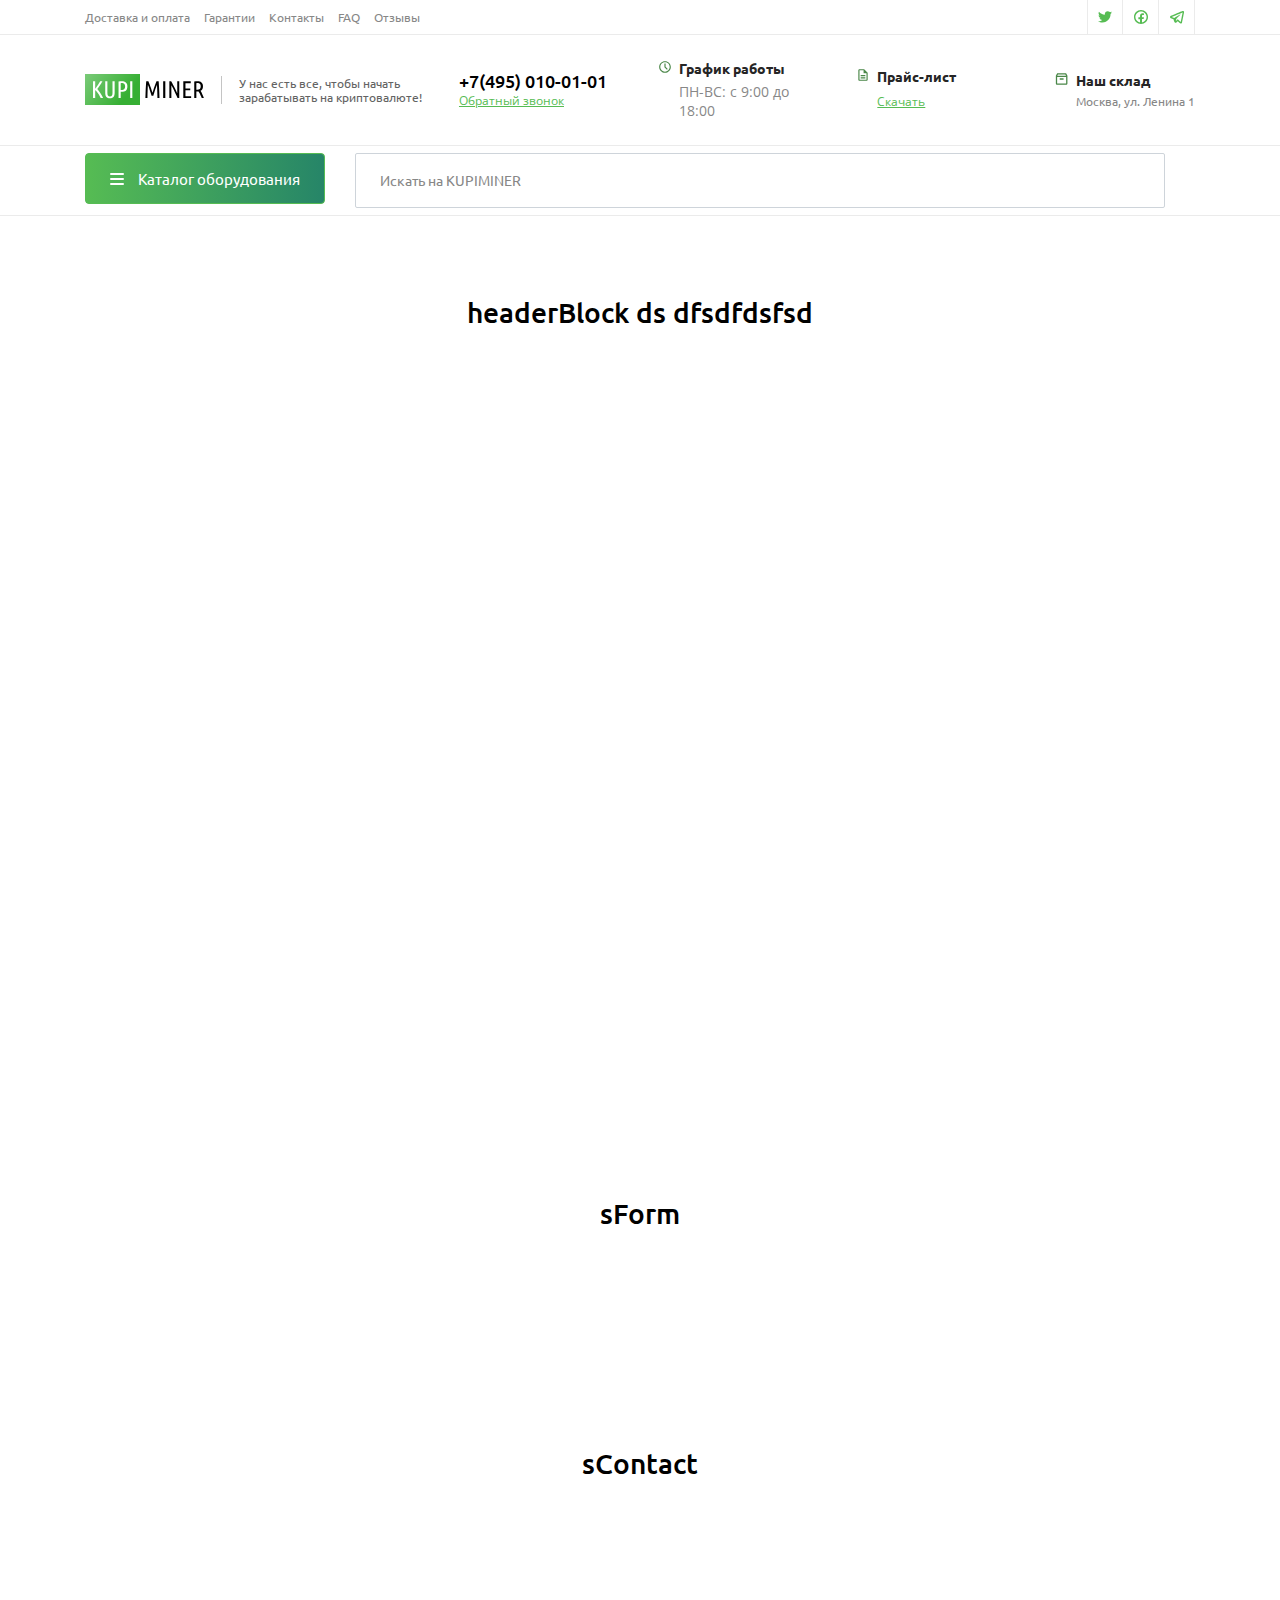
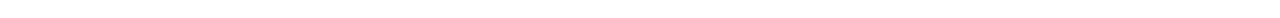
==== public/index.html @ 2cd5a3ab "begin work" ====
<!DOCTYPE html>
<html lang="ru">
	<head>
		<meta charset="utf-8">
		<title>title</title>
		<meta name="description" content="о чем страница">
		<meta http-equiv="X-UA-Compatible" content="IE=edge">
		<meta name="viewport" content="width=device-width,initial-scale=1.0">
		<link type="image/ico" href="img/favicon.ico" rel="shortcut icon"><meta name="format-detection" content="telephone=no"> <link rel="preconnect" href="https://fonts.gstatic.com">
<link href="https://fonts.googleapis.com/css2?family=Open+Sans:wght@300;400;600;700;800&family=Ubuntu:wght@300;400;500;700&display=swap" rel="stylesheet">
		<link href="libs/@fancyapps/fancybox/jquery.fancybox.min.css" rel="stylesheet"/>
		<link href="css/main.min.css" rel="stylesheet"/>
	</head>
	<body>
		<div class="main-wrapper">
			<!--+mob-mnu()-->
			<!-- start header-->
			<header class="header" id="header">
				<!-- start top-nav-->
				<div class="top-line">
					<div class="container">
						<div class="row align-items-center">
							<div class="col">
								<div class="top-line__gray-menu">
									<ul>
										<li><a href="#">Доставка и оплата</a></li>
										<li><a href="#">Гарантии</a></li>
										<li><a href="#">Контакты</a></li>
										<li><a href="#">FAQ</a></li>
										<li><a href="#">Отзывы</a></li>
									</ul>
								</div>
							</div>
							<div class="col-auto">
								<div class="top-line__soc-row row">
									<div class="col-auto"><a class="top-line__soc-item" href="#"><img loading="lazy" src="img/svg/tl-soc-tw.svg" alt=""/></a>
									</div>
									<div class="col-auto"><a class="top-line__soc-item" href="#"><img loading="lazy" src="img/svg/tl-soc-fb.svg" alt=""/></a>
									</div>
									<div class="col-auto"><a class="top-line__soc-item" href="#"><img loading="lazy" src="img/svg/tl-soc-tg.svg" alt=""/></a>
									</div>
								</div>
							</div>
						</div>
					</div>
				</div>
				<div class="top-nav block-with-lazy">
					<div class="top-nav__top">
						<div class="container">
							<div class="row align-items-center">
								<div class="col-auto">
									<div class="top-nav__logo-row row align-items-center">
										<div class="col-auto"><a class="top-nav__logo" href="#"><img loading="lazy" src="img/svg/logo.svg" alt=""/></a>
										</div>
										<div class="top-nav__l-txt-col col-auto">
											<div class="top-nav__logo-txt">У нас есть все, чтобы начать зарабатывать на криптовалюте!
											</div>
										</div>
									</div>
								</div>
								<div class="top-nav__col top-nav__col--tell col"><a class="top-nav__tell" href="tel:+74950100101">+7(495) 010-01-01</a>
									<div class="top-nav__callback">Обратный звонок
									</div>
								</div>
								<div class="top-nav__col top-nav__col--shedule col">
									<div class="top-nav__iconed-row row">
										<div class="col-auto">
											<div class="top-nav__i-icon"><img loading="lazy" src="img/svg/h-clock.svg" alt=""/>
											</div>
										</div>
										<div class="col">
											<div class="top-nav__bold-txt">График работы
											</div>
											<div class="top-nav__shedule">ПН-ВС: с 9:00 до 18:00
											</div>
										</div>
									</div>
								</div>
								<div class="top-nav__col top-nav__col--price col">
									<div class="top-nav__iconed-row row">
										<div class="col-auto">
											<div class="top-nav__i-icon"><img loading="lazy" src="img/svg/h-file.svg" alt=""/>
											</div>
										</div>
										<div class="col">
											<div class="top-nav__bold-txt">Прайс-лист
											</div><a class="top-nav__price-link" href="#">Скачать</a>
										</div>
									</div>
								</div>
								<div class="top-nav__col top-nav__col--store col-auto">
									<div class="top-nav__iconed-row row">
										<div class="col-auto">
											<div class="top-nav__i-icon"><img loading="lazy" src="img/svg/h-store.svg" alt=""/>
											</div>
										</div>
										<div class="col">
											<div class="top-nav__bold-txt">Наш склад
											</div>
											<div class="top-nav__store-add">Москва, ул. Ленина 1
											</div>
										</div>
									</div>
								</div>
							</div>
						</div>
					</div>
					<div class="top-nav__bot">
						<div class="container">
							<div class="row">
								<div class="col-auto">
									<div class="top-nav__catalog-cont">
										<div class="top-nav__catalog-btn catalog-btn-js">
											<div class="top-nav__c-burger"><span></span>
											</div>
											<div class="top-nav__c-txt">Каталог оборудования
											</div>
										</div>
										<div class="catalog-dd catalog-dd--js">
											<div class="catalog-dd__items"><a class="catalog-dd__item" href="#"><span class="catalog-dd__img"><img loading="lazy" src="img/svg/catalog-1.svg" alt=""/></span><span class="catalog-dd__txt">Компьютерные товары</span></a><a class="catalog-dd__item" href="#"><span class="catalog-dd__img"><img loading="lazy" src="img/svg/catalog-1.svg" alt=""/></span><span class="catalog-dd__txt">Корпуса для ферм на видеокартах</span></a><a class="catalog-dd__item" href="#"><span class="catalog-dd__img"><img loading="lazy" src="img/svg/catalog-2.svg" alt=""/></span><span class="catalog-dd__txt">Электроника</span></a><a class="catalog-dd__item" href="#"><span class="catalog-dd__img"><img loading="lazy" src="img/svg/catalog-3.svg" alt=""/></span><span class="catalog-dd__txt">Asic miners</span></a><a class="catalog-dd__item" href="#"><span class="catalog-dd__img"><img loading="lazy" src="img/svg/catalog-1.svg" alt=""/></span><span class="catalog-dd__txt">GPU фермы</span></a><a class="catalog-dd__item" href="#"><span class="catalog-dd__img"><img loading="lazy" src="img/svg/catalog-3.svg" alt=""/></span><span class="catalog-dd__txt">Аксессуары</span></a><a class="catalog-dd__item" href="#"><span class="catalog-dd__img"><img loading="lazy" src="img/svg/catalog-2.svg" alt=""/></span><span class="catalog-dd__txt">Контейнеры для майнинга</span></a><a class="catalog-dd__item" href="#"><span class="catalog-dd__img"><img loading="lazy" src="img/svg/catalog-1.svg" alt=""/></span><span class="catalog-dd__txt">Видеокарты</span></a>
											</div>
										</div>
									</div>
								</div>
								<div class="col">
									<div class="top-nav__inp-row row">
										<div class="col">
											<div class="top-nav__input-box"><input class="top-nav__input form-control" type="text" placeholder="Искать на KUPIMINER"/>
												<select class="top-nav__select form-control form-select d-none">
												</select>
											</div>
										</div>
										<div class="col-auto"></div>
									</div>
								</div>
							</div>
						</div>
					</div>
				</div>
				<!-- end top-nav-->
			</header>
			<!-- end header-->
			<!-- start headerBlock-->
			<div class="headerBlock section" id="headerBlock">
				<div class="container">
					<div class="section-title text-center">
						<h2>headerBlock ds dfsdfdsfsd</h2>
					</div>
					<div class="row"></div>
				</div>
			</div>
			<!-- end headerBlock-->
			<!-- start sForm-->
			<section class="sForm section" id="sForm">
				<div class="container">
					<div class="section-title text-center">
						<h2>sForm</h2>
					</div>
					<div class="row"></div>
				</div>
			</section>
			<!-- end sForm-->
			<!-- start sContact-->
			<section class="sContact section" id="sContact">
				<div class="container">
					<div class="section-title text-center">
						<h2>sContact</h2>
					</div>
					<div class="row"></div>
				</div>
			</section>
			<!-- end sContact-->
			<footer class="footer"></footer>
		</div>
		<!--  start modals-->
		<div class="modal-win" id="modal-call" style="display: none">
			<div class="form-wrap">
				<form>
					<div class="text-center">
						<div class="form-wrap__title form-data h3 ttu">Обратный звонок
						</div>
						<p class="after-headline">Заполните заявку и&nbsp;мы&nbsp;с&nbsp;Вами свяжемся в&nbsp;течение 15&nbsp;минут</p>
						<p>Lorem ipsum dolor sit amet consectetur, adipisicing elit. Dicta at blanditiis error quis incidunt ratione. Expedita ullam repellendus possimus eos ex quidem quisquam quam voluptatum ipsa doloremque molestias accusamus rem deserunt tenetur incidunt exercitationem laboriosam consequuntur, repudiandae dolore odit earum voluptatibus autem amet! Eligendi omnis necessitatibus at accusamus excepturi, debitis magnam alias. Dolore voluptatum hic assumenda quo non facilis sed sint fugit ex quam. Natus eligendi sequi repellat earum doloremque vero consequatur repudiandae ipsam libero odit alias quia expedita magni fugit perspiciatis aperiam maxime illo, voluptatem omnis tenetur suscipit molestias beatae distinctio totam? Excepturi quaerat dolorum natus reprehenderit voluptas officiis totam recusandae harum autem ipsum laboriosam dolorem, tempore, maxime nam dignissimos aperiam cupiditate accusantium deleniti. Iusto harum facere blanditiis minima dolor assumenda error nisi soluta perferendis animi? Distinctio maxime, perspiciatis neque dignissimos reprehenderit obcaecati quo provident, dolores labore laborum adipisci at veniam reiciendis aliquam nemo minus cumque sequi quasi architecto aliquid magnam tempore expedita? Repellendus veniam est dicta nihil, aspernatur molestiae ducimus quibusdam voluptatibus saepe. Repudiandae itaque rem animi voluptas voluptate? Expedita numquam architecto totam quo quod quibusdam ut, rem earum, similique dolorum excepturi nobis quis, tempore et exercitationem repellendus! Ipsa, consequuntur praesentium quaerat excepturi voluptas, delectus maiores necessitatibus explicabo consequatur neque optio doloremque temporibus similique doloribus pariatur velit aliquam magni cum! Repellat mollitia quam saepe porro, culpa unde! Molestias laboriosam vitae nihil facere corporis cupiditate eos ea saepe dolorem, eaque laudantium quam distinctio, fugit placeat maxime enim dicta rem eligendi accusamus, eum id. Incidunt, illum quaerat ab modi iste quasi non laboriosam unde, atque fugit delectus cumque eligendi sapiente dolore autem omnis alias, adipisci dicta illo corrupti optio? Esse error numquam fugit itaque ipsam fugiat nostrum repudiandae recusandae, nobis repellat aperiam officiis labore possimus neque velit, a obcaecati illum quasi suscipit veritatis! Ea earum obcaecati impedit possimus adipisci vitae animi commodi consequatur omnis amet? Quod sed doloremque id nesciunt iure recusandae iste voluptatibus unde eligendi porro nulla architecto voluptates quasi temporibus, fugit asperiores quis! Facere non, illo quisquam cumque voluptate earum voluptatem corporis eum cum commodi omnis autem sequi nisi sit iure aperiam iusto dolor harum? Ex eligendi vero reiciendis culpa ipsa suscipit debitis, quam earum maxime. Nemo officia quasi consequuntur velit rem culpa ipsa quas earum excepturi amet fuga eum consequatur, repellendus commodi facere maxime. Magni voluptas consequatur facere dolores ut culpa, expedita fugit? Quae placeat asperiores est, fuga eligendi eius similique necessitatibus explicabo? Eveniet corporis tempora reiciendis, dolore ipsam quos aut ea alias amet nihil? Excepturi maiores mollitia inventore voluptate est ullam reprehenderit itaque iure quasi non molestias, vel veniam alias! Obcaecati laudantium ex incidunt autem ipsam a suscipit, in dolorem error deserunt minima laborum nulla facere officia sunt. Aliquid repellat rem sunt reprehenderit. Fugit perferendis officiis labore nesciunt pariatur optio minima aperiam et similique maxime odio laudantium eligendi deleniti culpa exercitationem impedit, fugiat magni vero temporibus eos obcaecati esse possimus asperiores dolores! Quod iure eius minus adipisci? Architecto sapiente corrupti error! Magni ea tempore laboriosam minus totam facilis iure voluptates nostrum officiis dignissimos nihil necessitatibus quam in, commodi molestiae expedita facere asperiores ad! Corporis delectus magnam, vel aspernatur rem laboriosam autem soluta aliquam iure impedit? Deserunt ad nam excepturi, quibusdam qui nisi necessitatibus, voluptatibus deleniti quo cumque ipsam cum repudiandae impedit in a laborum dignissimos ratione labore vitae officia quaerat magnam. Saepe ullam omnis harum reprehenderit beatae pariatur est? Animi dolores necessitatibus corrupti velit architecto obcaecati doloremque vero sapiente quaerat praesentium? Veniam illum iusto ea sunt deserunt, omnis consequatur est adipisci aliquid magnam quibusdam animi debitis magni excepturi accusamus vel facilis ipsa blanditiis expedita cumque fugiat! Aspernatur voluptatum quos corrupti blanditiis? Sapiente pariatur sunt culpa nesciunt consequatur eaque veritatis laborum possimus, saepe at nam amet exercitationem assumenda temporibus illo aliquid asperiores quae impedit beatae voluptatem? Vitae, totam quos odio nobis perferendis unde! Voluptates voluptatum, sint iure aliquid quis quod voluptatem saepe et similique, repellendus dolorum. Sed vel illo quisquam cum aut, ullam impedit quaerat a odit alias fugit repudiandae. Consequuntur voluptas explicabo eligendi, beatae esse nihil laborum illo rerum ab dolorum nemo iste est doloremque magnam. Repellendus in voluptates cumque ullam, cum odio quam deserunt optio doloremque modi nobis itaque cupiditate ea, neque exercitationem laborum, obcaecati mollitia earum debitis accusamus nisi dolorem autem libero dicta! Atque ad doloribus distinctio cumque nobis labore placeat? Necessitatibus, accusamus deleniti numquam asperiores distinctio tempora consectetur minus veritatis cum repellat architecto voluptatibus minima omnis aliquam fugit maiores eos veniam consequatur, rerum ex illo facere? Suscipit distinctio qui quae asperiores voluptates nobis unde, nisi soluta natus aspernatur tempore libero, nam iure? Modi, explicabo iusto tenetur placeat praesentium, sunt voluptatum soluta reiciendis quam atque hic dolorum in, esse consequuntur voluptate animi doloremque saepe expedita voluptates? Consectetur sint assumenda quaerat deleniti. Exercitationem, quas beatae. Ut ipsam eum nisi fugiat numquam saepe tempore dolorem necessitatibus consequatur, voluptatem eligendi magni laborum nostrum sed accusamus ducimus laudantium minus animi. Totam expedita vero voluptas libero ipsa! Facilis ullam vel libero aliquam sit itaque quasi delectus a rerum laborum, possimus, eos inventore nulla, excepturi exercitationem aliquid unde porro. Odio nulla labore repellat exercitationem cupiditate voluptates, obcaecati asperiores eligendi delectus commodi deserunt provident sit nam praesentium culpa cum amet explicabo, nisi dolores? Recusandae provident veritatis porro corporis voluptatem assumenda necessitatibus at. Sint quam in facere nihil hic cupiditate porro sapiente nisi, et ratione placeat commodi unde excepturi error repellat earum perspiciatis quisquam amet tempora. Expedita, ipsum? Molestias mollitia voluptatum sapiente inventore, perspiciatis ab laudantium, voluptatibus amet aliquid laborum autem? Adipisci aliquid voluptatum numquam quas quia ullam error sed illo, sit minima, consectetur temporibus unde? Rerum minima necessitatibus est expedita assumenda nesciunt, modi ea fugiat consectetur ad corporis velit ducimus quia aut cumque iusto voluptatibus et perferendis ipsum! Excepturi perferendis veritatis cumque quo, quod facere facilis impedit magnam numquam repellat ad tempora! Pariatur distinctio laborum, quaerat dolorem nostrum totam animi. Ipsa distinctio consectetur explicabo culpa, esse reprehenderit eveniet obcaecati, repudiandae dolorum vero expedita modi exercitationem iure aut provident sit cum adipisci consequatur id delectus voluptatum fuga ducimus natus. Cum, aperiam impedit error illo hic similique quo iure omnis ullam sapiente modi.</p>
					</div>
					<div class="form-wrap__input-wrap form-group"><input class="form-wrap__input form-control" name="text" type="text" placeholder="Ваше Имя"/> 
					</div>
					<!-- +e.input-wrap-->
					<button class="form-wrap__btn btn" type="submit"> 
					</button>
					<div class="form-wrap__polite">
						<label class="custom-input form-check"><input class="custom-input__input form-check-input" name="checkbox" type="checkbox"/><small class="custom-input__text text-secondary">Согласен на обработку и хранение моих персональных данных в соответствии с условиями</small>
						</label>
					</div>
				</form>
			</div>
		</div>
		<!-- #modal-call-->
		<!-- end modals-->
		<!-- modal libs-->
		<script src="libs/jquery/jquery.min.js"></script>
		<script src="libs/@fancyapps/fancybox/jquery.fancybox.min.js"></script>
		<!-- modal libs-->
		<!-- slider libs-->
		<script src="libs/swiper/swiper-bundle.min.js"> </script>
		<!-- /slider libs-->
		<script src="libs/inputmask/inputmask.min.js"></script>
		<script src="js/libs.js"></script>
		<script src="js/common.js"></script>
	</body>
</html>
---- public/css/main.min.css ----
@font-face{font-family:swiper-icons;src:url("data:application/font-woff;charset=utf-8;base64, [base64]//wADZ2x5ZgAAAywAAADMAAAD2MHtryVoZWFkAAABbAAAADAAAAA2E2+eoWhoZWEAAAGcAAAAHwAAACQC9gDzaG10eAAAAigAAAAZAAAArgJkABFsb2NhAAAC0AAAAFoAAABaFQAUGG1heHAAAAG8AAAAHwAAACAAcABAbmFtZQAAA/gAAAE5AAACXvFdBwlwb3N0AAAFNAAAAGIAAACE5s74hXjaY2BkYGAAYpf5Hu/j+W2+MnAzMYDAzaX6QjD6/4//Bxj5GA8AuRwMYGkAPywL13jaY2BkYGA88P8Agx4j+/8fQDYfA1AEBWgDAIB2BOoAeNpjYGRgYNBh4GdgYgABEMnIABJzYNADCQAACWgAsQB42mNgYfzCOIGBlYGB0YcxjYGBwR1Kf2WQZGhhYGBiYGVmgAFGBiQQkOaawtDAoMBQxXjg/wEGPcYDDA4wNUA2CCgwsAAAO4EL6gAAeNpj2M0gyAACqxgGNWBkZ2D4/wMA+xkDdgAAAHjaY2BgYGaAYBkGRgYQiAHyGMF8FgYHIM3DwMHABGQrMOgyWDLEM1T9/w8UBfEMgLzE////P/5//f/V/xv+r4eaAAeMbAxwIUYmIMHEgKYAYjUcsDAwsLKxc3BycfPw8jEQA/[base64]/uznmfPFBNODM2K7MTQ45YEAZqGP81AmGGcF3iPqOop0r1SPTaTbVkfUe4HXj97wYE+yNwWYxwWu4v1ugWHgo3S1XdZEVqWM7ET0cfnLGxWfkgR42o2PvWrDMBSFj/IHLaF0zKjRgdiVMwScNRAoWUoH78Y2icB/yIY09An6AH2Bdu/UB+yxopYshQiEvnvu0dURgDt8QeC8PDw7Fpji3fEA4z/PEJ6YOB5hKh4dj3EvXhxPqH/SKUY3rJ7srZ4FZnh1PMAtPhwP6fl2PMJMPDgeQ4rY8YT6Gzao0eAEA409DuggmTnFnOcSCiEiLMgxCiTI6Cq5DZUd3Qmp10vO0LaLTd2cjN4fOumlc7lUYbSQcZFkutRG7g6JKZKy0RmdLY680CDnEJ+UMkpFFe1RN7nxdVpXrC4aTtnaurOnYercZg2YVmLN/d/gczfEimrE/fs/bOuq29Zmn8tloORaXgZgGa78yO9/cnXm2BpaGvq25Dv9S4E9+5SIc9PqupJKhYFSSl47+Qcr1mYNAAAAeNptw0cKwkAAAMDZJA8Q7OUJvkLsPfZ6zFVERPy8qHh2YER+3i/BP83vIBLLySsoKimrqKqpa2hp6+jq6RsYGhmbmJqZSy0sraxtbO3sHRydnEMU4uR6yx7JJXveP7WrDycAAAAAAAH//wACeNpjYGRgYOABYhkgZgJCZgZNBkYGLQZtIJsFLMYAAAw3ALgAeNolizEKgDAQBCchRbC2sFER0YD6qVQiBCv/H9ezGI6Z5XBAw8CBK/m5iQQVauVbXLnOrMZv2oLdKFa8Pjuru2hJzGabmOSLzNMzvutpB3N42mNgZGBg4GKQYzBhYMxJLMlj4GBgAYow/P/PAJJhLM6sSoWKfWCAAwDAjgbRAAB42mNgYGBkAIIbCZo5IPrmUn0hGA0AO8EFTQAA") format("woff");font-weight:400;font-style:normal}:root{--swiper-theme-color:#007aff}.swiper-container{margin-left:auto;margin-right:auto;position:relative;overflow:hidden;list-style:none;padding:0;z-index:1}.swiper-container-vertical>.swiper-wrapper{flex-direction:column}.swiper-wrapper{position:relative;width:100%;height:100%;z-index:1;display:flex;transition-property:transform;box-sizing:content-box}.swiper-container-android .swiper-slide,.swiper-wrapper{transform:translateZ(0)}.swiper-container-multirow>.swiper-wrapper{flex-wrap:wrap}.swiper-container-multirow-column>.swiper-wrapper{flex-wrap:wrap;flex-direction:column}.swiper-container-free-mode>.swiper-wrapper{transition-timing-function:ease-out;margin:0 auto}.swiper-container-pointer-events{touch-action:pan-y}.swiper-container-pointer-events.swiper-container-vertical{touch-action:pan-x}.swiper-slide{flex-shrink:0;width:100%;height:100%;position:relative;transition-property:transform}.swiper-slide-invisible-blank{visibility:hidden}.swiper-container-autoheight,.swiper-container-autoheight .swiper-slide{height:auto}.swiper-container-autoheight .swiper-wrapper{align-items:flex-start;transition-property:transform,height}.swiper-container-3d{perspective:1200px}.swiper-container-3d .swiper-cube-shadow,.swiper-container-3d .swiper-slide,.swiper-container-3d .swiper-slide-shadow-bottom,.swiper-container-3d .swiper-slide-shadow-left,.swiper-container-3d .swiper-slide-shadow-right,.swiper-container-3d .swiper-slide-shadow-top,.swiper-container-3d .swiper-wrapper{transform-style:preserve-3d}.swiper-container-3d .swiper-slide-shadow-bottom,.swiper-container-3d .swiper-slide-shadow-left,.swiper-container-3d .swiper-slide-shadow-right,.swiper-container-3d .swiper-slide-shadow-top{position:absolute;left:0;top:0;width:100%;height:100%;pointer-events:none;z-index:10}.swiper-container-3d .swiper-slide-shadow-left{background-image:linear-gradient(270deg,rgba(0,0,0,.5),transparent)}.swiper-container-3d .swiper-slide-shadow-right{background-image:linear-gradient(90deg,rgba(0,0,0,.5),transparent)}.swiper-container-3d .swiper-slide-shadow-top{background-image:linear-gradient(0deg,rgba(0,0,0,.5),transparent)}.swiper-container-3d .swiper-slide-shadow-bottom{background-image:linear-gradient(180deg,rgba(0,0,0,.5),transparent)}.swiper-container-css-mode>.swiper-wrapper{overflow:auto;scrollbar-width:none;-ms-overflow-style:none}.swiper-container-css-mode>.swiper-wrapper::-webkit-scrollbar{display:none}.swiper-container-css-mode>.swiper-wrapper>.swiper-slide{scroll-snap-align:start start}.swiper-container-horizontal.swiper-container-css-mode>.swiper-wrapper{scroll-snap-type:x mandatory}.swiper-container-vertical.swiper-container-css-mode>.swiper-wrapper{scroll-snap-type:y mandatory}.icon{display:inline-block;width:1em;height:1em;fill:currentColor}.icon-basket{font-size:2.4rem;width:.91667em}.icon-check{font-size:2.7rem;width:1em}.icon-fb,.icon-instagram{font-size:2.4rem;width:1em}.icon-telegram,.icon-viber{font-size:1.6rem;width:1em}.icon-vk{font-size:2.4rem;width:1em}.icon-whatsapp{font-size:1.6rem;width:1em}:root{--bs-white:#fff;--bs-black:#000;--bs-primary:#56bc53;--bs-secondary:#878787;--bs-success:#56bc53;--bs-info:#0dcaf0;--bs-warning:#ffc107;--bs-danger:#dc3545;--bs-light:#ebebeb;--bs-dark:#212529;--bs-font-sans-serif:"Ubuntu",system-ui,-apple-system,"Segoe UI",Roboto,"Helvetica Neue",Arial,"Noto Sans","Liberation Sans",sans-serif,"Apple Color Emoji","Segoe UI Emoji","Segoe UI Symbol","Noto Color Emoji";--bs-font-monospace:SFMono-Regular,Menlo,Monaco,Consolas,"Liberation Mono","Courier New",monospace;--bs-gradient:linear-gradient(180deg,hsla(0,0%,100%,0.15),hsla(0,0%,100%,0))}*,:after,:before{box-sizing:border-box}body{margin:0;font-family:var(--bs-font-sans-serif);font-size:1rem;font-weight:400;line-height:1.5;color:#000;background-color:#fff;-webkit-text-size-adjust:100%;-webkit-tap-highlight-color:rgba(0,0,0,0)}hr{margin:1rem 0;color:inherit;background-color:currentColor;border:0;opacity:.25}hr:not([size]){height:1px}.h1,.h2,.h3,.h4,.h5,.h6,h1,h2,h3,h4,h5,h6{margin-top:0;margin-bottom:.5rem;font-weight:500;line-height:1.2}.h1,h1{font-size:calc(1.375rem + 1.5vw)}.h2,h2{font-size:calc(1.325rem + .9vw)}.h3,h3{font-size:calc(1.3rem + .6vw)}.h4,h4{font-size:calc(1.275rem + .3vw)}.h5,h5{font-size:1.25rem}.h6,h6{font-size:1rem}p{margin-top:0;margin-bottom:1rem}abbr[data-bs-original-title],abbr[title]{-webkit-text-decoration:underline dotted;text-decoration:underline dotted;cursor:help;-webkit-text-decoration-skip-ink:none;text-decoration-skip-ink:none}address{margin-bottom:1rem;font-style:normal;line-height:inherit}ol,ul{padding-left:2rem}dl,ol,ul{margin-top:0;margin-bottom:1rem}ol ol,ol ul,ul ol,ul ul{margin-bottom:0}dt{font-weight:700}dd{margin-bottom:.5rem;margin-left:0}blockquote{margin:0 0 1rem}b,strong{font-weight:bolder}.small,small{font-size:.875em}.mark,mark{padding:.2em;background-color:#fcf8e3}sub,sup{position:relative;font-size:.75em;line-height:0;vertical-align:baseline}sub{bottom:-.25em}sup{top:-.5em}a{color:#56bc53;text-decoration:underline}a:hover{color:#459642}a:not([href]):not([class]),a:not([href]):not([class]):hover{color:inherit;text-decoration:none}code,kbd,pre,samp{font-family:var(--bs-font-monospace);font-size:1em;direction:ltr;unicode-bidi:bidi-override}pre{display:block;margin-top:0;margin-bottom:1rem;overflow:auto;font-size:.875em}pre code{font-size:inherit;color:inherit;word-break:normal}code{font-size:.875em;color:#d63384;word-wrap:break-word}a>code{color:inherit}kbd{padding:.2rem .4rem;font-size:.875em;color:#fff;background-color:#212529;border-radius:.2rem}kbd kbd{padding:0;font-size:1em;font-weight:700}figure{margin:0 0 1rem}img,svg{vertical-align:middle}table{caption-side:bottom;border-collapse:collapse}caption{padding-top:.5rem;padding-bottom:.5rem;color:#878787;text-align:left}th{text-align:inherit;text-align:-webkit-match-parent}tbody,td,tfoot,th,thead,tr{border:0 solid;border-color:inherit}label{display:inline-block}button{border-radius:0}button:focus:not(:focus-visible){outline:0}button,input,optgroup,select,textarea{margin:0;font-family:inherit;font-size:inherit;line-height:inherit}button,select{text-transform:none}[role=button]{cursor:pointer}select{word-wrap:normal}select:disabled{opacity:1}[list]::-webkit-calendar-picker-indicator{display:none}[type=button],[type=reset],[type=submit],button{-webkit-appearance:button}[type=button]:not(:disabled),[type=reset]:not(:disabled),[type=submit]:not(:disabled),button:not(:disabled){cursor:pointer}::-moz-focus-inner{padding:0;border-style:none}textarea{resize:vertical}fieldset{min-width:0;padding:0;margin:0;border:0}legend{float:left;width:100%;padding:0;margin-bottom:.5rem;font-size:calc(1.275rem + .3vw);line-height:inherit}legend+*{clear:left}::-webkit-datetime-edit-day-field,::-webkit-datetime-edit-fields-wrapper,::-webkit-datetime-edit-hour-field,::-webkit-datetime-edit-minute,::-webkit-datetime-edit-month-field,::-webkit-datetime-edit-text,::-webkit-datetime-edit-year-field{padding:0}::-webkit-inner-spin-button{height:auto}[type=search]{outline-offset:-2px;-webkit-appearance:textfield}::-webkit-search-decoration{-webkit-appearance:none}::-webkit-color-swatch-wrapper{padding:0}::file-selector-button{font:inherit}::-webkit-file-upload-button{font:inherit;-webkit-appearance:button}output{display:inline-block}iframe{border:0}summary{display:list-item;cursor:pointer}progress{vertical-align:baseline}[hidden]{display:none!important}.lead{font-size:1.25rem;font-weight:300}.display-1{font-size:calc(1.625rem + 4.5vw)}.display-1,.display-2{font-weight:300;line-height:1.2}.display-2{font-size:calc(1.575rem + 3.9vw)}.display-3{font-size:calc(1.525rem + 3.3vw)}.display-3,.display-4{font-weight:300;line-height:1.2}.display-4{font-size:calc(1.475rem + 2.7vw)}.display-5{font-size:calc(1.425rem + 2.1vw)}.display-5,.display-6{font-weight:300;line-height:1.2}.display-6{font-size:calc(1.375rem + 1.5vw)}.list-inline,.list-unstyled{padding-left:0;list-style:none}.list-inline-item{display:inline-block}.list-inline-item:not(:last-child){margin-right:.5rem}.initialism{font-size:.875em;text-transform:uppercase}.blockquote{margin-bottom:1rem;font-size:1.25rem}.blockquote>:last-child{margin-bottom:0}.blockquote-footer{margin-top:-1rem;margin-bottom:1rem;font-size:.875em;color:#878787}.blockquote-footer:before{content:"\2014\00A0"}.container,.container-fluid,.container-lg,.container-md,.container-sm,.container-xl,.container-xxl{width:100%;padding-right:var(--bs-gutter-x,15px);padding-left:var(--bs-gutter-x,15px);margin-right:auto;margin-left:auto}.row{--bs-gutter-x:30px;--bs-gutter-y:0;display:flex;flex-wrap:wrap;margin-top:calc(var(--bs-gutter-y)*-1);margin-right:calc(var(--bs-gutter-x)/-2);margin-left:calc(var(--bs-gutter-x)/-2)}.row>*{flex-shrink:0;width:100%;max-width:100%;padding-right:calc(var(--bs-gutter-x)/2);padding-left:calc(var(--bs-gutter-x)/2);margin-top:var(--bs-gutter-y)}.col{flex:1 0 0%}.row-cols-auto>*{flex:0 0 auto;width:auto}.row-cols-1>*{flex:0 0 auto;width:100%}.row-cols-2>*{flex:0 0 auto;width:50%}.row-cols-3>*{flex:0 0 auto;width:33.33333%}.row-cols-4>*{flex:0 0 auto;width:25%}.row-cols-5>*{flex:0 0 auto;width:20%}.row-cols-6>*{flex:0 0 auto;width:16.66667%}.col-auto{flex:0 0 auto;width:auto}.col-1{flex:0 0 auto;width:8.33333%}.col-2{flex:0 0 auto;width:16.66667%}.col-3{flex:0 0 auto;width:25%}.col-4{flex:0 0 auto;width:33.33333%}.col-5{flex:0 0 auto;width:41.66667%}.col-6{flex:0 0 auto;width:50%}.col-7{flex:0 0 auto;width:58.33333%}.col-8{flex:0 0 auto;width:66.66667%}.col-9{flex:0 0 auto;width:75%}.col-10{flex:0 0 auto;width:83.33333%}.col-11{flex:0 0 auto;width:91.66667%}.col-12{flex:0 0 auto;width:100%}.offset-1{margin-left:8.33333%}.offset-2{margin-left:16.66667%}.offset-3{margin-left:25%}.offset-4{margin-left:33.33333%}.offset-5{margin-left:41.66667%}.offset-6{margin-left:50%}.offset-7{margin-left:58.33333%}.offset-8{margin-left:66.66667%}.offset-9{margin-left:75%}.offset-10{margin-left:83.33333%}.offset-11{margin-left:91.66667%}.g-0,.gx-0{--bs-gutter-x:0}.g-0,.gy-0{--bs-gutter-y:0}.g-1,.gx-1{--bs-gutter-x:0.25rem}.g-1,.gy-1{--bs-gutter-y:0.25rem}.g-2,.gx-2{--bs-gutter-x:0.5rem}.g-2,.gy-2{--bs-gutter-y:0.5rem}.g-3,.gx-3{--bs-gutter-x:1rem}.g-3,.gy-3{--bs-gutter-y:1rem}.g-4,.gx-4{--bs-gutter-x:1.5rem}.g-4,.gy-4{--bs-gutter-y:1.5rem}.g-5,.gx-5{--bs-gutter-x:3rem}.g-5,.gy-5{--bs-gutter-y:3rem}.form-label{margin-bottom:.5rem}.col-form-label{padding-top:calc(1.14286rem + 1px);padding-bottom:calc(1.14286rem + 1px);margin-bottom:0;font-size:inherit;line-height:1.5}.col-form-label-lg{padding-top:calc(.5rem + 1px);padding-bottom:calc(.5rem + 1px);font-size:1.25rem}.col-form-label-sm{padding-top:calc(.25rem + 1px);padding-bottom:calc(.25rem + 1px);font-size:.875rem}.form-text{margin-top:.25rem;font-size:.875em;color:#878787}.form-control{display:block;width:100%;padding:1.14286rem 1.71429rem;font-size:1rem;font-weight:400;line-height:1.5;color:#000;background-color:#fff;background-clip:padding-box;border:1px solid #ced4da;-webkit-appearance:none;-moz-appearance:none;appearance:none;border-radius:2px;transition:border-color .15s ease-in-out,box-shadow .15s ease-in-out}.form-control[type=file]{overflow:hidden}.form-control[type=file]:not(:disabled):not([readonly]){cursor:pointer}.form-control:focus{color:#000;background-color:#fff;border-color:#abdea9;outline:0;box-shadow:0 0 0 .25rem rgba(86,188,83,.25)}.form-control::-webkit-date-and-time-value{height:1.5em}.form-control::-moz-placeholder{color:#878787;opacity:1}.form-control::placeholder{color:#878787;opacity:1}.form-control:disabled,.form-control[readonly]{background-color:#e9ecef;opacity:1}.form-control::file-selector-button{padding:1.14286rem 1.71429rem;margin:-1.14286rem -1.71429rem;-webkit-margin-end:1.71429rem;margin-inline-end:1.71429rem;color:#000;background-color:#e9ecef;pointer-events:none;border:0 solid;border-color:inherit;border-inline-end-width:1px;border-radius:0;transition:color .15s ease-in-out,background-color .15s ease-in-out,border-color .15s ease-in-out,box-shadow .15s ease-in-out}.form-control:hover:not(:disabled):not([readonly])::file-selector-button{background-color:#dde0e3}.form-control::-webkit-file-upload-button{padding:1.14286rem 1.71429rem;margin:-1.14286rem -1.71429rem;-webkit-margin-end:1.71429rem;margin-inline-end:1.71429rem;color:#000;background-color:#e9ecef;pointer-events:none;border:0 solid;border-color:inherit;border-inline-end-width:1px;border-radius:0;-webkit-transition:color .15s ease-in-out,background-color .15s ease-in-out,border-color .15s ease-in-out,box-shadow .15s ease-in-out;transition:color .15s ease-in-out,background-color .15s ease-in-out,border-color .15s ease-in-out,box-shadow .15s ease-in-out}.form-control:hover:not(:disabled):not([readonly])::-webkit-file-upload-button{background-color:#dde0e3}.form-control-plaintext{display:block;width:100%;padding:1.14286rem 0;margin-bottom:0;line-height:1.5;color:#000;background-color:transparent;border:solid transparent;border-width:1px 0}.form-control-plaintext.form-control-lg,.form-control-plaintext.form-control-sm{padding-right:0;padding-left:0}.form-control-sm{min-height:calc(1.5em + .5rem + 2px);padding:.25rem .5rem;font-size:.875rem;border-radius:.2rem}.form-control-sm::file-selector-button{padding:.25rem .5rem;margin:-.25rem -.5rem;-webkit-margin-end:.5rem;margin-inline-end:.5rem}.form-control-sm::-webkit-file-upload-button{padding:.25rem .5rem;margin:-.25rem -.5rem;-webkit-margin-end:.5rem;margin-inline-end:.5rem}.form-control-lg{min-height:calc(1.5em + 1rem + 2px);padding:.5rem 1rem;font-size:1.25rem;border-radius:.3rem}.form-control-lg::file-selector-button{padding:.5rem 1rem;margin:-.5rem -1rem;-webkit-margin-end:1rem;margin-inline-end:1rem}.form-control-lg::-webkit-file-upload-button{padding:.5rem 1rem;margin:-.5rem -1rem;-webkit-margin-end:1rem;margin-inline-end:1rem}textarea.form-control{min-height:calc(1.5em + 2.28571rem + 2px)}textarea.form-control-sm{min-height:calc(1.5em + .5rem + 2px)}textarea.form-control-lg{min-height:calc(1.5em + 1rem + 2px)}.form-control-color{max-width:3rem;height:auto;padding:1.14286rem}.form-control-color:not(:disabled):not([readonly]){cursor:pointer}.form-control-color::-moz-color-swatch{height:1.5em;border-radius:2px}.form-control-color::-webkit-color-swatch{height:1.5em;border-radius:2px}.form-select{display:block;width:100%;padding:1.14286rem 5.14286rem 1.14286rem 1.71429rem;font-size:1rem;font-weight:400;line-height:1.5;color:#000;background-color:#fff;background-image:url("data:image/svg+xml;charset=utf-8,%3Csvg xmlns='http://www.w3.org/2000/svg' viewBox='0 0 16 16'%3E%3Cpath fill='none' stroke='%23343a40' stroke-linecap='round' stroke-linejoin='round' stroke-width='2' d='M2 5l6 6 6-6'/%3E%3C/svg%3E");background-repeat:no-repeat;background-position:right 1.71429rem center;background-size:16px 12px;border:1px solid #ced4da;border-radius:2px;-webkit-appearance:none;-moz-appearance:none;appearance:none}.form-select:focus{border-color:#abdea9;outline:0;box-shadow:0 0 0 .25rem rgba(86,188,83,.25)}.form-select[multiple],.form-select[size]:not([size="1"]){padding-right:1.71429rem;background-image:none}.form-select:disabled{background-color:#e9ecef}.form-select:-moz-focusring{color:transparent;text-shadow:0 0 0 #000}.form-select-sm{padding-top:.25rem;padding-bottom:.25rem;padding-left:.5rem;font-size:.875rem}.form-select-lg{padding-top:.5rem;padding-bottom:.5rem;padding-left:1rem;font-size:1.25rem}.form-check{display:block;min-height:1.5rem;padding-left:1.5em;margin-bottom:.125rem}.form-check .form-check-input{float:left;margin-left:-1.5em}.form-check-input{width:1em;height:1em;margin-top:.25em;vertical-align:top;background-color:#fff;background-repeat:no-repeat;background-position:50%;background-size:contain;border:1px solid rgba(0,0,0,.25);-webkit-appearance:none;-moz-appearance:none;appearance:none;-webkit-print-color-adjust:exact;color-adjust:exact}.form-check-input[type=checkbox]{border-radius:.25em}.form-check-input[type=radio]{border-radius:50%}.form-check-input:active{filter:brightness(90%)}.form-check-input:focus{border-color:#abdea9;outline:0;box-shadow:0 0 0 .25rem rgba(86,188,83,.25)}.form-check-input:checked{background-color:#56bc53;border-color:#56bc53}.form-check-input:checked[type=checkbox]{background-image:url("data:image/svg+xml;charset=utf-8,%3Csvg xmlns='http://www.w3.org/2000/svg' viewBox='0 0 20 20'%3E%3Cpath fill='none' stroke='%23fff' stroke-linecap='round' stroke-linejoin='round' stroke-width='3' d='M6 10l3 3 6-6'/%3E%3C/svg%3E")}.form-check-input:checked[type=radio]{background-image:url("data:image/svg+xml;charset=utf-8,%3Csvg xmlns='http://www.w3.org/2000/svg' viewBox='-4 -4 8 8'%3E%3Ccircle r='2' fill='%23fff'/%3E%3C/svg%3E")}.form-check-input[type=checkbox]:indeterminate{background-color:#56bc53;border-color:#56bc53;background-image:url("data:image/svg+xml;charset=utf-8,%3Csvg xmlns='http://www.w3.org/2000/svg' viewBox='0 0 20 20'%3E%3Cpath fill='none' stroke='%23fff' stroke-linecap='round' stroke-linejoin='round' stroke-width='3' d='M6 10h8'/%3E%3C/svg%3E")}.form-check-input:disabled{pointer-events:none;filter:none;opacity:.5}.form-check-input:disabled~.form-check-label,.form-check-input[disabled]~.form-check-label{opacity:.5}.form-switch{padding-left:2.5em}.form-switch .form-check-input{width:2em;margin-left:-2.5em;background-image:url("data:image/svg+xml;charset=utf-8,%3Csvg xmlns='http://www.w3.org/2000/svg' viewBox='-4 -4 8 8'%3E%3Ccircle r='3' fill='rgba(0, 0, 0, 0.25)'/%3E%3C/svg%3E");background-position:0;border-radius:2em;transition:background-position .15s ease-in-out}.form-switch .form-check-input:focus{background-image:url("data:image/svg+xml;charset=utf-8,%3Csvg xmlns='http://www.w3.org/2000/svg' viewBox='-4 -4 8 8'%3E%3Ccircle r='3' fill='%23abdea9'/%3E%3C/svg%3E")}.form-switch .form-check-input:checked{background-position:100%;background-image:url("data:image/svg+xml;charset=utf-8,%3Csvg xmlns='http://www.w3.org/2000/svg' viewBox='-4 -4 8 8'%3E%3Ccircle r='3' fill='%23fff'/%3E%3C/svg%3E")}.form-check-inline{display:inline-block;margin-right:1rem}.btn-check{position:absolute;clip:rect(0,0,0,0);pointer-events:none}.btn-check:disabled+.btn,.btn-check:disabled+.btn-gradient,.btn-check:disabled+.top-nav__catalog-btn,.btn-check[disabled]+.btn,.btn-check[disabled]+.btn-gradient,.btn-check[disabled]+.top-nav__catalog-btn{pointer-events:none;filter:none;opacity:.65}.form-range{width:100%;height:1.5rem;padding:0;background-color:transparent;-webkit-appearance:none;-moz-appearance:none;appearance:none}.form-range:focus{outline:0}.form-range:focus::-webkit-slider-thumb{box-shadow:0 0 0 1px #fff,0 0 0 .25rem rgba(86,188,83,.25)}.form-range:focus::-moz-range-thumb{box-shadow:0 0 0 1px #fff,0 0 0 .25rem rgba(86,188,83,.25)}.form-range::-moz-focus-outer{border:0}.form-range::-webkit-slider-thumb{width:1rem;height:1rem;margin-top:-.25rem;background-color:#56bc53;border:0;border-radius:1rem;-webkit-transition:background-color .15s ease-in-out,border-color .15s ease-in-out,box-shadow .15s ease-in-out;transition:background-color .15s ease-in-out,border-color .15s ease-in-out,box-shadow .15s ease-in-out;-webkit-appearance:none;appearance:none}.form-range::-webkit-slider-thumb:active{background-color:#ccebcb}.form-range::-webkit-slider-runnable-track{width:100%;height:.5rem;color:transparent;cursor:pointer;background-color:#dee2e6;border-color:transparent;border-radius:1rem}.form-range::-moz-range-thumb{width:1rem;height:1rem;background-color:#56bc53;border:0;border-radius:1rem;-moz-transition:background-color .15s ease-in-out,border-color .15s ease-in-out,box-shadow .15s ease-in-out;transition:background-color .15s ease-in-out,border-color .15s ease-in-out,box-shadow .15s ease-in-out;-moz-appearance:none;appearance:none}.form-range::-moz-range-thumb:active{background-color:#ccebcb}.form-range::-moz-range-track{width:100%;height:.5rem;color:transparent;cursor:pointer;background-color:#dee2e6;border-color:transparent;border-radius:1rem}.form-range:disabled{pointer-events:none}.form-range:disabled::-webkit-slider-thumb{background-color:#adb5bd}.form-range:disabled::-moz-range-thumb{background-color:#adb5bd}.form-floating{position:relative}.form-floating>.form-control,.form-floating>.form-select{height:calc(3.5rem + 2px);padding:1rem 1.71429rem}.form-floating>label{position:absolute;top:0;left:0;height:100%;padding:1rem 1.71429rem;pointer-events:none;border:1px solid transparent;transform-origin:0 0;transition:opacity .1s ease-in-out,transform .1s ease-in-out}.form-floating>.form-control::-moz-placeholder{color:transparent}.form-floating>.form-control::placeholder{color:transparent}.form-floating>.form-control:not(:-moz-placeholder-shown){padding-top:1.625rem;padding-bottom:.625rem}.form-floating>.form-control:focus,.form-floating>.form-control:not(:placeholder-shown){padding-top:1.625rem;padding-bottom:.625rem}.form-floating>.form-control:-webkit-autofill{padding-top:1.625rem;padding-bottom:.625rem}.form-floating>.form-select{padding-top:1.625rem;padding-bottom:.625rem}.form-floating>.form-control:not(:-moz-placeholder-shown)~label{opacity:.65;transform:scale(.85) translateY(-.5rem) translateX(.15rem)}.form-floating>.form-control:focus~label,.form-floating>.form-control:not(:placeholder-shown)~label,.form-floating>.form-select~label{opacity:.65;transform:scale(.85) translateY(-.5rem) translateX(.15rem)}.form-floating>.form-control:-webkit-autofill~label{opacity:.65;transform:scale(.85) translateY(-.5rem) translateX(.15rem)}.input-group{position:relative;display:flex;flex-wrap:wrap;align-items:stretch;width:100%}.input-group>.form-control,.input-group>.form-select{position:relative;flex:1 1 auto;width:1%;min-width:0}.input-group>.form-control:focus,.input-group>.form-select:focus{z-index:3}.input-group .btn,.input-group .btn-gradient,.input-group .top-nav__catalog-btn{position:relative;z-index:2}.input-group .btn-gradient:focus,.input-group .btn:focus,.input-group .top-nav__catalog-btn:focus{z-index:3}.input-group-text{display:flex;align-items:center;padding:1.14286rem 1.71429rem;font-size:1rem;font-weight:400;line-height:1.5;color:#000;text-align:center;white-space:nowrap;background-color:#e9ecef;border:1px solid #ced4da;border-radius:2px}.input-group-lg>.btn,.input-group-lg>.btn-gradient,.input-group-lg>.form-control,.input-group-lg>.form-select,.input-group-lg>.input-group-text,.input-group-lg>.top-nav__catalog-btn{padding:.5rem 1rem;font-size:1.25rem;border-radius:.3rem}.input-group-sm>.btn,.input-group-sm>.btn-gradient,.input-group-sm>.form-control,.input-group-sm>.form-select,.input-group-sm>.input-group-text,.input-group-sm>.top-nav__catalog-btn{padding:.25rem .5rem;font-size:.875rem;border-radius:.2rem}.input-group-lg>.form-select,.input-group-sm>.form-select{padding-right:6.85714rem}.input-group.has-validation>.dropdown-toggle:nth-last-child(n+4),.input-group.has-validation>:nth-last-child(n+3):not(.dropdown-toggle):not(.dropdown-menu),.input-group:not(.has-validation)>.dropdown-toggle:nth-last-child(n+3),.input-group:not(.has-validation)>:not(:last-child):not(.dropdown-toggle):not(.dropdown-menu){border-top-right-radius:0;border-bottom-right-radius:0}.input-group>:not(:first-child):not(.dropdown-menu):not(.valid-tooltip):not(.valid-feedback):not(.invalid-tooltip):not(.invalid-feedback){margin-left:-1px;border-top-left-radius:0;border-bottom-left-radius:0}.valid-feedback{display:none;width:100%;margin-top:.25rem;font-size:.875em;color:#56bc53}.valid-tooltip{position:absolute;top:100%;z-index:5;display:none;max-width:100%;padding:.25rem .5rem;margin-top:.1rem;font-size:.875rem;color:#000;background-color:rgba(86,188,83,.9);border-radius:2px}.is-valid~.valid-feedback,.is-valid~.valid-tooltip,.was-validated :valid~.valid-feedback,.was-validated :valid~.valid-tooltip{display:block}.form-control.is-valid,.was-validated .form-control:valid{border-color:#56bc53;padding-right:calc(1.5em + 2.28571rem);background-image:url("data:image/svg+xml;charset=utf-8,%3Csvg xmlns='http://www.w3.org/2000/svg' viewBox='0 0 8 8'%3E%3Cpath fill='%2356BC53' d='M2.3 6.73L.6 4.53c-.4-1.04.46-1.4 1.1-.8l1.1 1.4 3.4-3.8c.6-.63 1.6-.27 1.2.7l-4 4.6c-.43.5-.8.4-1.1.1z'/%3E%3C/svg%3E");background-repeat:no-repeat;background-position:right calc(.375em + .57143rem) center;background-size:calc(.75em + 1.14286rem) calc(.75em + 1.14286rem)}.form-control.is-valid:focus,.was-validated .form-control:valid:focus{border-color:#56bc53;box-shadow:0 0 0 .25rem rgba(86,188,83,.25)}.was-validated textarea.form-control:valid,textarea.form-control.is-valid{padding-right:calc(1.5em + 2.28571rem);background-position:top calc(.375em + .57143rem) right calc(.375em + .57143rem)}.form-select.is-valid,.was-validated .form-select:valid{border-color:#56bc53}.form-select.is-valid:not([multiple]):not([size]),.form-select.is-valid:not([multiple])[size="1"],.was-validated .form-select:valid:not([multiple]):not([size]),.was-validated .form-select:valid:not([multiple])[size="1"]{padding-right:9.42857rem;background-image:url("data:image/svg+xml;charset=utf-8,%3Csvg xmlns='http://www.w3.org/2000/svg' viewBox='0 0 16 16'%3E%3Cpath fill='none' stroke='%23343a40' stroke-linecap='round' stroke-linejoin='round' stroke-width='2' d='M2 5l6 6 6-6'/%3E%3C/svg%3E"),url("data:image/svg+xml;charset=utf-8,%3Csvg xmlns='http://www.w3.org/2000/svg' viewBox='0 0 8 8'%3E%3Cpath fill='%2356BC53' d='M2.3 6.73L.6 4.53c-.4-1.04.46-1.4 1.1-.8l1.1 1.4 3.4-3.8c.6-.63 1.6-.27 1.2.7l-4 4.6c-.43.5-.8.4-1.1.1z'/%3E%3C/svg%3E");background-position:right 1.71429rem center,center right 5.14286rem;background-size:16px 12px,calc(.75em + 1.14286rem) calc(.75em + 1.14286rem)}.form-select.is-valid:focus,.was-validated .form-select:valid:focus{border-color:#56bc53;box-shadow:0 0 0 .25rem rgba(86,188,83,.25)}.form-check-input.is-valid,.was-validated .form-check-input:valid{border-color:#56bc53}.form-check-input.is-valid:checked,.was-validated .form-check-input:valid:checked{background-color:#56bc53}.form-check-input.is-valid:focus,.was-validated .form-check-input:valid:focus{box-shadow:0 0 0 .25rem rgba(86,188,83,.25)}.form-check-input.is-valid~.form-check-label,.was-validated .form-check-input:valid~.form-check-label{color:#56bc53}.form-check-inline .form-check-input~.valid-feedback{margin-left:.5em}.input-group .form-control.is-valid,.input-group .form-select.is-valid,.was-validated .input-group .form-control:valid,.was-validated .input-group .form-select:valid{z-index:1}.input-group .form-control.is-valid:focus,.input-group .form-select.is-valid:focus,.was-validated .input-group .form-control:valid:focus,.was-validated .input-group .form-select:valid:focus{z-index:3}.invalid-feedback{display:none;width:100%;margin-top:.25rem;font-size:.875em;color:#dc3545}.invalid-tooltip{position:absolute;top:100%;z-index:5;display:none;max-width:100%;padding:.25rem .5rem;margin-top:.1rem;font-size:.875rem;color:#fff;background-color:rgba(220,53,69,.9);border-radius:2px}.is-invalid~.invalid-feedback,.is-invalid~.invalid-tooltip,.was-validated :invalid~.invalid-feedback,.was-validated :invalid~.invalid-tooltip{display:block}.form-control.is-invalid,.was-validated .form-control:invalid{border-color:#dc3545;padding-right:calc(1.5em + 2.28571rem);background-image:url("data:image/svg+xml;charset=utf-8,%3Csvg xmlns='http://www.w3.org/2000/svg' width='12' height='12' fill='none' stroke='%23dc3545'%3E%3Ccircle cx='6' cy='6' r='4.5'/%3E%3Cpath stroke-linejoin='round' d='M5.8 3.6h.4L6 6.5z'/%3E%3Ccircle cx='6' cy='8.2' r='.6' fill='%23dc3545' stroke='none'/%3E%3C/svg%3E");background-repeat:no-repeat;background-position:right calc(.375em + .57143rem) center;background-size:calc(.75em + 1.14286rem) calc(.75em + 1.14286rem)}.form-control.is-invalid:focus,.was-validated .form-control:invalid:focus{border-color:#dc3545;box-shadow:0 0 0 .25rem rgba(220,53,69,.25)}.was-validated textarea.form-control:invalid,textarea.form-control.is-invalid{padding-right:calc(1.5em + 2.28571rem);background-position:top calc(.375em + .57143rem) right calc(.375em + .57143rem)}.form-select.is-invalid,.was-validated .form-select:invalid{border-color:#dc3545}.form-select.is-invalid:not([multiple]):not([size]),.form-select.is-invalid:not([multiple])[size="1"],.was-validated .form-select:invalid:not([multiple]):not([size]),.was-validated .form-select:invalid:not([multiple])[size="1"]{padding-right:9.42857rem;background-image:url("data:image/svg+xml;charset=utf-8,%3Csvg xmlns='http://www.w3.org/2000/svg' viewBox='0 0 16 16'%3E%3Cpath fill='none' stroke='%23343a40' stroke-linecap='round' stroke-linejoin='round' stroke-width='2' d='M2 5l6 6 6-6'/%3E%3C/svg%3E"),url("data:image/svg+xml;charset=utf-8,%3Csvg xmlns='http://www.w3.org/2000/svg' width='12' height='12' fill='none' stroke='%23dc3545'%3E%3Ccircle cx='6' cy='6' r='4.5'/%3E%3Cpath stroke-linejoin='round' d='M5.8 3.6h.4L6 6.5z'/%3E%3Ccircle cx='6' cy='8.2' r='.6' fill='%23dc3545' stroke='none'/%3E%3C/svg%3E");background-position:right 1.71429rem center,center right 5.14286rem;background-size:16px 12px,calc(.75em + 1.14286rem) calc(.75em + 1.14286rem)}.form-select.is-invalid:focus,.was-validated .form-select:invalid:focus{border-color:#dc3545;box-shadow:0 0 0 .25rem rgba(220,53,69,.25)}.form-check-input.is-invalid,.was-validated .form-check-input:invalid{border-color:#dc3545}.form-check-input.is-invalid:checked,.was-validated .form-check-input:invalid:checked{background-color:#dc3545}.form-check-input.is-invalid:focus,.was-validated .form-check-input:invalid:focus{box-shadow:0 0 0 .25rem rgba(220,53,69,.25)}.form-check-input.is-invalid~.form-check-label,.was-validated .form-check-input:invalid~.form-check-label{color:#dc3545}.form-check-inline .form-check-input~.invalid-feedback{margin-left:.5em}.input-group .form-control.is-invalid,.input-group .form-select.is-invalid,.was-validated .input-group .form-control:invalid,.was-validated .input-group .form-select:invalid{z-index:2}.input-group .form-control.is-invalid:focus,.input-group .form-select.is-invalid:focus,.was-validated .input-group .form-control:invalid:focus,.was-validated .input-group .form-select:invalid:focus{z-index:3}.btn,.btn-gradient,.top-nav__catalog-btn{display:inline-block;font-weight:400;line-height:1.5;color:#000;text-align:center;text-decoration:none;vertical-align:middle;cursor:pointer;-webkit-user-select:none;-moz-user-select:none;user-select:none;background-color:transparent;border:1px solid transparent;padding:1.14286rem 1.71429rem;font-size:1rem;border-radius:2px;transition:color .15s ease-in-out,background-color .15s ease-in-out,border-color .15s ease-in-out,box-shadow .15s ease-in-out}.btn-gradient:hover,.btn:hover,.top-nav__catalog-btn:hover{color:#000}.btn-check:focus+.btn,.btn-check:focus+.btn-gradient,.btn-check:focus+.top-nav__catalog-btn,.btn-gradient:focus,.btn:focus,.top-nav__catalog-btn:focus{outline:0;box-shadow:0 0 0 .25rem rgba(86,188,83,.25)}.btn-gradient:disabled,.btn.disabled,.btn:disabled,.disabled.btn-gradient,.disabled.top-nav__catalog-btn,.top-nav__catalog-btn:disabled,fieldset:disabled .btn,fieldset:disabled .btn-gradient,fieldset:disabled .top-nav__catalog-btn{pointer-events:none;opacity:.65}.btn-gradient,.btn-primary,.top-nav__catalog-btn{color:#000;background-color:#56bc53;border-color:#56bc53}.btn-gradient:hover,.btn-primary:hover,.top-nav__catalog-btn:hover{color:#000;background-color:#6fc66d;border-color:#67c364}.btn-check:focus+.btn-gradient,.btn-check:focus+.btn-primary,.btn-check:focus+.top-nav__catalog-btn,.btn-gradient:focus,.btn-primary:focus,.top-nav__catalog-btn:focus{color:#000;background-color:#6fc66d;border-color:#67c364;box-shadow:0 0 0 .25rem rgba(73,160,71,.5)}.active.btn-gradient,.active.top-nav__catalog-btn,.btn-check:active+.btn-gradient,.btn-check:active+.btn-primary,.btn-check:active+.top-nav__catalog-btn,.btn-check:checked+.btn-gradient,.btn-check:checked+.btn-primary,.btn-check:checked+.top-nav__catalog-btn,.btn-gradient:active,.btn-primary.active,.btn-primary:active,.show>.btn-primary.dropdown-toggle,.show>.dropdown-toggle.btn-gradient,.show>.dropdown-toggle.top-nav__catalog-btn,.top-nav__catalog-btn:active{color:#000;background-color:#78c975;border-color:#67c364}.active.btn-gradient:focus,.active.top-nav__catalog-btn:focus,.btn-check:active+.btn-gradient:focus,.btn-check:active+.btn-primary:focus,.btn-check:active+.top-nav__catalog-btn:focus,.btn-check:checked+.btn-gradient:focus,.btn-check:checked+.btn-primary:focus,.btn-check:checked+.top-nav__catalog-btn:focus,.btn-gradient:active:focus,.btn-primary.active:focus,.btn-primary:active:focus,.show>.btn-primary.dropdown-toggle:focus,.show>.dropdown-toggle.btn-gradient:focus,.show>.dropdown-toggle.top-nav__catalog-btn:focus,.top-nav__catalog-btn:active:focus{box-shadow:0 0 0 .25rem rgba(73,160,71,.5)}.btn-gradient:disabled,.btn-primary.disabled,.btn-primary:disabled,.disabled.btn-gradient,.disabled.top-nav__catalog-btn,.top-nav__catalog-btn:disabled{color:#000;background-color:#56bc53;border-color:#56bc53}.btn-secondary{color:#000;background-color:#878787;border-color:#878787}.btn-check:focus+.btn-secondary,.btn-secondary:focus,.btn-secondary:hover{color:#000;background-color:#999;border-color:#939393}.btn-check:focus+.btn-secondary,.btn-secondary:focus{box-shadow:0 0 0 .25rem hsla(0,0%,45.1%,.5)}.btn-check:active+.btn-secondary,.btn-check:checked+.btn-secondary,.btn-secondary.active,.btn-secondary:active,.show>.btn-secondary.dropdown-toggle{color:#000;background-color:#9f9f9f;border-color:#939393}.btn-check:active+.btn-secondary:focus,.btn-check:checked+.btn-secondary:focus,.btn-secondary.active:focus,.btn-secondary:active:focus,.show>.btn-secondary.dropdown-toggle:focus{box-shadow:0 0 0 .25rem hsla(0,0%,45.1%,.5)}.btn-secondary.disabled,.btn-secondary:disabled{color:#000;background-color:#878787;border-color:#878787}.btn-success{color:#000;background-color:#56bc53;border-color:#56bc53}.btn-check:focus+.btn-success,.btn-success:focus,.btn-success:hover{color:#000;background-color:#6fc66d;border-color:#67c364}.btn-check:focus+.btn-success,.btn-success:focus{box-shadow:0 0 0 .25rem rgba(73,160,71,.5)}.btn-check:active+.btn-success,.btn-check:checked+.btn-success,.btn-success.active,.btn-success:active,.show>.btn-success.dropdown-toggle{color:#000;background-color:#78c975;border-color:#67c364}.btn-check:active+.btn-success:focus,.btn-check:checked+.btn-success:focus,.btn-success.active:focus,.btn-success:active:focus,.show>.btn-success.dropdown-toggle:focus{box-shadow:0 0 0 .25rem rgba(73,160,71,.5)}.btn-success.disabled,.btn-success:disabled{color:#000;background-color:#56bc53;border-color:#56bc53}.btn-info{color:#000;background-color:#0dcaf0;border-color:#0dcaf0}.btn-check:focus+.btn-info,.btn-info:focus,.btn-info:hover{color:#000;background-color:#31d2f2;border-color:#25cff2}.btn-check:focus+.btn-info,.btn-info:focus{box-shadow:0 0 0 .25rem rgba(11,172,204,.5)}.btn-check:active+.btn-info,.btn-check:checked+.btn-info,.btn-info.active,.btn-info:active,.show>.btn-info.dropdown-toggle{color:#000;background-color:#3dd5f3;border-color:#25cff2}.btn-check:active+.btn-info:focus,.btn-check:checked+.btn-info:focus,.btn-info.active:focus,.btn-info:active:focus,.show>.btn-info.dropdown-toggle:focus{box-shadow:0 0 0 .25rem rgba(11,172,204,.5)}.btn-info.disabled,.btn-info:disabled{color:#000;background-color:#0dcaf0;border-color:#0dcaf0}.btn-warning{color:#000;background-color:#ffc107;border-color:#ffc107}.btn-check:focus+.btn-warning,.btn-warning:focus,.btn-warning:hover{color:#000;background-color:#ffca2c;border-color:#ffc720}.btn-check:focus+.btn-warning,.btn-warning:focus{box-shadow:0 0 0 .25rem rgba(217,164,6,.5)}.btn-check:active+.btn-warning,.btn-check:checked+.btn-warning,.btn-warning.active,.btn-warning:active,.show>.btn-warning.dropdown-toggle{color:#000;background-color:#ffcd39;border-color:#ffc720}.btn-check:active+.btn-warning:focus,.btn-check:checked+.btn-warning:focus,.btn-warning.active:focus,.btn-warning:active:focus,.show>.btn-warning.dropdown-toggle:focus{box-shadow:0 0 0 .25rem rgba(217,164,6,.5)}.btn-warning.disabled,.btn-warning:disabled{color:#000;background-color:#ffc107;border-color:#ffc107}.btn-danger{color:#fff;background-color:#dc3545;border-color:#dc3545}.btn-check:focus+.btn-danger,.btn-danger:focus,.btn-danger:hover{color:#fff;background-color:#bb2d3b;border-color:#b02a37}.btn-check:focus+.btn-danger,.btn-danger:focus{box-shadow:0 0 0 .25rem rgba(225,83,97,.5)}.btn-check:active+.btn-danger,.btn-check:checked+.btn-danger,.btn-danger.active,.btn-danger:active,.show>.btn-danger.dropdown-toggle{color:#fff;background-color:#b02a37;border-color:#a52834}.btn-check:active+.btn-danger:focus,.btn-check:checked+.btn-danger:focus,.btn-danger.active:focus,.btn-danger:active:focus,.show>.btn-danger.dropdown-toggle:focus{box-shadow:0 0 0 .25rem rgba(225,83,97,.5)}.btn-danger.disabled,.btn-danger:disabled{color:#fff;background-color:#dc3545;border-color:#dc3545}.btn-light{color:#000;background-color:#ebebeb;border-color:#ebebeb}.btn-check:focus+.btn-light,.btn-light:focus,.btn-light:hover{color:#000;background-color:#eee;border-color:#ededed}.btn-check:focus+.btn-light,.btn-light:focus{box-shadow:0 0 0 .25rem hsla(0,0%,78.4%,.5)}.btn-check:active+.btn-light,.btn-check:checked+.btn-light,.btn-light.active,.btn-light:active,.show>.btn-light.dropdown-toggle{color:#000;background-color:#efefef;border-color:#ededed}.btn-check:active+.btn-light:focus,.btn-check:checked+.btn-light:focus,.btn-light.active:focus,.btn-light:active:focus,.show>.btn-light.dropdown-toggle:focus{box-shadow:0 0 0 .25rem hsla(0,0%,78.4%,.5)}.btn-light.disabled,.btn-light:disabled{color:#000;background-color:#ebebeb;border-color:#ebebeb}.btn-dark{color:#fff;background-color:#212529;border-color:#212529}.btn-check:focus+.btn-dark,.btn-dark:focus,.btn-dark:hover{color:#fff;background-color:#1c1f23;border-color:#1a1e21}.btn-check:focus+.btn-dark,.btn-dark:focus{box-shadow:0 0 0 .25rem rgba(66,70,73,.5)}.btn-check:active+.btn-dark,.btn-check:checked+.btn-dark,.btn-dark.active,.btn-dark:active,.show>.btn-dark.dropdown-toggle{color:#fff;background-color:#1a1e21;border-color:#191c1f}.btn-check:active+.btn-dark:focus,.btn-check:checked+.btn-dark:focus,.btn-dark.active:focus,.btn-dark:active:focus,.show>.btn-dark.dropdown-toggle:focus{box-shadow:0 0 0 .25rem rgba(66,70,73,.5)}.btn-dark.disabled,.btn-dark:disabled{color:#fff;background-color:#212529;border-color:#212529}.btn-outline-primary{color:#56bc53;border-color:#56bc53}.btn-outline-primary:hover{color:#000;background-color:#56bc53;border-color:#56bc53}.btn-check:focus+.btn-outline-primary,.btn-outline-primary:focus{box-shadow:0 0 0 .25rem rgba(86,188,83,.5)}.btn-check:active+.btn-outline-primary,.btn-check:checked+.btn-outline-primary,.btn-outline-primary.active,.btn-outline-primary.dropdown-toggle.show,.btn-outline-primary:active{color:#000;background-color:#56bc53;border-color:#56bc53}.btn-check:active+.btn-outline-primary:focus,.btn-check:checked+.btn-outline-primary:focus,.btn-outline-primary.active:focus,.btn-outline-primary.dropdown-toggle.show:focus,.btn-outline-primary:active:focus{box-shadow:0 0 0 .25rem rgba(86,188,83,.5)}.btn-outline-primary.disabled,.btn-outline-primary:disabled{color:#56bc53;background-color:transparent}.btn-outline-secondary{color:#878787;border-color:#878787}.btn-outline-secondary:hover{color:#000;background-color:#878787;border-color:#878787}.btn-check:focus+.btn-outline-secondary,.btn-outline-secondary:focus{box-shadow:0 0 0 .25rem hsla(0,0%,52.9%,.5)}.btn-check:active+.btn-outline-secondary,.btn-check:checked+.btn-outline-secondary,.btn-outline-secondary.active,.btn-outline-secondary.dropdown-toggle.show,.btn-outline-secondary:active{color:#000;background-color:#878787;border-color:#878787}.btn-check:active+.btn-outline-secondary:focus,.btn-check:checked+.btn-outline-secondary:focus,.btn-outline-secondary.active:focus,.btn-outline-secondary.dropdown-toggle.show:focus,.btn-outline-secondary:active:focus{box-shadow:0 0 0 .25rem hsla(0,0%,52.9%,.5)}.btn-outline-secondary.disabled,.btn-outline-secondary:disabled{color:#878787;background-color:transparent}.btn-outline-success{color:#56bc53;border-color:#56bc53}.btn-outline-success:hover{color:#000;background-color:#56bc53;border-color:#56bc53}.btn-check:focus+.btn-outline-success,.btn-outline-success:focus{box-shadow:0 0 0 .25rem rgba(86,188,83,.5)}.btn-check:active+.btn-outline-success,.btn-check:checked+.btn-outline-success,.btn-outline-success.active,.btn-outline-success.dropdown-toggle.show,.btn-outline-success:active{color:#000;background-color:#56bc53;border-color:#56bc53}.btn-check:active+.btn-outline-success:focus,.btn-check:checked+.btn-outline-success:focus,.btn-outline-success.active:focus,.btn-outline-success.dropdown-toggle.show:focus,.btn-outline-success:active:focus{box-shadow:0 0 0 .25rem rgba(86,188,83,.5)}.btn-outline-success.disabled,.btn-outline-success:disabled{color:#56bc53;background-color:transparent}.btn-outline-info{color:#0dcaf0;border-color:#0dcaf0}.btn-outline-info:hover{color:#000;background-color:#0dcaf0;border-color:#0dcaf0}.btn-check:focus+.btn-outline-info,.btn-outline-info:focus{box-shadow:0 0 0 .25rem rgba(13,202,240,.5)}.btn-check:active+.btn-outline-info,.btn-check:checked+.btn-outline-info,.btn-outline-info.active,.btn-outline-info.dropdown-toggle.show,.btn-outline-info:active{color:#000;background-color:#0dcaf0;border-color:#0dcaf0}.btn-check:active+.btn-outline-info:focus,.btn-check:checked+.btn-outline-info:focus,.btn-outline-info.active:focus,.btn-outline-info.dropdown-toggle.show:focus,.btn-outline-info:active:focus{box-shadow:0 0 0 .25rem rgba(13,202,240,.5)}.btn-outline-info.disabled,.btn-outline-info:disabled{color:#0dcaf0;background-color:transparent}.btn-outline-warning{color:#ffc107;border-color:#ffc107}.btn-outline-warning:hover{color:#000;background-color:#ffc107;border-color:#ffc107}.btn-check:focus+.btn-outline-warning,.btn-outline-warning:focus{box-shadow:0 0 0 .25rem rgba(255,193,7,.5)}.btn-check:active+.btn-outline-warning,.btn-check:checked+.btn-outline-warning,.btn-outline-warning.active,.btn-outline-warning.dropdown-toggle.show,.btn-outline-warning:active{color:#000;background-color:#ffc107;border-color:#ffc107}.btn-check:active+.btn-outline-warning:focus,.btn-check:checked+.btn-outline-warning:focus,.btn-outline-warning.active:focus,.btn-outline-warning.dropdown-toggle.show:focus,.btn-outline-warning:active:focus{box-shadow:0 0 0 .25rem rgba(255,193,7,.5)}.btn-outline-warning.disabled,.btn-outline-warning:disabled{color:#ffc107;background-color:transparent}.btn-outline-danger{color:#dc3545;border-color:#dc3545}.btn-outline-danger:hover{color:#fff;background-color:#dc3545;border-color:#dc3545}.btn-check:focus+.btn-outline-danger,.btn-outline-danger:focus{box-shadow:0 0 0 .25rem rgba(220,53,69,.5)}.btn-check:active+.btn-outline-danger,.btn-check:checked+.btn-outline-danger,.btn-outline-danger.active,.btn-outline-danger.dropdown-toggle.show,.btn-outline-danger:active{color:#fff;background-color:#dc3545;border-color:#dc3545}.btn-check:active+.btn-outline-danger:focus,.btn-check:checked+.btn-outline-danger:focus,.btn-outline-danger.active:focus,.btn-outline-danger.dropdown-toggle.show:focus,.btn-outline-danger:active:focus{box-shadow:0 0 0 .25rem rgba(220,53,69,.5)}.btn-outline-danger.disabled,.btn-outline-danger:disabled{color:#dc3545;background-color:transparent}.btn-outline-light{color:#ebebeb;border-color:#ebebeb}.btn-outline-light:hover{color:#000;background-color:#ebebeb;border-color:#ebebeb}.btn-check:focus+.btn-outline-light,.btn-outline-light:focus{box-shadow:0 0 0 .25rem hsla(0,0%,92.2%,.5)}.btn-check:active+.btn-outline-light,.btn-check:checked+.btn-outline-light,.btn-outline-light.active,.btn-outline-light.dropdown-toggle.show,.btn-outline-light:active{color:#000;background-color:#ebebeb;border-color:#ebebeb}.btn-check:active+.btn-outline-light:focus,.btn-check:checked+.btn-outline-light:focus,.btn-outline-light.active:focus,.btn-outline-light.dropdown-toggle.show:focus,.btn-outline-light:active:focus{box-shadow:0 0 0 .25rem hsla(0,0%,92.2%,.5)}.btn-outline-light.disabled,.btn-outline-light:disabled{color:#ebebeb;background-color:transparent}.btn-outline-dark{color:#212529;border-color:#212529}.btn-outline-dark:hover{color:#fff;background-color:#212529;border-color:#212529}.btn-check:focus+.btn-outline-dark,.btn-outline-dark:focus{box-shadow:0 0 0 .25rem rgba(33,37,41,.5)}.btn-check:active+.btn-outline-dark,.btn-check:checked+.btn-outline-dark,.btn-outline-dark.active,.btn-outline-dark.dropdown-toggle.show,.btn-outline-dark:active{color:#fff;background-color:#212529;border-color:#212529}.btn-check:active+.btn-outline-dark:focus,.btn-check:checked+.btn-outline-dark:focus,.btn-outline-dark.active:focus,.btn-outline-dark.dropdown-toggle.show:focus,.btn-outline-dark:active:focus{box-shadow:0 0 0 .25rem rgba(33,37,41,.5)}.btn-outline-dark.disabled,.btn-outline-dark:disabled{color:#212529;background-color:transparent}.btn-link{font-weight:400;color:#56bc53;text-decoration:underline}.btn-link:hover{color:#459642}.btn-link.disabled,.btn-link:disabled{color:#878787}.btn-lg{padding:.5rem 1rem;font-size:1.25rem;border-radius:.3rem}.btn-sm{padding:.25rem .5rem;font-size:.875rem;border-radius:.2rem}.clearfix:after{display:block;clear:both;content:""}.link-primary{color:#56bc53}.link-primary:focus,.link-primary:hover{color:#78c975}.link-secondary{color:#878787}.link-secondary:focus,.link-secondary:hover{color:#9f9f9f}.link-success{color:#56bc53}.link-success:focus,.link-success:hover{color:#78c975}.link-info{color:#0dcaf0}.link-info:focus,.link-info:hover{color:#3dd5f3}.link-warning{color:#ffc107}.link-warning:focus,.link-warning:hover{color:#ffcd39}.link-danger{color:#dc3545}.link-danger:focus,.link-danger:hover{color:#b02a37}.link-light{color:#ebebeb}.link-light:focus,.link-light:hover{color:#efefef}.link-dark{color:#212529}.link-dark:focus,.link-dark:hover{color:#1a1e21}.ratio{position:relative;width:100%}.ratio:before{display:block;padding-top:var(--bs-aspect-ratio);content:""}.ratio>*{position:absolute;top:0;left:0;width:100%;height:100%}.ratio-1x1{--bs-aspect-ratio:100%}.ratio-4x3{--bs-aspect-ratio:75%}.ratio-16x9{--bs-aspect-ratio:56.25%}.ratio-21x9{--bs-aspect-ratio:42.85714%}.fixed-top{top:0}.fixed-bottom,.fixed-top{position:fixed;right:0;left:0;z-index:1030}.fixed-bottom{bottom:0}.sticky-top{position:-webkit-sticky;position:sticky;top:0;z-index:1020}.visually-hidden,.visually-hidden-focusable:not(:focus):not(:focus-within){position:absolute!important;width:1px!important;height:1px!important;padding:0!important;margin:-1px!important;overflow:hidden!important;clip:rect(0,0,0,0)!important;white-space:nowrap!important;border:0!important}.stretched-link:after{position:absolute;top:0;right:0;bottom:0;left:0;z-index:1;content:""}.text-truncate{overflow:hidden;text-overflow:ellipsis;white-space:nowrap}.align-baseline{vertical-align:baseline!important}.align-top{vertical-align:top!important}.align-middle{vertical-align:middle!important}.align-bottom{vertical-align:bottom!important}.align-text-bottom{vertical-align:text-bottom!important}.align-text-top{vertical-align:text-top!important}.float-start{float:left!important}.float-end{float:right!important}.float-none{float:none!important}.overflow-auto{overflow:auto!important}.overflow-hidden{overflow:hidden!important}.overflow-visible{overflow:visible!important}.overflow-scroll{overflow:scroll!important}.d-inline{display:inline!important}.d-inline-block{display:inline-block!important}.d-block{display:block!important}.d-grid{display:grid!important}.d-table{display:table!important}.d-table-row{display:table-row!important}.d-table-cell{display:table-cell!important}.d-flex{display:flex!important}.d-inline-flex{display:inline-flex!important}.d-none{display:none!important}.shadow{box-shadow:0 .5rem 1rem rgba(0,0,0,.15)!important}.shadow-sm{box-shadow:0 .125rem .25rem rgba(0,0,0,.075)!important}.shadow-lg{box-shadow:0 1rem 3rem rgba(0,0,0,.175)!important}.shadow-none{box-shadow:none!important}.position-static{position:static!important}.position-relative{position:relative!important}.position-absolute{position:absolute!important}.position-fixed{position:fixed!important}.position-sticky{position:-webkit-sticky!important;position:sticky!important}.top-0{top:0!important}.top-50{top:50%!important}.top-100{top:100%!important}.bottom-0{bottom:0!important}.bottom-50{bottom:50%!important}.bottom-100{bottom:100%!important}.start-0{left:0!important}.start-50{left:50%!important}.start-100{left:100%!important}.end-0{right:0!important}.end-50{right:50%!important}.end-100{right:100%!important}.translate-middle{transform:translate(-50%,-50%)!important}.translate-middle-x{transform:translateX(-50%)!important}.translate-middle-y{transform:translateY(-50%)!important}.border{border:1px solid #dee2e6!important}.border-0{border:0!important}.border-top{border-top:1px solid #dee2e6!important}.border-top-0{border-top:0!important}.border-end{border-right:1px solid #dee2e6!important}.border-end-0{border-right:0!important}.border-bottom{border-bottom:1px solid #dee2e6!important}.border-bottom-0{border-bottom:0!important}.border-start{border-left:1px solid #dee2e6!important}.border-start-0{border-left:0!important}.border-primary{border-color:#56bc53!important}.border-secondary{border-color:#878787!important}.border-success{border-color:#56bc53!important}.border-info{border-color:#0dcaf0!important}.border-warning{border-color:#ffc107!important}.border-danger{border-color:#dc3545!important}.border-light{border-color:#ebebeb!important}.border-dark{border-color:#212529!important}.border-white{border-color:#fff!important}.border-1{border-width:1px!important}.border-2{border-width:2px!important}.border-3{border-width:3px!important}.border-4{border-width:4px!important}.border-5{border-width:5px!important}.w-25{width:25%!important}.w-50{width:50%!important}.w-75{width:75%!important}.w-100{width:100%!important}.w-auto{width:auto!important}.mw-100{max-width:100%!important}.vw-100{width:100vw!important}.min-vw-100{min-width:100vw!important}.h-25{height:25%!important}.h-50{height:50%!important}.h-75{height:75%!important}.h-100{height:100%!important}.h-auto{height:auto!important}.mh-100{max-height:100%!important}.vh-100{height:100vh!important}.min-vh-100{min-height:100vh!important}.flex-fill{flex:1 1 auto!important}.flex-row{flex-direction:row!important}.flex-column{flex-direction:column!important}.flex-row-reverse{flex-direction:row-reverse!important}.flex-column-reverse{flex-direction:column-reverse!important}.flex-grow-0{flex-grow:0!important}.flex-grow-1{flex-grow:1!important}.flex-shrink-0{flex-shrink:0!important}.flex-shrink-1{flex-shrink:1!important}.flex-wrap{flex-wrap:wrap!important}.flex-nowrap{flex-wrap:nowrap!important}.flex-wrap-reverse{flex-wrap:wrap-reverse!important}.gap-0{gap:0!important}.gap-1{gap:.25rem!important}.gap-2{gap:.5rem!important}.gap-3{gap:1rem!important}.gap-4{gap:1.5rem!important}.gap-5{gap:3rem!important}.justify-content-start{justify-content:flex-start!important}.justify-content-end{justify-content:flex-end!important}.justify-content-center{justify-content:center!important}.justify-content-between{justify-content:space-between!important}.justify-content-around{justify-content:space-around!important}.justify-content-evenly{justify-content:space-evenly!important}.align-items-start{align-items:flex-start!important}.align-items-end{align-items:flex-end!important}.align-items-center{align-items:center!important}.align-items-baseline{align-items:baseline!important}.align-items-stretch{align-items:stretch!important}.align-content-start{align-content:flex-start!important}.align-content-end{align-content:flex-end!important}.align-content-center{align-content:center!important}.align-content-between{align-content:space-between!important}.align-content-around{align-content:space-around!important}.align-content-stretch{align-content:stretch!important}.align-self-auto{align-self:auto!important}.align-self-start{align-self:flex-start!important}.align-self-end{align-self:flex-end!important}.align-self-center{align-self:center!important}.align-self-baseline{align-self:baseline!important}.align-self-stretch{align-self:stretch!important}.order-first{order:-1!important}.order-0{order:0!important}.order-1{order:1!important}.order-2{order:2!important}.order-3{order:3!important}.order-4{order:4!important}.order-5{order:5!important}.order-last{order:6!important}.m-0{margin:0!important}.m-1{margin:.25rem!important}.m-2{margin:.5rem!important}.m-3{margin:1rem!important}.m-4{margin:1.5rem!important}.m-5{margin:3rem!important}.m-auto{margin:auto!important}.mx-0{margin-right:0!important;margin-left:0!important}.mx-1{margin-right:.25rem!important;margin-left:.25rem!important}.mx-2{margin-right:.5rem!important;margin-left:.5rem!important}.mx-3{margin-right:1rem!important;margin-left:1rem!important}.mx-4{margin-right:1.5rem!important;margin-left:1.5rem!important}.mx-5{margin-right:3rem!important;margin-left:3rem!important}.mx-auto{margin-right:auto!important;margin-left:auto!important}.my-0{margin-top:0!important;margin-bottom:0!important}.my-1{margin-top:.25rem!important;margin-bottom:.25rem!important}.my-2{margin-top:.5rem!important;margin-bottom:.5rem!important}.my-3{margin-top:1rem!important;margin-bottom:1rem!important}.my-4{margin-top:1.5rem!important;margin-bottom:1.5rem!important}.my-5{margin-top:3rem!important;margin-bottom:3rem!important}.my-auto{margin-top:auto!important;margin-bottom:auto!important}.mt-0{margin-top:0!important}.mt-1{margin-top:.25rem!important}.mt-2{margin-top:.5rem!important}.mt-3{margin-top:1rem!important}.mt-4{margin-top:1.5rem!important}.mt-5{margin-top:3rem!important}.mt-auto{margin-top:auto!important}.me-0{margin-right:0!important}.me-1{margin-right:.25rem!important}.me-2{margin-right:.5rem!important}.me-3{margin-right:1rem!important}.me-4{margin-right:1.5rem!important}.me-5{margin-right:3rem!important}.me-auto{margin-right:auto!important}.mb-0{margin-bottom:0!important}.mb-1{margin-bottom:.25rem!important}.mb-2{margin-bottom:.5rem!important}.mb-3{margin-bottom:1rem!important}.mb-4{margin-bottom:1.5rem!important}.mb-5{margin-bottom:3rem!important}.mb-auto{margin-bottom:auto!important}.ms-0{margin-left:0!important}.ms-1{margin-left:.25rem!important}.ms-2{margin-left:.5rem!important}.ms-3{margin-left:1rem!important}.ms-4{margin-left:1.5rem!important}.ms-5{margin-left:3rem!important}.ms-auto{margin-left:auto!important}.p-0{padding:0!important}.p-1{padding:.25rem!important}.p-2{padding:.5rem!important}.p-3{padding:1rem!important}.p-4{padding:1.5rem!important}.p-5{padding:3rem!important}.px-0{padding-right:0!important;padding-left:0!important}.px-1{padding-right:.25rem!important;padding-left:.25rem!important}.px-2{padding-right:.5rem!important;padding-left:.5rem!important}.px-3{padding-right:1rem!important;padding-left:1rem!important}.px-4{padding-right:1.5rem!important;padding-left:1.5rem!important}.px-5{padding-right:3rem!important;padding-left:3rem!important}.py-0{padding-top:0!important;padding-bottom:0!important}.py-1{padding-top:.25rem!important;padding-bottom:.25rem!important}.py-2{padding-top:.5rem!important;padding-bottom:.5rem!important}.py-3{padding-top:1rem!important;padding-bottom:1rem!important}.py-4{padding-top:1.5rem!important;padding-bottom:1.5rem!important}.py-5{padding-top:3rem!important;padding-bottom:3rem!important}.pt-0{padding-top:0!important}.pt-1{padding-top:.25rem!important}.pt-2{padding-top:.5rem!important}.pt-3{padding-top:1rem!important}.pt-4{padding-top:1.5rem!important}.pt-5{padding-top:3rem!important}.pe-0{padding-right:0!important}.pe-1{padding-right:.25rem!important}.pe-2{padding-right:.5rem!important}.pe-3{padding-right:1rem!important}.pe-4{padding-right:1.5rem!important}.pe-5{padding-right:3rem!important}.pb-0{padding-bottom:0!important}.pb-1{padding-bottom:.25rem!important}.pb-2{padding-bottom:.5rem!important}.pb-3{padding-bottom:1rem!important}.pb-4{padding-bottom:1.5rem!important}.pb-5{padding-bottom:3rem!important}.ps-0{padding-left:0!important}.ps-1{padding-left:.25rem!important}.ps-2{padding-left:.5rem!important}.ps-3{padding-left:1rem!important}.ps-4{padding-left:1.5rem!important}.ps-5{padding-left:3rem!important}.font-monospace{font-family:var(--bs-font-monospace)!important}.fs-1{font-size:calc(1.375rem + 1.5vw)!important}.fs-2{font-size:calc(1.325rem + .9vw)!important}.fs-3{font-size:calc(1.3rem + .6vw)!important}.fs-4{font-size:calc(1.275rem + .3vw)!important}.fs-5{font-size:1.25rem!important}.fs-6{font-size:1rem!important}.fst-italic{font-style:italic!important}.fst-normal{font-style:normal!important}.fw-light{font-weight:300!important}.fw-lighter{font-weight:lighter!important}.fw-normal{font-weight:400!important}.fw-bold{font-weight:700!important}.fw-bolder{font-weight:bolder!important}.lh-1{line-height:1!important}.lh-sm{line-height:1.25!important}.lh-base{line-height:1.5!important}.lh-lg{line-height:2!important}.text-start{text-align:left!important}.text-end{text-align:right!important}.text-center{text-align:center!important}.text-decoration-none{text-decoration:none!important}.text-decoration-underline{text-decoration:underline!important}.text-decoration-line-through{text-decoration:line-through!important}.text-lowercase{text-transform:lowercase!important}.text-uppercase{text-transform:uppercase!important}.text-capitalize{text-transform:capitalize!important}.text-wrap{white-space:normal!important}.text-nowrap{white-space:nowrap!important}.text-break{word-wrap:break-word!important;word-break:break-word!important}.text-primary{color:#56bc53!important}.text-secondary{color:#878787!important}.text-success{color:#56bc53!important}.text-info{color:#0dcaf0!important}.text-warning{color:#ffc107!important}.text-danger{color:#dc3545!important}.text-light{color:#ebebeb!important}.text-dark{color:#212529!important}.text-white{color:#fff!important}.text-body{color:#000!important}.text-muted{color:#878787!important}.text-black-50{color:rgba(0,0,0,.5)!important}.text-white-50{color:hsla(0,0%,100%,.5)!important}.text-reset{color:inherit!important}.bg-primary{background-color:#56bc53!important}.bg-secondary{background-color:#878787!important}.bg-success{background-color:#56bc53!important}.bg-info{background-color:#0dcaf0!important}.bg-warning{background-color:#ffc107!important}.bg-danger{background-color:#dc3545!important}.bg-light{background-color:#ebebeb!important}.bg-dark{background-color:#212529!important}.bg-body,.bg-white{background-color:#fff!important}.bg-transparent{background-color:transparent!important}.bg-gradient{background-image:var(--bs-gradient)!important}.user-select-all{-webkit-user-select:all!important;-moz-user-select:all!important;user-select:all!important}.user-select-auto{-webkit-user-select:auto!important;-moz-user-select:auto!important;user-select:auto!important}.user-select-none{-webkit-user-select:none!important;-moz-user-select:none!important;user-select:none!important}.pe-none{pointer-events:none!important}.pe-auto{pointer-events:auto!important}.rounded{border-radius:2px!important}.rounded-0{border-radius:0!important}.rounded-1{border-radius:.2rem!important}.rounded-2{border-radius:2px!important}.rounded-3{border-radius:.3rem!important}.rounded-circle{border-radius:50%!important}.rounded-pill{border-radius:50rem!important}.rounded-top{border-top-left-radius:2px!important}.rounded-end,.rounded-top{border-top-right-radius:2px!important}.rounded-bottom,.rounded-end{border-bottom-right-radius:2px!important}.rounded-bottom,.rounded-start{border-bottom-left-radius:2px!important}.rounded-start{border-top-left-radius:2px!important}.visible{visibility:visible!important}.invisible{visibility:hidden!important}.opacity-0{opacity:0!important}:root{--animate-delay:1.2s;--fontSizeBase:14px;--sPT:2.85714rem;--sPB:3.21429rem;--sTPB:1.42857rem;--swiperArrowSize:4.85714rem;--swiperArrowPosition:calc(var(--swiperArrowSize)*-1/2);--swiperBorderColorDef:var(--bs-primary);--swiperColorDef:var(--bs-primary);--swiperBgDef:#fff;--swiperBorderColorDefHover:var(--bs-primary);--swiperColorDefHover:var(--bs-primary);--swiperBgDefHover:#fff}.pixel-perfect{top:0;display:block;position:absolute;left:0;right:0;margin-left:auto;margin-right:auto;pointer-events:none;z-index:1000;overflow:hidden;width:100%;height:100%;background-position:center 0;opacity:0}body,html{font-size:var(--fontSizeBase)}html{-webkit-text-size-adjust:100%;-webkit-tap-highlight-color:rgba(33,36,41,0)}body{-webkit-font-smoothing:antialiased;position:relative;overflow-x:hidden}body.fancybox-active,body.fixed{margin-right:var(--spacing-end)}body.fancybox-active .header,body.fixed .header{padding-right:var(--spacing-end)}body.loaded_hiding{--s:0.36s;transition:all var(--s) ease-in-out;opacity:0;pointer-events:none}body.loaded_hiding:before{display:none}body.loaded{pointer-events:visible;opacity:1}body:before{content:"";position:absolute;width:100%;height:100%;--s:0.36s;transition:all var(--s) ease-in-out;background-color:#000;opacity:0;z-index:-1;left:0;top:0}body.fancybox-active,body.fixed{overflow:hidden}body.fixed{position:absolute;width:100%;left:0;top:0;z-index:999}body.fixed:before{z-index:999;opacity:.76}.section{background-size:cover;background-repeat:no-repeat;background-position:50%;padding-top:var(--sPT);padding-bottom:var(--sPB)}.section-title{padding-bottom:var(--sTPB)}.mono{font-family:SFMono-Regular,Menlo,Monaco,Consolas,Liberation Mono,Courier New,monospace}.small{font-size:1rem}.tdn{text-decoration:none!important}.ttu{text-transform:uppercase}.tdu{text-decoration:underline}.tdu:hover{text-decoration:none}.fw-300{font-weight:300}.fw-500{font-weight:500}.fw-900{font-weight:900}.fw-600{font-weight:600}.fw-100{font-weight:100}.row--sm{--bg-gutter-x:1.42857rem}.slick-slide img{display:inline}.image-source-link{color:#98c3d1}.slick-slide{outline:0!important}.slick-arrow{position:absolute;top:50%;transform:translateY(-50%);z-index:2;cursor:pointer}.slick-arrow.l{left:0}.slick-arrow.l svg{transform:rotateY(180deg)}.slick-arrow.r{right:0}.slick-arrow svg{width:17px;height:auto}.strong{font-weight:700}ul{padding-left:0}.res-i,picture img{max-width:100%;height:auto}.img-bg{position:relative;background-size:cover;background-repeat:no-repeat;background-position:50%}.img-bg img{position:absolute;width:1px;height:1px;margin:-1px;border:0;padding:0;clip:rect(0 0 0 0);overflow:hidden}.bgs{background-size:cover;background-repeat:no-repeat;background-position:50%}.table{display:table}.tr{display:table-row}.td{display:table-cell}.tabs__btn-accordion{width:100%}.tabs__btn:hover{cursor:pointer}.tabs__content{opacity:0;--s:0.36s;transition:all var(--s) ease-in-out;display:none}.tabs__content.active{display:block;opacity:1}.invisible{position:absolute;width:1px;height:1px;margin:-1px;border:0;padding:0;clip:rect(0 0 0 0);overflow:hidden}.control-wrap{position:relative}.swiper-button-hand{width:var(--swiperArrowSize);height:var(--swiperArrowSize);border-radius:50%;background-color:var(--swiperBgDef);border:2px solid var(--swiperBorderColorDef);color:var(--swiperColorDef);background-size:cover;background-repeat:no-repeat;background-position:50%;z-index:300;outline:none!important;background-image:none;position:absolute;top:0;bottom:0;margin:auto 0;box-shadow:0 15px 60px rgba(0,0,0,.1);--s:0.36s;transition:all var(--s) ease-in-out;-webkit-user-select:none;-moz-user-select:none;user-select:none}.swiper-button-hand:hover{background-color:var(--swiperBgDefHover);border-color:var(--swiperBorderColorDefHover);color:var(--swiperColorDefHover)}.swiper-button-hand .icon{font-size:.85714rem}.swiper-button-hand:after{display:none}.swiper-button-hand-next{right:var(--swiperArrowPosition)}.swiper-button-hand-prev{left:var(--swiperArrowPosition)}.swiper-pagination{width:100%;text-align:center}.swiper-pagination-bullet{opacity:1;width:8px;height:8px;border-radius:50%;background-color:#878787;outline:none!important;--s:0.36s;transition:all var(--s) ease-in-out;margin-left:.57143rem;margin-right:.35714rem}.swiper-pagination-bullet-active,.swiper-pagination-bullet:hover{background-color:var(--bs-primary)}picture{display:block}img.object-fit-js{height:100%;width:100%;display:block;-o-object-fit:cover;object-fit:cover}.object-fit-js img,img.img-bg{-o-object-fit:cover;object-fit:cover;-o-object-position:top;object-position:top}a{--s:0.36s;transition:all var(--s) ease-in-out}.picture-bg,img.img-bg{z-index:-1}.picture-bg,.picture-bg .object-fit-js,img.img-bg,img.img-bg .object-fit-js{position:absolute;left:0;top:0;width:100%;height:100%}.bg-wrap{position:relative;z-index:2}.browsehappy{position:absolute;width:100%;z-index:2000;background:#000;min-height:100px;font-size:10px;color:#fff;top:0;padding-top:30px}iframe{border:none}.custom-scroll{scrollbar-width:thin;scrollbar-color:var(--bs-primary) transparent}.custom-scroll::-webkit-scrollbar-thumb{opacity:1;display:block}.custom-scroll::-webkit-scrollbar-track{background-color:transparent;border:transparent;-webkit-box-shadow:none}.custom-scroll::-webkit-scrollbar{width:4px;height:2px;background-color:transparent;border-color:transparent;opacity:0;-webkit-box-shadow:none}.custom-scroll::-webkit-scrollbar-thumb{background:var(--bs-primary);border-radius:2.5px}.custom-scroll::-webkit-scrollbar-button{display:none}::-webkit-calendar-picker-indicator{background-image:url('data:image/svg+xml;charset=utf-8,<svg xmlns="http://www.w3.org/2000/svg" width="16" height="15" viewBox="0 0 24 24"><path fill="%2356BC53" d="M20 3h-1V1h-2v2H7V1H5v2H4c-1.1 0-2 .9-2 2v16c0 1.1.9 2 2 2h16c1.1 0 2-.9 2-2V5c0-1.1-.9-2-2-2zm0 18H4V8h16v13z"/></svg>')}.btn-gradient,.top-nav__catalog-btn{border-radius:4px;background:linear-gradient(90.12deg,#56bc53,#268568),#298526;color:#fff!important}.btn-gradient:hover,.top-nav__catalog-btn:hover{background:linear-gradient(264.5deg,#56bc53 -5.15%,#268568 102.75%),#298526;color:#fff!important}.footer{margin-top:auto}.form-wrap__input{resize:none}.form-wrap__btn{cursor:pointer}.form-wrap label{width:100%;display:block}.parsley-error{-o-border-image:none;border-image:none;border:2px solid red!important;color:red;outline:0!important}.parsley-success{border:2px solid #00d600!important}.parsley-errors-list{color:red}input[type=number]{-moz-appearance:textfield}select::-ms-expand{display:none}input::-webkit-inner-spin-button,input::-webkit-outer-spin-button{-webkit-appearance:none;margin:0}.select2-container--default{display:block;outline:0!important}.select2-container--default .select2-selection--single{border-radius:0;border:none;border-bottom:1px solid;height:auto;font-size:1.71429rem;outline:0!important}.select2-container--default .select2-selection--single .select2-selection__arrow b{border-color:#56bc53 transparent transparent;border-style:solid;border-width:7px 7px 0}.select2-container--default .select2-selection--single .select2-selection__rendered{white-space:normal;padding-left:0;padding-bottom:5px}.select2-container--default.select2-container--open .select2-selection--single .select2-selection__arrow b{border-color:transparent transparent #56bc53;border-width:0 7px 7px}.select2-container--default .select2-results__option--highlighted[aria-selected]{background-color:#56bc53}.headerBlock{min-height:100vh;min-height:calc(var(--vh, 1vh)*100)}.headerBlock,.headerBlock .h1,.headerBlock .h2,.headerBlock h1,.headerBlock h2{margin-bottom:1px}.soc{--bs-gutter-x:10px;margin-left:calc(var(--bs-gutter-x)*-1/2);margin-right:calc(var(--bs-gutter-x)*-1/2);display:flex}.soc>*{margin-left:calc(var(--bs-gutter-x)/2);margin-right:calc(var(--bs-gutter-x)/2)}.soc__item{text-decoration:none!important;vertical-align:middle;--s:0.36s;transition:all var(--s) ease-in-out;display:grid;place-items:center}.soc .icon{font-size:2.14286rem}.counter{counter-reset:num}.counter__item{position:relative}.counter__item:before{content:counter(num);counter-increment:num}.modal-win{width:100%;position:relative;max-width:35.71429rem}.modal-win .mfp-close{color:#56bc53;font-size:40px;font-weight:100}a{outline:0!important}.modal-form{position:relative}#foot-dialog .h3,#foot-dialog h3{font-size:2.57143em}.mfp-close{-webkit-user-select:none;-moz-user-select:none;user-select:none;position:absolute;right:0;top:0;text-decoration:none;opacity:.65;font-style:normal;font-size:28px;font-family:Arial,Baskerville,monospace;overflow:visible;cursor:pointer;background:0 0;border:0;display:block;outline:0;padding:0;z-index:1046;box-shadow:none;color:#000;opacity:1;font-size:50px;font-weight:100;width:56px;height:56px;border-radius:50%;line-height:56px;text-align:center;margin-top:-5px;margin-right:-5px;--s:0.36s;transition:all var(--s) ease-in-out}.polite .link{color:#56bc53;cursor:pointer;text-decoration:underline}.polite .link :hover{display:none}.toggle-menu-mobile{display:block;height:1.71429em;position:relative;color:#56bc53;font-size:32px;width:1em}.toggle-menu-mobile.on{color:#fff}.toggle-menu-mobile span:after,.toggle-menu-mobile span:before{content:"";position:absolute;left:0}.toggle-menu-mobile span{position:absolute;top:0;bottom:0;margin-top:auto;margin-bottom:auto}.toggle-menu-mobile span:before{top:.28571em}.toggle-menu-mobile span:after{bottom:.28571em}.toggle-menu-mobile span{display:block}.toggle-menu-mobile span,.toggle-menu-mobile span:after,.toggle-menu-mobile span:before{width:1em;height:.14286em;background-color:currentColor;transition:all .3s;-webkit-backface-visibility:hidden;backface-visibility:hidden;border-radius:6px;transform-origin:50% 50%}.toggle-menu-mobile.on span{background-color:transparent}.toggle-menu-mobile.on span:after,.toggle-menu-mobile.on span:before{top:0;bottom:0}.toggle-menu-mobile.on span:before{transform:rotate(45deg)}.toggle-menu-mobile.on span:after{transform:rotate(-45deg)}.menu-mobile{position:fixed!important;z-index:999;max-width:85%;height:calc(var(--vh, 1vh)*100);width:280px;top:0;right:0;background-color:#c3c3c3;--s:0.6s;transition:all var(--s) ease-in-out;will-change:transform}.menu-mobile:not(.active){transform:translate3d(120%,0,0);--opacity:0}.menu-mobile__inner{padding:1.42857rem 0;overflow-x:hidden;overflow-y:auto;-webkit-overflow-scrolling:touch;height:100%;--s:0.3s;transition:all var(--s) ease-in-out;transition-delay:.4s;opacity:var(--opacity)}.menu-mobile.active .toggle-menu-mobile{opacity:1}.menu-mobile .toggle-menu-mobile{cursor:pointer;margin-left:-15%;position:absolute;opacity:0;left:0;right:auto;color:#fff;top:10px;z-index:9999;background-color:transparent}.menu-mobile .toggle-menu-mobile span,.menu-mobile .toggle-menu-mobile span:after,.menu-mobile .toggle-menu-mobile span:before{background-color:#fff}.menu-mobile .toggle-menu-mobile.on{opacity:1}.menu-mobile .toggle-menu-mobile.on span{background-color:transparent}.menu-mobile ul{position:relative}.menu-mobile li{display:block;margin:0;border-top:1px solid hsla(0,0%,100%,.13)}.menu-mobile li a{padding:10px;display:block}.menu{display:flex;list-style:none;--bs-gutter-x:20px;margin-left:calc(var(--bs-gutter-x)*-1/2);margin-right:calc(var(--bs-gutter-x)*-1/2);position:relative;margin-bottom:0;max-width:100%;flex-wrap:wrap}.menu>*{padding-left:calc(var(--bs-gutter-x)/2);padding-right:calc(var(--bs-gutter-x)/2)}.menu li{padding:0}.menu a{display:block;text-align:center;padding:1.42857rem .71429rem}.top-nav__top{padding:1.78571rem 0;border-bottom:1px solid #ebebeb}.top-nav__logo-row{--bs-gutter-x:2.35714rem;margin-left:calc(var(--bs-gutter-x)*-1/2);margin-right:calc(var(--bs-gutter-x)*-1/2)}.top-nav__logo-row>*{padding-left:calc(var(--bs-gutter-x)/2);padding-right:calc(var(--bs-gutter-x)/2)}.top-nav__logo{display:block;width:120px}.top-nav__logo img{width:auto;max-width:100%}.top-nav__l-txt-col{border-left:1px solid #c4c4c4}.top-nav__logo-txt{font-size:12px;line-height:1.16667;color:#636363;max-width:190px}.top-nav__tell{text-decoration:none;font-weight:500;font-size:1.28571rem;line-height:1.16667;color:#000;margin-bottom:5px}.top-nav__tell:hover{color:#56bc53}.top-nav__callback{font-family:Open Sans;color:#56bc53;font-size:12px;line-height:1.33333;text-decoration:underline}.top-nav__callback:hover{text-decoration:none}.top-nav__iconed-row{--bs-gutter-x:7px;margin-left:calc(var(--bs-gutter-x)*-1/2);margin-right:calc(var(--bs-gutter-x)*-1/2)}.top-nav__iconed-row>*{padding-left:calc(var(--bs-gutter-x)/2);padding-right:calc(var(--bs-gutter-x)/2)}.top-nav__i-icon{width:14px;height:14px;display:flex;align-items:center;justify-content:center}.top-nav__i-icon img{width:auto;height:auto;max-width:100%;max-height:100%}.top-nav__bold-txt{font-weight:700;line-height:1.14286;color:#252525;margin-bottom:.42857rem}.top-nav__shedule{font-family:Open Sans;line-height:1.35714;color:#878787}.top-nav__price-link{font-family:Open Sans;font-size:12px;line-height:1.33333;text-decoration:underline;color:#56bc53}.top-nav__price-link:hover{text-decoration:none}.top-nav__store-add{font-size:12px;line-height:1.16667;color:#878787}.top-nav__bot{padding:.5rem 0;border-bottom:1px solid #ebebeb}.top-nav__catalog-cont{position:relative;z-index:10}.top-nav__catalog-btn{display:flex;align-items:center;font-size:1.07143rem;line-height:1.13333}.top-nav__c-burger{width:14px;height:14px;flex-shrink:0;margin-right:14px;position:relative}.top-nav__c-burger span,.top-nav__c-burger span:after,.top-nav__c-burger span:before{content:"";position:absolute;left:0;border-radius:4px;width:14px;height:2px;background:#fff}.top-nav__c-burger span{top:calc(50% - .5px)}.top-nav__c-burger span:before{top:-5px}.top-nav__c-burger span:after{top:5px}.catalog-dd{width:48.71429rem;position:absolute;z-index:10;top:calc(100% + 7px);left:0;background-color:#fff;box-shadow:0 3px 10px rgba(0,0,0,.08);border-radius:4px;overflow:hidden;display:none}.catalog-dd.active{display:block}.catalog-dd__items{display:flex;flex-wrap:wrap;align-items:stretch}.catalog-dd__item{text-decoration:none;--s:0.36s;transition:all var(--s) ease-in-out;width:50%;padding:1.14286rem;display:flex;align-items:center;--link-txt-col:#000;background-color:#fff}.catalog-dd__item:hover{--link-txt-col:#36af33;background-color:#f7fff7}.catalog-dd__img{flex-shrink:0;width:30px;height:30px;margin-right:8px;background:#f6f6f6;border-radius:4px;display:flex;align-items:center;justify-content:center;padding:4px}.catalog-dd__img img{width:auto;height:auto;max-width:100%;max-height:100%}.catalog-dd__txt{font-family:Open Sans;font-size:1.07143rem;line-height:1;color:var(--link-txt-col,#000)}.top-line{border-bottom:1px solid #ebebeb}.top-line__gray-menu ul{display:flex;align-items:center;list-style:none;padding:0;margin:0}.top-line__gray-menu ul>li{margin-right:1rem}.top-line__gray-menu ul>li>a{text-decoration:none;color:#878787;font-size:12px;line-height:1.16667}.top-line__gray-menu ul>li>a:hover{color:#56bc53}.top-line__soc-row{--bs-gutter-x:0;margin-left:calc(var(--bs-gutter-x)*-1/2);margin-right:calc(var(--bs-gutter-x)*-1/2);--bord-l-col:transparent}.top-line__soc-row>*{padding-left:calc(var(--bs-gutter-x)/2);padding-right:calc(var(--bs-gutter-x)/2)}.top-line__soc-row>:first-child{--bord-l-col:#ebebeb}.top-line__soc-item{--s:0.36s;transition:all var(--s) ease-in-out;background-color:transparent;border-right:1px solid #ebebeb;border-left:1px solid var(--bord-l-col);display:flex;align-items:center;justify-content:center;width:2.57143rem;height:2.42857rem}.top-line__soc-item:hover{background-color:#ebebeb}.top-line__soc-item img{width:auto;height:auto;max-width:100%;max-height:100%}@media (min-width:576px){.container,.container-sm{max-width:540px}.col-sm{flex:1 0 0%}.row-cols-sm-auto>*{flex:0 0 auto;width:auto}.row-cols-sm-1>*{flex:0 0 auto;width:100%}.row-cols-sm-2>*{flex:0 0 auto;width:50%}.row-cols-sm-3>*{flex:0 0 auto;width:33.33333%}.row-cols-sm-4>*{flex:0 0 auto;width:25%}.row-cols-sm-5>*{flex:0 0 auto;width:20%}.row-cols-sm-6>*{flex:0 0 auto;width:16.66667%}.col-sm-auto{flex:0 0 auto;width:auto}.col-sm-1{flex:0 0 auto;width:8.33333%}.col-sm-2{flex:0 0 auto;width:16.66667%}.col-sm-3{flex:0 0 auto;width:25%}.col-sm-4{flex:0 0 auto;width:33.33333%}.col-sm-5{flex:0 0 auto;width:41.66667%}.col-sm-6{flex:0 0 auto;width:50%}.col-sm-7{flex:0 0 auto;width:58.33333%}.col-sm-8{flex:0 0 auto;width:66.66667%}.col-sm-9{flex:0 0 auto;width:75%}.col-sm-10{flex:0 0 auto;width:83.33333%}.col-sm-11{flex:0 0 auto;width:91.66667%}.col-sm-12{flex:0 0 auto;width:100%}.offset-sm-0{margin-left:0}.offset-sm-1{margin-left:8.33333%}.offset-sm-2{margin-left:16.66667%}.offset-sm-3{margin-left:25%}.offset-sm-4{margin-left:33.33333%}.offset-sm-5{margin-left:41.66667%}.offset-sm-6{margin-left:50%}.offset-sm-7{margin-left:58.33333%}.offset-sm-8{margin-left:66.66667%}.offset-sm-9{margin-left:75%}.offset-sm-10{margin-left:83.33333%}.offset-sm-11{margin-left:91.66667%}.g-sm-0,.gx-sm-0{--bs-gutter-x:0}.g-sm-0,.gy-sm-0{--bs-gutter-y:0}.g-sm-1,.gx-sm-1{--bs-gutter-x:0.25rem}.g-sm-1,.gy-sm-1{--bs-gutter-y:0.25rem}.g-sm-2,.gx-sm-2{--bs-gutter-x:0.5rem}.g-sm-2,.gy-sm-2{--bs-gutter-y:0.5rem}.g-sm-3,.gx-sm-3{--bs-gutter-x:1rem}.g-sm-3,.gy-sm-3{--bs-gutter-y:1rem}.g-sm-4,.gx-sm-4{--bs-gutter-x:1.5rem}.g-sm-4,.gy-sm-4{--bs-gutter-y:1.5rem}.g-sm-5,.gx-sm-5{--bs-gutter-x:3rem}.g-sm-5,.gy-sm-5{--bs-gutter-y:3rem}.sticky-sm-top{position:-webkit-sticky;position:sticky;top:0;z-index:1020}.float-sm-start{float:left!important}.float-sm-end{float:right!important}.float-sm-none{float:none!important}.d-sm-inline{display:inline!important}.d-sm-inline-block{display:inline-block!important}.d-sm-block{display:block!important}.d-sm-grid{display:grid!important}.d-sm-table{display:table!important}.d-sm-table-row{display:table-row!important}.d-sm-table-cell{display:table-cell!important}.d-sm-flex{display:flex!important}.d-sm-inline-flex{display:inline-flex!important}.d-sm-none{display:none!important}.flex-sm-fill{flex:1 1 auto!important}.flex-sm-row{flex-direction:row!important}.flex-sm-column{flex-direction:column!important}.flex-sm-row-reverse{flex-direction:row-reverse!important}.flex-sm-column-reverse{flex-direction:column-reverse!important}.flex-sm-grow-0{flex-grow:0!important}.flex-sm-grow-1{flex-grow:1!important}.flex-sm-shrink-0{flex-shrink:0!important}.flex-sm-shrink-1{flex-shrink:1!important}.flex-sm-wrap{flex-wrap:wrap!important}.flex-sm-nowrap{flex-wrap:nowrap!important}.flex-sm-wrap-reverse{flex-wrap:wrap-reverse!important}.gap-sm-0{gap:0!important}.gap-sm-1{gap:.25rem!important}.gap-sm-2{gap:.5rem!important}.gap-sm-3{gap:1rem!important}.gap-sm-4{gap:1.5rem!important}.gap-sm-5{gap:3rem!important}.justify-content-sm-start{justify-content:flex-start!important}.justify-content-sm-end{justify-content:flex-end!important}.justify-content-sm-center{justify-content:center!important}.justify-content-sm-between{justify-content:space-between!important}.justify-content-sm-around{justify-content:space-around!important}.justify-content-sm-evenly{justify-content:space-evenly!important}.align-items-sm-start{align-items:flex-start!important}.align-items-sm-end{align-items:flex-end!important}.align-items-sm-center{align-items:center!important}.align-items-sm-baseline{align-items:baseline!important}.align-items-sm-stretch{align-items:stretch!important}.align-content-sm-start{align-content:flex-start!important}.align-content-sm-end{align-content:flex-end!important}.align-content-sm-center{align-content:center!important}.align-content-sm-between{align-content:space-between!important}.align-content-sm-around{align-content:space-around!important}.align-content-sm-stretch{align-content:stretch!important}.align-self-sm-auto{align-self:auto!important}.align-self-sm-start{align-self:flex-start!important}.align-self-sm-end{align-self:flex-end!important}.align-self-sm-center{align-self:center!important}.align-self-sm-baseline{align-self:baseline!important}.align-self-sm-stretch{align-self:stretch!important}.order-sm-first{order:-1!important}.order-sm-0{order:0!important}.order-sm-1{order:1!important}.order-sm-2{order:2!important}.order-sm-3{order:3!important}.order-sm-4{order:4!important}.order-sm-5{order:5!important}.order-sm-last{order:6!important}.m-sm-0{margin:0!important}.m-sm-1{margin:.25rem!important}.m-sm-2{margin:.5rem!important}.m-sm-3{margin:1rem!important}.m-sm-4{margin:1.5rem!important}.m-sm-5{margin:3rem!important}.m-sm-auto{margin:auto!important}.mx-sm-0{margin-right:0!important;margin-left:0!important}.mx-sm-1{margin-right:.25rem!important;margin-left:.25rem!important}.mx-sm-2{margin-right:.5rem!important;margin-left:.5rem!important}.mx-sm-3{margin-right:1rem!important;margin-left:1rem!important}.mx-sm-4{margin-right:1.5rem!important;margin-left:1.5rem!important}.mx-sm-5{margin-right:3rem!important;margin-left:3rem!important}.mx-sm-auto{margin-right:auto!important;margin-left:auto!important}.my-sm-0{margin-top:0!important;margin-bottom:0!important}.my-sm-1{margin-top:.25rem!important;margin-bottom:.25rem!important}.my-sm-2{margin-top:.5rem!important;margin-bottom:.5rem!important}.my-sm-3{margin-top:1rem!important;margin-bottom:1rem!important}.my-sm-4{margin-top:1.5rem!important;margin-bottom:1.5rem!important}.my-sm-5{margin-top:3rem!important;margin-bottom:3rem!important}.my-sm-auto{margin-top:auto!important;margin-bottom:auto!important}.mt-sm-0{margin-top:0!important}.mt-sm-1{margin-top:.25rem!important}.mt-sm-2{margin-top:.5rem!important}.mt-sm-3{margin-top:1rem!important}.mt-sm-4{margin-top:1.5rem!important}.mt-sm-5{margin-top:3rem!important}.mt-sm-auto{margin-top:auto!important}.me-sm-0{margin-right:0!important}.me-sm-1{margin-right:.25rem!important}.me-sm-2{margin-right:.5rem!important}.me-sm-3{margin-right:1rem!important}.me-sm-4{margin-right:1.5rem!important}.me-sm-5{margin-right:3rem!important}.me-sm-auto{margin-right:auto!important}.mb-sm-0{margin-bottom:0!important}.mb-sm-1{margin-bottom:.25rem!important}.mb-sm-2{margin-bottom:.5rem!important}.mb-sm-3{margin-bottom:1rem!important}.mb-sm-4{margin-bottom:1.5rem!important}.mb-sm-5{margin-bottom:3rem!important}.mb-sm-auto{margin-bottom:auto!important}.ms-sm-0{margin-left:0!important}.ms-sm-1{margin-left:.25rem!important}.ms-sm-2{margin-left:.5rem!important}.ms-sm-3{margin-left:1rem!important}.ms-sm-4{margin-left:1.5rem!important}.ms-sm-5{margin-left:3rem!important}.ms-sm-auto{margin-left:auto!important}.p-sm-0{padding:0!important}.p-sm-1{padding:.25rem!important}.p-sm-2{padding:.5rem!important}.p-sm-3{padding:1rem!important}.p-sm-4{padding:1.5rem!important}.p-sm-5{padding:3rem!important}.px-sm-0{padding-right:0!important;padding-left:0!important}.px-sm-1{padding-right:.25rem!important;padding-left:.25rem!important}.px-sm-2{padding-right:.5rem!important;padding-left:.5rem!important}.px-sm-3{padding-right:1rem!important;padding-left:1rem!important}.px-sm-4{padding-right:1.5rem!important;padding-left:1.5rem!important}.px-sm-5{padding-right:3rem!important;padding-left:3rem!important}.py-sm-0{padding-top:0!important;padding-bottom:0!important}.py-sm-1{padding-top:.25rem!important;padding-bottom:.25rem!important}.py-sm-2{padding-top:.5rem!important;padding-bottom:.5rem!important}.py-sm-3{padding-top:1rem!important;padding-bottom:1rem!important}.py-sm-4{padding-top:1.5rem!important;padding-bottom:1.5rem!important}.py-sm-5{padding-top:3rem!important;padding-bottom:3rem!important}.pt-sm-0{padding-top:0!important}.pt-sm-1{padding-top:.25rem!important}.pt-sm-2{padding-top:.5rem!important}.pt-sm-3{padding-top:1rem!important}.pt-sm-4{padding-top:1.5rem!important}.pt-sm-5{padding-top:3rem!important}.pe-sm-0{padding-right:0!important}.pe-sm-1{padding-right:.25rem!important}.pe-sm-2{padding-right:.5rem!important}.pe-sm-3{padding-right:1rem!important}.pe-sm-4{padding-right:1.5rem!important}.pe-sm-5{padding-right:3rem!important}.pb-sm-0{padding-bottom:0!important}.pb-sm-1{padding-bottom:.25rem!important}.pb-sm-2{padding-bottom:.5rem!important}.pb-sm-3{padding-bottom:1rem!important}.pb-sm-4{padding-bottom:1.5rem!important}.pb-sm-5{padding-bottom:3rem!important}.ps-sm-0{padding-left:0!important}.ps-sm-1{padding-left:.25rem!important}.ps-sm-2{padding-left:.5rem!important}.ps-sm-3{padding-left:1rem!important}.ps-sm-4{padding-left:1.5rem!important}.ps-sm-5{padding-left:3rem!important}.text-sm-start{text-align:left!important}.text-sm-end{text-align:right!important}.text-sm-center{text-align:center!important}.modal-text{max-width:1000px}}@media (min-width:768px){.container,.container-md,.container-sm{max-width:720px}.col-md{flex:1 0 0%}.row-cols-md-auto>*{flex:0 0 auto;width:auto}.row-cols-md-1>*{flex:0 0 auto;width:100%}.row-cols-md-2>*{flex:0 0 auto;width:50%}.row-cols-md-3>*{flex:0 0 auto;width:33.33333%}.row-cols-md-4>*{flex:0 0 auto;width:25%}.row-cols-md-5>*{flex:0 0 auto;width:20%}.row-cols-md-6>*{flex:0 0 auto;width:16.66667%}.col-md-auto{flex:0 0 auto;width:auto}.col-md-1{flex:0 0 auto;width:8.33333%}.col-md-2{flex:0 0 auto;width:16.66667%}.col-md-3{flex:0 0 auto;width:25%}.col-md-4{flex:0 0 auto;width:33.33333%}.col-md-5{flex:0 0 auto;width:41.66667%}.col-md-6{flex:0 0 auto;width:50%}.col-md-7{flex:0 0 auto;width:58.33333%}.col-md-8{flex:0 0 auto;width:66.66667%}.col-md-9{flex:0 0 auto;width:75%}.col-md-10{flex:0 0 auto;width:83.33333%}.col-md-11{flex:0 0 auto;width:91.66667%}.col-md-12{flex:0 0 auto;width:100%}.offset-md-0{margin-left:0}.offset-md-1{margin-left:8.33333%}.offset-md-2{margin-left:16.66667%}.offset-md-3{margin-left:25%}.offset-md-4{margin-left:33.33333%}.offset-md-5{margin-left:41.66667%}.offset-md-6{margin-left:50%}.offset-md-7{margin-left:58.33333%}.offset-md-8{margin-left:66.66667%}.offset-md-9{margin-left:75%}.offset-md-10{margin-left:83.33333%}.offset-md-11{margin-left:91.66667%}.g-md-0,.gx-md-0{--bs-gutter-x:0}.g-md-0,.gy-md-0{--bs-gutter-y:0}.g-md-1,.gx-md-1{--bs-gutter-x:0.25rem}.g-md-1,.gy-md-1{--bs-gutter-y:0.25rem}.g-md-2,.gx-md-2{--bs-gutter-x:0.5rem}.g-md-2,.gy-md-2{--bs-gutter-y:0.5rem}.g-md-3,.gx-md-3{--bs-gutter-x:1rem}.g-md-3,.gy-md-3{--bs-gutter-y:1rem}.g-md-4,.gx-md-4{--bs-gutter-x:1.5rem}.g-md-4,.gy-md-4{--bs-gutter-y:1.5rem}.g-md-5,.gx-md-5{--bs-gutter-x:3rem}.g-md-5,.gy-md-5{--bs-gutter-y:3rem}.sticky-md-top{position:-webkit-sticky;position:sticky;top:0;z-index:1020}.float-md-start{float:left!important}.float-md-end{float:right!important}.float-md-none{float:none!important}.d-md-inline{display:inline!important}.d-md-inline-block{display:inline-block!important}.d-md-block{display:block!important}.d-md-grid{display:grid!important}.d-md-table{display:table!important}.d-md-table-row{display:table-row!important}.d-md-table-cell{display:table-cell!important}.d-md-flex{display:flex!important}.d-md-inline-flex{display:inline-flex!important}.d-md-none{display:none!important}.flex-md-fill{flex:1 1 auto!important}.flex-md-row{flex-direction:row!important}.flex-md-column{flex-direction:column!important}.flex-md-row-reverse{flex-direction:row-reverse!important}.flex-md-column-reverse{flex-direction:column-reverse!important}.flex-md-grow-0{flex-grow:0!important}.flex-md-grow-1{flex-grow:1!important}.flex-md-shrink-0{flex-shrink:0!important}.flex-md-shrink-1{flex-shrink:1!important}.flex-md-wrap{flex-wrap:wrap!important}.flex-md-nowrap{flex-wrap:nowrap!important}.flex-md-wrap-reverse{flex-wrap:wrap-reverse!important}.gap-md-0{gap:0!important}.gap-md-1{gap:.25rem!important}.gap-md-2{gap:.5rem!important}.gap-md-3{gap:1rem!important}.gap-md-4{gap:1.5rem!important}.gap-md-5{gap:3rem!important}.justify-content-md-start{justify-content:flex-start!important}.justify-content-md-end{justify-content:flex-end!important}.justify-content-md-center{justify-content:center!important}.justify-content-md-between{justify-content:space-between!important}.justify-content-md-around{justify-content:space-around!important}.justify-content-md-evenly{justify-content:space-evenly!important}.align-items-md-start{align-items:flex-start!important}.align-items-md-end{align-items:flex-end!important}.align-items-md-center{align-items:center!important}.align-items-md-baseline{align-items:baseline!important}.align-items-md-stretch{align-items:stretch!important}.align-content-md-start{align-content:flex-start!important}.align-content-md-end{align-content:flex-end!important}.align-content-md-center{align-content:center!important}.align-content-md-between{align-content:space-between!important}.align-content-md-around{align-content:space-around!important}.align-content-md-stretch{align-content:stretch!important}.align-self-md-auto{align-self:auto!important}.align-self-md-start{align-self:flex-start!important}.align-self-md-end{align-self:flex-end!important}.align-self-md-center{align-self:center!important}.align-self-md-baseline{align-self:baseline!important}.align-self-md-stretch{align-self:stretch!important}.order-md-first{order:-1!important}.order-md-0{order:0!important}.order-md-1{order:1!important}.order-md-2{order:2!important}.order-md-3{order:3!important}.order-md-4{order:4!important}.order-md-5{order:5!important}.order-md-last{order:6!important}.m-md-0{margin:0!important}.m-md-1{margin:.25rem!important}.m-md-2{margin:.5rem!important}.m-md-3{margin:1rem!important}.m-md-4{margin:1.5rem!important}.m-md-5{margin:3rem!important}.m-md-auto{margin:auto!important}.mx-md-0{margin-right:0!important;margin-left:0!important}.mx-md-1{margin-right:.25rem!important;margin-left:.25rem!important}.mx-md-2{margin-right:.5rem!important;margin-left:.5rem!important}.mx-md-3{margin-right:1rem!important;margin-left:1rem!important}.mx-md-4{margin-right:1.5rem!important;margin-left:1.5rem!important}.mx-md-5{margin-right:3rem!important;margin-left:3rem!important}.mx-md-auto{margin-right:auto!important;margin-left:auto!important}.my-md-0{margin-top:0!important;margin-bottom:0!important}.my-md-1{margin-top:.25rem!important;margin-bottom:.25rem!important}.my-md-2{margin-top:.5rem!important;margin-bottom:.5rem!important}.my-md-3{margin-top:1rem!important;margin-bottom:1rem!important}.my-md-4{margin-top:1.5rem!important;margin-bottom:1.5rem!important}.my-md-5{margin-top:3rem!important;margin-bottom:3rem!important}.my-md-auto{margin-top:auto!important;margin-bottom:auto!important}.mt-md-0{margin-top:0!important}.mt-md-1{margin-top:.25rem!important}.mt-md-2{margin-top:.5rem!important}.mt-md-3{margin-top:1rem!important}.mt-md-4{margin-top:1.5rem!important}.mt-md-5{margin-top:3rem!important}.mt-md-auto{margin-top:auto!important}.me-md-0{margin-right:0!important}.me-md-1{margin-right:.25rem!important}.me-md-2{margin-right:.5rem!important}.me-md-3{margin-right:1rem!important}.me-md-4{margin-right:1.5rem!important}.me-md-5{margin-right:3rem!important}.me-md-auto{margin-right:auto!important}.mb-md-0{margin-bottom:0!important}.mb-md-1{margin-bottom:.25rem!important}.mb-md-2{margin-bottom:.5rem!important}.mb-md-3{margin-bottom:1rem!important}.mb-md-4{margin-bottom:1.5rem!important}.mb-md-5{margin-bottom:3rem!important}.mb-md-auto{margin-bottom:auto!important}.ms-md-0{margin-left:0!important}.ms-md-1{margin-left:.25rem!important}.ms-md-2{margin-left:.5rem!important}.ms-md-3{margin-left:1rem!important}.ms-md-4{margin-left:1.5rem!important}.ms-md-5{margin-left:3rem!important}.ms-md-auto{margin-left:auto!important}.p-md-0{padding:0!important}.p-md-1{padding:.25rem!important}.p-md-2{padding:.5rem!important}.p-md-3{padding:1rem!important}.p-md-4{padding:1.5rem!important}.p-md-5{padding:3rem!important}.px-md-0{padding-right:0!important;padding-left:0!important}.px-md-1{padding-right:.25rem!important;padding-left:.25rem!important}.px-md-2{padding-right:.5rem!important;padding-left:.5rem!important}.px-md-3{padding-right:1rem!important;padding-left:1rem!important}.px-md-4{padding-right:1.5rem!important;padding-left:1.5rem!important}.px-md-5{padding-right:3rem!important;padding-left:3rem!important}.py-md-0{padding-top:0!important;padding-bottom:0!important}.py-md-1{padding-top:.25rem!important;padding-bottom:.25rem!important}.py-md-2{padding-top:.5rem!important;padding-bottom:.5rem!important}.py-md-3{padding-top:1rem!important;padding-bottom:1rem!important}.py-md-4{padding-top:1.5rem!important;padding-bottom:1.5rem!important}.py-md-5{padding-top:3rem!important;padding-bottom:3rem!important}.pt-md-0{padding-top:0!important}.pt-md-1{padding-top:.25rem!important}.pt-md-2{padding-top:.5rem!important}.pt-md-3{padding-top:1rem!important}.pt-md-4{padding-top:1.5rem!important}.pt-md-5{padding-top:3rem!important}.pe-md-0{padding-right:0!important}.pe-md-1{padding-right:.25rem!important}.pe-md-2{padding-right:.5rem!important}.pe-md-3{padding-right:1rem!important}.pe-md-4{padding-right:1.5rem!important}.pe-md-5{padding-right:3rem!important}.pb-md-0{padding-bottom:0!important}.pb-md-1{padding-bottom:.25rem!important}.pb-md-2{padding-bottom:.5rem!important}.pb-md-3{padding-bottom:1rem!important}.pb-md-4{padding-bottom:1.5rem!important}.pb-md-5{padding-bottom:3rem!important}.ps-md-0{padding-left:0!important}.ps-md-1{padding-left:.25rem!important}.ps-md-2{padding-left:.5rem!important}.ps-md-3{padding-left:1rem!important}.ps-md-4{padding-left:1.5rem!important}.ps-md-5{padding-left:3rem!important}.text-md-start{text-align:left!important}.text-md-end{text-align:right!important}.text-md-center{text-align:center!important}:root{--sPT:5.71429rem;--sPB:6.42857rem;--sTPB:2.85714rem}}@media (min-width:992px){.container,.container-lg,.container-md,.container-sm{max-width:960px}.col-lg{flex:1 0 0%}.row-cols-lg-auto>*{flex:0 0 auto;width:auto}.row-cols-lg-1>*{flex:0 0 auto;width:100%}.row-cols-lg-2>*{flex:0 0 auto;width:50%}.row-cols-lg-3>*{flex:0 0 auto;width:33.33333%}.row-cols-lg-4>*{flex:0 0 auto;width:25%}.row-cols-lg-5>*{flex:0 0 auto;width:20%}.row-cols-lg-6>*{flex:0 0 auto;width:16.66667%}.col-lg-auto{flex:0 0 auto;width:auto}.col-lg-1{flex:0 0 auto;width:8.33333%}.col-lg-2{flex:0 0 auto;width:16.66667%}.col-lg-3{flex:0 0 auto;width:25%}.col-lg-4{flex:0 0 auto;width:33.33333%}.col-lg-5{flex:0 0 auto;width:41.66667%}.col-lg-6{flex:0 0 auto;width:50%}.col-lg-7{flex:0 0 auto;width:58.33333%}.col-lg-8{flex:0 0 auto;width:66.66667%}.col-lg-9{flex:0 0 auto;width:75%}.col-lg-10{flex:0 0 auto;width:83.33333%}.col-lg-11{flex:0 0 auto;width:91.66667%}.col-lg-12{flex:0 0 auto;width:100%}.offset-lg-0{margin-left:0}.offset-lg-1{margin-left:8.33333%}.offset-lg-2{margin-left:16.66667%}.offset-lg-3{margin-left:25%}.offset-lg-4{margin-left:33.33333%}.offset-lg-5{margin-left:41.66667%}.offset-lg-6{margin-left:50%}.offset-lg-7{margin-left:58.33333%}.offset-lg-8{margin-left:66.66667%}.offset-lg-9{margin-left:75%}.offset-lg-10{margin-left:83.33333%}.offset-lg-11{margin-left:91.66667%}.g-lg-0,.gx-lg-0{--bs-gutter-x:0}.g-lg-0,.gy-lg-0{--bs-gutter-y:0}.g-lg-1,.gx-lg-1{--bs-gutter-x:0.25rem}.g-lg-1,.gy-lg-1{--bs-gutter-y:0.25rem}.g-lg-2,.gx-lg-2{--bs-gutter-x:0.5rem}.g-lg-2,.gy-lg-2{--bs-gutter-y:0.5rem}.g-lg-3,.gx-lg-3{--bs-gutter-x:1rem}.g-lg-3,.gy-lg-3{--bs-gutter-y:1rem}.g-lg-4,.gx-lg-4{--bs-gutter-x:1.5rem}.g-lg-4,.gy-lg-4{--bs-gutter-y:1.5rem}.g-lg-5,.gx-lg-5{--bs-gutter-x:3rem}.g-lg-5,.gy-lg-5{--bs-gutter-y:3rem}.sticky-lg-top{position:-webkit-sticky;position:sticky;top:0;z-index:1020}.float-lg-start{float:left!important}.float-lg-end{float:right!important}.float-lg-none{float:none!important}.d-lg-inline{display:inline!important}.d-lg-inline-block{display:inline-block!important}.d-lg-block{display:block!important}.d-lg-grid{display:grid!important}.d-lg-table{display:table!important}.d-lg-table-row{display:table-row!important}.d-lg-table-cell{display:table-cell!important}.d-lg-flex{display:flex!important}.d-lg-inline-flex{display:inline-flex!important}.d-lg-none{display:none!important}.flex-lg-fill{flex:1 1 auto!important}.flex-lg-row{flex-direction:row!important}.flex-lg-column{flex-direction:column!important}.flex-lg-row-reverse{flex-direction:row-reverse!important}.flex-lg-column-reverse{flex-direction:column-reverse!important}.flex-lg-grow-0{flex-grow:0!important}.flex-lg-grow-1{flex-grow:1!important}.flex-lg-shrink-0{flex-shrink:0!important}.flex-lg-shrink-1{flex-shrink:1!important}.flex-lg-wrap{flex-wrap:wrap!important}.flex-lg-nowrap{flex-wrap:nowrap!important}.flex-lg-wrap-reverse{flex-wrap:wrap-reverse!important}.gap-lg-0{gap:0!important}.gap-lg-1{gap:.25rem!important}.gap-lg-2{gap:.5rem!important}.gap-lg-3{gap:1rem!important}.gap-lg-4{gap:1.5rem!important}.gap-lg-5{gap:3rem!important}.justify-content-lg-start{justify-content:flex-start!important}.justify-content-lg-end{justify-content:flex-end!important}.justify-content-lg-center{justify-content:center!important}.justify-content-lg-between{justify-content:space-between!important}.justify-content-lg-around{justify-content:space-around!important}.justify-content-lg-evenly{justify-content:space-evenly!important}.align-items-lg-start{align-items:flex-start!important}.align-items-lg-end{align-items:flex-end!important}.align-items-lg-center{align-items:center!important}.align-items-lg-baseline{align-items:baseline!important}.align-items-lg-stretch{align-items:stretch!important}.align-content-lg-start{align-content:flex-start!important}.align-content-lg-end{align-content:flex-end!important}.align-content-lg-center{align-content:center!important}.align-content-lg-between{align-content:space-between!important}.align-content-lg-around{align-content:space-around!important}.align-content-lg-stretch{align-content:stretch!important}.align-self-lg-auto{align-self:auto!important}.align-self-lg-start{align-self:flex-start!important}.align-self-lg-end{align-self:flex-end!important}.align-self-lg-center{align-self:center!important}.align-self-lg-baseline{align-self:baseline!important}.align-self-lg-stretch{align-self:stretch!important}.order-lg-first{order:-1!important}.order-lg-0{order:0!important}.order-lg-1{order:1!important}.order-lg-2{order:2!important}.order-lg-3{order:3!important}.order-lg-4{order:4!important}.order-lg-5{order:5!important}.order-lg-last{order:6!important}.m-lg-0{margin:0!important}.m-lg-1{margin:.25rem!important}.m-lg-2{margin:.5rem!important}.m-lg-3{margin:1rem!important}.m-lg-4{margin:1.5rem!important}.m-lg-5{margin:3rem!important}.m-lg-auto{margin:auto!important}.mx-lg-0{margin-right:0!important;margin-left:0!important}.mx-lg-1{margin-right:.25rem!important;margin-left:.25rem!important}.mx-lg-2{margin-right:.5rem!important;margin-left:.5rem!important}.mx-lg-3{margin-right:1rem!important;margin-left:1rem!important}.mx-lg-4{margin-right:1.5rem!important;margin-left:1.5rem!important}.mx-lg-5{margin-right:3rem!important;margin-left:3rem!important}.mx-lg-auto{margin-right:auto!important;margin-left:auto!important}.my-lg-0{margin-top:0!important;margin-bottom:0!important}.my-lg-1{margin-top:.25rem!important;margin-bottom:.25rem!important}.my-lg-2{margin-top:.5rem!important;margin-bottom:.5rem!important}.my-lg-3{margin-top:1rem!important;margin-bottom:1rem!important}.my-lg-4{margin-top:1.5rem!important;margin-bottom:1.5rem!important}.my-lg-5{margin-top:3rem!important;margin-bottom:3rem!important}.my-lg-auto{margin-top:auto!important;margin-bottom:auto!important}.mt-lg-0{margin-top:0!important}.mt-lg-1{margin-top:.25rem!important}.mt-lg-2{margin-top:.5rem!important}.mt-lg-3{margin-top:1rem!important}.mt-lg-4{margin-top:1.5rem!important}.mt-lg-5{margin-top:3rem!important}.mt-lg-auto{margin-top:auto!important}.me-lg-0{margin-right:0!important}.me-lg-1{margin-right:.25rem!important}.me-lg-2{margin-right:.5rem!important}.me-lg-3{margin-right:1rem!important}.me-lg-4{margin-right:1.5rem!important}.me-lg-5{margin-right:3rem!important}.me-lg-auto{margin-right:auto!important}.mb-lg-0{margin-bottom:0!important}.mb-lg-1{margin-bottom:.25rem!important}.mb-lg-2{margin-bottom:.5rem!important}.mb-lg-3{margin-bottom:1rem!important}.mb-lg-4{margin-bottom:1.5rem!important}.mb-lg-5{margin-bottom:3rem!important}.mb-lg-auto{margin-bottom:auto!important}.ms-lg-0{margin-left:0!important}.ms-lg-1{margin-left:.25rem!important}.ms-lg-2{margin-left:.5rem!important}.ms-lg-3{margin-left:1rem!important}.ms-lg-4{margin-left:1.5rem!important}.ms-lg-5{margin-left:3rem!important}.ms-lg-auto{margin-left:auto!important}.p-lg-0{padding:0!important}.p-lg-1{padding:.25rem!important}.p-lg-2{padding:.5rem!important}.p-lg-3{padding:1rem!important}.p-lg-4{padding:1.5rem!important}.p-lg-5{padding:3rem!important}.px-lg-0{padding-right:0!important;padding-left:0!important}.px-lg-1{padding-right:.25rem!important;padding-left:.25rem!important}.px-lg-2{padding-right:.5rem!important;padding-left:.5rem!important}.px-lg-3{padding-right:1rem!important;padding-left:1rem!important}.px-lg-4{padding-right:1.5rem!important;padding-left:1.5rem!important}.px-lg-5{padding-right:3rem!important;padding-left:3rem!important}.py-lg-0{padding-top:0!important;padding-bottom:0!important}.py-lg-1{padding-top:.25rem!important;padding-bottom:.25rem!important}.py-lg-2{padding-top:.5rem!important;padding-bottom:.5rem!important}.py-lg-3{padding-top:1rem!important;padding-bottom:1rem!important}.py-lg-4{padding-top:1.5rem!important;padding-bottom:1.5rem!important}.py-lg-5{padding-top:3rem!important;padding-bottom:3rem!important}.pt-lg-0{padding-top:0!important}.pt-lg-1{padding-top:.25rem!important}.pt-lg-2{padding-top:.5rem!important}.pt-lg-3{padding-top:1rem!important}.pt-lg-4{padding-top:1.5rem!important}.pt-lg-5{padding-top:3rem!important}.pe-lg-0{padding-right:0!important}.pe-lg-1{padding-right:.25rem!important}.pe-lg-2{padding-right:.5rem!important}.pe-lg-3{padding-right:1rem!important}.pe-lg-4{padding-right:1.5rem!important}.pe-lg-5{padding-right:3rem!important}.pb-lg-0{padding-bottom:0!important}.pb-lg-1{padding-bottom:.25rem!important}.pb-lg-2{padding-bottom:.5rem!important}.pb-lg-3{padding-bottom:1rem!important}.pb-lg-4{padding-bottom:1.5rem!important}.pb-lg-5{padding-bottom:3rem!important}.ps-lg-0{padding-left:0!important}.ps-lg-1{padding-left:.25rem!important}.ps-lg-2{padding-left:.5rem!important}.ps-lg-3{padding-left:1rem!important}.ps-lg-4{padding-left:1.5rem!important}.ps-lg-5{padding-left:3rem!important}.text-lg-start{text-align:left!important}.text-lg-end{text-align:right!important}.text-lg-center{text-align:center!important}.wow{visibility:hidden}}@media (min-width:1200px){.h1,h1{font-size:2.5rem}.h2,h2{font-size:2rem}.h3,h3{font-size:1.75rem}.h4,h4,legend{font-size:1.5rem}.display-1{font-size:5rem}.display-2{font-size:4.5rem}.display-3{font-size:4rem}.display-4{font-size:3.5rem}.display-5{font-size:3rem}.display-6{font-size:2.5rem}.container,.container-lg,.container-md,.container-sm,.container-xl{max-width:1140px}.col-xl{flex:1 0 0%}.row-cols-xl-auto>*{flex:0 0 auto;width:auto}.row-cols-xl-1>*{flex:0 0 auto;width:100%}.row-cols-xl-2>*{flex:0 0 auto;width:50%}.row-cols-xl-3>*{flex:0 0 auto;width:33.33333%}.row-cols-xl-4>*{flex:0 0 auto;width:25%}.row-cols-xl-5>*{flex:0 0 auto;width:20%}.row-cols-xl-6>*{flex:0 0 auto;width:16.66667%}.col-xl-auto{flex:0 0 auto;width:auto}.col-xl-1{flex:0 0 auto;width:8.33333%}.col-xl-2{flex:0 0 auto;width:16.66667%}.col-xl-3{flex:0 0 auto;width:25%}.col-xl-4{flex:0 0 auto;width:33.33333%}.col-xl-5{flex:0 0 auto;width:41.66667%}.col-xl-6{flex:0 0 auto;width:50%}.col-xl-7{flex:0 0 auto;width:58.33333%}.col-xl-8{flex:0 0 auto;width:66.66667%}.col-xl-9{flex:0 0 auto;width:75%}.col-xl-10{flex:0 0 auto;width:83.33333%}.col-xl-11{flex:0 0 auto;width:91.66667%}.col-xl-12{flex:0 0 auto;width:100%}.offset-xl-0{margin-left:0}.offset-xl-1{margin-left:8.33333%}.offset-xl-2{margin-left:16.66667%}.offset-xl-3{margin-left:25%}.offset-xl-4{margin-left:33.33333%}.offset-xl-5{margin-left:41.66667%}.offset-xl-6{margin-left:50%}.offset-xl-7{margin-left:58.33333%}.offset-xl-8{margin-left:66.66667%}.offset-xl-9{margin-left:75%}.offset-xl-10{margin-left:83.33333%}.offset-xl-11{margin-left:91.66667%}.g-xl-0,.gx-xl-0{--bs-gutter-x:0}.g-xl-0,.gy-xl-0{--bs-gutter-y:0}.g-xl-1,.gx-xl-1{--bs-gutter-x:0.25rem}.g-xl-1,.gy-xl-1{--bs-gutter-y:0.25rem}.g-xl-2,.gx-xl-2{--bs-gutter-x:0.5rem}.g-xl-2,.gy-xl-2{--bs-gutter-y:0.5rem}.g-xl-3,.gx-xl-3{--bs-gutter-x:1rem}.g-xl-3,.gy-xl-3{--bs-gutter-y:1rem}.g-xl-4,.gx-xl-4{--bs-gutter-x:1.5rem}.g-xl-4,.gy-xl-4{--bs-gutter-y:1.5rem}.g-xl-5,.gx-xl-5{--bs-gutter-x:3rem}.g-xl-5,.gy-xl-5{--bs-gutter-y:3rem}.sticky-xl-top{position:-webkit-sticky;position:sticky;top:0;z-index:1020}.float-xl-start{float:left!important}.float-xl-end{float:right!important}.float-xl-none{float:none!important}.d-xl-inline{display:inline!important}.d-xl-inline-block{display:inline-block!important}.d-xl-block{display:block!important}.d-xl-grid{display:grid!important}.d-xl-table{display:table!important}.d-xl-table-row{display:table-row!important}.d-xl-table-cell{display:table-cell!important}.d-xl-flex{display:flex!important}.d-xl-inline-flex{display:inline-flex!important}.d-xl-none{display:none!important}.flex-xl-fill{flex:1 1 auto!important}.flex-xl-row{flex-direction:row!important}.flex-xl-column{flex-direction:column!important}.flex-xl-row-reverse{flex-direction:row-reverse!important}.flex-xl-column-reverse{flex-direction:column-reverse!important}.flex-xl-grow-0{flex-grow:0!important}.flex-xl-grow-1{flex-grow:1!important}.flex-xl-shrink-0{flex-shrink:0!important}.flex-xl-shrink-1{flex-shrink:1!important}.flex-xl-wrap{flex-wrap:wrap!important}.flex-xl-nowrap{flex-wrap:nowrap!important}.flex-xl-wrap-reverse{flex-wrap:wrap-reverse!important}.gap-xl-0{gap:0!important}.gap-xl-1{gap:.25rem!important}.gap-xl-2{gap:.5rem!important}.gap-xl-3{gap:1rem!important}.gap-xl-4{gap:1.5rem!important}.gap-xl-5{gap:3rem!important}.justify-content-xl-start{justify-content:flex-start!important}.justify-content-xl-end{justify-content:flex-end!important}.justify-content-xl-center{justify-content:center!important}.justify-content-xl-between{justify-content:space-between!important}.justify-content-xl-around{justify-content:space-around!important}.justify-content-xl-evenly{justify-content:space-evenly!important}.align-items-xl-start{align-items:flex-start!important}.align-items-xl-end{align-items:flex-end!important}.align-items-xl-center{align-items:center!important}.align-items-xl-baseline{align-items:baseline!important}.align-items-xl-stretch{align-items:stretch!important}.align-content-xl-start{align-content:flex-start!important}.align-content-xl-end{align-content:flex-end!important}.align-content-xl-center{align-content:center!important}.align-content-xl-between{align-content:space-between!important}.align-content-xl-around{align-content:space-around!important}.align-content-xl-stretch{align-content:stretch!important}.align-self-xl-auto{align-self:auto!important}.align-self-xl-start{align-self:flex-start!important}.align-self-xl-end{align-self:flex-end!important}.align-self-xl-center{align-self:center!important}.align-self-xl-baseline{align-self:baseline!important}.align-self-xl-stretch{align-self:stretch!important}.order-xl-first{order:-1!important}.order-xl-0{order:0!important}.order-xl-1{order:1!important}.order-xl-2{order:2!important}.order-xl-3{order:3!important}.order-xl-4{order:4!important}.order-xl-5{order:5!important}.order-xl-last{order:6!important}.m-xl-0{margin:0!important}.m-xl-1{margin:.25rem!important}.m-xl-2{margin:.5rem!important}.m-xl-3{margin:1rem!important}.m-xl-4{margin:1.5rem!important}.m-xl-5{margin:3rem!important}.m-xl-auto{margin:auto!important}.mx-xl-0{margin-right:0!important;margin-left:0!important}.mx-xl-1{margin-right:.25rem!important;margin-left:.25rem!important}.mx-xl-2{margin-right:.5rem!important;margin-left:.5rem!important}.mx-xl-3{margin-right:1rem!important;margin-left:1rem!important}.mx-xl-4{margin-right:1.5rem!important;margin-left:1.5rem!important}.mx-xl-5{margin-right:3rem!important;margin-left:3rem!important}.mx-xl-auto{margin-right:auto!important;margin-left:auto!important}.my-xl-0{margin-top:0!important;margin-bottom:0!important}.my-xl-1{margin-top:.25rem!important;margin-bottom:.25rem!important}.my-xl-2{margin-top:.5rem!important;margin-bottom:.5rem!important}.my-xl-3{margin-top:1rem!important;margin-bottom:1rem!important}.my-xl-4{margin-top:1.5rem!important;margin-bottom:1.5rem!important}.my-xl-5{margin-top:3rem!important;margin-bottom:3rem!important}.my-xl-auto{margin-top:auto!important;margin-bottom:auto!important}.mt-xl-0{margin-top:0!important}.mt-xl-1{margin-top:.25rem!important}.mt-xl-2{margin-top:.5rem!important}.mt-xl-3{margin-top:1rem!important}.mt-xl-4{margin-top:1.5rem!important}.mt-xl-5{margin-top:3rem!important}.mt-xl-auto{margin-top:auto!important}.me-xl-0{margin-right:0!important}.me-xl-1{margin-right:.25rem!important}.me-xl-2{margin-right:.5rem!important}.me-xl-3{margin-right:1rem!important}.me-xl-4{margin-right:1.5rem!important}.me-xl-5{margin-right:3rem!important}.me-xl-auto{margin-right:auto!important}.mb-xl-0{margin-bottom:0!important}.mb-xl-1{margin-bottom:.25rem!important}.mb-xl-2{margin-bottom:.5rem!important}.mb-xl-3{margin-bottom:1rem!important}.mb-xl-4{margin-bottom:1.5rem!important}.mb-xl-5{margin-bottom:3rem!important}.mb-xl-auto{margin-bottom:auto!important}.ms-xl-0{margin-left:0!important}.ms-xl-1{margin-left:.25rem!important}.ms-xl-2{margin-left:.5rem!important}.ms-xl-3{margin-left:1rem!important}.ms-xl-4{margin-left:1.5rem!important}.ms-xl-5{margin-left:3rem!important}.ms-xl-auto{margin-left:auto!important}.p-xl-0{padding:0!important}.p-xl-1{padding:.25rem!important}.p-xl-2{padding:.5rem!important}.p-xl-3{padding:1rem!important}.p-xl-4{padding:1.5rem!important}.p-xl-5{padding:3rem!important}.px-xl-0{padding-right:0!important;padding-left:0!important}.px-xl-1{padding-right:.25rem!important;padding-left:.25rem!important}.px-xl-2{padding-right:.5rem!important;padding-left:.5rem!important}.px-xl-3{padding-right:1rem!important;padding-left:1rem!important}.px-xl-4{padding-right:1.5rem!important;padding-left:1.5rem!important}.px-xl-5{padding-right:3rem!important;padding-left:3rem!important}.py-xl-0{padding-top:0!important;padding-bottom:0!important}.py-xl-1{padding-top:.25rem!important;padding-bottom:.25rem!important}.py-xl-2{padding-top:.5rem!important;padding-bottom:.5rem!important}.py-xl-3{padding-top:1rem!important;padding-bottom:1rem!important}.py-xl-4{padding-top:1.5rem!important;padding-bottom:1.5rem!important}.py-xl-5{padding-top:3rem!important;padding-bottom:3rem!important}.pt-xl-0{padding-top:0!important}.pt-xl-1{padding-top:.25rem!important}.pt-xl-2{padding-top:.5rem!important}.pt-xl-3{padding-top:1rem!important}.pt-xl-4{padding-top:1.5rem!important}.pt-xl-5{padding-top:3rem!important}.pe-xl-0{padding-right:0!important}.pe-xl-1{padding-right:.25rem!important}.pe-xl-2{padding-right:.5rem!important}.pe-xl-3{padding-right:1rem!important}.pe-xl-4{padding-right:1.5rem!important}.pe-xl-5{padding-right:3rem!important}.pb-xl-0{padding-bottom:0!important}.pb-xl-1{padding-bottom:.25rem!important}.pb-xl-2{padding-bottom:.5rem!important}.pb-xl-3{padding-bottom:1rem!important}.pb-xl-4{padding-bottom:1.5rem!important}.pb-xl-5{padding-bottom:3rem!important}.ps-xl-0{padding-left:0!important}.ps-xl-1{padding-left:.25rem!important}.ps-xl-2{padding-left:.5rem!important}.ps-xl-3{padding-left:1rem!important}.ps-xl-4{padding-left:1.5rem!important}.ps-xl-5{padding-left:3rem!important}.text-xl-start{text-align:left!important}.text-xl-end{text-align:right!important}.text-xl-center{text-align:center!important}.fs-1{font-size:2.5rem!important}.fs-2{font-size:2rem!important}.fs-3{font-size:1.75rem!important}.fs-4{font-size:1.5rem!important}}@media (min-width:1349px){.container,.container-lg,.container-md,.container-sm,.container-xl,.container-xxl{max-width:1334px}.col-xxl{flex:1 0 0%}.row-cols-xxl-auto>*{flex:0 0 auto;width:auto}.row-cols-xxl-1>*{flex:0 0 auto;width:100%}.row-cols-xxl-2>*{flex:0 0 auto;width:50%}.row-cols-xxl-3>*{flex:0 0 auto;width:33.33333%}.row-cols-xxl-4>*{flex:0 0 auto;width:25%}.row-cols-xxl-5>*{flex:0 0 auto;width:20%}.row-cols-xxl-6>*{flex:0 0 auto;width:16.66667%}.col-xxl-auto{flex:0 0 auto;width:auto}.col-xxl-1{flex:0 0 auto;width:8.33333%}.col-xxl-2{flex:0 0 auto;width:16.66667%}.col-xxl-3{flex:0 0 auto;width:25%}.col-xxl-4{flex:0 0 auto;width:33.33333%}.col-xxl-5{flex:0 0 auto;width:41.66667%}.col-xxl-6{flex:0 0 auto;width:50%}.col-xxl-7{flex:0 0 auto;width:58.33333%}.col-xxl-8{flex:0 0 auto;width:66.66667%}.col-xxl-9{flex:0 0 auto;width:75%}.col-xxl-10{flex:0 0 auto;width:83.33333%}.col-xxl-11{flex:0 0 auto;width:91.66667%}.col-xxl-12{flex:0 0 auto;width:100%}.offset-xxl-0{margin-left:0}.offset-xxl-1{margin-left:8.33333%}.offset-xxl-2{margin-left:16.66667%}.offset-xxl-3{margin-left:25%}.offset-xxl-4{margin-left:33.33333%}.offset-xxl-5{margin-left:41.66667%}.offset-xxl-6{margin-left:50%}.offset-xxl-7{margin-left:58.33333%}.offset-xxl-8{margin-left:66.66667%}.offset-xxl-9{margin-left:75%}.offset-xxl-10{margin-left:83.33333%}.offset-xxl-11{margin-left:91.66667%}.g-xxl-0,.gx-xxl-0{--bs-gutter-x:0}.g-xxl-0,.gy-xxl-0{--bs-gutter-y:0}.g-xxl-1,.gx-xxl-1{--bs-gutter-x:0.25rem}.g-xxl-1,.gy-xxl-1{--bs-gutter-y:0.25rem}.g-xxl-2,.gx-xxl-2{--bs-gutter-x:0.5rem}.g-xxl-2,.gy-xxl-2{--bs-gutter-y:0.5rem}.g-xxl-3,.gx-xxl-3{--bs-gutter-x:1rem}.g-xxl-3,.gy-xxl-3{--bs-gutter-y:1rem}.g-xxl-4,.gx-xxl-4{--bs-gutter-x:1.5rem}.g-xxl-4,.gy-xxl-4{--bs-gutter-y:1.5rem}.g-xxl-5,.gx-xxl-5{--bs-gutter-x:3rem}.g-xxl-5,.gy-xxl-5{--bs-gutter-y:3rem}.sticky-xxl-top{position:-webkit-sticky;position:sticky;top:0;z-index:1020}.float-xxl-start{float:left!important}.float-xxl-end{float:right!important}.float-xxl-none{float:none!important}.d-xxl-inline{display:inline!important}.d-xxl-inline-block{display:inline-block!important}.d-xxl-block{display:block!important}.d-xxl-grid{display:grid!important}.d-xxl-table{display:table!important}.d-xxl-table-row{display:table-row!important}.d-xxl-table-cell{display:table-cell!important}.d-xxl-flex{display:flex!important}.d-xxl-inline-flex{display:inline-flex!important}.d-xxl-none{display:none!important}.flex-xxl-fill{flex:1 1 auto!important}.flex-xxl-row{flex-direction:row!important}.flex-xxl-column{flex-direction:column!important}.flex-xxl-row-reverse{flex-direction:row-reverse!important}.flex-xxl-column-reverse{flex-direction:column-reverse!important}.flex-xxl-grow-0{flex-grow:0!important}.flex-xxl-grow-1{flex-grow:1!important}.flex-xxl-shrink-0{flex-shrink:0!important}.flex-xxl-shrink-1{flex-shrink:1!important}.flex-xxl-wrap{flex-wrap:wrap!important}.flex-xxl-nowrap{flex-wrap:nowrap!important}.flex-xxl-wrap-reverse{flex-wrap:wrap-reverse!important}.gap-xxl-0{gap:0!important}.gap-xxl-1{gap:.25rem!important}.gap-xxl-2{gap:.5rem!important}.gap-xxl-3{gap:1rem!important}.gap-xxl-4{gap:1.5rem!important}.gap-xxl-5{gap:3rem!important}.justify-content-xxl-start{justify-content:flex-start!important}.justify-content-xxl-end{justify-content:flex-end!important}.justify-content-xxl-center{justify-content:center!important}.justify-content-xxl-between{justify-content:space-between!important}.justify-content-xxl-around{justify-content:space-around!important}.justify-content-xxl-evenly{justify-content:space-evenly!important}.align-items-xxl-start{align-items:flex-start!important}.align-items-xxl-end{align-items:flex-end!important}.align-items-xxl-center{align-items:center!important}.align-items-xxl-baseline{align-items:baseline!important}.align-items-xxl-stretch{align-items:stretch!important}.align-content-xxl-start{align-content:flex-start!important}.align-content-xxl-end{align-content:flex-end!important}.align-content-xxl-center{align-content:center!important}.align-content-xxl-between{align-content:space-between!important}.align-content-xxl-around{align-content:space-around!important}.align-content-xxl-stretch{align-content:stretch!important}.align-self-xxl-auto{align-self:auto!important}.align-self-xxl-start{align-self:flex-start!important}.align-self-xxl-end{align-self:flex-end!important}.align-self-xxl-center{align-self:center!important}.align-self-xxl-baseline{align-self:baseline!important}.align-self-xxl-stretch{align-self:stretch!important}.order-xxl-first{order:-1!important}.order-xxl-0{order:0!important}.order-xxl-1{order:1!important}.order-xxl-2{order:2!important}.order-xxl-3{order:3!important}.order-xxl-4{order:4!important}.order-xxl-5{order:5!important}.order-xxl-last{order:6!important}.m-xxl-0{margin:0!important}.m-xxl-1{margin:.25rem!important}.m-xxl-2{margin:.5rem!important}.m-xxl-3{margin:1rem!important}.m-xxl-4{margin:1.5rem!important}.m-xxl-5{margin:3rem!important}.m-xxl-auto{margin:auto!important}.mx-xxl-0{margin-right:0!important;margin-left:0!important}.mx-xxl-1{margin-right:.25rem!important;margin-left:.25rem!important}.mx-xxl-2{margin-right:.5rem!important;margin-left:.5rem!important}.mx-xxl-3{margin-right:1rem!important;margin-left:1rem!important}.mx-xxl-4{margin-right:1.5rem!important;margin-left:1.5rem!important}.mx-xxl-5{margin-right:3rem!important;margin-left:3rem!important}.mx-xxl-auto{margin-right:auto!important;margin-left:auto!important}.my-xxl-0{margin-top:0!important;margin-bottom:0!important}.my-xxl-1{margin-top:.25rem!important;margin-bottom:.25rem!important}.my-xxl-2{margin-top:.5rem!important;margin-bottom:.5rem!important}.my-xxl-3{margin-top:1rem!important;margin-bottom:1rem!important}.my-xxl-4{margin-top:1.5rem!important;margin-bottom:1.5rem!important}.my-xxl-5{margin-top:3rem!important;margin-bottom:3rem!important}.my-xxl-auto{margin-top:auto!important;margin-bottom:auto!important}.mt-xxl-0{margin-top:0!important}.mt-xxl-1{margin-top:.25rem!important}.mt-xxl-2{margin-top:.5rem!important}.mt-xxl-3{margin-top:1rem!important}.mt-xxl-4{margin-top:1.5rem!important}.mt-xxl-5{margin-top:3rem!important}.mt-xxl-auto{margin-top:auto!important}.me-xxl-0{margin-right:0!important}.me-xxl-1{margin-right:.25rem!important}.me-xxl-2{margin-right:.5rem!important}.me-xxl-3{margin-right:1rem!important}.me-xxl-4{margin-right:1.5rem!important}.me-xxl-5{margin-right:3rem!important}.me-xxl-auto{margin-right:auto!important}.mb-xxl-0{margin-bottom:0!important}.mb-xxl-1{margin-bottom:.25rem!important}.mb-xxl-2{margin-bottom:.5rem!important}.mb-xxl-3{margin-bottom:1rem!important}.mb-xxl-4{margin-bottom:1.5rem!important}.mb-xxl-5{margin-bottom:3rem!important}.mb-xxl-auto{margin-bottom:auto!important}.ms-xxl-0{margin-left:0!important}.ms-xxl-1{margin-left:.25rem!important}.ms-xxl-2{margin-left:.5rem!important}.ms-xxl-3{margin-left:1rem!important}.ms-xxl-4{margin-left:1.5rem!important}.ms-xxl-5{margin-left:3rem!important}.ms-xxl-auto{margin-left:auto!important}.p-xxl-0{padding:0!important}.p-xxl-1{padding:.25rem!important}.p-xxl-2{padding:.5rem!important}.p-xxl-3{padding:1rem!important}.p-xxl-4{padding:1.5rem!important}.p-xxl-5{padding:3rem!important}.px-xxl-0{padding-right:0!important;padding-left:0!important}.px-xxl-1{padding-right:.25rem!important;padding-left:.25rem!important}.px-xxl-2{padding-right:.5rem!important;padding-left:.5rem!important}.px-xxl-3{padding-right:1rem!important;padding-left:1rem!important}.px-xxl-4{padding-right:1.5rem!important;padding-left:1.5rem!important}.px-xxl-5{padding-right:3rem!important;padding-left:3rem!important}.py-xxl-0{padding-top:0!important;padding-bottom:0!important}.py-xxl-1{padding-top:.25rem!important;padding-bottom:.25rem!important}.py-xxl-2{padding-top:.5rem!important;padding-bottom:.5rem!important}.py-xxl-3{padding-top:1rem!important;padding-bottom:1rem!important}.py-xxl-4{padding-top:1.5rem!important;padding-bottom:1.5rem!important}.py-xxl-5{padding-top:3rem!important;padding-bottom:3rem!important}.pt-xxl-0{padding-top:0!important}.pt-xxl-1{padding-top:.25rem!important}.pt-xxl-2{padding-top:.5rem!important}.pt-xxl-3{padding-top:1rem!important}.pt-xxl-4{padding-top:1.5rem!important}.pt-xxl-5{padding-top:3rem!important}.pe-xxl-0{padding-right:0!important}.pe-xxl-1{padding-right:.25rem!important}.pe-xxl-2{padding-right:.5rem!important}.pe-xxl-3{padding-right:1rem!important}.pe-xxl-4{padding-right:1.5rem!important}.pe-xxl-5{padding-right:3rem!important}.pb-xxl-0{padding-bottom:0!important}.pb-xxl-1{padding-bottom:.25rem!important}.pb-xxl-2{padding-bottom:.5rem!important}.pb-xxl-3{padding-bottom:1rem!important}.pb-xxl-4{padding-bottom:1.5rem!important}.pb-xxl-5{padding-bottom:3rem!important}.ps-xxl-0{padding-left:0!important}.ps-xxl-1{padding-left:.25rem!important}.ps-xxl-2{padding-left:.5rem!important}.ps-xxl-3{padding-left:1rem!important}.ps-xxl-4{padding-left:1.5rem!important}.ps-xxl-5{padding-left:3rem!important}.text-xxl-start{text-align:left!important}.text-xxl-end{text-align:right!important}.text-xxl-center{text-align:center!important}.top-nav__col--tell{padding-left:53px;padding-right:10px}.top-nav__col--shedule{padding-left:0;position:relative;left:-10px}.top-nav__col--price{position:relative;left:-1px}.top-nav__col--store{position:relative;left:-9px}}@media (max-width:767.98px){.animated{transition-property:none!important;transform:none!important;-webkit-animation:none!important;animation:none!important}}@media (prefers-reduced-motion:no-preference){:root{scroll-behavior:smooth}}@media (prefers-reduced-motion:reduce){.form-control,.form-control::file-selector-button{transition:none}.form-control::-webkit-file-upload-button{-webkit-transition:none;transition:none}.form-switch .form-check-input{transition:none}.form-range::-webkit-slider-thumb{-webkit-transition:none;transition:none}.form-range::-moz-range-thumb{-moz-transition:none;transition:none}.btn,.btn-gradient,.form-floating>label,.top-nav__catalog-btn{transition:none}}@media print{.d-print-inline{display:inline!important}.d-print-inline-block{display:inline-block!important}.d-print-block{display:block!important}.d-print-grid{display:grid!important}.d-print-table{display:table!important}.d-print-table-row{display:table-row!important}.d-print-table-cell{display:table-cell!important}.d-print-flex{display:flex!important}.d-print-inline-flex{display:inline-flex!important}.d-print-none{display:none!important}}
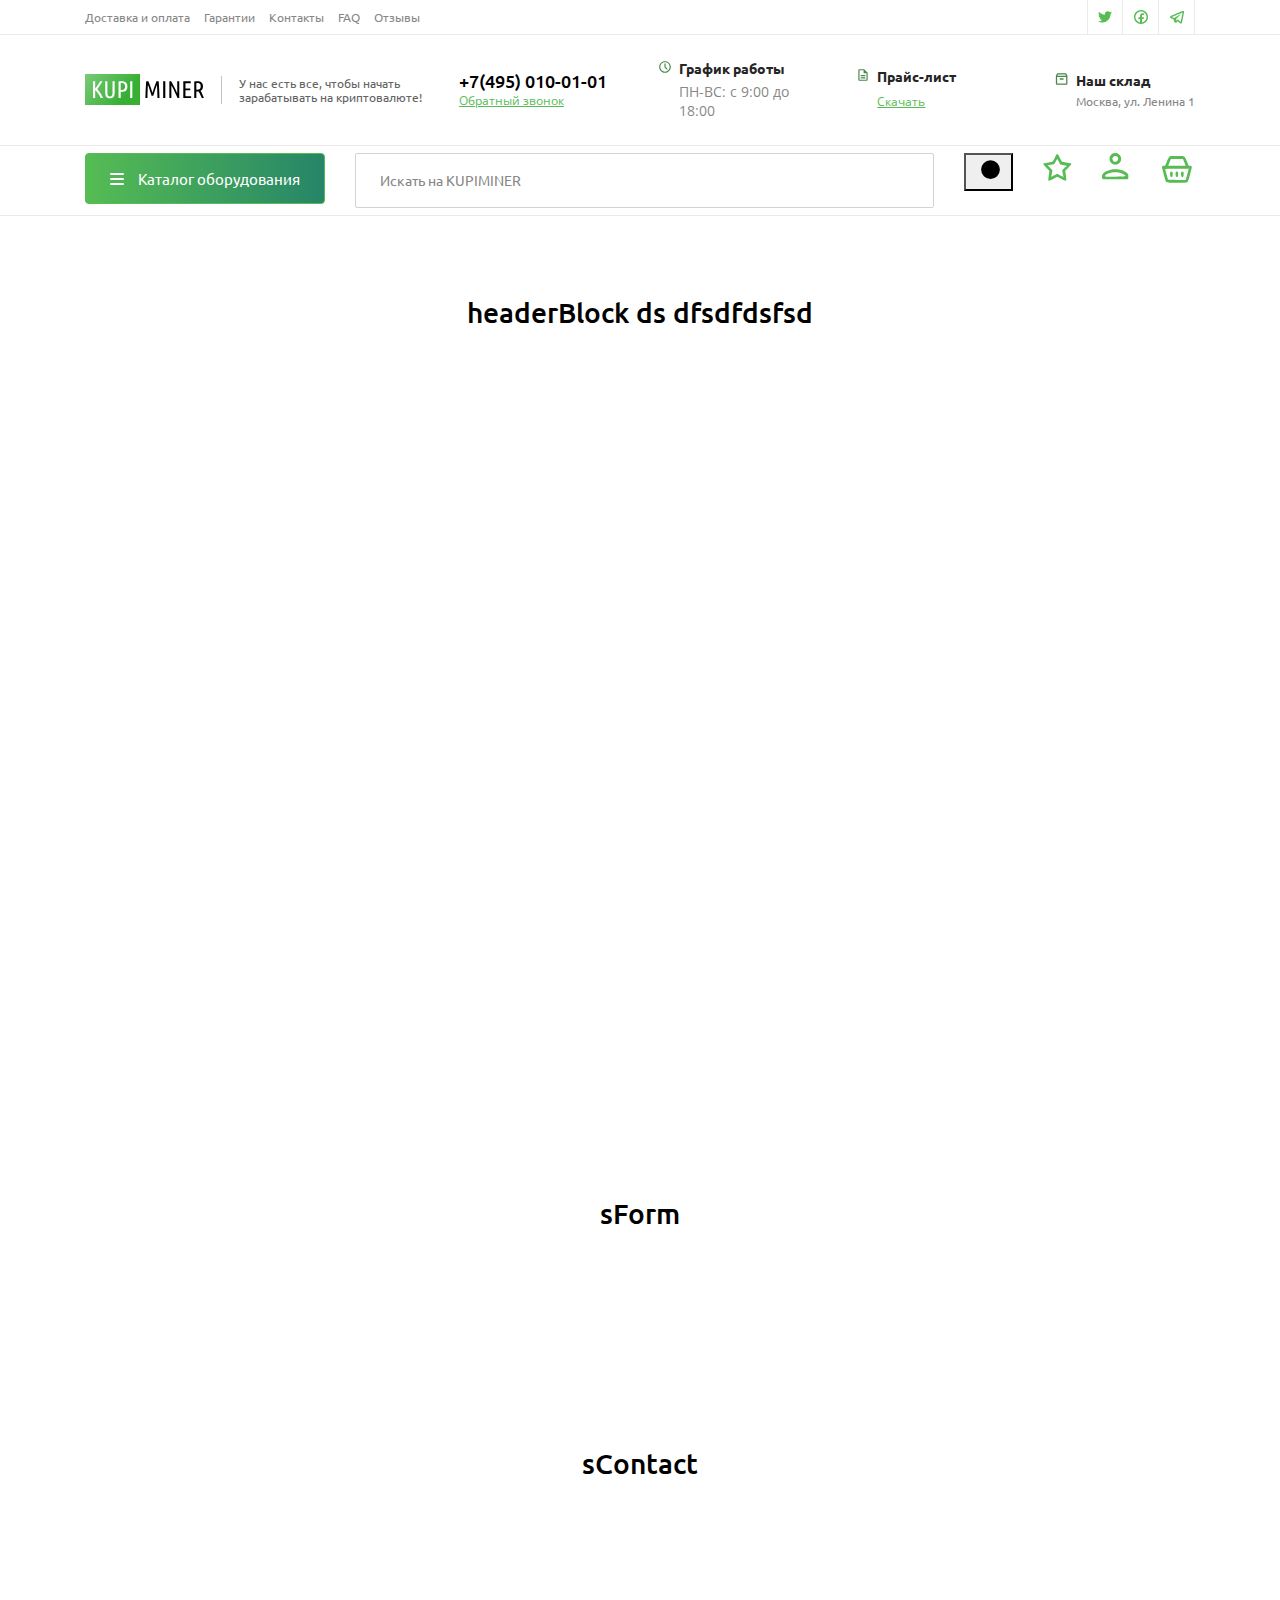
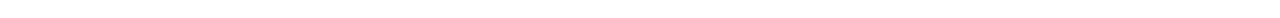
==== commit e201f0bb: "made a bit" ====
--- a/public/index.html
+++ b/public/index.html
@@ -125,12 +125,37 @@
 								<div class="col">
 									<div class="top-nav__inp-row row">
 										<div class="col">
-											<div class="top-nav__input-box"><input class="top-nav__input form-control" type="text" placeholder="Искать на KUPIMINER"/>
+											<div class="top-nav__input-box">
 												<select class="top-nav__select form-control form-select d-none">
-												</select>
-											</div>
-										</div>
-										<div class="col-auto"></div>
+												</select><input class="top-nav__input form-control" type="text" placeholder="Искать на KUPIMINER"/>
+											</div>
+										</div>
+										<div class="col-auto">
+											<button class="top-nav__inp-btn" type="button">
+												<svg class="icon icon-zoom ">
+													<use xlink:href="img/svg/sprite.svg#zoom"></use>
+												</svg>
+											</button>
+										</div>
+									</div>
+								</div>
+								<div class="col-auto">
+									<div class="top-nav__s-links-row row">
+										<div class="col-auto"><a class="top-nav__s-link" href="#">
+											<svg class="icon icon-star ">
+												<use xlink:href="img/svg/sprite.svg#star"></use>
+											</svg></a>
+										</div>
+										<div class="col-auto"><a class="top-nav__s-link" href="#">
+											<svg class="icon icon-user ">
+												<use xlink:href="img/svg/sprite.svg#user"></use>
+											</svg></a>
+										</div>
+										<div class="col-auto"><a class="top-nav__s-link top-nav__s-link--cart" href="#">
+											<svg class="icon icon-cart ">
+												<use xlink:href="img/svg/sprite.svg#cart"></use>
+											</svg></a>
+										</div>
 									</div>
 								</div>
 							</div>
--- a/public/css/main.min.css
+++ b/public/css/main.min.css
@@ -1 +1 @@
-@font-face{font-family:swiper-icons;src:url("data:application/font-woff;charset=utf-8;base64, [base64]//wADZ2x5ZgAAAywAAADMAAAD2MHtryVoZWFkAAABbAAAADAAAAA2E2+eoWhoZWEAAAGcAAAAHwAAACQC9gDzaG10eAAAAigAAAAZAAAArgJkABFsb2NhAAAC0AAAAFoAAABaFQAUGG1heHAAAAG8AAAAHwAAACAAcABAbmFtZQAAA/gAAAE5AAACXvFdBwlwb3N0AAAFNAAAAGIAAACE5s74hXjaY2BkYGAAYpf5Hu/j+W2+MnAzMYDAzaX6QjD6/4//Bxj5GA8AuRwMYGkAPywL13jaY2BkYGA88P8Agx4j+/8fQDYfA1AEBWgDAIB2BOoAeNpjYGRgYNBh4GdgYgABEMnIABJzYNADCQAACWgAsQB42mNgYfzCOIGBlYGB0YcxjYGBwR1Kf2WQZGhhYGBiYGVmgAFGBiQQkOaawtDAoMBQxXjg/wEGPcYDDA4wNUA2CCgwsAAAO4EL6gAAeNpj2M0gyAACqxgGNWBkZ2D4/wMA+xkDdgAAAHjaY2BgYGaAYBkGRgYQiAHyGMF8FgYHIM3DwMHABGQrMOgyWDLEM1T9/w8UBfEMgLzE////P/5//f/V/xv+r4eaAAeMbAxwIUYmIMHEgKYAYjUcsDAwsLKxc3BycfPw8jEQA/[base64]/uznmfPFBNODM2K7MTQ45YEAZqGP81AmGGcF3iPqOop0r1SPTaTbVkfUe4HXj97wYE+yNwWYxwWu4v1ugWHgo3S1XdZEVqWM7ET0cfnLGxWfkgR42o2PvWrDMBSFj/IHLaF0zKjRgdiVMwScNRAoWUoH78Y2icB/yIY09An6AH2Bdu/UB+yxopYshQiEvnvu0dURgDt8QeC8PDw7Fpji3fEA4z/PEJ6YOB5hKh4dj3EvXhxPqH/SKUY3rJ7srZ4FZnh1PMAtPhwP6fl2PMJMPDgeQ4rY8YT6Gzao0eAEA409DuggmTnFnOcSCiEiLMgxCiTI6Cq5DZUd3Qmp10vO0LaLTd2cjN4fOumlc7lUYbSQcZFkutRG7g6JKZKy0RmdLY680CDnEJ+UMkpFFe1RN7nxdVpXrC4aTtnaurOnYercZg2YVmLN/d/gczfEimrE/fs/bOuq29Zmn8tloORaXgZgGa78yO9/cnXm2BpaGvq25Dv9S4E9+5SIc9PqupJKhYFSSl47+Qcr1mYNAAAAeNptw0cKwkAAAMDZJA8Q7OUJvkLsPfZ6zFVERPy8qHh2YER+3i/BP83vIBLLySsoKimrqKqpa2hp6+jq6RsYGhmbmJqZSy0sraxtbO3sHRydnEMU4uR6yx7JJXveP7WrDycAAAAAAAH//wACeNpjYGRgYOABYhkgZgJCZgZNBkYGLQZtIJsFLMYAAAw3ALgAeNolizEKgDAQBCchRbC2sFER0YD6qVQiBCv/H9ezGI6Z5XBAw8CBK/m5iQQVauVbXLnOrMZv2oLdKFa8Pjuru2hJzGabmOSLzNMzvutpB3N42mNgZGBg4GKQYzBhYMxJLMlj4GBgAYow/P/PAJJhLM6sSoWKfWCAAwDAjgbRAAB42mNgYGBkAIIbCZo5IPrmUn0hGA0AO8EFTQAA") format("woff");font-weight:400;font-style:normal}:root{--swiper-theme-color:#007aff}.swiper-container{margin-left:auto;margin-right:auto;position:relative;overflow:hidden;list-style:none;padding:0;z-index:1}.swiper-container-vertical>.swiper-wrapper{flex-direction:column}.swiper-wrapper{position:relative;width:100%;height:100%;z-index:1;display:flex;transition-property:transform;box-sizing:content-box}.swiper-container-android .swiper-slide,.swiper-wrapper{transform:translateZ(0)}.swiper-container-multirow>.swiper-wrapper{flex-wrap:wrap}.swiper-container-multirow-column>.swiper-wrapper{flex-wrap:wrap;flex-direction:column}.swiper-container-free-mode>.swiper-wrapper{transition-timing-function:ease-out;margin:0 auto}.swiper-container-pointer-events{touch-action:pan-y}.swiper-container-pointer-events.swiper-container-vertical{touch-action:pan-x}.swiper-slide{flex-shrink:0;width:100%;height:100%;position:relative;transition-property:transform}.swiper-slide-invisible-blank{visibility:hidden}.swiper-container-autoheight,.swiper-container-autoheight .swiper-slide{height:auto}.swiper-container-autoheight .swiper-wrapper{align-items:flex-start;transition-property:transform,height}.swiper-container-3d{perspective:1200px}.swiper-container-3d .swiper-cube-shadow,.swiper-container-3d .swiper-slide,.swiper-container-3d .swiper-slide-shadow-bottom,.swiper-container-3d .swiper-slide-shadow-left,.swiper-container-3d .swiper-slide-shadow-right,.swiper-container-3d .swiper-slide-shadow-top,.swiper-container-3d .swiper-wrapper{transform-style:preserve-3d}.swiper-container-3d .swiper-slide-shadow-bottom,.swiper-container-3d .swiper-slide-shadow-left,.swiper-container-3d .swiper-slide-shadow-right,.swiper-container-3d .swiper-slide-shadow-top{position:absolute;left:0;top:0;width:100%;height:100%;pointer-events:none;z-index:10}.swiper-container-3d .swiper-slide-shadow-left{background-image:linear-gradient(270deg,rgba(0,0,0,.5),transparent)}.swiper-container-3d .swiper-slide-shadow-right{background-image:linear-gradient(90deg,rgba(0,0,0,.5),transparent)}.swiper-container-3d .swiper-slide-shadow-top{background-image:linear-gradient(0deg,rgba(0,0,0,.5),transparent)}.swiper-container-3d .swiper-slide-shadow-bottom{background-image:linear-gradient(180deg,rgba(0,0,0,.5),transparent)}.swiper-container-css-mode>.swiper-wrapper{overflow:auto;scrollbar-width:none;-ms-overflow-style:none}.swiper-container-css-mode>.swiper-wrapper::-webkit-scrollbar{display:none}.swiper-container-css-mode>.swiper-wrapper>.swiper-slide{scroll-snap-align:start start}.swiper-container-horizontal.swiper-container-css-mode>.swiper-wrapper{scroll-snap-type:x mandatory}.swiper-container-vertical.swiper-container-css-mode>.swiper-wrapper{scroll-snap-type:y mandatory}.icon{display:inline-block;width:1em;height:1em;fill:currentColor}.icon-basket{font-size:2.4rem;width:.91667em}.icon-check{font-size:2.7rem;width:1em}.icon-fb,.icon-instagram{font-size:2.4rem;width:1em}.icon-telegram,.icon-viber{font-size:1.6rem;width:1em}.icon-vk{font-size:2.4rem;width:1em}.icon-whatsapp{font-size:1.6rem;width:1em}:root{--bs-white:#fff;--bs-black:#000;--bs-primary:#56bc53;--bs-secondary:#878787;--bs-success:#56bc53;--bs-info:#0dcaf0;--bs-warning:#ffc107;--bs-danger:#dc3545;--bs-light:#ebebeb;--bs-dark:#212529;--bs-font-sans-serif:"Ubuntu",system-ui,-apple-system,"Segoe UI",Roboto,"Helvetica Neue",Arial,"Noto Sans","Liberation Sans",sans-serif,"Apple Color Emoji","Segoe UI Emoji","Segoe UI Symbol","Noto Color Emoji";--bs-font-monospace:SFMono-Regular,Menlo,Monaco,Consolas,"Liberation Mono","Courier New",monospace;--bs-gradient:linear-gradient(180deg,hsla(0,0%,100%,0.15),hsla(0,0%,100%,0))}*,:after,:before{box-sizing:border-box}body{margin:0;font-family:var(--bs-font-sans-serif);font-size:1rem;font-weight:400;line-height:1.5;color:#000;background-color:#fff;-webkit-text-size-adjust:100%;-webkit-tap-highlight-color:rgba(0,0,0,0)}hr{margin:1rem 0;color:inherit;background-color:currentColor;border:0;opacity:.25}hr:not([size]){height:1px}.h1,.h2,.h3,.h4,.h5,.h6,h1,h2,h3,h4,h5,h6{margin-top:0;margin-bottom:.5rem;font-weight:500;line-height:1.2}.h1,h1{font-size:calc(1.375rem + 1.5vw)}.h2,h2{font-size:calc(1.325rem + .9vw)}.h3,h3{font-size:calc(1.3rem + .6vw)}.h4,h4{font-size:calc(1.275rem + .3vw)}.h5,h5{font-size:1.25rem}.h6,h6{font-size:1rem}p{margin-top:0;margin-bottom:1rem}abbr[data-bs-original-title],abbr[title]{-webkit-text-decoration:underline dotted;text-decoration:underline dotted;cursor:help;-webkit-text-decoration-skip-ink:none;text-decoration-skip-ink:none}address{margin-bottom:1rem;font-style:normal;line-height:inherit}ol,ul{padding-left:2rem}dl,ol,ul{margin-top:0;margin-bottom:1rem}ol ol,ol ul,ul ol,ul ul{margin-bottom:0}dt{font-weight:700}dd{margin-bottom:.5rem;margin-left:0}blockquote{margin:0 0 1rem}b,strong{font-weight:bolder}.small,small{font-size:.875em}.mark,mark{padding:.2em;background-color:#fcf8e3}sub,sup{position:relative;font-size:.75em;line-height:0;vertical-align:baseline}sub{bottom:-.25em}sup{top:-.5em}a{color:#56bc53;text-decoration:underline}a:hover{color:#459642}a:not([href]):not([class]),a:not([href]):not([class]):hover{color:inherit;text-decoration:none}code,kbd,pre,samp{font-family:var(--bs-font-monospace);font-size:1em;direction:ltr;unicode-bidi:bidi-override}pre{display:block;margin-top:0;margin-bottom:1rem;overflow:auto;font-size:.875em}pre code{font-size:inherit;color:inherit;word-break:normal}code{font-size:.875em;color:#d63384;word-wrap:break-word}a>code{color:inherit}kbd{padding:.2rem .4rem;font-size:.875em;color:#fff;background-color:#212529;border-radius:.2rem}kbd kbd{padding:0;font-size:1em;font-weight:700}figure{margin:0 0 1rem}img,svg{vertical-align:middle}table{caption-side:bottom;border-collapse:collapse}caption{padding-top:.5rem;padding-bottom:.5rem;color:#878787;text-align:left}th{text-align:inherit;text-align:-webkit-match-parent}tbody,td,tfoot,th,thead,tr{border:0 solid;border-color:inherit}label{display:inline-block}button{border-radius:0}button:focus:not(:focus-visible){outline:0}button,input,optgroup,select,textarea{margin:0;font-family:inherit;font-size:inherit;line-height:inherit}button,select{text-transform:none}[role=button]{cursor:pointer}select{word-wrap:normal}select:disabled{opacity:1}[list]::-webkit-calendar-picker-indicator{display:none}[type=button],[type=reset],[type=submit],button{-webkit-appearance:button}[type=button]:not(:disabled),[type=reset]:not(:disabled),[type=submit]:not(:disabled),button:not(:disabled){cursor:pointer}::-moz-focus-inner{padding:0;border-style:none}textarea{resize:vertical}fieldset{min-width:0;padding:0;margin:0;border:0}legend{float:left;width:100%;padding:0;margin-bottom:.5rem;font-size:calc(1.275rem + .3vw);line-height:inherit}legend+*{clear:left}::-webkit-datetime-edit-day-field,::-webkit-datetime-edit-fields-wrapper,::-webkit-datetime-edit-hour-field,::-webkit-datetime-edit-minute,::-webkit-datetime-edit-month-field,::-webkit-datetime-edit-text,::-webkit-datetime-edit-year-field{padding:0}::-webkit-inner-spin-button{height:auto}[type=search]{outline-offset:-2px;-webkit-appearance:textfield}::-webkit-search-decoration{-webkit-appearance:none}::-webkit-color-swatch-wrapper{padding:0}::file-selector-button{font:inherit}::-webkit-file-upload-button{font:inherit;-webkit-appearance:button}output{display:inline-block}iframe{border:0}summary{display:list-item;cursor:pointer}progress{vertical-align:baseline}[hidden]{display:none!important}.lead{font-size:1.25rem;font-weight:300}.display-1{font-size:calc(1.625rem + 4.5vw)}.display-1,.display-2{font-weight:300;line-height:1.2}.display-2{font-size:calc(1.575rem + 3.9vw)}.display-3{font-size:calc(1.525rem + 3.3vw)}.display-3,.display-4{font-weight:300;line-height:1.2}.display-4{font-size:calc(1.475rem + 2.7vw)}.display-5{font-size:calc(1.425rem + 2.1vw)}.display-5,.display-6{font-weight:300;line-height:1.2}.display-6{font-size:calc(1.375rem + 1.5vw)}.list-inline,.list-unstyled{padding-left:0;list-style:none}.list-inline-item{display:inline-block}.list-inline-item:not(:last-child){margin-right:.5rem}.initialism{font-size:.875em;text-transform:uppercase}.blockquote{margin-bottom:1rem;font-size:1.25rem}.blockquote>:last-child{margin-bottom:0}.blockquote-footer{margin-top:-1rem;margin-bottom:1rem;font-size:.875em;color:#878787}.blockquote-footer:before{content:"\2014\00A0"}.container,.container-fluid,.container-lg,.container-md,.container-sm,.container-xl,.container-xxl{width:100%;padding-right:var(--bs-gutter-x,15px);padding-left:var(--bs-gutter-x,15px);margin-right:auto;margin-left:auto}.row{--bs-gutter-x:30px;--bs-gutter-y:0;display:flex;flex-wrap:wrap;margin-top:calc(var(--bs-gutter-y)*-1);margin-right:calc(var(--bs-gutter-x)/-2);margin-left:calc(var(--bs-gutter-x)/-2)}.row>*{flex-shrink:0;width:100%;max-width:100%;padding-right:calc(var(--bs-gutter-x)/2);padding-left:calc(var(--bs-gutter-x)/2);margin-top:var(--bs-gutter-y)}.col{flex:1 0 0%}.row-cols-auto>*{flex:0 0 auto;width:auto}.row-cols-1>*{flex:0 0 auto;width:100%}.row-cols-2>*{flex:0 0 auto;width:50%}.row-cols-3>*{flex:0 0 auto;width:33.33333%}.row-cols-4>*{flex:0 0 auto;width:25%}.row-cols-5>*{flex:0 0 auto;width:20%}.row-cols-6>*{flex:0 0 auto;width:16.66667%}.col-auto{flex:0 0 auto;width:auto}.col-1{flex:0 0 auto;width:8.33333%}.col-2{flex:0 0 auto;width:16.66667%}.col-3{flex:0 0 auto;width:25%}.col-4{flex:0 0 auto;width:33.33333%}.col-5{flex:0 0 auto;width:41.66667%}.col-6{flex:0 0 auto;width:50%}.col-7{flex:0 0 auto;width:58.33333%}.col-8{flex:0 0 auto;width:66.66667%}.col-9{flex:0 0 auto;width:75%}.col-10{flex:0 0 auto;width:83.33333%}.col-11{flex:0 0 auto;width:91.66667%}.col-12{flex:0 0 auto;width:100%}.offset-1{margin-left:8.33333%}.offset-2{margin-left:16.66667%}.offset-3{margin-left:25%}.offset-4{margin-left:33.33333%}.offset-5{margin-left:41.66667%}.offset-6{margin-left:50%}.offset-7{margin-left:58.33333%}.offset-8{margin-left:66.66667%}.offset-9{margin-left:75%}.offset-10{margin-left:83.33333%}.offset-11{margin-left:91.66667%}.g-0,.gx-0{--bs-gutter-x:0}.g-0,.gy-0{--bs-gutter-y:0}.g-1,.gx-1{--bs-gutter-x:0.25rem}.g-1,.gy-1{--bs-gutter-y:0.25rem}.g-2,.gx-2{--bs-gutter-x:0.5rem}.g-2,.gy-2{--bs-gutter-y:0.5rem}.g-3,.gx-3{--bs-gutter-x:1rem}.g-3,.gy-3{--bs-gutter-y:1rem}.g-4,.gx-4{--bs-gutter-x:1.5rem}.g-4,.gy-4{--bs-gutter-y:1.5rem}.g-5,.gx-5{--bs-gutter-x:3rem}.g-5,.gy-5{--bs-gutter-y:3rem}.form-label{margin-bottom:.5rem}.col-form-label{padding-top:calc(1.14286rem + 1px);padding-bottom:calc(1.14286rem + 1px);margin-bottom:0;font-size:inherit;line-height:1.5}.col-form-label-lg{padding-top:calc(.5rem + 1px);padding-bottom:calc(.5rem + 1px);font-size:1.25rem}.col-form-label-sm{padding-top:calc(.25rem + 1px);padding-bottom:calc(.25rem + 1px);font-size:.875rem}.form-text{margin-top:.25rem;font-size:.875em;color:#878787}.form-control{display:block;width:100%;padding:1.14286rem 1.71429rem;font-size:1rem;font-weight:400;line-height:1.5;color:#000;background-color:#fff;background-clip:padding-box;border:1px solid #ced4da;-webkit-appearance:none;-moz-appearance:none;appearance:none;border-radius:2px;transition:border-color .15s ease-in-out,box-shadow .15s ease-in-out}.form-control[type=file]{overflow:hidden}.form-control[type=file]:not(:disabled):not([readonly]){cursor:pointer}.form-control:focus{color:#000;background-color:#fff;border-color:#abdea9;outline:0;box-shadow:0 0 0 .25rem rgba(86,188,83,.25)}.form-control::-webkit-date-and-time-value{height:1.5em}.form-control::-moz-placeholder{color:#878787;opacity:1}.form-control::placeholder{color:#878787;opacity:1}.form-control:disabled,.form-control[readonly]{background-color:#e9ecef;opacity:1}.form-control::file-selector-button{padding:1.14286rem 1.71429rem;margin:-1.14286rem -1.71429rem;-webkit-margin-end:1.71429rem;margin-inline-end:1.71429rem;color:#000;background-color:#e9ecef;pointer-events:none;border:0 solid;border-color:inherit;border-inline-end-width:1px;border-radius:0;transition:color .15s ease-in-out,background-color .15s ease-in-out,border-color .15s ease-in-out,box-shadow .15s ease-in-out}.form-control:hover:not(:disabled):not([readonly])::file-selector-button{background-color:#dde0e3}.form-control::-webkit-file-upload-button{padding:1.14286rem 1.71429rem;margin:-1.14286rem -1.71429rem;-webkit-margin-end:1.71429rem;margin-inline-end:1.71429rem;color:#000;background-color:#e9ecef;pointer-events:none;border:0 solid;border-color:inherit;border-inline-end-width:1px;border-radius:0;-webkit-transition:color .15s ease-in-out,background-color .15s ease-in-out,border-color .15s ease-in-out,box-shadow .15s ease-in-out;transition:color .15s ease-in-out,background-color .15s ease-in-out,border-color .15s ease-in-out,box-shadow .15s ease-in-out}.form-control:hover:not(:disabled):not([readonly])::-webkit-file-upload-button{background-color:#dde0e3}.form-control-plaintext{display:block;width:100%;padding:1.14286rem 0;margin-bottom:0;line-height:1.5;color:#000;background-color:transparent;border:solid transparent;border-width:1px 0}.form-control-plaintext.form-control-lg,.form-control-plaintext.form-control-sm{padding-right:0;padding-left:0}.form-control-sm{min-height:calc(1.5em + .5rem + 2px);padding:.25rem .5rem;font-size:.875rem;border-radius:.2rem}.form-control-sm::file-selector-button{padding:.25rem .5rem;margin:-.25rem -.5rem;-webkit-margin-end:.5rem;margin-inline-end:.5rem}.form-control-sm::-webkit-file-upload-button{padding:.25rem .5rem;margin:-.25rem -.5rem;-webkit-margin-end:.5rem;margin-inline-end:.5rem}.form-control-lg{min-height:calc(1.5em + 1rem + 2px);padding:.5rem 1rem;font-size:1.25rem;border-radius:.3rem}.form-control-lg::file-selector-button{padding:.5rem 1rem;margin:-.5rem -1rem;-webkit-margin-end:1rem;margin-inline-end:1rem}.form-control-lg::-webkit-file-upload-button{padding:.5rem 1rem;margin:-.5rem -1rem;-webkit-margin-end:1rem;margin-inline-end:1rem}textarea.form-control{min-height:calc(1.5em + 2.28571rem + 2px)}textarea.form-control-sm{min-height:calc(1.5em + .5rem + 2px)}textarea.form-control-lg{min-height:calc(1.5em + 1rem + 2px)}.form-control-color{max-width:3rem;height:auto;padding:1.14286rem}.form-control-color:not(:disabled):not([readonly]){cursor:pointer}.form-control-color::-moz-color-swatch{height:1.5em;border-radius:2px}.form-control-color::-webkit-color-swatch{height:1.5em;border-radius:2px}.form-select{display:block;width:100%;padding:1.14286rem 5.14286rem 1.14286rem 1.71429rem;font-size:1rem;font-weight:400;line-height:1.5;color:#000;background-color:#fff;background-image:url("data:image/svg+xml;charset=utf-8,%3Csvg xmlns='http://www.w3.org/2000/svg' viewBox='0 0 16 16'%3E%3Cpath fill='none' stroke='%23343a40' stroke-linecap='round' stroke-linejoin='round' stroke-width='2' d='M2 5l6 6 6-6'/%3E%3C/svg%3E");background-repeat:no-repeat;background-position:right 1.71429rem center;background-size:16px 12px;border:1px solid #ced4da;border-radius:2px;-webkit-appearance:none;-moz-appearance:none;appearance:none}.form-select:focus{border-color:#abdea9;outline:0;box-shadow:0 0 0 .25rem rgba(86,188,83,.25)}.form-select[multiple],.form-select[size]:not([size="1"]){padding-right:1.71429rem;background-image:none}.form-select:disabled{background-color:#e9ecef}.form-select:-moz-focusring{color:transparent;text-shadow:0 0 0 #000}.form-select-sm{padding-top:.25rem;padding-bottom:.25rem;padding-left:.5rem;font-size:.875rem}.form-select-lg{padding-top:.5rem;padding-bottom:.5rem;padding-left:1rem;font-size:1.25rem}.form-check{display:block;min-height:1.5rem;padding-left:1.5em;margin-bottom:.125rem}.form-check .form-check-input{float:left;margin-left:-1.5em}.form-check-input{width:1em;height:1em;margin-top:.25em;vertical-align:top;background-color:#fff;background-repeat:no-repeat;background-position:50%;background-size:contain;border:1px solid rgba(0,0,0,.25);-webkit-appearance:none;-moz-appearance:none;appearance:none;-webkit-print-color-adjust:exact;color-adjust:exact}.form-check-input[type=checkbox]{border-radius:.25em}.form-check-input[type=radio]{border-radius:50%}.form-check-input:active{filter:brightness(90%)}.form-check-input:focus{border-color:#abdea9;outline:0;box-shadow:0 0 0 .25rem rgba(86,188,83,.25)}.form-check-input:checked{background-color:#56bc53;border-color:#56bc53}.form-check-input:checked[type=checkbox]{background-image:url("data:image/svg+xml;charset=utf-8,%3Csvg xmlns='http://www.w3.org/2000/svg' viewBox='0 0 20 20'%3E%3Cpath fill='none' stroke='%23fff' stroke-linecap='round' stroke-linejoin='round' stroke-width='3' d='M6 10l3 3 6-6'/%3E%3C/svg%3E")}.form-check-input:checked[type=radio]{background-image:url("data:image/svg+xml;charset=utf-8,%3Csvg xmlns='http://www.w3.org/2000/svg' viewBox='-4 -4 8 8'%3E%3Ccircle r='2' fill='%23fff'/%3E%3C/svg%3E")}.form-check-input[type=checkbox]:indeterminate{background-color:#56bc53;border-color:#56bc53;background-image:url("data:image/svg+xml;charset=utf-8,%3Csvg xmlns='http://www.w3.org/2000/svg' viewBox='0 0 20 20'%3E%3Cpath fill='none' stroke='%23fff' stroke-linecap='round' stroke-linejoin='round' stroke-width='3' d='M6 10h8'/%3E%3C/svg%3E")}.form-check-input:disabled{pointer-events:none;filter:none;opacity:.5}.form-check-input:disabled~.form-check-label,.form-check-input[disabled]~.form-check-label{opacity:.5}.form-switch{padding-left:2.5em}.form-switch .form-check-input{width:2em;margin-left:-2.5em;background-image:url("data:image/svg+xml;charset=utf-8,%3Csvg xmlns='http://www.w3.org/2000/svg' viewBox='-4 -4 8 8'%3E%3Ccircle r='3' fill='rgba(0, 0, 0, 0.25)'/%3E%3C/svg%3E");background-position:0;border-radius:2em;transition:background-position .15s ease-in-out}.form-switch .form-check-input:focus{background-image:url("data:image/svg+xml;charset=utf-8,%3Csvg xmlns='http://www.w3.org/2000/svg' viewBox='-4 -4 8 8'%3E%3Ccircle r='3' fill='%23abdea9'/%3E%3C/svg%3E")}.form-switch .form-check-input:checked{background-position:100%;background-image:url("data:image/svg+xml;charset=utf-8,%3Csvg xmlns='http://www.w3.org/2000/svg' viewBox='-4 -4 8 8'%3E%3Ccircle r='3' fill='%23fff'/%3E%3C/svg%3E")}.form-check-inline{display:inline-block;margin-right:1rem}.btn-check{position:absolute;clip:rect(0,0,0,0);pointer-events:none}.btn-check:disabled+.btn,.btn-check:disabled+.btn-gradient,.btn-check:disabled+.top-nav__catalog-btn,.btn-check[disabled]+.btn,.btn-check[disabled]+.btn-gradient,.btn-check[disabled]+.top-nav__catalog-btn{pointer-events:none;filter:none;opacity:.65}.form-range{width:100%;height:1.5rem;padding:0;background-color:transparent;-webkit-appearance:none;-moz-appearance:none;appearance:none}.form-range:focus{outline:0}.form-range:focus::-webkit-slider-thumb{box-shadow:0 0 0 1px #fff,0 0 0 .25rem rgba(86,188,83,.25)}.form-range:focus::-moz-range-thumb{box-shadow:0 0 0 1px #fff,0 0 0 .25rem rgba(86,188,83,.25)}.form-range::-moz-focus-outer{border:0}.form-range::-webkit-slider-thumb{width:1rem;height:1rem;margin-top:-.25rem;background-color:#56bc53;border:0;border-radius:1rem;-webkit-transition:background-color .15s ease-in-out,border-color .15s ease-in-out,box-shadow .15s ease-in-out;transition:background-color .15s ease-in-out,border-color .15s ease-in-out,box-shadow .15s ease-in-out;-webkit-appearance:none;appearance:none}.form-range::-webkit-slider-thumb:active{background-color:#ccebcb}.form-range::-webkit-slider-runnable-track{width:100%;height:.5rem;color:transparent;cursor:pointer;background-color:#dee2e6;border-color:transparent;border-radius:1rem}.form-range::-moz-range-thumb{width:1rem;height:1rem;background-color:#56bc53;border:0;border-radius:1rem;-moz-transition:background-color .15s ease-in-out,border-color .15s ease-in-out,box-shadow .15s ease-in-out;transition:background-color .15s ease-in-out,border-color .15s ease-in-out,box-shadow .15s ease-in-out;-moz-appearance:none;appearance:none}.form-range::-moz-range-thumb:active{background-color:#ccebcb}.form-range::-moz-range-track{width:100%;height:.5rem;color:transparent;cursor:pointer;background-color:#dee2e6;border-color:transparent;border-radius:1rem}.form-range:disabled{pointer-events:none}.form-range:disabled::-webkit-slider-thumb{background-color:#adb5bd}.form-range:disabled::-moz-range-thumb{background-color:#adb5bd}.form-floating{position:relative}.form-floating>.form-control,.form-floating>.form-select{height:calc(3.5rem + 2px);padding:1rem 1.71429rem}.form-floating>label{position:absolute;top:0;left:0;height:100%;padding:1rem 1.71429rem;pointer-events:none;border:1px solid transparent;transform-origin:0 0;transition:opacity .1s ease-in-out,transform .1s ease-in-out}.form-floating>.form-control::-moz-placeholder{color:transparent}.form-floating>.form-control::placeholder{color:transparent}.form-floating>.form-control:not(:-moz-placeholder-shown){padding-top:1.625rem;padding-bottom:.625rem}.form-floating>.form-control:focus,.form-floating>.form-control:not(:placeholder-shown){padding-top:1.625rem;padding-bottom:.625rem}.form-floating>.form-control:-webkit-autofill{padding-top:1.625rem;padding-bottom:.625rem}.form-floating>.form-select{padding-top:1.625rem;padding-bottom:.625rem}.form-floating>.form-control:not(:-moz-placeholder-shown)~label{opacity:.65;transform:scale(.85) translateY(-.5rem) translateX(.15rem)}.form-floating>.form-control:focus~label,.form-floating>.form-control:not(:placeholder-shown)~label,.form-floating>.form-select~label{opacity:.65;transform:scale(.85) translateY(-.5rem) translateX(.15rem)}.form-floating>.form-control:-webkit-autofill~label{opacity:.65;transform:scale(.85) translateY(-.5rem) translateX(.15rem)}.input-group{position:relative;display:flex;flex-wrap:wrap;align-items:stretch;width:100%}.input-group>.form-control,.input-group>.form-select{position:relative;flex:1 1 auto;width:1%;min-width:0}.input-group>.form-control:focus,.input-group>.form-select:focus{z-index:3}.input-group .btn,.input-group .btn-gradient,.input-group .top-nav__catalog-btn{position:relative;z-index:2}.input-group .btn-gradient:focus,.input-group .btn:focus,.input-group .top-nav__catalog-btn:focus{z-index:3}.input-group-text{display:flex;align-items:center;padding:1.14286rem 1.71429rem;font-size:1rem;font-weight:400;line-height:1.5;color:#000;text-align:center;white-space:nowrap;background-color:#e9ecef;border:1px solid #ced4da;border-radius:2px}.input-group-lg>.btn,.input-group-lg>.btn-gradient,.input-group-lg>.form-control,.input-group-lg>.form-select,.input-group-lg>.input-group-text,.input-group-lg>.top-nav__catalog-btn{padding:.5rem 1rem;font-size:1.25rem;border-radius:.3rem}.input-group-sm>.btn,.input-group-sm>.btn-gradient,.input-group-sm>.form-control,.input-group-sm>.form-select,.input-group-sm>.input-group-text,.input-group-sm>.top-nav__catalog-btn{padding:.25rem .5rem;font-size:.875rem;border-radius:.2rem}.input-group-lg>.form-select,.input-group-sm>.form-select{padding-right:6.85714rem}.input-group.has-validation>.dropdown-toggle:nth-last-child(n+4),.input-group.has-validation>:nth-last-child(n+3):not(.dropdown-toggle):not(.dropdown-menu),.input-group:not(.has-validation)>.dropdown-toggle:nth-last-child(n+3),.input-group:not(.has-validation)>:not(:last-child):not(.dropdown-toggle):not(.dropdown-menu){border-top-right-radius:0;border-bottom-right-radius:0}.input-group>:not(:first-child):not(.dropdown-menu):not(.valid-tooltip):not(.valid-feedback):not(.invalid-tooltip):not(.invalid-feedback){margin-left:-1px;border-top-left-radius:0;border-bottom-left-radius:0}.valid-feedback{display:none;width:100%;margin-top:.25rem;font-size:.875em;color:#56bc53}.valid-tooltip{position:absolute;top:100%;z-index:5;display:none;max-width:100%;padding:.25rem .5rem;margin-top:.1rem;font-size:.875rem;color:#000;background-color:rgba(86,188,83,.9);border-radius:2px}.is-valid~.valid-feedback,.is-valid~.valid-tooltip,.was-validated :valid~.valid-feedback,.was-validated :valid~.valid-tooltip{display:block}.form-control.is-valid,.was-validated .form-control:valid{border-color:#56bc53;padding-right:calc(1.5em + 2.28571rem);background-image:url("data:image/svg+xml;charset=utf-8,%3Csvg xmlns='http://www.w3.org/2000/svg' viewBox='0 0 8 8'%3E%3Cpath fill='%2356BC53' d='M2.3 6.73L.6 4.53c-.4-1.04.46-1.4 1.1-.8l1.1 1.4 3.4-3.8c.6-.63 1.6-.27 1.2.7l-4 4.6c-.43.5-.8.4-1.1.1z'/%3E%3C/svg%3E");background-repeat:no-repeat;background-position:right calc(.375em + .57143rem) center;background-size:calc(.75em + 1.14286rem) calc(.75em + 1.14286rem)}.form-control.is-valid:focus,.was-validated .form-control:valid:focus{border-color:#56bc53;box-shadow:0 0 0 .25rem rgba(86,188,83,.25)}.was-validated textarea.form-control:valid,textarea.form-control.is-valid{padding-right:calc(1.5em + 2.28571rem);background-position:top calc(.375em + .57143rem) right calc(.375em + .57143rem)}.form-select.is-valid,.was-validated .form-select:valid{border-color:#56bc53}.form-select.is-valid:not([multiple]):not([size]),.form-select.is-valid:not([multiple])[size="1"],.was-validated .form-select:valid:not([multiple]):not([size]),.was-validated .form-select:valid:not([multiple])[size="1"]{padding-right:9.42857rem;background-image:url("data:image/svg+xml;charset=utf-8,%3Csvg xmlns='http://www.w3.org/2000/svg' viewBox='0 0 16 16'%3E%3Cpath fill='none' stroke='%23343a40' stroke-linecap='round' stroke-linejoin='round' stroke-width='2' d='M2 5l6 6 6-6'/%3E%3C/svg%3E"),url("data:image/svg+xml;charset=utf-8,%3Csvg xmlns='http://www.w3.org/2000/svg' viewBox='0 0 8 8'%3E%3Cpath fill='%2356BC53' d='M2.3 6.73L.6 4.53c-.4-1.04.46-1.4 1.1-.8l1.1 1.4 3.4-3.8c.6-.63 1.6-.27 1.2.7l-4 4.6c-.43.5-.8.4-1.1.1z'/%3E%3C/svg%3E");background-position:right 1.71429rem center,center right 5.14286rem;background-size:16px 12px,calc(.75em + 1.14286rem) calc(.75em + 1.14286rem)}.form-select.is-valid:focus,.was-validated .form-select:valid:focus{border-color:#56bc53;box-shadow:0 0 0 .25rem rgba(86,188,83,.25)}.form-check-input.is-valid,.was-validated .form-check-input:valid{border-color:#56bc53}.form-check-input.is-valid:checked,.was-validated .form-check-input:valid:checked{background-color:#56bc53}.form-check-input.is-valid:focus,.was-validated .form-check-input:valid:focus{box-shadow:0 0 0 .25rem rgba(86,188,83,.25)}.form-check-input.is-valid~.form-check-label,.was-validated .form-check-input:valid~.form-check-label{color:#56bc53}.form-check-inline .form-check-input~.valid-feedback{margin-left:.5em}.input-group .form-control.is-valid,.input-group .form-select.is-valid,.was-validated .input-group .form-control:valid,.was-validated .input-group .form-select:valid{z-index:1}.input-group .form-control.is-valid:focus,.input-group .form-select.is-valid:focus,.was-validated .input-group .form-control:valid:focus,.was-validated .input-group .form-select:valid:focus{z-index:3}.invalid-feedback{display:none;width:100%;margin-top:.25rem;font-size:.875em;color:#dc3545}.invalid-tooltip{position:absolute;top:100%;z-index:5;display:none;max-width:100%;padding:.25rem .5rem;margin-top:.1rem;font-size:.875rem;color:#fff;background-color:rgba(220,53,69,.9);border-radius:2px}.is-invalid~.invalid-feedback,.is-invalid~.invalid-tooltip,.was-validated :invalid~.invalid-feedback,.was-validated :invalid~.invalid-tooltip{display:block}.form-control.is-invalid,.was-validated .form-control:invalid{border-color:#dc3545;padding-right:calc(1.5em + 2.28571rem);background-image:url("data:image/svg+xml;charset=utf-8,%3Csvg xmlns='http://www.w3.org/2000/svg' width='12' height='12' fill='none' stroke='%23dc3545'%3E%3Ccircle cx='6' cy='6' r='4.5'/%3E%3Cpath stroke-linejoin='round' d='M5.8 3.6h.4L6 6.5z'/%3E%3Ccircle cx='6' cy='8.2' r='.6' fill='%23dc3545' stroke='none'/%3E%3C/svg%3E");background-repeat:no-repeat;background-position:right calc(.375em + .57143rem) center;background-size:calc(.75em + 1.14286rem) calc(.75em + 1.14286rem)}.form-control.is-invalid:focus,.was-validated .form-control:invalid:focus{border-color:#dc3545;box-shadow:0 0 0 .25rem rgba(220,53,69,.25)}.was-validated textarea.form-control:invalid,textarea.form-control.is-invalid{padding-right:calc(1.5em + 2.28571rem);background-position:top calc(.375em + .57143rem) right calc(.375em + .57143rem)}.form-select.is-invalid,.was-validated .form-select:invalid{border-color:#dc3545}.form-select.is-invalid:not([multiple]):not([size]),.form-select.is-invalid:not([multiple])[size="1"],.was-validated .form-select:invalid:not([multiple]):not([size]),.was-validated .form-select:invalid:not([multiple])[size="1"]{padding-right:9.42857rem;background-image:url("data:image/svg+xml;charset=utf-8,%3Csvg xmlns='http://www.w3.org/2000/svg' viewBox='0 0 16 16'%3E%3Cpath fill='none' stroke='%23343a40' stroke-linecap='round' stroke-linejoin='round' stroke-width='2' d='M2 5l6 6 6-6'/%3E%3C/svg%3E"),url("data:image/svg+xml;charset=utf-8,%3Csvg xmlns='http://www.w3.org/2000/svg' width='12' height='12' fill='none' stroke='%23dc3545'%3E%3Ccircle cx='6' cy='6' r='4.5'/%3E%3Cpath stroke-linejoin='round' d='M5.8 3.6h.4L6 6.5z'/%3E%3Ccircle cx='6' cy='8.2' r='.6' fill='%23dc3545' stroke='none'/%3E%3C/svg%3E");background-position:right 1.71429rem center,center right 5.14286rem;background-size:16px 12px,calc(.75em + 1.14286rem) calc(.75em + 1.14286rem)}.form-select.is-invalid:focus,.was-validated .form-select:invalid:focus{border-color:#dc3545;box-shadow:0 0 0 .25rem rgba(220,53,69,.25)}.form-check-input.is-invalid,.was-validated .form-check-input:invalid{border-color:#dc3545}.form-check-input.is-invalid:checked,.was-validated .form-check-input:invalid:checked{background-color:#dc3545}.form-check-input.is-invalid:focus,.was-validated .form-check-input:invalid:focus{box-shadow:0 0 0 .25rem rgba(220,53,69,.25)}.form-check-input.is-invalid~.form-check-label,.was-validated .form-check-input:invalid~.form-check-label{color:#dc3545}.form-check-inline .form-check-input~.invalid-feedback{margin-left:.5em}.input-group .form-control.is-invalid,.input-group .form-select.is-invalid,.was-validated .input-group .form-control:invalid,.was-validated .input-group .form-select:invalid{z-index:2}.input-group .form-control.is-invalid:focus,.input-group .form-select.is-invalid:focus,.was-validated .input-group .form-control:invalid:focus,.was-validated .input-group .form-select:invalid:focus{z-index:3}.btn,.btn-gradient,.top-nav__catalog-btn{display:inline-block;font-weight:400;line-height:1.5;color:#000;text-align:center;text-decoration:none;vertical-align:middle;cursor:pointer;-webkit-user-select:none;-moz-user-select:none;user-select:none;background-color:transparent;border:1px solid transparent;padding:1.14286rem 1.71429rem;font-size:1rem;border-radius:2px;transition:color .15s ease-in-out,background-color .15s ease-in-out,border-color .15s ease-in-out,box-shadow .15s ease-in-out}.btn-gradient:hover,.btn:hover,.top-nav__catalog-btn:hover{color:#000}.btn-check:focus+.btn,.btn-check:focus+.btn-gradient,.btn-check:focus+.top-nav__catalog-btn,.btn-gradient:focus,.btn:focus,.top-nav__catalog-btn:focus{outline:0;box-shadow:0 0 0 .25rem rgba(86,188,83,.25)}.btn-gradient:disabled,.btn.disabled,.btn:disabled,.disabled.btn-gradient,.disabled.top-nav__catalog-btn,.top-nav__catalog-btn:disabled,fieldset:disabled .btn,fieldset:disabled .btn-gradient,fieldset:disabled .top-nav__catalog-btn{pointer-events:none;opacity:.65}.btn-gradient,.btn-primary,.top-nav__catalog-btn{color:#000;background-color:#56bc53;border-color:#56bc53}.btn-gradient:hover,.btn-primary:hover,.top-nav__catalog-btn:hover{color:#000;background-color:#6fc66d;border-color:#67c364}.btn-check:focus+.btn-gradient,.btn-check:focus+.btn-primary,.btn-check:focus+.top-nav__catalog-btn,.btn-gradient:focus,.btn-primary:focus,.top-nav__catalog-btn:focus{color:#000;background-color:#6fc66d;border-color:#67c364;box-shadow:0 0 0 .25rem rgba(73,160,71,.5)}.active.btn-gradient,.active.top-nav__catalog-btn,.btn-check:active+.btn-gradient,.btn-check:active+.btn-primary,.btn-check:active+.top-nav__catalog-btn,.btn-check:checked+.btn-gradient,.btn-check:checked+.btn-primary,.btn-check:checked+.top-nav__catalog-btn,.btn-gradient:active,.btn-primary.active,.btn-primary:active,.show>.btn-primary.dropdown-toggle,.show>.dropdown-toggle.btn-gradient,.show>.dropdown-toggle.top-nav__catalog-btn,.top-nav__catalog-btn:active{color:#000;background-color:#78c975;border-color:#67c364}.active.btn-gradient:focus,.active.top-nav__catalog-btn:focus,.btn-check:active+.btn-gradient:focus,.btn-check:active+.btn-primary:focus,.btn-check:active+.top-nav__catalog-btn:focus,.btn-check:checked+.btn-gradient:focus,.btn-check:checked+.btn-primary:focus,.btn-check:checked+.top-nav__catalog-btn:focus,.btn-gradient:active:focus,.btn-primary.active:focus,.btn-primary:active:focus,.show>.btn-primary.dropdown-toggle:focus,.show>.dropdown-toggle.btn-gradient:focus,.show>.dropdown-toggle.top-nav__catalog-btn:focus,.top-nav__catalog-btn:active:focus{box-shadow:0 0 0 .25rem rgba(73,160,71,.5)}.btn-gradient:disabled,.btn-primary.disabled,.btn-primary:disabled,.disabled.btn-gradient,.disabled.top-nav__catalog-btn,.top-nav__catalog-btn:disabled{color:#000;background-color:#56bc53;border-color:#56bc53}.btn-secondary{color:#000;background-color:#878787;border-color:#878787}.btn-check:focus+.btn-secondary,.btn-secondary:focus,.btn-secondary:hover{color:#000;background-color:#999;border-color:#939393}.btn-check:focus+.btn-secondary,.btn-secondary:focus{box-shadow:0 0 0 .25rem hsla(0,0%,45.1%,.5)}.btn-check:active+.btn-secondary,.btn-check:checked+.btn-secondary,.btn-secondary.active,.btn-secondary:active,.show>.btn-secondary.dropdown-toggle{color:#000;background-color:#9f9f9f;border-color:#939393}.btn-check:active+.btn-secondary:focus,.btn-check:checked+.btn-secondary:focus,.btn-secondary.active:focus,.btn-secondary:active:focus,.show>.btn-secondary.dropdown-toggle:focus{box-shadow:0 0 0 .25rem hsla(0,0%,45.1%,.5)}.btn-secondary.disabled,.btn-secondary:disabled{color:#000;background-color:#878787;border-color:#878787}.btn-success{color:#000;background-color:#56bc53;border-color:#56bc53}.btn-check:focus+.btn-success,.btn-success:focus,.btn-success:hover{color:#000;background-color:#6fc66d;border-color:#67c364}.btn-check:focus+.btn-success,.btn-success:focus{box-shadow:0 0 0 .25rem rgba(73,160,71,.5)}.btn-check:active+.btn-success,.btn-check:checked+.btn-success,.btn-success.active,.btn-success:active,.show>.btn-success.dropdown-toggle{color:#000;background-color:#78c975;border-color:#67c364}.btn-check:active+.btn-success:focus,.btn-check:checked+.btn-success:focus,.btn-success.active:focus,.btn-success:active:focus,.show>.btn-success.dropdown-toggle:focus{box-shadow:0 0 0 .25rem rgba(73,160,71,.5)}.btn-success.disabled,.btn-success:disabled{color:#000;background-color:#56bc53;border-color:#56bc53}.btn-info{color:#000;background-color:#0dcaf0;border-color:#0dcaf0}.btn-check:focus+.btn-info,.btn-info:focus,.btn-info:hover{color:#000;background-color:#31d2f2;border-color:#25cff2}.btn-check:focus+.btn-info,.btn-info:focus{box-shadow:0 0 0 .25rem rgba(11,172,204,.5)}.btn-check:active+.btn-info,.btn-check:checked+.btn-info,.btn-info.active,.btn-info:active,.show>.btn-info.dropdown-toggle{color:#000;background-color:#3dd5f3;border-color:#25cff2}.btn-check:active+.btn-info:focus,.btn-check:checked+.btn-info:focus,.btn-info.active:focus,.btn-info:active:focus,.show>.btn-info.dropdown-toggle:focus{box-shadow:0 0 0 .25rem rgba(11,172,204,.5)}.btn-info.disabled,.btn-info:disabled{color:#000;background-color:#0dcaf0;border-color:#0dcaf0}.btn-warning{color:#000;background-color:#ffc107;border-color:#ffc107}.btn-check:focus+.btn-warning,.btn-warning:focus,.btn-warning:hover{color:#000;background-color:#ffca2c;border-color:#ffc720}.btn-check:focus+.btn-warning,.btn-warning:focus{box-shadow:0 0 0 .25rem rgba(217,164,6,.5)}.btn-check:active+.btn-warning,.btn-check:checked+.btn-warning,.btn-warning.active,.btn-warning:active,.show>.btn-warning.dropdown-toggle{color:#000;background-color:#ffcd39;border-color:#ffc720}.btn-check:active+.btn-warning:focus,.btn-check:checked+.btn-warning:focus,.btn-warning.active:focus,.btn-warning:active:focus,.show>.btn-warning.dropdown-toggle:focus{box-shadow:0 0 0 .25rem rgba(217,164,6,.5)}.btn-warning.disabled,.btn-warning:disabled{color:#000;background-color:#ffc107;border-color:#ffc107}.btn-danger{color:#fff;background-color:#dc3545;border-color:#dc3545}.btn-check:focus+.btn-danger,.btn-danger:focus,.btn-danger:hover{color:#fff;background-color:#bb2d3b;border-color:#b02a37}.btn-check:focus+.btn-danger,.btn-danger:focus{box-shadow:0 0 0 .25rem rgba(225,83,97,.5)}.btn-check:active+.btn-danger,.btn-check:checked+.btn-danger,.btn-danger.active,.btn-danger:active,.show>.btn-danger.dropdown-toggle{color:#fff;background-color:#b02a37;border-color:#a52834}.btn-check:active+.btn-danger:focus,.btn-check:checked+.btn-danger:focus,.btn-danger.active:focus,.btn-danger:active:focus,.show>.btn-danger.dropdown-toggle:focus{box-shadow:0 0 0 .25rem rgba(225,83,97,.5)}.btn-danger.disabled,.btn-danger:disabled{color:#fff;background-color:#dc3545;border-color:#dc3545}.btn-light{color:#000;background-color:#ebebeb;border-color:#ebebeb}.btn-check:focus+.btn-light,.btn-light:focus,.btn-light:hover{color:#000;background-color:#eee;border-color:#ededed}.btn-check:focus+.btn-light,.btn-light:focus{box-shadow:0 0 0 .25rem hsla(0,0%,78.4%,.5)}.btn-check:active+.btn-light,.btn-check:checked+.btn-light,.btn-light.active,.btn-light:active,.show>.btn-light.dropdown-toggle{color:#000;background-color:#efefef;border-color:#ededed}.btn-check:active+.btn-light:focus,.btn-check:checked+.btn-light:focus,.btn-light.active:focus,.btn-light:active:focus,.show>.btn-light.dropdown-toggle:focus{box-shadow:0 0 0 .25rem hsla(0,0%,78.4%,.5)}.btn-light.disabled,.btn-light:disabled{color:#000;background-color:#ebebeb;border-color:#ebebeb}.btn-dark{color:#fff;background-color:#212529;border-color:#212529}.btn-check:focus+.btn-dark,.btn-dark:focus,.btn-dark:hover{color:#fff;background-color:#1c1f23;border-color:#1a1e21}.btn-check:focus+.btn-dark,.btn-dark:focus{box-shadow:0 0 0 .25rem rgba(66,70,73,.5)}.btn-check:active+.btn-dark,.btn-check:checked+.btn-dark,.btn-dark.active,.btn-dark:active,.show>.btn-dark.dropdown-toggle{color:#fff;background-color:#1a1e21;border-color:#191c1f}.btn-check:active+.btn-dark:focus,.btn-check:checked+.btn-dark:focus,.btn-dark.active:focus,.btn-dark:active:focus,.show>.btn-dark.dropdown-toggle:focus{box-shadow:0 0 0 .25rem rgba(66,70,73,.5)}.btn-dark.disabled,.btn-dark:disabled{color:#fff;background-color:#212529;border-color:#212529}.btn-outline-primary{color:#56bc53;border-color:#56bc53}.btn-outline-primary:hover{color:#000;background-color:#56bc53;border-color:#56bc53}.btn-check:focus+.btn-outline-primary,.btn-outline-primary:focus{box-shadow:0 0 0 .25rem rgba(86,188,83,.5)}.btn-check:active+.btn-outline-primary,.btn-check:checked+.btn-outline-primary,.btn-outline-primary.active,.btn-outline-primary.dropdown-toggle.show,.btn-outline-primary:active{color:#000;background-color:#56bc53;border-color:#56bc53}.btn-check:active+.btn-outline-primary:focus,.btn-check:checked+.btn-outline-primary:focus,.btn-outline-primary.active:focus,.btn-outline-primary.dropdown-toggle.show:focus,.btn-outline-primary:active:focus{box-shadow:0 0 0 .25rem rgba(86,188,83,.5)}.btn-outline-primary.disabled,.btn-outline-primary:disabled{color:#56bc53;background-color:transparent}.btn-outline-secondary{color:#878787;border-color:#878787}.btn-outline-secondary:hover{color:#000;background-color:#878787;border-color:#878787}.btn-check:focus+.btn-outline-secondary,.btn-outline-secondary:focus{box-shadow:0 0 0 .25rem hsla(0,0%,52.9%,.5)}.btn-check:active+.btn-outline-secondary,.btn-check:checked+.btn-outline-secondary,.btn-outline-secondary.active,.btn-outline-secondary.dropdown-toggle.show,.btn-outline-secondary:active{color:#000;background-color:#878787;border-color:#878787}.btn-check:active+.btn-outline-secondary:focus,.btn-check:checked+.btn-outline-secondary:focus,.btn-outline-secondary.active:focus,.btn-outline-secondary.dropdown-toggle.show:focus,.btn-outline-secondary:active:focus{box-shadow:0 0 0 .25rem hsla(0,0%,52.9%,.5)}.btn-outline-secondary.disabled,.btn-outline-secondary:disabled{color:#878787;background-color:transparent}.btn-outline-success{color:#56bc53;border-color:#56bc53}.btn-outline-success:hover{color:#000;background-color:#56bc53;border-color:#56bc53}.btn-check:focus+.btn-outline-success,.btn-outline-success:focus{box-shadow:0 0 0 .25rem rgba(86,188,83,.5)}.btn-check:active+.btn-outline-success,.btn-check:checked+.btn-outline-success,.btn-outline-success.active,.btn-outline-success.dropdown-toggle.show,.btn-outline-success:active{color:#000;background-color:#56bc53;border-color:#56bc53}.btn-check:active+.btn-outline-success:focus,.btn-check:checked+.btn-outline-success:focus,.btn-outline-success.active:focus,.btn-outline-success.dropdown-toggle.show:focus,.btn-outline-success:active:focus{box-shadow:0 0 0 .25rem rgba(86,188,83,.5)}.btn-outline-success.disabled,.btn-outline-success:disabled{color:#56bc53;background-color:transparent}.btn-outline-info{color:#0dcaf0;border-color:#0dcaf0}.btn-outline-info:hover{color:#000;background-color:#0dcaf0;border-color:#0dcaf0}.btn-check:focus+.btn-outline-info,.btn-outline-info:focus{box-shadow:0 0 0 .25rem rgba(13,202,240,.5)}.btn-check:active+.btn-outline-info,.btn-check:checked+.btn-outline-info,.btn-outline-info.active,.btn-outline-info.dropdown-toggle.show,.btn-outline-info:active{color:#000;background-color:#0dcaf0;border-color:#0dcaf0}.btn-check:active+.btn-outline-info:focus,.btn-check:checked+.btn-outline-info:focus,.btn-outline-info.active:focus,.btn-outline-info.dropdown-toggle.show:focus,.btn-outline-info:active:focus{box-shadow:0 0 0 .25rem rgba(13,202,240,.5)}.btn-outline-info.disabled,.btn-outline-info:disabled{color:#0dcaf0;background-color:transparent}.btn-outline-warning{color:#ffc107;border-color:#ffc107}.btn-outline-warning:hover{color:#000;background-color:#ffc107;border-color:#ffc107}.btn-check:focus+.btn-outline-warning,.btn-outline-warning:focus{box-shadow:0 0 0 .25rem rgba(255,193,7,.5)}.btn-check:active+.btn-outline-warning,.btn-check:checked+.btn-outline-warning,.btn-outline-warning.active,.btn-outline-warning.dropdown-toggle.show,.btn-outline-warning:active{color:#000;background-color:#ffc107;border-color:#ffc107}.btn-check:active+.btn-outline-warning:focus,.btn-check:checked+.btn-outline-warning:focus,.btn-outline-warning.active:focus,.btn-outline-warning.dropdown-toggle.show:focus,.btn-outline-warning:active:focus{box-shadow:0 0 0 .25rem rgba(255,193,7,.5)}.btn-outline-warning.disabled,.btn-outline-warning:disabled{color:#ffc107;background-color:transparent}.btn-outline-danger{color:#dc3545;border-color:#dc3545}.btn-outline-danger:hover{color:#fff;background-color:#dc3545;border-color:#dc3545}.btn-check:focus+.btn-outline-danger,.btn-outline-danger:focus{box-shadow:0 0 0 .25rem rgba(220,53,69,.5)}.btn-check:active+.btn-outline-danger,.btn-check:checked+.btn-outline-danger,.btn-outline-danger.active,.btn-outline-danger.dropdown-toggle.show,.btn-outline-danger:active{color:#fff;background-color:#dc3545;border-color:#dc3545}.btn-check:active+.btn-outline-danger:focus,.btn-check:checked+.btn-outline-danger:focus,.btn-outline-danger.active:focus,.btn-outline-danger.dropdown-toggle.show:focus,.btn-outline-danger:active:focus{box-shadow:0 0 0 .25rem rgba(220,53,69,.5)}.btn-outline-danger.disabled,.btn-outline-danger:disabled{color:#dc3545;background-color:transparent}.btn-outline-light{color:#ebebeb;border-color:#ebebeb}.btn-outline-light:hover{color:#000;background-color:#ebebeb;border-color:#ebebeb}.btn-check:focus+.btn-outline-light,.btn-outline-light:focus{box-shadow:0 0 0 .25rem hsla(0,0%,92.2%,.5)}.btn-check:active+.btn-outline-light,.btn-check:checked+.btn-outline-light,.btn-outline-light.active,.btn-outline-light.dropdown-toggle.show,.btn-outline-light:active{color:#000;background-color:#ebebeb;border-color:#ebebeb}.btn-check:active+.btn-outline-light:focus,.btn-check:checked+.btn-outline-light:focus,.btn-outline-light.active:focus,.btn-outline-light.dropdown-toggle.show:focus,.btn-outline-light:active:focus{box-shadow:0 0 0 .25rem hsla(0,0%,92.2%,.5)}.btn-outline-light.disabled,.btn-outline-light:disabled{color:#ebebeb;background-color:transparent}.btn-outline-dark{color:#212529;border-color:#212529}.btn-outline-dark:hover{color:#fff;background-color:#212529;border-color:#212529}.btn-check:focus+.btn-outline-dark,.btn-outline-dark:focus{box-shadow:0 0 0 .25rem rgba(33,37,41,.5)}.btn-check:active+.btn-outline-dark,.btn-check:checked+.btn-outline-dark,.btn-outline-dark.active,.btn-outline-dark.dropdown-toggle.show,.btn-outline-dark:active{color:#fff;background-color:#212529;border-color:#212529}.btn-check:active+.btn-outline-dark:focus,.btn-check:checked+.btn-outline-dark:focus,.btn-outline-dark.active:focus,.btn-outline-dark.dropdown-toggle.show:focus,.btn-outline-dark:active:focus{box-shadow:0 0 0 .25rem rgba(33,37,41,.5)}.btn-outline-dark.disabled,.btn-outline-dark:disabled{color:#212529;background-color:transparent}.btn-link{font-weight:400;color:#56bc53;text-decoration:underline}.btn-link:hover{color:#459642}.btn-link.disabled,.btn-link:disabled{color:#878787}.btn-lg{padding:.5rem 1rem;font-size:1.25rem;border-radius:.3rem}.btn-sm{padding:.25rem .5rem;font-size:.875rem;border-radius:.2rem}.clearfix:after{display:block;clear:both;content:""}.link-primary{color:#56bc53}.link-primary:focus,.link-primary:hover{color:#78c975}.link-secondary{color:#878787}.link-secondary:focus,.link-secondary:hover{color:#9f9f9f}.link-success{color:#56bc53}.link-success:focus,.link-success:hover{color:#78c975}.link-info{color:#0dcaf0}.link-info:focus,.link-info:hover{color:#3dd5f3}.link-warning{color:#ffc107}.link-warning:focus,.link-warning:hover{color:#ffcd39}.link-danger{color:#dc3545}.link-danger:focus,.link-danger:hover{color:#b02a37}.link-light{color:#ebebeb}.link-light:focus,.link-light:hover{color:#efefef}.link-dark{color:#212529}.link-dark:focus,.link-dark:hover{color:#1a1e21}.ratio{position:relative;width:100%}.ratio:before{display:block;padding-top:var(--bs-aspect-ratio);content:""}.ratio>*{position:absolute;top:0;left:0;width:100%;height:100%}.ratio-1x1{--bs-aspect-ratio:100%}.ratio-4x3{--bs-aspect-ratio:75%}.ratio-16x9{--bs-aspect-ratio:56.25%}.ratio-21x9{--bs-aspect-ratio:42.85714%}.fixed-top{top:0}.fixed-bottom,.fixed-top{position:fixed;right:0;left:0;z-index:1030}.fixed-bottom{bottom:0}.sticky-top{position:-webkit-sticky;position:sticky;top:0;z-index:1020}.visually-hidden,.visually-hidden-focusable:not(:focus):not(:focus-within){position:absolute!important;width:1px!important;height:1px!important;padding:0!important;margin:-1px!important;overflow:hidden!important;clip:rect(0,0,0,0)!important;white-space:nowrap!important;border:0!important}.stretched-link:after{position:absolute;top:0;right:0;bottom:0;left:0;z-index:1;content:""}.text-truncate{overflow:hidden;text-overflow:ellipsis;white-space:nowrap}.align-baseline{vertical-align:baseline!important}.align-top{vertical-align:top!important}.align-middle{vertical-align:middle!important}.align-bottom{vertical-align:bottom!important}.align-text-bottom{vertical-align:text-bottom!important}.align-text-top{vertical-align:text-top!important}.float-start{float:left!important}.float-end{float:right!important}.float-none{float:none!important}.overflow-auto{overflow:auto!important}.overflow-hidden{overflow:hidden!important}.overflow-visible{overflow:visible!important}.overflow-scroll{overflow:scroll!important}.d-inline{display:inline!important}.d-inline-block{display:inline-block!important}.d-block{display:block!important}.d-grid{display:grid!important}.d-table{display:table!important}.d-table-row{display:table-row!important}.d-table-cell{display:table-cell!important}.d-flex{display:flex!important}.d-inline-flex{display:inline-flex!important}.d-none{display:none!important}.shadow{box-shadow:0 .5rem 1rem rgba(0,0,0,.15)!important}.shadow-sm{box-shadow:0 .125rem .25rem rgba(0,0,0,.075)!important}.shadow-lg{box-shadow:0 1rem 3rem rgba(0,0,0,.175)!important}.shadow-none{box-shadow:none!important}.position-static{position:static!important}.position-relative{position:relative!important}.position-absolute{position:absolute!important}.position-fixed{position:fixed!important}.position-sticky{position:-webkit-sticky!important;position:sticky!important}.top-0{top:0!important}.top-50{top:50%!important}.top-100{top:100%!important}.bottom-0{bottom:0!important}.bottom-50{bottom:50%!important}.bottom-100{bottom:100%!important}.start-0{left:0!important}.start-50{left:50%!important}.start-100{left:100%!important}.end-0{right:0!important}.end-50{right:50%!important}.end-100{right:100%!important}.translate-middle{transform:translate(-50%,-50%)!important}.translate-middle-x{transform:translateX(-50%)!important}.translate-middle-y{transform:translateY(-50%)!important}.border{border:1px solid #dee2e6!important}.border-0{border:0!important}.border-top{border-top:1px solid #dee2e6!important}.border-top-0{border-top:0!important}.border-end{border-right:1px solid #dee2e6!important}.border-end-0{border-right:0!important}.border-bottom{border-bottom:1px solid #dee2e6!important}.border-bottom-0{border-bottom:0!important}.border-start{border-left:1px solid #dee2e6!important}.border-start-0{border-left:0!important}.border-primary{border-color:#56bc53!important}.border-secondary{border-color:#878787!important}.border-success{border-color:#56bc53!important}.border-info{border-color:#0dcaf0!important}.border-warning{border-color:#ffc107!important}.border-danger{border-color:#dc3545!important}.border-light{border-color:#ebebeb!important}.border-dark{border-color:#212529!important}.border-white{border-color:#fff!important}.border-1{border-width:1px!important}.border-2{border-width:2px!important}.border-3{border-width:3px!important}.border-4{border-width:4px!important}.border-5{border-width:5px!important}.w-25{width:25%!important}.w-50{width:50%!important}.w-75{width:75%!important}.w-100{width:100%!important}.w-auto{width:auto!important}.mw-100{max-width:100%!important}.vw-100{width:100vw!important}.min-vw-100{min-width:100vw!important}.h-25{height:25%!important}.h-50{height:50%!important}.h-75{height:75%!important}.h-100{height:100%!important}.h-auto{height:auto!important}.mh-100{max-height:100%!important}.vh-100{height:100vh!important}.min-vh-100{min-height:100vh!important}.flex-fill{flex:1 1 auto!important}.flex-row{flex-direction:row!important}.flex-column{flex-direction:column!important}.flex-row-reverse{flex-direction:row-reverse!important}.flex-column-reverse{flex-direction:column-reverse!important}.flex-grow-0{flex-grow:0!important}.flex-grow-1{flex-grow:1!important}.flex-shrink-0{flex-shrink:0!important}.flex-shrink-1{flex-shrink:1!important}.flex-wrap{flex-wrap:wrap!important}.flex-nowrap{flex-wrap:nowrap!important}.flex-wrap-reverse{flex-wrap:wrap-reverse!important}.gap-0{gap:0!important}.gap-1{gap:.25rem!important}.gap-2{gap:.5rem!important}.gap-3{gap:1rem!important}.gap-4{gap:1.5rem!important}.gap-5{gap:3rem!important}.justify-content-start{justify-content:flex-start!important}.justify-content-end{justify-content:flex-end!important}.justify-content-center{justify-content:center!important}.justify-content-between{justify-content:space-between!important}.justify-content-around{justify-content:space-around!important}.justify-content-evenly{justify-content:space-evenly!important}.align-items-start{align-items:flex-start!important}.align-items-end{align-items:flex-end!important}.align-items-center{align-items:center!important}.align-items-baseline{align-items:baseline!important}.align-items-stretch{align-items:stretch!important}.align-content-start{align-content:flex-start!important}.align-content-end{align-content:flex-end!important}.align-content-center{align-content:center!important}.align-content-between{align-content:space-between!important}.align-content-around{align-content:space-around!important}.align-content-stretch{align-content:stretch!important}.align-self-auto{align-self:auto!important}.align-self-start{align-self:flex-start!important}.align-self-end{align-self:flex-end!important}.align-self-center{align-self:center!important}.align-self-baseline{align-self:baseline!important}.align-self-stretch{align-self:stretch!important}.order-first{order:-1!important}.order-0{order:0!important}.order-1{order:1!important}.order-2{order:2!important}.order-3{order:3!important}.order-4{order:4!important}.order-5{order:5!important}.order-last{order:6!important}.m-0{margin:0!important}.m-1{margin:.25rem!important}.m-2{margin:.5rem!important}.m-3{margin:1rem!important}.m-4{margin:1.5rem!important}.m-5{margin:3rem!important}.m-auto{margin:auto!important}.mx-0{margin-right:0!important;margin-left:0!important}.mx-1{margin-right:.25rem!important;margin-left:.25rem!important}.mx-2{margin-right:.5rem!important;margin-left:.5rem!important}.mx-3{margin-right:1rem!important;margin-left:1rem!important}.mx-4{margin-right:1.5rem!important;margin-left:1.5rem!important}.mx-5{margin-right:3rem!important;margin-left:3rem!important}.mx-auto{margin-right:auto!important;margin-left:auto!important}.my-0{margin-top:0!important;margin-bottom:0!important}.my-1{margin-top:.25rem!important;margin-bottom:.25rem!important}.my-2{margin-top:.5rem!important;margin-bottom:.5rem!important}.my-3{margin-top:1rem!important;margin-bottom:1rem!important}.my-4{margin-top:1.5rem!important;margin-bottom:1.5rem!important}.my-5{margin-top:3rem!important;margin-bottom:3rem!important}.my-auto{margin-top:auto!important;margin-bottom:auto!important}.mt-0{margin-top:0!important}.mt-1{margin-top:.25rem!important}.mt-2{margin-top:.5rem!important}.mt-3{margin-top:1rem!important}.mt-4{margin-top:1.5rem!important}.mt-5{margin-top:3rem!important}.mt-auto{margin-top:auto!important}.me-0{margin-right:0!important}.me-1{margin-right:.25rem!important}.me-2{margin-right:.5rem!important}.me-3{margin-right:1rem!important}.me-4{margin-right:1.5rem!important}.me-5{margin-right:3rem!important}.me-auto{margin-right:auto!important}.mb-0{margin-bottom:0!important}.mb-1{margin-bottom:.25rem!important}.mb-2{margin-bottom:.5rem!important}.mb-3{margin-bottom:1rem!important}.mb-4{margin-bottom:1.5rem!important}.mb-5{margin-bottom:3rem!important}.mb-auto{margin-bottom:auto!important}.ms-0{margin-left:0!important}.ms-1{margin-left:.25rem!important}.ms-2{margin-left:.5rem!important}.ms-3{margin-left:1rem!important}.ms-4{margin-left:1.5rem!important}.ms-5{margin-left:3rem!important}.ms-auto{margin-left:auto!important}.p-0{padding:0!important}.p-1{padding:.25rem!important}.p-2{padding:.5rem!important}.p-3{padding:1rem!important}.p-4{padding:1.5rem!important}.p-5{padding:3rem!important}.px-0{padding-right:0!important;padding-left:0!important}.px-1{padding-right:.25rem!important;padding-left:.25rem!important}.px-2{padding-right:.5rem!important;padding-left:.5rem!important}.px-3{padding-right:1rem!important;padding-left:1rem!important}.px-4{padding-right:1.5rem!important;padding-left:1.5rem!important}.px-5{padding-right:3rem!important;padding-left:3rem!important}.py-0{padding-top:0!important;padding-bottom:0!important}.py-1{padding-top:.25rem!important;padding-bottom:.25rem!important}.py-2{padding-top:.5rem!important;padding-bottom:.5rem!important}.py-3{padding-top:1rem!important;padding-bottom:1rem!important}.py-4{padding-top:1.5rem!important;padding-bottom:1.5rem!important}.py-5{padding-top:3rem!important;padding-bottom:3rem!important}.pt-0{padding-top:0!important}.pt-1{padding-top:.25rem!important}.pt-2{padding-top:.5rem!important}.pt-3{padding-top:1rem!important}.pt-4{padding-top:1.5rem!important}.pt-5{padding-top:3rem!important}.pe-0{padding-right:0!important}.pe-1{padding-right:.25rem!important}.pe-2{padding-right:.5rem!important}.pe-3{padding-right:1rem!important}.pe-4{padding-right:1.5rem!important}.pe-5{padding-right:3rem!important}.pb-0{padding-bottom:0!important}.pb-1{padding-bottom:.25rem!important}.pb-2{padding-bottom:.5rem!important}.pb-3{padding-bottom:1rem!important}.pb-4{padding-bottom:1.5rem!important}.pb-5{padding-bottom:3rem!important}.ps-0{padding-left:0!important}.ps-1{padding-left:.25rem!important}.ps-2{padding-left:.5rem!important}.ps-3{padding-left:1rem!important}.ps-4{padding-left:1.5rem!important}.ps-5{padding-left:3rem!important}.font-monospace{font-family:var(--bs-font-monospace)!important}.fs-1{font-size:calc(1.375rem + 1.5vw)!important}.fs-2{font-size:calc(1.325rem + .9vw)!important}.fs-3{font-size:calc(1.3rem + .6vw)!important}.fs-4{font-size:calc(1.275rem + .3vw)!important}.fs-5{font-size:1.25rem!important}.fs-6{font-size:1rem!important}.fst-italic{font-style:italic!important}.fst-normal{font-style:normal!important}.fw-light{font-weight:300!important}.fw-lighter{font-weight:lighter!important}.fw-normal{font-weight:400!important}.fw-bold{font-weight:700!important}.fw-bolder{font-weight:bolder!important}.lh-1{line-height:1!important}.lh-sm{line-height:1.25!important}.lh-base{line-height:1.5!important}.lh-lg{line-height:2!important}.text-start{text-align:left!important}.text-end{text-align:right!important}.text-center{text-align:center!important}.text-decoration-none{text-decoration:none!important}.text-decoration-underline{text-decoration:underline!important}.text-decoration-line-through{text-decoration:line-through!important}.text-lowercase{text-transform:lowercase!important}.text-uppercase{text-transform:uppercase!important}.text-capitalize{text-transform:capitalize!important}.text-wrap{white-space:normal!important}.text-nowrap{white-space:nowrap!important}.text-break{word-wrap:break-word!important;word-break:break-word!important}.text-primary{color:#56bc53!important}.text-secondary{color:#878787!important}.text-success{color:#56bc53!important}.text-info{color:#0dcaf0!important}.text-warning{color:#ffc107!important}.text-danger{color:#dc3545!important}.text-light{color:#ebebeb!important}.text-dark{color:#212529!important}.text-white{color:#fff!important}.text-body{color:#000!important}.text-muted{color:#878787!important}.text-black-50{color:rgba(0,0,0,.5)!important}.text-white-50{color:hsla(0,0%,100%,.5)!important}.text-reset{color:inherit!important}.bg-primary{background-color:#56bc53!important}.bg-secondary{background-color:#878787!important}.bg-success{background-color:#56bc53!important}.bg-info{background-color:#0dcaf0!important}.bg-warning{background-color:#ffc107!important}.bg-danger{background-color:#dc3545!important}.bg-light{background-color:#ebebeb!important}.bg-dark{background-color:#212529!important}.bg-body,.bg-white{background-color:#fff!important}.bg-transparent{background-color:transparent!important}.bg-gradient{background-image:var(--bs-gradient)!important}.user-select-all{-webkit-user-select:all!important;-moz-user-select:all!important;user-select:all!important}.user-select-auto{-webkit-user-select:auto!important;-moz-user-select:auto!important;user-select:auto!important}.user-select-none{-webkit-user-select:none!important;-moz-user-select:none!important;user-select:none!important}.pe-none{pointer-events:none!important}.pe-auto{pointer-events:auto!important}.rounded{border-radius:2px!important}.rounded-0{border-radius:0!important}.rounded-1{border-radius:.2rem!important}.rounded-2{border-radius:2px!important}.rounded-3{border-radius:.3rem!important}.rounded-circle{border-radius:50%!important}.rounded-pill{border-radius:50rem!important}.rounded-top{border-top-left-radius:2px!important}.rounded-end,.rounded-top{border-top-right-radius:2px!important}.rounded-bottom,.rounded-end{border-bottom-right-radius:2px!important}.rounded-bottom,.rounded-start{border-bottom-left-radius:2px!important}.rounded-start{border-top-left-radius:2px!important}.visible{visibility:visible!important}.invisible{visibility:hidden!important}.opacity-0{opacity:0!important}:root{--animate-delay:1.2s;--fontSizeBase:14px;--sPT:2.85714rem;--sPB:3.21429rem;--sTPB:1.42857rem;--swiperArrowSize:4.85714rem;--swiperArrowPosition:calc(var(--swiperArrowSize)*-1/2);--swiperBorderColorDef:var(--bs-primary);--swiperColorDef:var(--bs-primary);--swiperBgDef:#fff;--swiperBorderColorDefHover:var(--bs-primary);--swiperColorDefHover:var(--bs-primary);--swiperBgDefHover:#fff}.pixel-perfect{top:0;display:block;position:absolute;left:0;right:0;margin-left:auto;margin-right:auto;pointer-events:none;z-index:1000;overflow:hidden;width:100%;height:100%;background-position:center 0;opacity:0}body,html{font-size:var(--fontSizeBase)}html{-webkit-text-size-adjust:100%;-webkit-tap-highlight-color:rgba(33,36,41,0)}body{-webkit-font-smoothing:antialiased;position:relative;overflow-x:hidden}body.fancybox-active,body.fixed{margin-right:var(--spacing-end)}body.fancybox-active .header,body.fixed .header{padding-right:var(--spacing-end)}body.loaded_hiding{--s:0.36s;transition:all var(--s) ease-in-out;opacity:0;pointer-events:none}body.loaded_hiding:before{display:none}body.loaded{pointer-events:visible;opacity:1}body:before{content:"";position:absolute;width:100%;height:100%;--s:0.36s;transition:all var(--s) ease-in-out;background-color:#000;opacity:0;z-index:-1;left:0;top:0}body.fancybox-active,body.fixed{overflow:hidden}body.fixed{position:absolute;width:100%;left:0;top:0;z-index:999}body.fixed:before{z-index:999;opacity:.76}.section{background-size:cover;background-repeat:no-repeat;background-position:50%;padding-top:var(--sPT);padding-bottom:var(--sPB)}.section-title{padding-bottom:var(--sTPB)}.mono{font-family:SFMono-Regular,Menlo,Monaco,Consolas,Liberation Mono,Courier New,monospace}.small{font-size:1rem}.tdn{text-decoration:none!important}.ttu{text-transform:uppercase}.tdu{text-decoration:underline}.tdu:hover{text-decoration:none}.fw-300{font-weight:300}.fw-500{font-weight:500}.fw-900{font-weight:900}.fw-600{font-weight:600}.fw-100{font-weight:100}.row--sm{--bg-gutter-x:1.42857rem}.slick-slide img{display:inline}.image-source-link{color:#98c3d1}.slick-slide{outline:0!important}.slick-arrow{position:absolute;top:50%;transform:translateY(-50%);z-index:2;cursor:pointer}.slick-arrow.l{left:0}.slick-arrow.l svg{transform:rotateY(180deg)}.slick-arrow.r{right:0}.slick-arrow svg{width:17px;height:auto}.strong{font-weight:700}ul{padding-left:0}.res-i,picture img{max-width:100%;height:auto}.img-bg{position:relative;background-size:cover;background-repeat:no-repeat;background-position:50%}.img-bg img{position:absolute;width:1px;height:1px;margin:-1px;border:0;padding:0;clip:rect(0 0 0 0);overflow:hidden}.bgs{background-size:cover;background-repeat:no-repeat;background-position:50%}.table{display:table}.tr{display:table-row}.td{display:table-cell}.tabs__btn-accordion{width:100%}.tabs__btn:hover{cursor:pointer}.tabs__content{opacity:0;--s:0.36s;transition:all var(--s) ease-in-out;display:none}.tabs__content.active{display:block;opacity:1}.invisible{position:absolute;width:1px;height:1px;margin:-1px;border:0;padding:0;clip:rect(0 0 0 0);overflow:hidden}.control-wrap{position:relative}.swiper-button-hand{width:var(--swiperArrowSize);height:var(--swiperArrowSize);border-radius:50%;background-color:var(--swiperBgDef);border:2px solid var(--swiperBorderColorDef);color:var(--swiperColorDef);background-size:cover;background-repeat:no-repeat;background-position:50%;z-index:300;outline:none!important;background-image:none;position:absolute;top:0;bottom:0;margin:auto 0;box-shadow:0 15px 60px rgba(0,0,0,.1);--s:0.36s;transition:all var(--s) ease-in-out;-webkit-user-select:none;-moz-user-select:none;user-select:none}.swiper-button-hand:hover{background-color:var(--swiperBgDefHover);border-color:var(--swiperBorderColorDefHover);color:var(--swiperColorDefHover)}.swiper-button-hand .icon{font-size:.85714rem}.swiper-button-hand:after{display:none}.swiper-button-hand-next{right:var(--swiperArrowPosition)}.swiper-button-hand-prev{left:var(--swiperArrowPosition)}.swiper-pagination{width:100%;text-align:center}.swiper-pagination-bullet{opacity:1;width:8px;height:8px;border-radius:50%;background-color:#878787;outline:none!important;--s:0.36s;transition:all var(--s) ease-in-out;margin-left:.57143rem;margin-right:.35714rem}.swiper-pagination-bullet-active,.swiper-pagination-bullet:hover{background-color:var(--bs-primary)}picture{display:block}img.object-fit-js{height:100%;width:100%;display:block;-o-object-fit:cover;object-fit:cover}.object-fit-js img,img.img-bg{-o-object-fit:cover;object-fit:cover;-o-object-position:top;object-position:top}a{--s:0.36s;transition:all var(--s) ease-in-out}.picture-bg,img.img-bg{z-index:-1}.picture-bg,.picture-bg .object-fit-js,img.img-bg,img.img-bg .object-fit-js{position:absolute;left:0;top:0;width:100%;height:100%}.bg-wrap{position:relative;z-index:2}.browsehappy{position:absolute;width:100%;z-index:2000;background:#000;min-height:100px;font-size:10px;color:#fff;top:0;padding-top:30px}iframe{border:none}.custom-scroll{scrollbar-width:thin;scrollbar-color:var(--bs-primary) transparent}.custom-scroll::-webkit-scrollbar-thumb{opacity:1;display:block}.custom-scroll::-webkit-scrollbar-track{background-color:transparent;border:transparent;-webkit-box-shadow:none}.custom-scroll::-webkit-scrollbar{width:4px;height:2px;background-color:transparent;border-color:transparent;opacity:0;-webkit-box-shadow:none}.custom-scroll::-webkit-scrollbar-thumb{background:var(--bs-primary);border-radius:2.5px}.custom-scroll::-webkit-scrollbar-button{display:none}::-webkit-calendar-picker-indicator{background-image:url('data:image/svg+xml;charset=utf-8,<svg xmlns="http://www.w3.org/2000/svg" width="16" height="15" viewBox="0 0 24 24"><path fill="%2356BC53" d="M20 3h-1V1h-2v2H7V1H5v2H4c-1.1 0-2 .9-2 2v16c0 1.1.9 2 2 2h16c1.1 0 2-.9 2-2V5c0-1.1-.9-2-2-2zm0 18H4V8h16v13z"/></svg>')}.btn-gradient,.top-nav__catalog-btn{border-radius:4px;background:linear-gradient(90.12deg,#56bc53,#268568),#298526;color:#fff!important}.btn-gradient:hover,.top-nav__catalog-btn:hover{background:linear-gradient(264.5deg,#56bc53 -5.15%,#268568 102.75%),#298526;color:#fff!important}.footer{margin-top:auto}.form-wrap__input{resize:none}.form-wrap__btn{cursor:pointer}.form-wrap label{width:100%;display:block}.parsley-error{-o-border-image:none;border-image:none;border:2px solid red!important;color:red;outline:0!important}.parsley-success{border:2px solid #00d600!important}.parsley-errors-list{color:red}input[type=number]{-moz-appearance:textfield}select::-ms-expand{display:none}input::-webkit-inner-spin-button,input::-webkit-outer-spin-button{-webkit-appearance:none;margin:0}.select2-container--default{display:block;outline:0!important}.select2-container--default .select2-selection--single{border-radius:0;border:none;border-bottom:1px solid;height:auto;font-size:1.71429rem;outline:0!important}.select2-container--default .select2-selection--single .select2-selection__arrow b{border-color:#56bc53 transparent transparent;border-style:solid;border-width:7px 7px 0}.select2-container--default .select2-selection--single .select2-selection__rendered{white-space:normal;padding-left:0;padding-bottom:5px}.select2-container--default.select2-container--open .select2-selection--single .select2-selection__arrow b{border-color:transparent transparent #56bc53;border-width:0 7px 7px}.select2-container--default .select2-results__option--highlighted[aria-selected]{background-color:#56bc53}.headerBlock{min-height:100vh;min-height:calc(var(--vh, 1vh)*100)}.headerBlock,.headerBlock .h1,.headerBlock .h2,.headerBlock h1,.headerBlock h2{margin-bottom:1px}.soc{--bs-gutter-x:10px;margin-left:calc(var(--bs-gutter-x)*-1/2);margin-right:calc(var(--bs-gutter-x)*-1/2);display:flex}.soc>*{margin-left:calc(var(--bs-gutter-x)/2);margin-right:calc(var(--bs-gutter-x)/2)}.soc__item{text-decoration:none!important;vertical-align:middle;--s:0.36s;transition:all var(--s) ease-in-out;display:grid;place-items:center}.soc .icon{font-size:2.14286rem}.counter{counter-reset:num}.counter__item{position:relative}.counter__item:before{content:counter(num);counter-increment:num}.modal-win{width:100%;position:relative;max-width:35.71429rem}.modal-win .mfp-close{color:#56bc53;font-size:40px;font-weight:100}a{outline:0!important}.modal-form{position:relative}#foot-dialog .h3,#foot-dialog h3{font-size:2.57143em}.mfp-close{-webkit-user-select:none;-moz-user-select:none;user-select:none;position:absolute;right:0;top:0;text-decoration:none;opacity:.65;font-style:normal;font-size:28px;font-family:Arial,Baskerville,monospace;overflow:visible;cursor:pointer;background:0 0;border:0;display:block;outline:0;padding:0;z-index:1046;box-shadow:none;color:#000;opacity:1;font-size:50px;font-weight:100;width:56px;height:56px;border-radius:50%;line-height:56px;text-align:center;margin-top:-5px;margin-right:-5px;--s:0.36s;transition:all var(--s) ease-in-out}.polite .link{color:#56bc53;cursor:pointer;text-decoration:underline}.polite .link :hover{display:none}.toggle-menu-mobile{display:block;height:1.71429em;position:relative;color:#56bc53;font-size:32px;width:1em}.toggle-menu-mobile.on{color:#fff}.toggle-menu-mobile span:after,.toggle-menu-mobile span:before{content:"";position:absolute;left:0}.toggle-menu-mobile span{position:absolute;top:0;bottom:0;margin-top:auto;margin-bottom:auto}.toggle-menu-mobile span:before{top:.28571em}.toggle-menu-mobile span:after{bottom:.28571em}.toggle-menu-mobile span{display:block}.toggle-menu-mobile span,.toggle-menu-mobile span:after,.toggle-menu-mobile span:before{width:1em;height:.14286em;background-color:currentColor;transition:all .3s;-webkit-backface-visibility:hidden;backface-visibility:hidden;border-radius:6px;transform-origin:50% 50%}.toggle-menu-mobile.on span{background-color:transparent}.toggle-menu-mobile.on span:after,.toggle-menu-mobile.on span:before{top:0;bottom:0}.toggle-menu-mobile.on span:before{transform:rotate(45deg)}.toggle-menu-mobile.on span:after{transform:rotate(-45deg)}.menu-mobile{position:fixed!important;z-index:999;max-width:85%;height:calc(var(--vh, 1vh)*100);width:280px;top:0;right:0;background-color:#c3c3c3;--s:0.6s;transition:all var(--s) ease-in-out;will-change:transform}.menu-mobile:not(.active){transform:translate3d(120%,0,0);--opacity:0}.menu-mobile__inner{padding:1.42857rem 0;overflow-x:hidden;overflow-y:auto;-webkit-overflow-scrolling:touch;height:100%;--s:0.3s;transition:all var(--s) ease-in-out;transition-delay:.4s;opacity:var(--opacity)}.menu-mobile.active .toggle-menu-mobile{opacity:1}.menu-mobile .toggle-menu-mobile{cursor:pointer;margin-left:-15%;position:absolute;opacity:0;left:0;right:auto;color:#fff;top:10px;z-index:9999;background-color:transparent}.menu-mobile .toggle-menu-mobile span,.menu-mobile .toggle-menu-mobile span:after,.menu-mobile .toggle-menu-mobile span:before{background-color:#fff}.menu-mobile .toggle-menu-mobile.on{opacity:1}.menu-mobile .toggle-menu-mobile.on span{background-color:transparent}.menu-mobile ul{position:relative}.menu-mobile li{display:block;margin:0;border-top:1px solid hsla(0,0%,100%,.13)}.menu-mobile li a{padding:10px;display:block}.menu{display:flex;list-style:none;--bs-gutter-x:20px;margin-left:calc(var(--bs-gutter-x)*-1/2);margin-right:calc(var(--bs-gutter-x)*-1/2);position:relative;margin-bottom:0;max-width:100%;flex-wrap:wrap}.menu>*{padding-left:calc(var(--bs-gutter-x)/2);padding-right:calc(var(--bs-gutter-x)/2)}.menu li{padding:0}.menu a{display:block;text-align:center;padding:1.42857rem .71429rem}.top-nav__top{padding:1.78571rem 0;border-bottom:1px solid #ebebeb}.top-nav__logo-row{--bs-gutter-x:2.35714rem;margin-left:calc(var(--bs-gutter-x)*-1/2);margin-right:calc(var(--bs-gutter-x)*-1/2)}.top-nav__logo-row>*{padding-left:calc(var(--bs-gutter-x)/2);padding-right:calc(var(--bs-gutter-x)/2)}.top-nav__logo{display:block;width:120px}.top-nav__logo img{width:auto;max-width:100%}.top-nav__l-txt-col{border-left:1px solid #c4c4c4}.top-nav__logo-txt{font-size:12px;line-height:1.16667;color:#636363;max-width:190px}.top-nav__tell{text-decoration:none;font-weight:500;font-size:1.28571rem;line-height:1.16667;color:#000;margin-bottom:5px}.top-nav__tell:hover{color:#56bc53}.top-nav__callback{font-family:Open Sans;color:#56bc53;font-size:12px;line-height:1.33333;text-decoration:underline}.top-nav__callback:hover{text-decoration:none}.top-nav__iconed-row{--bs-gutter-x:7px;margin-left:calc(var(--bs-gutter-x)*-1/2);margin-right:calc(var(--bs-gutter-x)*-1/2)}.top-nav__iconed-row>*{padding-left:calc(var(--bs-gutter-x)/2);padding-right:calc(var(--bs-gutter-x)/2)}.top-nav__i-icon{width:14px;height:14px;display:flex;align-items:center;justify-content:center}.top-nav__i-icon img{width:auto;height:auto;max-width:100%;max-height:100%}.top-nav__bold-txt{font-weight:700;line-height:1.14286;color:#252525;margin-bottom:.42857rem}.top-nav__shedule{font-family:Open Sans;line-height:1.35714;color:#878787}.top-nav__price-link{font-family:Open Sans;font-size:12px;line-height:1.33333;text-decoration:underline;color:#56bc53}.top-nav__price-link:hover{text-decoration:none}.top-nav__store-add{font-size:12px;line-height:1.16667;color:#878787}.top-nav__bot{padding:.5rem 0;border-bottom:1px solid #ebebeb}.top-nav__catalog-cont{position:relative;z-index:10}.top-nav__catalog-btn{display:flex;align-items:center;font-size:1.07143rem;line-height:1.13333}.top-nav__c-burger{width:14px;height:14px;flex-shrink:0;margin-right:14px;position:relative}.top-nav__c-burger span,.top-nav__c-burger span:after,.top-nav__c-burger span:before{content:"";position:absolute;left:0;border-radius:4px;width:14px;height:2px;background:#fff}.top-nav__c-burger span{top:calc(50% - .5px)}.top-nav__c-burger span:before{top:-5px}.top-nav__c-burger span:after{top:5px}.catalog-dd{width:48.71429rem;position:absolute;z-index:10;top:calc(100% + 7px);left:0;background-color:#fff;box-shadow:0 3px 10px rgba(0,0,0,.08);border-radius:4px;overflow:hidden;display:none}.catalog-dd.active{display:block}.catalog-dd__items{display:flex;flex-wrap:wrap;align-items:stretch}.catalog-dd__item{text-decoration:none;--s:0.36s;transition:all var(--s) ease-in-out;width:50%;padding:1.14286rem;display:flex;align-items:center;--link-txt-col:#000;background-color:#fff}.catalog-dd__item:hover{--link-txt-col:#36af33;background-color:#f7fff7}.catalog-dd__img{flex-shrink:0;width:30px;height:30px;margin-right:8px;background:#f6f6f6;border-radius:4px;display:flex;align-items:center;justify-content:center;padding:4px}.catalog-dd__img img{width:auto;height:auto;max-width:100%;max-height:100%}.catalog-dd__txt{font-family:Open Sans;font-size:1.07143rem;line-height:1;color:var(--link-txt-col,#000)}.top-line{border-bottom:1px solid #ebebeb}.top-line__gray-menu ul{display:flex;align-items:center;list-style:none;padding:0;margin:0}.top-line__gray-menu ul>li{margin-right:1rem}.top-line__gray-menu ul>li>a{text-decoration:none;color:#878787;font-size:12px;line-height:1.16667}.top-line__gray-menu ul>li>a:hover{color:#56bc53}.top-line__soc-row{--bs-gutter-x:0;margin-left:calc(var(--bs-gutter-x)*-1/2);margin-right:calc(var(--bs-gutter-x)*-1/2);--bord-l-col:transparent}.top-line__soc-row>*{padding-left:calc(var(--bs-gutter-x)/2);padding-right:calc(var(--bs-gutter-x)/2)}.top-line__soc-row>:first-child{--bord-l-col:#ebebeb}.top-line__soc-item{--s:0.36s;transition:all var(--s) ease-in-out;background-color:transparent;border-right:1px solid #ebebeb;border-left:1px solid var(--bord-l-col);display:flex;align-items:center;justify-content:center;width:2.57143rem;height:2.42857rem}.top-line__soc-item:hover{background-color:#ebebeb}.top-line__soc-item img{width:auto;height:auto;max-width:100%;max-height:100%}@media (min-width:576px){.container,.container-sm{max-width:540px}.col-sm{flex:1 0 0%}.row-cols-sm-auto>*{flex:0 0 auto;width:auto}.row-cols-sm-1>*{flex:0 0 auto;width:100%}.row-cols-sm-2>*{flex:0 0 auto;width:50%}.row-cols-sm-3>*{flex:0 0 auto;width:33.33333%}.row-cols-sm-4>*{flex:0 0 auto;width:25%}.row-cols-sm-5>*{flex:0 0 auto;width:20%}.row-cols-sm-6>*{flex:0 0 auto;width:16.66667%}.col-sm-auto{flex:0 0 auto;width:auto}.col-sm-1{flex:0 0 auto;width:8.33333%}.col-sm-2{flex:0 0 auto;width:16.66667%}.col-sm-3{flex:0 0 auto;width:25%}.col-sm-4{flex:0 0 auto;width:33.33333%}.col-sm-5{flex:0 0 auto;width:41.66667%}.col-sm-6{flex:0 0 auto;width:50%}.col-sm-7{flex:0 0 auto;width:58.33333%}.col-sm-8{flex:0 0 auto;width:66.66667%}.col-sm-9{flex:0 0 auto;width:75%}.col-sm-10{flex:0 0 auto;width:83.33333%}.col-sm-11{flex:0 0 auto;width:91.66667%}.col-sm-12{flex:0 0 auto;width:100%}.offset-sm-0{margin-left:0}.offset-sm-1{margin-left:8.33333%}.offset-sm-2{margin-left:16.66667%}.offset-sm-3{margin-left:25%}.offset-sm-4{margin-left:33.33333%}.offset-sm-5{margin-left:41.66667%}.offset-sm-6{margin-left:50%}.offset-sm-7{margin-left:58.33333%}.offset-sm-8{margin-left:66.66667%}.offset-sm-9{margin-left:75%}.offset-sm-10{margin-left:83.33333%}.offset-sm-11{margin-left:91.66667%}.g-sm-0,.gx-sm-0{--bs-gutter-x:0}.g-sm-0,.gy-sm-0{--bs-gutter-y:0}.g-sm-1,.gx-sm-1{--bs-gutter-x:0.25rem}.g-sm-1,.gy-sm-1{--bs-gutter-y:0.25rem}.g-sm-2,.gx-sm-2{--bs-gutter-x:0.5rem}.g-sm-2,.gy-sm-2{--bs-gutter-y:0.5rem}.g-sm-3,.gx-sm-3{--bs-gutter-x:1rem}.g-sm-3,.gy-sm-3{--bs-gutter-y:1rem}.g-sm-4,.gx-sm-4{--bs-gutter-x:1.5rem}.g-sm-4,.gy-sm-4{--bs-gutter-y:1.5rem}.g-sm-5,.gx-sm-5{--bs-gutter-x:3rem}.g-sm-5,.gy-sm-5{--bs-gutter-y:3rem}.sticky-sm-top{position:-webkit-sticky;position:sticky;top:0;z-index:1020}.float-sm-start{float:left!important}.float-sm-end{float:right!important}.float-sm-none{float:none!important}.d-sm-inline{display:inline!important}.d-sm-inline-block{display:inline-block!important}.d-sm-block{display:block!important}.d-sm-grid{display:grid!important}.d-sm-table{display:table!important}.d-sm-table-row{display:table-row!important}.d-sm-table-cell{display:table-cell!important}.d-sm-flex{display:flex!important}.d-sm-inline-flex{display:inline-flex!important}.d-sm-none{display:none!important}.flex-sm-fill{flex:1 1 auto!important}.flex-sm-row{flex-direction:row!important}.flex-sm-column{flex-direction:column!important}.flex-sm-row-reverse{flex-direction:row-reverse!important}.flex-sm-column-reverse{flex-direction:column-reverse!important}.flex-sm-grow-0{flex-grow:0!important}.flex-sm-grow-1{flex-grow:1!important}.flex-sm-shrink-0{flex-shrink:0!important}.flex-sm-shrink-1{flex-shrink:1!important}.flex-sm-wrap{flex-wrap:wrap!important}.flex-sm-nowrap{flex-wrap:nowrap!important}.flex-sm-wrap-reverse{flex-wrap:wrap-reverse!important}.gap-sm-0{gap:0!important}.gap-sm-1{gap:.25rem!important}.gap-sm-2{gap:.5rem!important}.gap-sm-3{gap:1rem!important}.gap-sm-4{gap:1.5rem!important}.gap-sm-5{gap:3rem!important}.justify-content-sm-start{justify-content:flex-start!important}.justify-content-sm-end{justify-content:flex-end!important}.justify-content-sm-center{justify-content:center!important}.justify-content-sm-between{justify-content:space-between!important}.justify-content-sm-around{justify-content:space-around!important}.justify-content-sm-evenly{justify-content:space-evenly!important}.align-items-sm-start{align-items:flex-start!important}.align-items-sm-end{align-items:flex-end!important}.align-items-sm-center{align-items:center!important}.align-items-sm-baseline{align-items:baseline!important}.align-items-sm-stretch{align-items:stretch!important}.align-content-sm-start{align-content:flex-start!important}.align-content-sm-end{align-content:flex-end!important}.align-content-sm-center{align-content:center!important}.align-content-sm-between{align-content:space-between!important}.align-content-sm-around{align-content:space-around!important}.align-content-sm-stretch{align-content:stretch!important}.align-self-sm-auto{align-self:auto!important}.align-self-sm-start{align-self:flex-start!important}.align-self-sm-end{align-self:flex-end!important}.align-self-sm-center{align-self:center!important}.align-self-sm-baseline{align-self:baseline!important}.align-self-sm-stretch{align-self:stretch!important}.order-sm-first{order:-1!important}.order-sm-0{order:0!important}.order-sm-1{order:1!important}.order-sm-2{order:2!important}.order-sm-3{order:3!important}.order-sm-4{order:4!important}.order-sm-5{order:5!important}.order-sm-last{order:6!important}.m-sm-0{margin:0!important}.m-sm-1{margin:.25rem!important}.m-sm-2{margin:.5rem!important}.m-sm-3{margin:1rem!important}.m-sm-4{margin:1.5rem!important}.m-sm-5{margin:3rem!important}.m-sm-auto{margin:auto!important}.mx-sm-0{margin-right:0!important;margin-left:0!important}.mx-sm-1{margin-right:.25rem!important;margin-left:.25rem!important}.mx-sm-2{margin-right:.5rem!important;margin-left:.5rem!important}.mx-sm-3{margin-right:1rem!important;margin-left:1rem!important}.mx-sm-4{margin-right:1.5rem!important;margin-left:1.5rem!important}.mx-sm-5{margin-right:3rem!important;margin-left:3rem!important}.mx-sm-auto{margin-right:auto!important;margin-left:auto!important}.my-sm-0{margin-top:0!important;margin-bottom:0!important}.my-sm-1{margin-top:.25rem!important;margin-bottom:.25rem!important}.my-sm-2{margin-top:.5rem!important;margin-bottom:.5rem!important}.my-sm-3{margin-top:1rem!important;margin-bottom:1rem!important}.my-sm-4{margin-top:1.5rem!important;margin-bottom:1.5rem!important}.my-sm-5{margin-top:3rem!important;margin-bottom:3rem!important}.my-sm-auto{margin-top:auto!important;margin-bottom:auto!important}.mt-sm-0{margin-top:0!important}.mt-sm-1{margin-top:.25rem!important}.mt-sm-2{margin-top:.5rem!important}.mt-sm-3{margin-top:1rem!important}.mt-sm-4{margin-top:1.5rem!important}.mt-sm-5{margin-top:3rem!important}.mt-sm-auto{margin-top:auto!important}.me-sm-0{margin-right:0!important}.me-sm-1{margin-right:.25rem!important}.me-sm-2{margin-right:.5rem!important}.me-sm-3{margin-right:1rem!important}.me-sm-4{margin-right:1.5rem!important}.me-sm-5{margin-right:3rem!important}.me-sm-auto{margin-right:auto!important}.mb-sm-0{margin-bottom:0!important}.mb-sm-1{margin-bottom:.25rem!important}.mb-sm-2{margin-bottom:.5rem!important}.mb-sm-3{margin-bottom:1rem!important}.mb-sm-4{margin-bottom:1.5rem!important}.mb-sm-5{margin-bottom:3rem!important}.mb-sm-auto{margin-bottom:auto!important}.ms-sm-0{margin-left:0!important}.ms-sm-1{margin-left:.25rem!important}.ms-sm-2{margin-left:.5rem!important}.ms-sm-3{margin-left:1rem!important}.ms-sm-4{margin-left:1.5rem!important}.ms-sm-5{margin-left:3rem!important}.ms-sm-auto{margin-left:auto!important}.p-sm-0{padding:0!important}.p-sm-1{padding:.25rem!important}.p-sm-2{padding:.5rem!important}.p-sm-3{padding:1rem!important}.p-sm-4{padding:1.5rem!important}.p-sm-5{padding:3rem!important}.px-sm-0{padding-right:0!important;padding-left:0!important}.px-sm-1{padding-right:.25rem!important;padding-left:.25rem!important}.px-sm-2{padding-right:.5rem!important;padding-left:.5rem!important}.px-sm-3{padding-right:1rem!important;padding-left:1rem!important}.px-sm-4{padding-right:1.5rem!important;padding-left:1.5rem!important}.px-sm-5{padding-right:3rem!important;padding-left:3rem!important}.py-sm-0{padding-top:0!important;padding-bottom:0!important}.py-sm-1{padding-top:.25rem!important;padding-bottom:.25rem!important}.py-sm-2{padding-top:.5rem!important;padding-bottom:.5rem!important}.py-sm-3{padding-top:1rem!important;padding-bottom:1rem!important}.py-sm-4{padding-top:1.5rem!important;padding-bottom:1.5rem!important}.py-sm-5{padding-top:3rem!important;padding-bottom:3rem!important}.pt-sm-0{padding-top:0!important}.pt-sm-1{padding-top:.25rem!important}.pt-sm-2{padding-top:.5rem!important}.pt-sm-3{padding-top:1rem!important}.pt-sm-4{padding-top:1.5rem!important}.pt-sm-5{padding-top:3rem!important}.pe-sm-0{padding-right:0!important}.pe-sm-1{padding-right:.25rem!important}.pe-sm-2{padding-right:.5rem!important}.pe-sm-3{padding-right:1rem!important}.pe-sm-4{padding-right:1.5rem!important}.pe-sm-5{padding-right:3rem!important}.pb-sm-0{padding-bottom:0!important}.pb-sm-1{padding-bottom:.25rem!important}.pb-sm-2{padding-bottom:.5rem!important}.pb-sm-3{padding-bottom:1rem!important}.pb-sm-4{padding-bottom:1.5rem!important}.pb-sm-5{padding-bottom:3rem!important}.ps-sm-0{padding-left:0!important}.ps-sm-1{padding-left:.25rem!important}.ps-sm-2{padding-left:.5rem!important}.ps-sm-3{padding-left:1rem!important}.ps-sm-4{padding-left:1.5rem!important}.ps-sm-5{padding-left:3rem!important}.text-sm-start{text-align:left!important}.text-sm-end{text-align:right!important}.text-sm-center{text-align:center!important}.modal-text{max-width:1000px}}@media (min-width:768px){.container,.container-md,.container-sm{max-width:720px}.col-md{flex:1 0 0%}.row-cols-md-auto>*{flex:0 0 auto;width:auto}.row-cols-md-1>*{flex:0 0 auto;width:100%}.row-cols-md-2>*{flex:0 0 auto;width:50%}.row-cols-md-3>*{flex:0 0 auto;width:33.33333%}.row-cols-md-4>*{flex:0 0 auto;width:25%}.row-cols-md-5>*{flex:0 0 auto;width:20%}.row-cols-md-6>*{flex:0 0 auto;width:16.66667%}.col-md-auto{flex:0 0 auto;width:auto}.col-md-1{flex:0 0 auto;width:8.33333%}.col-md-2{flex:0 0 auto;width:16.66667%}.col-md-3{flex:0 0 auto;width:25%}.col-md-4{flex:0 0 auto;width:33.33333%}.col-md-5{flex:0 0 auto;width:41.66667%}.col-md-6{flex:0 0 auto;width:50%}.col-md-7{flex:0 0 auto;width:58.33333%}.col-md-8{flex:0 0 auto;width:66.66667%}.col-md-9{flex:0 0 auto;width:75%}.col-md-10{flex:0 0 auto;width:83.33333%}.col-md-11{flex:0 0 auto;width:91.66667%}.col-md-12{flex:0 0 auto;width:100%}.offset-md-0{margin-left:0}.offset-md-1{margin-left:8.33333%}.offset-md-2{margin-left:16.66667%}.offset-md-3{margin-left:25%}.offset-md-4{margin-left:33.33333%}.offset-md-5{margin-left:41.66667%}.offset-md-6{margin-left:50%}.offset-md-7{margin-left:58.33333%}.offset-md-8{margin-left:66.66667%}.offset-md-9{margin-left:75%}.offset-md-10{margin-left:83.33333%}.offset-md-11{margin-left:91.66667%}.g-md-0,.gx-md-0{--bs-gutter-x:0}.g-md-0,.gy-md-0{--bs-gutter-y:0}.g-md-1,.gx-md-1{--bs-gutter-x:0.25rem}.g-md-1,.gy-md-1{--bs-gutter-y:0.25rem}.g-md-2,.gx-md-2{--bs-gutter-x:0.5rem}.g-md-2,.gy-md-2{--bs-gutter-y:0.5rem}.g-md-3,.gx-md-3{--bs-gutter-x:1rem}.g-md-3,.gy-md-3{--bs-gutter-y:1rem}.g-md-4,.gx-md-4{--bs-gutter-x:1.5rem}.g-md-4,.gy-md-4{--bs-gutter-y:1.5rem}.g-md-5,.gx-md-5{--bs-gutter-x:3rem}.g-md-5,.gy-md-5{--bs-gutter-y:3rem}.sticky-md-top{position:-webkit-sticky;position:sticky;top:0;z-index:1020}.float-md-start{float:left!important}.float-md-end{float:right!important}.float-md-none{float:none!important}.d-md-inline{display:inline!important}.d-md-inline-block{display:inline-block!important}.d-md-block{display:block!important}.d-md-grid{display:grid!important}.d-md-table{display:table!important}.d-md-table-row{display:table-row!important}.d-md-table-cell{display:table-cell!important}.d-md-flex{display:flex!important}.d-md-inline-flex{display:inline-flex!important}.d-md-none{display:none!important}.flex-md-fill{flex:1 1 auto!important}.flex-md-row{flex-direction:row!important}.flex-md-column{flex-direction:column!important}.flex-md-row-reverse{flex-direction:row-reverse!important}.flex-md-column-reverse{flex-direction:column-reverse!important}.flex-md-grow-0{flex-grow:0!important}.flex-md-grow-1{flex-grow:1!important}.flex-md-shrink-0{flex-shrink:0!important}.flex-md-shrink-1{flex-shrink:1!important}.flex-md-wrap{flex-wrap:wrap!important}.flex-md-nowrap{flex-wrap:nowrap!important}.flex-md-wrap-reverse{flex-wrap:wrap-reverse!important}.gap-md-0{gap:0!important}.gap-md-1{gap:.25rem!important}.gap-md-2{gap:.5rem!important}.gap-md-3{gap:1rem!important}.gap-md-4{gap:1.5rem!important}.gap-md-5{gap:3rem!important}.justify-content-md-start{justify-content:flex-start!important}.justify-content-md-end{justify-content:flex-end!important}.justify-content-md-center{justify-content:center!important}.justify-content-md-between{justify-content:space-between!important}.justify-content-md-around{justify-content:space-around!important}.justify-content-md-evenly{justify-content:space-evenly!important}.align-items-md-start{align-items:flex-start!important}.align-items-md-end{align-items:flex-end!important}.align-items-md-center{align-items:center!important}.align-items-md-baseline{align-items:baseline!important}.align-items-md-stretch{align-items:stretch!important}.align-content-md-start{align-content:flex-start!important}.align-content-md-end{align-content:flex-end!important}.align-content-md-center{align-content:center!important}.align-content-md-between{align-content:space-between!important}.align-content-md-around{align-content:space-around!important}.align-content-md-stretch{align-content:stretch!important}.align-self-md-auto{align-self:auto!important}.align-self-md-start{align-self:flex-start!important}.align-self-md-end{align-self:flex-end!important}.align-self-md-center{align-self:center!important}.align-self-md-baseline{align-self:baseline!important}.align-self-md-stretch{align-self:stretch!important}.order-md-first{order:-1!important}.order-md-0{order:0!important}.order-md-1{order:1!important}.order-md-2{order:2!important}.order-md-3{order:3!important}.order-md-4{order:4!important}.order-md-5{order:5!important}.order-md-last{order:6!important}.m-md-0{margin:0!important}.m-md-1{margin:.25rem!important}.m-md-2{margin:.5rem!important}.m-md-3{margin:1rem!important}.m-md-4{margin:1.5rem!important}.m-md-5{margin:3rem!important}.m-md-auto{margin:auto!important}.mx-md-0{margin-right:0!important;margin-left:0!important}.mx-md-1{margin-right:.25rem!important;margin-left:.25rem!important}.mx-md-2{margin-right:.5rem!important;margin-left:.5rem!important}.mx-md-3{margin-right:1rem!important;margin-left:1rem!important}.mx-md-4{margin-right:1.5rem!important;margin-left:1.5rem!important}.mx-md-5{margin-right:3rem!important;margin-left:3rem!important}.mx-md-auto{margin-right:auto!important;margin-left:auto!important}.my-md-0{margin-top:0!important;margin-bottom:0!important}.my-md-1{margin-top:.25rem!important;margin-bottom:.25rem!important}.my-md-2{margin-top:.5rem!important;margin-bottom:.5rem!important}.my-md-3{margin-top:1rem!important;margin-bottom:1rem!important}.my-md-4{margin-top:1.5rem!important;margin-bottom:1.5rem!important}.my-md-5{margin-top:3rem!important;margin-bottom:3rem!important}.my-md-auto{margin-top:auto!important;margin-bottom:auto!important}.mt-md-0{margin-top:0!important}.mt-md-1{margin-top:.25rem!important}.mt-md-2{margin-top:.5rem!important}.mt-md-3{margin-top:1rem!important}.mt-md-4{margin-top:1.5rem!important}.mt-md-5{margin-top:3rem!important}.mt-md-auto{margin-top:auto!important}.me-md-0{margin-right:0!important}.me-md-1{margin-right:.25rem!important}.me-md-2{margin-right:.5rem!important}.me-md-3{margin-right:1rem!important}.me-md-4{margin-right:1.5rem!important}.me-md-5{margin-right:3rem!important}.me-md-auto{margin-right:auto!important}.mb-md-0{margin-bottom:0!important}.mb-md-1{margin-bottom:.25rem!important}.mb-md-2{margin-bottom:.5rem!important}.mb-md-3{margin-bottom:1rem!important}.mb-md-4{margin-bottom:1.5rem!important}.mb-md-5{margin-bottom:3rem!important}.mb-md-auto{margin-bottom:auto!important}.ms-md-0{margin-left:0!important}.ms-md-1{margin-left:.25rem!important}.ms-md-2{margin-left:.5rem!important}.ms-md-3{margin-left:1rem!important}.ms-md-4{margin-left:1.5rem!important}.ms-md-5{margin-left:3rem!important}.ms-md-auto{margin-left:auto!important}.p-md-0{padding:0!important}.p-md-1{padding:.25rem!important}.p-md-2{padding:.5rem!important}.p-md-3{padding:1rem!important}.p-md-4{padding:1.5rem!important}.p-md-5{padding:3rem!important}.px-md-0{padding-right:0!important;padding-left:0!important}.px-md-1{padding-right:.25rem!important;padding-left:.25rem!important}.px-md-2{padding-right:.5rem!important;padding-left:.5rem!important}.px-md-3{padding-right:1rem!important;padding-left:1rem!important}.px-md-4{padding-right:1.5rem!important;padding-left:1.5rem!important}.px-md-5{padding-right:3rem!important;padding-left:3rem!important}.py-md-0{padding-top:0!important;padding-bottom:0!important}.py-md-1{padding-top:.25rem!important;padding-bottom:.25rem!important}.py-md-2{padding-top:.5rem!important;padding-bottom:.5rem!important}.py-md-3{padding-top:1rem!important;padding-bottom:1rem!important}.py-md-4{padding-top:1.5rem!important;padding-bottom:1.5rem!important}.py-md-5{padding-top:3rem!important;padding-bottom:3rem!important}.pt-md-0{padding-top:0!important}.pt-md-1{padding-top:.25rem!important}.pt-md-2{padding-top:.5rem!important}.pt-md-3{padding-top:1rem!important}.pt-md-4{padding-top:1.5rem!important}.pt-md-5{padding-top:3rem!important}.pe-md-0{padding-right:0!important}.pe-md-1{padding-right:.25rem!important}.pe-md-2{padding-right:.5rem!important}.pe-md-3{padding-right:1rem!important}.pe-md-4{padding-right:1.5rem!important}.pe-md-5{padding-right:3rem!important}.pb-md-0{padding-bottom:0!important}.pb-md-1{padding-bottom:.25rem!important}.pb-md-2{padding-bottom:.5rem!important}.pb-md-3{padding-bottom:1rem!important}.pb-md-4{padding-bottom:1.5rem!important}.pb-md-5{padding-bottom:3rem!important}.ps-md-0{padding-left:0!important}.ps-md-1{padding-left:.25rem!important}.ps-md-2{padding-left:.5rem!important}.ps-md-3{padding-left:1rem!important}.ps-md-4{padding-left:1.5rem!important}.ps-md-5{padding-left:3rem!important}.text-md-start{text-align:left!important}.text-md-end{text-align:right!important}.text-md-center{text-align:center!important}:root{--sPT:5.71429rem;--sPB:6.42857rem;--sTPB:2.85714rem}}@media (min-width:992px){.container,.container-lg,.container-md,.container-sm{max-width:960px}.col-lg{flex:1 0 0%}.row-cols-lg-auto>*{flex:0 0 auto;width:auto}.row-cols-lg-1>*{flex:0 0 auto;width:100%}.row-cols-lg-2>*{flex:0 0 auto;width:50%}.row-cols-lg-3>*{flex:0 0 auto;width:33.33333%}.row-cols-lg-4>*{flex:0 0 auto;width:25%}.row-cols-lg-5>*{flex:0 0 auto;width:20%}.row-cols-lg-6>*{flex:0 0 auto;width:16.66667%}.col-lg-auto{flex:0 0 auto;width:auto}.col-lg-1{flex:0 0 auto;width:8.33333%}.col-lg-2{flex:0 0 auto;width:16.66667%}.col-lg-3{flex:0 0 auto;width:25%}.col-lg-4{flex:0 0 auto;width:33.33333%}.col-lg-5{flex:0 0 auto;width:41.66667%}.col-lg-6{flex:0 0 auto;width:50%}.col-lg-7{flex:0 0 auto;width:58.33333%}.col-lg-8{flex:0 0 auto;width:66.66667%}.col-lg-9{flex:0 0 auto;width:75%}.col-lg-10{flex:0 0 auto;width:83.33333%}.col-lg-11{flex:0 0 auto;width:91.66667%}.col-lg-12{flex:0 0 auto;width:100%}.offset-lg-0{margin-left:0}.offset-lg-1{margin-left:8.33333%}.offset-lg-2{margin-left:16.66667%}.offset-lg-3{margin-left:25%}.offset-lg-4{margin-left:33.33333%}.offset-lg-5{margin-left:41.66667%}.offset-lg-6{margin-left:50%}.offset-lg-7{margin-left:58.33333%}.offset-lg-8{margin-left:66.66667%}.offset-lg-9{margin-left:75%}.offset-lg-10{margin-left:83.33333%}.offset-lg-11{margin-left:91.66667%}.g-lg-0,.gx-lg-0{--bs-gutter-x:0}.g-lg-0,.gy-lg-0{--bs-gutter-y:0}.g-lg-1,.gx-lg-1{--bs-gutter-x:0.25rem}.g-lg-1,.gy-lg-1{--bs-gutter-y:0.25rem}.g-lg-2,.gx-lg-2{--bs-gutter-x:0.5rem}.g-lg-2,.gy-lg-2{--bs-gutter-y:0.5rem}.g-lg-3,.gx-lg-3{--bs-gutter-x:1rem}.g-lg-3,.gy-lg-3{--bs-gutter-y:1rem}.g-lg-4,.gx-lg-4{--bs-gutter-x:1.5rem}.g-lg-4,.gy-lg-4{--bs-gutter-y:1.5rem}.g-lg-5,.gx-lg-5{--bs-gutter-x:3rem}.g-lg-5,.gy-lg-5{--bs-gutter-y:3rem}.sticky-lg-top{position:-webkit-sticky;position:sticky;top:0;z-index:1020}.float-lg-start{float:left!important}.float-lg-end{float:right!important}.float-lg-none{float:none!important}.d-lg-inline{display:inline!important}.d-lg-inline-block{display:inline-block!important}.d-lg-block{display:block!important}.d-lg-grid{display:grid!important}.d-lg-table{display:table!important}.d-lg-table-row{display:table-row!important}.d-lg-table-cell{display:table-cell!important}.d-lg-flex{display:flex!important}.d-lg-inline-flex{display:inline-flex!important}.d-lg-none{display:none!important}.flex-lg-fill{flex:1 1 auto!important}.flex-lg-row{flex-direction:row!important}.flex-lg-column{flex-direction:column!important}.flex-lg-row-reverse{flex-direction:row-reverse!important}.flex-lg-column-reverse{flex-direction:column-reverse!important}.flex-lg-grow-0{flex-grow:0!important}.flex-lg-grow-1{flex-grow:1!important}.flex-lg-shrink-0{flex-shrink:0!important}.flex-lg-shrink-1{flex-shrink:1!important}.flex-lg-wrap{flex-wrap:wrap!important}.flex-lg-nowrap{flex-wrap:nowrap!important}.flex-lg-wrap-reverse{flex-wrap:wrap-reverse!important}.gap-lg-0{gap:0!important}.gap-lg-1{gap:.25rem!important}.gap-lg-2{gap:.5rem!important}.gap-lg-3{gap:1rem!important}.gap-lg-4{gap:1.5rem!important}.gap-lg-5{gap:3rem!important}.justify-content-lg-start{justify-content:flex-start!important}.justify-content-lg-end{justify-content:flex-end!important}.justify-content-lg-center{justify-content:center!important}.justify-content-lg-between{justify-content:space-between!important}.justify-content-lg-around{justify-content:space-around!important}.justify-content-lg-evenly{justify-content:space-evenly!important}.align-items-lg-start{align-items:flex-start!important}.align-items-lg-end{align-items:flex-end!important}.align-items-lg-center{align-items:center!important}.align-items-lg-baseline{align-items:baseline!important}.align-items-lg-stretch{align-items:stretch!important}.align-content-lg-start{align-content:flex-start!important}.align-content-lg-end{align-content:flex-end!important}.align-content-lg-center{align-content:center!important}.align-content-lg-between{align-content:space-between!important}.align-content-lg-around{align-content:space-around!important}.align-content-lg-stretch{align-content:stretch!important}.align-self-lg-auto{align-self:auto!important}.align-self-lg-start{align-self:flex-start!important}.align-self-lg-end{align-self:flex-end!important}.align-self-lg-center{align-self:center!important}.align-self-lg-baseline{align-self:baseline!important}.align-self-lg-stretch{align-self:stretch!important}.order-lg-first{order:-1!important}.order-lg-0{order:0!important}.order-lg-1{order:1!important}.order-lg-2{order:2!important}.order-lg-3{order:3!important}.order-lg-4{order:4!important}.order-lg-5{order:5!important}.order-lg-last{order:6!important}.m-lg-0{margin:0!important}.m-lg-1{margin:.25rem!important}.m-lg-2{margin:.5rem!important}.m-lg-3{margin:1rem!important}.m-lg-4{margin:1.5rem!important}.m-lg-5{margin:3rem!important}.m-lg-auto{margin:auto!important}.mx-lg-0{margin-right:0!important;margin-left:0!important}.mx-lg-1{margin-right:.25rem!important;margin-left:.25rem!important}.mx-lg-2{margin-right:.5rem!important;margin-left:.5rem!important}.mx-lg-3{margin-right:1rem!important;margin-left:1rem!important}.mx-lg-4{margin-right:1.5rem!important;margin-left:1.5rem!important}.mx-lg-5{margin-right:3rem!important;margin-left:3rem!important}.mx-lg-auto{margin-right:auto!important;margin-left:auto!important}.my-lg-0{margin-top:0!important;margin-bottom:0!important}.my-lg-1{margin-top:.25rem!important;margin-bottom:.25rem!important}.my-lg-2{margin-top:.5rem!important;margin-bottom:.5rem!important}.my-lg-3{margin-top:1rem!important;margin-bottom:1rem!important}.my-lg-4{margin-top:1.5rem!important;margin-bottom:1.5rem!important}.my-lg-5{margin-top:3rem!important;margin-bottom:3rem!important}.my-lg-auto{margin-top:auto!important;margin-bottom:auto!important}.mt-lg-0{margin-top:0!important}.mt-lg-1{margin-top:.25rem!important}.mt-lg-2{margin-top:.5rem!important}.mt-lg-3{margin-top:1rem!important}.mt-lg-4{margin-top:1.5rem!important}.mt-lg-5{margin-top:3rem!important}.mt-lg-auto{margin-top:auto!important}.me-lg-0{margin-right:0!important}.me-lg-1{margin-right:.25rem!important}.me-lg-2{margin-right:.5rem!important}.me-lg-3{margin-right:1rem!important}.me-lg-4{margin-right:1.5rem!important}.me-lg-5{margin-right:3rem!important}.me-lg-auto{margin-right:auto!important}.mb-lg-0{margin-bottom:0!important}.mb-lg-1{margin-bottom:.25rem!important}.mb-lg-2{margin-bottom:.5rem!important}.mb-lg-3{margin-bottom:1rem!important}.mb-lg-4{margin-bottom:1.5rem!important}.mb-lg-5{margin-bottom:3rem!important}.mb-lg-auto{margin-bottom:auto!important}.ms-lg-0{margin-left:0!important}.ms-lg-1{margin-left:.25rem!important}.ms-lg-2{margin-left:.5rem!important}.ms-lg-3{margin-left:1rem!important}.ms-lg-4{margin-left:1.5rem!important}.ms-lg-5{margin-left:3rem!important}.ms-lg-auto{margin-left:auto!important}.p-lg-0{padding:0!important}.p-lg-1{padding:.25rem!important}.p-lg-2{padding:.5rem!important}.p-lg-3{padding:1rem!important}.p-lg-4{padding:1.5rem!important}.p-lg-5{padding:3rem!important}.px-lg-0{padding-right:0!important;padding-left:0!important}.px-lg-1{padding-right:.25rem!important;padding-left:.25rem!important}.px-lg-2{padding-right:.5rem!important;padding-left:.5rem!important}.px-lg-3{padding-right:1rem!important;padding-left:1rem!important}.px-lg-4{padding-right:1.5rem!important;padding-left:1.5rem!important}.px-lg-5{padding-right:3rem!important;padding-left:3rem!important}.py-lg-0{padding-top:0!important;padding-bottom:0!important}.py-lg-1{padding-top:.25rem!important;padding-bottom:.25rem!important}.py-lg-2{padding-top:.5rem!important;padding-bottom:.5rem!important}.py-lg-3{padding-top:1rem!important;padding-bottom:1rem!important}.py-lg-4{padding-top:1.5rem!important;padding-bottom:1.5rem!important}.py-lg-5{padding-top:3rem!important;padding-bottom:3rem!important}.pt-lg-0{padding-top:0!important}.pt-lg-1{padding-top:.25rem!important}.pt-lg-2{padding-top:.5rem!important}.pt-lg-3{padding-top:1rem!important}.pt-lg-4{padding-top:1.5rem!important}.pt-lg-5{padding-top:3rem!important}.pe-lg-0{padding-right:0!important}.pe-lg-1{padding-right:.25rem!important}.pe-lg-2{padding-right:.5rem!important}.pe-lg-3{padding-right:1rem!important}.pe-lg-4{padding-right:1.5rem!important}.pe-lg-5{padding-right:3rem!important}.pb-lg-0{padding-bottom:0!important}.pb-lg-1{padding-bottom:.25rem!important}.pb-lg-2{padding-bottom:.5rem!important}.pb-lg-3{padding-bottom:1rem!important}.pb-lg-4{padding-bottom:1.5rem!important}.pb-lg-5{padding-bottom:3rem!important}.ps-lg-0{padding-left:0!important}.ps-lg-1{padding-left:.25rem!important}.ps-lg-2{padding-left:.5rem!important}.ps-lg-3{padding-left:1rem!important}.ps-lg-4{padding-left:1.5rem!important}.ps-lg-5{padding-left:3rem!important}.text-lg-start{text-align:left!important}.text-lg-end{text-align:right!important}.text-lg-center{text-align:center!important}.wow{visibility:hidden}}@media (min-width:1200px){.h1,h1{font-size:2.5rem}.h2,h2{font-size:2rem}.h3,h3{font-size:1.75rem}.h4,h4,legend{font-size:1.5rem}.display-1{font-size:5rem}.display-2{font-size:4.5rem}.display-3{font-size:4rem}.display-4{font-size:3.5rem}.display-5{font-size:3rem}.display-6{font-size:2.5rem}.container,.container-lg,.container-md,.container-sm,.container-xl{max-width:1140px}.col-xl{flex:1 0 0%}.row-cols-xl-auto>*{flex:0 0 auto;width:auto}.row-cols-xl-1>*{flex:0 0 auto;width:100%}.row-cols-xl-2>*{flex:0 0 auto;width:50%}.row-cols-xl-3>*{flex:0 0 auto;width:33.33333%}.row-cols-xl-4>*{flex:0 0 auto;width:25%}.row-cols-xl-5>*{flex:0 0 auto;width:20%}.row-cols-xl-6>*{flex:0 0 auto;width:16.66667%}.col-xl-auto{flex:0 0 auto;width:auto}.col-xl-1{flex:0 0 auto;width:8.33333%}.col-xl-2{flex:0 0 auto;width:16.66667%}.col-xl-3{flex:0 0 auto;width:25%}.col-xl-4{flex:0 0 auto;width:33.33333%}.col-xl-5{flex:0 0 auto;width:41.66667%}.col-xl-6{flex:0 0 auto;width:50%}.col-xl-7{flex:0 0 auto;width:58.33333%}.col-xl-8{flex:0 0 auto;width:66.66667%}.col-xl-9{flex:0 0 auto;width:75%}.col-xl-10{flex:0 0 auto;width:83.33333%}.col-xl-11{flex:0 0 auto;width:91.66667%}.col-xl-12{flex:0 0 auto;width:100%}.offset-xl-0{margin-left:0}.offset-xl-1{margin-left:8.33333%}.offset-xl-2{margin-left:16.66667%}.offset-xl-3{margin-left:25%}.offset-xl-4{margin-left:33.33333%}.offset-xl-5{margin-left:41.66667%}.offset-xl-6{margin-left:50%}.offset-xl-7{margin-left:58.33333%}.offset-xl-8{margin-left:66.66667%}.offset-xl-9{margin-left:75%}.offset-xl-10{margin-left:83.33333%}.offset-xl-11{margin-left:91.66667%}.g-xl-0,.gx-xl-0{--bs-gutter-x:0}.g-xl-0,.gy-xl-0{--bs-gutter-y:0}.g-xl-1,.gx-xl-1{--bs-gutter-x:0.25rem}.g-xl-1,.gy-xl-1{--bs-gutter-y:0.25rem}.g-xl-2,.gx-xl-2{--bs-gutter-x:0.5rem}.g-xl-2,.gy-xl-2{--bs-gutter-y:0.5rem}.g-xl-3,.gx-xl-3{--bs-gutter-x:1rem}.g-xl-3,.gy-xl-3{--bs-gutter-y:1rem}.g-xl-4,.gx-xl-4{--bs-gutter-x:1.5rem}.g-xl-4,.gy-xl-4{--bs-gutter-y:1.5rem}.g-xl-5,.gx-xl-5{--bs-gutter-x:3rem}.g-xl-5,.gy-xl-5{--bs-gutter-y:3rem}.sticky-xl-top{position:-webkit-sticky;position:sticky;top:0;z-index:1020}.float-xl-start{float:left!important}.float-xl-end{float:right!important}.float-xl-none{float:none!important}.d-xl-inline{display:inline!important}.d-xl-inline-block{display:inline-block!important}.d-xl-block{display:block!important}.d-xl-grid{display:grid!important}.d-xl-table{display:table!important}.d-xl-table-row{display:table-row!important}.d-xl-table-cell{display:table-cell!important}.d-xl-flex{display:flex!important}.d-xl-inline-flex{display:inline-flex!important}.d-xl-none{display:none!important}.flex-xl-fill{flex:1 1 auto!important}.flex-xl-row{flex-direction:row!important}.flex-xl-column{flex-direction:column!important}.flex-xl-row-reverse{flex-direction:row-reverse!important}.flex-xl-column-reverse{flex-direction:column-reverse!important}.flex-xl-grow-0{flex-grow:0!important}.flex-xl-grow-1{flex-grow:1!important}.flex-xl-shrink-0{flex-shrink:0!important}.flex-xl-shrink-1{flex-shrink:1!important}.flex-xl-wrap{flex-wrap:wrap!important}.flex-xl-nowrap{flex-wrap:nowrap!important}.flex-xl-wrap-reverse{flex-wrap:wrap-reverse!important}.gap-xl-0{gap:0!important}.gap-xl-1{gap:.25rem!important}.gap-xl-2{gap:.5rem!important}.gap-xl-3{gap:1rem!important}.gap-xl-4{gap:1.5rem!important}.gap-xl-5{gap:3rem!important}.justify-content-xl-start{justify-content:flex-start!important}.justify-content-xl-end{justify-content:flex-end!important}.justify-content-xl-center{justify-content:center!important}.justify-content-xl-between{justify-content:space-between!important}.justify-content-xl-around{justify-content:space-around!important}.justify-content-xl-evenly{justify-content:space-evenly!important}.align-items-xl-start{align-items:flex-start!important}.align-items-xl-end{align-items:flex-end!important}.align-items-xl-center{align-items:center!important}.align-items-xl-baseline{align-items:baseline!important}.align-items-xl-stretch{align-items:stretch!important}.align-content-xl-start{align-content:flex-start!important}.align-content-xl-end{align-content:flex-end!important}.align-content-xl-center{align-content:center!important}.align-content-xl-between{align-content:space-between!important}.align-content-xl-around{align-content:space-around!important}.align-content-xl-stretch{align-content:stretch!important}.align-self-xl-auto{align-self:auto!important}.align-self-xl-start{align-self:flex-start!important}.align-self-xl-end{align-self:flex-end!important}.align-self-xl-center{align-self:center!important}.align-self-xl-baseline{align-self:baseline!important}.align-self-xl-stretch{align-self:stretch!important}.order-xl-first{order:-1!important}.order-xl-0{order:0!important}.order-xl-1{order:1!important}.order-xl-2{order:2!important}.order-xl-3{order:3!important}.order-xl-4{order:4!important}.order-xl-5{order:5!important}.order-xl-last{order:6!important}.m-xl-0{margin:0!important}.m-xl-1{margin:.25rem!important}.m-xl-2{margin:.5rem!important}.m-xl-3{margin:1rem!important}.m-xl-4{margin:1.5rem!important}.m-xl-5{margin:3rem!important}.m-xl-auto{margin:auto!important}.mx-xl-0{margin-right:0!important;margin-left:0!important}.mx-xl-1{margin-right:.25rem!important;margin-left:.25rem!important}.mx-xl-2{margin-right:.5rem!important;margin-left:.5rem!important}.mx-xl-3{margin-right:1rem!important;margin-left:1rem!important}.mx-xl-4{margin-right:1.5rem!important;margin-left:1.5rem!important}.mx-xl-5{margin-right:3rem!important;margin-left:3rem!important}.mx-xl-auto{margin-right:auto!important;margin-left:auto!important}.my-xl-0{margin-top:0!important;margin-bottom:0!important}.my-xl-1{margin-top:.25rem!important;margin-bottom:.25rem!important}.my-xl-2{margin-top:.5rem!important;margin-bottom:.5rem!important}.my-xl-3{margin-top:1rem!important;margin-bottom:1rem!important}.my-xl-4{margin-top:1.5rem!important;margin-bottom:1.5rem!important}.my-xl-5{margin-top:3rem!important;margin-bottom:3rem!important}.my-xl-auto{margin-top:auto!important;margin-bottom:auto!important}.mt-xl-0{margin-top:0!important}.mt-xl-1{margin-top:.25rem!important}.mt-xl-2{margin-top:.5rem!important}.mt-xl-3{margin-top:1rem!important}.mt-xl-4{margin-top:1.5rem!important}.mt-xl-5{margin-top:3rem!important}.mt-xl-auto{margin-top:auto!important}.me-xl-0{margin-right:0!important}.me-xl-1{margin-right:.25rem!important}.me-xl-2{margin-right:.5rem!important}.me-xl-3{margin-right:1rem!important}.me-xl-4{margin-right:1.5rem!important}.me-xl-5{margin-right:3rem!important}.me-xl-auto{margin-right:auto!important}.mb-xl-0{margin-bottom:0!important}.mb-xl-1{margin-bottom:.25rem!important}.mb-xl-2{margin-bottom:.5rem!important}.mb-xl-3{margin-bottom:1rem!important}.mb-xl-4{margin-bottom:1.5rem!important}.mb-xl-5{margin-bottom:3rem!important}.mb-xl-auto{margin-bottom:auto!important}.ms-xl-0{margin-left:0!important}.ms-xl-1{margin-left:.25rem!important}.ms-xl-2{margin-left:.5rem!important}.ms-xl-3{margin-left:1rem!important}.ms-xl-4{margin-left:1.5rem!important}.ms-xl-5{margin-left:3rem!important}.ms-xl-auto{margin-left:auto!important}.p-xl-0{padding:0!important}.p-xl-1{padding:.25rem!important}.p-xl-2{padding:.5rem!important}.p-xl-3{padding:1rem!important}.p-xl-4{padding:1.5rem!important}.p-xl-5{padding:3rem!important}.px-xl-0{padding-right:0!important;padding-left:0!important}.px-xl-1{padding-right:.25rem!important;padding-left:.25rem!important}.px-xl-2{padding-right:.5rem!important;padding-left:.5rem!important}.px-xl-3{padding-right:1rem!important;padding-left:1rem!important}.px-xl-4{padding-right:1.5rem!important;padding-left:1.5rem!important}.px-xl-5{padding-right:3rem!important;padding-left:3rem!important}.py-xl-0{padding-top:0!important;padding-bottom:0!important}.py-xl-1{padding-top:.25rem!important;padding-bottom:.25rem!important}.py-xl-2{padding-top:.5rem!important;padding-bottom:.5rem!important}.py-xl-3{padding-top:1rem!important;padding-bottom:1rem!important}.py-xl-4{padding-top:1.5rem!important;padding-bottom:1.5rem!important}.py-xl-5{padding-top:3rem!important;padding-bottom:3rem!important}.pt-xl-0{padding-top:0!important}.pt-xl-1{padding-top:.25rem!important}.pt-xl-2{padding-top:.5rem!important}.pt-xl-3{padding-top:1rem!important}.pt-xl-4{padding-top:1.5rem!important}.pt-xl-5{padding-top:3rem!important}.pe-xl-0{padding-right:0!important}.pe-xl-1{padding-right:.25rem!important}.pe-xl-2{padding-right:.5rem!important}.pe-xl-3{padding-right:1rem!important}.pe-xl-4{padding-right:1.5rem!important}.pe-xl-5{padding-right:3rem!important}.pb-xl-0{padding-bottom:0!important}.pb-xl-1{padding-bottom:.25rem!important}.pb-xl-2{padding-bottom:.5rem!important}.pb-xl-3{padding-bottom:1rem!important}.pb-xl-4{padding-bottom:1.5rem!important}.pb-xl-5{padding-bottom:3rem!important}.ps-xl-0{padding-left:0!important}.ps-xl-1{padding-left:.25rem!important}.ps-xl-2{padding-left:.5rem!important}.ps-xl-3{padding-left:1rem!important}.ps-xl-4{padding-left:1.5rem!important}.ps-xl-5{padding-left:3rem!important}.text-xl-start{text-align:left!important}.text-xl-end{text-align:right!important}.text-xl-center{text-align:center!important}.fs-1{font-size:2.5rem!important}.fs-2{font-size:2rem!important}.fs-3{font-size:1.75rem!important}.fs-4{font-size:1.5rem!important}}@media (min-width:1349px){.container,.container-lg,.container-md,.container-sm,.container-xl,.container-xxl{max-width:1334px}.col-xxl{flex:1 0 0%}.row-cols-xxl-auto>*{flex:0 0 auto;width:auto}.row-cols-xxl-1>*{flex:0 0 auto;width:100%}.row-cols-xxl-2>*{flex:0 0 auto;width:50%}.row-cols-xxl-3>*{flex:0 0 auto;width:33.33333%}.row-cols-xxl-4>*{flex:0 0 auto;width:25%}.row-cols-xxl-5>*{flex:0 0 auto;width:20%}.row-cols-xxl-6>*{flex:0 0 auto;width:16.66667%}.col-xxl-auto{flex:0 0 auto;width:auto}.col-xxl-1{flex:0 0 auto;width:8.33333%}.col-xxl-2{flex:0 0 auto;width:16.66667%}.col-xxl-3{flex:0 0 auto;width:25%}.col-xxl-4{flex:0 0 auto;width:33.33333%}.col-xxl-5{flex:0 0 auto;width:41.66667%}.col-xxl-6{flex:0 0 auto;width:50%}.col-xxl-7{flex:0 0 auto;width:58.33333%}.col-xxl-8{flex:0 0 auto;width:66.66667%}.col-xxl-9{flex:0 0 auto;width:75%}.col-xxl-10{flex:0 0 auto;width:83.33333%}.col-xxl-11{flex:0 0 auto;width:91.66667%}.col-xxl-12{flex:0 0 auto;width:100%}.offset-xxl-0{margin-left:0}.offset-xxl-1{margin-left:8.33333%}.offset-xxl-2{margin-left:16.66667%}.offset-xxl-3{margin-left:25%}.offset-xxl-4{margin-left:33.33333%}.offset-xxl-5{margin-left:41.66667%}.offset-xxl-6{margin-left:50%}.offset-xxl-7{margin-left:58.33333%}.offset-xxl-8{margin-left:66.66667%}.offset-xxl-9{margin-left:75%}.offset-xxl-10{margin-left:83.33333%}.offset-xxl-11{margin-left:91.66667%}.g-xxl-0,.gx-xxl-0{--bs-gutter-x:0}.g-xxl-0,.gy-xxl-0{--bs-gutter-y:0}.g-xxl-1,.gx-xxl-1{--bs-gutter-x:0.25rem}.g-xxl-1,.gy-xxl-1{--bs-gutter-y:0.25rem}.g-xxl-2,.gx-xxl-2{--bs-gutter-x:0.5rem}.g-xxl-2,.gy-xxl-2{--bs-gutter-y:0.5rem}.g-xxl-3,.gx-xxl-3{--bs-gutter-x:1rem}.g-xxl-3,.gy-xxl-3{--bs-gutter-y:1rem}.g-xxl-4,.gx-xxl-4{--bs-gutter-x:1.5rem}.g-xxl-4,.gy-xxl-4{--bs-gutter-y:1.5rem}.g-xxl-5,.gx-xxl-5{--bs-gutter-x:3rem}.g-xxl-5,.gy-xxl-5{--bs-gutter-y:3rem}.sticky-xxl-top{position:-webkit-sticky;position:sticky;top:0;z-index:1020}.float-xxl-start{float:left!important}.float-xxl-end{float:right!important}.float-xxl-none{float:none!important}.d-xxl-inline{display:inline!important}.d-xxl-inline-block{display:inline-block!important}.d-xxl-block{display:block!important}.d-xxl-grid{display:grid!important}.d-xxl-table{display:table!important}.d-xxl-table-row{display:table-row!important}.d-xxl-table-cell{display:table-cell!important}.d-xxl-flex{display:flex!important}.d-xxl-inline-flex{display:inline-flex!important}.d-xxl-none{display:none!important}.flex-xxl-fill{flex:1 1 auto!important}.flex-xxl-row{flex-direction:row!important}.flex-xxl-column{flex-direction:column!important}.flex-xxl-row-reverse{flex-direction:row-reverse!important}.flex-xxl-column-reverse{flex-direction:column-reverse!important}.flex-xxl-grow-0{flex-grow:0!important}.flex-xxl-grow-1{flex-grow:1!important}.flex-xxl-shrink-0{flex-shrink:0!important}.flex-xxl-shrink-1{flex-shrink:1!important}.flex-xxl-wrap{flex-wrap:wrap!important}.flex-xxl-nowrap{flex-wrap:nowrap!important}.flex-xxl-wrap-reverse{flex-wrap:wrap-reverse!important}.gap-xxl-0{gap:0!important}.gap-xxl-1{gap:.25rem!important}.gap-xxl-2{gap:.5rem!important}.gap-xxl-3{gap:1rem!important}.gap-xxl-4{gap:1.5rem!important}.gap-xxl-5{gap:3rem!important}.justify-content-xxl-start{justify-content:flex-start!important}.justify-content-xxl-end{justify-content:flex-end!important}.justify-content-xxl-center{justify-content:center!important}.justify-content-xxl-between{justify-content:space-between!important}.justify-content-xxl-around{justify-content:space-around!important}.justify-content-xxl-evenly{justify-content:space-evenly!important}.align-items-xxl-start{align-items:flex-start!important}.align-items-xxl-end{align-items:flex-end!important}.align-items-xxl-center{align-items:center!important}.align-items-xxl-baseline{align-items:baseline!important}.align-items-xxl-stretch{align-items:stretch!important}.align-content-xxl-start{align-content:flex-start!important}.align-content-xxl-end{align-content:flex-end!important}.align-content-xxl-center{align-content:center!important}.align-content-xxl-between{align-content:space-between!important}.align-content-xxl-around{align-content:space-around!important}.align-content-xxl-stretch{align-content:stretch!important}.align-self-xxl-auto{align-self:auto!important}.align-self-xxl-start{align-self:flex-start!important}.align-self-xxl-end{align-self:flex-end!important}.align-self-xxl-center{align-self:center!important}.align-self-xxl-baseline{align-self:baseline!important}.align-self-xxl-stretch{align-self:stretch!important}.order-xxl-first{order:-1!important}.order-xxl-0{order:0!important}.order-xxl-1{order:1!important}.order-xxl-2{order:2!important}.order-xxl-3{order:3!important}.order-xxl-4{order:4!important}.order-xxl-5{order:5!important}.order-xxl-last{order:6!important}.m-xxl-0{margin:0!important}.m-xxl-1{margin:.25rem!important}.m-xxl-2{margin:.5rem!important}.m-xxl-3{margin:1rem!important}.m-xxl-4{margin:1.5rem!important}.m-xxl-5{margin:3rem!important}.m-xxl-auto{margin:auto!important}.mx-xxl-0{margin-right:0!important;margin-left:0!important}.mx-xxl-1{margin-right:.25rem!important;margin-left:.25rem!important}.mx-xxl-2{margin-right:.5rem!important;margin-left:.5rem!important}.mx-xxl-3{margin-right:1rem!important;margin-left:1rem!important}.mx-xxl-4{margin-right:1.5rem!important;margin-left:1.5rem!important}.mx-xxl-5{margin-right:3rem!important;margin-left:3rem!important}.mx-xxl-auto{margin-right:auto!important;margin-left:auto!important}.my-xxl-0{margin-top:0!important;margin-bottom:0!important}.my-xxl-1{margin-top:.25rem!important;margin-bottom:.25rem!important}.my-xxl-2{margin-top:.5rem!important;margin-bottom:.5rem!important}.my-xxl-3{margin-top:1rem!important;margin-bottom:1rem!important}.my-xxl-4{margin-top:1.5rem!important;margin-bottom:1.5rem!important}.my-xxl-5{margin-top:3rem!important;margin-bottom:3rem!important}.my-xxl-auto{margin-top:auto!important;margin-bottom:auto!important}.mt-xxl-0{margin-top:0!important}.mt-xxl-1{margin-top:.25rem!important}.mt-xxl-2{margin-top:.5rem!important}.mt-xxl-3{margin-top:1rem!important}.mt-xxl-4{margin-top:1.5rem!important}.mt-xxl-5{margin-top:3rem!important}.mt-xxl-auto{margin-top:auto!important}.me-xxl-0{margin-right:0!important}.me-xxl-1{margin-right:.25rem!important}.me-xxl-2{margin-right:.5rem!important}.me-xxl-3{margin-right:1rem!important}.me-xxl-4{margin-right:1.5rem!important}.me-xxl-5{margin-right:3rem!important}.me-xxl-auto{margin-right:auto!important}.mb-xxl-0{margin-bottom:0!important}.mb-xxl-1{margin-bottom:.25rem!important}.mb-xxl-2{margin-bottom:.5rem!important}.mb-xxl-3{margin-bottom:1rem!important}.mb-xxl-4{margin-bottom:1.5rem!important}.mb-xxl-5{margin-bottom:3rem!important}.mb-xxl-auto{margin-bottom:auto!important}.ms-xxl-0{margin-left:0!important}.ms-xxl-1{margin-left:.25rem!important}.ms-xxl-2{margin-left:.5rem!important}.ms-xxl-3{margin-left:1rem!important}.ms-xxl-4{margin-left:1.5rem!important}.ms-xxl-5{margin-left:3rem!important}.ms-xxl-auto{margin-left:auto!important}.p-xxl-0{padding:0!important}.p-xxl-1{padding:.25rem!important}.p-xxl-2{padding:.5rem!important}.p-xxl-3{padding:1rem!important}.p-xxl-4{padding:1.5rem!important}.p-xxl-5{padding:3rem!important}.px-xxl-0{padding-right:0!important;padding-left:0!important}.px-xxl-1{padding-right:.25rem!important;padding-left:.25rem!important}.px-xxl-2{padding-right:.5rem!important;padding-left:.5rem!important}.px-xxl-3{padding-right:1rem!important;padding-left:1rem!important}.px-xxl-4{padding-right:1.5rem!important;padding-left:1.5rem!important}.px-xxl-5{padding-right:3rem!important;padding-left:3rem!important}.py-xxl-0{padding-top:0!important;padding-bottom:0!important}.py-xxl-1{padding-top:.25rem!important;padding-bottom:.25rem!important}.py-xxl-2{padding-top:.5rem!important;padding-bottom:.5rem!important}.py-xxl-3{padding-top:1rem!important;padding-bottom:1rem!important}.py-xxl-4{padding-top:1.5rem!important;padding-bottom:1.5rem!important}.py-xxl-5{padding-top:3rem!important;padding-bottom:3rem!important}.pt-xxl-0{padding-top:0!important}.pt-xxl-1{padding-top:.25rem!important}.pt-xxl-2{padding-top:.5rem!important}.pt-xxl-3{padding-top:1rem!important}.pt-xxl-4{padding-top:1.5rem!important}.pt-xxl-5{padding-top:3rem!important}.pe-xxl-0{padding-right:0!important}.pe-xxl-1{padding-right:.25rem!important}.pe-xxl-2{padding-right:.5rem!important}.pe-xxl-3{padding-right:1rem!important}.pe-xxl-4{padding-right:1.5rem!important}.pe-xxl-5{padding-right:3rem!important}.pb-xxl-0{padding-bottom:0!important}.pb-xxl-1{padding-bottom:.25rem!important}.pb-xxl-2{padding-bottom:.5rem!important}.pb-xxl-3{padding-bottom:1rem!important}.pb-xxl-4{padding-bottom:1.5rem!important}.pb-xxl-5{padding-bottom:3rem!important}.ps-xxl-0{padding-left:0!important}.ps-xxl-1{padding-left:.25rem!important}.ps-xxl-2{padding-left:.5rem!important}.ps-xxl-3{padding-left:1rem!important}.ps-xxl-4{padding-left:1.5rem!important}.ps-xxl-5{padding-left:3rem!important}.text-xxl-start{text-align:left!important}.text-xxl-end{text-align:right!important}.text-xxl-center{text-align:center!important}.top-nav__col--tell{padding-left:53px;padding-right:10px}.top-nav__col--shedule{padding-left:0;position:relative;left:-10px}.top-nav__col--price{position:relative;left:-1px}.top-nav__col--store{position:relative;left:-9px}}@media (max-width:767.98px){.animated{transition-property:none!important;transform:none!important;-webkit-animation:none!important;animation:none!important}}@media (prefers-reduced-motion:no-preference){:root{scroll-behavior:smooth}}@media (prefers-reduced-motion:reduce){.form-control,.form-control::file-selector-button{transition:none}.form-control::-webkit-file-upload-button{-webkit-transition:none;transition:none}.form-switch .form-check-input{transition:none}.form-range::-webkit-slider-thumb{-webkit-transition:none;transition:none}.form-range::-moz-range-thumb{-moz-transition:none;transition:none}.btn,.btn-gradient,.form-floating>label,.top-nav__catalog-btn{transition:none}}@media print{.d-print-inline{display:inline!important}.d-print-inline-block{display:inline-block!important}.d-print-block{display:block!important}.d-print-grid{display:grid!important}.d-print-table{display:table!important}.d-print-table-row{display:table-row!important}.d-print-table-cell{display:table-cell!important}.d-print-flex{display:flex!important}.d-print-inline-flex{display:inline-flex!important}.d-print-none{display:none!important}}+@font-face{font-family:swiper-icons;src:url("data:application/font-woff;charset=utf-8;base64, [base64]//wADZ2x5ZgAAAywAAADMAAAD2MHtryVoZWFkAAABbAAAADAAAAA2E2+eoWhoZWEAAAGcAAAAHwAAACQC9gDzaG10eAAAAigAAAAZAAAArgJkABFsb2NhAAAC0AAAAFoAAABaFQAUGG1heHAAAAG8AAAAHwAAACAAcABAbmFtZQAAA/gAAAE5AAACXvFdBwlwb3N0AAAFNAAAAGIAAACE5s74hXjaY2BkYGAAYpf5Hu/j+W2+MnAzMYDAzaX6QjD6/4//Bxj5GA8AuRwMYGkAPywL13jaY2BkYGA88P8Agx4j+/8fQDYfA1AEBWgDAIB2BOoAeNpjYGRgYNBh4GdgYgABEMnIABJzYNADCQAACWgAsQB42mNgYfzCOIGBlYGB0YcxjYGBwR1Kf2WQZGhhYGBiYGVmgAFGBiQQkOaawtDAoMBQxXjg/wEGPcYDDA4wNUA2CCgwsAAAO4EL6gAAeNpj2M0gyAACqxgGNWBkZ2D4/wMA+xkDdgAAAHjaY2BgYGaAYBkGRgYQiAHyGMF8FgYHIM3DwMHABGQrMOgyWDLEM1T9/w8UBfEMgLzE////P/5//f/V/xv+r4eaAAeMbAxwIUYmIMHEgKYAYjUcsDAwsLKxc3BycfPw8jEQA/[base64]/uznmfPFBNODM2K7MTQ45YEAZqGP81AmGGcF3iPqOop0r1SPTaTbVkfUe4HXj97wYE+yNwWYxwWu4v1ugWHgo3S1XdZEVqWM7ET0cfnLGxWfkgR42o2PvWrDMBSFj/IHLaF0zKjRgdiVMwScNRAoWUoH78Y2icB/yIY09An6AH2Bdu/UB+yxopYshQiEvnvu0dURgDt8QeC8PDw7Fpji3fEA4z/PEJ6YOB5hKh4dj3EvXhxPqH/SKUY3rJ7srZ4FZnh1PMAtPhwP6fl2PMJMPDgeQ4rY8YT6Gzao0eAEA409DuggmTnFnOcSCiEiLMgxCiTI6Cq5DZUd3Qmp10vO0LaLTd2cjN4fOumlc7lUYbSQcZFkutRG7g6JKZKy0RmdLY680CDnEJ+UMkpFFe1RN7nxdVpXrC4aTtnaurOnYercZg2YVmLN/d/gczfEimrE/fs/bOuq29Zmn8tloORaXgZgGa78yO9/cnXm2BpaGvq25Dv9S4E9+5SIc9PqupJKhYFSSl47+Qcr1mYNAAAAeNptw0cKwkAAAMDZJA8Q7OUJvkLsPfZ6zFVERPy8qHh2YER+3i/BP83vIBLLySsoKimrqKqpa2hp6+jq6RsYGhmbmJqZSy0sraxtbO3sHRydnEMU4uR6yx7JJXveP7WrDycAAAAAAAH//wACeNpjYGRgYOABYhkgZgJCZgZNBkYGLQZtIJsFLMYAAAw3ALgAeNolizEKgDAQBCchRbC2sFER0YD6qVQiBCv/H9ezGI6Z5XBAw8CBK/m5iQQVauVbXLnOrMZv2oLdKFa8Pjuru2hJzGabmOSLzNMzvutpB3N42mNgZGBg4GKQYzBhYMxJLMlj4GBgAYow/P/PAJJhLM6sSoWKfWCAAwDAjgbRAAB42mNgYGBkAIIbCZo5IPrmUn0hGA0AO8EFTQAA") format("woff");font-weight:400;font-style:normal}:root{--swiper-theme-color:#007aff}.swiper-container{margin-left:auto;margin-right:auto;position:relative;overflow:hidden;list-style:none;padding:0;z-index:1}.swiper-container-vertical>.swiper-wrapper{flex-direction:column}.swiper-wrapper{position:relative;width:100%;height:100%;z-index:1;display:flex;transition-property:transform;box-sizing:content-box}.swiper-container-android .swiper-slide,.swiper-wrapper{transform:translateZ(0)}.swiper-container-multirow>.swiper-wrapper{flex-wrap:wrap}.swiper-container-multirow-column>.swiper-wrapper{flex-wrap:wrap;flex-direction:column}.swiper-container-free-mode>.swiper-wrapper{transition-timing-function:ease-out;margin:0 auto}.swiper-container-pointer-events{touch-action:pan-y}.swiper-container-pointer-events.swiper-container-vertical{touch-action:pan-x}.swiper-slide{flex-shrink:0;width:100%;height:100%;position:relative;transition-property:transform}.swiper-slide-invisible-blank{visibility:hidden}.swiper-container-autoheight,.swiper-container-autoheight .swiper-slide{height:auto}.swiper-container-autoheight .swiper-wrapper{align-items:flex-start;transition-property:transform,height}.swiper-container-3d{perspective:1200px}.swiper-container-3d .swiper-cube-shadow,.swiper-container-3d .swiper-slide,.swiper-container-3d .swiper-slide-shadow-bottom,.swiper-container-3d .swiper-slide-shadow-left,.swiper-container-3d .swiper-slide-shadow-right,.swiper-container-3d .swiper-slide-shadow-top,.swiper-container-3d .swiper-wrapper{transform-style:preserve-3d}.swiper-container-3d .swiper-slide-shadow-bottom,.swiper-container-3d .swiper-slide-shadow-left,.swiper-container-3d .swiper-slide-shadow-right,.swiper-container-3d .swiper-slide-shadow-top{position:absolute;left:0;top:0;width:100%;height:100%;pointer-events:none;z-index:10}.swiper-container-3d .swiper-slide-shadow-left{background-image:linear-gradient(270deg,rgba(0,0,0,.5),transparent)}.swiper-container-3d .swiper-slide-shadow-right{background-image:linear-gradient(90deg,rgba(0,0,0,.5),transparent)}.swiper-container-3d .swiper-slide-shadow-top{background-image:linear-gradient(0deg,rgba(0,0,0,.5),transparent)}.swiper-container-3d .swiper-slide-shadow-bottom{background-image:linear-gradient(180deg,rgba(0,0,0,.5),transparent)}.swiper-container-css-mode>.swiper-wrapper{overflow:auto;scrollbar-width:none;-ms-overflow-style:none}.swiper-container-css-mode>.swiper-wrapper::-webkit-scrollbar{display:none}.swiper-container-css-mode>.swiper-wrapper>.swiper-slide{scroll-snap-align:start start}.swiper-container-horizontal.swiper-container-css-mode>.swiper-wrapper{scroll-snap-type:x mandatory}.swiper-container-vertical.swiper-container-css-mode>.swiper-wrapper{scroll-snap-type:y mandatory}.icon{display:inline-block;width:1em;height:1em;fill:currentColor}.icon-cart{font-size:2.6rem;width:1em}.icon-star{font-size:2rem;width:1.05em}.icon-user{font-size:1.9rem;width:1em}.icon-zoom{font-size:2.3rem;width:1em}:root{--bs-white:#fff;--bs-black:#000;--bs-primary:#56bc53;--bs-secondary:#878787;--bs-success:#56bc53;--bs-info:#0dcaf0;--bs-warning:#ffc107;--bs-danger:#dc3545;--bs-light:#ebebeb;--bs-dark:#212529;--bs-font-sans-serif:"Ubuntu",system-ui,-apple-system,"Segoe UI",Roboto,"Helvetica Neue",Arial,"Noto Sans","Liberation Sans",sans-serif,"Apple Color Emoji","Segoe UI Emoji","Segoe UI Symbol","Noto Color Emoji";--bs-font-monospace:SFMono-Regular,Menlo,Monaco,Consolas,"Liberation Mono","Courier New",monospace;--bs-gradient:linear-gradient(180deg,hsla(0,0%,100%,0.15),hsla(0,0%,100%,0))}*,:after,:before{box-sizing:border-box}body{margin:0;font-family:var(--bs-font-sans-serif);font-size:1rem;font-weight:400;line-height:1.5;color:#000;background-color:#fff;-webkit-text-size-adjust:100%;-webkit-tap-highlight-color:rgba(0,0,0,0)}hr{margin:1rem 0;color:inherit;background-color:currentColor;border:0;opacity:.25}hr:not([size]){height:1px}.h1,.h2,.h3,.h4,.h5,.h6,h1,h2,h3,h4,h5,h6{margin-top:0;margin-bottom:.5rem;font-weight:500;line-height:1.2}.h1,h1{font-size:calc(1.375rem + 1.5vw)}.h2,h2{font-size:calc(1.325rem + .9vw)}.h3,h3{font-size:calc(1.3rem + .6vw)}.h4,h4{font-size:calc(1.275rem + .3vw)}.h5,h5{font-size:1.25rem}.h6,h6{font-size:1rem}p{margin-top:0;margin-bottom:1rem}abbr[data-bs-original-title],abbr[title]{-webkit-text-decoration:underline dotted;text-decoration:underline dotted;cursor:help;-webkit-text-decoration-skip-ink:none;text-decoration-skip-ink:none}address{margin-bottom:1rem;font-style:normal;line-height:inherit}ol,ul{padding-left:2rem}dl,ol,ul{margin-top:0;margin-bottom:1rem}ol ol,ol ul,ul ol,ul ul{margin-bottom:0}dt{font-weight:700}dd{margin-bottom:.5rem;margin-left:0}blockquote{margin:0 0 1rem}b,strong{font-weight:bolder}.small,small{font-size:.875em}.mark,mark{padding:.2em;background-color:#fcf8e3}sub,sup{position:relative;font-size:.75em;line-height:0;vertical-align:baseline}sub{bottom:-.25em}sup{top:-.5em}a{color:#56bc53;text-decoration:underline}a:hover{color:#459642}a:not([href]):not([class]),a:not([href]):not([class]):hover{color:inherit;text-decoration:none}code,kbd,pre,samp{font-family:var(--bs-font-monospace);font-size:1em;direction:ltr;unicode-bidi:bidi-override}pre{display:block;margin-top:0;margin-bottom:1rem;overflow:auto;font-size:.875em}pre code{font-size:inherit;color:inherit;word-break:normal}code{font-size:.875em;color:#d63384;word-wrap:break-word}a>code{color:inherit}kbd{padding:.2rem .4rem;font-size:.875em;color:#fff;background-color:#212529;border-radius:.2rem}kbd kbd{padding:0;font-size:1em;font-weight:700}figure{margin:0 0 1rem}img,svg{vertical-align:middle}table{caption-side:bottom;border-collapse:collapse}caption{padding-top:.5rem;padding-bottom:.5rem;color:#878787;text-align:left}th{text-align:inherit;text-align:-webkit-match-parent}tbody,td,tfoot,th,thead,tr{border:0 solid;border-color:inherit}label{display:inline-block}button{border-radius:0}button:focus:not(:focus-visible){outline:0}button,input,optgroup,select,textarea{margin:0;font-family:inherit;font-size:inherit;line-height:inherit}button,select{text-transform:none}[role=button]{cursor:pointer}select{word-wrap:normal}select:disabled{opacity:1}[list]::-webkit-calendar-picker-indicator{display:none}[type=button],[type=reset],[type=submit],button{-webkit-appearance:button}[type=button]:not(:disabled),[type=reset]:not(:disabled),[type=submit]:not(:disabled),button:not(:disabled){cursor:pointer}::-moz-focus-inner{padding:0;border-style:none}textarea{resize:vertical}fieldset{min-width:0;padding:0;margin:0;border:0}legend{float:left;width:100%;padding:0;margin-bottom:.5rem;font-size:calc(1.275rem + .3vw);line-height:inherit}legend+*{clear:left}::-webkit-datetime-edit-day-field,::-webkit-datetime-edit-fields-wrapper,::-webkit-datetime-edit-hour-field,::-webkit-datetime-edit-minute,::-webkit-datetime-edit-month-field,::-webkit-datetime-edit-text,::-webkit-datetime-edit-year-field{padding:0}::-webkit-inner-spin-button{height:auto}[type=search]{outline-offset:-2px;-webkit-appearance:textfield}::-webkit-search-decoration{-webkit-appearance:none}::-webkit-color-swatch-wrapper{padding:0}::file-selector-button{font:inherit}::-webkit-file-upload-button{font:inherit;-webkit-appearance:button}output{display:inline-block}iframe{border:0}summary{display:list-item;cursor:pointer}progress{vertical-align:baseline}[hidden]{display:none!important}.lead{font-size:1.25rem;font-weight:300}.display-1{font-size:calc(1.625rem + 4.5vw)}.display-1,.display-2{font-weight:300;line-height:1.2}.display-2{font-size:calc(1.575rem + 3.9vw)}.display-3{font-size:calc(1.525rem + 3.3vw)}.display-3,.display-4{font-weight:300;line-height:1.2}.display-4{font-size:calc(1.475rem + 2.7vw)}.display-5{font-size:calc(1.425rem + 2.1vw)}.display-5,.display-6{font-weight:300;line-height:1.2}.display-6{font-size:calc(1.375rem + 1.5vw)}.list-inline,.list-unstyled{padding-left:0;list-style:none}.list-inline-item{display:inline-block}.list-inline-item:not(:last-child){margin-right:.5rem}.initialism{font-size:.875em;text-transform:uppercase}.blockquote{margin-bottom:1rem;font-size:1.25rem}.blockquote>:last-child{margin-bottom:0}.blockquote-footer{margin-top:-1rem;margin-bottom:1rem;font-size:.875em;color:#878787}.blockquote-footer:before{content:"\2014\00A0"}.container,.container-fluid,.container-lg,.container-md,.container-sm,.container-xl,.container-xxl{width:100%;padding-right:var(--bs-gutter-x,15px);padding-left:var(--bs-gutter-x,15px);margin-right:auto;margin-left:auto}.row{--bs-gutter-x:30px;--bs-gutter-y:0;display:flex;flex-wrap:wrap;margin-top:calc(var(--bs-gutter-y)*-1);margin-right:calc(var(--bs-gutter-x)/-2);margin-left:calc(var(--bs-gutter-x)/-2)}.row>*{flex-shrink:0;width:100%;max-width:100%;padding-right:calc(var(--bs-gutter-x)/2);padding-left:calc(var(--bs-gutter-x)/2);margin-top:var(--bs-gutter-y)}.col{flex:1 0 0%}.row-cols-auto>*{flex:0 0 auto;width:auto}.row-cols-1>*{flex:0 0 auto;width:100%}.row-cols-2>*{flex:0 0 auto;width:50%}.row-cols-3>*{flex:0 0 auto;width:33.33333%}.row-cols-4>*{flex:0 0 auto;width:25%}.row-cols-5>*{flex:0 0 auto;width:20%}.row-cols-6>*{flex:0 0 auto;width:16.66667%}.col-auto{flex:0 0 auto;width:auto}.col-1{flex:0 0 auto;width:8.33333%}.col-2{flex:0 0 auto;width:16.66667%}.col-3{flex:0 0 auto;width:25%}.col-4{flex:0 0 auto;width:33.33333%}.col-5{flex:0 0 auto;width:41.66667%}.col-6{flex:0 0 auto;width:50%}.col-7{flex:0 0 auto;width:58.33333%}.col-8{flex:0 0 auto;width:66.66667%}.col-9{flex:0 0 auto;width:75%}.col-10{flex:0 0 auto;width:83.33333%}.col-11{flex:0 0 auto;width:91.66667%}.col-12{flex:0 0 auto;width:100%}.offset-1{margin-left:8.33333%}.offset-2{margin-left:16.66667%}.offset-3{margin-left:25%}.offset-4{margin-left:33.33333%}.offset-5{margin-left:41.66667%}.offset-6{margin-left:50%}.offset-7{margin-left:58.33333%}.offset-8{margin-left:66.66667%}.offset-9{margin-left:75%}.offset-10{margin-left:83.33333%}.offset-11{margin-left:91.66667%}.g-0,.gx-0{--bs-gutter-x:0}.g-0,.gy-0{--bs-gutter-y:0}.g-1,.gx-1{--bs-gutter-x:0.25rem}.g-1,.gy-1{--bs-gutter-y:0.25rem}.g-2,.gx-2{--bs-gutter-x:0.5rem}.g-2,.gy-2{--bs-gutter-y:0.5rem}.g-3,.gx-3{--bs-gutter-x:1rem}.g-3,.gy-3{--bs-gutter-y:1rem}.g-4,.gx-4{--bs-gutter-x:1.5rem}.g-4,.gy-4{--bs-gutter-y:1.5rem}.g-5,.gx-5{--bs-gutter-x:3rem}.g-5,.gy-5{--bs-gutter-y:3rem}.form-label{margin-bottom:.5rem}.col-form-label{padding-top:calc(1.14286rem + 1px);padding-bottom:calc(1.14286rem + 1px);margin-bottom:0;font-size:inherit;line-height:1.5}.col-form-label-lg{padding-top:calc(.5rem + 1px);padding-bottom:calc(.5rem + 1px);font-size:1.25rem}.col-form-label-sm{padding-top:calc(.25rem + 1px);padding-bottom:calc(.25rem + 1px);font-size:.875rem}.form-text{margin-top:.25rem;font-size:.875em;color:#878787}.form-control{display:block;width:100%;padding:1.14286rem 1.71429rem;font-size:1rem;font-weight:400;line-height:1.5;color:#000;background-color:#fff;background-clip:padding-box;border:1px solid #ced4da;-webkit-appearance:none;-moz-appearance:none;appearance:none;border-radius:2px;transition:border-color .15s ease-in-out,box-shadow .15s ease-in-out}.form-control[type=file]{overflow:hidden}.form-control[type=file]:not(:disabled):not([readonly]){cursor:pointer}.form-control:focus{color:#000;background-color:#fff;border-color:#abdea9;outline:0;box-shadow:0 0 0 .25rem rgba(86,188,83,.25)}.form-control::-webkit-date-and-time-value{height:1.5em}.form-control::-moz-placeholder{color:#878787;opacity:1}.form-control::placeholder{color:#878787;opacity:1}.form-control:disabled,.form-control[readonly]{background-color:#e9ecef;opacity:1}.form-control::file-selector-button{padding:1.14286rem 1.71429rem;margin:-1.14286rem -1.71429rem;-webkit-margin-end:1.71429rem;margin-inline-end:1.71429rem;color:#000;background-color:#e9ecef;pointer-events:none;border:0 solid;border-color:inherit;border-inline-end-width:1px;border-radius:0;transition:color .15s ease-in-out,background-color .15s ease-in-out,border-color .15s ease-in-out,box-shadow .15s ease-in-out}.form-control:hover:not(:disabled):not([readonly])::file-selector-button{background-color:#dde0e3}.form-control::-webkit-file-upload-button{padding:1.14286rem 1.71429rem;margin:-1.14286rem -1.71429rem;-webkit-margin-end:1.71429rem;margin-inline-end:1.71429rem;color:#000;background-color:#e9ecef;pointer-events:none;border:0 solid;border-color:inherit;border-inline-end-width:1px;border-radius:0;-webkit-transition:color .15s ease-in-out,background-color .15s ease-in-out,border-color .15s ease-in-out,box-shadow .15s ease-in-out;transition:color .15s ease-in-out,background-color .15s ease-in-out,border-color .15s ease-in-out,box-shadow .15s ease-in-out}.form-control:hover:not(:disabled):not([readonly])::-webkit-file-upload-button{background-color:#dde0e3}.form-control-plaintext{display:block;width:100%;padding:1.14286rem 0;margin-bottom:0;line-height:1.5;color:#000;background-color:transparent;border:solid transparent;border-width:1px 0}.form-control-plaintext.form-control-lg,.form-control-plaintext.form-control-sm{padding-right:0;padding-left:0}.form-control-sm{min-height:calc(1.5em + .5rem + 2px);padding:.25rem .5rem;font-size:.875rem;border-radius:.2rem}.form-control-sm::file-selector-button{padding:.25rem .5rem;margin:-.25rem -.5rem;-webkit-margin-end:.5rem;margin-inline-end:.5rem}.form-control-sm::-webkit-file-upload-button{padding:.25rem .5rem;margin:-.25rem -.5rem;-webkit-margin-end:.5rem;margin-inline-end:.5rem}.form-control-lg{min-height:calc(1.5em + 1rem + 2px);padding:.5rem 1rem;font-size:1.25rem;border-radius:.3rem}.form-control-lg::file-selector-button{padding:.5rem 1rem;margin:-.5rem -1rem;-webkit-margin-end:1rem;margin-inline-end:1rem}.form-control-lg::-webkit-file-upload-button{padding:.5rem 1rem;margin:-.5rem -1rem;-webkit-margin-end:1rem;margin-inline-end:1rem}textarea.form-control{min-height:calc(1.5em + 2.28571rem + 2px)}textarea.form-control-sm{min-height:calc(1.5em + .5rem + 2px)}textarea.form-control-lg{min-height:calc(1.5em + 1rem + 2px)}.form-control-color{max-width:3rem;height:auto;padding:1.14286rem}.form-control-color:not(:disabled):not([readonly]){cursor:pointer}.form-control-color::-moz-color-swatch{height:1.5em;border-radius:2px}.form-control-color::-webkit-color-swatch{height:1.5em;border-radius:2px}.form-select{display:block;width:100%;padding:1.14286rem 5.14286rem 1.14286rem 1.71429rem;font-size:1rem;font-weight:400;line-height:1.5;color:#000;background-color:#fff;background-image:url("data:image/svg+xml;charset=utf-8,%3Csvg xmlns='http://www.w3.org/2000/svg' viewBox='0 0 16 16'%3E%3Cpath fill='none' stroke='%23343a40' stroke-linecap='round' stroke-linejoin='round' stroke-width='2' d='M2 5l6 6 6-6'/%3E%3C/svg%3E");background-repeat:no-repeat;background-position:right 1.71429rem center;background-size:16px 12px;border:1px solid #ced4da;border-radius:2px;-webkit-appearance:none;-moz-appearance:none;appearance:none}.form-select:focus{border-color:#abdea9;outline:0;box-shadow:0 0 0 .25rem rgba(86,188,83,.25)}.form-select[multiple],.form-select[size]:not([size="1"]){padding-right:1.71429rem;background-image:none}.form-select:disabled{background-color:#e9ecef}.form-select:-moz-focusring{color:transparent;text-shadow:0 0 0 #000}.form-select-sm{padding-top:.25rem;padding-bottom:.25rem;padding-left:.5rem;font-size:.875rem}.form-select-lg{padding-top:.5rem;padding-bottom:.5rem;padding-left:1rem;font-size:1.25rem}.form-check{display:block;min-height:1.5rem;padding-left:1.5em;margin-bottom:.125rem}.form-check .form-check-input{float:left;margin-left:-1.5em}.form-check-input{width:1em;height:1em;margin-top:.25em;vertical-align:top;background-color:#fff;background-repeat:no-repeat;background-position:50%;background-size:contain;border:1px solid rgba(0,0,0,.25);-webkit-appearance:none;-moz-appearance:none;appearance:none;-webkit-print-color-adjust:exact;color-adjust:exact}.form-check-input[type=checkbox]{border-radius:.25em}.form-check-input[type=radio]{border-radius:50%}.form-check-input:active{filter:brightness(90%)}.form-check-input:focus{border-color:#abdea9;outline:0;box-shadow:0 0 0 .25rem rgba(86,188,83,.25)}.form-check-input:checked{background-color:#56bc53;border-color:#56bc53}.form-check-input:checked[type=checkbox]{background-image:url("data:image/svg+xml;charset=utf-8,%3Csvg xmlns='http://www.w3.org/2000/svg' viewBox='0 0 20 20'%3E%3Cpath fill='none' stroke='%23fff' stroke-linecap='round' stroke-linejoin='round' stroke-width='3' d='M6 10l3 3 6-6'/%3E%3C/svg%3E")}.form-check-input:checked[type=radio]{background-image:url("data:image/svg+xml;charset=utf-8,%3Csvg xmlns='http://www.w3.org/2000/svg' viewBox='-4 -4 8 8'%3E%3Ccircle r='2' fill='%23fff'/%3E%3C/svg%3E")}.form-check-input[type=checkbox]:indeterminate{background-color:#56bc53;border-color:#56bc53;background-image:url("data:image/svg+xml;charset=utf-8,%3Csvg xmlns='http://www.w3.org/2000/svg' viewBox='0 0 20 20'%3E%3Cpath fill='none' stroke='%23fff' stroke-linecap='round' stroke-linejoin='round' stroke-width='3' d='M6 10h8'/%3E%3C/svg%3E")}.form-check-input:disabled{pointer-events:none;filter:none;opacity:.5}.form-check-input:disabled~.form-check-label,.form-check-input[disabled]~.form-check-label{opacity:.5}.form-switch{padding-left:2.5em}.form-switch .form-check-input{width:2em;margin-left:-2.5em;background-image:url("data:image/svg+xml;charset=utf-8,%3Csvg xmlns='http://www.w3.org/2000/svg' viewBox='-4 -4 8 8'%3E%3Ccircle r='3' fill='rgba(0, 0, 0, 0.25)'/%3E%3C/svg%3E");background-position:0;border-radius:2em;transition:background-position .15s ease-in-out}.form-switch .form-check-input:focus{background-image:url("data:image/svg+xml;charset=utf-8,%3Csvg xmlns='http://www.w3.org/2000/svg' viewBox='-4 -4 8 8'%3E%3Ccircle r='3' fill='%23abdea9'/%3E%3C/svg%3E")}.form-switch .form-check-input:checked{background-position:100%;background-image:url("data:image/svg+xml;charset=utf-8,%3Csvg xmlns='http://www.w3.org/2000/svg' viewBox='-4 -4 8 8'%3E%3Ccircle r='3' fill='%23fff'/%3E%3C/svg%3E")}.form-check-inline{display:inline-block;margin-right:1rem}.btn-check{position:absolute;clip:rect(0,0,0,0);pointer-events:none}.btn-check:disabled+.btn,.btn-check:disabled+.btn-gradient,.btn-check:disabled+.top-nav__catalog-btn,.btn-check[disabled]+.btn,.btn-check[disabled]+.btn-gradient,.btn-check[disabled]+.top-nav__catalog-btn{pointer-events:none;filter:none;opacity:.65}.form-range{width:100%;height:1.5rem;padding:0;background-color:transparent;-webkit-appearance:none;-moz-appearance:none;appearance:none}.form-range:focus{outline:0}.form-range:focus::-webkit-slider-thumb{box-shadow:0 0 0 1px #fff,0 0 0 .25rem rgba(86,188,83,.25)}.form-range:focus::-moz-range-thumb{box-shadow:0 0 0 1px #fff,0 0 0 .25rem rgba(86,188,83,.25)}.form-range::-moz-focus-outer{border:0}.form-range::-webkit-slider-thumb{width:1rem;height:1rem;margin-top:-.25rem;background-color:#56bc53;border:0;border-radius:1rem;-webkit-transition:background-color .15s ease-in-out,border-color .15s ease-in-out,box-shadow .15s ease-in-out;transition:background-color .15s ease-in-out,border-color .15s ease-in-out,box-shadow .15s ease-in-out;-webkit-appearance:none;appearance:none}.form-range::-webkit-slider-thumb:active{background-color:#ccebcb}.form-range::-webkit-slider-runnable-track{width:100%;height:.5rem;color:transparent;cursor:pointer;background-color:#dee2e6;border-color:transparent;border-radius:1rem}.form-range::-moz-range-thumb{width:1rem;height:1rem;background-color:#56bc53;border:0;border-radius:1rem;-moz-transition:background-color .15s ease-in-out,border-color .15s ease-in-out,box-shadow .15s ease-in-out;transition:background-color .15s ease-in-out,border-color .15s ease-in-out,box-shadow .15s ease-in-out;-moz-appearance:none;appearance:none}.form-range::-moz-range-thumb:active{background-color:#ccebcb}.form-range::-moz-range-track{width:100%;height:.5rem;color:transparent;cursor:pointer;background-color:#dee2e6;border-color:transparent;border-radius:1rem}.form-range:disabled{pointer-events:none}.form-range:disabled::-webkit-slider-thumb{background-color:#adb5bd}.form-range:disabled::-moz-range-thumb{background-color:#adb5bd}.form-floating{position:relative}.form-floating>.form-control,.form-floating>.form-select{height:calc(3.5rem + 2px);padding:1rem 1.71429rem}.form-floating>label{position:absolute;top:0;left:0;height:100%;padding:1rem 1.71429rem;pointer-events:none;border:1px solid transparent;transform-origin:0 0;transition:opacity .1s ease-in-out,transform .1s ease-in-out}.form-floating>.form-control::-moz-placeholder{color:transparent}.form-floating>.form-control::placeholder{color:transparent}.form-floating>.form-control:not(:-moz-placeholder-shown){padding-top:1.625rem;padding-bottom:.625rem}.form-floating>.form-control:focus,.form-floating>.form-control:not(:placeholder-shown){padding-top:1.625rem;padding-bottom:.625rem}.form-floating>.form-control:-webkit-autofill{padding-top:1.625rem;padding-bottom:.625rem}.form-floating>.form-select{padding-top:1.625rem;padding-bottom:.625rem}.form-floating>.form-control:not(:-moz-placeholder-shown)~label{opacity:.65;transform:scale(.85) translateY(-.5rem) translateX(.15rem)}.form-floating>.form-control:focus~label,.form-floating>.form-control:not(:placeholder-shown)~label,.form-floating>.form-select~label{opacity:.65;transform:scale(.85) translateY(-.5rem) translateX(.15rem)}.form-floating>.form-control:-webkit-autofill~label{opacity:.65;transform:scale(.85) translateY(-.5rem) translateX(.15rem)}.input-group{position:relative;display:flex;flex-wrap:wrap;align-items:stretch;width:100%}.input-group>.form-control,.input-group>.form-select{position:relative;flex:1 1 auto;width:1%;min-width:0}.input-group>.form-control:focus,.input-group>.form-select:focus{z-index:3}.input-group .btn,.input-group .btn-gradient,.input-group .top-nav__catalog-btn{position:relative;z-index:2}.input-group .btn-gradient:focus,.input-group .btn:focus,.input-group .top-nav__catalog-btn:focus{z-index:3}.input-group-text{display:flex;align-items:center;padding:1.14286rem 1.71429rem;font-size:1rem;font-weight:400;line-height:1.5;color:#000;text-align:center;white-space:nowrap;background-color:#e9ecef;border:1px solid #ced4da;border-radius:2px}.input-group-lg>.btn,.input-group-lg>.btn-gradient,.input-group-lg>.form-control,.input-group-lg>.form-select,.input-group-lg>.input-group-text,.input-group-lg>.top-nav__catalog-btn{padding:.5rem 1rem;font-size:1.25rem;border-radius:.3rem}.input-group-sm>.btn,.input-group-sm>.btn-gradient,.input-group-sm>.form-control,.input-group-sm>.form-select,.input-group-sm>.input-group-text,.input-group-sm>.top-nav__catalog-btn{padding:.25rem .5rem;font-size:.875rem;border-radius:.2rem}.input-group-lg>.form-select,.input-group-sm>.form-select{padding-right:6.85714rem}.input-group.has-validation>.dropdown-toggle:nth-last-child(n+4),.input-group.has-validation>:nth-last-child(n+3):not(.dropdown-toggle):not(.dropdown-menu),.input-group:not(.has-validation)>.dropdown-toggle:nth-last-child(n+3),.input-group:not(.has-validation)>:not(:last-child):not(.dropdown-toggle):not(.dropdown-menu){border-top-right-radius:0;border-bottom-right-radius:0}.input-group>:not(:first-child):not(.dropdown-menu):not(.valid-tooltip):not(.valid-feedback):not(.invalid-tooltip):not(.invalid-feedback){margin-left:-1px;border-top-left-radius:0;border-bottom-left-radius:0}.valid-feedback{display:none;width:100%;margin-top:.25rem;font-size:.875em;color:#56bc53}.valid-tooltip{position:absolute;top:100%;z-index:5;display:none;max-width:100%;padding:.25rem .5rem;margin-top:.1rem;font-size:.875rem;color:#000;background-color:rgba(86,188,83,.9);border-radius:2px}.is-valid~.valid-feedback,.is-valid~.valid-tooltip,.was-validated :valid~.valid-feedback,.was-validated :valid~.valid-tooltip{display:block}.form-control.is-valid,.was-validated .form-control:valid{border-color:#56bc53;padding-right:calc(1.5em + 2.28571rem);background-image:url("data:image/svg+xml;charset=utf-8,%3Csvg xmlns='http://www.w3.org/2000/svg' viewBox='0 0 8 8'%3E%3Cpath fill='%2356BC53' d='M2.3 6.73L.6 4.53c-.4-1.04.46-1.4 1.1-.8l1.1 1.4 3.4-3.8c.6-.63 1.6-.27 1.2.7l-4 4.6c-.43.5-.8.4-1.1.1z'/%3E%3C/svg%3E");background-repeat:no-repeat;background-position:right calc(.375em + .57143rem) center;background-size:calc(.75em + 1.14286rem) calc(.75em + 1.14286rem)}.form-control.is-valid:focus,.was-validated .form-control:valid:focus{border-color:#56bc53;box-shadow:0 0 0 .25rem rgba(86,188,83,.25)}.was-validated textarea.form-control:valid,textarea.form-control.is-valid{padding-right:calc(1.5em + 2.28571rem);background-position:top calc(.375em + .57143rem) right calc(.375em + .57143rem)}.form-select.is-valid,.was-validated .form-select:valid{border-color:#56bc53}.form-select.is-valid:not([multiple]):not([size]),.form-select.is-valid:not([multiple])[size="1"],.was-validated .form-select:valid:not([multiple]):not([size]),.was-validated .form-select:valid:not([multiple])[size="1"]{padding-right:9.42857rem;background-image:url("data:image/svg+xml;charset=utf-8,%3Csvg xmlns='http://www.w3.org/2000/svg' viewBox='0 0 16 16'%3E%3Cpath fill='none' stroke='%23343a40' stroke-linecap='round' stroke-linejoin='round' stroke-width='2' d='M2 5l6 6 6-6'/%3E%3C/svg%3E"),url("data:image/svg+xml;charset=utf-8,%3Csvg xmlns='http://www.w3.org/2000/svg' viewBox='0 0 8 8'%3E%3Cpath fill='%2356BC53' d='M2.3 6.73L.6 4.53c-.4-1.04.46-1.4 1.1-.8l1.1 1.4 3.4-3.8c.6-.63 1.6-.27 1.2.7l-4 4.6c-.43.5-.8.4-1.1.1z'/%3E%3C/svg%3E");background-position:right 1.71429rem center,center right 5.14286rem;background-size:16px 12px,calc(.75em + 1.14286rem) calc(.75em + 1.14286rem)}.form-select.is-valid:focus,.was-validated .form-select:valid:focus{border-color:#56bc53;box-shadow:0 0 0 .25rem rgba(86,188,83,.25)}.form-check-input.is-valid,.was-validated .form-check-input:valid{border-color:#56bc53}.form-check-input.is-valid:checked,.was-validated .form-check-input:valid:checked{background-color:#56bc53}.form-check-input.is-valid:focus,.was-validated .form-check-input:valid:focus{box-shadow:0 0 0 .25rem rgba(86,188,83,.25)}.form-check-input.is-valid~.form-check-label,.was-validated .form-check-input:valid~.form-check-label{color:#56bc53}.form-check-inline .form-check-input~.valid-feedback{margin-left:.5em}.input-group .form-control.is-valid,.input-group .form-select.is-valid,.was-validated .input-group .form-control:valid,.was-validated .input-group .form-select:valid{z-index:1}.input-group .form-control.is-valid:focus,.input-group .form-select.is-valid:focus,.was-validated .input-group .form-control:valid:focus,.was-validated .input-group .form-select:valid:focus{z-index:3}.invalid-feedback{display:none;width:100%;margin-top:.25rem;font-size:.875em;color:#dc3545}.invalid-tooltip{position:absolute;top:100%;z-index:5;display:none;max-width:100%;padding:.25rem .5rem;margin-top:.1rem;font-size:.875rem;color:#fff;background-color:rgba(220,53,69,.9);border-radius:2px}.is-invalid~.invalid-feedback,.is-invalid~.invalid-tooltip,.was-validated :invalid~.invalid-feedback,.was-validated :invalid~.invalid-tooltip{display:block}.form-control.is-invalid,.was-validated .form-control:invalid{border-color:#dc3545;padding-right:calc(1.5em + 2.28571rem);background-image:url("data:image/svg+xml;charset=utf-8,%3Csvg xmlns='http://www.w3.org/2000/svg' width='12' height='12' fill='none' stroke='%23dc3545'%3E%3Ccircle cx='6' cy='6' r='4.5'/%3E%3Cpath stroke-linejoin='round' d='M5.8 3.6h.4L6 6.5z'/%3E%3Ccircle cx='6' cy='8.2' r='.6' fill='%23dc3545' stroke='none'/%3E%3C/svg%3E");background-repeat:no-repeat;background-position:right calc(.375em + .57143rem) center;background-size:calc(.75em + 1.14286rem) calc(.75em + 1.14286rem)}.form-control.is-invalid:focus,.was-validated .form-control:invalid:focus{border-color:#dc3545;box-shadow:0 0 0 .25rem rgba(220,53,69,.25)}.was-validated textarea.form-control:invalid,textarea.form-control.is-invalid{padding-right:calc(1.5em + 2.28571rem);background-position:top calc(.375em + .57143rem) right calc(.375em + .57143rem)}.form-select.is-invalid,.was-validated .form-select:invalid{border-color:#dc3545}.form-select.is-invalid:not([multiple]):not([size]),.form-select.is-invalid:not([multiple])[size="1"],.was-validated .form-select:invalid:not([multiple]):not([size]),.was-validated .form-select:invalid:not([multiple])[size="1"]{padding-right:9.42857rem;background-image:url("data:image/svg+xml;charset=utf-8,%3Csvg xmlns='http://www.w3.org/2000/svg' viewBox='0 0 16 16'%3E%3Cpath fill='none' stroke='%23343a40' stroke-linecap='round' stroke-linejoin='round' stroke-width='2' d='M2 5l6 6 6-6'/%3E%3C/svg%3E"),url("data:image/svg+xml;charset=utf-8,%3Csvg xmlns='http://www.w3.org/2000/svg' width='12' height='12' fill='none' stroke='%23dc3545'%3E%3Ccircle cx='6' cy='6' r='4.5'/%3E%3Cpath stroke-linejoin='round' d='M5.8 3.6h.4L6 6.5z'/%3E%3Ccircle cx='6' cy='8.2' r='.6' fill='%23dc3545' stroke='none'/%3E%3C/svg%3E");background-position:right 1.71429rem center,center right 5.14286rem;background-size:16px 12px,calc(.75em + 1.14286rem) calc(.75em + 1.14286rem)}.form-select.is-invalid:focus,.was-validated .form-select:invalid:focus{border-color:#dc3545;box-shadow:0 0 0 .25rem rgba(220,53,69,.25)}.form-check-input.is-invalid,.was-validated .form-check-input:invalid{border-color:#dc3545}.form-check-input.is-invalid:checked,.was-validated .form-check-input:invalid:checked{background-color:#dc3545}.form-check-input.is-invalid:focus,.was-validated .form-check-input:invalid:focus{box-shadow:0 0 0 .25rem rgba(220,53,69,.25)}.form-check-input.is-invalid~.form-check-label,.was-validated .form-check-input:invalid~.form-check-label{color:#dc3545}.form-check-inline .form-check-input~.invalid-feedback{margin-left:.5em}.input-group .form-control.is-invalid,.input-group .form-select.is-invalid,.was-validated .input-group .form-control:invalid,.was-validated .input-group .form-select:invalid{z-index:2}.input-group .form-control.is-invalid:focus,.input-group .form-select.is-invalid:focus,.was-validated .input-group .form-control:invalid:focus,.was-validated .input-group .form-select:invalid:focus{z-index:3}.btn,.btn-gradient,.top-nav__catalog-btn{display:inline-block;font-weight:400;line-height:1.5;color:#000;text-align:center;text-decoration:none;vertical-align:middle;cursor:pointer;-webkit-user-select:none;-moz-user-select:none;user-select:none;background-color:transparent;border:1px solid transparent;padding:1.14286rem 1.71429rem;font-size:1rem;border-radius:2px;transition:color .15s ease-in-out,background-color .15s ease-in-out,border-color .15s ease-in-out,box-shadow .15s ease-in-out}.btn-gradient:hover,.btn:hover,.top-nav__catalog-btn:hover{color:#000}.btn-check:focus+.btn,.btn-check:focus+.btn-gradient,.btn-check:focus+.top-nav__catalog-btn,.btn-gradient:focus,.btn:focus,.top-nav__catalog-btn:focus{outline:0;box-shadow:0 0 0 .25rem rgba(86,188,83,.25)}.btn-gradient:disabled,.btn.disabled,.btn:disabled,.disabled.btn-gradient,.disabled.top-nav__catalog-btn,.top-nav__catalog-btn:disabled,fieldset:disabled .btn,fieldset:disabled .btn-gradient,fieldset:disabled .top-nav__catalog-btn{pointer-events:none;opacity:.65}.btn-gradient,.btn-primary,.top-nav__catalog-btn{color:#000;background-color:#56bc53;border-color:#56bc53}.btn-gradient:hover,.btn-primary:hover,.top-nav__catalog-btn:hover{color:#000;background-color:#6fc66d;border-color:#67c364}.btn-check:focus+.btn-gradient,.btn-check:focus+.btn-primary,.btn-check:focus+.top-nav__catalog-btn,.btn-gradient:focus,.btn-primary:focus,.top-nav__catalog-btn:focus{color:#000;background-color:#6fc66d;border-color:#67c364;box-shadow:0 0 0 .25rem rgba(73,160,71,.5)}.active.btn-gradient,.active.top-nav__catalog-btn,.btn-check:active+.btn-gradient,.btn-check:active+.btn-primary,.btn-check:active+.top-nav__catalog-btn,.btn-check:checked+.btn-gradient,.btn-check:checked+.btn-primary,.btn-check:checked+.top-nav__catalog-btn,.btn-gradient:active,.btn-primary.active,.btn-primary:active,.show>.btn-primary.dropdown-toggle,.show>.dropdown-toggle.btn-gradient,.show>.dropdown-toggle.top-nav__catalog-btn,.top-nav__catalog-btn:active{color:#000;background-color:#78c975;border-color:#67c364}.active.btn-gradient:focus,.active.top-nav__catalog-btn:focus,.btn-check:active+.btn-gradient:focus,.btn-check:active+.btn-primary:focus,.btn-check:active+.top-nav__catalog-btn:focus,.btn-check:checked+.btn-gradient:focus,.btn-check:checked+.btn-primary:focus,.btn-check:checked+.top-nav__catalog-btn:focus,.btn-gradient:active:focus,.btn-primary.active:focus,.btn-primary:active:focus,.show>.btn-primary.dropdown-toggle:focus,.show>.dropdown-toggle.btn-gradient:focus,.show>.dropdown-toggle.top-nav__catalog-btn:focus,.top-nav__catalog-btn:active:focus{box-shadow:0 0 0 .25rem rgba(73,160,71,.5)}.btn-gradient:disabled,.btn-primary.disabled,.btn-primary:disabled,.disabled.btn-gradient,.disabled.top-nav__catalog-btn,.top-nav__catalog-btn:disabled{color:#000;background-color:#56bc53;border-color:#56bc53}.btn-secondary{color:#000;background-color:#878787;border-color:#878787}.btn-check:focus+.btn-secondary,.btn-secondary:focus,.btn-secondary:hover{color:#000;background-color:#999;border-color:#939393}.btn-check:focus+.btn-secondary,.btn-secondary:focus{box-shadow:0 0 0 .25rem hsla(0,0%,45.1%,.5)}.btn-check:active+.btn-secondary,.btn-check:checked+.btn-secondary,.btn-secondary.active,.btn-secondary:active,.show>.btn-secondary.dropdown-toggle{color:#000;background-color:#9f9f9f;border-color:#939393}.btn-check:active+.btn-secondary:focus,.btn-check:checked+.btn-secondary:focus,.btn-secondary.active:focus,.btn-secondary:active:focus,.show>.btn-secondary.dropdown-toggle:focus{box-shadow:0 0 0 .25rem hsla(0,0%,45.1%,.5)}.btn-secondary.disabled,.btn-secondary:disabled{color:#000;background-color:#878787;border-color:#878787}.btn-success{color:#000;background-color:#56bc53;border-color:#56bc53}.btn-check:focus+.btn-success,.btn-success:focus,.btn-success:hover{color:#000;background-color:#6fc66d;border-color:#67c364}.btn-check:focus+.btn-success,.btn-success:focus{box-shadow:0 0 0 .25rem rgba(73,160,71,.5)}.btn-check:active+.btn-success,.btn-check:checked+.btn-success,.btn-success.active,.btn-success:active,.show>.btn-success.dropdown-toggle{color:#000;background-color:#78c975;border-color:#67c364}.btn-check:active+.btn-success:focus,.btn-check:checked+.btn-success:focus,.btn-success.active:focus,.btn-success:active:focus,.show>.btn-success.dropdown-toggle:focus{box-shadow:0 0 0 .25rem rgba(73,160,71,.5)}.btn-success.disabled,.btn-success:disabled{color:#000;background-color:#56bc53;border-color:#56bc53}.btn-info{color:#000;background-color:#0dcaf0;border-color:#0dcaf0}.btn-check:focus+.btn-info,.btn-info:focus,.btn-info:hover{color:#000;background-color:#31d2f2;border-color:#25cff2}.btn-check:focus+.btn-info,.btn-info:focus{box-shadow:0 0 0 .25rem rgba(11,172,204,.5)}.btn-check:active+.btn-info,.btn-check:checked+.btn-info,.btn-info.active,.btn-info:active,.show>.btn-info.dropdown-toggle{color:#000;background-color:#3dd5f3;border-color:#25cff2}.btn-check:active+.btn-info:focus,.btn-check:checked+.btn-info:focus,.btn-info.active:focus,.btn-info:active:focus,.show>.btn-info.dropdown-toggle:focus{box-shadow:0 0 0 .25rem rgba(11,172,204,.5)}.btn-info.disabled,.btn-info:disabled{color:#000;background-color:#0dcaf0;border-color:#0dcaf0}.btn-warning{color:#000;background-color:#ffc107;border-color:#ffc107}.btn-check:focus+.btn-warning,.btn-warning:focus,.btn-warning:hover{color:#000;background-color:#ffca2c;border-color:#ffc720}.btn-check:focus+.btn-warning,.btn-warning:focus{box-shadow:0 0 0 .25rem rgba(217,164,6,.5)}.btn-check:active+.btn-warning,.btn-check:checked+.btn-warning,.btn-warning.active,.btn-warning:active,.show>.btn-warning.dropdown-toggle{color:#000;background-color:#ffcd39;border-color:#ffc720}.btn-check:active+.btn-warning:focus,.btn-check:checked+.btn-warning:focus,.btn-warning.active:focus,.btn-warning:active:focus,.show>.btn-warning.dropdown-toggle:focus{box-shadow:0 0 0 .25rem rgba(217,164,6,.5)}.btn-warning.disabled,.btn-warning:disabled{color:#000;background-color:#ffc107;border-color:#ffc107}.btn-danger{color:#fff;background-color:#dc3545;border-color:#dc3545}.btn-check:focus+.btn-danger,.btn-danger:focus,.btn-danger:hover{color:#fff;background-color:#bb2d3b;border-color:#b02a37}.btn-check:focus+.btn-danger,.btn-danger:focus{box-shadow:0 0 0 .25rem rgba(225,83,97,.5)}.btn-check:active+.btn-danger,.btn-check:checked+.btn-danger,.btn-danger.active,.btn-danger:active,.show>.btn-danger.dropdown-toggle{color:#fff;background-color:#b02a37;border-color:#a52834}.btn-check:active+.btn-danger:focus,.btn-check:checked+.btn-danger:focus,.btn-danger.active:focus,.btn-danger:active:focus,.show>.btn-danger.dropdown-toggle:focus{box-shadow:0 0 0 .25rem rgba(225,83,97,.5)}.btn-danger.disabled,.btn-danger:disabled{color:#fff;background-color:#dc3545;border-color:#dc3545}.btn-light{color:#000;background-color:#ebebeb;border-color:#ebebeb}.btn-check:focus+.btn-light,.btn-light:focus,.btn-light:hover{color:#000;background-color:#eee;border-color:#ededed}.btn-check:focus+.btn-light,.btn-light:focus{box-shadow:0 0 0 .25rem hsla(0,0%,78.4%,.5)}.btn-check:active+.btn-light,.btn-check:checked+.btn-light,.btn-light.active,.btn-light:active,.show>.btn-light.dropdown-toggle{color:#000;background-color:#efefef;border-color:#ededed}.btn-check:active+.btn-light:focus,.btn-check:checked+.btn-light:focus,.btn-light.active:focus,.btn-light:active:focus,.show>.btn-light.dropdown-toggle:focus{box-shadow:0 0 0 .25rem hsla(0,0%,78.4%,.5)}.btn-light.disabled,.btn-light:disabled{color:#000;background-color:#ebebeb;border-color:#ebebeb}.btn-dark{color:#fff;background-color:#212529;border-color:#212529}.btn-check:focus+.btn-dark,.btn-dark:focus,.btn-dark:hover{color:#fff;background-color:#1c1f23;border-color:#1a1e21}.btn-check:focus+.btn-dark,.btn-dark:focus{box-shadow:0 0 0 .25rem rgba(66,70,73,.5)}.btn-check:active+.btn-dark,.btn-check:checked+.btn-dark,.btn-dark.active,.btn-dark:active,.show>.btn-dark.dropdown-toggle{color:#fff;background-color:#1a1e21;border-color:#191c1f}.btn-check:active+.btn-dark:focus,.btn-check:checked+.btn-dark:focus,.btn-dark.active:focus,.btn-dark:active:focus,.show>.btn-dark.dropdown-toggle:focus{box-shadow:0 0 0 .25rem rgba(66,70,73,.5)}.btn-dark.disabled,.btn-dark:disabled{color:#fff;background-color:#212529;border-color:#212529}.btn-outline-primary{color:#56bc53;border-color:#56bc53}.btn-outline-primary:hover{color:#000;background-color:#56bc53;border-color:#56bc53}.btn-check:focus+.btn-outline-primary,.btn-outline-primary:focus{box-shadow:0 0 0 .25rem rgba(86,188,83,.5)}.btn-check:active+.btn-outline-primary,.btn-check:checked+.btn-outline-primary,.btn-outline-primary.active,.btn-outline-primary.dropdown-toggle.show,.btn-outline-primary:active{color:#000;background-color:#56bc53;border-color:#56bc53}.btn-check:active+.btn-outline-primary:focus,.btn-check:checked+.btn-outline-primary:focus,.btn-outline-primary.active:focus,.btn-outline-primary.dropdown-toggle.show:focus,.btn-outline-primary:active:focus{box-shadow:0 0 0 .25rem rgba(86,188,83,.5)}.btn-outline-primary.disabled,.btn-outline-primary:disabled{color:#56bc53;background-color:transparent}.btn-outline-secondary{color:#878787;border-color:#878787}.btn-outline-secondary:hover{color:#000;background-color:#878787;border-color:#878787}.btn-check:focus+.btn-outline-secondary,.btn-outline-secondary:focus{box-shadow:0 0 0 .25rem hsla(0,0%,52.9%,.5)}.btn-check:active+.btn-outline-secondary,.btn-check:checked+.btn-outline-secondary,.btn-outline-secondary.active,.btn-outline-secondary.dropdown-toggle.show,.btn-outline-secondary:active{color:#000;background-color:#878787;border-color:#878787}.btn-check:active+.btn-outline-secondary:focus,.btn-check:checked+.btn-outline-secondary:focus,.btn-outline-secondary.active:focus,.btn-outline-secondary.dropdown-toggle.show:focus,.btn-outline-secondary:active:focus{box-shadow:0 0 0 .25rem hsla(0,0%,52.9%,.5)}.btn-outline-secondary.disabled,.btn-outline-secondary:disabled{color:#878787;background-color:transparent}.btn-outline-success{color:#56bc53;border-color:#56bc53}.btn-outline-success:hover{color:#000;background-color:#56bc53;border-color:#56bc53}.btn-check:focus+.btn-outline-success,.btn-outline-success:focus{box-shadow:0 0 0 .25rem rgba(86,188,83,.5)}.btn-check:active+.btn-outline-success,.btn-check:checked+.btn-outline-success,.btn-outline-success.active,.btn-outline-success.dropdown-toggle.show,.btn-outline-success:active{color:#000;background-color:#56bc53;border-color:#56bc53}.btn-check:active+.btn-outline-success:focus,.btn-check:checked+.btn-outline-success:focus,.btn-outline-success.active:focus,.btn-outline-success.dropdown-toggle.show:focus,.btn-outline-success:active:focus{box-shadow:0 0 0 .25rem rgba(86,188,83,.5)}.btn-outline-success.disabled,.btn-outline-success:disabled{color:#56bc53;background-color:transparent}.btn-outline-info{color:#0dcaf0;border-color:#0dcaf0}.btn-outline-info:hover{color:#000;background-color:#0dcaf0;border-color:#0dcaf0}.btn-check:focus+.btn-outline-info,.btn-outline-info:focus{box-shadow:0 0 0 .25rem rgba(13,202,240,.5)}.btn-check:active+.btn-outline-info,.btn-check:checked+.btn-outline-info,.btn-outline-info.active,.btn-outline-info.dropdown-toggle.show,.btn-outline-info:active{color:#000;background-color:#0dcaf0;border-color:#0dcaf0}.btn-check:active+.btn-outline-info:focus,.btn-check:checked+.btn-outline-info:focus,.btn-outline-info.active:focus,.btn-outline-info.dropdown-toggle.show:focus,.btn-outline-info:active:focus{box-shadow:0 0 0 .25rem rgba(13,202,240,.5)}.btn-outline-info.disabled,.btn-outline-info:disabled{color:#0dcaf0;background-color:transparent}.btn-outline-warning{color:#ffc107;border-color:#ffc107}.btn-outline-warning:hover{color:#000;background-color:#ffc107;border-color:#ffc107}.btn-check:focus+.btn-outline-warning,.btn-outline-warning:focus{box-shadow:0 0 0 .25rem rgba(255,193,7,.5)}.btn-check:active+.btn-outline-warning,.btn-check:checked+.btn-outline-warning,.btn-outline-warning.active,.btn-outline-warning.dropdown-toggle.show,.btn-outline-warning:active{color:#000;background-color:#ffc107;border-color:#ffc107}.btn-check:active+.btn-outline-warning:focus,.btn-check:checked+.btn-outline-warning:focus,.btn-outline-warning.active:focus,.btn-outline-warning.dropdown-toggle.show:focus,.btn-outline-warning:active:focus{box-shadow:0 0 0 .25rem rgba(255,193,7,.5)}.btn-outline-warning.disabled,.btn-outline-warning:disabled{color:#ffc107;background-color:transparent}.btn-outline-danger{color:#dc3545;border-color:#dc3545}.btn-outline-danger:hover{color:#fff;background-color:#dc3545;border-color:#dc3545}.btn-check:focus+.btn-outline-danger,.btn-outline-danger:focus{box-shadow:0 0 0 .25rem rgba(220,53,69,.5)}.btn-check:active+.btn-outline-danger,.btn-check:checked+.btn-outline-danger,.btn-outline-danger.active,.btn-outline-danger.dropdown-toggle.show,.btn-outline-danger:active{color:#fff;background-color:#dc3545;border-color:#dc3545}.btn-check:active+.btn-outline-danger:focus,.btn-check:checked+.btn-outline-danger:focus,.btn-outline-danger.active:focus,.btn-outline-danger.dropdown-toggle.show:focus,.btn-outline-danger:active:focus{box-shadow:0 0 0 .25rem rgba(220,53,69,.5)}.btn-outline-danger.disabled,.btn-outline-danger:disabled{color:#dc3545;background-color:transparent}.btn-outline-light{color:#ebebeb;border-color:#ebebeb}.btn-outline-light:hover{color:#000;background-color:#ebebeb;border-color:#ebebeb}.btn-check:focus+.btn-outline-light,.btn-outline-light:focus{box-shadow:0 0 0 .25rem hsla(0,0%,92.2%,.5)}.btn-check:active+.btn-outline-light,.btn-check:checked+.btn-outline-light,.btn-outline-light.active,.btn-outline-light.dropdown-toggle.show,.btn-outline-light:active{color:#000;background-color:#ebebeb;border-color:#ebebeb}.btn-check:active+.btn-outline-light:focus,.btn-check:checked+.btn-outline-light:focus,.btn-outline-light.active:focus,.btn-outline-light.dropdown-toggle.show:focus,.btn-outline-light:active:focus{box-shadow:0 0 0 .25rem hsla(0,0%,92.2%,.5)}.btn-outline-light.disabled,.btn-outline-light:disabled{color:#ebebeb;background-color:transparent}.btn-outline-dark{color:#212529;border-color:#212529}.btn-outline-dark:hover{color:#fff;background-color:#212529;border-color:#212529}.btn-check:focus+.btn-outline-dark,.btn-outline-dark:focus{box-shadow:0 0 0 .25rem rgba(33,37,41,.5)}.btn-check:active+.btn-outline-dark,.btn-check:checked+.btn-outline-dark,.btn-outline-dark.active,.btn-outline-dark.dropdown-toggle.show,.btn-outline-dark:active{color:#fff;background-color:#212529;border-color:#212529}.btn-check:active+.btn-outline-dark:focus,.btn-check:checked+.btn-outline-dark:focus,.btn-outline-dark.active:focus,.btn-outline-dark.dropdown-toggle.show:focus,.btn-outline-dark:active:focus{box-shadow:0 0 0 .25rem rgba(33,37,41,.5)}.btn-outline-dark.disabled,.btn-outline-dark:disabled{color:#212529;background-color:transparent}.btn-link{font-weight:400;color:#56bc53;text-decoration:underline}.btn-link:hover{color:#459642}.btn-link.disabled,.btn-link:disabled{color:#878787}.btn-lg{padding:.5rem 1rem;font-size:1.25rem;border-radius:.3rem}.btn-sm{padding:.25rem .5rem;font-size:.875rem;border-radius:.2rem}.clearfix:after{display:block;clear:both;content:""}.link-primary{color:#56bc53}.link-primary:focus,.link-primary:hover{color:#78c975}.link-secondary{color:#878787}.link-secondary:focus,.link-secondary:hover{color:#9f9f9f}.link-success{color:#56bc53}.link-success:focus,.link-success:hover{color:#78c975}.link-info{color:#0dcaf0}.link-info:focus,.link-info:hover{color:#3dd5f3}.link-warning{color:#ffc107}.link-warning:focus,.link-warning:hover{color:#ffcd39}.link-danger{color:#dc3545}.link-danger:focus,.link-danger:hover{color:#b02a37}.link-light{color:#ebebeb}.link-light:focus,.link-light:hover{color:#efefef}.link-dark{color:#212529}.link-dark:focus,.link-dark:hover{color:#1a1e21}.ratio{position:relative;width:100%}.ratio:before{display:block;padding-top:var(--bs-aspect-ratio);content:""}.ratio>*{position:absolute;top:0;left:0;width:100%;height:100%}.ratio-1x1{--bs-aspect-ratio:100%}.ratio-4x3{--bs-aspect-ratio:75%}.ratio-16x9{--bs-aspect-ratio:56.25%}.ratio-21x9{--bs-aspect-ratio:42.85714%}.fixed-top{top:0}.fixed-bottom,.fixed-top{position:fixed;right:0;left:0;z-index:1030}.fixed-bottom{bottom:0}.sticky-top{position:-webkit-sticky;position:sticky;top:0;z-index:1020}.visually-hidden,.visually-hidden-focusable:not(:focus):not(:focus-within){position:absolute!important;width:1px!important;height:1px!important;padding:0!important;margin:-1px!important;overflow:hidden!important;clip:rect(0,0,0,0)!important;white-space:nowrap!important;border:0!important}.stretched-link:after{position:absolute;top:0;right:0;bottom:0;left:0;z-index:1;content:""}.text-truncate{overflow:hidden;text-overflow:ellipsis;white-space:nowrap}.align-baseline{vertical-align:baseline!important}.align-top{vertical-align:top!important}.align-middle{vertical-align:middle!important}.align-bottom{vertical-align:bottom!important}.align-text-bottom{vertical-align:text-bottom!important}.align-text-top{vertical-align:text-top!important}.float-start{float:left!important}.float-end{float:right!important}.float-none{float:none!important}.overflow-auto{overflow:auto!important}.overflow-hidden{overflow:hidden!important}.overflow-visible{overflow:visible!important}.overflow-scroll{overflow:scroll!important}.d-inline{display:inline!important}.d-inline-block{display:inline-block!important}.d-block{display:block!important}.d-grid{display:grid!important}.d-table{display:table!important}.d-table-row{display:table-row!important}.d-table-cell{display:table-cell!important}.d-flex{display:flex!important}.d-inline-flex{display:inline-flex!important}.d-none{display:none!important}.shadow{box-shadow:0 .5rem 1rem rgba(0,0,0,.15)!important}.shadow-sm{box-shadow:0 .125rem .25rem rgba(0,0,0,.075)!important}.shadow-lg{box-shadow:0 1rem 3rem rgba(0,0,0,.175)!important}.shadow-none{box-shadow:none!important}.position-static{position:static!important}.position-relative{position:relative!important}.position-absolute{position:absolute!important}.position-fixed{position:fixed!important}.position-sticky{position:-webkit-sticky!important;position:sticky!important}.top-0{top:0!important}.top-50{top:50%!important}.top-100{top:100%!important}.bottom-0{bottom:0!important}.bottom-50{bottom:50%!important}.bottom-100{bottom:100%!important}.start-0{left:0!important}.start-50{left:50%!important}.start-100{left:100%!important}.end-0{right:0!important}.end-50{right:50%!important}.end-100{right:100%!important}.translate-middle{transform:translate(-50%,-50%)!important}.translate-middle-x{transform:translateX(-50%)!important}.translate-middle-y{transform:translateY(-50%)!important}.border{border:1px solid #dee2e6!important}.border-0{border:0!important}.border-top{border-top:1px solid #dee2e6!important}.border-top-0{border-top:0!important}.border-end{border-right:1px solid #dee2e6!important}.border-end-0{border-right:0!important}.border-bottom{border-bottom:1px solid #dee2e6!important}.border-bottom-0{border-bottom:0!important}.border-start{border-left:1px solid #dee2e6!important}.border-start-0{border-left:0!important}.border-primary{border-color:#56bc53!important}.border-secondary{border-color:#878787!important}.border-success{border-color:#56bc53!important}.border-info{border-color:#0dcaf0!important}.border-warning{border-color:#ffc107!important}.border-danger{border-color:#dc3545!important}.border-light{border-color:#ebebeb!important}.border-dark{border-color:#212529!important}.border-white{border-color:#fff!important}.border-1{border-width:1px!important}.border-2{border-width:2px!important}.border-3{border-width:3px!important}.border-4{border-width:4px!important}.border-5{border-width:5px!important}.w-25{width:25%!important}.w-50{width:50%!important}.w-75{width:75%!important}.w-100{width:100%!important}.w-auto{width:auto!important}.mw-100{max-width:100%!important}.vw-100{width:100vw!important}.min-vw-100{min-width:100vw!important}.h-25{height:25%!important}.h-50{height:50%!important}.h-75{height:75%!important}.h-100{height:100%!important}.h-auto{height:auto!important}.mh-100{max-height:100%!important}.vh-100{height:100vh!important}.min-vh-100{min-height:100vh!important}.flex-fill{flex:1 1 auto!important}.flex-row{flex-direction:row!important}.flex-column{flex-direction:column!important}.flex-row-reverse{flex-direction:row-reverse!important}.flex-column-reverse{flex-direction:column-reverse!important}.flex-grow-0{flex-grow:0!important}.flex-grow-1{flex-grow:1!important}.flex-shrink-0{flex-shrink:0!important}.flex-shrink-1{flex-shrink:1!important}.flex-wrap{flex-wrap:wrap!important}.flex-nowrap{flex-wrap:nowrap!important}.flex-wrap-reverse{flex-wrap:wrap-reverse!important}.gap-0{gap:0!important}.gap-1{gap:.25rem!important}.gap-2{gap:.5rem!important}.gap-3{gap:1rem!important}.gap-4{gap:1.5rem!important}.gap-5{gap:3rem!important}.justify-content-start{justify-content:flex-start!important}.justify-content-end{justify-content:flex-end!important}.justify-content-center{justify-content:center!important}.justify-content-between{justify-content:space-between!important}.justify-content-around{justify-content:space-around!important}.justify-content-evenly{justify-content:space-evenly!important}.align-items-start{align-items:flex-start!important}.align-items-end{align-items:flex-end!important}.align-items-center{align-items:center!important}.align-items-baseline{align-items:baseline!important}.align-items-stretch{align-items:stretch!important}.align-content-start{align-content:flex-start!important}.align-content-end{align-content:flex-end!important}.align-content-center{align-content:center!important}.align-content-between{align-content:space-between!important}.align-content-around{align-content:space-around!important}.align-content-stretch{align-content:stretch!important}.align-self-auto{align-self:auto!important}.align-self-start{align-self:flex-start!important}.align-self-end{align-self:flex-end!important}.align-self-center{align-self:center!important}.align-self-baseline{align-self:baseline!important}.align-self-stretch{align-self:stretch!important}.order-first{order:-1!important}.order-0{order:0!important}.order-1{order:1!important}.order-2{order:2!important}.order-3{order:3!important}.order-4{order:4!important}.order-5{order:5!important}.order-last{order:6!important}.m-0{margin:0!important}.m-1{margin:.25rem!important}.m-2{margin:.5rem!important}.m-3{margin:1rem!important}.m-4{margin:1.5rem!important}.m-5{margin:3rem!important}.m-auto{margin:auto!important}.mx-0{margin-right:0!important;margin-left:0!important}.mx-1{margin-right:.25rem!important;margin-left:.25rem!important}.mx-2{margin-right:.5rem!important;margin-left:.5rem!important}.mx-3{margin-right:1rem!important;margin-left:1rem!important}.mx-4{margin-right:1.5rem!important;margin-left:1.5rem!important}.mx-5{margin-right:3rem!important;margin-left:3rem!important}.mx-auto{margin-right:auto!important;margin-left:auto!important}.my-0{margin-top:0!important;margin-bottom:0!important}.my-1{margin-top:.25rem!important;margin-bottom:.25rem!important}.my-2{margin-top:.5rem!important;margin-bottom:.5rem!important}.my-3{margin-top:1rem!important;margin-bottom:1rem!important}.my-4{margin-top:1.5rem!important;margin-bottom:1.5rem!important}.my-5{margin-top:3rem!important;margin-bottom:3rem!important}.my-auto{margin-top:auto!important;margin-bottom:auto!important}.mt-0{margin-top:0!important}.mt-1{margin-top:.25rem!important}.mt-2{margin-top:.5rem!important}.mt-3{margin-top:1rem!important}.mt-4{margin-top:1.5rem!important}.mt-5{margin-top:3rem!important}.mt-auto{margin-top:auto!important}.me-0{margin-right:0!important}.me-1{margin-right:.25rem!important}.me-2{margin-right:.5rem!important}.me-3{margin-right:1rem!important}.me-4{margin-right:1.5rem!important}.me-5{margin-right:3rem!important}.me-auto{margin-right:auto!important}.mb-0{margin-bottom:0!important}.mb-1{margin-bottom:.25rem!important}.mb-2{margin-bottom:.5rem!important}.mb-3{margin-bottom:1rem!important}.mb-4{margin-bottom:1.5rem!important}.mb-5{margin-bottom:3rem!important}.mb-auto{margin-bottom:auto!important}.ms-0{margin-left:0!important}.ms-1{margin-left:.25rem!important}.ms-2{margin-left:.5rem!important}.ms-3{margin-left:1rem!important}.ms-4{margin-left:1.5rem!important}.ms-5{margin-left:3rem!important}.ms-auto{margin-left:auto!important}.p-0{padding:0!important}.p-1{padding:.25rem!important}.p-2{padding:.5rem!important}.p-3{padding:1rem!important}.p-4{padding:1.5rem!important}.p-5{padding:3rem!important}.px-0{padding-right:0!important;padding-left:0!important}.px-1{padding-right:.25rem!important;padding-left:.25rem!important}.px-2{padding-right:.5rem!important;padding-left:.5rem!important}.px-3{padding-right:1rem!important;padding-left:1rem!important}.px-4{padding-right:1.5rem!important;padding-left:1.5rem!important}.px-5{padding-right:3rem!important;padding-left:3rem!important}.py-0{padding-top:0!important;padding-bottom:0!important}.py-1{padding-top:.25rem!important;padding-bottom:.25rem!important}.py-2{padding-top:.5rem!important;padding-bottom:.5rem!important}.py-3{padding-top:1rem!important;padding-bottom:1rem!important}.py-4{padding-top:1.5rem!important;padding-bottom:1.5rem!important}.py-5{padding-top:3rem!important;padding-bottom:3rem!important}.pt-0{padding-top:0!important}.pt-1{padding-top:.25rem!important}.pt-2{padding-top:.5rem!important}.pt-3{padding-top:1rem!important}.pt-4{padding-top:1.5rem!important}.pt-5{padding-top:3rem!important}.pe-0{padding-right:0!important}.pe-1{padding-right:.25rem!important}.pe-2{padding-right:.5rem!important}.pe-3{padding-right:1rem!important}.pe-4{padding-right:1.5rem!important}.pe-5{padding-right:3rem!important}.pb-0{padding-bottom:0!important}.pb-1{padding-bottom:.25rem!important}.pb-2{padding-bottom:.5rem!important}.pb-3{padding-bottom:1rem!important}.pb-4{padding-bottom:1.5rem!important}.pb-5{padding-bottom:3rem!important}.ps-0{padding-left:0!important}.ps-1{padding-left:.25rem!important}.ps-2{padding-left:.5rem!important}.ps-3{padding-left:1rem!important}.ps-4{padding-left:1.5rem!important}.ps-5{padding-left:3rem!important}.font-monospace{font-family:var(--bs-font-monospace)!important}.fs-1{font-size:calc(1.375rem + 1.5vw)!important}.fs-2{font-size:calc(1.325rem + .9vw)!important}.fs-3{font-size:calc(1.3rem + .6vw)!important}.fs-4{font-size:calc(1.275rem + .3vw)!important}.fs-5{font-size:1.25rem!important}.fs-6{font-size:1rem!important}.fst-italic{font-style:italic!important}.fst-normal{font-style:normal!important}.fw-light{font-weight:300!important}.fw-lighter{font-weight:lighter!important}.fw-normal{font-weight:400!important}.fw-bold{font-weight:700!important}.fw-bolder{font-weight:bolder!important}.lh-1{line-height:1!important}.lh-sm{line-height:1.25!important}.lh-base{line-height:1.5!important}.lh-lg{line-height:2!important}.text-start{text-align:left!important}.text-end{text-align:right!important}.text-center{text-align:center!important}.text-decoration-none{text-decoration:none!important}.text-decoration-underline{text-decoration:underline!important}.text-decoration-line-through{text-decoration:line-through!important}.text-lowercase{text-transform:lowercase!important}.text-uppercase{text-transform:uppercase!important}.text-capitalize{text-transform:capitalize!important}.text-wrap{white-space:normal!important}.text-nowrap{white-space:nowrap!important}.text-break{word-wrap:break-word!important;word-break:break-word!important}.text-primary{color:#56bc53!important}.text-secondary{color:#878787!important}.text-success{color:#56bc53!important}.text-info{color:#0dcaf0!important}.text-warning{color:#ffc107!important}.text-danger{color:#dc3545!important}.text-light{color:#ebebeb!important}.text-dark{color:#212529!important}.text-white{color:#fff!important}.text-body{color:#000!important}.text-muted{color:#878787!important}.text-black-50{color:rgba(0,0,0,.5)!important}.text-white-50{color:hsla(0,0%,100%,.5)!important}.text-reset{color:inherit!important}.bg-primary{background-color:#56bc53!important}.bg-secondary{background-color:#878787!important}.bg-success{background-color:#56bc53!important}.bg-info{background-color:#0dcaf0!important}.bg-warning{background-color:#ffc107!important}.bg-danger{background-color:#dc3545!important}.bg-light{background-color:#ebebeb!important}.bg-dark{background-color:#212529!important}.bg-body,.bg-white{background-color:#fff!important}.bg-transparent{background-color:transparent!important}.bg-gradient{background-image:var(--bs-gradient)!important}.user-select-all{-webkit-user-select:all!important;-moz-user-select:all!important;user-select:all!important}.user-select-auto{-webkit-user-select:auto!important;-moz-user-select:auto!important;user-select:auto!important}.user-select-none{-webkit-user-select:none!important;-moz-user-select:none!important;user-select:none!important}.pe-none{pointer-events:none!important}.pe-auto{pointer-events:auto!important}.rounded{border-radius:2px!important}.rounded-0{border-radius:0!important}.rounded-1{border-radius:.2rem!important}.rounded-2{border-radius:2px!important}.rounded-3{border-radius:.3rem!important}.rounded-circle{border-radius:50%!important}.rounded-pill{border-radius:50rem!important}.rounded-top{border-top-left-radius:2px!important}.rounded-end,.rounded-top{border-top-right-radius:2px!important}.rounded-bottom,.rounded-end{border-bottom-right-radius:2px!important}.rounded-bottom,.rounded-start{border-bottom-left-radius:2px!important}.rounded-start{border-top-left-radius:2px!important}.visible{visibility:visible!important}.invisible{visibility:hidden!important}.opacity-0{opacity:0!important}:root{--animate-delay:1.2s;--fontSizeBase:14px;--sPT:2.85714rem;--sPB:3.21429rem;--sTPB:1.42857rem;--swiperArrowSize:4.85714rem;--swiperArrowPosition:calc(var(--swiperArrowSize)*-1/2);--swiperBorderColorDef:var(--bs-primary);--swiperColorDef:var(--bs-primary);--swiperBgDef:#fff;--swiperBorderColorDefHover:var(--bs-primary);--swiperColorDefHover:var(--bs-primary);--swiperBgDefHover:#fff}.pixel-perfect{top:0;display:block;position:absolute;left:0;right:0;margin-left:auto;margin-right:auto;pointer-events:none;z-index:1000;overflow:hidden;width:100%;height:100%;background-position:center 0;opacity:0}body,html{font-size:var(--fontSizeBase)}html{-webkit-text-size-adjust:100%;-webkit-tap-highlight-color:rgba(33,36,41,0)}body{-webkit-font-smoothing:antialiased;position:relative;overflow-x:hidden}body.fancybox-active,body.fixed{margin-right:var(--spacing-end)}body.fancybox-active .header,body.fixed .header{padding-right:var(--spacing-end)}body.loaded_hiding{--s:0.36s;transition:all var(--s) ease-in-out;opacity:0;pointer-events:none}body.loaded_hiding:before{display:none}body.loaded{pointer-events:visible;opacity:1}body:before{content:"";position:absolute;width:100%;height:100%;--s:0.36s;transition:all var(--s) ease-in-out;background-color:#000;opacity:0;z-index:-1;left:0;top:0}body.fancybox-active,body.fixed{overflow:hidden}body.fixed{position:absolute;width:100%;left:0;top:0;z-index:999}body.fixed:before{z-index:999;opacity:.76}.section{background-size:cover;background-repeat:no-repeat;background-position:50%;padding-top:var(--sPT);padding-bottom:var(--sPB)}.section-title{padding-bottom:var(--sTPB)}.mono{font-family:SFMono-Regular,Menlo,Monaco,Consolas,Liberation Mono,Courier New,monospace}.small{font-size:1rem}.tdn{text-decoration:none!important}.ttu{text-transform:uppercase}.tdu{text-decoration:underline}.tdu:hover{text-decoration:none}.fw-300{font-weight:300}.fw-500{font-weight:500}.fw-900{font-weight:900}.fw-600{font-weight:600}.fw-100{font-weight:100}.row--sm{--bg-gutter-x:1.42857rem}.slick-slide img{display:inline}.image-source-link{color:#98c3d1}.slick-slide{outline:0!important}.slick-arrow{position:absolute;top:50%;transform:translateY(-50%);z-index:2;cursor:pointer}.slick-arrow.l{left:0}.slick-arrow.l svg{transform:rotateY(180deg)}.slick-arrow.r{right:0}.slick-arrow svg{width:17px;height:auto}.strong{font-weight:700}ul{padding-left:0}.res-i,picture img{max-width:100%;height:auto}.img-bg{position:relative;background-size:cover;background-repeat:no-repeat;background-position:50%}.img-bg img{position:absolute;width:1px;height:1px;margin:-1px;border:0;padding:0;clip:rect(0 0 0 0);overflow:hidden}.bgs{background-size:cover;background-repeat:no-repeat;background-position:50%}.table{display:table}.tr{display:table-row}.td{display:table-cell}.tabs__btn-accordion{width:100%}.tabs__btn:hover{cursor:pointer}.tabs__content{opacity:0;--s:0.36s;transition:all var(--s) ease-in-out;display:none}.tabs__content.active{display:block;opacity:1}.invisible{position:absolute;width:1px;height:1px;margin:-1px;border:0;padding:0;clip:rect(0 0 0 0);overflow:hidden}.control-wrap{position:relative}.swiper-button-hand{width:var(--swiperArrowSize);height:var(--swiperArrowSize);border-radius:50%;background-color:var(--swiperBgDef);border:2px solid var(--swiperBorderColorDef);color:var(--swiperColorDef);background-size:cover;background-repeat:no-repeat;background-position:50%;z-index:300;outline:none!important;background-image:none;position:absolute;top:0;bottom:0;margin:auto 0;box-shadow:0 15px 60px rgba(0,0,0,.1);--s:0.36s;transition:all var(--s) ease-in-out;-webkit-user-select:none;-moz-user-select:none;user-select:none}.swiper-button-hand:hover{background-color:var(--swiperBgDefHover);border-color:var(--swiperBorderColorDefHover);color:var(--swiperColorDefHover)}.swiper-button-hand .icon{font-size:.85714rem}.swiper-button-hand:after{display:none}.swiper-button-hand-next{right:var(--swiperArrowPosition)}.swiper-button-hand-prev{left:var(--swiperArrowPosition)}.swiper-pagination{width:100%;text-align:center}.swiper-pagination-bullet{opacity:1;width:8px;height:8px;border-radius:50%;background-color:#878787;outline:none!important;--s:0.36s;transition:all var(--s) ease-in-out;margin-left:.57143rem;margin-right:.35714rem}.swiper-pagination-bullet-active,.swiper-pagination-bullet:hover{background-color:var(--bs-primary)}picture{display:block}img.object-fit-js{height:100%;width:100%;display:block;-o-object-fit:cover;object-fit:cover}.object-fit-js img,img.img-bg{-o-object-fit:cover;object-fit:cover;-o-object-position:top;object-position:top}a{--s:0.36s;transition:all var(--s) ease-in-out}.picture-bg,img.img-bg{z-index:-1}.picture-bg,.picture-bg .object-fit-js,img.img-bg,img.img-bg .object-fit-js{position:absolute;left:0;top:0;width:100%;height:100%}.bg-wrap{position:relative;z-index:2}.browsehappy{position:absolute;width:100%;z-index:2000;background:#000;min-height:100px;font-size:10px;color:#fff;top:0;padding-top:30px}iframe{border:none}.custom-scroll{scrollbar-width:thin;scrollbar-color:var(--bs-primary) transparent}.custom-scroll::-webkit-scrollbar-thumb{opacity:1;display:block}.custom-scroll::-webkit-scrollbar-track{background-color:transparent;border:transparent;-webkit-box-shadow:none}.custom-scroll::-webkit-scrollbar{width:4px;height:2px;background-color:transparent;border-color:transparent;opacity:0;-webkit-box-shadow:none}.custom-scroll::-webkit-scrollbar-thumb{background:var(--bs-primary);border-radius:2.5px}.custom-scroll::-webkit-scrollbar-button{display:none}::-webkit-calendar-picker-indicator{background-image:url('data:image/svg+xml;charset=utf-8,<svg xmlns="http://www.w3.org/2000/svg" width="16" height="15" viewBox="0 0 24 24"><path fill="%2356BC53" d="M20 3h-1V1h-2v2H7V1H5v2H4c-1.1 0-2 .9-2 2v16c0 1.1.9 2 2 2h16c1.1 0 2-.9 2-2V5c0-1.1-.9-2-2-2zm0 18H4V8h16v13z"/></svg>')}.btn-gradient,.top-nav__catalog-btn{border-radius:4px;background:linear-gradient(90.12deg,#56bc53,#268568),#298526;color:#fff!important}.btn-gradient:hover,.top-nav__catalog-btn:hover{background:linear-gradient(264.5deg,#56bc53 -5.15%,#268568 102.75%),#298526;color:#fff!important}.footer{margin-top:auto}.form-wrap__input{resize:none}.form-wrap__btn{cursor:pointer}.form-wrap label{width:100%;display:block}.parsley-error{-o-border-image:none;border-image:none;border:2px solid red!important;color:red;outline:0!important}.parsley-success{border:2px solid #00d600!important}.parsley-errors-list{color:red}input[type=number]{-moz-appearance:textfield}select::-ms-expand{display:none}input::-webkit-inner-spin-button,input::-webkit-outer-spin-button{-webkit-appearance:none;margin:0}.select2-container--default{display:block;outline:0!important}.select2-container--default .select2-selection--single{border-radius:0;border:none;border-bottom:1px solid;height:auto;font-size:1.71429rem;outline:0!important}.select2-container--default .select2-selection--single .select2-selection__arrow b{border-color:#56bc53 transparent transparent;border-style:solid;border-width:7px 7px 0}.select2-container--default .select2-selection--single .select2-selection__rendered{white-space:normal;padding-left:0;padding-bottom:5px}.select2-container--default.select2-container--open .select2-selection--single .select2-selection__arrow b{border-color:transparent transparent #56bc53;border-width:0 7px 7px}.select2-container--default .select2-results__option--highlighted[aria-selected]{background-color:#56bc53}.headerBlock{min-height:100vh;min-height:calc(var(--vh, 1vh)*100)}.headerBlock,.headerBlock .h1,.headerBlock .h2,.headerBlock h1,.headerBlock h2{margin-bottom:1px}.soc{--bs-gutter-x:10px;margin-left:calc(var(--bs-gutter-x)*-1/2);margin-right:calc(var(--bs-gutter-x)*-1/2);display:flex}.soc>*{margin-left:calc(var(--bs-gutter-x)/2);margin-right:calc(var(--bs-gutter-x)/2)}.soc__item{text-decoration:none!important;vertical-align:middle;--s:0.36s;transition:all var(--s) ease-in-out;display:grid;place-items:center}.soc .icon{font-size:2.14286rem}.counter{counter-reset:num}.counter__item{position:relative}.counter__item:before{content:counter(num);counter-increment:num}.modal-win{width:100%;position:relative;max-width:35.71429rem}.modal-win .mfp-close{color:#56bc53;font-size:40px;font-weight:100}a{outline:0!important}.modal-form{position:relative}#foot-dialog .h3,#foot-dialog h3{font-size:2.57143em}.mfp-close{-webkit-user-select:none;-moz-user-select:none;user-select:none;position:absolute;right:0;top:0;text-decoration:none;opacity:.65;font-style:normal;font-size:28px;font-family:Arial,Baskerville,monospace;overflow:visible;cursor:pointer;background:0 0;border:0;display:block;outline:0;padding:0;z-index:1046;box-shadow:none;color:#000;opacity:1;font-size:50px;font-weight:100;width:56px;height:56px;border-radius:50%;line-height:56px;text-align:center;margin-top:-5px;margin-right:-5px;--s:0.36s;transition:all var(--s) ease-in-out}.polite .link{color:#56bc53;cursor:pointer;text-decoration:underline}.polite .link :hover{display:none}.toggle-menu-mobile{display:block;height:1.71429em;position:relative;color:#56bc53;font-size:32px;width:1em}.toggle-menu-mobile.on{color:#fff}.toggle-menu-mobile span:after,.toggle-menu-mobile span:before{content:"";position:absolute;left:0}.toggle-menu-mobile span{position:absolute;top:0;bottom:0;margin-top:auto;margin-bottom:auto}.toggle-menu-mobile span:before{top:.28571em}.toggle-menu-mobile span:after{bottom:.28571em}.toggle-menu-mobile span{display:block}.toggle-menu-mobile span,.toggle-menu-mobile span:after,.toggle-menu-mobile span:before{width:1em;height:.14286em;background-color:currentColor;transition:all .3s;-webkit-backface-visibility:hidden;backface-visibility:hidden;border-radius:6px;transform-origin:50% 50%}.toggle-menu-mobile.on span{background-color:transparent}.toggle-menu-mobile.on span:after,.toggle-menu-mobile.on span:before{top:0;bottom:0}.toggle-menu-mobile.on span:before{transform:rotate(45deg)}.toggle-menu-mobile.on span:after{transform:rotate(-45deg)}.menu-mobile{position:fixed!important;z-index:999;max-width:85%;height:calc(var(--vh, 1vh)*100);width:280px;top:0;right:0;background-color:#c3c3c3;--s:0.6s;transition:all var(--s) ease-in-out;will-change:transform}.menu-mobile:not(.active){transform:translate3d(120%,0,0);--opacity:0}.menu-mobile__inner{padding:1.42857rem 0;overflow-x:hidden;overflow-y:auto;-webkit-overflow-scrolling:touch;height:100%;--s:0.3s;transition:all var(--s) ease-in-out;transition-delay:.4s;opacity:var(--opacity)}.menu-mobile.active .toggle-menu-mobile{opacity:1}.menu-mobile .toggle-menu-mobile{cursor:pointer;margin-left:-15%;position:absolute;opacity:0;left:0;right:auto;color:#fff;top:10px;z-index:9999;background-color:transparent}.menu-mobile .toggle-menu-mobile span,.menu-mobile .toggle-menu-mobile span:after,.menu-mobile .toggle-menu-mobile span:before{background-color:#fff}.menu-mobile .toggle-menu-mobile.on{opacity:1}.menu-mobile .toggle-menu-mobile.on span{background-color:transparent}.menu-mobile ul{position:relative}.menu-mobile li{display:block;margin:0;border-top:1px solid hsla(0,0%,100%,.13)}.menu-mobile li a{padding:10px;display:block}.menu{display:flex;list-style:none;--bs-gutter-x:20px;margin-left:calc(var(--bs-gutter-x)*-1/2);margin-right:calc(var(--bs-gutter-x)*-1/2);position:relative;margin-bottom:0;max-width:100%;flex-wrap:wrap}.menu>*{padding-left:calc(var(--bs-gutter-x)/2);padding-right:calc(var(--bs-gutter-x)/2)}.menu li{padding:0}.menu a{display:block;text-align:center;padding:1.42857rem .71429rem}.top-nav__top{padding:1.78571rem 0;border-bottom:1px solid #ebebeb}.top-nav__logo-row{--bs-gutter-x:2.35714rem;margin-left:calc(var(--bs-gutter-x)*-1/2);margin-right:calc(var(--bs-gutter-x)*-1/2)}.top-nav__logo-row>*{padding-left:calc(var(--bs-gutter-x)/2);padding-right:calc(var(--bs-gutter-x)/2)}.top-nav__logo{display:block;width:120px}.top-nav__logo img{width:auto;max-width:100%}.top-nav__l-txt-col{border-left:1px solid #c4c4c4}.top-nav__logo-txt{font-size:12px;line-height:1.16667;color:#636363;max-width:190px}.top-nav__tell{text-decoration:none;font-weight:500;font-size:1.28571rem;line-height:1.16667;color:#000;margin-bottom:5px}.top-nav__tell:hover{color:#56bc53}.top-nav__callback{font-family:Open Sans;color:#56bc53;font-size:12px;line-height:1.33333;text-decoration:underline}.top-nav__callback:hover{text-decoration:none}.top-nav__iconed-row{--bs-gutter-x:7px;margin-left:calc(var(--bs-gutter-x)*-1/2);margin-right:calc(var(--bs-gutter-x)*-1/2)}.top-nav__iconed-row>*{padding-left:calc(var(--bs-gutter-x)/2);padding-right:calc(var(--bs-gutter-x)/2)}.top-nav__i-icon{width:14px;height:14px;display:flex;align-items:center;justify-content:center}.top-nav__i-icon img{width:auto;height:auto;max-width:100%;max-height:100%}.top-nav__bold-txt{font-weight:700;line-height:1.14286;color:#252525;margin-bottom:.42857rem}.top-nav__shedule{font-family:Open Sans;line-height:1.35714;color:#878787}.top-nav__price-link{font-family:Open Sans;font-size:12px;line-height:1.33333;text-decoration:underline;color:#56bc53}.top-nav__price-link:hover{text-decoration:none}.top-nav__store-add{font-size:12px;line-height:1.16667;color:#878787}.top-nav__bot{padding:.5rem 0;border-bottom:1px solid #ebebeb}.top-nav__catalog-cont{position:relative;z-index:10}.top-nav__catalog-btn{display:flex;align-items:center;font-size:1.07143rem;line-height:1.13333}.top-nav__c-burger{width:14px;height:14px;flex-shrink:0;margin-right:14px;position:relative}.top-nav__c-burger span,.top-nav__c-burger span:after,.top-nav__c-burger span:before{content:"";position:absolute;left:0;border-radius:4px;width:14px;height:2px;background:#fff}.top-nav__c-burger span{top:calc(50% - .5px)}.top-nav__c-burger span:before{top:-5px}.top-nav__c-burger span:after{top:5px}.catalog-dd{width:48.71429rem;position:absolute;z-index:10;top:calc(100% + 7px);left:0;background-color:#fff;box-shadow:0 3px 10px rgba(0,0,0,.08);border-radius:4px;overflow:hidden;display:none}.catalog-dd.active{display:block}.catalog-dd__items{display:flex;flex-wrap:wrap;align-items:stretch}.catalog-dd__item{text-decoration:none;--s:0.36s;transition:all var(--s) ease-in-out;width:50%;padding:1.14286rem;display:flex;align-items:center;--link-txt-col:#000;background-color:#fff}.catalog-dd__item:hover{--link-txt-col:#36af33;background-color:#f7fff7}.catalog-dd__img{flex-shrink:0;width:30px;height:30px;margin-right:8px;background:#f6f6f6;border-radius:4px;display:flex;align-items:center;justify-content:center;padding:4px}.catalog-dd__img img{width:auto;height:auto;max-width:100%;max-height:100%}.catalog-dd__txt{font-family:Open Sans;font-size:1.07143rem;line-height:1;color:var(--link-txt-col,#000)}.top-line{border-bottom:1px solid #ebebeb}.top-line__gray-menu ul{display:flex;align-items:center;list-style:none;padding:0;margin:0}.top-line__gray-menu ul>li{margin-right:1rem}.top-line__gray-menu ul>li>a{text-decoration:none;color:#878787;font-size:12px;line-height:1.16667}.top-line__gray-menu ul>li>a:hover{color:#56bc53}.top-line__soc-row{--bs-gutter-x:0;margin-left:calc(var(--bs-gutter-x)*-1/2);margin-right:calc(var(--bs-gutter-x)*-1/2);--bord-l-col:transparent}.top-line__soc-row>*{padding-left:calc(var(--bs-gutter-x)/2);padding-right:calc(var(--bs-gutter-x)/2)}.top-line__soc-row>:first-child{--bord-l-col:#ebebeb}.top-line__soc-item{--s:0.36s;transition:all var(--s) ease-in-out;background-color:transparent;border-right:1px solid #ebebeb;border-left:1px solid var(--bord-l-col);display:flex;align-items:center;justify-content:center;width:2.57143rem;height:2.42857rem}.top-line__soc-item:hover{background-color:#ebebeb}.top-line__soc-item img{width:auto;height:auto;max-width:100%;max-height:100%}@media (min-width:576px){.container,.container-sm{max-width:540px}.col-sm{flex:1 0 0%}.row-cols-sm-auto>*{flex:0 0 auto;width:auto}.row-cols-sm-1>*{flex:0 0 auto;width:100%}.row-cols-sm-2>*{flex:0 0 auto;width:50%}.row-cols-sm-3>*{flex:0 0 auto;width:33.33333%}.row-cols-sm-4>*{flex:0 0 auto;width:25%}.row-cols-sm-5>*{flex:0 0 auto;width:20%}.row-cols-sm-6>*{flex:0 0 auto;width:16.66667%}.col-sm-auto{flex:0 0 auto;width:auto}.col-sm-1{flex:0 0 auto;width:8.33333%}.col-sm-2{flex:0 0 auto;width:16.66667%}.col-sm-3{flex:0 0 auto;width:25%}.col-sm-4{flex:0 0 auto;width:33.33333%}.col-sm-5{flex:0 0 auto;width:41.66667%}.col-sm-6{flex:0 0 auto;width:50%}.col-sm-7{flex:0 0 auto;width:58.33333%}.col-sm-8{flex:0 0 auto;width:66.66667%}.col-sm-9{flex:0 0 auto;width:75%}.col-sm-10{flex:0 0 auto;width:83.33333%}.col-sm-11{flex:0 0 auto;width:91.66667%}.col-sm-12{flex:0 0 auto;width:100%}.offset-sm-0{margin-left:0}.offset-sm-1{margin-left:8.33333%}.offset-sm-2{margin-left:16.66667%}.offset-sm-3{margin-left:25%}.offset-sm-4{margin-left:33.33333%}.offset-sm-5{margin-left:41.66667%}.offset-sm-6{margin-left:50%}.offset-sm-7{margin-left:58.33333%}.offset-sm-8{margin-left:66.66667%}.offset-sm-9{margin-left:75%}.offset-sm-10{margin-left:83.33333%}.offset-sm-11{margin-left:91.66667%}.g-sm-0,.gx-sm-0{--bs-gutter-x:0}.g-sm-0,.gy-sm-0{--bs-gutter-y:0}.g-sm-1,.gx-sm-1{--bs-gutter-x:0.25rem}.g-sm-1,.gy-sm-1{--bs-gutter-y:0.25rem}.g-sm-2,.gx-sm-2{--bs-gutter-x:0.5rem}.g-sm-2,.gy-sm-2{--bs-gutter-y:0.5rem}.g-sm-3,.gx-sm-3{--bs-gutter-x:1rem}.g-sm-3,.gy-sm-3{--bs-gutter-y:1rem}.g-sm-4,.gx-sm-4{--bs-gutter-x:1.5rem}.g-sm-4,.gy-sm-4{--bs-gutter-y:1.5rem}.g-sm-5,.gx-sm-5{--bs-gutter-x:3rem}.g-sm-5,.gy-sm-5{--bs-gutter-y:3rem}.sticky-sm-top{position:-webkit-sticky;position:sticky;top:0;z-index:1020}.float-sm-start{float:left!important}.float-sm-end{float:right!important}.float-sm-none{float:none!important}.d-sm-inline{display:inline!important}.d-sm-inline-block{display:inline-block!important}.d-sm-block{display:block!important}.d-sm-grid{display:grid!important}.d-sm-table{display:table!important}.d-sm-table-row{display:table-row!important}.d-sm-table-cell{display:table-cell!important}.d-sm-flex{display:flex!important}.d-sm-inline-flex{display:inline-flex!important}.d-sm-none{display:none!important}.flex-sm-fill{flex:1 1 auto!important}.flex-sm-row{flex-direction:row!important}.flex-sm-column{flex-direction:column!important}.flex-sm-row-reverse{flex-direction:row-reverse!important}.flex-sm-column-reverse{flex-direction:column-reverse!important}.flex-sm-grow-0{flex-grow:0!important}.flex-sm-grow-1{flex-grow:1!important}.flex-sm-shrink-0{flex-shrink:0!important}.flex-sm-shrink-1{flex-shrink:1!important}.flex-sm-wrap{flex-wrap:wrap!important}.flex-sm-nowrap{flex-wrap:nowrap!important}.flex-sm-wrap-reverse{flex-wrap:wrap-reverse!important}.gap-sm-0{gap:0!important}.gap-sm-1{gap:.25rem!important}.gap-sm-2{gap:.5rem!important}.gap-sm-3{gap:1rem!important}.gap-sm-4{gap:1.5rem!important}.gap-sm-5{gap:3rem!important}.justify-content-sm-start{justify-content:flex-start!important}.justify-content-sm-end{justify-content:flex-end!important}.justify-content-sm-center{justify-content:center!important}.justify-content-sm-between{justify-content:space-between!important}.justify-content-sm-around{justify-content:space-around!important}.justify-content-sm-evenly{justify-content:space-evenly!important}.align-items-sm-start{align-items:flex-start!important}.align-items-sm-end{align-items:flex-end!important}.align-items-sm-center{align-items:center!important}.align-items-sm-baseline{align-items:baseline!important}.align-items-sm-stretch{align-items:stretch!important}.align-content-sm-start{align-content:flex-start!important}.align-content-sm-end{align-content:flex-end!important}.align-content-sm-center{align-content:center!important}.align-content-sm-between{align-content:space-between!important}.align-content-sm-around{align-content:space-around!important}.align-content-sm-stretch{align-content:stretch!important}.align-self-sm-auto{align-self:auto!important}.align-self-sm-start{align-self:flex-start!important}.align-self-sm-end{align-self:flex-end!important}.align-self-sm-center{align-self:center!important}.align-self-sm-baseline{align-self:baseline!important}.align-self-sm-stretch{align-self:stretch!important}.order-sm-first{order:-1!important}.order-sm-0{order:0!important}.order-sm-1{order:1!important}.order-sm-2{order:2!important}.order-sm-3{order:3!important}.order-sm-4{order:4!important}.order-sm-5{order:5!important}.order-sm-last{order:6!important}.m-sm-0{margin:0!important}.m-sm-1{margin:.25rem!important}.m-sm-2{margin:.5rem!important}.m-sm-3{margin:1rem!important}.m-sm-4{margin:1.5rem!important}.m-sm-5{margin:3rem!important}.m-sm-auto{margin:auto!important}.mx-sm-0{margin-right:0!important;margin-left:0!important}.mx-sm-1{margin-right:.25rem!important;margin-left:.25rem!important}.mx-sm-2{margin-right:.5rem!important;margin-left:.5rem!important}.mx-sm-3{margin-right:1rem!important;margin-left:1rem!important}.mx-sm-4{margin-right:1.5rem!important;margin-left:1.5rem!important}.mx-sm-5{margin-right:3rem!important;margin-left:3rem!important}.mx-sm-auto{margin-right:auto!important;margin-left:auto!important}.my-sm-0{margin-top:0!important;margin-bottom:0!important}.my-sm-1{margin-top:.25rem!important;margin-bottom:.25rem!important}.my-sm-2{margin-top:.5rem!important;margin-bottom:.5rem!important}.my-sm-3{margin-top:1rem!important;margin-bottom:1rem!important}.my-sm-4{margin-top:1.5rem!important;margin-bottom:1.5rem!important}.my-sm-5{margin-top:3rem!important;margin-bottom:3rem!important}.my-sm-auto{margin-top:auto!important;margin-bottom:auto!important}.mt-sm-0{margin-top:0!important}.mt-sm-1{margin-top:.25rem!important}.mt-sm-2{margin-top:.5rem!important}.mt-sm-3{margin-top:1rem!important}.mt-sm-4{margin-top:1.5rem!important}.mt-sm-5{margin-top:3rem!important}.mt-sm-auto{margin-top:auto!important}.me-sm-0{margin-right:0!important}.me-sm-1{margin-right:.25rem!important}.me-sm-2{margin-right:.5rem!important}.me-sm-3{margin-right:1rem!important}.me-sm-4{margin-right:1.5rem!important}.me-sm-5{margin-right:3rem!important}.me-sm-auto{margin-right:auto!important}.mb-sm-0{margin-bottom:0!important}.mb-sm-1{margin-bottom:.25rem!important}.mb-sm-2{margin-bottom:.5rem!important}.mb-sm-3{margin-bottom:1rem!important}.mb-sm-4{margin-bottom:1.5rem!important}.mb-sm-5{margin-bottom:3rem!important}.mb-sm-auto{margin-bottom:auto!important}.ms-sm-0{margin-left:0!important}.ms-sm-1{margin-left:.25rem!important}.ms-sm-2{margin-left:.5rem!important}.ms-sm-3{margin-left:1rem!important}.ms-sm-4{margin-left:1.5rem!important}.ms-sm-5{margin-left:3rem!important}.ms-sm-auto{margin-left:auto!important}.p-sm-0{padding:0!important}.p-sm-1{padding:.25rem!important}.p-sm-2{padding:.5rem!important}.p-sm-3{padding:1rem!important}.p-sm-4{padding:1.5rem!important}.p-sm-5{padding:3rem!important}.px-sm-0{padding-right:0!important;padding-left:0!important}.px-sm-1{padding-right:.25rem!important;padding-left:.25rem!important}.px-sm-2{padding-right:.5rem!important;padding-left:.5rem!important}.px-sm-3{padding-right:1rem!important;padding-left:1rem!important}.px-sm-4{padding-right:1.5rem!important;padding-left:1.5rem!important}.px-sm-5{padding-right:3rem!important;padding-left:3rem!important}.py-sm-0{padding-top:0!important;padding-bottom:0!important}.py-sm-1{padding-top:.25rem!important;padding-bottom:.25rem!important}.py-sm-2{padding-top:.5rem!important;padding-bottom:.5rem!important}.py-sm-3{padding-top:1rem!important;padding-bottom:1rem!important}.py-sm-4{padding-top:1.5rem!important;padding-bottom:1.5rem!important}.py-sm-5{padding-top:3rem!important;padding-bottom:3rem!important}.pt-sm-0{padding-top:0!important}.pt-sm-1{padding-top:.25rem!important}.pt-sm-2{padding-top:.5rem!important}.pt-sm-3{padding-top:1rem!important}.pt-sm-4{padding-top:1.5rem!important}.pt-sm-5{padding-top:3rem!important}.pe-sm-0{padding-right:0!important}.pe-sm-1{padding-right:.25rem!important}.pe-sm-2{padding-right:.5rem!important}.pe-sm-3{padding-right:1rem!important}.pe-sm-4{padding-right:1.5rem!important}.pe-sm-5{padding-right:3rem!important}.pb-sm-0{padding-bottom:0!important}.pb-sm-1{padding-bottom:.25rem!important}.pb-sm-2{padding-bottom:.5rem!important}.pb-sm-3{padding-bottom:1rem!important}.pb-sm-4{padding-bottom:1.5rem!important}.pb-sm-5{padding-bottom:3rem!important}.ps-sm-0{padding-left:0!important}.ps-sm-1{padding-left:.25rem!important}.ps-sm-2{padding-left:.5rem!important}.ps-sm-3{padding-left:1rem!important}.ps-sm-4{padding-left:1.5rem!important}.ps-sm-5{padding-left:3rem!important}.text-sm-start{text-align:left!important}.text-sm-end{text-align:right!important}.text-sm-center{text-align:center!important}.modal-text{max-width:1000px}}@media (min-width:768px){.container,.container-md,.container-sm{max-width:720px}.col-md{flex:1 0 0%}.row-cols-md-auto>*{flex:0 0 auto;width:auto}.row-cols-md-1>*{flex:0 0 auto;width:100%}.row-cols-md-2>*{flex:0 0 auto;width:50%}.row-cols-md-3>*{flex:0 0 auto;width:33.33333%}.row-cols-md-4>*{flex:0 0 auto;width:25%}.row-cols-md-5>*{flex:0 0 auto;width:20%}.row-cols-md-6>*{flex:0 0 auto;width:16.66667%}.col-md-auto{flex:0 0 auto;width:auto}.col-md-1{flex:0 0 auto;width:8.33333%}.col-md-2{flex:0 0 auto;width:16.66667%}.col-md-3{flex:0 0 auto;width:25%}.col-md-4{flex:0 0 auto;width:33.33333%}.col-md-5{flex:0 0 auto;width:41.66667%}.col-md-6{flex:0 0 auto;width:50%}.col-md-7{flex:0 0 auto;width:58.33333%}.col-md-8{flex:0 0 auto;width:66.66667%}.col-md-9{flex:0 0 auto;width:75%}.col-md-10{flex:0 0 auto;width:83.33333%}.col-md-11{flex:0 0 auto;width:91.66667%}.col-md-12{flex:0 0 auto;width:100%}.offset-md-0{margin-left:0}.offset-md-1{margin-left:8.33333%}.offset-md-2{margin-left:16.66667%}.offset-md-3{margin-left:25%}.offset-md-4{margin-left:33.33333%}.offset-md-5{margin-left:41.66667%}.offset-md-6{margin-left:50%}.offset-md-7{margin-left:58.33333%}.offset-md-8{margin-left:66.66667%}.offset-md-9{margin-left:75%}.offset-md-10{margin-left:83.33333%}.offset-md-11{margin-left:91.66667%}.g-md-0,.gx-md-0{--bs-gutter-x:0}.g-md-0,.gy-md-0{--bs-gutter-y:0}.g-md-1,.gx-md-1{--bs-gutter-x:0.25rem}.g-md-1,.gy-md-1{--bs-gutter-y:0.25rem}.g-md-2,.gx-md-2{--bs-gutter-x:0.5rem}.g-md-2,.gy-md-2{--bs-gutter-y:0.5rem}.g-md-3,.gx-md-3{--bs-gutter-x:1rem}.g-md-3,.gy-md-3{--bs-gutter-y:1rem}.g-md-4,.gx-md-4{--bs-gutter-x:1.5rem}.g-md-4,.gy-md-4{--bs-gutter-y:1.5rem}.g-md-5,.gx-md-5{--bs-gutter-x:3rem}.g-md-5,.gy-md-5{--bs-gutter-y:3rem}.sticky-md-top{position:-webkit-sticky;position:sticky;top:0;z-index:1020}.float-md-start{float:left!important}.float-md-end{float:right!important}.float-md-none{float:none!important}.d-md-inline{display:inline!important}.d-md-inline-block{display:inline-block!important}.d-md-block{display:block!important}.d-md-grid{display:grid!important}.d-md-table{display:table!important}.d-md-table-row{display:table-row!important}.d-md-table-cell{display:table-cell!important}.d-md-flex{display:flex!important}.d-md-inline-flex{display:inline-flex!important}.d-md-none{display:none!important}.flex-md-fill{flex:1 1 auto!important}.flex-md-row{flex-direction:row!important}.flex-md-column{flex-direction:column!important}.flex-md-row-reverse{flex-direction:row-reverse!important}.flex-md-column-reverse{flex-direction:column-reverse!important}.flex-md-grow-0{flex-grow:0!important}.flex-md-grow-1{flex-grow:1!important}.flex-md-shrink-0{flex-shrink:0!important}.flex-md-shrink-1{flex-shrink:1!important}.flex-md-wrap{flex-wrap:wrap!important}.flex-md-nowrap{flex-wrap:nowrap!important}.flex-md-wrap-reverse{flex-wrap:wrap-reverse!important}.gap-md-0{gap:0!important}.gap-md-1{gap:.25rem!important}.gap-md-2{gap:.5rem!important}.gap-md-3{gap:1rem!important}.gap-md-4{gap:1.5rem!important}.gap-md-5{gap:3rem!important}.justify-content-md-start{justify-content:flex-start!important}.justify-content-md-end{justify-content:flex-end!important}.justify-content-md-center{justify-content:center!important}.justify-content-md-between{justify-content:space-between!important}.justify-content-md-around{justify-content:space-around!important}.justify-content-md-evenly{justify-content:space-evenly!important}.align-items-md-start{align-items:flex-start!important}.align-items-md-end{align-items:flex-end!important}.align-items-md-center{align-items:center!important}.align-items-md-baseline{align-items:baseline!important}.align-items-md-stretch{align-items:stretch!important}.align-content-md-start{align-content:flex-start!important}.align-content-md-end{align-content:flex-end!important}.align-content-md-center{align-content:center!important}.align-content-md-between{align-content:space-between!important}.align-content-md-around{align-content:space-around!important}.align-content-md-stretch{align-content:stretch!important}.align-self-md-auto{align-self:auto!important}.align-self-md-start{align-self:flex-start!important}.align-self-md-end{align-self:flex-end!important}.align-self-md-center{align-self:center!important}.align-self-md-baseline{align-self:baseline!important}.align-self-md-stretch{align-self:stretch!important}.order-md-first{order:-1!important}.order-md-0{order:0!important}.order-md-1{order:1!important}.order-md-2{order:2!important}.order-md-3{order:3!important}.order-md-4{order:4!important}.order-md-5{order:5!important}.order-md-last{order:6!important}.m-md-0{margin:0!important}.m-md-1{margin:.25rem!important}.m-md-2{margin:.5rem!important}.m-md-3{margin:1rem!important}.m-md-4{margin:1.5rem!important}.m-md-5{margin:3rem!important}.m-md-auto{margin:auto!important}.mx-md-0{margin-right:0!important;margin-left:0!important}.mx-md-1{margin-right:.25rem!important;margin-left:.25rem!important}.mx-md-2{margin-right:.5rem!important;margin-left:.5rem!important}.mx-md-3{margin-right:1rem!important;margin-left:1rem!important}.mx-md-4{margin-right:1.5rem!important;margin-left:1.5rem!important}.mx-md-5{margin-right:3rem!important;margin-left:3rem!important}.mx-md-auto{margin-right:auto!important;margin-left:auto!important}.my-md-0{margin-top:0!important;margin-bottom:0!important}.my-md-1{margin-top:.25rem!important;margin-bottom:.25rem!important}.my-md-2{margin-top:.5rem!important;margin-bottom:.5rem!important}.my-md-3{margin-top:1rem!important;margin-bottom:1rem!important}.my-md-4{margin-top:1.5rem!important;margin-bottom:1.5rem!important}.my-md-5{margin-top:3rem!important;margin-bottom:3rem!important}.my-md-auto{margin-top:auto!important;margin-bottom:auto!important}.mt-md-0{margin-top:0!important}.mt-md-1{margin-top:.25rem!important}.mt-md-2{margin-top:.5rem!important}.mt-md-3{margin-top:1rem!important}.mt-md-4{margin-top:1.5rem!important}.mt-md-5{margin-top:3rem!important}.mt-md-auto{margin-top:auto!important}.me-md-0{margin-right:0!important}.me-md-1{margin-right:.25rem!important}.me-md-2{margin-right:.5rem!important}.me-md-3{margin-right:1rem!important}.me-md-4{margin-right:1.5rem!important}.me-md-5{margin-right:3rem!important}.me-md-auto{margin-right:auto!important}.mb-md-0{margin-bottom:0!important}.mb-md-1{margin-bottom:.25rem!important}.mb-md-2{margin-bottom:.5rem!important}.mb-md-3{margin-bottom:1rem!important}.mb-md-4{margin-bottom:1.5rem!important}.mb-md-5{margin-bottom:3rem!important}.mb-md-auto{margin-bottom:auto!important}.ms-md-0{margin-left:0!important}.ms-md-1{margin-left:.25rem!important}.ms-md-2{margin-left:.5rem!important}.ms-md-3{margin-left:1rem!important}.ms-md-4{margin-left:1.5rem!important}.ms-md-5{margin-left:3rem!important}.ms-md-auto{margin-left:auto!important}.p-md-0{padding:0!important}.p-md-1{padding:.25rem!important}.p-md-2{padding:.5rem!important}.p-md-3{padding:1rem!important}.p-md-4{padding:1.5rem!important}.p-md-5{padding:3rem!important}.px-md-0{padding-right:0!important;padding-left:0!important}.px-md-1{padding-right:.25rem!important;padding-left:.25rem!important}.px-md-2{padding-right:.5rem!important;padding-left:.5rem!important}.px-md-3{padding-right:1rem!important;padding-left:1rem!important}.px-md-4{padding-right:1.5rem!important;padding-left:1.5rem!important}.px-md-5{padding-right:3rem!important;padding-left:3rem!important}.py-md-0{padding-top:0!important;padding-bottom:0!important}.py-md-1{padding-top:.25rem!important;padding-bottom:.25rem!important}.py-md-2{padding-top:.5rem!important;padding-bottom:.5rem!important}.py-md-3{padding-top:1rem!important;padding-bottom:1rem!important}.py-md-4{padding-top:1.5rem!important;padding-bottom:1.5rem!important}.py-md-5{padding-top:3rem!important;padding-bottom:3rem!important}.pt-md-0{padding-top:0!important}.pt-md-1{padding-top:.25rem!important}.pt-md-2{padding-top:.5rem!important}.pt-md-3{padding-top:1rem!important}.pt-md-4{padding-top:1.5rem!important}.pt-md-5{padding-top:3rem!important}.pe-md-0{padding-right:0!important}.pe-md-1{padding-right:.25rem!important}.pe-md-2{padding-right:.5rem!important}.pe-md-3{padding-right:1rem!important}.pe-md-4{padding-right:1.5rem!important}.pe-md-5{padding-right:3rem!important}.pb-md-0{padding-bottom:0!important}.pb-md-1{padding-bottom:.25rem!important}.pb-md-2{padding-bottom:.5rem!important}.pb-md-3{padding-bottom:1rem!important}.pb-md-4{padding-bottom:1.5rem!important}.pb-md-5{padding-bottom:3rem!important}.ps-md-0{padding-left:0!important}.ps-md-1{padding-left:.25rem!important}.ps-md-2{padding-left:.5rem!important}.ps-md-3{padding-left:1rem!important}.ps-md-4{padding-left:1.5rem!important}.ps-md-5{padding-left:3rem!important}.text-md-start{text-align:left!important}.text-md-end{text-align:right!important}.text-md-center{text-align:center!important}:root{--sPT:5.71429rem;--sPB:6.42857rem;--sTPB:2.85714rem}}@media (min-width:992px){.container,.container-lg,.container-md,.container-sm{max-width:960px}.col-lg{flex:1 0 0%}.row-cols-lg-auto>*{flex:0 0 auto;width:auto}.row-cols-lg-1>*{flex:0 0 auto;width:100%}.row-cols-lg-2>*{flex:0 0 auto;width:50%}.row-cols-lg-3>*{flex:0 0 auto;width:33.33333%}.row-cols-lg-4>*{flex:0 0 auto;width:25%}.row-cols-lg-5>*{flex:0 0 auto;width:20%}.row-cols-lg-6>*{flex:0 0 auto;width:16.66667%}.col-lg-auto{flex:0 0 auto;width:auto}.col-lg-1{flex:0 0 auto;width:8.33333%}.col-lg-2{flex:0 0 auto;width:16.66667%}.col-lg-3{flex:0 0 auto;width:25%}.col-lg-4{flex:0 0 auto;width:33.33333%}.col-lg-5{flex:0 0 auto;width:41.66667%}.col-lg-6{flex:0 0 auto;width:50%}.col-lg-7{flex:0 0 auto;width:58.33333%}.col-lg-8{flex:0 0 auto;width:66.66667%}.col-lg-9{flex:0 0 auto;width:75%}.col-lg-10{flex:0 0 auto;width:83.33333%}.col-lg-11{flex:0 0 auto;width:91.66667%}.col-lg-12{flex:0 0 auto;width:100%}.offset-lg-0{margin-left:0}.offset-lg-1{margin-left:8.33333%}.offset-lg-2{margin-left:16.66667%}.offset-lg-3{margin-left:25%}.offset-lg-4{margin-left:33.33333%}.offset-lg-5{margin-left:41.66667%}.offset-lg-6{margin-left:50%}.offset-lg-7{margin-left:58.33333%}.offset-lg-8{margin-left:66.66667%}.offset-lg-9{margin-left:75%}.offset-lg-10{margin-left:83.33333%}.offset-lg-11{margin-left:91.66667%}.g-lg-0,.gx-lg-0{--bs-gutter-x:0}.g-lg-0,.gy-lg-0{--bs-gutter-y:0}.g-lg-1,.gx-lg-1{--bs-gutter-x:0.25rem}.g-lg-1,.gy-lg-1{--bs-gutter-y:0.25rem}.g-lg-2,.gx-lg-2{--bs-gutter-x:0.5rem}.g-lg-2,.gy-lg-2{--bs-gutter-y:0.5rem}.g-lg-3,.gx-lg-3{--bs-gutter-x:1rem}.g-lg-3,.gy-lg-3{--bs-gutter-y:1rem}.g-lg-4,.gx-lg-4{--bs-gutter-x:1.5rem}.g-lg-4,.gy-lg-4{--bs-gutter-y:1.5rem}.g-lg-5,.gx-lg-5{--bs-gutter-x:3rem}.g-lg-5,.gy-lg-5{--bs-gutter-y:3rem}.sticky-lg-top{position:-webkit-sticky;position:sticky;top:0;z-index:1020}.float-lg-start{float:left!important}.float-lg-end{float:right!important}.float-lg-none{float:none!important}.d-lg-inline{display:inline!important}.d-lg-inline-block{display:inline-block!important}.d-lg-block{display:block!important}.d-lg-grid{display:grid!important}.d-lg-table{display:table!important}.d-lg-table-row{display:table-row!important}.d-lg-table-cell{display:table-cell!important}.d-lg-flex{display:flex!important}.d-lg-inline-flex{display:inline-flex!important}.d-lg-none{display:none!important}.flex-lg-fill{flex:1 1 auto!important}.flex-lg-row{flex-direction:row!important}.flex-lg-column{flex-direction:column!important}.flex-lg-row-reverse{flex-direction:row-reverse!important}.flex-lg-column-reverse{flex-direction:column-reverse!important}.flex-lg-grow-0{flex-grow:0!important}.flex-lg-grow-1{flex-grow:1!important}.flex-lg-shrink-0{flex-shrink:0!important}.flex-lg-shrink-1{flex-shrink:1!important}.flex-lg-wrap{flex-wrap:wrap!important}.flex-lg-nowrap{flex-wrap:nowrap!important}.flex-lg-wrap-reverse{flex-wrap:wrap-reverse!important}.gap-lg-0{gap:0!important}.gap-lg-1{gap:.25rem!important}.gap-lg-2{gap:.5rem!important}.gap-lg-3{gap:1rem!important}.gap-lg-4{gap:1.5rem!important}.gap-lg-5{gap:3rem!important}.justify-content-lg-start{justify-content:flex-start!important}.justify-content-lg-end{justify-content:flex-end!important}.justify-content-lg-center{justify-content:center!important}.justify-content-lg-between{justify-content:space-between!important}.justify-content-lg-around{justify-content:space-around!important}.justify-content-lg-evenly{justify-content:space-evenly!important}.align-items-lg-start{align-items:flex-start!important}.align-items-lg-end{align-items:flex-end!important}.align-items-lg-center{align-items:center!important}.align-items-lg-baseline{align-items:baseline!important}.align-items-lg-stretch{align-items:stretch!important}.align-content-lg-start{align-content:flex-start!important}.align-content-lg-end{align-content:flex-end!important}.align-content-lg-center{align-content:center!important}.align-content-lg-between{align-content:space-between!important}.align-content-lg-around{align-content:space-around!important}.align-content-lg-stretch{align-content:stretch!important}.align-self-lg-auto{align-self:auto!important}.align-self-lg-start{align-self:flex-start!important}.align-self-lg-end{align-self:flex-end!important}.align-self-lg-center{align-self:center!important}.align-self-lg-baseline{align-self:baseline!important}.align-self-lg-stretch{align-self:stretch!important}.order-lg-first{order:-1!important}.order-lg-0{order:0!important}.order-lg-1{order:1!important}.order-lg-2{order:2!important}.order-lg-3{order:3!important}.order-lg-4{order:4!important}.order-lg-5{order:5!important}.order-lg-last{order:6!important}.m-lg-0{margin:0!important}.m-lg-1{margin:.25rem!important}.m-lg-2{margin:.5rem!important}.m-lg-3{margin:1rem!important}.m-lg-4{margin:1.5rem!important}.m-lg-5{margin:3rem!important}.m-lg-auto{margin:auto!important}.mx-lg-0{margin-right:0!important;margin-left:0!important}.mx-lg-1{margin-right:.25rem!important;margin-left:.25rem!important}.mx-lg-2{margin-right:.5rem!important;margin-left:.5rem!important}.mx-lg-3{margin-right:1rem!important;margin-left:1rem!important}.mx-lg-4{margin-right:1.5rem!important;margin-left:1.5rem!important}.mx-lg-5{margin-right:3rem!important;margin-left:3rem!important}.mx-lg-auto{margin-right:auto!important;margin-left:auto!important}.my-lg-0{margin-top:0!important;margin-bottom:0!important}.my-lg-1{margin-top:.25rem!important;margin-bottom:.25rem!important}.my-lg-2{margin-top:.5rem!important;margin-bottom:.5rem!important}.my-lg-3{margin-top:1rem!important;margin-bottom:1rem!important}.my-lg-4{margin-top:1.5rem!important;margin-bottom:1.5rem!important}.my-lg-5{margin-top:3rem!important;margin-bottom:3rem!important}.my-lg-auto{margin-top:auto!important;margin-bottom:auto!important}.mt-lg-0{margin-top:0!important}.mt-lg-1{margin-top:.25rem!important}.mt-lg-2{margin-top:.5rem!important}.mt-lg-3{margin-top:1rem!important}.mt-lg-4{margin-top:1.5rem!important}.mt-lg-5{margin-top:3rem!important}.mt-lg-auto{margin-top:auto!important}.me-lg-0{margin-right:0!important}.me-lg-1{margin-right:.25rem!important}.me-lg-2{margin-right:.5rem!important}.me-lg-3{margin-right:1rem!important}.me-lg-4{margin-right:1.5rem!important}.me-lg-5{margin-right:3rem!important}.me-lg-auto{margin-right:auto!important}.mb-lg-0{margin-bottom:0!important}.mb-lg-1{margin-bottom:.25rem!important}.mb-lg-2{margin-bottom:.5rem!important}.mb-lg-3{margin-bottom:1rem!important}.mb-lg-4{margin-bottom:1.5rem!important}.mb-lg-5{margin-bottom:3rem!important}.mb-lg-auto{margin-bottom:auto!important}.ms-lg-0{margin-left:0!important}.ms-lg-1{margin-left:.25rem!important}.ms-lg-2{margin-left:.5rem!important}.ms-lg-3{margin-left:1rem!important}.ms-lg-4{margin-left:1.5rem!important}.ms-lg-5{margin-left:3rem!important}.ms-lg-auto{margin-left:auto!important}.p-lg-0{padding:0!important}.p-lg-1{padding:.25rem!important}.p-lg-2{padding:.5rem!important}.p-lg-3{padding:1rem!important}.p-lg-4{padding:1.5rem!important}.p-lg-5{padding:3rem!important}.px-lg-0{padding-right:0!important;padding-left:0!important}.px-lg-1{padding-right:.25rem!important;padding-left:.25rem!important}.px-lg-2{padding-right:.5rem!important;padding-left:.5rem!important}.px-lg-3{padding-right:1rem!important;padding-left:1rem!important}.px-lg-4{padding-right:1.5rem!important;padding-left:1.5rem!important}.px-lg-5{padding-right:3rem!important;padding-left:3rem!important}.py-lg-0{padding-top:0!important;padding-bottom:0!important}.py-lg-1{padding-top:.25rem!important;padding-bottom:.25rem!important}.py-lg-2{padding-top:.5rem!important;padding-bottom:.5rem!important}.py-lg-3{padding-top:1rem!important;padding-bottom:1rem!important}.py-lg-4{padding-top:1.5rem!important;padding-bottom:1.5rem!important}.py-lg-5{padding-top:3rem!important;padding-bottom:3rem!important}.pt-lg-0{padding-top:0!important}.pt-lg-1{padding-top:.25rem!important}.pt-lg-2{padding-top:.5rem!important}.pt-lg-3{padding-top:1rem!important}.pt-lg-4{padding-top:1.5rem!important}.pt-lg-5{padding-top:3rem!important}.pe-lg-0{padding-right:0!important}.pe-lg-1{padding-right:.25rem!important}.pe-lg-2{padding-right:.5rem!important}.pe-lg-3{padding-right:1rem!important}.pe-lg-4{padding-right:1.5rem!important}.pe-lg-5{padding-right:3rem!important}.pb-lg-0{padding-bottom:0!important}.pb-lg-1{padding-bottom:.25rem!important}.pb-lg-2{padding-bottom:.5rem!important}.pb-lg-3{padding-bottom:1rem!important}.pb-lg-4{padding-bottom:1.5rem!important}.pb-lg-5{padding-bottom:3rem!important}.ps-lg-0{padding-left:0!important}.ps-lg-1{padding-left:.25rem!important}.ps-lg-2{padding-left:.5rem!important}.ps-lg-3{padding-left:1rem!important}.ps-lg-4{padding-left:1.5rem!important}.ps-lg-5{padding-left:3rem!important}.text-lg-start{text-align:left!important}.text-lg-end{text-align:right!important}.text-lg-center{text-align:center!important}.wow{visibility:hidden}}@media (min-width:1200px){.h1,h1{font-size:2.5rem}.h2,h2{font-size:2rem}.h3,h3{font-size:1.75rem}.h4,h4,legend{font-size:1.5rem}.display-1{font-size:5rem}.display-2{font-size:4.5rem}.display-3{font-size:4rem}.display-4{font-size:3.5rem}.display-5{font-size:3rem}.display-6{font-size:2.5rem}.container,.container-lg,.container-md,.container-sm,.container-xl{max-width:1140px}.col-xl{flex:1 0 0%}.row-cols-xl-auto>*{flex:0 0 auto;width:auto}.row-cols-xl-1>*{flex:0 0 auto;width:100%}.row-cols-xl-2>*{flex:0 0 auto;width:50%}.row-cols-xl-3>*{flex:0 0 auto;width:33.33333%}.row-cols-xl-4>*{flex:0 0 auto;width:25%}.row-cols-xl-5>*{flex:0 0 auto;width:20%}.row-cols-xl-6>*{flex:0 0 auto;width:16.66667%}.col-xl-auto{flex:0 0 auto;width:auto}.col-xl-1{flex:0 0 auto;width:8.33333%}.col-xl-2{flex:0 0 auto;width:16.66667%}.col-xl-3{flex:0 0 auto;width:25%}.col-xl-4{flex:0 0 auto;width:33.33333%}.col-xl-5{flex:0 0 auto;width:41.66667%}.col-xl-6{flex:0 0 auto;width:50%}.col-xl-7{flex:0 0 auto;width:58.33333%}.col-xl-8{flex:0 0 auto;width:66.66667%}.col-xl-9{flex:0 0 auto;width:75%}.col-xl-10{flex:0 0 auto;width:83.33333%}.col-xl-11{flex:0 0 auto;width:91.66667%}.col-xl-12{flex:0 0 auto;width:100%}.offset-xl-0{margin-left:0}.offset-xl-1{margin-left:8.33333%}.offset-xl-2{margin-left:16.66667%}.offset-xl-3{margin-left:25%}.offset-xl-4{margin-left:33.33333%}.offset-xl-5{margin-left:41.66667%}.offset-xl-6{margin-left:50%}.offset-xl-7{margin-left:58.33333%}.offset-xl-8{margin-left:66.66667%}.offset-xl-9{margin-left:75%}.offset-xl-10{margin-left:83.33333%}.offset-xl-11{margin-left:91.66667%}.g-xl-0,.gx-xl-0{--bs-gutter-x:0}.g-xl-0,.gy-xl-0{--bs-gutter-y:0}.g-xl-1,.gx-xl-1{--bs-gutter-x:0.25rem}.g-xl-1,.gy-xl-1{--bs-gutter-y:0.25rem}.g-xl-2,.gx-xl-2{--bs-gutter-x:0.5rem}.g-xl-2,.gy-xl-2{--bs-gutter-y:0.5rem}.g-xl-3,.gx-xl-3{--bs-gutter-x:1rem}.g-xl-3,.gy-xl-3{--bs-gutter-y:1rem}.g-xl-4,.gx-xl-4{--bs-gutter-x:1.5rem}.g-xl-4,.gy-xl-4{--bs-gutter-y:1.5rem}.g-xl-5,.gx-xl-5{--bs-gutter-x:3rem}.g-xl-5,.gy-xl-5{--bs-gutter-y:3rem}.sticky-xl-top{position:-webkit-sticky;position:sticky;top:0;z-index:1020}.float-xl-start{float:left!important}.float-xl-end{float:right!important}.float-xl-none{float:none!important}.d-xl-inline{display:inline!important}.d-xl-inline-block{display:inline-block!important}.d-xl-block{display:block!important}.d-xl-grid{display:grid!important}.d-xl-table{display:table!important}.d-xl-table-row{display:table-row!important}.d-xl-table-cell{display:table-cell!important}.d-xl-flex{display:flex!important}.d-xl-inline-flex{display:inline-flex!important}.d-xl-none{display:none!important}.flex-xl-fill{flex:1 1 auto!important}.flex-xl-row{flex-direction:row!important}.flex-xl-column{flex-direction:column!important}.flex-xl-row-reverse{flex-direction:row-reverse!important}.flex-xl-column-reverse{flex-direction:column-reverse!important}.flex-xl-grow-0{flex-grow:0!important}.flex-xl-grow-1{flex-grow:1!important}.flex-xl-shrink-0{flex-shrink:0!important}.flex-xl-shrink-1{flex-shrink:1!important}.flex-xl-wrap{flex-wrap:wrap!important}.flex-xl-nowrap{flex-wrap:nowrap!important}.flex-xl-wrap-reverse{flex-wrap:wrap-reverse!important}.gap-xl-0{gap:0!important}.gap-xl-1{gap:.25rem!important}.gap-xl-2{gap:.5rem!important}.gap-xl-3{gap:1rem!important}.gap-xl-4{gap:1.5rem!important}.gap-xl-5{gap:3rem!important}.justify-content-xl-start{justify-content:flex-start!important}.justify-content-xl-end{justify-content:flex-end!important}.justify-content-xl-center{justify-content:center!important}.justify-content-xl-between{justify-content:space-between!important}.justify-content-xl-around{justify-content:space-around!important}.justify-content-xl-evenly{justify-content:space-evenly!important}.align-items-xl-start{align-items:flex-start!important}.align-items-xl-end{align-items:flex-end!important}.align-items-xl-center{align-items:center!important}.align-items-xl-baseline{align-items:baseline!important}.align-items-xl-stretch{align-items:stretch!important}.align-content-xl-start{align-content:flex-start!important}.align-content-xl-end{align-content:flex-end!important}.align-content-xl-center{align-content:center!important}.align-content-xl-between{align-content:space-between!important}.align-content-xl-around{align-content:space-around!important}.align-content-xl-stretch{align-content:stretch!important}.align-self-xl-auto{align-self:auto!important}.align-self-xl-start{align-self:flex-start!important}.align-self-xl-end{align-self:flex-end!important}.align-self-xl-center{align-self:center!important}.align-self-xl-baseline{align-self:baseline!important}.align-self-xl-stretch{align-self:stretch!important}.order-xl-first{order:-1!important}.order-xl-0{order:0!important}.order-xl-1{order:1!important}.order-xl-2{order:2!important}.order-xl-3{order:3!important}.order-xl-4{order:4!important}.order-xl-5{order:5!important}.order-xl-last{order:6!important}.m-xl-0{margin:0!important}.m-xl-1{margin:.25rem!important}.m-xl-2{margin:.5rem!important}.m-xl-3{margin:1rem!important}.m-xl-4{margin:1.5rem!important}.m-xl-5{margin:3rem!important}.m-xl-auto{margin:auto!important}.mx-xl-0{margin-right:0!important;margin-left:0!important}.mx-xl-1{margin-right:.25rem!important;margin-left:.25rem!important}.mx-xl-2{margin-right:.5rem!important;margin-left:.5rem!important}.mx-xl-3{margin-right:1rem!important;margin-left:1rem!important}.mx-xl-4{margin-right:1.5rem!important;margin-left:1.5rem!important}.mx-xl-5{margin-right:3rem!important;margin-left:3rem!important}.mx-xl-auto{margin-right:auto!important;margin-left:auto!important}.my-xl-0{margin-top:0!important;margin-bottom:0!important}.my-xl-1{margin-top:.25rem!important;margin-bottom:.25rem!important}.my-xl-2{margin-top:.5rem!important;margin-bottom:.5rem!important}.my-xl-3{margin-top:1rem!important;margin-bottom:1rem!important}.my-xl-4{margin-top:1.5rem!important;margin-bottom:1.5rem!important}.my-xl-5{margin-top:3rem!important;margin-bottom:3rem!important}.my-xl-auto{margin-top:auto!important;margin-bottom:auto!important}.mt-xl-0{margin-top:0!important}.mt-xl-1{margin-top:.25rem!important}.mt-xl-2{margin-top:.5rem!important}.mt-xl-3{margin-top:1rem!important}.mt-xl-4{margin-top:1.5rem!important}.mt-xl-5{margin-top:3rem!important}.mt-xl-auto{margin-top:auto!important}.me-xl-0{margin-right:0!important}.me-xl-1{margin-right:.25rem!important}.me-xl-2{margin-right:.5rem!important}.me-xl-3{margin-right:1rem!important}.me-xl-4{margin-right:1.5rem!important}.me-xl-5{margin-right:3rem!important}.me-xl-auto{margin-right:auto!important}.mb-xl-0{margin-bottom:0!important}.mb-xl-1{margin-bottom:.25rem!important}.mb-xl-2{margin-bottom:.5rem!important}.mb-xl-3{margin-bottom:1rem!important}.mb-xl-4{margin-bottom:1.5rem!important}.mb-xl-5{margin-bottom:3rem!important}.mb-xl-auto{margin-bottom:auto!important}.ms-xl-0{margin-left:0!important}.ms-xl-1{margin-left:.25rem!important}.ms-xl-2{margin-left:.5rem!important}.ms-xl-3{margin-left:1rem!important}.ms-xl-4{margin-left:1.5rem!important}.ms-xl-5{margin-left:3rem!important}.ms-xl-auto{margin-left:auto!important}.p-xl-0{padding:0!important}.p-xl-1{padding:.25rem!important}.p-xl-2{padding:.5rem!important}.p-xl-3{padding:1rem!important}.p-xl-4{padding:1.5rem!important}.p-xl-5{padding:3rem!important}.px-xl-0{padding-right:0!important;padding-left:0!important}.px-xl-1{padding-right:.25rem!important;padding-left:.25rem!important}.px-xl-2{padding-right:.5rem!important;padding-left:.5rem!important}.px-xl-3{padding-right:1rem!important;padding-left:1rem!important}.px-xl-4{padding-right:1.5rem!important;padding-left:1.5rem!important}.px-xl-5{padding-right:3rem!important;padding-left:3rem!important}.py-xl-0{padding-top:0!important;padding-bottom:0!important}.py-xl-1{padding-top:.25rem!important;padding-bottom:.25rem!important}.py-xl-2{padding-top:.5rem!important;padding-bottom:.5rem!important}.py-xl-3{padding-top:1rem!important;padding-bottom:1rem!important}.py-xl-4{padding-top:1.5rem!important;padding-bottom:1.5rem!important}.py-xl-5{padding-top:3rem!important;padding-bottom:3rem!important}.pt-xl-0{padding-top:0!important}.pt-xl-1{padding-top:.25rem!important}.pt-xl-2{padding-top:.5rem!important}.pt-xl-3{padding-top:1rem!important}.pt-xl-4{padding-top:1.5rem!important}.pt-xl-5{padding-top:3rem!important}.pe-xl-0{padding-right:0!important}.pe-xl-1{padding-right:.25rem!important}.pe-xl-2{padding-right:.5rem!important}.pe-xl-3{padding-right:1rem!important}.pe-xl-4{padding-right:1.5rem!important}.pe-xl-5{padding-right:3rem!important}.pb-xl-0{padding-bottom:0!important}.pb-xl-1{padding-bottom:.25rem!important}.pb-xl-2{padding-bottom:.5rem!important}.pb-xl-3{padding-bottom:1rem!important}.pb-xl-4{padding-bottom:1.5rem!important}.pb-xl-5{padding-bottom:3rem!important}.ps-xl-0{padding-left:0!important}.ps-xl-1{padding-left:.25rem!important}.ps-xl-2{padding-left:.5rem!important}.ps-xl-3{padding-left:1rem!important}.ps-xl-4{padding-left:1.5rem!important}.ps-xl-5{padding-left:3rem!important}.text-xl-start{text-align:left!important}.text-xl-end{text-align:right!important}.text-xl-center{text-align:center!important}.fs-1{font-size:2.5rem!important}.fs-2{font-size:2rem!important}.fs-3{font-size:1.75rem!important}.fs-4{font-size:1.5rem!important}}@media (min-width:1349px){.container,.container-lg,.container-md,.container-sm,.container-xl,.container-xxl{max-width:1334px}.col-xxl{flex:1 0 0%}.row-cols-xxl-auto>*{flex:0 0 auto;width:auto}.row-cols-xxl-1>*{flex:0 0 auto;width:100%}.row-cols-xxl-2>*{flex:0 0 auto;width:50%}.row-cols-xxl-3>*{flex:0 0 auto;width:33.33333%}.row-cols-xxl-4>*{flex:0 0 auto;width:25%}.row-cols-xxl-5>*{flex:0 0 auto;width:20%}.row-cols-xxl-6>*{flex:0 0 auto;width:16.66667%}.col-xxl-auto{flex:0 0 auto;width:auto}.col-xxl-1{flex:0 0 auto;width:8.33333%}.col-xxl-2{flex:0 0 auto;width:16.66667%}.col-xxl-3{flex:0 0 auto;width:25%}.col-xxl-4{flex:0 0 auto;width:33.33333%}.col-xxl-5{flex:0 0 auto;width:41.66667%}.col-xxl-6{flex:0 0 auto;width:50%}.col-xxl-7{flex:0 0 auto;width:58.33333%}.col-xxl-8{flex:0 0 auto;width:66.66667%}.col-xxl-9{flex:0 0 auto;width:75%}.col-xxl-10{flex:0 0 auto;width:83.33333%}.col-xxl-11{flex:0 0 auto;width:91.66667%}.col-xxl-12{flex:0 0 auto;width:100%}.offset-xxl-0{margin-left:0}.offset-xxl-1{margin-left:8.33333%}.offset-xxl-2{margin-left:16.66667%}.offset-xxl-3{margin-left:25%}.offset-xxl-4{margin-left:33.33333%}.offset-xxl-5{margin-left:41.66667%}.offset-xxl-6{margin-left:50%}.offset-xxl-7{margin-left:58.33333%}.offset-xxl-8{margin-left:66.66667%}.offset-xxl-9{margin-left:75%}.offset-xxl-10{margin-left:83.33333%}.offset-xxl-11{margin-left:91.66667%}.g-xxl-0,.gx-xxl-0{--bs-gutter-x:0}.g-xxl-0,.gy-xxl-0{--bs-gutter-y:0}.g-xxl-1,.gx-xxl-1{--bs-gutter-x:0.25rem}.g-xxl-1,.gy-xxl-1{--bs-gutter-y:0.25rem}.g-xxl-2,.gx-xxl-2{--bs-gutter-x:0.5rem}.g-xxl-2,.gy-xxl-2{--bs-gutter-y:0.5rem}.g-xxl-3,.gx-xxl-3{--bs-gutter-x:1rem}.g-xxl-3,.gy-xxl-3{--bs-gutter-y:1rem}.g-xxl-4,.gx-xxl-4{--bs-gutter-x:1.5rem}.g-xxl-4,.gy-xxl-4{--bs-gutter-y:1.5rem}.g-xxl-5,.gx-xxl-5{--bs-gutter-x:3rem}.g-xxl-5,.gy-xxl-5{--bs-gutter-y:3rem}.sticky-xxl-top{position:-webkit-sticky;position:sticky;top:0;z-index:1020}.float-xxl-start{float:left!important}.float-xxl-end{float:right!important}.float-xxl-none{float:none!important}.d-xxl-inline{display:inline!important}.d-xxl-inline-block{display:inline-block!important}.d-xxl-block{display:block!important}.d-xxl-grid{display:grid!important}.d-xxl-table{display:table!important}.d-xxl-table-row{display:table-row!important}.d-xxl-table-cell{display:table-cell!important}.d-xxl-flex{display:flex!important}.d-xxl-inline-flex{display:inline-flex!important}.d-xxl-none{display:none!important}.flex-xxl-fill{flex:1 1 auto!important}.flex-xxl-row{flex-direction:row!important}.flex-xxl-column{flex-direction:column!important}.flex-xxl-row-reverse{flex-direction:row-reverse!important}.flex-xxl-column-reverse{flex-direction:column-reverse!important}.flex-xxl-grow-0{flex-grow:0!important}.flex-xxl-grow-1{flex-grow:1!important}.flex-xxl-shrink-0{flex-shrink:0!important}.flex-xxl-shrink-1{flex-shrink:1!important}.flex-xxl-wrap{flex-wrap:wrap!important}.flex-xxl-nowrap{flex-wrap:nowrap!important}.flex-xxl-wrap-reverse{flex-wrap:wrap-reverse!important}.gap-xxl-0{gap:0!important}.gap-xxl-1{gap:.25rem!important}.gap-xxl-2{gap:.5rem!important}.gap-xxl-3{gap:1rem!important}.gap-xxl-4{gap:1.5rem!important}.gap-xxl-5{gap:3rem!important}.justify-content-xxl-start{justify-content:flex-start!important}.justify-content-xxl-end{justify-content:flex-end!important}.justify-content-xxl-center{justify-content:center!important}.justify-content-xxl-between{justify-content:space-between!important}.justify-content-xxl-around{justify-content:space-around!important}.justify-content-xxl-evenly{justify-content:space-evenly!important}.align-items-xxl-start{align-items:flex-start!important}.align-items-xxl-end{align-items:flex-end!important}.align-items-xxl-center{align-items:center!important}.align-items-xxl-baseline{align-items:baseline!important}.align-items-xxl-stretch{align-items:stretch!important}.align-content-xxl-start{align-content:flex-start!important}.align-content-xxl-end{align-content:flex-end!important}.align-content-xxl-center{align-content:center!important}.align-content-xxl-between{align-content:space-between!important}.align-content-xxl-around{align-content:space-around!important}.align-content-xxl-stretch{align-content:stretch!important}.align-self-xxl-auto{align-self:auto!important}.align-self-xxl-start{align-self:flex-start!important}.align-self-xxl-end{align-self:flex-end!important}.align-self-xxl-center{align-self:center!important}.align-self-xxl-baseline{align-self:baseline!important}.align-self-xxl-stretch{align-self:stretch!important}.order-xxl-first{order:-1!important}.order-xxl-0{order:0!important}.order-xxl-1{order:1!important}.order-xxl-2{order:2!important}.order-xxl-3{order:3!important}.order-xxl-4{order:4!important}.order-xxl-5{order:5!important}.order-xxl-last{order:6!important}.m-xxl-0{margin:0!important}.m-xxl-1{margin:.25rem!important}.m-xxl-2{margin:.5rem!important}.m-xxl-3{margin:1rem!important}.m-xxl-4{margin:1.5rem!important}.m-xxl-5{margin:3rem!important}.m-xxl-auto{margin:auto!important}.mx-xxl-0{margin-right:0!important;margin-left:0!important}.mx-xxl-1{margin-right:.25rem!important;margin-left:.25rem!important}.mx-xxl-2{margin-right:.5rem!important;margin-left:.5rem!important}.mx-xxl-3{margin-right:1rem!important;margin-left:1rem!important}.mx-xxl-4{margin-right:1.5rem!important;margin-left:1.5rem!important}.mx-xxl-5{margin-right:3rem!important;margin-left:3rem!important}.mx-xxl-auto{margin-right:auto!important;margin-left:auto!important}.my-xxl-0{margin-top:0!important;margin-bottom:0!important}.my-xxl-1{margin-top:.25rem!important;margin-bottom:.25rem!important}.my-xxl-2{margin-top:.5rem!important;margin-bottom:.5rem!important}.my-xxl-3{margin-top:1rem!important;margin-bottom:1rem!important}.my-xxl-4{margin-top:1.5rem!important;margin-bottom:1.5rem!important}.my-xxl-5{margin-top:3rem!important;margin-bottom:3rem!important}.my-xxl-auto{margin-top:auto!important;margin-bottom:auto!important}.mt-xxl-0{margin-top:0!important}.mt-xxl-1{margin-top:.25rem!important}.mt-xxl-2{margin-top:.5rem!important}.mt-xxl-3{margin-top:1rem!important}.mt-xxl-4{margin-top:1.5rem!important}.mt-xxl-5{margin-top:3rem!important}.mt-xxl-auto{margin-top:auto!important}.me-xxl-0{margin-right:0!important}.me-xxl-1{margin-right:.25rem!important}.me-xxl-2{margin-right:.5rem!important}.me-xxl-3{margin-right:1rem!important}.me-xxl-4{margin-right:1.5rem!important}.me-xxl-5{margin-right:3rem!important}.me-xxl-auto{margin-right:auto!important}.mb-xxl-0{margin-bottom:0!important}.mb-xxl-1{margin-bottom:.25rem!important}.mb-xxl-2{margin-bottom:.5rem!important}.mb-xxl-3{margin-bottom:1rem!important}.mb-xxl-4{margin-bottom:1.5rem!important}.mb-xxl-5{margin-bottom:3rem!important}.mb-xxl-auto{margin-bottom:auto!important}.ms-xxl-0{margin-left:0!important}.ms-xxl-1{margin-left:.25rem!important}.ms-xxl-2{margin-left:.5rem!important}.ms-xxl-3{margin-left:1rem!important}.ms-xxl-4{margin-left:1.5rem!important}.ms-xxl-5{margin-left:3rem!important}.ms-xxl-auto{margin-left:auto!important}.p-xxl-0{padding:0!important}.p-xxl-1{padding:.25rem!important}.p-xxl-2{padding:.5rem!important}.p-xxl-3{padding:1rem!important}.p-xxl-4{padding:1.5rem!important}.p-xxl-5{padding:3rem!important}.px-xxl-0{padding-right:0!important;padding-left:0!important}.px-xxl-1{padding-right:.25rem!important;padding-left:.25rem!important}.px-xxl-2{padding-right:.5rem!important;padding-left:.5rem!important}.px-xxl-3{padding-right:1rem!important;padding-left:1rem!important}.px-xxl-4{padding-right:1.5rem!important;padding-left:1.5rem!important}.px-xxl-5{padding-right:3rem!important;padding-left:3rem!important}.py-xxl-0{padding-top:0!important;padding-bottom:0!important}.py-xxl-1{padding-top:.25rem!important;padding-bottom:.25rem!important}.py-xxl-2{padding-top:.5rem!important;padding-bottom:.5rem!important}.py-xxl-3{padding-top:1rem!important;padding-bottom:1rem!important}.py-xxl-4{padding-top:1.5rem!important;padding-bottom:1.5rem!important}.py-xxl-5{padding-top:3rem!important;padding-bottom:3rem!important}.pt-xxl-0{padding-top:0!important}.pt-xxl-1{padding-top:.25rem!important}.pt-xxl-2{padding-top:.5rem!important}.pt-xxl-3{padding-top:1rem!important}.pt-xxl-4{padding-top:1.5rem!important}.pt-xxl-5{padding-top:3rem!important}.pe-xxl-0{padding-right:0!important}.pe-xxl-1{padding-right:.25rem!important}.pe-xxl-2{padding-right:.5rem!important}.pe-xxl-3{padding-right:1rem!important}.pe-xxl-4{padding-right:1.5rem!important}.pe-xxl-5{padding-right:3rem!important}.pb-xxl-0{padding-bottom:0!important}.pb-xxl-1{padding-bottom:.25rem!important}.pb-xxl-2{padding-bottom:.5rem!important}.pb-xxl-3{padding-bottom:1rem!important}.pb-xxl-4{padding-bottom:1.5rem!important}.pb-xxl-5{padding-bottom:3rem!important}.ps-xxl-0{padding-left:0!important}.ps-xxl-1{padding-left:.25rem!important}.ps-xxl-2{padding-left:.5rem!important}.ps-xxl-3{padding-left:1rem!important}.ps-xxl-4{padding-left:1.5rem!important}.ps-xxl-5{padding-left:3rem!important}.text-xxl-start{text-align:left!important}.text-xxl-end{text-align:right!important}.text-xxl-center{text-align:center!important}.top-nav__col--tell{padding-left:53px;padding-right:10px}.top-nav__col--shedule{padding-left:0;position:relative;left:-10px}.top-nav__col--price{position:relative;left:-1px}.top-nav__col--store{position:relative;left:-9px}}@media (max-width:767.98px){.animated{transition-property:none!important;transform:none!important;-webkit-animation:none!important;animation:none!important}}@media (prefers-reduced-motion:no-preference){:root{scroll-behavior:smooth}}@media (prefers-reduced-motion:reduce){.form-control,.form-control::file-selector-button{transition:none}.form-control::-webkit-file-upload-button{-webkit-transition:none;transition:none}.form-switch .form-check-input{transition:none}.form-range::-webkit-slider-thumb{-webkit-transition:none;transition:none}.form-range::-moz-range-thumb{-moz-transition:none;transition:none}.btn,.btn-gradient,.form-floating>label,.top-nav__catalog-btn{transition:none}}@media print{.d-print-inline{display:inline!important}.d-print-inline-block{display:inline-block!important}.d-print-block{display:block!important}.d-print-grid{display:grid!important}.d-print-table{display:table!important}.d-print-table-row{display:table-row!important}.d-print-table-cell{display:table-cell!important}.d-print-flex{display:flex!important}.d-print-inline-flex{display:inline-flex!important}.d-print-none{display:none!important}}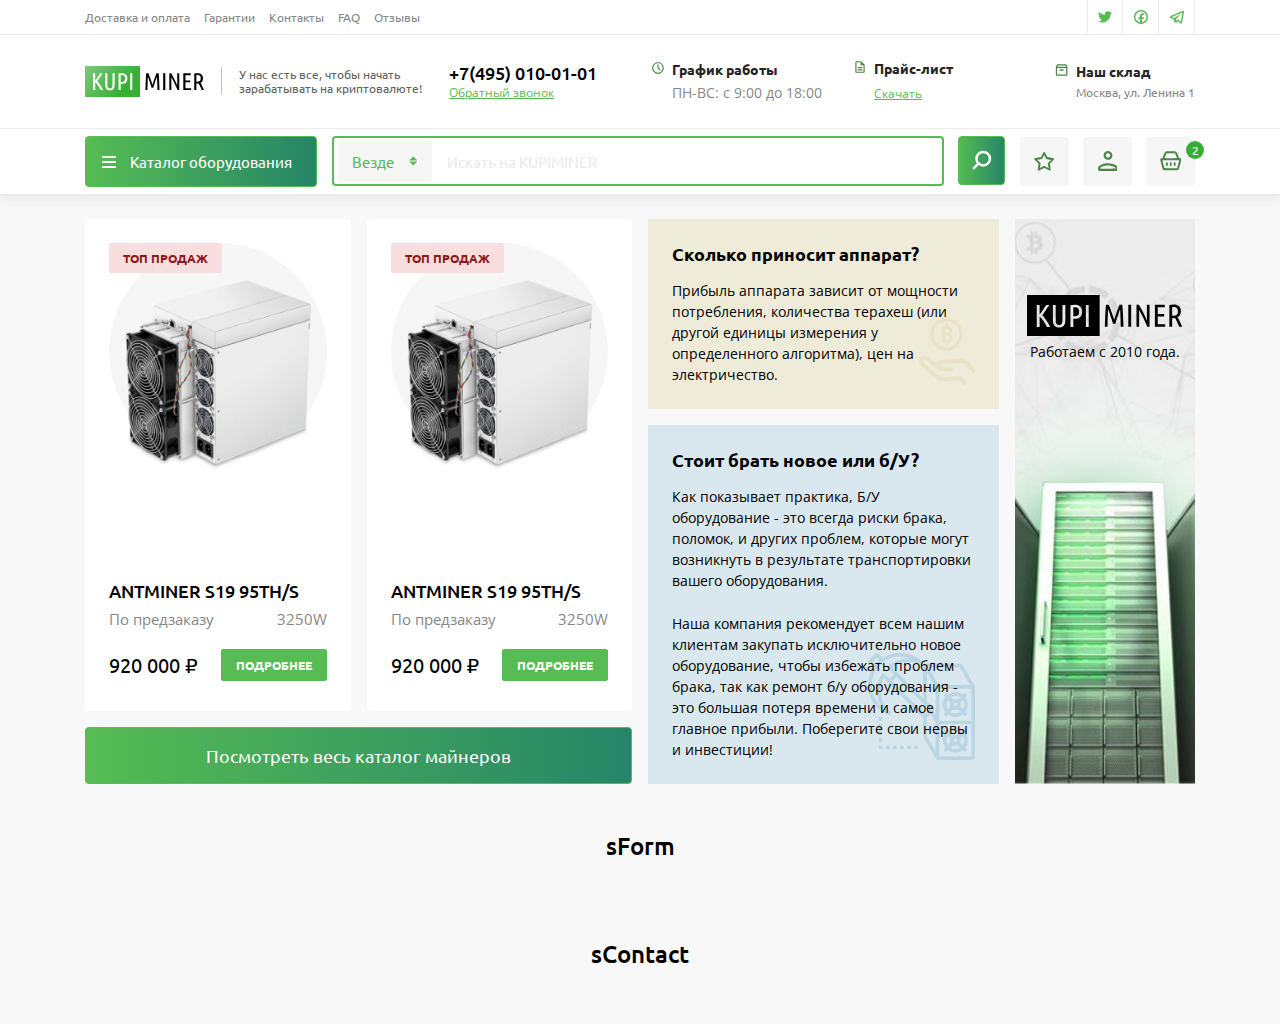
==== commit 68f94080: "made hb" ====
--- a/public/index.html
+++ b/public/index.html
@@ -13,11 +13,35 @@
 	</head>
 	<body>
 		<div class="main-wrapper">
-			<!--+mob-mnu()-->
+			<div class="mob-menu mob-menu--js">
+				<div class="mob-menu__inner mm-inner-js">
+					<div class="mob-menu__catalog-items"><a class="mob-menu__item" href="#"><span class="mob-menu__img"><img loading="lazy" src="img/svg/catalog-1.svg" alt=""/></span><span class="mob-menu__txt">Компьютерные товары</span></a><a class="mob-menu__item" href="#"><span class="mob-menu__img"><img loading="lazy" src="img/svg/catalog-1.svg" alt=""/></span><span class="mob-menu__txt">Корпуса для ферм на видеокартах</span></a><a class="mob-menu__item" href="#"><span class="mob-menu__img"><img loading="lazy" src="img/svg/catalog-2.svg" alt=""/></span><span class="mob-menu__txt">Электроника</span></a><a class="mob-menu__item" href="#"><span class="mob-menu__img"><img loading="lazy" src="img/svg/catalog-3.svg" alt=""/></span><span class="mob-menu__txt">Asic miners</span></a><a class="mob-menu__item" href="#"><span class="mob-menu__img"><img loading="lazy" src="img/svg/catalog-1.svg" alt=""/></span><span class="mob-menu__txt">GPU фермы</span></a><a class="mob-menu__item" href="#"><span class="mob-menu__img"><img loading="lazy" src="img/svg/catalog-3.svg" alt=""/></span><span class="mob-menu__txt">Аксессуары</span></a><a class="mob-menu__item" href="#"><span class="mob-menu__img"><img loading="lazy" src="img/svg/catalog-2.svg" alt=""/></span><span class="mob-menu__txt">Контейнеры для майнинга</span></a><a class="mob-menu__item" href="#"><span class="mob-menu__img"><img loading="lazy" src="img/svg/catalog-1.svg" alt=""/></span><span class="mob-menu__txt">Видеокарты</span></a>
+					</div>
+					<div class="mob-menu__gray-links">
+						<ul>
+							<li><a href="#">Отзывы</a></li>
+							<li><a href="#">Доставка и оплата</a></li>
+							<li><a href="#">Возврат</a></li>
+							<li><a href="#">Контакты</a></li>
+						</ul>
+					</div>
+					<div class="mob-menu__lower-content">
+						<div class="mob-menu__soc-row row gy-3">
+							<div class="col-auto"><a class="mob-menu__soc-item" href="#"><img loading="lazy" src="img/svg/tl-soc-tw.svg" alt=""/></a>
+							</div>
+							<div class="col-auto"><a class="mob-menu__soc-item" href="#"><img loading="lazy" src="img/svg/tl-soc-fb.svg" alt=""/></a>
+							</div>
+							<div class="col-auto"><a class="mob-menu__soc-item" href="#"><img loading="lazy" src="img/svg/tl-soc-tg.svg" alt=""/></a>
+							</div>
+						</div><a class="mob-menu__tel" href="tel:+74950100101">+7(495) 010-01-01</a><a class="mob-menu__call-back" href="#">Обратный звонок</a>
+					</div>
+				</div>
+			</div>
+			<!--  мобильное меню-->
 			<!-- start header-->
 			<header class="header" id="header">
 				<!-- start top-nav-->
-				<div class="top-line">
+				<div class="top-line d-none d-lg-block">
 					<div class="container">
 						<div class="row align-items-center">
 							<div class="col">
@@ -44,10 +68,10 @@
 						</div>
 					</div>
 				</div>
-				<div class="top-nav block-with-lazy">
-					<div class="top-nav__top">
+				<div class="top-nav top-nav--js block-with-lazy">
+					<div class="top-nav__top d-none d-lg-block">
 						<div class="container">
-							<div class="row align-items-center">
+							<div class="top-nav__top-row row align-items-center">
 								<div class="col-auto">
 									<div class="top-nav__logo-row row align-items-center">
 										<div class="col-auto"><a class="top-nav__logo" href="#"><img loading="lazy" src="img/svg/logo.svg" alt=""/></a>
@@ -62,7 +86,7 @@
 									<div class="top-nav__callback">Обратный звонок
 									</div>
 								</div>
-								<div class="top-nav__col top-nav__col--shedule col">
+								<div class="top-nav__col top-nav__col--shedule col d-xl-block d-none">
 									<div class="top-nav__iconed-row row">
 										<div class="col-auto">
 											<div class="top-nav__i-icon"><img loading="lazy" src="img/svg/h-clock.svg" alt=""/>
@@ -88,7 +112,7 @@
 										</div>
 									</div>
 								</div>
-								<div class="top-nav__col top-nav__col--store col-auto">
+								<div class="top-nav__col top-nav__col--store col-auto d-lg-block d-none">
 									<div class="top-nav__iconed-row row">
 										<div class="col-auto">
 											<div class="top-nav__i-icon"><img loading="lazy" src="img/svg/h-store.svg" alt=""/>
@@ -106,9 +130,13 @@
 						</div>
 					</div>
 					<div class="top-nav__bot">
-						<div class="container">
-							<div class="row">
-								<div class="col-auto">
+						<div class="top-nav__bot-cont container">
+							<div class="top-nav__bot-row row align-items-center">
+								<div class="col-auto d-lg-none">
+									<div class="top-nav__burger burger-js"><span></span>
+									</div>
+								</div>
+								<div class="col-auto d-none d-lg-block">
 									<div class="top-nav__catalog-cont">
 										<div class="top-nav__catalog-btn catalog-btn-js">
 											<div class="top-nav__c-burger"><span></span>
@@ -122,39 +150,51 @@
 										</div>
 									</div>
 								</div>
-								<div class="col">
+								<div class="col d-none d-lg-block">
 									<div class="top-nav__inp-row row">
-										<div class="col">
+										<div class="top-nav__inp-col col">
 											<div class="top-nav__input-box">
-												<select class="top-nav__select form-control form-select d-none">
+												<select class="top-nav__select form-control form-select">
+													<option>Везде</option>
+													<option>Везде2</option>
+													<option>Везде3</option>
 												</select><input class="top-nav__input form-control" type="text" placeholder="Искать на KUPIMINER"/>
 											</div>
 										</div>
 										<div class="col-auto">
-											<button class="top-nav__inp-btn" type="button">
-												<svg class="icon icon-zoom ">
-													<use xlink:href="img/svg/sprite.svg#zoom"></use>
-												</svg>
+											<button class="top-nav__inp-btn" type="button"><img loading="lazy" src="img/svg/zoom.svg" alt=""/>
 											</button>
 										</div>
 									</div>
 								</div>
-								<div class="col-auto">
-									<div class="top-nav__s-links-row row">
-										<div class="col-auto"><a class="top-nav__s-link" href="#">
+								<div class="col col-lg-auto">
+									<div class="top-nav__s-links-row row justify-content-end">
+										<div class="col-auto d-lg-none"><a class="top-nav__s-link search-sm-js" href="#"><img loading="lazy" src="img/svg/zoom-sm.svg" alt=""/></a>
+										</div>
+										<div class="col d-lg-none mob-search-col-js">
+											<div class="row">
+												<div class="col"><input class="top-nav__input-mob form-control inp-mob-js" type="text"/>
+												</div>
+												<div class="col-auto">
+													<div class="top-nav__m-close-btn m-close-btn-js"><img loading="lazy" src="img/svg/cross.svg" alt=""/>
+													</div>
+												</div>
+											</div>
+										</div>
+										<div class="col-auto s-col-js active"><a class="top-nav__s-link" href="#">
 											<svg class="icon icon-star ">
 												<use xlink:href="img/svg/sprite.svg#star"></use>
 											</svg></a>
 										</div>
-										<div class="col-auto"><a class="top-nav__s-link" href="#">
+										<div class="col-auto s-col-js active"><a class="top-nav__s-link" href="#">
 											<svg class="icon icon-user ">
 												<use xlink:href="img/svg/sprite.svg#user"></use>
 											</svg></a>
 										</div>
-										<div class="col-auto"><a class="top-nav__s-link top-nav__s-link--cart" href="#">
+										<div class="col-auto s-col-js active"><a class="top-nav__s-link top-nav__s-link--cart" href="#">
 											<svg class="icon icon-cart ">
 												<use xlink:href="img/svg/sprite.svg#cart"></use>
-											</svg></a>
+											</svg><span class="top-nav__amount-ball">2</span></a>
 										</div>
 									</div>
 								</div>
@@ -168,10 +208,119 @@
 			<!-- start headerBlock-->
 			<div class="headerBlock section" id="headerBlock">
 				<div class="container">
-					<div class="section-title text-center">
-						<h2>headerBlock ds dfsdfdsfsd</h2>
-					</div>
-					<div class="row"></div>
+					<div class="headerBlock__main-row row">
+						<div class="headerBlock__l-col col-xl-6">
+							<div class="headerBlock__sub-row headerBlock__sub-row--left row">
+								<div class="col-sm-6">
+									<div class="prod-card">
+										<div class="prod-card__img-box">
+											<div class="prod-card__tags">
+												<div class="prod-card__t-row row gy-2">
+													<div class="col-auto">
+														<div class="prod-card__tag" style="color: #901A1A; background-color:#F8DEDE;">топ продаж
+														</div>
+													</div>
+												</div>
+											</div>
+											<div class="prod-card__backplate">
+												<div class="prod-card__bp-ball">
+												</div>
+											</div><a class="prod-card__img" href="#"><img loading="lazy" src="img/@2x/prod-card-1.png" alt=""/></a>
+										</div><a class="prod-card__title" href="#">Antminer S19 95TH/s</a>
+										<div class="prod-card__gray-row row align-items-center">
+											<div class="col">
+												<div class="prod-card__gray">По предзаказу
+												</div>
+											</div>
+											<div class="col-auto">
+												<div class="prod-card__gray">3250W
+												</div>
+											</div>
+										</div>
+										<div class="prod-card__price-row row align-items-center">
+											<div class="col">
+												<div class="prod-card__price">920 000 ₽
+												</div>
+											</div>
+											<div class="col-auto"><a class="prod-card__det-btn" href="#">подробнее</a>
+											</div>
+										</div>
+									</div>
+								</div>
+								<div class="col-sm-6">
+									<div class="prod-card">
+										<div class="prod-card__img-box">
+											<div class="prod-card__tags">
+												<div class="prod-card__t-row row gy-2">
+													<div class="col-auto">
+														<div class="prod-card__tag" style="color: #901A1A; background-color:#F8DEDE;">топ продаж
+														</div>
+													</div>
+												</div>
+											</div>
+											<div class="prod-card__backplate">
+												<div class="prod-card__bp-ball">
+												</div>
+											</div><a class="prod-card__img" href="#"><img loading="lazy" src="img/@2x/prod-card-1.png" alt=""/></a>
+										</div><a class="prod-card__title" href="#">Antminer S19 95TH/s</a>
+										<div class="prod-card__gray-row row align-items-center">
+											<div class="col">
+												<div class="prod-card__gray">По предзаказу
+												</div>
+											</div>
+											<div class="col-auto">
+												<div class="prod-card__gray">3250W
+												</div>
+											</div>
+										</div>
+										<div class="prod-card__price-row row align-items-center">
+											<div class="col">
+												<div class="prod-card__price">920 000 ₽
+												</div>
+											</div>
+											<div class="col-auto"><a class="prod-card__det-btn" href="#">подробнее</a>
+											</div>
+										</div>
+									</div>
+								</div>
+							</div><a class="headerBlock__big-btn" href="#">Посмотреть весь каталог майнеров</a>
+						</div>
+						<div class="headerBlock__r-col col-xl-6">
+							<div class="headerBlock__sub-row row">
+								<div class="headerBlock__txt-col col">
+									<div class="headerBlock__txt-item" style="background-color: #EFEBD9">
+										<div class="headerBlock__bg-img"><img loading="lazy" src="img/svg/hb-txt-item-bg-1.svg" alt=""/>
+										</div>
+										<div class="headerBlock__txt-content">
+											<h4>Сколько приносит аппарат?</h4>
+											<p>Прибыль аппарата зависит от мощности потребления, количества терахеш (или другой единицы измерения у определенного алгоритма), цен на электричество.</p>
+										</div>
+									</div>
+									<div class="headerBlock__txt-item" style="background-color: #D9E8EF">
+										<div class="headerBlock__bg-img"><img loading="lazy" src="img/svg/hb-txt-item-bg-2.svg" alt=""/>
+										</div>
+										<div class="headerBlock__txt-content">
+											<h4>Стоит брать новое или б/У?</h4>
+											<p>Как показывает практика, Б/У оборудование - это всегда риски брака, поломок, и других проблем, которые могут возникнуть в результате транспортировки вашего оборудования.</p>
+											<p>Наша компания рекомендует всем нашим клиентам закупать исключительно новое оборудование, чтобы избежать проблем брака, так как ремонт б/у оборудования - это большая потеря времени и самое главное прибыли. Поберегите свои нервы и инвестиции!</p>
+										</div>
+									</div>
+								</div>
+								<div class="headerBlock__baner-col col-auto d-none d-sm-block">
+									<div class="headerBlock__baner">
+										<div class="headerBlock__img"><img loading="lazy" src="img/@2x/hb-baner-img.jpg" alt=""/>
+										</div>
+										<div class="headerBlock__content">
+											<div class="headerBlock__logo"><img loading="lazy" src="img/svg/logo-black.svg" alt=""/>
+											</div>
+											<div class="headerBlock__txt">Работаем с 2010 года.
+											</div>
+										</div>
+									</div>
+								</div>
+							</div>
+						</div>
+					</div>
 				</div>
 			</div>
 			<!-- end headerBlock-->
--- a/public/css/main.min.css
+++ b/public/css/main.min.css
@@ -1 +1 @@
-@font-face{font-family:swiper-icons;src:url("data:application/font-woff;charset=utf-8;base64, [base64]//wADZ2x5ZgAAAywAAADMAAAD2MHtryVoZWFkAAABbAAAADAAAAA2E2+eoWhoZWEAAAGcAAAAHwAAACQC9gDzaG10eAAAAigAAAAZAAAArgJkABFsb2NhAAAC0AAAAFoAAABaFQAUGG1heHAAAAG8AAAAHwAAACAAcABAbmFtZQAAA/gAAAE5AAACXvFdBwlwb3N0AAAFNAAAAGIAAACE5s74hXjaY2BkYGAAYpf5Hu/j+W2+MnAzMYDAzaX6QjD6/4//Bxj5GA8AuRwMYGkAPywL13jaY2BkYGA88P8Agx4j+/8fQDYfA1AEBWgDAIB2BOoAeNpjYGRgYNBh4GdgYgABEMnIABJzYNADCQAACWgAsQB42mNgYfzCOIGBlYGB0YcxjYGBwR1Kf2WQZGhhYGBiYGVmgAFGBiQQkOaawtDAoMBQxXjg/wEGPcYDDA4wNUA2CCgwsAAAO4EL6gAAeNpj2M0gyAACqxgGNWBkZ2D4/wMA+xkDdgAAAHjaY2BgYGaAYBkGRgYQiAHyGMF8FgYHIM3DwMHABGQrMOgyWDLEM1T9/w8UBfEMgLzE////P/5//f/V/xv+r4eaAAeMbAxwIUYmIMHEgKYAYjUcsDAwsLKxc3BycfPw8jEQA/[base64]/uznmfPFBNODM2K7MTQ45YEAZqGP81AmGGcF3iPqOop0r1SPTaTbVkfUe4HXj97wYE+yNwWYxwWu4v1ugWHgo3S1XdZEVqWM7ET0cfnLGxWfkgR42o2PvWrDMBSFj/IHLaF0zKjRgdiVMwScNRAoWUoH78Y2icB/yIY09An6AH2Bdu/UB+yxopYshQiEvnvu0dURgDt8QeC8PDw7Fpji3fEA4z/PEJ6YOB5hKh4dj3EvXhxPqH/SKUY3rJ7srZ4FZnh1PMAtPhwP6fl2PMJMPDgeQ4rY8YT6Gzao0eAEA409DuggmTnFnOcSCiEiLMgxCiTI6Cq5DZUd3Qmp10vO0LaLTd2cjN4fOumlc7lUYbSQcZFkutRG7g6JKZKy0RmdLY680CDnEJ+UMkpFFe1RN7nxdVpXrC4aTtnaurOnYercZg2YVmLN/d/gczfEimrE/fs/bOuq29Zmn8tloORaXgZgGa78yO9/cnXm2BpaGvq25Dv9S4E9+5SIc9PqupJKhYFSSl47+Qcr1mYNAAAAeNptw0cKwkAAAMDZJA8Q7OUJvkLsPfZ6zFVERPy8qHh2YER+3i/BP83vIBLLySsoKimrqKqpa2hp6+jq6RsYGhmbmJqZSy0sraxtbO3sHRydnEMU4uR6yx7JJXveP7WrDycAAAAAAAH//wACeNpjYGRgYOABYhkgZgJCZgZNBkYGLQZtIJsFLMYAAAw3ALgAeNolizEKgDAQBCchRbC2sFER0YD6qVQiBCv/H9ezGI6Z5XBAw8CBK/m5iQQVauVbXLnOrMZv2oLdKFa8Pjuru2hJzGabmOSLzNMzvutpB3N42mNgZGBg4GKQYzBhYMxJLMlj4GBgAYow/P/PAJJhLM6sSoWKfWCAAwDAjgbRAAB42mNgYGBkAIIbCZo5IPrmUn0hGA0AO8EFTQAA") format("woff");font-weight:400;font-style:normal}:root{--swiper-theme-color:#007aff}.swiper-container{margin-left:auto;margin-right:auto;position:relative;overflow:hidden;list-style:none;padding:0;z-index:1}.swiper-container-vertical>.swiper-wrapper{flex-direction:column}.swiper-wrapper{position:relative;width:100%;height:100%;z-index:1;display:flex;transition-property:transform;box-sizing:content-box}.swiper-container-android .swiper-slide,.swiper-wrapper{transform:translateZ(0)}.swiper-container-multirow>.swiper-wrapper{flex-wrap:wrap}.swiper-container-multirow-column>.swiper-wrapper{flex-wrap:wrap;flex-direction:column}.swiper-container-free-mode>.swiper-wrapper{transition-timing-function:ease-out;margin:0 auto}.swiper-container-pointer-events{touch-action:pan-y}.swiper-container-pointer-events.swiper-container-vertical{touch-action:pan-x}.swiper-slide{flex-shrink:0;width:100%;height:100%;position:relative;transition-property:transform}.swiper-slide-invisible-blank{visibility:hidden}.swiper-container-autoheight,.swiper-container-autoheight .swiper-slide{height:auto}.swiper-container-autoheight .swiper-wrapper{align-items:flex-start;transition-property:transform,height}.swiper-container-3d{perspective:1200px}.swiper-container-3d .swiper-cube-shadow,.swiper-container-3d .swiper-slide,.swiper-container-3d .swiper-slide-shadow-bottom,.swiper-container-3d .swiper-slide-shadow-left,.swiper-container-3d .swiper-slide-shadow-right,.swiper-container-3d .swiper-slide-shadow-top,.swiper-container-3d .swiper-wrapper{transform-style:preserve-3d}.swiper-container-3d .swiper-slide-shadow-bottom,.swiper-container-3d .swiper-slide-shadow-left,.swiper-container-3d .swiper-slide-shadow-right,.swiper-container-3d .swiper-slide-shadow-top{position:absolute;left:0;top:0;width:100%;height:100%;pointer-events:none;z-index:10}.swiper-container-3d .swiper-slide-shadow-left{background-image:linear-gradient(270deg,rgba(0,0,0,.5),transparent)}.swiper-container-3d .swiper-slide-shadow-right{background-image:linear-gradient(90deg,rgba(0,0,0,.5),transparent)}.swiper-container-3d .swiper-slide-shadow-top{background-image:linear-gradient(0deg,rgba(0,0,0,.5),transparent)}.swiper-container-3d .swiper-slide-shadow-bottom{background-image:linear-gradient(180deg,rgba(0,0,0,.5),transparent)}.swiper-container-css-mode>.swiper-wrapper{overflow:auto;scrollbar-width:none;-ms-overflow-style:none}.swiper-container-css-mode>.swiper-wrapper::-webkit-scrollbar{display:none}.swiper-container-css-mode>.swiper-wrapper>.swiper-slide{scroll-snap-align:start start}.swiper-container-horizontal.swiper-container-css-mode>.swiper-wrapper{scroll-snap-type:x mandatory}.swiper-container-vertical.swiper-container-css-mode>.swiper-wrapper{scroll-snap-type:y mandatory}.icon{display:inline-block;width:1em;height:1em;fill:currentColor}.icon-cart{font-size:2.6rem;width:1em}.icon-star{font-size:2rem;width:1.05em}.icon-user{font-size:1.9rem;width:1em}.icon-zoom{font-size:2.3rem;width:1em}:root{--bs-white:#fff;--bs-black:#000;--bs-primary:#56bc53;--bs-secondary:#878787;--bs-success:#56bc53;--bs-info:#0dcaf0;--bs-warning:#ffc107;--bs-danger:#dc3545;--bs-light:#ebebeb;--bs-dark:#212529;--bs-font-sans-serif:"Ubuntu",system-ui,-apple-system,"Segoe UI",Roboto,"Helvetica Neue",Arial,"Noto Sans","Liberation Sans",sans-serif,"Apple Color Emoji","Segoe UI Emoji","Segoe UI Symbol","Noto Color Emoji";--bs-font-monospace:SFMono-Regular,Menlo,Monaco,Consolas,"Liberation Mono","Courier New",monospace;--bs-gradient:linear-gradient(180deg,hsla(0,0%,100%,0.15),hsla(0,0%,100%,0))}*,:after,:before{box-sizing:border-box}body{margin:0;font-family:var(--bs-font-sans-serif);font-size:1rem;font-weight:400;line-height:1.5;color:#000;background-color:#fff;-webkit-text-size-adjust:100%;-webkit-tap-highlight-color:rgba(0,0,0,0)}hr{margin:1rem 0;color:inherit;background-color:currentColor;border:0;opacity:.25}hr:not([size]){height:1px}.h1,.h2,.h3,.h4,.h5,.h6,h1,h2,h3,h4,h5,h6{margin-top:0;margin-bottom:.5rem;font-weight:500;line-height:1.2}.h1,h1{font-size:calc(1.375rem + 1.5vw)}.h2,h2{font-size:calc(1.325rem + .9vw)}.h3,h3{font-size:calc(1.3rem + .6vw)}.h4,h4{font-size:calc(1.275rem + .3vw)}.h5,h5{font-size:1.25rem}.h6,h6{font-size:1rem}p{margin-top:0;margin-bottom:1rem}abbr[data-bs-original-title],abbr[title]{-webkit-text-decoration:underline dotted;text-decoration:underline dotted;cursor:help;-webkit-text-decoration-skip-ink:none;text-decoration-skip-ink:none}address{margin-bottom:1rem;font-style:normal;line-height:inherit}ol,ul{padding-left:2rem}dl,ol,ul{margin-top:0;margin-bottom:1rem}ol ol,ol ul,ul ol,ul ul{margin-bottom:0}dt{font-weight:700}dd{margin-bottom:.5rem;margin-left:0}blockquote{margin:0 0 1rem}b,strong{font-weight:bolder}.small,small{font-size:.875em}.mark,mark{padding:.2em;background-color:#fcf8e3}sub,sup{position:relative;font-size:.75em;line-height:0;vertical-align:baseline}sub{bottom:-.25em}sup{top:-.5em}a{color:#56bc53;text-decoration:underline}a:hover{color:#459642}a:not([href]):not([class]),a:not([href]):not([class]):hover{color:inherit;text-decoration:none}code,kbd,pre,samp{font-family:var(--bs-font-monospace);font-size:1em;direction:ltr;unicode-bidi:bidi-override}pre{display:block;margin-top:0;margin-bottom:1rem;overflow:auto;font-size:.875em}pre code{font-size:inherit;color:inherit;word-break:normal}code{font-size:.875em;color:#d63384;word-wrap:break-word}a>code{color:inherit}kbd{padding:.2rem .4rem;font-size:.875em;color:#fff;background-color:#212529;border-radius:.2rem}kbd kbd{padding:0;font-size:1em;font-weight:700}figure{margin:0 0 1rem}img,svg{vertical-align:middle}table{caption-side:bottom;border-collapse:collapse}caption{padding-top:.5rem;padding-bottom:.5rem;color:#878787;text-align:left}th{text-align:inherit;text-align:-webkit-match-parent}tbody,td,tfoot,th,thead,tr{border:0 solid;border-color:inherit}label{display:inline-block}button{border-radius:0}button:focus:not(:focus-visible){outline:0}button,input,optgroup,select,textarea{margin:0;font-family:inherit;font-size:inherit;line-height:inherit}button,select{text-transform:none}[role=button]{cursor:pointer}select{word-wrap:normal}select:disabled{opacity:1}[list]::-webkit-calendar-picker-indicator{display:none}[type=button],[type=reset],[type=submit],button{-webkit-appearance:button}[type=button]:not(:disabled),[type=reset]:not(:disabled),[type=submit]:not(:disabled),button:not(:disabled){cursor:pointer}::-moz-focus-inner{padding:0;border-style:none}textarea{resize:vertical}fieldset{min-width:0;padding:0;margin:0;border:0}legend{float:left;width:100%;padding:0;margin-bottom:.5rem;font-size:calc(1.275rem + .3vw);line-height:inherit}legend+*{clear:left}::-webkit-datetime-edit-day-field,::-webkit-datetime-edit-fields-wrapper,::-webkit-datetime-edit-hour-field,::-webkit-datetime-edit-minute,::-webkit-datetime-edit-month-field,::-webkit-datetime-edit-text,::-webkit-datetime-edit-year-field{padding:0}::-webkit-inner-spin-button{height:auto}[type=search]{outline-offset:-2px;-webkit-appearance:textfield}::-webkit-search-decoration{-webkit-appearance:none}::-webkit-color-swatch-wrapper{padding:0}::file-selector-button{font:inherit}::-webkit-file-upload-button{font:inherit;-webkit-appearance:button}output{display:inline-block}iframe{border:0}summary{display:list-item;cursor:pointer}progress{vertical-align:baseline}[hidden]{display:none!important}.lead{font-size:1.25rem;font-weight:300}.display-1{font-size:calc(1.625rem + 4.5vw)}.display-1,.display-2{font-weight:300;line-height:1.2}.display-2{font-size:calc(1.575rem + 3.9vw)}.display-3{font-size:calc(1.525rem + 3.3vw)}.display-3,.display-4{font-weight:300;line-height:1.2}.display-4{font-size:calc(1.475rem + 2.7vw)}.display-5{font-size:calc(1.425rem + 2.1vw)}.display-5,.display-6{font-weight:300;line-height:1.2}.display-6{font-size:calc(1.375rem + 1.5vw)}.list-inline,.list-unstyled{padding-left:0;list-style:none}.list-inline-item{display:inline-block}.list-inline-item:not(:last-child){margin-right:.5rem}.initialism{font-size:.875em;text-transform:uppercase}.blockquote{margin-bottom:1rem;font-size:1.25rem}.blockquote>:last-child{margin-bottom:0}.blockquote-footer{margin-top:-1rem;margin-bottom:1rem;font-size:.875em;color:#878787}.blockquote-footer:before{content:"\2014\00A0"}.container,.container-fluid,.container-lg,.container-md,.container-sm,.container-xl,.container-xxl{width:100%;padding-right:var(--bs-gutter-x,15px);padding-left:var(--bs-gutter-x,15px);margin-right:auto;margin-left:auto}.row{--bs-gutter-x:30px;--bs-gutter-y:0;display:flex;flex-wrap:wrap;margin-top:calc(var(--bs-gutter-y)*-1);margin-right:calc(var(--bs-gutter-x)/-2);margin-left:calc(var(--bs-gutter-x)/-2)}.row>*{flex-shrink:0;width:100%;max-width:100%;padding-right:calc(var(--bs-gutter-x)/2);padding-left:calc(var(--bs-gutter-x)/2);margin-top:var(--bs-gutter-y)}.col{flex:1 0 0%}.row-cols-auto>*{flex:0 0 auto;width:auto}.row-cols-1>*{flex:0 0 auto;width:100%}.row-cols-2>*{flex:0 0 auto;width:50%}.row-cols-3>*{flex:0 0 auto;width:33.33333%}.row-cols-4>*{flex:0 0 auto;width:25%}.row-cols-5>*{flex:0 0 auto;width:20%}.row-cols-6>*{flex:0 0 auto;width:16.66667%}.col-auto{flex:0 0 auto;width:auto}.col-1{flex:0 0 auto;width:8.33333%}.col-2{flex:0 0 auto;width:16.66667%}.col-3{flex:0 0 auto;width:25%}.col-4{flex:0 0 auto;width:33.33333%}.col-5{flex:0 0 auto;width:41.66667%}.col-6{flex:0 0 auto;width:50%}.col-7{flex:0 0 auto;width:58.33333%}.col-8{flex:0 0 auto;width:66.66667%}.col-9{flex:0 0 auto;width:75%}.col-10{flex:0 0 auto;width:83.33333%}.col-11{flex:0 0 auto;width:91.66667%}.col-12{flex:0 0 auto;width:100%}.offset-1{margin-left:8.33333%}.offset-2{margin-left:16.66667%}.offset-3{margin-left:25%}.offset-4{margin-left:33.33333%}.offset-5{margin-left:41.66667%}.offset-6{margin-left:50%}.offset-7{margin-left:58.33333%}.offset-8{margin-left:66.66667%}.offset-9{margin-left:75%}.offset-10{margin-left:83.33333%}.offset-11{margin-left:91.66667%}.g-0,.gx-0{--bs-gutter-x:0}.g-0,.gy-0{--bs-gutter-y:0}.g-1,.gx-1{--bs-gutter-x:0.25rem}.g-1,.gy-1{--bs-gutter-y:0.25rem}.g-2,.gx-2{--bs-gutter-x:0.5rem}.g-2,.gy-2{--bs-gutter-y:0.5rem}.g-3,.gx-3{--bs-gutter-x:1rem}.g-3,.gy-3{--bs-gutter-y:1rem}.g-4,.gx-4{--bs-gutter-x:1.5rem}.g-4,.gy-4{--bs-gutter-y:1.5rem}.g-5,.gx-5{--bs-gutter-x:3rem}.g-5,.gy-5{--bs-gutter-y:3rem}.form-label{margin-bottom:.5rem}.col-form-label{padding-top:calc(1.14286rem + 1px);padding-bottom:calc(1.14286rem + 1px);margin-bottom:0;font-size:inherit;line-height:1.5}.col-form-label-lg{padding-top:calc(.5rem + 1px);padding-bottom:calc(.5rem + 1px);font-size:1.25rem}.col-form-label-sm{padding-top:calc(.25rem + 1px);padding-bottom:calc(.25rem + 1px);font-size:.875rem}.form-text{margin-top:.25rem;font-size:.875em;color:#878787}.form-control{display:block;width:100%;padding:1.14286rem 1.71429rem;font-size:1rem;font-weight:400;line-height:1.5;color:#000;background-color:#fff;background-clip:padding-box;border:1px solid #ced4da;-webkit-appearance:none;-moz-appearance:none;appearance:none;border-radius:2px;transition:border-color .15s ease-in-out,box-shadow .15s ease-in-out}.form-control[type=file]{overflow:hidden}.form-control[type=file]:not(:disabled):not([readonly]){cursor:pointer}.form-control:focus{color:#000;background-color:#fff;border-color:#abdea9;outline:0;box-shadow:0 0 0 .25rem rgba(86,188,83,.25)}.form-control::-webkit-date-and-time-value{height:1.5em}.form-control::-moz-placeholder{color:#878787;opacity:1}.form-control::placeholder{color:#878787;opacity:1}.form-control:disabled,.form-control[readonly]{background-color:#e9ecef;opacity:1}.form-control::file-selector-button{padding:1.14286rem 1.71429rem;margin:-1.14286rem -1.71429rem;-webkit-margin-end:1.71429rem;margin-inline-end:1.71429rem;color:#000;background-color:#e9ecef;pointer-events:none;border:0 solid;border-color:inherit;border-inline-end-width:1px;border-radius:0;transition:color .15s ease-in-out,background-color .15s ease-in-out,border-color .15s ease-in-out,box-shadow .15s ease-in-out}.form-control:hover:not(:disabled):not([readonly])::file-selector-button{background-color:#dde0e3}.form-control::-webkit-file-upload-button{padding:1.14286rem 1.71429rem;margin:-1.14286rem -1.71429rem;-webkit-margin-end:1.71429rem;margin-inline-end:1.71429rem;color:#000;background-color:#e9ecef;pointer-events:none;border:0 solid;border-color:inherit;border-inline-end-width:1px;border-radius:0;-webkit-transition:color .15s ease-in-out,background-color .15s ease-in-out,border-color .15s ease-in-out,box-shadow .15s ease-in-out;transition:color .15s ease-in-out,background-color .15s ease-in-out,border-color .15s ease-in-out,box-shadow .15s ease-in-out}.form-control:hover:not(:disabled):not([readonly])::-webkit-file-upload-button{background-color:#dde0e3}.form-control-plaintext{display:block;width:100%;padding:1.14286rem 0;margin-bottom:0;line-height:1.5;color:#000;background-color:transparent;border:solid transparent;border-width:1px 0}.form-control-plaintext.form-control-lg,.form-control-plaintext.form-control-sm{padding-right:0;padding-left:0}.form-control-sm{min-height:calc(1.5em + .5rem + 2px);padding:.25rem .5rem;font-size:.875rem;border-radius:.2rem}.form-control-sm::file-selector-button{padding:.25rem .5rem;margin:-.25rem -.5rem;-webkit-margin-end:.5rem;margin-inline-end:.5rem}.form-control-sm::-webkit-file-upload-button{padding:.25rem .5rem;margin:-.25rem -.5rem;-webkit-margin-end:.5rem;margin-inline-end:.5rem}.form-control-lg{min-height:calc(1.5em + 1rem + 2px);padding:.5rem 1rem;font-size:1.25rem;border-radius:.3rem}.form-control-lg::file-selector-button{padding:.5rem 1rem;margin:-.5rem -1rem;-webkit-margin-end:1rem;margin-inline-end:1rem}.form-control-lg::-webkit-file-upload-button{padding:.5rem 1rem;margin:-.5rem -1rem;-webkit-margin-end:1rem;margin-inline-end:1rem}textarea.form-control{min-height:calc(1.5em + 2.28571rem + 2px)}textarea.form-control-sm{min-height:calc(1.5em + .5rem + 2px)}textarea.form-control-lg{min-height:calc(1.5em + 1rem + 2px)}.form-control-color{max-width:3rem;height:auto;padding:1.14286rem}.form-control-color:not(:disabled):not([readonly]){cursor:pointer}.form-control-color::-moz-color-swatch{height:1.5em;border-radius:2px}.form-control-color::-webkit-color-swatch{height:1.5em;border-radius:2px}.form-select{display:block;width:100%;padding:1.14286rem 5.14286rem 1.14286rem 1.71429rem;font-size:1rem;font-weight:400;line-height:1.5;color:#000;background-color:#fff;background-image:url("data:image/svg+xml;charset=utf-8,%3Csvg xmlns='http://www.w3.org/2000/svg' viewBox='0 0 16 16'%3E%3Cpath fill='none' stroke='%23343a40' stroke-linecap='round' stroke-linejoin='round' stroke-width='2' d='M2 5l6 6 6-6'/%3E%3C/svg%3E");background-repeat:no-repeat;background-position:right 1.71429rem center;background-size:16px 12px;border:1px solid #ced4da;border-radius:2px;-webkit-appearance:none;-moz-appearance:none;appearance:none}.form-select:focus{border-color:#abdea9;outline:0;box-shadow:0 0 0 .25rem rgba(86,188,83,.25)}.form-select[multiple],.form-select[size]:not([size="1"]){padding-right:1.71429rem;background-image:none}.form-select:disabled{background-color:#e9ecef}.form-select:-moz-focusring{color:transparent;text-shadow:0 0 0 #000}.form-select-sm{padding-top:.25rem;padding-bottom:.25rem;padding-left:.5rem;font-size:.875rem}.form-select-lg{padding-top:.5rem;padding-bottom:.5rem;padding-left:1rem;font-size:1.25rem}.form-check{display:block;min-height:1.5rem;padding-left:1.5em;margin-bottom:.125rem}.form-check .form-check-input{float:left;margin-left:-1.5em}.form-check-input{width:1em;height:1em;margin-top:.25em;vertical-align:top;background-color:#fff;background-repeat:no-repeat;background-position:50%;background-size:contain;border:1px solid rgba(0,0,0,.25);-webkit-appearance:none;-moz-appearance:none;appearance:none;-webkit-print-color-adjust:exact;color-adjust:exact}.form-check-input[type=checkbox]{border-radius:.25em}.form-check-input[type=radio]{border-radius:50%}.form-check-input:active{filter:brightness(90%)}.form-check-input:focus{border-color:#abdea9;outline:0;box-shadow:0 0 0 .25rem rgba(86,188,83,.25)}.form-check-input:checked{background-color:#56bc53;border-color:#56bc53}.form-check-input:checked[type=checkbox]{background-image:url("data:image/svg+xml;charset=utf-8,%3Csvg xmlns='http://www.w3.org/2000/svg' viewBox='0 0 20 20'%3E%3Cpath fill='none' stroke='%23fff' stroke-linecap='round' stroke-linejoin='round' stroke-width='3' d='M6 10l3 3 6-6'/%3E%3C/svg%3E")}.form-check-input:checked[type=radio]{background-image:url("data:image/svg+xml;charset=utf-8,%3Csvg xmlns='http://www.w3.org/2000/svg' viewBox='-4 -4 8 8'%3E%3Ccircle r='2' fill='%23fff'/%3E%3C/svg%3E")}.form-check-input[type=checkbox]:indeterminate{background-color:#56bc53;border-color:#56bc53;background-image:url("data:image/svg+xml;charset=utf-8,%3Csvg xmlns='http://www.w3.org/2000/svg' viewBox='0 0 20 20'%3E%3Cpath fill='none' stroke='%23fff' stroke-linecap='round' stroke-linejoin='round' stroke-width='3' d='M6 10h8'/%3E%3C/svg%3E")}.form-check-input:disabled{pointer-events:none;filter:none;opacity:.5}.form-check-input:disabled~.form-check-label,.form-check-input[disabled]~.form-check-label{opacity:.5}.form-switch{padding-left:2.5em}.form-switch .form-check-input{width:2em;margin-left:-2.5em;background-image:url("data:image/svg+xml;charset=utf-8,%3Csvg xmlns='http://www.w3.org/2000/svg' viewBox='-4 -4 8 8'%3E%3Ccircle r='3' fill='rgba(0, 0, 0, 0.25)'/%3E%3C/svg%3E");background-position:0;border-radius:2em;transition:background-position .15s ease-in-out}.form-switch .form-check-input:focus{background-image:url("data:image/svg+xml;charset=utf-8,%3Csvg xmlns='http://www.w3.org/2000/svg' viewBox='-4 -4 8 8'%3E%3Ccircle r='3' fill='%23abdea9'/%3E%3C/svg%3E")}.form-switch .form-check-input:checked{background-position:100%;background-image:url("data:image/svg+xml;charset=utf-8,%3Csvg xmlns='http://www.w3.org/2000/svg' viewBox='-4 -4 8 8'%3E%3Ccircle r='3' fill='%23fff'/%3E%3C/svg%3E")}.form-check-inline{display:inline-block;margin-right:1rem}.btn-check{position:absolute;clip:rect(0,0,0,0);pointer-events:none}.btn-check:disabled+.btn,.btn-check:disabled+.btn-gradient,.btn-check:disabled+.top-nav__catalog-btn,.btn-check[disabled]+.btn,.btn-check[disabled]+.btn-gradient,.btn-check[disabled]+.top-nav__catalog-btn{pointer-events:none;filter:none;opacity:.65}.form-range{width:100%;height:1.5rem;padding:0;background-color:transparent;-webkit-appearance:none;-moz-appearance:none;appearance:none}.form-range:focus{outline:0}.form-range:focus::-webkit-slider-thumb{box-shadow:0 0 0 1px #fff,0 0 0 .25rem rgba(86,188,83,.25)}.form-range:focus::-moz-range-thumb{box-shadow:0 0 0 1px #fff,0 0 0 .25rem rgba(86,188,83,.25)}.form-range::-moz-focus-outer{border:0}.form-range::-webkit-slider-thumb{width:1rem;height:1rem;margin-top:-.25rem;background-color:#56bc53;border:0;border-radius:1rem;-webkit-transition:background-color .15s ease-in-out,border-color .15s ease-in-out,box-shadow .15s ease-in-out;transition:background-color .15s ease-in-out,border-color .15s ease-in-out,box-shadow .15s ease-in-out;-webkit-appearance:none;appearance:none}.form-range::-webkit-slider-thumb:active{background-color:#ccebcb}.form-range::-webkit-slider-runnable-track{width:100%;height:.5rem;color:transparent;cursor:pointer;background-color:#dee2e6;border-color:transparent;border-radius:1rem}.form-range::-moz-range-thumb{width:1rem;height:1rem;background-color:#56bc53;border:0;border-radius:1rem;-moz-transition:background-color .15s ease-in-out,border-color .15s ease-in-out,box-shadow .15s ease-in-out;transition:background-color .15s ease-in-out,border-color .15s ease-in-out,box-shadow .15s ease-in-out;-moz-appearance:none;appearance:none}.form-range::-moz-range-thumb:active{background-color:#ccebcb}.form-range::-moz-range-track{width:100%;height:.5rem;color:transparent;cursor:pointer;background-color:#dee2e6;border-color:transparent;border-radius:1rem}.form-range:disabled{pointer-events:none}.form-range:disabled::-webkit-slider-thumb{background-color:#adb5bd}.form-range:disabled::-moz-range-thumb{background-color:#adb5bd}.form-floating{position:relative}.form-floating>.form-control,.form-floating>.form-select{height:calc(3.5rem + 2px);padding:1rem 1.71429rem}.form-floating>label{position:absolute;top:0;left:0;height:100%;padding:1rem 1.71429rem;pointer-events:none;border:1px solid transparent;transform-origin:0 0;transition:opacity .1s ease-in-out,transform .1s ease-in-out}.form-floating>.form-control::-moz-placeholder{color:transparent}.form-floating>.form-control::placeholder{color:transparent}.form-floating>.form-control:not(:-moz-placeholder-shown){padding-top:1.625rem;padding-bottom:.625rem}.form-floating>.form-control:focus,.form-floating>.form-control:not(:placeholder-shown){padding-top:1.625rem;padding-bottom:.625rem}.form-floating>.form-control:-webkit-autofill{padding-top:1.625rem;padding-bottom:.625rem}.form-floating>.form-select{padding-top:1.625rem;padding-bottom:.625rem}.form-floating>.form-control:not(:-moz-placeholder-shown)~label{opacity:.65;transform:scale(.85) translateY(-.5rem) translateX(.15rem)}.form-floating>.form-control:focus~label,.form-floating>.form-control:not(:placeholder-shown)~label,.form-floating>.form-select~label{opacity:.65;transform:scale(.85) translateY(-.5rem) translateX(.15rem)}.form-floating>.form-control:-webkit-autofill~label{opacity:.65;transform:scale(.85) translateY(-.5rem) translateX(.15rem)}.input-group{position:relative;display:flex;flex-wrap:wrap;align-items:stretch;width:100%}.input-group>.form-control,.input-group>.form-select{position:relative;flex:1 1 auto;width:1%;min-width:0}.input-group>.form-control:focus,.input-group>.form-select:focus{z-index:3}.input-group .btn,.input-group .btn-gradient,.input-group .top-nav__catalog-btn{position:relative;z-index:2}.input-group .btn-gradient:focus,.input-group .btn:focus,.input-group .top-nav__catalog-btn:focus{z-index:3}.input-group-text{display:flex;align-items:center;padding:1.14286rem 1.71429rem;font-size:1rem;font-weight:400;line-height:1.5;color:#000;text-align:center;white-space:nowrap;background-color:#e9ecef;border:1px solid #ced4da;border-radius:2px}.input-group-lg>.btn,.input-group-lg>.btn-gradient,.input-group-lg>.form-control,.input-group-lg>.form-select,.input-group-lg>.input-group-text,.input-group-lg>.top-nav__catalog-btn{padding:.5rem 1rem;font-size:1.25rem;border-radius:.3rem}.input-group-sm>.btn,.input-group-sm>.btn-gradient,.input-group-sm>.form-control,.input-group-sm>.form-select,.input-group-sm>.input-group-text,.input-group-sm>.top-nav__catalog-btn{padding:.25rem .5rem;font-size:.875rem;border-radius:.2rem}.input-group-lg>.form-select,.input-group-sm>.form-select{padding-right:6.85714rem}.input-group.has-validation>.dropdown-toggle:nth-last-child(n+4),.input-group.has-validation>:nth-last-child(n+3):not(.dropdown-toggle):not(.dropdown-menu),.input-group:not(.has-validation)>.dropdown-toggle:nth-last-child(n+3),.input-group:not(.has-validation)>:not(:last-child):not(.dropdown-toggle):not(.dropdown-menu){border-top-right-radius:0;border-bottom-right-radius:0}.input-group>:not(:first-child):not(.dropdown-menu):not(.valid-tooltip):not(.valid-feedback):not(.invalid-tooltip):not(.invalid-feedback){margin-left:-1px;border-top-left-radius:0;border-bottom-left-radius:0}.valid-feedback{display:none;width:100%;margin-top:.25rem;font-size:.875em;color:#56bc53}.valid-tooltip{position:absolute;top:100%;z-index:5;display:none;max-width:100%;padding:.25rem .5rem;margin-top:.1rem;font-size:.875rem;color:#000;background-color:rgba(86,188,83,.9);border-radius:2px}.is-valid~.valid-feedback,.is-valid~.valid-tooltip,.was-validated :valid~.valid-feedback,.was-validated :valid~.valid-tooltip{display:block}.form-control.is-valid,.was-validated .form-control:valid{border-color:#56bc53;padding-right:calc(1.5em + 2.28571rem);background-image:url("data:image/svg+xml;charset=utf-8,%3Csvg xmlns='http://www.w3.org/2000/svg' viewBox='0 0 8 8'%3E%3Cpath fill='%2356BC53' d='M2.3 6.73L.6 4.53c-.4-1.04.46-1.4 1.1-.8l1.1 1.4 3.4-3.8c.6-.63 1.6-.27 1.2.7l-4 4.6c-.43.5-.8.4-1.1.1z'/%3E%3C/svg%3E");background-repeat:no-repeat;background-position:right calc(.375em + .57143rem) center;background-size:calc(.75em + 1.14286rem) calc(.75em + 1.14286rem)}.form-control.is-valid:focus,.was-validated .form-control:valid:focus{border-color:#56bc53;box-shadow:0 0 0 .25rem rgba(86,188,83,.25)}.was-validated textarea.form-control:valid,textarea.form-control.is-valid{padding-right:calc(1.5em + 2.28571rem);background-position:top calc(.375em + .57143rem) right calc(.375em + .57143rem)}.form-select.is-valid,.was-validated .form-select:valid{border-color:#56bc53}.form-select.is-valid:not([multiple]):not([size]),.form-select.is-valid:not([multiple])[size="1"],.was-validated .form-select:valid:not([multiple]):not([size]),.was-validated .form-select:valid:not([multiple])[size="1"]{padding-right:9.42857rem;background-image:url("data:image/svg+xml;charset=utf-8,%3Csvg xmlns='http://www.w3.org/2000/svg' viewBox='0 0 16 16'%3E%3Cpath fill='none' stroke='%23343a40' stroke-linecap='round' stroke-linejoin='round' stroke-width='2' d='M2 5l6 6 6-6'/%3E%3C/svg%3E"),url("data:image/svg+xml;charset=utf-8,%3Csvg xmlns='http://www.w3.org/2000/svg' viewBox='0 0 8 8'%3E%3Cpath fill='%2356BC53' d='M2.3 6.73L.6 4.53c-.4-1.04.46-1.4 1.1-.8l1.1 1.4 3.4-3.8c.6-.63 1.6-.27 1.2.7l-4 4.6c-.43.5-.8.4-1.1.1z'/%3E%3C/svg%3E");background-position:right 1.71429rem center,center right 5.14286rem;background-size:16px 12px,calc(.75em + 1.14286rem) calc(.75em + 1.14286rem)}.form-select.is-valid:focus,.was-validated .form-select:valid:focus{border-color:#56bc53;box-shadow:0 0 0 .25rem rgba(86,188,83,.25)}.form-check-input.is-valid,.was-validated .form-check-input:valid{border-color:#56bc53}.form-check-input.is-valid:checked,.was-validated .form-check-input:valid:checked{background-color:#56bc53}.form-check-input.is-valid:focus,.was-validated .form-check-input:valid:focus{box-shadow:0 0 0 .25rem rgba(86,188,83,.25)}.form-check-input.is-valid~.form-check-label,.was-validated .form-check-input:valid~.form-check-label{color:#56bc53}.form-check-inline .form-check-input~.valid-feedback{margin-left:.5em}.input-group .form-control.is-valid,.input-group .form-select.is-valid,.was-validated .input-group .form-control:valid,.was-validated .input-group .form-select:valid{z-index:1}.input-group .form-control.is-valid:focus,.input-group .form-select.is-valid:focus,.was-validated .input-group .form-control:valid:focus,.was-validated .input-group .form-select:valid:focus{z-index:3}.invalid-feedback{display:none;width:100%;margin-top:.25rem;font-size:.875em;color:#dc3545}.invalid-tooltip{position:absolute;top:100%;z-index:5;display:none;max-width:100%;padding:.25rem .5rem;margin-top:.1rem;font-size:.875rem;color:#fff;background-color:rgba(220,53,69,.9);border-radius:2px}.is-invalid~.invalid-feedback,.is-invalid~.invalid-tooltip,.was-validated :invalid~.invalid-feedback,.was-validated :invalid~.invalid-tooltip{display:block}.form-control.is-invalid,.was-validated .form-control:invalid{border-color:#dc3545;padding-right:calc(1.5em + 2.28571rem);background-image:url("data:image/svg+xml;charset=utf-8,%3Csvg xmlns='http://www.w3.org/2000/svg' width='12' height='12' fill='none' stroke='%23dc3545'%3E%3Ccircle cx='6' cy='6' r='4.5'/%3E%3Cpath stroke-linejoin='round' d='M5.8 3.6h.4L6 6.5z'/%3E%3Ccircle cx='6' cy='8.2' r='.6' fill='%23dc3545' stroke='none'/%3E%3C/svg%3E");background-repeat:no-repeat;background-position:right calc(.375em + .57143rem) center;background-size:calc(.75em + 1.14286rem) calc(.75em + 1.14286rem)}.form-control.is-invalid:focus,.was-validated .form-control:invalid:focus{border-color:#dc3545;box-shadow:0 0 0 .25rem rgba(220,53,69,.25)}.was-validated textarea.form-control:invalid,textarea.form-control.is-invalid{padding-right:calc(1.5em + 2.28571rem);background-position:top calc(.375em + .57143rem) right calc(.375em + .57143rem)}.form-select.is-invalid,.was-validated .form-select:invalid{border-color:#dc3545}.form-select.is-invalid:not([multiple]):not([size]),.form-select.is-invalid:not([multiple])[size="1"],.was-validated .form-select:invalid:not([multiple]):not([size]),.was-validated .form-select:invalid:not([multiple])[size="1"]{padding-right:9.42857rem;background-image:url("data:image/svg+xml;charset=utf-8,%3Csvg xmlns='http://www.w3.org/2000/svg' viewBox='0 0 16 16'%3E%3Cpath fill='none' stroke='%23343a40' stroke-linecap='round' stroke-linejoin='round' stroke-width='2' d='M2 5l6 6 6-6'/%3E%3C/svg%3E"),url("data:image/svg+xml;charset=utf-8,%3Csvg xmlns='http://www.w3.org/2000/svg' width='12' height='12' fill='none' stroke='%23dc3545'%3E%3Ccircle cx='6' cy='6' r='4.5'/%3E%3Cpath stroke-linejoin='round' d='M5.8 3.6h.4L6 6.5z'/%3E%3Ccircle cx='6' cy='8.2' r='.6' fill='%23dc3545' stroke='none'/%3E%3C/svg%3E");background-position:right 1.71429rem center,center right 5.14286rem;background-size:16px 12px,calc(.75em + 1.14286rem) calc(.75em + 1.14286rem)}.form-select.is-invalid:focus,.was-validated .form-select:invalid:focus{border-color:#dc3545;box-shadow:0 0 0 .25rem rgba(220,53,69,.25)}.form-check-input.is-invalid,.was-validated .form-check-input:invalid{border-color:#dc3545}.form-check-input.is-invalid:checked,.was-validated .form-check-input:invalid:checked{background-color:#dc3545}.form-check-input.is-invalid:focus,.was-validated .form-check-input:invalid:focus{box-shadow:0 0 0 .25rem rgba(220,53,69,.25)}.form-check-input.is-invalid~.form-check-label,.was-validated .form-check-input:invalid~.form-check-label{color:#dc3545}.form-check-inline .form-check-input~.invalid-feedback{margin-left:.5em}.input-group .form-control.is-invalid,.input-group .form-select.is-invalid,.was-validated .input-group .form-control:invalid,.was-validated .input-group .form-select:invalid{z-index:2}.input-group .form-control.is-invalid:focus,.input-group .form-select.is-invalid:focus,.was-validated .input-group .form-control:invalid:focus,.was-validated .input-group .form-select:invalid:focus{z-index:3}.btn,.btn-gradient,.top-nav__catalog-btn{display:inline-block;font-weight:400;line-height:1.5;color:#000;text-align:center;text-decoration:none;vertical-align:middle;cursor:pointer;-webkit-user-select:none;-moz-user-select:none;user-select:none;background-color:transparent;border:1px solid transparent;padding:1.14286rem 1.71429rem;font-size:1rem;border-radius:2px;transition:color .15s ease-in-out,background-color .15s ease-in-out,border-color .15s ease-in-out,box-shadow .15s ease-in-out}.btn-gradient:hover,.btn:hover,.top-nav__catalog-btn:hover{color:#000}.btn-check:focus+.btn,.btn-check:focus+.btn-gradient,.btn-check:focus+.top-nav__catalog-btn,.btn-gradient:focus,.btn:focus,.top-nav__catalog-btn:focus{outline:0;box-shadow:0 0 0 .25rem rgba(86,188,83,.25)}.btn-gradient:disabled,.btn.disabled,.btn:disabled,.disabled.btn-gradient,.disabled.top-nav__catalog-btn,.top-nav__catalog-btn:disabled,fieldset:disabled .btn,fieldset:disabled .btn-gradient,fieldset:disabled .top-nav__catalog-btn{pointer-events:none;opacity:.65}.btn-gradient,.btn-primary,.top-nav__catalog-btn{color:#000;background-color:#56bc53;border-color:#56bc53}.btn-gradient:hover,.btn-primary:hover,.top-nav__catalog-btn:hover{color:#000;background-color:#6fc66d;border-color:#67c364}.btn-check:focus+.btn-gradient,.btn-check:focus+.btn-primary,.btn-check:focus+.top-nav__catalog-btn,.btn-gradient:focus,.btn-primary:focus,.top-nav__catalog-btn:focus{color:#000;background-color:#6fc66d;border-color:#67c364;box-shadow:0 0 0 .25rem rgba(73,160,71,.5)}.active.btn-gradient,.active.top-nav__catalog-btn,.btn-check:active+.btn-gradient,.btn-check:active+.btn-primary,.btn-check:active+.top-nav__catalog-btn,.btn-check:checked+.btn-gradient,.btn-check:checked+.btn-primary,.btn-check:checked+.top-nav__catalog-btn,.btn-gradient:active,.btn-primary.active,.btn-primary:active,.show>.btn-primary.dropdown-toggle,.show>.dropdown-toggle.btn-gradient,.show>.dropdown-toggle.top-nav__catalog-btn,.top-nav__catalog-btn:active{color:#000;background-color:#78c975;border-color:#67c364}.active.btn-gradient:focus,.active.top-nav__catalog-btn:focus,.btn-check:active+.btn-gradient:focus,.btn-check:active+.btn-primary:focus,.btn-check:active+.top-nav__catalog-btn:focus,.btn-check:checked+.btn-gradient:focus,.btn-check:checked+.btn-primary:focus,.btn-check:checked+.top-nav__catalog-btn:focus,.btn-gradient:active:focus,.btn-primary.active:focus,.btn-primary:active:focus,.show>.btn-primary.dropdown-toggle:focus,.show>.dropdown-toggle.btn-gradient:focus,.show>.dropdown-toggle.top-nav__catalog-btn:focus,.top-nav__catalog-btn:active:focus{box-shadow:0 0 0 .25rem rgba(73,160,71,.5)}.btn-gradient:disabled,.btn-primary.disabled,.btn-primary:disabled,.disabled.btn-gradient,.disabled.top-nav__catalog-btn,.top-nav__catalog-btn:disabled{color:#000;background-color:#56bc53;border-color:#56bc53}.btn-secondary{color:#000;background-color:#878787;border-color:#878787}.btn-check:focus+.btn-secondary,.btn-secondary:focus,.btn-secondary:hover{color:#000;background-color:#999;border-color:#939393}.btn-check:focus+.btn-secondary,.btn-secondary:focus{box-shadow:0 0 0 .25rem hsla(0,0%,45.1%,.5)}.btn-check:active+.btn-secondary,.btn-check:checked+.btn-secondary,.btn-secondary.active,.btn-secondary:active,.show>.btn-secondary.dropdown-toggle{color:#000;background-color:#9f9f9f;border-color:#939393}.btn-check:active+.btn-secondary:focus,.btn-check:checked+.btn-secondary:focus,.btn-secondary.active:focus,.btn-secondary:active:focus,.show>.btn-secondary.dropdown-toggle:focus{box-shadow:0 0 0 .25rem hsla(0,0%,45.1%,.5)}.btn-secondary.disabled,.btn-secondary:disabled{color:#000;background-color:#878787;border-color:#878787}.btn-success{color:#000;background-color:#56bc53;border-color:#56bc53}.btn-check:focus+.btn-success,.btn-success:focus,.btn-success:hover{color:#000;background-color:#6fc66d;border-color:#67c364}.btn-check:focus+.btn-success,.btn-success:focus{box-shadow:0 0 0 .25rem rgba(73,160,71,.5)}.btn-check:active+.btn-success,.btn-check:checked+.btn-success,.btn-success.active,.btn-success:active,.show>.btn-success.dropdown-toggle{color:#000;background-color:#78c975;border-color:#67c364}.btn-check:active+.btn-success:focus,.btn-check:checked+.btn-success:focus,.btn-success.active:focus,.btn-success:active:focus,.show>.btn-success.dropdown-toggle:focus{box-shadow:0 0 0 .25rem rgba(73,160,71,.5)}.btn-success.disabled,.btn-success:disabled{color:#000;background-color:#56bc53;border-color:#56bc53}.btn-info{color:#000;background-color:#0dcaf0;border-color:#0dcaf0}.btn-check:focus+.btn-info,.btn-info:focus,.btn-info:hover{color:#000;background-color:#31d2f2;border-color:#25cff2}.btn-check:focus+.btn-info,.btn-info:focus{box-shadow:0 0 0 .25rem rgba(11,172,204,.5)}.btn-check:active+.btn-info,.btn-check:checked+.btn-info,.btn-info.active,.btn-info:active,.show>.btn-info.dropdown-toggle{color:#000;background-color:#3dd5f3;border-color:#25cff2}.btn-check:active+.btn-info:focus,.btn-check:checked+.btn-info:focus,.btn-info.active:focus,.btn-info:active:focus,.show>.btn-info.dropdown-toggle:focus{box-shadow:0 0 0 .25rem rgba(11,172,204,.5)}.btn-info.disabled,.btn-info:disabled{color:#000;background-color:#0dcaf0;border-color:#0dcaf0}.btn-warning{color:#000;background-color:#ffc107;border-color:#ffc107}.btn-check:focus+.btn-warning,.btn-warning:focus,.btn-warning:hover{color:#000;background-color:#ffca2c;border-color:#ffc720}.btn-check:focus+.btn-warning,.btn-warning:focus{box-shadow:0 0 0 .25rem rgba(217,164,6,.5)}.btn-check:active+.btn-warning,.btn-check:checked+.btn-warning,.btn-warning.active,.btn-warning:active,.show>.btn-warning.dropdown-toggle{color:#000;background-color:#ffcd39;border-color:#ffc720}.btn-check:active+.btn-warning:focus,.btn-check:checked+.btn-warning:focus,.btn-warning.active:focus,.btn-warning:active:focus,.show>.btn-warning.dropdown-toggle:focus{box-shadow:0 0 0 .25rem rgba(217,164,6,.5)}.btn-warning.disabled,.btn-warning:disabled{color:#000;background-color:#ffc107;border-color:#ffc107}.btn-danger{color:#fff;background-color:#dc3545;border-color:#dc3545}.btn-check:focus+.btn-danger,.btn-danger:focus,.btn-danger:hover{color:#fff;background-color:#bb2d3b;border-color:#b02a37}.btn-check:focus+.btn-danger,.btn-danger:focus{box-shadow:0 0 0 .25rem rgba(225,83,97,.5)}.btn-check:active+.btn-danger,.btn-check:checked+.btn-danger,.btn-danger.active,.btn-danger:active,.show>.btn-danger.dropdown-toggle{color:#fff;background-color:#b02a37;border-color:#a52834}.btn-check:active+.btn-danger:focus,.btn-check:checked+.btn-danger:focus,.btn-danger.active:focus,.btn-danger:active:focus,.show>.btn-danger.dropdown-toggle:focus{box-shadow:0 0 0 .25rem rgba(225,83,97,.5)}.btn-danger.disabled,.btn-danger:disabled{color:#fff;background-color:#dc3545;border-color:#dc3545}.btn-light{color:#000;background-color:#ebebeb;border-color:#ebebeb}.btn-check:focus+.btn-light,.btn-light:focus,.btn-light:hover{color:#000;background-color:#eee;border-color:#ededed}.btn-check:focus+.btn-light,.btn-light:focus{box-shadow:0 0 0 .25rem hsla(0,0%,78.4%,.5)}.btn-check:active+.btn-light,.btn-check:checked+.btn-light,.btn-light.active,.btn-light:active,.show>.btn-light.dropdown-toggle{color:#000;background-color:#efefef;border-color:#ededed}.btn-check:active+.btn-light:focus,.btn-check:checked+.btn-light:focus,.btn-light.active:focus,.btn-light:active:focus,.show>.btn-light.dropdown-toggle:focus{box-shadow:0 0 0 .25rem hsla(0,0%,78.4%,.5)}.btn-light.disabled,.btn-light:disabled{color:#000;background-color:#ebebeb;border-color:#ebebeb}.btn-dark{color:#fff;background-color:#212529;border-color:#212529}.btn-check:focus+.btn-dark,.btn-dark:focus,.btn-dark:hover{color:#fff;background-color:#1c1f23;border-color:#1a1e21}.btn-check:focus+.btn-dark,.btn-dark:focus{box-shadow:0 0 0 .25rem rgba(66,70,73,.5)}.btn-check:active+.btn-dark,.btn-check:checked+.btn-dark,.btn-dark.active,.btn-dark:active,.show>.btn-dark.dropdown-toggle{color:#fff;background-color:#1a1e21;border-color:#191c1f}.btn-check:active+.btn-dark:focus,.btn-check:checked+.btn-dark:focus,.btn-dark.active:focus,.btn-dark:active:focus,.show>.btn-dark.dropdown-toggle:focus{box-shadow:0 0 0 .25rem rgba(66,70,73,.5)}.btn-dark.disabled,.btn-dark:disabled{color:#fff;background-color:#212529;border-color:#212529}.btn-outline-primary{color:#56bc53;border-color:#56bc53}.btn-outline-primary:hover{color:#000;background-color:#56bc53;border-color:#56bc53}.btn-check:focus+.btn-outline-primary,.btn-outline-primary:focus{box-shadow:0 0 0 .25rem rgba(86,188,83,.5)}.btn-check:active+.btn-outline-primary,.btn-check:checked+.btn-outline-primary,.btn-outline-primary.active,.btn-outline-primary.dropdown-toggle.show,.btn-outline-primary:active{color:#000;background-color:#56bc53;border-color:#56bc53}.btn-check:active+.btn-outline-primary:focus,.btn-check:checked+.btn-outline-primary:focus,.btn-outline-primary.active:focus,.btn-outline-primary.dropdown-toggle.show:focus,.btn-outline-primary:active:focus{box-shadow:0 0 0 .25rem rgba(86,188,83,.5)}.btn-outline-primary.disabled,.btn-outline-primary:disabled{color:#56bc53;background-color:transparent}.btn-outline-secondary{color:#878787;border-color:#878787}.btn-outline-secondary:hover{color:#000;background-color:#878787;border-color:#878787}.btn-check:focus+.btn-outline-secondary,.btn-outline-secondary:focus{box-shadow:0 0 0 .25rem hsla(0,0%,52.9%,.5)}.btn-check:active+.btn-outline-secondary,.btn-check:checked+.btn-outline-secondary,.btn-outline-secondary.active,.btn-outline-secondary.dropdown-toggle.show,.btn-outline-secondary:active{color:#000;background-color:#878787;border-color:#878787}.btn-check:active+.btn-outline-secondary:focus,.btn-check:checked+.btn-outline-secondary:focus,.btn-outline-secondary.active:focus,.btn-outline-secondary.dropdown-toggle.show:focus,.btn-outline-secondary:active:focus{box-shadow:0 0 0 .25rem hsla(0,0%,52.9%,.5)}.btn-outline-secondary.disabled,.btn-outline-secondary:disabled{color:#878787;background-color:transparent}.btn-outline-success{color:#56bc53;border-color:#56bc53}.btn-outline-success:hover{color:#000;background-color:#56bc53;border-color:#56bc53}.btn-check:focus+.btn-outline-success,.btn-outline-success:focus{box-shadow:0 0 0 .25rem rgba(86,188,83,.5)}.btn-check:active+.btn-outline-success,.btn-check:checked+.btn-outline-success,.btn-outline-success.active,.btn-outline-success.dropdown-toggle.show,.btn-outline-success:active{color:#000;background-color:#56bc53;border-color:#56bc53}.btn-check:active+.btn-outline-success:focus,.btn-check:checked+.btn-outline-success:focus,.btn-outline-success.active:focus,.btn-outline-success.dropdown-toggle.show:focus,.btn-outline-success:active:focus{box-shadow:0 0 0 .25rem rgba(86,188,83,.5)}.btn-outline-success.disabled,.btn-outline-success:disabled{color:#56bc53;background-color:transparent}.btn-outline-info{color:#0dcaf0;border-color:#0dcaf0}.btn-outline-info:hover{color:#000;background-color:#0dcaf0;border-color:#0dcaf0}.btn-check:focus+.btn-outline-info,.btn-outline-info:focus{box-shadow:0 0 0 .25rem rgba(13,202,240,.5)}.btn-check:active+.btn-outline-info,.btn-check:checked+.btn-outline-info,.btn-outline-info.active,.btn-outline-info.dropdown-toggle.show,.btn-outline-info:active{color:#000;background-color:#0dcaf0;border-color:#0dcaf0}.btn-check:active+.btn-outline-info:focus,.btn-check:checked+.btn-outline-info:focus,.btn-outline-info.active:focus,.btn-outline-info.dropdown-toggle.show:focus,.btn-outline-info:active:focus{box-shadow:0 0 0 .25rem rgba(13,202,240,.5)}.btn-outline-info.disabled,.btn-outline-info:disabled{color:#0dcaf0;background-color:transparent}.btn-outline-warning{color:#ffc107;border-color:#ffc107}.btn-outline-warning:hover{color:#000;background-color:#ffc107;border-color:#ffc107}.btn-check:focus+.btn-outline-warning,.btn-outline-warning:focus{box-shadow:0 0 0 .25rem rgba(255,193,7,.5)}.btn-check:active+.btn-outline-warning,.btn-check:checked+.btn-outline-warning,.btn-outline-warning.active,.btn-outline-warning.dropdown-toggle.show,.btn-outline-warning:active{color:#000;background-color:#ffc107;border-color:#ffc107}.btn-check:active+.btn-outline-warning:focus,.btn-check:checked+.btn-outline-warning:focus,.btn-outline-warning.active:focus,.btn-outline-warning.dropdown-toggle.show:focus,.btn-outline-warning:active:focus{box-shadow:0 0 0 .25rem rgba(255,193,7,.5)}.btn-outline-warning.disabled,.btn-outline-warning:disabled{color:#ffc107;background-color:transparent}.btn-outline-danger{color:#dc3545;border-color:#dc3545}.btn-outline-danger:hover{color:#fff;background-color:#dc3545;border-color:#dc3545}.btn-check:focus+.btn-outline-danger,.btn-outline-danger:focus{box-shadow:0 0 0 .25rem rgba(220,53,69,.5)}.btn-check:active+.btn-outline-danger,.btn-check:checked+.btn-outline-danger,.btn-outline-danger.active,.btn-outline-danger.dropdown-toggle.show,.btn-outline-danger:active{color:#fff;background-color:#dc3545;border-color:#dc3545}.btn-check:active+.btn-outline-danger:focus,.btn-check:checked+.btn-outline-danger:focus,.btn-outline-danger.active:focus,.btn-outline-danger.dropdown-toggle.show:focus,.btn-outline-danger:active:focus{box-shadow:0 0 0 .25rem rgba(220,53,69,.5)}.btn-outline-danger.disabled,.btn-outline-danger:disabled{color:#dc3545;background-color:transparent}.btn-outline-light{color:#ebebeb;border-color:#ebebeb}.btn-outline-light:hover{color:#000;background-color:#ebebeb;border-color:#ebebeb}.btn-check:focus+.btn-outline-light,.btn-outline-light:focus{box-shadow:0 0 0 .25rem hsla(0,0%,92.2%,.5)}.btn-check:active+.btn-outline-light,.btn-check:checked+.btn-outline-light,.btn-outline-light.active,.btn-outline-light.dropdown-toggle.show,.btn-outline-light:active{color:#000;background-color:#ebebeb;border-color:#ebebeb}.btn-check:active+.btn-outline-light:focus,.btn-check:checked+.btn-outline-light:focus,.btn-outline-light.active:focus,.btn-outline-light.dropdown-toggle.show:focus,.btn-outline-light:active:focus{box-shadow:0 0 0 .25rem hsla(0,0%,92.2%,.5)}.btn-outline-light.disabled,.btn-outline-light:disabled{color:#ebebeb;background-color:transparent}.btn-outline-dark{color:#212529;border-color:#212529}.btn-outline-dark:hover{color:#fff;background-color:#212529;border-color:#212529}.btn-check:focus+.btn-outline-dark,.btn-outline-dark:focus{box-shadow:0 0 0 .25rem rgba(33,37,41,.5)}.btn-check:active+.btn-outline-dark,.btn-check:checked+.btn-outline-dark,.btn-outline-dark.active,.btn-outline-dark.dropdown-toggle.show,.btn-outline-dark:active{color:#fff;background-color:#212529;border-color:#212529}.btn-check:active+.btn-outline-dark:focus,.btn-check:checked+.btn-outline-dark:focus,.btn-outline-dark.active:focus,.btn-outline-dark.dropdown-toggle.show:focus,.btn-outline-dark:active:focus{box-shadow:0 0 0 .25rem rgba(33,37,41,.5)}.btn-outline-dark.disabled,.btn-outline-dark:disabled{color:#212529;background-color:transparent}.btn-link{font-weight:400;color:#56bc53;text-decoration:underline}.btn-link:hover{color:#459642}.btn-link.disabled,.btn-link:disabled{color:#878787}.btn-lg{padding:.5rem 1rem;font-size:1.25rem;border-radius:.3rem}.btn-sm{padding:.25rem .5rem;font-size:.875rem;border-radius:.2rem}.clearfix:after{display:block;clear:both;content:""}.link-primary{color:#56bc53}.link-primary:focus,.link-primary:hover{color:#78c975}.link-secondary{color:#878787}.link-secondary:focus,.link-secondary:hover{color:#9f9f9f}.link-success{color:#56bc53}.link-success:focus,.link-success:hover{color:#78c975}.link-info{color:#0dcaf0}.link-info:focus,.link-info:hover{color:#3dd5f3}.link-warning{color:#ffc107}.link-warning:focus,.link-warning:hover{color:#ffcd39}.link-danger{color:#dc3545}.link-danger:focus,.link-danger:hover{color:#b02a37}.link-light{color:#ebebeb}.link-light:focus,.link-light:hover{color:#efefef}.link-dark{color:#212529}.link-dark:focus,.link-dark:hover{color:#1a1e21}.ratio{position:relative;width:100%}.ratio:before{display:block;padding-top:var(--bs-aspect-ratio);content:""}.ratio>*{position:absolute;top:0;left:0;width:100%;height:100%}.ratio-1x1{--bs-aspect-ratio:100%}.ratio-4x3{--bs-aspect-ratio:75%}.ratio-16x9{--bs-aspect-ratio:56.25%}.ratio-21x9{--bs-aspect-ratio:42.85714%}.fixed-top{top:0}.fixed-bottom,.fixed-top{position:fixed;right:0;left:0;z-index:1030}.fixed-bottom{bottom:0}.sticky-top{position:-webkit-sticky;position:sticky;top:0;z-index:1020}.visually-hidden,.visually-hidden-focusable:not(:focus):not(:focus-within){position:absolute!important;width:1px!important;height:1px!important;padding:0!important;margin:-1px!important;overflow:hidden!important;clip:rect(0,0,0,0)!important;white-space:nowrap!important;border:0!important}.stretched-link:after{position:absolute;top:0;right:0;bottom:0;left:0;z-index:1;content:""}.text-truncate{overflow:hidden;text-overflow:ellipsis;white-space:nowrap}.align-baseline{vertical-align:baseline!important}.align-top{vertical-align:top!important}.align-middle{vertical-align:middle!important}.align-bottom{vertical-align:bottom!important}.align-text-bottom{vertical-align:text-bottom!important}.align-text-top{vertical-align:text-top!important}.float-start{float:left!important}.float-end{float:right!important}.float-none{float:none!important}.overflow-auto{overflow:auto!important}.overflow-hidden{overflow:hidden!important}.overflow-visible{overflow:visible!important}.overflow-scroll{overflow:scroll!important}.d-inline{display:inline!important}.d-inline-block{display:inline-block!important}.d-block{display:block!important}.d-grid{display:grid!important}.d-table{display:table!important}.d-table-row{display:table-row!important}.d-table-cell{display:table-cell!important}.d-flex{display:flex!important}.d-inline-flex{display:inline-flex!important}.d-none{display:none!important}.shadow{box-shadow:0 .5rem 1rem rgba(0,0,0,.15)!important}.shadow-sm{box-shadow:0 .125rem .25rem rgba(0,0,0,.075)!important}.shadow-lg{box-shadow:0 1rem 3rem rgba(0,0,0,.175)!important}.shadow-none{box-shadow:none!important}.position-static{position:static!important}.position-relative{position:relative!important}.position-absolute{position:absolute!important}.position-fixed{position:fixed!important}.position-sticky{position:-webkit-sticky!important;position:sticky!important}.top-0{top:0!important}.top-50{top:50%!important}.top-100{top:100%!important}.bottom-0{bottom:0!important}.bottom-50{bottom:50%!important}.bottom-100{bottom:100%!important}.start-0{left:0!important}.start-50{left:50%!important}.start-100{left:100%!important}.end-0{right:0!important}.end-50{right:50%!important}.end-100{right:100%!important}.translate-middle{transform:translate(-50%,-50%)!important}.translate-middle-x{transform:translateX(-50%)!important}.translate-middle-y{transform:translateY(-50%)!important}.border{border:1px solid #dee2e6!important}.border-0{border:0!important}.border-top{border-top:1px solid #dee2e6!important}.border-top-0{border-top:0!important}.border-end{border-right:1px solid #dee2e6!important}.border-end-0{border-right:0!important}.border-bottom{border-bottom:1px solid #dee2e6!important}.border-bottom-0{border-bottom:0!important}.border-start{border-left:1px solid #dee2e6!important}.border-start-0{border-left:0!important}.border-primary{border-color:#56bc53!important}.border-secondary{border-color:#878787!important}.border-success{border-color:#56bc53!important}.border-info{border-color:#0dcaf0!important}.border-warning{border-color:#ffc107!important}.border-danger{border-color:#dc3545!important}.border-light{border-color:#ebebeb!important}.border-dark{border-color:#212529!important}.border-white{border-color:#fff!important}.border-1{border-width:1px!important}.border-2{border-width:2px!important}.border-3{border-width:3px!important}.border-4{border-width:4px!important}.border-5{border-width:5px!important}.w-25{width:25%!important}.w-50{width:50%!important}.w-75{width:75%!important}.w-100{width:100%!important}.w-auto{width:auto!important}.mw-100{max-width:100%!important}.vw-100{width:100vw!important}.min-vw-100{min-width:100vw!important}.h-25{height:25%!important}.h-50{height:50%!important}.h-75{height:75%!important}.h-100{height:100%!important}.h-auto{height:auto!important}.mh-100{max-height:100%!important}.vh-100{height:100vh!important}.min-vh-100{min-height:100vh!important}.flex-fill{flex:1 1 auto!important}.flex-row{flex-direction:row!important}.flex-column{flex-direction:column!important}.flex-row-reverse{flex-direction:row-reverse!important}.flex-column-reverse{flex-direction:column-reverse!important}.flex-grow-0{flex-grow:0!important}.flex-grow-1{flex-grow:1!important}.flex-shrink-0{flex-shrink:0!important}.flex-shrink-1{flex-shrink:1!important}.flex-wrap{flex-wrap:wrap!important}.flex-nowrap{flex-wrap:nowrap!important}.flex-wrap-reverse{flex-wrap:wrap-reverse!important}.gap-0{gap:0!important}.gap-1{gap:.25rem!important}.gap-2{gap:.5rem!important}.gap-3{gap:1rem!important}.gap-4{gap:1.5rem!important}.gap-5{gap:3rem!important}.justify-content-start{justify-content:flex-start!important}.justify-content-end{justify-content:flex-end!important}.justify-content-center{justify-content:center!important}.justify-content-between{justify-content:space-between!important}.justify-content-around{justify-content:space-around!important}.justify-content-evenly{justify-content:space-evenly!important}.align-items-start{align-items:flex-start!important}.align-items-end{align-items:flex-end!important}.align-items-center{align-items:center!important}.align-items-baseline{align-items:baseline!important}.align-items-stretch{align-items:stretch!important}.align-content-start{align-content:flex-start!important}.align-content-end{align-content:flex-end!important}.align-content-center{align-content:center!important}.align-content-between{align-content:space-between!important}.align-content-around{align-content:space-around!important}.align-content-stretch{align-content:stretch!important}.align-self-auto{align-self:auto!important}.align-self-start{align-self:flex-start!important}.align-self-end{align-self:flex-end!important}.align-self-center{align-self:center!important}.align-self-baseline{align-self:baseline!important}.align-self-stretch{align-self:stretch!important}.order-first{order:-1!important}.order-0{order:0!important}.order-1{order:1!important}.order-2{order:2!important}.order-3{order:3!important}.order-4{order:4!important}.order-5{order:5!important}.order-last{order:6!important}.m-0{margin:0!important}.m-1{margin:.25rem!important}.m-2{margin:.5rem!important}.m-3{margin:1rem!important}.m-4{margin:1.5rem!important}.m-5{margin:3rem!important}.m-auto{margin:auto!important}.mx-0{margin-right:0!important;margin-left:0!important}.mx-1{margin-right:.25rem!important;margin-left:.25rem!important}.mx-2{margin-right:.5rem!important;margin-left:.5rem!important}.mx-3{margin-right:1rem!important;margin-left:1rem!important}.mx-4{margin-right:1.5rem!important;margin-left:1.5rem!important}.mx-5{margin-right:3rem!important;margin-left:3rem!important}.mx-auto{margin-right:auto!important;margin-left:auto!important}.my-0{margin-top:0!important;margin-bottom:0!important}.my-1{margin-top:.25rem!important;margin-bottom:.25rem!important}.my-2{margin-top:.5rem!important;margin-bottom:.5rem!important}.my-3{margin-top:1rem!important;margin-bottom:1rem!important}.my-4{margin-top:1.5rem!important;margin-bottom:1.5rem!important}.my-5{margin-top:3rem!important;margin-bottom:3rem!important}.my-auto{margin-top:auto!important;margin-bottom:auto!important}.mt-0{margin-top:0!important}.mt-1{margin-top:.25rem!important}.mt-2{margin-top:.5rem!important}.mt-3{margin-top:1rem!important}.mt-4{margin-top:1.5rem!important}.mt-5{margin-top:3rem!important}.mt-auto{margin-top:auto!important}.me-0{margin-right:0!important}.me-1{margin-right:.25rem!important}.me-2{margin-right:.5rem!important}.me-3{margin-right:1rem!important}.me-4{margin-right:1.5rem!important}.me-5{margin-right:3rem!important}.me-auto{margin-right:auto!important}.mb-0{margin-bottom:0!important}.mb-1{margin-bottom:.25rem!important}.mb-2{margin-bottom:.5rem!important}.mb-3{margin-bottom:1rem!important}.mb-4{margin-bottom:1.5rem!important}.mb-5{margin-bottom:3rem!important}.mb-auto{margin-bottom:auto!important}.ms-0{margin-left:0!important}.ms-1{margin-left:.25rem!important}.ms-2{margin-left:.5rem!important}.ms-3{margin-left:1rem!important}.ms-4{margin-left:1.5rem!important}.ms-5{margin-left:3rem!important}.ms-auto{margin-left:auto!important}.p-0{padding:0!important}.p-1{padding:.25rem!important}.p-2{padding:.5rem!important}.p-3{padding:1rem!important}.p-4{padding:1.5rem!important}.p-5{padding:3rem!important}.px-0{padding-right:0!important;padding-left:0!important}.px-1{padding-right:.25rem!important;padding-left:.25rem!important}.px-2{padding-right:.5rem!important;padding-left:.5rem!important}.px-3{padding-right:1rem!important;padding-left:1rem!important}.px-4{padding-right:1.5rem!important;padding-left:1.5rem!important}.px-5{padding-right:3rem!important;padding-left:3rem!important}.py-0{padding-top:0!important;padding-bottom:0!important}.py-1{padding-top:.25rem!important;padding-bottom:.25rem!important}.py-2{padding-top:.5rem!important;padding-bottom:.5rem!important}.py-3{padding-top:1rem!important;padding-bottom:1rem!important}.py-4{padding-top:1.5rem!important;padding-bottom:1.5rem!important}.py-5{padding-top:3rem!important;padding-bottom:3rem!important}.pt-0{padding-top:0!important}.pt-1{padding-top:.25rem!important}.pt-2{padding-top:.5rem!important}.pt-3{padding-top:1rem!important}.pt-4{padding-top:1.5rem!important}.pt-5{padding-top:3rem!important}.pe-0{padding-right:0!important}.pe-1{padding-right:.25rem!important}.pe-2{padding-right:.5rem!important}.pe-3{padding-right:1rem!important}.pe-4{padding-right:1.5rem!important}.pe-5{padding-right:3rem!important}.pb-0{padding-bottom:0!important}.pb-1{padding-bottom:.25rem!important}.pb-2{padding-bottom:.5rem!important}.pb-3{padding-bottom:1rem!important}.pb-4{padding-bottom:1.5rem!important}.pb-5{padding-bottom:3rem!important}.ps-0{padding-left:0!important}.ps-1{padding-left:.25rem!important}.ps-2{padding-left:.5rem!important}.ps-3{padding-left:1rem!important}.ps-4{padding-left:1.5rem!important}.ps-5{padding-left:3rem!important}.font-monospace{font-family:var(--bs-font-monospace)!important}.fs-1{font-size:calc(1.375rem + 1.5vw)!important}.fs-2{font-size:calc(1.325rem + .9vw)!important}.fs-3{font-size:calc(1.3rem + .6vw)!important}.fs-4{font-size:calc(1.275rem + .3vw)!important}.fs-5{font-size:1.25rem!important}.fs-6{font-size:1rem!important}.fst-italic{font-style:italic!important}.fst-normal{font-style:normal!important}.fw-light{font-weight:300!important}.fw-lighter{font-weight:lighter!important}.fw-normal{font-weight:400!important}.fw-bold{font-weight:700!important}.fw-bolder{font-weight:bolder!important}.lh-1{line-height:1!important}.lh-sm{line-height:1.25!important}.lh-base{line-height:1.5!important}.lh-lg{line-height:2!important}.text-start{text-align:left!important}.text-end{text-align:right!important}.text-center{text-align:center!important}.text-decoration-none{text-decoration:none!important}.text-decoration-underline{text-decoration:underline!important}.text-decoration-line-through{text-decoration:line-through!important}.text-lowercase{text-transform:lowercase!important}.text-uppercase{text-transform:uppercase!important}.text-capitalize{text-transform:capitalize!important}.text-wrap{white-space:normal!important}.text-nowrap{white-space:nowrap!important}.text-break{word-wrap:break-word!important;word-break:break-word!important}.text-primary{color:#56bc53!important}.text-secondary{color:#878787!important}.text-success{color:#56bc53!important}.text-info{color:#0dcaf0!important}.text-warning{color:#ffc107!important}.text-danger{color:#dc3545!important}.text-light{color:#ebebeb!important}.text-dark{color:#212529!important}.text-white{color:#fff!important}.text-body{color:#000!important}.text-muted{color:#878787!important}.text-black-50{color:rgba(0,0,0,.5)!important}.text-white-50{color:hsla(0,0%,100%,.5)!important}.text-reset{color:inherit!important}.bg-primary{background-color:#56bc53!important}.bg-secondary{background-color:#878787!important}.bg-success{background-color:#56bc53!important}.bg-info{background-color:#0dcaf0!important}.bg-warning{background-color:#ffc107!important}.bg-danger{background-color:#dc3545!important}.bg-light{background-color:#ebebeb!important}.bg-dark{background-color:#212529!important}.bg-body,.bg-white{background-color:#fff!important}.bg-transparent{background-color:transparent!important}.bg-gradient{background-image:var(--bs-gradient)!important}.user-select-all{-webkit-user-select:all!important;-moz-user-select:all!important;user-select:all!important}.user-select-auto{-webkit-user-select:auto!important;-moz-user-select:auto!important;user-select:auto!important}.user-select-none{-webkit-user-select:none!important;-moz-user-select:none!important;user-select:none!important}.pe-none{pointer-events:none!important}.pe-auto{pointer-events:auto!important}.rounded{border-radius:2px!important}.rounded-0{border-radius:0!important}.rounded-1{border-radius:.2rem!important}.rounded-2{border-radius:2px!important}.rounded-3{border-radius:.3rem!important}.rounded-circle{border-radius:50%!important}.rounded-pill{border-radius:50rem!important}.rounded-top{border-top-left-radius:2px!important}.rounded-end,.rounded-top{border-top-right-radius:2px!important}.rounded-bottom,.rounded-end{border-bottom-right-radius:2px!important}.rounded-bottom,.rounded-start{border-bottom-left-radius:2px!important}.rounded-start{border-top-left-radius:2px!important}.visible{visibility:visible!important}.invisible{visibility:hidden!important}.opacity-0{opacity:0!important}:root{--animate-delay:1.2s;--fontSizeBase:14px;--sPT:2.85714rem;--sPB:3.21429rem;--sTPB:1.42857rem;--swiperArrowSize:4.85714rem;--swiperArrowPosition:calc(var(--swiperArrowSize)*-1/2);--swiperBorderColorDef:var(--bs-primary);--swiperColorDef:var(--bs-primary);--swiperBgDef:#fff;--swiperBorderColorDefHover:var(--bs-primary);--swiperColorDefHover:var(--bs-primary);--swiperBgDefHover:#fff}.pixel-perfect{top:0;display:block;position:absolute;left:0;right:0;margin-left:auto;margin-right:auto;pointer-events:none;z-index:1000;overflow:hidden;width:100%;height:100%;background-position:center 0;opacity:0}body,html{font-size:var(--fontSizeBase)}html{-webkit-text-size-adjust:100%;-webkit-tap-highlight-color:rgba(33,36,41,0)}body{-webkit-font-smoothing:antialiased;position:relative;overflow-x:hidden}body.fancybox-active,body.fixed{margin-right:var(--spacing-end)}body.fancybox-active .header,body.fixed .header{padding-right:var(--spacing-end)}body.loaded_hiding{--s:0.36s;transition:all var(--s) ease-in-out;opacity:0;pointer-events:none}body.loaded_hiding:before{display:none}body.loaded{pointer-events:visible;opacity:1}body:before{content:"";position:absolute;width:100%;height:100%;--s:0.36s;transition:all var(--s) ease-in-out;background-color:#000;opacity:0;z-index:-1;left:0;top:0}body.fancybox-active,body.fixed{overflow:hidden}body.fixed{position:absolute;width:100%;left:0;top:0;z-index:999}body.fixed:before{z-index:999;opacity:.76}.section{background-size:cover;background-repeat:no-repeat;background-position:50%;padding-top:var(--sPT);padding-bottom:var(--sPB)}.section-title{padding-bottom:var(--sTPB)}.mono{font-family:SFMono-Regular,Menlo,Monaco,Consolas,Liberation Mono,Courier New,monospace}.small{font-size:1rem}.tdn{text-decoration:none!important}.ttu{text-transform:uppercase}.tdu{text-decoration:underline}.tdu:hover{text-decoration:none}.fw-300{font-weight:300}.fw-500{font-weight:500}.fw-900{font-weight:900}.fw-600{font-weight:600}.fw-100{font-weight:100}.row--sm{--bg-gutter-x:1.42857rem}.slick-slide img{display:inline}.image-source-link{color:#98c3d1}.slick-slide{outline:0!important}.slick-arrow{position:absolute;top:50%;transform:translateY(-50%);z-index:2;cursor:pointer}.slick-arrow.l{left:0}.slick-arrow.l svg{transform:rotateY(180deg)}.slick-arrow.r{right:0}.slick-arrow svg{width:17px;height:auto}.strong{font-weight:700}ul{padding-left:0}.res-i,picture img{max-width:100%;height:auto}.img-bg{position:relative;background-size:cover;background-repeat:no-repeat;background-position:50%}.img-bg img{position:absolute;width:1px;height:1px;margin:-1px;border:0;padding:0;clip:rect(0 0 0 0);overflow:hidden}.bgs{background-size:cover;background-repeat:no-repeat;background-position:50%}.table{display:table}.tr{display:table-row}.td{display:table-cell}.tabs__btn-accordion{width:100%}.tabs__btn:hover{cursor:pointer}.tabs__content{opacity:0;--s:0.36s;transition:all var(--s) ease-in-out;display:none}.tabs__content.active{display:block;opacity:1}.invisible{position:absolute;width:1px;height:1px;margin:-1px;border:0;padding:0;clip:rect(0 0 0 0);overflow:hidden}.control-wrap{position:relative}.swiper-button-hand{width:var(--swiperArrowSize);height:var(--swiperArrowSize);border-radius:50%;background-color:var(--swiperBgDef);border:2px solid var(--swiperBorderColorDef);color:var(--swiperColorDef);background-size:cover;background-repeat:no-repeat;background-position:50%;z-index:300;outline:none!important;background-image:none;position:absolute;top:0;bottom:0;margin:auto 0;box-shadow:0 15px 60px rgba(0,0,0,.1);--s:0.36s;transition:all var(--s) ease-in-out;-webkit-user-select:none;-moz-user-select:none;user-select:none}.swiper-button-hand:hover{background-color:var(--swiperBgDefHover);border-color:var(--swiperBorderColorDefHover);color:var(--swiperColorDefHover)}.swiper-button-hand .icon{font-size:.85714rem}.swiper-button-hand:after{display:none}.swiper-button-hand-next{right:var(--swiperArrowPosition)}.swiper-button-hand-prev{left:var(--swiperArrowPosition)}.swiper-pagination{width:100%;text-align:center}.swiper-pagination-bullet{opacity:1;width:8px;height:8px;border-radius:50%;background-color:#878787;outline:none!important;--s:0.36s;transition:all var(--s) ease-in-out;margin-left:.57143rem;margin-right:.35714rem}.swiper-pagination-bullet-active,.swiper-pagination-bullet:hover{background-color:var(--bs-primary)}picture{display:block}img.object-fit-js{height:100%;width:100%;display:block;-o-object-fit:cover;object-fit:cover}.object-fit-js img,img.img-bg{-o-object-fit:cover;object-fit:cover;-o-object-position:top;object-position:top}a{--s:0.36s;transition:all var(--s) ease-in-out}.picture-bg,img.img-bg{z-index:-1}.picture-bg,.picture-bg .object-fit-js,img.img-bg,img.img-bg .object-fit-js{position:absolute;left:0;top:0;width:100%;height:100%}.bg-wrap{position:relative;z-index:2}.browsehappy{position:absolute;width:100%;z-index:2000;background:#000;min-height:100px;font-size:10px;color:#fff;top:0;padding-top:30px}iframe{border:none}.custom-scroll{scrollbar-width:thin;scrollbar-color:var(--bs-primary) transparent}.custom-scroll::-webkit-scrollbar-thumb{opacity:1;display:block}.custom-scroll::-webkit-scrollbar-track{background-color:transparent;border:transparent;-webkit-box-shadow:none}.custom-scroll::-webkit-scrollbar{width:4px;height:2px;background-color:transparent;border-color:transparent;opacity:0;-webkit-box-shadow:none}.custom-scroll::-webkit-scrollbar-thumb{background:var(--bs-primary);border-radius:2.5px}.custom-scroll::-webkit-scrollbar-button{display:none}::-webkit-calendar-picker-indicator{background-image:url('data:image/svg+xml;charset=utf-8,<svg xmlns="http://www.w3.org/2000/svg" width="16" height="15" viewBox="0 0 24 24"><path fill="%2356BC53" d="M20 3h-1V1h-2v2H7V1H5v2H4c-1.1 0-2 .9-2 2v16c0 1.1.9 2 2 2h16c1.1 0 2-.9 2-2V5c0-1.1-.9-2-2-2zm0 18H4V8h16v13z"/></svg>')}.btn-gradient,.top-nav__catalog-btn{border-radius:4px;background:linear-gradient(90.12deg,#56bc53,#268568),#298526;color:#fff!important}.btn-gradient:hover,.top-nav__catalog-btn:hover{background:linear-gradient(264.5deg,#56bc53 -5.15%,#268568 102.75%),#298526;color:#fff!important}.footer{margin-top:auto}.form-wrap__input{resize:none}.form-wrap__btn{cursor:pointer}.form-wrap label{width:100%;display:block}.parsley-error{-o-border-image:none;border-image:none;border:2px solid red!important;color:red;outline:0!important}.parsley-success{border:2px solid #00d600!important}.parsley-errors-list{color:red}input[type=number]{-moz-appearance:textfield}select::-ms-expand{display:none}input::-webkit-inner-spin-button,input::-webkit-outer-spin-button{-webkit-appearance:none;margin:0}.select2-container--default{display:block;outline:0!important}.select2-container--default .select2-selection--single{border-radius:0;border:none;border-bottom:1px solid;height:auto;font-size:1.71429rem;outline:0!important}.select2-container--default .select2-selection--single .select2-selection__arrow b{border-color:#56bc53 transparent transparent;border-style:solid;border-width:7px 7px 0}.select2-container--default .select2-selection--single .select2-selection__rendered{white-space:normal;padding-left:0;padding-bottom:5px}.select2-container--default.select2-container--open .select2-selection--single .select2-selection__arrow b{border-color:transparent transparent #56bc53;border-width:0 7px 7px}.select2-container--default .select2-results__option--highlighted[aria-selected]{background-color:#56bc53}.headerBlock{min-height:100vh;min-height:calc(var(--vh, 1vh)*100)}.headerBlock,.headerBlock .h1,.headerBlock .h2,.headerBlock h1,.headerBlock h2{margin-bottom:1px}.soc{--bs-gutter-x:10px;margin-left:calc(var(--bs-gutter-x)*-1/2);margin-right:calc(var(--bs-gutter-x)*-1/2);display:flex}.soc>*{margin-left:calc(var(--bs-gutter-x)/2);margin-right:calc(var(--bs-gutter-x)/2)}.soc__item{text-decoration:none!important;vertical-align:middle;--s:0.36s;transition:all var(--s) ease-in-out;display:grid;place-items:center}.soc .icon{font-size:2.14286rem}.counter{counter-reset:num}.counter__item{position:relative}.counter__item:before{content:counter(num);counter-increment:num}.modal-win{width:100%;position:relative;max-width:35.71429rem}.modal-win .mfp-close{color:#56bc53;font-size:40px;font-weight:100}a{outline:0!important}.modal-form{position:relative}#foot-dialog .h3,#foot-dialog h3{font-size:2.57143em}.mfp-close{-webkit-user-select:none;-moz-user-select:none;user-select:none;position:absolute;right:0;top:0;text-decoration:none;opacity:.65;font-style:normal;font-size:28px;font-family:Arial,Baskerville,monospace;overflow:visible;cursor:pointer;background:0 0;border:0;display:block;outline:0;padding:0;z-index:1046;box-shadow:none;color:#000;opacity:1;font-size:50px;font-weight:100;width:56px;height:56px;border-radius:50%;line-height:56px;text-align:center;margin-top:-5px;margin-right:-5px;--s:0.36s;transition:all var(--s) ease-in-out}.polite .link{color:#56bc53;cursor:pointer;text-decoration:underline}.polite .link :hover{display:none}.toggle-menu-mobile{display:block;height:1.71429em;position:relative;color:#56bc53;font-size:32px;width:1em}.toggle-menu-mobile.on{color:#fff}.toggle-menu-mobile span:after,.toggle-menu-mobile span:before{content:"";position:absolute;left:0}.toggle-menu-mobile span{position:absolute;top:0;bottom:0;margin-top:auto;margin-bottom:auto}.toggle-menu-mobile span:before{top:.28571em}.toggle-menu-mobile span:after{bottom:.28571em}.toggle-menu-mobile span{display:block}.toggle-menu-mobile span,.toggle-menu-mobile span:after,.toggle-menu-mobile span:before{width:1em;height:.14286em;background-color:currentColor;transition:all .3s;-webkit-backface-visibility:hidden;backface-visibility:hidden;border-radius:6px;transform-origin:50% 50%}.toggle-menu-mobile.on span{background-color:transparent}.toggle-menu-mobile.on span:after,.toggle-menu-mobile.on span:before{top:0;bottom:0}.toggle-menu-mobile.on span:before{transform:rotate(45deg)}.toggle-menu-mobile.on span:after{transform:rotate(-45deg)}.menu-mobile{position:fixed!important;z-index:999;max-width:85%;height:calc(var(--vh, 1vh)*100);width:280px;top:0;right:0;background-color:#c3c3c3;--s:0.6s;transition:all var(--s) ease-in-out;will-change:transform}.menu-mobile:not(.active){transform:translate3d(120%,0,0);--opacity:0}.menu-mobile__inner{padding:1.42857rem 0;overflow-x:hidden;overflow-y:auto;-webkit-overflow-scrolling:touch;height:100%;--s:0.3s;transition:all var(--s) ease-in-out;transition-delay:.4s;opacity:var(--opacity)}.menu-mobile.active .toggle-menu-mobile{opacity:1}.menu-mobile .toggle-menu-mobile{cursor:pointer;margin-left:-15%;position:absolute;opacity:0;left:0;right:auto;color:#fff;top:10px;z-index:9999;background-color:transparent}.menu-mobile .toggle-menu-mobile span,.menu-mobile .toggle-menu-mobile span:after,.menu-mobile .toggle-menu-mobile span:before{background-color:#fff}.menu-mobile .toggle-menu-mobile.on{opacity:1}.menu-mobile .toggle-menu-mobile.on span{background-color:transparent}.menu-mobile ul{position:relative}.menu-mobile li{display:block;margin:0;border-top:1px solid hsla(0,0%,100%,.13)}.menu-mobile li a{padding:10px;display:block}.menu{display:flex;list-style:none;--bs-gutter-x:20px;margin-left:calc(var(--bs-gutter-x)*-1/2);margin-right:calc(var(--bs-gutter-x)*-1/2);position:relative;margin-bottom:0;max-width:100%;flex-wrap:wrap}.menu>*{padding-left:calc(var(--bs-gutter-x)/2);padding-right:calc(var(--bs-gutter-x)/2)}.menu li{padding:0}.menu a{display:block;text-align:center;padding:1.42857rem .71429rem}.top-nav__top{padding:1.78571rem 0;border-bottom:1px solid #ebebeb}.top-nav__logo-row{--bs-gutter-x:2.35714rem;margin-left:calc(var(--bs-gutter-x)*-1/2);margin-right:calc(var(--bs-gutter-x)*-1/2)}.top-nav__logo-row>*{padding-left:calc(var(--bs-gutter-x)/2);padding-right:calc(var(--bs-gutter-x)/2)}.top-nav__logo{display:block;width:120px}.top-nav__logo img{width:auto;max-width:100%}.top-nav__l-txt-col{border-left:1px solid #c4c4c4}.top-nav__logo-txt{font-size:12px;line-height:1.16667;color:#636363;max-width:190px}.top-nav__tell{text-decoration:none;font-weight:500;font-size:1.28571rem;line-height:1.16667;color:#000;margin-bottom:5px}.top-nav__tell:hover{color:#56bc53}.top-nav__callback{font-family:Open Sans;color:#56bc53;font-size:12px;line-height:1.33333;text-decoration:underline}.top-nav__callback:hover{text-decoration:none}.top-nav__iconed-row{--bs-gutter-x:7px;margin-left:calc(var(--bs-gutter-x)*-1/2);margin-right:calc(var(--bs-gutter-x)*-1/2)}.top-nav__iconed-row>*{padding-left:calc(var(--bs-gutter-x)/2);padding-right:calc(var(--bs-gutter-x)/2)}.top-nav__i-icon{width:14px;height:14px;display:flex;align-items:center;justify-content:center}.top-nav__i-icon img{width:auto;height:auto;max-width:100%;max-height:100%}.top-nav__bold-txt{font-weight:700;line-height:1.14286;color:#252525;margin-bottom:.42857rem}.top-nav__shedule{font-family:Open Sans;line-height:1.35714;color:#878787}.top-nav__price-link{font-family:Open Sans;font-size:12px;line-height:1.33333;text-decoration:underline;color:#56bc53}.top-nav__price-link:hover{text-decoration:none}.top-nav__store-add{font-size:12px;line-height:1.16667;color:#878787}.top-nav__bot{padding:.5rem 0;border-bottom:1px solid #ebebeb}.top-nav__catalog-cont{position:relative;z-index:10}.top-nav__catalog-btn{display:flex;align-items:center;font-size:1.07143rem;line-height:1.13333}.top-nav__c-burger{width:14px;height:14px;flex-shrink:0;margin-right:14px;position:relative}.top-nav__c-burger span,.top-nav__c-burger span:after,.top-nav__c-burger span:before{content:"";position:absolute;left:0;border-radius:4px;width:14px;height:2px;background:#fff}.top-nav__c-burger span{top:calc(50% - .5px)}.top-nav__c-burger span:before{top:-5px}.top-nav__c-burger span:after{top:5px}.catalog-dd{width:48.71429rem;position:absolute;z-index:10;top:calc(100% + 7px);left:0;background-color:#fff;box-shadow:0 3px 10px rgba(0,0,0,.08);border-radius:4px;overflow:hidden;display:none}.catalog-dd.active{display:block}.catalog-dd__items{display:flex;flex-wrap:wrap;align-items:stretch}.catalog-dd__item{text-decoration:none;--s:0.36s;transition:all var(--s) ease-in-out;width:50%;padding:1.14286rem;display:flex;align-items:center;--link-txt-col:#000;background-color:#fff}.catalog-dd__item:hover{--link-txt-col:#36af33;background-color:#f7fff7}.catalog-dd__img{flex-shrink:0;width:30px;height:30px;margin-right:8px;background:#f6f6f6;border-radius:4px;display:flex;align-items:center;justify-content:center;padding:4px}.catalog-dd__img img{width:auto;height:auto;max-width:100%;max-height:100%}.catalog-dd__txt{font-family:Open Sans;font-size:1.07143rem;line-height:1;color:var(--link-txt-col,#000)}.top-line{border-bottom:1px solid #ebebeb}.top-line__gray-menu ul{display:flex;align-items:center;list-style:none;padding:0;margin:0}.top-line__gray-menu ul>li{margin-right:1rem}.top-line__gray-menu ul>li>a{text-decoration:none;color:#878787;font-size:12px;line-height:1.16667}.top-line__gray-menu ul>li>a:hover{color:#56bc53}.top-line__soc-row{--bs-gutter-x:0;margin-left:calc(var(--bs-gutter-x)*-1/2);margin-right:calc(var(--bs-gutter-x)*-1/2);--bord-l-col:transparent}.top-line__soc-row>*{padding-left:calc(var(--bs-gutter-x)/2);padding-right:calc(var(--bs-gutter-x)/2)}.top-line__soc-row>:first-child{--bord-l-col:#ebebeb}.top-line__soc-item{--s:0.36s;transition:all var(--s) ease-in-out;background-color:transparent;border-right:1px solid #ebebeb;border-left:1px solid var(--bord-l-col);display:flex;align-items:center;justify-content:center;width:2.57143rem;height:2.42857rem}.top-line__soc-item:hover{background-color:#ebebeb}.top-line__soc-item img{width:auto;height:auto;max-width:100%;max-height:100%}@media (min-width:576px){.container,.container-sm{max-width:540px}.col-sm{flex:1 0 0%}.row-cols-sm-auto>*{flex:0 0 auto;width:auto}.row-cols-sm-1>*{flex:0 0 auto;width:100%}.row-cols-sm-2>*{flex:0 0 auto;width:50%}.row-cols-sm-3>*{flex:0 0 auto;width:33.33333%}.row-cols-sm-4>*{flex:0 0 auto;width:25%}.row-cols-sm-5>*{flex:0 0 auto;width:20%}.row-cols-sm-6>*{flex:0 0 auto;width:16.66667%}.col-sm-auto{flex:0 0 auto;width:auto}.col-sm-1{flex:0 0 auto;width:8.33333%}.col-sm-2{flex:0 0 auto;width:16.66667%}.col-sm-3{flex:0 0 auto;width:25%}.col-sm-4{flex:0 0 auto;width:33.33333%}.col-sm-5{flex:0 0 auto;width:41.66667%}.col-sm-6{flex:0 0 auto;width:50%}.col-sm-7{flex:0 0 auto;width:58.33333%}.col-sm-8{flex:0 0 auto;width:66.66667%}.col-sm-9{flex:0 0 auto;width:75%}.col-sm-10{flex:0 0 auto;width:83.33333%}.col-sm-11{flex:0 0 auto;width:91.66667%}.col-sm-12{flex:0 0 auto;width:100%}.offset-sm-0{margin-left:0}.offset-sm-1{margin-left:8.33333%}.offset-sm-2{margin-left:16.66667%}.offset-sm-3{margin-left:25%}.offset-sm-4{margin-left:33.33333%}.offset-sm-5{margin-left:41.66667%}.offset-sm-6{margin-left:50%}.offset-sm-7{margin-left:58.33333%}.offset-sm-8{margin-left:66.66667%}.offset-sm-9{margin-left:75%}.offset-sm-10{margin-left:83.33333%}.offset-sm-11{margin-left:91.66667%}.g-sm-0,.gx-sm-0{--bs-gutter-x:0}.g-sm-0,.gy-sm-0{--bs-gutter-y:0}.g-sm-1,.gx-sm-1{--bs-gutter-x:0.25rem}.g-sm-1,.gy-sm-1{--bs-gutter-y:0.25rem}.g-sm-2,.gx-sm-2{--bs-gutter-x:0.5rem}.g-sm-2,.gy-sm-2{--bs-gutter-y:0.5rem}.g-sm-3,.gx-sm-3{--bs-gutter-x:1rem}.g-sm-3,.gy-sm-3{--bs-gutter-y:1rem}.g-sm-4,.gx-sm-4{--bs-gutter-x:1.5rem}.g-sm-4,.gy-sm-4{--bs-gutter-y:1.5rem}.g-sm-5,.gx-sm-5{--bs-gutter-x:3rem}.g-sm-5,.gy-sm-5{--bs-gutter-y:3rem}.sticky-sm-top{position:-webkit-sticky;position:sticky;top:0;z-index:1020}.float-sm-start{float:left!important}.float-sm-end{float:right!important}.float-sm-none{float:none!important}.d-sm-inline{display:inline!important}.d-sm-inline-block{display:inline-block!important}.d-sm-block{display:block!important}.d-sm-grid{display:grid!important}.d-sm-table{display:table!important}.d-sm-table-row{display:table-row!important}.d-sm-table-cell{display:table-cell!important}.d-sm-flex{display:flex!important}.d-sm-inline-flex{display:inline-flex!important}.d-sm-none{display:none!important}.flex-sm-fill{flex:1 1 auto!important}.flex-sm-row{flex-direction:row!important}.flex-sm-column{flex-direction:column!important}.flex-sm-row-reverse{flex-direction:row-reverse!important}.flex-sm-column-reverse{flex-direction:column-reverse!important}.flex-sm-grow-0{flex-grow:0!important}.flex-sm-grow-1{flex-grow:1!important}.flex-sm-shrink-0{flex-shrink:0!important}.flex-sm-shrink-1{flex-shrink:1!important}.flex-sm-wrap{flex-wrap:wrap!important}.flex-sm-nowrap{flex-wrap:nowrap!important}.flex-sm-wrap-reverse{flex-wrap:wrap-reverse!important}.gap-sm-0{gap:0!important}.gap-sm-1{gap:.25rem!important}.gap-sm-2{gap:.5rem!important}.gap-sm-3{gap:1rem!important}.gap-sm-4{gap:1.5rem!important}.gap-sm-5{gap:3rem!important}.justify-content-sm-start{justify-content:flex-start!important}.justify-content-sm-end{justify-content:flex-end!important}.justify-content-sm-center{justify-content:center!important}.justify-content-sm-between{justify-content:space-between!important}.justify-content-sm-around{justify-content:space-around!important}.justify-content-sm-evenly{justify-content:space-evenly!important}.align-items-sm-start{align-items:flex-start!important}.align-items-sm-end{align-items:flex-end!important}.align-items-sm-center{align-items:center!important}.align-items-sm-baseline{align-items:baseline!important}.align-items-sm-stretch{align-items:stretch!important}.align-content-sm-start{align-content:flex-start!important}.align-content-sm-end{align-content:flex-end!important}.align-content-sm-center{align-content:center!important}.align-content-sm-between{align-content:space-between!important}.align-content-sm-around{align-content:space-around!important}.align-content-sm-stretch{align-content:stretch!important}.align-self-sm-auto{align-self:auto!important}.align-self-sm-start{align-self:flex-start!important}.align-self-sm-end{align-self:flex-end!important}.align-self-sm-center{align-self:center!important}.align-self-sm-baseline{align-self:baseline!important}.align-self-sm-stretch{align-self:stretch!important}.order-sm-first{order:-1!important}.order-sm-0{order:0!important}.order-sm-1{order:1!important}.order-sm-2{order:2!important}.order-sm-3{order:3!important}.order-sm-4{order:4!important}.order-sm-5{order:5!important}.order-sm-last{order:6!important}.m-sm-0{margin:0!important}.m-sm-1{margin:.25rem!important}.m-sm-2{margin:.5rem!important}.m-sm-3{margin:1rem!important}.m-sm-4{margin:1.5rem!important}.m-sm-5{margin:3rem!important}.m-sm-auto{margin:auto!important}.mx-sm-0{margin-right:0!important;margin-left:0!important}.mx-sm-1{margin-right:.25rem!important;margin-left:.25rem!important}.mx-sm-2{margin-right:.5rem!important;margin-left:.5rem!important}.mx-sm-3{margin-right:1rem!important;margin-left:1rem!important}.mx-sm-4{margin-right:1.5rem!important;margin-left:1.5rem!important}.mx-sm-5{margin-right:3rem!important;margin-left:3rem!important}.mx-sm-auto{margin-right:auto!important;margin-left:auto!important}.my-sm-0{margin-top:0!important;margin-bottom:0!important}.my-sm-1{margin-top:.25rem!important;margin-bottom:.25rem!important}.my-sm-2{margin-top:.5rem!important;margin-bottom:.5rem!important}.my-sm-3{margin-top:1rem!important;margin-bottom:1rem!important}.my-sm-4{margin-top:1.5rem!important;margin-bottom:1.5rem!important}.my-sm-5{margin-top:3rem!important;margin-bottom:3rem!important}.my-sm-auto{margin-top:auto!important;margin-bottom:auto!important}.mt-sm-0{margin-top:0!important}.mt-sm-1{margin-top:.25rem!important}.mt-sm-2{margin-top:.5rem!important}.mt-sm-3{margin-top:1rem!important}.mt-sm-4{margin-top:1.5rem!important}.mt-sm-5{margin-top:3rem!important}.mt-sm-auto{margin-top:auto!important}.me-sm-0{margin-right:0!important}.me-sm-1{margin-right:.25rem!important}.me-sm-2{margin-right:.5rem!important}.me-sm-3{margin-right:1rem!important}.me-sm-4{margin-right:1.5rem!important}.me-sm-5{margin-right:3rem!important}.me-sm-auto{margin-right:auto!important}.mb-sm-0{margin-bottom:0!important}.mb-sm-1{margin-bottom:.25rem!important}.mb-sm-2{margin-bottom:.5rem!important}.mb-sm-3{margin-bottom:1rem!important}.mb-sm-4{margin-bottom:1.5rem!important}.mb-sm-5{margin-bottom:3rem!important}.mb-sm-auto{margin-bottom:auto!important}.ms-sm-0{margin-left:0!important}.ms-sm-1{margin-left:.25rem!important}.ms-sm-2{margin-left:.5rem!important}.ms-sm-3{margin-left:1rem!important}.ms-sm-4{margin-left:1.5rem!important}.ms-sm-5{margin-left:3rem!important}.ms-sm-auto{margin-left:auto!important}.p-sm-0{padding:0!important}.p-sm-1{padding:.25rem!important}.p-sm-2{padding:.5rem!important}.p-sm-3{padding:1rem!important}.p-sm-4{padding:1.5rem!important}.p-sm-5{padding:3rem!important}.px-sm-0{padding-right:0!important;padding-left:0!important}.px-sm-1{padding-right:.25rem!important;padding-left:.25rem!important}.px-sm-2{padding-right:.5rem!important;padding-left:.5rem!important}.px-sm-3{padding-right:1rem!important;padding-left:1rem!important}.px-sm-4{padding-right:1.5rem!important;padding-left:1.5rem!important}.px-sm-5{padding-right:3rem!important;padding-left:3rem!important}.py-sm-0{padding-top:0!important;padding-bottom:0!important}.py-sm-1{padding-top:.25rem!important;padding-bottom:.25rem!important}.py-sm-2{padding-top:.5rem!important;padding-bottom:.5rem!important}.py-sm-3{padding-top:1rem!important;padding-bottom:1rem!important}.py-sm-4{padding-top:1.5rem!important;padding-bottom:1.5rem!important}.py-sm-5{padding-top:3rem!important;padding-bottom:3rem!important}.pt-sm-0{padding-top:0!important}.pt-sm-1{padding-top:.25rem!important}.pt-sm-2{padding-top:.5rem!important}.pt-sm-3{padding-top:1rem!important}.pt-sm-4{padding-top:1.5rem!important}.pt-sm-5{padding-top:3rem!important}.pe-sm-0{padding-right:0!important}.pe-sm-1{padding-right:.25rem!important}.pe-sm-2{padding-right:.5rem!important}.pe-sm-3{padding-right:1rem!important}.pe-sm-4{padding-right:1.5rem!important}.pe-sm-5{padding-right:3rem!important}.pb-sm-0{padding-bottom:0!important}.pb-sm-1{padding-bottom:.25rem!important}.pb-sm-2{padding-bottom:.5rem!important}.pb-sm-3{padding-bottom:1rem!important}.pb-sm-4{padding-bottom:1.5rem!important}.pb-sm-5{padding-bottom:3rem!important}.ps-sm-0{padding-left:0!important}.ps-sm-1{padding-left:.25rem!important}.ps-sm-2{padding-left:.5rem!important}.ps-sm-3{padding-left:1rem!important}.ps-sm-4{padding-left:1.5rem!important}.ps-sm-5{padding-left:3rem!important}.text-sm-start{text-align:left!important}.text-sm-end{text-align:right!important}.text-sm-center{text-align:center!important}.modal-text{max-width:1000px}}@media (min-width:768px){.container,.container-md,.container-sm{max-width:720px}.col-md{flex:1 0 0%}.row-cols-md-auto>*{flex:0 0 auto;width:auto}.row-cols-md-1>*{flex:0 0 auto;width:100%}.row-cols-md-2>*{flex:0 0 auto;width:50%}.row-cols-md-3>*{flex:0 0 auto;width:33.33333%}.row-cols-md-4>*{flex:0 0 auto;width:25%}.row-cols-md-5>*{flex:0 0 auto;width:20%}.row-cols-md-6>*{flex:0 0 auto;width:16.66667%}.col-md-auto{flex:0 0 auto;width:auto}.col-md-1{flex:0 0 auto;width:8.33333%}.col-md-2{flex:0 0 auto;width:16.66667%}.col-md-3{flex:0 0 auto;width:25%}.col-md-4{flex:0 0 auto;width:33.33333%}.col-md-5{flex:0 0 auto;width:41.66667%}.col-md-6{flex:0 0 auto;width:50%}.col-md-7{flex:0 0 auto;width:58.33333%}.col-md-8{flex:0 0 auto;width:66.66667%}.col-md-9{flex:0 0 auto;width:75%}.col-md-10{flex:0 0 auto;width:83.33333%}.col-md-11{flex:0 0 auto;width:91.66667%}.col-md-12{flex:0 0 auto;width:100%}.offset-md-0{margin-left:0}.offset-md-1{margin-left:8.33333%}.offset-md-2{margin-left:16.66667%}.offset-md-3{margin-left:25%}.offset-md-4{margin-left:33.33333%}.offset-md-5{margin-left:41.66667%}.offset-md-6{margin-left:50%}.offset-md-7{margin-left:58.33333%}.offset-md-8{margin-left:66.66667%}.offset-md-9{margin-left:75%}.offset-md-10{margin-left:83.33333%}.offset-md-11{margin-left:91.66667%}.g-md-0,.gx-md-0{--bs-gutter-x:0}.g-md-0,.gy-md-0{--bs-gutter-y:0}.g-md-1,.gx-md-1{--bs-gutter-x:0.25rem}.g-md-1,.gy-md-1{--bs-gutter-y:0.25rem}.g-md-2,.gx-md-2{--bs-gutter-x:0.5rem}.g-md-2,.gy-md-2{--bs-gutter-y:0.5rem}.g-md-3,.gx-md-3{--bs-gutter-x:1rem}.g-md-3,.gy-md-3{--bs-gutter-y:1rem}.g-md-4,.gx-md-4{--bs-gutter-x:1.5rem}.g-md-4,.gy-md-4{--bs-gutter-y:1.5rem}.g-md-5,.gx-md-5{--bs-gutter-x:3rem}.g-md-5,.gy-md-5{--bs-gutter-y:3rem}.sticky-md-top{position:-webkit-sticky;position:sticky;top:0;z-index:1020}.float-md-start{float:left!important}.float-md-end{float:right!important}.float-md-none{float:none!important}.d-md-inline{display:inline!important}.d-md-inline-block{display:inline-block!important}.d-md-block{display:block!important}.d-md-grid{display:grid!important}.d-md-table{display:table!important}.d-md-table-row{display:table-row!important}.d-md-table-cell{display:table-cell!important}.d-md-flex{display:flex!important}.d-md-inline-flex{display:inline-flex!important}.d-md-none{display:none!important}.flex-md-fill{flex:1 1 auto!important}.flex-md-row{flex-direction:row!important}.flex-md-column{flex-direction:column!important}.flex-md-row-reverse{flex-direction:row-reverse!important}.flex-md-column-reverse{flex-direction:column-reverse!important}.flex-md-grow-0{flex-grow:0!important}.flex-md-grow-1{flex-grow:1!important}.flex-md-shrink-0{flex-shrink:0!important}.flex-md-shrink-1{flex-shrink:1!important}.flex-md-wrap{flex-wrap:wrap!important}.flex-md-nowrap{flex-wrap:nowrap!important}.flex-md-wrap-reverse{flex-wrap:wrap-reverse!important}.gap-md-0{gap:0!important}.gap-md-1{gap:.25rem!important}.gap-md-2{gap:.5rem!important}.gap-md-3{gap:1rem!important}.gap-md-4{gap:1.5rem!important}.gap-md-5{gap:3rem!important}.justify-content-md-start{justify-content:flex-start!important}.justify-content-md-end{justify-content:flex-end!important}.justify-content-md-center{justify-content:center!important}.justify-content-md-between{justify-content:space-between!important}.justify-content-md-around{justify-content:space-around!important}.justify-content-md-evenly{justify-content:space-evenly!important}.align-items-md-start{align-items:flex-start!important}.align-items-md-end{align-items:flex-end!important}.align-items-md-center{align-items:center!important}.align-items-md-baseline{align-items:baseline!important}.align-items-md-stretch{align-items:stretch!important}.align-content-md-start{align-content:flex-start!important}.align-content-md-end{align-content:flex-end!important}.align-content-md-center{align-content:center!important}.align-content-md-between{align-content:space-between!important}.align-content-md-around{align-content:space-around!important}.align-content-md-stretch{align-content:stretch!important}.align-self-md-auto{align-self:auto!important}.align-self-md-start{align-self:flex-start!important}.align-self-md-end{align-self:flex-end!important}.align-self-md-center{align-self:center!important}.align-self-md-baseline{align-self:baseline!important}.align-self-md-stretch{align-self:stretch!important}.order-md-first{order:-1!important}.order-md-0{order:0!important}.order-md-1{order:1!important}.order-md-2{order:2!important}.order-md-3{order:3!important}.order-md-4{order:4!important}.order-md-5{order:5!important}.order-md-last{order:6!important}.m-md-0{margin:0!important}.m-md-1{margin:.25rem!important}.m-md-2{margin:.5rem!important}.m-md-3{margin:1rem!important}.m-md-4{margin:1.5rem!important}.m-md-5{margin:3rem!important}.m-md-auto{margin:auto!important}.mx-md-0{margin-right:0!important;margin-left:0!important}.mx-md-1{margin-right:.25rem!important;margin-left:.25rem!important}.mx-md-2{margin-right:.5rem!important;margin-left:.5rem!important}.mx-md-3{margin-right:1rem!important;margin-left:1rem!important}.mx-md-4{margin-right:1.5rem!important;margin-left:1.5rem!important}.mx-md-5{margin-right:3rem!important;margin-left:3rem!important}.mx-md-auto{margin-right:auto!important;margin-left:auto!important}.my-md-0{margin-top:0!important;margin-bottom:0!important}.my-md-1{margin-top:.25rem!important;margin-bottom:.25rem!important}.my-md-2{margin-top:.5rem!important;margin-bottom:.5rem!important}.my-md-3{margin-top:1rem!important;margin-bottom:1rem!important}.my-md-4{margin-top:1.5rem!important;margin-bottom:1.5rem!important}.my-md-5{margin-top:3rem!important;margin-bottom:3rem!important}.my-md-auto{margin-top:auto!important;margin-bottom:auto!important}.mt-md-0{margin-top:0!important}.mt-md-1{margin-top:.25rem!important}.mt-md-2{margin-top:.5rem!important}.mt-md-3{margin-top:1rem!important}.mt-md-4{margin-top:1.5rem!important}.mt-md-5{margin-top:3rem!important}.mt-md-auto{margin-top:auto!important}.me-md-0{margin-right:0!important}.me-md-1{margin-right:.25rem!important}.me-md-2{margin-right:.5rem!important}.me-md-3{margin-right:1rem!important}.me-md-4{margin-right:1.5rem!important}.me-md-5{margin-right:3rem!important}.me-md-auto{margin-right:auto!important}.mb-md-0{margin-bottom:0!important}.mb-md-1{margin-bottom:.25rem!important}.mb-md-2{margin-bottom:.5rem!important}.mb-md-3{margin-bottom:1rem!important}.mb-md-4{margin-bottom:1.5rem!important}.mb-md-5{margin-bottom:3rem!important}.mb-md-auto{margin-bottom:auto!important}.ms-md-0{margin-left:0!important}.ms-md-1{margin-left:.25rem!important}.ms-md-2{margin-left:.5rem!important}.ms-md-3{margin-left:1rem!important}.ms-md-4{margin-left:1.5rem!important}.ms-md-5{margin-left:3rem!important}.ms-md-auto{margin-left:auto!important}.p-md-0{padding:0!important}.p-md-1{padding:.25rem!important}.p-md-2{padding:.5rem!important}.p-md-3{padding:1rem!important}.p-md-4{padding:1.5rem!important}.p-md-5{padding:3rem!important}.px-md-0{padding-right:0!important;padding-left:0!important}.px-md-1{padding-right:.25rem!important;padding-left:.25rem!important}.px-md-2{padding-right:.5rem!important;padding-left:.5rem!important}.px-md-3{padding-right:1rem!important;padding-left:1rem!important}.px-md-4{padding-right:1.5rem!important;padding-left:1.5rem!important}.px-md-5{padding-right:3rem!important;padding-left:3rem!important}.py-md-0{padding-top:0!important;padding-bottom:0!important}.py-md-1{padding-top:.25rem!important;padding-bottom:.25rem!important}.py-md-2{padding-top:.5rem!important;padding-bottom:.5rem!important}.py-md-3{padding-top:1rem!important;padding-bottom:1rem!important}.py-md-4{padding-top:1.5rem!important;padding-bottom:1.5rem!important}.py-md-5{padding-top:3rem!important;padding-bottom:3rem!important}.pt-md-0{padding-top:0!important}.pt-md-1{padding-top:.25rem!important}.pt-md-2{padding-top:.5rem!important}.pt-md-3{padding-top:1rem!important}.pt-md-4{padding-top:1.5rem!important}.pt-md-5{padding-top:3rem!important}.pe-md-0{padding-right:0!important}.pe-md-1{padding-right:.25rem!important}.pe-md-2{padding-right:.5rem!important}.pe-md-3{padding-right:1rem!important}.pe-md-4{padding-right:1.5rem!important}.pe-md-5{padding-right:3rem!important}.pb-md-0{padding-bottom:0!important}.pb-md-1{padding-bottom:.25rem!important}.pb-md-2{padding-bottom:.5rem!important}.pb-md-3{padding-bottom:1rem!important}.pb-md-4{padding-bottom:1.5rem!important}.pb-md-5{padding-bottom:3rem!important}.ps-md-0{padding-left:0!important}.ps-md-1{padding-left:.25rem!important}.ps-md-2{padding-left:.5rem!important}.ps-md-3{padding-left:1rem!important}.ps-md-4{padding-left:1.5rem!important}.ps-md-5{padding-left:3rem!important}.text-md-start{text-align:left!important}.text-md-end{text-align:right!important}.text-md-center{text-align:center!important}:root{--sPT:5.71429rem;--sPB:6.42857rem;--sTPB:2.85714rem}}@media (min-width:992px){.container,.container-lg,.container-md,.container-sm{max-width:960px}.col-lg{flex:1 0 0%}.row-cols-lg-auto>*{flex:0 0 auto;width:auto}.row-cols-lg-1>*{flex:0 0 auto;width:100%}.row-cols-lg-2>*{flex:0 0 auto;width:50%}.row-cols-lg-3>*{flex:0 0 auto;width:33.33333%}.row-cols-lg-4>*{flex:0 0 auto;width:25%}.row-cols-lg-5>*{flex:0 0 auto;width:20%}.row-cols-lg-6>*{flex:0 0 auto;width:16.66667%}.col-lg-auto{flex:0 0 auto;width:auto}.col-lg-1{flex:0 0 auto;width:8.33333%}.col-lg-2{flex:0 0 auto;width:16.66667%}.col-lg-3{flex:0 0 auto;width:25%}.col-lg-4{flex:0 0 auto;width:33.33333%}.col-lg-5{flex:0 0 auto;width:41.66667%}.col-lg-6{flex:0 0 auto;width:50%}.col-lg-7{flex:0 0 auto;width:58.33333%}.col-lg-8{flex:0 0 auto;width:66.66667%}.col-lg-9{flex:0 0 auto;width:75%}.col-lg-10{flex:0 0 auto;width:83.33333%}.col-lg-11{flex:0 0 auto;width:91.66667%}.col-lg-12{flex:0 0 auto;width:100%}.offset-lg-0{margin-left:0}.offset-lg-1{margin-left:8.33333%}.offset-lg-2{margin-left:16.66667%}.offset-lg-3{margin-left:25%}.offset-lg-4{margin-left:33.33333%}.offset-lg-5{margin-left:41.66667%}.offset-lg-6{margin-left:50%}.offset-lg-7{margin-left:58.33333%}.offset-lg-8{margin-left:66.66667%}.offset-lg-9{margin-left:75%}.offset-lg-10{margin-left:83.33333%}.offset-lg-11{margin-left:91.66667%}.g-lg-0,.gx-lg-0{--bs-gutter-x:0}.g-lg-0,.gy-lg-0{--bs-gutter-y:0}.g-lg-1,.gx-lg-1{--bs-gutter-x:0.25rem}.g-lg-1,.gy-lg-1{--bs-gutter-y:0.25rem}.g-lg-2,.gx-lg-2{--bs-gutter-x:0.5rem}.g-lg-2,.gy-lg-2{--bs-gutter-y:0.5rem}.g-lg-3,.gx-lg-3{--bs-gutter-x:1rem}.g-lg-3,.gy-lg-3{--bs-gutter-y:1rem}.g-lg-4,.gx-lg-4{--bs-gutter-x:1.5rem}.g-lg-4,.gy-lg-4{--bs-gutter-y:1.5rem}.g-lg-5,.gx-lg-5{--bs-gutter-x:3rem}.g-lg-5,.gy-lg-5{--bs-gutter-y:3rem}.sticky-lg-top{position:-webkit-sticky;position:sticky;top:0;z-index:1020}.float-lg-start{float:left!important}.float-lg-end{float:right!important}.float-lg-none{float:none!important}.d-lg-inline{display:inline!important}.d-lg-inline-block{display:inline-block!important}.d-lg-block{display:block!important}.d-lg-grid{display:grid!important}.d-lg-table{display:table!important}.d-lg-table-row{display:table-row!important}.d-lg-table-cell{display:table-cell!important}.d-lg-flex{display:flex!important}.d-lg-inline-flex{display:inline-flex!important}.d-lg-none{display:none!important}.flex-lg-fill{flex:1 1 auto!important}.flex-lg-row{flex-direction:row!important}.flex-lg-column{flex-direction:column!important}.flex-lg-row-reverse{flex-direction:row-reverse!important}.flex-lg-column-reverse{flex-direction:column-reverse!important}.flex-lg-grow-0{flex-grow:0!important}.flex-lg-grow-1{flex-grow:1!important}.flex-lg-shrink-0{flex-shrink:0!important}.flex-lg-shrink-1{flex-shrink:1!important}.flex-lg-wrap{flex-wrap:wrap!important}.flex-lg-nowrap{flex-wrap:nowrap!important}.flex-lg-wrap-reverse{flex-wrap:wrap-reverse!important}.gap-lg-0{gap:0!important}.gap-lg-1{gap:.25rem!important}.gap-lg-2{gap:.5rem!important}.gap-lg-3{gap:1rem!important}.gap-lg-4{gap:1.5rem!important}.gap-lg-5{gap:3rem!important}.justify-content-lg-start{justify-content:flex-start!important}.justify-content-lg-end{justify-content:flex-end!important}.justify-content-lg-center{justify-content:center!important}.justify-content-lg-between{justify-content:space-between!important}.justify-content-lg-around{justify-content:space-around!important}.justify-content-lg-evenly{justify-content:space-evenly!important}.align-items-lg-start{align-items:flex-start!important}.align-items-lg-end{align-items:flex-end!important}.align-items-lg-center{align-items:center!important}.align-items-lg-baseline{align-items:baseline!important}.align-items-lg-stretch{align-items:stretch!important}.align-content-lg-start{align-content:flex-start!important}.align-content-lg-end{align-content:flex-end!important}.align-content-lg-center{align-content:center!important}.align-content-lg-between{align-content:space-between!important}.align-content-lg-around{align-content:space-around!important}.align-content-lg-stretch{align-content:stretch!important}.align-self-lg-auto{align-self:auto!important}.align-self-lg-start{align-self:flex-start!important}.align-self-lg-end{align-self:flex-end!important}.align-self-lg-center{align-self:center!important}.align-self-lg-baseline{align-self:baseline!important}.align-self-lg-stretch{align-self:stretch!important}.order-lg-first{order:-1!important}.order-lg-0{order:0!important}.order-lg-1{order:1!important}.order-lg-2{order:2!important}.order-lg-3{order:3!important}.order-lg-4{order:4!important}.order-lg-5{order:5!important}.order-lg-last{order:6!important}.m-lg-0{margin:0!important}.m-lg-1{margin:.25rem!important}.m-lg-2{margin:.5rem!important}.m-lg-3{margin:1rem!important}.m-lg-4{margin:1.5rem!important}.m-lg-5{margin:3rem!important}.m-lg-auto{margin:auto!important}.mx-lg-0{margin-right:0!important;margin-left:0!important}.mx-lg-1{margin-right:.25rem!important;margin-left:.25rem!important}.mx-lg-2{margin-right:.5rem!important;margin-left:.5rem!important}.mx-lg-3{margin-right:1rem!important;margin-left:1rem!important}.mx-lg-4{margin-right:1.5rem!important;margin-left:1.5rem!important}.mx-lg-5{margin-right:3rem!important;margin-left:3rem!important}.mx-lg-auto{margin-right:auto!important;margin-left:auto!important}.my-lg-0{margin-top:0!important;margin-bottom:0!important}.my-lg-1{margin-top:.25rem!important;margin-bottom:.25rem!important}.my-lg-2{margin-top:.5rem!important;margin-bottom:.5rem!important}.my-lg-3{margin-top:1rem!important;margin-bottom:1rem!important}.my-lg-4{margin-top:1.5rem!important;margin-bottom:1.5rem!important}.my-lg-5{margin-top:3rem!important;margin-bottom:3rem!important}.my-lg-auto{margin-top:auto!important;margin-bottom:auto!important}.mt-lg-0{margin-top:0!important}.mt-lg-1{margin-top:.25rem!important}.mt-lg-2{margin-top:.5rem!important}.mt-lg-3{margin-top:1rem!important}.mt-lg-4{margin-top:1.5rem!important}.mt-lg-5{margin-top:3rem!important}.mt-lg-auto{margin-top:auto!important}.me-lg-0{margin-right:0!important}.me-lg-1{margin-right:.25rem!important}.me-lg-2{margin-right:.5rem!important}.me-lg-3{margin-right:1rem!important}.me-lg-4{margin-right:1.5rem!important}.me-lg-5{margin-right:3rem!important}.me-lg-auto{margin-right:auto!important}.mb-lg-0{margin-bottom:0!important}.mb-lg-1{margin-bottom:.25rem!important}.mb-lg-2{margin-bottom:.5rem!important}.mb-lg-3{margin-bottom:1rem!important}.mb-lg-4{margin-bottom:1.5rem!important}.mb-lg-5{margin-bottom:3rem!important}.mb-lg-auto{margin-bottom:auto!important}.ms-lg-0{margin-left:0!important}.ms-lg-1{margin-left:.25rem!important}.ms-lg-2{margin-left:.5rem!important}.ms-lg-3{margin-left:1rem!important}.ms-lg-4{margin-left:1.5rem!important}.ms-lg-5{margin-left:3rem!important}.ms-lg-auto{margin-left:auto!important}.p-lg-0{padding:0!important}.p-lg-1{padding:.25rem!important}.p-lg-2{padding:.5rem!important}.p-lg-3{padding:1rem!important}.p-lg-4{padding:1.5rem!important}.p-lg-5{padding:3rem!important}.px-lg-0{padding-right:0!important;padding-left:0!important}.px-lg-1{padding-right:.25rem!important;padding-left:.25rem!important}.px-lg-2{padding-right:.5rem!important;padding-left:.5rem!important}.px-lg-3{padding-right:1rem!important;padding-left:1rem!important}.px-lg-4{padding-right:1.5rem!important;padding-left:1.5rem!important}.px-lg-5{padding-right:3rem!important;padding-left:3rem!important}.py-lg-0{padding-top:0!important;padding-bottom:0!important}.py-lg-1{padding-top:.25rem!important;padding-bottom:.25rem!important}.py-lg-2{padding-top:.5rem!important;padding-bottom:.5rem!important}.py-lg-3{padding-top:1rem!important;padding-bottom:1rem!important}.py-lg-4{padding-top:1.5rem!important;padding-bottom:1.5rem!important}.py-lg-5{padding-top:3rem!important;padding-bottom:3rem!important}.pt-lg-0{padding-top:0!important}.pt-lg-1{padding-top:.25rem!important}.pt-lg-2{padding-top:.5rem!important}.pt-lg-3{padding-top:1rem!important}.pt-lg-4{padding-top:1.5rem!important}.pt-lg-5{padding-top:3rem!important}.pe-lg-0{padding-right:0!important}.pe-lg-1{padding-right:.25rem!important}.pe-lg-2{padding-right:.5rem!important}.pe-lg-3{padding-right:1rem!important}.pe-lg-4{padding-right:1.5rem!important}.pe-lg-5{padding-right:3rem!important}.pb-lg-0{padding-bottom:0!important}.pb-lg-1{padding-bottom:.25rem!important}.pb-lg-2{padding-bottom:.5rem!important}.pb-lg-3{padding-bottom:1rem!important}.pb-lg-4{padding-bottom:1.5rem!important}.pb-lg-5{padding-bottom:3rem!important}.ps-lg-0{padding-left:0!important}.ps-lg-1{padding-left:.25rem!important}.ps-lg-2{padding-left:.5rem!important}.ps-lg-3{padding-left:1rem!important}.ps-lg-4{padding-left:1.5rem!important}.ps-lg-5{padding-left:3rem!important}.text-lg-start{text-align:left!important}.text-lg-end{text-align:right!important}.text-lg-center{text-align:center!important}.wow{visibility:hidden}}@media (min-width:1200px){.h1,h1{font-size:2.5rem}.h2,h2{font-size:2rem}.h3,h3{font-size:1.75rem}.h4,h4,legend{font-size:1.5rem}.display-1{font-size:5rem}.display-2{font-size:4.5rem}.display-3{font-size:4rem}.display-4{font-size:3.5rem}.display-5{font-size:3rem}.display-6{font-size:2.5rem}.container,.container-lg,.container-md,.container-sm,.container-xl{max-width:1140px}.col-xl{flex:1 0 0%}.row-cols-xl-auto>*{flex:0 0 auto;width:auto}.row-cols-xl-1>*{flex:0 0 auto;width:100%}.row-cols-xl-2>*{flex:0 0 auto;width:50%}.row-cols-xl-3>*{flex:0 0 auto;width:33.33333%}.row-cols-xl-4>*{flex:0 0 auto;width:25%}.row-cols-xl-5>*{flex:0 0 auto;width:20%}.row-cols-xl-6>*{flex:0 0 auto;width:16.66667%}.col-xl-auto{flex:0 0 auto;width:auto}.col-xl-1{flex:0 0 auto;width:8.33333%}.col-xl-2{flex:0 0 auto;width:16.66667%}.col-xl-3{flex:0 0 auto;width:25%}.col-xl-4{flex:0 0 auto;width:33.33333%}.col-xl-5{flex:0 0 auto;width:41.66667%}.col-xl-6{flex:0 0 auto;width:50%}.col-xl-7{flex:0 0 auto;width:58.33333%}.col-xl-8{flex:0 0 auto;width:66.66667%}.col-xl-9{flex:0 0 auto;width:75%}.col-xl-10{flex:0 0 auto;width:83.33333%}.col-xl-11{flex:0 0 auto;width:91.66667%}.col-xl-12{flex:0 0 auto;width:100%}.offset-xl-0{margin-left:0}.offset-xl-1{margin-left:8.33333%}.offset-xl-2{margin-left:16.66667%}.offset-xl-3{margin-left:25%}.offset-xl-4{margin-left:33.33333%}.offset-xl-5{margin-left:41.66667%}.offset-xl-6{margin-left:50%}.offset-xl-7{margin-left:58.33333%}.offset-xl-8{margin-left:66.66667%}.offset-xl-9{margin-left:75%}.offset-xl-10{margin-left:83.33333%}.offset-xl-11{margin-left:91.66667%}.g-xl-0,.gx-xl-0{--bs-gutter-x:0}.g-xl-0,.gy-xl-0{--bs-gutter-y:0}.g-xl-1,.gx-xl-1{--bs-gutter-x:0.25rem}.g-xl-1,.gy-xl-1{--bs-gutter-y:0.25rem}.g-xl-2,.gx-xl-2{--bs-gutter-x:0.5rem}.g-xl-2,.gy-xl-2{--bs-gutter-y:0.5rem}.g-xl-3,.gx-xl-3{--bs-gutter-x:1rem}.g-xl-3,.gy-xl-3{--bs-gutter-y:1rem}.g-xl-4,.gx-xl-4{--bs-gutter-x:1.5rem}.g-xl-4,.gy-xl-4{--bs-gutter-y:1.5rem}.g-xl-5,.gx-xl-5{--bs-gutter-x:3rem}.g-xl-5,.gy-xl-5{--bs-gutter-y:3rem}.sticky-xl-top{position:-webkit-sticky;position:sticky;top:0;z-index:1020}.float-xl-start{float:left!important}.float-xl-end{float:right!important}.float-xl-none{float:none!important}.d-xl-inline{display:inline!important}.d-xl-inline-block{display:inline-block!important}.d-xl-block{display:block!important}.d-xl-grid{display:grid!important}.d-xl-table{display:table!important}.d-xl-table-row{display:table-row!important}.d-xl-table-cell{display:table-cell!important}.d-xl-flex{display:flex!important}.d-xl-inline-flex{display:inline-flex!important}.d-xl-none{display:none!important}.flex-xl-fill{flex:1 1 auto!important}.flex-xl-row{flex-direction:row!important}.flex-xl-column{flex-direction:column!important}.flex-xl-row-reverse{flex-direction:row-reverse!important}.flex-xl-column-reverse{flex-direction:column-reverse!important}.flex-xl-grow-0{flex-grow:0!important}.flex-xl-grow-1{flex-grow:1!important}.flex-xl-shrink-0{flex-shrink:0!important}.flex-xl-shrink-1{flex-shrink:1!important}.flex-xl-wrap{flex-wrap:wrap!important}.flex-xl-nowrap{flex-wrap:nowrap!important}.flex-xl-wrap-reverse{flex-wrap:wrap-reverse!important}.gap-xl-0{gap:0!important}.gap-xl-1{gap:.25rem!important}.gap-xl-2{gap:.5rem!important}.gap-xl-3{gap:1rem!important}.gap-xl-4{gap:1.5rem!important}.gap-xl-5{gap:3rem!important}.justify-content-xl-start{justify-content:flex-start!important}.justify-content-xl-end{justify-content:flex-end!important}.justify-content-xl-center{justify-content:center!important}.justify-content-xl-between{justify-content:space-between!important}.justify-content-xl-around{justify-content:space-around!important}.justify-content-xl-evenly{justify-content:space-evenly!important}.align-items-xl-start{align-items:flex-start!important}.align-items-xl-end{align-items:flex-end!important}.align-items-xl-center{align-items:center!important}.align-items-xl-baseline{align-items:baseline!important}.align-items-xl-stretch{align-items:stretch!important}.align-content-xl-start{align-content:flex-start!important}.align-content-xl-end{align-content:flex-end!important}.align-content-xl-center{align-content:center!important}.align-content-xl-between{align-content:space-between!important}.align-content-xl-around{align-content:space-around!important}.align-content-xl-stretch{align-content:stretch!important}.align-self-xl-auto{align-self:auto!important}.align-self-xl-start{align-self:flex-start!important}.align-self-xl-end{align-self:flex-end!important}.align-self-xl-center{align-self:center!important}.align-self-xl-baseline{align-self:baseline!important}.align-self-xl-stretch{align-self:stretch!important}.order-xl-first{order:-1!important}.order-xl-0{order:0!important}.order-xl-1{order:1!important}.order-xl-2{order:2!important}.order-xl-3{order:3!important}.order-xl-4{order:4!important}.order-xl-5{order:5!important}.order-xl-last{order:6!important}.m-xl-0{margin:0!important}.m-xl-1{margin:.25rem!important}.m-xl-2{margin:.5rem!important}.m-xl-3{margin:1rem!important}.m-xl-4{margin:1.5rem!important}.m-xl-5{margin:3rem!important}.m-xl-auto{margin:auto!important}.mx-xl-0{margin-right:0!important;margin-left:0!important}.mx-xl-1{margin-right:.25rem!important;margin-left:.25rem!important}.mx-xl-2{margin-right:.5rem!important;margin-left:.5rem!important}.mx-xl-3{margin-right:1rem!important;margin-left:1rem!important}.mx-xl-4{margin-right:1.5rem!important;margin-left:1.5rem!important}.mx-xl-5{margin-right:3rem!important;margin-left:3rem!important}.mx-xl-auto{margin-right:auto!important;margin-left:auto!important}.my-xl-0{margin-top:0!important;margin-bottom:0!important}.my-xl-1{margin-top:.25rem!important;margin-bottom:.25rem!important}.my-xl-2{margin-top:.5rem!important;margin-bottom:.5rem!important}.my-xl-3{margin-top:1rem!important;margin-bottom:1rem!important}.my-xl-4{margin-top:1.5rem!important;margin-bottom:1.5rem!important}.my-xl-5{margin-top:3rem!important;margin-bottom:3rem!important}.my-xl-auto{margin-top:auto!important;margin-bottom:auto!important}.mt-xl-0{margin-top:0!important}.mt-xl-1{margin-top:.25rem!important}.mt-xl-2{margin-top:.5rem!important}.mt-xl-3{margin-top:1rem!important}.mt-xl-4{margin-top:1.5rem!important}.mt-xl-5{margin-top:3rem!important}.mt-xl-auto{margin-top:auto!important}.me-xl-0{margin-right:0!important}.me-xl-1{margin-right:.25rem!important}.me-xl-2{margin-right:.5rem!important}.me-xl-3{margin-right:1rem!important}.me-xl-4{margin-right:1.5rem!important}.me-xl-5{margin-right:3rem!important}.me-xl-auto{margin-right:auto!important}.mb-xl-0{margin-bottom:0!important}.mb-xl-1{margin-bottom:.25rem!important}.mb-xl-2{margin-bottom:.5rem!important}.mb-xl-3{margin-bottom:1rem!important}.mb-xl-4{margin-bottom:1.5rem!important}.mb-xl-5{margin-bottom:3rem!important}.mb-xl-auto{margin-bottom:auto!important}.ms-xl-0{margin-left:0!important}.ms-xl-1{margin-left:.25rem!important}.ms-xl-2{margin-left:.5rem!important}.ms-xl-3{margin-left:1rem!important}.ms-xl-4{margin-left:1.5rem!important}.ms-xl-5{margin-left:3rem!important}.ms-xl-auto{margin-left:auto!important}.p-xl-0{padding:0!important}.p-xl-1{padding:.25rem!important}.p-xl-2{padding:.5rem!important}.p-xl-3{padding:1rem!important}.p-xl-4{padding:1.5rem!important}.p-xl-5{padding:3rem!important}.px-xl-0{padding-right:0!important;padding-left:0!important}.px-xl-1{padding-right:.25rem!important;padding-left:.25rem!important}.px-xl-2{padding-right:.5rem!important;padding-left:.5rem!important}.px-xl-3{padding-right:1rem!important;padding-left:1rem!important}.px-xl-4{padding-right:1.5rem!important;padding-left:1.5rem!important}.px-xl-5{padding-right:3rem!important;padding-left:3rem!important}.py-xl-0{padding-top:0!important;padding-bottom:0!important}.py-xl-1{padding-top:.25rem!important;padding-bottom:.25rem!important}.py-xl-2{padding-top:.5rem!important;padding-bottom:.5rem!important}.py-xl-3{padding-top:1rem!important;padding-bottom:1rem!important}.py-xl-4{padding-top:1.5rem!important;padding-bottom:1.5rem!important}.py-xl-5{padding-top:3rem!important;padding-bottom:3rem!important}.pt-xl-0{padding-top:0!important}.pt-xl-1{padding-top:.25rem!important}.pt-xl-2{padding-top:.5rem!important}.pt-xl-3{padding-top:1rem!important}.pt-xl-4{padding-top:1.5rem!important}.pt-xl-5{padding-top:3rem!important}.pe-xl-0{padding-right:0!important}.pe-xl-1{padding-right:.25rem!important}.pe-xl-2{padding-right:.5rem!important}.pe-xl-3{padding-right:1rem!important}.pe-xl-4{padding-right:1.5rem!important}.pe-xl-5{padding-right:3rem!important}.pb-xl-0{padding-bottom:0!important}.pb-xl-1{padding-bottom:.25rem!important}.pb-xl-2{padding-bottom:.5rem!important}.pb-xl-3{padding-bottom:1rem!important}.pb-xl-4{padding-bottom:1.5rem!important}.pb-xl-5{padding-bottom:3rem!important}.ps-xl-0{padding-left:0!important}.ps-xl-1{padding-left:.25rem!important}.ps-xl-2{padding-left:.5rem!important}.ps-xl-3{padding-left:1rem!important}.ps-xl-4{padding-left:1.5rem!important}.ps-xl-5{padding-left:3rem!important}.text-xl-start{text-align:left!important}.text-xl-end{text-align:right!important}.text-xl-center{text-align:center!important}.fs-1{font-size:2.5rem!important}.fs-2{font-size:2rem!important}.fs-3{font-size:1.75rem!important}.fs-4{font-size:1.5rem!important}}@media (min-width:1349px){.container,.container-lg,.container-md,.container-sm,.container-xl,.container-xxl{max-width:1334px}.col-xxl{flex:1 0 0%}.row-cols-xxl-auto>*{flex:0 0 auto;width:auto}.row-cols-xxl-1>*{flex:0 0 auto;width:100%}.row-cols-xxl-2>*{flex:0 0 auto;width:50%}.row-cols-xxl-3>*{flex:0 0 auto;width:33.33333%}.row-cols-xxl-4>*{flex:0 0 auto;width:25%}.row-cols-xxl-5>*{flex:0 0 auto;width:20%}.row-cols-xxl-6>*{flex:0 0 auto;width:16.66667%}.col-xxl-auto{flex:0 0 auto;width:auto}.col-xxl-1{flex:0 0 auto;width:8.33333%}.col-xxl-2{flex:0 0 auto;width:16.66667%}.col-xxl-3{flex:0 0 auto;width:25%}.col-xxl-4{flex:0 0 auto;width:33.33333%}.col-xxl-5{flex:0 0 auto;width:41.66667%}.col-xxl-6{flex:0 0 auto;width:50%}.col-xxl-7{flex:0 0 auto;width:58.33333%}.col-xxl-8{flex:0 0 auto;width:66.66667%}.col-xxl-9{flex:0 0 auto;width:75%}.col-xxl-10{flex:0 0 auto;width:83.33333%}.col-xxl-11{flex:0 0 auto;width:91.66667%}.col-xxl-12{flex:0 0 auto;width:100%}.offset-xxl-0{margin-left:0}.offset-xxl-1{margin-left:8.33333%}.offset-xxl-2{margin-left:16.66667%}.offset-xxl-3{margin-left:25%}.offset-xxl-4{margin-left:33.33333%}.offset-xxl-5{margin-left:41.66667%}.offset-xxl-6{margin-left:50%}.offset-xxl-7{margin-left:58.33333%}.offset-xxl-8{margin-left:66.66667%}.offset-xxl-9{margin-left:75%}.offset-xxl-10{margin-left:83.33333%}.offset-xxl-11{margin-left:91.66667%}.g-xxl-0,.gx-xxl-0{--bs-gutter-x:0}.g-xxl-0,.gy-xxl-0{--bs-gutter-y:0}.g-xxl-1,.gx-xxl-1{--bs-gutter-x:0.25rem}.g-xxl-1,.gy-xxl-1{--bs-gutter-y:0.25rem}.g-xxl-2,.gx-xxl-2{--bs-gutter-x:0.5rem}.g-xxl-2,.gy-xxl-2{--bs-gutter-y:0.5rem}.g-xxl-3,.gx-xxl-3{--bs-gutter-x:1rem}.g-xxl-3,.gy-xxl-3{--bs-gutter-y:1rem}.g-xxl-4,.gx-xxl-4{--bs-gutter-x:1.5rem}.g-xxl-4,.gy-xxl-4{--bs-gutter-y:1.5rem}.g-xxl-5,.gx-xxl-5{--bs-gutter-x:3rem}.g-xxl-5,.gy-xxl-5{--bs-gutter-y:3rem}.sticky-xxl-top{position:-webkit-sticky;position:sticky;top:0;z-index:1020}.float-xxl-start{float:left!important}.float-xxl-end{float:right!important}.float-xxl-none{float:none!important}.d-xxl-inline{display:inline!important}.d-xxl-inline-block{display:inline-block!important}.d-xxl-block{display:block!important}.d-xxl-grid{display:grid!important}.d-xxl-table{display:table!important}.d-xxl-table-row{display:table-row!important}.d-xxl-table-cell{display:table-cell!important}.d-xxl-flex{display:flex!important}.d-xxl-inline-flex{display:inline-flex!important}.d-xxl-none{display:none!important}.flex-xxl-fill{flex:1 1 auto!important}.flex-xxl-row{flex-direction:row!important}.flex-xxl-column{flex-direction:column!important}.flex-xxl-row-reverse{flex-direction:row-reverse!important}.flex-xxl-column-reverse{flex-direction:column-reverse!important}.flex-xxl-grow-0{flex-grow:0!important}.flex-xxl-grow-1{flex-grow:1!important}.flex-xxl-shrink-0{flex-shrink:0!important}.flex-xxl-shrink-1{flex-shrink:1!important}.flex-xxl-wrap{flex-wrap:wrap!important}.flex-xxl-nowrap{flex-wrap:nowrap!important}.flex-xxl-wrap-reverse{flex-wrap:wrap-reverse!important}.gap-xxl-0{gap:0!important}.gap-xxl-1{gap:.25rem!important}.gap-xxl-2{gap:.5rem!important}.gap-xxl-3{gap:1rem!important}.gap-xxl-4{gap:1.5rem!important}.gap-xxl-5{gap:3rem!important}.justify-content-xxl-start{justify-content:flex-start!important}.justify-content-xxl-end{justify-content:flex-end!important}.justify-content-xxl-center{justify-content:center!important}.justify-content-xxl-between{justify-content:space-between!important}.justify-content-xxl-around{justify-content:space-around!important}.justify-content-xxl-evenly{justify-content:space-evenly!important}.align-items-xxl-start{align-items:flex-start!important}.align-items-xxl-end{align-items:flex-end!important}.align-items-xxl-center{align-items:center!important}.align-items-xxl-baseline{align-items:baseline!important}.align-items-xxl-stretch{align-items:stretch!important}.align-content-xxl-start{align-content:flex-start!important}.align-content-xxl-end{align-content:flex-end!important}.align-content-xxl-center{align-content:center!important}.align-content-xxl-between{align-content:space-between!important}.align-content-xxl-around{align-content:space-around!important}.align-content-xxl-stretch{align-content:stretch!important}.align-self-xxl-auto{align-self:auto!important}.align-self-xxl-start{align-self:flex-start!important}.align-self-xxl-end{align-self:flex-end!important}.align-self-xxl-center{align-self:center!important}.align-self-xxl-baseline{align-self:baseline!important}.align-self-xxl-stretch{align-self:stretch!important}.order-xxl-first{order:-1!important}.order-xxl-0{order:0!important}.order-xxl-1{order:1!important}.order-xxl-2{order:2!important}.order-xxl-3{order:3!important}.order-xxl-4{order:4!important}.order-xxl-5{order:5!important}.order-xxl-last{order:6!important}.m-xxl-0{margin:0!important}.m-xxl-1{margin:.25rem!important}.m-xxl-2{margin:.5rem!important}.m-xxl-3{margin:1rem!important}.m-xxl-4{margin:1.5rem!important}.m-xxl-5{margin:3rem!important}.m-xxl-auto{margin:auto!important}.mx-xxl-0{margin-right:0!important;margin-left:0!important}.mx-xxl-1{margin-right:.25rem!important;margin-left:.25rem!important}.mx-xxl-2{margin-right:.5rem!important;margin-left:.5rem!important}.mx-xxl-3{margin-right:1rem!important;margin-left:1rem!important}.mx-xxl-4{margin-right:1.5rem!important;margin-left:1.5rem!important}.mx-xxl-5{margin-right:3rem!important;margin-left:3rem!important}.mx-xxl-auto{margin-right:auto!important;margin-left:auto!important}.my-xxl-0{margin-top:0!important;margin-bottom:0!important}.my-xxl-1{margin-top:.25rem!important;margin-bottom:.25rem!important}.my-xxl-2{margin-top:.5rem!important;margin-bottom:.5rem!important}.my-xxl-3{margin-top:1rem!important;margin-bottom:1rem!important}.my-xxl-4{margin-top:1.5rem!important;margin-bottom:1.5rem!important}.my-xxl-5{margin-top:3rem!important;margin-bottom:3rem!important}.my-xxl-auto{margin-top:auto!important;margin-bottom:auto!important}.mt-xxl-0{margin-top:0!important}.mt-xxl-1{margin-top:.25rem!important}.mt-xxl-2{margin-top:.5rem!important}.mt-xxl-3{margin-top:1rem!important}.mt-xxl-4{margin-top:1.5rem!important}.mt-xxl-5{margin-top:3rem!important}.mt-xxl-auto{margin-top:auto!important}.me-xxl-0{margin-right:0!important}.me-xxl-1{margin-right:.25rem!important}.me-xxl-2{margin-right:.5rem!important}.me-xxl-3{margin-right:1rem!important}.me-xxl-4{margin-right:1.5rem!important}.me-xxl-5{margin-right:3rem!important}.me-xxl-auto{margin-right:auto!important}.mb-xxl-0{margin-bottom:0!important}.mb-xxl-1{margin-bottom:.25rem!important}.mb-xxl-2{margin-bottom:.5rem!important}.mb-xxl-3{margin-bottom:1rem!important}.mb-xxl-4{margin-bottom:1.5rem!important}.mb-xxl-5{margin-bottom:3rem!important}.mb-xxl-auto{margin-bottom:auto!important}.ms-xxl-0{margin-left:0!important}.ms-xxl-1{margin-left:.25rem!important}.ms-xxl-2{margin-left:.5rem!important}.ms-xxl-3{margin-left:1rem!important}.ms-xxl-4{margin-left:1.5rem!important}.ms-xxl-5{margin-left:3rem!important}.ms-xxl-auto{margin-left:auto!important}.p-xxl-0{padding:0!important}.p-xxl-1{padding:.25rem!important}.p-xxl-2{padding:.5rem!important}.p-xxl-3{padding:1rem!important}.p-xxl-4{padding:1.5rem!important}.p-xxl-5{padding:3rem!important}.px-xxl-0{padding-right:0!important;padding-left:0!important}.px-xxl-1{padding-right:.25rem!important;padding-left:.25rem!important}.px-xxl-2{padding-right:.5rem!important;padding-left:.5rem!important}.px-xxl-3{padding-right:1rem!important;padding-left:1rem!important}.px-xxl-4{padding-right:1.5rem!important;padding-left:1.5rem!important}.px-xxl-5{padding-right:3rem!important;padding-left:3rem!important}.py-xxl-0{padding-top:0!important;padding-bottom:0!important}.py-xxl-1{padding-top:.25rem!important;padding-bottom:.25rem!important}.py-xxl-2{padding-top:.5rem!important;padding-bottom:.5rem!important}.py-xxl-3{padding-top:1rem!important;padding-bottom:1rem!important}.py-xxl-4{padding-top:1.5rem!important;padding-bottom:1.5rem!important}.py-xxl-5{padding-top:3rem!important;padding-bottom:3rem!important}.pt-xxl-0{padding-top:0!important}.pt-xxl-1{padding-top:.25rem!important}.pt-xxl-2{padding-top:.5rem!important}.pt-xxl-3{padding-top:1rem!important}.pt-xxl-4{padding-top:1.5rem!important}.pt-xxl-5{padding-top:3rem!important}.pe-xxl-0{padding-right:0!important}.pe-xxl-1{padding-right:.25rem!important}.pe-xxl-2{padding-right:.5rem!important}.pe-xxl-3{padding-right:1rem!important}.pe-xxl-4{padding-right:1.5rem!important}.pe-xxl-5{padding-right:3rem!important}.pb-xxl-0{padding-bottom:0!important}.pb-xxl-1{padding-bottom:.25rem!important}.pb-xxl-2{padding-bottom:.5rem!important}.pb-xxl-3{padding-bottom:1rem!important}.pb-xxl-4{padding-bottom:1.5rem!important}.pb-xxl-5{padding-bottom:3rem!important}.ps-xxl-0{padding-left:0!important}.ps-xxl-1{padding-left:.25rem!important}.ps-xxl-2{padding-left:.5rem!important}.ps-xxl-3{padding-left:1rem!important}.ps-xxl-4{padding-left:1.5rem!important}.ps-xxl-5{padding-left:3rem!important}.text-xxl-start{text-align:left!important}.text-xxl-end{text-align:right!important}.text-xxl-center{text-align:center!important}.top-nav__col--tell{padding-left:53px;padding-right:10px}.top-nav__col--shedule{padding-left:0;position:relative;left:-10px}.top-nav__col--price{position:relative;left:-1px}.top-nav__col--store{position:relative;left:-9px}}@media (max-width:767.98px){.animated{transition-property:none!important;transform:none!important;-webkit-animation:none!important;animation:none!important}}@media (prefers-reduced-motion:no-preference){:root{scroll-behavior:smooth}}@media (prefers-reduced-motion:reduce){.form-control,.form-control::file-selector-button{transition:none}.form-control::-webkit-file-upload-button{-webkit-transition:none;transition:none}.form-switch .form-check-input{transition:none}.form-range::-webkit-slider-thumb{-webkit-transition:none;transition:none}.form-range::-moz-range-thumb{-moz-transition:none;transition:none}.btn,.btn-gradient,.form-floating>label,.top-nav__catalog-btn{transition:none}}@media print{.d-print-inline{display:inline!important}.d-print-inline-block{display:inline-block!important}.d-print-block{display:block!important}.d-print-grid{display:grid!important}.d-print-table{display:table!important}.d-print-table-row{display:table-row!important}.d-print-table-cell{display:table-cell!important}.d-print-flex{display:flex!important}.d-print-inline-flex{display:inline-flex!important}.d-print-none{display:none!important}}+@font-face{font-family:swiper-icons;src:url("data:application/font-woff;charset=utf-8;base64, [base64]//wADZ2x5ZgAAAywAAADMAAAD2MHtryVoZWFkAAABbAAAADAAAAA2E2+eoWhoZWEAAAGcAAAAHwAAACQC9gDzaG10eAAAAigAAAAZAAAArgJkABFsb2NhAAAC0AAAAFoAAABaFQAUGG1heHAAAAG8AAAAHwAAACAAcABAbmFtZQAAA/gAAAE5AAACXvFdBwlwb3N0AAAFNAAAAGIAAACE5s74hXjaY2BkYGAAYpf5Hu/j+W2+MnAzMYDAzaX6QjD6/4//Bxj5GA8AuRwMYGkAPywL13jaY2BkYGA88P8Agx4j+/8fQDYfA1AEBWgDAIB2BOoAeNpjYGRgYNBh4GdgYgABEMnIABJzYNADCQAACWgAsQB42mNgYfzCOIGBlYGB0YcxjYGBwR1Kf2WQZGhhYGBiYGVmgAFGBiQQkOaawtDAoMBQxXjg/wEGPcYDDA4wNUA2CCgwsAAAO4EL6gAAeNpj2M0gyAACqxgGNWBkZ2D4/wMA+xkDdgAAAHjaY2BgYGaAYBkGRgYQiAHyGMF8FgYHIM3DwMHABGQrMOgyWDLEM1T9/w8UBfEMgLzE////P/5//f/V/xv+r4eaAAeMbAxwIUYmIMHEgKYAYjUcsDAwsLKxc3BycfPw8jEQA/[base64]/uznmfPFBNODM2K7MTQ45YEAZqGP81AmGGcF3iPqOop0r1SPTaTbVkfUe4HXj97wYE+yNwWYxwWu4v1ugWHgo3S1XdZEVqWM7ET0cfnLGxWfkgR42o2PvWrDMBSFj/IHLaF0zKjRgdiVMwScNRAoWUoH78Y2icB/yIY09An6AH2Bdu/UB+yxopYshQiEvnvu0dURgDt8QeC8PDw7Fpji3fEA4z/PEJ6YOB5hKh4dj3EvXhxPqH/SKUY3rJ7srZ4FZnh1PMAtPhwP6fl2PMJMPDgeQ4rY8YT6Gzao0eAEA409DuggmTnFnOcSCiEiLMgxCiTI6Cq5DZUd3Qmp10vO0LaLTd2cjN4fOumlc7lUYbSQcZFkutRG7g6JKZKy0RmdLY680CDnEJ+UMkpFFe1RN7nxdVpXrC4aTtnaurOnYercZg2YVmLN/d/gczfEimrE/fs/bOuq29Zmn8tloORaXgZgGa78yO9/cnXm2BpaGvq25Dv9S4E9+5SIc9PqupJKhYFSSl47+Qcr1mYNAAAAeNptw0cKwkAAAMDZJA8Q7OUJvkLsPfZ6zFVERPy8qHh2YER+3i/BP83vIBLLySsoKimrqKqpa2hp6+jq6RsYGhmbmJqZSy0sraxtbO3sHRydnEMU4uR6yx7JJXveP7WrDycAAAAAAAH//wACeNpjYGRgYOABYhkgZgJCZgZNBkYGLQZtIJsFLMYAAAw3ALgAeNolizEKgDAQBCchRbC2sFER0YD6qVQiBCv/H9ezGI6Z5XBAw8CBK/m5iQQVauVbXLnOrMZv2oLdKFa8Pjuru2hJzGabmOSLzNMzvutpB3N42mNgZGBg4GKQYzBhYMxJLMlj4GBgAYow/P/PAJJhLM6sSoWKfWCAAwDAjgbRAAB42mNgYGBkAIIbCZo5IPrmUn0hGA0AO8EFTQAA") format("woff");font-weight:400;font-style:normal}:root{--swiper-theme-color:#007aff}.swiper-container{margin-left:auto;margin-right:auto;position:relative;overflow:hidden;list-style:none;padding:0;z-index:1}.swiper-container-vertical>.swiper-wrapper{flex-direction:column}.swiper-wrapper{position:relative;width:100%;height:100%;z-index:1;display:flex;transition-property:transform;box-sizing:content-box}.swiper-container-android .swiper-slide,.swiper-wrapper{transform:translateZ(0)}.swiper-container-multirow>.swiper-wrapper{flex-wrap:wrap}.swiper-container-multirow-column>.swiper-wrapper{flex-wrap:wrap;flex-direction:column}.swiper-container-free-mode>.swiper-wrapper{transition-timing-function:ease-out;margin:0 auto}.swiper-container-pointer-events{touch-action:pan-y}.swiper-container-pointer-events.swiper-container-vertical{touch-action:pan-x}.swiper-slide{flex-shrink:0;width:100%;height:100%;position:relative;transition-property:transform}.swiper-slide-invisible-blank{visibility:hidden}.swiper-container-autoheight,.swiper-container-autoheight .swiper-slide{height:auto}.swiper-container-autoheight .swiper-wrapper{align-items:flex-start;transition-property:transform,height}.swiper-container-3d{perspective:1200px}.swiper-container-3d .swiper-cube-shadow,.swiper-container-3d .swiper-slide,.swiper-container-3d .swiper-slide-shadow-bottom,.swiper-container-3d .swiper-slide-shadow-left,.swiper-container-3d .swiper-slide-shadow-right,.swiper-container-3d .swiper-slide-shadow-top,.swiper-container-3d .swiper-wrapper{transform-style:preserve-3d}.swiper-container-3d .swiper-slide-shadow-bottom,.swiper-container-3d .swiper-slide-shadow-left,.swiper-container-3d .swiper-slide-shadow-right,.swiper-container-3d .swiper-slide-shadow-top{position:absolute;left:0;top:0;width:100%;height:100%;pointer-events:none;z-index:10}.swiper-container-3d .swiper-slide-shadow-left{background-image:linear-gradient(270deg,rgba(0,0,0,.5),transparent)}.swiper-container-3d .swiper-slide-shadow-right{background-image:linear-gradient(90deg,rgba(0,0,0,.5),transparent)}.swiper-container-3d .swiper-slide-shadow-top{background-image:linear-gradient(0deg,rgba(0,0,0,.5),transparent)}.swiper-container-3d .swiper-slide-shadow-bottom{background-image:linear-gradient(180deg,rgba(0,0,0,.5),transparent)}.swiper-container-css-mode>.swiper-wrapper{overflow:auto;scrollbar-width:none;-ms-overflow-style:none}.swiper-container-css-mode>.swiper-wrapper::-webkit-scrollbar{display:none}.swiper-container-css-mode>.swiper-wrapper>.swiper-slide{scroll-snap-align:start start}.swiper-container-horizontal.swiper-container-css-mode>.swiper-wrapper{scroll-snap-type:x mandatory}.swiper-container-vertical.swiper-container-css-mode>.swiper-wrapper{scroll-snap-type:y mandatory}.icon{display:inline-block;width:1em;height:1em;fill:currentColor}.icon-cart{font-size:2rem;width:1.1em}.icon-star{font-size:2rem;width:1.05em}.icon-user{font-size:1.9rem;width:1em}.icon-zoom{font-size:1.5rem;width:1em}:root{--bs-white:#fff;--bs-black:#000;--bs-primary:#56bc53;--bs-secondary:#878787;--bs-success:#56bc53;--bs-info:#0dcaf0;--bs-warning:#ffc107;--bs-danger:#dc3545;--bs-light:#ebebeb;--bs-dark:#212529;--bs-font-sans-serif:"Ubuntu",system-ui,-apple-system,"Segoe UI",Roboto,"Helvetica Neue",Arial,"Noto Sans","Liberation Sans",sans-serif,"Apple Color Emoji","Segoe UI Emoji","Segoe UI Symbol","Noto Color Emoji";--bs-font-monospace:SFMono-Regular,Menlo,Monaco,Consolas,"Liberation Mono","Courier New",monospace;--bs-gradient:linear-gradient(180deg,hsla(0,0%,100%,0.15),hsla(0,0%,100%,0))}*,:after,:before{box-sizing:border-box}body{margin:0;font-family:var(--bs-font-sans-serif);font-size:1rem;font-weight:400;line-height:1.5;color:#000;background-color:#f8f8f8;-webkit-text-size-adjust:100%;-webkit-tap-highlight-color:rgba(0,0,0,0)}hr{margin:1rem 0;color:inherit;background-color:currentColor;border:0;opacity:.25}hr:not([size]){height:1px}.h1,.h2,.h3,.h4,.h5,.h6,h1,h2,h3,h4,h5,h6{margin-top:0;margin-bottom:.5rem;font-weight:500;line-height:1.2}.h1,h1{font-size:calc(1.35357rem + 1.24286vw)}.h2,h2{font-size:calc(1.29643rem + .55714vw)}.h3,.h4,h3,h4{font-size:calc(1.25357rem + .04286vw)}.h5,h5{font-size:1.25rem}.h6,h6{font-size:1rem}p{margin-top:0;margin-bottom:1rem}abbr[data-bs-original-title],abbr[title]{-webkit-text-decoration:underline dotted;text-decoration:underline dotted;cursor:help;-webkit-text-decoration-skip-ink:none;text-decoration-skip-ink:none}address{margin-bottom:1rem;font-style:normal;line-height:inherit}ol,ul{padding-left:2rem}dl,ol,ul{margin-top:0;margin-bottom:1rem}ol ol,ol ul,ul ol,ul ul{margin-bottom:0}dt{font-weight:700}dd{margin-bottom:.5rem;margin-left:0}blockquote{margin:0 0 1rem}b,strong{font-weight:bolder}.small,small{font-size:.875em}.mark,mark{padding:.2em;background-color:#fcf8e3}sub,sup{position:relative;font-size:.75em;line-height:0;vertical-align:baseline}sub{bottom:-.25em}sup{top:-.5em}a{color:#56bc53;text-decoration:underline}a:hover{color:#459642}a:not([href]):not([class]),a:not([href]):not([class]):hover{color:inherit;text-decoration:none}code,kbd,pre,samp{font-family:var(--bs-font-monospace);font-size:1em;direction:ltr;unicode-bidi:bidi-override}pre{display:block;margin-top:0;margin-bottom:1rem;overflow:auto;font-size:.875em}pre code{font-size:inherit;color:inherit;word-break:normal}code{font-size:.875em;color:#d63384;word-wrap:break-word}a>code{color:inherit}kbd{padding:.2rem .4rem;font-size:.875em;color:#fff;background-color:#212529;border-radius:.2rem}kbd kbd{padding:0;font-size:1em;font-weight:700}figure{margin:0 0 1rem}img,svg{vertical-align:middle}table{caption-side:bottom;border-collapse:collapse}caption{padding-top:.5rem;padding-bottom:.5rem;color:#878787;text-align:left}th{text-align:inherit;text-align:-webkit-match-parent}tbody,td,tfoot,th,thead,tr{border:0 solid;border-color:inherit}label{display:inline-block}button{border-radius:0}button:focus:not(:focus-visible){outline:0}button,input,optgroup,select,textarea{margin:0;font-family:inherit;font-size:inherit;line-height:inherit}button,select{text-transform:none}[role=button]{cursor:pointer}select{word-wrap:normal}select:disabled{opacity:1}[list]::-webkit-calendar-picker-indicator{display:none}[type=button],[type=reset],[type=submit],button{-webkit-appearance:button}[type=button]:not(:disabled),[type=reset]:not(:disabled),[type=submit]:not(:disabled),button:not(:disabled){cursor:pointer}::-moz-focus-inner{padding:0;border-style:none}textarea{resize:vertical}fieldset{min-width:0;padding:0;margin:0;border:0}legend{float:left;width:100%;padding:0;margin-bottom:.5rem;font-size:calc(1.275rem + .3vw);line-height:inherit}legend+*{clear:left}::-webkit-datetime-edit-day-field,::-webkit-datetime-edit-fields-wrapper,::-webkit-datetime-edit-hour-field,::-webkit-datetime-edit-minute,::-webkit-datetime-edit-month-field,::-webkit-datetime-edit-text,::-webkit-datetime-edit-year-field{padding:0}::-webkit-inner-spin-button{height:auto}[type=search]{outline-offset:-2px;-webkit-appearance:textfield}::-webkit-search-decoration{-webkit-appearance:none}::-webkit-color-swatch-wrapper{padding:0}::file-selector-button{font:inherit}::-webkit-file-upload-button{font:inherit;-webkit-appearance:button}output{display:inline-block}iframe{border:0}summary{display:list-item;cursor:pointer}progress{vertical-align:baseline}[hidden]{display:none!important}.lead{font-size:1.25rem;font-weight:300}.display-1{font-size:calc(1.625rem + 4.5vw)}.display-1,.display-2{font-weight:300;line-height:1.2}.display-2{font-size:calc(1.575rem + 3.9vw)}.display-3{font-size:calc(1.525rem + 3.3vw)}.display-3,.display-4{font-weight:300;line-height:1.2}.display-4{font-size:calc(1.475rem + 2.7vw)}.display-5{font-size:calc(1.425rem + 2.1vw)}.display-5,.display-6{font-weight:300;line-height:1.2}.display-6{font-size:calc(1.375rem + 1.5vw)}.list-inline,.list-unstyled{padding-left:0;list-style:none}.list-inline-item{display:inline-block}.list-inline-item:not(:last-child){margin-right:.5rem}.initialism{font-size:.875em;text-transform:uppercase}.blockquote{margin-bottom:1rem;font-size:1.25rem}.blockquote>:last-child{margin-bottom:0}.blockquote-footer{margin-top:-1rem;margin-bottom:1rem;font-size:.875em;color:#878787}.blockquote-footer:before{content:"\2014\00A0"}.container,.container-fluid,.container-lg,.container-md,.container-sm,.container-xl,.container-xxl{width:100%;padding-right:var(--bs-gutter-x,15px);padding-left:var(--bs-gutter-x,15px);margin-right:auto;margin-left:auto}.row{--bs-gutter-x:30px;--bs-gutter-y:0;display:flex;flex-wrap:wrap;margin-top:calc(var(--bs-gutter-y)*-1);margin-right:calc(var(--bs-gutter-x)/-2);margin-left:calc(var(--bs-gutter-x)/-2)}.row>*{flex-shrink:0;width:100%;max-width:100%;padding-right:calc(var(--bs-gutter-x)/2);padding-left:calc(var(--bs-gutter-x)/2);margin-top:var(--bs-gutter-y)}.col{flex:1 0 0%}.row-cols-auto>*{flex:0 0 auto;width:auto}.row-cols-1>*{flex:0 0 auto;width:100%}.row-cols-2>*{flex:0 0 auto;width:50%}.row-cols-3>*{flex:0 0 auto;width:33.33333%}.row-cols-4>*{flex:0 0 auto;width:25%}.row-cols-5>*{flex:0 0 auto;width:20%}.row-cols-6>*{flex:0 0 auto;width:16.66667%}.col-auto{flex:0 0 auto;width:auto}.col-1{flex:0 0 auto;width:8.33333%}.col-2{flex:0 0 auto;width:16.66667%}.col-3{flex:0 0 auto;width:25%}.col-4{flex:0 0 auto;width:33.33333%}.col-5{flex:0 0 auto;width:41.66667%}.col-6{flex:0 0 auto;width:50%}.col-7{flex:0 0 auto;width:58.33333%}.col-8{flex:0 0 auto;width:66.66667%}.col-9{flex:0 0 auto;width:75%}.col-10{flex:0 0 auto;width:83.33333%}.col-11{flex:0 0 auto;width:91.66667%}.col-12{flex:0 0 auto;width:100%}.offset-1{margin-left:8.33333%}.offset-2{margin-left:16.66667%}.offset-3{margin-left:25%}.offset-4{margin-left:33.33333%}.offset-5{margin-left:41.66667%}.offset-6{margin-left:50%}.offset-7{margin-left:58.33333%}.offset-8{margin-left:66.66667%}.offset-9{margin-left:75%}.offset-10{margin-left:83.33333%}.offset-11{margin-left:91.66667%}.g-0,.gx-0{--bs-gutter-x:0}.g-0,.gy-0{--bs-gutter-y:0}.g-1,.gx-1{--bs-gutter-x:0.25rem}.g-1,.gy-1{--bs-gutter-y:0.25rem}.g-2,.gx-2{--bs-gutter-x:0.5rem}.g-2,.gy-2{--bs-gutter-y:0.5rem}.g-3,.gx-3{--bs-gutter-x:1rem}.g-3,.gy-3{--bs-gutter-y:1rem}.g-4,.gx-4{--bs-gutter-x:1.5rem}.g-4,.gy-4{--bs-gutter-y:1.5rem}.g-5,.gx-5{--bs-gutter-x:3rem}.g-5,.gy-5{--bs-gutter-y:3rem}.form-label{margin-bottom:.5rem}.col-form-label{padding-top:calc(1.14286rem + 1px);padding-bottom:calc(1.14286rem + 1px);margin-bottom:0;font-size:inherit;line-height:1.5}.col-form-label-lg{padding-top:calc(.5rem + 1px);padding-bottom:calc(.5rem + 1px);font-size:1.25rem}.col-form-label-sm{padding-top:calc(.25rem + 1px);padding-bottom:calc(.25rem + 1px);font-size:.875rem}.form-text{margin-top:.25rem;font-size:.875em;color:#878787}.form-control{display:block;width:100%;padding:1.14286rem 1.71429rem;font-size:1rem;font-weight:400;line-height:1.5;color:#000;background-color:#fff;background-clip:padding-box;border:1px solid #ced4da;-webkit-appearance:none;-moz-appearance:none;appearance:none;border-radius:2px;transition:border-color .15s ease-in-out,box-shadow .15s ease-in-out}.form-control[type=file]{overflow:hidden}.form-control[type=file]:not(:disabled):not([readonly]){cursor:pointer}.form-control:focus{color:#000;background-color:#fff;border-color:#abdea9;outline:0;box-shadow:0 0 0 .25rem rgba(86,188,83,.25)}.form-control::-webkit-date-and-time-value{height:1.5em}.form-control::-moz-placeholder{color:#ebebeb;opacity:1}.form-control::placeholder{color:#ebebeb;opacity:1}.form-control:disabled,.form-control[readonly]{background-color:#e9ecef;opacity:1}.form-control::file-selector-button{padding:1.14286rem 1.71429rem;margin:-1.14286rem -1.71429rem;-webkit-margin-end:1.71429rem;margin-inline-end:1.71429rem;color:#000;background-color:#e9ecef;pointer-events:none;border:0 solid;border-color:inherit;border-inline-end-width:1px;border-radius:0;transition:color .15s ease-in-out,background-color .15s ease-in-out,border-color .15s ease-in-out,box-shadow .15s ease-in-out}.form-control:hover:not(:disabled):not([readonly])::file-selector-button{background-color:#dde0e3}.form-control::-webkit-file-upload-button{padding:1.14286rem 1.71429rem;margin:-1.14286rem -1.71429rem;-webkit-margin-end:1.71429rem;margin-inline-end:1.71429rem;color:#000;background-color:#e9ecef;pointer-events:none;border:0 solid;border-color:inherit;border-inline-end-width:1px;border-radius:0;-webkit-transition:color .15s ease-in-out,background-color .15s ease-in-out,border-color .15s ease-in-out,box-shadow .15s ease-in-out;transition:color .15s ease-in-out,background-color .15s ease-in-out,border-color .15s ease-in-out,box-shadow .15s ease-in-out}.form-control:hover:not(:disabled):not([readonly])::-webkit-file-upload-button{background-color:#dde0e3}.form-control-plaintext{display:block;width:100%;padding:1.14286rem 0;margin-bottom:0;line-height:1.5;color:#000;background-color:transparent;border:solid transparent;border-width:1px 0}.form-control-plaintext.form-control-lg,.form-control-plaintext.form-control-sm{padding-right:0;padding-left:0}.form-control-sm{min-height:calc(1.5em + .5rem + 2px);padding:.25rem .5rem;font-size:.875rem;border-radius:.2rem}.form-control-sm::file-selector-button{padding:.25rem .5rem;margin:-.25rem -.5rem;-webkit-margin-end:.5rem;margin-inline-end:.5rem}.form-control-sm::-webkit-file-upload-button{padding:.25rem .5rem;margin:-.25rem -.5rem;-webkit-margin-end:.5rem;margin-inline-end:.5rem}.form-control-lg{min-height:calc(1.5em + 1rem + 2px);padding:.5rem 1rem;font-size:1.25rem;border-radius:.3rem}.form-control-lg::file-selector-button{padding:.5rem 1rem;margin:-.5rem -1rem;-webkit-margin-end:1rem;margin-inline-end:1rem}.form-control-lg::-webkit-file-upload-button{padding:.5rem 1rem;margin:-.5rem -1rem;-webkit-margin-end:1rem;margin-inline-end:1rem}textarea.form-control{min-height:calc(1.5em + 2.28571rem + 2px)}textarea.form-control-sm{min-height:calc(1.5em + .5rem + 2px)}textarea.form-control-lg{min-height:calc(1.5em + 1rem + 2px)}.form-control-color{max-width:3rem;height:auto;padding:1.14286rem}.form-control-color:not(:disabled):not([readonly]){cursor:pointer}.form-control-color::-moz-color-swatch{height:1.5em;border-radius:2px}.form-control-color::-webkit-color-swatch{height:1.5em;border-radius:2px}.form-select{display:block;width:100%;padding:1.14286rem 5.14286rem 1.14286rem 1.71429rem;font-size:1rem;font-weight:400;line-height:1.5;color:#000;background-color:#fff;background-image:url("data:image/svg+xml;charset=utf-8,%3Csvg xmlns='http://www.w3.org/2000/svg' viewBox='0 0 16 16'%3E%3Cpath fill='none' stroke='%23343a40' stroke-linecap='round' stroke-linejoin='round' stroke-width='2' d='M2 5l6 6 6-6'/%3E%3C/svg%3E");background-repeat:no-repeat;background-position:right 1.71429rem center;background-size:16px 12px;border:1px solid #ced4da;border-radius:2px;-webkit-appearance:none;-moz-appearance:none;appearance:none}.form-select:focus{border-color:#abdea9;outline:0;box-shadow:0 0 0 .25rem rgba(86,188,83,.25)}.form-select[multiple],.form-select[size]:not([size="1"]){padding-right:1.71429rem;background-image:none}.form-select:disabled{background-color:#e9ecef}.form-select:-moz-focusring{color:transparent;text-shadow:0 0 0 #000}.form-select-sm{padding-top:.25rem;padding-bottom:.25rem;padding-left:.5rem;font-size:.875rem}.form-select-lg{padding-top:.5rem;padding-bottom:.5rem;padding-left:1rem;font-size:1.25rem}.form-check{display:block;min-height:1.5rem;padding-left:1.5em;margin-bottom:.125rem}.form-check .form-check-input{float:left;margin-left:-1.5em}.form-check-input{width:1em;height:1em;margin-top:.25em;vertical-align:top;background-color:#fff;background-repeat:no-repeat;background-position:50%;background-size:contain;border:1px solid rgba(0,0,0,.25);-webkit-appearance:none;-moz-appearance:none;appearance:none;-webkit-print-color-adjust:exact;color-adjust:exact}.form-check-input[type=checkbox]{border-radius:.25em}.form-check-input[type=radio]{border-radius:50%}.form-check-input:active{filter:brightness(90%)}.form-check-input:focus{border-color:#abdea9;outline:0;box-shadow:0 0 0 .25rem rgba(86,188,83,.25)}.form-check-input:checked{background-color:#56bc53;border-color:#56bc53}.form-check-input:checked[type=checkbox]{background-image:url("data:image/svg+xml;charset=utf-8,%3Csvg xmlns='http://www.w3.org/2000/svg' viewBox='0 0 20 20'%3E%3Cpath fill='none' stroke='%23fff' stroke-linecap='round' stroke-linejoin='round' stroke-width='3' d='M6 10l3 3 6-6'/%3E%3C/svg%3E")}.form-check-input:checked[type=radio]{background-image:url("data:image/svg+xml;charset=utf-8,%3Csvg xmlns='http://www.w3.org/2000/svg' viewBox='-4 -4 8 8'%3E%3Ccircle r='2' fill='%23fff'/%3E%3C/svg%3E")}.form-check-input[type=checkbox]:indeterminate{background-color:#56bc53;border-color:#56bc53;background-image:url("data:image/svg+xml;charset=utf-8,%3Csvg xmlns='http://www.w3.org/2000/svg' viewBox='0 0 20 20'%3E%3Cpath fill='none' stroke='%23fff' stroke-linecap='round' stroke-linejoin='round' stroke-width='3' d='M6 10h8'/%3E%3C/svg%3E")}.form-check-input:disabled{pointer-events:none;filter:none;opacity:.5}.form-check-input:disabled~.form-check-label,.form-check-input[disabled]~.form-check-label{opacity:.5}.form-switch{padding-left:2.5em}.form-switch .form-check-input{width:2em;margin-left:-2.5em;background-image:url("data:image/svg+xml;charset=utf-8,%3Csvg xmlns='http://www.w3.org/2000/svg' viewBox='-4 -4 8 8'%3E%3Ccircle r='3' fill='rgba(0, 0, 0, 0.25)'/%3E%3C/svg%3E");background-position:0;border-radius:2em;transition:background-position .15s ease-in-out}.form-switch .form-check-input:focus{background-image:url("data:image/svg+xml;charset=utf-8,%3Csvg xmlns='http://www.w3.org/2000/svg' viewBox='-4 -4 8 8'%3E%3Ccircle r='3' fill='%23abdea9'/%3E%3C/svg%3E")}.form-switch .form-check-input:checked{background-position:100%;background-image:url("data:image/svg+xml;charset=utf-8,%3Csvg xmlns='http://www.w3.org/2000/svg' viewBox='-4 -4 8 8'%3E%3Ccircle r='3' fill='%23fff'/%3E%3C/svg%3E")}.form-check-inline{display:inline-block;margin-right:1rem}.btn-check{position:absolute;clip:rect(0,0,0,0);pointer-events:none}.btn-check:disabled+.btn,.btn-check:disabled+.btn-gradient,.btn-check:disabled+.btn-green-sm,.btn-check:disabled+.headerBlock__big-btn,.btn-check:disabled+.mob-menu__soc-item,.btn-check:disabled+.prod-card__det-btn,.btn-check:disabled+.top-nav__catalog-btn,.btn-check:disabled+.top-nav__inp-btn,.btn-check:disabled+.top-nav__s-link,.btn-check[disabled]+.btn,.btn-check[disabled]+.btn-gradient,.btn-check[disabled]+.btn-green-sm,.btn-check[disabled]+.headerBlock__big-btn,.btn-check[disabled]+.mob-menu__soc-item,.btn-check[disabled]+.prod-card__det-btn,.btn-check[disabled]+.top-nav__catalog-btn,.btn-check[disabled]+.top-nav__inp-btn,.btn-check[disabled]+.top-nav__s-link{pointer-events:none;filter:none;opacity:.65}.form-range{width:100%;height:1.5rem;padding:0;background-color:transparent;-webkit-appearance:none;-moz-appearance:none;appearance:none}.form-range:focus{outline:0}.form-range:focus::-webkit-slider-thumb{box-shadow:0 0 0 1px #f8f8f8,0 0 0 .25rem rgba(86,188,83,.25)}.form-range:focus::-moz-range-thumb{box-shadow:0 0 0 1px #f8f8f8,0 0 0 .25rem rgba(86,188,83,.25)}.form-range::-moz-focus-outer{border:0}.form-range::-webkit-slider-thumb{width:1rem;height:1rem;margin-top:-.25rem;background-color:#56bc53;border:0;border-radius:1rem;-webkit-transition:background-color .15s ease-in-out,border-color .15s ease-in-out,box-shadow .15s ease-in-out;transition:background-color .15s ease-in-out,border-color .15s ease-in-out,box-shadow .15s ease-in-out;-webkit-appearance:none;appearance:none}.form-range::-webkit-slider-thumb:active{background-color:#ccebcb}.form-range::-webkit-slider-runnable-track{width:100%;height:.5rem;color:transparent;cursor:pointer;background-color:#dee2e6;border-color:transparent;border-radius:1rem}.form-range::-moz-range-thumb{width:1rem;height:1rem;background-color:#56bc53;border:0;border-radius:1rem;-moz-transition:background-color .15s ease-in-out,border-color .15s ease-in-out,box-shadow .15s ease-in-out;transition:background-color .15s ease-in-out,border-color .15s ease-in-out,box-shadow .15s ease-in-out;-moz-appearance:none;appearance:none}.form-range::-moz-range-thumb:active{background-color:#ccebcb}.form-range::-moz-range-track{width:100%;height:.5rem;color:transparent;cursor:pointer;background-color:#dee2e6;border-color:transparent;border-radius:1rem}.form-range:disabled{pointer-events:none}.form-range:disabled::-webkit-slider-thumb{background-color:#adb5bd}.form-range:disabled::-moz-range-thumb{background-color:#adb5bd}.form-floating{position:relative}.form-floating>.form-control,.form-floating>.form-select{height:calc(3.5rem + 2px);padding:1rem 1.71429rem}.form-floating>label{position:absolute;top:0;left:0;height:100%;padding:1rem 1.71429rem;pointer-events:none;border:1px solid transparent;transform-origin:0 0;transition:opacity .1s ease-in-out,transform .1s ease-in-out}.form-floating>.form-control::-moz-placeholder{color:transparent}.form-floating>.form-control::placeholder{color:transparent}.form-floating>.form-control:not(:-moz-placeholder-shown){padding-top:1.625rem;padding-bottom:.625rem}.form-floating>.form-control:focus,.form-floating>.form-control:not(:placeholder-shown){padding-top:1.625rem;padding-bottom:.625rem}.form-floating>.form-control:-webkit-autofill{padding-top:1.625rem;padding-bottom:.625rem}.form-floating>.form-select{padding-top:1.625rem;padding-bottom:.625rem}.form-floating>.form-control:not(:-moz-placeholder-shown)~label{opacity:.65;transform:scale(.85) translateY(-.5rem) translateX(.15rem)}.form-floating>.form-control:focus~label,.form-floating>.form-control:not(:placeholder-shown)~label,.form-floating>.form-select~label{opacity:.65;transform:scale(.85) translateY(-.5rem) translateX(.15rem)}.form-floating>.form-control:-webkit-autofill~label{opacity:.65;transform:scale(.85) translateY(-.5rem) translateX(.15rem)}.input-group{position:relative;display:flex;flex-wrap:wrap;align-items:stretch;width:100%}.input-group>.form-control,.input-group>.form-select{position:relative;flex:1 1 auto;width:1%;min-width:0}.input-group>.form-control:focus,.input-group>.form-select:focus{z-index:3}.input-group .btn,.input-group .btn-gradient,.input-group .btn-green-sm,.input-group .headerBlock__big-btn,.input-group .mob-menu__soc-item,.input-group .prod-card__det-btn,.input-group .top-nav__catalog-btn,.input-group .top-nav__inp-btn,.input-group .top-nav__s-link{position:relative;z-index:2}.input-group .btn-gradient:focus,.input-group .btn-green-sm:focus,.input-group .btn:focus,.input-group .headerBlock__big-btn:focus,.input-group .mob-menu__soc-item:focus,.input-group .prod-card__det-btn:focus,.input-group .top-nav__catalog-btn:focus,.input-group .top-nav__inp-btn:focus,.input-group .top-nav__s-link:focus{z-index:3}.input-group-text{display:flex;align-items:center;padding:1.14286rem 1.71429rem;font-size:1rem;font-weight:400;line-height:1.5;color:#000;text-align:center;white-space:nowrap;background-color:#e9ecef;border:1px solid #ced4da;border-radius:2px}.input-group-lg>.btn,.input-group-lg>.btn-gradient,.input-group-lg>.btn-green-sm,.input-group-lg>.form-control,.input-group-lg>.form-select,.input-group-lg>.headerBlock__big-btn,.input-group-lg>.input-group-text,.input-group-lg>.mob-menu__soc-item,.input-group-lg>.prod-card__det-btn,.input-group-lg>.top-nav__catalog-btn,.input-group-lg>.top-nav__inp-btn,.input-group-lg>.top-nav__s-link{padding:.5rem 1rem;font-size:1.25rem;border-radius:.3rem}.input-group-sm>.btn,.input-group-sm>.btn-gradient,.input-group-sm>.btn-green-sm,.input-group-sm>.form-control,.input-group-sm>.form-select,.input-group-sm>.headerBlock__big-btn,.input-group-sm>.input-group-text,.input-group-sm>.mob-menu__soc-item,.input-group-sm>.prod-card__det-btn,.input-group-sm>.top-nav__catalog-btn,.input-group-sm>.top-nav__inp-btn,.input-group-sm>.top-nav__s-link{padding:.25rem .5rem;font-size:.875rem;border-radius:.2rem}.input-group-lg>.form-select,.input-group-sm>.form-select{padding-right:6.85714rem}.input-group.has-validation>.dropdown-toggle:nth-last-child(n+4),.input-group.has-validation>:nth-last-child(n+3):not(.dropdown-toggle):not(.dropdown-menu),.input-group:not(.has-validation)>.dropdown-toggle:nth-last-child(n+3),.input-group:not(.has-validation)>:not(:last-child):not(.dropdown-toggle):not(.dropdown-menu){border-top-right-radius:0;border-bottom-right-radius:0}.input-group>:not(:first-child):not(.dropdown-menu):not(.valid-tooltip):not(.valid-feedback):not(.invalid-tooltip):not(.invalid-feedback){margin-left:-1px;border-top-left-radius:0;border-bottom-left-radius:0}.valid-feedback{display:none;width:100%;margin-top:.25rem;font-size:.875em;color:#56bc53}.valid-tooltip{position:absolute;top:100%;z-index:5;display:none;max-width:100%;padding:.25rem .5rem;margin-top:.1rem;font-size:.875rem;color:#000;background-color:rgba(86,188,83,.9);border-radius:2px}.is-valid~.valid-feedback,.is-valid~.valid-tooltip,.was-validated :valid~.valid-feedback,.was-validated :valid~.valid-tooltip{display:block}.form-control.is-valid,.was-validated .form-control:valid{border-color:#56bc53;padding-right:calc(1.5em + 2.28571rem);background-image:url("data:image/svg+xml;charset=utf-8,%3Csvg xmlns='http://www.w3.org/2000/svg' viewBox='0 0 8 8'%3E%3Cpath fill='%2356BC53' d='M2.3 6.73L.6 4.53c-.4-1.04.46-1.4 1.1-.8l1.1 1.4 3.4-3.8c.6-.63 1.6-.27 1.2.7l-4 4.6c-.43.5-.8.4-1.1.1z'/%3E%3C/svg%3E");background-repeat:no-repeat;background-position:right calc(.375em + .57143rem) center;background-size:calc(.75em + 1.14286rem) calc(.75em + 1.14286rem)}.form-control.is-valid:focus,.was-validated .form-control:valid:focus{border-color:#56bc53;box-shadow:0 0 0 .25rem rgba(86,188,83,.25)}.was-validated textarea.form-control:valid,textarea.form-control.is-valid{padding-right:calc(1.5em + 2.28571rem);background-position:top calc(.375em + .57143rem) right calc(.375em + .57143rem)}.form-select.is-valid,.was-validated .form-select:valid{border-color:#56bc53}.form-select.is-valid:not([multiple]):not([size]),.form-select.is-valid:not([multiple])[size="1"],.was-validated .form-select:valid:not([multiple]):not([size]),.was-validated .form-select:valid:not([multiple])[size="1"]{padding-right:9.42857rem;background-image:url("data:image/svg+xml;charset=utf-8,%3Csvg xmlns='http://www.w3.org/2000/svg' viewBox='0 0 16 16'%3E%3Cpath fill='none' stroke='%23343a40' stroke-linecap='round' stroke-linejoin='round' stroke-width='2' d='M2 5l6 6 6-6'/%3E%3C/svg%3E"),url("data:image/svg+xml;charset=utf-8,%3Csvg xmlns='http://www.w3.org/2000/svg' viewBox='0 0 8 8'%3E%3Cpath fill='%2356BC53' d='M2.3 6.73L.6 4.53c-.4-1.04.46-1.4 1.1-.8l1.1 1.4 3.4-3.8c.6-.63 1.6-.27 1.2.7l-4 4.6c-.43.5-.8.4-1.1.1z'/%3E%3C/svg%3E");background-position:right 1.71429rem center,center right 5.14286rem;background-size:16px 12px,calc(.75em + 1.14286rem) calc(.75em + 1.14286rem)}.form-select.is-valid:focus,.was-validated .form-select:valid:focus{border-color:#56bc53;box-shadow:0 0 0 .25rem rgba(86,188,83,.25)}.form-check-input.is-valid,.was-validated .form-check-input:valid{border-color:#56bc53}.form-check-input.is-valid:checked,.was-validated .form-check-input:valid:checked{background-color:#56bc53}.form-check-input.is-valid:focus,.was-validated .form-check-input:valid:focus{box-shadow:0 0 0 .25rem rgba(86,188,83,.25)}.form-check-input.is-valid~.form-check-label,.was-validated .form-check-input:valid~.form-check-label{color:#56bc53}.form-check-inline .form-check-input~.valid-feedback{margin-left:.5em}.input-group .form-control.is-valid,.input-group .form-select.is-valid,.was-validated .input-group .form-control:valid,.was-validated .input-group .form-select:valid{z-index:1}.input-group .form-control.is-valid:focus,.input-group .form-select.is-valid:focus,.was-validated .input-group .form-control:valid:focus,.was-validated .input-group .form-select:valid:focus{z-index:3}.invalid-feedback{display:none;width:100%;margin-top:.25rem;font-size:.875em;color:#dc3545}.invalid-tooltip{position:absolute;top:100%;z-index:5;display:none;max-width:100%;padding:.25rem .5rem;margin-top:.1rem;font-size:.875rem;color:#fff;background-color:rgba(220,53,69,.9);border-radius:2px}.is-invalid~.invalid-feedback,.is-invalid~.invalid-tooltip,.was-validated :invalid~.invalid-feedback,.was-validated :invalid~.invalid-tooltip{display:block}.form-control.is-invalid,.was-validated .form-control:invalid{border-color:#dc3545;padding-right:calc(1.5em + 2.28571rem);background-image:url("data:image/svg+xml;charset=utf-8,%3Csvg xmlns='http://www.w3.org/2000/svg' width='12' height='12' fill='none' stroke='%23dc3545'%3E%3Ccircle cx='6' cy='6' r='4.5'/%3E%3Cpath stroke-linejoin='round' d='M5.8 3.6h.4L6 6.5z'/%3E%3Ccircle cx='6' cy='8.2' r='.6' fill='%23dc3545' stroke='none'/%3E%3C/svg%3E");background-repeat:no-repeat;background-position:right calc(.375em + .57143rem) center;background-size:calc(.75em + 1.14286rem) calc(.75em + 1.14286rem)}.form-control.is-invalid:focus,.was-validated .form-control:invalid:focus{border-color:#dc3545;box-shadow:0 0 0 .25rem rgba(220,53,69,.25)}.was-validated textarea.form-control:invalid,textarea.form-control.is-invalid{padding-right:calc(1.5em + 2.28571rem);background-position:top calc(.375em + .57143rem) right calc(.375em + .57143rem)}.form-select.is-invalid,.was-validated .form-select:invalid{border-color:#dc3545}.form-select.is-invalid:not([multiple]):not([size]),.form-select.is-invalid:not([multiple])[size="1"],.was-validated .form-select:invalid:not([multiple]):not([size]),.was-validated .form-select:invalid:not([multiple])[size="1"]{padding-right:9.42857rem;background-image:url("data:image/svg+xml;charset=utf-8,%3Csvg xmlns='http://www.w3.org/2000/svg' viewBox='0 0 16 16'%3E%3Cpath fill='none' stroke='%23343a40' stroke-linecap='round' stroke-linejoin='round' stroke-width='2' d='M2 5l6 6 6-6'/%3E%3C/svg%3E"),url("data:image/svg+xml;charset=utf-8,%3Csvg xmlns='http://www.w3.org/2000/svg' width='12' height='12' fill='none' stroke='%23dc3545'%3E%3Ccircle cx='6' cy='6' r='4.5'/%3E%3Cpath stroke-linejoin='round' d='M5.8 3.6h.4L6 6.5z'/%3E%3Ccircle cx='6' cy='8.2' r='.6' fill='%23dc3545' stroke='none'/%3E%3C/svg%3E");background-position:right 1.71429rem center,center right 5.14286rem;background-size:16px 12px,calc(.75em + 1.14286rem) calc(.75em + 1.14286rem)}.form-select.is-invalid:focus,.was-validated .form-select:invalid:focus{border-color:#dc3545;box-shadow:0 0 0 .25rem rgba(220,53,69,.25)}.form-check-input.is-invalid,.was-validated .form-check-input:invalid{border-color:#dc3545}.form-check-input.is-invalid:checked,.was-validated .form-check-input:invalid:checked{background-color:#dc3545}.form-check-input.is-invalid:focus,.was-validated .form-check-input:invalid:focus{box-shadow:0 0 0 .25rem rgba(220,53,69,.25)}.form-check-input.is-invalid~.form-check-label,.was-validated .form-check-input:invalid~.form-check-label{color:#dc3545}.form-check-inline .form-check-input~.invalid-feedback{margin-left:.5em}.input-group .form-control.is-invalid,.input-group .form-select.is-invalid,.was-validated .input-group .form-control:invalid,.was-validated .input-group .form-select:invalid{z-index:2}.input-group .form-control.is-invalid:focus,.input-group .form-select.is-invalid:focus,.was-validated .input-group .form-control:invalid:focus,.was-validated .input-group .form-select:invalid:focus{z-index:3}.btn,.btn-gradient,.btn-green-sm,.headerBlock__big-btn,.mob-menu__soc-item,.prod-card__det-btn,.top-nav__catalog-btn,.top-nav__inp-btn,.top-nav__s-link{display:inline-block;font-weight:400;line-height:1.5;color:#000;text-align:center;text-decoration:none;vertical-align:middle;cursor:pointer;-webkit-user-select:none;-moz-user-select:none;user-select:none;background-color:transparent;border:1px solid transparent;padding:1.14286rem 1.71429rem;font-size:1rem;border-radius:2px;transition:color .15s ease-in-out,background-color .15s ease-in-out,border-color .15s ease-in-out,box-shadow .15s ease-in-out}.btn-gradient:hover,.btn-green-sm:hover,.btn:hover,.headerBlock__big-btn:hover,.mob-menu__soc-item:hover,.prod-card__det-btn:hover,.top-nav__catalog-btn:hover,.top-nav__inp-btn:hover,.top-nav__s-link:hover{color:#000}.btn-check:focus+.btn,.btn-check:focus+.btn-gradient,.btn-check:focus+.btn-green-sm,.btn-check:focus+.headerBlock__big-btn,.btn-check:focus+.mob-menu__soc-item,.btn-check:focus+.prod-card__det-btn,.btn-check:focus+.top-nav__catalog-btn,.btn-check:focus+.top-nav__inp-btn,.btn-check:focus+.top-nav__s-link,.btn-gradient:focus,.btn-green-sm:focus,.btn:focus,.headerBlock__big-btn:focus,.mob-menu__soc-item:focus,.prod-card__det-btn:focus,.top-nav__catalog-btn:focus,.top-nav__inp-btn:focus,.top-nav__s-link:focus{outline:0;box-shadow:0 0 0 .25rem rgba(86,188,83,.25)}.btn-gradient:disabled,.btn-green-sm:disabled,.btn.disabled,.btn:disabled,.disabled.btn-gradient,.disabled.btn-green-sm,.disabled.headerBlock__big-btn,.disabled.mob-menu__soc-item,.disabled.prod-card__det-btn,.disabled.top-nav__catalog-btn,.disabled.top-nav__inp-btn,.disabled.top-nav__s-link,.headerBlock__big-btn:disabled,.mob-menu__soc-item:disabled,.prod-card__det-btn:disabled,.top-nav__catalog-btn:disabled,.top-nav__inp-btn:disabled,.top-nav__s-link:disabled,fieldset:disabled .btn,fieldset:disabled .btn-gradient,fieldset:disabled .btn-green-sm,fieldset:disabled .headerBlock__big-btn,fieldset:disabled .mob-menu__soc-item,fieldset:disabled .prod-card__det-btn,fieldset:disabled .top-nav__catalog-btn,fieldset:disabled .top-nav__inp-btn,fieldset:disabled .top-nav__s-link{pointer-events:none;opacity:.65}.btn-gradient,.btn-green-sm,.btn-primary,.headerBlock__big-btn,.prod-card__det-btn,.top-nav__catalog-btn,.top-nav__inp-btn{color:#000;background-color:#56bc53;border-color:#56bc53}.btn-gradient:hover,.btn-green-sm:hover,.btn-primary:hover,.headerBlock__big-btn:hover,.prod-card__det-btn:hover,.top-nav__catalog-btn:hover,.top-nav__inp-btn:hover{color:#000;background-color:#6fc66d;border-color:#67c364}.btn-check:focus+.btn-gradient,.btn-check:focus+.btn-green-sm,.btn-check:focus+.btn-primary,.btn-check:focus+.headerBlock__big-btn,.btn-check:focus+.prod-card__det-btn,.btn-check:focus+.top-nav__catalog-btn,.btn-check:focus+.top-nav__inp-btn,.btn-gradient:focus,.btn-green-sm:focus,.btn-primary:focus,.headerBlock__big-btn:focus,.prod-card__det-btn:focus,.top-nav__catalog-btn:focus,.top-nav__inp-btn:focus{color:#000;background-color:#6fc66d;border-color:#67c364;box-shadow:0 0 0 .25rem rgba(73,160,71,.5)}.active.btn-gradient,.active.btn-green-sm,.active.headerBlock__big-btn,.active.prod-card__det-btn,.active.top-nav__catalog-btn,.active.top-nav__inp-btn,.btn-check:active+.btn-gradient,.btn-check:active+.btn-green-sm,.btn-check:active+.btn-primary,.btn-check:active+.headerBlock__big-btn,.btn-check:active+.prod-card__det-btn,.btn-check:active+.top-nav__catalog-btn,.btn-check:active+.top-nav__inp-btn,.btn-check:checked+.btn-gradient,.btn-check:checked+.btn-green-sm,.btn-check:checked+.btn-primary,.btn-check:checked+.headerBlock__big-btn,.btn-check:checked+.prod-card__det-btn,.btn-check:checked+.top-nav__catalog-btn,.btn-check:checked+.top-nav__inp-btn,.btn-gradient:active,.btn-green-sm:active,.btn-primary.active,.btn-primary:active,.headerBlock__big-btn:active,.prod-card__det-btn:active,.show>.btn-primary.dropdown-toggle,.show>.dropdown-toggle.btn-gradient,.show>.dropdown-toggle.btn-green-sm,.show>.dropdown-toggle.headerBlock__big-btn,.show>.dropdown-toggle.prod-card__det-btn,.show>.dropdown-toggle.top-nav__catalog-btn,.show>.dropdown-toggle.top-nav__inp-btn,.top-nav__catalog-btn:active,.top-nav__inp-btn:active{color:#000;background-color:#78c975;border-color:#67c364}.active.btn-gradient:focus,.active.btn-green-sm:focus,.active.headerBlock__big-btn:focus,.active.prod-card__det-btn:focus,.active.top-nav__catalog-btn:focus,.active.top-nav__inp-btn:focus,.btn-check:active+.btn-gradient:focus,.btn-check:active+.btn-green-sm:focus,.btn-check:active+.btn-primary:focus,.btn-check:active+.headerBlock__big-btn:focus,.btn-check:active+.prod-card__det-btn:focus,.btn-check:active+.top-nav__catalog-btn:focus,.btn-check:active+.top-nav__inp-btn:focus,.btn-check:checked+.btn-gradient:focus,.btn-check:checked+.btn-green-sm:focus,.btn-check:checked+.btn-primary:focus,.btn-check:checked+.headerBlock__big-btn:focus,.btn-check:checked+.prod-card__det-btn:focus,.btn-check:checked+.top-nav__catalog-btn:focus,.btn-check:checked+.top-nav__inp-btn:focus,.btn-gradient:active:focus,.btn-green-sm:active:focus,.btn-primary.active:focus,.btn-primary:active:focus,.headerBlock__big-btn:active:focus,.prod-card__det-btn:active:focus,.show>.btn-primary.dropdown-toggle:focus,.show>.dropdown-toggle.btn-gradient:focus,.show>.dropdown-toggle.btn-green-sm:focus,.show>.dropdown-toggle.headerBlock__big-btn:focus,.show>.dropdown-toggle.prod-card__det-btn:focus,.show>.dropdown-toggle.top-nav__catalog-btn:focus,.show>.dropdown-toggle.top-nav__inp-btn:focus,.top-nav__catalog-btn:active:focus,.top-nav__inp-btn:active:focus{box-shadow:0 0 0 .25rem rgba(73,160,71,.5)}.btn-gradient:disabled,.btn-green-sm:disabled,.btn-primary.disabled,.btn-primary:disabled,.disabled.btn-gradient,.disabled.btn-green-sm,.disabled.headerBlock__big-btn,.disabled.prod-card__det-btn,.disabled.top-nav__catalog-btn,.disabled.top-nav__inp-btn,.headerBlock__big-btn:disabled,.prod-card__det-btn:disabled,.top-nav__catalog-btn:disabled,.top-nav__inp-btn:disabled{color:#000;background-color:#56bc53;border-color:#56bc53}.btn-secondary{color:#000;background-color:#878787;border-color:#878787}.btn-check:focus+.btn-secondary,.btn-secondary:focus,.btn-secondary:hover{color:#000;background-color:#999;border-color:#939393}.btn-check:focus+.btn-secondary,.btn-secondary:focus{box-shadow:0 0 0 .25rem hsla(0,0%,45.1%,.5)}.btn-check:active+.btn-secondary,.btn-check:checked+.btn-secondary,.btn-secondary.active,.btn-secondary:active,.show>.btn-secondary.dropdown-toggle{color:#000;background-color:#9f9f9f;border-color:#939393}.btn-check:active+.btn-secondary:focus,.btn-check:checked+.btn-secondary:focus,.btn-secondary.active:focus,.btn-secondary:active:focus,.show>.btn-secondary.dropdown-toggle:focus{box-shadow:0 0 0 .25rem hsla(0,0%,45.1%,.5)}.btn-secondary.disabled,.btn-secondary:disabled{color:#000;background-color:#878787;border-color:#878787}.btn-success{color:#000;background-color:#56bc53;border-color:#56bc53}.btn-check:focus+.btn-success,.btn-success:focus,.btn-success:hover{color:#000;background-color:#6fc66d;border-color:#67c364}.btn-check:focus+.btn-success,.btn-success:focus{box-shadow:0 0 0 .25rem rgba(73,160,71,.5)}.btn-check:active+.btn-success,.btn-check:checked+.btn-success,.btn-success.active,.btn-success:active,.show>.btn-success.dropdown-toggle{color:#000;background-color:#78c975;border-color:#67c364}.btn-check:active+.btn-success:focus,.btn-check:checked+.btn-success:focus,.btn-success.active:focus,.btn-success:active:focus,.show>.btn-success.dropdown-toggle:focus{box-shadow:0 0 0 .25rem rgba(73,160,71,.5)}.btn-success.disabled,.btn-success:disabled{color:#000;background-color:#56bc53;border-color:#56bc53}.btn-info{color:#000;background-color:#0dcaf0;border-color:#0dcaf0}.btn-check:focus+.btn-info,.btn-info:focus,.btn-info:hover{color:#000;background-color:#31d2f2;border-color:#25cff2}.btn-check:focus+.btn-info,.btn-info:focus{box-shadow:0 0 0 .25rem rgba(11,172,204,.5)}.btn-check:active+.btn-info,.btn-check:checked+.btn-info,.btn-info.active,.btn-info:active,.show>.btn-info.dropdown-toggle{color:#000;background-color:#3dd5f3;border-color:#25cff2}.btn-check:active+.btn-info:focus,.btn-check:checked+.btn-info:focus,.btn-info.active:focus,.btn-info:active:focus,.show>.btn-info.dropdown-toggle:focus{box-shadow:0 0 0 .25rem rgba(11,172,204,.5)}.btn-info.disabled,.btn-info:disabled{color:#000;background-color:#0dcaf0;border-color:#0dcaf0}.btn-warning{color:#000;background-color:#ffc107;border-color:#ffc107}.btn-check:focus+.btn-warning,.btn-warning:focus,.btn-warning:hover{color:#000;background-color:#ffca2c;border-color:#ffc720}.btn-check:focus+.btn-warning,.btn-warning:focus{box-shadow:0 0 0 .25rem rgba(217,164,6,.5)}.btn-check:active+.btn-warning,.btn-check:checked+.btn-warning,.btn-warning.active,.btn-warning:active,.show>.btn-warning.dropdown-toggle{color:#000;background-color:#ffcd39;border-color:#ffc720}.btn-check:active+.btn-warning:focus,.btn-check:checked+.btn-warning:focus,.btn-warning.active:focus,.btn-warning:active:focus,.show>.btn-warning.dropdown-toggle:focus{box-shadow:0 0 0 .25rem rgba(217,164,6,.5)}.btn-warning.disabled,.btn-warning:disabled{color:#000;background-color:#ffc107;border-color:#ffc107}.btn-danger{color:#fff;background-color:#dc3545;border-color:#dc3545}.btn-check:focus+.btn-danger,.btn-danger:focus,.btn-danger:hover{color:#fff;background-color:#bb2d3b;border-color:#b02a37}.btn-check:focus+.btn-danger,.btn-danger:focus{box-shadow:0 0 0 .25rem rgba(225,83,97,.5)}.btn-check:active+.btn-danger,.btn-check:checked+.btn-danger,.btn-danger.active,.btn-danger:active,.show>.btn-danger.dropdown-toggle{color:#fff;background-color:#b02a37;border-color:#a52834}.btn-check:active+.btn-danger:focus,.btn-check:checked+.btn-danger:focus,.btn-danger.active:focus,.btn-danger:active:focus,.show>.btn-danger.dropdown-toggle:focus{box-shadow:0 0 0 .25rem rgba(225,83,97,.5)}.btn-danger.disabled,.btn-danger:disabled{color:#fff;background-color:#dc3545;border-color:#dc3545}.btn-light,.mob-menu__soc-item,.top-nav__s-link{color:#000;background-color:#ebebeb;border-color:#ebebeb}.btn-light:hover,.mob-menu__soc-item:hover,.top-nav__s-link:hover{color:#000;background-color:#eee;border-color:#ededed}.btn-check:focus+.btn-light,.btn-check:focus+.mob-menu__soc-item,.btn-check:focus+.top-nav__s-link,.btn-light:focus,.mob-menu__soc-item:focus,.top-nav__s-link:focus{color:#000;background-color:#eee;border-color:#ededed;box-shadow:0 0 0 .25rem hsla(0,0%,78.4%,.5)}.active.mob-menu__soc-item,.active.top-nav__s-link,.btn-check:active+.btn-light,.btn-check:active+.mob-menu__soc-item,.btn-check:active+.top-nav__s-link,.btn-check:checked+.btn-light,.btn-check:checked+.mob-menu__soc-item,.btn-check:checked+.top-nav__s-link,.btn-light.active,.btn-light:active,.mob-menu__soc-item:active,.show>.btn-light.dropdown-toggle,.show>.dropdown-toggle.mob-menu__soc-item,.show>.dropdown-toggle.top-nav__s-link,.top-nav__s-link:active{color:#000;background-color:#efefef;border-color:#ededed}.active.mob-menu__soc-item:focus,.active.top-nav__s-link:focus,.btn-check:active+.btn-light:focus,.btn-check:active+.mob-menu__soc-item:focus,.btn-check:active+.top-nav__s-link:focus,.btn-check:checked+.btn-light:focus,.btn-check:checked+.mob-menu__soc-item:focus,.btn-check:checked+.top-nav__s-link:focus,.btn-light.active:focus,.btn-light:active:focus,.mob-menu__soc-item:active:focus,.show>.btn-light.dropdown-toggle:focus,.show>.dropdown-toggle.mob-menu__soc-item:focus,.show>.dropdown-toggle.top-nav__s-link:focus,.top-nav__s-link:active:focus{box-shadow:0 0 0 .25rem hsla(0,0%,78.4%,.5)}.btn-light.disabled,.btn-light:disabled,.disabled.mob-menu__soc-item,.disabled.top-nav__s-link,.mob-menu__soc-item:disabled,.top-nav__s-link:disabled{color:#000;background-color:#ebebeb;border-color:#ebebeb}.btn-dark{color:#fff;background-color:#212529;border-color:#212529}.btn-check:focus+.btn-dark,.btn-dark:focus,.btn-dark:hover{color:#fff;background-color:#1c1f23;border-color:#1a1e21}.btn-check:focus+.btn-dark,.btn-dark:focus{box-shadow:0 0 0 .25rem rgba(66,70,73,.5)}.btn-check:active+.btn-dark,.btn-check:checked+.btn-dark,.btn-dark.active,.btn-dark:active,.show>.btn-dark.dropdown-toggle{color:#fff;background-color:#1a1e21;border-color:#191c1f}.btn-check:active+.btn-dark:focus,.btn-check:checked+.btn-dark:focus,.btn-dark.active:focus,.btn-dark:active:focus,.show>.btn-dark.dropdown-toggle:focus{box-shadow:0 0 0 .25rem rgba(66,70,73,.5)}.btn-dark.disabled,.btn-dark:disabled{color:#fff;background-color:#212529;border-color:#212529}.btn-outline-primary{color:#56bc53;border-color:#56bc53}.btn-outline-primary:hover{color:#000;background-color:#56bc53;border-color:#56bc53}.btn-check:focus+.btn-outline-primary,.btn-outline-primary:focus{box-shadow:0 0 0 .25rem rgba(86,188,83,.5)}.btn-check:active+.btn-outline-primary,.btn-check:checked+.btn-outline-primary,.btn-outline-primary.active,.btn-outline-primary.dropdown-toggle.show,.btn-outline-primary:active{color:#000;background-color:#56bc53;border-color:#56bc53}.btn-check:active+.btn-outline-primary:focus,.btn-check:checked+.btn-outline-primary:focus,.btn-outline-primary.active:focus,.btn-outline-primary.dropdown-toggle.show:focus,.btn-outline-primary:active:focus{box-shadow:0 0 0 .25rem rgba(86,188,83,.5)}.btn-outline-primary.disabled,.btn-outline-primary:disabled{color:#56bc53;background-color:transparent}.btn-outline-secondary{color:#878787;border-color:#878787}.btn-outline-secondary:hover{color:#000;background-color:#878787;border-color:#878787}.btn-check:focus+.btn-outline-secondary,.btn-outline-secondary:focus{box-shadow:0 0 0 .25rem hsla(0,0%,52.9%,.5)}.btn-check:active+.btn-outline-secondary,.btn-check:checked+.btn-outline-secondary,.btn-outline-secondary.active,.btn-outline-secondary.dropdown-toggle.show,.btn-outline-secondary:active{color:#000;background-color:#878787;border-color:#878787}.btn-check:active+.btn-outline-secondary:focus,.btn-check:checked+.btn-outline-secondary:focus,.btn-outline-secondary.active:focus,.btn-outline-secondary.dropdown-toggle.show:focus,.btn-outline-secondary:active:focus{box-shadow:0 0 0 .25rem hsla(0,0%,52.9%,.5)}.btn-outline-secondary.disabled,.btn-outline-secondary:disabled{color:#878787;background-color:transparent}.btn-outline-success{color:#56bc53;border-color:#56bc53}.btn-outline-success:hover{color:#000;background-color:#56bc53;border-color:#56bc53}.btn-check:focus+.btn-outline-success,.btn-outline-success:focus{box-shadow:0 0 0 .25rem rgba(86,188,83,.5)}.btn-check:active+.btn-outline-success,.btn-check:checked+.btn-outline-success,.btn-outline-success.active,.btn-outline-success.dropdown-toggle.show,.btn-outline-success:active{color:#000;background-color:#56bc53;border-color:#56bc53}.btn-check:active+.btn-outline-success:focus,.btn-check:checked+.btn-outline-success:focus,.btn-outline-success.active:focus,.btn-outline-success.dropdown-toggle.show:focus,.btn-outline-success:active:focus{box-shadow:0 0 0 .25rem rgba(86,188,83,.5)}.btn-outline-success.disabled,.btn-outline-success:disabled{color:#56bc53;background-color:transparent}.btn-outline-info{color:#0dcaf0;border-color:#0dcaf0}.btn-outline-info:hover{color:#000;background-color:#0dcaf0;border-color:#0dcaf0}.btn-check:focus+.btn-outline-info,.btn-outline-info:focus{box-shadow:0 0 0 .25rem rgba(13,202,240,.5)}.btn-check:active+.btn-outline-info,.btn-check:checked+.btn-outline-info,.btn-outline-info.active,.btn-outline-info.dropdown-toggle.show,.btn-outline-info:active{color:#000;background-color:#0dcaf0;border-color:#0dcaf0}.btn-check:active+.btn-outline-info:focus,.btn-check:checked+.btn-outline-info:focus,.btn-outline-info.active:focus,.btn-outline-info.dropdown-toggle.show:focus,.btn-outline-info:active:focus{box-shadow:0 0 0 .25rem rgba(13,202,240,.5)}.btn-outline-info.disabled,.btn-outline-info:disabled{color:#0dcaf0;background-color:transparent}.btn-outline-warning{color:#ffc107;border-color:#ffc107}.btn-outline-warning:hover{color:#000;background-color:#ffc107;border-color:#ffc107}.btn-check:focus+.btn-outline-warning,.btn-outline-warning:focus{box-shadow:0 0 0 .25rem rgba(255,193,7,.5)}.btn-check:active+.btn-outline-warning,.btn-check:checked+.btn-outline-warning,.btn-outline-warning.active,.btn-outline-warning.dropdown-toggle.show,.btn-outline-warning:active{color:#000;background-color:#ffc107;border-color:#ffc107}.btn-check:active+.btn-outline-warning:focus,.btn-check:checked+.btn-outline-warning:focus,.btn-outline-warning.active:focus,.btn-outline-warning.dropdown-toggle.show:focus,.btn-outline-warning:active:focus{box-shadow:0 0 0 .25rem rgba(255,193,7,.5)}.btn-outline-warning.disabled,.btn-outline-warning:disabled{color:#ffc107;background-color:transparent}.btn-outline-danger{color:#dc3545;border-color:#dc3545}.btn-outline-danger:hover{color:#fff;background-color:#dc3545;border-color:#dc3545}.btn-check:focus+.btn-outline-danger,.btn-outline-danger:focus{box-shadow:0 0 0 .25rem rgba(220,53,69,.5)}.btn-check:active+.btn-outline-danger,.btn-check:checked+.btn-outline-danger,.btn-outline-danger.active,.btn-outline-danger.dropdown-toggle.show,.btn-outline-danger:active{color:#fff;background-color:#dc3545;border-color:#dc3545}.btn-check:active+.btn-outline-danger:focus,.btn-check:checked+.btn-outline-danger:focus,.btn-outline-danger.active:focus,.btn-outline-danger.dropdown-toggle.show:focus,.btn-outline-danger:active:focus{box-shadow:0 0 0 .25rem rgba(220,53,69,.5)}.btn-outline-danger.disabled,.btn-outline-danger:disabled{color:#dc3545;background-color:transparent}.btn-outline-light{color:#ebebeb;border-color:#ebebeb}.btn-outline-light:hover{color:#000;background-color:#ebebeb;border-color:#ebebeb}.btn-check:focus+.btn-outline-light,.btn-outline-light:focus{box-shadow:0 0 0 .25rem hsla(0,0%,92.2%,.5)}.btn-check:active+.btn-outline-light,.btn-check:checked+.btn-outline-light,.btn-outline-light.active,.btn-outline-light.dropdown-toggle.show,.btn-outline-light:active{color:#000;background-color:#ebebeb;border-color:#ebebeb}.btn-check:active+.btn-outline-light:focus,.btn-check:checked+.btn-outline-light:focus,.btn-outline-light.active:focus,.btn-outline-light.dropdown-toggle.show:focus,.btn-outline-light:active:focus{box-shadow:0 0 0 .25rem hsla(0,0%,92.2%,.5)}.btn-outline-light.disabled,.btn-outline-light:disabled{color:#ebebeb;background-color:transparent}.btn-outline-dark{color:#212529;border-color:#212529}.btn-outline-dark:hover{color:#fff;background-color:#212529;border-color:#212529}.btn-check:focus+.btn-outline-dark,.btn-outline-dark:focus{box-shadow:0 0 0 .25rem rgba(33,37,41,.5)}.btn-check:active+.btn-outline-dark,.btn-check:checked+.btn-outline-dark,.btn-outline-dark.active,.btn-outline-dark.dropdown-toggle.show,.btn-outline-dark:active{color:#fff;background-color:#212529;border-color:#212529}.btn-check:active+.btn-outline-dark:focus,.btn-check:checked+.btn-outline-dark:focus,.btn-outline-dark.active:focus,.btn-outline-dark.dropdown-toggle.show:focus,.btn-outline-dark:active:focus{box-shadow:0 0 0 .25rem rgba(33,37,41,.5)}.btn-outline-dark.disabled,.btn-outline-dark:disabled{color:#212529;background-color:transparent}.btn-link{font-weight:400;color:#56bc53;text-decoration:underline}.btn-link:hover{color:#459642}.btn-link.disabled,.btn-link:disabled{color:#878787}.btn-lg{padding:.5rem 1rem;font-size:1.25rem;border-radius:.3rem}.btn-sm{padding:.25rem .5rem;font-size:.875rem;border-radius:.2rem}.clearfix:after{display:block;clear:both;content:""}.link-primary{color:#56bc53}.link-primary:focus,.link-primary:hover{color:#78c975}.link-secondary{color:#878787}.link-secondary:focus,.link-secondary:hover{color:#9f9f9f}.link-success{color:#56bc53}.link-success:focus,.link-success:hover{color:#78c975}.link-info{color:#0dcaf0}.link-info:focus,.link-info:hover{color:#3dd5f3}.link-warning{color:#ffc107}.link-warning:focus,.link-warning:hover{color:#ffcd39}.link-danger{color:#dc3545}.link-danger:focus,.link-danger:hover{color:#b02a37}.link-light{color:#ebebeb}.link-light:focus,.link-light:hover{color:#efefef}.link-dark{color:#212529}.link-dark:focus,.link-dark:hover{color:#1a1e21}.ratio{position:relative;width:100%}.ratio:before{display:block;padding-top:var(--bs-aspect-ratio);content:""}.ratio>*{position:absolute;top:0;left:0;width:100%;height:100%}.ratio-1x1{--bs-aspect-ratio:100%}.ratio-4x3{--bs-aspect-ratio:75%}.ratio-16x9{--bs-aspect-ratio:56.25%}.ratio-21x9{--bs-aspect-ratio:42.85714%}.fixed-top{top:0}.fixed-bottom,.fixed-top{position:fixed;right:0;left:0;z-index:1030}.fixed-bottom{bottom:0}.sticky-top{position:-webkit-sticky;position:sticky;top:0;z-index:1020}.visually-hidden,.visually-hidden-focusable:not(:focus):not(:focus-within){position:absolute!important;width:1px!important;height:1px!important;padding:0!important;margin:-1px!important;overflow:hidden!important;clip:rect(0,0,0,0)!important;white-space:nowrap!important;border:0!important}.stretched-link:after{position:absolute;top:0;right:0;bottom:0;left:0;z-index:1;content:""}.text-truncate{overflow:hidden;text-overflow:ellipsis;white-space:nowrap}.align-baseline{vertical-align:baseline!important}.align-top{vertical-align:top!important}.align-middle{vertical-align:middle!important}.align-bottom{vertical-align:bottom!important}.align-text-bottom{vertical-align:text-bottom!important}.align-text-top{vertical-align:text-top!important}.float-start{float:left!important}.float-end{float:right!important}.float-none{float:none!important}.overflow-auto{overflow:auto!important}.overflow-hidden{overflow:hidden!important}.overflow-visible{overflow:visible!important}.overflow-scroll{overflow:scroll!important}.d-inline{display:inline!important}.d-inline-block{display:inline-block!important}.d-block{display:block!important}.d-grid{display:grid!important}.d-table{display:table!important}.d-table-row{display:table-row!important}.d-table-cell{display:table-cell!important}.d-flex{display:flex!important}.d-inline-flex{display:inline-flex!important}.d-none{display:none!important}.shadow{box-shadow:0 .5rem 1rem rgba(0,0,0,.15)!important}.shadow-sm{box-shadow:0 .125rem .25rem rgba(0,0,0,.075)!important}.shadow-lg{box-shadow:0 1rem 3rem rgba(0,0,0,.175)!important}.shadow-none{box-shadow:none!important}.position-static{position:static!important}.position-relative{position:relative!important}.position-absolute{position:absolute!important}.position-fixed{position:fixed!important}.position-sticky{position:-webkit-sticky!important;position:sticky!important}.top-0{top:0!important}.top-50{top:50%!important}.top-100{top:100%!important}.bottom-0{bottom:0!important}.bottom-50{bottom:50%!important}.bottom-100{bottom:100%!important}.start-0{left:0!important}.start-50{left:50%!important}.start-100{left:100%!important}.end-0{right:0!important}.end-50{right:50%!important}.end-100{right:100%!important}.translate-middle{transform:translate(-50%,-50%)!important}.translate-middle-x{transform:translateX(-50%)!important}.translate-middle-y{transform:translateY(-50%)!important}.border{border:1px solid #dee2e6!important}.border-0{border:0!important}.border-top{border-top:1px solid #dee2e6!important}.border-top-0{border-top:0!important}.border-end{border-right:1px solid #dee2e6!important}.border-end-0{border-right:0!important}.border-bottom{border-bottom:1px solid #dee2e6!important}.border-bottom-0{border-bottom:0!important}.border-start{border-left:1px solid #dee2e6!important}.border-start-0{border-left:0!important}.border-primary{border-color:#56bc53!important}.border-secondary{border-color:#878787!important}.border-success{border-color:#56bc53!important}.border-info{border-color:#0dcaf0!important}.border-warning{border-color:#ffc107!important}.border-danger{border-color:#dc3545!important}.border-light{border-color:#ebebeb!important}.border-dark{border-color:#212529!important}.border-white{border-color:#fff!important}.border-1{border-width:1px!important}.border-2{border-width:2px!important}.border-3{border-width:3px!important}.border-4{border-width:4px!important}.border-5{border-width:5px!important}.w-25{width:25%!important}.w-50{width:50%!important}.w-75{width:75%!important}.w-100{width:100%!important}.w-auto{width:auto!important}.mw-100{max-width:100%!important}.vw-100{width:100vw!important}.min-vw-100{min-width:100vw!important}.h-25{height:25%!important}.h-50{height:50%!important}.h-75{height:75%!important}.h-100{height:100%!important}.h-auto{height:auto!important}.mh-100{max-height:100%!important}.vh-100{height:100vh!important}.min-vh-100{min-height:100vh!important}.flex-fill{flex:1 1 auto!important}.flex-row{flex-direction:row!important}.flex-column{flex-direction:column!important}.flex-row-reverse{flex-direction:row-reverse!important}.flex-column-reverse{flex-direction:column-reverse!important}.flex-grow-0{flex-grow:0!important}.flex-grow-1{flex-grow:1!important}.flex-shrink-0{flex-shrink:0!important}.flex-shrink-1{flex-shrink:1!important}.flex-wrap{flex-wrap:wrap!important}.flex-nowrap{flex-wrap:nowrap!important}.flex-wrap-reverse{flex-wrap:wrap-reverse!important}.gap-0{gap:0!important}.gap-1{gap:.25rem!important}.gap-2{gap:.5rem!important}.gap-3{gap:1rem!important}.gap-4{gap:1.5rem!important}.gap-5{gap:3rem!important}.justify-content-start{justify-content:flex-start!important}.justify-content-end{justify-content:flex-end!important}.justify-content-center{justify-content:center!important}.justify-content-between{justify-content:space-between!important}.justify-content-around{justify-content:space-around!important}.justify-content-evenly{justify-content:space-evenly!important}.align-items-start{align-items:flex-start!important}.align-items-end{align-items:flex-end!important}.align-items-center{align-items:center!important}.align-items-baseline{align-items:baseline!important}.align-items-stretch{align-items:stretch!important}.align-content-start{align-content:flex-start!important}.align-content-end{align-content:flex-end!important}.align-content-center{align-content:center!important}.align-content-between{align-content:space-between!important}.align-content-around{align-content:space-around!important}.align-content-stretch{align-content:stretch!important}.align-self-auto{align-self:auto!important}.align-self-start{align-self:flex-start!important}.align-self-end{align-self:flex-end!important}.align-self-center{align-self:center!important}.align-self-baseline{align-self:baseline!important}.align-self-stretch{align-self:stretch!important}.order-first{order:-1!important}.order-0{order:0!important}.order-1{order:1!important}.order-2{order:2!important}.order-3{order:3!important}.order-4{order:4!important}.order-5{order:5!important}.order-last{order:6!important}.m-0{margin:0!important}.m-1{margin:.25rem!important}.m-2{margin:.5rem!important}.m-3{margin:1rem!important}.m-4{margin:1.5rem!important}.m-5{margin:3rem!important}.m-auto{margin:auto!important}.mx-0{margin-right:0!important;margin-left:0!important}.mx-1{margin-right:.25rem!important;margin-left:.25rem!important}.mx-2{margin-right:.5rem!important;margin-left:.5rem!important}.mx-3{margin-right:1rem!important;margin-left:1rem!important}.mx-4{margin-right:1.5rem!important;margin-left:1.5rem!important}.mx-5{margin-right:3rem!important;margin-left:3rem!important}.mx-auto{margin-right:auto!important;margin-left:auto!important}.my-0{margin-top:0!important;margin-bottom:0!important}.my-1{margin-top:.25rem!important;margin-bottom:.25rem!important}.my-2{margin-top:.5rem!important;margin-bottom:.5rem!important}.my-3{margin-top:1rem!important;margin-bottom:1rem!important}.my-4{margin-top:1.5rem!important;margin-bottom:1.5rem!important}.my-5{margin-top:3rem!important;margin-bottom:3rem!important}.my-auto{margin-top:auto!important;margin-bottom:auto!important}.mt-0{margin-top:0!important}.mt-1{margin-top:.25rem!important}.mt-2{margin-top:.5rem!important}.mt-3{margin-top:1rem!important}.mt-4{margin-top:1.5rem!important}.mt-5{margin-top:3rem!important}.mt-auto{margin-top:auto!important}.me-0{margin-right:0!important}.me-1{margin-right:.25rem!important}.me-2{margin-right:.5rem!important}.me-3{margin-right:1rem!important}.me-4{margin-right:1.5rem!important}.me-5{margin-right:3rem!important}.me-auto{margin-right:auto!important}.mb-0{margin-bottom:0!important}.mb-1{margin-bottom:.25rem!important}.mb-2{margin-bottom:.5rem!important}.mb-3{margin-bottom:1rem!important}.mb-4{margin-bottom:1.5rem!important}.mb-5{margin-bottom:3rem!important}.mb-auto{margin-bottom:auto!important}.ms-0{margin-left:0!important}.ms-1{margin-left:.25rem!important}.ms-2{margin-left:.5rem!important}.ms-3{margin-left:1rem!important}.ms-4{margin-left:1.5rem!important}.ms-5{margin-left:3rem!important}.ms-auto{margin-left:auto!important}.p-0{padding:0!important}.p-1{padding:.25rem!important}.p-2{padding:.5rem!important}.p-3{padding:1rem!important}.p-4{padding:1.5rem!important}.p-5{padding:3rem!important}.px-0{padding-right:0!important;padding-left:0!important}.px-1{padding-right:.25rem!important;padding-left:.25rem!important}.px-2{padding-right:.5rem!important;padding-left:.5rem!important}.px-3{padding-right:1rem!important;padding-left:1rem!important}.px-4{padding-right:1.5rem!important;padding-left:1.5rem!important}.px-5{padding-right:3rem!important;padding-left:3rem!important}.py-0{padding-top:0!important;padding-bottom:0!important}.py-1{padding-top:.25rem!important;padding-bottom:.25rem!important}.py-2{padding-top:.5rem!important;padding-bottom:.5rem!important}.py-3{padding-top:1rem!important;padding-bottom:1rem!important}.py-4{padding-top:1.5rem!important;padding-bottom:1.5rem!important}.py-5{padding-top:3rem!important;padding-bottom:3rem!important}.pt-0{padding-top:0!important}.pt-1{padding-top:.25rem!important}.pt-2{padding-top:.5rem!important}.pt-3{padding-top:1rem!important}.pt-4{padding-top:1.5rem!important}.pt-5{padding-top:3rem!important}.pe-0{padding-right:0!important}.pe-1{padding-right:.25rem!important}.pe-2{padding-right:.5rem!important}.pe-3{padding-right:1rem!important}.pe-4{padding-right:1.5rem!important}.pe-5{padding-right:3rem!important}.pb-0{padding-bottom:0!important}.pb-1{padding-bottom:.25rem!important}.pb-2{padding-bottom:.5rem!important}.pb-3{padding-bottom:1rem!important}.pb-4{padding-bottom:1.5rem!important}.pb-5{padding-bottom:3rem!important}.ps-0{padding-left:0!important}.ps-1{padding-left:.25rem!important}.ps-2{padding-left:.5rem!important}.ps-3{padding-left:1rem!important}.ps-4{padding-left:1.5rem!important}.ps-5{padding-left:3rem!important}.font-monospace{font-family:var(--bs-font-monospace)!important}.fs-1{font-size:calc(1.35357rem + 1.24286vw)!important}.fs-2{font-size:calc(1.29643rem + .55714vw)!important}.fs-3,.fs-4{font-size:calc(1.25357rem + .04286vw)!important}.fs-5{font-size:1.25rem!important}.fs-6{font-size:1rem!important}.fst-italic{font-style:italic!important}.fst-normal{font-style:normal!important}.fw-light{font-weight:300!important}.fw-lighter{font-weight:lighter!important}.fw-normal{font-weight:400!important}.fw-bold{font-weight:700!important}.fw-bolder{font-weight:bolder!important}.lh-1{line-height:1!important}.lh-sm{line-height:1.25!important}.lh-base{line-height:1.5!important}.lh-lg{line-height:2!important}.text-start{text-align:left!important}.text-end{text-align:right!important}.text-center{text-align:center!important}.text-decoration-none{text-decoration:none!important}.text-decoration-underline{text-decoration:underline!important}.text-decoration-line-through{text-decoration:line-through!important}.text-lowercase{text-transform:lowercase!important}.text-uppercase{text-transform:uppercase!important}.text-capitalize{text-transform:capitalize!important}.text-wrap{white-space:normal!important}.text-nowrap{white-space:nowrap!important}.text-break{word-wrap:break-word!important;word-break:break-word!important}.text-primary{color:#56bc53!important}.text-secondary{color:#878787!important}.text-success{color:#56bc53!important}.text-info{color:#0dcaf0!important}.text-warning{color:#ffc107!important}.text-danger{color:#dc3545!important}.text-light{color:#ebebeb!important}.text-dark{color:#212529!important}.text-white{color:#fff!important}.text-body{color:#000!important}.text-muted{color:#878787!important}.text-black-50{color:rgba(0,0,0,.5)!important}.text-white-50{color:hsla(0,0%,100%,.5)!important}.text-reset{color:inherit!important}.bg-primary{background-color:#56bc53!important}.bg-secondary{background-color:#878787!important}.bg-success{background-color:#56bc53!important}.bg-info{background-color:#0dcaf0!important}.bg-warning{background-color:#ffc107!important}.bg-danger{background-color:#dc3545!important}.bg-light{background-color:#ebebeb!important}.bg-dark{background-color:#212529!important}.bg-body{background-color:#f8f8f8!important}.bg-white{background-color:#fff!important}.bg-transparent{background-color:transparent!important}.bg-gradient{background-image:var(--bs-gradient)!important}.user-select-all{-webkit-user-select:all!important;-moz-user-select:all!important;user-select:all!important}.user-select-auto{-webkit-user-select:auto!important;-moz-user-select:auto!important;user-select:auto!important}.user-select-none{-webkit-user-select:none!important;-moz-user-select:none!important;user-select:none!important}.pe-none{pointer-events:none!important}.pe-auto{pointer-events:auto!important}.rounded{border-radius:2px!important}.rounded-0{border-radius:0!important}.rounded-1{border-radius:.2rem!important}.rounded-2{border-radius:2px!important}.rounded-3{border-radius:.3rem!important}.rounded-circle{border-radius:50%!important}.rounded-pill{border-radius:50rem!important}.rounded-top{border-top-left-radius:2px!important}.rounded-end,.rounded-top{border-top-right-radius:2px!important}.rounded-bottom,.rounded-end{border-bottom-right-radius:2px!important}.rounded-bottom,.rounded-start{border-bottom-left-radius:2px!important}.rounded-start{border-top-left-radius:2px!important}.visible{visibility:visible!important}.invisible{visibility:hidden!important}.opacity-0{opacity:0!important}:root{--animate-delay:1.2s;--fontSizeBase:14px;--sPT:1.71429rem;--sPB:1.71429rem;--sTPB:1.71429rem;--swiperArrowSize:4.85714rem;--swiperArrowPosition:calc(var(--swiperArrowSize)*-1/2);--swiperBorderColorDef:var(--bs-primary);--swiperColorDef:var(--bs-primary);--swiperBgDef:#fff;--swiperBorderColorDefHover:var(--bs-primary);--swiperColorDefHover:var(--bs-primary);--swiperBgDefHover:#fff}.pixel-perfect{top:0;display:block;position:absolute;left:0;right:0;margin-left:auto;margin-right:auto;pointer-events:none;z-index:1000;overflow:hidden;width:100%;height:100%;background-position:center 0;opacity:0}body,html{font-size:var(--fontSizeBase)}html{-webkit-text-size-adjust:100%;-webkit-tap-highlight-color:rgba(33,36,41,0)}body{-webkit-font-smoothing:antialiased;position:relative;overflow-x:hidden}body.fancybox-active,body.fixed{margin-right:var(--spacing-end)}body.fancybox-active .header,body.fixed .header{padding-right:var(--spacing-end)}body.loaded_hiding{--s:0.36s;transition:all var(--s) ease-in-out;opacity:0;pointer-events:none}body.loaded_hiding:before{display:none}body.loaded{pointer-events:visible;opacity:1}body:before{content:"";position:absolute;width:100%;height:100%;--s:0.36s;transition:all var(--s) ease-in-out;background-color:#000;opacity:0;z-index:-1;left:0;top:0}body.fancybox-active,body.fixed{overflow:hidden}body.fixed{position:absolute;width:100%;left:0;top:0;z-index:999}body.fixed:before{z-index:999;opacity:.76}.section{background-size:cover;background-repeat:no-repeat;background-position:50%;padding-top:var(--sPT);padding-bottom:var(--sPB)}.section-title{padding-bottom:var(--sTPB)}.mono{font-family:SFMono-Regular,Menlo,Monaco,Consolas,Liberation Mono,Courier New,monospace}.small{font-size:1rem}.tdn{text-decoration:none!important}.ttu{text-transform:uppercase}.tdu{text-decoration:underline}.tdu:hover{text-decoration:none}.fw-300{font-weight:300}.fw-500{font-weight:500}.fw-900{font-weight:900}.fw-600{font-weight:600}.fw-100{font-weight:100}.row--sm{--bg-gutter-x:1.42857rem}.slick-slide img{display:inline}.image-source-link{color:#98c3d1}.slick-slide{outline:0!important}.slick-arrow{position:absolute;top:50%;transform:translateY(-50%);z-index:2;cursor:pointer}.slick-arrow.l{left:0}.slick-arrow.l svg{transform:rotateY(180deg)}.slick-arrow.r{right:0}.slick-arrow svg{width:17px;height:auto}.strong{font-weight:700}ul{padding-left:0}.res-i,picture img{max-width:100%;height:auto}.img-bg{position:relative;background-size:cover;background-repeat:no-repeat;background-position:50%}.img-bg img{position:absolute;width:1px;height:1px;margin:-1px;border:0;padding:0;clip:rect(0 0 0 0);overflow:hidden}.bgs{background-size:cover;background-repeat:no-repeat;background-position:50%}.table{display:table}.tr{display:table-row}.td{display:table-cell}.tabs__btn-accordion{width:100%}.tabs__btn:hover{cursor:pointer}.tabs__content{opacity:0;--s:0.36s;transition:all var(--s) ease-in-out;display:none}.tabs__content.active{display:block;opacity:1}.invisible{position:absolute;width:1px;height:1px;margin:-1px;border:0;padding:0;clip:rect(0 0 0 0);overflow:hidden}.control-wrap{position:relative}.swiper-button-hand{width:var(--swiperArrowSize);height:var(--swiperArrowSize);border-radius:50%;background-color:var(--swiperBgDef);border:2px solid var(--swiperBorderColorDef);color:var(--swiperColorDef);background-size:cover;background-repeat:no-repeat;background-position:50%;z-index:300;outline:none!important;background-image:none;position:absolute;top:0;bottom:0;margin:auto 0;box-shadow:0 15px 60px rgba(0,0,0,.1);--s:0.36s;transition:all var(--s) ease-in-out;-webkit-user-select:none;-moz-user-select:none;user-select:none}.swiper-button-hand:hover{background-color:var(--swiperBgDefHover);border-color:var(--swiperBorderColorDefHover);color:var(--swiperColorDefHover)}.swiper-button-hand .icon{font-size:.85714rem}.swiper-button-hand:after{display:none}.swiper-button-hand-next{right:var(--swiperArrowPosition)}.swiper-button-hand-prev{left:var(--swiperArrowPosition)}.swiper-pagination{width:100%;text-align:center}.swiper-pagination-bullet{opacity:1;width:8px;height:8px;border-radius:50%;background-color:#878787;outline:none!important;--s:0.36s;transition:all var(--s) ease-in-out;margin-left:.57143rem;margin-right:.35714rem}.swiper-pagination-bullet-active,.swiper-pagination-bullet:hover{background-color:var(--bs-primary)}picture{display:block}img.object-fit-js{height:100%;width:100%;display:block;-o-object-fit:cover;object-fit:cover}.object-fit-js img,img.img-bg{-o-object-fit:cover;object-fit:cover;-o-object-position:top;object-position:top}a{--s:0.36s;transition:all var(--s) ease-in-out}.picture-bg,img.img-bg{z-index:-1}.picture-bg,.picture-bg .object-fit-js,img.img-bg,img.img-bg .object-fit-js{position:absolute;left:0;top:0;width:100%;height:100%}.bg-wrap{position:relative;z-index:2}.browsehappy{position:absolute;width:100%;z-index:2000;background:#000;min-height:100px;font-size:10px;color:#fff;top:0;padding-top:30px}iframe{border:none}.custom-scroll{scrollbar-width:thin;scrollbar-color:var(--bs-primary) transparent}.custom-scroll::-webkit-scrollbar-thumb{opacity:1;display:block}.custom-scroll::-webkit-scrollbar-track{background-color:transparent;border:transparent;-webkit-box-shadow:none}.custom-scroll::-webkit-scrollbar{width:4px;height:2px;background-color:transparent;border-color:transparent;opacity:0;-webkit-box-shadow:none}.custom-scroll::-webkit-scrollbar-thumb{background:var(--bs-primary);border-radius:2.5px}.custom-scroll::-webkit-scrollbar-button{display:none}::-webkit-calendar-picker-indicator{background-image:url('data:image/svg+xml;charset=utf-8,<svg xmlns="http://www.w3.org/2000/svg" width="16" height="15" viewBox="0 0 24 24"><path fill="%2356BC53" d="M20 3h-1V1h-2v2H7V1H5v2H4c-1.1 0-2 .9-2 2v16c0 1.1.9 2 2 2h16c1.1 0 2-.9 2-2V5c0-1.1-.9-2-2-2zm0 18H4V8h16v13z"/></svg>')}.btn-gradient,.headerBlock__big-btn,.top-nav__catalog-btn,.top-nav__inp-btn{border-radius:4px;background:linear-gradient(90.12deg,#56bc53,#268568),#298526;color:#fff!important}.btn-gradient:hover,.headerBlock__big-btn:hover,.top-nav__catalog-btn:hover,.top-nav__inp-btn:hover{background:linear-gradient(264.5deg,#56bc53 -5.15%,#268568 102.75%),#298526;color:#fff!important}.form-select{cursor:pointer}.mob-menu__call-back,.underlined-link{font-family:Open Sans;font-size:12px;line-height:1.33333;-webkit-text-decoration-line:underline;text-decoration-line:underline;color:#56bc53}.mob-menu__call-back:hover,.underlined-link:hover{text-decoration:none}.btn-green-sm,.prod-card__det-btn{background:#56bc53!important;font-weight:700;font-size:.85714rem;line-height:1.16667;text-transform:uppercase;color:#fff!important;padding:.57143rem 1rem}.btn-green-sm:hover,.prod-card__det-btn:hover{background:#36af33!important}.footer{margin-top:auto}.form-wrap__input{resize:none}.form-wrap__btn{cursor:pointer}.form-wrap label{width:100%;display:block}.parsley-error{-o-border-image:none;border-image:none;border:2px solid red!important;color:red;outline:0!important}.parsley-success{border:2px solid #00d600!important}.parsley-errors-list{color:red}input[type=number]{-moz-appearance:textfield}select::-ms-expand{display:none}input::-webkit-inner-spin-button,input::-webkit-outer-spin-button{-webkit-appearance:none;margin:0}.select2-container--default{display:block;outline:0!important}.select2-container--default .select2-selection--single{border-radius:0;border:none;border-bottom:1px solid;height:auto;font-size:1.71429rem;outline:0!important}.select2-container--default .select2-selection--single .select2-selection__arrow b{border-color:#56bc53 transparent transparent;border-style:solid;border-width:7px 7px 0}.select2-container--default .select2-selection--single .select2-selection__rendered{white-space:normal;padding-left:0;padding-bottom:5px}.select2-container--default.select2-container--open .select2-selection--single .select2-selection__arrow b{border-color:transparent transparent #56bc53;border-width:0 7px 7px}.select2-container--default .select2-results__option--highlighted[aria-selected]{background-color:#56bc53}.header{background-color:#fff}.headerBlock{--sPT:1.71429rem;--sPB:1.71429rem;--sTPB:1.71429rem}.headerBlock__main-row{--bs-gutter-x:16px;margin-left:calc(var(--bs-gutter-x)*-1/2);margin-right:calc(var(--bs-gutter-x)*-1/2);--bs-gutter-y:16px}.headerBlock__main-row>*{padding-left:calc(var(--bs-gutter-x)/2);padding-right:calc(var(--bs-gutter-x)/2)}.headerBlock__l-col{display:flex;flex-direction:column}.headerBlock__sub-row{--bs-gutter-x:16px;margin-left:calc(var(--bs-gutter-x)*-1/2);margin-right:calc(var(--bs-gutter-x)*-1/2);--bs-gutter-y:16px}.headerBlock__sub-row>*{padding-left:calc(var(--bs-gutter-x)/2);padding-right:calc(var(--bs-gutter-x)/2)}.headerBlock__sub-row--left{flex-grow:1;margin-bottom:var(--bs-gutter-y)}.headerBlock__r-col{display:flex}.headerBlock__big-btn{width:100%;padding:17px 20px;font-size:1.28571rem;line-height:1.16667}.headerBlock__txt-col{display:flex;flex-direction:column}.headerBlock__txt-item{position:relative;z-index:1;padding:1.71429rem;margin-bottom:var(--bs-gutter-y)}.headerBlock__txt-item:last-child{flex-grow:1;margin-bottom:0}.headerBlock__bg-img{position:absolute;z-index:-1;bottom:24px;right:24px;top:24px;left:24px;display:flex;justify-content:flex-end;align-items:flex-end}.headerBlock__bg-img img{width:auto;height:auto;max-height:100%;max-width:100%}.headerBlock__txt-content .h4,.headerBlock__txt-content h4{font-weight:700;line-height:1.16667;margin-bottom:1.14286rem}.headerBlock__txt-content p{font-family:Open Sans;margin-bottom:1.57143rem}.headerBlock__txt-content>:last-child{margin-bottom:0}.headerBlock__baner{width:12.85714rem;min-height:100%;position:relative;z-index:1}.headerBlock__img{position:absolute;z-index:-1;width:100%;height:100%;top:0;left:0}.headerBlock__img img{height:100%;width:100%;-o-object-fit:cover;object-fit:cover}.headerBlock__content{position:absolute;top:0;left:0;width:100%;height:100%;padding:5.42857rem .85714rem 1.71429rem}.headerBlock__logo{display:flex;align-items:center;justify-content:center;margin-bottom:.35714rem}.headerBlock__logo img{width:auto;height:auto;max-width:100%;max-height:100%}.headerBlock__txt{font-family:Open Sans;text-align:center}.prod-card{min-height:100%;background:#fff;border-radius:4px;padding:1.71429rem 1.14286rem 2.14286rem;display:flex;flex-direction:column}.prod-card__img-box{width:100%;height:18.92857rem;margin-bottom:1.71429rem;position:relative;z-index:1}.prod-card__tags{position:absolute;z-index:3;top:0;left:0;width:100%;height:auto}.prod-card__t-row{--bs-gutter-x:12px;margin-left:calc(var(--bs-gutter-x)*-1/2);margin-right:calc(var(--bs-gutter-x)*-1/2)}.prod-card__t-row>*{padding-left:calc(var(--bs-gutter-x)/2);padding-right:calc(var(--bs-gutter-x)/2)}.prod-card__tag{border-radius:2px;padding:.57143rem 1rem;font-weight:700;font-size:.85714rem;line-height:1.16667;text-transform:uppercase}.prod-card__backplate{position:absolute;z-index:-1;width:100%;height:100%;display:flex;align-items:center;justify-content:center}.prod-card__backplate img{width:auto;height:auto;max-width:100%;max-height:100%}.prod-card__bp-ball{height:100%;width:100%;max-width:265px}.prod-card__bp-ball:before{content:"";position:relative;display:block;width:100%;height:0;padding-top:100%;border-radius:50%;background-color:#f6f6f6}.prod-card__img{min-height:100%;display:flex;align-items:center;justify-content:center}.prod-card__img img{width:auto;height:auto;max-width:100%;max-height:100%}.prod-card__title{margin-top:auto;display:block;text-decoration:none;margin-bottom:.57143rem;font-weight:500;font-size:1.28571rem;line-height:1.16667;text-transform:uppercase;color:#000}.prod-card__title:hover{color:#56bc53}.prod-card__gray-row{padding-bottom:1.42857rem}.prod-card__gray{font-family:Open Sans;font-size:1.07143rem;line-height:1.33333;color:#878787}.prod-card__price-row{--bs-gutter-x:10px;margin-left:calc(var(--bs-gutter-x)*-1/2);margin-right:calc(var(--bs-gutter-x)*-1/2)}.prod-card__price-row>*{padding-left:calc(var(--bs-gutter-x)/2);padding-right:calc(var(--bs-gutter-x)/2)}.prod-card__price{font-size:1.42857rem;line-height:1.16667;color:#000}.soc{--bs-gutter-x:10px;margin-left:calc(var(--bs-gutter-x)*-1/2);margin-right:calc(var(--bs-gutter-x)*-1/2);display:flex}.soc>*{margin-left:calc(var(--bs-gutter-x)/2);margin-right:calc(var(--bs-gutter-x)/2)}.soc__item{text-decoration:none!important;vertical-align:middle;--s:0.36s;transition:all var(--s) ease-in-out;display:grid;place-items:center}.soc .icon{font-size:2.14286rem}.counter{counter-reset:num}.counter__item{position:relative}.counter__item:before{content:counter(num);counter-increment:num}.modal-win{width:100%;position:relative;max-width:35.71429rem}.modal-win .mfp-close{color:#56bc53;font-size:40px;font-weight:100}a{outline:0!important}.modal-form{position:relative}#foot-dialog .h3,#foot-dialog h3{font-size:2.57143em}.mfp-close{-webkit-user-select:none;-moz-user-select:none;user-select:none;position:absolute;right:0;top:0;text-decoration:none;opacity:.65;font-style:normal;font-size:28px;font-family:Arial,Baskerville,monospace;overflow:visible;cursor:pointer;background:0 0;border:0;display:block;outline:0;padding:0;z-index:1046;box-shadow:none;color:#000;opacity:1;font-size:50px;font-weight:100;width:56px;height:56px;border-radius:50%;line-height:56px;text-align:center;margin-top:-5px;margin-right:-5px;--s:0.36s;transition:all var(--s) ease-in-out}.polite .link{color:#56bc53;cursor:pointer;text-decoration:underline}.polite .link :hover{display:none}.toggle-menu-mobile{display:block;height:1.71429em;position:relative;color:#56bc53;font-size:32px;width:1em}.toggle-menu-mobile.on{color:#fff}.toggle-menu-mobile span:after,.toggle-menu-mobile span:before{content:"";position:absolute;left:0}.toggle-menu-mobile span{position:absolute;top:0;bottom:0;margin-top:auto;margin-bottom:auto}.toggle-menu-mobile span:before{top:.28571em}.toggle-menu-mobile span:after{bottom:.28571em}.toggle-menu-mobile span{display:block}.toggle-menu-mobile span,.toggle-menu-mobile span:after,.toggle-menu-mobile span:before{width:1em;height:.14286em;background-color:currentColor;transition:all .3s;-webkit-backface-visibility:hidden;backface-visibility:hidden;border-radius:6px;transform-origin:50% 50%}.toggle-menu-mobile.on span{background-color:transparent}.toggle-menu-mobile.on span:after,.toggle-menu-mobile.on span:before{top:0;bottom:0}.toggle-menu-mobile.on span:before{transform:rotate(45deg)}.toggle-menu-mobile.on span:after{transform:rotate(-45deg)}.menu-mobile{position:fixed!important;z-index:999;max-width:85%;height:calc(var(--vh, 1vh)*100);width:280px;top:0;right:0;background-color:#c3c3c3;--s:0.6s;transition:all var(--s) ease-in-out;will-change:transform}.menu-mobile:not(.active){transform:translate3d(120%,0,0);--opacity:0}.menu-mobile__inner{padding:1.42857rem 0;overflow-x:hidden;overflow-y:auto;-webkit-overflow-scrolling:touch;height:100%;--s:0.3s;transition:all var(--s) ease-in-out;transition-delay:.4s;opacity:var(--opacity)}.menu-mobile.active .toggle-menu-mobile{opacity:1}.menu-mobile .toggle-menu-mobile{cursor:pointer;margin-left:-15%;position:absolute;opacity:0;left:0;right:auto;color:#fff;top:10px;z-index:9999;background-color:transparent}.menu-mobile .toggle-menu-mobile span,.menu-mobile .toggle-menu-mobile span:after,.menu-mobile .toggle-menu-mobile span:before{background-color:#fff}.menu-mobile .toggle-menu-mobile.on{opacity:1}.menu-mobile .toggle-menu-mobile.on span{background-color:transparent}.menu-mobile ul{position:relative}.menu-mobile li{display:block;margin:0;border-top:1px solid hsla(0,0%,100%,.13)}.menu-mobile li a{padding:10px;display:block}.menu{display:flex;list-style:none;--bs-gutter-x:20px;margin-left:calc(var(--bs-gutter-x)*-1/2);margin-right:calc(var(--bs-gutter-x)*-1/2);position:relative;margin-bottom:0;max-width:100%;flex-wrap:wrap}.menu>*{padding-left:calc(var(--bs-gutter-x)/2);padding-right:calc(var(--bs-gutter-x)/2)}.menu li{padding:0}.menu a{display:block;text-align:center;padding:1.42857rem .71429rem}.top-nav{position:relative;z-index:1000}.top-nav__top{padding:1.78571rem 0;border-bottom:1px solid #ebebeb}.top-nav__top-row{--bs-gutter-x:20px;margin-left:calc(var(--bs-gutter-x)*-1/2);margin-right:calc(var(--bs-gutter-x)*-1/2)}.top-nav__top-row>*{padding-left:calc(var(--bs-gutter-x)/2);padding-right:calc(var(--bs-gutter-x)/2)}.top-nav__logo-row{--bs-gutter-x:2.35714rem;margin-left:calc(var(--bs-gutter-x)*-1/2);margin-right:calc(var(--bs-gutter-x)*-1/2)}.top-nav__logo-row>*{padding-left:calc(var(--bs-gutter-x)/2);padding-right:calc(var(--bs-gutter-x)/2)}.top-nav__logo{display:block;width:120px}.top-nav__logo img{width:auto;max-width:100%}.top-nav__l-txt-col{border-left:1px solid #c4c4c4}.top-nav__logo-txt{font-size:12px;line-height:1.16667;color:#636363;max-width:190px}.top-nav__tell{text-decoration:none;font-weight:500;font-size:1.28571rem;line-height:1.16667;color:#000;margin-bottom:5px}.top-nav__tell:hover{color:#56bc53}.top-nav__callback{font-family:Open Sans;color:#56bc53;font-size:12px;line-height:1.33333;text-decoration:underline}.top-nav__callback:hover{text-decoration:none}.top-nav__iconed-row{--bs-gutter-x:7px;margin-left:calc(var(--bs-gutter-x)*-1/2);margin-right:calc(var(--bs-gutter-x)*-1/2)}.top-nav__iconed-row>*{padding-left:calc(var(--bs-gutter-x)/2);padding-right:calc(var(--bs-gutter-x)/2)}.top-nav__i-icon{width:14px;height:14px;display:flex;align-items:center;justify-content:center}.top-nav__i-icon img{width:auto;height:auto;max-width:100%;max-height:100%}.top-nav__bold-txt{font-weight:700;line-height:1.14286;color:#252525;margin-bottom:.42857rem}.top-nav__shedule{font-family:Open Sans;line-height:1.35714;color:#878787}.top-nav__price-link{font-family:Open Sans;font-size:12px;line-height:1.33333;text-decoration:underline;color:#56bc53}.top-nav__price-link:hover{text-decoration:none}.top-nav__store-add{font-size:12px;line-height:1.16667;color:#878787}.top-nav__bot{padding:.35714rem 0;border-bottom:1px solid #ebebeb}.top-nav__bot-row{--bs-gutter-x:15px;margin-left:calc(var(--bs-gutter-x)*-1/2);margin-right:calc(var(--bs-gutter-x)*-1/2)}.top-nav__bot-row>*{padding-left:calc(var(--bs-gutter-x)/2);padding-right:calc(var(--bs-gutter-x)/2)}.top-nav__catalog-cont{position:relative;z-index:10}.top-nav__catalog-btn{display:flex;align-items:center;font-size:1.07143rem;line-height:1.13333;padding:16px;min-width:16.57143rem}.top-nav__c-burger{width:14px;height:14px;flex-shrink:0;margin-right:14px;position:relative}.top-nav__c-burger span,.top-nav__c-burger span:after,.top-nav__c-burger span:before{content:"";position:absolute;left:0;border-radius:4px;width:14px;height:2px;background:#fff}.top-nav__c-burger span{top:calc(50% - .5px)}.top-nav__c-burger span:before{top:-5px}.top-nav__c-burger span:after{top:5px}.top-nav__inp-row{--bs-gutter-x:14px;margin-left:calc(var(--bs-gutter-x)*-1/2);margin-right:calc(var(--bs-gutter-x)*-1/2)}.top-nav__inp-row>*{padding-left:calc(var(--bs-gutter-x)/2);padding-right:calc(var(--bs-gutter-x)/2)}.top-nav__inp-col{max-width:54.42857rem}.top-nav__input-box{background:#fff;border:2px solid #56bc53;border-radius:.28571rem;display:flex;align-items:center;padding:.14286rem .28571rem}.top-nav__input{flex-grow:1;border:none!important;font-size:15px;padding:12.5px 10px}.top-nav__input,.top-nav__select{box-shadow:none!important;line-height:1.13333}.top-nav__select{flex-shrink:0;width:auto;height:auto;min-height:0;border:none;margin-right:5px;font-size:1.07143rem;color:#56bc53;background-color:#f6f6f6;background-image:url(../img/svg/select-chevrons.svg);background-position-x:calc(100% - 14px);background-position-y:center;background-size:9px 10px;padding:12.5px 30px 12.5px 14px}.top-nav__inp-btn{width:3.35714rem;height:3.5rem;padding:.71429rem;display:flex;align-items:center;justify-content:center}.top-nav__inp-btn img{width:auto;height:auto;max-width:100%;max-height:100%}.top-nav .s-col-js{display:none}.top-nav .s-col-js.active{display:block}.top-nav .mob-search-col-js{display:none}.top-nav .mob-search-col-js.active{display:block}.top-nav__input-mob{border:none!important;box-shadow:none!important;padding:5px}.top-nav__m-close-btn{width:2.28571rem;height:2.28571rem;display:flex;align-items:center;justify-content:center}.top-nav__m-close-btn img{width:auto;height:auto;max-width:100%;max-height:100%}.top-nav__s-links-row{--bs-gutter-x:1rem;margin-left:calc(var(--bs-gutter-x)*-1/2);margin-right:calc(var(--bs-gutter-x)*-1/2)}.top-nav__s-links-row>*{padding-left:calc(var(--bs-gutter-x)/2);padding-right:calc(var(--bs-gutter-x)/2)}.top-nav__s-link{background:#f6f6f6!important;border:none!important;border-radius:.28571rem;min-width:2.28571rem;height:2.28571rem;padding:.28571rem;display:flex;align-items:center;justify-content:center;position:relative}.top-nav__s-link .icon{font-size:.85714rem;color:#4a8748}.top-nav__s-link:hover .icon{color:#36af33}.top-nav__burger{cursor:pointer;--burger-w:20px;width:var(--burger-w,32px);height:var(--burger-w,32px);position:relative}.top-nav__burger span,.top-nav__burger span:after,.top-nav__burger span:before{--s:0.36s;transition:all var(--s) ease-in-out;content:"";position:absolute;left:0;border-radius:4px;width:var(--burger-w,32px);height:2px;background:#000}.top-nav__burger span{top:calc(50% - .5px)}.top-nav__burger span:before{top:-5px}.top-nav__burger span:after{top:5px}.top-nav__burger.active span{background:transparent}.top-nav__burger.active span:after{top:0;transform:rotate(45deg)}.top-nav__burger.active span:before{top:0;transform:rotate(-45deg)}.catalog-dd{width:48.71429rem;position:absolute;z-index:10;top:calc(100% + 7px);left:0;background-color:#fff;box-shadow:0 3px 10px rgba(0,0,0,.08);border-radius:4px;overflow:hidden;display:none}.catalog-dd.active{display:block}.catalog-dd__items{display:flex;flex-wrap:wrap;align-items:stretch}.catalog-dd__item{text-decoration:none;--s:0.36s;transition:all var(--s) ease-in-out;width:50%;padding:1.14286rem;display:flex;align-items:center;--link-txt-col:#000;background-color:#fff}.catalog-dd__item:hover{--link-txt-col:#36af33;background-color:#f7fff7}.catalog-dd__img{flex-shrink:0;width:30px;height:30px;margin-right:8px;background:#f6f6f6;border-radius:4px;display:flex;align-items:center;justify-content:center;padding:4px}.catalog-dd__img img{width:auto;height:auto;max-width:100%;max-height:100%}.catalog-dd__txt{font-family:Open Sans;font-size:1.07143rem;line-height:1;color:var(--link-txt-col,#000)}.top-line{border-bottom:1px solid #ebebeb}.top-line__gray-menu ul{display:flex;align-items:center;list-style:none;padding:0;margin:0}.top-line__gray-menu ul>li{margin-right:1rem}.top-line__gray-menu ul>li>a{text-decoration:none;color:#878787;font-size:12px;line-height:1.16667}.top-line__gray-menu ul>li>a:hover{color:#56bc53}.top-line__soc-row{--bs-gutter-x:0;margin-left:calc(var(--bs-gutter-x)*-1/2);margin-right:calc(var(--bs-gutter-x)*-1/2);--bord-l-col:transparent}.top-line__soc-row>*{padding-left:calc(var(--bs-gutter-x)/2);padding-right:calc(var(--bs-gutter-x)/2)}.top-line__soc-row>:first-child{--bord-l-col:#ebebeb}.top-line__soc-item{--s:0.36s;transition:all var(--s) ease-in-out;background-color:transparent;border-right:1px solid #ebebeb;border-left:1px solid var(--bord-l-col);display:flex;align-items:center;justify-content:center;width:2.57143rem;height:2.42857rem}.top-line__soc-item:hover{background-color:#ebebeb}.top-line__soc-item img{width:auto;height:auto;max-width:100%;max-height:100%}.mob-menu{position:absolute;z-index:1000;left:-120vw;top:var(--top-nav-height);height:calc(var(--vh, 1vh)*100 - var(--top-nav-height));width:100vw;overflow-y:auto}.mob-menu.active{left:0}.mob-menu__inner{background-color:#fff;width:340px;max-width:calc(100vw - 20px);padding:0 0 20px}.mob-menu__item{width:100%;text-decoration:none;--s:0.36s;transition:all var(--s) ease-in-out;padding:1.14286rem;display:flex;align-items:center;--link-txt-col:#000;background-color:#fff}.mob-menu__item:hover{--link-txt-col:#36af33;background-color:#f7fff7}.mob-menu__img{flex-shrink:0;width:30px;height:30px;margin-right:8px;background:#f6f6f6;border-radius:4px;display:flex;align-items:center;justify-content:center;padding:4px}.mob-menu__img img{width:auto;height:auto;max-width:100%;max-height:100%}.mob-menu__txt{font-family:Open Sans;font-size:1.07143rem;line-height:1;color:var(--link-txt-col,#000)}.mob-menu__gray-links{margin-bottom:1.71429rem}.mob-menu__gray-links ul{list-style:none;padding:0;margin:0}.mob-menu__gray-links ul>li>a{text-decoration:none;font-family:Open Sans;background:#f9f9f9;display:block;padding:1.42857rem 1.14286rem;font-size:1.07143rem;line-height:1;color:#000}.mob-menu__lower-content{padding:0 1.14286rem}.mob-menu__soc-row{--bs-gutter-x:24px;margin-left:calc(var(--bs-gutter-x)*-1/2);margin-right:calc(var(--bs-gutter-x)*-1/2);padding-bottom:1.71429rem}.mob-menu__soc-row>*{padding-left:calc(var(--bs-gutter-x)/2);padding-right:calc(var(--bs-gutter-x)/2)}.mob-menu__soc-item{background-color:#f6f6f6!important;border:none!important;display:flex;align-items:center;justify-content:center;padding:4px;width:2.28571rem;height:2.28571rem;border-radius:2px}.mob-menu__soc-item img{width:auto;height:auto;max-width:100%;max-height:100%}.mob-menu__tel{text-decoration:none;display:block;margin-bottom:.57143rem;font-weight:500;font-size:1.28571rem;line-height:1.16667;color:#000}.mob-menu__tel:hover{color:#56bc53}@media (min-width:576px){.container,.container-sm{max-width:540px}.col-sm{flex:1 0 0%}.row-cols-sm-auto>*{flex:0 0 auto;width:auto}.row-cols-sm-1>*{flex:0 0 auto;width:100%}.row-cols-sm-2>*{flex:0 0 auto;width:50%}.row-cols-sm-3>*{flex:0 0 auto;width:33.33333%}.row-cols-sm-4>*{flex:0 0 auto;width:25%}.row-cols-sm-5>*{flex:0 0 auto;width:20%}.row-cols-sm-6>*{flex:0 0 auto;width:16.66667%}.col-sm-auto{flex:0 0 auto;width:auto}.col-sm-1{flex:0 0 auto;width:8.33333%}.col-sm-2{flex:0 0 auto;width:16.66667%}.col-sm-3{flex:0 0 auto;width:25%}.col-sm-4{flex:0 0 auto;width:33.33333%}.col-sm-5{flex:0 0 auto;width:41.66667%}.col-sm-6{flex:0 0 auto;width:50%}.col-sm-7{flex:0 0 auto;width:58.33333%}.col-sm-8{flex:0 0 auto;width:66.66667%}.col-sm-9{flex:0 0 auto;width:75%}.col-sm-10{flex:0 0 auto;width:83.33333%}.col-sm-11{flex:0 0 auto;width:91.66667%}.col-sm-12{flex:0 0 auto;width:100%}.offset-sm-0{margin-left:0}.offset-sm-1{margin-left:8.33333%}.offset-sm-2{margin-left:16.66667%}.offset-sm-3{margin-left:25%}.offset-sm-4{margin-left:33.33333%}.offset-sm-5{margin-left:41.66667%}.offset-sm-6{margin-left:50%}.offset-sm-7{margin-left:58.33333%}.offset-sm-8{margin-left:66.66667%}.offset-sm-9{margin-left:75%}.offset-sm-10{margin-left:83.33333%}.offset-sm-11{margin-left:91.66667%}.g-sm-0,.gx-sm-0{--bs-gutter-x:0}.g-sm-0,.gy-sm-0{--bs-gutter-y:0}.g-sm-1,.gx-sm-1{--bs-gutter-x:0.25rem}.g-sm-1,.gy-sm-1{--bs-gutter-y:0.25rem}.g-sm-2,.gx-sm-2{--bs-gutter-x:0.5rem}.g-sm-2,.gy-sm-2{--bs-gutter-y:0.5rem}.g-sm-3,.gx-sm-3{--bs-gutter-x:1rem}.g-sm-3,.gy-sm-3{--bs-gutter-y:1rem}.g-sm-4,.gx-sm-4{--bs-gutter-x:1.5rem}.g-sm-4,.gy-sm-4{--bs-gutter-y:1.5rem}.g-sm-5,.gx-sm-5{--bs-gutter-x:3rem}.g-sm-5,.gy-sm-5{--bs-gutter-y:3rem}.sticky-sm-top{position:-webkit-sticky;position:sticky;top:0;z-index:1020}.float-sm-start{float:left!important}.float-sm-end{float:right!important}.float-sm-none{float:none!important}.d-sm-inline{display:inline!important}.d-sm-inline-block{display:inline-block!important}.d-sm-block{display:block!important}.d-sm-grid{display:grid!important}.d-sm-table{display:table!important}.d-sm-table-row{display:table-row!important}.d-sm-table-cell{display:table-cell!important}.d-sm-flex{display:flex!important}.d-sm-inline-flex{display:inline-flex!important}.d-sm-none{display:none!important}.flex-sm-fill{flex:1 1 auto!important}.flex-sm-row{flex-direction:row!important}.flex-sm-column{flex-direction:column!important}.flex-sm-row-reverse{flex-direction:row-reverse!important}.flex-sm-column-reverse{flex-direction:column-reverse!important}.flex-sm-grow-0{flex-grow:0!important}.flex-sm-grow-1{flex-grow:1!important}.flex-sm-shrink-0{flex-shrink:0!important}.flex-sm-shrink-1{flex-shrink:1!important}.flex-sm-wrap{flex-wrap:wrap!important}.flex-sm-nowrap{flex-wrap:nowrap!important}.flex-sm-wrap-reverse{flex-wrap:wrap-reverse!important}.gap-sm-0{gap:0!important}.gap-sm-1{gap:.25rem!important}.gap-sm-2{gap:.5rem!important}.gap-sm-3{gap:1rem!important}.gap-sm-4{gap:1.5rem!important}.gap-sm-5{gap:3rem!important}.justify-content-sm-start{justify-content:flex-start!important}.justify-content-sm-end{justify-content:flex-end!important}.justify-content-sm-center{justify-content:center!important}.justify-content-sm-between{justify-content:space-between!important}.justify-content-sm-around{justify-content:space-around!important}.justify-content-sm-evenly{justify-content:space-evenly!important}.align-items-sm-start{align-items:flex-start!important}.align-items-sm-end{align-items:flex-end!important}.align-items-sm-center{align-items:center!important}.align-items-sm-baseline{align-items:baseline!important}.align-items-sm-stretch{align-items:stretch!important}.align-content-sm-start{align-content:flex-start!important}.align-content-sm-end{align-content:flex-end!important}.align-content-sm-center{align-content:center!important}.align-content-sm-between{align-content:space-between!important}.align-content-sm-around{align-content:space-around!important}.align-content-sm-stretch{align-content:stretch!important}.align-self-sm-auto{align-self:auto!important}.align-self-sm-start{align-self:flex-start!important}.align-self-sm-end{align-self:flex-end!important}.align-self-sm-center{align-self:center!important}.align-self-sm-baseline{align-self:baseline!important}.align-self-sm-stretch{align-self:stretch!important}.order-sm-first{order:-1!important}.order-sm-0{order:0!important}.order-sm-1{order:1!important}.order-sm-2{order:2!important}.order-sm-3{order:3!important}.order-sm-4{order:4!important}.order-sm-5{order:5!important}.order-sm-last{order:6!important}.m-sm-0{margin:0!important}.m-sm-1{margin:.25rem!important}.m-sm-2{margin:.5rem!important}.m-sm-3{margin:1rem!important}.m-sm-4{margin:1.5rem!important}.m-sm-5{margin:3rem!important}.m-sm-auto{margin:auto!important}.mx-sm-0{margin-right:0!important;margin-left:0!important}.mx-sm-1{margin-right:.25rem!important;margin-left:.25rem!important}.mx-sm-2{margin-right:.5rem!important;margin-left:.5rem!important}.mx-sm-3{margin-right:1rem!important;margin-left:1rem!important}.mx-sm-4{margin-right:1.5rem!important;margin-left:1.5rem!important}.mx-sm-5{margin-right:3rem!important;margin-left:3rem!important}.mx-sm-auto{margin-right:auto!important;margin-left:auto!important}.my-sm-0{margin-top:0!important;margin-bottom:0!important}.my-sm-1{margin-top:.25rem!important;margin-bottom:.25rem!important}.my-sm-2{margin-top:.5rem!important;margin-bottom:.5rem!important}.my-sm-3{margin-top:1rem!important;margin-bottom:1rem!important}.my-sm-4{margin-top:1.5rem!important;margin-bottom:1.5rem!important}.my-sm-5{margin-top:3rem!important;margin-bottom:3rem!important}.my-sm-auto{margin-top:auto!important;margin-bottom:auto!important}.mt-sm-0{margin-top:0!important}.mt-sm-1{margin-top:.25rem!important}.mt-sm-2{margin-top:.5rem!important}.mt-sm-3{margin-top:1rem!important}.mt-sm-4{margin-top:1.5rem!important}.mt-sm-5{margin-top:3rem!important}.mt-sm-auto{margin-top:auto!important}.me-sm-0{margin-right:0!important}.me-sm-1{margin-right:.25rem!important}.me-sm-2{margin-right:.5rem!important}.me-sm-3{margin-right:1rem!important}.me-sm-4{margin-right:1.5rem!important}.me-sm-5{margin-right:3rem!important}.me-sm-auto{margin-right:auto!important}.mb-sm-0{margin-bottom:0!important}.mb-sm-1{margin-bottom:.25rem!important}.mb-sm-2{margin-bottom:.5rem!important}.mb-sm-3{margin-bottom:1rem!important}.mb-sm-4{margin-bottom:1.5rem!important}.mb-sm-5{margin-bottom:3rem!important}.mb-sm-auto{margin-bottom:auto!important}.ms-sm-0{margin-left:0!important}.ms-sm-1{margin-left:.25rem!important}.ms-sm-2{margin-left:.5rem!important}.ms-sm-3{margin-left:1rem!important}.ms-sm-4{margin-left:1.5rem!important}.ms-sm-5{margin-left:3rem!important}.ms-sm-auto{margin-left:auto!important}.p-sm-0{padding:0!important}.p-sm-1{padding:.25rem!important}.p-sm-2{padding:.5rem!important}.p-sm-3{padding:1rem!important}.p-sm-4{padding:1.5rem!important}.p-sm-5{padding:3rem!important}.px-sm-0{padding-right:0!important;padding-left:0!important}.px-sm-1{padding-right:.25rem!important;padding-left:.25rem!important}.px-sm-2{padding-right:.5rem!important;padding-left:.5rem!important}.px-sm-3{padding-right:1rem!important;padding-left:1rem!important}.px-sm-4{padding-right:1.5rem!important;padding-left:1.5rem!important}.px-sm-5{padding-right:3rem!important;padding-left:3rem!important}.py-sm-0{padding-top:0!important;padding-bottom:0!important}.py-sm-1{padding-top:.25rem!important;padding-bottom:.25rem!important}.py-sm-2{padding-top:.5rem!important;padding-bottom:.5rem!important}.py-sm-3{padding-top:1rem!important;padding-bottom:1rem!important}.py-sm-4{padding-top:1.5rem!important;padding-bottom:1.5rem!important}.py-sm-5{padding-top:3rem!important;padding-bottom:3rem!important}.pt-sm-0{padding-top:0!important}.pt-sm-1{padding-top:.25rem!important}.pt-sm-2{padding-top:.5rem!important}.pt-sm-3{padding-top:1rem!important}.pt-sm-4{padding-top:1.5rem!important}.pt-sm-5{padding-top:3rem!important}.pe-sm-0{padding-right:0!important}.pe-sm-1{padding-right:.25rem!important}.pe-sm-2{padding-right:.5rem!important}.pe-sm-3{padding-right:1rem!important}.pe-sm-4{padding-right:1.5rem!important}.pe-sm-5{padding-right:3rem!important}.pb-sm-0{padding-bottom:0!important}.pb-sm-1{padding-bottom:.25rem!important}.pb-sm-2{padding-bottom:.5rem!important}.pb-sm-3{padding-bottom:1rem!important}.pb-sm-4{padding-bottom:1.5rem!important}.pb-sm-5{padding-bottom:3rem!important}.ps-sm-0{padding-left:0!important}.ps-sm-1{padding-left:.25rem!important}.ps-sm-2{padding-left:.5rem!important}.ps-sm-3{padding-left:1rem!important}.ps-sm-4{padding-left:1.5rem!important}.ps-sm-5{padding-left:3rem!important}.text-sm-start{text-align:left!important}.text-sm-end{text-align:right!important}.text-sm-center{text-align:center!important}.modal-text{max-width:1000px}.top-nav__bot{padding:.5rem 0}.top-nav__burger{--burger-w:32px}.top-nav__burger span:before{top:-8px}.top-nav__burger span:after{top:8px}}@media (min-width:768px){.container,.container-md,.container-sm{max-width:720px}.col-md{flex:1 0 0%}.row-cols-md-auto>*{flex:0 0 auto;width:auto}.row-cols-md-1>*{flex:0 0 auto;width:100%}.row-cols-md-2>*{flex:0 0 auto;width:50%}.row-cols-md-3>*{flex:0 0 auto;width:33.33333%}.row-cols-md-4>*{flex:0 0 auto;width:25%}.row-cols-md-5>*{flex:0 0 auto;width:20%}.row-cols-md-6>*{flex:0 0 auto;width:16.66667%}.col-md-auto{flex:0 0 auto;width:auto}.col-md-1{flex:0 0 auto;width:8.33333%}.col-md-2{flex:0 0 auto;width:16.66667%}.col-md-3{flex:0 0 auto;width:25%}.col-md-4{flex:0 0 auto;width:33.33333%}.col-md-5{flex:0 0 auto;width:41.66667%}.col-md-6{flex:0 0 auto;width:50%}.col-md-7{flex:0 0 auto;width:58.33333%}.col-md-8{flex:0 0 auto;width:66.66667%}.col-md-9{flex:0 0 auto;width:75%}.col-md-10{flex:0 0 auto;width:83.33333%}.col-md-11{flex:0 0 auto;width:91.66667%}.col-md-12{flex:0 0 auto;width:100%}.offset-md-0{margin-left:0}.offset-md-1{margin-left:8.33333%}.offset-md-2{margin-left:16.66667%}.offset-md-3{margin-left:25%}.offset-md-4{margin-left:33.33333%}.offset-md-5{margin-left:41.66667%}.offset-md-6{margin-left:50%}.offset-md-7{margin-left:58.33333%}.offset-md-8{margin-left:66.66667%}.offset-md-9{margin-left:75%}.offset-md-10{margin-left:83.33333%}.offset-md-11{margin-left:91.66667%}.g-md-0,.gx-md-0{--bs-gutter-x:0}.g-md-0,.gy-md-0{--bs-gutter-y:0}.g-md-1,.gx-md-1{--bs-gutter-x:0.25rem}.g-md-1,.gy-md-1{--bs-gutter-y:0.25rem}.g-md-2,.gx-md-2{--bs-gutter-x:0.5rem}.g-md-2,.gy-md-2{--bs-gutter-y:0.5rem}.g-md-3,.gx-md-3{--bs-gutter-x:1rem}.g-md-3,.gy-md-3{--bs-gutter-y:1rem}.g-md-4,.gx-md-4{--bs-gutter-x:1.5rem}.g-md-4,.gy-md-4{--bs-gutter-y:1.5rem}.g-md-5,.gx-md-5{--bs-gutter-x:3rem}.g-md-5,.gy-md-5{--bs-gutter-y:3rem}.sticky-md-top{position:-webkit-sticky;position:sticky;top:0;z-index:1020}.float-md-start{float:left!important}.float-md-end{float:right!important}.float-md-none{float:none!important}.d-md-inline{display:inline!important}.d-md-inline-block{display:inline-block!important}.d-md-block{display:block!important}.d-md-grid{display:grid!important}.d-md-table{display:table!important}.d-md-table-row{display:table-row!important}.d-md-table-cell{display:table-cell!important}.d-md-flex{display:flex!important}.d-md-inline-flex{display:inline-flex!important}.d-md-none{display:none!important}.flex-md-fill{flex:1 1 auto!important}.flex-md-row{flex-direction:row!important}.flex-md-column{flex-direction:column!important}.flex-md-row-reverse{flex-direction:row-reverse!important}.flex-md-column-reverse{flex-direction:column-reverse!important}.flex-md-grow-0{flex-grow:0!important}.flex-md-grow-1{flex-grow:1!important}.flex-md-shrink-0{flex-shrink:0!important}.flex-md-shrink-1{flex-shrink:1!important}.flex-md-wrap{flex-wrap:wrap!important}.flex-md-nowrap{flex-wrap:nowrap!important}.flex-md-wrap-reverse{flex-wrap:wrap-reverse!important}.gap-md-0{gap:0!important}.gap-md-1{gap:.25rem!important}.gap-md-2{gap:.5rem!important}.gap-md-3{gap:1rem!important}.gap-md-4{gap:1.5rem!important}.gap-md-5{gap:3rem!important}.justify-content-md-start{justify-content:flex-start!important}.justify-content-md-end{justify-content:flex-end!important}.justify-content-md-center{justify-content:center!important}.justify-content-md-between{justify-content:space-between!important}.justify-content-md-around{justify-content:space-around!important}.justify-content-md-evenly{justify-content:space-evenly!important}.align-items-md-start{align-items:flex-start!important}.align-items-md-end{align-items:flex-end!important}.align-items-md-center{align-items:center!important}.align-items-md-baseline{align-items:baseline!important}.align-items-md-stretch{align-items:stretch!important}.align-content-md-start{align-content:flex-start!important}.align-content-md-end{align-content:flex-end!important}.align-content-md-center{align-content:center!important}.align-content-md-between{align-content:space-between!important}.align-content-md-around{align-content:space-around!important}.align-content-md-stretch{align-content:stretch!important}.align-self-md-auto{align-self:auto!important}.align-self-md-start{align-self:flex-start!important}.align-self-md-end{align-self:flex-end!important}.align-self-md-center{align-self:center!important}.align-self-md-baseline{align-self:baseline!important}.align-self-md-stretch{align-self:stretch!important}.order-md-first{order:-1!important}.order-md-0{order:0!important}.order-md-1{order:1!important}.order-md-2{order:2!important}.order-md-3{order:3!important}.order-md-4{order:4!important}.order-md-5{order:5!important}.order-md-last{order:6!important}.m-md-0{margin:0!important}.m-md-1{margin:.25rem!important}.m-md-2{margin:.5rem!important}.m-md-3{margin:1rem!important}.m-md-4{margin:1.5rem!important}.m-md-5{margin:3rem!important}.m-md-auto{margin:auto!important}.mx-md-0{margin-right:0!important;margin-left:0!important}.mx-md-1{margin-right:.25rem!important;margin-left:.25rem!important}.mx-md-2{margin-right:.5rem!important;margin-left:.5rem!important}.mx-md-3{margin-right:1rem!important;margin-left:1rem!important}.mx-md-4{margin-right:1.5rem!important;margin-left:1.5rem!important}.mx-md-5{margin-right:3rem!important;margin-left:3rem!important}.mx-md-auto{margin-right:auto!important;margin-left:auto!important}.my-md-0{margin-top:0!important;margin-bottom:0!important}.my-md-1{margin-top:.25rem!important;margin-bottom:.25rem!important}.my-md-2{margin-top:.5rem!important;margin-bottom:.5rem!important}.my-md-3{margin-top:1rem!important;margin-bottom:1rem!important}.my-md-4{margin-top:1.5rem!important;margin-bottom:1.5rem!important}.my-md-5{margin-top:3rem!important;margin-bottom:3rem!important}.my-md-auto{margin-top:auto!important;margin-bottom:auto!important}.mt-md-0{margin-top:0!important}.mt-md-1{margin-top:.25rem!important}.mt-md-2{margin-top:.5rem!important}.mt-md-3{margin-top:1rem!important}.mt-md-4{margin-top:1.5rem!important}.mt-md-5{margin-top:3rem!important}.mt-md-auto{margin-top:auto!important}.me-md-0{margin-right:0!important}.me-md-1{margin-right:.25rem!important}.me-md-2{margin-right:.5rem!important}.me-md-3{margin-right:1rem!important}.me-md-4{margin-right:1.5rem!important}.me-md-5{margin-right:3rem!important}.me-md-auto{margin-right:auto!important}.mb-md-0{margin-bottom:0!important}.mb-md-1{margin-bottom:.25rem!important}.mb-md-2{margin-bottom:.5rem!important}.mb-md-3{margin-bottom:1rem!important}.mb-md-4{margin-bottom:1.5rem!important}.mb-md-5{margin-bottom:3rem!important}.mb-md-auto{margin-bottom:auto!important}.ms-md-0{margin-left:0!important}.ms-md-1{margin-left:.25rem!important}.ms-md-2{margin-left:.5rem!important}.ms-md-3{margin-left:1rem!important}.ms-md-4{margin-left:1.5rem!important}.ms-md-5{margin-left:3rem!important}.ms-md-auto{margin-left:auto!important}.p-md-0{padding:0!important}.p-md-1{padding:.25rem!important}.p-md-2{padding:.5rem!important}.p-md-3{padding:1rem!important}.p-md-4{padding:1.5rem!important}.p-md-5{padding:3rem!important}.px-md-0{padding-right:0!important;padding-left:0!important}.px-md-1{padding-right:.25rem!important;padding-left:.25rem!important}.px-md-2{padding-right:.5rem!important;padding-left:.5rem!important}.px-md-3{padding-right:1rem!important;padding-left:1rem!important}.px-md-4{padding-right:1.5rem!important;padding-left:1.5rem!important}.px-md-5{padding-right:3rem!important;padding-left:3rem!important}.py-md-0{padding-top:0!important;padding-bottom:0!important}.py-md-1{padding-top:.25rem!important;padding-bottom:.25rem!important}.py-md-2{padding-top:.5rem!important;padding-bottom:.5rem!important}.py-md-3{padding-top:1rem!important;padding-bottom:1rem!important}.py-md-4{padding-top:1.5rem!important;padding-bottom:1.5rem!important}.py-md-5{padding-top:3rem!important;padding-bottom:3rem!important}.pt-md-0{padding-top:0!important}.pt-md-1{padding-top:.25rem!important}.pt-md-2{padding-top:.5rem!important}.pt-md-3{padding-top:1rem!important}.pt-md-4{padding-top:1.5rem!important}.pt-md-5{padding-top:3rem!important}.pe-md-0{padding-right:0!important}.pe-md-1{padding-right:.25rem!important}.pe-md-2{padding-right:.5rem!important}.pe-md-3{padding-right:1rem!important}.pe-md-4{padding-right:1.5rem!important}.pe-md-5{padding-right:3rem!important}.pb-md-0{padding-bottom:0!important}.pb-md-1{padding-bottom:.25rem!important}.pb-md-2{padding-bottom:.5rem!important}.pb-md-3{padding-bottom:1rem!important}.pb-md-4{padding-bottom:1.5rem!important}.pb-md-5{padding-bottom:3rem!important}.ps-md-0{padding-left:0!important}.ps-md-1{padding-left:.25rem!important}.ps-md-2{padding-left:.5rem!important}.ps-md-3{padding-left:1rem!important}.ps-md-4{padding-left:1.5rem!important}.ps-md-5{padding-left:3rem!important}.text-md-start{text-align:left!important}.text-md-end{text-align:right!important}.text-md-center{text-align:center!important}.prod-card{padding:1.71429rem 1.71429rem 2.14286rem}}@media (min-width:992px){.container,.container-lg,.container-md,.container-sm{max-width:960px}.col-lg{flex:1 0 0%}.row-cols-lg-auto>*{flex:0 0 auto;width:auto}.row-cols-lg-1>*{flex:0 0 auto;width:100%}.row-cols-lg-2>*{flex:0 0 auto;width:50%}.row-cols-lg-3>*{flex:0 0 auto;width:33.33333%}.row-cols-lg-4>*{flex:0 0 auto;width:25%}.row-cols-lg-5>*{flex:0 0 auto;width:20%}.row-cols-lg-6>*{flex:0 0 auto;width:16.66667%}.col-lg-auto{flex:0 0 auto;width:auto}.col-lg-1{flex:0 0 auto;width:8.33333%}.col-lg-2{flex:0 0 auto;width:16.66667%}.col-lg-3{flex:0 0 auto;width:25%}.col-lg-4{flex:0 0 auto;width:33.33333%}.col-lg-5{flex:0 0 auto;width:41.66667%}.col-lg-6{flex:0 0 auto;width:50%}.col-lg-7{flex:0 0 auto;width:58.33333%}.col-lg-8{flex:0 0 auto;width:66.66667%}.col-lg-9{flex:0 0 auto;width:75%}.col-lg-10{flex:0 0 auto;width:83.33333%}.col-lg-11{flex:0 0 auto;width:91.66667%}.col-lg-12{flex:0 0 auto;width:100%}.offset-lg-0{margin-left:0}.offset-lg-1{margin-left:8.33333%}.offset-lg-2{margin-left:16.66667%}.offset-lg-3{margin-left:25%}.offset-lg-4{margin-left:33.33333%}.offset-lg-5{margin-left:41.66667%}.offset-lg-6{margin-left:50%}.offset-lg-7{margin-left:58.33333%}.offset-lg-8{margin-left:66.66667%}.offset-lg-9{margin-left:75%}.offset-lg-10{margin-left:83.33333%}.offset-lg-11{margin-left:91.66667%}.g-lg-0,.gx-lg-0{--bs-gutter-x:0}.g-lg-0,.gy-lg-0{--bs-gutter-y:0}.g-lg-1,.gx-lg-1{--bs-gutter-x:0.25rem}.g-lg-1,.gy-lg-1{--bs-gutter-y:0.25rem}.g-lg-2,.gx-lg-2{--bs-gutter-x:0.5rem}.g-lg-2,.gy-lg-2{--bs-gutter-y:0.5rem}.g-lg-3,.gx-lg-3{--bs-gutter-x:1rem}.g-lg-3,.gy-lg-3{--bs-gutter-y:1rem}.g-lg-4,.gx-lg-4{--bs-gutter-x:1.5rem}.g-lg-4,.gy-lg-4{--bs-gutter-y:1.5rem}.g-lg-5,.gx-lg-5{--bs-gutter-x:3rem}.g-lg-5,.gy-lg-5{--bs-gutter-y:3rem}.sticky-lg-top{position:-webkit-sticky;position:sticky;top:0;z-index:1020}.float-lg-start{float:left!important}.float-lg-end{float:right!important}.float-lg-none{float:none!important}.d-lg-inline{display:inline!important}.d-lg-inline-block{display:inline-block!important}.d-lg-block{display:block!important}.d-lg-grid{display:grid!important}.d-lg-table{display:table!important}.d-lg-table-row{display:table-row!important}.d-lg-table-cell{display:table-cell!important}.d-lg-flex{display:flex!important}.d-lg-inline-flex{display:inline-flex!important}.d-lg-none{display:none!important}.flex-lg-fill{flex:1 1 auto!important}.flex-lg-row{flex-direction:row!important}.flex-lg-column{flex-direction:column!important}.flex-lg-row-reverse{flex-direction:row-reverse!important}.flex-lg-column-reverse{flex-direction:column-reverse!important}.flex-lg-grow-0{flex-grow:0!important}.flex-lg-grow-1{flex-grow:1!important}.flex-lg-shrink-0{flex-shrink:0!important}.flex-lg-shrink-1{flex-shrink:1!important}.flex-lg-wrap{flex-wrap:wrap!important}.flex-lg-nowrap{flex-wrap:nowrap!important}.flex-lg-wrap-reverse{flex-wrap:wrap-reverse!important}.gap-lg-0{gap:0!important}.gap-lg-1{gap:.25rem!important}.gap-lg-2{gap:.5rem!important}.gap-lg-3{gap:1rem!important}.gap-lg-4{gap:1.5rem!important}.gap-lg-5{gap:3rem!important}.justify-content-lg-start{justify-content:flex-start!important}.justify-content-lg-end{justify-content:flex-end!important}.justify-content-lg-center{justify-content:center!important}.justify-content-lg-between{justify-content:space-between!important}.justify-content-lg-around{justify-content:space-around!important}.justify-content-lg-evenly{justify-content:space-evenly!important}.align-items-lg-start{align-items:flex-start!important}.align-items-lg-end{align-items:flex-end!important}.align-items-lg-center{align-items:center!important}.align-items-lg-baseline{align-items:baseline!important}.align-items-lg-stretch{align-items:stretch!important}.align-content-lg-start{align-content:flex-start!important}.align-content-lg-end{align-content:flex-end!important}.align-content-lg-center{align-content:center!important}.align-content-lg-between{align-content:space-between!important}.align-content-lg-around{align-content:space-around!important}.align-content-lg-stretch{align-content:stretch!important}.align-self-lg-auto{align-self:auto!important}.align-self-lg-start{align-self:flex-start!important}.align-self-lg-end{align-self:flex-end!important}.align-self-lg-center{align-self:center!important}.align-self-lg-baseline{align-self:baseline!important}.align-self-lg-stretch{align-self:stretch!important}.order-lg-first{order:-1!important}.order-lg-0{order:0!important}.order-lg-1{order:1!important}.order-lg-2{order:2!important}.order-lg-3{order:3!important}.order-lg-4{order:4!important}.order-lg-5{order:5!important}.order-lg-last{order:6!important}.m-lg-0{margin:0!important}.m-lg-1{margin:.25rem!important}.m-lg-2{margin:.5rem!important}.m-lg-3{margin:1rem!important}.m-lg-4{margin:1.5rem!important}.m-lg-5{margin:3rem!important}.m-lg-auto{margin:auto!important}.mx-lg-0{margin-right:0!important;margin-left:0!important}.mx-lg-1{margin-right:.25rem!important;margin-left:.25rem!important}.mx-lg-2{margin-right:.5rem!important;margin-left:.5rem!important}.mx-lg-3{margin-right:1rem!important;margin-left:1rem!important}.mx-lg-4{margin-right:1.5rem!important;margin-left:1.5rem!important}.mx-lg-5{margin-right:3rem!important;margin-left:3rem!important}.mx-lg-auto{margin-right:auto!important;margin-left:auto!important}.my-lg-0{margin-top:0!important;margin-bottom:0!important}.my-lg-1{margin-top:.25rem!important;margin-bottom:.25rem!important}.my-lg-2{margin-top:.5rem!important;margin-bottom:.5rem!important}.my-lg-3{margin-top:1rem!important;margin-bottom:1rem!important}.my-lg-4{margin-top:1.5rem!important;margin-bottom:1.5rem!important}.my-lg-5{margin-top:3rem!important;margin-bottom:3rem!important}.my-lg-auto{margin-top:auto!important;margin-bottom:auto!important}.mt-lg-0{margin-top:0!important}.mt-lg-1{margin-top:.25rem!important}.mt-lg-2{margin-top:.5rem!important}.mt-lg-3{margin-top:1rem!important}.mt-lg-4{margin-top:1.5rem!important}.mt-lg-5{margin-top:3rem!important}.mt-lg-auto{margin-top:auto!important}.me-lg-0{margin-right:0!important}.me-lg-1{margin-right:.25rem!important}.me-lg-2{margin-right:.5rem!important}.me-lg-3{margin-right:1rem!important}.me-lg-4{margin-right:1.5rem!important}.me-lg-5{margin-right:3rem!important}.me-lg-auto{margin-right:auto!important}.mb-lg-0{margin-bottom:0!important}.mb-lg-1{margin-bottom:.25rem!important}.mb-lg-2{margin-bottom:.5rem!important}.mb-lg-3{margin-bottom:1rem!important}.mb-lg-4{margin-bottom:1.5rem!important}.mb-lg-5{margin-bottom:3rem!important}.mb-lg-auto{margin-bottom:auto!important}.ms-lg-0{margin-left:0!important}.ms-lg-1{margin-left:.25rem!important}.ms-lg-2{margin-left:.5rem!important}.ms-lg-3{margin-left:1rem!important}.ms-lg-4{margin-left:1.5rem!important}.ms-lg-5{margin-left:3rem!important}.ms-lg-auto{margin-left:auto!important}.p-lg-0{padding:0!important}.p-lg-1{padding:.25rem!important}.p-lg-2{padding:.5rem!important}.p-lg-3{padding:1rem!important}.p-lg-4{padding:1.5rem!important}.p-lg-5{padding:3rem!important}.px-lg-0{padding-right:0!important;padding-left:0!important}.px-lg-1{padding-right:.25rem!important;padding-left:.25rem!important}.px-lg-2{padding-right:.5rem!important;padding-left:.5rem!important}.px-lg-3{padding-right:1rem!important;padding-left:1rem!important}.px-lg-4{padding-right:1.5rem!important;padding-left:1.5rem!important}.px-lg-5{padding-right:3rem!important;padding-left:3rem!important}.py-lg-0{padding-top:0!important;padding-bottom:0!important}.py-lg-1{padding-top:.25rem!important;padding-bottom:.25rem!important}.py-lg-2{padding-top:.5rem!important;padding-bottom:.5rem!important}.py-lg-3{padding-top:1rem!important;padding-bottom:1rem!important}.py-lg-4{padding-top:1.5rem!important;padding-bottom:1.5rem!important}.py-lg-5{padding-top:3rem!important;padding-bottom:3rem!important}.pt-lg-0{padding-top:0!important}.pt-lg-1{padding-top:.25rem!important}.pt-lg-2{padding-top:.5rem!important}.pt-lg-3{padding-top:1rem!important}.pt-lg-4{padding-top:1.5rem!important}.pt-lg-5{padding-top:3rem!important}.pe-lg-0{padding-right:0!important}.pe-lg-1{padding-right:.25rem!important}.pe-lg-2{padding-right:.5rem!important}.pe-lg-3{padding-right:1rem!important}.pe-lg-4{padding-right:1.5rem!important}.pe-lg-5{padding-right:3rem!important}.pb-lg-0{padding-bottom:0!important}.pb-lg-1{padding-bottom:.25rem!important}.pb-lg-2{padding-bottom:.5rem!important}.pb-lg-3{padding-bottom:1rem!important}.pb-lg-4{padding-bottom:1.5rem!important}.pb-lg-5{padding-bottom:3rem!important}.ps-lg-0{padding-left:0!important}.ps-lg-1{padding-left:.25rem!important}.ps-lg-2{padding-left:.5rem!important}.ps-lg-3{padding-left:1rem!important}.ps-lg-4{padding-left:1.5rem!important}.ps-lg-5{padding-left:3rem!important}.text-lg-start{text-align:left!important}.text-lg-end{text-align:right!important}.text-lg-center{text-align:center!important}.wow{visibility:hidden}.header{box-shadow:0 3px 10px rgba(0,0,0,.08)}.top-nav .s-col-js{display:block!important}.top-nav__s-link{min-width:3.5rem;height:3.5rem;padding:.57143rem}.top-nav__s-link .icon{font-size:1.42857rem}.top-nav__amount-ball{position:absolute;top:4px;right:-9px;min-width:1.28571rem;height:1.28571rem;border-radius:2.85714rem;background:#36af33;display:flex;align-items:center;justify-content:center;padding:.07143rem .28571rem;font-size:.85714rem;line-height:1.16667;color:#fff}}@media (min-width:1200px){.h1,h1{font-size:2.28571rem}.h2,h2{font-size:1.71429rem}.h3,.h4,h3,h4{font-size:1.28571rem}legend{font-size:1.5rem}.display-1{font-size:5rem}.display-2{font-size:4.5rem}.display-3{font-size:4rem}.display-4{font-size:3.5rem}.display-5{font-size:3rem}.display-6{font-size:2.5rem}.container,.container-lg,.container-md,.container-sm,.container-xl{max-width:1140px}.col-xl{flex:1 0 0%}.row-cols-xl-auto>*{flex:0 0 auto;width:auto}.row-cols-xl-1>*{flex:0 0 auto;width:100%}.row-cols-xl-2>*{flex:0 0 auto;width:50%}.row-cols-xl-3>*{flex:0 0 auto;width:33.33333%}.row-cols-xl-4>*{flex:0 0 auto;width:25%}.row-cols-xl-5>*{flex:0 0 auto;width:20%}.row-cols-xl-6>*{flex:0 0 auto;width:16.66667%}.col-xl-auto{flex:0 0 auto;width:auto}.col-xl-1{flex:0 0 auto;width:8.33333%}.col-xl-2{flex:0 0 auto;width:16.66667%}.col-xl-3{flex:0 0 auto;width:25%}.col-xl-4{flex:0 0 auto;width:33.33333%}.col-xl-5{flex:0 0 auto;width:41.66667%}.col-xl-6{flex:0 0 auto;width:50%}.col-xl-7{flex:0 0 auto;width:58.33333%}.col-xl-8{flex:0 0 auto;width:66.66667%}.col-xl-9{flex:0 0 auto;width:75%}.col-xl-10{flex:0 0 auto;width:83.33333%}.col-xl-11{flex:0 0 auto;width:91.66667%}.col-xl-12{flex:0 0 auto;width:100%}.offset-xl-0{margin-left:0}.offset-xl-1{margin-left:8.33333%}.offset-xl-2{margin-left:16.66667%}.offset-xl-3{margin-left:25%}.offset-xl-4{margin-left:33.33333%}.offset-xl-5{margin-left:41.66667%}.offset-xl-6{margin-left:50%}.offset-xl-7{margin-left:58.33333%}.offset-xl-8{margin-left:66.66667%}.offset-xl-9{margin-left:75%}.offset-xl-10{margin-left:83.33333%}.offset-xl-11{margin-left:91.66667%}.g-xl-0,.gx-xl-0{--bs-gutter-x:0}.g-xl-0,.gy-xl-0{--bs-gutter-y:0}.g-xl-1,.gx-xl-1{--bs-gutter-x:0.25rem}.g-xl-1,.gy-xl-1{--bs-gutter-y:0.25rem}.g-xl-2,.gx-xl-2{--bs-gutter-x:0.5rem}.g-xl-2,.gy-xl-2{--bs-gutter-y:0.5rem}.g-xl-3,.gx-xl-3{--bs-gutter-x:1rem}.g-xl-3,.gy-xl-3{--bs-gutter-y:1rem}.g-xl-4,.gx-xl-4{--bs-gutter-x:1.5rem}.g-xl-4,.gy-xl-4{--bs-gutter-y:1.5rem}.g-xl-5,.gx-xl-5{--bs-gutter-x:3rem}.g-xl-5,.gy-xl-5{--bs-gutter-y:3rem}.sticky-xl-top{position:-webkit-sticky;position:sticky;top:0;z-index:1020}.float-xl-start{float:left!important}.float-xl-end{float:right!important}.float-xl-none{float:none!important}.d-xl-inline{display:inline!important}.d-xl-inline-block{display:inline-block!important}.d-xl-block{display:block!important}.d-xl-grid{display:grid!important}.d-xl-table{display:table!important}.d-xl-table-row{display:table-row!important}.d-xl-table-cell{display:table-cell!important}.d-xl-flex{display:flex!important}.d-xl-inline-flex{display:inline-flex!important}.d-xl-none{display:none!important}.flex-xl-fill{flex:1 1 auto!important}.flex-xl-row{flex-direction:row!important}.flex-xl-column{flex-direction:column!important}.flex-xl-row-reverse{flex-direction:row-reverse!important}.flex-xl-column-reverse{flex-direction:column-reverse!important}.flex-xl-grow-0{flex-grow:0!important}.flex-xl-grow-1{flex-grow:1!important}.flex-xl-shrink-0{flex-shrink:0!important}.flex-xl-shrink-1{flex-shrink:1!important}.flex-xl-wrap{flex-wrap:wrap!important}.flex-xl-nowrap{flex-wrap:nowrap!important}.flex-xl-wrap-reverse{flex-wrap:wrap-reverse!important}.gap-xl-0{gap:0!important}.gap-xl-1{gap:.25rem!important}.gap-xl-2{gap:.5rem!important}.gap-xl-3{gap:1rem!important}.gap-xl-4{gap:1.5rem!important}.gap-xl-5{gap:3rem!important}.justify-content-xl-start{justify-content:flex-start!important}.justify-content-xl-end{justify-content:flex-end!important}.justify-content-xl-center{justify-content:center!important}.justify-content-xl-between{justify-content:space-between!important}.justify-content-xl-around{justify-content:space-around!important}.justify-content-xl-evenly{justify-content:space-evenly!important}.align-items-xl-start{align-items:flex-start!important}.align-items-xl-end{align-items:flex-end!important}.align-items-xl-center{align-items:center!important}.align-items-xl-baseline{align-items:baseline!important}.align-items-xl-stretch{align-items:stretch!important}.align-content-xl-start{align-content:flex-start!important}.align-content-xl-end{align-content:flex-end!important}.align-content-xl-center{align-content:center!important}.align-content-xl-between{align-content:space-between!important}.align-content-xl-around{align-content:space-around!important}.align-content-xl-stretch{align-content:stretch!important}.align-self-xl-auto{align-self:auto!important}.align-self-xl-start{align-self:flex-start!important}.align-self-xl-end{align-self:flex-end!important}.align-self-xl-center{align-self:center!important}.align-self-xl-baseline{align-self:baseline!important}.align-self-xl-stretch{align-self:stretch!important}.order-xl-first{order:-1!important}.order-xl-0{order:0!important}.order-xl-1{order:1!important}.order-xl-2{order:2!important}.order-xl-3{order:3!important}.order-xl-4{order:4!important}.order-xl-5{order:5!important}.order-xl-last{order:6!important}.m-xl-0{margin:0!important}.m-xl-1{margin:.25rem!important}.m-xl-2{margin:.5rem!important}.m-xl-3{margin:1rem!important}.m-xl-4{margin:1.5rem!important}.m-xl-5{margin:3rem!important}.m-xl-auto{margin:auto!important}.mx-xl-0{margin-right:0!important;margin-left:0!important}.mx-xl-1{margin-right:.25rem!important;margin-left:.25rem!important}.mx-xl-2{margin-right:.5rem!important;margin-left:.5rem!important}.mx-xl-3{margin-right:1rem!important;margin-left:1rem!important}.mx-xl-4{margin-right:1.5rem!important;margin-left:1.5rem!important}.mx-xl-5{margin-right:3rem!important;margin-left:3rem!important}.mx-xl-auto{margin-right:auto!important;margin-left:auto!important}.my-xl-0{margin-top:0!important;margin-bottom:0!important}.my-xl-1{margin-top:.25rem!important;margin-bottom:.25rem!important}.my-xl-2{margin-top:.5rem!important;margin-bottom:.5rem!important}.my-xl-3{margin-top:1rem!important;margin-bottom:1rem!important}.my-xl-4{margin-top:1.5rem!important;margin-bottom:1.5rem!important}.my-xl-5{margin-top:3rem!important;margin-bottom:3rem!important}.my-xl-auto{margin-top:auto!important;margin-bottom:auto!important}.mt-xl-0{margin-top:0!important}.mt-xl-1{margin-top:.25rem!important}.mt-xl-2{margin-top:.5rem!important}.mt-xl-3{margin-top:1rem!important}.mt-xl-4{margin-top:1.5rem!important}.mt-xl-5{margin-top:3rem!important}.mt-xl-auto{margin-top:auto!important}.me-xl-0{margin-right:0!important}.me-xl-1{margin-right:.25rem!important}.me-xl-2{margin-right:.5rem!important}.me-xl-3{margin-right:1rem!important}.me-xl-4{margin-right:1.5rem!important}.me-xl-5{margin-right:3rem!important}.me-xl-auto{margin-right:auto!important}.mb-xl-0{margin-bottom:0!important}.mb-xl-1{margin-bottom:.25rem!important}.mb-xl-2{margin-bottom:.5rem!important}.mb-xl-3{margin-bottom:1rem!important}.mb-xl-4{margin-bottom:1.5rem!important}.mb-xl-5{margin-bottom:3rem!important}.mb-xl-auto{margin-bottom:auto!important}.ms-xl-0{margin-left:0!important}.ms-xl-1{margin-left:.25rem!important}.ms-xl-2{margin-left:.5rem!important}.ms-xl-3{margin-left:1rem!important}.ms-xl-4{margin-left:1.5rem!important}.ms-xl-5{margin-left:3rem!important}.ms-xl-auto{margin-left:auto!important}.p-xl-0{padding:0!important}.p-xl-1{padding:.25rem!important}.p-xl-2{padding:.5rem!important}.p-xl-3{padding:1rem!important}.p-xl-4{padding:1.5rem!important}.p-xl-5{padding:3rem!important}.px-xl-0{padding-right:0!important;padding-left:0!important}.px-xl-1{padding-right:.25rem!important;padding-left:.25rem!important}.px-xl-2{padding-right:.5rem!important;padding-left:.5rem!important}.px-xl-3{padding-right:1rem!important;padding-left:1rem!important}.px-xl-4{padding-right:1.5rem!important;padding-left:1.5rem!important}.px-xl-5{padding-right:3rem!important;padding-left:3rem!important}.py-xl-0{padding-top:0!important;padding-bottom:0!important}.py-xl-1{padding-top:.25rem!important;padding-bottom:.25rem!important}.py-xl-2{padding-top:.5rem!important;padding-bottom:.5rem!important}.py-xl-3{padding-top:1rem!important;padding-bottom:1rem!important}.py-xl-4{padding-top:1.5rem!important;padding-bottom:1.5rem!important}.py-xl-5{padding-top:3rem!important;padding-bottom:3rem!important}.pt-xl-0{padding-top:0!important}.pt-xl-1{padding-top:.25rem!important}.pt-xl-2{padding-top:.5rem!important}.pt-xl-3{padding-top:1rem!important}.pt-xl-4{padding-top:1.5rem!important}.pt-xl-5{padding-top:3rem!important}.pe-xl-0{padding-right:0!important}.pe-xl-1{padding-right:.25rem!important}.pe-xl-2{padding-right:.5rem!important}.pe-xl-3{padding-right:1rem!important}.pe-xl-4{padding-right:1.5rem!important}.pe-xl-5{padding-right:3rem!important}.pb-xl-0{padding-bottom:0!important}.pb-xl-1{padding-bottom:.25rem!important}.pb-xl-2{padding-bottom:.5rem!important}.pb-xl-3{padding-bottom:1rem!important}.pb-xl-4{padding-bottom:1.5rem!important}.pb-xl-5{padding-bottom:3rem!important}.ps-xl-0{padding-left:0!important}.ps-xl-1{padding-left:.25rem!important}.ps-xl-2{padding-left:.5rem!important}.ps-xl-3{padding-left:1rem!important}.ps-xl-4{padding-left:1.5rem!important}.ps-xl-5{padding-left:3rem!important}.text-xl-start{text-align:left!important}.text-xl-end{text-align:right!important}.text-xl-center{text-align:center!important}.fs-1{font-size:2.28571rem!important}.fs-2{font-size:1.71429rem!important}.fs-3,.fs-4{font-size:1.28571rem!important}}@media (min-width:1349px){.container,.container-lg,.container-md,.container-sm,.container-xl,.container-xxl{max-width:1334px}.col-xxl{flex:1 0 0%}.row-cols-xxl-auto>*{flex:0 0 auto;width:auto}.row-cols-xxl-1>*{flex:0 0 auto;width:100%}.row-cols-xxl-2>*{flex:0 0 auto;width:50%}.row-cols-xxl-3>*{flex:0 0 auto;width:33.33333%}.row-cols-xxl-4>*{flex:0 0 auto;width:25%}.row-cols-xxl-5>*{flex:0 0 auto;width:20%}.row-cols-xxl-6>*{flex:0 0 auto;width:16.66667%}.col-xxl-auto{flex:0 0 auto;width:auto}.col-xxl-1{flex:0 0 auto;width:8.33333%}.col-xxl-2{flex:0 0 auto;width:16.66667%}.col-xxl-3{flex:0 0 auto;width:25%}.col-xxl-4{flex:0 0 auto;width:33.33333%}.col-xxl-5{flex:0 0 auto;width:41.66667%}.col-xxl-6{flex:0 0 auto;width:50%}.col-xxl-7{flex:0 0 auto;width:58.33333%}.col-xxl-8{flex:0 0 auto;width:66.66667%}.col-xxl-9{flex:0 0 auto;width:75%}.col-xxl-10{flex:0 0 auto;width:83.33333%}.col-xxl-11{flex:0 0 auto;width:91.66667%}.col-xxl-12{flex:0 0 auto;width:100%}.offset-xxl-0{margin-left:0}.offset-xxl-1{margin-left:8.33333%}.offset-xxl-2{margin-left:16.66667%}.offset-xxl-3{margin-left:25%}.offset-xxl-4{margin-left:33.33333%}.offset-xxl-5{margin-left:41.66667%}.offset-xxl-6{margin-left:50%}.offset-xxl-7{margin-left:58.33333%}.offset-xxl-8{margin-left:66.66667%}.offset-xxl-9{margin-left:75%}.offset-xxl-10{margin-left:83.33333%}.offset-xxl-11{margin-left:91.66667%}.g-xxl-0,.gx-xxl-0{--bs-gutter-x:0}.g-xxl-0,.gy-xxl-0{--bs-gutter-y:0}.g-xxl-1,.gx-xxl-1{--bs-gutter-x:0.25rem}.g-xxl-1,.gy-xxl-1{--bs-gutter-y:0.25rem}.g-xxl-2,.gx-xxl-2{--bs-gutter-x:0.5rem}.g-xxl-2,.gy-xxl-2{--bs-gutter-y:0.5rem}.g-xxl-3,.gx-xxl-3{--bs-gutter-x:1rem}.g-xxl-3,.gy-xxl-3{--bs-gutter-y:1rem}.g-xxl-4,.gx-xxl-4{--bs-gutter-x:1.5rem}.g-xxl-4,.gy-xxl-4{--bs-gutter-y:1.5rem}.g-xxl-5,.gx-xxl-5{--bs-gutter-x:3rem}.g-xxl-5,.gy-xxl-5{--bs-gutter-y:3rem}.sticky-xxl-top{position:-webkit-sticky;position:sticky;top:0;z-index:1020}.float-xxl-start{float:left!important}.float-xxl-end{float:right!important}.float-xxl-none{float:none!important}.d-xxl-inline{display:inline!important}.d-xxl-inline-block{display:inline-block!important}.d-xxl-block{display:block!important}.d-xxl-grid{display:grid!important}.d-xxl-table{display:table!important}.d-xxl-table-row{display:table-row!important}.d-xxl-table-cell{display:table-cell!important}.d-xxl-flex{display:flex!important}.d-xxl-inline-flex{display:inline-flex!important}.d-xxl-none{display:none!important}.flex-xxl-fill{flex:1 1 auto!important}.flex-xxl-row{flex-direction:row!important}.flex-xxl-column{flex-direction:column!important}.flex-xxl-row-reverse{flex-direction:row-reverse!important}.flex-xxl-column-reverse{flex-direction:column-reverse!important}.flex-xxl-grow-0{flex-grow:0!important}.flex-xxl-grow-1{flex-grow:1!important}.flex-xxl-shrink-0{flex-shrink:0!important}.flex-xxl-shrink-1{flex-shrink:1!important}.flex-xxl-wrap{flex-wrap:wrap!important}.flex-xxl-nowrap{flex-wrap:nowrap!important}.flex-xxl-wrap-reverse{flex-wrap:wrap-reverse!important}.gap-xxl-0{gap:0!important}.gap-xxl-1{gap:.25rem!important}.gap-xxl-2{gap:.5rem!important}.gap-xxl-3{gap:1rem!important}.gap-xxl-4{gap:1.5rem!important}.gap-xxl-5{gap:3rem!important}.justify-content-xxl-start{justify-content:flex-start!important}.justify-content-xxl-end{justify-content:flex-end!important}.justify-content-xxl-center{justify-content:center!important}.justify-content-xxl-between{justify-content:space-between!important}.justify-content-xxl-around{justify-content:space-around!important}.justify-content-xxl-evenly{justify-content:space-evenly!important}.align-items-xxl-start{align-items:flex-start!important}.align-items-xxl-end{align-items:flex-end!important}.align-items-xxl-center{align-items:center!important}.align-items-xxl-baseline{align-items:baseline!important}.align-items-xxl-stretch{align-items:stretch!important}.align-content-xxl-start{align-content:flex-start!important}.align-content-xxl-end{align-content:flex-end!important}.align-content-xxl-center{align-content:center!important}.align-content-xxl-between{align-content:space-between!important}.align-content-xxl-around{align-content:space-around!important}.align-content-xxl-stretch{align-content:stretch!important}.align-self-xxl-auto{align-self:auto!important}.align-self-xxl-start{align-self:flex-start!important}.align-self-xxl-end{align-self:flex-end!important}.align-self-xxl-center{align-self:center!important}.align-self-xxl-baseline{align-self:baseline!important}.align-self-xxl-stretch{align-self:stretch!important}.order-xxl-first{order:-1!important}.order-xxl-0{order:0!important}.order-xxl-1{order:1!important}.order-xxl-2{order:2!important}.order-xxl-3{order:3!important}.order-xxl-4{order:4!important}.order-xxl-5{order:5!important}.order-xxl-last{order:6!important}.m-xxl-0{margin:0!important}.m-xxl-1{margin:.25rem!important}.m-xxl-2{margin:.5rem!important}.m-xxl-3{margin:1rem!important}.m-xxl-4{margin:1.5rem!important}.m-xxl-5{margin:3rem!important}.m-xxl-auto{margin:auto!important}.mx-xxl-0{margin-right:0!important;margin-left:0!important}.mx-xxl-1{margin-right:.25rem!important;margin-left:.25rem!important}.mx-xxl-2{margin-right:.5rem!important;margin-left:.5rem!important}.mx-xxl-3{margin-right:1rem!important;margin-left:1rem!important}.mx-xxl-4{margin-right:1.5rem!important;margin-left:1.5rem!important}.mx-xxl-5{margin-right:3rem!important;margin-left:3rem!important}.mx-xxl-auto{margin-right:auto!important;margin-left:auto!important}.my-xxl-0{margin-top:0!important;margin-bottom:0!important}.my-xxl-1{margin-top:.25rem!important;margin-bottom:.25rem!important}.my-xxl-2{margin-top:.5rem!important;margin-bottom:.5rem!important}.my-xxl-3{margin-top:1rem!important;margin-bottom:1rem!important}.my-xxl-4{margin-top:1.5rem!important;margin-bottom:1.5rem!important}.my-xxl-5{margin-top:3rem!important;margin-bottom:3rem!important}.my-xxl-auto{margin-top:auto!important;margin-bottom:auto!important}.mt-xxl-0{margin-top:0!important}.mt-xxl-1{margin-top:.25rem!important}.mt-xxl-2{margin-top:.5rem!important}.mt-xxl-3{margin-top:1rem!important}.mt-xxl-4{margin-top:1.5rem!important}.mt-xxl-5{margin-top:3rem!important}.mt-xxl-auto{margin-top:auto!important}.me-xxl-0{margin-right:0!important}.me-xxl-1{margin-right:.25rem!important}.me-xxl-2{margin-right:.5rem!important}.me-xxl-3{margin-right:1rem!important}.me-xxl-4{margin-right:1.5rem!important}.me-xxl-5{margin-right:3rem!important}.me-xxl-auto{margin-right:auto!important}.mb-xxl-0{margin-bottom:0!important}.mb-xxl-1{margin-bottom:.25rem!important}.mb-xxl-2{margin-bottom:.5rem!important}.mb-xxl-3{margin-bottom:1rem!important}.mb-xxl-4{margin-bottom:1.5rem!important}.mb-xxl-5{margin-bottom:3rem!important}.mb-xxl-auto{margin-bottom:auto!important}.ms-xxl-0{margin-left:0!important}.ms-xxl-1{margin-left:.25rem!important}.ms-xxl-2{margin-left:.5rem!important}.ms-xxl-3{margin-left:1rem!important}.ms-xxl-4{margin-left:1.5rem!important}.ms-xxl-5{margin-left:3rem!important}.ms-xxl-auto{margin-left:auto!important}.p-xxl-0{padding:0!important}.p-xxl-1{padding:.25rem!important}.p-xxl-2{padding:.5rem!important}.p-xxl-3{padding:1rem!important}.p-xxl-4{padding:1.5rem!important}.p-xxl-5{padding:3rem!important}.px-xxl-0{padding-right:0!important;padding-left:0!important}.px-xxl-1{padding-right:.25rem!important;padding-left:.25rem!important}.px-xxl-2{padding-right:.5rem!important;padding-left:.5rem!important}.px-xxl-3{padding-right:1rem!important;padding-left:1rem!important}.px-xxl-4{padding-right:1.5rem!important;padding-left:1.5rem!important}.px-xxl-5{padding-right:3rem!important;padding-left:3rem!important}.py-xxl-0{padding-top:0!important;padding-bottom:0!important}.py-xxl-1{padding-top:.25rem!important;padding-bottom:.25rem!important}.py-xxl-2{padding-top:.5rem!important;padding-bottom:.5rem!important}.py-xxl-3{padding-top:1rem!important;padding-bottom:1rem!important}.py-xxl-4{padding-top:1.5rem!important;padding-bottom:1.5rem!important}.py-xxl-5{padding-top:3rem!important;padding-bottom:3rem!important}.pt-xxl-0{padding-top:0!important}.pt-xxl-1{padding-top:.25rem!important}.pt-xxl-2{padding-top:.5rem!important}.pt-xxl-3{padding-top:1rem!important}.pt-xxl-4{padding-top:1.5rem!important}.pt-xxl-5{padding-top:3rem!important}.pe-xxl-0{padding-right:0!important}.pe-xxl-1{padding-right:.25rem!important}.pe-xxl-2{padding-right:.5rem!important}.pe-xxl-3{padding-right:1rem!important}.pe-xxl-4{padding-right:1.5rem!important}.pe-xxl-5{padding-right:3rem!important}.pb-xxl-0{padding-bottom:0!important}.pb-xxl-1{padding-bottom:.25rem!important}.pb-xxl-2{padding-bottom:.5rem!important}.pb-xxl-3{padding-bottom:1rem!important}.pb-xxl-4{padding-bottom:1.5rem!important}.pb-xxl-5{padding-bottom:3rem!important}.ps-xxl-0{padding-left:0!important}.ps-xxl-1{padding-left:.25rem!important}.ps-xxl-2{padding-left:.5rem!important}.ps-xxl-3{padding-left:1rem!important}.ps-xxl-4{padding-left:1.5rem!important}.ps-xxl-5{padding-left:3rem!important}.text-xxl-start{text-align:left!important}.text-xxl-end{text-align:right!important}.text-xxl-center{text-align:center!important}.headerBlock__baner{width:16.57143rem}.prod-card__price{font-size:1.71429rem}.top-nav__top-row{--bs-gutter-x:30px;margin-left:calc(var(--bs-gutter-x)*-1/2);margin-right:calc(var(--bs-gutter-x)*-1/2)}.top-nav__top-row>*{padding-left:calc(var(--bs-gutter-x)/2);padding-right:calc(var(--bs-gutter-x)/2)}.top-nav__col--tell{padding-left:53px;padding-right:10px}.top-nav__col--shedule{padding-left:0;position:relative;left:-10px}.top-nav__col--price{position:relative;left:-1px}.top-nav__col--store{position:relative;left:-9px}}@media (max-width:991.98px){.top-nav__bot-cont{max-width:100%!important}.top-nav__amount-ball{margin-left:9px;font-family:Open Sans;line-height:1.35714;color:#000}}@media (max-width:767.98px){.animated{transition-property:none!important;transform:none!important;-webkit-animation:none!important;animation:none!important}}@media (prefers-reduced-motion:no-preference){:root{scroll-behavior:smooth}}@media (prefers-reduced-motion:reduce){.form-control,.form-control::file-selector-button{transition:none}.form-control::-webkit-file-upload-button{-webkit-transition:none;transition:none}.form-switch .form-check-input{transition:none}.form-range::-webkit-slider-thumb{-webkit-transition:none;transition:none}.form-range::-moz-range-thumb{-moz-transition:none;transition:none}.btn,.btn-gradient,.btn-green-sm,.form-floating>label,.headerBlock__big-btn,.mob-menu__soc-item,.prod-card__det-btn,.top-nav__catalog-btn,.top-nav__inp-btn,.top-nav__s-link{transition:none}}@media print{.d-print-inline{display:inline!important}.d-print-inline-block{display:inline-block!important}.d-print-block{display:block!important}.d-print-grid{display:grid!important}.d-print-table{display:table!important}.d-print-table-row{display:table-row!important}.d-print-table-cell{display:table-cell!important}.d-print-flex{display:flex!important}.d-print-inline-flex{display:inline-flex!important}.d-print-none{display:none!important}}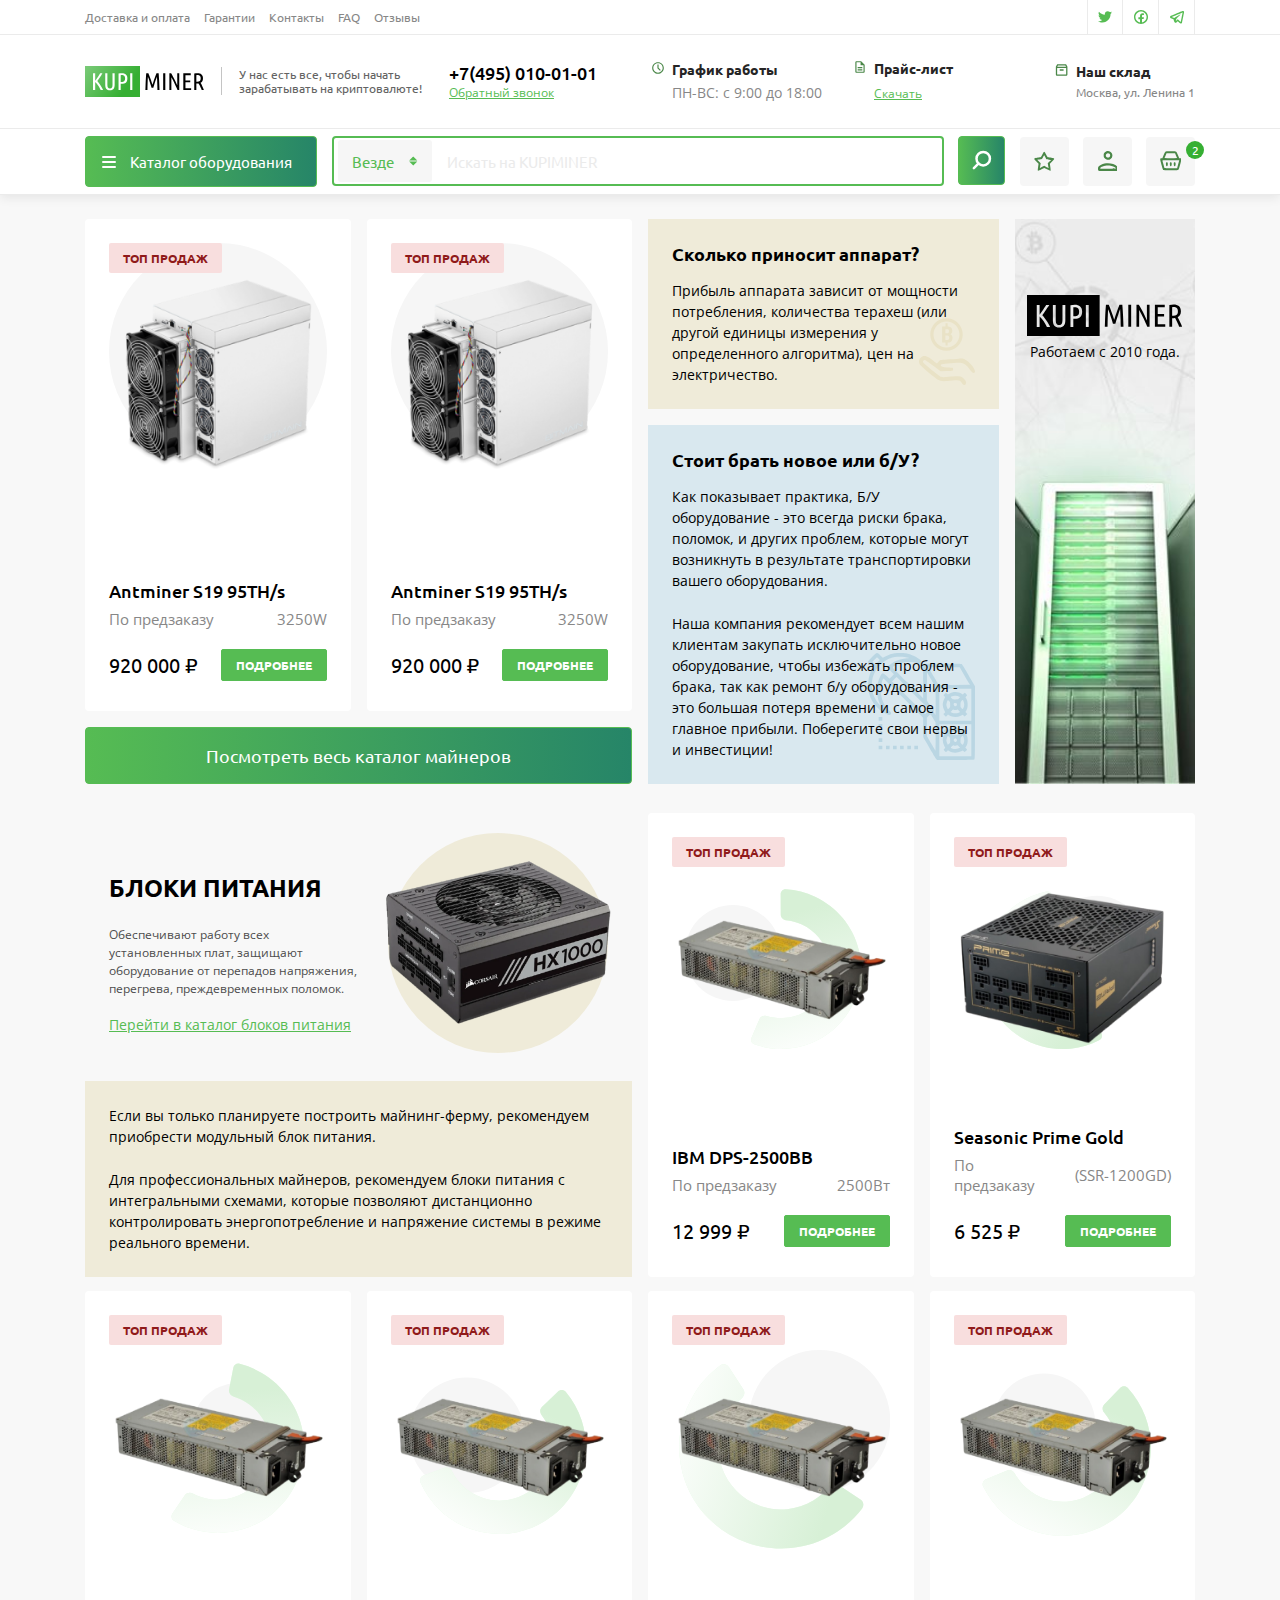
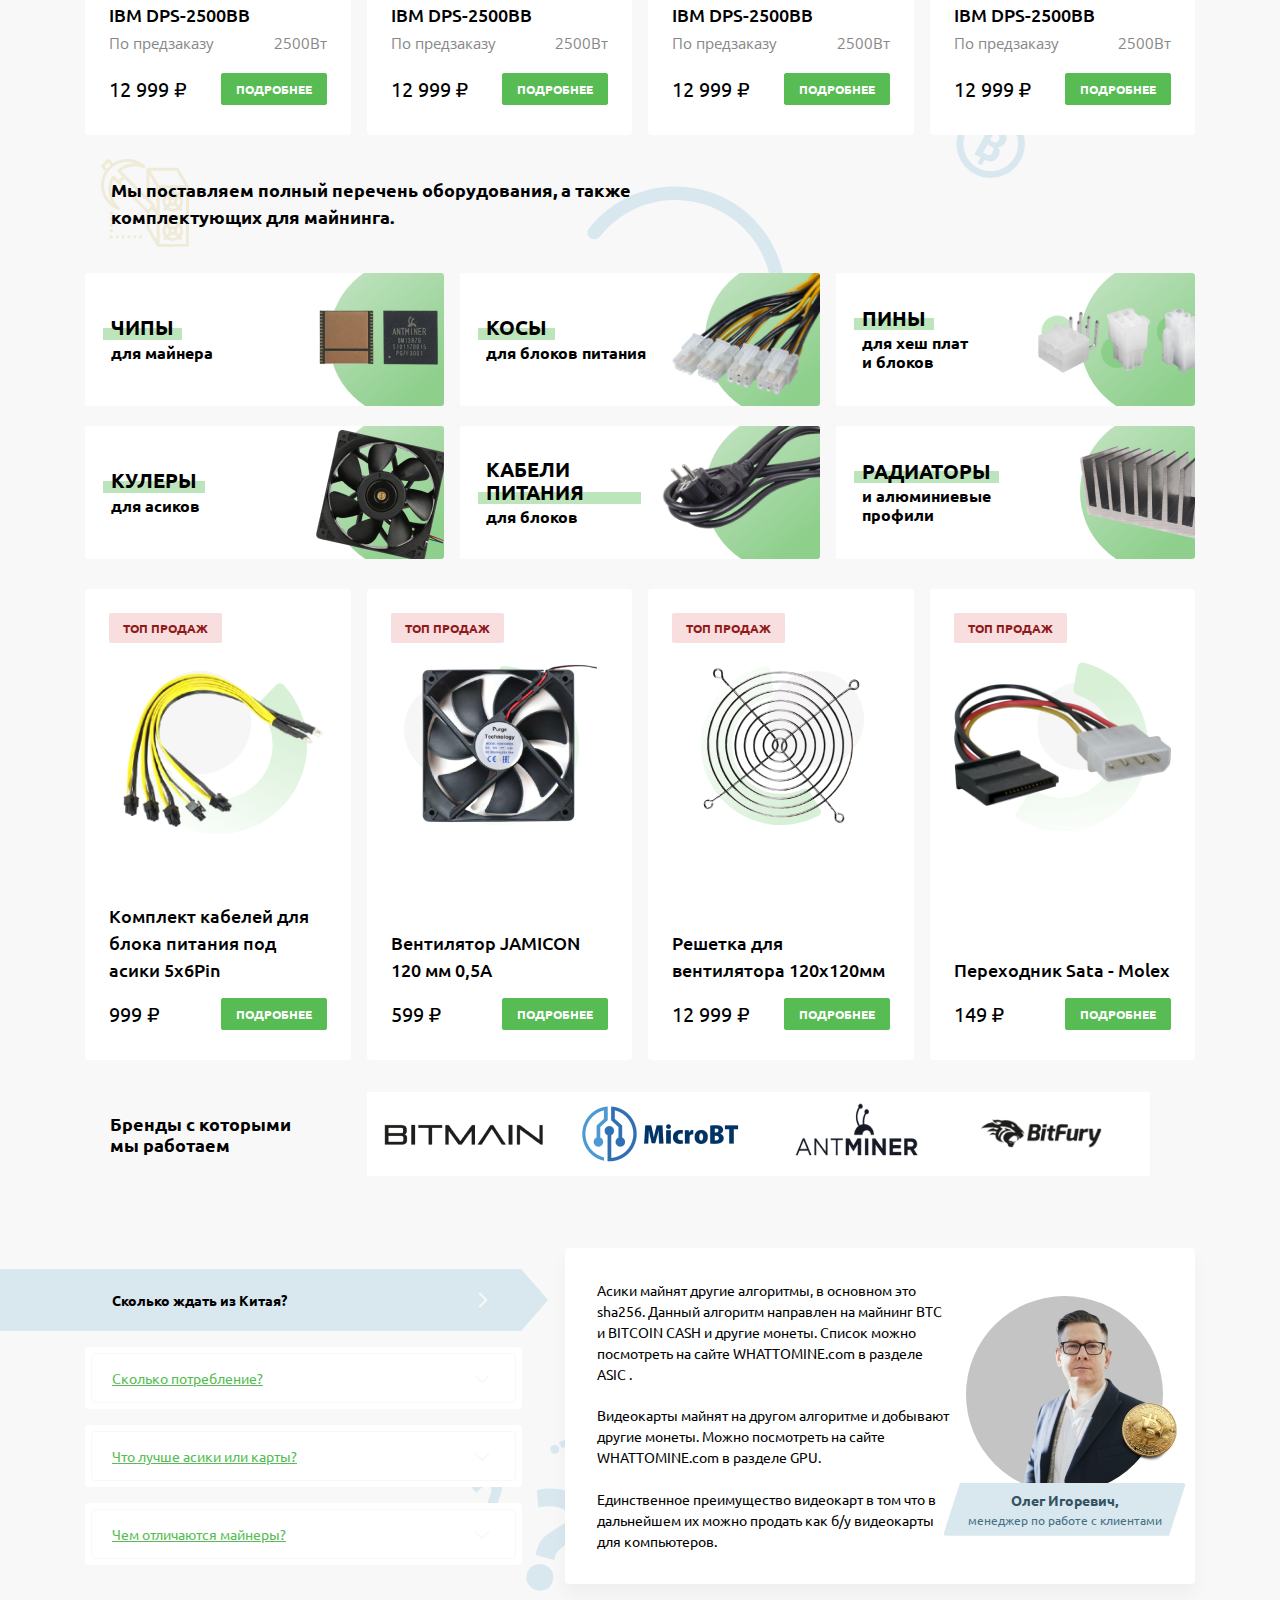
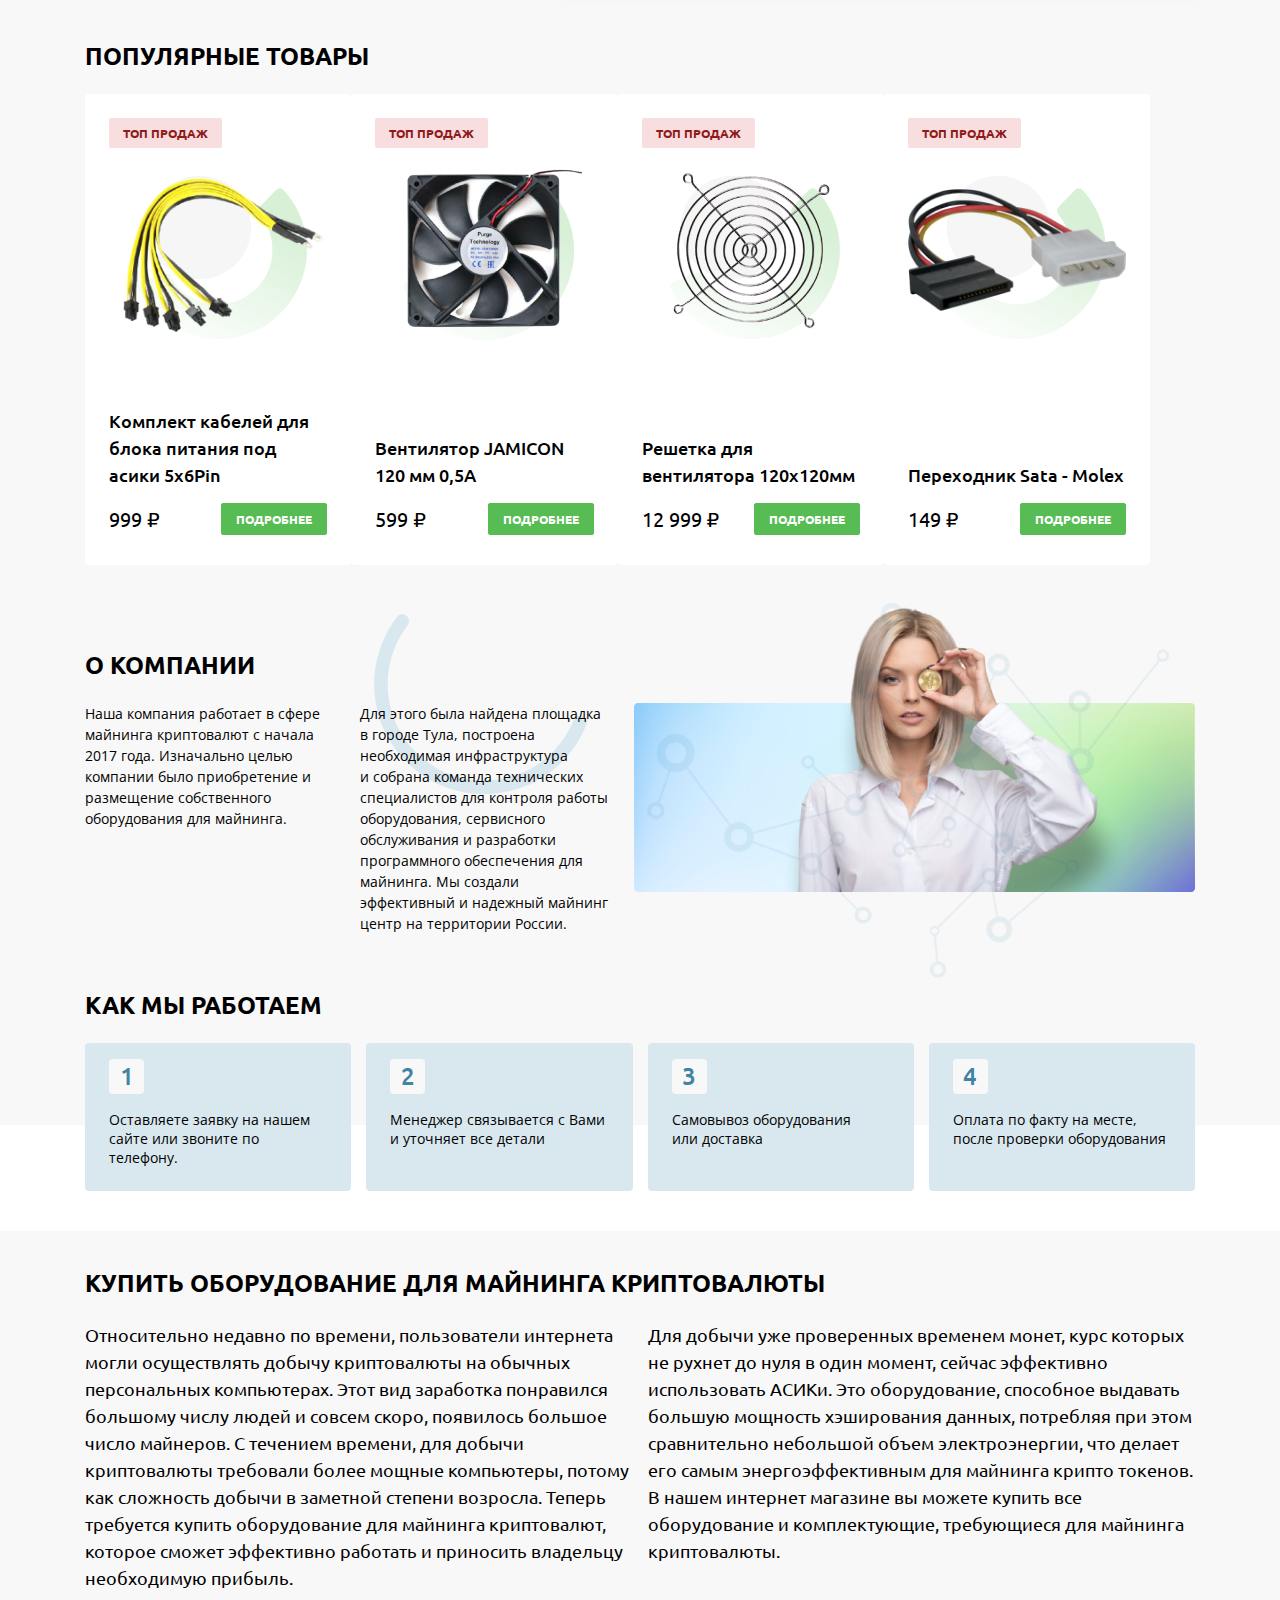
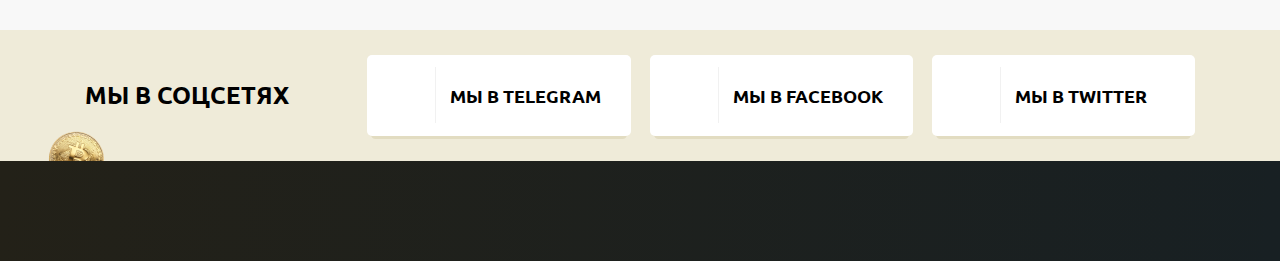
==== commit 88d01b04: "made sSoc" ====
--- a/public/index.html
+++ b/public/index.html
@@ -324,27 +324,949 @@
 				</div>
 			</div>
 			<!-- end headerBlock-->
-			<!-- start sForm-->
-			<section class="sForm section" id="sForm">
+			<!-- start sCards-->
+			<div class="sCards section" id="sCards">
 				<div class="container">
-					<div class="section-title text-center">
-						<h2>sForm</h2>
-					</div>
-					<div class="row"></div>
+					<div class="sCards__main-row row">
+						<div class="sCards__txt-col col-xl-6">
+							<div class="sCards__card">
+								<div class="sCards__c-row row align-items-center">
+									<div class="col">
+										<div class="sCards__title">
+											<h2>Блоки питания</h2>
+											<p>Обеспечивают работу всех установленных плат, защищают оборудование от перепадов напряжения, перегрева, преждевременных поломок.</p><a href="#">Перейти в каталог блоков питания</a>
+										</div>
+									</div>
+									<div class="col-auto">
+										<div class="sCards__c-img"><img loading="lazy" src="img/@2x/sCards-ps.png" alt=""/>
+											<div class="sCards__c-ball" style="background-color: #EFEBD9">
+											</div>
+										</div>
+									</div>
+								</div>
+							</div>
+							<div class="sCards__txt-card" style="background-color: #EFEBD9">
+								<p>Если вы только планируете построить майнинг-ферму, рекомендуем приобрести модульный блок питания.</p>
+								<p>Для профессиональных майнеров, рекомендуем блоки питания с интегральными схемами, которые позволяют дистанционно контролировать энергопотребление и напряжение системы в режиме реального времени.</p>
+							</div>
+						</div>
+						<div class="col-sm-6 col-lg-4 col-xl-3">
+							<div class="prod-card">
+								<div class="prod-card__img-box">
+									<div class="prod-card__tags">
+										<div class="prod-card__t-row row gy-2">
+											<div class="col-auto">
+												<div class="prod-card__tag" style="color: #901A1A; background-color:#F8DEDE;">топ продаж
+												</div>
+											</div>
+										</div>
+									</div>
+									<div class="prod-card__backplate">
+										<div class="prod-card__bp-ball prod-card__bp-ball--img">
+										</div>
+									</div><a class="prod-card__img" href="#"><img loading="lazy" src="img/@2x/prod-card-2.png" alt=""/></a>
+								</div><a class="prod-card__title" href="#">IBM DPS-2500BB</a>
+								<div class="prod-card__gray-row row align-items-center">
+									<div class="col">
+										<div class="prod-card__gray">По предзаказу
+										</div>
+									</div>
+									<div class="col-auto">
+										<div class="prod-card__gray">2500Вт
+										</div>
+									</div>
+								</div>
+								<div class="prod-card__price-row row align-items-center">
+									<div class="col">
+										<div class="prod-card__price">12 999 ₽
+										</div>
+									</div>
+									<div class="col-auto"><a class="prod-card__det-btn" href="#">подробнее</a>
+									</div>
+								</div>
+							</div>
+						</div>
+						<div class="col-sm-6 col-lg-4 col-xl-3">
+							<div class="prod-card">
+								<div class="prod-card__img-box">
+									<div class="prod-card__tags">
+										<div class="prod-card__t-row row gy-2">
+											<div class="col-auto">
+												<div class="prod-card__tag" style="color: #901A1A; background-color:#F8DEDE;">топ продаж
+												</div>
+											</div>
+										</div>
+									</div>
+									<div class="prod-card__backplate">
+										<div class="prod-card__bp-ball prod-card__bp-ball--img">
+										</div>
+									</div><a class="prod-card__img" href="#"><img loading="lazy" src="img/@2x/prod-card-3.png" alt=""/></a>
+								</div><a class="prod-card__title" href="#">Seasonic Prime Gold</a>
+								<div class="prod-card__gray-row row align-items-center">
+									<div class="col">
+										<div class="prod-card__gray">По предзаказу
+										</div>
+									</div>
+									<div class="col-auto">
+										<div class="prod-card__gray">(SSR-1200GD)
+										</div>
+									</div>
+								</div>
+								<div class="prod-card__price-row row align-items-center">
+									<div class="col">
+										<div class="prod-card__price">6 525 ₽
+										</div>
+									</div>
+									<div class="col-auto"><a class="prod-card__det-btn" href="#">подробнее</a>
+									</div>
+								</div>
+							</div>
+						</div>
+						<div class="col-sm-6 col-lg-4 col-xl-3">
+							<div class="prod-card">
+								<div class="prod-card__img-box">
+									<div class="prod-card__tags">
+										<div class="prod-card__t-row row gy-2">
+											<div class="col-auto">
+												<div class="prod-card__tag" style="color: #901A1A; background-color:#F8DEDE;">топ продаж
+												</div>
+											</div>
+										</div>
+									</div>
+									<div class="prod-card__backplate">
+										<div class="prod-card__bp-ball prod-card__bp-ball--img">
+										</div>
+									</div><a class="prod-card__img" href="#"><img loading="lazy" src="img/@2x/prod-card-2.png" alt=""/></a>
+								</div><a class="prod-card__title" href="#">IBM DPS-2500BB</a>
+								<div class="prod-card__gray-row row align-items-center">
+									<div class="col">
+										<div class="prod-card__gray">По предзаказу
+										</div>
+									</div>
+									<div class="col-auto">
+										<div class="prod-card__gray">2500Вт
+										</div>
+									</div>
+								</div>
+								<div class="prod-card__price-row row align-items-center">
+									<div class="col">
+										<div class="prod-card__price">12 999 ₽
+										</div>
+									</div>
+									<div class="col-auto"><a class="prod-card__det-btn" href="#">подробнее</a>
+									</div>
+								</div>
+							</div>
+						</div>
+						<div class="col-sm-6 col-lg-4 col-xl-3">
+							<div class="prod-card">
+								<div class="prod-card__img-box">
+									<div class="prod-card__tags">
+										<div class="prod-card__t-row row gy-2">
+											<div class="col-auto">
+												<div class="prod-card__tag" style="color: #901A1A; background-color:#F8DEDE;">топ продаж
+												</div>
+											</div>
+										</div>
+									</div>
+									<div class="prod-card__backplate">
+										<div class="prod-card__bp-ball prod-card__bp-ball--img">
+										</div>
+									</div><a class="prod-card__img" href="#"><img loading="lazy" src="img/@2x/prod-card-2.png" alt=""/></a>
+								</div><a class="prod-card__title" href="#">IBM DPS-2500BB</a>
+								<div class="prod-card__gray-row row align-items-center">
+									<div class="col">
+										<div class="prod-card__gray">По предзаказу
+										</div>
+									</div>
+									<div class="col-auto">
+										<div class="prod-card__gray">2500Вт
+										</div>
+									</div>
+								</div>
+								<div class="prod-card__price-row row align-items-center">
+									<div class="col">
+										<div class="prod-card__price">12 999 ₽
+										</div>
+									</div>
+									<div class="col-auto"><a class="prod-card__det-btn" href="#">подробнее</a>
+									</div>
+								</div>
+							</div>
+						</div>
+						<div class="col-sm-6 col-lg-4 col-xl-3">
+							<div class="prod-card">
+								<div class="prod-card__img-box">
+									<div class="prod-card__tags">
+										<div class="prod-card__t-row row gy-2">
+											<div class="col-auto">
+												<div class="prod-card__tag" style="color: #901A1A; background-color:#F8DEDE;">топ продаж
+												</div>
+											</div>
+										</div>
+									</div>
+									<div class="prod-card__backplate">
+										<div class="prod-card__bp-ball prod-card__bp-ball--img">
+										</div>
+									</div><a class="prod-card__img" href="#"><img loading="lazy" src="img/@2x/prod-card-2.png" alt=""/></a>
+								</div><a class="prod-card__title" href="#">IBM DPS-2500BB</a>
+								<div class="prod-card__gray-row row align-items-center">
+									<div class="col">
+										<div class="prod-card__gray">По предзаказу
+										</div>
+									</div>
+									<div class="col-auto">
+										<div class="prod-card__gray">2500Вт
+										</div>
+									</div>
+								</div>
+								<div class="prod-card__price-row row align-items-center">
+									<div class="col">
+										<div class="prod-card__price">12 999 ₽
+										</div>
+									</div>
+									<div class="col-auto"><a class="prod-card__det-btn" href="#">подробнее</a>
+									</div>
+								</div>
+							</div>
+						</div>
+						<div class="col-sm-6 col-lg-4 col-xl-3">
+							<div class="prod-card">
+								<div class="prod-card__img-box">
+									<div class="prod-card__tags">
+										<div class="prod-card__t-row row gy-2">
+											<div class="col-auto">
+												<div class="prod-card__tag" style="color: #901A1A; background-color:#F8DEDE;">топ продаж
+												</div>
+											</div>
+										</div>
+									</div>
+									<div class="prod-card__backplate">
+										<div class="prod-card__bp-ball prod-card__bp-ball--img">
+										</div>
+									</div><a class="prod-card__img" href="#"><img loading="lazy" src="img/@2x/prod-card-2.png" alt=""/></a>
+								</div><a class="prod-card__title" href="#">IBM DPS-2500BB</a>
+								<div class="prod-card__gray-row row align-items-center">
+									<div class="col">
+										<div class="prod-card__gray">По предзаказу
+										</div>
+									</div>
+									<div class="col-auto">
+										<div class="prod-card__gray">2500Вт
+										</div>
+									</div>
+								</div>
+								<div class="prod-card__price-row row align-items-center">
+									<div class="col">
+										<div class="prod-card__price">12 999 ₽
+										</div>
+									</div>
+									<div class="col-auto"><a class="prod-card__det-btn" href="#">подробнее</a>
+									</div>
+								</div>
+							</div>
+						</div>
+					</div>
+				</div>
+			</div>
+			<!-- end sCards-->
+			<!-- start sDetails-->
+			<section class="sDetails section" id="sDetails">
+				<div class="sDetails__container container">
+					<div class="sDetails__bg sDetails__bg--mid d-none d-xl-block"><img loading="lazy" src="img/svg/sDetails-mid-img.svg" alt=""/>
+					</div>
+					<div class="sDetails__bg sDetails__bg--top d-none d-xl-block"><img loading="lazy" src="img/svg/sDetails-top-img.svg" alt=""/>
+					</div>
+					<div class="section-title">
+						<div class="section-title__img"><img loading="lazy" src="img/svg/sDetails-st-img.svg" alt=""/>
+						</div>
+						<h2>Мы поставляем полный перечень оборудования, а также комплектующих для майнинга.</h2>
+					</div>
+					<div class="sDetails__main-row row">
+						<div class="col-md-6 col-xl-4 col-xxl-regular"><a class="sDetails__item" href="#"><span class="sDetails__i-row row align-items-center"><span class="sDetails__title-col col"><span class="sDetails__title">чипы</span><span class="sDetails__for">для майнера</span></span>
+							<div class="col-auto d-block"><span class="sDetails__ball bal-1 align-items-center"><img loading="lazy" src="img/@2x/sDetails-img-1.png" alt=""/></span>
+							</div></span></a>
+						</div>
+						<div class="col-md-6 col-xl-4 col-xxl-regular"><a class="sDetails__item" href="#"><span class="sDetails__i-row row align-items-center"><span class="sDetails__title-col col"><span class="sDetails__title">косы</span><span class="sDetails__for">для блоков питания</span></span>
+							<div class="col-auto d-block"><span class="sDetails__ball bal-2"><img loading="lazy" src="img/@2x/sDetails-img-2.png" alt=""/></span>
+							</div></span></a>
+						</div>
+						<div class="col-md-6 col-xl-4 col-xxl-big"><a class="sDetails__item" href="#"><span class="sDetails__i-row row align-items-center"><span class="sDetails__title-col col"><span class="sDetails__title">Пины</span><span class="sDetails__for">для хеш плат и блоков</span></span>
+							<div class="col-auto d-block"><span class="sDetails__ball bal-3 align-items-center"><img loading="lazy" src="img/@2x/sDetails-img-3.png" alt=""/></span>
+							</div></span></a>
+						</div>
+						<div class="col-md-6 col-xl-4 col-xxl"><a class="sDetails__item" href="#"><span class="sDetails__i-row row align-items-center"><span class="sDetails__title-col col"><span class="sDetails__title">Кулеры</span><span class="sDetails__for">для асиков</span></span>
+							<div class="col-auto d-block"><span class="sDetails__ball bal-4"><img loading="lazy" src="img/@2x/sDetails-img-4.png" alt=""/></span>
+							</div></span></a>
+						</div>
+						<div class="col-md-6 col-xl-4 col-xxl"><a class="sDetails__item" href="#"><span class="sDetails__i-row row align-items-center"><span class="sDetails__title-col col"><span class="sDetails__title">Кабели питания</span><span class="sDetails__for">для блоков</span></span>
+							<div class="col-auto d-block"><span class="sDetails__ball bal-5"><img loading="lazy" src="img/@2x/sDetails-img-5.png" alt=""/></span>
+							</div></span></a>
+						</div>
+						<div class="col-md-6 col-xl-4 col-xxl-3"><a class="sDetails__item" href="#"><span class="sDetails__i-row row align-items-center"><span class="sDetails__title-col col"><span class="sDetails__title">радиаторы</span><span class="sDetails__for">и алюминиевые профили</span></span>
+							<div class="col-auto d-block"><span class="sDetails__ball bal-6 align-items-center"><img loading="lazy" src="img/@2x/sDetails-img-6.png" alt=""/></span>
+							</div></span></a>
+						</div>
+					</div>
+					<div class="sDetails__prod-row row">
+						<div class="col-sm-6 col-xl-3">
+							<div class="prod-card">
+								<div class="prod-card__img-box">
+									<div class="prod-card__tags">
+										<div class="prod-card__t-row row gy-2">
+											<div class="col-auto">
+												<div class="prod-card__tag" style="color: #901A1A; background-color:#F8DEDE;">топ продаж
+												</div>
+											</div>
+										</div>
+									</div>
+									<div class="prod-card__backplate">
+										<div class="prod-card__bp-ball prod-card__bp-ball--img">
+										</div>
+									</div><a class="prod-card__img" href="#"><img loading="lazy" src="img/@2x/prod-card-4.png" alt=""/></a>
+								</div><a class="prod-card__title prod-card__title--sm" href="#">Комплект кабелей для блока питания под асики 5x6Pin</a>
+								<div class="prod-card__price-row row align-items-center">
+									<div class="col">
+										<div class="prod-card__price">999 ₽
+										</div>
+									</div>
+									<div class="col-auto"><a class="prod-card__det-btn" href="#">подробнее</a>
+									</div>
+								</div>
+							</div>
+						</div>
+						<div class="col-sm-6 col-xl-3">
+							<div class="prod-card">
+								<div class="prod-card__img-box">
+									<div class="prod-card__tags">
+										<div class="prod-card__t-row row gy-2">
+											<div class="col-auto">
+												<div class="prod-card__tag" style="color: #901A1A; background-color:#F8DEDE;">топ продаж
+												</div>
+											</div>
+										</div>
+									</div>
+									<div class="prod-card__backplate">
+										<div class="prod-card__bp-ball prod-card__bp-ball--img">
+										</div>
+									</div><a class="prod-card__img" href="#"><img loading="lazy" src="img/@2x/prod-card-5.png" alt=""/></a>
+								</div><a class="prod-card__title prod-card__title--sm" href="#">Вентилятор JAMICON 120 мм 0,5A</a>
+								<div class="prod-card__price-row row align-items-center">
+									<div class="col">
+										<div class="prod-card__price">599 ₽
+										</div>
+									</div>
+									<div class="col-auto"><a class="prod-card__det-btn" href="#">подробнее</a>
+									</div>
+								</div>
+							</div>
+						</div>
+						<div class="col-sm-6 col-xl-3">
+							<div class="prod-card">
+								<div class="prod-card__img-box">
+									<div class="prod-card__tags">
+										<div class="prod-card__t-row row gy-2">
+											<div class="col-auto">
+												<div class="prod-card__tag" style="color: #901A1A; background-color:#F8DEDE;">топ продаж
+												</div>
+											</div>
+										</div>
+									</div>
+									<div class="prod-card__backplate">
+										<div class="prod-card__bp-ball prod-card__bp-ball--img">
+										</div>
+									</div><a class="prod-card__img" href="#"><img loading="lazy" src="img/@2x/prod-card-6.png" alt=""/></a>
+								</div><a class="prod-card__title prod-card__title--sm" href="#">Решетка для вентилятора 120х120мм</a>
+								<div class="prod-card__price-row row align-items-center">
+									<div class="col">
+										<div class="prod-card__price">12 999 ₽
+										</div>
+									</div>
+									<div class="col-auto"><a class="prod-card__det-btn" href="#">подробнее</a>
+									</div>
+								</div>
+							</div>
+						</div>
+						<div class="col-sm-6 col-xl-3">
+							<div class="prod-card">
+								<div class="prod-card__img-box">
+									<div class="prod-card__tags">
+										<div class="prod-card__t-row row gy-2">
+											<div class="col-auto">
+												<div class="prod-card__tag" style="color: #901A1A; background-color:#F8DEDE;">топ продаж
+												</div>
+											</div>
+										</div>
+									</div>
+									<div class="prod-card__backplate">
+										<div class="prod-card__bp-ball prod-card__bp-ball--img">
+										</div>
+									</div><a class="prod-card__img" href="#"><img loading="lazy" src="img/@2x/prod-card-7.png" alt=""/></a>
+								</div><a class="prod-card__title prod-card__title--sm" href="#">Переходник Sata - Molex</a>
+								<div class="prod-card__price-row row align-items-center">
+									<div class="col">
+										<div class="prod-card__price">149 ₽
+										</div>
+									</div>
+									<div class="col-auto"><a class="prod-card__det-btn" href="#">подробнее</a>
+									</div>
+								</div>
+							</div>
+						</div>
+					</div>
 				</div>
 			</section>
-			<!-- end sForm-->
-			<!-- start sContact-->
-			<section class="sContact section" id="sContact">
+			<!-- end sDetails-->
+			<!-- start sBrends-->
+			<section class="sBrends section" id="sBrends">
 				<div class="container">
-					<div class="section-title text-center">
-						<h2>sContact</h2>
-					</div>
-					<div class="row"></div>
+					<div class="sBrends__row row gy-5 align-items-center">
+						<div class="col-xl-3">
+							<div class="section-title">
+								<h2>Бренды с которыми мы работаем</h2>
+							</div>
+						</div>
+						<div class="col-xl-9">
+							<div class="sBrends__slider-wrap">
+								<div class="swiper-container sBrends-slider-js">
+									<div class="swiper-wrapper">
+										<div class="swiper-slide">
+											<div class="sBrends__item"><img loading="lazy" src="img/@2x/sBrends-1.png" alt=""/>
+											</div>
+										</div>
+										<div class="swiper-slide">
+											<div class="sBrends__item"><img loading="lazy" src="img/@2x/sBrends-2.png" alt=""/>
+											</div>
+										</div>
+										<div class="swiper-slide">
+											<div class="sBrends__item"><img loading="lazy" src="img/@2x/sBrends-3.png" alt=""/>
+											</div>
+										</div>
+										<div class="swiper-slide">
+											<div class="sBrends__item"><img loading="lazy" src="img/@2x/sBrends-4.png" alt=""/>
+											</div>
+										</div>
+									</div>
+								</div>
+							</div>
+						</div>
+					</div>
 				</div>
 			</section>
-			<!-- end sContact-->
-			<footer class="footer"></footer>
+			<!-- end sBrends-->
+			<!-- start sFAQ-->
+			<div class="sFAQ section" id="sFAQ">
+				<div class="sFAQ__container container">
+					<div class="sFAQ__bg d-none d-lg-block"><img loading="lazy" src="img/svg/sFaq-bg.svg" alt=""/>
+					</div>
+					<div class="sFAQ__main-row row gy-3">
+						<div class="sFAQ__l-col col-lg-5">
+							<div class="sFAQ__questions">
+								<div class="sFAQ__question-cont faq-question-js">
+									<div class="sFAQ__question q-head-js active">
+										<div class="sFAQ__q-inner">
+											<div class="sFAQ__q-txt">Сколько ждать из Китая?
+											</div>
+										</div>
+									</div>
+									<div class="d-lg-none">
+										<div class="sFAQ__reply mb-3 mob-reply-js active">
+											<div class="sFAQ__r-row row align-items-center">
+												<div class="sFAQ__r-txt-col col-sm">
+													<div class="sFAQ__r-txt">
+														<p>Асики майнят другие алгоритмы, в основном это sha256. Данный алгоритм направлен на майнинг BTC и BITCOIN CASH  и другие монеты. Список можно посмотреть на  сайте WHATTOMINE.com в разделе ASIC .</p>
+														<p>Видеокарты майнят на другом алгоритме и добывают другие монеты. Можно посмотреть на сайте WHATTOMINE.com в разделе GPU.</p>
+														<p>Единственное преимущество видеокарт в том что в дальнейшем их можно продать как б/у видеокарты для компьютеров.</p>
+													</div>
+												</div>
+												<div class="sFAQ__ball-col col-auto ms-auto me-auto me-sm-0">
+													<div class="sFAQ__ball">
+														<div class="sFAQ__ball-img"><img loading="lazy" src="img/@2x/manager-img.png" alt=""/>
+														</div>
+														<div class="sFAQ__bit-coin"><img loading="lazy" src="img/@2x/bit-coin.png" alt=""/>
+														</div>
+													</div>
+													<div class="sFAQ__name-box">
+														<div class="sFAQ__name">Олег Игоревич,
+														</div>
+														<div class="sFAQ__duty">менеджер по работе с клиентами
+														</div>
+													</div>
+												</div>
+											</div>
+										</div>
+									</div>
+								</div>
+								<div class="sFAQ__question-cont faq-question-js">
+									<div class="sFAQ__question q-head-js">
+										<div class="sFAQ__q-inner">
+											<div class="sFAQ__q-txt">Сколько потребление?
+											</div>
+										</div>
+									</div>
+									<div class="d-lg-none">
+										<div class="sFAQ__reply mb-3 mob-reply-js">
+											<div class="sFAQ__r-row row align-items-center">
+												<div class="sFAQ__r-txt-col col-sm">
+													<div class="sFAQ__r-txt">
+														<p>Асики майнят другие алгоритмы, в основном это sha256. Данный алгоритм направлен на майнинг BTC и BITCOIN CASH  и другие монеты. Список можно посмотреть на  сайте WHATTOMINE.com в разделе ASIC .</p>
+														<p>Видеокарты майнят на другом алгоритме и добывают другие монеты. Можно посмотреть на сайте WHATTOMINE.com в разделе GPU.</p>
+														<p>Единственное преимущество видеокарт в том что в дальнейшем их можно продать как б/у видеокарты для компьютеров.</p>
+													</div>
+												</div>
+												<div class="sFAQ__ball-col col-auto ms-auto me-auto me-sm-0">
+													<div class="sFAQ__ball">
+														<div class="sFAQ__ball-img"><img loading="lazy" src="img/@2x/manager-img.png" alt=""/>
+														</div>
+														<div class="sFAQ__bit-coin"><img loading="lazy" src="img/@2x/bit-coin.png" alt=""/>
+														</div>
+													</div>
+													<div class="sFAQ__name-box">
+														<div class="sFAQ__name">Олег Игоревич,
+														</div>
+														<div class="sFAQ__duty">менеджер по работе с клиентами
+														</div>
+													</div>
+												</div>
+											</div>
+										</div>
+									</div>
+								</div>
+								<div class="sFAQ__question-cont faq-question-js">
+									<div class="sFAQ__question q-head-js">
+										<div class="sFAQ__q-inner">
+											<div class="sFAQ__q-txt">Что лучше асики или карты?
+											</div>
+										</div>
+									</div>
+									<div class="d-lg-none">
+										<div class="sFAQ__reply mb-3 mob-reply-js">
+											<div class="sFAQ__r-row row align-items-center">
+												<div class="sFAQ__r-txt-col col-sm">
+													<div class="sFAQ__r-txt">
+														<p>Асики майнят другие алгоритмы, в основном это sha256. Данный алгоритм направлен на майнинг BTC и BITCOIN CASH  и другие монеты. Список можно посмотреть на  сайте WHATTOMINE.com в разделе ASIC .</p>
+														<p>Видеокарты майнят на другом алгоритме и добывают другие монеты. Можно посмотреть на сайте WHATTOMINE.com в разделе GPU.</p>
+														<p>Единственное преимущество видеокарт в том что в дальнейшем их можно продать как б/у видеокарты для компьютеров.</p>
+													</div>
+												</div>
+												<div class="sFAQ__ball-col col-auto ms-auto me-auto me-sm-0">
+													<div class="sFAQ__ball">
+														<div class="sFAQ__ball-img"><img loading="lazy" src="img/@2x/manager-img.png" alt=""/>
+														</div>
+														<div class="sFAQ__bit-coin"><img loading="lazy" src="img/@2x/bit-coin.png" alt=""/>
+														</div>
+													</div>
+													<div class="sFAQ__name-box">
+														<div class="sFAQ__name">Олег Игоревич,
+														</div>
+														<div class="sFAQ__duty">менеджер по работе с клиентами
+														</div>
+													</div>
+												</div>
+											</div>
+										</div>
+									</div>
+								</div>
+								<div class="sFAQ__question-cont faq-question-js">
+									<div class="sFAQ__question q-head-js">
+										<div class="sFAQ__q-inner">
+											<div class="sFAQ__q-txt">Чем отличаются майнеры?
+											</div>
+										</div>
+									</div>
+									<div class="d-lg-none">
+										<div class="sFAQ__reply mb-3 mob-reply-js">
+											<div class="sFAQ__r-row row align-items-center">
+												<div class="sFAQ__r-txt-col col-sm">
+													<div class="sFAQ__r-txt">
+														<p>Асики майнят другие алгоритмы, в основном это sha256. Данный алгоритм направлен на майнинг BTC и BITCOIN CASH  и другие монеты. Список можно посмотреть на  сайте WHATTOMINE.com в разделе ASIC .</p>
+														<p>Видеокарты майнят на другом алгоритме и добывают другие монеты. Можно посмотреть на сайте WHATTOMINE.com в разделе GPU.</p>
+														<p>Единственное преимущество видеокарт в том что в дальнейшем их можно продать как б/у видеокарты для компьютеров.</p>
+													</div>
+												</div>
+												<div class="sFAQ__ball-col col-auto ms-auto me-auto me-sm-0">
+													<div class="sFAQ__ball">
+														<div class="sFAQ__ball-img"><img loading="lazy" src="img/@2x/manager-img.png" alt=""/>
+														</div>
+														<div class="sFAQ__bit-coin"><img loading="lazy" src="img/@2x/bit-coin.png" alt=""/>
+														</div>
+													</div>
+													<div class="sFAQ__name-box">
+														<div class="sFAQ__name">Олег Игоревич,
+														</div>
+														<div class="sFAQ__duty">менеджер по работе с клиентами
+														</div>
+													</div>
+												</div>
+											</div>
+										</div>
+									</div>
+								</div>
+							</div>
+						</div>
+						<div class="col-lg-7 col-xxl d-none d-lg-block">
+							<div class="sFAQ__reply-box reply-box-js">
+								<div class="sFAQ__reply faq-reply-js active">
+									<div class="sFAQ__r-row row align-items-center">
+										<div class="sFAQ__r-txt-col col-sm">
+											<div class="sFAQ__r-txt">
+												<p>Асики майнят другие алгоритмы, в основном это sha256. Данный алгоритм направлен на майнинг BTC и BITCOIN CASH  и другие монеты. Список можно посмотреть на  сайте WHATTOMINE.com в разделе ASIC .</p>
+												<p>Видеокарты майнят на другом алгоритме и добывают другие монеты. Можно посмотреть на сайте WHATTOMINE.com в разделе GPU.</p>
+												<p>Единственное преимущество видеокарт в том что в дальнейшем их можно продать как б/у видеокарты для компьютеров.</p>
+											</div>
+										</div>
+										<div class="sFAQ__ball-col col-auto ms-auto me-auto me-sm-0">
+											<div class="sFAQ__ball">
+												<div class="sFAQ__ball-img"><img loading="lazy" src="img/@2x/manager-img.png" alt=""/>
+												</div>
+												<div class="sFAQ__bit-coin"><img loading="lazy" src="img/@2x/bit-coin.png" alt=""/>
+												</div>
+											</div>
+											<div class="sFAQ__name-box">
+												<div class="sFAQ__name">Олег Игоревич,
+												</div>
+												<div class="sFAQ__duty">менеджер по работе с клиентами
+												</div>
+											</div>
+										</div>
+									</div>
+								</div>
+								<div class="sFAQ__reply faq-reply-js">
+									<div class="sFAQ__r-row row align-items-center">
+										<div class="sFAQ__r-txt-col col-sm">
+											<div class="sFAQ__r-txt">
+												<p>Асики майнят другие алгоритмы, в основном это sha256. Данный алгоритм направлен на майнинг BTC и BITCOIN CASH  и другие монеты. Список можно посмотреть на  сайте WHATTOMINE.com в разделе ASIC .</p>
+												<p>Видеокарты майнят на другом алгоритме и добывают другие монеты. Можно посмотреть на сайте WHATTOMINE.com в разделе GPU.</p>
+												<p>Единственное преимущество видеокарт в том что в дальнейшем их можно продать как б/у видеокарты для компьютеров.</p>
+											</div>
+										</div>
+										<div class="sFAQ__ball-col col-auto ms-auto me-auto me-sm-0">
+											<div class="sFAQ__ball">
+												<div class="sFAQ__ball-img"><img loading="lazy" src="img/@2x/manager-img.png" alt=""/>
+												</div>
+												<div class="sFAQ__bit-coin"><img loading="lazy" src="img/@2x/bit-coin.png" alt=""/>
+												</div>
+											</div>
+											<div class="sFAQ__name-box">
+												<div class="sFAQ__name">Олег Игоревич,
+												</div>
+												<div class="sFAQ__duty">менеджер по работе с клиентами
+												</div>
+											</div>
+										</div>
+									</div>
+								</div>
+								<div class="sFAQ__reply faq-reply-js">
+									<div class="sFAQ__r-row row align-items-center">
+										<div class="sFAQ__r-txt-col col-sm">
+											<div class="sFAQ__r-txt">
+												<p>Асики майнят другие алгоритмы, в основном это sha256. Данный алгоритм направлен на майнинг BTC и BITCOIN CASH  и другие монеты. Список можно посмотреть на  сайте WHATTOMINE.com в разделе ASIC .</p>
+												<p>Видеокарты майнят на другом алгоритме и добывают другие монеты. Можно посмотреть на сайте WHATTOMINE.com в разделе GPU.</p>
+												<p>Единственное преимущество видеокарт в том что в дальнейшем их можно продать как б/у видеокарты для компьютеров.</p>
+											</div>
+										</div>
+										<div class="sFAQ__ball-col col-auto ms-auto me-auto me-sm-0">
+											<div class="sFAQ__ball">
+												<div class="sFAQ__ball-img"><img loading="lazy" src="img/@2x/manager-img.png" alt=""/>
+												</div>
+												<div class="sFAQ__bit-coin"><img loading="lazy" src="img/@2x/bit-coin.png" alt=""/>
+												</div>
+											</div>
+											<div class="sFAQ__name-box">
+												<div class="sFAQ__name">Олег Игоревич,
+												</div>
+												<div class="sFAQ__duty">менеджер по работе с клиентами
+												</div>
+											</div>
+										</div>
+									</div>
+								</div>
+								<div class="sFAQ__reply faq-reply-js">
+									<div class="sFAQ__r-row row align-items-center">
+										<div class="sFAQ__r-txt-col col-sm">
+											<div class="sFAQ__r-txt">
+												<p>Асики майнят другие алгоритмы, в основном это sha256. Данный алгоритм направлен на майнинг BTC и BITCOIN CASH  и другие монеты. Список можно посмотреть на  сайте WHATTOMINE.com в разделе ASIC .</p>
+												<p>Видеокарты майнят на другом алгоритме и добывают другие монеты. Можно посмотреть на сайте WHATTOMINE.com в разделе GPU.</p>
+												<p>Единственное преимущество видеокарт в том что в дальнейшем их можно продать как б/у видеокарты для компьютеров.</p>
+											</div>
+										</div>
+										<div class="sFAQ__ball-col col-auto ms-auto me-auto me-sm-0">
+											<div class="sFAQ__ball">
+												<div class="sFAQ__ball-img"><img loading="lazy" src="img/@2x/manager-img.png" alt=""/>
+												</div>
+												<div class="sFAQ__bit-coin"><img loading="lazy" src="img/@2x/bit-coin.png" alt=""/>
+												</div>
+											</div>
+											<div class="sFAQ__name-box">
+												<div class="sFAQ__name">Олег Игоревич,
+												</div>
+												<div class="sFAQ__duty">менеджер по работе с клиентами
+												</div>
+											</div>
+										</div>
+									</div>
+								</div>
+							</div>
+						</div>
+					</div>
+				</div>
+			</div>
+			<!-- end sFAQ-->
+			<!-- start sPopular-->
+			<section class="sPopular section" id="sPopular">
+				<div class="container">
+					<div class="section-title">
+						<h2>Популярные товары</h2>
+					</div>
+					<div class="sPopular__slider-wrap">
+						<div class="swiper-container sPopular-slider-js">
+							<div class="swiper-wrapper">
+								<div class="swiper-slide">
+									<div class="prod-card">
+										<div class="prod-card__img-box">
+											<div class="prod-card__tags">
+												<div class="prod-card__t-row row gy-2">
+													<div class="col-auto">
+														<div class="prod-card__tag" style="color: #901A1A; background-color:#F8DEDE;">топ продаж
+														</div>
+													</div>
+												</div>
+											</div>
+											<div class="prod-card__backplate">
+												<div class="prod-card__bp-ball prod-card__bp-ball--img">
+												</div>
+											</div><a class="prod-card__img" href="#"><img loading="lazy" src="img/@2x/prod-card-4.png" alt=""/></a>
+										</div><a class="prod-card__title prod-card__title--sm" href="#">Комплект кабелей для блока питания под асики 5x6Pin</a>
+										<div class="prod-card__price-row row align-items-center">
+											<div class="col">
+												<div class="prod-card__price">999 ₽
+												</div>
+											</div>
+											<div class="col-auto"><a class="prod-card__det-btn" href="#">подробнее</a>
+											</div>
+										</div>
+									</div>
+								</div>
+								<div class="swiper-slide">
+									<div class="prod-card">
+										<div class="prod-card__img-box">
+											<div class="prod-card__tags">
+												<div class="prod-card__t-row row gy-2">
+													<div class="col-auto">
+														<div class="prod-card__tag" style="color: #901A1A; background-color:#F8DEDE;">топ продаж
+														</div>
+													</div>
+												</div>
+											</div>
+											<div class="prod-card__backplate">
+												<div class="prod-card__bp-ball prod-card__bp-ball--img">
+												</div>
+											</div><a class="prod-card__img" href="#"><img loading="lazy" src="img/@2x/prod-card-5.png" alt=""/></a>
+										</div><a class="prod-card__title prod-card__title--sm" href="#">Вентилятор JAMICON 120 мм 0,5A</a>
+										<div class="prod-card__price-row row align-items-center">
+											<div class="col">
+												<div class="prod-card__price">599 ₽
+												</div>
+											</div>
+											<div class="col-auto"><a class="prod-card__det-btn" href="#">подробнее</a>
+											</div>
+										</div>
+									</div>
+								</div>
+								<div class="swiper-slide">
+									<div class="prod-card">
+										<div class="prod-card__img-box">
+											<div class="prod-card__tags">
+												<div class="prod-card__t-row row gy-2">
+													<div class="col-auto">
+														<div class="prod-card__tag" style="color: #901A1A; background-color:#F8DEDE;">топ продаж
+														</div>
+													</div>
+												</div>
+											</div>
+											<div class="prod-card__backplate">
+												<div class="prod-card__bp-ball prod-card__bp-ball--img">
+												</div>
+											</div><a class="prod-card__img" href="#"><img loading="lazy" src="img/@2x/prod-card-6.png" alt=""/></a>
+										</div><a class="prod-card__title prod-card__title--sm" href="#">Решетка для вентилятора 120х120мм</a>
+										<div class="prod-card__price-row row align-items-center">
+											<div class="col">
+												<div class="prod-card__price">12 999 ₽
+												</div>
+											</div>
+											<div class="col-auto"><a class="prod-card__det-btn" href="#">подробнее</a>
+											</div>
+										</div>
+									</div>
+								</div>
+								<div class="swiper-slide">
+									<div class="prod-card">
+										<div class="prod-card__img-box">
+											<div class="prod-card__tags">
+												<div class="prod-card__t-row row gy-2">
+													<div class="col-auto">
+														<div class="prod-card__tag" style="color: #901A1A; background-color:#F8DEDE;">топ продаж
+														</div>
+													</div>
+												</div>
+											</div>
+											<div class="prod-card__backplate">
+												<div class="prod-card__bp-ball prod-card__bp-ball--img">
+												</div>
+											</div><a class="prod-card__img" href="#"><img loading="lazy" src="img/@2x/prod-card-7.png" alt=""/></a>
+										</div><a class="prod-card__title prod-card__title--sm" href="#">Переходник Sata - Molex</a>
+										<div class="prod-card__price-row row align-items-center">
+											<div class="col">
+												<div class="prod-card__price">149 ₽
+												</div>
+											</div>
+											<div class="col-auto"><a class="prod-card__det-btn" href="#">подробнее</a>
+											</div>
+										</div>
+									</div>
+								</div>
+							</div>
+						</div>
+					</div>
+				</div>
+			</section>
+			<!-- end sPopular-->
+			<!-- start sAbout-->
+			<section class="sAbout section" id="sAbout">
+				<div class="sAbout__container container">
+					<div class="sAbout__bg sAbout__bg--1"><img loading="lazy" src="img/svg/sAbout-bg-1.svg" alt=""/>
+					</div>
+					<div class="sAbout__bg sAbout__bg--2"><img loading="lazy" src="img/svg/sAbout-bg-2.svg" alt=""/>
+					</div>
+					<div class="section-title">
+						<h2>О компании</h2>
+					</div>
+					<div class="sAbout__row row gy-4">
+						<div class="sAbout__l-col col-xl col-xxl-auto">
+							<p>Наша компания работает в сфере майнинга криптовалют с начала 2017 года. Изначально целью компании было приобретение и размещение собственного оборудования для майнинга.</p>
+						</div>
+						<div class="sAbout__m-col col-xl col-xxl-auto">
+							<p>Для этого была найдена площадка в&nbsp;городе Тула, построена необходимая инфраструктура и&nbsp;собрана команда технических специалистов для контроля работы оборудования, сервисного обслуживания и&nbsp;разработки программного обеспечения для майнинга. Мы&nbsp;создали эффективный и&nbsp;надежный майнинг центр на&nbsp;территории России.</p>
+						</div>
+						<div class="sAbout__r-col col-auto ms-auto d-none d-xl-block">
+							<div class="sAbout__img-box">
+								<div class="sAbout__gradiend"><img loading="lazy" src="img/@2x/sAbout-grad-bg.png" alt=""/>
+								</div>
+								<div class="sAbout__girl"><img loading="lazy" src="img/@2x/girl.png" alt=""/>
+								</div>
+								<div class="sAbout__shape"><img loading="lazy" src="img/@2x/sAbout-shape.png" alt=""/>
+								</div>
+							</div>
+						</div>
+					</div>
+				</div>
+			</section>
+			<!-- end sAbout-->
+			<!-- start sHowWork-->
+			<section class="sHowWork section" id="sHowWork">
+				<div class="container">
+					<div class="section-title">
+						<h2>КАК МЫ РАБОТАЕМ</h2>
+					</div>
+					<div class="sHowWork__row row">
+						<div class="col-md-6 col-xl-3">
+							<div class="sHowWork__card">
+								<div class="sHowWork__txt">
+									Оставляете заявку на нашем
+									<br/>сайте или звоните по телефону.
+								</div>
+								<div class="sHowWork__img"><img loading="lazy" src="img/svg/sHowWork-1.svg" alt=""/>
+								</div>
+							</div>
+						</div>
+						<div class="col-md-6 col-xl-3">
+							<div class="sHowWork__card">
+								<div class="sHowWork__txt">
+									Менеджер связывается с Вами
+									<br/>и уточняет все детали
+								</div>
+								<div class="sHowWork__img"><img loading="lazy" src="img/svg/sHowWork-2.svg" alt=""/>
+								</div>
+							</div>
+						</div>
+						<div class="col-md-6 col-xl-3">
+							<div class="sHowWork__card">
+								<div class="sHowWork__txt">
+									Самовывоз оборудования
+									<br/>или доставка
+								</div>
+								<div class="sHowWork__img"><img loading="lazy" src="img/svg/sHowWork-3.svg" alt=""/>
+								</div>
+							</div>
+						</div>
+						<div class="col-md-6 col-xl-3">
+							<div class="sHowWork__card">
+								<div class="sHowWork__txt">
+									Оплата по факту на месте,
+									<br/>после проверки оборудования
+								</div>
+								<div class="sHowWork__img"><img loading="lazy" src="img/svg/sHowWork-4.svg" alt=""/>
+								</div>
+							</div>
+						</div>
+					</div>
+				</div>
+			</section>
+			<!-- end sHowWork-->
+			<!-- start sBuy-->
+			<section class="sBuy section" id="sBuy">
+				<div class="sBuy__container container">
+					<div class="sBuy__bg sBuy__bg--1 d-none d-lg-block"><img loading="lazy" src="img/svg/sBuy-1.svg" alt=""/>
+					</div>
+					<div class="sBuy__bg sBuy__bg--2 d-none d-lg-block"><img loading="lazy" src="img/svg/sBuy-2.svg" alt=""/>
+					</div>
+					<div class="section-title">
+						<h2>Купить оборудование для майнинга криптовалюты</h2>
+					</div>
+					<div class="sBuy__row row">
+						<div class="col-lg-6">
+							<p>Относительно недавно по времени, пользователи интернета могли осуществлять добычу криптовалюты на обычных персональных компьютерах. Этот вид заработка понравился большому числу людей и совсем скоро, появилось большое число майнеров. С течением времени, для добычи криптовалюты требовали более мощные компьютеры, потому как сложность добычи в заметной степени возросла. Теперь требуется купить оборудование для майнинга криптовалют, которое сможет эффективно работать и приносить владельцу необходимую прибыль.</p>
+						</div>
+						<div class="col-lg-6">
+							<p>Для добычи уже проверенных временем монет, курс которых не рухнет до нуля в один момент, сейчас эффективно использовать АСИКи. Это оборудование, способное выдавать большую мощность хэширования данных, потребляя при этом сравнительно небольшой объем электроэнергии, что делает его самым энергоэффективным для майнинга крипто токенов. В нашем интернет магазине вы можете купить все оборудование и комплектующие, требующиеся для майнинга криптовалюты.</p>
+						</div>
+					</div>
+				</div>
+			</section>
+			<!-- end sBuy-->
+			<!-- start sSoc-->
+			<section class="sSoc section" id="sSoc">
+				<div class="sSoc__bg"><img loading="lazy" src="img/@2x/bit-coin.png" alt=""/>
+				</div>
+				<div class="sSoc__container container">
+					<div class="section-title d-xl-none">
+						<h2>мы в соцсетях</h2>
+					</div>
+					<div class="sSoc__row row align-items-center">
+						<div class="col-xl-3 d-xl-block d-none">
+							<div class="section-title">
+								<h2>мы в соцсетях</h2>
+							</div>
+						</div>
+						<div class="col-md-4 col-xl-3">
+							<div class="sSoc__item-cont"><a class="sSoc__item" href="#"><span class="sSoc__img"><img loading="lazy" src="img/svg/soc-tg.svg" alt=""/></span><span class="sSoc__line"></span><span class="sSoc__txt">мы в telegram</span></a>
+							</div>
+						</div>
+						<div class="col-md-4 col-xl-3">
+							<div class="sSoc__item-cont"><a class="sSoc__item" href="#"><span class="sSoc__img"><img loading="lazy" src="img/svg/soc-fb.svg" alt=""/></span><span class="sSoc__line"></span><span class="sSoc__txt">мы в facebook</span></a>
+							</div>
+						</div>
+						<div class="col-md-4 col-xl-3">
+							<div class="sSoc__item-cont"><a class="sSoc__item" href="#"><span class="sSoc__img"><img loading="lazy" src="img/svg/soc-tw.svg" alt=""/></span><span class="sSoc__line"></span><span class="sSoc__txt">мы в twitter</span></a>
+							</div>
+						</div>
+					</div>
+				</div>
+			</section>
+			<!-- end sSoc-->
+			<footer class="footer">
+				<div class="container"></div>
+			</footer>
 		</div>
 		<!--  start modals-->
 		<div class="modal-win" id="modal-call" style="display: none">
--- a/public/css/main.min.css
+++ b/public/css/main.min.css
@@ -1 +1 @@
-@font-face{font-family:swiper-icons;src:url("data:application/font-woff;charset=utf-8;base64, [base64]//wADZ2x5ZgAAAywAAADMAAAD2MHtryVoZWFkAAABbAAAADAAAAA2E2+eoWhoZWEAAAGcAAAAHwAAACQC9gDzaG10eAAAAigAAAAZAAAArgJkABFsb2NhAAAC0AAAAFoAAABaFQAUGG1heHAAAAG8AAAAHwAAACAAcABAbmFtZQAAA/gAAAE5AAACXvFdBwlwb3N0AAAFNAAAAGIAAACE5s74hXjaY2BkYGAAYpf5Hu/j+W2+MnAzMYDAzaX6QjD6/4//Bxj5GA8AuRwMYGkAPywL13jaY2BkYGA88P8Agx4j+/8fQDYfA1AEBWgDAIB2BOoAeNpjYGRgYNBh4GdgYgABEMnIABJzYNADCQAACWgAsQB42mNgYfzCOIGBlYGB0YcxjYGBwR1Kf2WQZGhhYGBiYGVmgAFGBiQQkOaawtDAoMBQxXjg/wEGPcYDDA4wNUA2CCgwsAAAO4EL6gAAeNpj2M0gyAACqxgGNWBkZ2D4/wMA+xkDdgAAAHjaY2BgYGaAYBkGRgYQiAHyGMF8FgYHIM3DwMHABGQrMOgyWDLEM1T9/w8UBfEMgLzE////P/5//f/V/xv+r4eaAAeMbAxwIUYmIMHEgKYAYjUcsDAwsLKxc3BycfPw8jEQA/[base64]/uznmfPFBNODM2K7MTQ45YEAZqGP81AmGGcF3iPqOop0r1SPTaTbVkfUe4HXj97wYE+yNwWYxwWu4v1ugWHgo3S1XdZEVqWM7ET0cfnLGxWfkgR42o2PvWrDMBSFj/IHLaF0zKjRgdiVMwScNRAoWUoH78Y2icB/yIY09An6AH2Bdu/UB+yxopYshQiEvnvu0dURgDt8QeC8PDw7Fpji3fEA4z/PEJ6YOB5hKh4dj3EvXhxPqH/SKUY3rJ7srZ4FZnh1PMAtPhwP6fl2PMJMPDgeQ4rY8YT6Gzao0eAEA409DuggmTnFnOcSCiEiLMgxCiTI6Cq5DZUd3Qmp10vO0LaLTd2cjN4fOumlc7lUYbSQcZFkutRG7g6JKZKy0RmdLY680CDnEJ+UMkpFFe1RN7nxdVpXrC4aTtnaurOnYercZg2YVmLN/d/gczfEimrE/fs/bOuq29Zmn8tloORaXgZgGa78yO9/cnXm2BpaGvq25Dv9S4E9+5SIc9PqupJKhYFSSl47+Qcr1mYNAAAAeNptw0cKwkAAAMDZJA8Q7OUJvkLsPfZ6zFVERPy8qHh2YER+3i/BP83vIBLLySsoKimrqKqpa2hp6+jq6RsYGhmbmJqZSy0sraxtbO3sHRydnEMU4uR6yx7JJXveP7WrDycAAAAAAAH//wACeNpjYGRgYOABYhkgZgJCZgZNBkYGLQZtIJsFLMYAAAw3ALgAeNolizEKgDAQBCchRbC2sFER0YD6qVQiBCv/H9ezGI6Z5XBAw8CBK/m5iQQVauVbXLnOrMZv2oLdKFa8Pjuru2hJzGabmOSLzNMzvutpB3N42mNgZGBg4GKQYzBhYMxJLMlj4GBgAYow/P/PAJJhLM6sSoWKfWCAAwDAjgbRAAB42mNgYGBkAIIbCZo5IPrmUn0hGA0AO8EFTQAA") format("woff");font-weight:400;font-style:normal}:root{--swiper-theme-color:#007aff}.swiper-container{margin-left:auto;margin-right:auto;position:relative;overflow:hidden;list-style:none;padding:0;z-index:1}.swiper-container-vertical>.swiper-wrapper{flex-direction:column}.swiper-wrapper{position:relative;width:100%;height:100%;z-index:1;display:flex;transition-property:transform;box-sizing:content-box}.swiper-container-android .swiper-slide,.swiper-wrapper{transform:translateZ(0)}.swiper-container-multirow>.swiper-wrapper{flex-wrap:wrap}.swiper-container-multirow-column>.swiper-wrapper{flex-wrap:wrap;flex-direction:column}.swiper-container-free-mode>.swiper-wrapper{transition-timing-function:ease-out;margin:0 auto}.swiper-container-pointer-events{touch-action:pan-y}.swiper-container-pointer-events.swiper-container-vertical{touch-action:pan-x}.swiper-slide{flex-shrink:0;width:100%;height:100%;position:relative;transition-property:transform}.swiper-slide-invisible-blank{visibility:hidden}.swiper-container-autoheight,.swiper-container-autoheight .swiper-slide{height:auto}.swiper-container-autoheight .swiper-wrapper{align-items:flex-start;transition-property:transform,height}.swiper-container-3d{perspective:1200px}.swiper-container-3d .swiper-cube-shadow,.swiper-container-3d .swiper-slide,.swiper-container-3d .swiper-slide-shadow-bottom,.swiper-container-3d .swiper-slide-shadow-left,.swiper-container-3d .swiper-slide-shadow-right,.swiper-container-3d .swiper-slide-shadow-top,.swiper-container-3d .swiper-wrapper{transform-style:preserve-3d}.swiper-container-3d .swiper-slide-shadow-bottom,.swiper-container-3d .swiper-slide-shadow-left,.swiper-container-3d .swiper-slide-shadow-right,.swiper-container-3d .swiper-slide-shadow-top{position:absolute;left:0;top:0;width:100%;height:100%;pointer-events:none;z-index:10}.swiper-container-3d .swiper-slide-shadow-left{background-image:linear-gradient(270deg,rgba(0,0,0,.5),transparent)}.swiper-container-3d .swiper-slide-shadow-right{background-image:linear-gradient(90deg,rgba(0,0,0,.5),transparent)}.swiper-container-3d .swiper-slide-shadow-top{background-image:linear-gradient(0deg,rgba(0,0,0,.5),transparent)}.swiper-container-3d .swiper-slide-shadow-bottom{background-image:linear-gradient(180deg,rgba(0,0,0,.5),transparent)}.swiper-container-css-mode>.swiper-wrapper{overflow:auto;scrollbar-width:none;-ms-overflow-style:none}.swiper-container-css-mode>.swiper-wrapper::-webkit-scrollbar{display:none}.swiper-container-css-mode>.swiper-wrapper>.swiper-slide{scroll-snap-align:start start}.swiper-container-horizontal.swiper-container-css-mode>.swiper-wrapper{scroll-snap-type:x mandatory}.swiper-container-vertical.swiper-container-css-mode>.swiper-wrapper{scroll-snap-type:y mandatory}.icon{display:inline-block;width:1em;height:1em;fill:currentColor}.icon-cart{font-size:2rem;width:1.1em}.icon-star{font-size:2rem;width:1.05em}.icon-user{font-size:1.9rem;width:1em}.icon-zoom{font-size:1.5rem;width:1em}:root{--bs-white:#fff;--bs-black:#000;--bs-primary:#56bc53;--bs-secondary:#878787;--bs-success:#56bc53;--bs-info:#0dcaf0;--bs-warning:#ffc107;--bs-danger:#dc3545;--bs-light:#ebebeb;--bs-dark:#212529;--bs-font-sans-serif:"Ubuntu",system-ui,-apple-system,"Segoe UI",Roboto,"Helvetica Neue",Arial,"Noto Sans","Liberation Sans",sans-serif,"Apple Color Emoji","Segoe UI Emoji","Segoe UI Symbol","Noto Color Emoji";--bs-font-monospace:SFMono-Regular,Menlo,Monaco,Consolas,"Liberation Mono","Courier New",monospace;--bs-gradient:linear-gradient(180deg,hsla(0,0%,100%,0.15),hsla(0,0%,100%,0))}*,:after,:before{box-sizing:border-box}body{margin:0;font-family:var(--bs-font-sans-serif);font-size:1rem;font-weight:400;line-height:1.5;color:#000;background-color:#f8f8f8;-webkit-text-size-adjust:100%;-webkit-tap-highlight-color:rgba(0,0,0,0)}hr{margin:1rem 0;color:inherit;background-color:currentColor;border:0;opacity:.25}hr:not([size]){height:1px}.h1,.h2,.h3,.h4,.h5,.h6,h1,h2,h3,h4,h5,h6{margin-top:0;margin-bottom:.5rem;font-weight:500;line-height:1.2}.h1,h1{font-size:calc(1.35357rem + 1.24286vw)}.h2,h2{font-size:calc(1.29643rem + .55714vw)}.h3,.h4,h3,h4{font-size:calc(1.25357rem + .04286vw)}.h5,h5{font-size:1.25rem}.h6,h6{font-size:1rem}p{margin-top:0;margin-bottom:1rem}abbr[data-bs-original-title],abbr[title]{-webkit-text-decoration:underline dotted;text-decoration:underline dotted;cursor:help;-webkit-text-decoration-skip-ink:none;text-decoration-skip-ink:none}address{margin-bottom:1rem;font-style:normal;line-height:inherit}ol,ul{padding-left:2rem}dl,ol,ul{margin-top:0;margin-bottom:1rem}ol ol,ol ul,ul ol,ul ul{margin-bottom:0}dt{font-weight:700}dd{margin-bottom:.5rem;margin-left:0}blockquote{margin:0 0 1rem}b,strong{font-weight:bolder}.small,small{font-size:.875em}.mark,mark{padding:.2em;background-color:#fcf8e3}sub,sup{position:relative;font-size:.75em;line-height:0;vertical-align:baseline}sub{bottom:-.25em}sup{top:-.5em}a{color:#56bc53;text-decoration:underline}a:hover{color:#459642}a:not([href]):not([class]),a:not([href]):not([class]):hover{color:inherit;text-decoration:none}code,kbd,pre,samp{font-family:var(--bs-font-monospace);font-size:1em;direction:ltr;unicode-bidi:bidi-override}pre{display:block;margin-top:0;margin-bottom:1rem;overflow:auto;font-size:.875em}pre code{font-size:inherit;color:inherit;word-break:normal}code{font-size:.875em;color:#d63384;word-wrap:break-word}a>code{color:inherit}kbd{padding:.2rem .4rem;font-size:.875em;color:#fff;background-color:#212529;border-radius:.2rem}kbd kbd{padding:0;font-size:1em;font-weight:700}figure{margin:0 0 1rem}img,svg{vertical-align:middle}table{caption-side:bottom;border-collapse:collapse}caption{padding-top:.5rem;padding-bottom:.5rem;color:#878787;text-align:left}th{text-align:inherit;text-align:-webkit-match-parent}tbody,td,tfoot,th,thead,tr{border:0 solid;border-color:inherit}label{display:inline-block}button{border-radius:0}button:focus:not(:focus-visible){outline:0}button,input,optgroup,select,textarea{margin:0;font-family:inherit;font-size:inherit;line-height:inherit}button,select{text-transform:none}[role=button]{cursor:pointer}select{word-wrap:normal}select:disabled{opacity:1}[list]::-webkit-calendar-picker-indicator{display:none}[type=button],[type=reset],[type=submit],button{-webkit-appearance:button}[type=button]:not(:disabled),[type=reset]:not(:disabled),[type=submit]:not(:disabled),button:not(:disabled){cursor:pointer}::-moz-focus-inner{padding:0;border-style:none}textarea{resize:vertical}fieldset{min-width:0;padding:0;margin:0;border:0}legend{float:left;width:100%;padding:0;margin-bottom:.5rem;font-size:calc(1.275rem + .3vw);line-height:inherit}legend+*{clear:left}::-webkit-datetime-edit-day-field,::-webkit-datetime-edit-fields-wrapper,::-webkit-datetime-edit-hour-field,::-webkit-datetime-edit-minute,::-webkit-datetime-edit-month-field,::-webkit-datetime-edit-text,::-webkit-datetime-edit-year-field{padding:0}::-webkit-inner-spin-button{height:auto}[type=search]{outline-offset:-2px;-webkit-appearance:textfield}::-webkit-search-decoration{-webkit-appearance:none}::-webkit-color-swatch-wrapper{padding:0}::file-selector-button{font:inherit}::-webkit-file-upload-button{font:inherit;-webkit-appearance:button}output{display:inline-block}iframe{border:0}summary{display:list-item;cursor:pointer}progress{vertical-align:baseline}[hidden]{display:none!important}.lead{font-size:1.25rem;font-weight:300}.display-1{font-size:calc(1.625rem + 4.5vw)}.display-1,.display-2{font-weight:300;line-height:1.2}.display-2{font-size:calc(1.575rem + 3.9vw)}.display-3{font-size:calc(1.525rem + 3.3vw)}.display-3,.display-4{font-weight:300;line-height:1.2}.display-4{font-size:calc(1.475rem + 2.7vw)}.display-5{font-size:calc(1.425rem + 2.1vw)}.display-5,.display-6{font-weight:300;line-height:1.2}.display-6{font-size:calc(1.375rem + 1.5vw)}.list-inline,.list-unstyled{padding-left:0;list-style:none}.list-inline-item{display:inline-block}.list-inline-item:not(:last-child){margin-right:.5rem}.initialism{font-size:.875em;text-transform:uppercase}.blockquote{margin-bottom:1rem;font-size:1.25rem}.blockquote>:last-child{margin-bottom:0}.blockquote-footer{margin-top:-1rem;margin-bottom:1rem;font-size:.875em;color:#878787}.blockquote-footer:before{content:"\2014\00A0"}.container,.container-fluid,.container-lg,.container-md,.container-sm,.container-xl,.container-xxl{width:100%;padding-right:var(--bs-gutter-x,15px);padding-left:var(--bs-gutter-x,15px);margin-right:auto;margin-left:auto}.row{--bs-gutter-x:30px;--bs-gutter-y:0;display:flex;flex-wrap:wrap;margin-top:calc(var(--bs-gutter-y)*-1);margin-right:calc(var(--bs-gutter-x)/-2);margin-left:calc(var(--bs-gutter-x)/-2)}.row>*{flex-shrink:0;width:100%;max-width:100%;padding-right:calc(var(--bs-gutter-x)/2);padding-left:calc(var(--bs-gutter-x)/2);margin-top:var(--bs-gutter-y)}.col{flex:1 0 0%}.row-cols-auto>*{flex:0 0 auto;width:auto}.row-cols-1>*{flex:0 0 auto;width:100%}.row-cols-2>*{flex:0 0 auto;width:50%}.row-cols-3>*{flex:0 0 auto;width:33.33333%}.row-cols-4>*{flex:0 0 auto;width:25%}.row-cols-5>*{flex:0 0 auto;width:20%}.row-cols-6>*{flex:0 0 auto;width:16.66667%}.col-auto{flex:0 0 auto;width:auto}.col-1{flex:0 0 auto;width:8.33333%}.col-2{flex:0 0 auto;width:16.66667%}.col-3{flex:0 0 auto;width:25%}.col-4{flex:0 0 auto;width:33.33333%}.col-5{flex:0 0 auto;width:41.66667%}.col-6{flex:0 0 auto;width:50%}.col-7{flex:0 0 auto;width:58.33333%}.col-8{flex:0 0 auto;width:66.66667%}.col-9{flex:0 0 auto;width:75%}.col-10{flex:0 0 auto;width:83.33333%}.col-11{flex:0 0 auto;width:91.66667%}.col-12{flex:0 0 auto;width:100%}.offset-1{margin-left:8.33333%}.offset-2{margin-left:16.66667%}.offset-3{margin-left:25%}.offset-4{margin-left:33.33333%}.offset-5{margin-left:41.66667%}.offset-6{margin-left:50%}.offset-7{margin-left:58.33333%}.offset-8{margin-left:66.66667%}.offset-9{margin-left:75%}.offset-10{margin-left:83.33333%}.offset-11{margin-left:91.66667%}.g-0,.gx-0{--bs-gutter-x:0}.g-0,.gy-0{--bs-gutter-y:0}.g-1,.gx-1{--bs-gutter-x:0.25rem}.g-1,.gy-1{--bs-gutter-y:0.25rem}.g-2,.gx-2{--bs-gutter-x:0.5rem}.g-2,.gy-2{--bs-gutter-y:0.5rem}.g-3,.gx-3{--bs-gutter-x:1rem}.g-3,.gy-3{--bs-gutter-y:1rem}.g-4,.gx-4{--bs-gutter-x:1.5rem}.g-4,.gy-4{--bs-gutter-y:1.5rem}.g-5,.gx-5{--bs-gutter-x:3rem}.g-5,.gy-5{--bs-gutter-y:3rem}.form-label{margin-bottom:.5rem}.col-form-label{padding-top:calc(1.14286rem + 1px);padding-bottom:calc(1.14286rem + 1px);margin-bottom:0;font-size:inherit;line-height:1.5}.col-form-label-lg{padding-top:calc(.5rem + 1px);padding-bottom:calc(.5rem + 1px);font-size:1.25rem}.col-form-label-sm{padding-top:calc(.25rem + 1px);padding-bottom:calc(.25rem + 1px);font-size:.875rem}.form-text{margin-top:.25rem;font-size:.875em;color:#878787}.form-control{display:block;width:100%;padding:1.14286rem 1.71429rem;font-size:1rem;font-weight:400;line-height:1.5;color:#000;background-color:#fff;background-clip:padding-box;border:1px solid #ced4da;-webkit-appearance:none;-moz-appearance:none;appearance:none;border-radius:2px;transition:border-color .15s ease-in-out,box-shadow .15s ease-in-out}.form-control[type=file]{overflow:hidden}.form-control[type=file]:not(:disabled):not([readonly]){cursor:pointer}.form-control:focus{color:#000;background-color:#fff;border-color:#abdea9;outline:0;box-shadow:0 0 0 .25rem rgba(86,188,83,.25)}.form-control::-webkit-date-and-time-value{height:1.5em}.form-control::-moz-placeholder{color:#ebebeb;opacity:1}.form-control::placeholder{color:#ebebeb;opacity:1}.form-control:disabled,.form-control[readonly]{background-color:#e9ecef;opacity:1}.form-control::file-selector-button{padding:1.14286rem 1.71429rem;margin:-1.14286rem -1.71429rem;-webkit-margin-end:1.71429rem;margin-inline-end:1.71429rem;color:#000;background-color:#e9ecef;pointer-events:none;border:0 solid;border-color:inherit;border-inline-end-width:1px;border-radius:0;transition:color .15s ease-in-out,background-color .15s ease-in-out,border-color .15s ease-in-out,box-shadow .15s ease-in-out}.form-control:hover:not(:disabled):not([readonly])::file-selector-button{background-color:#dde0e3}.form-control::-webkit-file-upload-button{padding:1.14286rem 1.71429rem;margin:-1.14286rem -1.71429rem;-webkit-margin-end:1.71429rem;margin-inline-end:1.71429rem;color:#000;background-color:#e9ecef;pointer-events:none;border:0 solid;border-color:inherit;border-inline-end-width:1px;border-radius:0;-webkit-transition:color .15s ease-in-out,background-color .15s ease-in-out,border-color .15s ease-in-out,box-shadow .15s ease-in-out;transition:color .15s ease-in-out,background-color .15s ease-in-out,border-color .15s ease-in-out,box-shadow .15s ease-in-out}.form-control:hover:not(:disabled):not([readonly])::-webkit-file-upload-button{background-color:#dde0e3}.form-control-plaintext{display:block;width:100%;padding:1.14286rem 0;margin-bottom:0;line-height:1.5;color:#000;background-color:transparent;border:solid transparent;border-width:1px 0}.form-control-plaintext.form-control-lg,.form-control-plaintext.form-control-sm{padding-right:0;padding-left:0}.form-control-sm{min-height:calc(1.5em + .5rem + 2px);padding:.25rem .5rem;font-size:.875rem;border-radius:.2rem}.form-control-sm::file-selector-button{padding:.25rem .5rem;margin:-.25rem -.5rem;-webkit-margin-end:.5rem;margin-inline-end:.5rem}.form-control-sm::-webkit-file-upload-button{padding:.25rem .5rem;margin:-.25rem -.5rem;-webkit-margin-end:.5rem;margin-inline-end:.5rem}.form-control-lg{min-height:calc(1.5em + 1rem + 2px);padding:.5rem 1rem;font-size:1.25rem;border-radius:.3rem}.form-control-lg::file-selector-button{padding:.5rem 1rem;margin:-.5rem -1rem;-webkit-margin-end:1rem;margin-inline-end:1rem}.form-control-lg::-webkit-file-upload-button{padding:.5rem 1rem;margin:-.5rem -1rem;-webkit-margin-end:1rem;margin-inline-end:1rem}textarea.form-control{min-height:calc(1.5em + 2.28571rem + 2px)}textarea.form-control-sm{min-height:calc(1.5em + .5rem + 2px)}textarea.form-control-lg{min-height:calc(1.5em + 1rem + 2px)}.form-control-color{max-width:3rem;height:auto;padding:1.14286rem}.form-control-color:not(:disabled):not([readonly]){cursor:pointer}.form-control-color::-moz-color-swatch{height:1.5em;border-radius:2px}.form-control-color::-webkit-color-swatch{height:1.5em;border-radius:2px}.form-select{display:block;width:100%;padding:1.14286rem 5.14286rem 1.14286rem 1.71429rem;font-size:1rem;font-weight:400;line-height:1.5;color:#000;background-color:#fff;background-image:url("data:image/svg+xml;charset=utf-8,%3Csvg xmlns='http://www.w3.org/2000/svg' viewBox='0 0 16 16'%3E%3Cpath fill='none' stroke='%23343a40' stroke-linecap='round' stroke-linejoin='round' stroke-width='2' d='M2 5l6 6 6-6'/%3E%3C/svg%3E");background-repeat:no-repeat;background-position:right 1.71429rem center;background-size:16px 12px;border:1px solid #ced4da;border-radius:2px;-webkit-appearance:none;-moz-appearance:none;appearance:none}.form-select:focus{border-color:#abdea9;outline:0;box-shadow:0 0 0 .25rem rgba(86,188,83,.25)}.form-select[multiple],.form-select[size]:not([size="1"]){padding-right:1.71429rem;background-image:none}.form-select:disabled{background-color:#e9ecef}.form-select:-moz-focusring{color:transparent;text-shadow:0 0 0 #000}.form-select-sm{padding-top:.25rem;padding-bottom:.25rem;padding-left:.5rem;font-size:.875rem}.form-select-lg{padding-top:.5rem;padding-bottom:.5rem;padding-left:1rem;font-size:1.25rem}.form-check{display:block;min-height:1.5rem;padding-left:1.5em;margin-bottom:.125rem}.form-check .form-check-input{float:left;margin-left:-1.5em}.form-check-input{width:1em;height:1em;margin-top:.25em;vertical-align:top;background-color:#fff;background-repeat:no-repeat;background-position:50%;background-size:contain;border:1px solid rgba(0,0,0,.25);-webkit-appearance:none;-moz-appearance:none;appearance:none;-webkit-print-color-adjust:exact;color-adjust:exact}.form-check-input[type=checkbox]{border-radius:.25em}.form-check-input[type=radio]{border-radius:50%}.form-check-input:active{filter:brightness(90%)}.form-check-input:focus{border-color:#abdea9;outline:0;box-shadow:0 0 0 .25rem rgba(86,188,83,.25)}.form-check-input:checked{background-color:#56bc53;border-color:#56bc53}.form-check-input:checked[type=checkbox]{background-image:url("data:image/svg+xml;charset=utf-8,%3Csvg xmlns='http://www.w3.org/2000/svg' viewBox='0 0 20 20'%3E%3Cpath fill='none' stroke='%23fff' stroke-linecap='round' stroke-linejoin='round' stroke-width='3' d='M6 10l3 3 6-6'/%3E%3C/svg%3E")}.form-check-input:checked[type=radio]{background-image:url("data:image/svg+xml;charset=utf-8,%3Csvg xmlns='http://www.w3.org/2000/svg' viewBox='-4 -4 8 8'%3E%3Ccircle r='2' fill='%23fff'/%3E%3C/svg%3E")}.form-check-input[type=checkbox]:indeterminate{background-color:#56bc53;border-color:#56bc53;background-image:url("data:image/svg+xml;charset=utf-8,%3Csvg xmlns='http://www.w3.org/2000/svg' viewBox='0 0 20 20'%3E%3Cpath fill='none' stroke='%23fff' stroke-linecap='round' stroke-linejoin='round' stroke-width='3' d='M6 10h8'/%3E%3C/svg%3E")}.form-check-input:disabled{pointer-events:none;filter:none;opacity:.5}.form-check-input:disabled~.form-check-label,.form-check-input[disabled]~.form-check-label{opacity:.5}.form-switch{padding-left:2.5em}.form-switch .form-check-input{width:2em;margin-left:-2.5em;background-image:url("data:image/svg+xml;charset=utf-8,%3Csvg xmlns='http://www.w3.org/2000/svg' viewBox='-4 -4 8 8'%3E%3Ccircle r='3' fill='rgba(0, 0, 0, 0.25)'/%3E%3C/svg%3E");background-position:0;border-radius:2em;transition:background-position .15s ease-in-out}.form-switch .form-check-input:focus{background-image:url("data:image/svg+xml;charset=utf-8,%3Csvg xmlns='http://www.w3.org/2000/svg' viewBox='-4 -4 8 8'%3E%3Ccircle r='3' fill='%23abdea9'/%3E%3C/svg%3E")}.form-switch .form-check-input:checked{background-position:100%;background-image:url("data:image/svg+xml;charset=utf-8,%3Csvg xmlns='http://www.w3.org/2000/svg' viewBox='-4 -4 8 8'%3E%3Ccircle r='3' fill='%23fff'/%3E%3C/svg%3E")}.form-check-inline{display:inline-block;margin-right:1rem}.btn-check{position:absolute;clip:rect(0,0,0,0);pointer-events:none}.btn-check:disabled+.btn,.btn-check:disabled+.btn-gradient,.btn-check:disabled+.btn-green-sm,.btn-check:disabled+.headerBlock__big-btn,.btn-check:disabled+.mob-menu__soc-item,.btn-check:disabled+.prod-card__det-btn,.btn-check:disabled+.top-nav__catalog-btn,.btn-check:disabled+.top-nav__inp-btn,.btn-check:disabled+.top-nav__s-link,.btn-check[disabled]+.btn,.btn-check[disabled]+.btn-gradient,.btn-check[disabled]+.btn-green-sm,.btn-check[disabled]+.headerBlock__big-btn,.btn-check[disabled]+.mob-menu__soc-item,.btn-check[disabled]+.prod-card__det-btn,.btn-check[disabled]+.top-nav__catalog-btn,.btn-check[disabled]+.top-nav__inp-btn,.btn-check[disabled]+.top-nav__s-link{pointer-events:none;filter:none;opacity:.65}.form-range{width:100%;height:1.5rem;padding:0;background-color:transparent;-webkit-appearance:none;-moz-appearance:none;appearance:none}.form-range:focus{outline:0}.form-range:focus::-webkit-slider-thumb{box-shadow:0 0 0 1px #f8f8f8,0 0 0 .25rem rgba(86,188,83,.25)}.form-range:focus::-moz-range-thumb{box-shadow:0 0 0 1px #f8f8f8,0 0 0 .25rem rgba(86,188,83,.25)}.form-range::-moz-focus-outer{border:0}.form-range::-webkit-slider-thumb{width:1rem;height:1rem;margin-top:-.25rem;background-color:#56bc53;border:0;border-radius:1rem;-webkit-transition:background-color .15s ease-in-out,border-color .15s ease-in-out,box-shadow .15s ease-in-out;transition:background-color .15s ease-in-out,border-color .15s ease-in-out,box-shadow .15s ease-in-out;-webkit-appearance:none;appearance:none}.form-range::-webkit-slider-thumb:active{background-color:#ccebcb}.form-range::-webkit-slider-runnable-track{width:100%;height:.5rem;color:transparent;cursor:pointer;background-color:#dee2e6;border-color:transparent;border-radius:1rem}.form-range::-moz-range-thumb{width:1rem;height:1rem;background-color:#56bc53;border:0;border-radius:1rem;-moz-transition:background-color .15s ease-in-out,border-color .15s ease-in-out,box-shadow .15s ease-in-out;transition:background-color .15s ease-in-out,border-color .15s ease-in-out,box-shadow .15s ease-in-out;-moz-appearance:none;appearance:none}.form-range::-moz-range-thumb:active{background-color:#ccebcb}.form-range::-moz-range-track{width:100%;height:.5rem;color:transparent;cursor:pointer;background-color:#dee2e6;border-color:transparent;border-radius:1rem}.form-range:disabled{pointer-events:none}.form-range:disabled::-webkit-slider-thumb{background-color:#adb5bd}.form-range:disabled::-moz-range-thumb{background-color:#adb5bd}.form-floating{position:relative}.form-floating>.form-control,.form-floating>.form-select{height:calc(3.5rem + 2px);padding:1rem 1.71429rem}.form-floating>label{position:absolute;top:0;left:0;height:100%;padding:1rem 1.71429rem;pointer-events:none;border:1px solid transparent;transform-origin:0 0;transition:opacity .1s ease-in-out,transform .1s ease-in-out}.form-floating>.form-control::-moz-placeholder{color:transparent}.form-floating>.form-control::placeholder{color:transparent}.form-floating>.form-control:not(:-moz-placeholder-shown){padding-top:1.625rem;padding-bottom:.625rem}.form-floating>.form-control:focus,.form-floating>.form-control:not(:placeholder-shown){padding-top:1.625rem;padding-bottom:.625rem}.form-floating>.form-control:-webkit-autofill{padding-top:1.625rem;padding-bottom:.625rem}.form-floating>.form-select{padding-top:1.625rem;padding-bottom:.625rem}.form-floating>.form-control:not(:-moz-placeholder-shown)~label{opacity:.65;transform:scale(.85) translateY(-.5rem) translateX(.15rem)}.form-floating>.form-control:focus~label,.form-floating>.form-control:not(:placeholder-shown)~label,.form-floating>.form-select~label{opacity:.65;transform:scale(.85) translateY(-.5rem) translateX(.15rem)}.form-floating>.form-control:-webkit-autofill~label{opacity:.65;transform:scale(.85) translateY(-.5rem) translateX(.15rem)}.input-group{position:relative;display:flex;flex-wrap:wrap;align-items:stretch;width:100%}.input-group>.form-control,.input-group>.form-select{position:relative;flex:1 1 auto;width:1%;min-width:0}.input-group>.form-control:focus,.input-group>.form-select:focus{z-index:3}.input-group .btn,.input-group .btn-gradient,.input-group .btn-green-sm,.input-group .headerBlock__big-btn,.input-group .mob-menu__soc-item,.input-group .prod-card__det-btn,.input-group .top-nav__catalog-btn,.input-group .top-nav__inp-btn,.input-group .top-nav__s-link{position:relative;z-index:2}.input-group .btn-gradient:focus,.input-group .btn-green-sm:focus,.input-group .btn:focus,.input-group .headerBlock__big-btn:focus,.input-group .mob-menu__soc-item:focus,.input-group .prod-card__det-btn:focus,.input-group .top-nav__catalog-btn:focus,.input-group .top-nav__inp-btn:focus,.input-group .top-nav__s-link:focus{z-index:3}.input-group-text{display:flex;align-items:center;padding:1.14286rem 1.71429rem;font-size:1rem;font-weight:400;line-height:1.5;color:#000;text-align:center;white-space:nowrap;background-color:#e9ecef;border:1px solid #ced4da;border-radius:2px}.input-group-lg>.btn,.input-group-lg>.btn-gradient,.input-group-lg>.btn-green-sm,.input-group-lg>.form-control,.input-group-lg>.form-select,.input-group-lg>.headerBlock__big-btn,.input-group-lg>.input-group-text,.input-group-lg>.mob-menu__soc-item,.input-group-lg>.prod-card__det-btn,.input-group-lg>.top-nav__catalog-btn,.input-group-lg>.top-nav__inp-btn,.input-group-lg>.top-nav__s-link{padding:.5rem 1rem;font-size:1.25rem;border-radius:.3rem}.input-group-sm>.btn,.input-group-sm>.btn-gradient,.input-group-sm>.btn-green-sm,.input-group-sm>.form-control,.input-group-sm>.form-select,.input-group-sm>.headerBlock__big-btn,.input-group-sm>.input-group-text,.input-group-sm>.mob-menu__soc-item,.input-group-sm>.prod-card__det-btn,.input-group-sm>.top-nav__catalog-btn,.input-group-sm>.top-nav__inp-btn,.input-group-sm>.top-nav__s-link{padding:.25rem .5rem;font-size:.875rem;border-radius:.2rem}.input-group-lg>.form-select,.input-group-sm>.form-select{padding-right:6.85714rem}.input-group.has-validation>.dropdown-toggle:nth-last-child(n+4),.input-group.has-validation>:nth-last-child(n+3):not(.dropdown-toggle):not(.dropdown-menu),.input-group:not(.has-validation)>.dropdown-toggle:nth-last-child(n+3),.input-group:not(.has-validation)>:not(:last-child):not(.dropdown-toggle):not(.dropdown-menu){border-top-right-radius:0;border-bottom-right-radius:0}.input-group>:not(:first-child):not(.dropdown-menu):not(.valid-tooltip):not(.valid-feedback):not(.invalid-tooltip):not(.invalid-feedback){margin-left:-1px;border-top-left-radius:0;border-bottom-left-radius:0}.valid-feedback{display:none;width:100%;margin-top:.25rem;font-size:.875em;color:#56bc53}.valid-tooltip{position:absolute;top:100%;z-index:5;display:none;max-width:100%;padding:.25rem .5rem;margin-top:.1rem;font-size:.875rem;color:#000;background-color:rgba(86,188,83,.9);border-radius:2px}.is-valid~.valid-feedback,.is-valid~.valid-tooltip,.was-validated :valid~.valid-feedback,.was-validated :valid~.valid-tooltip{display:block}.form-control.is-valid,.was-validated .form-control:valid{border-color:#56bc53;padding-right:calc(1.5em + 2.28571rem);background-image:url("data:image/svg+xml;charset=utf-8,%3Csvg xmlns='http://www.w3.org/2000/svg' viewBox='0 0 8 8'%3E%3Cpath fill='%2356BC53' d='M2.3 6.73L.6 4.53c-.4-1.04.46-1.4 1.1-.8l1.1 1.4 3.4-3.8c.6-.63 1.6-.27 1.2.7l-4 4.6c-.43.5-.8.4-1.1.1z'/%3E%3C/svg%3E");background-repeat:no-repeat;background-position:right calc(.375em + .57143rem) center;background-size:calc(.75em + 1.14286rem) calc(.75em + 1.14286rem)}.form-control.is-valid:focus,.was-validated .form-control:valid:focus{border-color:#56bc53;box-shadow:0 0 0 .25rem rgba(86,188,83,.25)}.was-validated textarea.form-control:valid,textarea.form-control.is-valid{padding-right:calc(1.5em + 2.28571rem);background-position:top calc(.375em + .57143rem) right calc(.375em + .57143rem)}.form-select.is-valid,.was-validated .form-select:valid{border-color:#56bc53}.form-select.is-valid:not([multiple]):not([size]),.form-select.is-valid:not([multiple])[size="1"],.was-validated .form-select:valid:not([multiple]):not([size]),.was-validated .form-select:valid:not([multiple])[size="1"]{padding-right:9.42857rem;background-image:url("data:image/svg+xml;charset=utf-8,%3Csvg xmlns='http://www.w3.org/2000/svg' viewBox='0 0 16 16'%3E%3Cpath fill='none' stroke='%23343a40' stroke-linecap='round' stroke-linejoin='round' stroke-width='2' d='M2 5l6 6 6-6'/%3E%3C/svg%3E"),url("data:image/svg+xml;charset=utf-8,%3Csvg xmlns='http://www.w3.org/2000/svg' viewBox='0 0 8 8'%3E%3Cpath fill='%2356BC53' d='M2.3 6.73L.6 4.53c-.4-1.04.46-1.4 1.1-.8l1.1 1.4 3.4-3.8c.6-.63 1.6-.27 1.2.7l-4 4.6c-.43.5-.8.4-1.1.1z'/%3E%3C/svg%3E");background-position:right 1.71429rem center,center right 5.14286rem;background-size:16px 12px,calc(.75em + 1.14286rem) calc(.75em + 1.14286rem)}.form-select.is-valid:focus,.was-validated .form-select:valid:focus{border-color:#56bc53;box-shadow:0 0 0 .25rem rgba(86,188,83,.25)}.form-check-input.is-valid,.was-validated .form-check-input:valid{border-color:#56bc53}.form-check-input.is-valid:checked,.was-validated .form-check-input:valid:checked{background-color:#56bc53}.form-check-input.is-valid:focus,.was-validated .form-check-input:valid:focus{box-shadow:0 0 0 .25rem rgba(86,188,83,.25)}.form-check-input.is-valid~.form-check-label,.was-validated .form-check-input:valid~.form-check-label{color:#56bc53}.form-check-inline .form-check-input~.valid-feedback{margin-left:.5em}.input-group .form-control.is-valid,.input-group .form-select.is-valid,.was-validated .input-group .form-control:valid,.was-validated .input-group .form-select:valid{z-index:1}.input-group .form-control.is-valid:focus,.input-group .form-select.is-valid:focus,.was-validated .input-group .form-control:valid:focus,.was-validated .input-group .form-select:valid:focus{z-index:3}.invalid-feedback{display:none;width:100%;margin-top:.25rem;font-size:.875em;color:#dc3545}.invalid-tooltip{position:absolute;top:100%;z-index:5;display:none;max-width:100%;padding:.25rem .5rem;margin-top:.1rem;font-size:.875rem;color:#fff;background-color:rgba(220,53,69,.9);border-radius:2px}.is-invalid~.invalid-feedback,.is-invalid~.invalid-tooltip,.was-validated :invalid~.invalid-feedback,.was-validated :invalid~.invalid-tooltip{display:block}.form-control.is-invalid,.was-validated .form-control:invalid{border-color:#dc3545;padding-right:calc(1.5em + 2.28571rem);background-image:url("data:image/svg+xml;charset=utf-8,%3Csvg xmlns='http://www.w3.org/2000/svg' width='12' height='12' fill='none' stroke='%23dc3545'%3E%3Ccircle cx='6' cy='6' r='4.5'/%3E%3Cpath stroke-linejoin='round' d='M5.8 3.6h.4L6 6.5z'/%3E%3Ccircle cx='6' cy='8.2' r='.6' fill='%23dc3545' stroke='none'/%3E%3C/svg%3E");background-repeat:no-repeat;background-position:right calc(.375em + .57143rem) center;background-size:calc(.75em + 1.14286rem) calc(.75em + 1.14286rem)}.form-control.is-invalid:focus,.was-validated .form-control:invalid:focus{border-color:#dc3545;box-shadow:0 0 0 .25rem rgba(220,53,69,.25)}.was-validated textarea.form-control:invalid,textarea.form-control.is-invalid{padding-right:calc(1.5em + 2.28571rem);background-position:top calc(.375em + .57143rem) right calc(.375em + .57143rem)}.form-select.is-invalid,.was-validated .form-select:invalid{border-color:#dc3545}.form-select.is-invalid:not([multiple]):not([size]),.form-select.is-invalid:not([multiple])[size="1"],.was-validated .form-select:invalid:not([multiple]):not([size]),.was-validated .form-select:invalid:not([multiple])[size="1"]{padding-right:9.42857rem;background-image:url("data:image/svg+xml;charset=utf-8,%3Csvg xmlns='http://www.w3.org/2000/svg' viewBox='0 0 16 16'%3E%3Cpath fill='none' stroke='%23343a40' stroke-linecap='round' stroke-linejoin='round' stroke-width='2' d='M2 5l6 6 6-6'/%3E%3C/svg%3E"),url("data:image/svg+xml;charset=utf-8,%3Csvg xmlns='http://www.w3.org/2000/svg' width='12' height='12' fill='none' stroke='%23dc3545'%3E%3Ccircle cx='6' cy='6' r='4.5'/%3E%3Cpath stroke-linejoin='round' d='M5.8 3.6h.4L6 6.5z'/%3E%3Ccircle cx='6' cy='8.2' r='.6' fill='%23dc3545' stroke='none'/%3E%3C/svg%3E");background-position:right 1.71429rem center,center right 5.14286rem;background-size:16px 12px,calc(.75em + 1.14286rem) calc(.75em + 1.14286rem)}.form-select.is-invalid:focus,.was-validated .form-select:invalid:focus{border-color:#dc3545;box-shadow:0 0 0 .25rem rgba(220,53,69,.25)}.form-check-input.is-invalid,.was-validated .form-check-input:invalid{border-color:#dc3545}.form-check-input.is-invalid:checked,.was-validated .form-check-input:invalid:checked{background-color:#dc3545}.form-check-input.is-invalid:focus,.was-validated .form-check-input:invalid:focus{box-shadow:0 0 0 .25rem rgba(220,53,69,.25)}.form-check-input.is-invalid~.form-check-label,.was-validated .form-check-input:invalid~.form-check-label{color:#dc3545}.form-check-inline .form-check-input~.invalid-feedback{margin-left:.5em}.input-group .form-control.is-invalid,.input-group .form-select.is-invalid,.was-validated .input-group .form-control:invalid,.was-validated .input-group .form-select:invalid{z-index:2}.input-group .form-control.is-invalid:focus,.input-group .form-select.is-invalid:focus,.was-validated .input-group .form-control:invalid:focus,.was-validated .input-group .form-select:invalid:focus{z-index:3}.btn,.btn-gradient,.btn-green-sm,.headerBlock__big-btn,.mob-menu__soc-item,.prod-card__det-btn,.top-nav__catalog-btn,.top-nav__inp-btn,.top-nav__s-link{display:inline-block;font-weight:400;line-height:1.5;color:#000;text-align:center;text-decoration:none;vertical-align:middle;cursor:pointer;-webkit-user-select:none;-moz-user-select:none;user-select:none;background-color:transparent;border:1px solid transparent;padding:1.14286rem 1.71429rem;font-size:1rem;border-radius:2px;transition:color .15s ease-in-out,background-color .15s ease-in-out,border-color .15s ease-in-out,box-shadow .15s ease-in-out}.btn-gradient:hover,.btn-green-sm:hover,.btn:hover,.headerBlock__big-btn:hover,.mob-menu__soc-item:hover,.prod-card__det-btn:hover,.top-nav__catalog-btn:hover,.top-nav__inp-btn:hover,.top-nav__s-link:hover{color:#000}.btn-check:focus+.btn,.btn-check:focus+.btn-gradient,.btn-check:focus+.btn-green-sm,.btn-check:focus+.headerBlock__big-btn,.btn-check:focus+.mob-menu__soc-item,.btn-check:focus+.prod-card__det-btn,.btn-check:focus+.top-nav__catalog-btn,.btn-check:focus+.top-nav__inp-btn,.btn-check:focus+.top-nav__s-link,.btn-gradient:focus,.btn-green-sm:focus,.btn:focus,.headerBlock__big-btn:focus,.mob-menu__soc-item:focus,.prod-card__det-btn:focus,.top-nav__catalog-btn:focus,.top-nav__inp-btn:focus,.top-nav__s-link:focus{outline:0;box-shadow:0 0 0 .25rem rgba(86,188,83,.25)}.btn-gradient:disabled,.btn-green-sm:disabled,.btn.disabled,.btn:disabled,.disabled.btn-gradient,.disabled.btn-green-sm,.disabled.headerBlock__big-btn,.disabled.mob-menu__soc-item,.disabled.prod-card__det-btn,.disabled.top-nav__catalog-btn,.disabled.top-nav__inp-btn,.disabled.top-nav__s-link,.headerBlock__big-btn:disabled,.mob-menu__soc-item:disabled,.prod-card__det-btn:disabled,.top-nav__catalog-btn:disabled,.top-nav__inp-btn:disabled,.top-nav__s-link:disabled,fieldset:disabled .btn,fieldset:disabled .btn-gradient,fieldset:disabled .btn-green-sm,fieldset:disabled .headerBlock__big-btn,fieldset:disabled .mob-menu__soc-item,fieldset:disabled .prod-card__det-btn,fieldset:disabled .top-nav__catalog-btn,fieldset:disabled .top-nav__inp-btn,fieldset:disabled .top-nav__s-link{pointer-events:none;opacity:.65}.btn-gradient,.btn-green-sm,.btn-primary,.headerBlock__big-btn,.prod-card__det-btn,.top-nav__catalog-btn,.top-nav__inp-btn{color:#000;background-color:#56bc53;border-color:#56bc53}.btn-gradient:hover,.btn-green-sm:hover,.btn-primary:hover,.headerBlock__big-btn:hover,.prod-card__det-btn:hover,.top-nav__catalog-btn:hover,.top-nav__inp-btn:hover{color:#000;background-color:#6fc66d;border-color:#67c364}.btn-check:focus+.btn-gradient,.btn-check:focus+.btn-green-sm,.btn-check:focus+.btn-primary,.btn-check:focus+.headerBlock__big-btn,.btn-check:focus+.prod-card__det-btn,.btn-check:focus+.top-nav__catalog-btn,.btn-check:focus+.top-nav__inp-btn,.btn-gradient:focus,.btn-green-sm:focus,.btn-primary:focus,.headerBlock__big-btn:focus,.prod-card__det-btn:focus,.top-nav__catalog-btn:focus,.top-nav__inp-btn:focus{color:#000;background-color:#6fc66d;border-color:#67c364;box-shadow:0 0 0 .25rem rgba(73,160,71,.5)}.active.btn-gradient,.active.btn-green-sm,.active.headerBlock__big-btn,.active.prod-card__det-btn,.active.top-nav__catalog-btn,.active.top-nav__inp-btn,.btn-check:active+.btn-gradient,.btn-check:active+.btn-green-sm,.btn-check:active+.btn-primary,.btn-check:active+.headerBlock__big-btn,.btn-check:active+.prod-card__det-btn,.btn-check:active+.top-nav__catalog-btn,.btn-check:active+.top-nav__inp-btn,.btn-check:checked+.btn-gradient,.btn-check:checked+.btn-green-sm,.btn-check:checked+.btn-primary,.btn-check:checked+.headerBlock__big-btn,.btn-check:checked+.prod-card__det-btn,.btn-check:checked+.top-nav__catalog-btn,.btn-check:checked+.top-nav__inp-btn,.btn-gradient:active,.btn-green-sm:active,.btn-primary.active,.btn-primary:active,.headerBlock__big-btn:active,.prod-card__det-btn:active,.show>.btn-primary.dropdown-toggle,.show>.dropdown-toggle.btn-gradient,.show>.dropdown-toggle.btn-green-sm,.show>.dropdown-toggle.headerBlock__big-btn,.show>.dropdown-toggle.prod-card__det-btn,.show>.dropdown-toggle.top-nav__catalog-btn,.show>.dropdown-toggle.top-nav__inp-btn,.top-nav__catalog-btn:active,.top-nav__inp-btn:active{color:#000;background-color:#78c975;border-color:#67c364}.active.btn-gradient:focus,.active.btn-green-sm:focus,.active.headerBlock__big-btn:focus,.active.prod-card__det-btn:focus,.active.top-nav__catalog-btn:focus,.active.top-nav__inp-btn:focus,.btn-check:active+.btn-gradient:focus,.btn-check:active+.btn-green-sm:focus,.btn-check:active+.btn-primary:focus,.btn-check:active+.headerBlock__big-btn:focus,.btn-check:active+.prod-card__det-btn:focus,.btn-check:active+.top-nav__catalog-btn:focus,.btn-check:active+.top-nav__inp-btn:focus,.btn-check:checked+.btn-gradient:focus,.btn-check:checked+.btn-green-sm:focus,.btn-check:checked+.btn-primary:focus,.btn-check:checked+.headerBlock__big-btn:focus,.btn-check:checked+.prod-card__det-btn:focus,.btn-check:checked+.top-nav__catalog-btn:focus,.btn-check:checked+.top-nav__inp-btn:focus,.btn-gradient:active:focus,.btn-green-sm:active:focus,.btn-primary.active:focus,.btn-primary:active:focus,.headerBlock__big-btn:active:focus,.prod-card__det-btn:active:focus,.show>.btn-primary.dropdown-toggle:focus,.show>.dropdown-toggle.btn-gradient:focus,.show>.dropdown-toggle.btn-green-sm:focus,.show>.dropdown-toggle.headerBlock__big-btn:focus,.show>.dropdown-toggle.prod-card__det-btn:focus,.show>.dropdown-toggle.top-nav__catalog-btn:focus,.show>.dropdown-toggle.top-nav__inp-btn:focus,.top-nav__catalog-btn:active:focus,.top-nav__inp-btn:active:focus{box-shadow:0 0 0 .25rem rgba(73,160,71,.5)}.btn-gradient:disabled,.btn-green-sm:disabled,.btn-primary.disabled,.btn-primary:disabled,.disabled.btn-gradient,.disabled.btn-green-sm,.disabled.headerBlock__big-btn,.disabled.prod-card__det-btn,.disabled.top-nav__catalog-btn,.disabled.top-nav__inp-btn,.headerBlock__big-btn:disabled,.prod-card__det-btn:disabled,.top-nav__catalog-btn:disabled,.top-nav__inp-btn:disabled{color:#000;background-color:#56bc53;border-color:#56bc53}.btn-secondary{color:#000;background-color:#878787;border-color:#878787}.btn-check:focus+.btn-secondary,.btn-secondary:focus,.btn-secondary:hover{color:#000;background-color:#999;border-color:#939393}.btn-check:focus+.btn-secondary,.btn-secondary:focus{box-shadow:0 0 0 .25rem hsla(0,0%,45.1%,.5)}.btn-check:active+.btn-secondary,.btn-check:checked+.btn-secondary,.btn-secondary.active,.btn-secondary:active,.show>.btn-secondary.dropdown-toggle{color:#000;background-color:#9f9f9f;border-color:#939393}.btn-check:active+.btn-secondary:focus,.btn-check:checked+.btn-secondary:focus,.btn-secondary.active:focus,.btn-secondary:active:focus,.show>.btn-secondary.dropdown-toggle:focus{box-shadow:0 0 0 .25rem hsla(0,0%,45.1%,.5)}.btn-secondary.disabled,.btn-secondary:disabled{color:#000;background-color:#878787;border-color:#878787}.btn-success{color:#000;background-color:#56bc53;border-color:#56bc53}.btn-check:focus+.btn-success,.btn-success:focus,.btn-success:hover{color:#000;background-color:#6fc66d;border-color:#67c364}.btn-check:focus+.btn-success,.btn-success:focus{box-shadow:0 0 0 .25rem rgba(73,160,71,.5)}.btn-check:active+.btn-success,.btn-check:checked+.btn-success,.btn-success.active,.btn-success:active,.show>.btn-success.dropdown-toggle{color:#000;background-color:#78c975;border-color:#67c364}.btn-check:active+.btn-success:focus,.btn-check:checked+.btn-success:focus,.btn-success.active:focus,.btn-success:active:focus,.show>.btn-success.dropdown-toggle:focus{box-shadow:0 0 0 .25rem rgba(73,160,71,.5)}.btn-success.disabled,.btn-success:disabled{color:#000;background-color:#56bc53;border-color:#56bc53}.btn-info{color:#000;background-color:#0dcaf0;border-color:#0dcaf0}.btn-check:focus+.btn-info,.btn-info:focus,.btn-info:hover{color:#000;background-color:#31d2f2;border-color:#25cff2}.btn-check:focus+.btn-info,.btn-info:focus{box-shadow:0 0 0 .25rem rgba(11,172,204,.5)}.btn-check:active+.btn-info,.btn-check:checked+.btn-info,.btn-info.active,.btn-info:active,.show>.btn-info.dropdown-toggle{color:#000;background-color:#3dd5f3;border-color:#25cff2}.btn-check:active+.btn-info:focus,.btn-check:checked+.btn-info:focus,.btn-info.active:focus,.btn-info:active:focus,.show>.btn-info.dropdown-toggle:focus{box-shadow:0 0 0 .25rem rgba(11,172,204,.5)}.btn-info.disabled,.btn-info:disabled{color:#000;background-color:#0dcaf0;border-color:#0dcaf0}.btn-warning{color:#000;background-color:#ffc107;border-color:#ffc107}.btn-check:focus+.btn-warning,.btn-warning:focus,.btn-warning:hover{color:#000;background-color:#ffca2c;border-color:#ffc720}.btn-check:focus+.btn-warning,.btn-warning:focus{box-shadow:0 0 0 .25rem rgba(217,164,6,.5)}.btn-check:active+.btn-warning,.btn-check:checked+.btn-warning,.btn-warning.active,.btn-warning:active,.show>.btn-warning.dropdown-toggle{color:#000;background-color:#ffcd39;border-color:#ffc720}.btn-check:active+.btn-warning:focus,.btn-check:checked+.btn-warning:focus,.btn-warning.active:focus,.btn-warning:active:focus,.show>.btn-warning.dropdown-toggle:focus{box-shadow:0 0 0 .25rem rgba(217,164,6,.5)}.btn-warning.disabled,.btn-warning:disabled{color:#000;background-color:#ffc107;border-color:#ffc107}.btn-danger{color:#fff;background-color:#dc3545;border-color:#dc3545}.btn-check:focus+.btn-danger,.btn-danger:focus,.btn-danger:hover{color:#fff;background-color:#bb2d3b;border-color:#b02a37}.btn-check:focus+.btn-danger,.btn-danger:focus{box-shadow:0 0 0 .25rem rgba(225,83,97,.5)}.btn-check:active+.btn-danger,.btn-check:checked+.btn-danger,.btn-danger.active,.btn-danger:active,.show>.btn-danger.dropdown-toggle{color:#fff;background-color:#b02a37;border-color:#a52834}.btn-check:active+.btn-danger:focus,.btn-check:checked+.btn-danger:focus,.btn-danger.active:focus,.btn-danger:active:focus,.show>.btn-danger.dropdown-toggle:focus{box-shadow:0 0 0 .25rem rgba(225,83,97,.5)}.btn-danger.disabled,.btn-danger:disabled{color:#fff;background-color:#dc3545;border-color:#dc3545}.btn-light,.mob-menu__soc-item,.top-nav__s-link{color:#000;background-color:#ebebeb;border-color:#ebebeb}.btn-light:hover,.mob-menu__soc-item:hover,.top-nav__s-link:hover{color:#000;background-color:#eee;border-color:#ededed}.btn-check:focus+.btn-light,.btn-check:focus+.mob-menu__soc-item,.btn-check:focus+.top-nav__s-link,.btn-light:focus,.mob-menu__soc-item:focus,.top-nav__s-link:focus{color:#000;background-color:#eee;border-color:#ededed;box-shadow:0 0 0 .25rem hsla(0,0%,78.4%,.5)}.active.mob-menu__soc-item,.active.top-nav__s-link,.btn-check:active+.btn-light,.btn-check:active+.mob-menu__soc-item,.btn-check:active+.top-nav__s-link,.btn-check:checked+.btn-light,.btn-check:checked+.mob-menu__soc-item,.btn-check:checked+.top-nav__s-link,.btn-light.active,.btn-light:active,.mob-menu__soc-item:active,.show>.btn-light.dropdown-toggle,.show>.dropdown-toggle.mob-menu__soc-item,.show>.dropdown-toggle.top-nav__s-link,.top-nav__s-link:active{color:#000;background-color:#efefef;border-color:#ededed}.active.mob-menu__soc-item:focus,.active.top-nav__s-link:focus,.btn-check:active+.btn-light:focus,.btn-check:active+.mob-menu__soc-item:focus,.btn-check:active+.top-nav__s-link:focus,.btn-check:checked+.btn-light:focus,.btn-check:checked+.mob-menu__soc-item:focus,.btn-check:checked+.top-nav__s-link:focus,.btn-light.active:focus,.btn-light:active:focus,.mob-menu__soc-item:active:focus,.show>.btn-light.dropdown-toggle:focus,.show>.dropdown-toggle.mob-menu__soc-item:focus,.show>.dropdown-toggle.top-nav__s-link:focus,.top-nav__s-link:active:focus{box-shadow:0 0 0 .25rem hsla(0,0%,78.4%,.5)}.btn-light.disabled,.btn-light:disabled,.disabled.mob-menu__soc-item,.disabled.top-nav__s-link,.mob-menu__soc-item:disabled,.top-nav__s-link:disabled{color:#000;background-color:#ebebeb;border-color:#ebebeb}.btn-dark{color:#fff;background-color:#212529;border-color:#212529}.btn-check:focus+.btn-dark,.btn-dark:focus,.btn-dark:hover{color:#fff;background-color:#1c1f23;border-color:#1a1e21}.btn-check:focus+.btn-dark,.btn-dark:focus{box-shadow:0 0 0 .25rem rgba(66,70,73,.5)}.btn-check:active+.btn-dark,.btn-check:checked+.btn-dark,.btn-dark.active,.btn-dark:active,.show>.btn-dark.dropdown-toggle{color:#fff;background-color:#1a1e21;border-color:#191c1f}.btn-check:active+.btn-dark:focus,.btn-check:checked+.btn-dark:focus,.btn-dark.active:focus,.btn-dark:active:focus,.show>.btn-dark.dropdown-toggle:focus{box-shadow:0 0 0 .25rem rgba(66,70,73,.5)}.btn-dark.disabled,.btn-dark:disabled{color:#fff;background-color:#212529;border-color:#212529}.btn-outline-primary{color:#56bc53;border-color:#56bc53}.btn-outline-primary:hover{color:#000;background-color:#56bc53;border-color:#56bc53}.btn-check:focus+.btn-outline-primary,.btn-outline-primary:focus{box-shadow:0 0 0 .25rem rgba(86,188,83,.5)}.btn-check:active+.btn-outline-primary,.btn-check:checked+.btn-outline-primary,.btn-outline-primary.active,.btn-outline-primary.dropdown-toggle.show,.btn-outline-primary:active{color:#000;background-color:#56bc53;border-color:#56bc53}.btn-check:active+.btn-outline-primary:focus,.btn-check:checked+.btn-outline-primary:focus,.btn-outline-primary.active:focus,.btn-outline-primary.dropdown-toggle.show:focus,.btn-outline-primary:active:focus{box-shadow:0 0 0 .25rem rgba(86,188,83,.5)}.btn-outline-primary.disabled,.btn-outline-primary:disabled{color:#56bc53;background-color:transparent}.btn-outline-secondary{color:#878787;border-color:#878787}.btn-outline-secondary:hover{color:#000;background-color:#878787;border-color:#878787}.btn-check:focus+.btn-outline-secondary,.btn-outline-secondary:focus{box-shadow:0 0 0 .25rem hsla(0,0%,52.9%,.5)}.btn-check:active+.btn-outline-secondary,.btn-check:checked+.btn-outline-secondary,.btn-outline-secondary.active,.btn-outline-secondary.dropdown-toggle.show,.btn-outline-secondary:active{color:#000;background-color:#878787;border-color:#878787}.btn-check:active+.btn-outline-secondary:focus,.btn-check:checked+.btn-outline-secondary:focus,.btn-outline-secondary.active:focus,.btn-outline-secondary.dropdown-toggle.show:focus,.btn-outline-secondary:active:focus{box-shadow:0 0 0 .25rem hsla(0,0%,52.9%,.5)}.btn-outline-secondary.disabled,.btn-outline-secondary:disabled{color:#878787;background-color:transparent}.btn-outline-success{color:#56bc53;border-color:#56bc53}.btn-outline-success:hover{color:#000;background-color:#56bc53;border-color:#56bc53}.btn-check:focus+.btn-outline-success,.btn-outline-success:focus{box-shadow:0 0 0 .25rem rgba(86,188,83,.5)}.btn-check:active+.btn-outline-success,.btn-check:checked+.btn-outline-success,.btn-outline-success.active,.btn-outline-success.dropdown-toggle.show,.btn-outline-success:active{color:#000;background-color:#56bc53;border-color:#56bc53}.btn-check:active+.btn-outline-success:focus,.btn-check:checked+.btn-outline-success:focus,.btn-outline-success.active:focus,.btn-outline-success.dropdown-toggle.show:focus,.btn-outline-success:active:focus{box-shadow:0 0 0 .25rem rgba(86,188,83,.5)}.btn-outline-success.disabled,.btn-outline-success:disabled{color:#56bc53;background-color:transparent}.btn-outline-info{color:#0dcaf0;border-color:#0dcaf0}.btn-outline-info:hover{color:#000;background-color:#0dcaf0;border-color:#0dcaf0}.btn-check:focus+.btn-outline-info,.btn-outline-info:focus{box-shadow:0 0 0 .25rem rgba(13,202,240,.5)}.btn-check:active+.btn-outline-info,.btn-check:checked+.btn-outline-info,.btn-outline-info.active,.btn-outline-info.dropdown-toggle.show,.btn-outline-info:active{color:#000;background-color:#0dcaf0;border-color:#0dcaf0}.btn-check:active+.btn-outline-info:focus,.btn-check:checked+.btn-outline-info:focus,.btn-outline-info.active:focus,.btn-outline-info.dropdown-toggle.show:focus,.btn-outline-info:active:focus{box-shadow:0 0 0 .25rem rgba(13,202,240,.5)}.btn-outline-info.disabled,.btn-outline-info:disabled{color:#0dcaf0;background-color:transparent}.btn-outline-warning{color:#ffc107;border-color:#ffc107}.btn-outline-warning:hover{color:#000;background-color:#ffc107;border-color:#ffc107}.btn-check:focus+.btn-outline-warning,.btn-outline-warning:focus{box-shadow:0 0 0 .25rem rgba(255,193,7,.5)}.btn-check:active+.btn-outline-warning,.btn-check:checked+.btn-outline-warning,.btn-outline-warning.active,.btn-outline-warning.dropdown-toggle.show,.btn-outline-warning:active{color:#000;background-color:#ffc107;border-color:#ffc107}.btn-check:active+.btn-outline-warning:focus,.btn-check:checked+.btn-outline-warning:focus,.btn-outline-warning.active:focus,.btn-outline-warning.dropdown-toggle.show:focus,.btn-outline-warning:active:focus{box-shadow:0 0 0 .25rem rgba(255,193,7,.5)}.btn-outline-warning.disabled,.btn-outline-warning:disabled{color:#ffc107;background-color:transparent}.btn-outline-danger{color:#dc3545;border-color:#dc3545}.btn-outline-danger:hover{color:#fff;background-color:#dc3545;border-color:#dc3545}.btn-check:focus+.btn-outline-danger,.btn-outline-danger:focus{box-shadow:0 0 0 .25rem rgba(220,53,69,.5)}.btn-check:active+.btn-outline-danger,.btn-check:checked+.btn-outline-danger,.btn-outline-danger.active,.btn-outline-danger.dropdown-toggle.show,.btn-outline-danger:active{color:#fff;background-color:#dc3545;border-color:#dc3545}.btn-check:active+.btn-outline-danger:focus,.btn-check:checked+.btn-outline-danger:focus,.btn-outline-danger.active:focus,.btn-outline-danger.dropdown-toggle.show:focus,.btn-outline-danger:active:focus{box-shadow:0 0 0 .25rem rgba(220,53,69,.5)}.btn-outline-danger.disabled,.btn-outline-danger:disabled{color:#dc3545;background-color:transparent}.btn-outline-light{color:#ebebeb;border-color:#ebebeb}.btn-outline-light:hover{color:#000;background-color:#ebebeb;border-color:#ebebeb}.btn-check:focus+.btn-outline-light,.btn-outline-light:focus{box-shadow:0 0 0 .25rem hsla(0,0%,92.2%,.5)}.btn-check:active+.btn-outline-light,.btn-check:checked+.btn-outline-light,.btn-outline-light.active,.btn-outline-light.dropdown-toggle.show,.btn-outline-light:active{color:#000;background-color:#ebebeb;border-color:#ebebeb}.btn-check:active+.btn-outline-light:focus,.btn-check:checked+.btn-outline-light:focus,.btn-outline-light.active:focus,.btn-outline-light.dropdown-toggle.show:focus,.btn-outline-light:active:focus{box-shadow:0 0 0 .25rem hsla(0,0%,92.2%,.5)}.btn-outline-light.disabled,.btn-outline-light:disabled{color:#ebebeb;background-color:transparent}.btn-outline-dark{color:#212529;border-color:#212529}.btn-outline-dark:hover{color:#fff;background-color:#212529;border-color:#212529}.btn-check:focus+.btn-outline-dark,.btn-outline-dark:focus{box-shadow:0 0 0 .25rem rgba(33,37,41,.5)}.btn-check:active+.btn-outline-dark,.btn-check:checked+.btn-outline-dark,.btn-outline-dark.active,.btn-outline-dark.dropdown-toggle.show,.btn-outline-dark:active{color:#fff;background-color:#212529;border-color:#212529}.btn-check:active+.btn-outline-dark:focus,.btn-check:checked+.btn-outline-dark:focus,.btn-outline-dark.active:focus,.btn-outline-dark.dropdown-toggle.show:focus,.btn-outline-dark:active:focus{box-shadow:0 0 0 .25rem rgba(33,37,41,.5)}.btn-outline-dark.disabled,.btn-outline-dark:disabled{color:#212529;background-color:transparent}.btn-link{font-weight:400;color:#56bc53;text-decoration:underline}.btn-link:hover{color:#459642}.btn-link.disabled,.btn-link:disabled{color:#878787}.btn-lg{padding:.5rem 1rem;font-size:1.25rem;border-radius:.3rem}.btn-sm{padding:.25rem .5rem;font-size:.875rem;border-radius:.2rem}.clearfix:after{display:block;clear:both;content:""}.link-primary{color:#56bc53}.link-primary:focus,.link-primary:hover{color:#78c975}.link-secondary{color:#878787}.link-secondary:focus,.link-secondary:hover{color:#9f9f9f}.link-success{color:#56bc53}.link-success:focus,.link-success:hover{color:#78c975}.link-info{color:#0dcaf0}.link-info:focus,.link-info:hover{color:#3dd5f3}.link-warning{color:#ffc107}.link-warning:focus,.link-warning:hover{color:#ffcd39}.link-danger{color:#dc3545}.link-danger:focus,.link-danger:hover{color:#b02a37}.link-light{color:#ebebeb}.link-light:focus,.link-light:hover{color:#efefef}.link-dark{color:#212529}.link-dark:focus,.link-dark:hover{color:#1a1e21}.ratio{position:relative;width:100%}.ratio:before{display:block;padding-top:var(--bs-aspect-ratio);content:""}.ratio>*{position:absolute;top:0;left:0;width:100%;height:100%}.ratio-1x1{--bs-aspect-ratio:100%}.ratio-4x3{--bs-aspect-ratio:75%}.ratio-16x9{--bs-aspect-ratio:56.25%}.ratio-21x9{--bs-aspect-ratio:42.85714%}.fixed-top{top:0}.fixed-bottom,.fixed-top{position:fixed;right:0;left:0;z-index:1030}.fixed-bottom{bottom:0}.sticky-top{position:-webkit-sticky;position:sticky;top:0;z-index:1020}.visually-hidden,.visually-hidden-focusable:not(:focus):not(:focus-within){position:absolute!important;width:1px!important;height:1px!important;padding:0!important;margin:-1px!important;overflow:hidden!important;clip:rect(0,0,0,0)!important;white-space:nowrap!important;border:0!important}.stretched-link:after{position:absolute;top:0;right:0;bottom:0;left:0;z-index:1;content:""}.text-truncate{overflow:hidden;text-overflow:ellipsis;white-space:nowrap}.align-baseline{vertical-align:baseline!important}.align-top{vertical-align:top!important}.align-middle{vertical-align:middle!important}.align-bottom{vertical-align:bottom!important}.align-text-bottom{vertical-align:text-bottom!important}.align-text-top{vertical-align:text-top!important}.float-start{float:left!important}.float-end{float:right!important}.float-none{float:none!important}.overflow-auto{overflow:auto!important}.overflow-hidden{overflow:hidden!important}.overflow-visible{overflow:visible!important}.overflow-scroll{overflow:scroll!important}.d-inline{display:inline!important}.d-inline-block{display:inline-block!important}.d-block{display:block!important}.d-grid{display:grid!important}.d-table{display:table!important}.d-table-row{display:table-row!important}.d-table-cell{display:table-cell!important}.d-flex{display:flex!important}.d-inline-flex{display:inline-flex!important}.d-none{display:none!important}.shadow{box-shadow:0 .5rem 1rem rgba(0,0,0,.15)!important}.shadow-sm{box-shadow:0 .125rem .25rem rgba(0,0,0,.075)!important}.shadow-lg{box-shadow:0 1rem 3rem rgba(0,0,0,.175)!important}.shadow-none{box-shadow:none!important}.position-static{position:static!important}.position-relative{position:relative!important}.position-absolute{position:absolute!important}.position-fixed{position:fixed!important}.position-sticky{position:-webkit-sticky!important;position:sticky!important}.top-0{top:0!important}.top-50{top:50%!important}.top-100{top:100%!important}.bottom-0{bottom:0!important}.bottom-50{bottom:50%!important}.bottom-100{bottom:100%!important}.start-0{left:0!important}.start-50{left:50%!important}.start-100{left:100%!important}.end-0{right:0!important}.end-50{right:50%!important}.end-100{right:100%!important}.translate-middle{transform:translate(-50%,-50%)!important}.translate-middle-x{transform:translateX(-50%)!important}.translate-middle-y{transform:translateY(-50%)!important}.border{border:1px solid #dee2e6!important}.border-0{border:0!important}.border-top{border-top:1px solid #dee2e6!important}.border-top-0{border-top:0!important}.border-end{border-right:1px solid #dee2e6!important}.border-end-0{border-right:0!important}.border-bottom{border-bottom:1px solid #dee2e6!important}.border-bottom-0{border-bottom:0!important}.border-start{border-left:1px solid #dee2e6!important}.border-start-0{border-left:0!important}.border-primary{border-color:#56bc53!important}.border-secondary{border-color:#878787!important}.border-success{border-color:#56bc53!important}.border-info{border-color:#0dcaf0!important}.border-warning{border-color:#ffc107!important}.border-danger{border-color:#dc3545!important}.border-light{border-color:#ebebeb!important}.border-dark{border-color:#212529!important}.border-white{border-color:#fff!important}.border-1{border-width:1px!important}.border-2{border-width:2px!important}.border-3{border-width:3px!important}.border-4{border-width:4px!important}.border-5{border-width:5px!important}.w-25{width:25%!important}.w-50{width:50%!important}.w-75{width:75%!important}.w-100{width:100%!important}.w-auto{width:auto!important}.mw-100{max-width:100%!important}.vw-100{width:100vw!important}.min-vw-100{min-width:100vw!important}.h-25{height:25%!important}.h-50{height:50%!important}.h-75{height:75%!important}.h-100{height:100%!important}.h-auto{height:auto!important}.mh-100{max-height:100%!important}.vh-100{height:100vh!important}.min-vh-100{min-height:100vh!important}.flex-fill{flex:1 1 auto!important}.flex-row{flex-direction:row!important}.flex-column{flex-direction:column!important}.flex-row-reverse{flex-direction:row-reverse!important}.flex-column-reverse{flex-direction:column-reverse!important}.flex-grow-0{flex-grow:0!important}.flex-grow-1{flex-grow:1!important}.flex-shrink-0{flex-shrink:0!important}.flex-shrink-1{flex-shrink:1!important}.flex-wrap{flex-wrap:wrap!important}.flex-nowrap{flex-wrap:nowrap!important}.flex-wrap-reverse{flex-wrap:wrap-reverse!important}.gap-0{gap:0!important}.gap-1{gap:.25rem!important}.gap-2{gap:.5rem!important}.gap-3{gap:1rem!important}.gap-4{gap:1.5rem!important}.gap-5{gap:3rem!important}.justify-content-start{justify-content:flex-start!important}.justify-content-end{justify-content:flex-end!important}.justify-content-center{justify-content:center!important}.justify-content-between{justify-content:space-between!important}.justify-content-around{justify-content:space-around!important}.justify-content-evenly{justify-content:space-evenly!important}.align-items-start{align-items:flex-start!important}.align-items-end{align-items:flex-end!important}.align-items-center{align-items:center!important}.align-items-baseline{align-items:baseline!important}.align-items-stretch{align-items:stretch!important}.align-content-start{align-content:flex-start!important}.align-content-end{align-content:flex-end!important}.align-content-center{align-content:center!important}.align-content-between{align-content:space-between!important}.align-content-around{align-content:space-around!important}.align-content-stretch{align-content:stretch!important}.align-self-auto{align-self:auto!important}.align-self-start{align-self:flex-start!important}.align-self-end{align-self:flex-end!important}.align-self-center{align-self:center!important}.align-self-baseline{align-self:baseline!important}.align-self-stretch{align-self:stretch!important}.order-first{order:-1!important}.order-0{order:0!important}.order-1{order:1!important}.order-2{order:2!important}.order-3{order:3!important}.order-4{order:4!important}.order-5{order:5!important}.order-last{order:6!important}.m-0{margin:0!important}.m-1{margin:.25rem!important}.m-2{margin:.5rem!important}.m-3{margin:1rem!important}.m-4{margin:1.5rem!important}.m-5{margin:3rem!important}.m-auto{margin:auto!important}.mx-0{margin-right:0!important;margin-left:0!important}.mx-1{margin-right:.25rem!important;margin-left:.25rem!important}.mx-2{margin-right:.5rem!important;margin-left:.5rem!important}.mx-3{margin-right:1rem!important;margin-left:1rem!important}.mx-4{margin-right:1.5rem!important;margin-left:1.5rem!important}.mx-5{margin-right:3rem!important;margin-left:3rem!important}.mx-auto{margin-right:auto!important;margin-left:auto!important}.my-0{margin-top:0!important;margin-bottom:0!important}.my-1{margin-top:.25rem!important;margin-bottom:.25rem!important}.my-2{margin-top:.5rem!important;margin-bottom:.5rem!important}.my-3{margin-top:1rem!important;margin-bottom:1rem!important}.my-4{margin-top:1.5rem!important;margin-bottom:1.5rem!important}.my-5{margin-top:3rem!important;margin-bottom:3rem!important}.my-auto{margin-top:auto!important;margin-bottom:auto!important}.mt-0{margin-top:0!important}.mt-1{margin-top:.25rem!important}.mt-2{margin-top:.5rem!important}.mt-3{margin-top:1rem!important}.mt-4{margin-top:1.5rem!important}.mt-5{margin-top:3rem!important}.mt-auto{margin-top:auto!important}.me-0{margin-right:0!important}.me-1{margin-right:.25rem!important}.me-2{margin-right:.5rem!important}.me-3{margin-right:1rem!important}.me-4{margin-right:1.5rem!important}.me-5{margin-right:3rem!important}.me-auto{margin-right:auto!important}.mb-0{margin-bottom:0!important}.mb-1{margin-bottom:.25rem!important}.mb-2{margin-bottom:.5rem!important}.mb-3{margin-bottom:1rem!important}.mb-4{margin-bottom:1.5rem!important}.mb-5{margin-bottom:3rem!important}.mb-auto{margin-bottom:auto!important}.ms-0{margin-left:0!important}.ms-1{margin-left:.25rem!important}.ms-2{margin-left:.5rem!important}.ms-3{margin-left:1rem!important}.ms-4{margin-left:1.5rem!important}.ms-5{margin-left:3rem!important}.ms-auto{margin-left:auto!important}.p-0{padding:0!important}.p-1{padding:.25rem!important}.p-2{padding:.5rem!important}.p-3{padding:1rem!important}.p-4{padding:1.5rem!important}.p-5{padding:3rem!important}.px-0{padding-right:0!important;padding-left:0!important}.px-1{padding-right:.25rem!important;padding-left:.25rem!important}.px-2{padding-right:.5rem!important;padding-left:.5rem!important}.px-3{padding-right:1rem!important;padding-left:1rem!important}.px-4{padding-right:1.5rem!important;padding-left:1.5rem!important}.px-5{padding-right:3rem!important;padding-left:3rem!important}.py-0{padding-top:0!important;padding-bottom:0!important}.py-1{padding-top:.25rem!important;padding-bottom:.25rem!important}.py-2{padding-top:.5rem!important;padding-bottom:.5rem!important}.py-3{padding-top:1rem!important;padding-bottom:1rem!important}.py-4{padding-top:1.5rem!important;padding-bottom:1.5rem!important}.py-5{padding-top:3rem!important;padding-bottom:3rem!important}.pt-0{padding-top:0!important}.pt-1{padding-top:.25rem!important}.pt-2{padding-top:.5rem!important}.pt-3{padding-top:1rem!important}.pt-4{padding-top:1.5rem!important}.pt-5{padding-top:3rem!important}.pe-0{padding-right:0!important}.pe-1{padding-right:.25rem!important}.pe-2{padding-right:.5rem!important}.pe-3{padding-right:1rem!important}.pe-4{padding-right:1.5rem!important}.pe-5{padding-right:3rem!important}.pb-0{padding-bottom:0!important}.pb-1{padding-bottom:.25rem!important}.pb-2{padding-bottom:.5rem!important}.pb-3{padding-bottom:1rem!important}.pb-4{padding-bottom:1.5rem!important}.pb-5{padding-bottom:3rem!important}.ps-0{padding-left:0!important}.ps-1{padding-left:.25rem!important}.ps-2{padding-left:.5rem!important}.ps-3{padding-left:1rem!important}.ps-4{padding-left:1.5rem!important}.ps-5{padding-left:3rem!important}.font-monospace{font-family:var(--bs-font-monospace)!important}.fs-1{font-size:calc(1.35357rem + 1.24286vw)!important}.fs-2{font-size:calc(1.29643rem + .55714vw)!important}.fs-3,.fs-4{font-size:calc(1.25357rem + .04286vw)!important}.fs-5{font-size:1.25rem!important}.fs-6{font-size:1rem!important}.fst-italic{font-style:italic!important}.fst-normal{font-style:normal!important}.fw-light{font-weight:300!important}.fw-lighter{font-weight:lighter!important}.fw-normal{font-weight:400!important}.fw-bold{font-weight:700!important}.fw-bolder{font-weight:bolder!important}.lh-1{line-height:1!important}.lh-sm{line-height:1.25!important}.lh-base{line-height:1.5!important}.lh-lg{line-height:2!important}.text-start{text-align:left!important}.text-end{text-align:right!important}.text-center{text-align:center!important}.text-decoration-none{text-decoration:none!important}.text-decoration-underline{text-decoration:underline!important}.text-decoration-line-through{text-decoration:line-through!important}.text-lowercase{text-transform:lowercase!important}.text-uppercase{text-transform:uppercase!important}.text-capitalize{text-transform:capitalize!important}.text-wrap{white-space:normal!important}.text-nowrap{white-space:nowrap!important}.text-break{word-wrap:break-word!important;word-break:break-word!important}.text-primary{color:#56bc53!important}.text-secondary{color:#878787!important}.text-success{color:#56bc53!important}.text-info{color:#0dcaf0!important}.text-warning{color:#ffc107!important}.text-danger{color:#dc3545!important}.text-light{color:#ebebeb!important}.text-dark{color:#212529!important}.text-white{color:#fff!important}.text-body{color:#000!important}.text-muted{color:#878787!important}.text-black-50{color:rgba(0,0,0,.5)!important}.text-white-50{color:hsla(0,0%,100%,.5)!important}.text-reset{color:inherit!important}.bg-primary{background-color:#56bc53!important}.bg-secondary{background-color:#878787!important}.bg-success{background-color:#56bc53!important}.bg-info{background-color:#0dcaf0!important}.bg-warning{background-color:#ffc107!important}.bg-danger{background-color:#dc3545!important}.bg-light{background-color:#ebebeb!important}.bg-dark{background-color:#212529!important}.bg-body{background-color:#f8f8f8!important}.bg-white{background-color:#fff!important}.bg-transparent{background-color:transparent!important}.bg-gradient{background-image:var(--bs-gradient)!important}.user-select-all{-webkit-user-select:all!important;-moz-user-select:all!important;user-select:all!important}.user-select-auto{-webkit-user-select:auto!important;-moz-user-select:auto!important;user-select:auto!important}.user-select-none{-webkit-user-select:none!important;-moz-user-select:none!important;user-select:none!important}.pe-none{pointer-events:none!important}.pe-auto{pointer-events:auto!important}.rounded{border-radius:2px!important}.rounded-0{border-radius:0!important}.rounded-1{border-radius:.2rem!important}.rounded-2{border-radius:2px!important}.rounded-3{border-radius:.3rem!important}.rounded-circle{border-radius:50%!important}.rounded-pill{border-radius:50rem!important}.rounded-top{border-top-left-radius:2px!important}.rounded-end,.rounded-top{border-top-right-radius:2px!important}.rounded-bottom,.rounded-end{border-bottom-right-radius:2px!important}.rounded-bottom,.rounded-start{border-bottom-left-radius:2px!important}.rounded-start{border-top-left-radius:2px!important}.visible{visibility:visible!important}.invisible{visibility:hidden!important}.opacity-0{opacity:0!important}:root{--animate-delay:1.2s;--fontSizeBase:14px;--sPT:1.71429rem;--sPB:1.71429rem;--sTPB:1.71429rem;--swiperArrowSize:4.85714rem;--swiperArrowPosition:calc(var(--swiperArrowSize)*-1/2);--swiperBorderColorDef:var(--bs-primary);--swiperColorDef:var(--bs-primary);--swiperBgDef:#fff;--swiperBorderColorDefHover:var(--bs-primary);--swiperColorDefHover:var(--bs-primary);--swiperBgDefHover:#fff}.pixel-perfect{top:0;display:block;position:absolute;left:0;right:0;margin-left:auto;margin-right:auto;pointer-events:none;z-index:1000;overflow:hidden;width:100%;height:100%;background-position:center 0;opacity:0}body,html{font-size:var(--fontSizeBase)}html{-webkit-text-size-adjust:100%;-webkit-tap-highlight-color:rgba(33,36,41,0)}body{-webkit-font-smoothing:antialiased;position:relative;overflow-x:hidden}body.fancybox-active,body.fixed{margin-right:var(--spacing-end)}body.fancybox-active .header,body.fixed .header{padding-right:var(--spacing-end)}body.loaded_hiding{--s:0.36s;transition:all var(--s) ease-in-out;opacity:0;pointer-events:none}body.loaded_hiding:before{display:none}body.loaded{pointer-events:visible;opacity:1}body:before{content:"";position:absolute;width:100%;height:100%;--s:0.36s;transition:all var(--s) ease-in-out;background-color:#000;opacity:0;z-index:-1;left:0;top:0}body.fancybox-active,body.fixed{overflow:hidden}body.fixed{position:absolute;width:100%;left:0;top:0;z-index:999}body.fixed:before{z-index:999;opacity:.76}.section{background-size:cover;background-repeat:no-repeat;background-position:50%;padding-top:var(--sPT);padding-bottom:var(--sPB)}.section-title{padding-bottom:var(--sTPB)}.mono{font-family:SFMono-Regular,Menlo,Monaco,Consolas,Liberation Mono,Courier New,monospace}.small{font-size:1rem}.tdn{text-decoration:none!important}.ttu{text-transform:uppercase}.tdu{text-decoration:underline}.tdu:hover{text-decoration:none}.fw-300{font-weight:300}.fw-500{font-weight:500}.fw-900{font-weight:900}.fw-600{font-weight:600}.fw-100{font-weight:100}.row--sm{--bg-gutter-x:1.42857rem}.slick-slide img{display:inline}.image-source-link{color:#98c3d1}.slick-slide{outline:0!important}.slick-arrow{position:absolute;top:50%;transform:translateY(-50%);z-index:2;cursor:pointer}.slick-arrow.l{left:0}.slick-arrow.l svg{transform:rotateY(180deg)}.slick-arrow.r{right:0}.slick-arrow svg{width:17px;height:auto}.strong{font-weight:700}ul{padding-left:0}.res-i,picture img{max-width:100%;height:auto}.img-bg{position:relative;background-size:cover;background-repeat:no-repeat;background-position:50%}.img-bg img{position:absolute;width:1px;height:1px;margin:-1px;border:0;padding:0;clip:rect(0 0 0 0);overflow:hidden}.bgs{background-size:cover;background-repeat:no-repeat;background-position:50%}.table{display:table}.tr{display:table-row}.td{display:table-cell}.tabs__btn-accordion{width:100%}.tabs__btn:hover{cursor:pointer}.tabs__content{opacity:0;--s:0.36s;transition:all var(--s) ease-in-out;display:none}.tabs__content.active{display:block;opacity:1}.invisible{position:absolute;width:1px;height:1px;margin:-1px;border:0;padding:0;clip:rect(0 0 0 0);overflow:hidden}.control-wrap{position:relative}.swiper-button-hand{width:var(--swiperArrowSize);height:var(--swiperArrowSize);border-radius:50%;background-color:var(--swiperBgDef);border:2px solid var(--swiperBorderColorDef);color:var(--swiperColorDef);background-size:cover;background-repeat:no-repeat;background-position:50%;z-index:300;outline:none!important;background-image:none;position:absolute;top:0;bottom:0;margin:auto 0;box-shadow:0 15px 60px rgba(0,0,0,.1);--s:0.36s;transition:all var(--s) ease-in-out;-webkit-user-select:none;-moz-user-select:none;user-select:none}.swiper-button-hand:hover{background-color:var(--swiperBgDefHover);border-color:var(--swiperBorderColorDefHover);color:var(--swiperColorDefHover)}.swiper-button-hand .icon{font-size:.85714rem}.swiper-button-hand:after{display:none}.swiper-button-hand-next{right:var(--swiperArrowPosition)}.swiper-button-hand-prev{left:var(--swiperArrowPosition)}.swiper-pagination{width:100%;text-align:center}.swiper-pagination-bullet{opacity:1;width:8px;height:8px;border-radius:50%;background-color:#878787;outline:none!important;--s:0.36s;transition:all var(--s) ease-in-out;margin-left:.57143rem;margin-right:.35714rem}.swiper-pagination-bullet-active,.swiper-pagination-bullet:hover{background-color:var(--bs-primary)}picture{display:block}img.object-fit-js{height:100%;width:100%;display:block;-o-object-fit:cover;object-fit:cover}.object-fit-js img,img.img-bg{-o-object-fit:cover;object-fit:cover;-o-object-position:top;object-position:top}a{--s:0.36s;transition:all var(--s) ease-in-out}.picture-bg,img.img-bg{z-index:-1}.picture-bg,.picture-bg .object-fit-js,img.img-bg,img.img-bg .object-fit-js{position:absolute;left:0;top:0;width:100%;height:100%}.bg-wrap{position:relative;z-index:2}.browsehappy{position:absolute;width:100%;z-index:2000;background:#000;min-height:100px;font-size:10px;color:#fff;top:0;padding-top:30px}iframe{border:none}.custom-scroll{scrollbar-width:thin;scrollbar-color:var(--bs-primary) transparent}.custom-scroll::-webkit-scrollbar-thumb{opacity:1;display:block}.custom-scroll::-webkit-scrollbar-track{background-color:transparent;border:transparent;-webkit-box-shadow:none}.custom-scroll::-webkit-scrollbar{width:4px;height:2px;background-color:transparent;border-color:transparent;opacity:0;-webkit-box-shadow:none}.custom-scroll::-webkit-scrollbar-thumb{background:var(--bs-primary);border-radius:2.5px}.custom-scroll::-webkit-scrollbar-button{display:none}::-webkit-calendar-picker-indicator{background-image:url('data:image/svg+xml;charset=utf-8,<svg xmlns="http://www.w3.org/2000/svg" width="16" height="15" viewBox="0 0 24 24"><path fill="%2356BC53" d="M20 3h-1V1h-2v2H7V1H5v2H4c-1.1 0-2 .9-2 2v16c0 1.1.9 2 2 2h16c1.1 0 2-.9 2-2V5c0-1.1-.9-2-2-2zm0 18H4V8h16v13z"/></svg>')}.btn-gradient,.headerBlock__big-btn,.top-nav__catalog-btn,.top-nav__inp-btn{border-radius:4px;background:linear-gradient(90.12deg,#56bc53,#268568),#298526;color:#fff!important}.btn-gradient:hover,.headerBlock__big-btn:hover,.top-nav__catalog-btn:hover,.top-nav__inp-btn:hover{background:linear-gradient(264.5deg,#56bc53 -5.15%,#268568 102.75%),#298526;color:#fff!important}.form-select{cursor:pointer}.mob-menu__call-back,.underlined-link{font-family:Open Sans;font-size:12px;line-height:1.33333;-webkit-text-decoration-line:underline;text-decoration-line:underline;color:#56bc53}.mob-menu__call-back:hover,.underlined-link:hover{text-decoration:none}.btn-green-sm,.prod-card__det-btn{background:#56bc53!important;font-weight:700;font-size:.85714rem;line-height:1.16667;text-transform:uppercase;color:#fff!important;padding:.57143rem 1rem}.btn-green-sm:hover,.prod-card__det-btn:hover{background:#36af33!important}.footer{margin-top:auto}.form-wrap__input{resize:none}.form-wrap__btn{cursor:pointer}.form-wrap label{width:100%;display:block}.parsley-error{-o-border-image:none;border-image:none;border:2px solid red!important;color:red;outline:0!important}.parsley-success{border:2px solid #00d600!important}.parsley-errors-list{color:red}input[type=number]{-moz-appearance:textfield}select::-ms-expand{display:none}input::-webkit-inner-spin-button,input::-webkit-outer-spin-button{-webkit-appearance:none;margin:0}.select2-container--default{display:block;outline:0!important}.select2-container--default .select2-selection--single{border-radius:0;border:none;border-bottom:1px solid;height:auto;font-size:1.71429rem;outline:0!important}.select2-container--default .select2-selection--single .select2-selection__arrow b{border-color:#56bc53 transparent transparent;border-style:solid;border-width:7px 7px 0}.select2-container--default .select2-selection--single .select2-selection__rendered{white-space:normal;padding-left:0;padding-bottom:5px}.select2-container--default.select2-container--open .select2-selection--single .select2-selection__arrow b{border-color:transparent transparent #56bc53;border-width:0 7px 7px}.select2-container--default .select2-results__option--highlighted[aria-selected]{background-color:#56bc53}.header{background-color:#fff}.headerBlock{--sPT:1.71429rem;--sPB:1.71429rem;--sTPB:1.71429rem}.headerBlock__main-row{--bs-gutter-x:16px;margin-left:calc(var(--bs-gutter-x)*-1/2);margin-right:calc(var(--bs-gutter-x)*-1/2);--bs-gutter-y:16px}.headerBlock__main-row>*{padding-left:calc(var(--bs-gutter-x)/2);padding-right:calc(var(--bs-gutter-x)/2)}.headerBlock__l-col{display:flex;flex-direction:column}.headerBlock__sub-row{--bs-gutter-x:16px;margin-left:calc(var(--bs-gutter-x)*-1/2);margin-right:calc(var(--bs-gutter-x)*-1/2);--bs-gutter-y:16px}.headerBlock__sub-row>*{padding-left:calc(var(--bs-gutter-x)/2);padding-right:calc(var(--bs-gutter-x)/2)}.headerBlock__sub-row--left{flex-grow:1;margin-bottom:var(--bs-gutter-y)}.headerBlock__r-col{display:flex}.headerBlock__big-btn{width:100%;padding:17px 20px;font-size:1.28571rem;line-height:1.16667}.headerBlock__txt-col{display:flex;flex-direction:column}.headerBlock__txt-item{position:relative;z-index:1;padding:1.71429rem;margin-bottom:var(--bs-gutter-y)}.headerBlock__txt-item:last-child{flex-grow:1;margin-bottom:0}.headerBlock__bg-img{position:absolute;z-index:-1;bottom:24px;right:24px;top:24px;left:24px;display:flex;justify-content:flex-end;align-items:flex-end}.headerBlock__bg-img img{width:auto;height:auto;max-height:100%;max-width:100%}.headerBlock__txt-content .h4,.headerBlock__txt-content h4{font-weight:700;line-height:1.16667;margin-bottom:1.14286rem}.headerBlock__txt-content p{font-family:Open Sans;margin-bottom:1.57143rem}.headerBlock__txt-content>:last-child{margin-bottom:0}.headerBlock__baner{width:12.85714rem;min-height:100%;position:relative;z-index:1}.headerBlock__img{position:absolute;z-index:-1;width:100%;height:100%;top:0;left:0}.headerBlock__img img{height:100%;width:100%;-o-object-fit:cover;object-fit:cover}.headerBlock__content{position:absolute;top:0;left:0;width:100%;height:100%;padding:5.42857rem .85714rem 1.71429rem}.headerBlock__logo{display:flex;align-items:center;justify-content:center;margin-bottom:.35714rem}.headerBlock__logo img{width:auto;height:auto;max-width:100%;max-height:100%}.headerBlock__txt{font-family:Open Sans;text-align:center}.prod-card{min-height:100%;background:#fff;border-radius:4px;padding:1.71429rem 1.14286rem 2.14286rem;display:flex;flex-direction:column}.prod-card__img-box{width:100%;height:18.92857rem;margin-bottom:1.71429rem;position:relative;z-index:1}.prod-card__tags{position:absolute;z-index:3;top:0;left:0;width:100%;height:auto}.prod-card__t-row{--bs-gutter-x:12px;margin-left:calc(var(--bs-gutter-x)*-1/2);margin-right:calc(var(--bs-gutter-x)*-1/2)}.prod-card__t-row>*{padding-left:calc(var(--bs-gutter-x)/2);padding-right:calc(var(--bs-gutter-x)/2)}.prod-card__tag{border-radius:2px;padding:.57143rem 1rem;font-weight:700;font-size:.85714rem;line-height:1.16667;text-transform:uppercase}.prod-card__backplate{position:absolute;z-index:-1;width:100%;height:100%;display:flex;align-items:center;justify-content:center}.prod-card__backplate img{width:auto;height:auto;max-width:100%;max-height:100%}.prod-card__bp-ball{height:100%;width:100%;max-width:265px}.prod-card__bp-ball:before{content:"";position:relative;display:block;width:100%;height:0;padding-top:100%;border-radius:50%;background-color:#f6f6f6}.prod-card__img{min-height:100%;display:flex;align-items:center;justify-content:center}.prod-card__img img{width:auto;height:auto;max-width:100%;max-height:100%}.prod-card__title{margin-top:auto;display:block;text-decoration:none;margin-bottom:.57143rem;font-weight:500;font-size:1.28571rem;line-height:1.16667;text-transform:uppercase;color:#000}.prod-card__title:hover{color:#56bc53}.prod-card__gray-row{padding-bottom:1.42857rem}.prod-card__gray{font-family:Open Sans;font-size:1.07143rem;line-height:1.33333;color:#878787}.prod-card__price-row{--bs-gutter-x:10px;margin-left:calc(var(--bs-gutter-x)*-1/2);margin-right:calc(var(--bs-gutter-x)*-1/2)}.prod-card__price-row>*{padding-left:calc(var(--bs-gutter-x)/2);padding-right:calc(var(--bs-gutter-x)/2)}.prod-card__price{font-size:1.42857rem;line-height:1.16667;color:#000}.soc{--bs-gutter-x:10px;margin-left:calc(var(--bs-gutter-x)*-1/2);margin-right:calc(var(--bs-gutter-x)*-1/2);display:flex}.soc>*{margin-left:calc(var(--bs-gutter-x)/2);margin-right:calc(var(--bs-gutter-x)/2)}.soc__item{text-decoration:none!important;vertical-align:middle;--s:0.36s;transition:all var(--s) ease-in-out;display:grid;place-items:center}.soc .icon{font-size:2.14286rem}.counter{counter-reset:num}.counter__item{position:relative}.counter__item:before{content:counter(num);counter-increment:num}.modal-win{width:100%;position:relative;max-width:35.71429rem}.modal-win .mfp-close{color:#56bc53;font-size:40px;font-weight:100}a{outline:0!important}.modal-form{position:relative}#foot-dialog .h3,#foot-dialog h3{font-size:2.57143em}.mfp-close{-webkit-user-select:none;-moz-user-select:none;user-select:none;position:absolute;right:0;top:0;text-decoration:none;opacity:.65;font-style:normal;font-size:28px;font-family:Arial,Baskerville,monospace;overflow:visible;cursor:pointer;background:0 0;border:0;display:block;outline:0;padding:0;z-index:1046;box-shadow:none;color:#000;opacity:1;font-size:50px;font-weight:100;width:56px;height:56px;border-radius:50%;line-height:56px;text-align:center;margin-top:-5px;margin-right:-5px;--s:0.36s;transition:all var(--s) ease-in-out}.polite .link{color:#56bc53;cursor:pointer;text-decoration:underline}.polite .link :hover{display:none}.toggle-menu-mobile{display:block;height:1.71429em;position:relative;color:#56bc53;font-size:32px;width:1em}.toggle-menu-mobile.on{color:#fff}.toggle-menu-mobile span:after,.toggle-menu-mobile span:before{content:"";position:absolute;left:0}.toggle-menu-mobile span{position:absolute;top:0;bottom:0;margin-top:auto;margin-bottom:auto}.toggle-menu-mobile span:before{top:.28571em}.toggle-menu-mobile span:after{bottom:.28571em}.toggle-menu-mobile span{display:block}.toggle-menu-mobile span,.toggle-menu-mobile span:after,.toggle-menu-mobile span:before{width:1em;height:.14286em;background-color:currentColor;transition:all .3s;-webkit-backface-visibility:hidden;backface-visibility:hidden;border-radius:6px;transform-origin:50% 50%}.toggle-menu-mobile.on span{background-color:transparent}.toggle-menu-mobile.on span:after,.toggle-menu-mobile.on span:before{top:0;bottom:0}.toggle-menu-mobile.on span:before{transform:rotate(45deg)}.toggle-menu-mobile.on span:after{transform:rotate(-45deg)}.menu-mobile{position:fixed!important;z-index:999;max-width:85%;height:calc(var(--vh, 1vh)*100);width:280px;top:0;right:0;background-color:#c3c3c3;--s:0.6s;transition:all var(--s) ease-in-out;will-change:transform}.menu-mobile:not(.active){transform:translate3d(120%,0,0);--opacity:0}.menu-mobile__inner{padding:1.42857rem 0;overflow-x:hidden;overflow-y:auto;-webkit-overflow-scrolling:touch;height:100%;--s:0.3s;transition:all var(--s) ease-in-out;transition-delay:.4s;opacity:var(--opacity)}.menu-mobile.active .toggle-menu-mobile{opacity:1}.menu-mobile .toggle-menu-mobile{cursor:pointer;margin-left:-15%;position:absolute;opacity:0;left:0;right:auto;color:#fff;top:10px;z-index:9999;background-color:transparent}.menu-mobile .toggle-menu-mobile span,.menu-mobile .toggle-menu-mobile span:after,.menu-mobile .toggle-menu-mobile span:before{background-color:#fff}.menu-mobile .toggle-menu-mobile.on{opacity:1}.menu-mobile .toggle-menu-mobile.on span{background-color:transparent}.menu-mobile ul{position:relative}.menu-mobile li{display:block;margin:0;border-top:1px solid hsla(0,0%,100%,.13)}.menu-mobile li a{padding:10px;display:block}.menu{display:flex;list-style:none;--bs-gutter-x:20px;margin-left:calc(var(--bs-gutter-x)*-1/2);margin-right:calc(var(--bs-gutter-x)*-1/2);position:relative;margin-bottom:0;max-width:100%;flex-wrap:wrap}.menu>*{padding-left:calc(var(--bs-gutter-x)/2);padding-right:calc(var(--bs-gutter-x)/2)}.menu li{padding:0}.menu a{display:block;text-align:center;padding:1.42857rem .71429rem}.top-nav{position:relative;z-index:1000}.top-nav__top{padding:1.78571rem 0;border-bottom:1px solid #ebebeb}.top-nav__top-row{--bs-gutter-x:20px;margin-left:calc(var(--bs-gutter-x)*-1/2);margin-right:calc(var(--bs-gutter-x)*-1/2)}.top-nav__top-row>*{padding-left:calc(var(--bs-gutter-x)/2);padding-right:calc(var(--bs-gutter-x)/2)}.top-nav__logo-row{--bs-gutter-x:2.35714rem;margin-left:calc(var(--bs-gutter-x)*-1/2);margin-right:calc(var(--bs-gutter-x)*-1/2)}.top-nav__logo-row>*{padding-left:calc(var(--bs-gutter-x)/2);padding-right:calc(var(--bs-gutter-x)/2)}.top-nav__logo{display:block;width:120px}.top-nav__logo img{width:auto;max-width:100%}.top-nav__l-txt-col{border-left:1px solid #c4c4c4}.top-nav__logo-txt{font-size:12px;line-height:1.16667;color:#636363;max-width:190px}.top-nav__tell{text-decoration:none;font-weight:500;font-size:1.28571rem;line-height:1.16667;color:#000;margin-bottom:5px}.top-nav__tell:hover{color:#56bc53}.top-nav__callback{font-family:Open Sans;color:#56bc53;font-size:12px;line-height:1.33333;text-decoration:underline}.top-nav__callback:hover{text-decoration:none}.top-nav__iconed-row{--bs-gutter-x:7px;margin-left:calc(var(--bs-gutter-x)*-1/2);margin-right:calc(var(--bs-gutter-x)*-1/2)}.top-nav__iconed-row>*{padding-left:calc(var(--bs-gutter-x)/2);padding-right:calc(var(--bs-gutter-x)/2)}.top-nav__i-icon{width:14px;height:14px;display:flex;align-items:center;justify-content:center}.top-nav__i-icon img{width:auto;height:auto;max-width:100%;max-height:100%}.top-nav__bold-txt{font-weight:700;line-height:1.14286;color:#252525;margin-bottom:.42857rem}.top-nav__shedule{font-family:Open Sans;line-height:1.35714;color:#878787}.top-nav__price-link{font-family:Open Sans;font-size:12px;line-height:1.33333;text-decoration:underline;color:#56bc53}.top-nav__price-link:hover{text-decoration:none}.top-nav__store-add{font-size:12px;line-height:1.16667;color:#878787}.top-nav__bot{padding:.35714rem 0;border-bottom:1px solid #ebebeb}.top-nav__bot-row{--bs-gutter-x:15px;margin-left:calc(var(--bs-gutter-x)*-1/2);margin-right:calc(var(--bs-gutter-x)*-1/2)}.top-nav__bot-row>*{padding-left:calc(var(--bs-gutter-x)/2);padding-right:calc(var(--bs-gutter-x)/2)}.top-nav__catalog-cont{position:relative;z-index:10}.top-nav__catalog-btn{display:flex;align-items:center;font-size:1.07143rem;line-height:1.13333;padding:16px;min-width:16.57143rem}.top-nav__c-burger{width:14px;height:14px;flex-shrink:0;margin-right:14px;position:relative}.top-nav__c-burger span,.top-nav__c-burger span:after,.top-nav__c-burger span:before{content:"";position:absolute;left:0;border-radius:4px;width:14px;height:2px;background:#fff}.top-nav__c-burger span{top:calc(50% - .5px)}.top-nav__c-burger span:before{top:-5px}.top-nav__c-burger span:after{top:5px}.top-nav__inp-row{--bs-gutter-x:14px;margin-left:calc(var(--bs-gutter-x)*-1/2);margin-right:calc(var(--bs-gutter-x)*-1/2)}.top-nav__inp-row>*{padding-left:calc(var(--bs-gutter-x)/2);padding-right:calc(var(--bs-gutter-x)/2)}.top-nav__inp-col{max-width:54.42857rem}.top-nav__input-box{background:#fff;border:2px solid #56bc53;border-radius:.28571rem;display:flex;align-items:center;padding:.14286rem .28571rem}.top-nav__input{flex-grow:1;border:none!important;font-size:15px;padding:12.5px 10px}.top-nav__input,.top-nav__select{box-shadow:none!important;line-height:1.13333}.top-nav__select{flex-shrink:0;width:auto;height:auto;min-height:0;border:none;margin-right:5px;font-size:1.07143rem;color:#56bc53;background-color:#f6f6f6;background-image:url(../img/svg/select-chevrons.svg);background-position-x:calc(100% - 14px);background-position-y:center;background-size:9px 10px;padding:12.5px 30px 12.5px 14px}.top-nav__inp-btn{width:3.35714rem;height:3.5rem;padding:.71429rem;display:flex;align-items:center;justify-content:center}.top-nav__inp-btn img{width:auto;height:auto;max-width:100%;max-height:100%}.top-nav .s-col-js{display:none}.top-nav .s-col-js.active{display:block}.top-nav .mob-search-col-js{display:none}.top-nav .mob-search-col-js.active{display:block}.top-nav__input-mob{border:none!important;box-shadow:none!important;padding:5px}.top-nav__m-close-btn{width:2.28571rem;height:2.28571rem;display:flex;align-items:center;justify-content:center}.top-nav__m-close-btn img{width:auto;height:auto;max-width:100%;max-height:100%}.top-nav__s-links-row{--bs-gutter-x:1rem;margin-left:calc(var(--bs-gutter-x)*-1/2);margin-right:calc(var(--bs-gutter-x)*-1/2)}.top-nav__s-links-row>*{padding-left:calc(var(--bs-gutter-x)/2);padding-right:calc(var(--bs-gutter-x)/2)}.top-nav__s-link{background:#f6f6f6!important;border:none!important;border-radius:.28571rem;min-width:2.28571rem;height:2.28571rem;padding:.28571rem;display:flex;align-items:center;justify-content:center;position:relative}.top-nav__s-link .icon{font-size:.85714rem;color:#4a8748}.top-nav__s-link:hover .icon{color:#36af33}.top-nav__burger{cursor:pointer;--burger-w:20px;width:var(--burger-w,32px);height:var(--burger-w,32px);position:relative}.top-nav__burger span,.top-nav__burger span:after,.top-nav__burger span:before{--s:0.36s;transition:all var(--s) ease-in-out;content:"";position:absolute;left:0;border-radius:4px;width:var(--burger-w,32px);height:2px;background:#000}.top-nav__burger span{top:calc(50% - .5px)}.top-nav__burger span:before{top:-5px}.top-nav__burger span:after{top:5px}.top-nav__burger.active span{background:transparent}.top-nav__burger.active span:after{top:0;transform:rotate(45deg)}.top-nav__burger.active span:before{top:0;transform:rotate(-45deg)}.catalog-dd{width:48.71429rem;position:absolute;z-index:10;top:calc(100% + 7px);left:0;background-color:#fff;box-shadow:0 3px 10px rgba(0,0,0,.08);border-radius:4px;overflow:hidden;display:none}.catalog-dd.active{display:block}.catalog-dd__items{display:flex;flex-wrap:wrap;align-items:stretch}.catalog-dd__item{text-decoration:none;--s:0.36s;transition:all var(--s) ease-in-out;width:50%;padding:1.14286rem;display:flex;align-items:center;--link-txt-col:#000;background-color:#fff}.catalog-dd__item:hover{--link-txt-col:#36af33;background-color:#f7fff7}.catalog-dd__img{flex-shrink:0;width:30px;height:30px;margin-right:8px;background:#f6f6f6;border-radius:4px;display:flex;align-items:center;justify-content:center;padding:4px}.catalog-dd__img img{width:auto;height:auto;max-width:100%;max-height:100%}.catalog-dd__txt{font-family:Open Sans;font-size:1.07143rem;line-height:1;color:var(--link-txt-col,#000)}.top-line{border-bottom:1px solid #ebebeb}.top-line__gray-menu ul{display:flex;align-items:center;list-style:none;padding:0;margin:0}.top-line__gray-menu ul>li{margin-right:1rem}.top-line__gray-menu ul>li>a{text-decoration:none;color:#878787;font-size:12px;line-height:1.16667}.top-line__gray-menu ul>li>a:hover{color:#56bc53}.top-line__soc-row{--bs-gutter-x:0;margin-left:calc(var(--bs-gutter-x)*-1/2);margin-right:calc(var(--bs-gutter-x)*-1/2);--bord-l-col:transparent}.top-line__soc-row>*{padding-left:calc(var(--bs-gutter-x)/2);padding-right:calc(var(--bs-gutter-x)/2)}.top-line__soc-row>:first-child{--bord-l-col:#ebebeb}.top-line__soc-item{--s:0.36s;transition:all var(--s) ease-in-out;background-color:transparent;border-right:1px solid #ebebeb;border-left:1px solid var(--bord-l-col);display:flex;align-items:center;justify-content:center;width:2.57143rem;height:2.42857rem}.top-line__soc-item:hover{background-color:#ebebeb}.top-line__soc-item img{width:auto;height:auto;max-width:100%;max-height:100%}.mob-menu{position:absolute;z-index:1000;left:-120vw;top:var(--top-nav-height);height:calc(var(--vh, 1vh)*100 - var(--top-nav-height));width:100vw;overflow-y:auto}.mob-menu.active{left:0}.mob-menu__inner{background-color:#fff;width:340px;max-width:calc(100vw - 20px);padding:0 0 20px}.mob-menu__item{width:100%;text-decoration:none;--s:0.36s;transition:all var(--s) ease-in-out;padding:1.14286rem;display:flex;align-items:center;--link-txt-col:#000;background-color:#fff}.mob-menu__item:hover{--link-txt-col:#36af33;background-color:#f7fff7}.mob-menu__img{flex-shrink:0;width:30px;height:30px;margin-right:8px;background:#f6f6f6;border-radius:4px;display:flex;align-items:center;justify-content:center;padding:4px}.mob-menu__img img{width:auto;height:auto;max-width:100%;max-height:100%}.mob-menu__txt{font-family:Open Sans;font-size:1.07143rem;line-height:1;color:var(--link-txt-col,#000)}.mob-menu__gray-links{margin-bottom:1.71429rem}.mob-menu__gray-links ul{list-style:none;padding:0;margin:0}.mob-menu__gray-links ul>li>a{text-decoration:none;font-family:Open Sans;background:#f9f9f9;display:block;padding:1.42857rem 1.14286rem;font-size:1.07143rem;line-height:1;color:#000}.mob-menu__lower-content{padding:0 1.14286rem}.mob-menu__soc-row{--bs-gutter-x:24px;margin-left:calc(var(--bs-gutter-x)*-1/2);margin-right:calc(var(--bs-gutter-x)*-1/2);padding-bottom:1.71429rem}.mob-menu__soc-row>*{padding-left:calc(var(--bs-gutter-x)/2);padding-right:calc(var(--bs-gutter-x)/2)}.mob-menu__soc-item{background-color:#f6f6f6!important;border:none!important;display:flex;align-items:center;justify-content:center;padding:4px;width:2.28571rem;height:2.28571rem;border-radius:2px}.mob-menu__soc-item img{width:auto;height:auto;max-width:100%;max-height:100%}.mob-menu__tel{text-decoration:none;display:block;margin-bottom:.57143rem;font-weight:500;font-size:1.28571rem;line-height:1.16667;color:#000}.mob-menu__tel:hover{color:#56bc53}@media (min-width:576px){.container,.container-sm{max-width:540px}.col-sm{flex:1 0 0%}.row-cols-sm-auto>*{flex:0 0 auto;width:auto}.row-cols-sm-1>*{flex:0 0 auto;width:100%}.row-cols-sm-2>*{flex:0 0 auto;width:50%}.row-cols-sm-3>*{flex:0 0 auto;width:33.33333%}.row-cols-sm-4>*{flex:0 0 auto;width:25%}.row-cols-sm-5>*{flex:0 0 auto;width:20%}.row-cols-sm-6>*{flex:0 0 auto;width:16.66667%}.col-sm-auto{flex:0 0 auto;width:auto}.col-sm-1{flex:0 0 auto;width:8.33333%}.col-sm-2{flex:0 0 auto;width:16.66667%}.col-sm-3{flex:0 0 auto;width:25%}.col-sm-4{flex:0 0 auto;width:33.33333%}.col-sm-5{flex:0 0 auto;width:41.66667%}.col-sm-6{flex:0 0 auto;width:50%}.col-sm-7{flex:0 0 auto;width:58.33333%}.col-sm-8{flex:0 0 auto;width:66.66667%}.col-sm-9{flex:0 0 auto;width:75%}.col-sm-10{flex:0 0 auto;width:83.33333%}.col-sm-11{flex:0 0 auto;width:91.66667%}.col-sm-12{flex:0 0 auto;width:100%}.offset-sm-0{margin-left:0}.offset-sm-1{margin-left:8.33333%}.offset-sm-2{margin-left:16.66667%}.offset-sm-3{margin-left:25%}.offset-sm-4{margin-left:33.33333%}.offset-sm-5{margin-left:41.66667%}.offset-sm-6{margin-left:50%}.offset-sm-7{margin-left:58.33333%}.offset-sm-8{margin-left:66.66667%}.offset-sm-9{margin-left:75%}.offset-sm-10{margin-left:83.33333%}.offset-sm-11{margin-left:91.66667%}.g-sm-0,.gx-sm-0{--bs-gutter-x:0}.g-sm-0,.gy-sm-0{--bs-gutter-y:0}.g-sm-1,.gx-sm-1{--bs-gutter-x:0.25rem}.g-sm-1,.gy-sm-1{--bs-gutter-y:0.25rem}.g-sm-2,.gx-sm-2{--bs-gutter-x:0.5rem}.g-sm-2,.gy-sm-2{--bs-gutter-y:0.5rem}.g-sm-3,.gx-sm-3{--bs-gutter-x:1rem}.g-sm-3,.gy-sm-3{--bs-gutter-y:1rem}.g-sm-4,.gx-sm-4{--bs-gutter-x:1.5rem}.g-sm-4,.gy-sm-4{--bs-gutter-y:1.5rem}.g-sm-5,.gx-sm-5{--bs-gutter-x:3rem}.g-sm-5,.gy-sm-5{--bs-gutter-y:3rem}.sticky-sm-top{position:-webkit-sticky;position:sticky;top:0;z-index:1020}.float-sm-start{float:left!important}.float-sm-end{float:right!important}.float-sm-none{float:none!important}.d-sm-inline{display:inline!important}.d-sm-inline-block{display:inline-block!important}.d-sm-block{display:block!important}.d-sm-grid{display:grid!important}.d-sm-table{display:table!important}.d-sm-table-row{display:table-row!important}.d-sm-table-cell{display:table-cell!important}.d-sm-flex{display:flex!important}.d-sm-inline-flex{display:inline-flex!important}.d-sm-none{display:none!important}.flex-sm-fill{flex:1 1 auto!important}.flex-sm-row{flex-direction:row!important}.flex-sm-column{flex-direction:column!important}.flex-sm-row-reverse{flex-direction:row-reverse!important}.flex-sm-column-reverse{flex-direction:column-reverse!important}.flex-sm-grow-0{flex-grow:0!important}.flex-sm-grow-1{flex-grow:1!important}.flex-sm-shrink-0{flex-shrink:0!important}.flex-sm-shrink-1{flex-shrink:1!important}.flex-sm-wrap{flex-wrap:wrap!important}.flex-sm-nowrap{flex-wrap:nowrap!important}.flex-sm-wrap-reverse{flex-wrap:wrap-reverse!important}.gap-sm-0{gap:0!important}.gap-sm-1{gap:.25rem!important}.gap-sm-2{gap:.5rem!important}.gap-sm-3{gap:1rem!important}.gap-sm-4{gap:1.5rem!important}.gap-sm-5{gap:3rem!important}.justify-content-sm-start{justify-content:flex-start!important}.justify-content-sm-end{justify-content:flex-end!important}.justify-content-sm-center{justify-content:center!important}.justify-content-sm-between{justify-content:space-between!important}.justify-content-sm-around{justify-content:space-around!important}.justify-content-sm-evenly{justify-content:space-evenly!important}.align-items-sm-start{align-items:flex-start!important}.align-items-sm-end{align-items:flex-end!important}.align-items-sm-center{align-items:center!important}.align-items-sm-baseline{align-items:baseline!important}.align-items-sm-stretch{align-items:stretch!important}.align-content-sm-start{align-content:flex-start!important}.align-content-sm-end{align-content:flex-end!important}.align-content-sm-center{align-content:center!important}.align-content-sm-between{align-content:space-between!important}.align-content-sm-around{align-content:space-around!important}.align-content-sm-stretch{align-content:stretch!important}.align-self-sm-auto{align-self:auto!important}.align-self-sm-start{align-self:flex-start!important}.align-self-sm-end{align-self:flex-end!important}.align-self-sm-center{align-self:center!important}.align-self-sm-baseline{align-self:baseline!important}.align-self-sm-stretch{align-self:stretch!important}.order-sm-first{order:-1!important}.order-sm-0{order:0!important}.order-sm-1{order:1!important}.order-sm-2{order:2!important}.order-sm-3{order:3!important}.order-sm-4{order:4!important}.order-sm-5{order:5!important}.order-sm-last{order:6!important}.m-sm-0{margin:0!important}.m-sm-1{margin:.25rem!important}.m-sm-2{margin:.5rem!important}.m-sm-3{margin:1rem!important}.m-sm-4{margin:1.5rem!important}.m-sm-5{margin:3rem!important}.m-sm-auto{margin:auto!important}.mx-sm-0{margin-right:0!important;margin-left:0!important}.mx-sm-1{margin-right:.25rem!important;margin-left:.25rem!important}.mx-sm-2{margin-right:.5rem!important;margin-left:.5rem!important}.mx-sm-3{margin-right:1rem!important;margin-left:1rem!important}.mx-sm-4{margin-right:1.5rem!important;margin-left:1.5rem!important}.mx-sm-5{margin-right:3rem!important;margin-left:3rem!important}.mx-sm-auto{margin-right:auto!important;margin-left:auto!important}.my-sm-0{margin-top:0!important;margin-bottom:0!important}.my-sm-1{margin-top:.25rem!important;margin-bottom:.25rem!important}.my-sm-2{margin-top:.5rem!important;margin-bottom:.5rem!important}.my-sm-3{margin-top:1rem!important;margin-bottom:1rem!important}.my-sm-4{margin-top:1.5rem!important;margin-bottom:1.5rem!important}.my-sm-5{margin-top:3rem!important;margin-bottom:3rem!important}.my-sm-auto{margin-top:auto!important;margin-bottom:auto!important}.mt-sm-0{margin-top:0!important}.mt-sm-1{margin-top:.25rem!important}.mt-sm-2{margin-top:.5rem!important}.mt-sm-3{margin-top:1rem!important}.mt-sm-4{margin-top:1.5rem!important}.mt-sm-5{margin-top:3rem!important}.mt-sm-auto{margin-top:auto!important}.me-sm-0{margin-right:0!important}.me-sm-1{margin-right:.25rem!important}.me-sm-2{margin-right:.5rem!important}.me-sm-3{margin-right:1rem!important}.me-sm-4{margin-right:1.5rem!important}.me-sm-5{margin-right:3rem!important}.me-sm-auto{margin-right:auto!important}.mb-sm-0{margin-bottom:0!important}.mb-sm-1{margin-bottom:.25rem!important}.mb-sm-2{margin-bottom:.5rem!important}.mb-sm-3{margin-bottom:1rem!important}.mb-sm-4{margin-bottom:1.5rem!important}.mb-sm-5{margin-bottom:3rem!important}.mb-sm-auto{margin-bottom:auto!important}.ms-sm-0{margin-left:0!important}.ms-sm-1{margin-left:.25rem!important}.ms-sm-2{margin-left:.5rem!important}.ms-sm-3{margin-left:1rem!important}.ms-sm-4{margin-left:1.5rem!important}.ms-sm-5{margin-left:3rem!important}.ms-sm-auto{margin-left:auto!important}.p-sm-0{padding:0!important}.p-sm-1{padding:.25rem!important}.p-sm-2{padding:.5rem!important}.p-sm-3{padding:1rem!important}.p-sm-4{padding:1.5rem!important}.p-sm-5{padding:3rem!important}.px-sm-0{padding-right:0!important;padding-left:0!important}.px-sm-1{padding-right:.25rem!important;padding-left:.25rem!important}.px-sm-2{padding-right:.5rem!important;padding-left:.5rem!important}.px-sm-3{padding-right:1rem!important;padding-left:1rem!important}.px-sm-4{padding-right:1.5rem!important;padding-left:1.5rem!important}.px-sm-5{padding-right:3rem!important;padding-left:3rem!important}.py-sm-0{padding-top:0!important;padding-bottom:0!important}.py-sm-1{padding-top:.25rem!important;padding-bottom:.25rem!important}.py-sm-2{padding-top:.5rem!important;padding-bottom:.5rem!important}.py-sm-3{padding-top:1rem!important;padding-bottom:1rem!important}.py-sm-4{padding-top:1.5rem!important;padding-bottom:1.5rem!important}.py-sm-5{padding-top:3rem!important;padding-bottom:3rem!important}.pt-sm-0{padding-top:0!important}.pt-sm-1{padding-top:.25rem!important}.pt-sm-2{padding-top:.5rem!important}.pt-sm-3{padding-top:1rem!important}.pt-sm-4{padding-top:1.5rem!important}.pt-sm-5{padding-top:3rem!important}.pe-sm-0{padding-right:0!important}.pe-sm-1{padding-right:.25rem!important}.pe-sm-2{padding-right:.5rem!important}.pe-sm-3{padding-right:1rem!important}.pe-sm-4{padding-right:1.5rem!important}.pe-sm-5{padding-right:3rem!important}.pb-sm-0{padding-bottom:0!important}.pb-sm-1{padding-bottom:.25rem!important}.pb-sm-2{padding-bottom:.5rem!important}.pb-sm-3{padding-bottom:1rem!important}.pb-sm-4{padding-bottom:1.5rem!important}.pb-sm-5{padding-bottom:3rem!important}.ps-sm-0{padding-left:0!important}.ps-sm-1{padding-left:.25rem!important}.ps-sm-2{padding-left:.5rem!important}.ps-sm-3{padding-left:1rem!important}.ps-sm-4{padding-left:1.5rem!important}.ps-sm-5{padding-left:3rem!important}.text-sm-start{text-align:left!important}.text-sm-end{text-align:right!important}.text-sm-center{text-align:center!important}.modal-text{max-width:1000px}.top-nav__bot{padding:.5rem 0}.top-nav__burger{--burger-w:32px}.top-nav__burger span:before{top:-8px}.top-nav__burger span:after{top:8px}}@media (min-width:768px){.container,.container-md,.container-sm{max-width:720px}.col-md{flex:1 0 0%}.row-cols-md-auto>*{flex:0 0 auto;width:auto}.row-cols-md-1>*{flex:0 0 auto;width:100%}.row-cols-md-2>*{flex:0 0 auto;width:50%}.row-cols-md-3>*{flex:0 0 auto;width:33.33333%}.row-cols-md-4>*{flex:0 0 auto;width:25%}.row-cols-md-5>*{flex:0 0 auto;width:20%}.row-cols-md-6>*{flex:0 0 auto;width:16.66667%}.col-md-auto{flex:0 0 auto;width:auto}.col-md-1{flex:0 0 auto;width:8.33333%}.col-md-2{flex:0 0 auto;width:16.66667%}.col-md-3{flex:0 0 auto;width:25%}.col-md-4{flex:0 0 auto;width:33.33333%}.col-md-5{flex:0 0 auto;width:41.66667%}.col-md-6{flex:0 0 auto;width:50%}.col-md-7{flex:0 0 auto;width:58.33333%}.col-md-8{flex:0 0 auto;width:66.66667%}.col-md-9{flex:0 0 auto;width:75%}.col-md-10{flex:0 0 auto;width:83.33333%}.col-md-11{flex:0 0 auto;width:91.66667%}.col-md-12{flex:0 0 auto;width:100%}.offset-md-0{margin-left:0}.offset-md-1{margin-left:8.33333%}.offset-md-2{margin-left:16.66667%}.offset-md-3{margin-left:25%}.offset-md-4{margin-left:33.33333%}.offset-md-5{margin-left:41.66667%}.offset-md-6{margin-left:50%}.offset-md-7{margin-left:58.33333%}.offset-md-8{margin-left:66.66667%}.offset-md-9{margin-left:75%}.offset-md-10{margin-left:83.33333%}.offset-md-11{margin-left:91.66667%}.g-md-0,.gx-md-0{--bs-gutter-x:0}.g-md-0,.gy-md-0{--bs-gutter-y:0}.g-md-1,.gx-md-1{--bs-gutter-x:0.25rem}.g-md-1,.gy-md-1{--bs-gutter-y:0.25rem}.g-md-2,.gx-md-2{--bs-gutter-x:0.5rem}.g-md-2,.gy-md-2{--bs-gutter-y:0.5rem}.g-md-3,.gx-md-3{--bs-gutter-x:1rem}.g-md-3,.gy-md-3{--bs-gutter-y:1rem}.g-md-4,.gx-md-4{--bs-gutter-x:1.5rem}.g-md-4,.gy-md-4{--bs-gutter-y:1.5rem}.g-md-5,.gx-md-5{--bs-gutter-x:3rem}.g-md-5,.gy-md-5{--bs-gutter-y:3rem}.sticky-md-top{position:-webkit-sticky;position:sticky;top:0;z-index:1020}.float-md-start{float:left!important}.float-md-end{float:right!important}.float-md-none{float:none!important}.d-md-inline{display:inline!important}.d-md-inline-block{display:inline-block!important}.d-md-block{display:block!important}.d-md-grid{display:grid!important}.d-md-table{display:table!important}.d-md-table-row{display:table-row!important}.d-md-table-cell{display:table-cell!important}.d-md-flex{display:flex!important}.d-md-inline-flex{display:inline-flex!important}.d-md-none{display:none!important}.flex-md-fill{flex:1 1 auto!important}.flex-md-row{flex-direction:row!important}.flex-md-column{flex-direction:column!important}.flex-md-row-reverse{flex-direction:row-reverse!important}.flex-md-column-reverse{flex-direction:column-reverse!important}.flex-md-grow-0{flex-grow:0!important}.flex-md-grow-1{flex-grow:1!important}.flex-md-shrink-0{flex-shrink:0!important}.flex-md-shrink-1{flex-shrink:1!important}.flex-md-wrap{flex-wrap:wrap!important}.flex-md-nowrap{flex-wrap:nowrap!important}.flex-md-wrap-reverse{flex-wrap:wrap-reverse!important}.gap-md-0{gap:0!important}.gap-md-1{gap:.25rem!important}.gap-md-2{gap:.5rem!important}.gap-md-3{gap:1rem!important}.gap-md-4{gap:1.5rem!important}.gap-md-5{gap:3rem!important}.justify-content-md-start{justify-content:flex-start!important}.justify-content-md-end{justify-content:flex-end!important}.justify-content-md-center{justify-content:center!important}.justify-content-md-between{justify-content:space-between!important}.justify-content-md-around{justify-content:space-around!important}.justify-content-md-evenly{justify-content:space-evenly!important}.align-items-md-start{align-items:flex-start!important}.align-items-md-end{align-items:flex-end!important}.align-items-md-center{align-items:center!important}.align-items-md-baseline{align-items:baseline!important}.align-items-md-stretch{align-items:stretch!important}.align-content-md-start{align-content:flex-start!important}.align-content-md-end{align-content:flex-end!important}.align-content-md-center{align-content:center!important}.align-content-md-between{align-content:space-between!important}.align-content-md-around{align-content:space-around!important}.align-content-md-stretch{align-content:stretch!important}.align-self-md-auto{align-self:auto!important}.align-self-md-start{align-self:flex-start!important}.align-self-md-end{align-self:flex-end!important}.align-self-md-center{align-self:center!important}.align-self-md-baseline{align-self:baseline!important}.align-self-md-stretch{align-self:stretch!important}.order-md-first{order:-1!important}.order-md-0{order:0!important}.order-md-1{order:1!important}.order-md-2{order:2!important}.order-md-3{order:3!important}.order-md-4{order:4!important}.order-md-5{order:5!important}.order-md-last{order:6!important}.m-md-0{margin:0!important}.m-md-1{margin:.25rem!important}.m-md-2{margin:.5rem!important}.m-md-3{margin:1rem!important}.m-md-4{margin:1.5rem!important}.m-md-5{margin:3rem!important}.m-md-auto{margin:auto!important}.mx-md-0{margin-right:0!important;margin-left:0!important}.mx-md-1{margin-right:.25rem!important;margin-left:.25rem!important}.mx-md-2{margin-right:.5rem!important;margin-left:.5rem!important}.mx-md-3{margin-right:1rem!important;margin-left:1rem!important}.mx-md-4{margin-right:1.5rem!important;margin-left:1.5rem!important}.mx-md-5{margin-right:3rem!important;margin-left:3rem!important}.mx-md-auto{margin-right:auto!important;margin-left:auto!important}.my-md-0{margin-top:0!important;margin-bottom:0!important}.my-md-1{margin-top:.25rem!important;margin-bottom:.25rem!important}.my-md-2{margin-top:.5rem!important;margin-bottom:.5rem!important}.my-md-3{margin-top:1rem!important;margin-bottom:1rem!important}.my-md-4{margin-top:1.5rem!important;margin-bottom:1.5rem!important}.my-md-5{margin-top:3rem!important;margin-bottom:3rem!important}.my-md-auto{margin-top:auto!important;margin-bottom:auto!important}.mt-md-0{margin-top:0!important}.mt-md-1{margin-top:.25rem!important}.mt-md-2{margin-top:.5rem!important}.mt-md-3{margin-top:1rem!important}.mt-md-4{margin-top:1.5rem!important}.mt-md-5{margin-top:3rem!important}.mt-md-auto{margin-top:auto!important}.me-md-0{margin-right:0!important}.me-md-1{margin-right:.25rem!important}.me-md-2{margin-right:.5rem!important}.me-md-3{margin-right:1rem!important}.me-md-4{margin-right:1.5rem!important}.me-md-5{margin-right:3rem!important}.me-md-auto{margin-right:auto!important}.mb-md-0{margin-bottom:0!important}.mb-md-1{margin-bottom:.25rem!important}.mb-md-2{margin-bottom:.5rem!important}.mb-md-3{margin-bottom:1rem!important}.mb-md-4{margin-bottom:1.5rem!important}.mb-md-5{margin-bottom:3rem!important}.mb-md-auto{margin-bottom:auto!important}.ms-md-0{margin-left:0!important}.ms-md-1{margin-left:.25rem!important}.ms-md-2{margin-left:.5rem!important}.ms-md-3{margin-left:1rem!important}.ms-md-4{margin-left:1.5rem!important}.ms-md-5{margin-left:3rem!important}.ms-md-auto{margin-left:auto!important}.p-md-0{padding:0!important}.p-md-1{padding:.25rem!important}.p-md-2{padding:.5rem!important}.p-md-3{padding:1rem!important}.p-md-4{padding:1.5rem!important}.p-md-5{padding:3rem!important}.px-md-0{padding-right:0!important;padding-left:0!important}.px-md-1{padding-right:.25rem!important;padding-left:.25rem!important}.px-md-2{padding-right:.5rem!important;padding-left:.5rem!important}.px-md-3{padding-right:1rem!important;padding-left:1rem!important}.px-md-4{padding-right:1.5rem!important;padding-left:1.5rem!important}.px-md-5{padding-right:3rem!important;padding-left:3rem!important}.py-md-0{padding-top:0!important;padding-bottom:0!important}.py-md-1{padding-top:.25rem!important;padding-bottom:.25rem!important}.py-md-2{padding-top:.5rem!important;padding-bottom:.5rem!important}.py-md-3{padding-top:1rem!important;padding-bottom:1rem!important}.py-md-4{padding-top:1.5rem!important;padding-bottom:1.5rem!important}.py-md-5{padding-top:3rem!important;padding-bottom:3rem!important}.pt-md-0{padding-top:0!important}.pt-md-1{padding-top:.25rem!important}.pt-md-2{padding-top:.5rem!important}.pt-md-3{padding-top:1rem!important}.pt-md-4{padding-top:1.5rem!important}.pt-md-5{padding-top:3rem!important}.pe-md-0{padding-right:0!important}.pe-md-1{padding-right:.25rem!important}.pe-md-2{padding-right:.5rem!important}.pe-md-3{padding-right:1rem!important}.pe-md-4{padding-right:1.5rem!important}.pe-md-5{padding-right:3rem!important}.pb-md-0{padding-bottom:0!important}.pb-md-1{padding-bottom:.25rem!important}.pb-md-2{padding-bottom:.5rem!important}.pb-md-3{padding-bottom:1rem!important}.pb-md-4{padding-bottom:1.5rem!important}.pb-md-5{padding-bottom:3rem!important}.ps-md-0{padding-left:0!important}.ps-md-1{padding-left:.25rem!important}.ps-md-2{padding-left:.5rem!important}.ps-md-3{padding-left:1rem!important}.ps-md-4{padding-left:1.5rem!important}.ps-md-5{padding-left:3rem!important}.text-md-start{text-align:left!important}.text-md-end{text-align:right!important}.text-md-center{text-align:center!important}.prod-card{padding:1.71429rem 1.71429rem 2.14286rem}}@media (min-width:992px){.container,.container-lg,.container-md,.container-sm{max-width:960px}.col-lg{flex:1 0 0%}.row-cols-lg-auto>*{flex:0 0 auto;width:auto}.row-cols-lg-1>*{flex:0 0 auto;width:100%}.row-cols-lg-2>*{flex:0 0 auto;width:50%}.row-cols-lg-3>*{flex:0 0 auto;width:33.33333%}.row-cols-lg-4>*{flex:0 0 auto;width:25%}.row-cols-lg-5>*{flex:0 0 auto;width:20%}.row-cols-lg-6>*{flex:0 0 auto;width:16.66667%}.col-lg-auto{flex:0 0 auto;width:auto}.col-lg-1{flex:0 0 auto;width:8.33333%}.col-lg-2{flex:0 0 auto;width:16.66667%}.col-lg-3{flex:0 0 auto;width:25%}.col-lg-4{flex:0 0 auto;width:33.33333%}.col-lg-5{flex:0 0 auto;width:41.66667%}.col-lg-6{flex:0 0 auto;width:50%}.col-lg-7{flex:0 0 auto;width:58.33333%}.col-lg-8{flex:0 0 auto;width:66.66667%}.col-lg-9{flex:0 0 auto;width:75%}.col-lg-10{flex:0 0 auto;width:83.33333%}.col-lg-11{flex:0 0 auto;width:91.66667%}.col-lg-12{flex:0 0 auto;width:100%}.offset-lg-0{margin-left:0}.offset-lg-1{margin-left:8.33333%}.offset-lg-2{margin-left:16.66667%}.offset-lg-3{margin-left:25%}.offset-lg-4{margin-left:33.33333%}.offset-lg-5{margin-left:41.66667%}.offset-lg-6{margin-left:50%}.offset-lg-7{margin-left:58.33333%}.offset-lg-8{margin-left:66.66667%}.offset-lg-9{margin-left:75%}.offset-lg-10{margin-left:83.33333%}.offset-lg-11{margin-left:91.66667%}.g-lg-0,.gx-lg-0{--bs-gutter-x:0}.g-lg-0,.gy-lg-0{--bs-gutter-y:0}.g-lg-1,.gx-lg-1{--bs-gutter-x:0.25rem}.g-lg-1,.gy-lg-1{--bs-gutter-y:0.25rem}.g-lg-2,.gx-lg-2{--bs-gutter-x:0.5rem}.g-lg-2,.gy-lg-2{--bs-gutter-y:0.5rem}.g-lg-3,.gx-lg-3{--bs-gutter-x:1rem}.g-lg-3,.gy-lg-3{--bs-gutter-y:1rem}.g-lg-4,.gx-lg-4{--bs-gutter-x:1.5rem}.g-lg-4,.gy-lg-4{--bs-gutter-y:1.5rem}.g-lg-5,.gx-lg-5{--bs-gutter-x:3rem}.g-lg-5,.gy-lg-5{--bs-gutter-y:3rem}.sticky-lg-top{position:-webkit-sticky;position:sticky;top:0;z-index:1020}.float-lg-start{float:left!important}.float-lg-end{float:right!important}.float-lg-none{float:none!important}.d-lg-inline{display:inline!important}.d-lg-inline-block{display:inline-block!important}.d-lg-block{display:block!important}.d-lg-grid{display:grid!important}.d-lg-table{display:table!important}.d-lg-table-row{display:table-row!important}.d-lg-table-cell{display:table-cell!important}.d-lg-flex{display:flex!important}.d-lg-inline-flex{display:inline-flex!important}.d-lg-none{display:none!important}.flex-lg-fill{flex:1 1 auto!important}.flex-lg-row{flex-direction:row!important}.flex-lg-column{flex-direction:column!important}.flex-lg-row-reverse{flex-direction:row-reverse!important}.flex-lg-column-reverse{flex-direction:column-reverse!important}.flex-lg-grow-0{flex-grow:0!important}.flex-lg-grow-1{flex-grow:1!important}.flex-lg-shrink-0{flex-shrink:0!important}.flex-lg-shrink-1{flex-shrink:1!important}.flex-lg-wrap{flex-wrap:wrap!important}.flex-lg-nowrap{flex-wrap:nowrap!important}.flex-lg-wrap-reverse{flex-wrap:wrap-reverse!important}.gap-lg-0{gap:0!important}.gap-lg-1{gap:.25rem!important}.gap-lg-2{gap:.5rem!important}.gap-lg-3{gap:1rem!important}.gap-lg-4{gap:1.5rem!important}.gap-lg-5{gap:3rem!important}.justify-content-lg-start{justify-content:flex-start!important}.justify-content-lg-end{justify-content:flex-end!important}.justify-content-lg-center{justify-content:center!important}.justify-content-lg-between{justify-content:space-between!important}.justify-content-lg-around{justify-content:space-around!important}.justify-content-lg-evenly{justify-content:space-evenly!important}.align-items-lg-start{align-items:flex-start!important}.align-items-lg-end{align-items:flex-end!important}.align-items-lg-center{align-items:center!important}.align-items-lg-baseline{align-items:baseline!important}.align-items-lg-stretch{align-items:stretch!important}.align-content-lg-start{align-content:flex-start!important}.align-content-lg-end{align-content:flex-end!important}.align-content-lg-center{align-content:center!important}.align-content-lg-between{align-content:space-between!important}.align-content-lg-around{align-content:space-around!important}.align-content-lg-stretch{align-content:stretch!important}.align-self-lg-auto{align-self:auto!important}.align-self-lg-start{align-self:flex-start!important}.align-self-lg-end{align-self:flex-end!important}.align-self-lg-center{align-self:center!important}.align-self-lg-baseline{align-self:baseline!important}.align-self-lg-stretch{align-self:stretch!important}.order-lg-first{order:-1!important}.order-lg-0{order:0!important}.order-lg-1{order:1!important}.order-lg-2{order:2!important}.order-lg-3{order:3!important}.order-lg-4{order:4!important}.order-lg-5{order:5!important}.order-lg-last{order:6!important}.m-lg-0{margin:0!important}.m-lg-1{margin:.25rem!important}.m-lg-2{margin:.5rem!important}.m-lg-3{margin:1rem!important}.m-lg-4{margin:1.5rem!important}.m-lg-5{margin:3rem!important}.m-lg-auto{margin:auto!important}.mx-lg-0{margin-right:0!important;margin-left:0!important}.mx-lg-1{margin-right:.25rem!important;margin-left:.25rem!important}.mx-lg-2{margin-right:.5rem!important;margin-left:.5rem!important}.mx-lg-3{margin-right:1rem!important;margin-left:1rem!important}.mx-lg-4{margin-right:1.5rem!important;margin-left:1.5rem!important}.mx-lg-5{margin-right:3rem!important;margin-left:3rem!important}.mx-lg-auto{margin-right:auto!important;margin-left:auto!important}.my-lg-0{margin-top:0!important;margin-bottom:0!important}.my-lg-1{margin-top:.25rem!important;margin-bottom:.25rem!important}.my-lg-2{margin-top:.5rem!important;margin-bottom:.5rem!important}.my-lg-3{margin-top:1rem!important;margin-bottom:1rem!important}.my-lg-4{margin-top:1.5rem!important;margin-bottom:1.5rem!important}.my-lg-5{margin-top:3rem!important;margin-bottom:3rem!important}.my-lg-auto{margin-top:auto!important;margin-bottom:auto!important}.mt-lg-0{margin-top:0!important}.mt-lg-1{margin-top:.25rem!important}.mt-lg-2{margin-top:.5rem!important}.mt-lg-3{margin-top:1rem!important}.mt-lg-4{margin-top:1.5rem!important}.mt-lg-5{margin-top:3rem!important}.mt-lg-auto{margin-top:auto!important}.me-lg-0{margin-right:0!important}.me-lg-1{margin-right:.25rem!important}.me-lg-2{margin-right:.5rem!important}.me-lg-3{margin-right:1rem!important}.me-lg-4{margin-right:1.5rem!important}.me-lg-5{margin-right:3rem!important}.me-lg-auto{margin-right:auto!important}.mb-lg-0{margin-bottom:0!important}.mb-lg-1{margin-bottom:.25rem!important}.mb-lg-2{margin-bottom:.5rem!important}.mb-lg-3{margin-bottom:1rem!important}.mb-lg-4{margin-bottom:1.5rem!important}.mb-lg-5{margin-bottom:3rem!important}.mb-lg-auto{margin-bottom:auto!important}.ms-lg-0{margin-left:0!important}.ms-lg-1{margin-left:.25rem!important}.ms-lg-2{margin-left:.5rem!important}.ms-lg-3{margin-left:1rem!important}.ms-lg-4{margin-left:1.5rem!important}.ms-lg-5{margin-left:3rem!important}.ms-lg-auto{margin-left:auto!important}.p-lg-0{padding:0!important}.p-lg-1{padding:.25rem!important}.p-lg-2{padding:.5rem!important}.p-lg-3{padding:1rem!important}.p-lg-4{padding:1.5rem!important}.p-lg-5{padding:3rem!important}.px-lg-0{padding-right:0!important;padding-left:0!important}.px-lg-1{padding-right:.25rem!important;padding-left:.25rem!important}.px-lg-2{padding-right:.5rem!important;padding-left:.5rem!important}.px-lg-3{padding-right:1rem!important;padding-left:1rem!important}.px-lg-4{padding-right:1.5rem!important;padding-left:1.5rem!important}.px-lg-5{padding-right:3rem!important;padding-left:3rem!important}.py-lg-0{padding-top:0!important;padding-bottom:0!important}.py-lg-1{padding-top:.25rem!important;padding-bottom:.25rem!important}.py-lg-2{padding-top:.5rem!important;padding-bottom:.5rem!important}.py-lg-3{padding-top:1rem!important;padding-bottom:1rem!important}.py-lg-4{padding-top:1.5rem!important;padding-bottom:1.5rem!important}.py-lg-5{padding-top:3rem!important;padding-bottom:3rem!important}.pt-lg-0{padding-top:0!important}.pt-lg-1{padding-top:.25rem!important}.pt-lg-2{padding-top:.5rem!important}.pt-lg-3{padding-top:1rem!important}.pt-lg-4{padding-top:1.5rem!important}.pt-lg-5{padding-top:3rem!important}.pe-lg-0{padding-right:0!important}.pe-lg-1{padding-right:.25rem!important}.pe-lg-2{padding-right:.5rem!important}.pe-lg-3{padding-right:1rem!important}.pe-lg-4{padding-right:1.5rem!important}.pe-lg-5{padding-right:3rem!important}.pb-lg-0{padding-bottom:0!important}.pb-lg-1{padding-bottom:.25rem!important}.pb-lg-2{padding-bottom:.5rem!important}.pb-lg-3{padding-bottom:1rem!important}.pb-lg-4{padding-bottom:1.5rem!important}.pb-lg-5{padding-bottom:3rem!important}.ps-lg-0{padding-left:0!important}.ps-lg-1{padding-left:.25rem!important}.ps-lg-2{padding-left:.5rem!important}.ps-lg-3{padding-left:1rem!important}.ps-lg-4{padding-left:1.5rem!important}.ps-lg-5{padding-left:3rem!important}.text-lg-start{text-align:left!important}.text-lg-end{text-align:right!important}.text-lg-center{text-align:center!important}.wow{visibility:hidden}.header{box-shadow:0 3px 10px rgba(0,0,0,.08)}.top-nav .s-col-js{display:block!important}.top-nav__s-link{min-width:3.5rem;height:3.5rem;padding:.57143rem}.top-nav__s-link .icon{font-size:1.42857rem}.top-nav__amount-ball{position:absolute;top:4px;right:-9px;min-width:1.28571rem;height:1.28571rem;border-radius:2.85714rem;background:#36af33;display:flex;align-items:center;justify-content:center;padding:.07143rem .28571rem;font-size:.85714rem;line-height:1.16667;color:#fff}}@media (min-width:1200px){.h1,h1{font-size:2.28571rem}.h2,h2{font-size:1.71429rem}.h3,.h4,h3,h4{font-size:1.28571rem}legend{font-size:1.5rem}.display-1{font-size:5rem}.display-2{font-size:4.5rem}.display-3{font-size:4rem}.display-4{font-size:3.5rem}.display-5{font-size:3rem}.display-6{font-size:2.5rem}.container,.container-lg,.container-md,.container-sm,.container-xl{max-width:1140px}.col-xl{flex:1 0 0%}.row-cols-xl-auto>*{flex:0 0 auto;width:auto}.row-cols-xl-1>*{flex:0 0 auto;width:100%}.row-cols-xl-2>*{flex:0 0 auto;width:50%}.row-cols-xl-3>*{flex:0 0 auto;width:33.33333%}.row-cols-xl-4>*{flex:0 0 auto;width:25%}.row-cols-xl-5>*{flex:0 0 auto;width:20%}.row-cols-xl-6>*{flex:0 0 auto;width:16.66667%}.col-xl-auto{flex:0 0 auto;width:auto}.col-xl-1{flex:0 0 auto;width:8.33333%}.col-xl-2{flex:0 0 auto;width:16.66667%}.col-xl-3{flex:0 0 auto;width:25%}.col-xl-4{flex:0 0 auto;width:33.33333%}.col-xl-5{flex:0 0 auto;width:41.66667%}.col-xl-6{flex:0 0 auto;width:50%}.col-xl-7{flex:0 0 auto;width:58.33333%}.col-xl-8{flex:0 0 auto;width:66.66667%}.col-xl-9{flex:0 0 auto;width:75%}.col-xl-10{flex:0 0 auto;width:83.33333%}.col-xl-11{flex:0 0 auto;width:91.66667%}.col-xl-12{flex:0 0 auto;width:100%}.offset-xl-0{margin-left:0}.offset-xl-1{margin-left:8.33333%}.offset-xl-2{margin-left:16.66667%}.offset-xl-3{margin-left:25%}.offset-xl-4{margin-left:33.33333%}.offset-xl-5{margin-left:41.66667%}.offset-xl-6{margin-left:50%}.offset-xl-7{margin-left:58.33333%}.offset-xl-8{margin-left:66.66667%}.offset-xl-9{margin-left:75%}.offset-xl-10{margin-left:83.33333%}.offset-xl-11{margin-left:91.66667%}.g-xl-0,.gx-xl-0{--bs-gutter-x:0}.g-xl-0,.gy-xl-0{--bs-gutter-y:0}.g-xl-1,.gx-xl-1{--bs-gutter-x:0.25rem}.g-xl-1,.gy-xl-1{--bs-gutter-y:0.25rem}.g-xl-2,.gx-xl-2{--bs-gutter-x:0.5rem}.g-xl-2,.gy-xl-2{--bs-gutter-y:0.5rem}.g-xl-3,.gx-xl-3{--bs-gutter-x:1rem}.g-xl-3,.gy-xl-3{--bs-gutter-y:1rem}.g-xl-4,.gx-xl-4{--bs-gutter-x:1.5rem}.g-xl-4,.gy-xl-4{--bs-gutter-y:1.5rem}.g-xl-5,.gx-xl-5{--bs-gutter-x:3rem}.g-xl-5,.gy-xl-5{--bs-gutter-y:3rem}.sticky-xl-top{position:-webkit-sticky;position:sticky;top:0;z-index:1020}.float-xl-start{float:left!important}.float-xl-end{float:right!important}.float-xl-none{float:none!important}.d-xl-inline{display:inline!important}.d-xl-inline-block{display:inline-block!important}.d-xl-block{display:block!important}.d-xl-grid{display:grid!important}.d-xl-table{display:table!important}.d-xl-table-row{display:table-row!important}.d-xl-table-cell{display:table-cell!important}.d-xl-flex{display:flex!important}.d-xl-inline-flex{display:inline-flex!important}.d-xl-none{display:none!important}.flex-xl-fill{flex:1 1 auto!important}.flex-xl-row{flex-direction:row!important}.flex-xl-column{flex-direction:column!important}.flex-xl-row-reverse{flex-direction:row-reverse!important}.flex-xl-column-reverse{flex-direction:column-reverse!important}.flex-xl-grow-0{flex-grow:0!important}.flex-xl-grow-1{flex-grow:1!important}.flex-xl-shrink-0{flex-shrink:0!important}.flex-xl-shrink-1{flex-shrink:1!important}.flex-xl-wrap{flex-wrap:wrap!important}.flex-xl-nowrap{flex-wrap:nowrap!important}.flex-xl-wrap-reverse{flex-wrap:wrap-reverse!important}.gap-xl-0{gap:0!important}.gap-xl-1{gap:.25rem!important}.gap-xl-2{gap:.5rem!important}.gap-xl-3{gap:1rem!important}.gap-xl-4{gap:1.5rem!important}.gap-xl-5{gap:3rem!important}.justify-content-xl-start{justify-content:flex-start!important}.justify-content-xl-end{justify-content:flex-end!important}.justify-content-xl-center{justify-content:center!important}.justify-content-xl-between{justify-content:space-between!important}.justify-content-xl-around{justify-content:space-around!important}.justify-content-xl-evenly{justify-content:space-evenly!important}.align-items-xl-start{align-items:flex-start!important}.align-items-xl-end{align-items:flex-end!important}.align-items-xl-center{align-items:center!important}.align-items-xl-baseline{align-items:baseline!important}.align-items-xl-stretch{align-items:stretch!important}.align-content-xl-start{align-content:flex-start!important}.align-content-xl-end{align-content:flex-end!important}.align-content-xl-center{align-content:center!important}.align-content-xl-between{align-content:space-between!important}.align-content-xl-around{align-content:space-around!important}.align-content-xl-stretch{align-content:stretch!important}.align-self-xl-auto{align-self:auto!important}.align-self-xl-start{align-self:flex-start!important}.align-self-xl-end{align-self:flex-end!important}.align-self-xl-center{align-self:center!important}.align-self-xl-baseline{align-self:baseline!important}.align-self-xl-stretch{align-self:stretch!important}.order-xl-first{order:-1!important}.order-xl-0{order:0!important}.order-xl-1{order:1!important}.order-xl-2{order:2!important}.order-xl-3{order:3!important}.order-xl-4{order:4!important}.order-xl-5{order:5!important}.order-xl-last{order:6!important}.m-xl-0{margin:0!important}.m-xl-1{margin:.25rem!important}.m-xl-2{margin:.5rem!important}.m-xl-3{margin:1rem!important}.m-xl-4{margin:1.5rem!important}.m-xl-5{margin:3rem!important}.m-xl-auto{margin:auto!important}.mx-xl-0{margin-right:0!important;margin-left:0!important}.mx-xl-1{margin-right:.25rem!important;margin-left:.25rem!important}.mx-xl-2{margin-right:.5rem!important;margin-left:.5rem!important}.mx-xl-3{margin-right:1rem!important;margin-left:1rem!important}.mx-xl-4{margin-right:1.5rem!important;margin-left:1.5rem!important}.mx-xl-5{margin-right:3rem!important;margin-left:3rem!important}.mx-xl-auto{margin-right:auto!important;margin-left:auto!important}.my-xl-0{margin-top:0!important;margin-bottom:0!important}.my-xl-1{margin-top:.25rem!important;margin-bottom:.25rem!important}.my-xl-2{margin-top:.5rem!important;margin-bottom:.5rem!important}.my-xl-3{margin-top:1rem!important;margin-bottom:1rem!important}.my-xl-4{margin-top:1.5rem!important;margin-bottom:1.5rem!important}.my-xl-5{margin-top:3rem!important;margin-bottom:3rem!important}.my-xl-auto{margin-top:auto!important;margin-bottom:auto!important}.mt-xl-0{margin-top:0!important}.mt-xl-1{margin-top:.25rem!important}.mt-xl-2{margin-top:.5rem!important}.mt-xl-3{margin-top:1rem!important}.mt-xl-4{margin-top:1.5rem!important}.mt-xl-5{margin-top:3rem!important}.mt-xl-auto{margin-top:auto!important}.me-xl-0{margin-right:0!important}.me-xl-1{margin-right:.25rem!important}.me-xl-2{margin-right:.5rem!important}.me-xl-3{margin-right:1rem!important}.me-xl-4{margin-right:1.5rem!important}.me-xl-5{margin-right:3rem!important}.me-xl-auto{margin-right:auto!important}.mb-xl-0{margin-bottom:0!important}.mb-xl-1{margin-bottom:.25rem!important}.mb-xl-2{margin-bottom:.5rem!important}.mb-xl-3{margin-bottom:1rem!important}.mb-xl-4{margin-bottom:1.5rem!important}.mb-xl-5{margin-bottom:3rem!important}.mb-xl-auto{margin-bottom:auto!important}.ms-xl-0{margin-left:0!important}.ms-xl-1{margin-left:.25rem!important}.ms-xl-2{margin-left:.5rem!important}.ms-xl-3{margin-left:1rem!important}.ms-xl-4{margin-left:1.5rem!important}.ms-xl-5{margin-left:3rem!important}.ms-xl-auto{margin-left:auto!important}.p-xl-0{padding:0!important}.p-xl-1{padding:.25rem!important}.p-xl-2{padding:.5rem!important}.p-xl-3{padding:1rem!important}.p-xl-4{padding:1.5rem!important}.p-xl-5{padding:3rem!important}.px-xl-0{padding-right:0!important;padding-left:0!important}.px-xl-1{padding-right:.25rem!important;padding-left:.25rem!important}.px-xl-2{padding-right:.5rem!important;padding-left:.5rem!important}.px-xl-3{padding-right:1rem!important;padding-left:1rem!important}.px-xl-4{padding-right:1.5rem!important;padding-left:1.5rem!important}.px-xl-5{padding-right:3rem!important;padding-left:3rem!important}.py-xl-0{padding-top:0!important;padding-bottom:0!important}.py-xl-1{padding-top:.25rem!important;padding-bottom:.25rem!important}.py-xl-2{padding-top:.5rem!important;padding-bottom:.5rem!important}.py-xl-3{padding-top:1rem!important;padding-bottom:1rem!important}.py-xl-4{padding-top:1.5rem!important;padding-bottom:1.5rem!important}.py-xl-5{padding-top:3rem!important;padding-bottom:3rem!important}.pt-xl-0{padding-top:0!important}.pt-xl-1{padding-top:.25rem!important}.pt-xl-2{padding-top:.5rem!important}.pt-xl-3{padding-top:1rem!important}.pt-xl-4{padding-top:1.5rem!important}.pt-xl-5{padding-top:3rem!important}.pe-xl-0{padding-right:0!important}.pe-xl-1{padding-right:.25rem!important}.pe-xl-2{padding-right:.5rem!important}.pe-xl-3{padding-right:1rem!important}.pe-xl-4{padding-right:1.5rem!important}.pe-xl-5{padding-right:3rem!important}.pb-xl-0{padding-bottom:0!important}.pb-xl-1{padding-bottom:.25rem!important}.pb-xl-2{padding-bottom:.5rem!important}.pb-xl-3{padding-bottom:1rem!important}.pb-xl-4{padding-bottom:1.5rem!important}.pb-xl-5{padding-bottom:3rem!important}.ps-xl-0{padding-left:0!important}.ps-xl-1{padding-left:.25rem!important}.ps-xl-2{padding-left:.5rem!important}.ps-xl-3{padding-left:1rem!important}.ps-xl-4{padding-left:1.5rem!important}.ps-xl-5{padding-left:3rem!important}.text-xl-start{text-align:left!important}.text-xl-end{text-align:right!important}.text-xl-center{text-align:center!important}.fs-1{font-size:2.28571rem!important}.fs-2{font-size:1.71429rem!important}.fs-3,.fs-4{font-size:1.28571rem!important}}@media (min-width:1349px){.container,.container-lg,.container-md,.container-sm,.container-xl,.container-xxl{max-width:1334px}.col-xxl{flex:1 0 0%}.row-cols-xxl-auto>*{flex:0 0 auto;width:auto}.row-cols-xxl-1>*{flex:0 0 auto;width:100%}.row-cols-xxl-2>*{flex:0 0 auto;width:50%}.row-cols-xxl-3>*{flex:0 0 auto;width:33.33333%}.row-cols-xxl-4>*{flex:0 0 auto;width:25%}.row-cols-xxl-5>*{flex:0 0 auto;width:20%}.row-cols-xxl-6>*{flex:0 0 auto;width:16.66667%}.col-xxl-auto{flex:0 0 auto;width:auto}.col-xxl-1{flex:0 0 auto;width:8.33333%}.col-xxl-2{flex:0 0 auto;width:16.66667%}.col-xxl-3{flex:0 0 auto;width:25%}.col-xxl-4{flex:0 0 auto;width:33.33333%}.col-xxl-5{flex:0 0 auto;width:41.66667%}.col-xxl-6{flex:0 0 auto;width:50%}.col-xxl-7{flex:0 0 auto;width:58.33333%}.col-xxl-8{flex:0 0 auto;width:66.66667%}.col-xxl-9{flex:0 0 auto;width:75%}.col-xxl-10{flex:0 0 auto;width:83.33333%}.col-xxl-11{flex:0 0 auto;width:91.66667%}.col-xxl-12{flex:0 0 auto;width:100%}.offset-xxl-0{margin-left:0}.offset-xxl-1{margin-left:8.33333%}.offset-xxl-2{margin-left:16.66667%}.offset-xxl-3{margin-left:25%}.offset-xxl-4{margin-left:33.33333%}.offset-xxl-5{margin-left:41.66667%}.offset-xxl-6{margin-left:50%}.offset-xxl-7{margin-left:58.33333%}.offset-xxl-8{margin-left:66.66667%}.offset-xxl-9{margin-left:75%}.offset-xxl-10{margin-left:83.33333%}.offset-xxl-11{margin-left:91.66667%}.g-xxl-0,.gx-xxl-0{--bs-gutter-x:0}.g-xxl-0,.gy-xxl-0{--bs-gutter-y:0}.g-xxl-1,.gx-xxl-1{--bs-gutter-x:0.25rem}.g-xxl-1,.gy-xxl-1{--bs-gutter-y:0.25rem}.g-xxl-2,.gx-xxl-2{--bs-gutter-x:0.5rem}.g-xxl-2,.gy-xxl-2{--bs-gutter-y:0.5rem}.g-xxl-3,.gx-xxl-3{--bs-gutter-x:1rem}.g-xxl-3,.gy-xxl-3{--bs-gutter-y:1rem}.g-xxl-4,.gx-xxl-4{--bs-gutter-x:1.5rem}.g-xxl-4,.gy-xxl-4{--bs-gutter-y:1.5rem}.g-xxl-5,.gx-xxl-5{--bs-gutter-x:3rem}.g-xxl-5,.gy-xxl-5{--bs-gutter-y:3rem}.sticky-xxl-top{position:-webkit-sticky;position:sticky;top:0;z-index:1020}.float-xxl-start{float:left!important}.float-xxl-end{float:right!important}.float-xxl-none{float:none!important}.d-xxl-inline{display:inline!important}.d-xxl-inline-block{display:inline-block!important}.d-xxl-block{display:block!important}.d-xxl-grid{display:grid!important}.d-xxl-table{display:table!important}.d-xxl-table-row{display:table-row!important}.d-xxl-table-cell{display:table-cell!important}.d-xxl-flex{display:flex!important}.d-xxl-inline-flex{display:inline-flex!important}.d-xxl-none{display:none!important}.flex-xxl-fill{flex:1 1 auto!important}.flex-xxl-row{flex-direction:row!important}.flex-xxl-column{flex-direction:column!important}.flex-xxl-row-reverse{flex-direction:row-reverse!important}.flex-xxl-column-reverse{flex-direction:column-reverse!important}.flex-xxl-grow-0{flex-grow:0!important}.flex-xxl-grow-1{flex-grow:1!important}.flex-xxl-shrink-0{flex-shrink:0!important}.flex-xxl-shrink-1{flex-shrink:1!important}.flex-xxl-wrap{flex-wrap:wrap!important}.flex-xxl-nowrap{flex-wrap:nowrap!important}.flex-xxl-wrap-reverse{flex-wrap:wrap-reverse!important}.gap-xxl-0{gap:0!important}.gap-xxl-1{gap:.25rem!important}.gap-xxl-2{gap:.5rem!important}.gap-xxl-3{gap:1rem!important}.gap-xxl-4{gap:1.5rem!important}.gap-xxl-5{gap:3rem!important}.justify-content-xxl-start{justify-content:flex-start!important}.justify-content-xxl-end{justify-content:flex-end!important}.justify-content-xxl-center{justify-content:center!important}.justify-content-xxl-between{justify-content:space-between!important}.justify-content-xxl-around{justify-content:space-around!important}.justify-content-xxl-evenly{justify-content:space-evenly!important}.align-items-xxl-start{align-items:flex-start!important}.align-items-xxl-end{align-items:flex-end!important}.align-items-xxl-center{align-items:center!important}.align-items-xxl-baseline{align-items:baseline!important}.align-items-xxl-stretch{align-items:stretch!important}.align-content-xxl-start{align-content:flex-start!important}.align-content-xxl-end{align-content:flex-end!important}.align-content-xxl-center{align-content:center!important}.align-content-xxl-between{align-content:space-between!important}.align-content-xxl-around{align-content:space-around!important}.align-content-xxl-stretch{align-content:stretch!important}.align-self-xxl-auto{align-self:auto!important}.align-self-xxl-start{align-self:flex-start!important}.align-self-xxl-end{align-self:flex-end!important}.align-self-xxl-center{align-self:center!important}.align-self-xxl-baseline{align-self:baseline!important}.align-self-xxl-stretch{align-self:stretch!important}.order-xxl-first{order:-1!important}.order-xxl-0{order:0!important}.order-xxl-1{order:1!important}.order-xxl-2{order:2!important}.order-xxl-3{order:3!important}.order-xxl-4{order:4!important}.order-xxl-5{order:5!important}.order-xxl-last{order:6!important}.m-xxl-0{margin:0!important}.m-xxl-1{margin:.25rem!important}.m-xxl-2{margin:.5rem!important}.m-xxl-3{margin:1rem!important}.m-xxl-4{margin:1.5rem!important}.m-xxl-5{margin:3rem!important}.m-xxl-auto{margin:auto!important}.mx-xxl-0{margin-right:0!important;margin-left:0!important}.mx-xxl-1{margin-right:.25rem!important;margin-left:.25rem!important}.mx-xxl-2{margin-right:.5rem!important;margin-left:.5rem!important}.mx-xxl-3{margin-right:1rem!important;margin-left:1rem!important}.mx-xxl-4{margin-right:1.5rem!important;margin-left:1.5rem!important}.mx-xxl-5{margin-right:3rem!important;margin-left:3rem!important}.mx-xxl-auto{margin-right:auto!important;margin-left:auto!important}.my-xxl-0{margin-top:0!important;margin-bottom:0!important}.my-xxl-1{margin-top:.25rem!important;margin-bottom:.25rem!important}.my-xxl-2{margin-top:.5rem!important;margin-bottom:.5rem!important}.my-xxl-3{margin-top:1rem!important;margin-bottom:1rem!important}.my-xxl-4{margin-top:1.5rem!important;margin-bottom:1.5rem!important}.my-xxl-5{margin-top:3rem!important;margin-bottom:3rem!important}.my-xxl-auto{margin-top:auto!important;margin-bottom:auto!important}.mt-xxl-0{margin-top:0!important}.mt-xxl-1{margin-top:.25rem!important}.mt-xxl-2{margin-top:.5rem!important}.mt-xxl-3{margin-top:1rem!important}.mt-xxl-4{margin-top:1.5rem!important}.mt-xxl-5{margin-top:3rem!important}.mt-xxl-auto{margin-top:auto!important}.me-xxl-0{margin-right:0!important}.me-xxl-1{margin-right:.25rem!important}.me-xxl-2{margin-right:.5rem!important}.me-xxl-3{margin-right:1rem!important}.me-xxl-4{margin-right:1.5rem!important}.me-xxl-5{margin-right:3rem!important}.me-xxl-auto{margin-right:auto!important}.mb-xxl-0{margin-bottom:0!important}.mb-xxl-1{margin-bottom:.25rem!important}.mb-xxl-2{margin-bottom:.5rem!important}.mb-xxl-3{margin-bottom:1rem!important}.mb-xxl-4{margin-bottom:1.5rem!important}.mb-xxl-5{margin-bottom:3rem!important}.mb-xxl-auto{margin-bottom:auto!important}.ms-xxl-0{margin-left:0!important}.ms-xxl-1{margin-left:.25rem!important}.ms-xxl-2{margin-left:.5rem!important}.ms-xxl-3{margin-left:1rem!important}.ms-xxl-4{margin-left:1.5rem!important}.ms-xxl-5{margin-left:3rem!important}.ms-xxl-auto{margin-left:auto!important}.p-xxl-0{padding:0!important}.p-xxl-1{padding:.25rem!important}.p-xxl-2{padding:.5rem!important}.p-xxl-3{padding:1rem!important}.p-xxl-4{padding:1.5rem!important}.p-xxl-5{padding:3rem!important}.px-xxl-0{padding-right:0!important;padding-left:0!important}.px-xxl-1{padding-right:.25rem!important;padding-left:.25rem!important}.px-xxl-2{padding-right:.5rem!important;padding-left:.5rem!important}.px-xxl-3{padding-right:1rem!important;padding-left:1rem!important}.px-xxl-4{padding-right:1.5rem!important;padding-left:1.5rem!important}.px-xxl-5{padding-right:3rem!important;padding-left:3rem!important}.py-xxl-0{padding-top:0!important;padding-bottom:0!important}.py-xxl-1{padding-top:.25rem!important;padding-bottom:.25rem!important}.py-xxl-2{padding-top:.5rem!important;padding-bottom:.5rem!important}.py-xxl-3{padding-top:1rem!important;padding-bottom:1rem!important}.py-xxl-4{padding-top:1.5rem!important;padding-bottom:1.5rem!important}.py-xxl-5{padding-top:3rem!important;padding-bottom:3rem!important}.pt-xxl-0{padding-top:0!important}.pt-xxl-1{padding-top:.25rem!important}.pt-xxl-2{padding-top:.5rem!important}.pt-xxl-3{padding-top:1rem!important}.pt-xxl-4{padding-top:1.5rem!important}.pt-xxl-5{padding-top:3rem!important}.pe-xxl-0{padding-right:0!important}.pe-xxl-1{padding-right:.25rem!important}.pe-xxl-2{padding-right:.5rem!important}.pe-xxl-3{padding-right:1rem!important}.pe-xxl-4{padding-right:1.5rem!important}.pe-xxl-5{padding-right:3rem!important}.pb-xxl-0{padding-bottom:0!important}.pb-xxl-1{padding-bottom:.25rem!important}.pb-xxl-2{padding-bottom:.5rem!important}.pb-xxl-3{padding-bottom:1rem!important}.pb-xxl-4{padding-bottom:1.5rem!important}.pb-xxl-5{padding-bottom:3rem!important}.ps-xxl-0{padding-left:0!important}.ps-xxl-1{padding-left:.25rem!important}.ps-xxl-2{padding-left:.5rem!important}.ps-xxl-3{padding-left:1rem!important}.ps-xxl-4{padding-left:1.5rem!important}.ps-xxl-5{padding-left:3rem!important}.text-xxl-start{text-align:left!important}.text-xxl-end{text-align:right!important}.text-xxl-center{text-align:center!important}.headerBlock__baner{width:16.57143rem}.prod-card__price{font-size:1.71429rem}.top-nav__top-row{--bs-gutter-x:30px;margin-left:calc(var(--bs-gutter-x)*-1/2);margin-right:calc(var(--bs-gutter-x)*-1/2)}.top-nav__top-row>*{padding-left:calc(var(--bs-gutter-x)/2);padding-right:calc(var(--bs-gutter-x)/2)}.top-nav__col--tell{padding-left:53px;padding-right:10px}.top-nav__col--shedule{padding-left:0;position:relative;left:-10px}.top-nav__col--price{position:relative;left:-1px}.top-nav__col--store{position:relative;left:-9px}}@media (max-width:991.98px){.top-nav__bot-cont{max-width:100%!important}.top-nav__amount-ball{margin-left:9px;font-family:Open Sans;line-height:1.35714;color:#000}}@media (max-width:767.98px){.animated{transition-property:none!important;transform:none!important;-webkit-animation:none!important;animation:none!important}}@media (prefers-reduced-motion:no-preference){:root{scroll-behavior:smooth}}@media (prefers-reduced-motion:reduce){.form-control,.form-control::file-selector-button{transition:none}.form-control::-webkit-file-upload-button{-webkit-transition:none;transition:none}.form-switch .form-check-input{transition:none}.form-range::-webkit-slider-thumb{-webkit-transition:none;transition:none}.form-range::-moz-range-thumb{-moz-transition:none;transition:none}.btn,.btn-gradient,.btn-green-sm,.form-floating>label,.headerBlock__big-btn,.mob-menu__soc-item,.prod-card__det-btn,.top-nav__catalog-btn,.top-nav__inp-btn,.top-nav__s-link{transition:none}}@media print{.d-print-inline{display:inline!important}.d-print-inline-block{display:inline-block!important}.d-print-block{display:block!important}.d-print-grid{display:grid!important}.d-print-table{display:table!important}.d-print-table-row{display:table-row!important}.d-print-table-cell{display:table-cell!important}.d-print-flex{display:flex!important}.d-print-inline-flex{display:inline-flex!important}.d-print-none{display:none!important}}+@font-face{font-family:swiper-icons;src:url("data:application/font-woff;charset=utf-8;base64, [base64]//wADZ2x5ZgAAAywAAADMAAAD2MHtryVoZWFkAAABbAAAADAAAAA2E2+eoWhoZWEAAAGcAAAAHwAAACQC9gDzaG10eAAAAigAAAAZAAAArgJkABFsb2NhAAAC0AAAAFoAAABaFQAUGG1heHAAAAG8AAAAHwAAACAAcABAbmFtZQAAA/gAAAE5AAACXvFdBwlwb3N0AAAFNAAAAGIAAACE5s74hXjaY2BkYGAAYpf5Hu/j+W2+MnAzMYDAzaX6QjD6/4//Bxj5GA8AuRwMYGkAPywL13jaY2BkYGA88P8Agx4j+/8fQDYfA1AEBWgDAIB2BOoAeNpjYGRgYNBh4GdgYgABEMnIABJzYNADCQAACWgAsQB42mNgYfzCOIGBlYGB0YcxjYGBwR1Kf2WQZGhhYGBiYGVmgAFGBiQQkOaawtDAoMBQxXjg/wEGPcYDDA4wNUA2CCgwsAAAO4EL6gAAeNpj2M0gyAACqxgGNWBkZ2D4/wMA+xkDdgAAAHjaY2BgYGaAYBkGRgYQiAHyGMF8FgYHIM3DwMHABGQrMOgyWDLEM1T9/w8UBfEMgLzE////P/5//f/V/xv+r4eaAAeMbAxwIUYmIMHEgKYAYjUcsDAwsLKxc3BycfPw8jEQA/[base64]/uznmfPFBNODM2K7MTQ45YEAZqGP81AmGGcF3iPqOop0r1SPTaTbVkfUe4HXj97wYE+yNwWYxwWu4v1ugWHgo3S1XdZEVqWM7ET0cfnLGxWfkgR42o2PvWrDMBSFj/IHLaF0zKjRgdiVMwScNRAoWUoH78Y2icB/yIY09An6AH2Bdu/UB+yxopYshQiEvnvu0dURgDt8QeC8PDw7Fpji3fEA4z/PEJ6YOB5hKh4dj3EvXhxPqH/SKUY3rJ7srZ4FZnh1PMAtPhwP6fl2PMJMPDgeQ4rY8YT6Gzao0eAEA409DuggmTnFnOcSCiEiLMgxCiTI6Cq5DZUd3Qmp10vO0LaLTd2cjN4fOumlc7lUYbSQcZFkutRG7g6JKZKy0RmdLY680CDnEJ+UMkpFFe1RN7nxdVpXrC4aTtnaurOnYercZg2YVmLN/d/gczfEimrE/fs/bOuq29Zmn8tloORaXgZgGa78yO9/cnXm2BpaGvq25Dv9S4E9+5SIc9PqupJKhYFSSl47+Qcr1mYNAAAAeNptw0cKwkAAAMDZJA8Q7OUJvkLsPfZ6zFVERPy8qHh2YER+3i/BP83vIBLLySsoKimrqKqpa2hp6+jq6RsYGhmbmJqZSy0sraxtbO3sHRydnEMU4uR6yx7JJXveP7WrDycAAAAAAAH//wACeNpjYGRgYOABYhkgZgJCZgZNBkYGLQZtIJsFLMYAAAw3ALgAeNolizEKgDAQBCchRbC2sFER0YD6qVQiBCv/H9ezGI6Z5XBAw8CBK/m5iQQVauVbXLnOrMZv2oLdKFa8Pjuru2hJzGabmOSLzNMzvutpB3N42mNgZGBg4GKQYzBhYMxJLMlj4GBgAYow/P/PAJJhLM6sSoWKfWCAAwDAjgbRAAB42mNgYGBkAIIbCZo5IPrmUn0hGA0AO8EFTQAA") format("woff");font-weight:400;font-style:normal}:root{--swiper-theme-color:#007aff}.swiper-container{margin-left:auto;margin-right:auto;position:relative;overflow:hidden;list-style:none;padding:0;z-index:1}.swiper-container-vertical>.swiper-wrapper{flex-direction:column}.swiper-wrapper{position:relative;width:100%;height:100%;z-index:1;display:flex;transition-property:transform;box-sizing:content-box}.swiper-container-android .swiper-slide,.swiper-wrapper{transform:translateZ(0)}.swiper-container-multirow>.swiper-wrapper{flex-wrap:wrap}.swiper-container-multirow-column>.swiper-wrapper{flex-wrap:wrap;flex-direction:column}.swiper-container-free-mode>.swiper-wrapper{transition-timing-function:ease-out;margin:0 auto}.swiper-container-pointer-events{touch-action:pan-y}.swiper-container-pointer-events.swiper-container-vertical{touch-action:pan-x}.swiper-slide{flex-shrink:0;width:100%;height:100%;position:relative;transition-property:transform}.swiper-slide-invisible-blank{visibility:hidden}.swiper-container-autoheight,.swiper-container-autoheight .swiper-slide{height:auto}.swiper-container-autoheight .swiper-wrapper{align-items:flex-start;transition-property:transform,height}.swiper-container-3d{perspective:1200px}.swiper-container-3d .swiper-cube-shadow,.swiper-container-3d .swiper-slide,.swiper-container-3d .swiper-slide-shadow-bottom,.swiper-container-3d .swiper-slide-shadow-left,.swiper-container-3d .swiper-slide-shadow-right,.swiper-container-3d .swiper-slide-shadow-top,.swiper-container-3d .swiper-wrapper{transform-style:preserve-3d}.swiper-container-3d .swiper-slide-shadow-bottom,.swiper-container-3d .swiper-slide-shadow-left,.swiper-container-3d .swiper-slide-shadow-right,.swiper-container-3d .swiper-slide-shadow-top{position:absolute;left:0;top:0;width:100%;height:100%;pointer-events:none;z-index:10}.swiper-container-3d .swiper-slide-shadow-left{background-image:linear-gradient(270deg,rgba(0,0,0,.5),transparent)}.swiper-container-3d .swiper-slide-shadow-right{background-image:linear-gradient(90deg,rgba(0,0,0,.5),transparent)}.swiper-container-3d .swiper-slide-shadow-top{background-image:linear-gradient(0deg,rgba(0,0,0,.5),transparent)}.swiper-container-3d .swiper-slide-shadow-bottom{background-image:linear-gradient(180deg,rgba(0,0,0,.5),transparent)}.swiper-container-css-mode>.swiper-wrapper{overflow:auto;scrollbar-width:none;-ms-overflow-style:none}.swiper-container-css-mode>.swiper-wrapper::-webkit-scrollbar{display:none}.swiper-container-css-mode>.swiper-wrapper>.swiper-slide{scroll-snap-align:start start}.swiper-container-horizontal.swiper-container-css-mode>.swiper-wrapper{scroll-snap-type:x mandatory}.swiper-container-vertical.swiper-container-css-mode>.swiper-wrapper{scroll-snap-type:y mandatory}.icon{display:inline-block;width:1em;height:1em;fill:currentColor}.icon-cart{font-size:2rem;width:1.1em}.icon-star{font-size:2rem;width:1.05em}.icon-user{font-size:1.9rem;width:1em}.icon-zoom{font-size:1.5rem;width:1em}:root{--bs-white:#fff;--bs-black:#000;--bs-primary:#56bc53;--bs-secondary:#878787;--bs-success:#56bc53;--bs-info:#0dcaf0;--bs-warning:#ffc107;--bs-danger:#911a1a;--bs-light:#ebebeb;--bs-dark:#212529;--bs-font-sans-serif:"Ubuntu",system-ui,-apple-system,"Segoe UI",Roboto,"Helvetica Neue",Arial,"Noto Sans","Liberation Sans",sans-serif,"Apple Color Emoji","Segoe UI Emoji","Segoe UI Symbol","Noto Color Emoji";--bs-font-monospace:SFMono-Regular,Menlo,Monaco,Consolas,"Liberation Mono","Courier New",monospace;--bs-gradient:linear-gradient(180deg,hsla(0,0%,100%,0.15),hsla(0,0%,100%,0))}*,:after,:before{box-sizing:border-box}body{margin:0;font-family:var(--bs-font-sans-serif);font-size:1rem;font-weight:400;line-height:1.5;color:#000;background-color:#f8f8f8;-webkit-text-size-adjust:100%;-webkit-tap-highlight-color:rgba(0,0,0,0)}hr{margin:1rem 0;color:inherit;background-color:currentColor;border:0;opacity:.25}hr:not([size]){height:1px}.h1,.h2,.h3,.h4,.h5,.h6,h1,h2,h3,h4,h5,h6{margin-top:0;margin-bottom:.5rem;font-weight:700;line-height:1.2}.h1,h1{font-size:calc(1.35357rem + 1.24286vw)}.h2,h2{font-size:calc(1.29643rem + .55714vw)}.h3,.h4,h3,h4{font-size:calc(1.25357rem + .04286vw)}.h5,h5{font-size:1.25rem}.h6,h6{font-size:1rem}p{margin-top:0;margin-bottom:1rem}abbr[data-bs-original-title],abbr[title]{-webkit-text-decoration:underline dotted;text-decoration:underline dotted;cursor:help;-webkit-text-decoration-skip-ink:none;text-decoration-skip-ink:none}address{margin-bottom:1rem;font-style:normal;line-height:inherit}ol,ul{padding-left:2rem}dl,ol,ul{margin-top:0;margin-bottom:1rem}ol ol,ol ul,ul ol,ul ul{margin-bottom:0}dt{font-weight:700}dd{margin-bottom:.5rem;margin-left:0}blockquote{margin:0 0 1rem}b,strong{font-weight:bolder}.small,small{font-size:.875em}.mark,mark{padding:.2em;background-color:#fcf8e3}sub,sup{position:relative;font-size:.75em;line-height:0;vertical-align:baseline}sub{bottom:-.25em}sup{top:-.5em}a{color:#56bc53;text-decoration:underline}a:hover{color:#459642}a:not([href]):not([class]),a:not([href]):not([class]):hover{color:inherit;text-decoration:none}code,kbd,pre,samp{font-family:var(--bs-font-monospace);font-size:1em;direction:ltr;unicode-bidi:bidi-override}pre{display:block;margin-top:0;margin-bottom:1rem;overflow:auto;font-size:.875em}pre code{font-size:inherit;color:inherit;word-break:normal}code{font-size:.875em;color:#d63384;word-wrap:break-word}a>code{color:inherit}kbd{padding:.2rem .4rem;font-size:.875em;color:#fff;background-color:#212529;border-radius:.2rem}kbd kbd{padding:0;font-size:1em;font-weight:700}figure{margin:0 0 1rem}img,svg{vertical-align:middle}table{caption-side:bottom;border-collapse:collapse}caption{padding-top:.5rem;padding-bottom:.5rem;color:#878787;text-align:left}th{text-align:inherit;text-align:-webkit-match-parent}tbody,td,tfoot,th,thead,tr{border:0 solid;border-color:inherit}label{display:inline-block}button{border-radius:0}button:focus:not(:focus-visible){outline:0}button,input,optgroup,select,textarea{margin:0;font-family:inherit;font-size:inherit;line-height:inherit}button,select{text-transform:none}[role=button]{cursor:pointer}select{word-wrap:normal}select:disabled{opacity:1}[list]::-webkit-calendar-picker-indicator{display:none}[type=button],[type=reset],[type=submit],button{-webkit-appearance:button}[type=button]:not(:disabled),[type=reset]:not(:disabled),[type=submit]:not(:disabled),button:not(:disabled){cursor:pointer}::-moz-focus-inner{padding:0;border-style:none}textarea{resize:vertical}fieldset{min-width:0;padding:0;margin:0;border:0}legend{float:left;width:100%;padding:0;margin-bottom:.5rem;font-size:calc(1.275rem + .3vw);line-height:inherit}legend+*{clear:left}::-webkit-datetime-edit-day-field,::-webkit-datetime-edit-fields-wrapper,::-webkit-datetime-edit-hour-field,::-webkit-datetime-edit-minute,::-webkit-datetime-edit-month-field,::-webkit-datetime-edit-text,::-webkit-datetime-edit-year-field{padding:0}::-webkit-inner-spin-button{height:auto}[type=search]{outline-offset:-2px;-webkit-appearance:textfield}::-webkit-search-decoration{-webkit-appearance:none}::-webkit-color-swatch-wrapper{padding:0}::file-selector-button{font:inherit}::-webkit-file-upload-button{font:inherit;-webkit-appearance:button}output{display:inline-block}iframe{border:0}summary{display:list-item;cursor:pointer}progress{vertical-align:baseline}[hidden]{display:none!important}.lead{font-size:1.25rem;font-weight:300}.display-1{font-size:calc(1.625rem + 4.5vw)}.display-1,.display-2{font-weight:300;line-height:1.2}.display-2{font-size:calc(1.575rem + 3.9vw)}.display-3{font-size:calc(1.525rem + 3.3vw)}.display-3,.display-4{font-weight:300;line-height:1.2}.display-4{font-size:calc(1.475rem + 2.7vw)}.display-5{font-size:calc(1.425rem + 2.1vw)}.display-5,.display-6{font-weight:300;line-height:1.2}.display-6{font-size:calc(1.375rem + 1.5vw)}.list-inline,.list-unstyled{padding-left:0;list-style:none}.list-inline-item{display:inline-block}.list-inline-item:not(:last-child){margin-right:.5rem}.initialism{font-size:.875em;text-transform:uppercase}.blockquote{margin-bottom:1rem;font-size:1.25rem}.blockquote>:last-child{margin-bottom:0}.blockquote-footer{margin-top:-1rem;margin-bottom:1rem;font-size:.875em;color:#878787}.blockquote-footer:before{content:"\2014\00A0"}.container,.container-fluid,.container-lg,.container-md,.container-sm,.container-xl,.container-xxl{width:100%;padding-right:var(--bs-gutter-x,15px);padding-left:var(--bs-gutter-x,15px);margin-right:auto;margin-left:auto}.row{--bs-gutter-x:30px;--bs-gutter-y:0;display:flex;flex-wrap:wrap;margin-top:calc(var(--bs-gutter-y)*-1);margin-right:calc(var(--bs-gutter-x)/-2);margin-left:calc(var(--bs-gutter-x)/-2)}.row>*{flex-shrink:0;width:100%;max-width:100%;padding-right:calc(var(--bs-gutter-x)/2);padding-left:calc(var(--bs-gutter-x)/2);margin-top:var(--bs-gutter-y)}.col{flex:1 0 0%}.row-cols-auto>*{flex:0 0 auto;width:auto}.row-cols-1>*{flex:0 0 auto;width:100%}.row-cols-2>*{flex:0 0 auto;width:50%}.row-cols-3>*{flex:0 0 auto;width:33.33333%}.row-cols-4>*{flex:0 0 auto;width:25%}.row-cols-5>*{flex:0 0 auto;width:20%}.row-cols-6>*{flex:0 0 auto;width:16.66667%}.col-auto{flex:0 0 auto;width:auto}.col-1{flex:0 0 auto;width:8.33333%}.col-2{flex:0 0 auto;width:16.66667%}.col-3{flex:0 0 auto;width:25%}.col-4{flex:0 0 auto;width:33.33333%}.col-5{flex:0 0 auto;width:41.66667%}.col-6{flex:0 0 auto;width:50%}.col-7{flex:0 0 auto;width:58.33333%}.col-8{flex:0 0 auto;width:66.66667%}.col-9{flex:0 0 auto;width:75%}.col-10{flex:0 0 auto;width:83.33333%}.col-11{flex:0 0 auto;width:91.66667%}.col-12{flex:0 0 auto;width:100%}.offset-1{margin-left:8.33333%}.offset-2{margin-left:16.66667%}.offset-3{margin-left:25%}.offset-4{margin-left:33.33333%}.offset-5{margin-left:41.66667%}.offset-6{margin-left:50%}.offset-7{margin-left:58.33333%}.offset-8{margin-left:66.66667%}.offset-9{margin-left:75%}.offset-10{margin-left:83.33333%}.offset-11{margin-left:91.66667%}.g-0,.gx-0{--bs-gutter-x:0}.g-0,.gy-0{--bs-gutter-y:0}.g-1,.gx-1{--bs-gutter-x:0.25rem}.g-1,.gy-1{--bs-gutter-y:0.25rem}.g-2,.gx-2{--bs-gutter-x:0.5rem}.g-2,.gy-2{--bs-gutter-y:0.5rem}.g-3,.gx-3{--bs-gutter-x:1rem}.g-3,.gy-3{--bs-gutter-y:1rem}.g-4,.gx-4{--bs-gutter-x:1.5rem}.g-4,.gy-4{--bs-gutter-y:1.5rem}.g-5,.gx-5{--bs-gutter-x:3rem}.g-5,.gy-5{--bs-gutter-y:3rem}.form-label{margin-bottom:.5rem}.col-form-label{padding-top:calc(1.14286rem + 1px);padding-bottom:calc(1.14286rem + 1px);margin-bottom:0;font-size:inherit;line-height:1.5}.col-form-label-lg{padding-top:calc(.5rem + 1px);padding-bottom:calc(.5rem + 1px);font-size:1.25rem}.col-form-label-sm{padding-top:calc(.25rem + 1px);padding-bottom:calc(.25rem + 1px);font-size:.875rem}.form-text{margin-top:.25rem;font-size:.875em;color:#878787}.form-control{display:block;width:100%;padding:1.14286rem 1.71429rem;font-size:1rem;font-weight:400;line-height:1.5;color:#000;background-color:#fff;background-clip:padding-box;border:1px solid #ced4da;-webkit-appearance:none;-moz-appearance:none;appearance:none;border-radius:2px;transition:border-color .15s ease-in-out,box-shadow .15s ease-in-out}.form-control[type=file]{overflow:hidden}.form-control[type=file]:not(:disabled):not([readonly]){cursor:pointer}.form-control:focus{color:#000;background-color:#fff;border-color:#abdea9;outline:0;box-shadow:0 0 0 .25rem rgba(86,188,83,.25)}.form-control::-webkit-date-and-time-value{height:1.5em}.form-control::-moz-placeholder{color:#ebebeb;opacity:1}.form-control::placeholder{color:#ebebeb;opacity:1}.form-control:disabled,.form-control[readonly]{background-color:#f1f1f1;opacity:1}.form-control::file-selector-button{padding:1.14286rem 1.71429rem;margin:-1.14286rem -1.71429rem;-webkit-margin-end:1.71429rem;margin-inline-end:1.71429rem;color:#000;background-color:#f1f1f1;pointer-events:none;border:0 solid;border-color:inherit;border-inline-end-width:1px;border-radius:0;transition:color .15s ease-in-out,background-color .15s ease-in-out,border-color .15s ease-in-out,box-shadow .15s ease-in-out}.form-control:hover:not(:disabled):not([readonly])::file-selector-button{background-color:#e5e5e5}.form-control::-webkit-file-upload-button{padding:1.14286rem 1.71429rem;margin:-1.14286rem -1.71429rem;-webkit-margin-end:1.71429rem;margin-inline-end:1.71429rem;color:#000;background-color:#f1f1f1;pointer-events:none;border:0 solid;border-color:inherit;border-inline-end-width:1px;border-radius:0;-webkit-transition:color .15s ease-in-out,background-color .15s ease-in-out,border-color .15s ease-in-out,box-shadow .15s ease-in-out;transition:color .15s ease-in-out,background-color .15s ease-in-out,border-color .15s ease-in-out,box-shadow .15s ease-in-out}.form-control:hover:not(:disabled):not([readonly])::-webkit-file-upload-button{background-color:#e5e5e5}.form-control-plaintext{display:block;width:100%;padding:1.14286rem 0;margin-bottom:0;line-height:1.5;color:#000;background-color:transparent;border:solid transparent;border-width:1px 0}.form-control-plaintext.form-control-lg,.form-control-plaintext.form-control-sm{padding-right:0;padding-left:0}.form-control-sm{min-height:calc(1.5em + .5rem + 2px);padding:.25rem .5rem;font-size:.875rem;border-radius:.2rem}.form-control-sm::file-selector-button{padding:.25rem .5rem;margin:-.25rem -.5rem;-webkit-margin-end:.5rem;margin-inline-end:.5rem}.form-control-sm::-webkit-file-upload-button{padding:.25rem .5rem;margin:-.25rem -.5rem;-webkit-margin-end:.5rem;margin-inline-end:.5rem}.form-control-lg{min-height:calc(1.5em + 1rem + 2px);padding:.5rem 1rem;font-size:1.25rem;border-radius:.3rem}.form-control-lg::file-selector-button{padding:.5rem 1rem;margin:-.5rem -1rem;-webkit-margin-end:1rem;margin-inline-end:1rem}.form-control-lg::-webkit-file-upload-button{padding:.5rem 1rem;margin:-.5rem -1rem;-webkit-margin-end:1rem;margin-inline-end:1rem}textarea.form-control{min-height:calc(1.5em + 2.28571rem + 2px)}textarea.form-control-sm{min-height:calc(1.5em + .5rem + 2px)}textarea.form-control-lg{min-height:calc(1.5em + 1rem + 2px)}.form-control-color{max-width:3rem;height:auto;padding:1.14286rem}.form-control-color:not(:disabled):not([readonly]){cursor:pointer}.form-control-color::-moz-color-swatch{height:1.5em;border-radius:2px}.form-control-color::-webkit-color-swatch{height:1.5em;border-radius:2px}.form-select{display:block;width:100%;padding:1.14286rem 5.14286rem 1.14286rem 1.71429rem;font-size:1rem;font-weight:400;line-height:1.5;color:#000;background-color:#fff;background-image:url("data:image/svg+xml;charset=utf-8,%3Csvg xmlns='http://www.w3.org/2000/svg' viewBox='0 0 16 16'%3E%3Cpath fill='none' stroke='%23343a40' stroke-linecap='round' stroke-linejoin='round' stroke-width='2' d='M2 5l6 6 6-6'/%3E%3C/svg%3E");background-repeat:no-repeat;background-position:right 1.71429rem center;background-size:16px 12px;border:1px solid #ced4da;border-radius:2px;-webkit-appearance:none;-moz-appearance:none;appearance:none}.form-select:focus{border-color:#abdea9;outline:0;box-shadow:0 0 0 .25rem rgba(86,188,83,.25)}.form-select[multiple],.form-select[size]:not([size="1"]){padding-right:1.71429rem;background-image:none}.form-select:disabled{background-color:#f1f1f1}.form-select:-moz-focusring{color:transparent;text-shadow:0 0 0 #000}.form-select-sm{padding-top:.25rem;padding-bottom:.25rem;padding-left:.5rem;font-size:.875rem}.form-select-lg{padding-top:.5rem;padding-bottom:.5rem;padding-left:1rem;font-size:1.25rem}.form-check{display:block;min-height:1.5rem;padding-left:1.5em;margin-bottom:.125rem}.form-check .form-check-input{float:left;margin-left:-1.5em}.form-check-input{width:1em;height:1em;margin-top:.25em;vertical-align:top;background-color:#fff;background-repeat:no-repeat;background-position:50%;background-size:contain;border:1px solid rgba(0,0,0,.25);-webkit-appearance:none;-moz-appearance:none;appearance:none;-webkit-print-color-adjust:exact;color-adjust:exact}.form-check-input[type=checkbox]{border-radius:.25em}.form-check-input[type=radio]{border-radius:50%}.form-check-input:active{filter:brightness(90%)}.form-check-input:focus{border-color:#abdea9;outline:0;box-shadow:0 0 0 .25rem rgba(86,188,83,.25)}.form-check-input:checked{background-color:#56bc53;border-color:#56bc53}.form-check-input:checked[type=checkbox]{background-image:url("data:image/svg+xml;charset=utf-8,%3Csvg xmlns='http://www.w3.org/2000/svg' viewBox='0 0 20 20'%3E%3Cpath fill='none' stroke='%23fff' stroke-linecap='round' stroke-linejoin='round' stroke-width='3' d='M6 10l3 3 6-6'/%3E%3C/svg%3E")}.form-check-input:checked[type=radio]{background-image:url("data:image/svg+xml;charset=utf-8,%3Csvg xmlns='http://www.w3.org/2000/svg' viewBox='-4 -4 8 8'%3E%3Ccircle r='2' fill='%23fff'/%3E%3C/svg%3E")}.form-check-input[type=checkbox]:indeterminate{background-color:#56bc53;border-color:#56bc53;background-image:url("data:image/svg+xml;charset=utf-8,%3Csvg xmlns='http://www.w3.org/2000/svg' viewBox='0 0 20 20'%3E%3Cpath fill='none' stroke='%23fff' stroke-linecap='round' stroke-linejoin='round' stroke-width='3' d='M6 10h8'/%3E%3C/svg%3E")}.form-check-input:disabled{pointer-events:none;filter:none;opacity:.5}.form-check-input:disabled~.form-check-label,.form-check-input[disabled]~.form-check-label{opacity:.5}.form-switch{padding-left:2.5em}.form-switch .form-check-input{width:2em;margin-left:-2.5em;background-image:url("data:image/svg+xml;charset=utf-8,%3Csvg xmlns='http://www.w3.org/2000/svg' viewBox='-4 -4 8 8'%3E%3Ccircle r='3' fill='rgba(0, 0, 0, 0.25)'/%3E%3C/svg%3E");background-position:0;border-radius:2em;transition:background-position .15s ease-in-out}.form-switch .form-check-input:focus{background-image:url("data:image/svg+xml;charset=utf-8,%3Csvg xmlns='http://www.w3.org/2000/svg' viewBox='-4 -4 8 8'%3E%3Ccircle r='3' fill='%23abdea9'/%3E%3C/svg%3E")}.form-switch .form-check-input:checked{background-position:100%;background-image:url("data:image/svg+xml;charset=utf-8,%3Csvg xmlns='http://www.w3.org/2000/svg' viewBox='-4 -4 8 8'%3E%3Ccircle r='3' fill='%23fff'/%3E%3C/svg%3E")}.form-check-inline{display:inline-block;margin-right:1rem}.btn-check{position:absolute;clip:rect(0,0,0,0);pointer-events:none}.btn-check:disabled+.btn,.btn-check:disabled+.btn-gradient,.btn-check:disabled+.btn-green-sm,.btn-check:disabled+.headerBlock__big-btn,.btn-check:disabled+.mob-menu__soc-item,.btn-check:disabled+.prod-card__det-btn,.btn-check:disabled+.top-nav__catalog-btn,.btn-check:disabled+.top-nav__inp-btn,.btn-check:disabled+.top-nav__s-link,.btn-check[disabled]+.btn,.btn-check[disabled]+.btn-gradient,.btn-check[disabled]+.btn-green-sm,.btn-check[disabled]+.headerBlock__big-btn,.btn-check[disabled]+.mob-menu__soc-item,.btn-check[disabled]+.prod-card__det-btn,.btn-check[disabled]+.top-nav__catalog-btn,.btn-check[disabled]+.top-nav__inp-btn,.btn-check[disabled]+.top-nav__s-link{pointer-events:none;filter:none;opacity:.65}.form-range{width:100%;height:1.5rem;padding:0;background-color:transparent;-webkit-appearance:none;-moz-appearance:none;appearance:none}.form-range:focus{outline:0}.form-range:focus::-webkit-slider-thumb{box-shadow:0 0 0 1px #f8f8f8,0 0 0 .25rem rgba(86,188,83,.25)}.form-range:focus::-moz-range-thumb{box-shadow:0 0 0 1px #f8f8f8,0 0 0 .25rem rgba(86,188,83,.25)}.form-range::-moz-focus-outer{border:0}.form-range::-webkit-slider-thumb{width:1rem;height:1rem;margin-top:-.25rem;background-color:#56bc53;border:0;border-radius:1rem;-webkit-transition:background-color .15s ease-in-out,border-color .15s ease-in-out,box-shadow .15s ease-in-out;transition:background-color .15s ease-in-out,border-color .15s ease-in-out,box-shadow .15s ease-in-out;-webkit-appearance:none;appearance:none}.form-range::-webkit-slider-thumb:active{background-color:#ccebcb}.form-range::-webkit-slider-runnable-track{width:100%;height:.5rem;color:transparent;cursor:pointer;background-color:#dee2e6;border-color:transparent;border-radius:1rem}.form-range::-moz-range-thumb{width:1rem;height:1rem;background-color:#56bc53;border:0;border-radius:1rem;-moz-transition:background-color .15s ease-in-out,border-color .15s ease-in-out,box-shadow .15s ease-in-out;transition:background-color .15s ease-in-out,border-color .15s ease-in-out,box-shadow .15s ease-in-out;-moz-appearance:none;appearance:none}.form-range::-moz-range-thumb:active{background-color:#ccebcb}.form-range::-moz-range-track{width:100%;height:.5rem;color:transparent;cursor:pointer;background-color:#dee2e6;border-color:transparent;border-radius:1rem}.form-range:disabled{pointer-events:none}.form-range:disabled::-webkit-slider-thumb{background-color:#adb5bd}.form-range:disabled::-moz-range-thumb{background-color:#adb5bd}.form-floating{position:relative}.form-floating>.form-control,.form-floating>.form-select{height:calc(3.5rem + 2px);padding:1rem 1.71429rem}.form-floating>label{position:absolute;top:0;left:0;height:100%;padding:1rem 1.71429rem;pointer-events:none;border:1px solid transparent;transform-origin:0 0;transition:opacity .1s ease-in-out,transform .1s ease-in-out}.form-floating>.form-control::-moz-placeholder{color:transparent}.form-floating>.form-control::placeholder{color:transparent}.form-floating>.form-control:not(:-moz-placeholder-shown){padding-top:1.625rem;padding-bottom:.625rem}.form-floating>.form-control:focus,.form-floating>.form-control:not(:placeholder-shown){padding-top:1.625rem;padding-bottom:.625rem}.form-floating>.form-control:-webkit-autofill{padding-top:1.625rem;padding-bottom:.625rem}.form-floating>.form-select{padding-top:1.625rem;padding-bottom:.625rem}.form-floating>.form-control:not(:-moz-placeholder-shown)~label{opacity:.65;transform:scale(.85) translateY(-.5rem) translateX(.15rem)}.form-floating>.form-control:focus~label,.form-floating>.form-control:not(:placeholder-shown)~label,.form-floating>.form-select~label{opacity:.65;transform:scale(.85) translateY(-.5rem) translateX(.15rem)}.form-floating>.form-control:-webkit-autofill~label{opacity:.65;transform:scale(.85) translateY(-.5rem) translateX(.15rem)}.input-group{position:relative;display:flex;flex-wrap:wrap;align-items:stretch;width:100%}.input-group>.form-control,.input-group>.form-select{position:relative;flex:1 1 auto;width:1%;min-width:0}.input-group>.form-control:focus,.input-group>.form-select:focus{z-index:3}.input-group .btn,.input-group .btn-gradient,.input-group .btn-green-sm,.input-group .headerBlock__big-btn,.input-group .mob-menu__soc-item,.input-group .prod-card__det-btn,.input-group .top-nav__catalog-btn,.input-group .top-nav__inp-btn,.input-group .top-nav__s-link{position:relative;z-index:2}.input-group .btn-gradient:focus,.input-group .btn-green-sm:focus,.input-group .btn:focus,.input-group .headerBlock__big-btn:focus,.input-group .mob-menu__soc-item:focus,.input-group .prod-card__det-btn:focus,.input-group .top-nav__catalog-btn:focus,.input-group .top-nav__inp-btn:focus,.input-group .top-nav__s-link:focus{z-index:3}.input-group-text{display:flex;align-items:center;padding:1.14286rem 1.71429rem;font-size:1rem;font-weight:400;line-height:1.5;color:#000;text-align:center;white-space:nowrap;background-color:#f1f1f1;border:1px solid #ced4da;border-radius:2px}.input-group-lg>.btn,.input-group-lg>.btn-gradient,.input-group-lg>.btn-green-sm,.input-group-lg>.form-control,.input-group-lg>.form-select,.input-group-lg>.headerBlock__big-btn,.input-group-lg>.input-group-text,.input-group-lg>.mob-menu__soc-item,.input-group-lg>.prod-card__det-btn,.input-group-lg>.top-nav__catalog-btn,.input-group-lg>.top-nav__inp-btn,.input-group-lg>.top-nav__s-link{padding:.5rem 1rem;font-size:1.25rem;border-radius:.3rem}.input-group-sm>.btn,.input-group-sm>.btn-gradient,.input-group-sm>.btn-green-sm,.input-group-sm>.form-control,.input-group-sm>.form-select,.input-group-sm>.headerBlock__big-btn,.input-group-sm>.input-group-text,.input-group-sm>.mob-menu__soc-item,.input-group-sm>.prod-card__det-btn,.input-group-sm>.top-nav__catalog-btn,.input-group-sm>.top-nav__inp-btn,.input-group-sm>.top-nav__s-link{padding:.25rem .5rem;font-size:.875rem;border-radius:.2rem}.input-group-lg>.form-select,.input-group-sm>.form-select{padding-right:6.85714rem}.input-group.has-validation>.dropdown-toggle:nth-last-child(n+4),.input-group.has-validation>:nth-last-child(n+3):not(.dropdown-toggle):not(.dropdown-menu),.input-group:not(.has-validation)>.dropdown-toggle:nth-last-child(n+3),.input-group:not(.has-validation)>:not(:last-child):not(.dropdown-toggle):not(.dropdown-menu){border-top-right-radius:0;border-bottom-right-radius:0}.input-group>:not(:first-child):not(.dropdown-menu):not(.valid-tooltip):not(.valid-feedback):not(.invalid-tooltip):not(.invalid-feedback){margin-left:-1px;border-top-left-radius:0;border-bottom-left-radius:0}.valid-feedback{display:none;width:100%;margin-top:.25rem;font-size:.875em;color:#56bc53}.valid-tooltip{position:absolute;top:100%;z-index:5;display:none;max-width:100%;padding:.25rem .5rem;margin-top:.1rem;font-size:.875rem;color:#000;background-color:rgba(86,188,83,.9);border-radius:2px}.is-valid~.valid-feedback,.is-valid~.valid-tooltip,.was-validated :valid~.valid-feedback,.was-validated :valid~.valid-tooltip{display:block}.form-control.is-valid,.was-validated .form-control:valid{border-color:#56bc53;padding-right:calc(1.5em + 2.28571rem);background-image:url("data:image/svg+xml;charset=utf-8,%3Csvg xmlns='http://www.w3.org/2000/svg' viewBox='0 0 8 8'%3E%3Cpath fill='%2356BC53' d='M2.3 6.73L.6 4.53c-.4-1.04.46-1.4 1.1-.8l1.1 1.4 3.4-3.8c.6-.63 1.6-.27 1.2.7l-4 4.6c-.43.5-.8.4-1.1.1z'/%3E%3C/svg%3E");background-repeat:no-repeat;background-position:right calc(.375em + .57143rem) center;background-size:calc(.75em + 1.14286rem) calc(.75em + 1.14286rem)}.form-control.is-valid:focus,.was-validated .form-control:valid:focus{border-color:#56bc53;box-shadow:0 0 0 .25rem rgba(86,188,83,.25)}.was-validated textarea.form-control:valid,textarea.form-control.is-valid{padding-right:calc(1.5em + 2.28571rem);background-position:top calc(.375em + .57143rem) right calc(.375em + .57143rem)}.form-select.is-valid,.was-validated .form-select:valid{border-color:#56bc53}.form-select.is-valid:not([multiple]):not([size]),.form-select.is-valid:not([multiple])[size="1"],.was-validated .form-select:valid:not([multiple]):not([size]),.was-validated .form-select:valid:not([multiple])[size="1"]{padding-right:9.42857rem;background-image:url("data:image/svg+xml;charset=utf-8,%3Csvg xmlns='http://www.w3.org/2000/svg' viewBox='0 0 16 16'%3E%3Cpath fill='none' stroke='%23343a40' stroke-linecap='round' stroke-linejoin='round' stroke-width='2' d='M2 5l6 6 6-6'/%3E%3C/svg%3E"),url("data:image/svg+xml;charset=utf-8,%3Csvg xmlns='http://www.w3.org/2000/svg' viewBox='0 0 8 8'%3E%3Cpath fill='%2356BC53' d='M2.3 6.73L.6 4.53c-.4-1.04.46-1.4 1.1-.8l1.1 1.4 3.4-3.8c.6-.63 1.6-.27 1.2.7l-4 4.6c-.43.5-.8.4-1.1.1z'/%3E%3C/svg%3E");background-position:right 1.71429rem center,center right 5.14286rem;background-size:16px 12px,calc(.75em + 1.14286rem) calc(.75em + 1.14286rem)}.form-select.is-valid:focus,.was-validated .form-select:valid:focus{border-color:#56bc53;box-shadow:0 0 0 .25rem rgba(86,188,83,.25)}.form-check-input.is-valid,.was-validated .form-check-input:valid{border-color:#56bc53}.form-check-input.is-valid:checked,.was-validated .form-check-input:valid:checked{background-color:#56bc53}.form-check-input.is-valid:focus,.was-validated .form-check-input:valid:focus{box-shadow:0 0 0 .25rem rgba(86,188,83,.25)}.form-check-input.is-valid~.form-check-label,.was-validated .form-check-input:valid~.form-check-label{color:#56bc53}.form-check-inline .form-check-input~.valid-feedback{margin-left:.5em}.input-group .form-control.is-valid,.input-group .form-select.is-valid,.was-validated .input-group .form-control:valid,.was-validated .input-group .form-select:valid{z-index:1}.input-group .form-control.is-valid:focus,.input-group .form-select.is-valid:focus,.was-validated .input-group .form-control:valid:focus,.was-validated .input-group .form-select:valid:focus{z-index:3}.invalid-feedback{display:none;width:100%;margin-top:.25rem;font-size:.875em;color:#911a1a}.invalid-tooltip{position:absolute;top:100%;z-index:5;display:none;max-width:100%;padding:.25rem .5rem;margin-top:.1rem;font-size:.875rem;color:#fff;background-color:rgba(145,26,26,.9);border-radius:2px}.is-invalid~.invalid-feedback,.is-invalid~.invalid-tooltip,.was-validated :invalid~.invalid-feedback,.was-validated :invalid~.invalid-tooltip{display:block}.form-control.is-invalid,.was-validated .form-control:invalid{border-color:#911a1a;padding-right:calc(1.5em + 2.28571rem);background-image:url("data:image/svg+xml;charset=utf-8,%3Csvg xmlns='http://www.w3.org/2000/svg' width='12' height='12' fill='none' stroke='%23911A1A'%3E%3Ccircle cx='6' cy='6' r='4.5'/%3E%3Cpath stroke-linejoin='round' d='M5.8 3.6h.4L6 6.5z'/%3E%3Ccircle cx='6' cy='8.2' r='.6' fill='%23911A1A' stroke='none'/%3E%3C/svg%3E");background-repeat:no-repeat;background-position:right calc(.375em + .57143rem) center;background-size:calc(.75em + 1.14286rem) calc(.75em + 1.14286rem)}.form-control.is-invalid:focus,.was-validated .form-control:invalid:focus{border-color:#911a1a;box-shadow:0 0 0 .25rem rgba(145,26,26,.25)}.was-validated textarea.form-control:invalid,textarea.form-control.is-invalid{padding-right:calc(1.5em + 2.28571rem);background-position:top calc(.375em + .57143rem) right calc(.375em + .57143rem)}.form-select.is-invalid,.was-validated .form-select:invalid{border-color:#911a1a}.form-select.is-invalid:not([multiple]):not([size]),.form-select.is-invalid:not([multiple])[size="1"],.was-validated .form-select:invalid:not([multiple]):not([size]),.was-validated .form-select:invalid:not([multiple])[size="1"]{padding-right:9.42857rem;background-image:url("data:image/svg+xml;charset=utf-8,%3Csvg xmlns='http://www.w3.org/2000/svg' viewBox='0 0 16 16'%3E%3Cpath fill='none' stroke='%23343a40' stroke-linecap='round' stroke-linejoin='round' stroke-width='2' d='M2 5l6 6 6-6'/%3E%3C/svg%3E"),url("data:image/svg+xml;charset=utf-8,%3Csvg xmlns='http://www.w3.org/2000/svg' width='12' height='12' fill='none' stroke='%23911A1A'%3E%3Ccircle cx='6' cy='6' r='4.5'/%3E%3Cpath stroke-linejoin='round' d='M5.8 3.6h.4L6 6.5z'/%3E%3Ccircle cx='6' cy='8.2' r='.6' fill='%23911A1A' stroke='none'/%3E%3C/svg%3E");background-position:right 1.71429rem center,center right 5.14286rem;background-size:16px 12px,calc(.75em + 1.14286rem) calc(.75em + 1.14286rem)}.form-select.is-invalid:focus,.was-validated .form-select:invalid:focus{border-color:#911a1a;box-shadow:0 0 0 .25rem rgba(145,26,26,.25)}.form-check-input.is-invalid,.was-validated .form-check-input:invalid{border-color:#911a1a}.form-check-input.is-invalid:checked,.was-validated .form-check-input:invalid:checked{background-color:#911a1a}.form-check-input.is-invalid:focus,.was-validated .form-check-input:invalid:focus{box-shadow:0 0 0 .25rem rgba(145,26,26,.25)}.form-check-input.is-invalid~.form-check-label,.was-validated .form-check-input:invalid~.form-check-label{color:#911a1a}.form-check-inline .form-check-input~.invalid-feedback{margin-left:.5em}.input-group .form-control.is-invalid,.input-group .form-select.is-invalid,.was-validated .input-group .form-control:invalid,.was-validated .input-group .form-select:invalid{z-index:2}.input-group .form-control.is-invalid:focus,.input-group .form-select.is-invalid:focus,.was-validated .input-group .form-control:invalid:focus,.was-validated .input-group .form-select:invalid:focus{z-index:3}.btn,.btn-gradient,.btn-green-sm,.headerBlock__big-btn,.mob-menu__soc-item,.prod-card__det-btn,.top-nav__catalog-btn,.top-nav__inp-btn,.top-nav__s-link{display:inline-block;font-weight:400;line-height:1.5;color:#000;text-align:center;text-decoration:none;vertical-align:middle;cursor:pointer;-webkit-user-select:none;-moz-user-select:none;user-select:none;background-color:transparent;border:1px solid transparent;padding:1.14286rem 1.71429rem;font-size:1rem;border-radius:2px;transition:color .15s ease-in-out,background-color .15s ease-in-out,border-color .15s ease-in-out,box-shadow .15s ease-in-out}.btn-gradient:hover,.btn-green-sm:hover,.btn:hover,.headerBlock__big-btn:hover,.mob-menu__soc-item:hover,.prod-card__det-btn:hover,.top-nav__catalog-btn:hover,.top-nav__inp-btn:hover,.top-nav__s-link:hover{color:#000}.btn-check:focus+.btn,.btn-check:focus+.btn-gradient,.btn-check:focus+.btn-green-sm,.btn-check:focus+.headerBlock__big-btn,.btn-check:focus+.mob-menu__soc-item,.btn-check:focus+.prod-card__det-btn,.btn-check:focus+.top-nav__catalog-btn,.btn-check:focus+.top-nav__inp-btn,.btn-check:focus+.top-nav__s-link,.btn-gradient:focus,.btn-green-sm:focus,.btn:focus,.headerBlock__big-btn:focus,.mob-menu__soc-item:focus,.prod-card__det-btn:focus,.top-nav__catalog-btn:focus,.top-nav__inp-btn:focus,.top-nav__s-link:focus{outline:0;box-shadow:0 0 0 .25rem rgba(86,188,83,.25)}.btn-gradient:disabled,.btn-green-sm:disabled,.btn.disabled,.btn:disabled,.disabled.btn-gradient,.disabled.btn-green-sm,.disabled.headerBlock__big-btn,.disabled.mob-menu__soc-item,.disabled.prod-card__det-btn,.disabled.top-nav__catalog-btn,.disabled.top-nav__inp-btn,.disabled.top-nav__s-link,.headerBlock__big-btn:disabled,.mob-menu__soc-item:disabled,.prod-card__det-btn:disabled,.top-nav__catalog-btn:disabled,.top-nav__inp-btn:disabled,.top-nav__s-link:disabled,fieldset:disabled .btn,fieldset:disabled .btn-gradient,fieldset:disabled .btn-green-sm,fieldset:disabled .headerBlock__big-btn,fieldset:disabled .mob-menu__soc-item,fieldset:disabled .prod-card__det-btn,fieldset:disabled .top-nav__catalog-btn,fieldset:disabled .top-nav__inp-btn,fieldset:disabled .top-nav__s-link{pointer-events:none;opacity:.65}.btn-gradient,.btn-green-sm,.btn-primary,.headerBlock__big-btn,.prod-card__det-btn,.top-nav__catalog-btn,.top-nav__inp-btn{color:#000;background-color:#56bc53;border-color:#56bc53}.btn-gradient:hover,.btn-green-sm:hover,.btn-primary:hover,.headerBlock__big-btn:hover,.prod-card__det-btn:hover,.top-nav__catalog-btn:hover,.top-nav__inp-btn:hover{color:#000;background-color:#6fc66d;border-color:#67c364}.btn-check:focus+.btn-gradient,.btn-check:focus+.btn-green-sm,.btn-check:focus+.btn-primary,.btn-check:focus+.headerBlock__big-btn,.btn-check:focus+.prod-card__det-btn,.btn-check:focus+.top-nav__catalog-btn,.btn-check:focus+.top-nav__inp-btn,.btn-gradient:focus,.btn-green-sm:focus,.btn-primary:focus,.headerBlock__big-btn:focus,.prod-card__det-btn:focus,.top-nav__catalog-btn:focus,.top-nav__inp-btn:focus{color:#000;background-color:#6fc66d;border-color:#67c364;box-shadow:0 0 0 .25rem rgba(73,160,71,.5)}.active.btn-gradient,.active.btn-green-sm,.active.headerBlock__big-btn,.active.prod-card__det-btn,.active.top-nav__catalog-btn,.active.top-nav__inp-btn,.btn-check:active+.btn-gradient,.btn-check:active+.btn-green-sm,.btn-check:active+.btn-primary,.btn-check:active+.headerBlock__big-btn,.btn-check:active+.prod-card__det-btn,.btn-check:active+.top-nav__catalog-btn,.btn-check:active+.top-nav__inp-btn,.btn-check:checked+.btn-gradient,.btn-check:checked+.btn-green-sm,.btn-check:checked+.btn-primary,.btn-check:checked+.headerBlock__big-btn,.btn-check:checked+.prod-card__det-btn,.btn-check:checked+.top-nav__catalog-btn,.btn-check:checked+.top-nav__inp-btn,.btn-gradient:active,.btn-green-sm:active,.btn-primary.active,.btn-primary:active,.headerBlock__big-btn:active,.prod-card__det-btn:active,.show>.btn-primary.dropdown-toggle,.show>.dropdown-toggle.btn-gradient,.show>.dropdown-toggle.btn-green-sm,.show>.dropdown-toggle.headerBlock__big-btn,.show>.dropdown-toggle.prod-card__det-btn,.show>.dropdown-toggle.top-nav__catalog-btn,.show>.dropdown-toggle.top-nav__inp-btn,.top-nav__catalog-btn:active,.top-nav__inp-btn:active{color:#000;background-color:#78c975;border-color:#67c364}.active.btn-gradient:focus,.active.btn-green-sm:focus,.active.headerBlock__big-btn:focus,.active.prod-card__det-btn:focus,.active.top-nav__catalog-btn:focus,.active.top-nav__inp-btn:focus,.btn-check:active+.btn-gradient:focus,.btn-check:active+.btn-green-sm:focus,.btn-check:active+.btn-primary:focus,.btn-check:active+.headerBlock__big-btn:focus,.btn-check:active+.prod-card__det-btn:focus,.btn-check:active+.top-nav__catalog-btn:focus,.btn-check:active+.top-nav__inp-btn:focus,.btn-check:checked+.btn-gradient:focus,.btn-check:checked+.btn-green-sm:focus,.btn-check:checked+.btn-primary:focus,.btn-check:checked+.headerBlock__big-btn:focus,.btn-check:checked+.prod-card__det-btn:focus,.btn-check:checked+.top-nav__catalog-btn:focus,.btn-check:checked+.top-nav__inp-btn:focus,.btn-gradient:active:focus,.btn-green-sm:active:focus,.btn-primary.active:focus,.btn-primary:active:focus,.headerBlock__big-btn:active:focus,.prod-card__det-btn:active:focus,.show>.btn-primary.dropdown-toggle:focus,.show>.dropdown-toggle.btn-gradient:focus,.show>.dropdown-toggle.btn-green-sm:focus,.show>.dropdown-toggle.headerBlock__big-btn:focus,.show>.dropdown-toggle.prod-card__det-btn:focus,.show>.dropdown-toggle.top-nav__catalog-btn:focus,.show>.dropdown-toggle.top-nav__inp-btn:focus,.top-nav__catalog-btn:active:focus,.top-nav__inp-btn:active:focus{box-shadow:0 0 0 .25rem rgba(73,160,71,.5)}.btn-gradient:disabled,.btn-green-sm:disabled,.btn-primary.disabled,.btn-primary:disabled,.disabled.btn-gradient,.disabled.btn-green-sm,.disabled.headerBlock__big-btn,.disabled.prod-card__det-btn,.disabled.top-nav__catalog-btn,.disabled.top-nav__inp-btn,.headerBlock__big-btn:disabled,.prod-card__det-btn:disabled,.top-nav__catalog-btn:disabled,.top-nav__inp-btn:disabled{color:#000;background-color:#56bc53;border-color:#56bc53}.btn-secondary{color:#000;background-color:#878787;border-color:#878787}.btn-check:focus+.btn-secondary,.btn-secondary:focus,.btn-secondary:hover{color:#000;background-color:#999;border-color:#939393}.btn-check:focus+.btn-secondary,.btn-secondary:focus{box-shadow:0 0 0 .25rem hsla(0,0%,45.1%,.5)}.btn-check:active+.btn-secondary,.btn-check:checked+.btn-secondary,.btn-secondary.active,.btn-secondary:active,.show>.btn-secondary.dropdown-toggle{color:#000;background-color:#9f9f9f;border-color:#939393}.btn-check:active+.btn-secondary:focus,.btn-check:checked+.btn-secondary:focus,.btn-secondary.active:focus,.btn-secondary:active:focus,.show>.btn-secondary.dropdown-toggle:focus{box-shadow:0 0 0 .25rem hsla(0,0%,45.1%,.5)}.btn-secondary.disabled,.btn-secondary:disabled{color:#000;background-color:#878787;border-color:#878787}.btn-success{color:#000;background-color:#56bc53;border-color:#56bc53}.btn-check:focus+.btn-success,.btn-success:focus,.btn-success:hover{color:#000;background-color:#6fc66d;border-color:#67c364}.btn-check:focus+.btn-success,.btn-success:focus{box-shadow:0 0 0 .25rem rgba(73,160,71,.5)}.btn-check:active+.btn-success,.btn-check:checked+.btn-success,.btn-success.active,.btn-success:active,.show>.btn-success.dropdown-toggle{color:#000;background-color:#78c975;border-color:#67c364}.btn-check:active+.btn-success:focus,.btn-check:checked+.btn-success:focus,.btn-success.active:focus,.btn-success:active:focus,.show>.btn-success.dropdown-toggle:focus{box-shadow:0 0 0 .25rem rgba(73,160,71,.5)}.btn-success.disabled,.btn-success:disabled{color:#000;background-color:#56bc53;border-color:#56bc53}.btn-info{color:#000;background-color:#0dcaf0;border-color:#0dcaf0}.btn-check:focus+.btn-info,.btn-info:focus,.btn-info:hover{color:#000;background-color:#31d2f2;border-color:#25cff2}.btn-check:focus+.btn-info,.btn-info:focus{box-shadow:0 0 0 .25rem rgba(11,172,204,.5)}.btn-check:active+.btn-info,.btn-check:checked+.btn-info,.btn-info.active,.btn-info:active,.show>.btn-info.dropdown-toggle{color:#000;background-color:#3dd5f3;border-color:#25cff2}.btn-check:active+.btn-info:focus,.btn-check:checked+.btn-info:focus,.btn-info.active:focus,.btn-info:active:focus,.show>.btn-info.dropdown-toggle:focus{box-shadow:0 0 0 .25rem rgba(11,172,204,.5)}.btn-info.disabled,.btn-info:disabled{color:#000;background-color:#0dcaf0;border-color:#0dcaf0}.btn-warning{color:#000;background-color:#ffc107;border-color:#ffc107}.btn-check:focus+.btn-warning,.btn-warning:focus,.btn-warning:hover{color:#000;background-color:#ffca2c;border-color:#ffc720}.btn-check:focus+.btn-warning,.btn-warning:focus{box-shadow:0 0 0 .25rem rgba(217,164,6,.5)}.btn-check:active+.btn-warning,.btn-check:checked+.btn-warning,.btn-warning.active,.btn-warning:active,.show>.btn-warning.dropdown-toggle{color:#000;background-color:#ffcd39;border-color:#ffc720}.btn-check:active+.btn-warning:focus,.btn-check:checked+.btn-warning:focus,.btn-warning.active:focus,.btn-warning:active:focus,.show>.btn-warning.dropdown-toggle:focus{box-shadow:0 0 0 .25rem rgba(217,164,6,.5)}.btn-warning.disabled,.btn-warning:disabled{color:#000;background-color:#ffc107;border-color:#ffc107}.btn-danger{color:#fff;background-color:#911a1a;border-color:#911a1a}.btn-check:focus+.btn-danger,.btn-danger:focus,.btn-danger:hover{color:#fff;background-color:#7b1616;border-color:#741515}.btn-check:focus+.btn-danger,.btn-danger:focus{box-shadow:0 0 0 .25rem rgba(162,60,60,.5)}.btn-check:active+.btn-danger,.btn-check:checked+.btn-danger,.btn-danger.active,.btn-danger:active,.show>.btn-danger.dropdown-toggle{color:#fff;background-color:#741515;border-color:#6d1414}.btn-check:active+.btn-danger:focus,.btn-check:checked+.btn-danger:focus,.btn-danger.active:focus,.btn-danger:active:focus,.show>.btn-danger.dropdown-toggle:focus{box-shadow:0 0 0 .25rem rgba(162,60,60,.5)}.btn-danger.disabled,.btn-danger:disabled{color:#fff;background-color:#911a1a;border-color:#911a1a}.btn-light,.mob-menu__soc-item,.top-nav__s-link{color:#000;background-color:#ebebeb;border-color:#ebebeb}.btn-light:hover,.mob-menu__soc-item:hover,.top-nav__s-link:hover{color:#000;background-color:#eee;border-color:#ededed}.btn-check:focus+.btn-light,.btn-check:focus+.mob-menu__soc-item,.btn-check:focus+.top-nav__s-link,.btn-light:focus,.mob-menu__soc-item:focus,.top-nav__s-link:focus{color:#000;background-color:#eee;border-color:#ededed;box-shadow:0 0 0 .25rem hsla(0,0%,78.4%,.5)}.active.mob-menu__soc-item,.active.top-nav__s-link,.btn-check:active+.btn-light,.btn-check:active+.mob-menu__soc-item,.btn-check:active+.top-nav__s-link,.btn-check:checked+.btn-light,.btn-check:checked+.mob-menu__soc-item,.btn-check:checked+.top-nav__s-link,.btn-light.active,.btn-light:active,.mob-menu__soc-item:active,.show>.btn-light.dropdown-toggle,.show>.dropdown-toggle.mob-menu__soc-item,.show>.dropdown-toggle.top-nav__s-link,.top-nav__s-link:active{color:#000;background-color:#efefef;border-color:#ededed}.active.mob-menu__soc-item:focus,.active.top-nav__s-link:focus,.btn-check:active+.btn-light:focus,.btn-check:active+.mob-menu__soc-item:focus,.btn-check:active+.top-nav__s-link:focus,.btn-check:checked+.btn-light:focus,.btn-check:checked+.mob-menu__soc-item:focus,.btn-check:checked+.top-nav__s-link:focus,.btn-light.active:focus,.btn-light:active:focus,.mob-menu__soc-item:active:focus,.show>.btn-light.dropdown-toggle:focus,.show>.dropdown-toggle.mob-menu__soc-item:focus,.show>.dropdown-toggle.top-nav__s-link:focus,.top-nav__s-link:active:focus{box-shadow:0 0 0 .25rem hsla(0,0%,78.4%,.5)}.btn-light.disabled,.btn-light:disabled,.disabled.mob-menu__soc-item,.disabled.top-nav__s-link,.mob-menu__soc-item:disabled,.top-nav__s-link:disabled{color:#000;background-color:#ebebeb;border-color:#ebebeb}.btn-dark{color:#fff;background-color:#212529;border-color:#212529}.btn-check:focus+.btn-dark,.btn-dark:focus,.btn-dark:hover{color:#fff;background-color:#1c1f23;border-color:#1a1e21}.btn-check:focus+.btn-dark,.btn-dark:focus{box-shadow:0 0 0 .25rem rgba(66,70,73,.5)}.btn-check:active+.btn-dark,.btn-check:checked+.btn-dark,.btn-dark.active,.btn-dark:active,.show>.btn-dark.dropdown-toggle{color:#fff;background-color:#1a1e21;border-color:#191c1f}.btn-check:active+.btn-dark:focus,.btn-check:checked+.btn-dark:focus,.btn-dark.active:focus,.btn-dark:active:focus,.show>.btn-dark.dropdown-toggle:focus{box-shadow:0 0 0 .25rem rgba(66,70,73,.5)}.btn-dark.disabled,.btn-dark:disabled{color:#fff;background-color:#212529;border-color:#212529}.btn-outline-primary{color:#56bc53;border-color:#56bc53}.btn-outline-primary:hover{color:#000;background-color:#56bc53;border-color:#56bc53}.btn-check:focus+.btn-outline-primary,.btn-outline-primary:focus{box-shadow:0 0 0 .25rem rgba(86,188,83,.5)}.btn-check:active+.btn-outline-primary,.btn-check:checked+.btn-outline-primary,.btn-outline-primary.active,.btn-outline-primary.dropdown-toggle.show,.btn-outline-primary:active{color:#000;background-color:#56bc53;border-color:#56bc53}.btn-check:active+.btn-outline-primary:focus,.btn-check:checked+.btn-outline-primary:focus,.btn-outline-primary.active:focus,.btn-outline-primary.dropdown-toggle.show:focus,.btn-outline-primary:active:focus{box-shadow:0 0 0 .25rem rgba(86,188,83,.5)}.btn-outline-primary.disabled,.btn-outline-primary:disabled{color:#56bc53;background-color:transparent}.btn-outline-secondary{color:#878787;border-color:#878787}.btn-outline-secondary:hover{color:#000;background-color:#878787;border-color:#878787}.btn-check:focus+.btn-outline-secondary,.btn-outline-secondary:focus{box-shadow:0 0 0 .25rem hsla(0,0%,52.9%,.5)}.btn-check:active+.btn-outline-secondary,.btn-check:checked+.btn-outline-secondary,.btn-outline-secondary.active,.btn-outline-secondary.dropdown-toggle.show,.btn-outline-secondary:active{color:#000;background-color:#878787;border-color:#878787}.btn-check:active+.btn-outline-secondary:focus,.btn-check:checked+.btn-outline-secondary:focus,.btn-outline-secondary.active:focus,.btn-outline-secondary.dropdown-toggle.show:focus,.btn-outline-secondary:active:focus{box-shadow:0 0 0 .25rem hsla(0,0%,52.9%,.5)}.btn-outline-secondary.disabled,.btn-outline-secondary:disabled{color:#878787;background-color:transparent}.btn-outline-success{color:#56bc53;border-color:#56bc53}.btn-outline-success:hover{color:#000;background-color:#56bc53;border-color:#56bc53}.btn-check:focus+.btn-outline-success,.btn-outline-success:focus{box-shadow:0 0 0 .25rem rgba(86,188,83,.5)}.btn-check:active+.btn-outline-success,.btn-check:checked+.btn-outline-success,.btn-outline-success.active,.btn-outline-success.dropdown-toggle.show,.btn-outline-success:active{color:#000;background-color:#56bc53;border-color:#56bc53}.btn-check:active+.btn-outline-success:focus,.btn-check:checked+.btn-outline-success:focus,.btn-outline-success.active:focus,.btn-outline-success.dropdown-toggle.show:focus,.btn-outline-success:active:focus{box-shadow:0 0 0 .25rem rgba(86,188,83,.5)}.btn-outline-success.disabled,.btn-outline-success:disabled{color:#56bc53;background-color:transparent}.btn-outline-info{color:#0dcaf0;border-color:#0dcaf0}.btn-outline-info:hover{color:#000;background-color:#0dcaf0;border-color:#0dcaf0}.btn-check:focus+.btn-outline-info,.btn-outline-info:focus{box-shadow:0 0 0 .25rem rgba(13,202,240,.5)}.btn-check:active+.btn-outline-info,.btn-check:checked+.btn-outline-info,.btn-outline-info.active,.btn-outline-info.dropdown-toggle.show,.btn-outline-info:active{color:#000;background-color:#0dcaf0;border-color:#0dcaf0}.btn-check:active+.btn-outline-info:focus,.btn-check:checked+.btn-outline-info:focus,.btn-outline-info.active:focus,.btn-outline-info.dropdown-toggle.show:focus,.btn-outline-info:active:focus{box-shadow:0 0 0 .25rem rgba(13,202,240,.5)}.btn-outline-info.disabled,.btn-outline-info:disabled{color:#0dcaf0;background-color:transparent}.btn-outline-warning{color:#ffc107;border-color:#ffc107}.btn-outline-warning:hover{color:#000;background-color:#ffc107;border-color:#ffc107}.btn-check:focus+.btn-outline-warning,.btn-outline-warning:focus{box-shadow:0 0 0 .25rem rgba(255,193,7,.5)}.btn-check:active+.btn-outline-warning,.btn-check:checked+.btn-outline-warning,.btn-outline-warning.active,.btn-outline-warning.dropdown-toggle.show,.btn-outline-warning:active{color:#000;background-color:#ffc107;border-color:#ffc107}.btn-check:active+.btn-outline-warning:focus,.btn-check:checked+.btn-outline-warning:focus,.btn-outline-warning.active:focus,.btn-outline-warning.dropdown-toggle.show:focus,.btn-outline-warning:active:focus{box-shadow:0 0 0 .25rem rgba(255,193,7,.5)}.btn-outline-warning.disabled,.btn-outline-warning:disabled{color:#ffc107;background-color:transparent}.btn-outline-danger{color:#911a1a;border-color:#911a1a}.btn-outline-danger:hover{color:#fff;background-color:#911a1a;border-color:#911a1a}.btn-check:focus+.btn-outline-danger,.btn-outline-danger:focus{box-shadow:0 0 0 .25rem rgba(145,26,26,.5)}.btn-check:active+.btn-outline-danger,.btn-check:checked+.btn-outline-danger,.btn-outline-danger.active,.btn-outline-danger.dropdown-toggle.show,.btn-outline-danger:active{color:#fff;background-color:#911a1a;border-color:#911a1a}.btn-check:active+.btn-outline-danger:focus,.btn-check:checked+.btn-outline-danger:focus,.btn-outline-danger.active:focus,.btn-outline-danger.dropdown-toggle.show:focus,.btn-outline-danger:active:focus{box-shadow:0 0 0 .25rem rgba(145,26,26,.5)}.btn-outline-danger.disabled,.btn-outline-danger:disabled{color:#911a1a;background-color:transparent}.btn-outline-light{color:#ebebeb;border-color:#ebebeb}.btn-outline-light:hover{color:#000;background-color:#ebebeb;border-color:#ebebeb}.btn-check:focus+.btn-outline-light,.btn-outline-light:focus{box-shadow:0 0 0 .25rem hsla(0,0%,92.2%,.5)}.btn-check:active+.btn-outline-light,.btn-check:checked+.btn-outline-light,.btn-outline-light.active,.btn-outline-light.dropdown-toggle.show,.btn-outline-light:active{color:#000;background-color:#ebebeb;border-color:#ebebeb}.btn-check:active+.btn-outline-light:focus,.btn-check:checked+.btn-outline-light:focus,.btn-outline-light.active:focus,.btn-outline-light.dropdown-toggle.show:focus,.btn-outline-light:active:focus{box-shadow:0 0 0 .25rem hsla(0,0%,92.2%,.5)}.btn-outline-light.disabled,.btn-outline-light:disabled{color:#ebebeb;background-color:transparent}.btn-outline-dark{color:#212529;border-color:#212529}.btn-outline-dark:hover{color:#fff;background-color:#212529;border-color:#212529}.btn-check:focus+.btn-outline-dark,.btn-outline-dark:focus{box-shadow:0 0 0 .25rem rgba(33,37,41,.5)}.btn-check:active+.btn-outline-dark,.btn-check:checked+.btn-outline-dark,.btn-outline-dark.active,.btn-outline-dark.dropdown-toggle.show,.btn-outline-dark:active{color:#fff;background-color:#212529;border-color:#212529}.btn-check:active+.btn-outline-dark:focus,.btn-check:checked+.btn-outline-dark:focus,.btn-outline-dark.active:focus,.btn-outline-dark.dropdown-toggle.show:focus,.btn-outline-dark:active:focus{box-shadow:0 0 0 .25rem rgba(33,37,41,.5)}.btn-outline-dark.disabled,.btn-outline-dark:disabled{color:#212529;background-color:transparent}.btn-link{font-weight:400;color:#56bc53;text-decoration:underline}.btn-link:hover{color:#459642}.btn-link.disabled,.btn-link:disabled{color:#878787}.btn-lg{padding:.5rem 1rem;font-size:1.25rem;border-radius:.3rem}.btn-sm{padding:.25rem .5rem;font-size:.875rem;border-radius:.2rem}.clearfix:after{display:block;clear:both;content:""}.link-primary{color:#56bc53}.link-primary:focus,.link-primary:hover{color:#78c975}.link-secondary{color:#878787}.link-secondary:focus,.link-secondary:hover{color:#9f9f9f}.link-success{color:#56bc53}.link-success:focus,.link-success:hover{color:#78c975}.link-info{color:#0dcaf0}.link-info:focus,.link-info:hover{color:#3dd5f3}.link-warning{color:#ffc107}.link-warning:focus,.link-warning:hover{color:#ffcd39}.link-danger{color:#911a1a}.link-danger:focus,.link-danger:hover{color:#741515}.link-light{color:#ebebeb}.link-light:focus,.link-light:hover{color:#efefef}.link-dark{color:#212529}.link-dark:focus,.link-dark:hover{color:#1a1e21}.ratio{position:relative;width:100%}.ratio:before{display:block;padding-top:var(--bs-aspect-ratio);content:""}.ratio>*{position:absolute;top:0;left:0;width:100%;height:100%}.ratio-1x1{--bs-aspect-ratio:100%}.ratio-4x3{--bs-aspect-ratio:75%}.ratio-16x9{--bs-aspect-ratio:56.25%}.ratio-21x9{--bs-aspect-ratio:42.85714%}.fixed-top{top:0}.fixed-bottom,.fixed-top{position:fixed;right:0;left:0;z-index:1030}.fixed-bottom{bottom:0}.sticky-top{position:-webkit-sticky;position:sticky;top:0;z-index:1020}.visually-hidden,.visually-hidden-focusable:not(:focus):not(:focus-within){position:absolute!important;width:1px!important;height:1px!important;padding:0!important;margin:-1px!important;overflow:hidden!important;clip:rect(0,0,0,0)!important;white-space:nowrap!important;border:0!important}.stretched-link:after{position:absolute;top:0;right:0;bottom:0;left:0;z-index:1;content:""}.text-truncate{overflow:hidden;text-overflow:ellipsis;white-space:nowrap}.align-baseline{vertical-align:baseline!important}.align-top{vertical-align:top!important}.align-middle{vertical-align:middle!important}.align-bottom{vertical-align:bottom!important}.align-text-bottom{vertical-align:text-bottom!important}.align-text-top{vertical-align:text-top!important}.float-start{float:left!important}.float-end{float:right!important}.float-none{float:none!important}.overflow-auto{overflow:auto!important}.overflow-hidden{overflow:hidden!important}.overflow-visible{overflow:visible!important}.overflow-scroll{overflow:scroll!important}.d-inline{display:inline!important}.d-inline-block{display:inline-block!important}.d-block{display:block!important}.d-grid{display:grid!important}.d-table{display:table!important}.d-table-row{display:table-row!important}.d-table-cell{display:table-cell!important}.d-flex{display:flex!important}.d-inline-flex{display:inline-flex!important}.d-none{display:none!important}.shadow{box-shadow:0 .5rem 1rem rgba(0,0,0,.15)!important}.shadow-sm{box-shadow:0 .125rem .25rem rgba(0,0,0,.075)!important}.shadow-lg{box-shadow:0 1rem 3rem rgba(0,0,0,.175)!important}.shadow-none{box-shadow:none!important}.position-static{position:static!important}.position-relative{position:relative!important}.position-absolute{position:absolute!important}.position-fixed{position:fixed!important}.position-sticky{position:-webkit-sticky!important;position:sticky!important}.top-0{top:0!important}.top-50{top:50%!important}.top-100{top:100%!important}.bottom-0{bottom:0!important}.bottom-50{bottom:50%!important}.bottom-100{bottom:100%!important}.start-0{left:0!important}.start-50{left:50%!important}.start-100{left:100%!important}.end-0{right:0!important}.end-50{right:50%!important}.end-100{right:100%!important}.translate-middle{transform:translate(-50%,-50%)!important}.translate-middle-x{transform:translateX(-50%)!important}.translate-middle-y{transform:translateY(-50%)!important}.border{border:1px solid #dee2e6!important}.border-0{border:0!important}.border-top{border-top:1px solid #dee2e6!important}.border-top-0{border-top:0!important}.border-end{border-right:1px solid #dee2e6!important}.border-end-0{border-right:0!important}.border-bottom{border-bottom:1px solid #dee2e6!important}.border-bottom-0{border-bottom:0!important}.border-start{border-left:1px solid #dee2e6!important}.border-start-0{border-left:0!important}.border-primary{border-color:#56bc53!important}.border-secondary{border-color:#878787!important}.border-success{border-color:#56bc53!important}.border-info{border-color:#0dcaf0!important}.border-warning{border-color:#ffc107!important}.border-danger{border-color:#911a1a!important}.border-light{border-color:#ebebeb!important}.border-dark{border-color:#212529!important}.border-white{border-color:#fff!important}.border-1{border-width:1px!important}.border-2{border-width:2px!important}.border-3{border-width:3px!important}.border-4{border-width:4px!important}.border-5{border-width:5px!important}.w-25{width:25%!important}.w-50{width:50%!important}.w-75{width:75%!important}.w-100{width:100%!important}.w-auto{width:auto!important}.mw-100{max-width:100%!important}.vw-100{width:100vw!important}.min-vw-100{min-width:100vw!important}.h-25{height:25%!important}.h-50{height:50%!important}.h-75{height:75%!important}.h-100{height:100%!important}.h-auto{height:auto!important}.mh-100{max-height:100%!important}.vh-100{height:100vh!important}.min-vh-100{min-height:100vh!important}.flex-fill{flex:1 1 auto!important}.flex-row{flex-direction:row!important}.flex-column{flex-direction:column!important}.flex-row-reverse{flex-direction:row-reverse!important}.flex-column-reverse{flex-direction:column-reverse!important}.flex-grow-0{flex-grow:0!important}.flex-grow-1{flex-grow:1!important}.flex-shrink-0{flex-shrink:0!important}.flex-shrink-1{flex-shrink:1!important}.flex-wrap{flex-wrap:wrap!important}.flex-nowrap{flex-wrap:nowrap!important}.flex-wrap-reverse{flex-wrap:wrap-reverse!important}.gap-0{gap:0!important}.gap-1{gap:.25rem!important}.gap-2{gap:.5rem!important}.gap-3{gap:1rem!important}.gap-4{gap:1.5rem!important}.gap-5{gap:3rem!important}.justify-content-start{justify-content:flex-start!important}.justify-content-end{justify-content:flex-end!important}.justify-content-center{justify-content:center!important}.justify-content-between{justify-content:space-between!important}.justify-content-around{justify-content:space-around!important}.justify-content-evenly{justify-content:space-evenly!important}.align-items-start{align-items:flex-start!important}.align-items-end{align-items:flex-end!important}.align-items-center{align-items:center!important}.align-items-baseline{align-items:baseline!important}.align-items-stretch{align-items:stretch!important}.align-content-start{align-content:flex-start!important}.align-content-end{align-content:flex-end!important}.align-content-center{align-content:center!important}.align-content-between{align-content:space-between!important}.align-content-around{align-content:space-around!important}.align-content-stretch{align-content:stretch!important}.align-self-auto{align-self:auto!important}.align-self-start{align-self:flex-start!important}.align-self-end{align-self:flex-end!important}.align-self-center{align-self:center!important}.align-self-baseline{align-self:baseline!important}.align-self-stretch{align-self:stretch!important}.order-first{order:-1!important}.order-0{order:0!important}.order-1{order:1!important}.order-2{order:2!important}.order-3{order:3!important}.order-4{order:4!important}.order-5{order:5!important}.order-last{order:6!important}.m-0{margin:0!important}.m-1{margin:.25rem!important}.m-2{margin:.5rem!important}.m-3{margin:1rem!important}.m-4{margin:1.5rem!important}.m-5{margin:3rem!important}.m-auto{margin:auto!important}.mx-0{margin-right:0!important;margin-left:0!important}.mx-1{margin-right:.25rem!important;margin-left:.25rem!important}.mx-2{margin-right:.5rem!important;margin-left:.5rem!important}.mx-3{margin-right:1rem!important;margin-left:1rem!important}.mx-4{margin-right:1.5rem!important;margin-left:1.5rem!important}.mx-5{margin-right:3rem!important;margin-left:3rem!important}.mx-auto{margin-right:auto!important;margin-left:auto!important}.my-0{margin-top:0!important;margin-bottom:0!important}.my-1{margin-top:.25rem!important;margin-bottom:.25rem!important}.my-2{margin-top:.5rem!important;margin-bottom:.5rem!important}.my-3{margin-top:1rem!important;margin-bottom:1rem!important}.my-4{margin-top:1.5rem!important;margin-bottom:1.5rem!important}.my-5{margin-top:3rem!important;margin-bottom:3rem!important}.my-auto{margin-top:auto!important;margin-bottom:auto!important}.mt-0{margin-top:0!important}.mt-1{margin-top:.25rem!important}.mt-2{margin-top:.5rem!important}.mt-3{margin-top:1rem!important}.mt-4{margin-top:1.5rem!important}.mt-5{margin-top:3rem!important}.mt-auto{margin-top:auto!important}.me-0{margin-right:0!important}.me-1{margin-right:.25rem!important}.me-2{margin-right:.5rem!important}.me-3{margin-right:1rem!important}.me-4{margin-right:1.5rem!important}.me-5{margin-right:3rem!important}.me-auto{margin-right:auto!important}.mb-0{margin-bottom:0!important}.mb-1{margin-bottom:.25rem!important}.mb-2{margin-bottom:.5rem!important}.mb-3{margin-bottom:1rem!important}.mb-4{margin-bottom:1.5rem!important}.mb-5{margin-bottom:3rem!important}.mb-auto{margin-bottom:auto!important}.ms-0{margin-left:0!important}.ms-1{margin-left:.25rem!important}.ms-2{margin-left:.5rem!important}.ms-3{margin-left:1rem!important}.ms-4{margin-left:1.5rem!important}.ms-5{margin-left:3rem!important}.ms-auto{margin-left:auto!important}.p-0{padding:0!important}.p-1{padding:.25rem!important}.p-2{padding:.5rem!important}.p-3{padding:1rem!important}.p-4{padding:1.5rem!important}.p-5{padding:3rem!important}.px-0{padding-right:0!important;padding-left:0!important}.px-1{padding-right:.25rem!important;padding-left:.25rem!important}.px-2{padding-right:.5rem!important;padding-left:.5rem!important}.px-3{padding-right:1rem!important;padding-left:1rem!important}.px-4{padding-right:1.5rem!important;padding-left:1.5rem!important}.px-5{padding-right:3rem!important;padding-left:3rem!important}.py-0{padding-top:0!important;padding-bottom:0!important}.py-1{padding-top:.25rem!important;padding-bottom:.25rem!important}.py-2{padding-top:.5rem!important;padding-bottom:.5rem!important}.py-3{padding-top:1rem!important;padding-bottom:1rem!important}.py-4{padding-top:1.5rem!important;padding-bottom:1.5rem!important}.py-5{padding-top:3rem!important;padding-bottom:3rem!important}.pt-0{padding-top:0!important}.pt-1{padding-top:.25rem!important}.pt-2{padding-top:.5rem!important}.pt-3{padding-top:1rem!important}.pt-4{padding-top:1.5rem!important}.pt-5{padding-top:3rem!important}.pe-0{padding-right:0!important}.pe-1{padding-right:.25rem!important}.pe-2{padding-right:.5rem!important}.pe-3{padding-right:1rem!important}.pe-4{padding-right:1.5rem!important}.pe-5{padding-right:3rem!important}.pb-0{padding-bottom:0!important}.pb-1{padding-bottom:.25rem!important}.pb-2{padding-bottom:.5rem!important}.pb-3{padding-bottom:1rem!important}.pb-4{padding-bottom:1.5rem!important}.pb-5{padding-bottom:3rem!important}.ps-0{padding-left:0!important}.ps-1{padding-left:.25rem!important}.ps-2{padding-left:.5rem!important}.ps-3{padding-left:1rem!important}.ps-4{padding-left:1.5rem!important}.ps-5{padding-left:3rem!important}.font-monospace{font-family:var(--bs-font-monospace)!important}.fs-1{font-size:calc(1.35357rem + 1.24286vw)!important}.fs-2{font-size:calc(1.29643rem + .55714vw)!important}.fs-3,.fs-4{font-size:calc(1.25357rem + .04286vw)!important}.fs-5{font-size:1.25rem!important}.fs-6{font-size:1rem!important}.fst-italic{font-style:italic!important}.fst-normal{font-style:normal!important}.fw-light{font-weight:300!important}.fw-lighter{font-weight:lighter!important}.fw-normal{font-weight:400!important}.fw-bold{font-weight:700!important}.fw-bolder{font-weight:bolder!important}.lh-1{line-height:1!important}.lh-sm{line-height:1.25!important}.lh-base{line-height:1.5!important}.lh-lg{line-height:2!important}.text-start{text-align:left!important}.text-end{text-align:right!important}.text-center{text-align:center!important}.text-decoration-none{text-decoration:none!important}.text-decoration-underline{text-decoration:underline!important}.text-decoration-line-through{text-decoration:line-through!important}.text-lowercase{text-transform:lowercase!important}.text-uppercase{text-transform:uppercase!important}.text-capitalize{text-transform:capitalize!important}.text-wrap{white-space:normal!important}.text-nowrap{white-space:nowrap!important}.text-break{word-wrap:break-word!important;word-break:break-word!important}.text-primary{color:#56bc53!important}.text-secondary{color:#878787!important}.text-success{color:#56bc53!important}.text-info{color:#0dcaf0!important}.text-warning{color:#ffc107!important}.text-danger{color:#911a1a!important}.text-light{color:#ebebeb!important}.text-dark{color:#212529!important}.text-white{color:#fff!important}.text-body{color:#000!important}.text-muted{color:#878787!important}.text-black-50{color:rgba(0,0,0,.5)!important}.text-white-50{color:hsla(0,0%,100%,.5)!important}.text-reset{color:inherit!important}.bg-primary{background-color:#56bc53!important}.bg-secondary{background-color:#878787!important}.bg-success{background-color:#56bc53!important}.bg-info{background-color:#0dcaf0!important}.bg-warning{background-color:#ffc107!important}.bg-danger{background-color:#911a1a!important}.bg-light{background-color:#ebebeb!important}.bg-dark{background-color:#212529!important}.bg-body{background-color:#f8f8f8!important}.bg-white{background-color:#fff!important}.bg-transparent{background-color:transparent!important}.bg-gradient{background-image:var(--bs-gradient)!important}.user-select-all{-webkit-user-select:all!important;-moz-user-select:all!important;user-select:all!important}.user-select-auto{-webkit-user-select:auto!important;-moz-user-select:auto!important;user-select:auto!important}.user-select-none{-webkit-user-select:none!important;-moz-user-select:none!important;user-select:none!important}.pe-none{pointer-events:none!important}.pe-auto{pointer-events:auto!important}.rounded{border-radius:2px!important}.rounded-0{border-radius:0!important}.rounded-1{border-radius:.2rem!important}.rounded-2{border-radius:2px!important}.rounded-3{border-radius:.3rem!important}.rounded-circle{border-radius:50%!important}.rounded-pill{border-radius:50rem!important}.rounded-top{border-top-left-radius:2px!important}.rounded-end,.rounded-top{border-top-right-radius:2px!important}.rounded-bottom,.rounded-end{border-bottom-right-radius:2px!important}.rounded-bottom,.rounded-start{border-bottom-left-radius:2px!important}.rounded-start{border-top-left-radius:2px!important}.visible{visibility:visible!important}.invisible{visibility:hidden!important}.opacity-0{opacity:0!important}:root{--animate-delay:1.2s;--fontSizeBase:14px;--sPT:1.71429rem;--sPB:1.71429rem;--sTPB:1.71429rem;--swiperArrowSize:4.85714rem;--swiperArrowPosition:calc(var(--swiperArrowSize)*-1/2);--swiperBorderColorDef:var(--bs-primary);--swiperColorDef:var(--bs-primary);--swiperBgDef:#fff;--swiperBorderColorDefHover:var(--bs-primary);--swiperColorDefHover:var(--bs-primary);--swiperBgDefHover:#fff}.pixel-perfect{top:0;display:block;position:absolute;left:0;right:0;margin-left:auto;margin-right:auto;pointer-events:none;z-index:1000;overflow:hidden;width:100%;height:100%;background-position:center 0;opacity:0}body,html{font-size:var(--fontSizeBase)}html{-webkit-text-size-adjust:100%;-webkit-tap-highlight-color:rgba(33,36,41,0)}body{-webkit-font-smoothing:antialiased;position:relative;overflow-x:hidden}body.fancybox-active,body.fixed{margin-right:var(--spacing-end)}body.fancybox-active .header,body.fixed .header{padding-right:var(--spacing-end)}body.loaded_hiding{--s:0.36s;transition:all var(--s) ease-in-out;opacity:0;pointer-events:none}body.loaded_hiding:before{display:none}body.loaded{pointer-events:visible;opacity:1}body:before{content:"";position:absolute;width:100%;height:100%;--s:0.36s;transition:all var(--s) ease-in-out;background-color:#000;opacity:0;z-index:-1;left:0;top:0}body.fancybox-active,body.fixed{overflow:hidden}body.fixed{position:absolute;width:100%;left:0;top:0;z-index:999}body.fixed:before{z-index:999;opacity:.76}.section{background-size:cover;background-repeat:no-repeat;background-position:50%;padding-top:var(--sPT);padding-bottom:var(--sPB)}.section-title{padding-bottom:var(--sTPB)}.section-title>:last-child{margin-bottom:0}.mono{font-family:SFMono-Regular,Menlo,Monaco,Consolas,Liberation Mono,Courier New,monospace}.small{font-size:1rem}.tdn{text-decoration:none!important}.ttu{text-transform:uppercase}.tdu{text-decoration:underline}.tdu:hover{text-decoration:none}.fw-300{font-weight:300}.fw-500{font-weight:500}.fw-900{font-weight:900}.fw-600{font-weight:600}.fw-100{font-weight:100}.row--sm{--bg-gutter-x:1.42857rem}.slick-slide img{display:inline}.image-source-link{color:#98c3d1}.slick-slide{outline:0!important}.slick-arrow{position:absolute;top:50%;transform:translateY(-50%);z-index:2;cursor:pointer}.slick-arrow.l{left:0}.slick-arrow.l svg{transform:rotateY(180deg)}.slick-arrow.r{right:0}.slick-arrow svg{width:17px;height:auto}.strong{font-weight:700}ul{padding-left:0}.res-i,picture img{max-width:100%;height:auto}.img-bg{position:relative;background-size:cover;background-repeat:no-repeat;background-position:50%}.img-bg img{position:absolute;width:1px;height:1px;margin:-1px;border:0;padding:0;clip:rect(0 0 0 0);overflow:hidden}.bgs{background-size:cover;background-repeat:no-repeat;background-position:50%}.table{display:table}.tr{display:table-row}.td{display:table-cell}.tabs__btn-accordion{width:100%}.tabs__btn:hover{cursor:pointer}.tabs__content{opacity:0;--s:0.36s;transition:all var(--s) ease-in-out;display:none}.tabs__content.active{display:block;opacity:1}.invisible{position:absolute;width:1px;height:1px;margin:-1px;border:0;padding:0;clip:rect(0 0 0 0);overflow:hidden}.control-wrap{position:relative}.swiper-button-hand{width:var(--swiperArrowSize);height:var(--swiperArrowSize);border-radius:50%;background-color:var(--swiperBgDef);border:2px solid var(--swiperBorderColorDef);color:var(--swiperColorDef);background-size:cover;background-repeat:no-repeat;background-position:50%;z-index:300;outline:none!important;background-image:none;position:absolute;top:0;bottom:0;margin:auto 0;box-shadow:0 15px 60px rgba(0,0,0,.1);--s:0.36s;transition:all var(--s) ease-in-out;-webkit-user-select:none;-moz-user-select:none;user-select:none}.swiper-button-hand:hover{background-color:var(--swiperBgDefHover);border-color:var(--swiperBorderColorDefHover);color:var(--swiperColorDefHover)}.swiper-button-hand .icon{font-size:.85714rem}.swiper-button-hand:after{display:none}.swiper-button-hand-next{right:var(--swiperArrowPosition)}.swiper-button-hand-prev{left:var(--swiperArrowPosition)}.swiper-pagination{width:100%;text-align:center}.swiper-pagination-bullet{opacity:1;width:8px;height:8px;border-radius:50%;background-color:#878787;outline:none!important;--s:0.36s;transition:all var(--s) ease-in-out;margin-left:.57143rem;margin-right:.35714rem}.swiper-pagination-bullet-active,.swiper-pagination-bullet:hover{background-color:var(--bs-primary)}picture{display:block}img.object-fit-js{height:100%;width:100%;display:block;-o-object-fit:cover;object-fit:cover}.object-fit-js img,img.img-bg{-o-object-fit:cover;object-fit:cover;-o-object-position:top;object-position:top}a{--s:0.36s;transition:all var(--s) ease-in-out}.picture-bg,img.img-bg{z-index:-1}.picture-bg,.picture-bg .object-fit-js,img.img-bg,img.img-bg .object-fit-js{position:absolute;left:0;top:0;width:100%;height:100%}.bg-wrap{position:relative;z-index:2}.browsehappy{position:absolute;width:100%;z-index:2000;background:#000;min-height:100px;font-size:10px;color:#fff;top:0;padding-top:30px}iframe{border:none}.custom-scroll{scrollbar-width:thin;scrollbar-color:var(--bs-primary) transparent}.custom-scroll::-webkit-scrollbar-thumb{opacity:1;display:block}.custom-scroll::-webkit-scrollbar-track{background-color:transparent;border:transparent;-webkit-box-shadow:none}.custom-scroll::-webkit-scrollbar{width:4px;height:2px;background-color:transparent;border-color:transparent;opacity:0;-webkit-box-shadow:none}.custom-scroll::-webkit-scrollbar-thumb{background:var(--bs-primary);border-radius:2.5px}.custom-scroll::-webkit-scrollbar-button{display:none}::-webkit-calendar-picker-indicator{background-image:url('data:image/svg+xml;charset=utf-8,<svg xmlns="http://www.w3.org/2000/svg" width="16" height="15" viewBox="0 0 24 24"><path fill="%2356BC53" d="M20 3h-1V1h-2v2H7V1H5v2H4c-1.1 0-2 .9-2 2v16c0 1.1.9 2 2 2h16c1.1 0 2-.9 2-2V5c0-1.1-.9-2-2-2zm0 18H4V8h16v13z"/></svg>')}.btn-gradient,.headerBlock__big-btn,.top-nav__catalog-btn,.top-nav__inp-btn{border-radius:4px;background:linear-gradient(90.12deg,#56bc53,#268568),#298526;color:#fff!important}.btn-gradient:hover,.headerBlock__big-btn:hover,.top-nav__catalog-btn:hover,.top-nav__inp-btn:hover{background:linear-gradient(264.5deg,#56bc53 -5.15%,#268568 102.75%),#298526;color:#fff!important}.form-select{cursor:pointer}.mob-menu__call-back,.sCards__title a,.underlined-link{font-family:Open Sans;font-size:12px;line-height:1.33333;-webkit-text-decoration-line:underline;text-decoration-line:underline;color:#56bc53}.mob-menu__call-back:hover,.sCards__title a:hover,.underlined-link:hover{text-decoration:none}.btn-green-sm,.prod-card__det-btn{background:#56bc53!important;font-weight:700;font-size:.85714rem;line-height:1.16667;text-transform:uppercase;color:#fff!important;padding:.57143rem 1rem}.btn-green-sm:hover,.prod-card__det-btn:hover{background:#36af33!important}.row>:nth-child(6n+1){--bp-bg-img:url(../img/svg/backplate-1.svg)}.row>:nth-child(6n+2){--bp-bg-img:url(../img/svg/backplate-2.svg)}.row>:nth-child(6n+3){--bp-bg-img:url(../img/svg/backplate-3.svg)}.row>:nth-child(6n+4){--bp-bg-img:url(../img/svg/backplate-4.svg)}.row>:nth-child(6n+5){--bp-bg-img:url(../img/svg/backplate-5.svg)}.row>:nth-child(6n+6){--bp-bg-img:url(../img/svg/backplate-6.svg)}.main-wrapper{overflow-x:hidden;display:flex;flex-direction:column;min-width:0;min-height:100vh}.footer{padding:3.57143rem 0;background:linear-gradient(92.48deg,#232118,rgba(24,32,35,0)),#182023}.form-wrap__input{resize:none}.form-wrap__btn{cursor:pointer}.form-wrap label{width:100%;display:block}.parsley-error{-o-border-image:none;border-image:none;border:2px solid red!important;color:red;outline:0!important}.parsley-success{border:2px solid #00d600!important}.parsley-errors-list{color:red}input[type=number]{-moz-appearance:textfield}select::-ms-expand{display:none}input::-webkit-inner-spin-button,input::-webkit-outer-spin-button{-webkit-appearance:none;margin:0}.select2-container--default{display:block;outline:0!important}.select2-container--default .select2-selection--single{border-radius:0;border:none;border-bottom:1px solid;height:auto;font-size:1.71429rem;outline:0!important}.select2-container--default .select2-selection--single .select2-selection__arrow b{border-color:#56bc53 transparent transparent;border-style:solid;border-width:7px 7px 0}.select2-container--default .select2-selection--single .select2-selection__rendered{white-space:normal;padding-left:0;padding-bottom:5px}.select2-container--default.select2-container--open .select2-selection--single .select2-selection__arrow b{border-color:transparent transparent #56bc53;border-width:0 7px 7px}.select2-container--default .select2-results__option--highlighted[aria-selected]{background-color:#56bc53}.header{background-color:#fff}.headerBlock{--sPT:1.71429rem;--sPB:1.28571rem;--sTPB:1.71429rem}.headerBlock__main-row{--bs-gutter-x:16px;margin-left:calc(var(--bs-gutter-x)*-1/2);margin-right:calc(var(--bs-gutter-x)*-1/2);--bs-gutter-y:16px}.headerBlock__main-row>*{padding-left:calc(var(--bs-gutter-x)/2);padding-right:calc(var(--bs-gutter-x)/2)}.headerBlock__l-col{display:flex;flex-direction:column}.headerBlock__sub-row{--bs-gutter-x:16px;margin-left:calc(var(--bs-gutter-x)*-1/2);margin-right:calc(var(--bs-gutter-x)*-1/2);--bs-gutter-y:16px}.headerBlock__sub-row>*{padding-left:calc(var(--bs-gutter-x)/2);padding-right:calc(var(--bs-gutter-x)/2)}.headerBlock__sub-row--left{flex-grow:1;margin-bottom:var(--bs-gutter-y)}.headerBlock__r-col{display:flex}.headerBlock__big-btn{width:100%;padding:17px 20px;font-size:1.28571rem;line-height:1.16667}.headerBlock__txt-col{display:flex;flex-direction:column}.headerBlock__txt-item{position:relative;z-index:1;padding:1.71429rem;margin-bottom:var(--bs-gutter-y)}.headerBlock__txt-item:last-child{flex-grow:1;margin-bottom:0}.headerBlock__bg-img{position:absolute;z-index:-1;bottom:24px;right:24px;top:24px;left:24px;display:flex;justify-content:flex-end;align-items:flex-end}.headerBlock__bg-img img{width:auto;height:auto;max-height:100%;max-width:100%}.headerBlock__txt-content .h4,.headerBlock__txt-content h4{font-weight:700;line-height:1.16667;margin-bottom:1.14286rem}.headerBlock__txt-content p{font-family:Open Sans;margin-bottom:1.57143rem}.headerBlock__txt-content>:last-child{margin-bottom:0}.headerBlock__baner{width:12.85714rem;min-height:100%;position:relative;z-index:1}.headerBlock__img{position:absolute;z-index:-1;width:100%;height:100%;top:0;left:0}.headerBlock__img img{height:100%;width:100%;-o-object-fit:cover;object-fit:cover}.headerBlock__content{position:absolute;top:0;left:0;width:100%;height:100%;padding:5.42857rem .85714rem 1.71429rem}.headerBlock__logo{display:flex;align-items:center;justify-content:center;margin-bottom:.35714rem}.headerBlock__logo img{width:auto;height:auto;max-width:100%;max-height:100%}.headerBlock__txt{font-family:Open Sans;text-align:center}.prod-card{min-height:100%;background:#fff;border-radius:4px;padding:1.71429rem 1.14286rem 2.14286rem;display:flex;flex-direction:column}.prod-card__img-box{width:100%;height:18.92857rem;margin-bottom:1.71429rem;position:relative;z-index:1}.prod-card__tags{position:absolute;z-index:3;top:0;left:0;width:100%;height:auto}.prod-card__t-row{--bs-gutter-x:12px;margin-left:calc(var(--bs-gutter-x)*-1/2);margin-right:calc(var(--bs-gutter-x)*-1/2)}.prod-card__t-row>*{padding-left:calc(var(--bs-gutter-x)/2);padding-right:calc(var(--bs-gutter-x)/2)}.prod-card__tag{border-radius:2px;padding:.57143rem 1rem;font-weight:700;font-size:.85714rem;line-height:1.16667;text-transform:uppercase}.prod-card__backplate{position:absolute;z-index:-1;width:100%;height:100%;display:flex;align-items:center;justify-content:center}.prod-card__backplate img{width:auto;height:auto;max-width:100%;max-height:100%}.prod-card__bp-ball{height:100%;width:100%;max-width:265px}.prod-card__bp-ball:before{content:"";position:relative;display:block;width:100%;height:0;padding-top:100%;border-radius:50%;background-color:#f6f6f6}.prod-card__bp-ball--img{background-image:var(--bp-bg-img,url(../img/svg/backplate-1.svg));background-repeat:no-repeat;background-position:50%;background-size:contain}.prod-card__bp-ball--img:before{content:none}.prod-card__img{min-height:100%;display:flex;align-items:center;justify-content:center}.prod-card__img img{width:auto;height:auto;max-width:100%;max-height:100%}.prod-card__title{margin-top:auto;display:block;text-decoration:none;margin-bottom:.57143rem;font-weight:500;font-size:1.28571rem;line-height:1.16667;color:#000}.prod-card__title:hover{color:#56bc53}.prod-card__title--sm{margin-bottom:15px;line-height:1.5}.prod-card__gray-row{padding-bottom:1.42857rem}.prod-card__gray{font-family:Open Sans;font-size:1.07143rem;line-height:1.33333;color:#878787}.prod-card__price-row{--bs-gutter-x:10px;margin-left:calc(var(--bs-gutter-x)*-1/2);margin-right:calc(var(--bs-gutter-x)*-1/2)}.prod-card__price-row>*{padding-left:calc(var(--bs-gutter-x)/2);padding-right:calc(var(--bs-gutter-x)/2)}.prod-card__price{font-size:1.42857rem;line-height:1.16667;color:#000}.soc{--bs-gutter-x:10px;margin-left:calc(var(--bs-gutter-x)*-1/2);margin-right:calc(var(--bs-gutter-x)*-1/2);display:flex}.soc>*{margin-left:calc(var(--bs-gutter-x)/2);margin-right:calc(var(--bs-gutter-x)/2)}.soc__item{text-decoration:none!important;vertical-align:middle;--s:0.36s;transition:all var(--s) ease-in-out;display:grid;place-items:center}.soc .icon{font-size:2.14286rem}.counter{counter-reset:num}.counter__item{position:relative}.counter__item:before{content:counter(num);counter-increment:num}.modal-win{width:100%;position:relative;max-width:35.71429rem}.modal-win .mfp-close{color:#56bc53;font-size:40px;font-weight:100}a{outline:0!important}.modal-form{position:relative}#foot-dialog .h3,#foot-dialog h3{font-size:2.57143em}.mfp-close{-webkit-user-select:none;-moz-user-select:none;user-select:none;position:absolute;right:0;top:0;text-decoration:none;opacity:.65;font-style:normal;font-size:28px;font-family:Arial,Baskerville,monospace;overflow:visible;cursor:pointer;background:0 0;border:0;display:block;outline:0;padding:0;z-index:1046;box-shadow:none;color:#000;opacity:1;font-size:50px;font-weight:100;width:56px;height:56px;border-radius:50%;line-height:56px;text-align:center;margin-top:-5px;margin-right:-5px;--s:0.36s;transition:all var(--s) ease-in-out}.polite .link{color:#56bc53;cursor:pointer;text-decoration:underline}.polite .link :hover{display:none}.sAbout{--sPT:2.92857rem;--sTPB:1.42857rem}.sAbout__container{position:relative;z-index:1}.sAbout__bg{position:absolute;z-index:-1}.sAbout__bg--1{left:0;top:103px}.sAbout__bg--2{left:289px;top:-65px}.sAbout .section-title .h2,.sAbout .section-title h2{line-height:1.5;text-transform:uppercase}.sAbout__row{--bs-gutter-x:21px;margin-left:calc(var(--bs-gutter-x)*-1/2);margin-right:calc(var(--bs-gutter-x)*-1/2);font-family:Open Sans}.sAbout__row>*{padding-left:calc(var(--bs-gutter-x)/2);padding-right:calc(var(--bs-gutter-x)/2)}.sAbout__img-box{width:561px;max-width:100%;position:relative;z-index:1}.sAbout__gradiend{width:auto;max-width:100%}.sAbout__gradiend img{max-width:100%;height:auto}.sAbout__girl{position:absolute;bottom:0;left:42px}.sAbout__shape{position:absolute;top:-100px;left:13px}.sBrends{--sPT:1.14286rem;--sPB:2.57143rem;--sTPB:0}.sBrends__row{--bs-gutter-x:16px;margin-left:calc(var(--bs-gutter-x)*-1/2);margin-right:calc(var(--bs-gutter-x)*-1/2);--bs-gutter-y:16px}.sBrends__row>*{padding-left:calc(var(--bs-gutter-x)/2);padding-right:calc(var(--bs-gutter-x)/2)}.sBrends .section-title .h2,.sBrends .section-title h2{font-size:1.28571rem;line-height:1.16667}.sBrends__slider-wrap .swiper-slide{width:16.57143rem}.sBrends__item{background:#fff;height:6rem;display:flex;align-items:center;justify-content:center;padding:.42857rem .57143rem}.sBrends__item img{width:auto;height:auto;max-width:100%;max-height:100%}.sBuy{--sPT:2.71429rem;--sTPB:1.71429rem;--sPB:1.78571rem}.sBuy__container{position:relative;z-index:1}.sBuy .section-title .h2,.sBuy .section-title h2{line-height:1.16667;text-transform:uppercase}.sBuy__bg{position:absolute;z-index:-1}.sBuy__bg--1{left:6.21429rem;top:2.28571rem}.sBuy__bg--2{top:110px;right:489px}.sBuy__row{--bs-gutter-x:15px;margin-left:calc(var(--bs-gutter-x)*-1/2);margin-right:calc(var(--bs-gutter-x)*-1/2);--bs-gutter-y:15px;font-size:1.14286rem;line-height:1.5}.sBuy__row>*{padding-left:calc(var(--bs-gutter-x)/2);padding-right:calc(var(--bs-gutter-x)/2)}.sCards{--sPT:0.78571rem;--sPB:0.85714rem;--sTPB:1.71429rem;position:relative;z-index:2}.sCards__main-row{--bs-gutter-x:1.14286rem;margin-left:calc(var(--bs-gutter-x)*-1/2);margin-right:calc(var(--bs-gutter-x)*-1/2);--bs-gutter-y:1rem}.sCards__main-row>*{padding-left:calc(var(--bs-gutter-x)/2);padding-right:calc(var(--bs-gutter-x)/2)}.sCards__card{padding:1.42857rem 1.71429rem;border-radius:2px;flex-grow:1}.sCards__title{max-width:18.92857rem;padding-top:24px}.sCards__title .h2,.sCards__title h2{font-weight:700;font-size:1.71429rem;line-height:1.16667;text-transform:uppercase;color:#000;margin-bottom:1.71429rem}.sCards__title p{font-family:Open Sans;font-size:.85714rem;color:#4d4d4d;margin-bottom:1.14286rem}.sCards__title a{font-size:1.03571rem;line-height:1.13333}.sCards__c-img{width:15.71429rem;height:15.71429rem;position:relative;z-index:1;display:flex;align-items:center;justify-content:center}.sCards__c-img img{width:auto;height:auto;max-width:calc(100% + 20px);max-height:calc(100% + 20px)}.sCards__c-ball{position:absolute;z-index:-1;top:0;left:0;width:100%;height:100%;border-radius:50%}.sCards__txt-card{padding:1.71429rem}.sCards__txt-card p{font-family:Open Sans;margin-bottom:22px}.sCards__txt-card>:last-child{margin-bottom:0}.sDetails{--sPT:0.85714rem;--sPB:1.14286rem}.sDetails,.sDetails__container{position:relative;z-index:1}.sDetails__bg{position:absolute;z-index:-1}.sDetails__bg--mid{right:415px;top:19px}.sDetails__bg--top{right:172px;top:-62px}.sDetails .section-title{position:relative;z-index:1;padding:1.21429rem .71429rem;margin-bottom:1.85714rem}.sDetails .section-title .h2,.sDetails .section-title h2{font-size:1.28571rem;line-height:1.5;max-width:41.42857rem}.sDetails .section-title__img{position:absolute;z-index:-1;top:0;left:0;width:auto;height:100%;display:flex;align-items:center}.sDetails .section-title__img img{width:auto;height:auto;max-width:100%;max-height:100%}.sDetails__main-row{--bs-gutter-x:1.14286rem;margin-left:calc(var(--bs-gutter-x)*-1/2);margin-right:calc(var(--bs-gutter-x)*-1/2);--bs-gutter-y:20px;padding-bottom:2.14286rem}.sDetails__main-row>*{padding-left:calc(var(--bs-gutter-x)/2);padding-right:calc(var(--bs-gutter-x)/2)}.sDetails__item{display:block;color:#000;text-decoration:none;overflow:hidden;background:#fff;border-radius:3px}.sDetails__item:hover{color:#4a8748}.sDetails__i-row{display:flex;--bs-gutter-x:0;margin-left:calc(var(--bs-gutter-x)*-1/2);margin-right:calc(var(--bs-gutter-x)*-1/2);flex-wrap:nowrap}.sDetails__i-row>*{padding-left:calc(var(--bs-gutter-x)/2);padding-right:calc(var(--bs-gutter-x)/2)}.sDetails__title-col{display:block;position:relative;z-index:2;min-width:40%;padding:0 0 0 .85714rem}.sDetails__title{display:inline-block;font-weight:700;font-size:1.42857rem;line-height:1.16667;text-transform:uppercase;margin-bottom:4px;position:relative;z-index:1}.sDetails__title:before{content:"";position:absolute;z-index:-1;left:-4px;width:calc(100% + 8px);height:8px;bottom:0;background:#bde5bc}.sDetails__for{display:block;font-weight:700;line-height:1.16667}.sDetails__ball{min-width:160px;margin-left:auto;max-width:50%;height:9.5rem;display:flex;align-items:flex-start;justify-content:flex-end;position:relative;z-index:1}.sDetails__ball:before{border-radius:50%;content:"";position:absolute;top:50%;transform:translateX(-50%) translateY(-50%);z-index:-1;left:calc(50% + 45px);height:11.42857rem;width:11.42857rem;background:linear-gradient(139.47deg,rgba(86,188,83,0) 15.13%,rgba(54,175,51,.34) 71.57%),#bbe0ba}.sDetails__ball img{width:auto;height:auto;max-width:100%;max-height:100%}.sDetails__prod-row{--bs-gutter-x:16px;margin-left:calc(var(--bs-gutter-x)*-1/2);margin-right:calc(var(--bs-gutter-x)*-1/2);--bs-gutter-y:16px}.sDetails__prod-row>*{padding-left:calc(var(--bs-gutter-x)/2);padding-right:calc(var(--bs-gutter-x)/2)}.sFAQ{--sPT:2.57143rem;--sPB:1.71429rem;--sTPB:0}.sFAQ__container{position:relative;z-index:1}.sFAQ__bg{position:absolute;z-index:-1;left:33%;bottom:-15px}.sFAQ__main-row{--bs-gutter-x:43px;margin-left:calc(var(--bs-gutter-x)*-1/2);margin-right:calc(var(--bs-gutter-x)*-1/2)}.sFAQ__main-row>*{padding-left:calc(var(--bs-gutter-x)/2);padding-right:calc(var(--bs-gutter-x)/2)}.sFAQ__question{cursor:pointer;--s:0.36s;transition:all var(--s) ease-in-out;margin-bottom:.71429rem;padding:.42857rem;position:relative;z-index:1;border-radius:.28571rem;--q-bef-aft-opacity:0;background:#fff;--chevron-rotate:-90deg;--q-inner-b-color:#f8f8f8;--q-txt-td:underline;--q-txt-color:#56bc53;--q-txt-fw:400}.sFAQ__question:after,.sFAQ__question:before{--s:0.36s;transition:all var(--s) ease-in-out;content:"";opacity:var(--q-bef-aft-opacity,0);position:absolute;z-index:-1}.sFAQ__question:before{right:calc(100% - 1px);top:0;height:100%;background-color:#d9e8ef;width:50vw}.sFAQ__question:after{left:calc(100% - 1px);top:0;width:0;height:0;border-color:transparent transparent transparent #d9e8ef;border-style:solid;border-width:31px 0 31px 27px}.sFAQ__question.active{border-radius:0;--q-bef-aft-opacity:1;background:#d9e8ef;--chevron-rotate:0deg;--q-inner-b-color:#d9e8ef;--q-txt-td:none;--q-txt-color:#000;--q-txt-fw:700}.sFAQ__q-inner{min-height:3.14286rem;padding:.28571rem 1.42857rem;display:flex;align-items:center;justify-content:space-between;border:1px solid var(--q-inner-b-color,#f8f8f8);border-radius:4px}.sFAQ__q-inner,.sFAQ__q-inner:after{--s:0.36s;transition:all var(--s) ease-in-out}.sFAQ__q-inner:after{transform:rotate(var(--chevron-rotate,0deg));content:"";display:inline-block;width:26px;height:26px;flex-shrink:0;margin-left:1.42857rem;background-image:url(../img/svg/chevron-right.svg)}.sFAQ__q-txt{line-height:1.14286;-webkit-text-decoration-line:var(--q-txt-td);text-decoration-line:var(--q-txt-td);color:var(--q-txt-color,#56bc53);font-weight:var(--q-txt-fw,400)}.sFAQ__reply-box{position:relative;z-index:1}.sFAQ__reply{display:none;background:#fff;box-shadow:0 .78571rem 1.28571rem rgba(0,0,0,.04);border-radius:.28571rem;padding:1.71429rem}.sFAQ__reply.active{display:block}.sFAQ__r-row{--bs-gutter-x:16px;margin-left:calc(var(--bs-gutter-x)*-1/2);margin-right:calc(var(--bs-gutter-x)*-1/2);--bs-gutter-y:32px}.sFAQ__r-row>*{padding-left:calc(var(--bs-gutter-x)/2);padding-right:calc(var(--bs-gutter-x)/2)}.sFAQ__r-txt p{font-size:.92857rem;margin-bottom:20.5px}.sFAQ__r-txt>:last-child{margin-bottom:0}.sFAQ__ball{position:relative;margin-bottom:-10px}.sFAQ__ball-img{width:14.07143rem;height:14.07143rem;background:#c4c4c4;border-radius:50%;overflow:hidden;padding-right:.92857rem;display:flex;justify-content:flex-end;align-items:flex-end}.sFAQ__ball-img img{width:auto;height:auto;max-width:100%;max-height:100%}.sFAQ__bit-coin{position:absolute;right:-26px;bottom:21px}.sFAQ__name-box{position:relative;z-index:2;text-align:center;padding:7px 0}.sFAQ__name-box:before{content:"";position:absolute;z-index:-1;height:100%;width:calc(100% + 46px);left:-23px;top:0;background-color:#d9e8ef;-webkit-clip-path:polygon(7% 0,100% 0,93% 100%,0 100%);clip-path:polygon(7% 0,100% 0,93% 100%,0 100%);border-radius:4px}.sFAQ__name{font-weight:700;color:#355463}.sFAQ__duty{color:#477084;font-size:12px}.sHowWork{--sPT:1.71429rem;--sTPB:1.71429rem;--sPB:2.85714rem;position:relative;z-index:1}.sHowWork:after{content:"";position:absolute;z-index:-1;bottom:0;left:0;width:100%;height:7.57143rem;background-color:#fff}.sHowWork .section-title .h2,.sHowWork .section-title h2{line-height:1.16667;text-transform:uppercase}.sHowWork__row{--bs-gutter-x:15px;margin-left:calc(var(--bs-gutter-x)*-1/2);margin-right:calc(var(--bs-gutter-x)*-1/2);--bs-gutter-y:15px;counter-reset:list 0}.sHowWork__row>*{padding-left:calc(var(--bs-gutter-x)/2);padding-right:calc(var(--bs-gutter-x)/2);list-style-type:none}.sHowWork__card{position:relative;z-index:1;min-height:100%;background:#d9e8ef;border-radius:4px;--card-px:1.71429rem;padding:1.14286rem var(--card-px,28px) 1.71429rem}.sHowWork__card:before{counter-increment:list;content:counter(list);margin-bottom:1.14286rem;width:2.5rem;height:2.5rem;background:#f8f8f8;border-radius:4px;font-weight:500;font-size:1.71429rem;line-height:1;display:flex;align-items:center;justify-content:center;color:#4083a3}.sHowWork__txt{font-family:Open Sans;line-height:1.35714}.sHowWork__img{position:absolute;z-index:-1;top:0;left:0;width:100%;height:100%;padding:.71429rem var(--card-px,28px);display:flex;justify-content:flex-end;align-items:center}.sHowWork__img img{width:auto;height:auto;max-width:100%;max-height:100%}.sPopular{--sPT:2.14286rem;--sPB:2.92857rem;--sTPB:1.42857rem}.sPopular .section-title .h2,.sPopular .section-title h2{line-height:1.5;text-transform:uppercase}.sPopular__slider-wrap .swiper-slide{height:auto;width:314px}.sSoc{background:#efebd9;--sPT:1.78571rem;--sPB:1.78571rem;--sTPB:1.71429rem;overflow:hidden;position:relative;z-index:1}.sSoc__bg{position:absolute;z-index:-1;left:36px;bottom:-40px}.sSoc .section-title .h2,.sSoc .section-title h2{text-transform:uppercase;line-height:1.5}.sSoc__row{--bs-gutter-x:19px;margin-left:calc(var(--bs-gutter-x)*-1/2);margin-right:calc(var(--bs-gutter-x)*-1/2);--bs-gutter-y:19px}.sSoc__row>*{padding-left:calc(var(--bs-gutter-x)/2);padding-right:calc(var(--bs-gutter-x)/2)}.sSoc__item{text-decoration:none!important;color:#000;padding:.92857rem 1.07143rem .92857rem 1.71429rem;min-height:min(100%,79px);display:flex;align-items:center;background-color:#fff;border-radius:5px}.sSoc__item:hover{color:#000}.sSoc__item-cont{--strip-col:#e2dcc1;position:relative;z-index:1}.sSoc__item-cont:hover{--strip-col:#911a1a}.sSoc__item-cont:before{--s:0.36s;transition:all var(--s) ease-in-out;content:"";position:absolute;z-index:-2;bottom:-3px;left:4px;width:calc(100% - 8px);height:9px;background:var(--strip-col,#e2dcc1);border-radius:5px}.sSoc__img{flex-shrink:0;width:2.14286rem;height:2rem;display:flex;align-items:center;justify-content:center}.sSoc__img img{width:auto;height:auto;max-width:100%;max-height:100%}.sSoc__line{flex-shrink:0;display:inline-block;height:auto;align-self:stretch;width:1px;background-color:#f1f1f1;margin:0 1rem;min-height:56px}.sSoc__txt{font-weight:700;font-size:1.28571rem;line-height:1.16667;text-transform:uppercase}.toggle-menu-mobile{display:block;height:1.71429em;position:relative;color:#56bc53;font-size:32px;width:1em}.toggle-menu-mobile.on{color:#fff}.toggle-menu-mobile span:after,.toggle-menu-mobile span:before{content:"";position:absolute;left:0}.toggle-menu-mobile span{position:absolute;top:0;bottom:0;margin-top:auto;margin-bottom:auto}.toggle-menu-mobile span:before{top:.28571em}.toggle-menu-mobile span:after{bottom:.28571em}.toggle-menu-mobile span{display:block}.toggle-menu-mobile span,.toggle-menu-mobile span:after,.toggle-menu-mobile span:before{width:1em;height:.14286em;background-color:currentColor;transition:all .3s;-webkit-backface-visibility:hidden;backface-visibility:hidden;border-radius:6px;transform-origin:50% 50%}.toggle-menu-mobile.on span{background-color:transparent}.toggle-menu-mobile.on span:after,.toggle-menu-mobile.on span:before{top:0;bottom:0}.toggle-menu-mobile.on span:before{transform:rotate(45deg)}.toggle-menu-mobile.on span:after{transform:rotate(-45deg)}.menu-mobile{position:fixed!important;z-index:999;max-width:85%;height:calc(var(--vh, 1vh)*100);width:280px;top:0;right:0;background-color:#c3c3c3;--s:0.6s;transition:all var(--s) ease-in-out;will-change:transform}.menu-mobile:not(.active){transform:translate3d(120%,0,0);--opacity:0}.menu-mobile__inner{padding:1.42857rem 0;overflow-x:hidden;overflow-y:auto;-webkit-overflow-scrolling:touch;height:100%;--s:0.3s;transition:all var(--s) ease-in-out;transition-delay:.4s;opacity:var(--opacity)}.menu-mobile.active .toggle-menu-mobile{opacity:1}.menu-mobile .toggle-menu-mobile{cursor:pointer;margin-left:-15%;position:absolute;opacity:0;left:0;right:auto;color:#fff;top:10px;z-index:9999;background-color:transparent}.menu-mobile .toggle-menu-mobile span,.menu-mobile .toggle-menu-mobile span:after,.menu-mobile .toggle-menu-mobile span:before{background-color:#fff}.menu-mobile .toggle-menu-mobile.on{opacity:1}.menu-mobile .toggle-menu-mobile.on span{background-color:transparent}.menu-mobile ul{position:relative}.menu-mobile li{display:block;margin:0;border-top:1px solid hsla(0,0%,100%,.13)}.menu-mobile li a{padding:10px;display:block}.menu{display:flex;list-style:none;--bs-gutter-x:20px;margin-left:calc(var(--bs-gutter-x)*-1/2);margin-right:calc(var(--bs-gutter-x)*-1/2);position:relative;margin-bottom:0;max-width:100%;flex-wrap:wrap}.menu>*{padding-left:calc(var(--bs-gutter-x)/2);padding-right:calc(var(--bs-gutter-x)/2)}.menu li{padding:0}.menu a{display:block;text-align:center;padding:1.42857rem .71429rem}.top-nav{position:relative;z-index:1000}.top-nav__top{padding:1.78571rem 0;border-bottom:1px solid #ebebeb}.top-nav__top-row{--bs-gutter-x:20px;margin-left:calc(var(--bs-gutter-x)*-1/2);margin-right:calc(var(--bs-gutter-x)*-1/2)}.top-nav__top-row>*{padding-left:calc(var(--bs-gutter-x)/2);padding-right:calc(var(--bs-gutter-x)/2)}.top-nav__logo-row{--bs-gutter-x:2.35714rem;margin-left:calc(var(--bs-gutter-x)*-1/2);margin-right:calc(var(--bs-gutter-x)*-1/2)}.top-nav__logo-row>*{padding-left:calc(var(--bs-gutter-x)/2);padding-right:calc(var(--bs-gutter-x)/2)}.top-nav__logo{display:block;width:120px}.top-nav__logo img{width:auto;max-width:100%}.top-nav__l-txt-col{border-left:1px solid #c4c4c4}.top-nav__logo-txt{font-size:12px;line-height:1.16667;color:#636363;max-width:190px}.top-nav__tell{text-decoration:none;font-weight:500;font-size:1.28571rem;line-height:1.16667;color:#000;margin-bottom:5px}.top-nav__tell:hover{color:#56bc53}.top-nav__callback{font-family:Open Sans;color:#56bc53;font-size:12px;line-height:1.33333;text-decoration:underline}.top-nav__callback:hover{text-decoration:none}.top-nav__iconed-row{--bs-gutter-x:7px;margin-left:calc(var(--bs-gutter-x)*-1/2);margin-right:calc(var(--bs-gutter-x)*-1/2)}.top-nav__iconed-row>*{padding-left:calc(var(--bs-gutter-x)/2);padding-right:calc(var(--bs-gutter-x)/2)}.top-nav__i-icon{width:14px;height:14px;display:flex;align-items:center;justify-content:center}.top-nav__i-icon img{width:auto;height:auto;max-width:100%;max-height:100%}.top-nav__bold-txt{font-weight:700;line-height:1.14286;color:#252525;margin-bottom:.42857rem}.top-nav__shedule{font-family:Open Sans;line-height:1.35714;color:#878787}.top-nav__price-link{font-family:Open Sans;font-size:12px;line-height:1.33333;text-decoration:underline;color:#56bc53}.top-nav__price-link:hover{text-decoration:none}.top-nav__store-add{font-size:12px;line-height:1.16667;color:#878787}.top-nav__bot{padding:.35714rem 0;border-bottom:1px solid #ebebeb}.top-nav__bot-row{--bs-gutter-x:15px;margin-left:calc(var(--bs-gutter-x)*-1/2);margin-right:calc(var(--bs-gutter-x)*-1/2)}.top-nav__bot-row>*{padding-left:calc(var(--bs-gutter-x)/2);padding-right:calc(var(--bs-gutter-x)/2)}.top-nav__catalog-cont{position:relative;z-index:10}.top-nav__catalog-btn{display:flex;align-items:center;font-size:1.07143rem;line-height:1.13333;padding:16px;min-width:16.57143rem}.top-nav__c-burger{width:14px;height:14px;flex-shrink:0;margin-right:14px;position:relative}.top-nav__c-burger span,.top-nav__c-burger span:after,.top-nav__c-burger span:before{content:"";position:absolute;left:0;border-radius:4px;width:14px;height:2px;background:#fff}.top-nav__c-burger span{top:calc(50% - .5px)}.top-nav__c-burger span:before{top:-5px}.top-nav__c-burger span:after{top:5px}.top-nav__inp-row{--bs-gutter-x:14px;margin-left:calc(var(--bs-gutter-x)*-1/2);margin-right:calc(var(--bs-gutter-x)*-1/2)}.top-nav__inp-row>*{padding-left:calc(var(--bs-gutter-x)/2);padding-right:calc(var(--bs-gutter-x)/2)}.top-nav__inp-col{max-width:54.42857rem}.top-nav__input-box{background:#fff;border:2px solid #56bc53;border-radius:.28571rem;display:flex;align-items:center;padding:.14286rem .28571rem}.top-nav__input{flex-grow:1;border:none!important;font-size:15px;padding:12.5px 10px}.top-nav__input,.top-nav__select{box-shadow:none!important;line-height:1.13333}.top-nav__select{flex-shrink:0;width:auto;height:auto;min-height:0;border:none;margin-right:5px;font-size:1.07143rem;color:#56bc53;background-color:#f6f6f6;background-image:url(../img/svg/select-chevrons.svg);background-position-x:calc(100% - 14px);background-position-y:center;background-size:9px 10px;padding:12.5px 30px 12.5px 14px}.top-nav__inp-btn{width:3.35714rem;height:3.5rem;padding:.71429rem;display:flex;align-items:center;justify-content:center}.top-nav__inp-btn img{width:auto;height:auto;max-width:100%;max-height:100%}.top-nav .s-col-js{display:none}.top-nav .s-col-js.active{display:block}.top-nav .mob-search-col-js{display:none}.top-nav .mob-search-col-js.active{display:block}.top-nav__input-mob{border:none!important;box-shadow:none!important;padding:5px}.top-nav__m-close-btn{width:2.28571rem;height:2.28571rem;display:flex;align-items:center;justify-content:center}.top-nav__m-close-btn img{width:auto;height:auto;max-width:100%;max-height:100%}.top-nav__s-links-row{--bs-gutter-x:1rem;margin-left:calc(var(--bs-gutter-x)*-1/2);margin-right:calc(var(--bs-gutter-x)*-1/2)}.top-nav__s-links-row>*{padding-left:calc(var(--bs-gutter-x)/2);padding-right:calc(var(--bs-gutter-x)/2)}.top-nav__s-link{background:#f6f6f6!important;border:none!important;border-radius:.28571rem;min-width:2.28571rem;height:2.28571rem;padding:.28571rem;display:flex;align-items:center;justify-content:center;position:relative}.top-nav__s-link .icon{font-size:.85714rem;color:#4a8748}.top-nav__s-link:hover .icon{color:#36af33}.top-nav__burger{cursor:pointer;--burger-w:20px;width:var(--burger-w,32px);height:var(--burger-w,32px);position:relative}.top-nav__burger span,.top-nav__burger span:after,.top-nav__burger span:before{--s:0.36s;transition:all var(--s) ease-in-out;content:"";position:absolute;left:0;border-radius:4px;width:var(--burger-w,32px);height:2px;background:#000}.top-nav__burger span{top:calc(50% - .5px)}.top-nav__burger span:before{top:-5px}.top-nav__burger span:after{top:5px}.top-nav__burger.active span{background:transparent}.top-nav__burger.active span:after{top:0;transform:rotate(45deg)}.top-nav__burger.active span:before{top:0;transform:rotate(-45deg)}.catalog-dd{width:48.71429rem;position:absolute;z-index:10;top:calc(100% + 7px);left:0;background-color:#fff;box-shadow:0 3px 10px rgba(0,0,0,.08);border-radius:4px;overflow:hidden;display:none}.catalog-dd.active{display:block}.catalog-dd__items{display:flex;flex-wrap:wrap;align-items:stretch}.catalog-dd__item{text-decoration:none;--s:0.36s;transition:all var(--s) ease-in-out;width:50%;padding:1.14286rem;display:flex;align-items:center;--link-txt-col:#000;background-color:#fff}.catalog-dd__item:hover{--link-txt-col:#36af33;background-color:#f7fff7}.catalog-dd__img{flex-shrink:0;width:30px;height:30px;margin-right:8px;background:#f6f6f6;border-radius:4px;display:flex;align-items:center;justify-content:center;padding:4px}.catalog-dd__img img{width:auto;height:auto;max-width:100%;max-height:100%}.catalog-dd__txt{font-family:Open Sans;font-size:1.07143rem;line-height:1;color:var(--link-txt-col,#000)}.top-line{border-bottom:1px solid #ebebeb}.top-line__gray-menu ul{display:flex;align-items:center;list-style:none;padding:0;margin:0}.top-line__gray-menu ul>li{margin-right:1rem}.top-line__gray-menu ul>li>a{text-decoration:none;color:#878787;font-size:12px;line-height:1.16667}.top-line__gray-menu ul>li>a:hover{color:#56bc53}.top-line__soc-row{--bs-gutter-x:0;margin-left:calc(var(--bs-gutter-x)*-1/2);margin-right:calc(var(--bs-gutter-x)*-1/2);--bord-l-col:transparent}.top-line__soc-row>*{padding-left:calc(var(--bs-gutter-x)/2);padding-right:calc(var(--bs-gutter-x)/2)}.top-line__soc-row>:first-child{--bord-l-col:#ebebeb}.top-line__soc-item{--s:0.36s;transition:all var(--s) ease-in-out;background-color:transparent;border-right:1px solid #ebebeb;border-left:1px solid var(--bord-l-col);display:flex;align-items:center;justify-content:center;width:2.57143rem;height:2.42857rem}.top-line__soc-item:hover{background-color:#ebebeb}.top-line__soc-item img{width:auto;height:auto;max-width:100%;max-height:100%}.mob-menu{position:absolute;z-index:1000;left:-120vw;top:var(--top-nav-height);height:calc(var(--vh, 1vh)*100 - var(--top-nav-height));width:100vw;overflow-y:auto}.mob-menu.active{left:0}.mob-menu__inner{background-color:#fff;width:340px;max-width:calc(100vw - 20px);padding:0 0 20px}.mob-menu__item{width:100%;text-decoration:none;--s:0.36s;transition:all var(--s) ease-in-out;padding:1.14286rem;display:flex;align-items:center;--link-txt-col:#000;background-color:#fff}.mob-menu__item:hover{--link-txt-col:#36af33;background-color:#f7fff7}.mob-menu__img{flex-shrink:0;width:30px;height:30px;margin-right:8px;background:#f6f6f6;border-radius:4px;display:flex;align-items:center;justify-content:center;padding:4px}.mob-menu__img img{width:auto;height:auto;max-width:100%;max-height:100%}.mob-menu__txt{font-family:Open Sans;font-size:1.07143rem;line-height:1;color:var(--link-txt-col,#000)}.mob-menu__gray-links{margin-bottom:1.71429rem}.mob-menu__gray-links ul{list-style:none;padding:0;margin:0}.mob-menu__gray-links ul>li>a{text-decoration:none;font-family:Open Sans;background:#f9f9f9;display:block;padding:1.42857rem 1.14286rem;font-size:1.07143rem;line-height:1;color:#000}.mob-menu__lower-content{padding:0 1.14286rem}.mob-menu__soc-row{--bs-gutter-x:24px;margin-left:calc(var(--bs-gutter-x)*-1/2);margin-right:calc(var(--bs-gutter-x)*-1/2);padding-bottom:1.71429rem}.mob-menu__soc-row>*{padding-left:calc(var(--bs-gutter-x)/2);padding-right:calc(var(--bs-gutter-x)/2)}.mob-menu__soc-item{background-color:#f6f6f6!important;border:none!important;display:flex;align-items:center;justify-content:center;padding:4px;width:2.28571rem;height:2.28571rem;border-radius:2px}.mob-menu__soc-item img{width:auto;height:auto;max-width:100%;max-height:100%}.mob-menu__tel{text-decoration:none;display:block;margin-bottom:.57143rem;font-weight:500;font-size:1.28571rem;line-height:1.16667;color:#000}.mob-menu__tel:hover{color:#56bc53}@media (min-width:576px){.container,.container-sm{max-width:540px}.col-sm{flex:1 0 0%}.row-cols-sm-auto>*{flex:0 0 auto;width:auto}.row-cols-sm-1>*{flex:0 0 auto;width:100%}.row-cols-sm-2>*{flex:0 0 auto;width:50%}.row-cols-sm-3>*{flex:0 0 auto;width:33.33333%}.row-cols-sm-4>*{flex:0 0 auto;width:25%}.row-cols-sm-5>*{flex:0 0 auto;width:20%}.row-cols-sm-6>*{flex:0 0 auto;width:16.66667%}.col-sm-auto{flex:0 0 auto;width:auto}.col-sm-1{flex:0 0 auto;width:8.33333%}.col-sm-2{flex:0 0 auto;width:16.66667%}.col-sm-3{flex:0 0 auto;width:25%}.col-sm-4{flex:0 0 auto;width:33.33333%}.col-sm-5{flex:0 0 auto;width:41.66667%}.col-sm-6{flex:0 0 auto;width:50%}.col-sm-7{flex:0 0 auto;width:58.33333%}.col-sm-8{flex:0 0 auto;width:66.66667%}.col-sm-9{flex:0 0 auto;width:75%}.col-sm-10{flex:0 0 auto;width:83.33333%}.col-sm-11{flex:0 0 auto;width:91.66667%}.col-sm-12{flex:0 0 auto;width:100%}.offset-sm-0{margin-left:0}.offset-sm-1{margin-left:8.33333%}.offset-sm-2{margin-left:16.66667%}.offset-sm-3{margin-left:25%}.offset-sm-4{margin-left:33.33333%}.offset-sm-5{margin-left:41.66667%}.offset-sm-6{margin-left:50%}.offset-sm-7{margin-left:58.33333%}.offset-sm-8{margin-left:66.66667%}.offset-sm-9{margin-left:75%}.offset-sm-10{margin-left:83.33333%}.offset-sm-11{margin-left:91.66667%}.g-sm-0,.gx-sm-0{--bs-gutter-x:0}.g-sm-0,.gy-sm-0{--bs-gutter-y:0}.g-sm-1,.gx-sm-1{--bs-gutter-x:0.25rem}.g-sm-1,.gy-sm-1{--bs-gutter-y:0.25rem}.g-sm-2,.gx-sm-2{--bs-gutter-x:0.5rem}.g-sm-2,.gy-sm-2{--bs-gutter-y:0.5rem}.g-sm-3,.gx-sm-3{--bs-gutter-x:1rem}.g-sm-3,.gy-sm-3{--bs-gutter-y:1rem}.g-sm-4,.gx-sm-4{--bs-gutter-x:1.5rem}.g-sm-4,.gy-sm-4{--bs-gutter-y:1.5rem}.g-sm-5,.gx-sm-5{--bs-gutter-x:3rem}.g-sm-5,.gy-sm-5{--bs-gutter-y:3rem}.sticky-sm-top{position:-webkit-sticky;position:sticky;top:0;z-index:1020}.float-sm-start{float:left!important}.float-sm-end{float:right!important}.float-sm-none{float:none!important}.d-sm-inline{display:inline!important}.d-sm-inline-block{display:inline-block!important}.d-sm-block{display:block!important}.d-sm-grid{display:grid!important}.d-sm-table{display:table!important}.d-sm-table-row{display:table-row!important}.d-sm-table-cell{display:table-cell!important}.d-sm-flex{display:flex!important}.d-sm-inline-flex{display:inline-flex!important}.d-sm-none{display:none!important}.flex-sm-fill{flex:1 1 auto!important}.flex-sm-row{flex-direction:row!important}.flex-sm-column{flex-direction:column!important}.flex-sm-row-reverse{flex-direction:row-reverse!important}.flex-sm-column-reverse{flex-direction:column-reverse!important}.flex-sm-grow-0{flex-grow:0!important}.flex-sm-grow-1{flex-grow:1!important}.flex-sm-shrink-0{flex-shrink:0!important}.flex-sm-shrink-1{flex-shrink:1!important}.flex-sm-wrap{flex-wrap:wrap!important}.flex-sm-nowrap{flex-wrap:nowrap!important}.flex-sm-wrap-reverse{flex-wrap:wrap-reverse!important}.gap-sm-0{gap:0!important}.gap-sm-1{gap:.25rem!important}.gap-sm-2{gap:.5rem!important}.gap-sm-3{gap:1rem!important}.gap-sm-4{gap:1.5rem!important}.gap-sm-5{gap:3rem!important}.justify-content-sm-start{justify-content:flex-start!important}.justify-content-sm-end{justify-content:flex-end!important}.justify-content-sm-center{justify-content:center!important}.justify-content-sm-between{justify-content:space-between!important}.justify-content-sm-around{justify-content:space-around!important}.justify-content-sm-evenly{justify-content:space-evenly!important}.align-items-sm-start{align-items:flex-start!important}.align-items-sm-end{align-items:flex-end!important}.align-items-sm-center{align-items:center!important}.align-items-sm-baseline{align-items:baseline!important}.align-items-sm-stretch{align-items:stretch!important}.align-content-sm-start{align-content:flex-start!important}.align-content-sm-end{align-content:flex-end!important}.align-content-sm-center{align-content:center!important}.align-content-sm-between{align-content:space-between!important}.align-content-sm-around{align-content:space-around!important}.align-content-sm-stretch{align-content:stretch!important}.align-self-sm-auto{align-self:auto!important}.align-self-sm-start{align-self:flex-start!important}.align-self-sm-end{align-self:flex-end!important}.align-self-sm-center{align-self:center!important}.align-self-sm-baseline{align-self:baseline!important}.align-self-sm-stretch{align-self:stretch!important}.order-sm-first{order:-1!important}.order-sm-0{order:0!important}.order-sm-1{order:1!important}.order-sm-2{order:2!important}.order-sm-3{order:3!important}.order-sm-4{order:4!important}.order-sm-5{order:5!important}.order-sm-last{order:6!important}.m-sm-0{margin:0!important}.m-sm-1{margin:.25rem!important}.m-sm-2{margin:.5rem!important}.m-sm-3{margin:1rem!important}.m-sm-4{margin:1.5rem!important}.m-sm-5{margin:3rem!important}.m-sm-auto{margin:auto!important}.mx-sm-0{margin-right:0!important;margin-left:0!important}.mx-sm-1{margin-right:.25rem!important;margin-left:.25rem!important}.mx-sm-2{margin-right:.5rem!important;margin-left:.5rem!important}.mx-sm-3{margin-right:1rem!important;margin-left:1rem!important}.mx-sm-4{margin-right:1.5rem!important;margin-left:1.5rem!important}.mx-sm-5{margin-right:3rem!important;margin-left:3rem!important}.mx-sm-auto{margin-right:auto!important;margin-left:auto!important}.my-sm-0{margin-top:0!important;margin-bottom:0!important}.my-sm-1{margin-top:.25rem!important;margin-bottom:.25rem!important}.my-sm-2{margin-top:.5rem!important;margin-bottom:.5rem!important}.my-sm-3{margin-top:1rem!important;margin-bottom:1rem!important}.my-sm-4{margin-top:1.5rem!important;margin-bottom:1.5rem!important}.my-sm-5{margin-top:3rem!important;margin-bottom:3rem!important}.my-sm-auto{margin-top:auto!important;margin-bottom:auto!important}.mt-sm-0{margin-top:0!important}.mt-sm-1{margin-top:.25rem!important}.mt-sm-2{margin-top:.5rem!important}.mt-sm-3{margin-top:1rem!important}.mt-sm-4{margin-top:1.5rem!important}.mt-sm-5{margin-top:3rem!important}.mt-sm-auto{margin-top:auto!important}.me-sm-0{margin-right:0!important}.me-sm-1{margin-right:.25rem!important}.me-sm-2{margin-right:.5rem!important}.me-sm-3{margin-right:1rem!important}.me-sm-4{margin-right:1.5rem!important}.me-sm-5{margin-right:3rem!important}.me-sm-auto{margin-right:auto!important}.mb-sm-0{margin-bottom:0!important}.mb-sm-1{margin-bottom:.25rem!important}.mb-sm-2{margin-bottom:.5rem!important}.mb-sm-3{margin-bottom:1rem!important}.mb-sm-4{margin-bottom:1.5rem!important}.mb-sm-5{margin-bottom:3rem!important}.mb-sm-auto{margin-bottom:auto!important}.ms-sm-0{margin-left:0!important}.ms-sm-1{margin-left:.25rem!important}.ms-sm-2{margin-left:.5rem!important}.ms-sm-3{margin-left:1rem!important}.ms-sm-4{margin-left:1.5rem!important}.ms-sm-5{margin-left:3rem!important}.ms-sm-auto{margin-left:auto!important}.p-sm-0{padding:0!important}.p-sm-1{padding:.25rem!important}.p-sm-2{padding:.5rem!important}.p-sm-3{padding:1rem!important}.p-sm-4{padding:1.5rem!important}.p-sm-5{padding:3rem!important}.px-sm-0{padding-right:0!important;padding-left:0!important}.px-sm-1{padding-right:.25rem!important;padding-left:.25rem!important}.px-sm-2{padding-right:.5rem!important;padding-left:.5rem!important}.px-sm-3{padding-right:1rem!important;padding-left:1rem!important}.px-sm-4{padding-right:1.5rem!important;padding-left:1.5rem!important}.px-sm-5{padding-right:3rem!important;padding-left:3rem!important}.py-sm-0{padding-top:0!important;padding-bottom:0!important}.py-sm-1{padding-top:.25rem!important;padding-bottom:.25rem!important}.py-sm-2{padding-top:.5rem!important;padding-bottom:.5rem!important}.py-sm-3{padding-top:1rem!important;padding-bottom:1rem!important}.py-sm-4{padding-top:1.5rem!important;padding-bottom:1.5rem!important}.py-sm-5{padding-top:3rem!important;padding-bottom:3rem!important}.pt-sm-0{padding-top:0!important}.pt-sm-1{padding-top:.25rem!important}.pt-sm-2{padding-top:.5rem!important}.pt-sm-3{padding-top:1rem!important}.pt-sm-4{padding-top:1.5rem!important}.pt-sm-5{padding-top:3rem!important}.pe-sm-0{padding-right:0!important}.pe-sm-1{padding-right:.25rem!important}.pe-sm-2{padding-right:.5rem!important}.pe-sm-3{padding-right:1rem!important}.pe-sm-4{padding-right:1.5rem!important}.pe-sm-5{padding-right:3rem!important}.pb-sm-0{padding-bottom:0!important}.pb-sm-1{padding-bottom:.25rem!important}.pb-sm-2{padding-bottom:.5rem!important}.pb-sm-3{padding-bottom:1rem!important}.pb-sm-4{padding-bottom:1.5rem!important}.pb-sm-5{padding-bottom:3rem!important}.ps-sm-0{padding-left:0!important}.ps-sm-1{padding-left:.25rem!important}.ps-sm-2{padding-left:.5rem!important}.ps-sm-3{padding-left:1rem!important}.ps-sm-4{padding-left:1.5rem!important}.ps-sm-5{padding-left:3rem!important}.text-sm-start{text-align:left!important}.text-sm-end{text-align:right!important}.text-sm-center{text-align:center!important}.modal-text{max-width:1000px}.sBuy__row{font-size:1.28571rem}.sFAQ__r-txt-col{max-width:370px}.top-nav__bot{padding:.5rem 0}.top-nav__burger{--burger-w:32px}.top-nav__burger span:before{top:-8px}.top-nav__burger span:after{top:8px}}@media (min-width:768px){.container,.container-md,.container-sm{max-width:720px}.col-md{flex:1 0 0%}.row-cols-md-auto>*{flex:0 0 auto;width:auto}.row-cols-md-1>*{flex:0 0 auto;width:100%}.row-cols-md-2>*{flex:0 0 auto;width:50%}.row-cols-md-3>*{flex:0 0 auto;width:33.33333%}.row-cols-md-4>*{flex:0 0 auto;width:25%}.row-cols-md-5>*{flex:0 0 auto;width:20%}.row-cols-md-6>*{flex:0 0 auto;width:16.66667%}.col-md-auto{flex:0 0 auto;width:auto}.col-m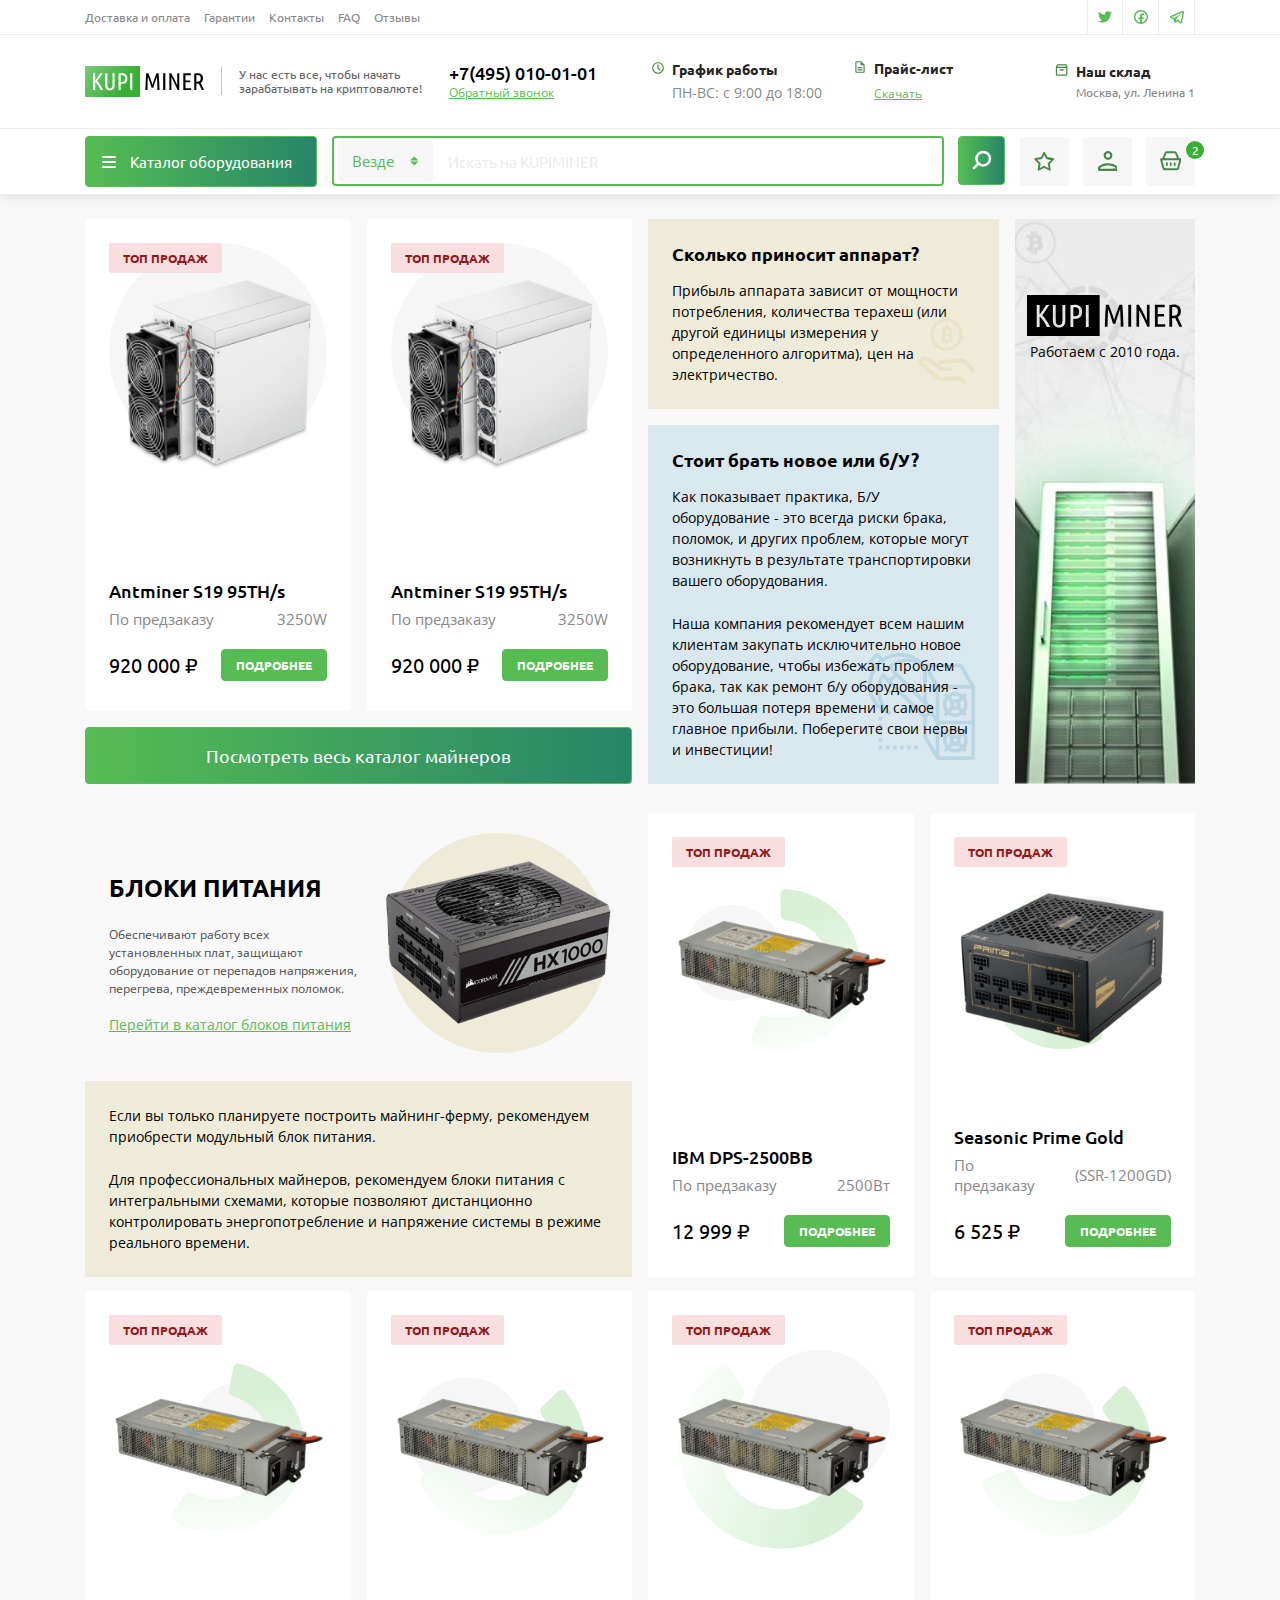
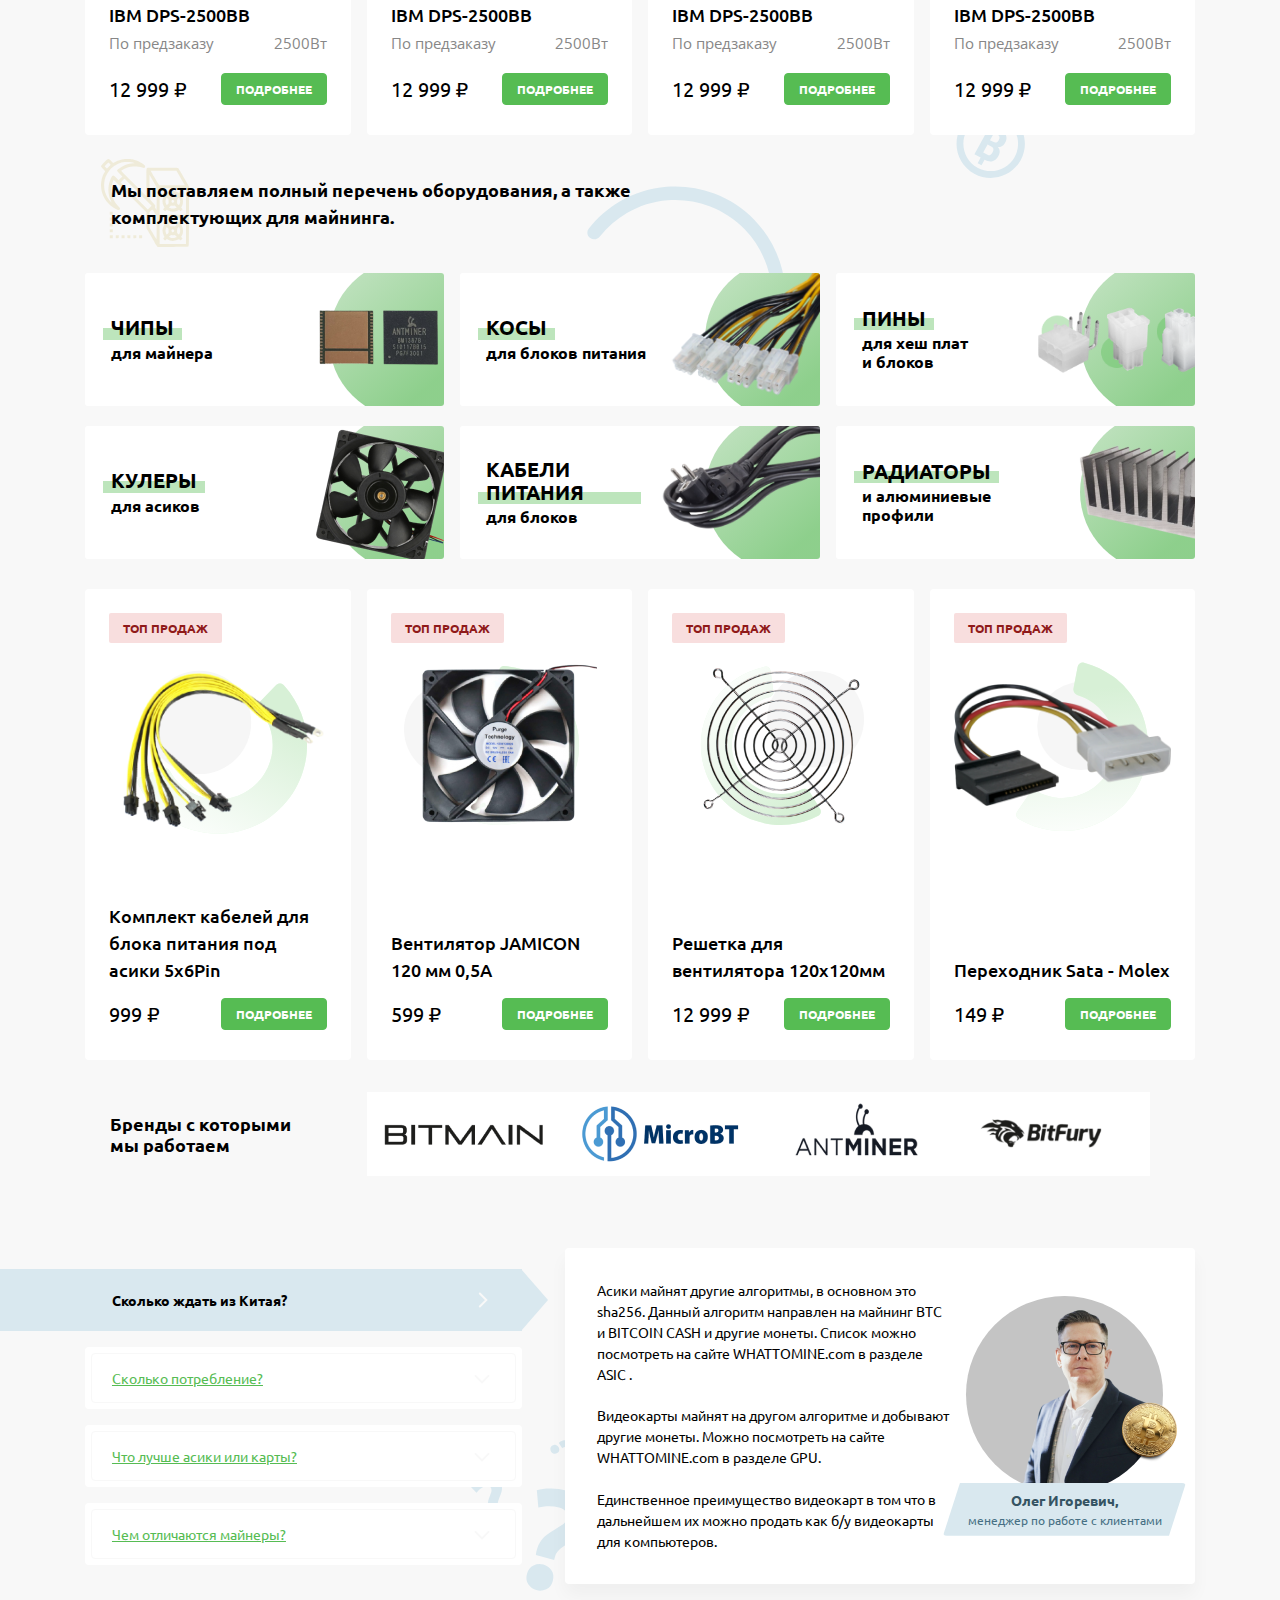
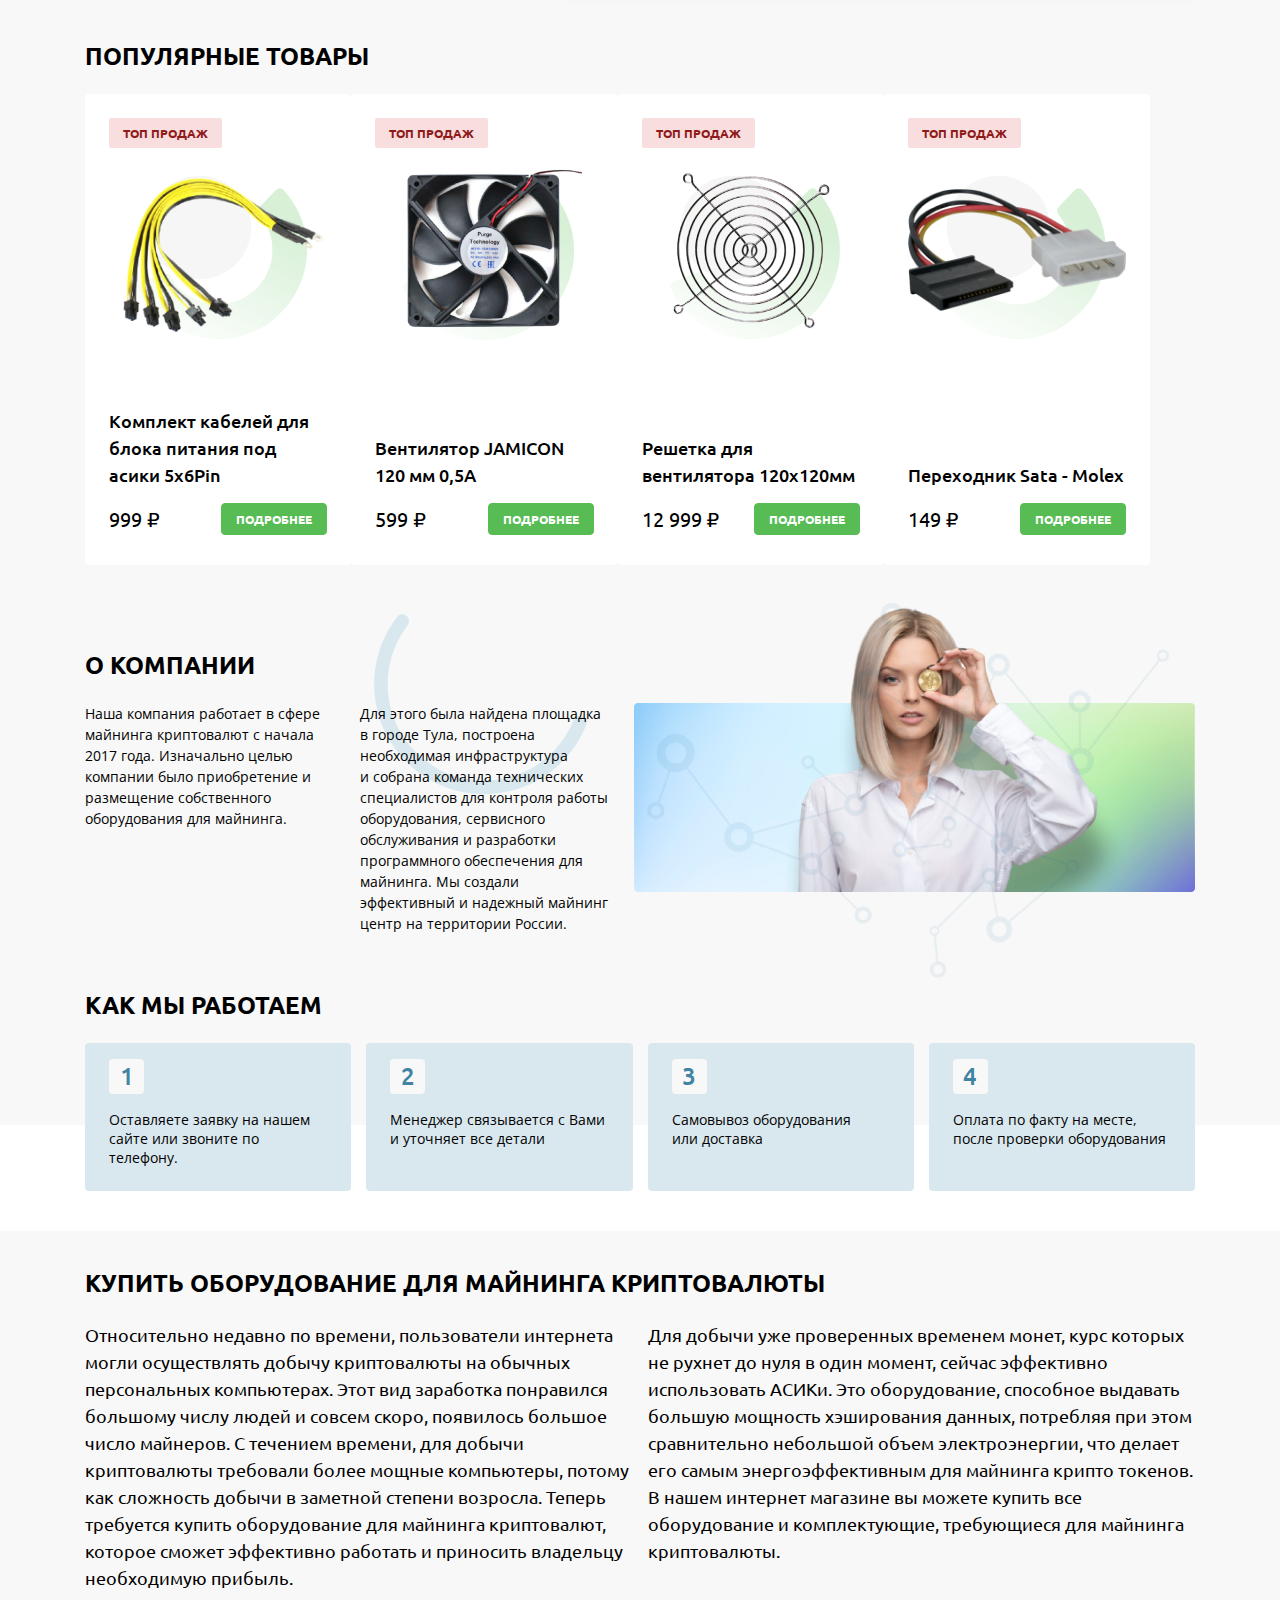
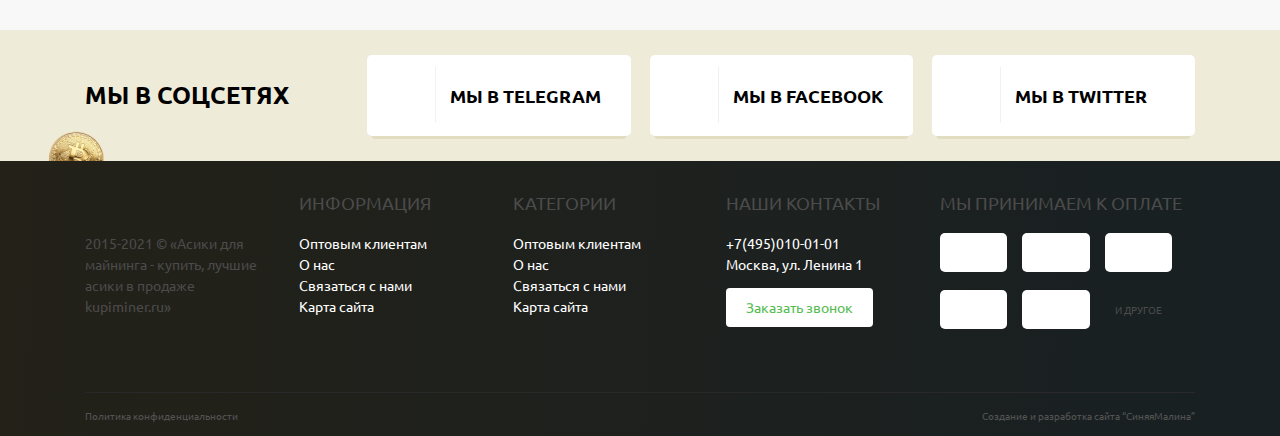
==== commit fa97ae74: "made 02" ====
--- a/public/index.html
+++ b/public/index.html
@@ -8,6 +8,8 @@
 		<meta name="viewport" content="width=device-width,initial-scale=1.0">
 		<link type="image/ico" href="img/favicon.ico" rel="shortcut icon"><meta name="format-detection" content="telephone=no"> <link rel="preconnect" href="https://fonts.gstatic.com">
 <link href="https://fonts.googleapis.com/css2?family=Open+Sans:wght@300;400;600;700;800&family=Ubuntu:wght@300;400;500;700&display=swap" rel="stylesheet">
+<link href="https://fonts.googleapis.com/css2?family=Poppins:wght@300;400;500;600;700;800;900&display=swap" rel="stylesheet">
+		<link rel="stylesheet" href="libs/ion-rangeslider/css/ion.rangeSlider.min.css"/>
 		<link href="libs/@fancyapps/fancybox/jquery.fancybox.min.css" rel="stylesheet"/>
 		<link href="css/main.min.css" rel="stylesheet"/>
 	</head>
@@ -1265,7 +1267,79 @@
 			</section>
 			<!-- end sSoc-->
 			<footer class="footer">
-				<div class="container"></div>
+				<div class="footer__container container">
+					<div class="footer__row row gy-4">
+						<div class="footer__col footer__col--1 col-lg col-sm-4 col-6"><a class="footer__logo" href="/"><img loading="lazy" src="img/svg/logo-white.svg" alt=""/></a>
+							<div class="footer__all-rights"><span>2015-</span><span class="put-curr-year-js">2021</span>
+								© «Асики для майнинга - купить, лучшие асики в продаже kupiminer.ru»
+							</div>
+						</div>
+						<div class="footer__col footer__col--2 col-lg col-sm-4 col-6">
+							<div class="footer__title">Информация
+							</div>
+							<ul class="footer__f-menu">
+								<li><a href="#">Оптовым клиентам</a></li>
+								<li><a href="#">О нас</a></li>
+								<li><a href="#">Связаться с нами</a></li>
+								<li><a href="#">Карта сайта</a></li>
+							</ul>
+						</div>
+						<div class="footer__col footer__col--3 col-lg col-sm-4 col-6">
+							<div class="footer__title">Категории
+							</div>
+							<ul class="footer__f-menu">
+								<li><a href="#">Оптовым клиентам</a></li>
+								<li><a href="#">О нас</a></li>
+								<li><a href="#">Связаться с нами</a></li>
+								<li><a href="#">Карта сайта</a></li>
+							</ul>
+						</div>
+						<div class="footer__col footer__col--4 col-lg col-sm-4 col-6">
+							<div class="footer__title">Наши контакты
+							</div><a class="footer__tell" href="#">+7(495)010-01-01</a>
+							<div class="footer__address">Москва, ул. Ленина 1
+							</div><a class="footer__call-btn" href="#">Заказать звонок</a>
+						</div>
+						<div class="footer__col footer__col--5 col-sm-8 col-lg-3">
+							<div class="footer__title">мы принимаем к оплате
+							</div>
+							<div class="footer__fee-row row">
+								<div class="col-4">
+									<div class="footer__f-item"><img loading="lazy" src="img/svg/fee-img-1.svg" alt=""/>
+									</div>
+								</div>
+								<div class="col-4">
+									<div class="footer__f-item"><img loading="lazy" src="img/@2x/fee-img-2.png" alt=""/>
+									</div>
+								</div>
+								<div class="col-4">
+									<div class="footer__f-item"><img loading="lazy" src="img/svg/fee-img-3.svg" alt=""/>
+									</div>
+								</div>
+								<div class="col-4">
+									<div class="footer__f-item"><img loading="lazy" src="img/svg/fee-img-4.svg" alt=""/>
+									</div>
+								</div>
+								<div class="col-4">
+									<div class="footer__f-item"><img loading="lazy" src="img/svg/fee-img-5.svg" alt=""/>
+									</div>
+								</div>
+								<div class="col-4">
+									<div class="footer__f-item footer__f-item--another">и другое
+									</div>
+								</div>
+							</div>
+						</div>
+					</div>
+					<div class="footer__bot">
+						<div class="footer__b-row row align-items-center gy-2">
+							<div class="col-sm"><a class="footer__b-link" href="#">Политика конфиденциальности</a>
+							</div>
+							<div class="col-sm-auto"><a class="footer__b-link" href="#">Создание и разработка сайта “СиняяМалина”</a>
+							</div>
+						</div>
+					</div>
+				</div>
 			</footer>
 		</div>
 		<!--  start modals-->
@@ -1299,6 +1373,8 @@
 		<!-- slider libs-->
 		<script src="libs/swiper/swiper-bundle.min.js"> </script>
 		<!-- /slider libs-->
+		<script src="libs/ion-rangeslider/js/ion.rangeSlider.min.js"></script>
+		<!---->
 		<script src="libs/inputmask/inputmask.min.js"></script>
 		<script src="js/libs.js"></script>
 		<script src="js/common.js"></script>
--- a/public/libs/ion-rangeslider/css/ion.rangeSlider.min.css
+++ b/public/libs/ion-rangeslider/css/ion.rangeSlider.min.css
@@ -0,0 +1 @@
+/*!Ion.RangeSlider, 2.3.1, © Denis Ineshin, 2010 - 2019, IonDen.com, Build date: 2019-12-19 16:51:02*/.irs{position:relative;display:block;-webkit-touch-callout:none;-webkit-user-select:none;-khtml-user-select:none;-moz-user-select:none;-ms-user-select:none;user-select:none;font-size:12px;font-family:Arial,sans-serif}.irs-line{position:relative;display:block;overflow:hidden;outline:none !important}.irs-bar{position:absolute;display:block;left:0;width:0}.irs-shadow{position:absolute;display:none;left:0;width:0}.irs-handle{position:absolute;display:block;box-sizing:border-box;cursor:default;z-index:1}.irs-handle.type_last{z-index:2}.irs-min,.irs-max{position:absolute;display:block;cursor:default}.irs-min{left:0}.irs-max{right:0}.irs-from,.irs-to,.irs-single{position:absolute;display:block;top:0;left:0;cursor:default;white-space:nowrap}.irs-grid{position:absolute;display:none;bottom:0;left:0;width:100%;height:20px}.irs-with-grid .irs-grid{display:block}.irs-grid-pol{position:absolute;top:0;left:0;width:1px;height:8px;background:#000}.irs-grid-pol.small{height:4px}.irs-grid-text{position:absolute;bottom:0;left:0;white-space:nowrap;text-align:center;font-size:9px;line-height:9px;padding:0 3px;color:#000}.irs-disable-mask{position:absolute;display:block;top:0;left:-1%;width:102%;height:100%;cursor:default;background:rgba(0,0,0,0);z-index:2}.lt-ie9 .irs-disable-mask{background:#000;filter:alpha(opacity=0);cursor:not-allowed}.irs-disabled{opacity:.4}.irs-hidden-input{position:absolute !important;display:block !important;top:0 !important;left:0 !important;width:0 !important;height:0 !important;font-size:0 !important;line-height:0 !important;padding:0 !important;margin:0 !important;overflow:hidden;outline:none !important;z-index:-9999 !important;background:none !important;border-style:solid !important;border-color:transparent !important}.irs--flat{height:40px}.irs--flat.irs-with-grid{height:60px}.irs--flat .irs-line{top:25px;height:12px;background-color:#e1e4e9;border-radius:4px}.irs--flat .irs-bar{top:25px;height:12px;background-color:#ed5565}.irs--flat .irs-bar--single{border-radius:4px 0 0 4px}.irs--flat .irs-shadow{height:1px;bottom:16px;background-color:#e1e4e9}.irs--flat .irs-handle{top:22px;width:16px;height:18px;background-color:transparent}.irs--flat .irs-handle>i:first-child{position:absolute;display:block;top:0;left:50%;width:2px;height:100%;margin-left:-1px;background-color:#da4453}.irs--flat .irs-handle.state_hover>i:first-child,.irs--flat .irs-handle:hover>i:first-child{background-color:#a43540}.irs--flat .irs-min,.irs--flat .irs-max{top:0;padding:1px 3px;color:#999;font-size:10px;line-height:1.333;text-shadow:none;background-color:#e1e4e9;border-radius:4px}.irs--flat .irs-from,.irs--flat .irs-to,.irs--flat .irs-single{color:white;font-size:10px;line-height:1.333;text-shadow:none;padding:1px 5px;background-color:#ed5565;border-radius:4px}.irs--flat .irs-from:before,.irs--flat .irs-to:before,.irs--flat .irs-single:before{position:absolute;display:block;content:"";bottom:-6px;left:50%;width:0;height:0;margin-left:-3px;overflow:hidden;border:3px solid transparent;border-top-color:#ed5565}.irs--flat .irs-grid-pol{background-color:#e1e4e9}.irs--flat .irs-grid-text{color:#999}.irs--big{height:55px}.irs--big.irs-with-grid{height:70px}.irs--big .irs-line{top:33px;height:12px;background-color:white;background:linear-gradient(to bottom, #ddd -50%, white 150%);border:1px solid #ccc;border-radius:12px}.irs--big .irs-bar{top:33px;height:12px;background-color:#92bce0;border:1px solid #428bca;background:linear-gradient(to bottom, #ffffff 0%, #428bca 30%, #b9d4ec 100%);box-shadow:inset 0 0 1px 1px rgba(255,255,255,0.5)}.irs--big .irs-bar--single{border-radius:12px 0 0 12px}.irs--big .irs-shadow{height:1px;bottom:16px;background-color:rgba(66,139,202,0.5)}.irs--big .irs-handle{top:25px;width:30px;height:30px;border:1px solid rgba(0,0,0,0.3);background-color:#cbcfd5;background:linear-gradient(to bottom, white 0%, #B4B9BE 30%, white 100%);box-shadow:1px 1px 2px rgba(0,0,0,0.2),inset 0 0 3px 1px white;border-radius:30px}.irs--big .irs-handle.state_hover,.irs--big .irs-handle:hover{border-color:rgba(0,0,0,0.45);background-color:#939ba7;background:linear-gradient(to bottom, white 0%, #919BA5 30%, white 100%)}.irs--big .irs-min,.irs--big .irs-max{top:0;padding:1px 5px;color:white;text-shadow:none;background-color:#9f9f9f;border-radius:3px}.irs--big .irs-from,.irs--big .irs-to,.irs--big .irs-single{color:white;text-shadow:none;padding:1px 5px;background-color:#428bca;background:linear-gradient(to bottom, #428bca 0%, #3071a9 100%);border-radius:3px}.irs--big .irs-grid-pol{background-color:#428bca}.irs--big .irs-grid-text{color:#428bca}.irs--modern{height:55px}.irs--modern.irs-with-grid{height:55px}.irs--modern .irs-line{top:25px;height:5px;background-color:#d1d6e0;background:linear-gradient(to bottom, #e0e4ea 0%, #d1d6e0 100%);border:1px solid #a3adc1;border-bottom-width:0;border-radius:5px}.irs--modern .irs-bar{top:25px;height:5px;background:#20b426;background:linear-gradient(to bottom, #20b426 0%, #18891d 100%)}.irs--modern .irs-bar--single{border-radius:5px 0 0 5px}.irs--modern .irs-shadow{height:1px;bottom:21px;background-color:rgba(209,214,224,0.5)}.irs--modern .irs-handle{top:37px;width:12px;height:13px;border:1px solid #a3adc1;border-top-width:0;box-shadow:1px 1px 1px rgba(0,0,0,0.1);border-radius:0 0 3px 3px}.irs--modern .irs-handle>i:nth-child(1){position:absolute;display:block;top:-4px;left:1px;width:6px;height:6px;border:1px solid #a3adc1;background:white;transform:rotate(45deg)}.irs--modern .irs-handle>i:nth-child(2){position:absolute;display:block;box-sizing:border-box;top:0;left:0;width:10px;height:12px;background:#e9e6e6;background:linear-gradient(to bottom, white 0%, #e9e6e6 100%);border-radius:0 0 3px 3px}.irs--modern .irs-handle>i:nth-child(3){position:absolute;display:block;box-sizing:border-box;top:3px;left:3px;width:4px;height:5px;border-left:1px solid #a3adc1;border-right:1px solid #a3adc1}.irs--modern .irs-handle.state_hover,.irs--modern .irs-handle:hover{border-color:#7685a2;background:#c3c7cd;background:linear-gradient(to bottom, #ffffff 0%, #919ba5 30%, #ffffff 100%)}.irs--modern .irs-handle.state_hover>i:nth-child(1),.irs--modern .irs-handle:hover>i:nth-child(1){border-color:#7685a2}.irs--modern .irs-handle.state_hover>i:nth-child(3),.irs--modern .irs-handle:hover>i:nth-child(3){border-color:#48536a}.irs--modern .irs-min,.irs--modern .irs-max{top:0;font-size:10px;line-height:1.333;text-shadow:none;padding:1px 5px;color:white;background-color:#d1d6e0;border-radius:5px}.irs--modern .irs-from,.irs--modern .irs-to,.irs--modern .irs-single{font-size:10px;line-height:1.333;text-shadow:none;padding:1px 5px;background-color:#20b426;color:white;border-radius:5px}.irs--modern .irs-from:before,.irs--modern .irs-to:before,.irs--modern .irs-single:before{position:absolute;display:block;content:"";bottom:-6px;left:50%;width:0;height:0;margin-left:-3px;overflow:hidden;border:3px solid transparent;border-top-color:#20b426}.irs--modern .irs-grid{height:25px}.irs--modern .irs-grid-pol{background-color:#dedede}.irs--modern .irs-grid-text{color:silver;font-size:13px}.irs--sharp{height:50px;font-size:12px;line-height:1}.irs--sharp.irs-with-grid{height:57px}.irs--sharp .irs-line{top:30px;height:2px;background-color:black;border-radius:2px}.irs--sharp .irs-bar{top:30px;height:2px;background-color:#ee22fa}.irs--sharp .irs-bar--single{border-radius:2px 0 0 2px}.irs--sharp .irs-shadow{height:1px;bottom:21px;background-color:rgba(0,0,0,0.5)}.irs--sharp .irs-handle{top:25px;width:10px;height:10px;background-color:#a804b2}.irs--sharp .irs-handle>i:first-child{position:absolute;display:block;top:100%;left:0;width:0;height:0;border:5px solid transparent;border-top-color:#a804b2}.irs--sharp .irs-handle.state_hover,.irs--sharp .irs-handle:hover{background-color:black}.irs--sharp .irs-handle.state_hover>i:first-child,.irs--sharp .irs-handle:hover>i:first-child{border-top-color:black}.irs--sharp .irs-min,.irs--sharp .irs-max{color:white;font-size:14px;line-height:1;top:0;padding:3px 4px;opacity:.4;background-color:#a804b2;border-radius:2px}.irs--sharp .irs-from,.irs--sharp .irs-to,.irs--sharp .irs-single{font-size:14px;line-height:1;text-shadow:none;padding:3px 4px;background-color:#a804b2;color:white;border-radius:2px}.irs--sharp .irs-from:before,.irs--sharp .irs-to:before,.irs--sharp .irs-single:before{position:absolute;display:block;content:"";bottom:-6px;left:50%;width:0;height:0;margin-left:-3px;overflow:hidden;border:3px solid transparent;border-top-color:#a804b2}.irs--sharp .irs-grid{height:25px}.irs--sharp .irs-grid-pol{background-color:#dedede}.irs--sharp .irs-grid-text{color:silver;font-size:13px}.irs--round{height:50px}.irs--round.irs-with-grid{height:65px}.irs--round .irs-line{top:36px;height:4px;background-color:#dee4ec;border-radius:4px}.irs--round .irs-bar{top:36px;height:4px;background-color:#006cfa}.irs--round .irs-bar--single{border-radius:4px 0 0 4px}.irs--round .irs-shadow{height:4px;bottom:21px;background-color:rgba(222,228,236,0.5)}.irs--round .irs-handle{top:26px;width:24px;height:24px;border:4px solid #006cfa;background-color:white;border-radius:24px;box-shadow:0 1px 3px rgba(0,0,255,0.3)}.irs--round .irs-handle.state_hover,.irs--round .irs-handle:hover{background-color:#f0f6ff}.irs--round .irs-min,.irs--round .irs-max{color:#333;font-size:14px;line-height:1;top:0;padding:3px 5px;background-color:rgba(0,0,0,0.1);border-radius:4px}.irs--round .irs-from,.irs--round .irs-to,.irs--round .irs-single{font-size:14px;line-height:1;text-shadow:none;padding:3px 5px;background-color:#006cfa;color:white;border-radius:4px}.irs--round .irs-from:before,.irs--round .irs-to:before,.irs--round .irs-single:before{position:absolute;display:block;content:"";bottom:-6px;left:50%;width:0;height:0;margin-left:-3px;overflow:hidden;border:3px solid transparent;border-top-color:#006cfa}.irs--round .irs-grid{height:25px}.irs--round .irs-grid-pol{background-color:#dedede}.irs--round .irs-grid-text{color:silver;font-size:13px}.irs--square{height:50px}.irs--square.irs-with-grid{height:60px}.irs--square .irs-line{top:31px;height:4px;background-color:#dedede}.irs--square .irs-bar{top:31px;height:4px;background-color:black}.irs--square .irs-shadow{height:2px;bottom:21px;background-color:#dedede}.irs--square .irs-handle{top:25px;width:16px;height:16px;border:3px solid black;background-color:white;-webkit-transform:rotate(45deg);-ms-transform:rotate(45deg);transform:rotate(45deg)}.irs--square .irs-handle.state_hover,.irs--square .irs-handle:hover{background-color:#f0f6ff}.irs--square .irs-min,.irs--square .irs-max{color:#333;font-size:14px;line-height:1;top:0;padding:3px 5px;background-color:rgba(0,0,0,0.1)}.irs--square .irs-from,.irs--square .irs-to,.irs--square .irs-single{font-size:14px;line-height:1;text-shadow:none;padding:3px 5px;background-color:black;color:white}.irs--square .irs-grid{height:25px}.irs--square .irs-grid-pol{background-color:#dedede}.irs--square .irs-grid-text{color:silver;font-size:11px}--- a/public/css/main.min.css
+++ b/public/css/main.min.css
@@ -1 +1 @@
-@font-face{font-family:swiper-icons;src:url("data:application/font-woff;charset=utf-8;base64, [base64]//wADZ2x5ZgAAAywAAADMAAAD2MHtryVoZWFkAAABbAAAADAAAAA2E2+eoWhoZWEAAAGcAAAAHwAAACQC9gDzaG10eAAAAigAAAAZAAAArgJkABFsb2NhAAAC0AAAAFoAAABaFQAUGG1heHAAAAG8AAAAHwAAACAAcABAbmFtZQAAA/gAAAE5AAACXvFdBwlwb3N0AAAFNAAAAGIAAACE5s74hXjaY2BkYGAAYpf5Hu/j+W2+MnAzMYDAzaX6QjD6/4//Bxj5GA8AuRwMYGkAPywL13jaY2BkYGA88P8Agx4j+/8fQDYfA1AEBWgDAIB2BOoAeNpjYGRgYNBh4GdgYgABEMnIABJzYNADCQAACWgAsQB42mNgYfzCOIGBlYGB0YcxjYGBwR1Kf2WQZGhhYGBiYGVmgAFGBiQQkOaawtDAoMBQxXjg/wEGPcYDDA4wNUA2CCgwsAAAO4EL6gAAeNpj2M0gyAACqxgGNWBkZ2D4/wMA+xkDdgAAAHjaY2BgYGaAYBkGRgYQiAHyGMF8FgYHIM3DwMHABGQrMOgyWDLEM1T9/w8UBfEMgLzE////P/5//f/V/xv+r4eaAAeMbAxwIUYmIMHEgKYAYjUcsDAwsLKxc3BycfPw8jEQA/[base64]/uznmfPFBNODM2K7MTQ45YEAZqGP81AmGGcF3iPqOop0r1SPTaTbVkfUe4HXj97wYE+yNwWYxwWu4v1ugWHgo3S1XdZEVqWM7ET0cfnLGxWfkgR42o2PvWrDMBSFj/IHLaF0zKjRgdiVMwScNRAoWUoH78Y2icB/yIY09An6AH2Bdu/UB+yxopYshQiEvnvu0dURgDt8QeC8PDw7Fpji3fEA4z/PEJ6YOB5hKh4dj3EvXhxPqH/SKUY3rJ7srZ4FZnh1PMAtPhwP6fl2PMJMPDgeQ4rY8YT6Gzao0eAEA409DuggmTnFnOcSCiEiLMgxCiTI6Cq5DZUd3Qmp10vO0LaLTd2cjN4fOumlc7lUYbSQcZFkutRG7g6JKZKy0RmdLY680CDnEJ+UMkpFFe1RN7nxdVpXrC4aTtnaurOnYercZg2YVmLN/d/gczfEimrE/fs/bOuq29Zmn8tloORaXgZgGa78yO9/cnXm2BpaGvq25Dv9S4E9+5SIc9PqupJKhYFSSl47+Qcr1mYNAAAAeNptw0cKwkAAAMDZJA8Q7OUJvkLsPfZ6zFVERPy8qHh2YER+3i/BP83vIBLLySsoKimrqKqpa2hp6+jq6RsYGhmbmJqZSy0sraxtbO3sHRydnEMU4uR6yx7JJXveP7WrDycAAAAAAAH//wACeNpjYGRgYOABYhkgZgJCZgZNBkYGLQZtIJsFLMYAAAw3ALgAeNolizEKgDAQBCchRbC2sFER0YD6qVQiBCv/H9ezGI6Z5XBAw8CBK/m5iQQVauVbXLnOrMZv2oLdKFa8Pjuru2hJzGabmOSLzNMzvutpB3N42mNgZGBg4GKQYzBhYMxJLMlj4GBgAYow/P/PAJJhLM6sSoWKfWCAAwDAjgbRAAB42mNgYGBkAIIbCZo5IPrmUn0hGA0AO8EFTQAA") format("woff");font-weight:400;font-style:normal}:root{--swiper-theme-color:#007aff}.swiper-container{margin-left:auto;margin-right:auto;position:relative;overflow:hidden;list-style:none;padding:0;z-index:1}.swiper-container-vertical>.swiper-wrapper{flex-direction:column}.swiper-wrapper{position:relative;width:100%;height:100%;z-index:1;display:flex;transition-property:transform;box-sizing:content-box}.swiper-container-android .swiper-slide,.swiper-wrapper{transform:translateZ(0)}.swiper-container-multirow>.swiper-wrapper{flex-wrap:wrap}.swiper-container-multirow-column>.swiper-wrapper{flex-wrap:wrap;flex-direction:column}.swiper-container-free-mode>.swiper-wrapper{transition-timing-function:ease-out;margin:0 auto}.swiper-container-pointer-events{touch-action:pan-y}.swiper-container-pointer-events.swiper-container-vertical{touch-action:pan-x}.swiper-slide{flex-shrink:0;width:100%;height:100%;position:relative;transition-property:transform}.swiper-slide-invisible-blank{visibility:hidden}.swiper-container-autoheight,.swiper-container-autoheight .swiper-slide{height:auto}.swiper-container-autoheight .swiper-wrapper{align-items:flex-start;transition-property:transform,height}.swiper-container-3d{perspective:1200px}.swiper-container-3d .swiper-cube-shadow,.swiper-container-3d .swiper-slide,.swiper-container-3d .swiper-slide-shadow-bottom,.swiper-container-3d .swiper-slide-shadow-left,.swiper-container-3d .swiper-slide-shadow-right,.swiper-container-3d .swiper-slide-shadow-top,.swiper-container-3d .swiper-wrapper{transform-style:preserve-3d}.swiper-container-3d .swiper-slide-shadow-bottom,.swiper-container-3d .swiper-slide-shadow-left,.swiper-container-3d .swiper-slide-shadow-right,.swiper-container-3d .swiper-slide-shadow-top{position:absolute;left:0;top:0;width:100%;height:100%;pointer-events:none;z-index:10}.swiper-container-3d .swiper-slide-shadow-left{background-image:linear-gradient(270deg,rgba(0,0,0,.5),transparent)}.swiper-container-3d .swiper-slide-shadow-right{background-image:linear-gradient(90deg,rgba(0,0,0,.5),transparent)}.swiper-container-3d .swiper-slide-shadow-top{background-image:linear-gradient(0deg,rgba(0,0,0,.5),transparent)}.swiper-container-3d .swiper-slide-shadow-bottom{background-image:linear-gradient(180deg,rgba(0,0,0,.5),transparent)}.swiper-container-css-mode>.swiper-wrapper{overflow:auto;scrollbar-width:none;-ms-overflow-style:none}.swiper-container-css-mode>.swiper-wrapper::-webkit-scrollbar{display:none}.swiper-container-css-mode>.swiper-wrapper>.swiper-slide{scroll-snap-align:start start}.swiper-container-horizontal.swiper-container-css-mode>.swiper-wrapper{scroll-snap-type:x mandatory}.swiper-container-vertical.swiper-container-css-mode>.swiper-wrapper{scroll-snap-type:y mandatory}.icon{display:inline-block;width:1em;height:1em;fill:currentColor}.icon-cart{font-size:2rem;width:1.1em}.icon-star{font-size:2rem;width:1.05em}.icon-user{font-size:1.9rem;width:1em}.icon-zoom{font-size:1.5rem;width:1em}:root{--bs-white:#fff;--bs-black:#000;--bs-primary:#56bc53;--bs-secondary:#878787;--bs-success:#56bc53;--bs-info:#0dcaf0;--bs-warning:#ffc107;--bs-danger:#911a1a;--bs-light:#ebebeb;--bs-dark:#212529;--bs-font-sans-serif:"Ubuntu",system-ui,-apple-system,"Segoe UI",Roboto,"Helvetica Neue",Arial,"Noto Sans","Liberation Sans",sans-serif,"Apple Color Emoji","Segoe UI Emoji","Segoe UI Symbol","Noto Color Emoji";--bs-font-monospace:SFMono-Regular,Menlo,Monaco,Consolas,"Liberation Mono","Courier New",monospace;--bs-gradient:linear-gradient(180deg,hsla(0,0%,100%,0.15),hsla(0,0%,100%,0))}*,:after,:before{box-sizing:border-box}body{margin:0;font-family:var(--bs-font-sans-serif);font-size:1rem;font-weight:400;line-height:1.5;color:#000;background-color:#f8f8f8;-webkit-text-size-adjust:100%;-webkit-tap-highlight-color:rgba(0,0,0,0)}hr{margin:1rem 0;color:inherit;background-color:currentColor;border:0;opacity:.25}hr:not([size]){height:1px}.h1,.h2,.h3,.h4,.h5,.h6,h1,h2,h3,h4,h5,h6{margin-top:0;margin-bottom:.5rem;font-weight:700;line-height:1.2}.h1,h1{font-size:calc(1.35357rem + 1.24286vw)}.h2,h2{font-size:calc(1.29643rem + .55714vw)}.h3,.h4,h3,h4{font-size:calc(1.25357rem + .04286vw)}.h5,h5{font-size:1.25rem}.h6,h6{font-size:1rem}p{margin-top:0;margin-bottom:1rem}abbr[data-bs-original-title],abbr[title]{-webkit-text-decoration:underline dotted;text-decoration:underline dotted;cursor:help;-webkit-text-decoration-skip-ink:none;text-decoration-skip-ink:none}address{margin-bottom:1rem;font-style:normal;line-height:inherit}ol,ul{padding-left:2rem}dl,ol,ul{margin-top:0;margin-bottom:1rem}ol ol,ol ul,ul ol,ul ul{margin-bottom:0}dt{font-weight:700}dd{margin-bottom:.5rem;margin-left:0}blockquote{margin:0 0 1rem}b,strong{font-weight:bolder}.small,small{font-size:.875em}.mark,mark{padding:.2em;background-color:#fcf8e3}sub,sup{position:relative;font-size:.75em;line-height:0;vertical-align:baseline}sub{bottom:-.25em}sup{top:-.5em}a{color:#56bc53;text-decoration:underline}a:hover{color:#459642}a:not([href]):not([class]),a:not([href]):not([class]):hover{color:inherit;text-decoration:none}code,kbd,pre,samp{font-family:var(--bs-font-monospace);font-size:1em;direction:ltr;unicode-bidi:bidi-override}pre{display:block;margin-top:0;margin-bottom:1rem;overflow:auto;font-size:.875em}pre code{font-size:inherit;color:inherit;word-break:normal}code{font-size:.875em;color:#d63384;word-wrap:break-word}a>code{color:inherit}kbd{padding:.2rem .4rem;font-size:.875em;color:#fff;background-color:#212529;border-radius:.2rem}kbd kbd{padding:0;font-size:1em;font-weight:700}figure{margin:0 0 1rem}img,svg{vertical-align:middle}table{caption-side:bottom;border-collapse:collapse}caption{padding-top:.5rem;padding-bottom:.5rem;color:#878787;text-align:left}th{text-align:inherit;text-align:-webkit-match-parent}tbody,td,tfoot,th,thead,tr{border:0 solid;border-color:inherit}label{display:inline-block}button{border-radius:0}button:focus:not(:focus-visible){outline:0}button,input,optgroup,select,textarea{margin:0;font-family:inherit;font-size:inherit;line-height:inherit}button,select{text-transform:none}[role=button]{cursor:pointer}select{word-wrap:normal}select:disabled{opacity:1}[list]::-webkit-calendar-picker-indicator{display:none}[type=button],[type=reset],[type=submit],button{-webkit-appearance:button}[type=button]:not(:disabled),[type=reset]:not(:disabled),[type=submit]:not(:disabled),button:not(:disabled){cursor:pointer}::-moz-focus-inner{padding:0;border-style:none}textarea{resize:vertical}fieldset{min-width:0;padding:0;margin:0;border:0}legend{float:left;width:100%;padding:0;margin-bottom:.5rem;font-size:calc(1.275rem + .3vw);line-height:inherit}legend+*{clear:left}::-webkit-datetime-edit-day-field,::-webkit-datetime-edit-fields-wrapper,::-webkit-datetime-edit-hour-field,::-webkit-datetime-edit-minute,::-webkit-datetime-edit-month-field,::-webkit-datetime-edit-text,::-webkit-datetime-edit-year-field{padding:0}::-webkit-inner-spin-button{height:auto}[type=search]{outline-offset:-2px;-webkit-appearance:textfield}::-webkit-search-decoration{-webkit-appearance:none}::-webkit-color-swatch-wrapper{padding:0}::file-selector-button{font:inherit}::-webkit-file-upload-button{font:inherit;-webkit-appearance:button}output{display:inline-block}iframe{border:0}summary{display:list-item;cursor:pointer}progress{vertical-align:baseline}[hidden]{display:none!important}.lead{font-size:1.25rem;font-weight:300}.display-1{font-size:calc(1.625rem + 4.5vw)}.display-1,.display-2{font-weight:300;line-height:1.2}.display-2{font-size:calc(1.575rem + 3.9vw)}.display-3{font-size:calc(1.525rem + 3.3vw)}.display-3,.display-4{font-weight:300;line-height:1.2}.display-4{font-size:calc(1.475rem + 2.7vw)}.display-5{font-size:calc(1.425rem + 2.1vw)}.display-5,.display-6{font-weight:300;line-height:1.2}.display-6{font-size:calc(1.375rem + 1.5vw)}.list-inline,.list-unstyled{padding-left:0;list-style:none}.list-inline-item{display:inline-block}.list-inline-item:not(:last-child){margin-right:.5rem}.initialism{font-size:.875em;text-transform:uppercase}.blockquote{margin-bottom:1rem;font-size:1.25rem}.blockquote>:last-child{margin-bottom:0}.blockquote-footer{margin-top:-1rem;margin-bottom:1rem;font-size:.875em;color:#878787}.blockquote-footer:before{content:"\2014\00A0"}.container,.container-fluid,.container-lg,.container-md,.container-sm,.container-xl,.container-xxl{width:100%;padding-right:var(--bs-gutter-x,15px);padding-left:var(--bs-gutter-x,15px);margin-right:auto;margin-left:auto}.row{--bs-gutter-x:30px;--bs-gutter-y:0;display:flex;flex-wrap:wrap;margin-top:calc(var(--bs-gutter-y)*-1);margin-right:calc(var(--bs-gutter-x)/-2);margin-left:calc(var(--bs-gutter-x)/-2)}.row>*{flex-shrink:0;width:100%;max-width:100%;padding-right:calc(var(--bs-gutter-x)/2);padding-left:calc(var(--bs-gutter-x)/2);margin-top:var(--bs-gutter-y)}.col{flex:1 0 0%}.row-cols-auto>*{flex:0 0 auto;width:auto}.row-cols-1>*{flex:0 0 auto;width:100%}.row-cols-2>*{flex:0 0 auto;width:50%}.row-cols-3>*{flex:0 0 auto;width:33.33333%}.row-cols-4>*{flex:0 0 auto;width:25%}.row-cols-5>*{flex:0 0 auto;width:20%}.row-cols-6>*{flex:0 0 auto;width:16.66667%}.col-auto{flex:0 0 auto;width:auto}.col-1{flex:0 0 auto;width:8.33333%}.col-2{flex:0 0 auto;width:16.66667%}.col-3{flex:0 0 auto;width:25%}.col-4{flex:0 0 auto;width:33.33333%}.col-5{flex:0 0 auto;width:41.66667%}.col-6{flex:0 0 auto;width:50%}.col-7{flex:0 0 auto;width:58.33333%}.col-8{flex:0 0 auto;width:66.66667%}.col-9{flex:0 0 auto;width:75%}.col-10{flex:0 0 auto;width:83.33333%}.col-11{flex:0 0 auto;width:91.66667%}.col-12{flex:0 0 auto;width:100%}.offset-1{margin-left:8.33333%}.offset-2{margin-left:16.66667%}.offset-3{margin-left:25%}.offset-4{margin-left:33.33333%}.offset-5{margin-left:41.66667%}.offset-6{margin-left:50%}.offset-7{margin-left:58.33333%}.offset-8{margin-left:66.66667%}.offset-9{margin-left:75%}.offset-10{margin-left:83.33333%}.offset-11{margin-left:91.66667%}.g-0,.gx-0{--bs-gutter-x:0}.g-0,.gy-0{--bs-gutter-y:0}.g-1,.gx-1{--bs-gutter-x:0.25rem}.g-1,.gy-1{--bs-gutter-y:0.25rem}.g-2,.gx-2{--bs-gutter-x:0.5rem}.g-2,.gy-2{--bs-gutter-y:0.5rem}.g-3,.gx-3{--bs-gutter-x:1rem}.g-3,.gy-3{--bs-gutter-y:1rem}.g-4,.gx-4{--bs-gutter-x:1.5rem}.g-4,.gy-4{--bs-gutter-y:1.5rem}.g-5,.gx-5{--bs-gutter-x:3rem}.g-5,.gy-5{--bs-gutter-y:3rem}.form-label{margin-bottom:.5rem}.col-form-label{padding-top:calc(1.14286rem + 1px);padding-bottom:calc(1.14286rem + 1px);margin-bottom:0;font-size:inherit;line-height:1.5}.col-form-label-lg{padding-top:calc(.5rem + 1px);padding-bottom:calc(.5rem + 1px);font-size:1.25rem}.col-form-label-sm{padding-top:calc(.25rem + 1px);padding-bottom:calc(.25rem + 1px);font-size:.875rem}.form-text{margin-top:.25rem;font-size:.875em;color:#878787}.form-control{display:block;width:100%;padding:1.14286rem 1.71429rem;font-size:1rem;font-weight:400;line-height:1.5;color:#000;background-color:#fff;background-clip:padding-box;border:1px solid #ced4da;-webkit-appearance:none;-moz-appearance:none;appearance:none;border-radius:2px;transition:border-color .15s ease-in-out,box-shadow .15s ease-in-out}.form-control[type=file]{overflow:hidden}.form-control[type=file]:not(:disabled):not([readonly]){cursor:pointer}.form-control:focus{color:#000;background-color:#fff;border-color:#abdea9;outline:0;box-shadow:0 0 0 .25rem rgba(86,188,83,.25)}.form-control::-webkit-date-and-time-value{height:1.5em}.form-control::-moz-placeholder{color:#ebebeb;opacity:1}.form-control::placeholder{color:#ebebeb;opacity:1}.form-control:disabled,.form-control[readonly]{background-color:#f1f1f1;opacity:1}.form-control::file-selector-button{padding:1.14286rem 1.71429rem;margin:-1.14286rem -1.71429rem;-webkit-margin-end:1.71429rem;margin-inline-end:1.71429rem;color:#000;background-color:#f1f1f1;pointer-events:none;border:0 solid;border-color:inherit;border-inline-end-width:1px;border-radius:0;transition:color .15s ease-in-out,background-color .15s ease-in-out,border-color .15s ease-in-out,box-shadow .15s ease-in-out}.form-control:hover:not(:disabled):not([readonly])::file-selector-button{background-color:#e5e5e5}.form-control::-webkit-file-upload-button{padding:1.14286rem 1.71429rem;margin:-1.14286rem -1.71429rem;-webkit-margin-end:1.71429rem;margin-inline-end:1.71429rem;color:#000;background-color:#f1f1f1;pointer-events:none;border:0 solid;border-color:inherit;border-inline-end-width:1px;border-radius:0;-webkit-transition:color .15s ease-in-out,background-color .15s ease-in-out,border-color .15s ease-in-out,box-shadow .15s ease-in-out;transition:color .15s ease-in-out,background-color .15s ease-in-out,border-color .15s ease-in-out,box-shadow .15s ease-in-out}.form-control:hover:not(:disabled):not([readonly])::-webkit-file-upload-button{background-color:#e5e5e5}.form-control-plaintext{display:block;width:100%;padding:1.14286rem 0;margin-bottom:0;line-height:1.5;color:#000;background-color:transparent;border:solid transparent;border-width:1px 0}.form-control-plaintext.form-control-lg,.form-control-plaintext.form-control-sm{padding-right:0;padding-left:0}.form-control-sm{min-height:calc(1.5em + .5rem + 2px);padding:.25rem .5rem;font-size:.875rem;border-radius:.2rem}.form-control-sm::file-selector-button{padding:.25rem .5rem;margin:-.25rem -.5rem;-webkit-margin-end:.5rem;margin-inline-end:.5rem}.form-control-sm::-webkit-file-upload-button{padding:.25rem .5rem;margin:-.25rem -.5rem;-webkit-margin-end:.5rem;margin-inline-end:.5rem}.form-control-lg{min-height:calc(1.5em + 1rem + 2px);padding:.5rem 1rem;font-size:1.25rem;border-radius:.3rem}.form-control-lg::file-selector-button{padding:.5rem 1rem;margin:-.5rem -1rem;-webkit-margin-end:1rem;margin-inline-end:1rem}.form-control-lg::-webkit-file-upload-button{padding:.5rem 1rem;margin:-.5rem -1rem;-webkit-margin-end:1rem;margin-inline-end:1rem}textarea.form-control{min-height:calc(1.5em + 2.28571rem + 2px)}textarea.form-control-sm{min-height:calc(1.5em + .5rem + 2px)}textarea.form-control-lg{min-height:calc(1.5em + 1rem + 2px)}.form-control-color{max-width:3rem;height:auto;padding:1.14286rem}.form-control-color:not(:disabled):not([readonly]){cursor:pointer}.form-control-color::-moz-color-swatch{height:1.5em;border-radius:2px}.form-control-color::-webkit-color-swatch{height:1.5em;border-radius:2px}.form-select{display:block;width:100%;padding:1.14286rem 5.14286rem 1.14286rem 1.71429rem;font-size:1rem;font-weight:400;line-height:1.5;color:#000;background-color:#fff;background-image:url("data:image/svg+xml;charset=utf-8,%3Csvg xmlns='http://www.w3.org/2000/svg' viewBox='0 0 16 16'%3E%3Cpath fill='none' stroke='%23343a40' stroke-linecap='round' stroke-linejoin='round' stroke-width='2' d='M2 5l6 6 6-6'/%3E%3C/svg%3E");background-repeat:no-repeat;background-position:right 1.71429rem center;background-size:16px 12px;border:1px solid #ced4da;border-radius:2px;-webkit-appearance:none;-moz-appearance:none;appearance:none}.form-select:focus{border-color:#abdea9;outline:0;box-shadow:0 0 0 .25rem rgba(86,188,83,.25)}.form-select[multiple],.form-select[size]:not([size="1"]){padding-right:1.71429rem;background-image:none}.form-select:disabled{background-color:#f1f1f1}.form-select:-moz-focusring{color:transparent;text-shadow:0 0 0 #000}.form-select-sm{padding-top:.25rem;padding-bottom:.25rem;padding-left:.5rem;font-size:.875rem}.form-select-lg{padding-top:.5rem;padding-bottom:.5rem;padding-left:1rem;font-size:1.25rem}.form-check{display:block;min-height:1.5rem;padding-left:1.5em;margin-bottom:.125rem}.form-check .form-check-input{float:left;margin-left:-1.5em}.form-check-input{width:1em;height:1em;margin-top:.25em;vertical-align:top;background-color:#fff;background-repeat:no-repeat;background-position:50%;background-size:contain;border:1px solid rgba(0,0,0,.25);-webkit-appearance:none;-moz-appearance:none;appearance:none;-webkit-print-color-adjust:exact;color-adjust:exact}.form-check-input[type=checkbox]{border-radius:.25em}.form-check-input[type=radio]{border-radius:50%}.form-check-input:active{filter:brightness(90%)}.form-check-input:focus{border-color:#abdea9;outline:0;box-shadow:0 0 0 .25rem rgba(86,188,83,.25)}.form-check-input:checked{background-color:#56bc53;border-color:#56bc53}.form-check-input:checked[type=checkbox]{background-image:url("data:image/svg+xml;charset=utf-8,%3Csvg xmlns='http://www.w3.org/2000/svg' viewBox='0 0 20 20'%3E%3Cpath fill='none' stroke='%23fff' stroke-linecap='round' stroke-linejoin='round' stroke-width='3' d='M6 10l3 3 6-6'/%3E%3C/svg%3E")}.form-check-input:checked[type=radio]{background-image:url("data:image/svg+xml;charset=utf-8,%3Csvg xmlns='http://www.w3.org/2000/svg' viewBox='-4 -4 8 8'%3E%3Ccircle r='2' fill='%23fff'/%3E%3C/svg%3E")}.form-check-input[type=checkbox]:indeterminate{background-color:#56bc53;border-color:#56bc53;background-image:url("data:image/svg+xml;charset=utf-8,%3Csvg xmlns='http://www.w3.org/2000/svg' viewBox='0 0 20 20'%3E%3Cpath fill='none' stroke='%23fff' stroke-linecap='round' stroke-linejoin='round' stroke-width='3' d='M6 10h8'/%3E%3C/svg%3E")}.form-check-input:disabled{pointer-events:none;filter:none;opacity:.5}.form-check-input:disabled~.form-check-label,.form-check-input[disabled]~.form-check-label{opacity:.5}.form-switch{padding-left:2.5em}.form-switch .form-check-input{width:2em;margin-left:-2.5em;background-image:url("data:image/svg+xml;charset=utf-8,%3Csvg xmlns='http://www.w3.org/2000/svg' viewBox='-4 -4 8 8'%3E%3Ccircle r='3' fill='rgba(0, 0, 0, 0.25)'/%3E%3C/svg%3E");background-position:0;border-radius:2em;transition:background-position .15s ease-in-out}.form-switch .form-check-input:focus{background-image:url("data:image/svg+xml;charset=utf-8,%3Csvg xmlns='http://www.w3.org/2000/svg' viewBox='-4 -4 8 8'%3E%3Ccircle r='3' fill='%23abdea9'/%3E%3C/svg%3E")}.form-switch .form-check-input:checked{background-position:100%;background-image:url("data:image/svg+xml;charset=utf-8,%3Csvg xmlns='http://www.w3.org/2000/svg' viewBox='-4 -4 8 8'%3E%3Ccircle r='3' fill='%23fff'/%3E%3C/svg%3E")}.form-check-inline{display:inline-block;margin-right:1rem}.btn-check{position:absolute;clip:rect(0,0,0,0);pointer-events:none}.btn-check:disabled+.btn,.btn-check:disabled+.btn-gradient,.btn-check:disabled+.btn-green-sm,.btn-check:disabled+.headerBlock__big-btn,.btn-check:disabled+.mob-menu__soc-item,.btn-check:disabled+.prod-card__det-btn,.btn-check:disabled+.top-nav__catalog-btn,.btn-check:disabled+.top-nav__inp-btn,.btn-check:disabled+.top-nav__s-link,.btn-check[disabled]+.btn,.btn-check[disabled]+.btn-gradient,.btn-check[disabled]+.btn-green-sm,.btn-check[disabled]+.headerBlock__big-btn,.btn-check[disabled]+.mob-menu__soc-item,.btn-check[disabled]+.prod-card__det-btn,.btn-check[disabled]+.top-nav__catalog-btn,.btn-check[disabled]+.top-nav__inp-btn,.btn-check[disabled]+.top-nav__s-link{pointer-events:none;filter:none;opacity:.65}.form-range{width:100%;height:1.5rem;padding:0;background-color:transparent;-webkit-appearance:none;-moz-appearance:none;appearance:none}.form-range:focus{outline:0}.form-range:focus::-webkit-slider-thumb{box-shadow:0 0 0 1px #f8f8f8,0 0 0 .25rem rgba(86,188,83,.25)}.form-range:focus::-moz-range-thumb{box-shadow:0 0 0 1px #f8f8f8,0 0 0 .25rem rgba(86,188,83,.25)}.form-range::-moz-focus-outer{border:0}.form-range::-webkit-slider-thumb{width:1rem;height:1rem;margin-top:-.25rem;background-color:#56bc53;border:0;border-radius:1rem;-webkit-transition:background-color .15s ease-in-out,border-color .15s ease-in-out,box-shadow .15s ease-in-out;transition:background-color .15s ease-in-out,border-color .15s ease-in-out,box-shadow .15s ease-in-out;-webkit-appearance:none;appearance:none}.form-range::-webkit-slider-thumb:active{background-color:#ccebcb}.form-range::-webkit-slider-runnable-track{width:100%;height:.5rem;color:transparent;cursor:pointer;background-color:#dee2e6;border-color:transparent;border-radius:1rem}.form-range::-moz-range-thumb{width:1rem;height:1rem;background-color:#56bc53;border:0;border-radius:1rem;-moz-transition:background-color .15s ease-in-out,border-color .15s ease-in-out,box-shadow .15s ease-in-out;transition:background-color .15s ease-in-out,border-color .15s ease-in-out,box-shadow .15s ease-in-out;-moz-appearance:none;appearance:none}.form-range::-moz-range-thumb:active{background-color:#ccebcb}.form-range::-moz-range-track{width:100%;height:.5rem;color:transparent;cursor:pointer;background-color:#dee2e6;border-color:transparent;border-radius:1rem}.form-range:disabled{pointer-events:none}.form-range:disabled::-webkit-slider-thumb{background-color:#adb5bd}.form-range:disabled::-moz-range-thumb{background-color:#adb5bd}.form-floating{position:relative}.form-floating>.form-control,.form-floating>.form-select{height:calc(3.5rem + 2px);padding:1rem 1.71429rem}.form-floating>label{position:absolute;top:0;left:0;height:100%;padding:1rem 1.71429rem;pointer-events:none;border:1px solid transparent;transform-origin:0 0;transition:opacity .1s ease-in-out,transform .1s ease-in-out}.form-floating>.form-control::-moz-placeholder{color:transparent}.form-floating>.form-control::placeholder{color:transparent}.form-floating>.form-control:not(:-moz-placeholder-shown){padding-top:1.625rem;padding-bottom:.625rem}.form-floating>.form-control:focus,.form-floating>.form-control:not(:placeholder-shown){padding-top:1.625rem;padding-bottom:.625rem}.form-floating>.form-control:-webkit-autofill{padding-top:1.625rem;padding-bottom:.625rem}.form-floating>.form-select{padding-top:1.625rem;padding-bottom:.625rem}.form-floating>.form-control:not(:-moz-placeholder-shown)~label{opacity:.65;transform:scale(.85) translateY(-.5rem) translateX(.15rem)}.form-floating>.form-control:focus~label,.form-floating>.form-control:not(:placeholder-shown)~label,.form-floating>.form-select~label{opacity:.65;transform:scale(.85) translateY(-.5rem) translateX(.15rem)}.form-floating>.form-control:-webkit-autofill~label{opacity:.65;transform:scale(.85) translateY(-.5rem) translateX(.15rem)}.input-group{position:relative;display:flex;flex-wrap:wrap;align-items:stretch;width:100%}.input-group>.form-control,.input-group>.form-select{position:relative;flex:1 1 auto;width:1%;min-width:0}.input-group>.form-control:focus,.input-group>.form-select:focus{z-index:3}.input-group .btn,.input-group .btn-gradient,.input-group .btn-green-sm,.input-group .headerBlock__big-btn,.input-group .mob-menu__soc-item,.input-group .prod-card__det-btn,.input-group .top-nav__catalog-btn,.input-group .top-nav__inp-btn,.input-group .top-nav__s-link{position:relative;z-index:2}.input-group .btn-gradient:focus,.input-group .btn-green-sm:focus,.input-group .btn:focus,.input-group .headerBlock__big-btn:focus,.input-group .mob-menu__soc-item:focus,.input-group .prod-card__det-btn:focus,.input-group .top-nav__catalog-btn:focus,.input-group .top-nav__inp-btn:focus,.input-group .top-nav__s-link:focus{z-index:3}.input-group-text{display:flex;align-items:center;padding:1.14286rem 1.71429rem;font-size:1rem;font-weight:400;line-height:1.5;color:#000;text-align:center;white-space:nowrap;background-color:#f1f1f1;border:1px solid #ced4da;border-radius:2px}.input-group-lg>.btn,.input-group-lg>.btn-gradient,.input-group-lg>.btn-green-sm,.input-group-lg>.form-control,.input-group-lg>.form-select,.input-group-lg>.headerBlock__big-btn,.input-group-lg>.input-group-text,.input-group-lg>.mob-menu__soc-item,.input-group-lg>.prod-card__det-btn,.input-group-lg>.top-nav__catalog-btn,.input-group-lg>.top-nav__inp-btn,.input-group-lg>.top-nav__s-link{padding:.5rem 1rem;font-size:1.25rem;border-radius:.3rem}.input-group-sm>.btn,.input-group-sm>.btn-gradient,.input-group-sm>.btn-green-sm,.input-group-sm>.form-control,.input-group-sm>.form-select,.input-group-sm>.headerBlock__big-btn,.input-group-sm>.input-group-text,.input-group-sm>.mob-menu__soc-item,.input-group-sm>.prod-card__det-btn,.input-group-sm>.top-nav__catalog-btn,.input-group-sm>.top-nav__inp-btn,.input-group-sm>.top-nav__s-link{padding:.25rem .5rem;font-size:.875rem;border-radius:.2rem}.input-group-lg>.form-select,.input-group-sm>.form-select{padding-right:6.85714rem}.input-group.has-validation>.dropdown-toggle:nth-last-child(n+4),.input-group.has-validation>:nth-last-child(n+3):not(.dropdown-toggle):not(.dropdown-menu),.input-group:not(.has-validation)>.dropdown-toggle:nth-last-child(n+3),.input-group:not(.has-validation)>:not(:last-child):not(.dropdown-toggle):not(.dropdown-menu){border-top-right-radius:0;border-bottom-right-radius:0}.input-group>:not(:first-child):not(.dropdown-menu):not(.valid-tooltip):not(.valid-feedback):not(.invalid-tooltip):not(.invalid-feedback){margin-left:-1px;border-top-left-radius:0;border-bottom-left-radius:0}.valid-feedback{display:none;width:100%;margin-top:.25rem;font-size:.875em;color:#56bc53}.valid-tooltip{position:absolute;top:100%;z-index:5;display:none;max-width:100%;padding:.25rem .5rem;margin-top:.1rem;font-size:.875rem;color:#000;background-color:rgba(86,188,83,.9);border-radius:2px}.is-valid~.valid-feedback,.is-valid~.valid-tooltip,.was-validated :valid~.valid-feedback,.was-validated :valid~.valid-tooltip{display:block}.form-control.is-valid,.was-validated .form-control:valid{border-color:#56bc53;padding-right:calc(1.5em + 2.28571rem);background-image:url("data:image/svg+xml;charset=utf-8,%3Csvg xmlns='http://www.w3.org/2000/svg' viewBox='0 0 8 8'%3E%3Cpath fill='%2356BC53' d='M2.3 6.73L.6 4.53c-.4-1.04.46-1.4 1.1-.8l1.1 1.4 3.4-3.8c.6-.63 1.6-.27 1.2.7l-4 4.6c-.43.5-.8.4-1.1.1z'/%3E%3C/svg%3E");background-repeat:no-repeat;background-position:right calc(.375em + .57143rem) center;background-size:calc(.75em + 1.14286rem) calc(.75em + 1.14286rem)}.form-control.is-valid:focus,.was-validated .form-control:valid:focus{border-color:#56bc53;box-shadow:0 0 0 .25rem rgba(86,188,83,.25)}.was-validated textarea.form-control:valid,textarea.form-control.is-valid{padding-right:calc(1.5em + 2.28571rem);background-position:top calc(.375em + .57143rem) right calc(.375em + .57143rem)}.form-select.is-valid,.was-validated .form-select:valid{border-color:#56bc53}.form-select.is-valid:not([multiple]):not([size]),.form-select.is-valid:not([multiple])[size="1"],.was-validated .form-select:valid:not([multiple]):not([size]),.was-validated .form-select:valid:not([multiple])[size="1"]{padding-right:9.42857rem;background-image:url("data:image/svg+xml;charset=utf-8,%3Csvg xmlns='http://www.w3.org/2000/svg' viewBox='0 0 16 16'%3E%3Cpath fill='none' stroke='%23343a40' stroke-linecap='round' stroke-linejoin='round' stroke-width='2' d='M2 5l6 6 6-6'/%3E%3C/svg%3E"),url("data:image/svg+xml;charset=utf-8,%3Csvg xmlns='http://www.w3.org/2000/svg' viewBox='0 0 8 8'%3E%3Cpath fill='%2356BC53' d='M2.3 6.73L.6 4.53c-.4-1.04.46-1.4 1.1-.8l1.1 1.4 3.4-3.8c.6-.63 1.6-.27 1.2.7l-4 4.6c-.43.5-.8.4-1.1.1z'/%3E%3C/svg%3E");background-position:right 1.71429rem center,center right 5.14286rem;background-size:16px 12px,calc(.75em + 1.14286rem) calc(.75em + 1.14286rem)}.form-select.is-valid:focus,.was-validated .form-select:valid:focus{border-color:#56bc53;box-shadow:0 0 0 .25rem rgba(86,188,83,.25)}.form-check-input.is-valid,.was-validated .form-check-input:valid{border-color:#56bc53}.form-check-input.is-valid:checked,.was-validated .form-check-input:valid:checked{background-color:#56bc53}.form-check-input.is-valid:focus,.was-validated .form-check-input:valid:focus{box-shadow:0 0 0 .25rem rgba(86,188,83,.25)}.form-check-input.is-valid~.form-check-label,.was-validated .form-check-input:valid~.form-check-label{color:#56bc53}.form-check-inline .form-check-input~.valid-feedback{margin-left:.5em}.input-group .form-control.is-valid,.input-group .form-select.is-valid,.was-validated .input-group .form-control:valid,.was-validated .input-group .form-select:valid{z-index:1}.input-group .form-control.is-valid:focus,.input-group .form-select.is-valid:focus,.was-validated .input-group .form-control:valid:focus,.was-validated .input-group .form-select:valid:focus{z-index:3}.invalid-feedback{display:none;width:100%;margin-top:.25rem;font-size:.875em;color:#911a1a}.invalid-tooltip{position:absolute;top:100%;z-index:5;display:none;max-width:100%;padding:.25rem .5rem;margin-top:.1rem;font-size:.875rem;color:#fff;background-color:rgba(145,26,26,.9);border-radius:2px}.is-invalid~.invalid-feedback,.is-invalid~.invalid-tooltip,.was-validated :invalid~.invalid-feedback,.was-validated :invalid~.invalid-tooltip{display:block}.form-control.is-invalid,.was-validated .form-control:invalid{border-color:#911a1a;padding-right:calc(1.5em + 2.28571rem);background-image:url("data:image/svg+xml;charset=utf-8,%3Csvg xmlns='http://www.w3.org/2000/svg' width='12' height='12' fill='none' stroke='%23911A1A'%3E%3Ccircle cx='6' cy='6' r='4.5'/%3E%3Cpath stroke-linejoin='round' d='M5.8 3.6h.4L6 6.5z'/%3E%3Ccircle cx='6' cy='8.2' r='.6' fill='%23911A1A' stroke='none'/%3E%3C/svg%3E");background-repeat:no-repeat;background-position:right calc(.375em + .57143rem) center;background-size:calc(.75em + 1.14286rem) calc(.75em + 1.14286rem)}.form-control.is-invalid:focus,.was-validated .form-control:invalid:focus{border-color:#911a1a;box-shadow:0 0 0 .25rem rgba(145,26,26,.25)}.was-validated textarea.form-control:invalid,textarea.form-control.is-invalid{padding-right:calc(1.5em + 2.28571rem);background-position:top calc(.375em + .57143rem) right calc(.375em + .57143rem)}.form-select.is-invalid,.was-validated .form-select:invalid{border-color:#911a1a}.form-select.is-invalid:not([multiple]):not([size]),.form-select.is-invalid:not([multiple])[size="1"],.was-validated .form-select:invalid:not([multiple]):not([size]),.was-validated .form-select:invalid:not([multiple])[size="1"]{padding-right:9.42857rem;background-image:url("data:image/svg+xml;charset=utf-8,%3Csvg xmlns='http://www.w3.org/2000/svg' viewBox='0 0 16 16'%3E%3Cpath fill='none' stroke='%23343a40' stroke-linecap='round' stroke-linejoin='round' stroke-width='2' d='M2 5l6 6 6-6'/%3E%3C/svg%3E"),url("data:image/svg+xml;charset=utf-8,%3Csvg xmlns='http://www.w3.org/2000/svg' width='12' height='12' fill='none' stroke='%23911A1A'%3E%3Ccircle cx='6' cy='6' r='4.5'/%3E%3Cpath stroke-linejoin='round' d='M5.8 3.6h.4L6 6.5z'/%3E%3Ccircle cx='6' cy='8.2' r='.6' fill='%23911A1A' stroke='none'/%3E%3C/svg%3E");background-position:right 1.71429rem center,center right 5.14286rem;background-size:16px 12px,calc(.75em + 1.14286rem) calc(.75em + 1.14286rem)}.form-select.is-invalid:focus,.was-validated .form-select:invalid:focus{border-color:#911a1a;box-shadow:0 0 0 .25rem rgba(145,26,26,.25)}.form-check-input.is-invalid,.was-validated .form-check-input:invalid{border-color:#911a1a}.form-check-input.is-invalid:checked,.was-validated .form-check-input:invalid:checked{background-color:#911a1a}.form-check-input.is-invalid:focus,.was-validated .form-check-input:invalid:focus{box-shadow:0 0 0 .25rem rgba(145,26,26,.25)}.form-check-input.is-invalid~.form-check-label,.was-validated .form-check-input:invalid~.form-check-label{color:#911a1a}.form-check-inline .form-check-input~.invalid-feedback{margin-left:.5em}.input-group .form-control.is-invalid,.input-group .form-select.is-invalid,.was-validated .input-group .form-control:invalid,.was-validated .input-group .form-select:invalid{z-index:2}.input-group .form-control.is-invalid:focus,.input-group .form-select.is-invalid:focus,.was-validated .input-group .form-control:invalid:focus,.was-validated .input-group .form-select:invalid:focus{z-index:3}.btn,.btn-gradient,.btn-green-sm,.headerBlock__big-btn,.mob-menu__soc-item,.prod-card__det-btn,.top-nav__catalog-btn,.top-nav__inp-btn,.top-nav__s-link{display:inline-block;font-weight:400;line-height:1.5;color:#000;text-align:center;text-decoration:none;vertical-align:middle;cursor:pointer;-webkit-user-select:none;-moz-user-select:none;user-select:none;background-color:transparent;border:1px solid transparent;padding:1.14286rem 1.71429rem;font-size:1rem;border-radius:2px;transition:color .15s ease-in-out,background-color .15s ease-in-out,border-color .15s ease-in-out,box-shadow .15s ease-in-out}.btn-gradient:hover,.btn-green-sm:hover,.btn:hover,.headerBlock__big-btn:hover,.mob-menu__soc-item:hover,.prod-card__det-btn:hover,.top-nav__catalog-btn:hover,.top-nav__inp-btn:hover,.top-nav__s-link:hover{color:#000}.btn-check:focus+.btn,.btn-check:focus+.btn-gradient,.btn-check:focus+.btn-green-sm,.btn-check:focus+.headerBlock__big-btn,.btn-check:focus+.mob-menu__soc-item,.btn-check:focus+.prod-card__det-btn,.btn-check:focus+.top-nav__catalog-btn,.btn-check:focus+.top-nav__inp-btn,.btn-check:focus+.top-nav__s-link,.btn-gradient:focus,.btn-green-sm:focus,.btn:focus,.headerBlock__big-btn:focus,.mob-menu__soc-item:focus,.prod-card__det-btn:focus,.top-nav__catalog-btn:focus,.top-nav__inp-btn:focus,.top-nav__s-link:focus{outline:0;box-shadow:0 0 0 .25rem rgba(86,188,83,.25)}.btn-gradient:disabled,.btn-green-sm:disabled,.btn.disabled,.btn:disabled,.disabled.btn-gradient,.disabled.btn-green-sm,.disabled.headerBlock__big-btn,.disabled.mob-menu__soc-item,.disabled.prod-card__det-btn,.disabled.top-nav__catalog-btn,.disabled.top-nav__inp-btn,.disabled.top-nav__s-link,.headerBlock__big-btn:disabled,.mob-menu__soc-item:disabled,.prod-card__det-btn:disabled,.top-nav__catalog-btn:disabled,.top-nav__inp-btn:disabled,.top-nav__s-link:disabled,fieldset:disabled .btn,fieldset:disabled .btn-gradient,fieldset:disabled .btn-green-sm,fieldset:disabled .headerBlock__big-btn,fieldset:disabled .mob-menu__soc-item,fieldset:disabled .prod-card__det-btn,fieldset:disabled .top-nav__catalog-btn,fieldset:disabled .top-nav__inp-btn,fieldset:disabled .top-nav__s-link{pointer-events:none;opacity:.65}.btn-gradient,.btn-green-sm,.btn-primary,.headerBlock__big-btn,.prod-card__det-btn,.top-nav__catalog-btn,.top-nav__inp-btn{color:#000;background-color:#56bc53;border-color:#56bc53}.btn-gradient:hover,.btn-green-sm:hover,.btn-primary:hover,.headerBlock__big-btn:hover,.prod-card__det-btn:hover,.top-nav__catalog-btn:hover,.top-nav__inp-btn:hover{color:#000;background-color:#6fc66d;border-color:#67c364}.btn-check:focus+.btn-gradient,.btn-check:focus+.btn-green-sm,.btn-check:focus+.btn-primary,.btn-check:focus+.headerBlock__big-btn,.btn-check:focus+.prod-card__det-btn,.btn-check:focus+.top-nav__catalog-btn,.btn-check:focus+.top-nav__inp-btn,.btn-gradient:focus,.btn-green-sm:focus,.btn-primary:focus,.headerBlock__big-btn:focus,.prod-card__det-btn:focus,.top-nav__catalog-btn:focus,.top-nav__inp-btn:focus{color:#000;background-color:#6fc66d;border-color:#67c364;box-shadow:0 0 0 .25rem rgba(73,160,71,.5)}.active.btn-gradient,.active.btn-green-sm,.active.headerBlock__big-btn,.active.prod-card__det-btn,.active.top-nav__catalog-btn,.active.top-nav__inp-btn,.btn-check:active+.btn-gradient,.btn-check:active+.btn-green-sm,.btn-check:active+.btn-primary,.btn-check:active+.headerBlock__big-btn,.btn-check:active+.prod-card__det-btn,.btn-check:active+.top-nav__catalog-btn,.btn-check:active+.top-nav__inp-btn,.btn-check:checked+.btn-gradient,.btn-check:checked+.btn-green-sm,.btn-check:checked+.btn-primary,.btn-check:checked+.headerBlock__big-btn,.btn-check:checked+.prod-card__det-btn,.btn-check:checked+.top-nav__catalog-btn,.btn-check:checked+.top-nav__inp-btn,.btn-gradient:active,.btn-green-sm:active,.btn-primary.active,.btn-primary:active,.headerBlock__big-btn:active,.prod-card__det-btn:active,.show>.btn-primary.dropdown-toggle,.show>.dropdown-toggle.btn-gradient,.show>.dropdown-toggle.btn-green-sm,.show>.dropdown-toggle.headerBlock__big-btn,.show>.dropdown-toggle.prod-card__det-btn,.show>.dropdown-toggle.top-nav__catalog-btn,.show>.dropdown-toggle.top-nav__inp-btn,.top-nav__catalog-btn:active,.top-nav__inp-btn:active{color:#000;background-color:#78c975;border-color:#67c364}.active.btn-gradient:focus,.active.btn-green-sm:focus,.active.headerBlock__big-btn:focus,.active.prod-card__det-btn:focus,.active.top-nav__catalog-btn:focus,.active.top-nav__inp-btn:focus,.btn-check:active+.btn-gradient:focus,.btn-check:active+.btn-green-sm:focus,.btn-check:active+.btn-primary:focus,.btn-check:active+.headerBlock__big-btn:focus,.btn-check:active+.prod-card__det-btn:focus,.btn-check:active+.top-nav__catalog-btn:focus,.btn-check:active+.top-nav__inp-btn:focus,.btn-check:checked+.btn-gradient:focus,.btn-check:checked+.btn-green-sm:focus,.btn-check:checked+.btn-primary:focus,.btn-check:checked+.headerBlock__big-btn:focus,.btn-check:checked+.prod-card__det-btn:focus,.btn-check:checked+.top-nav__catalog-btn:focus,.btn-check:checked+.top-nav__inp-btn:focus,.btn-gradient:active:focus,.btn-green-sm:active:focus,.btn-primary.active:focus,.btn-primary:active:focus,.headerBlock__big-btn:active:focus,.prod-card__det-btn:active:focus,.show>.btn-primary.dropdown-toggle:focus,.show>.dropdown-toggle.btn-gradient:focus,.show>.dropdown-toggle.btn-green-sm:focus,.show>.dropdown-toggle.headerBlock__big-btn:focus,.show>.dropdown-toggle.prod-card__det-btn:focus,.show>.dropdown-toggle.top-nav__catalog-btn:focus,.show>.dropdown-toggle.top-nav__inp-btn:focus,.top-nav__catalog-btn:active:focus,.top-nav__inp-btn:active:focus{box-shadow:0 0 0 .25rem rgba(73,160,71,.5)}.btn-gradient:disabled,.btn-green-sm:disabled,.btn-primary.disabled,.btn-primary:disabled,.disabled.btn-gradient,.disabled.btn-green-sm,.disabled.headerBlock__big-btn,.disabled.prod-card__det-btn,.disabled.top-nav__catalog-btn,.disabled.top-nav__inp-btn,.headerBlock__big-btn:disabled,.prod-card__det-btn:disabled,.top-nav__catalog-btn:disabled,.top-nav__inp-btn:disabled{color:#000;background-color:#56bc53;border-color:#56bc53}.btn-secondary{color:#000;background-color:#878787;border-color:#878787}.btn-check:focus+.btn-secondary,.btn-secondary:focus,.btn-secondary:hover{color:#000;background-color:#999;border-color:#939393}.btn-check:focus+.btn-secondary,.btn-secondary:focus{box-shadow:0 0 0 .25rem hsla(0,0%,45.1%,.5)}.btn-check:active+.btn-secondary,.btn-check:checked+.btn-secondary,.btn-secondary.active,.btn-secondary:active,.show>.btn-secondary.dropdown-toggle{color:#000;background-color:#9f9f9f;border-color:#939393}.btn-check:active+.btn-secondary:focus,.btn-check:checked+.btn-secondary:focus,.btn-secondary.active:focus,.btn-secondary:active:focus,.show>.btn-secondary.dropdown-toggle:focus{box-shadow:0 0 0 .25rem hsla(0,0%,45.1%,.5)}.btn-secondary.disabled,.btn-secondary:disabled{color:#000;background-color:#878787;border-color:#878787}.btn-success{color:#000;background-color:#56bc53;border-color:#56bc53}.btn-check:focus+.btn-success,.btn-success:focus,.btn-success:hover{color:#000;background-color:#6fc66d;border-color:#67c364}.btn-check:focus+.btn-success,.btn-success:focus{box-shadow:0 0 0 .25rem rgba(73,160,71,.5)}.btn-check:active+.btn-success,.btn-check:checked+.btn-success,.btn-success.active,.btn-success:active,.show>.btn-success.dropdown-toggle{color:#000;background-color:#78c975;border-color:#67c364}.btn-check:active+.btn-success:focus,.btn-check:checked+.btn-success:focus,.btn-success.active:focus,.btn-success:active:focus,.show>.btn-success.dropdown-toggle:focus{box-shadow:0 0 0 .25rem rgba(73,160,71,.5)}.btn-success.disabled,.btn-success:disabled{color:#000;background-color:#56bc53;border-color:#56bc53}.btn-info{color:#000;background-color:#0dcaf0;border-color:#0dcaf0}.btn-check:focus+.btn-info,.btn-info:focus,.btn-info:hover{color:#000;background-color:#31d2f2;border-color:#25cff2}.btn-check:focus+.btn-info,.btn-info:focus{box-shadow:0 0 0 .25rem rgba(11,172,204,.5)}.btn-check:active+.btn-info,.btn-check:checked+.btn-info,.btn-info.active,.btn-info:active,.show>.btn-info.dropdown-toggle{color:#000;background-color:#3dd5f3;border-color:#25cff2}.btn-check:active+.btn-info:focus,.btn-check:checked+.btn-info:focus,.btn-info.active:focus,.btn-info:active:focus,.show>.btn-info.dropdown-toggle:focus{box-shadow:0 0 0 .25rem rgba(11,172,204,.5)}.btn-info.disabled,.btn-info:disabled{color:#000;background-color:#0dcaf0;border-color:#0dcaf0}.btn-warning{color:#000;background-color:#ffc107;border-color:#ffc107}.btn-check:focus+.btn-warning,.btn-warning:focus,.btn-warning:hover{color:#000;background-color:#ffca2c;border-color:#ffc720}.btn-check:focus+.btn-warning,.btn-warning:focus{box-shadow:0 0 0 .25rem rgba(217,164,6,.5)}.btn-check:active+.btn-warning,.btn-check:checked+.btn-warning,.btn-warning.active,.btn-warning:active,.show>.btn-warning.dropdown-toggle{color:#000;background-color:#ffcd39;border-color:#ffc720}.btn-check:active+.btn-warning:focus,.btn-check:checked+.btn-warning:focus,.btn-warning.active:focus,.btn-warning:active:focus,.show>.btn-warning.dropdown-toggle:focus{box-shadow:0 0 0 .25rem rgba(217,164,6,.5)}.btn-warning.disabled,.btn-warning:disabled{color:#000;background-color:#ffc107;border-color:#ffc107}.btn-danger{color:#fff;background-color:#911a1a;border-color:#911a1a}.btn-check:focus+.btn-danger,.btn-danger:focus,.btn-danger:hover{color:#fff;background-color:#7b1616;border-color:#741515}.btn-check:focus+.btn-danger,.btn-danger:focus{box-shadow:0 0 0 .25rem rgba(162,60,60,.5)}.btn-check:active+.btn-danger,.btn-check:checked+.btn-danger,.btn-danger.active,.btn-danger:active,.show>.btn-danger.dropdown-toggle{color:#fff;background-color:#741515;border-color:#6d1414}.btn-check:active+.btn-danger:focus,.btn-check:checked+.btn-danger:focus,.btn-danger.active:focus,.btn-danger:active:focus,.show>.btn-danger.dropdown-toggle:focus{box-shadow:0 0 0 .25rem rgba(162,60,60,.5)}.btn-danger.disabled,.btn-danger:disabled{color:#fff;background-color:#911a1a;border-color:#911a1a}.btn-light,.mob-menu__soc-item,.top-nav__s-link{color:#000;background-color:#ebebeb;border-color:#ebebeb}.btn-light:hover,.mob-menu__soc-item:hover,.top-nav__s-link:hover{color:#000;background-color:#eee;border-color:#ededed}.btn-check:focus+.btn-light,.btn-check:focus+.mob-menu__soc-item,.btn-check:focus+.top-nav__s-link,.btn-light:focus,.mob-menu__soc-item:focus,.top-nav__s-link:focus{color:#000;background-color:#eee;border-color:#ededed;box-shadow:0 0 0 .25rem hsla(0,0%,78.4%,.5)}.active.mob-menu__soc-item,.active.top-nav__s-link,.btn-check:active+.btn-light,.btn-check:active+.mob-menu__soc-item,.btn-check:active+.top-nav__s-link,.btn-check:checked+.btn-light,.btn-check:checked+.mob-menu__soc-item,.btn-check:checked+.top-nav__s-link,.btn-light.active,.btn-light:active,.mob-menu__soc-item:active,.show>.btn-light.dropdown-toggle,.show>.dropdown-toggle.mob-menu__soc-item,.show>.dropdown-toggle.top-nav__s-link,.top-nav__s-link:active{color:#000;background-color:#efefef;border-color:#ededed}.active.mob-menu__soc-item:focus,.active.top-nav__s-link:focus,.btn-check:active+.btn-light:focus,.btn-check:active+.mob-menu__soc-item:focus,.btn-check:active+.top-nav__s-link:focus,.btn-check:checked+.btn-light:focus,.btn-check:checked+.mob-menu__soc-item:focus,.btn-check:checked+.top-nav__s-link:focus,.btn-light.active:focus,.btn-light:active:focus,.mob-menu__soc-item:active:focus,.show>.btn-light.dropdown-toggle:focus,.show>.dropdown-toggle.mob-menu__soc-item:focus,.show>.dropdown-toggle.top-nav__s-link:focus,.top-nav__s-link:active:focus{box-shadow:0 0 0 .25rem hsla(0,0%,78.4%,.5)}.btn-light.disabled,.btn-light:disabled,.disabled.mob-menu__soc-item,.disabled.top-nav__s-link,.mob-menu__soc-item:disabled,.top-nav__s-link:disabled{color:#000;background-color:#ebebeb;border-color:#ebebeb}.btn-dark{color:#fff;background-color:#212529;border-color:#212529}.btn-check:focus+.btn-dark,.btn-dark:focus,.btn-dark:hover{color:#fff;background-color:#1c1f23;border-color:#1a1e21}.btn-check:focus+.btn-dark,.btn-dark:focus{box-shadow:0 0 0 .25rem rgba(66,70,73,.5)}.btn-check:active+.btn-dark,.btn-check:checked+.btn-dark,.btn-dark.active,.btn-dark:active,.show>.btn-dark.dropdown-toggle{color:#fff;background-color:#1a1e21;border-color:#191c1f}.btn-check:active+.btn-dark:focus,.btn-check:checked+.btn-dark:focus,.btn-dark.active:focus,.btn-dark:active:focus,.show>.btn-dark.dropdown-toggle:focus{box-shadow:0 0 0 .25rem rgba(66,70,73,.5)}.btn-dark.disabled,.btn-dark:disabled{color:#fff;background-color:#212529;border-color:#212529}.btn-outline-primary{color:#56bc53;border-color:#56bc53}.btn-outline-primary:hover{color:#000;background-color:#56bc53;border-color:#56bc53}.btn-check:focus+.btn-outline-primary,.btn-outline-primary:focus{box-shadow:0 0 0 .25rem rgba(86,188,83,.5)}.btn-check:active+.btn-outline-primary,.btn-check:checked+.btn-outline-primary,.btn-outline-primary.active,.btn-outline-primary.dropdown-toggle.show,.btn-outline-primary:active{color:#000;background-color:#56bc53;border-color:#56bc53}.btn-check:active+.btn-outline-primary:focus,.btn-check:checked+.btn-outline-primary:focus,.btn-outline-primary.active:focus,.btn-outline-primary.dropdown-toggle.show:focus,.btn-outline-primary:active:focus{box-shadow:0 0 0 .25rem rgba(86,188,83,.5)}.btn-outline-primary.disabled,.btn-outline-primary:disabled{color:#56bc53;background-color:transparent}.btn-outline-secondary{color:#878787;border-color:#878787}.btn-outline-secondary:hover{color:#000;background-color:#878787;border-color:#878787}.btn-check:focus+.btn-outline-secondary,.btn-outline-secondary:focus{box-shadow:0 0 0 .25rem hsla(0,0%,52.9%,.5)}.btn-check:active+.btn-outline-secondary,.btn-check:checked+.btn-outline-secondary,.btn-outline-secondary.active,.btn-outline-secondary.dropdown-toggle.show,.btn-outline-secondary:active{color:#000;background-color:#878787;border-color:#878787}.btn-check:active+.btn-outline-secondary:focus,.btn-check:checked+.btn-outline-secondary:focus,.btn-outline-secondary.active:focus,.btn-outline-secondary.dropdown-toggle.show:focus,.btn-outline-secondary:active:focus{box-shadow:0 0 0 .25rem hsla(0,0%,52.9%,.5)}.btn-outline-secondary.disabled,.btn-outline-secondary:disabled{color:#878787;background-color:transparent}.btn-outline-success{color:#56bc53;border-color:#56bc53}.btn-outline-success:hover{color:#000;background-color:#56bc53;border-color:#56bc53}.btn-check:focus+.btn-outline-success,.btn-outline-success:focus{box-shadow:0 0 0 .25rem rgba(86,188,83,.5)}.btn-check:active+.btn-outline-success,.btn-check:checked+.btn-outline-success,.btn-outline-success.active,.btn-outline-success.dropdown-toggle.show,.btn-outline-success:active{color:#000;background-color:#56bc53;border-color:#56bc53}.btn-check:active+.btn-outline-success:focus,.btn-check:checked+.btn-outline-success:focus,.btn-outline-success.active:focus,.btn-outline-success.dropdown-toggle.show:focus,.btn-outline-success:active:focus{box-shadow:0 0 0 .25rem rgba(86,188,83,.5)}.btn-outline-success.disabled,.btn-outline-success:disabled{color:#56bc53;background-color:transparent}.btn-outline-info{color:#0dcaf0;border-color:#0dcaf0}.btn-outline-info:hover{color:#000;background-color:#0dcaf0;border-color:#0dcaf0}.btn-check:focus+.btn-outline-info,.btn-outline-info:focus{box-shadow:0 0 0 .25rem rgba(13,202,240,.5)}.btn-check:active+.btn-outline-info,.btn-check:checked+.btn-outline-info,.btn-outline-info.active,.btn-outline-info.dropdown-toggle.show,.btn-outline-info:active{color:#000;background-color:#0dcaf0;border-color:#0dcaf0}.btn-check:active+.btn-outline-info:focus,.btn-check:checked+.btn-outline-info:focus,.btn-outline-info.active:focus,.btn-outline-info.dropdown-toggle.show:focus,.btn-outline-info:active:focus{box-shadow:0 0 0 .25rem rgba(13,202,240,.5)}.btn-outline-info.disabled,.btn-outline-info:disabled{color:#0dcaf0;background-color:transparent}.btn-outline-warning{color:#ffc107;border-color:#ffc107}.btn-outline-warning:hover{color:#000;background-color:#ffc107;border-color:#ffc107}.btn-check:focus+.btn-outline-warning,.btn-outline-warning:focus{box-shadow:0 0 0 .25rem rgba(255,193,7,.5)}.btn-check:active+.btn-outline-warning,.btn-check:checked+.btn-outline-warning,.btn-outline-warning.active,.btn-outline-warning.dropdown-toggle.show,.btn-outline-warning:active{color:#000;background-color:#ffc107;border-color:#ffc107}.btn-check:active+.btn-outline-warning:focus,.btn-check:checked+.btn-outline-warning:focus,.btn-outline-warning.active:focus,.btn-outline-warning.dropdown-toggle.show:focus,.btn-outline-warning:active:focus{box-shadow:0 0 0 .25rem rgba(255,193,7,.5)}.btn-outline-warning.disabled,.btn-outline-warning:disabled{color:#ffc107;background-color:transparent}.btn-outline-danger{color:#911a1a;border-color:#911a1a}.btn-outline-danger:hover{color:#fff;background-color:#911a1a;border-color:#911a1a}.btn-check:focus+.btn-outline-danger,.btn-outline-danger:focus{box-shadow:0 0 0 .25rem rgba(145,26,26,.5)}.btn-check:active+.btn-outline-danger,.btn-check:checked+.btn-outline-danger,.btn-outline-danger.active,.btn-outline-danger.dropdown-toggle.show,.btn-outline-danger:active{color:#fff;background-color:#911a1a;border-color:#911a1a}.btn-check:active+.btn-outline-danger:focus,.btn-check:checked+.btn-outline-danger:focus,.btn-outline-danger.active:focus,.btn-outline-danger.dropdown-toggle.show:focus,.btn-outline-danger:active:focus{box-shadow:0 0 0 .25rem rgba(145,26,26,.5)}.btn-outline-danger.disabled,.btn-outline-danger:disabled{color:#911a1a;background-color:transparent}.btn-outline-light{color:#ebebeb;border-color:#ebebeb}.btn-outline-light:hover{color:#000;background-color:#ebebeb;border-color:#ebebeb}.btn-check:focus+.btn-outline-light,.btn-outline-light:focus{box-shadow:0 0 0 .25rem hsla(0,0%,92.2%,.5)}.btn-check:active+.btn-outline-light,.btn-check:checked+.btn-outline-light,.btn-outline-light.active,.btn-outline-light.dropdown-toggle.show,.btn-outline-light:active{color:#000;background-color:#ebebeb;border-color:#ebebeb}.btn-check:active+.btn-outline-light:focus,.btn-check:checked+.btn-outline-light:focus,.btn-outline-light.active:focus,.btn-outline-light.dropdown-toggle.show:focus,.btn-outline-light:active:focus{box-shadow:0 0 0 .25rem hsla(0,0%,92.2%,.5)}.btn-outline-light.disabled,.btn-outline-light:disabled{color:#ebebeb;background-color:transparent}.btn-outline-dark{color:#212529;border-color:#212529}.btn-outline-dark:hover{color:#fff;background-color:#212529;border-color:#212529}.btn-check:focus+.btn-outline-dark,.btn-outline-dark:focus{box-shadow:0 0 0 .25rem rgba(33,37,41,.5)}.btn-check:active+.btn-outline-dark,.btn-check:checked+.btn-outline-dark,.btn-outline-dark.active,.btn-outline-dark.dropdown-toggle.show,.btn-outline-dark:active{color:#fff;background-color:#212529;border-color:#212529}.btn-check:active+.btn-outline-dark:focus,.btn-check:checked+.btn-outline-dark:focus,.btn-outline-dark.active:focus,.btn-outline-dark.dropdown-toggle.show:focus,.btn-outline-dark:active:focus{box-shadow:0 0 0 .25rem rgba(33,37,41,.5)}.btn-outline-dark.disabled,.btn-outline-dark:disabled{color:#212529;background-color:transparent}.btn-link{font-weight:400;color:#56bc53;text-decoration:underline}.btn-link:hover{color:#459642}.btn-link.disabled,.btn-link:disabled{color:#878787}.btn-lg{padding:.5rem 1rem;font-size:1.25rem;border-radius:.3rem}.btn-sm{padding:.25rem .5rem;font-size:.875rem;border-radius:.2rem}.clearfix:after{display:block;clear:both;content:""}.link-primary{color:#56bc53}.link-primary:focus,.link-primary:hover{color:#78c975}.link-secondary{color:#878787}.link-secondary:focus,.link-secondary:hover{color:#9f9f9f}.link-success{color:#56bc53}.link-success:focus,.link-success:hover{color:#78c975}.link-info{color:#0dcaf0}.link-info:focus,.link-info:hover{color:#3dd5f3}.link-warning{color:#ffc107}.link-warning:focus,.link-warning:hover{color:#ffcd39}.link-danger{color:#911a1a}.link-danger:focus,.link-danger:hover{color:#741515}.link-light{color:#ebebeb}.link-light:focus,.link-light:hover{color:#efefef}.link-dark{color:#212529}.link-dark:focus,.link-dark:hover{color:#1a1e21}.ratio{position:relative;width:100%}.ratio:before{display:block;padding-top:var(--bs-aspect-ratio);content:""}.ratio>*{position:absolute;top:0;left:0;width:100%;height:100%}.ratio-1x1{--bs-aspect-ratio:100%}.ratio-4x3{--bs-aspect-ratio:75%}.ratio-16x9{--bs-aspect-ratio:56.25%}.ratio-21x9{--bs-aspect-ratio:42.85714%}.fixed-top{top:0}.fixed-bottom,.fixed-top{position:fixed;right:0;left:0;z-index:1030}.fixed-bottom{bottom:0}.sticky-top{position:-webkit-sticky;position:sticky;top:0;z-index:1020}.visually-hidden,.visually-hidden-focusable:not(:focus):not(:focus-within){position:absolute!important;width:1px!important;height:1px!important;padding:0!important;margin:-1px!important;overflow:hidden!important;clip:rect(0,0,0,0)!important;white-space:nowrap!important;border:0!important}.stretched-link:after{position:absolute;top:0;right:0;bottom:0;left:0;z-index:1;content:""}.text-truncate{overflow:hidden;text-overflow:ellipsis;white-space:nowrap}.align-baseline{vertical-align:baseline!important}.align-top{vertical-align:top!important}.align-middle{vertical-align:middle!important}.align-bottom{vertical-align:bottom!important}.align-text-bottom{vertical-align:text-bottom!important}.align-text-top{vertical-align:text-top!important}.float-start{float:left!important}.float-end{float:right!important}.float-none{float:none!important}.overflow-auto{overflow:auto!important}.overflow-hidden{overflow:hidden!important}.overflow-visible{overflow:visible!important}.overflow-scroll{overflow:scroll!important}.d-inline{display:inline!important}.d-inline-block{display:inline-block!important}.d-block{display:block!important}.d-grid{display:grid!important}.d-table{display:table!important}.d-table-row{display:table-row!important}.d-table-cell{display:table-cell!important}.d-flex{display:flex!important}.d-inline-flex{display:inline-flex!important}.d-none{display:none!important}.shadow{box-shadow:0 .5rem 1rem rgba(0,0,0,.15)!important}.shadow-sm{box-shadow:0 .125rem .25rem rgba(0,0,0,.075)!important}.shadow-lg{box-shadow:0 1rem 3rem rgba(0,0,0,.175)!important}.shadow-none{box-shadow:none!important}.position-static{position:static!important}.position-relative{position:relative!important}.position-absolute{position:absolute!important}.position-fixed{position:fixed!important}.position-sticky{position:-webkit-sticky!important;position:sticky!important}.top-0{top:0!important}.top-50{top:50%!important}.top-100{top:100%!important}.bottom-0{bottom:0!important}.bottom-50{bottom:50%!important}.bottom-100{bottom:100%!important}.start-0{left:0!important}.start-50{left:50%!important}.start-100{left:100%!important}.end-0{right:0!important}.end-50{right:50%!important}.end-100{right:100%!important}.translate-middle{transform:translate(-50%,-50%)!important}.translate-middle-x{transform:translateX(-50%)!important}.translate-middle-y{transform:translateY(-50%)!important}.border{border:1px solid #dee2e6!important}.border-0{border:0!important}.border-top{border-top:1px solid #dee2e6!important}.border-top-0{border-top:0!important}.border-end{border-right:1px solid #dee2e6!important}.border-end-0{border-right:0!important}.border-bottom{border-bottom:1px solid #dee2e6!important}.border-bottom-0{border-bottom:0!important}.border-start{border-left:1px solid #dee2e6!important}.border-start-0{border-left:0!important}.border-primary{border-color:#56bc53!important}.border-secondary{border-color:#878787!important}.border-success{border-color:#56bc53!important}.border-info{border-color:#0dcaf0!important}.border-warning{border-color:#ffc107!important}.border-danger{border-color:#911a1a!important}.border-light{border-color:#ebebeb!important}.border-dark{border-color:#212529!important}.border-white{border-color:#fff!important}.border-1{border-width:1px!important}.border-2{border-width:2px!important}.border-3{border-width:3px!important}.border-4{border-width:4px!important}.border-5{border-width:5px!important}.w-25{width:25%!important}.w-50{width:50%!important}.w-75{width:75%!important}.w-100{width:100%!important}.w-auto{width:auto!important}.mw-100{max-width:100%!important}.vw-100{width:100vw!important}.min-vw-100{min-width:100vw!important}.h-25{height:25%!important}.h-50{height:50%!important}.h-75{height:75%!important}.h-100{height:100%!important}.h-auto{height:auto!important}.mh-100{max-height:100%!important}.vh-100{height:100vh!important}.min-vh-100{min-height:100vh!important}.flex-fill{flex:1 1 auto!important}.flex-row{flex-direction:row!important}.flex-column{flex-direction:column!important}.flex-row-reverse{flex-direction:row-reverse!important}.flex-column-reverse{flex-direction:column-reverse!important}.flex-grow-0{flex-grow:0!important}.flex-grow-1{flex-grow:1!important}.flex-shrink-0{flex-shrink:0!important}.flex-shrink-1{flex-shrink:1!important}.flex-wrap{flex-wrap:wrap!important}.flex-nowrap{flex-wrap:nowrap!important}.flex-wrap-reverse{flex-wrap:wrap-reverse!important}.gap-0{gap:0!important}.gap-1{gap:.25rem!important}.gap-2{gap:.5rem!important}.gap-3{gap:1rem!important}.gap-4{gap:1.5rem!important}.gap-5{gap:3rem!important}.justify-content-start{justify-content:flex-start!important}.justify-content-end{justify-content:flex-end!important}.justify-content-center{justify-content:center!important}.justify-content-between{justify-content:space-between!important}.justify-content-around{justify-content:space-around!important}.justify-content-evenly{justify-content:space-evenly!important}.align-items-start{align-items:flex-start!important}.align-items-end{align-items:flex-end!important}.align-items-center{align-items:center!important}.align-items-baseline{align-items:baseline!important}.align-items-stretch{align-items:stretch!important}.align-content-start{align-content:flex-start!important}.align-content-end{align-content:flex-end!important}.align-content-center{align-content:center!important}.align-content-between{align-content:space-between!important}.align-content-around{align-content:space-around!important}.align-content-stretch{align-content:stretch!important}.align-self-auto{align-self:auto!important}.align-self-start{align-self:flex-start!important}.align-self-end{align-self:flex-end!important}.align-self-center{align-self:center!important}.align-self-baseline{align-self:baseline!important}.align-self-stretch{align-self:stretch!important}.order-first{order:-1!important}.order-0{order:0!important}.order-1{order:1!important}.order-2{order:2!important}.order-3{order:3!important}.order-4{order:4!important}.order-5{order:5!important}.order-last{order:6!important}.m-0{margin:0!important}.m-1{margin:.25rem!important}.m-2{margin:.5rem!important}.m-3{margin:1rem!important}.m-4{margin:1.5rem!important}.m-5{margin:3rem!important}.m-auto{margin:auto!important}.mx-0{margin-right:0!important;margin-left:0!important}.mx-1{margin-right:.25rem!important;margin-left:.25rem!important}.mx-2{margin-right:.5rem!important;margin-left:.5rem!important}.mx-3{margin-right:1rem!important;margin-left:1rem!important}.mx-4{margin-right:1.5rem!important;margin-left:1.5rem!important}.mx-5{margin-right:3rem!important;margin-left:3rem!important}.mx-auto{margin-right:auto!important;margin-left:auto!important}.my-0{margin-top:0!important;margin-bottom:0!important}.my-1{margin-top:.25rem!important;margin-bottom:.25rem!important}.my-2{margin-top:.5rem!important;margin-bottom:.5rem!important}.my-3{margin-top:1rem!important;margin-bottom:1rem!important}.my-4{margin-top:1.5rem!important;margin-bottom:1.5rem!important}.my-5{margin-top:3rem!important;margin-bottom:3rem!important}.my-auto{margin-top:auto!important;margin-bottom:auto!important}.mt-0{margin-top:0!important}.mt-1{margin-top:.25rem!important}.mt-2{margin-top:.5rem!important}.mt-3{margin-top:1rem!important}.mt-4{margin-top:1.5rem!important}.mt-5{margin-top:3rem!important}.mt-auto{margin-top:auto!important}.me-0{margin-right:0!important}.me-1{margin-right:.25rem!important}.me-2{margin-right:.5rem!important}.me-3{margin-right:1rem!important}.me-4{margin-right:1.5rem!important}.me-5{margin-right:3rem!important}.me-auto{margin-right:auto!important}.mb-0{margin-bottom:0!important}.mb-1{margin-bottom:.25rem!important}.mb-2{margin-bottom:.5rem!important}.mb-3{margin-bottom:1rem!important}.mb-4{margin-bottom:1.5rem!important}.mb-5{margin-bottom:3rem!important}.mb-auto{margin-bottom:auto!important}.ms-0{margin-left:0!important}.ms-1{margin-left:.25rem!important}.ms-2{margin-left:.5rem!important}.ms-3{margin-left:1rem!important}.ms-4{margin-left:1.5rem!important}.ms-5{margin-left:3rem!important}.ms-auto{margin-left:auto!important}.p-0{padding:0!important}.p-1{padding:.25rem!important}.p-2{padding:.5rem!important}.p-3{padding:1rem!important}.p-4{padding:1.5rem!important}.p-5{padding:3rem!important}.px-0{padding-right:0!important;padding-left:0!important}.px-1{padding-right:.25rem!important;padding-left:.25rem!important}.px-2{padding-right:.5rem!important;padding-left:.5rem!important}.px-3{padding-right:1rem!important;padding-left:1rem!important}.px-4{padding-right:1.5rem!important;padding-left:1.5rem!important}.px-5{padding-right:3rem!important;padding-left:3rem!important}.py-0{padding-top:0!important;padding-bottom:0!important}.py-1{padding-top:.25rem!important;padding-bottom:.25rem!important}.py-2{padding-top:.5rem!important;padding-bottom:.5rem!important}.py-3{padding-top:1rem!important;padding-bottom:1rem!important}.py-4{padding-top:1.5rem!important;padding-bottom:1.5rem!important}.py-5{padding-top:3rem!important;padding-bottom:3rem!important}.pt-0{padding-top:0!important}.pt-1{padding-top:.25rem!important}.pt-2{padding-top:.5rem!important}.pt-3{padding-top:1rem!important}.pt-4{padding-top:1.5rem!important}.pt-5{padding-top:3rem!important}.pe-0{padding-right:0!important}.pe-1{padding-right:.25rem!important}.pe-2{padding-right:.5rem!important}.pe-3{padding-right:1rem!important}.pe-4{padding-right:1.5rem!important}.pe-5{padding-right:3rem!important}.pb-0{padding-bottom:0!important}.pb-1{padding-bottom:.25rem!important}.pb-2{padding-bottom:.5rem!important}.pb-3{padding-bottom:1rem!important}.pb-4{padding-bottom:1.5rem!important}.pb-5{padding-bottom:3rem!important}.ps-0{padding-left:0!important}.ps-1{padding-left:.25rem!important}.ps-2{padding-left:.5rem!important}.ps-3{padding-left:1rem!important}.ps-4{padding-left:1.5rem!important}.ps-5{padding-left:3rem!important}.font-monospace{font-family:var(--bs-font-monospace)!important}.fs-1{font-size:calc(1.35357rem + 1.24286vw)!important}.fs-2{font-size:calc(1.29643rem + .55714vw)!important}.fs-3,.fs-4{font-size:calc(1.25357rem + .04286vw)!important}.fs-5{font-size:1.25rem!important}.fs-6{font-size:1rem!important}.fst-italic{font-style:italic!important}.fst-normal{font-style:normal!important}.fw-light{font-weight:300!important}.fw-lighter{font-weight:lighter!important}.fw-normal{font-weight:400!important}.fw-bold{font-weight:700!important}.fw-bolder{font-weight:bolder!important}.lh-1{line-height:1!important}.lh-sm{line-height:1.25!important}.lh-base{line-height:1.5!important}.lh-lg{line-height:2!important}.text-start{text-align:left!important}.text-end{text-align:right!important}.text-center{text-align:center!important}.text-decoration-none{text-decoration:none!important}.text-decoration-underline{text-decoration:underline!important}.text-decoration-line-through{text-decoration:line-through!important}.text-lowercase{text-transform:lowercase!important}.text-uppercase{text-transform:uppercase!important}.text-capitalize{text-transform:capitalize!important}.text-wrap{white-space:normal!important}.text-nowrap{white-space:nowrap!important}.text-break{word-wrap:break-word!important;word-break:break-word!important}.text-primary{color:#56bc53!important}.text-secondary{color:#878787!important}.text-success{color:#56bc53!important}.text-info{color:#0dcaf0!important}.text-warning{color:#ffc107!important}.text-danger{color:#911a1a!important}.text-light{color:#ebebeb!important}.text-dark{color:#212529!important}.text-white{color:#fff!important}.text-body{color:#000!important}.text-muted{color:#878787!important}.text-black-50{color:rgba(0,0,0,.5)!important}.text-white-50{color:hsla(0,0%,100%,.5)!important}.text-reset{color:inherit!important}.bg-primary{background-color:#56bc53!important}.bg-secondary{background-color:#878787!important}.bg-success{background-color:#56bc53!important}.bg-info{background-color:#0dcaf0!important}.bg-warning{background-color:#ffc107!important}.bg-danger{background-color:#911a1a!important}.bg-light{background-color:#ebebeb!important}.bg-dark{background-color:#212529!important}.bg-body{background-color:#f8f8f8!important}.bg-white{background-color:#fff!important}.bg-transparent{background-color:transparent!important}.bg-gradient{background-image:var(--bs-gradient)!important}.user-select-all{-webkit-user-select:all!important;-moz-user-select:all!important;user-select:all!important}.user-select-auto{-webkit-user-select:auto!important;-moz-user-select:auto!important;user-select:auto!important}.user-select-none{-webkit-user-select:none!important;-moz-user-select:none!important;user-select:none!important}.pe-none{pointer-events:none!important}.pe-auto{pointer-events:auto!important}.rounded{border-radius:2px!important}.rounded-0{border-radius:0!important}.rounded-1{border-radius:.2rem!important}.rounded-2{border-radius:2px!important}.rounded-3{border-radius:.3rem!important}.rounded-circle{border-radius:50%!important}.rounded-pill{border-radius:50rem!important}.rounded-top{border-top-left-radius:2px!important}.rounded-end,.rounded-top{border-top-right-radius:2px!important}.rounded-bottom,.rounded-end{border-bottom-right-radius:2px!important}.rounded-bottom,.rounded-start{border-bottom-left-radius:2px!important}.rounded-start{border-top-left-radius:2px!important}.visible{visibility:visible!important}.invisible{visibility:hidden!important}.opacity-0{opacity:0!important}:root{--animate-delay:1.2s;--fontSizeBase:14px;--sPT:1.71429rem;--sPB:1.71429rem;--sTPB:1.71429rem;--swiperArrowSize:4.85714rem;--swiperArrowPosition:calc(var(--swiperArrowSize)*-1/2);--swiperBorderColorDef:var(--bs-primary);--swiperColorDef:var(--bs-primary);--swiperBgDef:#fff;--swiperBorderColorDefHover:var(--bs-primary);--swiperColorDefHover:var(--bs-primary);--swiperBgDefHover:#fff}.pixel-perfect{top:0;display:block;position:absolute;left:0;right:0;margin-left:auto;margin-right:auto;pointer-events:none;z-index:1000;overflow:hidden;width:100%;height:100%;background-position:center 0;opacity:0}body,html{font-size:var(--fontSizeBase)}html{-webkit-text-size-adjust:100%;-webkit-tap-highlight-color:rgba(33,36,41,0)}body{-webkit-font-smoothing:antialiased;position:relative;overflow-x:hidden}body.fancybox-active,body.fixed{margin-right:var(--spacing-end)}body.fancybox-active .header,body.fixed .header{padding-right:var(--spacing-end)}body.loaded_hiding{--s:0.36s;transition:all var(--s) ease-in-out;opacity:0;pointer-events:none}body.loaded_hiding:before{display:none}body.loaded{pointer-events:visible;opacity:1}body:before{content:"";position:absolute;width:100%;height:100%;--s:0.36s;transition:all var(--s) ease-in-out;background-color:#000;opacity:0;z-index:-1;left:0;top:0}body.fancybox-active,body.fixed{overflow:hidden}body.fixed{position:absolute;width:100%;left:0;top:0;z-index:999}body.fixed:before{z-index:999;opacity:.76}.section{background-size:cover;background-repeat:no-repeat;background-position:50%;padding-top:var(--sPT);padding-bottom:var(--sPB)}.section-title{padding-bottom:var(--sTPB)}.section-title>:last-child{margin-bottom:0}.mono{font-family:SFMono-Regular,Menlo,Monaco,Consolas,Liberation Mono,Courier New,monospace}.small{font-size:1rem}.tdn{text-decoration:none!important}.ttu{text-transform:uppercase}.tdu{text-decoration:underline}.tdu:hover{text-decoration:none}.fw-300{font-weight:300}.fw-500{font-weight:500}.fw-900{font-weight:900}.fw-600{font-weight:600}.fw-100{font-weight:100}.row--sm{--bg-gutter-x:1.42857rem}.slick-slide img{display:inline}.image-source-link{color:#98c3d1}.slick-slide{outline:0!important}.slick-arrow{position:absolute;top:50%;transform:translateY(-50%);z-index:2;cursor:pointer}.slick-arrow.l{left:0}.slick-arrow.l svg{transform:rotateY(180deg)}.slick-arrow.r{right:0}.slick-arrow svg{width:17px;height:auto}.strong{font-weight:700}ul{padding-left:0}.res-i,picture img{max-width:100%;height:auto}.img-bg{position:relative;background-size:cover;background-repeat:no-repeat;background-position:50%}.img-bg img{position:absolute;width:1px;height:1px;margin:-1px;border:0;padding:0;clip:rect(0 0 0 0);overflow:hidden}.bgs{background-size:cover;background-repeat:no-repeat;background-position:50%}.table{display:table}.tr{display:table-row}.td{display:table-cell}.tabs__btn-accordion{width:100%}.tabs__btn:hover{cursor:pointer}.tabs__content{opacity:0;--s:0.36s;transition:all var(--s) ease-in-out;display:none}.tabs__content.active{display:block;opacity:1}.invisible{position:absolute;width:1px;height:1px;margin:-1px;border:0;padding:0;clip:rect(0 0 0 0);overflow:hidden}.control-wrap{position:relative}.swiper-button-hand{width:var(--swiperArrowSize);height:var(--swiperArrowSize);border-radius:50%;background-color:var(--swiperBgDef);border:2px solid var(--swiperBorderColorDef);color:var(--swiperColorDef);background-size:cover;background-repeat:no-repeat;background-position:50%;z-index:300;outline:none!important;background-image:none;position:absolute;top:0;bottom:0;margin:auto 0;box-shadow:0 15px 60px rgba(0,0,0,.1);--s:0.36s;transition:all var(--s) ease-in-out;-webkit-user-select:none;-moz-user-select:none;user-select:none}.swiper-button-hand:hover{background-color:var(--swiperBgDefHover);border-color:var(--swiperBorderColorDefHover);color:var(--swiperColorDefHover)}.swiper-button-hand .icon{font-size:.85714rem}.swiper-button-hand:after{display:none}.swiper-button-hand-next{right:var(--swiperArrowPosition)}.swiper-button-hand-prev{left:var(--swiperArrowPosition)}.swiper-pagination{width:100%;text-align:center}.swiper-pagination-bullet{opacity:1;width:8px;height:8px;border-radius:50%;background-color:#878787;outline:none!important;--s:0.36s;transition:all var(--s) ease-in-out;margin-left:.57143rem;margin-right:.35714rem}.swiper-pagination-bullet-active,.swiper-pagination-bullet:hover{background-color:var(--bs-primary)}picture{display:block}img.object-fit-js{height:100%;width:100%;display:block;-o-object-fit:cover;object-fit:cover}.object-fit-js img,img.img-bg{-o-object-fit:cover;object-fit:cover;-o-object-position:top;object-position:top}a{--s:0.36s;transition:all var(--s) ease-in-out}.picture-bg,img.img-bg{z-index:-1}.picture-bg,.picture-bg .object-fit-js,img.img-bg,img.img-bg .object-fit-js{position:absolute;left:0;top:0;width:100%;height:100%}.bg-wrap{position:relative;z-index:2}.browsehappy{position:absolute;width:100%;z-index:2000;background:#000;min-height:100px;font-size:10px;color:#fff;top:0;padding-top:30px}iframe{border:none}.custom-scroll{scrollbar-width:thin;scrollbar-color:var(--bs-primary) transparent}.custom-scroll::-webkit-scrollbar-thumb{opacity:1;display:block}.custom-scroll::-webkit-scrollbar-track{background-color:transparent;border:transparent;-webkit-box-shadow:none}.custom-scroll::-webkit-scrollbar{width:4px;height:2px;background-color:transparent;border-color:transparent;opacity:0;-webkit-box-shadow:none}.custom-scroll::-webkit-scrollbar-thumb{background:var(--bs-primary);border-radius:2.5px}.custom-scroll::-webkit-scrollbar-button{display:none}::-webkit-calendar-picker-indicator{background-image:url('data:image/svg+xml;charset=utf-8,<svg xmlns="http://www.w3.org/2000/svg" width="16" height="15" viewBox="0 0 24 24"><path fill="%2356BC53" d="M20 3h-1V1h-2v2H7V1H5v2H4c-1.1 0-2 .9-2 2v16c0 1.1.9 2 2 2h16c1.1 0 2-.9 2-2V5c0-1.1-.9-2-2-2zm0 18H4V8h16v13z"/></svg>')}.btn-gradient,.headerBlock__big-btn,.top-nav__catalog-btn,.top-nav__inp-btn{border-radius:4px;background:linear-gradient(90.12deg,#56bc53,#268568),#298526;color:#fff!important}.btn-gradient:hover,.headerBlock__big-btn:hover,.top-nav__catalog-btn:hover,.top-nav__inp-btn:hover{background:linear-gradient(264.5deg,#56bc53 -5.15%,#268568 102.75%),#298526;color:#fff!important}.form-select{cursor:pointer}.mob-menu__call-back,.sCards__title a,.underlined-link{font-family:Open Sans;font-size:12px;line-height:1.33333;-webkit-text-decoration-line:underline;text-decoration-line:underline;color:#56bc53}.mob-menu__call-back:hover,.sCards__title a:hover,.underlined-link:hover{text-decoration:none}.btn-green-sm,.prod-card__det-btn{background:#56bc53!important;font-weight:700;font-size:.85714rem;line-height:1.16667;text-transform:uppercase;color:#fff!important;padding:.57143rem 1rem}.btn-green-sm:hover,.prod-card__det-btn:hover{background:#36af33!important}.row>:nth-child(6n+1){--bp-bg-img:url(../img/svg/backplate-1.svg)}.row>:nth-child(6n+2){--bp-bg-img:url(../img/svg/backplate-2.svg)}.row>:nth-child(6n+3){--bp-bg-img:url(../img/svg/backplate-3.svg)}.row>:nth-child(6n+4){--bp-bg-img:url(../img/svg/backplate-4.svg)}.row>:nth-child(6n+5){--bp-bg-img:url(../img/svg/backplate-5.svg)}.row>:nth-child(6n+6){--bp-bg-img:url(../img/svg/backplate-6.svg)}.main-wrapper{overflow-x:hidden;display:flex;flex-direction:column;min-width:0;min-height:100vh}.footer{padding:3.57143rem 0;background:linear-gradient(92.48deg,#232118,rgba(24,32,35,0)),#182023}.form-wrap__input{resize:none}.form-wrap__btn{cursor:pointer}.form-wrap label{width:100%;display:block}.parsley-error{-o-border-image:none;border-image:none;border:2px solid red!important;color:red;outline:0!important}.parsley-success{border:2px solid #00d600!important}.parsley-errors-list{color:red}input[type=number]{-moz-appearance:textfield}select::-ms-expand{display:none}input::-webkit-inner-spin-button,input::-webkit-outer-spin-button{-webkit-appearance:none;margin:0}.select2-container--default{display:block;outline:0!important}.select2-container--default .select2-selection--single{border-radius:0;border:none;border-bottom:1px solid;height:auto;font-size:1.71429rem;outline:0!important}.select2-container--default .select2-selection--single .select2-selection__arrow b{border-color:#56bc53 transparent transparent;border-style:solid;border-width:7px 7px 0}.select2-container--default .select2-selection--single .select2-selection__rendered{white-space:normal;padding-left:0;padding-bottom:5px}.select2-container--default.select2-container--open .select2-selection--single .select2-selection__arrow b{border-color:transparent transparent #56bc53;border-width:0 7px 7px}.select2-container--default .select2-results__option--highlighted[aria-selected]{background-color:#56bc53}.header{background-color:#fff}.headerBlock{--sPT:1.71429rem;--sPB:1.28571rem;--sTPB:1.71429rem}.headerBlock__main-row{--bs-gutter-x:16px;margin-left:calc(var(--bs-gutter-x)*-1/2);margin-right:calc(var(--bs-gutter-x)*-1/2);--bs-gutter-y:16px}.headerBlock__main-row>*{padding-left:calc(var(--bs-gutter-x)/2);padding-right:calc(var(--bs-gutter-x)/2)}.headerBlock__l-col{display:flex;flex-direction:column}.headerBlock__sub-row{--bs-gutter-x:16px;margin-left:calc(var(--bs-gutter-x)*-1/2);margin-right:calc(var(--bs-gutter-x)*-1/2);--bs-gutter-y:16px}.headerBlock__sub-row>*{padding-left:calc(var(--bs-gutter-x)/2);padding-right:calc(var(--bs-gutter-x)/2)}.headerBlock__sub-row--left{flex-grow:1;margin-bottom:var(--bs-gutter-y)}.headerBlock__r-col{display:flex}.headerBlock__big-btn{width:100%;padding:17px 20px;font-size:1.28571rem;line-height:1.16667}.headerBlock__txt-col{display:flex;flex-direction:column}.headerBlock__txt-item{position:relative;z-index:1;padding:1.71429rem;margin-bottom:var(--bs-gutter-y)}.headerBlock__txt-item:last-child{flex-grow:1;margin-bottom:0}.headerBlock__bg-img{position:absolute;z-index:-1;bottom:24px;right:24px;top:24px;left:24px;display:flex;justify-content:flex-end;align-items:flex-end}.headerBlock__bg-img img{width:auto;height:auto;max-height:100%;max-width:100%}.headerBlock__txt-content .h4,.headerBlock__txt-content h4{font-weight:700;line-height:1.16667;margin-bottom:1.14286rem}.headerBlock__txt-content p{font-family:Open Sans;margin-bottom:1.57143rem}.headerBlock__txt-content>:last-child{margin-bottom:0}.headerBlock__baner{width:12.85714rem;min-height:100%;position:relative;z-index:1}.headerBlock__img{position:absolute;z-index:-1;width:100%;height:100%;top:0;left:0}.headerBlock__img img{height:100%;width:100%;-o-object-fit:cover;object-fit:cover}.headerBlock__content{position:absolute;top:0;left:0;width:100%;height:100%;padding:5.42857rem .85714rem 1.71429rem}.headerBlock__logo{display:flex;align-items:center;justify-content:center;margin-bottom:.35714rem}.headerBlock__logo img{width:auto;height:auto;max-width:100%;max-height:100%}.headerBlock__txt{font-family:Open Sans;text-align:center}.prod-card{min-height:100%;background:#fff;border-radius:4px;padding:1.71429rem 1.14286rem 2.14286rem;display:flex;flex-direction:column}.prod-card__img-box{width:100%;height:18.92857rem;margin-bottom:1.71429rem;position:relative;z-index:1}.prod-card__tags{position:absolute;z-index:3;top:0;left:0;width:100%;height:auto}.prod-card__t-row{--bs-gutter-x:12px;margin-left:calc(var(--bs-gutter-x)*-1/2);margin-right:calc(var(--bs-gutter-x)*-1/2)}.prod-card__t-row>*{padding-left:calc(var(--bs-gutter-x)/2);padding-right:calc(var(--bs-gutter-x)/2)}.prod-card__tag{border-radius:2px;padding:.57143rem 1rem;font-weight:700;font-size:.85714rem;line-height:1.16667;text-transform:uppercase}.prod-card__backplate{position:absolute;z-index:-1;width:100%;height:100%;display:flex;align-items:center;justify-content:center}.prod-card__backplate img{width:auto;height:auto;max-width:100%;max-height:100%}.prod-card__bp-ball{height:100%;width:100%;max-width:265px}.prod-card__bp-ball:before{content:"";position:relative;display:block;width:100%;height:0;padding-top:100%;border-radius:50%;background-color:#f6f6f6}.prod-card__bp-ball--img{background-image:var(--bp-bg-img,url(../img/svg/backplate-1.svg));background-repeat:no-repeat;background-position:50%;background-size:contain}.prod-card__bp-ball--img:before{content:none}.prod-card__img{min-height:100%;display:flex;align-items:center;justify-content:center}.prod-card__img img{width:auto;height:auto;max-width:100%;max-height:100%}.prod-card__title{margin-top:auto;display:block;text-decoration:none;margin-bottom:.57143rem;font-weight:500;font-size:1.28571rem;line-height:1.16667;color:#000}.prod-card__title:hover{color:#56bc53}.prod-card__title--sm{margin-bottom:15px;line-height:1.5}.prod-card__gray-row{padding-bottom:1.42857rem}.prod-card__gray{font-family:Open Sans;font-size:1.07143rem;line-height:1.33333;color:#878787}.prod-card__price-row{--bs-gutter-x:10px;margin-left:calc(var(--bs-gutter-x)*-1/2);margin-right:calc(var(--bs-gutter-x)*-1/2)}.prod-card__price-row>*{padding-left:calc(var(--bs-gutter-x)/2);padding-right:calc(var(--bs-gutter-x)/2)}.prod-card__price{font-size:1.42857rem;line-height:1.16667;color:#000}.soc{--bs-gutter-x:10px;margin-left:calc(var(--bs-gutter-x)*-1/2);margin-right:calc(var(--bs-gutter-x)*-1/2);display:flex}.soc>*{margin-left:calc(var(--bs-gutter-x)/2);margin-right:calc(var(--bs-gutter-x)/2)}.soc__item{text-decoration:none!important;vertical-align:middle;--s:0.36s;transition:all var(--s) ease-in-out;display:grid;place-items:center}.soc .icon{font-size:2.14286rem}.counter{counter-reset:num}.counter__item{position:relative}.counter__item:before{content:counter(num);counter-increment:num}.modal-win{width:100%;position:relative;max-width:35.71429rem}.modal-win .mfp-close{color:#56bc53;font-size:40px;font-weight:100}a{outline:0!important}.modal-form{position:relative}#foot-dialog .h3,#foot-dialog h3{font-size:2.57143em}.mfp-close{-webkit-user-select:none;-moz-user-select:none;user-select:none;position:absolute;right:0;top:0;text-decoration:none;opacity:.65;font-style:normal;font-size:28px;font-family:Arial,Baskerville,monospace;overflow:visible;cursor:pointer;background:0 0;border:0;display:block;outline:0;padding:0;z-index:1046;box-shadow:none;color:#000;opacity:1;font-size:50px;font-weight:100;width:56px;height:56px;border-radius:50%;line-height:56px;text-align:center;margin-top:-5px;margin-right:-5px;--s:0.36s;transition:all var(--s) ease-in-out}.polite .link{color:#56bc53;cursor:pointer;text-decoration:underline}.polite .link :hover{display:none}.sAbout{--sPT:2.92857rem;--sTPB:1.42857rem}.sAbout__container{position:relative;z-index:1}.sAbout__bg{position:absolute;z-index:-1}.sAbout__bg--1{left:0;top:103px}.sAbout__bg--2{left:289px;top:-65px}.sAbout .section-title .h2,.sAbout .section-title h2{line-height:1.5;text-transform:uppercase}.sAbout__row{--bs-gutter-x:21px;margin-left:calc(var(--bs-gutter-x)*-1/2);margin-right:calc(var(--bs-gutter-x)*-1/2);font-family:Open Sans}.sAbout__row>*{padding-left:calc(var(--bs-gutter-x)/2);padding-right:calc(var(--bs-gutter-x)/2)}.sAbout__img-box{width:561px;max-width:100%;position:relative;z-index:1}.sAbout__gradiend{width:auto;max-width:100%}.sAbout__gradiend img{max-width:100%;height:auto}.sAbout__girl{position:absolute;bottom:0;left:42px}.sAbout__shape{position:absolute;top:-100px;left:13px}.sBrends{--sPT:1.14286rem;--sPB:2.57143rem;--sTPB:0}.sBrends__row{--bs-gutter-x:16px;margin-left:calc(var(--bs-gutter-x)*-1/2);margin-right:calc(var(--bs-gutter-x)*-1/2);--bs-gutter-y:16px}.sBrends__row>*{padding-left:calc(var(--bs-gutter-x)/2);padding-right:calc(var(--bs-gutter-x)/2)}.sBrends .section-title .h2,.sBrends .section-title h2{font-size:1.28571rem;line-height:1.16667}.sBrends__slider-wrap .swiper-slide{width:16.57143rem}.sBrends__item{background:#fff;height:6rem;display:flex;align-items:center;justify-content:center;padding:.42857rem .57143rem}.sBrends__item img{width:auto;height:auto;max-width:100%;max-height:100%}.sBuy{--sPT:2.71429rem;--sTPB:1.71429rem;--sPB:1.78571rem}.sBuy__container{position:relative;z-index:1}.sBuy .section-title .h2,.sBuy .section-title h2{line-height:1.16667;text-transform:uppercase}.sBuy__bg{position:absolute;z-index:-1}.sBuy__bg--1{left:6.21429rem;top:2.28571rem}.sBuy__bg--2{top:110px;right:489px}.sBuy__row{--bs-gutter-x:15px;margin-left:calc(var(--bs-gutter-x)*-1/2);margin-right:calc(var(--bs-gutter-x)*-1/2);--bs-gutter-y:15px;font-size:1.14286rem;line-height:1.5}.sBuy__row>*{padding-left:calc(var(--bs-gutter-x)/2);padding-right:calc(var(--bs-gutter-x)/2)}.sCards{--sPT:0.78571rem;--sPB:0.85714rem;--sTPB:1.71429rem;position:relative;z-index:2}.sCards__main-row{--bs-gutter-x:1.14286rem;margin-left:calc(var(--bs-gutter-x)*-1/2);margin-right:calc(var(--bs-gutter-x)*-1/2);--bs-gutter-y:1rem}.sCards__main-row>*{padding-left:calc(var(--bs-gutter-x)/2);padding-right:calc(var(--bs-gutter-x)/2)}.sCards__card{padding:1.42857rem 1.71429rem;border-radius:2px;flex-grow:1}.sCards__title{max-width:18.92857rem;padding-top:24px}.sCards__title .h2,.sCards__title h2{font-weight:700;font-size:1.71429rem;line-height:1.16667;text-transform:uppercase;color:#000;margin-bottom:1.71429rem}.sCards__title p{font-family:Open Sans;font-size:.85714rem;color:#4d4d4d;margin-bottom:1.14286rem}.sCards__title a{font-size:1.03571rem;line-height:1.13333}.sCards__c-img{width:15.71429rem;height:15.71429rem;position:relative;z-index:1;display:flex;align-items:center;justify-content:center}.sCards__c-img img{width:auto;height:auto;max-width:calc(100% + 20px);max-height:calc(100% + 20px)}.sCards__c-ball{position:absolute;z-index:-1;top:0;left:0;width:100%;height:100%;border-radius:50%}.sCards__txt-card{padding:1.71429rem}.sCards__txt-card p{font-family:Open Sans;margin-bottom:22px}.sCards__txt-card>:last-child{margin-bottom:0}.sDetails{--sPT:0.85714rem;--sPB:1.14286rem}.sDetails,.sDetails__container{position:relative;z-index:1}.sDetails__bg{position:absolute;z-index:-1}.sDetails__bg--mid{right:415px;top:19px}.sDetails__bg--top{right:172px;top:-62px}.sDetails .section-title{position:relative;z-index:1;padding:1.21429rem .71429rem;margin-bottom:1.85714rem}.sDetails .section-title .h2,.sDetails .section-title h2{font-size:1.28571rem;line-height:1.5;max-width:41.42857rem}.sDetails .section-title__img{position:absolute;z-index:-1;top:0;left:0;width:auto;height:100%;display:flex;align-items:center}.sDetails .section-title__img img{width:auto;height:auto;max-width:100%;max-height:100%}.sDetails__main-row{--bs-gutter-x:1.14286rem;margin-left:calc(var(--bs-gutter-x)*-1/2);margin-right:calc(var(--bs-gutter-x)*-1/2);--bs-gutter-y:20px;padding-bottom:2.14286rem}.sDetails__main-row>*{padding-left:calc(var(--bs-gutter-x)/2);padding-right:calc(var(--bs-gutter-x)/2)}.sDetails__item{display:block;color:#000;text-decoration:none;overflow:hidden;background:#fff;border-radius:3px}.sDetails__item:hover{color:#4a8748}.sDetails__i-row{display:flex;--bs-gutter-x:0;margin-left:calc(var(--bs-gutter-x)*-1/2);margin-right:calc(var(--bs-gutter-x)*-1/2);flex-wrap:nowrap}.sDetails__i-row>*{padding-left:calc(var(--bs-gutter-x)/2);padding-right:calc(var(--bs-gutter-x)/2)}.sDetails__title-col{display:block;position:relative;z-index:2;min-width:40%;padding:0 0 0 .85714rem}.sDetails__title{display:inline-block;font-weight:700;font-size:1.42857rem;line-height:1.16667;text-transform:uppercase;margin-bottom:4px;position:relative;z-index:1}.sDetails__title:before{content:"";position:absolute;z-index:-1;left:-4px;width:calc(100% + 8px);height:8px;bottom:0;background:#bde5bc}.sDetails__for{display:block;font-weight:700;line-height:1.16667}.sDetails__ball{min-width:160px;margin-left:auto;max-width:50%;height:9.5rem;display:flex;align-items:flex-start;justify-content:flex-end;position:relative;z-index:1}.sDetails__ball:before{border-radius:50%;content:"";position:absolute;top:50%;transform:translateX(-50%) translateY(-50%);z-index:-1;left:calc(50% + 45px);height:11.42857rem;width:11.42857rem;background:linear-gradient(139.47deg,rgba(86,188,83,0) 15.13%,rgba(54,175,51,.34) 71.57%),#bbe0ba}.sDetails__ball img{width:auto;height:auto;max-width:100%;max-height:100%}.sDetails__prod-row{--bs-gutter-x:16px;margin-left:calc(var(--bs-gutter-x)*-1/2);margin-right:calc(var(--bs-gutter-x)*-1/2);--bs-gutter-y:16px}.sDetails__prod-row>*{padding-left:calc(var(--bs-gutter-x)/2);padding-right:calc(var(--bs-gutter-x)/2)}.sFAQ{--sPT:2.57143rem;--sPB:1.71429rem;--sTPB:0}.sFAQ__container{position:relative;z-index:1}.sFAQ__bg{position:absolute;z-index:-1;left:33%;bottom:-15px}.sFAQ__main-row{--bs-gutter-x:43px;margin-left:calc(var(--bs-gutter-x)*-1/2);margin-right:calc(var(--bs-gutter-x)*-1/2)}.sFAQ__main-row>*{padding-left:calc(var(--bs-gutter-x)/2);padding-right:calc(var(--bs-gutter-x)/2)}.sFAQ__question{cursor:pointer;--s:0.36s;transition:all var(--s) ease-in-out;margin-bottom:.71429rem;padding:.42857rem;position:relative;z-index:1;border-radius:.28571rem;--q-bef-aft-opacity:0;background:#fff;--chevron-rotate:-90deg;--q-inner-b-color:#f8f8f8;--q-txt-td:underline;--q-txt-color:#56bc53;--q-txt-fw:400}.sFAQ__question:after,.sFAQ__question:before{--s:0.36s;transition:all var(--s) ease-in-out;content:"";opacity:var(--q-bef-aft-opacity,0);position:absolute;z-index:-1}.sFAQ__question:before{right:calc(100% - 1px);top:0;height:100%;background-color:#d9e8ef;width:50vw}.sFAQ__question:after{left:calc(100% - 1px);top:0;width:0;height:0;border-color:transparent transparent transparent #d9e8ef;border-style:solid;border-width:31px 0 31px 27px}.sFAQ__question.active{border-radius:0;--q-bef-aft-opacity:1;background:#d9e8ef;--chevron-rotate:0deg;--q-inner-b-color:#d9e8ef;--q-txt-td:none;--q-txt-color:#000;--q-txt-fw:700}.sFAQ__q-inner{min-height:3.14286rem;padding:.28571rem 1.42857rem;display:flex;align-items:center;justify-content:space-between;border:1px solid var(--q-inner-b-color,#f8f8f8);border-radius:4px}.sFAQ__q-inner,.sFAQ__q-inner:after{--s:0.36s;transition:all var(--s) ease-in-out}.sFAQ__q-inner:after{transform:rotate(var(--chevron-rotate,0deg));content:"";display:inline-block;width:26px;height:26px;flex-shrink:0;margin-left:1.42857rem;background-image:url(../img/svg/chevron-right.svg)}.sFAQ__q-txt{line-height:1.14286;-webkit-text-decoration-line:var(--q-txt-td);text-decoration-line:var(--q-txt-td);color:var(--q-txt-color,#56bc53);font-weight:var(--q-txt-fw,400)}.sFAQ__reply-box{position:relative;z-index:1}.sFAQ__reply{display:none;background:#fff;box-shadow:0 .78571rem 1.28571rem rgba(0,0,0,.04);border-radius:.28571rem;padding:1.71429rem}.sFAQ__reply.active{display:block}.sFAQ__r-row{--bs-gutter-x:16px;margin-left:calc(var(--bs-gutter-x)*-1/2);margin-right:calc(var(--bs-gutter-x)*-1/2);--bs-gutter-y:32px}.sFAQ__r-row>*{padding-left:calc(var(--bs-gutter-x)/2);padding-right:calc(var(--bs-gutter-x)/2)}.sFAQ__r-txt p{font-size:.92857rem;margin-bottom:20.5px}.sFAQ__r-txt>:last-child{margin-bottom:0}.sFAQ__ball{position:relative;margin-bottom:-10px}.sFAQ__ball-img{width:14.07143rem;height:14.07143rem;background:#c4c4c4;border-radius:50%;overflow:hidden;padding-right:.92857rem;display:flex;justify-content:flex-end;align-items:flex-end}.sFAQ__ball-img img{width:auto;height:auto;max-width:100%;max-height:100%}.sFAQ__bit-coin{position:absolute;right:-26px;bottom:21px}.sFAQ__name-box{position:relative;z-index:2;text-align:center;padding:7px 0}.sFAQ__name-box:before{content:"";position:absolute;z-index:-1;height:100%;width:calc(100% + 46px);left:-23px;top:0;background-color:#d9e8ef;-webkit-clip-path:polygon(7% 0,100% 0,93% 100%,0 100%);clip-path:polygon(7% 0,100% 0,93% 100%,0 100%);border-radius:4px}.sFAQ__name{font-weight:700;color:#355463}.sFAQ__duty{color:#477084;font-size:12px}.sHowWork{--sPT:1.71429rem;--sTPB:1.71429rem;--sPB:2.85714rem;position:relative;z-index:1}.sHowWork:after{content:"";position:absolute;z-index:-1;bottom:0;left:0;width:100%;height:7.57143rem;background-color:#fff}.sHowWork .section-title .h2,.sHowWork .section-title h2{line-height:1.16667;text-transform:uppercase}.sHowWork__row{--bs-gutter-x:15px;margin-left:calc(var(--bs-gutter-x)*-1/2);margin-right:calc(var(--bs-gutter-x)*-1/2);--bs-gutter-y:15px;counter-reset:list 0}.sHowWork__row>*{padding-left:calc(var(--bs-gutter-x)/2);padding-right:calc(var(--bs-gutter-x)/2);list-style-type:none}.sHowWork__card{position:relative;z-index:1;min-height:100%;background:#d9e8ef;border-radius:4px;--card-px:1.71429rem;padding:1.14286rem var(--card-px,28px) 1.71429rem}.sHowWork__card:before{counter-increment:list;content:counter(list);margin-bottom:1.14286rem;width:2.5rem;height:2.5rem;background:#f8f8f8;border-radius:4px;font-weight:500;font-size:1.71429rem;line-height:1;display:flex;align-items:center;justify-content:center;color:#4083a3}.sHowWork__txt{font-family:Open Sans;line-height:1.35714}.sHowWork__img{position:absolute;z-index:-1;top:0;left:0;width:100%;height:100%;padding:.71429rem var(--card-px,28px);display:flex;justify-content:flex-end;align-items:center}.sHowWork__img img{width:auto;height:auto;max-width:100%;max-height:100%}.sPopular{--sPT:2.14286rem;--sPB:2.92857rem;--sTPB:1.42857rem}.sPopular .section-title .h2,.sPopular .section-title h2{line-height:1.5;text-transform:uppercase}.sPopular__slider-wrap .swiper-slide{height:auto;width:314px}.sSoc{background:#efebd9;--sPT:1.78571rem;--sPB:1.78571rem;--sTPB:1.71429rem;overflow:hidden;position:relative;z-index:1}.sSoc__bg{position:absolute;z-index:-1;left:36px;bottom:-40px}.sSoc .section-title .h2,.sSoc .section-title h2{text-transform:uppercase;line-height:1.5}.sSoc__row{--bs-gutter-x:19px;margin-left:calc(var(--bs-gutter-x)*-1/2);margin-right:calc(var(--bs-gutter-x)*-1/2);--bs-gutter-y:19px}.sSoc__row>*{padding-left:calc(var(--bs-gutter-x)/2);padding-right:calc(var(--bs-gutter-x)/2)}.sSoc__item{text-decoration:none!important;color:#000;padding:.92857rem 1.07143rem .92857rem 1.71429rem;min-height:min(100%,79px);display:flex;align-items:center;background-color:#fff;border-radius:5px}.sSoc__item:hover{color:#000}.sSoc__item-cont{--strip-col:#e2dcc1;position:relative;z-index:1}.sSoc__item-cont:hover{--strip-col:#911a1a}.sSoc__item-cont:before{--s:0.36s;transition:all var(--s) ease-in-out;content:"";position:absolute;z-index:-2;bottom:-3px;left:4px;width:calc(100% - 8px);height:9px;background:var(--strip-col,#e2dcc1);border-radius:5px}.sSoc__img{flex-shrink:0;width:2.14286rem;height:2rem;display:flex;align-items:center;justify-content:center}.sSoc__img img{width:auto;height:auto;max-width:100%;max-height:100%}.sSoc__line{flex-shrink:0;display:inline-block;height:auto;align-self:stretch;width:1px;background-color:#f1f1f1;margin:0 1rem;min-height:56px}.sSoc__txt{font-weight:700;font-size:1.28571rem;line-height:1.16667;text-transform:uppercase}.toggle-menu-mobile{display:block;height:1.71429em;position:relative;color:#56bc53;font-size:32px;width:1em}.toggle-menu-mobile.on{color:#fff}.toggle-menu-mobile span:after,.toggle-menu-mobile span:before{content:"";position:absolute;left:0}.toggle-menu-mobile span{position:absolute;top:0;bottom:0;margin-top:auto;margin-bottom:auto}.toggle-menu-mobile span:before{top:.28571em}.toggle-menu-mobile span:after{bottom:.28571em}.toggle-menu-mobile span{display:block}.toggle-menu-mobile span,.toggle-menu-mobile span:after,.toggle-menu-mobile span:before{width:1em;height:.14286em;background-color:currentColor;transition:all .3s;-webkit-backface-visibility:hidden;backface-visibility:hidden;border-radius:6px;transform-origin:50% 50%}.toggle-menu-mobile.on span{background-color:transparent}.toggle-menu-mobile.on span:after,.toggle-menu-mobile.on span:before{top:0;bottom:0}.toggle-menu-mobile.on span:before{transform:rotate(45deg)}.toggle-menu-mobile.on span:after{transform:rotate(-45deg)}.menu-mobile{position:fixed!important;z-index:999;max-width:85%;height:calc(var(--vh, 1vh)*100);width:280px;top:0;right:0;background-color:#c3c3c3;--s:0.6s;transition:all var(--s) ease-in-out;will-change:transform}.menu-mobile:not(.active){transform:translate3d(120%,0,0);--opacity:0}.menu-mobile__inner{padding:1.42857rem 0;overflow-x:hidden;overflow-y:auto;-webkit-overflow-scrolling:touch;height:100%;--s:0.3s;transition:all var(--s) ease-in-out;transition-delay:.4s;opacity:var(--opacity)}.menu-mobile.active .toggle-menu-mobile{opacity:1}.menu-mobile .toggle-menu-mobile{cursor:pointer;margin-left:-15%;position:absolute;opacity:0;left:0;right:auto;color:#fff;top:10px;z-index:9999;background-color:transparent}.menu-mobile .toggle-menu-mobile span,.menu-mobile .toggle-menu-mobile span:after,.menu-mobile .toggle-menu-mobile span:before{background-color:#fff}.menu-mobile .toggle-menu-mobile.on{opacity:1}.menu-mobile .toggle-menu-mobile.on span{background-color:transparent}.menu-mobile ul{position:relative}.menu-mobile li{display:block;margin:0;border-top:1px solid hsla(0,0%,100%,.13)}.menu-mobile li a{padding:10px;display:block}.menu{display:flex;list-style:none;--bs-gutter-x:20px;margin-left:calc(var(--bs-gutter-x)*-1/2);margin-right:calc(var(--bs-gutter-x)*-1/2);position:relative;margin-bottom:0;max-width:100%;flex-wrap:wrap}.menu>*{padding-left:calc(var(--bs-gutter-x)/2);padding-right:calc(var(--bs-gutter-x)/2)}.menu li{padding:0}.menu a{display:block;text-align:center;padding:1.42857rem .71429rem}.top-nav{position:relative;z-index:1000}.top-nav__top{padding:1.78571rem 0;border-bottom:1px solid #ebebeb}.top-nav__top-row{--bs-gutter-x:20px;margin-left:calc(var(--bs-gutter-x)*-1/2);margin-right:calc(var(--bs-gutter-x)*-1/2)}.top-nav__top-row>*{padding-left:calc(var(--bs-gutter-x)/2);padding-right:calc(var(--bs-gutter-x)/2)}.top-nav__logo-row{--bs-gutter-x:2.35714rem;margin-left:calc(var(--bs-gutter-x)*-1/2);margin-right:calc(var(--bs-gutter-x)*-1/2)}.top-nav__logo-row>*{padding-left:calc(var(--bs-gutter-x)/2);padding-right:calc(var(--bs-gutter-x)/2)}.top-nav__logo{display:block;width:120px}.top-nav__logo img{width:auto;max-width:100%}.top-nav__l-txt-col{border-left:1px solid #c4c4c4}.top-nav__logo-txt{font-size:12px;line-height:1.16667;color:#636363;max-width:190px}.top-nav__tell{text-decoration:none;font-weight:500;font-size:1.28571rem;line-height:1.16667;color:#000;margin-bottom:5px}.top-nav__tell:hover{color:#56bc53}.top-nav__callback{font-family:Open Sans;color:#56bc53;font-size:12px;line-height:1.33333;text-decoration:underline}.top-nav__callback:hover{text-decoration:none}.top-nav__iconed-row{--bs-gutter-x:7px;margin-left:calc(var(--bs-gutter-x)*-1/2);margin-right:calc(var(--bs-gutter-x)*-1/2)}.top-nav__iconed-row>*{padding-left:calc(var(--bs-gutter-x)/2);padding-right:calc(var(--bs-gutter-x)/2)}.top-nav__i-icon{width:14px;height:14px;display:flex;align-items:center;justify-content:center}.top-nav__i-icon img{width:auto;height:auto;max-width:100%;max-height:100%}.top-nav__bold-txt{font-weight:700;line-height:1.14286;color:#252525;margin-bottom:.42857rem}.top-nav__shedule{font-family:Open Sans;line-height:1.35714;color:#878787}.top-nav__price-link{font-family:Open Sans;font-size:12px;line-height:1.33333;text-decoration:underline;color:#56bc53}.top-nav__price-link:hover{text-decoration:none}.top-nav__store-add{font-size:12px;line-height:1.16667;color:#878787}.top-nav__bot{padding:.35714rem 0;border-bottom:1px solid #ebebeb}.top-nav__bot-row{--bs-gutter-x:15px;margin-left:calc(var(--bs-gutter-x)*-1/2);margin-right:calc(var(--bs-gutter-x)*-1/2)}.top-nav__bot-row>*{padding-left:calc(var(--bs-gutter-x)/2);padding-right:calc(var(--bs-gutter-x)/2)}.top-nav__catalog-cont{position:relative;z-index:10}.top-nav__catalog-btn{display:flex;align-items:center;font-size:1.07143rem;line-height:1.13333;padding:16px;min-width:16.57143rem}.top-nav__c-burger{width:14px;height:14px;flex-shrink:0;margin-right:14px;position:relative}.top-nav__c-burger span,.top-nav__c-burger span:after,.top-nav__c-burger span:before{content:"";position:absolute;left:0;border-radius:4px;width:14px;height:2px;background:#fff}.top-nav__c-burger span{top:calc(50% - .5px)}.top-nav__c-burger span:before{top:-5px}.top-nav__c-burger span:after{top:5px}.top-nav__inp-row{--bs-gutter-x:14px;margin-left:calc(var(--bs-gutter-x)*-1/2);margin-right:calc(var(--bs-gutter-x)*-1/2)}.top-nav__inp-row>*{padding-left:calc(var(--bs-gutter-x)/2);padding-right:calc(var(--bs-gutter-x)/2)}.top-nav__inp-col{max-width:54.42857rem}.top-nav__input-box{background:#fff;border:2px solid #56bc53;border-radius:.28571rem;display:flex;align-items:center;padding:.14286rem .28571rem}.top-nav__input{flex-grow:1;border:none!important;font-size:15px;padding:12.5px 10px}.top-nav__input,.top-nav__select{box-shadow:none!important;line-height:1.13333}.top-nav__select{flex-shrink:0;width:auto;height:auto;min-height:0;border:none;margin-right:5px;font-size:1.07143rem;color:#56bc53;background-color:#f6f6f6;background-image:url(../img/svg/select-chevrons.svg);background-position-x:calc(100% - 14px);background-position-y:center;background-size:9px 10px;padding:12.5px 30px 12.5px 14px}.top-nav__inp-btn{width:3.35714rem;height:3.5rem;padding:.71429rem;display:flex;align-items:center;justify-content:center}.top-nav__inp-btn img{width:auto;height:auto;max-width:100%;max-height:100%}.top-nav .s-col-js{display:none}.top-nav .s-col-js.active{display:block}.top-nav .mob-search-col-js{display:none}.top-nav .mob-search-col-js.active{display:block}.top-nav__input-mob{border:none!important;box-shadow:none!important;padding:5px}.top-nav__m-close-btn{width:2.28571rem;height:2.28571rem;display:flex;align-items:center;justify-content:center}.top-nav__m-close-btn img{width:auto;height:auto;max-width:100%;max-height:100%}.top-nav__s-links-row{--bs-gutter-x:1rem;margin-left:calc(var(--bs-gutter-x)*-1/2);margin-right:calc(var(--bs-gutter-x)*-1/2)}.top-nav__s-links-row>*{padding-left:calc(var(--bs-gutter-x)/2);padding-right:calc(var(--bs-gutter-x)/2)}.top-nav__s-link{background:#f6f6f6!important;border:none!important;border-radius:.28571rem;min-width:2.28571rem;height:2.28571rem;padding:.28571rem;display:flex;align-items:center;justify-content:center;position:relative}.top-nav__s-link .icon{font-size:.85714rem;color:#4a8748}.top-nav__s-link:hover .icon{color:#36af33}.top-nav__burger{cursor:pointer;--burger-w:20px;width:var(--burger-w,32px);height:var(--burger-w,32px);position:relative}.top-nav__burger span,.top-nav__burger span:after,.top-nav__burger span:before{--s:0.36s;transition:all var(--s) ease-in-out;content:"";position:absolute;left:0;border-radius:4px;width:var(--burger-w,32px);height:2px;background:#000}.top-nav__burger span{top:calc(50% - .5px)}.top-nav__burger span:before{top:-5px}.top-nav__burger span:after{top:5px}.top-nav__burger.active span{background:transparent}.top-nav__burger.active span:after{top:0;transform:rotate(45deg)}.top-nav__burger.active span:before{top:0;transform:rotate(-45deg)}.catalog-dd{width:48.71429rem;position:absolute;z-index:10;top:calc(100% + 7px);left:0;background-color:#fff;box-shadow:0 3px 10px rgba(0,0,0,.08);border-radius:4px;overflow:hidden;display:none}.catalog-dd.active{display:block}.catalog-dd__items{display:flex;flex-wrap:wrap;align-items:stretch}.catalog-dd__item{text-decoration:none;--s:0.36s;transition:all var(--s) ease-in-out;width:50%;padding:1.14286rem;display:flex;align-items:center;--link-txt-col:#000;background-color:#fff}.catalog-dd__item:hover{--link-txt-col:#36af33;background-color:#f7fff7}.catalog-dd__img{flex-shrink:0;width:30px;height:30px;margin-right:8px;background:#f6f6f6;border-radius:4px;display:flex;align-items:center;justify-content:center;padding:4px}.catalog-dd__img img{width:auto;height:auto;max-width:100%;max-height:100%}.catalog-dd__txt{font-family:Open Sans;font-size:1.07143rem;line-height:1;color:var(--link-txt-col,#000)}.top-line{border-bottom:1px solid #ebebeb}.top-line__gray-menu ul{display:flex;align-items:center;list-style:none;padding:0;margin:0}.top-line__gray-menu ul>li{margin-right:1rem}.top-line__gray-menu ul>li>a{text-decoration:none;color:#878787;font-size:12px;line-height:1.16667}.top-line__gray-menu ul>li>a:hover{color:#56bc53}.top-line__soc-row{--bs-gutter-x:0;margin-left:calc(var(--bs-gutter-x)*-1/2);margin-right:calc(var(--bs-gutter-x)*-1/2);--bord-l-col:transparent}.top-line__soc-row>*{padding-left:calc(var(--bs-gutter-x)/2);padding-right:calc(var(--bs-gutter-x)/2)}.top-line__soc-row>:first-child{--bord-l-col:#ebebeb}.top-line__soc-item{--s:0.36s;transition:all var(--s) ease-in-out;background-color:transparent;border-right:1px solid #ebebeb;border-left:1px solid var(--bord-l-col);display:flex;align-items:center;justify-content:center;width:2.57143rem;height:2.42857rem}.top-line__soc-item:hover{background-color:#ebebeb}.top-line__soc-item img{width:auto;height:auto;max-width:100%;max-height:100%}.mob-menu{position:absolute;z-index:1000;left:-120vw;top:var(--top-nav-height);height:calc(var(--vh, 1vh)*100 - var(--top-nav-height));width:100vw;overflow-y:auto}.mob-menu.active{left:0}.mob-menu__inner{background-color:#fff;width:340px;max-width:calc(100vw - 20px);padding:0 0 20px}.mob-menu__item{width:100%;text-decoration:none;--s:0.36s;transition:all var(--s) ease-in-out;padding:1.14286rem;display:flex;align-items:center;--link-txt-col:#000;background-color:#fff}.mob-menu__item:hover{--link-txt-col:#36af33;background-color:#f7fff7}.mob-menu__img{flex-shrink:0;width:30px;height:30px;margin-right:8px;background:#f6f6f6;border-radius:4px;display:flex;align-items:center;justify-content:center;padding:4px}.mob-menu__img img{width:auto;height:auto;max-width:100%;max-height:100%}.mob-menu__txt{font-family:Open Sans;font-size:1.07143rem;line-height:1;color:var(--link-txt-col,#000)}.mob-menu__gray-links{margin-bottom:1.71429rem}.mob-menu__gray-links ul{list-style:none;padding:0;margin:0}.mob-menu__gray-links ul>li>a{text-decoration:none;font-family:Open Sans;background:#f9f9f9;display:block;padding:1.42857rem 1.14286rem;font-size:1.07143rem;line-height:1;color:#000}.mob-menu__lower-content{padding:0 1.14286rem}.mob-menu__soc-row{--bs-gutter-x:24px;margin-left:calc(var(--bs-gutter-x)*-1/2);margin-right:calc(var(--bs-gutter-x)*-1/2);padding-bottom:1.71429rem}.mob-menu__soc-row>*{padding-left:calc(var(--bs-gutter-x)/2);padding-right:calc(var(--bs-gutter-x)/2)}.mob-menu__soc-item{background-color:#f6f6f6!important;border:none!important;display:flex;align-items:center;justify-content:center;padding:4px;width:2.28571rem;height:2.28571rem;border-radius:2px}.mob-menu__soc-item img{width:auto;height:auto;max-width:100%;max-height:100%}.mob-menu__tel{text-decoration:none;display:block;margin-bottom:.57143rem;font-weight:500;font-size:1.28571rem;line-height:1.16667;color:#000}.mob-menu__tel:hover{color:#56bc53}@media (min-width:576px){.container,.container-sm{max-width:540px}.col-sm{flex:1 0 0%}.row-cols-sm-auto>*{flex:0 0 auto;width:auto}.row-cols-sm-1>*{flex:0 0 auto;width:100%}.row-cols-sm-2>*{flex:0 0 auto;width:50%}.row-cols-sm-3>*{flex:0 0 auto;width:33.33333%}.row-cols-sm-4>*{flex:0 0 auto;width:25%}.row-cols-sm-5>*{flex:0 0 auto;width:20%}.row-cols-sm-6>*{flex:0 0 auto;width:16.66667%}.col-sm-auto{flex:0 0 auto;width:auto}.col-sm-1{flex:0 0 auto;width:8.33333%}.col-sm-2{flex:0 0 auto;width:16.66667%}.col-sm-3{flex:0 0 auto;width:25%}.col-sm-4{flex:0 0 auto;width:33.33333%}.col-sm-5{flex:0 0 auto;width:41.66667%}.col-sm-6{flex:0 0 auto;width:50%}.col-sm-7{flex:0 0 auto;width:58.33333%}.col-sm-8{flex:0 0 auto;width:66.66667%}.col-sm-9{flex:0 0 auto;width:75%}.col-sm-10{flex:0 0 auto;width:83.33333%}.col-sm-11{flex:0 0 auto;width:91.66667%}.col-sm-12{flex:0 0 auto;width:100%}.offset-sm-0{margin-left:0}.offset-sm-1{margin-left:8.33333%}.offset-sm-2{margin-left:16.66667%}.offset-sm-3{margin-left:25%}.offset-sm-4{margin-left:33.33333%}.offset-sm-5{margin-left:41.66667%}.offset-sm-6{margin-left:50%}.offset-sm-7{margin-left:58.33333%}.offset-sm-8{margin-left:66.66667%}.offset-sm-9{margin-left:75%}.offset-sm-10{margin-left:83.33333%}.offset-sm-11{margin-left:91.66667%}.g-sm-0,.gx-sm-0{--bs-gutter-x:0}.g-sm-0,.gy-sm-0{--bs-gutter-y:0}.g-sm-1,.gx-sm-1{--bs-gutter-x:0.25rem}.g-sm-1,.gy-sm-1{--bs-gutter-y:0.25rem}.g-sm-2,.gx-sm-2{--bs-gutter-x:0.5rem}.g-sm-2,.gy-sm-2{--bs-gutter-y:0.5rem}.g-sm-3,.gx-sm-3{--bs-gutter-x:1rem}.g-sm-3,.gy-sm-3{--bs-gutter-y:1rem}.g-sm-4,.gx-sm-4{--bs-gutter-x:1.5rem}.g-sm-4,.gy-sm-4{--bs-gutter-y:1.5rem}.g-sm-5,.gx-sm-5{--bs-gutter-x:3rem}.g-sm-5,.gy-sm-5{--bs-gutter-y:3rem}.sticky-sm-top{position:-webkit-sticky;position:sticky;top:0;z-index:1020}.float-sm-start{float:left!important}.float-sm-end{float:right!important}.float-sm-none{float:none!important}.d-sm-inline{display:inline!important}.d-sm-inline-block{display:inline-block!important}.d-sm-block{display:block!important}.d-sm-grid{display:grid!important}.d-sm-table{display:table!important}.d-sm-table-row{display:table-row!important}.d-sm-table-cell{display:table-cell!important}.d-sm-flex{display:flex!important}.d-sm-inline-flex{display:inline-flex!important}.d-sm-none{display:none!important}.flex-sm-fill{flex:1 1 auto!important}.flex-sm-row{flex-direction:row!important}.flex-sm-column{flex-direction:column!important}.flex-sm-row-reverse{flex-direction:row-reverse!important}.flex-sm-column-reverse{flex-direction:column-reverse!important}.flex-sm-grow-0{flex-grow:0!important}.flex-sm-grow-1{flex-grow:1!important}.flex-sm-shrink-0{flex-shrink:0!important}.flex-sm-shrink-1{flex-shrink:1!important}.flex-sm-wrap{flex-wrap:wrap!important}.flex-sm-nowrap{flex-wrap:nowrap!important}.flex-sm-wrap-reverse{flex-wrap:wrap-reverse!important}.gap-sm-0{gap:0!important}.gap-sm-1{gap:.25rem!important}.gap-sm-2{gap:.5rem!important}.gap-sm-3{gap:1rem!important}.gap-sm-4{gap:1.5rem!important}.gap-sm-5{gap:3rem!important}.justify-content-sm-start{justify-content:flex-start!important}.justify-content-sm-end{justify-content:flex-end!important}.justify-content-sm-center{justify-content:center!important}.justify-content-sm-between{justify-content:space-between!important}.justify-content-sm-around{justify-content:space-around!important}.justify-content-sm-evenly{justify-content:space-evenly!important}.align-items-sm-start{align-items:flex-start!important}.align-items-sm-end{align-items:flex-end!important}.align-items-sm-center{align-items:center!important}.align-items-sm-baseline{align-items:baseline!important}.align-items-sm-stretch{align-items:stretch!important}.align-content-sm-start{align-content:flex-start!important}.align-content-sm-end{align-content:flex-end!important}.align-content-sm-center{align-content:center!important}.align-content-sm-between{align-content:space-between!important}.align-content-sm-around{align-content:space-around!important}.align-content-sm-stretch{align-content:stretch!important}.align-self-sm-auto{align-self:auto!important}.align-self-sm-start{align-self:flex-start!important}.align-self-sm-end{align-self:flex-end!important}.align-self-sm-center{align-self:center!important}.align-self-sm-baseline{align-self:baseline!important}.align-self-sm-stretch{align-self:stretch!important}.order-sm-first{order:-1!important}.order-sm-0{order:0!important}.order-sm-1{order:1!important}.order-sm-2{order:2!important}.order-sm-3{order:3!important}.order-sm-4{order:4!important}.order-sm-5{order:5!important}.order-sm-last{order:6!important}.m-sm-0{margin:0!important}.m-sm-1{margin:.25rem!important}.m-sm-2{margin:.5rem!important}.m-sm-3{margin:1rem!important}.m-sm-4{margin:1.5rem!important}.m-sm-5{margin:3rem!important}.m-sm-auto{margin:auto!important}.mx-sm-0{margin-right:0!important;margin-left:0!important}.mx-sm-1{margin-right:.25rem!important;margin-left:.25rem!important}.mx-sm-2{margin-right:.5rem!important;margin-left:.5rem!important}.mx-sm-3{margin-right:1rem!important;margin-left:1rem!important}.mx-sm-4{margin-right:1.5rem!important;margin-left:1.5rem!important}.mx-sm-5{margin-right:3rem!important;margin-left:3rem!important}.mx-sm-auto{margin-right:auto!important;margin-left:auto!important}.my-sm-0{margin-top:0!important;margin-bottom:0!important}.my-sm-1{margin-top:.25rem!important;margin-bottom:.25rem!important}.my-sm-2{margin-top:.5rem!important;margin-bottom:.5rem!important}.my-sm-3{margin-top:1rem!important;margin-bottom:1rem!important}.my-sm-4{margin-top:1.5rem!important;margin-bottom:1.5rem!important}.my-sm-5{margin-top:3rem!important;margin-bottom:3rem!important}.my-sm-auto{margin-top:auto!important;margin-bottom:auto!important}.mt-sm-0{margin-top:0!important}.mt-sm-1{margin-top:.25rem!important}.mt-sm-2{margin-top:.5rem!important}.mt-sm-3{margin-top:1rem!important}.mt-sm-4{margin-top:1.5rem!important}.mt-sm-5{margin-top:3rem!important}.mt-sm-auto{margin-top:auto!important}.me-sm-0{margin-right:0!important}.me-sm-1{margin-right:.25rem!important}.me-sm-2{margin-right:.5rem!important}.me-sm-3{margin-right:1rem!important}.me-sm-4{margin-right:1.5rem!important}.me-sm-5{margin-right:3rem!important}.me-sm-auto{margin-right:auto!important}.mb-sm-0{margin-bottom:0!important}.mb-sm-1{margin-bottom:.25rem!important}.mb-sm-2{margin-bottom:.5rem!important}.mb-sm-3{margin-bottom:1rem!important}.mb-sm-4{margin-bottom:1.5rem!important}.mb-sm-5{margin-bottom:3rem!important}.mb-sm-auto{margin-bottom:auto!important}.ms-sm-0{margin-left:0!important}.ms-sm-1{margin-left:.25rem!important}.ms-sm-2{margin-left:.5rem!important}.ms-sm-3{margin-left:1rem!important}.ms-sm-4{margin-left:1.5rem!important}.ms-sm-5{margin-left:3rem!important}.ms-sm-auto{margin-left:auto!important}.p-sm-0{padding:0!important}.p-sm-1{padding:.25rem!important}.p-sm-2{padding:.5rem!important}.p-sm-3{padding:1rem!important}.p-sm-4{padding:1.5rem!important}.p-sm-5{padding:3rem!important}.px-sm-0{padding-right:0!important;padding-left:0!important}.px-sm-1{padding-right:.25rem!important;padding-left:.25rem!important}.px-sm-2{padding-right:.5rem!important;padding-left:.5rem!important}.px-sm-3{padding-right:1rem!important;padding-left:1rem!important}.px-sm-4{padding-right:1.5rem!important;padding-left:1.5rem!important}.px-sm-5{padding-right:3rem!important;padding-left:3rem!important}.py-sm-0{padding-top:0!important;padding-bottom:0!important}.py-sm-1{padding-top:.25rem!important;padding-bottom:.25rem!important}.py-sm-2{padding-top:.5rem!important;padding-bottom:.5rem!important}.py-sm-3{padding-top:1rem!important;padding-bottom:1rem!important}.py-sm-4{padding-top:1.5rem!important;padding-bottom:1.5rem!important}.py-sm-5{padding-top:3rem!important;padding-bottom:3rem!important}.pt-sm-0{padding-top:0!important}.pt-sm-1{padding-top:.25rem!important}.pt-sm-2{padding-top:.5rem!important}.pt-sm-3{padding-top:1rem!important}.pt-sm-4{padding-top:1.5rem!important}.pt-sm-5{padding-top:3rem!important}.pe-sm-0{padding-right:0!important}.pe-sm-1{padding-right:.25rem!important}.pe-sm-2{padding-right:.5rem!important}.pe-sm-3{padding-right:1rem!important}.pe-sm-4{padding-right:1.5rem!important}.pe-sm-5{padding-right:3rem!important}.pb-sm-0{padding-bottom:0!important}.pb-sm-1{padding-bottom:.25rem!important}.pb-sm-2{padding-bottom:.5rem!important}.pb-sm-3{padding-bottom:1rem!important}.pb-sm-4{padding-bottom:1.5rem!important}.pb-sm-5{padding-bottom:3rem!important}.ps-sm-0{padding-left:0!important}.ps-sm-1{padding-left:.25rem!important}.ps-sm-2{padding-left:.5rem!important}.ps-sm-3{padding-left:1rem!important}.ps-sm-4{padding-left:1.5rem!important}.ps-sm-5{padding-left:3rem!important}.text-sm-start{text-align:left!important}.text-sm-end{text-align:right!important}.text-sm-center{text-align:center!important}.modal-text{max-width:1000px}.sBuy__row{font-size:1.28571rem}.sFAQ__r-txt-col{max-width:370px}.top-nav__bot{padding:.5rem 0}.top-nav__burger{--burger-w:32px}.top-nav__burger span:before{top:-8px}.top-nav__burger span:after{top:8px}}@media (min-width:768px){.container,.container-md,.container-sm{max-width:720px}.col-md{flex:1 0 0%}.row-cols-md-auto>*{flex:0 0 auto;width:auto}.row-cols-md-1>*{flex:0 0 auto;width:100%}.row-cols-md-2>*{flex:0 0 auto;width:50%}.row-cols-md-3>*{flex:0 0 auto;width:33.33333%}.row-cols-md-4>*{flex:0 0 auto;width:25%}.row-cols-md-5>*{flex:0 0 auto;width:20%}.row-cols-md-6>*{flex:0 0 auto;width:16.66667%}.col-md-auto{flex:0 0 auto;width:auto}.col-md-1{flex:0 0 auto;width:8.33333%}.col-md-2{flex:0 0 auto;width:16.66667%}.col-md-3{flex:0 0 auto;width:25%}.col-md-4{flex:0 0 auto;width:33.33333%}.col-md-5{flex:0 0 auto;width:41.66667%}.col-md-6{flex:0 0 auto;width:50%}.col-md-7{flex:0 0 auto;width:58.33333%}.col-md-8{flex:0 0 auto;width:66.66667%}.col-md-9{flex:0 0 auto;width:75%}.col-md-10{flex:0 0 auto;width:83.33333%}.col-md-11{flex:0 0 auto;width:91.66667%}.col-md-12{flex:0 0 auto;width:100%}.offset-md-0{margin-left:0}.offset-md-1{margin-left:8.33333%}.offset-md-2{margin-left:16.66667%}.offset-md-3{margin-left:25%}.offset-md-4{margin-left:33.33333%}.offset-md-5{margin-left:41.66667%}.offset-md-6{margin-left:50%}.offset-md-7{margin-left:58.33333%}.offset-md-8{margin-left:66.66667%}.offset-md-9{margin-left:75%}.offset-md-10{margin-left:83.33333%}.offset-md-11{margin-left:91.66667%}.g-md-0,.gx-md-0{--bs-gutter-x:0}.g-md-0,.gy-md-0{--bs-gutter-y:0}.g-md-1,.gx-md-1{--bs-gutter-x:0.25rem}.g-md-1,.gy-md-1{--bs-gutter-y:0.25rem}.g-md-2,.gx-md-2{--bs-gutter-x:0.5rem}.g-md-2,.gy-md-2{--bs-gutter-y:0.5rem}.g-md-3,.gx-md-3{--bs-gutter-x:1rem}.g-md-3,.gy-md-3{--bs-gutter-y:1rem}.g-md-4,.gx-md-4{--bs-gutter-x:1.5rem}.g-md-4,.gy-md-4{--bs-gutter-y:1.5rem}.g-md-5,.gx-md-5{--bs-gutter-x:3rem}.g-md-5,.gy-md-5{--bs-gutter-y:3rem}.sticky-md-top{position:-webkit-sticky;position:sticky;top:0;z-index:1020}.float-md-start{float:left!important}.float-md-end{float:right!important}.float-md-none{float:none!important}.d-md-inline{display:inline!important}.d-md-inline-block{display:inline-block!important}.d-md-block{display:block!important}.d-md-grid{display:grid!important}.d-md-table{display:table!important}.d-md-table-row{display:table-row!important}.d-md-table-cell{display:table-cell!important}.d-md-flex{display:flex!important}.d-md-inline-flex{display:inline-flex!important}.d-md-none{display:none!important}.flex-md-fill{flex:1 1 auto!important}.flex-md-row{flex-direction:row!important}.flex-md-column{flex-direction:column!important}.flex-md-row-reverse{flex-direction:row-reverse!important}.flex-md-column-reverse{flex-direction:column-reverse!important}.flex-md-grow-0{flex-grow:0!important}.flex-md-grow-1{flex-grow:1!important}.flex-md-shrink-0{flex-shrink:0!important}.flex-md-shrink-1{flex-shrink:1!important}.flex-md-wrap{flex-wrap:wrap!important}.flex-md-nowrap{flex-wrap:nowrap!important}.flex-md-wrap-reverse{flex-wrap:wrap-reverse!important}.gap-md-0{gap:0!important}.gap-md-1{gap:.25rem!important}.gap-md-2{gap:.5rem!important}.gap-md-3{gap:1rem!important}.gap-md-4{gap:1.5rem!important}.gap-md-5{gap:3rem!important}.justify-content-md-start{justify-content:flex-start!important}.justify-content-md-end{justify-content:flex-end!important}.justify-content-md-center{justify-content:center!important}.justify-content-md-between{justify-content:space-between!important}.justify-content-md-around{justify-content:space-around!important}.justify-content-md-evenly{justify-content:space-evenly!important}.align-items-md-start{align-items:flex-start!important}.align-items-md-end{align-items:flex-end!important}.align-items-md-center{align-items:center!important}.align-items-md-baseline{align-items:baseline!important}.align-items-md-stretch{align-items:stretch!important}.align-content-md-start{align-content:flex-start!important}.align-content-md-end{align-content:flex-end!important}.align-content-md-center{align-content:center!important}.align-content-md-between{align-content:space-between!important}.align-content-md-around{align-content:space-around!important}.align-content-md-stretch{align-content:stretch!important}.align-self-md-auto{align-self:auto!important}.align-self-md-start{align-self:flex-start!important}.align-self-md-end{align-self:flex-end!important}.align-self-md-center{align-self:center!important}.align-self-md-baseline{align-self:baseline!important}.align-self-md-stretch{align-self:stretch!important}.order-md-first{order:-1!important}.order-md-0{order:0!important}.order-md-1{order:1!important}.order-md-2{order:2!important}.order-md-3{order:3!important}.order-md-4{order:4!important}.order-md-5{order:5!important}.order-md-last{order:6!important}.m-md-0{margin:0!important}.m-md-1{margin:.25rem!important}.m-md-2{margin:.5rem!important}.m-md-3{margin:1rem!important}.m-md-4{margin:1.5rem!important}.m-md-5{margin:3rem!important}.m-md-auto{margin:auto!important}.mx-md-0{margin-right:0!important;margin-left:0!important}.mx-md-1{margin-right:.25rem!important;margin-left:.25rem!important}.mx-md-2{margin-right:.5rem!important;margin-left:.5rem!important}.mx-md-3{margin-right:1rem!important;margin-left:1rem!important}.mx-md-4{margin-right:1.5rem!important;margin-left:1.5rem!important}.mx-md-5{margin-right:3rem!important;margin-left:3rem!important}.mx-md-auto{margin-right:auto!important;margin-left:auto!important}.my-md-0{margin-top:0!important;margin-bottom:0!important}.my-md-1{margin-top:.25rem!important;margin-bottom:.25rem!important}.my-md-2{margin-top:.5rem!important;margin-bottom:.5rem!important}.my-md-3{margin-top:1rem!important;margin-bottom:1rem!important}.my-md-4{margin-top:1.5rem!important;margin-bottom:1.5rem!important}.my-md-5{margin-top:3rem!important;margin-bottom:3rem!important}.my-md-auto{margin-top:auto!important;margin-bottom:auto!important}.mt-md-0{margin-top:0!important}.mt-md-1{margin-top:.25rem!important}.mt-md-2{margin-top:.5rem!important}.mt-md-3{margin-top:1rem!important}.mt-md-4{margin-top:1.5rem!important}.mt-md-5{margin-top:3rem!important}.mt-md-auto{margin-top:auto!important}.me-md-0{margin-right:0!important}.me-md-1{margin-right:.25rem!important}.me-md-2{margin-right:.5rem!important}.me-md-3{margin-right:1rem!important}.me-md-4{margin-right:1.5rem!important}.me-md-5{margin-right:3rem!important}.me-md-auto{margin-right:auto!important}.mb-md-0{margin-bottom:0!important}.mb-md-1{margin-bottom:.25rem!important}.mb-md-2{margin-bottom:.5rem!important}.mb-md-3{margin-bottom:1rem!important}.mb-md-4{margin-bottom:1.5rem!important}.mb-md-5{margin-bottom:3rem!important}.mb-md-auto{margin-bottom:auto!important}.ms-md-0{margin-left:0!important}.ms-md-1{margin-left:.25rem!important}.ms-md-2{margin-left:.5rem!important}.ms-md-3{margin-left:1rem!important}.ms-md-4{margin-left:1.5rem!important}.ms-md-5{margin-left:3rem!important}.ms-md-auto{margin-left:auto!important}.p-md-0{padding:0!important}.p-md-1{padding:.25rem!important}.p-md-2{padding:.5rem!important}.p-md-3{padding:1rem!important}.p-md-4{padding:1.5rem!important}.p-md-5{padding:3rem!important}.px-md-0{padding-right:0!important;padding-left:0!important}.px-md-1{padding-right:.25rem!important;padding-left:.25rem!important}.px-md-2{padding-right:.5rem!important;padding-left:.5rem!important}.px-md-3{padding-right:1rem!important;padding-left:1rem!important}.px-md-4{padding-right:1.5rem!important;padding-left:1.5rem!important}.px-md-5{padding-right:3rem!important;padding-left:3rem!important}.py-md-0{padding-top:0!important;padding-bottom:0!important}.py-md-1{padding-top:.25rem!important;padding-bottom:.25rem!important}.py-md-2{padding-top:.5rem!important;padding-bottom:.5rem!important}.py-md-3{padding-top:1rem!important;padding-bottom:1rem!important}.py-md-4{padding-top:1.5rem!important;padding-bottom:1.5rem!important}.py-md-5{padding-top:3rem!important;padding-bottom:3rem!important}.pt-md-0{padding-top:0!important}.pt-md-1{padding-top:.25rem!important}.pt-md-2{padding-top:.5rem!important}.pt-md-3{padding-top:1rem!important}.pt-md-4{padding-top:1.5rem!important}.pt-md-5{padding-top:3rem!important}.pe-md-0{padding-right:0!important}.pe-md-1{padding-right:.25rem!important}.pe-md-2{padding-right:.5rem!important}.pe-md-3{padding-right:1rem!important}.pe-md-4{padding-right:1.5rem!important}.pe-md-5{padding-right:3rem!important}.pb-md-0{padding-bottom:0!important}.pb-md-1{padding-bottom:.25rem!important}.pb-md-2{padding-bottom:.5rem!important}.pb-md-3{padding-bottom:1rem!important}.pb-md-4{padding-bottom:1.5rem!important}.pb-md-5{padding-bottom:3rem!important}.ps-md-0{padding-left:0!important}.ps-md-1{padding-left:.25rem!important}.ps-md-2{padding-left:.5rem!important}.ps-md-3{padding-left:1rem!important}.ps-md-4{padding-left:1.5rem!important}.ps-md-5{padding-left:3rem!important}.text-md-start{text-align:left!important}.text-md-end{text-align:right!important}.text-md-center{text-align:center!important}.prod-card{padding:1.71429rem 1.71429rem 2.14286rem}}@media (min-width:992px){.container,.container-lg,.container-md,.container-sm{max-width:960px}.col-lg{flex:1 0 0%}.row-cols-lg-auto>*{flex:0 0 auto;width:auto}.row-cols-lg-1>*{flex:0 0 auto;width:100%}.row-cols-lg-2>*{flex:0 0 auto;width:50%}.row-cols-lg-3>*{flex:0 0 auto;width:33.33333%}.row-cols-lg-4>*{flex:0 0 auto;width:25%}.row-cols-lg-5>*{flex:0 0 auto;width:20%}.row-cols-lg-6>*{flex:0 0 auto;width:16.66667%}.col-lg-auto{flex:0 0 auto;width:auto}.col-lg-1{flex:0 0 auto;width:8.33333%}.col-lg-2{flex:0 0 auto;width:16.66667%}.col-lg-3{flex:0 0 auto;width:25%}.col-lg-4{flex:0 0 auto;width:33.33333%}.col-lg-5{flex:0 0 auto;width:41.66667%}.col-lg-6{flex:0 0 auto;width:50%}.col-lg-7{flex:0 0 auto;width:58.33333%}.col-lg-8{flex:0 0 auto;width:66.66667%}.col-lg-9{flex:0 0 auto;width:75%}.col-lg-10{flex:0 0 auto;width:83.33333%}.col-lg-11{flex:0 0 auto;width:91.66667%}.col-lg-12{flex:0 0 auto;width:100%}.offset-lg-0{margin-left:0}.offset-lg-1{margin-left:8.33333%}.offset-lg-2{margin-left:16.66667%}.offset-lg-3{margin-left:25%}.offset-lg-4{margin-left:33.33333%}.offset-lg-5{margin-left:41.66667%}.offset-lg-6{margin-left:50%}.offset-lg-7{margin-left:58.33333%}.offset-lg-8{margin-left:66.66667%}.offset-lg-9{margin-left:75%}.offset-lg-10{margin-left:83.33333%}.offset-lg-11{margin-left:91.66667%}.g-lg-0,.gx-lg-0{--bs-gutter-x:0}.g-lg-0,.gy-lg-0{--bs-gutter-y:0}.g-lg-1,.gx-lg-1{--bs-gutter-x:0.25rem}.g-lg-1,.gy-lg-1{--bs-gutter-y:0.25rem}.g-lg-2,.gx-lg-2{--bs-gutter-x:0.5rem}.g-lg-2,.gy-lg-2{--bs-gutter-y:0.5rem}.g-lg-3,.gx-lg-3{--bs-gutter-x:1rem}.g-lg-3,.gy-lg-3{--bs-gutter-y:1rem}.g-lg-4,.gx-lg-4{--bs-gutter-x:1.5rem}.g-lg-4,.gy-lg-4{--bs-gutter-y:1.5rem}.g-lg-5,.gx-lg-5{--bs-gutter-x:3rem}.g-lg-5,.gy-lg-5{--bs-gutter-y:3rem}.sticky-lg-top{position:-webkit-sticky;position:sticky;top:0;z-index:1020}.float-lg-start{float:left!important}.float-lg-end{float:right!important}.float-lg-none{float:none!important}.d-lg-inline{display:inline!important}.d-lg-inline-block{display:inline-block!important}.d-lg-block{display:block!important}.d-lg-grid{display:grid!important}.d-lg-table{display:table!important}.d-lg-table-row{display:table-row!important}.d-lg-table-cell{display:table-cell!important}.d-lg-flex{display:flex!important}.d-lg-inline-flex{display:inline-flex!important}.d-lg-none{display:none!important}.flex-lg-fill{flex:1 1 auto!important}.flex-lg-row{flex-direction:row!important}.flex-lg-column{flex-direction:column!important}.flex-lg-row-reverse{flex-direction:row-reverse!important}.flex-lg-column-reverse{flex-direction:column-reverse!important}.flex-lg-grow-0{flex-grow:0!important}.flex-lg-grow-1{flex-grow:1!important}.flex-lg-shrink-0{flex-shrink:0!important}.flex-lg-shrink-1{flex-shrink:1!important}.flex-lg-wrap{flex-wrap:wrap!important}.flex-lg-nowrap{flex-wrap:nowrap!important}.flex-lg-wrap-reverse{flex-wrap:wrap-reverse!important}.gap-lg-0{gap:0!important}.gap-lg-1{gap:.25rem!important}.gap-lg-2{gap:.5rem!important}.gap-lg-3{gap:1rem!important}.gap-lg-4{gap:1.5rem!important}.gap-lg-5{gap:3rem!important}.justify-content-lg-start{justify-content:flex-start!important}.justify-content-lg-end{justify-content:flex-end!important}.justify-content-lg-center{justify-content:center!important}.justify-content-lg-between{justify-content:space-between!important}.justify-content-lg-around{justify-content:space-around!important}.justify-content-lg-evenly{justify-content:space-evenly!important}.align-items-lg-start{align-items:flex-start!important}.align-items-lg-end{align-items:flex-end!important}.align-items-lg-center{align-items:center!important}.align-items-lg-baseline{align-items:baseline!important}.align-items-lg-stretch{align-items:stretch!important}.align-content-lg-start{align-content:flex-start!important}.align-content-lg-end{align-content:flex-end!important}.align-content-lg-center{align-content:center!important}.align-content-lg-between{align-content:space-between!important}.align-content-lg-around{align-content:space-around!important}.align-content-lg-stretch{align-content:stretch!important}.align-self-lg-auto{align-self:auto!important}.align-self-lg-start{align-self:flex-start!important}.align-self-lg-end{align-self:flex-end!important}.align-self-lg-center{align-self:center!important}.align-self-lg-baseline{align-self:baseline!important}.align-self-lg-stretch{align-self:stretch!important}.order-lg-first{order:-1!important}.order-lg-0{order:0!important}.order-lg-1{order:1!important}.order-lg-2{order:2!important}.order-lg-3{order:3!important}.order-lg-4{order:4!important}.order-lg-5{order:5!important}.order-lg-last{order:6!important}.m-lg-0{margin:0!important}.m-lg-1{margin:.25rem!important}.m-lg-2{margin:.5rem!important}.m-lg-3{margin:1rem!important}.m-lg-4{margin:1.5rem!important}.m-lg-5{margin:3rem!important}.m-lg-auto{margin:auto!important}.mx-lg-0{margin-right:0!important;margin-left:0!important}.mx-lg-1{margin-right:.25rem!important;margin-left:.25rem!important}.mx-lg-2{margin-right:.5rem!important;margin-left:.5rem!important}.mx-lg-3{margin-right:1rem!important;margin-left:1rem!important}.mx-lg-4{margin-right:1.5rem!important;margin-left:1.5rem!important}.mx-lg-5{margin-right:3rem!important;margin-left:3rem!important}.mx-lg-auto{margin-right:auto!important;margin-left:auto!important}.my-lg-0{margin-top:0!important;margin-bottom:0!important}.my-lg-1{margin-top:.25rem!important;margin-bottom:.25rem!important}.my-lg-2{margin-top:.5rem!important;margin-bottom:.5rem!important}.my-lg-3{margin-top:1rem!important;margin-bottom:1rem!important}.my-lg-4{margin-top:1.5rem!important;margin-bottom:1.5rem!important}.my-lg-5{margin-top:3rem!important;margin-bottom:3rem!important}.my-lg-auto{margin-top:auto!important;margin-bottom:auto!important}.mt-lg-0{margin-top:0!important}.mt-lg-1{margin-top:.25rem!important}.mt-lg-2{margin-top:.5rem!important}.mt-lg-3{margin-top:1rem!important}.mt-lg-4{margin-top:1.5rem!important}.mt-lg-5{margin-top:3rem!important}.mt-lg-auto{margin-top:auto!important}.me-lg-0{margin-right:0!important}.me-lg-1{margin-right:.25rem!important}.me-lg-2{margin-right:.5rem!important}.me-lg-3{margin-right:1rem!important}.me-lg-4{margin-right:1.5rem!important}.me-lg-5{margin-right:3rem!important}.me-lg-auto{margin-right:auto!important}.mb-lg-0{margin-bottom:0!important}.mb-lg-1{margin-bottom:.25rem!important}.mb-lg-2{margin-bottom:.5rem!important}.mb-lg-3{margin-bottom:1rem!important}.mb-lg-4{margin-bottom:1.5rem!important}.mb-lg-5{margin-bottom:3rem!important}.mb-lg-auto{margin-bottom:auto!important}.ms-lg-0{margin-left:0!important}.ms-lg-1{margin-left:.25rem!important}.ms-lg-2{margin-left:.5rem!important}.ms-lg-3{margin-left:1rem!important}.ms-lg-4{margin-left:1.5rem!important}.ms-lg-5{margin-left:3rem!important}.ms-lg-auto{margin-left:auto!important}.p-lg-0{padding:0!important}.p-lg-1{padding:.25rem!important}.p-lg-2{padding:.5rem!important}.p-lg-3{padding:1rem!important}.p-lg-4{padding:1.5rem!important}.p-lg-5{padding:3rem!important}.px-lg-0{padding-right:0!important;padding-left:0!important}.px-lg-1{padding-right:.25rem!important;padding-left:.25rem!important}.px-lg-2{padding-right:.5rem!important;padding-left:.5rem!important}.px-lg-3{padding-right:1rem!important;padding-left:1rem!important}.px-lg-4{padding-right:1.5rem!important;padding-left:1.5rem!important}.px-lg-5{padding-right:3rem!important;padding-left:3rem!important}.py-lg-0{padding-top:0!important;padding-bottom:0!important}.py-lg-1{padding-top:.25rem!important;padding-bottom:.25rem!important}.py-lg-2{padding-top:.5rem!important;padding-bottom:.5rem!important}.py-lg-3{padding-top:1rem!important;padding-bottom:1rem!important}.py-lg-4{padding-top:1.5rem!important;padding-bottom:1.5rem!important}.py-lg-5{padding-top:3rem!important;padding-bottom:3rem!important}.pt-lg-0{padding-top:0!important}.pt-lg-1{padding-top:.25rem!important}.pt-lg-2{padding-top:.5rem!important}.pt-lg-3{padding-top:1rem!important}.pt-lg-4{padding-top:1.5rem!important}.pt-lg-5{padding-top:3rem!important}.pe-lg-0{padding-right:0!important}.pe-lg-1{padding-right:.25rem!important}.pe-lg-2{padding-right:.5rem!important}.pe-lg-3{padding-right:1rem!important}.pe-lg-4{padding-right:1.5rem!important}.pe-lg-5{padding-right:3rem!important}.pb-lg-0{padding-bottom:0!important}.pb-lg-1{padding-bottom:.25rem!important}.pb-lg-2{padding-bottom:.5rem!important}.pb-lg-3{padding-bottom:1rem!important}.pb-lg-4{padding-bottom:1.5rem!important}.pb-lg-5{padding-bottom:3rem!important}.ps-lg-0{padding-left:0!important}.ps-lg-1{padding-left:.25rem!important}.ps-lg-2{padding-left:.5rem!important}.ps-lg-3{padding-left:1rem!important}.ps-lg-4{padding-left:1.5rem!important}.ps-lg-5{padding-left:3rem!important}.text-lg-start{text-align:left!important}.text-lg-end{text-align:right!important}.text-lg-center{text-align:center!important}.wow{visibility:hidden}.header{box-shadow:0 3px 10px rgba(0,0,0,.08)}.sBrends__slider-wrap .swiper-slide{width:calc(25% - 11.25px)}.sCards__txt-col{display:flex}.sCards__card{width:66.66%}.sCards__txt-card{width:calc(33.33% - var(--bs-gutter-x)/2);border-radius:2px}.sDetails__title-col{min-width:0;padding:0 0 0 1.85714rem}.sDetails__title:before{left:-8px;width:calc(100% + 16px);height:12px}.sDetails__for{font-size:1.14286rem}.sFAQ__questions{padding-top:1.5rem}.sFAQ__question{margin-bottom:1.14286rem;--chevron-rotate:0deg}.sFAQ__question.active{--chevron-rotate:-90deg}.sFAQ__q-inner{min-height:3.57143rem;padding:.35714rem 1.42857rem}.sFAQ__reply{padding:1.71429rem 1.42857rem}.top-nav .s-col-js{display:block!important}.top-nav__s-link{min-width:3.5rem;height:3.5rem;padding:.57143rem}.top-nav__s-link .icon{font-size:1.42857rem}.top-nav__amount-ball{position:absolute;top:4px;right:-9px;min-width:1.28571rem;height:1.28571rem;border-radius:2.85714rem;background:#36af33;display:flex;align-items:center;justify-content:center;padding:.07143rem .28571rem;font-size:.85714rem;line-height:1.16667;color:#fff}}@media (min-width:1200px){.h1,h1{font-size:2.28571rem}.h2,h2{font-size:1.71429rem}.h3,.h4,h3,h4{font-size:1.28571rem}legend{font-size:1.5rem}.display-1{font-size:5rem}.display-2{font-size:4.5rem}.display-3{font-size:4rem}.display-4{font-size:3.5rem}.display-5{font-size:3rem}.display-6{font-size:2.5rem}.container,.container-lg,.container-md,.container-sm,.container-xl{max-width:1140px}.col-xl{flex:1 0 0%}.row-cols-xl-auto>*{flex:0 0 auto;width:auto}.row-cols-xl-1>*{flex:0 0 auto;width:100%}.row-cols-xl-2>*{flex:0 0 auto;width:50%}.row-cols-xl-3>*{flex:0 0 auto;width:33.33333%}.row-cols-xl-4>*{flex:0 0 auto;width:25%}.row-cols-xl-5>*{flex:0 0 auto;width:20%}.row-cols-xl-6>*{flex:0 0 auto;width:16.66667%}.col-xl-auto{flex:0 0 auto;width:auto}.col-xl-1{flex:0 0 auto;width:8.33333%}.col-xl-2{flex:0 0 auto;width:16.66667%}.col-xl-3{flex:0 0 auto;width:25%}.col-xl-4{flex:0 0 auto;width:33.33333%}.col-xl-5{flex:0 0 auto;width:41.66667%}.col-xl-6{flex:0 0 auto;width:50%}.col-xl-7{flex:0 0 auto;width:58.33333%}.col-xl-8{flex:0 0 auto;width:66.66667%}.col-xl-9{flex:0 0 auto;width:75%}.col-xl-10{flex:0 0 auto;width:83.33333%}.col-xl-11{flex:0 0 auto;width:91.66667%}.col-xl-12{flex:0 0 auto;width:100%}.offset-xl-0{margin-left:0}.offset-xl-1{margin-left:8.33333%}.offset-xl-2{margin-left:16.66667%}.offset-xl-3{margin-left:25%}.offset-xl-4{margin-left:33.33333%}.offset-xl-5{margin-left:41.66667%}.offset-xl-6{margin-left:50%}.offset-xl-7{margin-left:58.33333%}.offset-xl-8{margin-left:66.66667%}.offset-xl-9{margin-left:75%}.offset-xl-10{margin-left:83.33333%}.offset-xl-11{margin-left:91.66667%}.g-xl-0,.gx-xl-0{--bs-gutter-x:0}.g-xl-0,.gy-xl-0{--bs-gutter-y:0}.g-xl-1,.gx-xl-1{--bs-gutter-x:0.25rem}.g-xl-1,.gy-xl-1{--bs-gutter-y:0.25rem}.g-xl-2,.gx-xl-2{--bs-gutter-x:0.5rem}.g-xl-2,.gy-xl-2{--bs-gutter-y:0.5rem}.g-xl-3,.gx-xl-3{--bs-gutter-x:1rem}.g-xl-3,.gy-xl-3{--bs-gutter-y:1rem}.g-xl-4,.gx-xl-4{--bs-gutter-x:1.5rem}.g-xl-4,.gy-xl-4{--bs-gutter-y:1.5rem}.g-xl-5,.gx-xl-5{--bs-gutter-x:3rem}.g-xl-5,.gy-xl-5{--bs-gutter-y:3rem}.sticky-xl-top{position:-webkit-sticky;position:sticky;top:0;z-index:1020}.float-xl-start{float:left!important}.float-xl-end{float:right!important}.float-xl-none{float:none!important}.d-xl-inline{display:inline!important}.d-xl-inline-block{display:inline-block!important}.d-xl-block{display:block!important}.d-xl-grid{display:grid!important}.d-xl-table{display:table!important}.d-xl-table-row{display:table-row!important}.d-xl-table-cell{display:table-cell!important}.d-xl-flex{display:flex!important}.d-xl-inline-flex{display:inline-flex!important}.d-xl-none{display:none!important}.flex-xl-fill{flex:1 1 auto!important}.flex-xl-row{flex-direction:row!important}.flex-xl-column{flex-direction:column!important}.flex-xl-row-reverse{flex-direction:row-reverse!important}.flex-xl-column-reverse{flex-direction:column-reverse!important}.flex-xl-grow-0{flex-grow:0!important}.flex-xl-grow-1{flex-grow:1!important}.flex-xl-shrink-0{flex-shrink:0!important}.flex-xl-shrink-1{flex-shrink:1!important}.flex-xl-wrap{flex-wrap:wrap!important}.flex-xl-nowrap{flex-wrap:nowrap!important}.flex-xl-wrap-reverse{flex-wrap:wrap-reverse!important}.gap-xl-0{gap:0!important}.gap-xl-1{gap:.25rem!important}.gap-xl-2{gap:.5rem!important}.gap-xl-3{gap:1rem!important}.gap-xl-4{gap:1.5rem!important}.gap-xl-5{gap:3rem!important}.justify-content-xl-start{justify-content:flex-start!important}.justify-content-xl-end{justify-content:flex-end!important}.justify-content-xl-center{justify-content:center!important}.justify-content-xl-between{justify-content:space-between!important}.justify-content-xl-around{justify-content:space-around!important}.justify-content-xl-evenly{justify-content:space-evenly!important}.align-items-xl-start{align-items:flex-start!important}.align-items-xl-end{align-items:flex-end!important}.align-items-xl-center{align-items:center!important}.align-items-xl-baseline{align-items:baseline!important}.align-items-xl-stretch{align-items:stretch!important}.align-content-xl-start{align-content:flex-start!important}.align-content-xl-end{align-content:flex-end!important}.align-content-xl-center{align-content:center!important}.align-content-xl-between{align-content:space-between!important}.align-content-xl-around{align-content:space-around!important}.align-content-xl-stretch{align-content:stretch!important}.align-self-xl-auto{align-self:auto!important}.align-self-xl-start{align-self:flex-start!important}.align-self-xl-end{align-self:flex-end!important}.align-self-xl-center{align-self:center!important}.align-self-xl-baseline{align-self:baseline!important}.align-self-xl-stretch{align-self:stretch!important}.order-xl-first{order:-1!important}.order-xl-0{order:0!important}.order-xl-1{order:1!important}.order-xl-2{order:2!important}.order-xl-3{order:3!important}.order-xl-4{order:4!important}.order-xl-5{order:5!important}.order-xl-last{order:6!important}.m-xl-0{margin:0!important}.m-xl-1{margin:.25rem!important}.m-xl-2{margin:.5rem!important}.m-xl-3{margin:1rem!important}.m-xl-4{margin:1.5rem!important}.m-xl-5{margin:3rem!important}.m-xl-auto{margin:auto!important}.mx-xl-0{margin-right:0!important;margin-left:0!important}.mx-xl-1{margin-right:.25rem!important;margin-left:.25rem!important}.mx-xl-2{margin-right:.5rem!important;margin-left:.5rem!important}.mx-xl-3{margin-right:1rem!important;margin-left:1rem!important}.mx-xl-4{margin-right:1.5rem!important;margin-left:1.5rem!important}.mx-xl-5{margin-right:3rem!important;margin-left:3rem!important}.mx-xl-auto{margin-right:auto!important;margin-left:auto!important}.my-xl-0{margin-top:0!important;margin-bottom:0!important}.my-xl-1{margin-top:.25rem!important;margin-bottom:.25rem!important}.my-xl-2{margin-top:.5rem!important;margin-bottom:.5rem!important}.my-xl-3{margin-top:1rem!important;margin-bottom:1rem!important}.my-xl-4{margin-top:1.5rem!important;margin-bottom:1.5rem!important}.my-xl-5{margin-top:3rem!important;margin-bottom:3rem!important}.my-xl-auto{margin-top:auto!important;margin-bottom:auto!important}.mt-xl-0{margin-top:0!important}.mt-xl-1{margin-top:.25rem!important}.mt-xl-2{margin-top:.5rem!important}.mt-xl-3{margin-top:1rem!important}.mt-xl-4{margin-top:1.5rem!important}.mt-xl-5{margin-top:3rem!important}.mt-xl-auto{margin-top:auto!important}.me-xl-0{margin-right:0!important}.me-xl-1{margin-right:.25rem!important}.me-xl-2{margin-right:.5rem!important}.me-xl-3{margin-right:1rem!important}.me-xl-4{margin-right:1.5rem!important}.me-xl-5{margin-right:3rem!important}.me-xl-auto{margin-right:auto!important}.mb-xl-0{margin-bottom:0!important}.mb-xl-1{margin-bottom:.25rem!important}.mb-xl-2{margin-bottom:.5rem!important}.mb-xl-3{margin-bottom:1rem!important}.mb-xl-4{margin-bottom:1.5rem!important}.mb-xl-5{margin-bottom:3rem!important}.mb-xl-auto{margin-bottom:auto!important}.ms-xl-0{margin-left:0!important}.ms-xl-1{margin-left:.25rem!important}.ms-xl-2{margin-left:.5rem!important}.ms-xl-3{margin-left:1rem!important}.ms-xl-4{margin-left:1.5rem!important}.ms-xl-5{margin-left:3rem!important}.ms-xl-auto{margin-left:auto!important}.p-xl-0{padding:0!important}.p-xl-1{padding:.25rem!important}.p-xl-2{padding:.5rem!important}.p-xl-3{padding:1rem!important}.p-xl-4{padding:1.5rem!important}.p-xl-5{padding:3rem!important}.px-xl-0{padding-right:0!important;padding-left:0!important}.px-xl-1{padding-right:.25rem!important;padding-left:.25rem!important}.px-xl-2{padding-right:.5rem!important;padding-left:.5rem!important}.px-xl-3{padding-right:1rem!important;padding-left:1rem!important}.px-xl-4{padding-right:1.5rem!important;padding-left:1.5rem!important}.px-xl-5{padding-right:3rem!important;padding-left:3rem!important}.py-xl-0{padding-top:0!important;padding-bottom:0!important}.py-xl-1{padding-top:.25rem!important;padding-bottom:.25rem!important}.py-xl-2{padding-top:.5rem!important;padding-bottom:.5rem!important}.py-xl-3{padding-top:1rem!important;padding-bottom:1rem!important}.py-xl-4{padding-top:1.5rem!important;padding-bottom:1.5rem!important}.py-xl-5{padding-top:3rem!important;padding-bottom:3rem!important}.pt-xl-0{padding-top:0!important}.pt-xl-1{padding-top:.25rem!important}.pt-xl-2{padding-top:.5rem!important}.pt-xl-3{padding-top:1rem!important}.pt-xl-4{padding-top:1.5rem!important}.pt-xl-5{padding-top:3rem!important}.pe-xl-0{padding-right:0!important}.pe-xl-1{padding-right:.25rem!important}.pe-xl-2{padding-right:.5rem!important}.pe-xl-3{padding-right:1rem!important}.pe-xl-4{padding-right:1.5rem!important}.pe-xl-5{padding-right:3rem!important}.pb-xl-0{padding-bottom:0!important}.pb-xl-1{padding-bottom:.25rem!important}.pb-xl-2{padding-bottom:.5rem!important}.pb-xl-3{padding-bottom:1rem!important}.pb-xl-4{padding-bottom:1.5rem!important}.pb-xl-5{padding-bottom:3rem!important}.ps-xl-0{padding-left:0!important}.ps-xl-1{padding-left:.25rem!important}.ps-xl-2{padding-left:.5rem!important}.ps-xl-3{padding-left:1rem!important}.ps-xl-4{padding-left:1.5rem!important}.ps-xl-5{padding-left:3rem!important}.text-xl-start{text-align:left!important}.text-xl-end{text-align:right!important}.text-xl-center{text-align:center!important}.fs-1{font-size:2.28571rem!important}.fs-2{font-size:1.71429rem!important}.fs-3,.fs-4{font-size:1.28571rem!important}.sAbout{--sPB:1.35714rem}.sAbout__r-col{height:189px}.sBrends .section-title{padding-left:25px}.sBrends .section-title .h2,.sBrends .section-title h2{max-width:14.28571rem}.sCards__txt-col{flex-direction:column}.sCards__card{width:100%}.sCards__txt-card{border-radius:0;width:100%}.sDetails .section-title{margin-left:16px}.sFAQ__bg{left:35%}.sFAQ__reply{padding:2.28571rem}.sFAQ__r-txt p{font-size:1rem}.sPopular__slider-wrap .swiper-slide{width:calc(25% - 11.25px)}.sSoc{--sTPB:0}}@media (min-width:1349px){.container,.container-lg,.container-md,.container-sm,.container-xl,.container-xxl{max-width:1334px}.col-xxl{flex:1 0 0%}.row-cols-xxl-auto>*{flex:0 0 auto;width:auto}.row-cols-xxl-1>*{flex:0 0 auto;width:100%}.row-cols-xxl-2>*{flex:0 0 auto;width:50%}.row-cols-xxl-3>*{flex:0 0 auto;width:33.33333%}.row-cols-xxl-4>*{flex:0 0 auto;width:25%}.row-cols-xxl-5>*{flex:0 0 auto;width:20%}.row-cols-xxl-6>*{flex:0 0 auto;width:16.66667%}.col-xxl-auto{flex:0 0 auto;width:auto}.col-xxl-1{flex:0 0 auto;width:8.33333%}.col-xxl-2{flex:0 0 auto;width:16.66667%}.col-xxl-3{flex:0 0 auto;width:25%}.col-xxl-4{flex:0 0 auto;width:33.33333%}.col-xxl-5{flex:0 0 auto;width:41.66667%}.col-xxl-6{flex:0 0 auto;width:50%}.col-xxl-7{flex:0 0 auto;width:58.33333%}.col-xxl-8{flex:0 0 auto;width:66.66667%}.col-xxl-9{flex:0 0 auto;width:75%}.col-xxl-10{flex:0 0 auto;width:83.33333%}.col-xxl-11{flex:0 0 auto;width:91.66667%}.col-xxl-12{flex:0 0 auto;width:100%}.offset-xxl-0{margin-left:0}.offset-xxl-1{margin-left:8.33333%}.offset-xxl-2{margin-left:16.66667%}.offset-xxl-3{margin-left:25%}.offset-xxl-4{margin-left:33.33333%}.offset-xxl-5{margin-left:41.66667%}.offset-xxl-6{margin-left:50%}.offset-xxl-7{margin-left:58.33333%}.offset-xxl-8{margin-left:66.66667%}.offset-xxl-9{margin-left:75%}.offset-xxl-10{margin-left:83.33333%}.offset-xxl-11{margin-left:91.66667%}.g-xxl-0,.gx-xxl-0{--bs-gutter-x:0}.g-xxl-0,.gy-xxl-0{--bs-gutter-y:0}.g-xxl-1,.gx-xxl-1{--bs-gutter-x:0.25rem}.g-xxl-1,.gy-xxl-1{--bs-gutter-y:0.25rem}.g-xxl-2,.gx-xxl-2{--bs-gutter-x:0.5rem}.g-xxl-2,.gy-xxl-2{--bs-gutter-y:0.5rem}.g-xxl-3,.gx-xxl-3{--bs-gutter-x:1rem}.g-xxl-3,.gy-xxl-3{--bs-gutter-y:1rem}.g-xxl-4,.gx-xxl-4{--bs-gutter-x:1.5rem}.g-xxl-4,.gy-xxl-4{--bs-gutter-y:1.5rem}.g-xxl-5,.gx-xxl-5{--bs-gutter-x:3rem}.g-xxl-5,.gy-xxl-5{--bs-gutter-y:3rem}.sticky-xxl-top{position:-webkit-sticky;position:sticky;top:0;z-index:1020}.float-xxl-start{float:left!important}.float-xxl-end{float:right!important}.float-xxl-none{float:none!important}.d-xxl-inline{display:inline!important}.d-xxl-inline-block{display:inline-block!important}.d-xxl-block{display:block!important}.d-xxl-grid{display:grid!important}.d-xxl-table{display:table!important}.d-xxl-table-row{display:table-row!important}.d-xxl-table-cell{display:table-cell!important}.d-xxl-flex{display:flex!important}.d-xxl-inline-flex{display:inline-flex!important}.d-xxl-none{display:none!important}.flex-xxl-fill{flex:1 1 auto!important}.flex-xxl-row{flex-direction:row!important}.flex-xxl-column{flex-direction:column!important}.flex-xxl-row-reverse{flex-direction:row-reverse!important}.flex-xxl-column-reverse{flex-direction:column-reverse!important}.flex-xxl-grow-0{flex-grow:0!important}.flex-xxl-grow-1{flex-grow:1!important}.flex-xxl-shrink-0{flex-shrink:0!important}.flex-xxl-shrink-1{flex-shrink:1!important}.flex-xxl-wrap{flex-wrap:wrap!important}.flex-xxl-nowrap{flex-wrap:nowrap!important}.flex-xxl-wrap-reverse{flex-wrap:wrap-reverse!important}.gap-xxl-0{gap:0!important}.gap-xxl-1{gap:.25rem!important}.gap-xxl-2{gap:.5rem!important}.gap-xxl-3{gap:1rem!important}.gap-xxl-4{gap:1.5rem!important}.gap-xxl-5{gap:3rem!important}.justify-content-xxl-start{justify-content:flex-start!important}.justify-content-xxl-end{justify-content:flex-end!important}.justify-content-xxl-center{justify-content:center!important}.justify-content-xxl-between{justify-content:space-between!important}.justify-content-xxl-around{justify-content:space-around!important}.justify-content-xxl-evenly{justify-content:space-evenly!important}.align-items-xxl-start{align-items:flex-start!important}.align-items-xxl-end{align-items:flex-end!important}.align-items-xxl-center{align-items:center!important}.align-items-xxl-baseline{align-items:baseline!important}.align-items-xxl-stretch{align-items:stretch!important}.align-content-xxl-start{align-content:flex-start!important}.align-content-xxl-end{align-content:flex-end!important}.align-content-xxl-center{align-content:center!important}.align-content-xxl-between{align-content:space-between!important}.align-content-xxl-around{align-content:space-around!important}.align-content-xxl-stretch{align-content:stretch!important}.align-self-xxl-auto{align-self:auto!important}.align-self-xxl-start{align-self:flex-start!important}.align-self-xxl-end{align-self:flex-end!important}.align-self-xxl-center{align-self:center!important}.align-self-xxl-baseline{align-self:baseline!important}.align-self-xxl-stretch{align-self:stretch!important}.order-xxl-first{order:-1!important}.order-xxl-0{order:0!important}.order-xxl-1{order:1!important}.order-xxl-2{order:2!important}.order-xxl-3{order:3!important}.order-xxl-4{order:4!important}.order-xxl-5{order:5!important}.order-xxl-last{order:6!important}.m-xxl-0{margin:0!important}.m-xxl-1{margin:.25rem!important}.m-xxl-2{margin:.5rem!important}.m-xxl-3{margin:1rem!important}.m-xxl-4{margin:1.5rem!important}.m-xxl-5{margin:3rem!important}.m-xxl-auto{margin:auto!important}.mx-xxl-0{margin-right:0!important;margin-left:0!important}.mx-xxl-1{margin-right:.25rem!important;margin-left:.25rem!important}.mx-xxl-2{margin-right:.5rem!important;margin-left:.5rem!important}.mx-xxl-3{margin-right:1rem!important;margin-left:1rem!important}.mx-xxl-4{margin-right:1.5rem!important;margin-left:1.5rem!important}.mx-xxl-5{margin-right:3rem!important;margin-left:3rem!important}.mx-xxl-auto{margin-right:auto!important;margin-left:auto!important}.my-xxl-0{margin-top:0!important;margin-bottom:0!important}.my-xxl-1{margin-top:.25rem!important;margin-bottom:.25rem!important}.my-xxl-2{margin-top:.5rem!important;margin-bottom:.5rem!important}.my-xxl-3{margin-top:1rem!important;margin-bottom:1rem!important}.my-xxl-4{margin-top:1.5rem!important;margin-bottom:1.5rem!important}.my-xxl-5{margin-top:3rem!important;margin-bottom:3rem!important}.my-xxl-auto{margin-top:auto!important;margin-bottom:auto!important}.mt-xxl-0{margin-top:0!important}.mt-xxl-1{margin-top:.25rem!important}.mt-xxl-2{margin-top:.5rem!important}.mt-xxl-3{margin-top:1rem!important}.mt-xxl-4{margin-top:1.5rem!important}.mt-xxl-5{margin-top:3rem!important}.mt-xxl-auto{margin-top:auto!important}.me-xxl-0{margin-right:0!important}.me-xxl-1{margin-right:.25rem!important}.me-xxl-2{margin-right:.5rem!important}.me-xxl-3{margin-right:1rem!important}.me-xxl-4{margin-right:1.5rem!important}.me-xxl-5{margin-right:3rem!important}.me-xxl-auto{margin-right:auto!important}.mb-xxl-0{margin-bottom:0!important}.mb-xxl-1{margin-bottom:.25rem!important}.mb-xxl-2{margin-bottom:.5rem!important}.mb-xxl-3{margin-bottom:1rem!important}.mb-xxl-4{margin-bottom:1.5rem!important}.mb-xxl-5{margin-bottom:3rem!important}.mb-xxl-auto{margin-bottom:auto!important}.ms-xxl-0{margin-left:0!important}.ms-xxl-1{margin-left:.25rem!important}.ms-xxl-2{margin-left:.5rem!important}.ms-xxl-3{margin-left:1rem!important}.ms-xxl-4{margin-left:1.5rem!important}.ms-xxl-5{margin-left:3rem!important}.ms-xxl-auto{margin-left:auto!important}.p-xxl-0{padding:0!important}.p-xxl-1{padding:.25rem!important}.p-xxl-2{padding:.5rem!important}.p-xxl-3{padding:1rem!important}.p-xxl-4{padding:1.5rem!important}.p-xxl-5{padding:3rem!important}.px-xxl-0{padding-right:0!important;padding-left:0!important}.px-xxl-1{padding-right:.25rem!important;padding-left:.25rem!important}.px-xxl-2{padding-right:.5rem!important;padding-left:.5rem!important}.px-xxl-3{padding-right:1rem!important;padding-left:1rem!important}.px-xxl-4{padding-right:1.5rem!important;padding-left:1.5rem!important}.px-xxl-5{padding-right:3rem!important;padding-left:3rem!important}.py-xxl-0{padding-top:0!important;padding-bottom:0!important}.py-xxl-1{padding-top:.25rem!important;padding-bottom:.25rem!important}.py-xxl-2{padding-top:.5rem!important;padding-bottom:.5rem!important}.py-xxl-3{padding-top:1rem!important;padding-bottom:1rem!important}.py-xxl-4{padding-top:1.5rem!important;padding-bottom:1.5rem!important}.py-xxl-5{padding-top:3rem!important;padding-bottom:3rem!important}.pt-xxl-0{padding-top:0!important}.pt-xxl-1{padding-top:.25rem!important}.pt-xxl-2{padding-top:.5rem!important}.pt-xxl-3{padding-top:1rem!important}.pt-xxl-4{padding-top:1.5rem!important}.pt-xxl-5{padding-top:3rem!important}.pe-xxl-0{padding-right:0!important}.pe-xxl-1{padding-right:.25rem!important}.pe-xxl-2{padding-right:.5rem!important}.pe-xxl-3{padding-right:1rem!important}.pe-xxl-4{padding-right:1.5rem!important}.pe-xxl-5{padding-right:3rem!important}.pb-xxl-0{padding-bottom:0!important}.pb-xxl-1{padding-bottom:.25rem!important}.pb-xxl-2{padding-bottom:.5rem!important}.pb-xxl-3{padding-bottom:1rem!important}.pb-xxl-4{padding-bottom:1.5rem!important}.pb-xxl-5{padding-bottom:3rem!important}.ps-xxl-0{padding-left:0!important}.ps-xxl-1{padding-left:.25rem!important}.ps-xxl-2{padding-left:.5rem!important}.ps-xxl-3{padding-left:1rem!important}.ps-xxl-4{padding-left:1.5rem!important}.ps-xxl-5{padding-left:3rem!important}.text-xxl-start{text-align:left!important}.text-xxl-end{text-align:right!important}.text-xxl-center{text-align:center!important}.headerBlock__baner{width:16.57143rem}.prod-card__price{font-size:1.71429rem}.sAbout__container{padding-left:44px}.sAbout__l-col{width:334px}.sAbout__m-col{width:375px}.sBuy__container{padding-left:44px;padding-right:44px}.sCards__card{padding:1rem 3.35714rem 1.35714rem 2rem}.sDetails .col-xxl-regular{width:31.35%}.sDetails .col-xxl-big{width:37.3%}.sDetails__title{font-size:1.71429rem}.sDetails__for{font-size:1.28571rem}.sDetails__ball.bal-1{align-items:center;padding:15px 14px 0 0}.sDetails__ball.bal-2:before{left:calc(50% + 53px);height:14.64286rem;width:14.64286rem}.sDetails__ball.bal-3{min-width:220px;align-items:center}.sDetails__ball.bal-3:before{left:calc(50% + 16px);height:19.21429rem;width:19.21429rem}.sDetails__ball.bal-4{min-width:220px;align-items:center}.sDetails__ball.bal-4:before{left:calc(50% + 31px);height:14.64286rem;width:14.64286rem}.sDetails__ball.bal-5{min-width:220px;align-items:center}.sDetails__ball.bal-5:before{left:calc(50% + 31px);height:14.64286rem;width:14.64286rem}.sDetails__ball.bal-6{display:block;min-width:150px;align-items:center;text-align:right}.sDetails__ball.bal-6:before{left:calc(50% + 23px);height:14.64286rem;width:14.64286rem}.sFAQ__bg{left:38.5%}.sFAQ__l-col{width:45%}.sFAQ__ball-col{position:relative;top:15px;left:-17px}.sHowWork .section-title{padding-left:30px}.sHowWork__card{--card-px:2rem;padding:1.14286rem var(--card-px,28px) 1.71429rem}.sSoc .section-title .h2,.sSoc .section-title h2{padding-left:28px}.sSoc__txt{font-size:1.71429rem;line-height:1.16667}.top-nav__top-row{--bs-gutter-x:30px;margin-left:calc(var(--bs-gutter-x)*-1/2);margin-right:calc(var(--bs-gutter-x)*-1/2)}.top-nav__top-row>*{padding-left:calc(var(--bs-gutter-x)/2);padding-right:calc(var(--bs-gutter-x)/2)}.top-nav__col--tell{padding-left:53px;padding-right:10px}.top-nav__col--shedule{padding-left:0;position:relative;left:-10px}.top-nav__col--price{position:relative;left:-1px}.top-nav__col--store{position:relative;left:-9px}}@media (max-width:1199.98px){.sBrends__slider-wrap .swiper-container{overflow:visible!important}.sPopular__slider-wrap .swiper-container{overflow:visible}}@media (max-width:991.98px){.sFAQ__question:after{content:none!important}.top-nav__bot-cont{max-width:100%!important}.top-nav__amount-ball{margin-left:9px;font-family:Open Sans;line-height:1.35714;color:#000}}@media (max-width:767.98px){.animated{transition-property:none!important;transform:none!important;-webkit-animation:none!important;animation:none!important}}@media (min-width:992px) and (max-width:1199.98px){.sFAQ__name-box:before{width:calc(100% + 24px);left:-12px}}@media (prefers-reduced-motion:no-preference){:root{scroll-behavior:smooth}}@media (prefers-reduced-motion:reduce){.form-control,.form-control::file-selector-button{transition:none}.form-control::-webkit-file-upload-button{-webkit-transition:none;transition:none}.form-switch .form-check-input{transition:none}.form-range::-webkit-slider-thumb{-webkit-transition:none;transition:none}.form-range::-moz-range-thumb{-moz-transition:none;transition:none}.btn,.btn-gradient,.btn-green-sm,.form-floating>label,.headerBlock__big-btn,.mob-menu__soc-item,.prod-card__det-btn,.top-nav__catalog-btn,.top-nav__inp-btn,.top-nav__s-link{transition:none}}@media print{.d-print-inline{display:inline!important}.d-print-inline-block{display:inline-block!important}.d-print-block{display:block!important}.d-print-grid{display:grid!important}.d-print-table{display:table!important}.d-print-table-row{display:table-row!important}.d-print-table-cell{display:table-cell!important}.d-print-flex{display:flex!important}.d-print-inline-flex{display:inline-flex!important}.d-print-none{display:none!important}}+@font-face{font-family:swiper-icons;src:url("data:application/font-woff;charset=utf-8;base64, [base64]//wADZ2x5ZgAAAywAAADMAAAD2MHtryVoZWFkAAABbAAAADAAAAA2E2+eoWhoZWEAAAGcAAAAHwAAACQC9gDzaG10eAAAAigAAAAZAAAArgJkABFsb2NhAAAC0AAAAFoAAABaFQAUGG1heHAAAAG8AAAAHwAAACAAcABAbmFtZQAAA/gAAAE5AAACXvFdBwlwb3N0AAAFNAAAAGIAAACE5s74hXjaY2BkYGAAYpf5Hu/j+W2+MnAzMYDAzaX6QjD6/4//Bxj5GA8AuRwMYGkAPywL13jaY2BkYGA88P8Agx4j+/8fQDYfA1AEBWgDAIB2BOoAeNpjYGRgYNBh4GdgYgABEMnIABJzYNADCQAACWgAsQB42mNgYfzCOIGBlYGB0YcxjYGBwR1Kf2WQZGhhYGBiYGVmgAFGBiQQkOaawtDAoMBQxXjg/wEGPcYDDA4wNUA2CCgwsAAAO4EL6gAAeNpj2M0gyAACqxgGNWBkZ2D4/wMA+xkDdgAAAHjaY2BgYGaAYBkGRgYQiAHyGMF8FgYHIM3DwMHABGQrMOgyWDLEM1T9/w8UBfEMgLzE////P/5//f/V/xv+r4eaAAeMbAxwIUYmIMHEgKYAYjUcsDAwsLKxc3BycfPw8jEQA/[base64]/uznmfPFBNODM2K7MTQ45YEAZqGP81AmGGcF3iPqOop0r1SPTaTbVkfUe4HXj97wYE+yNwWYxwWu4v1ugWHgo3S1XdZEVqWM7ET0cfnLGxWfkgR42o2PvWrDMBSFj/IHLaF0zKjRgdiVMwScNRAoWUoH78Y2icB/yIY09An6AH2Bdu/UB+yxopYshQiEvnvu0dURgDt8QeC8PDw7Fpji3fEA4z/PEJ6YOB5hKh4dj3EvXhxPqH/SKUY3rJ7srZ4FZnh1PMAtPhwP6fl2PMJMPDgeQ4rY8YT6Gzao0eAEA409DuggmTnFnOcSCiEiLMgxCiTI6Cq5DZUd3Qmp10vO0LaLTd2cjN4fOumlc7lUYbSQcZFkutRG7g6JKZKy0RmdLY680CDnEJ+UMkpFFe1RN7nxdVpXrC4aTtnaurOnYercZg2YVmLN/d/gczfEimrE/fs/bOuq29Zmn8tloORaXgZgGa78yO9/cnXm2BpaGvq25Dv9S4E9+5SIc9PqupJKhYFSSl47+Qcr1mYNAAAAeNptw0cKwkAAAMDZJA8Q7OUJvkLsPfZ6zFVERPy8qHh2YER+3i/BP83vIBLLySsoKimrqKqpa2hp6+jq6RsYGhmbmJqZSy0sraxtbO3sHRydnEMU4uR6yx7JJXveP7WrDycAAAAAAAH//wACeNpjYGRgYOABYhkgZgJCZgZNBkYGLQZtIJsFLMYAAAw3ALgAeNolizEKgDAQBCchRbC2sFER0YD6qVQiBCv/H9ezGI6Z5XBAw8CBK/m5iQQVauVbXLnOrMZv2oLdKFa8Pjuru2hJzGabmOSLzNMzvutpB3N42mNgZGBg4GKQYzBhYMxJLMlj4GBgAYow/P/PAJJhLM6sSoWKfWCAAwDAjgbRAAB42mNgYGBkAIIbCZo5IPrmUn0hGA0AO8EFTQAA") format("woff");font-weight:400;font-style:normal}:root{--swiper-theme-color:#007aff}.swiper-container{margin-left:auto;margin-right:auto;position:relative;overflow:hidden;list-style:none;padding:0;z-index:1}.swiper-container-vertical>.swiper-wrapper{flex-direction:column}.swiper-wrapper{position:relative;width:100%;height:100%;z-index:1;display:flex;transition-property:transform;box-sizing:content-box}.swiper-container-android .swiper-slide,.swiper-wrapper{transform:translateZ(0)}.swiper-container-multirow>.swiper-wrapper{flex-wrap:wrap}.swiper-container-multirow-column>.swiper-wrapper{flex-wrap:wrap;flex-direction:column}.swiper-container-free-mode>.swiper-wrapper{transition-timing-function:ease-out;margin:0 auto}.swiper-container-pointer-events{touch-action:pan-y}.swiper-container-pointer-events.swiper-container-vertical{touch-action:pan-x}.swiper-slide{flex-shrink:0;width:100%;height:100%;position:relative;transition-property:transform}.swiper-slide-invisible-blank{visibility:hidden}.swiper-container-autoheight,.swiper-container-autoheight .swiper-slide{height:auto}.swiper-container-autoheight .swiper-wrapper{align-items:flex-start;transition-property:transform,height}.swiper-container-3d{perspective:1200px}.swiper-container-3d .swiper-cube-shadow,.swiper-container-3d .swiper-slide,.swiper-container-3d .swiper-slide-shadow-bottom,.swiper-container-3d .swiper-slide-shadow-left,.swiper-container-3d .swiper-slide-shadow-right,.swiper-container-3d .swiper-slide-shadow-top,.swiper-container-3d .swiper-wrapper{transform-style:preserve-3d}.swiper-container-3d .swiper-slide-shadow-bottom,.swiper-container-3d .swiper-slide-shadow-left,.swiper-container-3d .swiper-slide-shadow-right,.swiper-container-3d .swiper-slide-shadow-top{position:absolute;left:0;top:0;width:100%;height:100%;pointer-events:none;z-index:10}.swiper-container-3d .swiper-slide-shadow-left{background-image:linear-gradient(270deg,rgba(0,0,0,.5),transparent)}.swiper-container-3d .swiper-slide-shadow-right{background-image:linear-gradient(90deg,rgba(0,0,0,.5),transparent)}.swiper-container-3d .swiper-slide-shadow-top{background-image:linear-gradient(0deg,rgba(0,0,0,.5),transparent)}.swiper-container-3d .swiper-slide-shadow-bottom{background-image:linear-gradient(180deg,rgba(0,0,0,.5),transparent)}.swiper-container-css-mode>.swiper-wrapper{overflow:auto;scrollbar-width:none;-ms-overflow-style:none}.swiper-container-css-mode>.swiper-wrapper::-webkit-scrollbar{display:none}.swiper-container-css-mode>.swiper-wrapper>.swiper-slide{scroll-snap-align:start start}.swiper-container-horizontal.swiper-container-css-mode>.swiper-wrapper{scroll-snap-type:x mandatory}.swiper-container-vertical.swiper-container-css-mode>.swiper-wrapper{scroll-snap-type:y mandatory}.icon{display:inline-block;width:1em;height:1em;fill:currentColor}.icon-cart{font-size:2rem;width:1.1em}.icon-chevron-left,.icon-chevron-right{font-size:1rem;width:.7em}.icon-grid-icon,.icon-list-icon{font-size:1.6rem;width:1em}.icon-plus{font-size:1.7rem;width:.94118em}.icon-star{font-size:2rem;width:1.05em}.icon-user{font-size:1.9rem;width:1em}.icon-zoom{font-size:1.5rem;width:1em}:root{--bs-black:#000;--bs-primary:#56bc53;--bs-secondary:#878787;--bs-success:#56bc53;--bs-info:#0dcaf0;--bs-warning:#ffc107;--bs-danger:#911a1a;--bs-light:#ebebeb;--bs-white:#fff;--bs-dark:#212529;--bs-font-sans-serif:"Ubuntu",system-ui,-apple-system,"Segoe UI",Roboto,"Helvetica Neue",Arial,"Noto Sans","Liberation Sans",sans-serif,"Apple Color Emoji","Segoe UI Emoji","Segoe UI Symbol","Noto Color Emoji";--bs-font-monospace:SFMono-Regular,Menlo,Monaco,Consolas,"Liberation Mono","Courier New",monospace;--bs-gradient:linear-gradient(180deg,hsla(0,0%,100%,0.15),hsla(0,0%,100%,0))}*,:after,:before{box-sizing:border-box}body{margin:0;font-family:var(--bs-font-sans-serif);font-size:1rem;font-weight:400;line-height:1.5;color:#000;background-color:#f8f8f8;-webkit-text-size-adjust:100%;-webkit-tap-highlight-color:rgba(0,0,0,0)}hr{margin:1rem 0;color:inherit;background-color:currentColor;border:0;opacity:.25}hr:not([size]){height:1px}.h1,.h2,.h3,.h4,.h5,.h6,h1,h2,h3,h4,h5,h6{margin-top:0;margin-bottom:.5rem;font-weight:700;line-height:1.2}.h1,h1{font-size:calc(1.35357rem + 1.24286vw)}.h2,h2{font-size:calc(1.29643rem + .55714vw)}.h3,.h4,h3,h4{font-size:calc(1.25357rem + .04286vw)}.h5,h5{font-size:1.25rem}.h6,h6{font-size:1rem}p{margin-top:0;margin-bottom:1rem}abbr[data-bs-original-title],abbr[title]{-webkit-text-decoration:underline dotted;text-decoration:underline dotted;cursor:help;-webkit-text-decoration-skip-ink:none;text-decoration-skip-ink:none}address{margin-bottom:1rem;font-style:normal;line-height:inherit}ol,ul{padding-left:2rem}dl,ol,ul{margin-top:0;margin-bottom:1rem}ol ol,ol ul,ul ol,ul ul{margin-bottom:0}dt{font-weight:700}dd{margin-bottom:.5rem;margin-left:0}blockquote{margin:0 0 1rem}b,strong{font-weight:bolder}.small,small{font-size:.875em}.mark,mark{padding:.2em;background-color:#fcf8e3}sub,sup{position:relative;font-size:.75em;line-height:0;vertical-align:baseline}sub{bottom:-.25em}sup{top:-.5em}a{color:#56bc53;text-decoration:underline}a:hover{color:#459642}a:not([href]):not([class]),a:not([href]):not([class]):hover{color:inherit;text-decoration:none}code,kbd,pre,samp{font-family:var(--bs-font-monospace);font-size:1em;direction:ltr;unicode-bidi:bidi-override}pre{display:block;margin-top:0;margin-bottom:1rem;overflow:auto;font-size:.875em}pre code{font-size:inherit;color:inherit;word-break:normal}code{font-size:.875em;color:#d63384;word-wrap:break-word}a>code{color:inherit}kbd{padding:.2rem .4rem;font-size:.875em;color:#fff;background-color:#212529;border-radius:.2rem}kbd kbd{padding:0;font-size:1em;font-weight:700}figure{margin:0 0 1rem}img,svg{vertical-align:middle}table{caption-side:bottom;border-collapse:collapse}caption{padding-top:.5rem;padding-bottom:.5rem;color:#878787;text-align:left}th{text-align:inherit;text-align:-webkit-match-parent}tbody,td,tfoot,th,thead,tr{border:0 solid;border-color:inherit}label{display:inline-block}button{border-radius:0}button:focus:not(:focus-visible){outline:0}button,input,optgroup,select,textarea{margin:0;font-family:inherit;font-size:inherit;line-height:inherit}button,select{text-transform:none}[role=button]{cursor:pointer}select{word-wrap:normal}select:disabled{opacity:1}[list]::-webkit-calendar-picker-indicator{display:none}[type=button],[type=reset],[type=submit],button{-webkit-appearance:button}[type=button]:not(:disabled),[type=reset]:not(:disabled),[type=submit]:not(:disabled),button:not(:disabled){cursor:pointer}::-moz-focus-inner{padding:0;border-style:none}textarea{resize:vertical}fieldset{min-width:0;padding:0;margin:0;border:0}legend{float:left;width:100%;padding:0;margin-bottom:.5rem;font-size:calc(1.275rem + .3vw);line-height:inherit}legend+*{clear:left}::-webkit-datetime-edit-day-field,::-webkit-datetime-edit-fields-wrapper,::-webkit-datetime-edit-hour-field,::-webkit-datetime-edit-minute,::-webkit-datetime-edit-month-field,::-webkit-datetime-edit-text,::-webkit-datetime-edit-year-field{padding:0}::-webkit-inner-spin-button{height:auto}[type=search]{outline-offset:-2px;-webkit-appearance:textfield}::-webkit-search-decoration{-webkit-appearance:none}::-webkit-color-swatch-wrapper{padding:0}::file-selector-button{font:inherit}::-webkit-file-upload-button{font:inherit;-webkit-appearance:button}output{display:inline-block}iframe{border:0}summary{display:list-item;cursor:pointer}progress{vertical-align:baseline}[hidden]{display:none!important}.lead{font-size:1.25rem;font-weight:300}.display-1{font-size:calc(1.625rem + 4.5vw)}.display-1,.display-2{font-weight:300;line-height:1.2}.display-2{font-size:calc(1.575rem + 3.9vw)}.display-3{font-size:calc(1.525rem + 3.3vw)}.display-3,.display-4{font-weight:300;line-height:1.2}.display-4{font-size:calc(1.475rem + 2.7vw)}.display-5{font-size:calc(1.425rem + 2.1vw)}.display-5,.display-6{font-weight:300;line-height:1.2}.display-6{font-size:calc(1.375rem + 1.5vw)}.list-inline,.list-unstyled{padding-left:0;list-style:none}.list-inline-item{display:inline-block}.list-inline-item:not(:last-child){margin-right:.5rem}.initialism{font-size:.875em;text-transform:uppercase}.blockquote{margin-bottom:1rem;font-size:1.25rem}.blockquote>:last-child{margin-bottom:0}.blockquote-footer{margin-top:-1rem;margin-bottom:1rem;font-size:.875em;color:#878787}.blockquote-footer:before{content:"\2014\00A0"}.container,.container-fluid,.container-lg,.container-md,.container-sm,.container-xl,.container-xxl{width:100%;padding-right:var(--bs-gutter-x,15px);padding-left:var(--bs-gutter-x,15px);margin-right:auto;margin-left:auto}.row{--bs-gutter-x:30px;--bs-gutter-y:0;display:flex;flex-wrap:wrap;margin-top:calc(var(--bs-gutter-y)*-1);margin-right:calc(var(--bs-gutter-x)/-2);margin-left:calc(var(--bs-gutter-x)/-2)}.row>*{flex-shrink:0;width:100%;max-width:100%;padding-right:calc(var(--bs-gutter-x)/2);padding-left:calc(var(--bs-gutter-x)/2);margin-top:var(--bs-gutter-y)}.col{flex:1 0 0%}.row-cols-auto>*{flex:0 0 auto;width:auto}.row-cols-1>*{flex:0 0 auto;width:100%}.row-cols-2>*{flex:0 0 auto;width:50%}.row-cols-3>*{flex:0 0 auto;width:33.33333%}.row-cols-4>*{flex:0 0 auto;width:25%}.row-cols-5>*{flex:0 0 auto;width:20%}.row-cols-6>*{flex:0 0 auto;width:16.66667%}.col-auto{flex:0 0 auto;width:auto}.col-1{flex:0 0 auto;width:8.33333%}.col-2{flex:0 0 auto;width:16.66667%}.col-3{flex:0 0 auto;width:25%}.col-4{flex:0 0 auto;width:33.33333%}.col-5{flex:0 0 auto;width:41.66667%}.col-6{flex:0 0 auto;width:50%}.col-7{flex:0 0 auto;width:58.33333%}.col-8{flex:0 0 auto;width:66.66667%}.col-9{flex:0 0 auto;width:75%}.col-10{flex:0 0 auto;width:83.33333%}.col-11{flex:0 0 auto;width:91.66667%}.col-12{flex:0 0 auto;width:100%}.offset-1{margin-left:8.33333%}.offset-2{margin-left:16.66667%}.offset-3{margin-left:25%}.offset-4{margin-left:33.33333%}.offset-5{margin-left:41.66667%}.offset-6{margin-left:50%}.offset-7{margin-left:58.33333%}.offset-8{margin-left:66.66667%}.offset-9{margin-left:75%}.offset-10{margin-left:83.33333%}.offset-11{margin-left:91.66667%}.g-0,.gx-0{--bs-gutter-x:0}.g-0,.gy-0{--bs-gutter-y:0}.g-1,.gx-1{--bs-gutter-x:0.25rem}.g-1,.gy-1{--bs-gutter-y:0.25rem}.g-2,.gx-2{--bs-gutter-x:0.5rem}.g-2,.gy-2{--bs-gutter-y:0.5rem}.g-3,.gx-3{--bs-gutter-x:1rem}.g-3,.gy-3{--bs-gutter-y:1rem}.g-4,.gx-4{--bs-gutter-x:1.5rem}.g-4,.gy-4{--bs-gutter-y:1.5rem}.g-5,.gx-5{--bs-gutter-x:3rem}.g-5,.gy-5{--bs-gutter-y:3rem}.form-label{margin-bottom:.5rem}.col-form-label{padding-top:calc(1.14286rem + 1px);padding-bottom:calc(1.14286rem + 1px);margin-bottom:0;font-size:inherit;line-height:1.5}.col-form-label-lg{padding-top:calc(.5rem + 1px);padding-bottom:calc(.5rem + 1px);font-size:1.25rem}.col-form-label-sm{padding-top:calc(.25rem + 1px);padding-bottom:calc(.25rem + 1px);font-size:.875rem}.form-text{margin-top:.25rem;font-size:.875em;color:#878787}.form-control{display:block;width:100%;padding:1.14286rem 1.71429rem;font-size:1rem;font-weight:400;line-height:1.5;color:#000;background-color:#fff;background-clip:padding-box;border:1px solid #ced4da;-webkit-appearance:none;-moz-appearance:none;appearance:none;border-radius:4px;transition:border-color .15s ease-in-out,box-shadow .15s ease-in-out}.form-control[type=file]{overflow:hidden}.form-control[type=file]:not(:disabled):not([readonly]){cursor:pointer}.form-control:focus{color:#000;background-color:#fff;border-color:#abdea9;outline:0;box-shadow:0 0 0 .25rem rgba(86,188,83,.25)}.form-control::-webkit-date-and-time-value{height:1.5em}.form-control::-moz-placeholder{color:#ebebeb;opacity:1}.form-control::placeholder{color:#ebebeb;opacity:1}.form-control:disabled,.form-control[readonly]{background-color:#f1f1f1;opacity:1}.form-control::file-selector-button{padding:1.14286rem 1.71429rem;margin:-1.14286rem -1.71429rem;-webkit-margin-end:1.71429rem;margin-inline-end:1.71429rem;color:#000;background-color:#f1f1f1;pointer-events:none;border:0 solid;border-color:inherit;border-inline-end-width:1px;border-radius:0;transition:color .15s ease-in-out,background-color .15s ease-in-out,border-color .15s ease-in-out,box-shadow .15s ease-in-out}.form-control:hover:not(:disabled):not([readonly])::file-selector-button{background-color:#e5e5e5}.form-control::-webkit-file-upload-button{padding:1.14286rem 1.71429rem;margin:-1.14286rem -1.71429rem;-webkit-margin-end:1.71429rem;margin-inline-end:1.71429rem;color:#000;background-color:#f1f1f1;pointer-events:none;border:0 solid;border-color:inherit;border-inline-end-width:1px;border-radius:0;-webkit-transition:color .15s ease-in-out,background-color .15s ease-in-out,border-color .15s ease-in-out,box-shadow .15s ease-in-out;transition:color .15s ease-in-out,background-color .15s ease-in-out,border-color .15s ease-in-out,box-shadow .15s ease-in-out}.form-control:hover:not(:disabled):not([readonly])::-webkit-file-upload-button{background-color:#e5e5e5}.form-control-plaintext{display:block;width:100%;padding:1.14286rem 0;margin-bottom:0;line-height:1.5;color:#000;background-color:transparent;border:solid transparent;border-width:1px 0}.form-control-plaintext.form-control-lg,.form-control-plaintext.form-control-sm{padding-right:0;padding-left:0}.form-control-sm{min-height:calc(1.5em + .5rem + 2px);padding:.25rem .5rem;font-size:.875rem;border-radius:.2rem}.form-control-sm::file-selector-button{padding:.25rem .5rem;margin:-.25rem -.5rem;-webkit-margin-end:.5rem;margin-inline-end:.5rem}.form-control-sm::-webkit-file-upload-button{padding:.25rem .5rem;margin:-.25rem -.5rem;-webkit-margin-end:.5rem;margin-inline-end:.5rem}.form-control-lg{min-height:calc(1.5em + 1rem + 2px);padding:.5rem 1rem;font-size:1.25rem;border-radius:.3rem}.form-control-lg::file-selector-button{padding:.5rem 1rem;margin:-.5rem -1rem;-webkit-margin-end:1rem;margin-inline-end:1rem}.form-control-lg::-webkit-file-upload-button{padding:.5rem 1rem;margin:-.5rem -1rem;-webkit-margin-end:1rem;margin-inline-end:1rem}textarea.form-control{min-height:calc(1.5em + 2.28571rem + 2px)}textarea.form-control-sm{min-height:calc(1.5em + .5rem + 2px)}textarea.form-control-lg{min-height:calc(1.5em + 1rem + 2px)}.form-control-color{max-width:3rem;height:auto;padding:1.14286rem}.form-control-color:not(:disabled):not([readonly]){cursor:pointer}.form-control-color::-moz-color-swatch{height:1.5em;border-radius:4px}.form-control-color::-webkit-color-swatch{height:1.5em;border-radius:4px}.form-select{display:block;width:100%;padding:1.03571rem 3.42857rem 1.03571rem 1.14286rem;font-family:Open Sans;font-size:1rem;font-weight:400;line-height:1.35714;color:#878787;background-color:#f6f6f6;background-image:url("data:image/svg+xml;charset=utf-8,%3Csvg xmlns='http://www.w3.org/2000/svg' viewBox='0 0 16 16'%3E%3Cpath fill='none' stroke='%23343a40' stroke-linecap='round' stroke-linejoin='round' stroke-width='2' d='M2 5l6 6 6-6'/%3E%3C/svg%3E");background-repeat:no-repeat;background-position:right 1.14286rem center;background-size:16px 12px;border:0 solid #ced4da;border-radius:.28571rem;-webkit-appearance:none;-moz-appearance:none;appearance:none}.form-select:focus{border-color:#abdea9;outline:0;box-shadow:0 0 0 .25rem rgba(86,188,83,.25)}.form-select[multiple],.form-select[size]:not([size="1"]){padding-right:1.14286rem;background-image:none}.form-select:disabled{background-color:#f1f1f1}.form-select:-moz-focusring{color:transparent;text-shadow:0 0 0 #878787}.form-select-sm{padding-top:.25rem;padding-bottom:.25rem;padding-left:.5rem;font-size:.875rem}.form-select-lg{padding-top:.5rem;padding-bottom:.5rem;padding-left:1rem;font-size:1.25rem}.form-check{display:block;min-height:1.5rem;padding-left:2.28571em;margin-bottom:.125rem}.form-check .form-check-input{float:left;margin-left:-2.28571em}.form-check-input{width:1.57143em;height:1.57143em;margin-top:-.03571em;vertical-align:top;background-color:transparent;background-repeat:no-repeat;background-position:50%;background-size:contain;border:1px solid #d1d1d1;-webkit-appearance:none;-moz-appearance:none;appearance:none;-webkit-print-color-adjust:exact;color-adjust:exact}.form-check-input[type=checkbox]{border-radius:.21429em}.form-check-input[type=radio]{border-radius:50%}.form-check-input:active{filter:brightness(90%)}.form-check-input:focus{border-color:#abdea9;outline:0;box-shadow:0 0 0 .25rem rgba(86,188,83,.25)}.form-check-input:checked{background-color:#4a8748;border-color:#4a8748}.form-check-input:checked[type=checkbox]{background-image:url("data:image/svg+xml;charset=utf-8,%3Csvg xmlns='http://www.w3.org/2000/svg' viewBox='0 0 20 20'%3E%3Cpath fill='none' stroke='%23fff' stroke-linecap='round' stroke-linejoin='round' stroke-width='3' d='M6 10l3 3 6-6'/%3E%3C/svg%3E")}.form-check-input:checked[type=radio]{background-image:url("data:image/svg+xml;charset=utf-8,%3Csvg xmlns='http://www.w3.org/2000/svg' viewBox='-4 -4 8 8'%3E%3Ccircle r='2' fill='%23fff'/%3E%3C/svg%3E")}.form-check-input[type=checkbox]:indeterminate{background-color:#56bc53;border-color:#56bc53;background-image:url("data:image/svg+xml;charset=utf-8,%3Csvg xmlns='http://www.w3.org/2000/svg' viewBox='0 0 20 20'%3E%3Cpath fill='none' stroke='%23fff' stroke-linecap='round' stroke-linejoin='round' stroke-width='3' d='M6 10h8'/%3E%3C/svg%3E")}.form-check-input:disabled{pointer-events:none;filter:none;opacity:.5}.form-check-input:disabled~.form-check-label,.form-check-input[disabled]~.form-check-label{opacity:.5}.form-switch{padding-left:2.5em}.form-switch .form-check-input{width:2em;margin-left:-2.5em;background-image:url("data:image/svg+xml;charset=utf-8,%3Csvg xmlns='http://www.w3.org/2000/svg' viewBox='-4 -4 8 8'%3E%3Ccircle r='3' fill='rgba(0, 0, 0, 0.25)'/%3E%3C/svg%3E");background-position:0;border-radius:2em;transition:background-position .15s ease-in-out}.form-switch .form-check-input:focus{background-image:url("data:image/svg+xml;charset=utf-8,%3Csvg xmlns='http://www.w3.org/2000/svg' viewBox='-4 -4 8 8'%3E%3Ccircle r='3' fill='%23abdea9'/%3E%3C/svg%3E")}.form-switch .form-check-input:checked{background-position:100%;background-image:url("data:image/svg+xml;charset=utf-8,%3Csvg xmlns='http://www.w3.org/2000/svg' viewBox='-4 -4 8 8'%3E%3Ccircle r='3' fill='%23fff'/%3E%3C/svg%3E")}.form-check-inline{display:inline-block;margin-right:1rem}.btn-check{position:absolute;clip:rect(0,0,0,0);pointer-events:none}.btn-check:disabled+.btn,.btn-check:disabled+.btn-deep-green,.btn-check:disabled+.btn-gradient,.btn-check:disabled+.btn-green-sm,.btn-check:disabled+.filter__btn--green,.btn-check:disabled+.filter__btn--white,.btn-check:disabled+.footer__call-btn,.btn-check:disabled+.headerBlock__big-btn,.btn-check:disabled+.mob-menu__soc-item,.btn-check:disabled+.pagination__btn,.btn-check:disabled+.prod-card__det-btn,.btn-check:disabled+.sProdCard__cart-btn,.btn-check:disabled+.top-nav__catalog-btn,.btn-check:disabled+.top-nav__inp-btn,.btn-check:disabled+.top-nav__s-link,.btn-check[disabled]+.btn,.btn-check[disabled]+.btn-deep-green,.btn-check[disabled]+.btn-gradient,.btn-check[disabled]+.btn-green-sm,.btn-check[disabled]+.filter__btn--green,.btn-check[disabled]+.filter__btn--white,.btn-check[disabled]+.footer__call-btn,.btn-check[disabled]+.headerBlock__big-btn,.btn-check[disabled]+.mob-menu__soc-item,.btn-check[disabled]+.pagination__btn,.btn-check[disabled]+.prod-card__det-btn,.btn-check[disabled]+.sProdCard__cart-btn,.btn-check[disabled]+.top-nav__catalog-btn,.btn-check[disabled]+.top-nav__inp-btn,.btn-check[disabled]+.top-nav__s-link{pointer-events:none;filter:none;opacity:.65}.form-range{width:100%;height:1.5rem;padding:0;background-color:transparent;-webkit-appearance:none;-moz-appearance:none;appearance:none}.form-range:focus{outline:0}.form-range:focus::-webkit-slider-thumb{box-shadow:0 0 0 1px #f8f8f8,0 0 0 .25rem rgba(86,188,83,.25)}.form-range:focus::-moz-range-thumb{box-shadow:0 0 0 1px #f8f8f8,0 0 0 .25rem rgba(86,188,83,.25)}.form-range::-moz-focus-outer{border:0}.form-range::-webkit-slider-thumb{width:1rem;height:1rem;margin-top:-.25rem;background-color:#56bc53;border:0;border-radius:1rem;-webkit-transition:background-color .15s ease-in-out,border-color .15s ease-in-out,box-shadow .15s ease-in-out;transition:background-color .15s ease-in-out,border-color .15s ease-in-out,box-shadow .15s ease-in-out;-webkit-appearance:none;appearance:none}.form-range::-webkit-slider-thumb:active{background-color:#ccebcb}.form-range::-webkit-slider-runnable-track{width:100%;height:.5rem;color:transparent;cursor:pointer;background-color:#dee2e6;border-color:transparent;border-radius:1rem}.form-range::-moz-range-thumb{width:1rem;height:1rem;background-color:#56bc53;border:0;border-radius:1rem;-moz-transition:background-color .15s ease-in-out,border-color .15s ease-in-out,box-shadow .15s ease-in-out;transition:background-color .15s ease-in-out,border-color .15s ease-in-out,box-shadow .15s ease-in-out;-moz-appearance:none;appearance:none}.form-range::-moz-range-thumb:active{background-color:#ccebcb}.form-range::-moz-range-track{width:100%;height:.5rem;color:transparent;cursor:pointer;background-color:#dee2e6;border-color:transparent;border-radius:1rem}.form-range:disabled{pointer-events:none}.form-range:disabled::-webkit-slider-thumb{background-color:#adb5bd}.form-range:disabled::-moz-range-thumb{background-color:#adb5bd}.form-floating{position:relative}.form-floating>.form-control,.form-floating>.form-select{height:calc(3.5rem + 2px);padding:1rem 1.71429rem}.form-floating>label{position:absolute;top:0;left:0;height:100%;padding:1rem 1.71429rem;pointer-events:none;border:1px solid transparent;transform-origin:0 0;transition:opacity .1s ease-in-out,transform .1s ease-in-out}.form-floating>.form-control::-moz-placeholder{color:transparent}.form-floating>.form-control::placeholder{color:transparent}.form-floating>.form-control:not(:-moz-placeholder-shown){padding-top:1.625rem;padding-bottom:.625rem}.form-floating>.form-control:focus,.form-floating>.form-control:not(:placeholder-shown){padding-top:1.625rem;padding-bottom:.625rem}.form-floating>.form-control:-webkit-autofill{padding-top:1.625rem;padding-bottom:.625rem}.form-floating>.form-select{padding-top:1.625rem;padding-bottom:.625rem}.form-floating>.form-control:not(:-moz-placeholder-shown)~label{opacity:.65;transform:scale(.85) translateY(-.5rem) translateX(.15rem)}.form-floating>.form-control:focus~label,.form-floating>.form-control:not(:placeholder-shown)~label,.form-floating>.form-select~label{opacity:.65;transform:scale(.85) translateY(-.5rem) translateX(.15rem)}.form-floating>.form-control:-webkit-autofill~label{opacity:.65;transform:scale(.85) translateY(-.5rem) translateX(.15rem)}.input-group{position:relative;display:flex;flex-wrap:wrap;align-items:stretch;width:100%}.input-group>.form-control,.input-group>.form-select{position:relative;flex:1 1 auto;width:1%;min-width:0}.input-group>.form-control:focus,.input-group>.form-select:focus{z-index:3}.input-group .btn,.input-group .btn-deep-green,.input-group .btn-gradient,.input-group .btn-green-sm,.input-group .filter__btn--green,.input-group .filter__btn--white,.input-group .footer__call-btn,.input-group .headerBlock__big-btn,.input-group .mob-menu__soc-item,.input-group .pagination__btn,.input-group .prod-card__det-btn,.input-group .sProdCard__cart-btn,.input-group .top-nav__catalog-btn,.input-group .top-nav__inp-btn,.input-group .top-nav__s-link{position:relative;z-index:2}.input-group .btn-deep-green:focus,.input-group .btn-gradient:focus,.input-group .btn-green-sm:focus,.input-group .btn:focus,.input-group .filter__btn--green:focus,.input-group .filter__btn--white:focus,.input-group .footer__call-btn:focus,.input-group .headerBlock__big-btn:focus,.input-group .mob-menu__soc-item:focus,.input-group .pagination__btn:focus,.input-group .prod-card__det-btn:focus,.input-group .sProdCard__cart-btn:focus,.input-group .top-nav__catalog-btn:focus,.input-group .top-nav__inp-btn:focus,.input-group .top-nav__s-link:focus{z-index:3}.input-group-text{display:flex;align-items:center;padding:1.14286rem 1.71429rem;font-size:1rem;font-weight:400;line-height:1.5;color:#000;text-align:center;white-space:nowrap;background-color:#f1f1f1;border:1px solid #ced4da;border-radius:4px}.input-group-lg>.btn,.input-group-lg>.btn-deep-green,.input-group-lg>.btn-gradient,.input-group-lg>.btn-green-sm,.input-group-lg>.filter__btn--green,.input-group-lg>.filter__btn--white,.input-group-lg>.footer__call-btn,.input-group-lg>.form-control,.input-group-lg>.form-select,.input-group-lg>.headerBlock__big-btn,.input-group-lg>.input-group-text,.input-group-lg>.mob-menu__soc-item,.input-group-lg>.pagination__btn,.input-group-lg>.prod-card__det-btn,.input-group-lg>.sProdCard__cart-btn,.input-group-lg>.top-nav__catalog-btn,.input-group-lg>.top-nav__inp-btn,.input-group-lg>.top-nav__s-link{padding:.5rem 1rem;font-size:1.25rem;border-radius:.3rem}.input-group-sm>.btn,.input-group-sm>.btn-deep-green,.input-group-sm>.btn-gradient,.input-group-sm>.btn-green-sm,.input-group-sm>.filter__btn--green,.input-group-sm>.filter__btn--white,.input-group-sm>.footer__call-btn,.input-group-sm>.form-control,.input-group-sm>.form-select,.input-group-sm>.headerBlock__big-btn,.input-group-sm>.input-group-text,.input-group-sm>.mob-menu__soc-item,.input-group-sm>.pagination__btn,.input-group-sm>.prod-card__det-btn,.input-group-sm>.sProdCard__cart-btn,.input-group-sm>.top-nav__catalog-btn,.input-group-sm>.top-nav__inp-btn,.input-group-sm>.top-nav__s-link{padding:.25rem .5rem;font-size:.875rem;border-radius:.2rem}.input-group-lg>.form-select,.input-group-sm>.form-select{padding-right:4.57143rem}.input-group.has-validation>.dropdown-toggle:nth-last-child(n+4),.input-group.has-validation>:nth-last-child(n+3):not(.dropdown-toggle):not(.dropdown-menu),.input-group:not(.has-validation)>.dropdown-toggle:nth-last-child(n+3),.input-group:not(.has-validation)>:not(:last-child):not(.dropdown-toggle):not(.dropdown-menu){border-top-right-radius:0;border-bottom-right-radius:0}.input-group>:not(:first-child):not(.dropdown-menu):not(.valid-tooltip):not(.valid-feedback):not(.invalid-tooltip):not(.invalid-feedback){margin-left:-1px;border-top-left-radius:0;border-bottom-left-radius:0}.valid-feedback{display:none;width:100%;margin-top:.25rem;font-size:.875em;color:#56bc53}.valid-tooltip{position:absolute;top:100%;z-index:5;display:none;max-width:100%;padding:.25rem .5rem;margin-top:.1rem;font-size:.875rem;color:#000;background-color:rgba(86,188,83,.9);border-radius:4px}.is-valid~.valid-feedback,.is-valid~.valid-tooltip,.was-validated :valid~.valid-feedback,.was-validated :valid~.valid-tooltip{display:block}.form-control.is-valid,.was-validated .form-control:valid{border-color:#56bc53;padding-right:calc(1.5em + 2.28571rem);background-image:url("data:image/svg+xml;charset=utf-8,%3Csvg xmlns='http://www.w3.org/2000/svg' viewBox='0 0 8 8'%3E%3Cpath fill='%2356BC53' d='M2.3 6.73L.6 4.53c-.4-1.04.46-1.4 1.1-.8l1.1 1.4 3.4-3.8c.6-.63 1.6-.27 1.2.7l-4 4.6c-.43.5-.8.4-1.1.1z'/%3E%3C/svg%3E");background-repeat:no-repeat;background-position:right calc(.375em + .57143rem) center;background-size:calc(.75em + 1.14286rem) calc(.75em + 1.14286rem)}.form-control.is-valid:focus,.was-validated .form-control:valid:focus{border-color:#56bc53;box-shadow:0 0 0 .25rem rgba(86,188,83,.25)}.was-validated textarea.form-control:valid,textarea.form-control.is-valid{padding-right:calc(1.5em + 2.28571rem);background-position:top calc(.375em + .57143rem) right calc(.375em + .57143rem)}.form-select.is-valid,.was-validated .form-select:valid{border-color:#56bc53}.form-select.is-valid:not([multiple]):not([size]),.form-select.is-valid:not([multiple])[size="1"],.was-validated .form-select:valid:not([multiple]):not([size]),.was-validated .form-select:valid:not([multiple])[size="1"]{padding-right:6.28571rem;background-image:url("data:image/svg+xml;charset=utf-8,%3Csvg xmlns='http://www.w3.org/2000/svg' viewBox='0 0 16 16'%3E%3Cpath fill='none' stroke='%23343a40' stroke-linecap='round' stroke-linejoin='round' stroke-width='2' d='M2 5l6 6 6-6'/%3E%3C/svg%3E"),url("data:image/svg+xml;charset=utf-8,%3Csvg xmlns='http://www.w3.org/2000/svg' viewBox='0 0 8 8'%3E%3Cpath fill='%2356BC53' d='M2.3 6.73L.6 4.53c-.4-1.04.46-1.4 1.1-.8l1.1 1.4 3.4-3.8c.6-.63 1.6-.27 1.2.7l-4 4.6c-.43.5-.8.4-1.1.1z'/%3E%3C/svg%3E");background-position:right 1.14286rem center,center right 3.42857rem;background-size:16px 12px,calc(.75em + 1.14286rem) calc(.75em + 1.14286rem)}.form-select.is-valid:focus,.was-validated .form-select:valid:focus{border-color:#56bc53;box-shadow:0 0 0 .25rem rgba(86,188,83,.25)}.form-check-input.is-valid,.was-validated .form-check-input:valid{border-color:#56bc53}.form-check-input.is-valid:checked,.was-validated .form-check-input:valid:checked{background-color:#56bc53}.form-check-input.is-valid:focus,.was-validated .form-check-input:valid:focus{box-shadow:0 0 0 .25rem rgba(86,188,83,.25)}.form-check-input.is-valid~.form-check-label,.was-validated .form-check-input:valid~.form-check-label{color:#56bc53}.form-check-inline .form-check-input~.valid-feedback{margin-left:.5em}.input-group .form-control.is-valid,.input-group .form-select.is-valid,.was-validated .input-group .form-control:valid,.was-validated .input-group .form-select:valid{z-index:1}.input-group .form-control.is-valid:focus,.input-group .form-select.is-valid:focus,.was-validated .input-group .form-control:valid:focus,.was-validated .input-group .form-select:valid:focus{z-index:3}.invalid-feedback{display:none;width:100%;margin-top:.25rem;font-size:.875em;color:#911a1a}.invalid-tooltip{position:absolute;top:100%;z-index:5;display:none;max-width:100%;padding:.25rem .5rem;margin-top:.1rem;font-size:.875rem;color:#fff;background-color:rgba(145,26,26,.9);border-radius:4px}.is-invalid~.invalid-feedback,.is-invalid~.invalid-tooltip,.was-validated :invalid~.invalid-feedback,.was-validated :invalid~.invalid-tooltip{display:block}.form-control.is-invalid,.was-validated .form-control:invalid{border-color:#911a1a;padding-right:calc(1.5em + 2.28571rem);background-image:url("data:image/svg+xml;charset=utf-8,%3Csvg xmlns='http://www.w3.org/2000/svg' width='12' height='12' fill='none' stroke='%23911A1A'%3E%3Ccircle cx='6' cy='6' r='4.5'/%3E%3Cpath stroke-linejoin='round' d='M5.8 3.6h.4L6 6.5z'/%3E%3Ccircle cx='6' cy='8.2' r='.6' fill='%23911A1A' stroke='none'/%3E%3C/svg%3E");background-repeat:no-repeat;background-position:right calc(.375em + .57143rem) center;background-size:calc(.75em + 1.14286rem) calc(.75em + 1.14286rem)}.form-control.is-invalid:focus,.was-validated .form-control:invalid:focus{border-color:#911a1a;box-shadow:0 0 0 .25rem rgba(145,26,26,.25)}.was-validated textarea.form-control:invalid,textarea.form-control.is-invalid{padding-right:calc(1.5em + 2.28571rem);background-position:top calc(.375em + .57143rem) right calc(.375em + .57143rem)}.form-select.is-invalid,.was-validated .form-select:invalid{border-color:#911a1a}.form-select.is-invalid:not([multiple]):not([size]),.form-select.is-invalid:not([multiple])[size="1"],.was-validated .form-select:invalid:not([multiple]):not([size]),.was-validated .form-select:invalid:not([multiple])[size="1"]{padding-right:6.28571rem;background-image:url("data:image/svg+xml;charset=utf-8,%3Csvg xmlns='http://www.w3.org/2000/svg' viewBox='0 0 16 16'%3E%3Cpath fill='none' stroke='%23343a40' stroke-linecap='round' stroke-linejoin='round' stroke-width='2' d='M2 5l6 6 6-6'/%3E%3C/svg%3E"),url("data:image/svg+xml;charset=utf-8,%3Csvg xmlns='http://www.w3.org/2000/svg' width='12' height='12' fill='none' stroke='%23911A1A'%3E%3Ccircle cx='6' cy='6' r='4.5'/%3E%3Cpath stroke-linejoin='round' d='M5.8 3.6h.4L6 6.5z'/%3E%3Ccircle cx='6' cy='8.2' r='.6' fill='%23911A1A' stroke='none'/%3E%3C/svg%3E");background-position:right 1.14286rem center,center right 3.42857rem;background-size:16px 12px,calc(.75em + 1.14286rem) calc(.75em + 1.14286rem)}.form-select.is-invalid:focus,.was-validated .form-select:invalid:focus{border-color:#911a1a;box-shadow:0 0 0 .25rem rgba(145,26,26,.25)}.form-check-input.is-invalid,.was-validated .form-check-input:invalid{border-color:#911a1a}.form-check-input.is-invalid:checked,.was-validated .form-check-input:invalid:checked{background-color:#911a1a}.form-check-input.is-invalid:focus,.was-validated .form-check-input:invalid:focus{box-shadow:0 0 0 .25rem rgba(145,26,26,.25)}.form-check-input.is-invalid~.form-check-label,.was-validated .form-check-input:invalid~.form-check-label{color:#911a1a}.form-check-inline .form-check-input~.invalid-feedback{margin-left:.5em}.input-group .form-control.is-invalid,.input-group .form-select.is-invalid,.was-validated .input-group .form-control:invalid,.was-validated .input-group .form-select:invalid{z-index:2}.input-group .form-control.is-invalid:focus,.input-group .form-select.is-invalid:focus,.was-validated .input-group .form-control:invalid:focus,.was-validated .input-group .form-select:invalid:focus{z-index:3}.btn,.btn-deep-green,.btn-gradient,.btn-green-sm,.filter__btn--green,.filter__btn--white,.footer__call-btn,.headerBlock__big-btn,.mob-menu__soc-item,.pagination__btn,.prod-card__det-btn,.sProdCard__cart-btn,.top-nav__catalog-btn,.top-nav__inp-btn,.top-nav__s-link{display:inline-block;font-weight:400;line-height:1.5;color:#000;text-align:center;text-decoration:none;vertical-align:middle;cursor:pointer;-webkit-user-select:none;-moz-user-select:none;user-select:none;background-color:transparent;border:1px solid transparent;padding:1.14286rem 1.71429rem;font-size:1rem;border-radius:4px;transition:color .15s ease-in-out,background-color .15s ease-in-out,border-color .15s ease-in-out,box-shadow .15s ease-in-out}.btn-deep-green:hover,.btn-gradient:hover,.btn-green-sm:hover,.btn:hover,.filter__btn--green:hover,.filter__btn--white:hover,.footer__call-btn:hover,.headerBlock__big-btn:hover,.mob-menu__soc-item:hover,.pagination__btn:hover,.prod-card__det-btn:hover,.sProdCard__cart-btn:hover,.top-nav__catalog-btn:hover,.top-nav__inp-btn:hover,.top-nav__s-link:hover{color:#000}.btn-check:focus+.btn,.btn-check:focus+.btn-deep-green,.btn-check:focus+.btn-gradient,.btn-check:focus+.btn-green-sm,.btn-check:focus+.filter__btn--green,.btn-check:focus+.filter__btn--white,.btn-check:focus+.footer__call-btn,.btn-check:focus+.headerBlock__big-btn,.btn-check:focus+.mob-menu__soc-item,.btn-check:focus+.pagination__btn,.btn-check:focus+.prod-card__det-btn,.btn-check:focus+.sProdCard__cart-btn,.btn-check:focus+.top-nav__catalog-btn,.btn-check:focus+.top-nav__inp-btn,.btn-check:focus+.top-nav__s-link,.btn-deep-green:focus,.btn-gradient:focus,.btn-green-sm:focus,.btn:focus,.filter__btn--green:focus,.filter__btn--white:focus,.footer__call-btn:focus,.headerBlock__big-btn:focus,.mob-menu__soc-item:focus,.pagination__btn:focus,.prod-card__det-btn:focus,.sProdCard__cart-btn:focus,.top-nav__catalog-btn:focus,.top-nav__inp-btn:focus,.top-nav__s-link:focus{outline:0;box-shadow:0 0 0 .25rem rgba(86,188,83,.25)}.btn-deep-green:disabled,.btn-gradient:disabled,.btn-green-sm:disabled,.btn.disabled,.btn:disabled,.disabled.btn-deep-green,.disabled.btn-gradient,.disabled.btn-green-sm,.disabled.filter__btn--green,.disabled.filter__btn--white,.disabled.footer__call-btn,.disabled.headerBlock__big-btn,.disabled.mob-menu__soc-item,.disabled.pagination__btn,.disabled.prod-card__det-btn,.disabled.sProdCard__cart-btn,.disabled.top-nav__catalog-btn,.disabled.top-nav__inp-btn,.disabled.top-nav__s-link,.filter__btn--green:disabled,.filter__btn--white:disabled,.footer__call-btn:disabled,.headerBlock__big-btn:disabled,.mob-menu__soc-item:disabled,.pagination__btn:disabled,.prod-card__det-btn:disabled,.sProdCard__cart-btn:disabled,.top-nav__catalog-btn:disabled,.top-nav__inp-btn:disabled,.top-nav__s-link:disabled,fieldset:disabled .btn,fieldset:disabled .btn-deep-green,fieldset:disabled .btn-gradient,fieldset:disabled .btn-green-sm,fieldset:disabled .filter__btn--green,fieldset:disabled .filter__btn--white,fieldset:disabled .footer__call-btn,fieldset:disabled .headerBlock__big-btn,fieldset:disabled .mob-menu__soc-item,fieldset:disabled .pagination__btn,fieldset:disabled .prod-card__det-btn,fieldset:disabled .sProdCard__cart-btn,fieldset:disabled .top-nav__catalog-btn,fieldset:disabled .top-nav__inp-btn,fieldset:disabled .top-nav__s-link{pointer-events:none;opacity:.65}.btn-deep-green,.btn-gradient,.btn-green-sm,.btn-primary,.filter__btn--green,.headerBlock__big-btn,.pagination__btn,.prod-card__det-btn,.sProdCard__cart-btn,.top-nav__catalog-btn,.top-nav__inp-btn{color:#000;background-color:#56bc53;border-color:#56bc53}.btn-deep-green:hover,.btn-gradient:hover,.btn-green-sm:hover,.btn-primary:hover,.filter__btn--green:hover,.headerBlock__big-btn:hover,.pagination__btn:hover,.prod-card__det-btn:hover,.sProdCard__cart-btn:hover,.top-nav__catalog-btn:hover,.top-nav__inp-btn:hover{color:#000;background-color:#6fc66d;border-color:#67c364}.btn-check:focus+.btn-deep-green,.btn-check:focus+.btn-gradient,.btn-check:focus+.btn-green-sm,.btn-check:focus+.btn-primary,.btn-check:focus+.filter__btn--green,.btn-check:focus+.headerBlock__big-btn,.btn-check:focus+.pagination__btn,.btn-check:focus+.prod-card__det-btn,.btn-check:focus+.sProdCard__cart-btn,.btn-check:focus+.top-nav__catalog-btn,.btn-check:focus+.top-nav__inp-btn,.btn-deep-green:focus,.btn-gradient:focus,.btn-green-sm:focus,.btn-primary:focus,.filter__btn--green:focus,.headerBlock__big-btn:focus,.pagination__btn:focus,.prod-card__det-btn:focus,.sProdCard__cart-btn:focus,.top-nav__catalog-btn:focus,.top-nav__inp-btn:focus{color:#000;background-color:#6fc66d;border-color:#67c364;box-shadow:0 0 0 .25rem rgba(73,160,71,.5)}.active.btn-deep-green,.active.btn-gradient,.active.btn-green-sm,.active.filter__btn--green,.active.headerBlock__big-btn,.active.pagination__btn,.active.prod-card__det-btn,.active.sProdCard__cart-btn,.active.top-nav__catalog-btn,.active.top-nav__inp-btn,.btn-check:active+.btn-deep-green,.btn-check:active+.btn-gradient,.btn-check:active+.btn-green-sm,.btn-check:active+.btn-primary,.btn-check:active+.filter__btn--green,.btn-check:active+.headerBlock__big-btn,.btn-check:active+.pagination__btn,.btn-check:active+.prod-card__det-btn,.btn-check:active+.sProdCard__cart-btn,.btn-check:active+.top-nav__catalog-btn,.btn-check:active+.top-nav__inp-btn,.btn-check:checked+.btn-deep-green,.btn-check:checked+.btn-gradient,.btn-check:checked+.btn-green-sm,.btn-check:checked+.btn-primary,.btn-check:checked+.filter__btn--green,.btn-check:checked+.headerBlock__big-btn,.btn-check:checked+.pagination__btn,.btn-check:checked+.prod-card__det-btn,.btn-check:checked+.sProdCard__cart-btn,.btn-check:checked+.top-nav__catalog-btn,.btn-check:checked+.top-nav__inp-btn,.btn-deep-green:active,.btn-gradient:active,.btn-green-sm:active,.btn-primary.active,.btn-primary:active,.filter__btn--green:active,.headerBlock__big-btn:active,.pagination__btn:active,.prod-card__det-btn:active,.show>.btn-primary.dropdown-toggle,.show>.dropdown-toggle.btn-deep-green,.show>.dropdown-toggle.btn-gradient,.show>.dropdown-toggle.btn-green-sm,.show>.dropdown-toggle.filter__btn--green,.show>.dropdown-toggle.headerBlock__big-btn,.show>.dropdown-toggle.pagination__btn,.show>.dropdown-toggle.prod-card__det-btn,.show>.dropdown-toggle.sProdCard__cart-btn,.show>.dropdown-toggle.top-nav__catalog-btn,.show>.dropdown-toggle.top-nav__inp-btn,.sProdCard__cart-btn:active,.top-nav__catalog-btn:active,.top-nav__inp-btn:active{color:#000;background-color:#78c975;border-color:#67c364}.active.btn-deep-green:focus,.active.btn-gradient:focus,.active.btn-green-sm:focus,.active.filter__btn--green:focus,.active.headerBlock__big-btn:focus,.active.pagination__btn:focus,.active.prod-card__det-btn:focus,.active.sProdCard__cart-btn:focus,.active.top-nav__catalog-btn:focus,.active.top-nav__inp-btn:focus,.btn-check:active+.btn-deep-green:focus,.btn-check:active+.btn-gradient:focus,.btn-check:active+.btn-green-sm:focus,.btn-check:active+.btn-primary:focus,.btn-check:active+.filter__btn--green:focus,.btn-check:active+.headerBlock__big-btn:focus,.btn-check:active+.pagination__btn:focus,.btn-check:active+.prod-card__det-btn:focus,.btn-check:active+.sProdCard__cart-btn:focus,.btn-check:active+.top-nav__catalog-btn:focus,.btn-check:active+.top-nav__inp-btn:focus,.btn-check:checked+.btn-deep-green:focus,.btn-check:checked+.btn-gradient:focus,.btn-check:checked+.btn-green-sm:focus,.btn-check:checked+.btn-primary:focus,.btn-check:checked+.filter__btn--green:focus,.btn-check:checked+.headerBlock__big-btn:focus,.btn-check:checked+.pagination__btn:focus,.btn-check:checked+.prod-card__det-btn:focus,.btn-check:checked+.sProdCard__cart-btn:focus,.btn-check:checked+.top-nav__catalog-btn:focus,.btn-check:checked+.top-nav__inp-btn:focus,.btn-deep-green:active:focus,.btn-gradient:active:focus,.btn-green-sm:active:focus,.btn-primary.active:focus,.btn-primary:active:focus,.filter__btn--green:active:focus,.headerBlock__big-btn:active:focus,.pagination__btn:active:focus,.prod-card__det-btn:active:focus,.show>.btn-primary.dropdown-toggle:focus,.show>.dropdown-toggle.btn-deep-green:focus,.show>.dropdown-toggle.btn-gradient:focus,.show>.dropdown-toggle.btn-green-sm:focus,.show>.dropdown-toggle.filter__btn--green:focus,.show>.dropdown-toggle.headerBlock__big-btn:focus,.show>.dropdown-toggle.pagination__btn:focus,.show>.dropdown-toggle.prod-card__det-btn:focus,.show>.dropdown-toggle.sProdCard__cart-btn:focus,.show>.dropdown-toggle.top-nav__catalog-btn:focus,.show>.dropdown-toggle.top-nav__inp-btn:focus,.sProdCard__cart-btn:active:focus,.top-nav__catalog-btn:active:focus,.top-nav__inp-btn:active:focus{box-shadow:0 0 0 .25rem rgba(73,160,71,.5)}.btn-deep-green:disabled,.btn-gradient:disabled,.btn-green-sm:disabled,.btn-primary.disabled,.btn-primary:disabled,.disabled.btn-deep-green,.disabled.btn-gradient,.disabled.btn-green-sm,.disabled.filter__btn--green,.disabled.headerBlock__big-btn,.disabled.pagination__btn,.disabled.prod-card__det-btn,.disabled.sProdCard__cart-btn,.disabled.top-nav__catalog-btn,.disabled.top-nav__inp-btn,.filter__btn--green:disabled,.headerBlock__big-btn:disabled,.pagination__btn:disabled,.prod-card__det-btn:disabled,.sProdCard__cart-btn:disabled,.top-nav__catalog-btn:disabled,.top-nav__inp-btn:disabled{color:#000;background-color:#56bc53;border-color:#56bc53}.btn-secondary{color:#000;background-color:#878787;border-color:#878787}.btn-check:focus+.btn-secondary,.btn-secondary:focus,.btn-secondary:hover{color:#000;background-color:#999;border-color:#939393}.btn-check:focus+.btn-secondary,.btn-secondary:focus{box-shadow:0 0 0 .25rem hsla(0,0%,45.1%,.5)}.btn-check:active+.btn-secondary,.btn-check:checked+.btn-secondary,.btn-secondary.active,.btn-secondary:active,.show>.btn-secondary.dropdown-toggle{color:#000;background-color:#9f9f9f;border-color:#939393}.btn-check:active+.btn-secondary:focus,.btn-check:checked+.btn-secondary:focus,.btn-secondary.active:focus,.btn-secondary:active:focus,.show>.btn-secondary.dropdown-toggle:focus{box-shadow:0 0 0 .25rem hsla(0,0%,45.1%,.5)}.btn-secondary.disabled,.btn-secondary:disabled{color:#000;background-color:#878787;border-color:#878787}.btn-success{color:#000;background-color:#56bc53;border-color:#56bc53}.btn-check:focus+.btn-success,.btn-success:focus,.btn-success:hover{color:#000;background-color:#6fc66d;border-color:#67c364}.btn-check:focus+.btn-success,.btn-success:focus{box-shadow:0 0 0 .25rem rgba(73,160,71,.5)}.btn-check:active+.btn-success,.btn-check:checked+.btn-success,.btn-success.active,.btn-success:active,.show>.btn-success.dropdown-toggle{color:#000;background-color:#78c975;border-color:#67c364}.btn-check:active+.btn-success:focus,.btn-check:checked+.btn-success:focus,.btn-success.active:focus,.btn-success:active:focus,.show>.btn-success.dropdown-toggle:focus{box-shadow:0 0 0 .25rem rgba(73,160,71,.5)}.btn-success.disabled,.btn-success:disabled{color:#000;background-color:#56bc53;border-color:#56bc53}.btn-info{color:#000;background-color:#0dcaf0;border-color:#0dcaf0}.btn-check:focus+.btn-info,.btn-info:focus,.btn-info:hover{color:#000;background-color:#31d2f2;border-color:#25cff2}.btn-check:focus+.btn-info,.btn-info:focus{box-shadow:0 0 0 .25rem rgba(11,172,204,.5)}.btn-check:active+.btn-info,.btn-check:checked+.btn-info,.btn-info.active,.btn-info:active,.show>.btn-info.dropdown-toggle{color:#000;background-color:#3dd5f3;border-color:#25cff2}.btn-check:active+.btn-info:focus,.btn-check:checked+.btn-info:focus,.btn-info.active:focus,.btn-info:active:focus,.show>.btn-info.dropdown-toggle:focus{box-shadow:0 0 0 .25rem rgba(11,172,204,.5)}.btn-info.disabled,.btn-info:disabled{color:#000;background-color:#0dcaf0;border-color:#0dcaf0}.btn-warning{color:#000;background-color:#ffc107;border-color:#ffc107}.btn-check:focus+.btn-warning,.btn-warning:focus,.btn-warning:hover{color:#000;background-color:#ffca2c;border-color:#ffc720}.btn-check:focus+.btn-warning,.btn-warning:focus{box-shadow:0 0 0 .25rem rgba(217,164,6,.5)}.btn-check:active+.btn-warning,.btn-check:checked+.btn-warning,.btn-warning.active,.btn-warning:active,.show>.btn-warning.dropdown-toggle{color:#000;background-color:#ffcd39;border-color:#ffc720}.btn-check:active+.btn-warning:focus,.btn-check:checked+.btn-warning:focus,.btn-warning.active:focus,.btn-warning:active:focus,.show>.btn-warning.dropdown-toggle:focus{box-shadow:0 0 0 .25rem rgba(217,164,6,.5)}.btn-warning.disabled,.btn-warning:disabled{color:#000;background-color:#ffc107;border-color:#ffc107}.btn-danger{color:#fff;background-color:#911a1a;border-color:#911a1a}.btn-check:focus+.btn-danger,.btn-danger:focus,.btn-danger:hover{color:#fff;background-color:#7b1616;border-color:#741515}.btn-check:focus+.btn-danger,.btn-danger:focus{box-shadow:0 0 0 .25rem rgba(162,60,60,.5)}.btn-check:active+.btn-danger,.btn-check:checked+.btn-danger,.btn-danger.active,.btn-danger:active,.show>.btn-danger.dropdown-toggle{color:#fff;background-color:#741515;border-color:#6d1414}.btn-check:active+.btn-danger:focus,.btn-check:checked+.btn-danger:focus,.btn-danger.active:focus,.btn-danger:active:focus,.show>.btn-danger.dropdown-toggle:focus{box-shadow:0 0 0 .25rem rgba(162,60,60,.5)}.btn-danger.disabled,.btn-danger:disabled{color:#fff;background-color:#911a1a;border-color:#911a1a}.btn-light,.mob-menu__soc-item,.top-nav__s-link{color:#000;background-color:#ebebeb;border-color:#ebebeb}.btn-light:hover,.mob-menu__soc-item:hover,.top-nav__s-link:hover{color:#000;background-color:#eee;border-color:#ededed}.btn-check:focus+.btn-light,.btn-check:focus+.mob-menu__soc-item,.btn-check:focus+.top-nav__s-link,.btn-light:focus,.mob-menu__soc-item:focus,.top-nav__s-link:focus{color:#000;background-color:#eee;border-color:#ededed;box-shadow:0 0 0 .25rem hsla(0,0%,78.4%,.5)}.active.mob-menu__soc-item,.active.top-nav__s-link,.btn-check:active+.btn-light,.btn-check:active+.mob-menu__soc-item,.btn-check:active+.top-nav__s-link,.btn-check:checked+.btn-light,.btn-check:checked+.mob-menu__soc-item,.btn-check:checked+.top-nav__s-link,.btn-light.active,.btn-light:active,.mob-menu__soc-item:active,.show>.btn-light.dropdown-toggle,.show>.dropdown-toggle.mob-menu__soc-item,.show>.dropdown-toggle.top-nav__s-link,.top-nav__s-link:active{color:#000;background-color:#efefef;border-color:#ededed}.active.mob-menu__soc-item:focus,.active.top-nav__s-link:focus,.btn-check:active+.btn-light:focus,.btn-check:active+.mob-menu__soc-item:focus,.btn-check:active+.top-nav__s-link:focus,.btn-check:checked+.btn-light:focus,.btn-check:checked+.mob-menu__soc-item:focus,.btn-check:checked+.top-nav__s-link:focus,.btn-light.active:focus,.btn-light:active:focus,.mob-menu__soc-item:active:focus,.show>.btn-light.dropdown-toggle:focus,.show>.dropdown-toggle.mob-menu__soc-item:focus,.show>.dropdown-toggle.top-nav__s-link:focus,.top-nav__s-link:active:focus{box-shadow:0 0 0 .25rem hsla(0,0%,78.4%,.5)}.btn-light.disabled,.btn-light:disabled,.disabled.mob-menu__soc-item,.disabled.top-nav__s-link,.mob-menu__soc-item:disabled,.top-nav__s-link:disabled{color:#000;background-color:#ebebeb;border-color:#ebebeb}.btn-white,.btn-white:hover,.filter__btn--white,.filter__btn--white:hover,.footer__call-btn,.footer__call-btn:hover{color:#000;background-color:#fff;border-color:#fff}.btn-check:focus+.btn-white,.btn-check:focus+.filter__btn--white,.btn-check:focus+.footer__call-btn,.btn-white:focus,.filter__btn--white:focus,.footer__call-btn:focus{color:#000;background-color:#fff;border-color:#fff;box-shadow:0 0 0 .25rem hsla(0,0%,85.1%,.5)}.active.filter__btn--white,.active.footer__call-btn,.btn-check:active+.btn-white,.btn-check:active+.filter__btn--white,.btn-check:active+.footer__call-btn,.btn-check:checked+.btn-white,.btn-check:checked+.filter__btn--white,.btn-check:checked+.footer__call-btn,.btn-white.active,.btn-white:active,.filter__btn--white:active,.footer__call-btn:active,.show>.btn-white.dropdown-toggle,.show>.dropdown-toggle.filter__btn--white,.show>.dropdown-toggle.footer__call-btn{color:#000;background-color:#fff;border-color:#fff}.active.filter__btn--white:focus,.active.footer__call-btn:focus,.btn-check:active+.btn-white:focus,.btn-check:active+.filter__btn--white:focus,.btn-check:active+.footer__call-btn:focus,.btn-check:checked+.btn-white:focus,.btn-check:checked+.filter__btn--white:focus,.btn-check:checked+.footer__call-btn:focus,.btn-white.active:focus,.btn-white:active:focus,.filter__btn--white:active:focus,.footer__call-btn:active:focus,.show>.btn-white.dropdown-toggle:focus,.show>.dropdown-toggle.filter__btn--white:focus,.show>.dropdown-toggle.footer__call-btn:focus{box-shadow:0 0 0 .25rem hsla(0,0%,85.1%,.5)}.btn-white.disabled,.btn-white:disabled,.disabled.filter__btn--white,.disabled.footer__call-btn,.filter__btn--white:disabled,.footer__call-btn:disabled{color:#000;background-color:#fff;border-color:#fff}.btn-dark{color:#fff;background-color:#212529;border-color:#212529}.btn-check:focus+.btn-dark,.btn-dark:focus,.btn-dark:hover{color:#fff;background-color:#1c1f23;border-color:#1a1e21}.btn-check:focus+.btn-dark,.btn-dark:focus{box-shadow:0 0 0 .25rem rgba(66,70,73,.5)}.btn-check:active+.btn-dark,.btn-check:checked+.btn-dark,.btn-dark.active,.btn-dark:active,.show>.btn-dark.dropdown-toggle{color:#fff;background-color:#1a1e21;border-color:#191c1f}.btn-check:active+.btn-dark:focus,.btn-check:checked+.btn-dark:focus,.btn-dark.active:focus,.btn-dark:active:focus,.show>.btn-dark.dropdown-toggle:focus{box-shadow:0 0 0 .25rem rgba(66,70,73,.5)}.btn-dark.disabled,.btn-dark:disabled{color:#fff;background-color:#212529;border-color:#212529}.btn-outline-primary{color:#56bc53;border-color:#56bc53}.btn-outline-primary:hover{color:#000;background-color:#56bc53;border-color:#56bc53}.btn-check:focus+.btn-outline-primary,.btn-outline-primary:focus{box-shadow:0 0 0 .25rem rgba(86,188,83,.5)}.btn-check:active+.btn-outline-primary,.btn-check:checked+.btn-outline-primary,.btn-outline-primary.active,.btn-outline-primary.dropdown-toggle.show,.btn-outline-primary:active{color:#000;background-color:#56bc53;border-color:#56bc53}.btn-check:active+.btn-outline-primary:focus,.btn-check:checked+.btn-outline-primary:focus,.btn-outline-primary.active:focus,.btn-outline-primary.dropdown-toggle.show:focus,.btn-outline-primary:active:focus{box-shadow:0 0 0 .25rem rgba(86,188,83,.5)}.btn-outline-primary.disabled,.btn-outline-primary:disabled{color:#56bc53;background-color:transparent}.btn-outline-secondary{color:#878787;border-color:#878787}.btn-outline-secondary:hover{color:#000;background-color:#878787;border-color:#878787}.btn-check:focus+.btn-outline-secondary,.btn-outline-secondary:focus{box-shadow:0 0 0 .25rem hsla(0,0%,52.9%,.5)}.btn-check:active+.btn-outline-secondary,.btn-check:checked+.btn-outline-secondary,.btn-outline-secondary.active,.btn-outline-secondary.dropdown-toggle.show,.btn-outline-secondary:active{color:#000;background-color:#878787;border-color:#878787}.btn-check:active+.btn-outline-secondary:focus,.btn-check:checked+.btn-outline-secondary:focus,.btn-outline-secondary.active:focus,.btn-outline-secondary.dropdown-toggle.show:focus,.btn-outline-secondary:active:focus{box-shadow:0 0 0 .25rem hsla(0,0%,52.9%,.5)}.btn-outline-secondary.disabled,.btn-outline-secondary:disabled{color:#878787;background-color:transparent}.btn-outline-success{color:#56bc53;border-color:#56bc53}.btn-outline-success:hover{color:#000;background-color:#56bc53;border-color:#56bc53}.btn-check:focus+.btn-outline-success,.btn-outline-success:focus{box-shadow:0 0 0 .25rem rgba(86,188,83,.5)}.btn-check:active+.btn-outline-success,.btn-check:checked+.btn-outline-success,.btn-outline-success.active,.btn-outline-success.dropdown-toggle.show,.btn-outline-success:active{color:#000;background-color:#56bc53;border-color:#56bc53}.btn-check:active+.btn-outline-success:focus,.btn-check:checked+.btn-outline-success:focus,.btn-outline-success.active:focus,.btn-outline-success.dropdown-toggle.show:focus,.btn-outline-success:active:focus{box-shadow:0 0 0 .25rem rgba(86,188,83,.5)}.btn-outline-success.disabled,.btn-outline-success:disabled{color:#56bc53;background-color:transparent}.btn-outline-info{color:#0dcaf0;border-color:#0dcaf0}.btn-outline-info:hover{color:#000;background-color:#0dcaf0;border-color:#0dcaf0}.btn-check:focus+.btn-outline-info,.btn-outline-info:focus{box-shadow:0 0 0 .25rem rgba(13,202,240,.5)}.btn-check:active+.btn-outline-info,.btn-check:checked+.btn-outline-info,.btn-outline-info.active,.btn-outline-info.dropdown-toggle.show,.btn-outline-info:active{color:#000;background-color:#0dcaf0;border-color:#0dcaf0}.btn-check:active+.btn-outline-info:focus,.btn-check:checked+.btn-outline-info:focus,.btn-outline-info.active:focus,.btn-outline-info.dropdown-toggle.show:focus,.btn-outline-info:active:focus{box-shadow:0 0 0 .25rem rgba(13,202,240,.5)}.btn-outline-info.disabled,.btn-outline-info:disabled{color:#0dcaf0;background-color:transparent}.btn-outline-warning{color:#ffc107;border-color:#ffc107}.btn-outline-warning:hover{color:#000;background-color:#ffc107;border-color:#ffc107}.btn-check:focus+.btn-outline-warning,.btn-outline-warning:focus{box-shadow:0 0 0 .25rem rgba(255,193,7,.5)}.btn-check:active+.btn-outline-warning,.btn-check:checked+.btn-outline-warning,.btn-outline-warning.active,.btn-outline-warning.dropdown-toggle.show,.btn-outline-warning:active{color:#000;background-color:#ffc107;border-color:#ffc107}.btn-check:active+.btn-outline-warning:focus,.btn-check:checked+.btn-outline-warning:focus,.btn-outline-warning.active:focus,.btn-outline-warning.dropdown-toggle.show:focus,.btn-outline-warning:active:focus{box-shadow:0 0 0 .25rem rgba(255,193,7,.5)}.btn-outline-warning.disabled,.btn-outline-warning:disabled{color:#ffc107;background-color:transparent}.btn-outline-danger{color:#911a1a;border-color:#911a1a}.btn-outline-danger:hover{color:#fff;background-color:#911a1a;border-color:#911a1a}.btn-check:focus+.btn-outline-danger,.btn-outline-danger:focus{box-shadow:0 0 0 .25rem rgba(145,26,26,.5)}.btn-check:active+.btn-outline-danger,.btn-check:checked+.btn-outline-danger,.btn-outline-danger.active,.btn-outline-danger.dropdown-toggle.show,.btn-outline-danger:active{color:#fff;background-color:#911a1a;border-color:#911a1a}.btn-check:active+.btn-outline-danger:focus,.btn-check:checked+.btn-outline-danger:focus,.btn-outline-danger.active:focus,.btn-outline-danger.dropdown-toggle.show:focus,.btn-outline-danger:active:focus{box-shadow:0 0 0 .25rem rgba(145,26,26,.5)}.btn-outline-danger.disabled,.btn-outline-danger:disabled{color:#911a1a;background-color:transparent}.btn-outline-light{color:#ebebeb;border-color:#ebebeb}.btn-outline-light:hover{color:#000;background-color:#ebebeb;border-color:#ebebeb}.btn-check:focus+.btn-outline-light,.btn-outline-light:focus{box-shadow:0 0 0 .25rem hsla(0,0%,92.2%,.5)}.btn-check:active+.btn-outline-light,.btn-check:checked+.btn-outline-light,.btn-outline-light.active,.btn-outline-light.dropdown-toggle.show,.btn-outline-light:active{color:#000;background-color:#ebebeb;border-color:#ebebeb}.btn-check:active+.btn-outline-light:focus,.btn-check:checked+.btn-outline-light:focus,.btn-outline-light.active:focus,.btn-outline-light.dropdown-toggle.show:focus,.btn-outline-light:active:focus{box-shadow:0 0 0 .25rem hsla(0,0%,92.2%,.5)}.btn-outline-light.disabled,.btn-outline-light:disabled{color:#ebebeb;background-color:transparent}.btn-outline-white{color:#fff;border-color:#fff}.btn-outline-white:hover{color:#000;background-color:#fff;border-color:#fff}.btn-check:focus+.btn-outline-white,.btn-outline-white:focus{box-shadow:0 0 0 .25rem hsla(0,0%,100%,.5)}.btn-check:active+.btn-outline-white,.btn-check:checked+.btn-outline-white,.btn-outline-white.active,.btn-outline-white.dropdown-toggle.show,.btn-outline-white:active{color:#000;background-color:#fff;border-color:#fff}.btn-check:active+.btn-outline-white:focus,.btn-check:checked+.btn-outline-white:focus,.btn-outline-white.active:focus,.btn-outline-white.dropdown-toggle.show:focus,.btn-outline-white:active:focus{box-shadow:0 0 0 .25rem hsla(0,0%,100%,.5)}.btn-outline-white.disabled,.btn-outline-white:disabled{color:#fff;background-color:transparent}.btn-outline-dark{color:#212529;border-color:#212529}.btn-outline-dark:hover{color:#fff;background-color:#212529;border-color:#212529}.btn-check:focus+.btn-outline-dark,.btn-outline-dark:focus{box-shadow:0 0 0 .25rem rgba(33,37,41,.5)}.btn-check:active+.btn-outline-dark,.btn-check:checked+.btn-outline-dark,.btn-outline-dark.active,.btn-outline-dark.dropdown-toggle.show,.btn-outline-dark:active{color:#fff;background-color:#212529;border-color:#212529}.btn-check:active+.btn-outline-dark:focus,.btn-check:checked+.btn-outline-dark:focus,.btn-outline-dark.active:focus,.btn-outline-dark.dropdown-toggle.show:focus,.btn-outline-dark:active:focus{box-shadow:0 0 0 .25rem rgba(33,37,41,.5)}.btn-outline-dark.disabled,.btn-outline-dark:disabled{color:#212529;background-color:transparent}.btn-link{font-weight:400;color:#56bc53;text-decoration:underline}.btn-link:hover{color:#459642}.btn-link.disabled,.btn-link:disabled{color:#878787}.btn-lg{padding:.5rem 1rem;font-size:1.25rem;border-radius:.3rem}.btn-sm{padding:.25rem .5rem;font-size:.875rem;border-radius:.2rem}.clearfix:after{display:block;clear:both;content:""}.link-primary{color:#56bc53}.link-primary:focus,.link-primary:hover{color:#78c975}.link-secondary{color:#878787}.link-secondary:focus,.link-secondary:hover{color:#9f9f9f}.link-success{color:#56bc53}.link-success:focus,.link-success:hover{color:#78c975}.link-info{color:#0dcaf0}.link-info:focus,.link-info:hover{color:#3dd5f3}.link-warning{color:#ffc107}.link-warning:focus,.link-warning:hover{color:#ffcd39}.link-danger{color:#911a1a}.link-danger:focus,.link-danger:hover{color:#741515}.link-light{color:#ebebeb}.link-light:focus,.link-light:hover{color:#efefef}.link-white,.link-white:focus,.link-white:hover{color:#fff}.link-dark{color:#212529}.link-dark:focus,.link-dark:hover{color:#1a1e21}.ratio{position:relative;width:100%}.ratio:before{display:block;padding-top:var(--bs-aspect-ratio);content:""}.ratio>*{position:absolute;top:0;left:0;width:100%;height:100%}.ratio-1x1{--bs-aspect-ratio:100%}.ratio-4x3{--bs-aspect-ratio:75%}.ratio-16x9{--bs-aspect-ratio:56.25%}.ratio-21x9{--bs-aspect-ratio:42.85714%}.fixed-top{top:0}.fixed-bottom,.fixed-top{position:fixed;right:0;left:0;z-index:1030}.fixed-bottom{bottom:0}.sticky-top{position:-webkit-sticky;position:sticky;top:0;z-index:1020}.visually-hidden,.visually-hidden-focusable:not(:focus):not(:focus-within){position:absolute!important;width:1px!important;height:1px!important;padding:0!important;margin:-1px!important;overflow:hidden!important;clip:rect(0,0,0,0)!important;white-space:nowrap!important;border:0!important}.stretched-link:after{position:absolute;top:0;right:0;bottom:0;left:0;z-index:1;content:""}.text-truncate{overflow:hidden;text-overflow:ellipsis;white-space:nowrap}.align-baseline{vertical-align:baseline!important}.align-top{vertical-align:top!important}.align-middle{vertical-align:middle!important}.align-bottom{vertical-align:bottom!important}.align-text-bottom{vertical-align:text-bottom!important}.align-text-top{vertical-align:text-top!important}.float-start{float:left!important}.float-end{float:right!important}.float-none{float:none!important}.overflow-auto{overflow:auto!important}.overflow-hidden{overflow:hidden!important}.overflow-visible{overflow:visible!important}.overflow-scroll{overflow:scroll!important}.d-inline{display:inline!important}.d-inline-block{display:inline-block!important}.d-block{display:block!important}.d-grid{display:grid!important}.d-table{display:table!important}.d-table-row{display:table-row!important}.d-table-cell{display:table-cell!important}.d-flex{display:flex!important}.d-inline-flex{display:inline-flex!important}.d-none{display:none!important}.shadow{box-shadow:0 .5rem 1rem rgba(0,0,0,.15)!important}.shadow-sm{box-shadow:0 .125rem .25rem rgba(0,0,0,.075)!important}.shadow-lg{box-shadow:0 1rem 3rem rgba(0,0,0,.175)!important}.shadow-none{box-shadow:none!important}.position-static{position:static!important}.position-relative{position:relative!important}.position-absolute{position:absolute!important}.position-fixed{position:fixed!important}.position-sticky{position:-webkit-sticky!important;position:sticky!important}.top-0{top:0!important}.top-50{top:50%!important}.top-100{top:100%!important}.bottom-0{bottom:0!important}.bottom-50{bottom:50%!important}.bottom-100{bottom:100%!important}.start-0{left:0!important}.start-50{left:50%!important}.start-100{left:100%!important}.end-0{right:0!important}.end-50{right:50%!important}.end-100{right:100%!important}.translate-middle{transform:translate(-50%,-50%)!important}.translate-middle-x{transform:translateX(-50%)!important}.translate-middle-y{transform:translateY(-50%)!important}.border{border:1px solid #dee2e6!important}.border-0{border:0!important}.border-top{border-top:1px solid #dee2e6!important}.border-top-0{border-top:0!important}.border-end{border-right:1px solid #dee2e6!important}.border-end-0{border-right:0!important}.border-bottom{border-bottom:1px solid #dee2e6!important}.border-bottom-0{border-bottom:0!important}.border-start{border-left:1px solid #dee2e6!important}.border-start-0{border-left:0!important}.border-primary{border-color:#56bc53!important}.border-secondary{border-color:#878787!important}.border-success{border-color:#56bc53!important}.border-info{border-color:#0dcaf0!important}.border-warning{border-color:#ffc107!important}.border-danger{border-color:#911a1a!important}.border-light{border-color:#ebebeb!important}.border-white{border-color:#fff!important}.border-dark{border-color:#212529!important}.border-1{border-width:1px!important}.border-2{border-width:2px!important}.border-3{border-width:3px!important}.border-4{border-width:4px!important}.border-5{border-width:5px!important}.w-25{width:25%!important}.w-50{width:50%!important}.w-75{width:75%!important}.w-100{width:100%!important}.w-auto{width:auto!important}.mw-100{max-width:100%!important}.vw-100{width:100vw!important}.min-vw-100{min-width:100vw!important}.h-25{height:25%!important}.h-50{height:50%!important}.h-75{height:75%!important}.h-100{height:100%!important}.h-auto{height:auto!important}.mh-100{max-height:100%!important}.vh-100{height:100vh!important}.min-vh-100{min-height:100vh!important}.flex-fill{flex:1 1 auto!important}.flex-row{flex-direction:row!important}.flex-column{flex-direction:column!important}.flex-row-reverse{flex-direction:row-reverse!important}.flex-column-reverse{flex-direction:column-reverse!important}.flex-grow-0{flex-grow:0!important}.flex-grow-1{flex-grow:1!important}.flex-shrink-0{flex-shrink:0!important}.flex-shrink-1{flex-shrink:1!important}.flex-wrap{flex-wrap:wrap!important}.flex-nowrap{flex-wrap:nowrap!important}.flex-wrap-reverse{flex-wrap:wrap-reverse!important}.gap-0{gap:0!important}.gap-1{gap:.25rem!important}.gap-2{gap:.5rem!important}.gap-3{gap:1rem!important}.gap-4{gap:1.5rem!important}.gap-5{gap:3rem!important}.justify-content-start{justify-content:flex-start!important}.justify-content-end{justify-content:flex-end!important}.justify-content-center{justify-content:center!important}.justify-content-between{justify-content:space-between!important}.justify-content-around{justify-content:space-around!important}.justify-content-evenly{justify-content:space-evenly!important}.align-items-start{align-items:flex-start!important}.align-items-end{align-items:flex-end!important}.align-items-center{align-items:center!important}.align-items-baseline{align-items:baseline!important}.align-items-stretch{align-items:stretch!important}.align-content-start{align-content:flex-start!important}.align-content-end{align-content:flex-end!important}.align-content-center{align-content:center!important}.align-content-between{align-content:space-between!important}.align-content-around{align-content:space-around!important}.align-content-stretch{align-content:stretch!important}.align-self-auto{align-self:auto!important}.align-self-start{align-self:flex-start!important}.align-self-end{align-self:flex-end!important}.align-self-center{align-self:center!important}.align-self-baseline{align-self:baseline!important}.align-self-stretch{align-self:stretch!important}.order-first{order:-1!important}.order-0{order:0!important}.order-1{order:1!important}.order-2{order:2!important}.order-3{order:3!important}.order-4{order:4!important}.order-5{order:5!important}.order-last{order:6!important}.m-0{margin:0!important}.m-1{margin:.25rem!important}.m-2{margin:.5rem!important}.m-3{margin:1rem!important}.m-4{margin:1.5rem!important}.m-5{margin:3rem!important}.m-auto{margin:auto!important}.mx-0{margin-right:0!important;margin-left:0!important}.mx-1{margin-right:.25rem!important;margin-left:.25rem!important}.mx-2{margin-right:.5rem!important;margin-left:.5rem!important}.mx-3{margin-right:1rem!important;margin-left:1rem!important}.mx-4{margin-right:1.5rem!important;margin-left:1.5rem!important}.mx-5{margin-right:3rem!important;margin-left:3rem!important}.mx-auto{margin-right:auto!important;margin-left:auto!important}.my-0{margin-top:0!important;margin-bottom:0!important}.my-1{margin-top:.25rem!important;margin-bottom:.25rem!important}.my-2{margin-top:.5rem!important;margin-bottom:.5rem!important}.my-3{margin-top:1rem!important;margin-bottom:1rem!important}.my-4{margin-top:1.5rem!important;margin-bottom:1.5rem!important}.my-5{margin-top:3rem!important;margin-bottom:3rem!important}.my-auto{margin-top:auto!important;margin-bottom:auto!important}.mt-0{margin-top:0!important}.mt-1{margin-top:.25rem!important}.mt-2{margin-top:.5rem!important}.mt-3{margin-top:1rem!important}.mt-4{margin-top:1.5rem!important}.mt-5{margin-top:3rem!important}.mt-auto{margin-top:auto!important}.me-0{margin-right:0!important}.me-1{margin-right:.25rem!important}.me-2{margin-right:.5rem!important}.me-3{margin-right:1rem!important}.me-4{margin-right:1.5rem!important}.me-5{margin-right:3rem!important}.me-auto{margin-right:auto!important}.mb-0{margin-bottom:0!important}.mb-1{margin-bottom:.25rem!important}.mb-2{margin-bottom:.5rem!important}.mb-3{margin-bottom:1rem!important}.mb-4{margin-bottom:1.5rem!important}.mb-5{margin-bottom:3rem!important}.mb-auto{margin-bottom:auto!important}.ms-0{margin-left:0!important}.ms-1{margin-left:.25rem!important}.ms-2{margin-left:.5rem!important}.ms-3{margin-left:1rem!important}.ms-4{margin-left:1.5rem!important}.ms-5{margin-left:3rem!important}.ms-auto{margin-left:auto!important}.p-0{padding:0!important}.p-1{padding:.25rem!important}.p-2{padding:.5rem!important}.p-3{padding:1rem!important}.p-4{padding:1.5rem!important}.p-5{padding:3rem!important}.px-0{padding-right:0!important;padding-left:0!important}.px-1{padding-right:.25rem!important;padding-left:.25rem!important}.px-2{padding-right:.5rem!important;padding-left:.5rem!important}.px-3{padding-right:1rem!important;padding-left:1rem!important}.px-4{padding-right:1.5rem!important;padding-left:1.5rem!important}.px-5{padding-right:3rem!important;padding-left:3rem!important}.py-0{padding-top:0!important;padding-bottom:0!important}.py-1{padding-top:.25rem!important;padding-bottom:.25rem!important}.py-2{padding-top:.5rem!important;padding-bottom:.5rem!important}.py-3{padding-top:1rem!important;padding-bottom:1rem!important}.py-4{padding-top:1.5rem!important;padding-bottom:1.5rem!important}.py-5{padding-top:3rem!important;padding-bottom:3rem!important}.pt-0{padding-top:0!important}.pt-1{padding-top:.25rem!important}.pt-2{padding-top:.5rem!important}.pt-3{padding-top:1rem!important}.pt-4{padding-top:1.5rem!important}.pt-5{padding-top:3rem!important}.pe-0{padding-right:0!important}.pe-1{padding-right:.25rem!important}.pe-2{padding-right:.5rem!important}.pe-3{padding-right:1rem!important}.pe-4{padding-right:1.5rem!important}.pe-5{padding-right:3rem!important}.pb-0{padding-bottom:0!important}.pb-1{padding-bottom:.25rem!important}.pb-2{padding-bottom:.5rem!important}.pb-3{padding-bottom:1rem!important}.pb-4{padding-bottom:1.5rem!important}.pb-5{padding-bottom:3rem!important}.ps-0{padding-left:0!important}.ps-1{padding-left:.25rem!important}.ps-2{padding-left:.5rem!important}.ps-3{padding-left:1rem!important}.ps-4{padding-left:1.5rem!important}.ps-5{padding-left:3rem!important}.font-monospace{font-family:var(--bs-font-monospace)!important}.fs-1{font-size:calc(1.35357rem + 1.24286vw)!important}.fs-2{font-size:calc(1.29643rem + .55714vw)!important}.fs-3,.fs-4{font-size:calc(1.25357rem + .04286vw)!important}.fs-5{font-size:1.25rem!important}.fs-6{font-size:1rem!important}.fst-italic{font-style:italic!important}.fst-normal{font-style:normal!important}.fw-light{font-weight:300!important}.fw-lighter{font-weight:lighter!important}.fw-normal{font-weight:400!important}.fw-bold{font-weight:700!important}.fw-bolder{font-weight:bolder!important}.lh-1{line-height:1!important}.lh-sm{line-height:1.25!important}.lh-base{line-height:1.5!important}.lh-lg{line-height:2!important}.text-start{text-align:left!important}.text-end{text-align:right!important}.text-center{text-align:center!important}.text-decoration-none{text-decoration:none!important}.text-decoration-underline{text-decoration:underline!important}.text-decoration-line-through{text-decoration:line-through!important}.text-lowercase{text-transform:lowercase!important}.text-uppercase{text-transform:uppercase!important}.text-capitalize{text-transform:capitalize!important}.text-wrap{white-space:normal!important}.text-nowrap{white-space:nowrap!important}.text-break{word-wrap:break-word!important;word-break:break-word!important}.text-primary{color:#56bc53!important}.text-secondary{color:#878787!important}.text-success{color:#56bc53!important}.text-info{color:#0dcaf0!important}.text-warning{color:#ffc107!important}.text-danger{color:#911a1a!important}.text-light{color:#ebebeb!important}.text-white{color:#fff!important}.text-dark{color:#212529!important}.text-body{color:#000!important}.text-muted{color:#878787!important}.text-black-50{color:rgba(0,0,0,.5)!important}.text-white-50{color:hsla(0,0%,100%,.5)!important}.text-reset{color:inherit!important}.bg-primary{background-color:#56bc53!important}.bg-secondary{background-color:#878787!important}.bg-success{background-color:#56bc53!important}.bg-info{background-color:#0dcaf0!important}.bg-warning{background-color:#ffc107!important}.bg-danger{background-color:#911a1a!important}.bg-light{background-color:#ebebeb!important}.bg-white{background-color:#fff!important}.bg-dark{background-color:#212529!important}.bg-body{background-color:#f8f8f8!important}.bg-transparent{background-color:transparent!important}.bg-gradient{background-image:var(--bs-gradient)!important}.user-select-all{-webkit-user-select:all!important;-moz-user-select:all!important;user-select:all!important}.user-select-auto{-webkit-user-select:auto!important;-moz-user-select:auto!important;user-select:auto!important}.user-select-none{-webkit-user-select:none!important;-moz-user-select:none!important;user-select:none!important}.pe-none{pointer-events:none!important}.pe-auto{pointer-events:auto!important}.rounded{border-radius:4px!important}.rounded-0{border-radius:0!important}.rounded-1{border-radius:.2rem!important}.rounded-2{border-radius:4px!important}.rounded-3{border-radius:.3rem!important}.rounded-circle{border-radius:50%!important}.rounded-pill{border-radius:50rem!important}.rounded-top{border-top-left-radius:4px!important}.rounded-end,.rounded-top{border-top-right-radius:4px!important}.rounded-bottom,.rounded-end{border-bottom-right-radius:4px!important}.rounded-bottom,.rounded-start{border-bottom-left-radius:4px!important}.rounded-start{border-top-left-radius:4px!important}.visible{visibility:visible!important}.invisible{visibility:hidden!important}.opacity-0{opacity:0!important}:root{--animate-delay:1.2s;--fontSizeBase:14px;--sPT:1.71429rem;--sPB:1.71429rem;--sTPB:1.71429rem;--swiperArrowSize:4.85714rem;--swiperArrowPosition:calc(var(--swiperArrowSize)*-1/2);--swiperBorderColorDef:var(--bs-primary);--swiperColorDef:var(--bs-primary);--swiperBgDef:#fff;--swiperBorderColorDefHover:var(--bs-primary);--swiperColorDefHover:var(--bs-primary);--swiperBgDefHover:#fff}.pixel-perfect{top:0;display:block;position:absolute;left:0;right:0;margin-left:auto;margin-right:auto;pointer-events:none;z-index:1000;overflow:hidden;width:100%;height:100%;background-position:center 0;opacity:0}body,html{font-size:var(--fontSizeBase)}html{-webkit-text-size-adjust:100%;-webkit-tap-highlight-color:rgba(33,36,41,0)}body{-webkit-font-smoothing:antialiased;position:relative;overflow-x:hidden}body.fancybox-active,body.fixed{margin-right:var(--spacing-end)}body.fancybox-active .header,body.fixed .header{padding-right:var(--spacing-end)}body.loaded_hiding{--s:0.36s;transition:all var(--s) ease-in-out;opacity:0;pointer-events:none}body.loaded_hiding:before{display:none}body.loaded{pointer-events:visible;opacity:1}body:before{content:"";position:absolute;width:100%;height:100%;--s:0.36s;transition:all var(--s) ease-in-out;background-color:#000;opacity:0;z-index:-1;left:0;top:0}body.fancybox-active,body.fixed{overflow:hidden}body.fixed{position:absolute;width:100%;left:0;top:0;z-index:999}body.fixed:before{z-index:999;opacity:.76}.section{background-size:cover;background-repeat:no-repeat;background-position:50%;padding-top:var(--sPT);padding-bottom:var(--sPB)}.section-title{padding-bottom:var(--sTPB)}.section-title>:last-child{margin-bottom:0}.mono{font-family:SFMono-Regular,Menlo,Monaco,Consolas,Liberation Mono,Courier New,monospace}.small{font-size:1rem}.tdn{text-decoration:none!important}.ttu{text-transform:uppercase}.tdu{text-decoration:underline}.tdu:hover{text-decoration:none}.fw-300{font-weight:300}.fw-500{font-weight:500}.fw-900{font-weight:900}.fw-600{font-weight:600}.fw-100{font-weight:100}.row--sm{--bg-gutter-x:1.42857rem}.slick-slide img{display:inline}.image-source-link{color:#98c3d1}.slick-slide{outline:0!important}.slick-arrow{position:absolute;top:50%;transform:translateY(-50%);z-index:2;cursor:pointer}.slick-arrow.l{left:0}.slick-arrow.l svg{transform:rotateY(180deg)}.slick-arrow.r{right:0}.slick-arrow svg{width:17px;height:auto}.strong{font-weight:700}ul{padding-left:0}.res-i,picture img{max-width:100%;height:auto}.img-bg{position:relative;background-size:cover;background-repeat:no-repeat;background-position:50%}.img-bg img{position:absolute;width:1px;height:1px;margin:-1px;border:0;padding:0;clip:rect(0 0 0 0);overflow:hidden}.bgs{background-size:cover;background-repeat:no-repeat;background-position:50%}.table{display:table}.tr{display:table-row}.td{display:table-cell}.tabs__btn-accordion{width:100%}.tabs__btn:hover{cursor:pointer}.tabs__content{opacity:0;--s:0.36s;transition:all var(--s) ease-in-out;display:none}.tabs__content.active{display:block;opacity:1}.invisible{position:absolute;width:1px;height:1px;margin:-1px;border:0;padding:0;clip:rect(0 0 0 0);overflow:hidden}.control-wrap{position:relative}.swiper-button-hand{width:var(--swiperArrowSize);height:var(--swiperArrowSize);border-radius:50%;background-color:var(--swiperBgDef);border:2px solid var(--swiperBorderColorDef);color:var(--swiperColorDef);background-size:cover;background-repeat:no-repeat;background-position:50%;z-index:300;outline:none!important;background-image:none;position:absolute;top:0;bottom:0;margin:auto 0;box-shadow:0 15px 60px rgba(0,0,0,.1);--s:0.36s;transition:all var(--s) ease-in-out;-webkit-user-select:none;-moz-user-select:none;user-select:none}.swiper-button-hand:hover{background-color:var(--swiperBgDefHover);border-color:var(--swiperBorderColorDefHover);color:var(--swiperColorDefHover)}.swiper-button-hand .icon{font-size:.85714rem}.swiper-button-hand:after{display:none}.swiper-button-hand-next{right:var(--swiperArrowPosition)}.swiper-button-hand-prev{left:var(--swiperArrowPosition)}.swiper-pagination{width:100%;text-align:center}.swiper-pagination-bullet{opacity:1;width:8px;height:8px;border-radius:50%;background-color:#878787;outline:none!important;--s:0.36s;transition:all var(--s) ease-in-out;margin-left:.57143rem;margin-right:.35714rem}.swiper-pagination-bullet-active,.swiper-pagination-bullet:hover{background-color:var(--bs-primary)}picture{display:block}img.object-fit-js{height:100%;width:100%;display:block;-o-object-fit:cover;object-fit:cover}.object-fit-js img,img.img-bg{-o-object-fit:cover;object-fit:cover;-o-object-position:top;object-position:top}a{--s:0.36s;transition:all var(--s) ease-in-out}.picture-bg,img.img-bg{z-index:-1}.picture-bg,.picture-bg .object-fit-js,img.img-bg,img.img-bg .object-fit-js{position:absolute;left:0;top:0;width:100%;height:100%}.bg-wrap{position:relative;z-index:2}.browsehappy{position:absolute;width:100%;z-index:2000;background:#000;min-height:100px;font-size:10px;color:#fff;top:0;padding-top:30px}iframe{border:none}.custom-scroll{scrollbar-width:thin;scrollbar-color:var(--bs-primary) transparent}.custom-scroll::-webkit-scrollbar-thumb{opacity:1;display:block}.custom-scroll::-webkit-scrollbar-track{background-color:transparent;border:transparent;-webkit-box-shadow:none}.custom-scroll::-webkit-scrollbar{width:4px;height:2px;background-color:transparent;border-color:transparent;opacity:0;-webkit-box-shadow:none}.custom-scroll::-webkit-scrollbar-thumb{background:var(--bs-primary);border-radius:2.5px}.custom-scroll::-webkit-scrollbar-button{display:none}::-webkit-calendar-picker-indicator{background-image:url('data:image/svg+xml;charset=utf-8,<svg xmlns="http://www.w3.org/2000/svg" width="16" height="15" viewBox="0 0 24 24"><path fill="%2356BC53" d="M20 3h-1V1h-2v2H7V1H5v2H4c-1.1 0-2 .9-2 2v16c0 1.1.9 2 2 2h16c1.1 0 2-.9 2-2V5c0-1.1-.9-2-2-2zm0 18H4V8h16v13z"/></svg>')}.btn-gradient,.headerBlock__big-btn,.top-nav__catalog-btn,.top-nav__inp-btn{border-radius:4px;background:linear-gradient(90.12deg,#56bc53,#268568),#298526;color:#fff!important}.btn-gradient:hover,.headerBlock__big-btn:hover,.top-nav__catalog-btn:hover,.top-nav__inp-btn:hover{background:linear-gradient(264.5deg,#56bc53 -5.15%,#268568 102.75%),#298526;color:#fff!important}.form-select{cursor:pointer}.mob-menu__call-back,.sCards__title a,.underlined-link{font-family:Open Sans;font-size:12px;line-height:1.33333;-webkit-text-decoration-line:underline;text-decoration-line:underline;color:#56bc53}.mob-menu__call-back:hover,.sCards__title a:hover,.underlined-link:hover{text-decoration:none}.btn-green-sm,.prod-card__det-btn{background:#56bc53!important;font-weight:700;font-size:.85714rem;line-height:1.16667;text-transform:uppercase;color:#fff!important;padding:.57143rem 1rem}.btn-green-sm:hover,.prod-card__det-btn:hover{background:#36af33!important}.row>:nth-child(6n+1){--bp-bg-img:url(../img/svg/backplate-1.svg)}.row>:nth-child(6n+2){--bp-bg-img:url(../img/svg/backplate-2.svg)}.row>:nth-child(6n+3){--bp-bg-img:url(../img/svg/backplate-3.svg)}.row>:nth-child(6n+4){--bp-bg-img:url(../img/svg/backplate-4.svg)}.row>:nth-child(6n+5){--bp-bg-img:url(../img/svg/backplate-5.svg)}.row>:nth-child(6n+6){--bp-bg-img:url(../img/svg/backplate-6.svg)}.main-wrapper{overflow-x:hidden;display:flex;flex-direction:column;min-width:0;min-height:100vh}.breadcrumb{list-style:none;display:flex;flex-wrap:wrap;align-items:center;margin:0;padding:0}.breadcrumb li:last-child a:after{content:none}.breadcrumb a{text-decoration:none;font-family:Open Sans;font-size:.85714rem;line-height:1.33333;color:#a9a9a9}.breadcrumb a:after{content:"/";display:inline-block;margin:0 .57143rem}.bc-cont{padding:.92857rem 0}.filter__c-amount,.green-num,.sCatalog__if-num,.sProdCard .tabs__number{font-family:Poppins;background:#bde5bc;color:#4a8748;border-radius:.85714rem;font-weight:600;font-size:.85714rem;line-height:1.5;padding:0 .57143rem}.custom-input.form-check{cursor:pointer}.custom-input__text.form-check-label{font-family:Open Sans;font-size:1rem;line-height:1.35714;color:#151515}.form-check-input:checked[type=checkbox]{background-image:url("data:image/svg+xml;charset=utf-8,%3Csvg width='14' height='10' fill='none' xmlns='http://www.w3.org/2000/svg'%3E%3Cpath d='M1.56 5.85l3.06 3.06 7.82-7.82' stroke='%23fff' stroke-width='2' stroke-linecap='round' stroke-linejoin='round'/%3E%3C/svg%3E");background-size:12px}.pagination__row{--bs-gutter-x:20px;margin-left:calc(var(--bs-gutter-x)*-1/2);margin-right:calc(var(--bs-gutter-x)*-1/2)}.pagination__row>*{padding-left:calc(var(--bs-gutter-x)/2);padding-right:calc(var(--bs-gutter-x)/2)}.pagination__btn-col{min-width:3.14286rem}.pagination__btn{display:inline-flex;align-items:center;justify-content:center;text-align:center;width:1.71429rem;height:1.71429rem;padding:0;border-radius:4px;font-weight:700;line-height:1.6}.pagination__btn .icon{font-size:12px}.pagination__list-col ul{padding:0;margin:0;list-style:none;display:flex;align-items:center;justify-content:center}.pagination__list-col ul li{margin-right:.35714rem}.pagination__list-col ul li:last-child{margin-right:0}.pagination__list-col ul .page-numbers{--s:0.36s;transition:all var(--s) ease-in-out;text-decoration:none;width:1.71429rem;height:1.71429rem;border-radius:.28571rem;display:flex;align-items:center;justify-content:center;text-align:center;font-family:Open Sans;letter-spacing:.01em;background:#fff;color:#404040}.pagination__list-col ul .page-numbers:hover{background:#f7fff7;color:#212529}.pagination__list-col ul .page-numbers.current{background:#bde5bc!important;color:#4a8748;font-weight:700}.pagination__list-col ul .page-numbers.current:hover{background:#bde5bc!important}.pagination__list-col ul .page-numbers--dots{pointer-events:none;background-color:transparent;font-weight:700;font-size:1.14286rem;line-height:1.5;letter-spacing:.01em;color:#404040}.btn-deep-green,.filter__btn--green,.pagination__btn{color:#fff!important;background:#4a8748!important}.btn-deep-green:hover,.filter__btn--green:hover,.pagination__btn:hover{color:#fff!important;background:#539851!important}.footer{padding:31px 0 0;background:linear-gradient(92.48deg,#232118,rgba(24,32,35,0)),#182023}.footer__row{--bs-gutter-x:10px;margin-left:calc(var(--bs-gutter-x)*-1/2);margin-right:calc(var(--bs-gutter-x)*-1/2);padding-bottom:2.5rem}.footer__row>*{padding-left:calc(var(--bs-gutter-x)/2);padding-right:calc(var(--bs-gutter-x)/2)}.footer__logo{display:block;width:8.57143rem;margin-bottom:1.42857rem}.footer__logo img{width:auto;height:auto;max-width:100%;max-height:100%}.footer__all-rights{max-width:199px;color:#4b4b4b}.footer__title{margin-bottom:1.42857rem;color:#4b4b4b;font-size:1.14286rem;line-height:1.16667;text-transform:uppercase}.footer__f-menu{list-style:none;margin:0;padding:0}.footer__f-menu a{text-decoration:none;color:#fff}.footer__f-menu a:hover{color:hsla(0,0%,100%,.8)}.footer__tell{text-decoration:none;color:#fff}.footer__tell:hover{color:hsla(0,0%,100%,.8)}.footer__address{color:#fff;margin-bottom:.92857rem}.footer__call-btn{border:none!important;padding:.57143rem .85714rem}.footer__call-btn,.footer__call-btn:hover{color:#56bc53!important}.footer__fee-row{--bs-gutter-x:15px;margin-left:calc(var(--bs-gutter-x)*-1/2);margin-right:calc(var(--bs-gutter-x)*-1/2);--bs-gutter-y:18px}.footer__fee-row>*{padding-left:calc(var(--bs-gutter-x)/2);padding-right:calc(var(--bs-gutter-x)/2)}.footer__f-item{height:39px;width:100%;background:#fff;border-radius:5px;display:flex;align-items:center;justify-content:center}.footer__f-item img{width:auto;height:auto;max-width:100%;max-height:100%}.footer__f-item--another{background:transparent;font-size:.71429rem;line-height:39px;text-transform:uppercase;color:#4b4b4b}.footer__bot{border-top:1px solid #292929;padding:.78571rem 0}.footer__b-link{font-size:.71429rem;text-decoration:none;color:#535353}.footer__b-link:hover{color:#dee2e6}.form-wrap__input{resize:none}.form-wrap__btn{cursor:pointer}.form-wrap label{width:100%;display:block}.parsley-error{-o-border-image:none;border-image:none;border:2px solid red!important;color:red;outline:0!important}.parsley-success{border:2px solid #00d600!important}.parsley-errors-list{color:red}input[type=number]{-moz-appearance:textfield}select::-ms-expand{display:none}input::-webkit-inner-spin-button,input::-webkit-outer-spin-button{-webkit-appearance:none;margin:0}.select2-container--default{display:block;outline:0!important}.select2-container--default .select2-selection--single{border-radius:0;border:none;border-bottom:1px solid;height:auto;font-size:1.71429rem;outline:0!important}.select2-container--default .select2-selection--single .select2-selection__arrow b{border-color:#56bc53 transparent transparent;border-style:solid;border-width:7px 7px 0}.select2-container--default .select2-selection--single .select2-selection__rendered{white-space:normal;padding-left:0;padding-bottom:5px}.select2-container--default.select2-container--open .select2-selection--single .select2-selection__arrow b{border-color:transparent transparent #56bc53;border-width:0 7px 7px}.select2-container--default .select2-results__option--highlighted[aria-selected]{background-color:#56bc53}.header{background-color:#fff}.headerBlock{--sPT:1.71429rem;--sPB:1.28571rem;--sTPB:1.71429rem}.headerBlock__main-row{--bs-gutter-x:16px;margin-left:calc(var(--bs-gutter-x)*-1/2);margin-right:calc(var(--bs-gutter-x)*-1/2);--bs-gutter-y:16px}.headerBlock__main-row>*{padding-left:calc(var(--bs-gutter-x)/2);padding-right:calc(var(--bs-gutter-x)/2)}.headerBlock__l-col{display:flex;flex-direction:column}.headerBlock__sub-row{--bs-gutter-x:16px;margin-left:calc(var(--bs-gutter-x)*-1/2);margin-right:calc(var(--bs-gutter-x)*-1/2);--bs-gutter-y:16px}.headerBlock__sub-row>*{padding-left:calc(var(--bs-gutter-x)/2);padding-right:calc(var(--bs-gutter-x)/2)}.headerBlock__sub-row--left{flex-grow:1;margin-bottom:var(--bs-gutter-y)}.headerBlock__r-col{display:flex}.headerBlock__big-btn{width:100%;padding:17px 20px;font-size:1.28571rem;line-height:1.16667}.headerBlock__txt-col{display:flex;flex-direction:column}.headerBlock__txt-item{position:relative;z-index:1;padding:1.71429rem;margin-bottom:var(--bs-gutter-y)}.headerBlock__txt-item:last-child{flex-grow:1;margin-bottom:0}.headerBlock__bg-img{position:absolute;z-index:-1;bottom:24px;right:24px;top:24px;left:24px;display:flex;justify-content:flex-end;align-items:flex-end}.headerBlock__bg-img img{width:auto;height:auto;max-height:100%;max-width:100%}.headerBlock__txt-content .h4,.headerBlock__txt-content h4{font-weight:700;line-height:1.16667;margin-bottom:1.14286rem}.headerBlock__txt-content p{font-family:Open Sans;margin-bottom:1.57143rem}.headerBlock__txt-content>:last-child{margin-bottom:0}.headerBlock__baner{width:12.85714rem;min-height:100%;position:relative;z-index:1}.headerBlock__img{position:absolute;z-index:-1;width:100%;height:100%;top:0;left:0}.headerBlock__img img{height:100%;width:100%;-o-object-fit:cover;object-fit:cover}.headerBlock__content{position:absolute;top:0;left:0;width:100%;height:100%;padding:5.42857rem .85714rem 1.71429rem}.headerBlock__logo{display:flex;align-items:center;justify-content:center;margin-bottom:.35714rem}.headerBlock__logo img{width:auto;height:auto;max-width:100%;max-height:100%}.headerBlock__txt{font-family:Open Sans;text-align:center}.prod-card{min-height:100%;background:#fff;border-radius:4px;padding:1.71429rem 1.14286rem 2.14286rem;display:flex;flex-direction:column}.prod-card__img-box{width:100%;height:18.92857rem;margin-bottom:1.71429rem;position:relative;z-index:1}.prod-card__tags{position:absolute;z-index:3;top:0;left:0;width:100%;height:auto}.prod-card__t-row{--bs-gutter-x:12px;margin-left:calc(var(--bs-gutter-x)*-1/2);margin-right:calc(var(--bs-gutter-x)*-1/2)}.prod-card__t-row>*{padding-left:calc(var(--bs-gutter-x)/2);padding-right:calc(var(--bs-gutter-x)/2)}.prod-card__tag{border-radius:2px;padding:.57143rem 1rem;font-weight:700;font-size:.85714rem;line-height:1.16667;text-transform:uppercase}.prod-card__backplate{position:absolute;z-index:-1;width:100%;height:100%;display:flex;align-items:center;justify-content:center}.prod-card__backplate img{width:auto;height:auto;max-width:100%;max-height:100%}.prod-card__bp-ball{height:100%;width:100%;max-width:265px}.prod-card__bp-ball:before{content:"";position:relative;display:block;width:100%;height:0;padding-top:100%;border-radius:50%;background-color:#f6f6f6}.prod-card__bp-ball--img{background-image:var(--bp-bg-img,url(../img/svg/backplate-1.svg));background-repeat:no-repeat;background-position:50%;background-size:contain}.prod-card__bp-ball--img:before{content:none}.prod-card__img{min-height:100%;display:flex;align-items:center;justify-content:center}.prod-card__img img{width:auto;height:auto;max-width:100%;max-height:100%}.prod-card__title{margin-top:auto;display:block;text-decoration:none;margin-bottom:.57143rem;font-weight:500;font-size:1.28571rem;line-height:1.16667;color:#000}.prod-card__title:hover{color:#56bc53}.prod-card__title--sm{margin-bottom:15px;line-height:1.5}.prod-card__gray-row{padding-bottom:1.42857rem}.prod-card__gray{font-family:Open Sans;font-size:1.07143rem;line-height:1.33333;color:#878787}.prod-card__price-row{--bs-gutter-x:10px;margin-left:calc(var(--bs-gutter-x)*-1/2);margin-right:calc(var(--bs-gutter-x)*-1/2)}.prod-card__price-row>*{padding-left:calc(var(--bs-gutter-x)/2);padding-right:calc(var(--bs-gutter-x)/2)}.prod-card__price{font-size:1.42857rem;line-height:1.16667;color:#000}.soc{--bs-gutter-x:10px;margin-left:calc(var(--bs-gutter-x)*-1/2);margin-right:calc(var(--bs-gutter-x)*-1/2);display:flex}.soc>*{margin-left:calc(var(--bs-gutter-x)/2);margin-right:calc(var(--bs-gutter-x)/2)}.soc__item{text-decoration:none!important;vertical-align:middle;--s:0.36s;transition:all var(--s) ease-in-out;display:grid;place-items:center}.soc .icon{font-size:2.14286rem}.counter{counter-reset:num}.counter__item{position:relative}.counter__item:before{content:counter(num);counter-increment:num}.range-wrap__head{margin-bottom:-9px}.range-wrap__rw-title{font-weight:500;margin-bottom:16px}.range-wrap__row{--bs-gutter-x:1rem;margin-left:calc(var(--bs-gutter-x)*-1/2);margin-right:calc(var(--bs-gutter-x)*-1/2);padding-top:1.21429rem}.range-wrap__row>*{padding-left:calc(var(--bs-gutter-x)/2);padding-right:calc(var(--bs-gutter-x)/2)}.range-wrap__dash{font-family:Open Sans;line-height:42px;color:#a9a9a9}.range-wrap__inp-txt{margin-right:12px}.range-wrap__up-inp-txt{font-weight:500;font-size:.85714rem;line-height:1.16667;color:#151515;margin-bottom:4px}.range-wrap .form-group{position:relative}.range-wrap .form-group input{position:relative;z-index:1;padding:.78571rem .85714rem .78571rem 1.5rem;background-color:transparent;border-radius:4px;color:#000;width:100%;font-family:Open Sans;font-size:1rem;line-height:1.35714}.range-wrap .form-group input::-webkit-input-placeholder{color:#a9a9a9}.range-wrap .form-group input:-moz-placeholder,.range-wrap .form-group input::-moz-placeholder{color:#a9a9a9}.range-wrap .form-group input:-ms-input-placeholder{color:#a9a9a9}.range-wrap.with-symbol input{padding:10px 30px 10px 20px}.range-wrap .money-symb{position:absolute;right:0;top:0;height:100%;display:flex;align-items:center;padding:0 10px}.range-wrap .irs-handle{width:18px;height:18px;top:33px;background:#fff;border:1px solid #d1d1d1;box-shadow:0 2px 4px rgba(0,0,0,.15);cursor:pointer;border-radius:50%;transition:background-color .3s ease-in-out}.range-wrap .irs-line{overflow:visible;height:8px;border-radius:12px!important;top:37px;color:rgba(0,0,0,.25);background-color:currentColor;max-width:calc(100% - 18px);margin-left:auto;margin-right:auto;z-index:0!important}.range-wrap .irs-bar{background-color:#4a8748;height:8px;top:37px}.range-wrap .irs-max,.range-wrap .irs-min{display:none!important;top:41px;background:transparent;color:#911a1a;font-size:14px;line-height:1}.range-wrap .irs-min{left:-3px}.range-wrap .irs-max{right:-3px}.modal-win{width:100%;position:relative;max-width:35.71429rem}.modal-win .mfp-close{color:#56bc53;font-size:40px;font-weight:100}a{outline:0!important}.modal-form{position:relative}#foot-dialog .h3,#foot-dialog h3{font-size:2.57143em}.mfp-close{-webkit-user-select:none;-moz-user-select:none;user-select:none;position:absolute;right:0;top:0;text-decoration:none;opacity:.65;font-style:normal;font-size:28px;font-family:Arial,Baskerville,monospace;overflow:visible;cursor:pointer;background:0 0;border:0;display:block;outline:0;padding:0;z-index:1046;box-shadow:none;color:#000;opacity:1;font-size:50px;font-weight:100;width:56px;height:56px;border-radius:50%;line-height:56px;text-align:center;margin-top:-5px;margin-right:-5px;--s:0.36s;transition:all var(--s) ease-in-out}.polite .link{color:#56bc53;cursor:pointer;text-decoration:underline}.polite .link :hover{display:none}.sAbout{--sPT:2.92857rem;--sTPB:1.42857rem}.sAbout__container{position:relative;z-index:1}.sAbout__bg{position:absolute;z-index:-1}.sAbout__bg--1{left:0;top:103px}.sAbout__bg--2{left:289px;top:-65px}.sAbout .section-title .h2,.sAbout .section-title h2{line-height:1.5;text-transform:uppercase}.sAbout__row{--bs-gutter-x:21px;margin-left:calc(var(--bs-gutter-x)*-1/2);margin-right:calc(var(--bs-gutter-x)*-1/2);font-family:Open Sans}.sAbout__row>*{padding-left:calc(var(--bs-gutter-x)/2);padding-right:calc(var(--bs-gutter-x)/2)}.sAbout__img-box{width:561px;max-width:100%;position:relative;z-index:1}.sAbout__gradiend{width:auto;max-width:100%}.sAbout__gradiend img{max-width:100%;height:auto}.sAbout__girl{position:absolute;bottom:0;left:42px}.sAbout__shape{position:absolute;top:-100px;left:13px}.sBrends{--sPT:1.14286rem;--sPB:2.57143rem;--sTPB:0}.sBrends__row{--bs-gutter-x:16px;margin-left:calc(var(--bs-gutter-x)*-1/2);margin-right:calc(var(--bs-gutter-x)*-1/2);--bs-gutter-y:16px}.sBrends__row>*{padding-left:calc(var(--bs-gutter-x)/2);padding-right:calc(var(--bs-gutter-x)/2)}.sBrends .section-title .h2,.sBrends .section-title h2{font-size:1.28571rem;line-height:1.16667}.sBrends__slider-wrap .swiper-slide{width:16.57143rem}.sBrends__item{background:#fff;height:6rem;display:flex;align-items:center;justify-content:center;padding:.42857rem .57143rem}.sBrends__item img{width:auto;height:auto;max-width:100%;max-height:100%}.sBuy{--sPT:2.71429rem;--sTPB:1.71429rem;--sPB:1.78571rem}.sBuy__container{position:relative;z-index:1}.sBuy .section-title .h2,.sBuy .section-title h2{line-height:1.16667;text-transform:uppercase}.sBuy__bg{position:absolute;z-index:-1}.sBuy__bg--1{left:6.21429rem;top:2.28571rem}.sBuy__bg--2{top:110px;right:489px}.sBuy__row{--bs-gutter-x:15px;margin-left:calc(var(--bs-gutter-x)*-1/2);margin-right:calc(var(--bs-gutter-x)*-1/2);--bs-gutter-y:15px;font-size:1.14286rem;line-height:1.5}.sBuy__row>*{padding-left:calc(var(--bs-gutter-x)/2);padding-right:calc(var(--bs-gutter-x)/2)}.sCards{--sPT:0.78571rem;--sPB:0.85714rem;--sTPB:1.71429rem;position:relative;z-index:2}.sCards__main-row{--bs-gutter-x:1.14286rem;margin-left:calc(var(--bs-gutter-x)*-1/2);margin-right:calc(var(--bs-gutter-x)*-1/2);--bs-gutter-y:1rem}.sCards__main-row>*{padding-left:calc(var(--bs-gutter-x)/2);padding-right:calc(var(--bs-gutter-x)/2)}.sCards__card{padding:1.42857rem 1.71429rem;border-radius:2px;flex-grow:1}.sCards__title{max-width:18.92857rem;padding-top:24px}.sCards__title .h2,.sCards__title h2{font-weight:700;font-size:1.71429rem;line-height:1.16667;text-transform:uppercase;color:#000;margin-bottom:1.71429rem}.sCards__title p{font-family:Open Sans;font-size:.85714rem;color:#4d4d4d;margin-bottom:1.14286rem}.sCards__title a{font-size:1.03571rem;line-height:1.13333}.sCards__c-img{width:15.71429rem;height:15.71429rem;position:relative;z-index:1;display:flex;align-items:center;justify-content:center}.sCards__c-img img{width:auto;height:auto;max-width:calc(100% + 20px);max-height:calc(100% + 20px)}.sCards__c-ball{position:absolute;z-index:-1;top:0;left:0;width:100%;height:100%;border-radius:50%}.sCards__txt-card{padding:1.71429rem}.sCards__txt-card p{font-family:Open Sans;margin-bottom:22px}.sCards__txt-card>:last-child{margin-bottom:0}.sCatalog{--sPT:0.5rem;--sPB:1.78571rem;--sTPB:0rem}.sCatalog__top-row{padding-bottom:3.64286rem}.sCatalog .section-title .h1,.sCatalog .section-title h1{letter-spacing:-.5px}.sCatalog__t-sub-row{--bs-gutter-x:16px;margin-left:calc(var(--bs-gutter-x)*-1/2);margin-right:calc(var(--bs-gutter-x)*-1/2)}.sCatalog__t-sub-row>*{padding-left:calc(var(--bs-gutter-x)/2);padding-right:calc(var(--bs-gutter-x)/2)}.sCatalog__display-btn{cursor:pointer;text-decoration:none;display:flex;align-items:center;font-family:Open Sans;font-size:.85714rem;line-height:1.33333;color:#a9a9a9}.sCatalog__display-btn .icon{--s:0.36s;transition:all var(--s) ease-in-out;font-size:16px;margin-right:4px;color:transparent!important;stroke:#a9a9a9;stroke-width:1.2px}.sCatalog__display-btn:hover{color:#343a40}.sCatalog__display-btn:hover .icon{stroke:#56bc53}.sCatalog__display-btn span{--s:0.36s;transition:all var(--s) ease-in-out}.sCatalog__display-btn.active{color:#000}.sCatalog__display-btn.active .icon{stroke:#56bc53}.sCatalog__items-found{display:flex;align-items:center}.sCatalog__if-num{margin-right:4px}.sCatalog__if-txt{font-family:Open Sans;font-size:.85714rem;line-height:1.33333;color:#a9a9a9}.sCatalog__main-row{--bs-gutter-x:32px;margin-left:calc(var(--bs-gutter-x)*-1/2);margin-right:calc(var(--bs-gutter-x)*-1/2)}.sCatalog__main-row>*{padding-left:calc(var(--bs-gutter-x)/2);padding-right:calc(var(--bs-gutter-x)/2)}.sCatalog__items-row{--bs-gutter-x:16px;margin-left:calc(var(--bs-gutter-x)*-1/2);margin-right:calc(var(--bs-gutter-x)*-1/2);--bs-gutter-y:16px;padding-bottom:2.5rem}.sCatalog__items-row>*{padding-left:calc(var(--bs-gutter-x)/2);padding-right:calc(var(--bs-gutter-x)/2)}.filter__title{font-weight:500;font-size:1.28571rem;line-height:1.16667;color:#151515;margin-bottom:1.14286rem}.filter__categories{margin-bottom:1.71429rem}.filter__c-item{--s:0.36s;transition:all var(--s) ease-in-out;display:flex;align-items:center;justify-content:space-between;text-decoration:none;margin-bottom:.92857rem;color:#151515}.filter__c-item.active,.filter__c-item:hover{color:#4a8748}.filter__c-txt{font-family:Open Sans;line-height:1.35714}.filter__chb-group{padding-bottom:24px}.filter__chb-group>*{margin-bottom:1.07143rem}.filter__chb-group>:last-child{margin-bottom:0}.filter__range-wrap{padding-bottom:1.21429rem;margin-top:-1.71429rem}.filter__btn-row{--bs-gutter-x:33px;margin-left:calc(var(--bs-gutter-x)*-1/2);margin-right:calc(var(--bs-gutter-x)*-1/2);--bs-gutter-y:10px}.filter__btn-row>*{padding-left:calc(var(--bs-gutter-x)/2);padding-right:calc(var(--bs-gutter-x)/2)}.filter__btn{width:100%;padding:.85714rem 1.14286rem;border-radius:4px;font-weight:700;font-size:1.07143rem;line-height:1.6}.filter__btn--white{color:#212529!important}.filter__btn--white.muted,.filter__btn--white.muted:hover{color:#a9a9a9!important}.sDetails{--sPT:0.85714rem;--sPB:1.14286rem}.sDetails,.sDetails__container{position:relative;z-index:1}.sDetails__bg{position:absolute;z-index:-1}.sDetails__bg--mid{right:415px;top:19px}.sDetails__bg--top{right:172px;top:-62px}.sDetails .section-title{position:relative;z-index:1;padding:1.21429rem .71429rem;margin-bottom:1.85714rem}.sDetails .section-title .h2,.sDetails .section-title h2{font-size:1.28571rem;line-height:1.5;max-width:41.42857rem}.sDetails .section-title__img{position:absolute;z-index:-1;top:0;left:0;width:auto;height:100%;display:flex;align-items:center}.sDetails .section-title__img img{width:auto;height:auto;max-width:100%;max-height:100%}.sDetails__main-row{--bs-gutter-x:1.14286rem;margin-left:calc(var(--bs-gutter-x)*-1/2);margin-right:calc(var(--bs-gutter-x)*-1/2);--bs-gutter-y:20px;padding-bottom:2.14286rem}.sDetails__main-row>*{padding-left:calc(var(--bs-gutter-x)/2);padding-right:calc(var(--bs-gutter-x)/2)}.sDetails__item{display:block;color:#000;text-decoration:none;overflow:hidden;background:#fff;border-radius:3px}.sDetails__item:hover{color:#4a8748}.sDetails__i-row{display:flex;--bs-gutter-x:0;margin-left:calc(var(--bs-gutter-x)*-1/2);margin-right:calc(var(--bs-gutter-x)*-1/2);flex-wrap:nowrap}.sDetails__i-row>*{padding-left:calc(var(--bs-gutter-x)/2);padding-right:calc(var(--bs-gutter-x)/2)}.sDetails__title-col{display:block;position:relative;z-index:2;min-width:40%;padding:0 0 0 .85714rem}.sDetails__title{display:inline-block;font-weight:700;font-size:1.42857rem;line-height:1.16667;text-transform:uppercase;margin-bottom:4px;position:relative;z-index:1}.sDetails__title:before{content:"";position:absolute;z-index:-1;left:-4px;width:calc(100% + 8px);height:8px;bottom:0;background:#bde5bc}.sDetails__for{display:block;font-weight:700;line-height:1.16667}.sDetails__ball{min-width:160px;margin-left:auto;max-width:50%;height:9.5rem;display:flex;align-items:flex-start;justify-content:flex-end;position:relative;z-index:1}.sDetails__ball:before{border-radius:50%;content:"";position:absolute;top:50%;transform:translateX(-50%) translateY(-50%);z-index:-1;left:calc(50% + 45px);height:11.42857rem;width:11.42857rem;background:linear-gradient(139.47deg,rgba(86,188,83,0) 15.13%,rgba(54,175,51,.34) 71.57%),#bbe0ba}.sDetails__ball img{width:auto;height:auto;max-width:100%;max-height:100%}.sDetails__prod-row{--bs-gutter-x:16px;margin-left:calc(var(--bs-gutter-x)*-1/2);margin-right:calc(var(--bs-gutter-x)*-1/2);--bs-gutter-y:16px}.sDetails__prod-row>*{padding-left:calc(var(--bs-gutter-x)/2);padding-right:calc(var(--bs-gutter-x)/2)}.sFAQ{--sPT:2.57143rem;--sPB:1.71429rem;--sTPB:0}.sFAQ__container{position:relative;z-index:1}.sFAQ__bg{position:absolute;z-index:-1;left:33%;bottom:-15px}.sFAQ__main-row{--bs-gutter-x:43px;margin-left:calc(var(--bs-gutter-x)*-1/2);margin-right:calc(var(--bs-gutter-x)*-1/2)}.sFAQ__main-row>*{padding-left:calc(var(--bs-gutter-x)/2);padding-right:calc(var(--bs-gutter-x)/2)}.sFAQ__question{cursor:pointer;--s:0.36s;transition:all var(--s) ease-in-out;margin-bottom:.71429rem;padding:.42857rem;position:relative;z-index:1;border-radius:.28571rem;--q-bef-aft-opacity:0;background:#fff;--chevron-rotate:-90deg;--q-inner-b-color:#f8f8f8;--q-txt-td:underline;--q-txt-color:#56bc53;--q-txt-fw:400}.sFAQ__question:after,.sFAQ__question:before{--s:0.36s;transition:all var(--s) ease-in-out;content:"";opacity:var(--q-bef-aft-opacity,0);position:absolute;z-index:-1}.sFAQ__question:before{right:calc(100% - 1px);top:0;height:100%;background-color:#d9e8ef;width:50vw}.sFAQ__question:after{left:calc(100% - 1px);top:0;width:0;height:0;border-color:transparent transparent transparent #d9e8ef;border-style:solid;border-width:31px 0 31px 27px}.sFAQ__question.active{border-radius:0;--q-bef-aft-opacity:1;background:#d9e8ef;--chevron-rotate:0deg;--q-inner-b-color:#d9e8ef;--q-txt-td:none;--q-txt-color:#000;--q-txt-fw:700}.sFAQ__q-inner{min-height:3.14286rem;padding:.28571rem 1.42857rem;display:flex;align-items:center;justify-content:space-between;border:1px solid var(--q-inner-b-color,#f8f8f8);border-radius:4px}.sFAQ__q-inner,.sFAQ__q-inner:after{--s:0.36s;transition:all var(--s) ease-in-out}.sFAQ__q-inner:after{transform:rotate(var(--chevron-rotate,0deg));content:"";display:inline-block;width:26px;height:26px;flex-shrink:0;margin-left:1.42857rem;background-image:url(../img/svg/chevron-right.svg)}.sFAQ__q-txt{line-height:1.14286;-webkit-text-decoration-line:var(--q-txt-td);text-decoration-line:var(--q-txt-td);color:var(--q-txt-color,#56bc53);font-weight:var(--q-txt-fw,400)}.sFAQ__reply-box{position:relative;z-index:1}.sFAQ__reply{display:none;background:#fff;box-shadow:0 .78571rem 1.28571rem rgba(0,0,0,.04);border-radius:.28571rem;padding:1.71429rem}.sFAQ__reply.active{display:block}.sFAQ__r-row{--bs-gutter-x:16px;margin-left:calc(var(--bs-gutter-x)*-1/2);margin-right:calc(var(--bs-gutter-x)*-1/2);--bs-gutter-y:32px}.sFAQ__r-row>*{padding-left:calc(var(--bs-gutter-x)/2);padding-right:calc(var(--bs-gutter-x)/2)}.sFAQ__r-txt p{font-size:.92857rem;margin-bottom:20.5px}.sFAQ__r-txt>:last-child{margin-bottom:0}.sFAQ__ball{position:relative;margin-bottom:-10px}.sFAQ__ball-img{width:14.07143rem;height:14.07143rem;background:#c4c4c4;border-radius:50%;overflow:hidden;padding-right:.92857rem;display:flex;justify-content:flex-end;align-items:flex-end}.sFAQ__ball-img img{width:auto;height:auto;max-width:100%;max-height:100%}.sFAQ__bit-coin{position:absolute;right:-26px;bottom:21px}.sFAQ__name-box{position:relative;z-index:2;text-align:center;padding:7px 0}.sFAQ__name-box:before{content:"";position:absolute;z-index:-1;height:100%;width:calc(100% + 46px);left:-23px;top:0;background-color:#d9e8ef;-webkit-clip-path:polygon(7% 0,100% 0,93% 100%,0 100%);clip-path:polygon(7% 0,100% 0,93% 100%,0 100%);border-radius:4px}.sFAQ__name{font-weight:700;color:#355463}.sFAQ__duty{color:#477084;font-size:12px}.sHowWork{--sPT:1.71429rem;--sTPB:1.71429rem;--sPB:2.85714rem;position:relative;z-index:1}.sHowWork:after{content:"";position:absolute;z-index:-1;bottom:0;left:0;width:100%;height:7.57143rem;background-color:#fff}.sHowWork .section-title .h2,.sHowWork .section-title h2{line-height:1.16667;text-transform:uppercase}.sHowWork__row{--bs-gutter-x:15px;margin-left:calc(var(--bs-gutter-x)*-1/2);margin-right:calc(var(--bs-gutter-x)*-1/2);--bs-gutter-y:15px;counter-reset:list 0}.sHowWork__row>*{padding-left:calc(var(--bs-gutter-x)/2);padding-right:calc(var(--bs-gutter-x)/2);list-style-type:none}.sHowWork__card{position:relative;z-index:1;min-height:100%;background:#d9e8ef;border-radius:4px;--card-px:1.71429rem;padding:1.14286rem var(--card-px,28px) 1.71429rem}.sHowWork__card:before{counter-increment:list;content:counter(list);margin-bottom:1.14286rem;width:2.5rem;height:2.5rem;background:#f8f8f8;border-radius:4px;font-weight:500;font-size:1.71429rem;line-height:1;display:flex;align-items:center;justify-content:center;color:#4083a3}.sHowWork__txt{font-family:Open Sans;line-height:1.35714}.sHowWork__img{position:absolute;z-index:-1;top:0;left:0;width:100%;height:100%;padding:.71429rem var(--card-px,28px);display:flex;justify-content:flex-end;align-items:center}.sHowWork__img img{width:auto;height:auto;max-width:100%;max-height:100%}.sPopular{--sPT:2.14286rem;--sPB:2.92857rem;--sTPB:1.42857rem}.sPopular .section-title .h2,.sPopular .section-title h2{line-height:1.5;text-transform:uppercase}.sPopular__slider-wrap .swiper-slide{height:auto;width:314px}.sProdCard{--sPT:1.14286rem;--sPB:1.71429rem;--sTPB:0.57143rem}.sProdCard__top-row{--bs-gutter-x:32px;margin-left:calc(var(--bs-gutter-x)*-1/2);margin-right:calc(var(--bs-gutter-x)*-1/2);padding-bottom:1.28571rem}.sProdCard__top-row>*{padding-left:calc(var(--bs-gutter-x)/2);padding-right:calc(var(--bs-gutter-x)/2)}.sProdCard__slider-wrap{position:relative;background:#fff;border-radius:.28571rem;padding:2rem;margin-bottom:.85714rem}.sProdCard__slider-wrap .swiper-slide{width:100%}.sProdCard__tags{position:absolute;z-index:2;top:32px;left:28px;width:calc(100% - 56px);height:auto}.sProdCard__tags-row{--bs-gutter-x:16px;margin-left:calc(var(--bs-gutter-x)*-1/2);margin-right:calc(var(--bs-gutter-x)*-1/2);--bs-gutter-y:16px}.sProdCard__tags-row>*{padding-left:calc(var(--bs-gutter-x)/2);padding-right:calc(var(--bs-gutter-x)/2)}.sProdCard__tag{padding:.57143rem 1rem;font-weight:700;font-size:.85714rem;line-height:1.16667;text-transform:uppercase}.sProdCard__s-item{position:relative;z-index:1;display:block;height:0;padding-top:100%}.sProdCard__s-backplate{z-index:1;background-repeat:no-repeat;background-size:contain;background-position:50%;background-image:url(../img/svg/backplate-1.svg)}.sProdCard__s-backplate,.sProdCard__s-img{position:absolute;top:0;left:0;width:100%;height:100%}.sProdCard__s-img{z-index:2;display:flex;align-items:center;justify-content:center}.sProdCard__s-img img{width:auto;height:auto;max-width:100%;max-height:100%}.sProdCard__thumb-wrap .swiper-slide{width:calc(33.33333% - 8px)}.sProdCard__thumb{cursor:pointer;position:relative;height:0;padding-top:100%;background:#fff;border-radius:4px}.sProdCard__t-backplate{position:absolute;z-index:1;top:7px;right:7px;bottom:7px;left:7px;background-repeat:no-repeat;background-size:contain;background-position:50%;background-image:url(../img/svg/backplate-1.svg)}.sProdCard__t-img{position:absolute;z-index:1;top:0;left:0;width:100%;height:100%;padding:.5rem;display:flex;align-items:center;justify-content:center}.sProdCard__t-img img{width:auto;height:auto;max-height:100%;max-width:100%}.sProdCard__white-box{background:#fff;border-radius:4px;padding:1.71429rem}.sProdCard .section-title .h1,.sProdCard .section-title h1{font-weight:500;line-height:1.4;color:#151515}.sProdCard__feedback-cont{padding-bottom:1.07143rem}.sProdCard__stars-row{--bs-gutter-x:0.14286rem;margin-left:calc(var(--bs-gutter-x)*-1/2);margin-right:calc(var(--bs-gutter-x)*-1/2)}.sProdCard__stars-row>*{padding-left:calc(var(--bs-gutter-x)/2);padding-right:calc(var(--bs-gutter-x)/2)}.sProdCard__star{width:20px;height:20px;display:flex;align-items:center;justify-content:center}.sProdCard__star img{width:auto;height:auto;max-width:100%;max-height:100%}.sProdCard__feedback-link{padding-left:.42857rem;font-family:Open Sans;font-size:.85714rem;line-height:1.33333;color:#a9a9a9}.sProdCard__descr{font-family:Open Sans;line-height:1.35714;color:#151515;padding-bottom:2.85714rem}.sProdCard__descr>:last-child{margin-bottom:0}.sProdCard__d-row{padding-bottom:10px}.sProdCard__d-item-row{--bs-gutter-x:16px;margin-left:calc(var(--bs-gutter-x)*-1/2);margin-right:calc(var(--bs-gutter-x)*-1/2);font-family:Open Sans;line-height:1.35714;padding-bottom:13px}.sProdCard__d-item-row>*{padding-left:calc(var(--bs-gutter-x)/2);padding-right:calc(var(--bs-gutter-x)/2)}.sProdCard__key-col{color:#a9a9a9}.sProdCard__val-col{color:#151515}.sProdCard__select-cont{max-width:260px;margin-bottom:22px}.sProdCard__gray-box{padding:1.5rem 1.71429rem;background:#fff;border:1px solid #f5f5f5;border-radius:.28571rem;margin-bottom:19px}.sProdCard__g-row{--bs-gutter-x:26px;margin-left:calc(var(--bs-gutter-x)*-1/2);margin-right:calc(var(--bs-gutter-x)*-1/2)}.sProdCard__g-row>*{padding-left:calc(var(--bs-gutter-x)/2);padding-right:calc(var(--bs-gutter-x)/2)}.sProdCard__price{font-weight:700;font-size:1.85714rem;line-height:1.15385;color:#36af33}.sProdCard__cart-btn{padding:15px 16px;display:inline-flex;align-items:center;justify-content:center;color:#fff!important}.sProdCard__cart-btn:hover{color:#fff!important}.sProdCard__cart-btn .icon{font-size:1.14286rem;margin-right:6px}.sProdCard__cart-btn span{text-transform:uppercase}.sProdCard__cart-btn span,.sProdCard__l-link{font-weight:700;font-size:1.07143rem;line-height:1.13333}.sProdCard__l-link{text-decoration:none;display:inline-flex;align-items:center;color:#151515}.sProdCard__l-icon{width:1.14286rem;height:1.14286rem;margin-right:.42857rem}.sProdCard__l-icon img{width:auto;height:auto;max-width:100%;max-height:100%}.sProdCard .tabs{background:#fff;border-radius:4px;--tabs-px:16px}.sProdCard .tabs__caption{border-bottom:1px solid #f5f5f5;padding:0 var(--tabs-px,20px)}.sProdCard .tabs__caption .swiper-slide{width:auto}.sProdCard .tabs__btn{padding:2rem 0 1.42857rem;position:relative;z-index:1;display:flex;align-items:center;font-weight:500;font-size:1.28571rem;line-height:1.16667;color:#151515}.sProdCard .tabs__btn:after{--s:0.36s;transition:all var(--s) ease-in-out;opacity:0;content:"";position:absolute;bottom:0;left:-10px;width:calc(100% + 20px);height:1px;background:#6a983c}.sProdCard .tabs__btn:hover:not(.active){color:#6a983c;cursor:pointer}.sProdCard .tabs__btn.active:after{opacity:1}.sProdCard .tabs__number{margin-left:.57143rem}.sProdCard .tabs__content{padding:1.71429rem var(--tabs-px,20px) 2.28571rem var(--tabs-px,20px)}.sProdCard .tabs__txt-box{font-family:Open Sans;line-height:1.35714;color:#151515}.sProdCard .tabs__txt-box p{margin-bottom:20px}.sProdCard .tabs__txt-box>:last-child{margin-bottom:0}.sProdCard .tabs__txt-box ul{margin:0 0 1.42857rem;padding:0;list-style:none}.sSoc{margin-top:auto;background:#efebd9;--sPT:1.78571rem;--sPB:1.78571rem;--sTPB:1.71429rem;overflow:hidden;position:relative;z-index:1}.sSoc__bg{position:absolute;z-index:-1;left:36px;bottom:-40px}.sSoc .section-title .h2,.sSoc .section-title h2{text-transform:uppercase;line-height:1.5}.sSoc__row{--bs-gutter-x:19px;margin-left:calc(var(--bs-gutter-x)*-1/2);margin-right:calc(var(--bs-gutter-x)*-1/2);--bs-gutter-y:19px}.sSoc__row>*{padding-left:calc(var(--bs-gutter-x)/2);padding-right:calc(var(--bs-gutter-x)/2)}.sSoc__item{text-decoration:none!important;color:#000;padding:.92857rem 1.07143rem .92857rem 1.71429rem;min-height:min(100%,79px);display:flex;align-items:center;background-color:#fff;border-radius:5px}.sSoc__item:hover{color:#000}.sSoc__item-cont{--strip-col:#e2dcc1;position:relative;z-index:1}.sSoc__item-cont:hover{--strip-col:#911a1a}.sSoc__item-cont:before{--s:0.36s;transition:all var(--s) ease-in-out;content:"";position:absolute;z-index:-2;bottom:-3px;left:4px;width:calc(100% - 8px);height:9px;background:var(--strip-col,#e2dcc1);border-radius:5px}.sSoc__img{flex-shrink:0;width:2.14286rem;height:2rem;display:flex;align-items:center;justify-content:center}.sSoc__img img{width:auto;height:auto;max-width:100%;max-height:100%}.sSoc__line{flex-shrink:0;display:inline-block;height:auto;align-self:stretch;width:1px;background-color:#f1f1f1;margin:0 1rem;min-height:56px}.sSoc__txt{font-weight:700;font-size:1.28571rem;line-height:1.16667;text-transform:uppercase}.toggle-menu-mobile{display:block;height:1.71429em;position:relative;color:#56bc53;font-size:32px;width:1em}.toggle-menu-mobile.on{color:#fff}.toggle-menu-mobile span:after,.toggle-menu-mobile span:before{content:"";position:absolute;left:0}.toggle-menu-mobile span{position:absolute;top:0;bottom:0;margin-top:auto;margin-bottom:auto}.toggle-menu-mobile span:before{top:.28571em}.toggle-menu-mobile span:after{bottom:.28571em}.toggle-menu-mobile span{display:block}.toggle-menu-mobile span,.toggle-menu-mobile span:after,.toggle-menu-mobile span:before{width:1em;height:.14286em;background-color:currentColor;transition:all .3s;-webkit-backface-visibility:hidden;backface-visibility:hidden;border-radius:6px;transform-origin:50% 50%}.toggle-menu-mobile.on span{background-color:transparent}.toggle-menu-mobile.on span:after,.toggle-menu-mobile.on span:before{top:0;bottom:0}.toggle-menu-mobile.on span:before{transform:rotate(45deg)}.toggle-menu-mobile.on span:after{transform:rotate(-45deg)}.menu-mobile{position:fixed!important;z-index:999;max-width:85%;height:calc(var(--vh, 1vh)*100);width:280px;top:0;right:0;background-color:#c3c3c3;--s:0.6s;transition:all var(--s) ease-in-out;will-change:transform}.menu-mobile:not(.active){transform:translate3d(120%,0,0);--opacity:0}.menu-mobile__inner{padding:1.42857rem 0;overflow-x:hidden;overflow-y:auto;-webkit-overflow-scrolling:touch;height:100%;--s:0.3s;transition:all var(--s) ease-in-out;transition-delay:.4s;opacity:var(--opacity)}.menu-mobile.active .toggle-menu-mobile{opacity:1}.menu-mobile .toggle-menu-mobile{cursor:pointer;margin-left:-15%;position:absolute;opacity:0;left:0;right:auto;color:#fff;top:10px;z-index:9999;background-color:transparent}.menu-mobile .toggle-menu-mobile span,.menu-mobile .toggle-menu-mobile span:after,.menu-mobile .toggle-menu-mobile span:before{background-color:#fff}.menu-mobile .toggle-menu-mobile.on{opacity:1}.menu-mobile .toggle-menu-mobile.on span{background-color:transparent}.menu-mobile ul{position:relative}.menu-mobile li{display:block;margin:0;border-top:1px solid hsla(0,0%,100%,.13)}.menu-mobile li a{padding:10px;display:block}.menu{display:flex;list-style:none;--bs-gutter-x:20px;margin-left:calc(var(--bs-gutter-x)*-1/2);margin-right:calc(var(--bs-gutter-x)*-1/2);position:relative;margin-bottom:0;max-width:100%;flex-wrap:wrap}.menu>*{padding-left:calc(var(--bs-gutter-x)/2);padding-right:calc(var(--bs-gutter-x)/2)}.menu li{padding:0}.menu a{display:block;text-align:center;padding:1.42857rem .71429rem}.top-nav{position:relative;z-index:1000}.top-nav__top{padding:1.78571rem 0;border-bottom:1px solid #ebebeb}.top-nav__top-row{--bs-gutter-x:20px;margin-left:calc(var(--bs-gutter-x)*-1/2);margin-right:calc(var(--bs-gutter-x)*-1/2)}.top-nav__top-row>*{padding-left:calc(var(--bs-gutter-x)/2);padding-right:calc(var(--bs-gutter-x)/2)}.top-nav__logo-row{--bs-gutter-x:2.35714rem;margin-left:calc(var(--bs-gutter-x)*-1/2);margin-right:calc(var(--bs-gutter-x)*-1/2)}.top-nav__logo-row>*{padding-left:calc(var(--bs-gutter-x)/2);padding-right:calc(var(--bs-gutter-x)/2)}.top-nav__logo{display:block;width:120px}.top-nav__logo img{width:auto;max-width:100%}.top-nav__l-txt-col{border-left:1px solid #c4c4c4}.top-nav__logo-txt{font-size:12px;line-height:1.16667;color:#636363;max-width:190px}.top-nav__tell{text-decoration:none;font-weight:500;font-size:1.28571rem;line-height:1.16667;color:#000;margin-bottom:5px}.top-nav__tell:hover{color:#56bc53}.top-nav__callback{font-family:Open Sans;color:#56bc53;font-size:12px;line-height:1.33333;text-decoration:underline}.top-nav__callback:hover{text-decoration:none}.top-nav__iconed-row{--bs-gutter-x:7px;margin-left:calc(var(--bs-gutter-x)*-1/2);margin-right:calc(var(--bs-gutter-x)*-1/2)}.top-nav__iconed-row>*{padding-left:calc(var(--bs-gutter-x)/2);padding-right:calc(var(--bs-gutter-x)/2)}.top-nav__i-icon{width:14px;height:14px;display:flex;align-items:center;justify-content:center}.top-nav__i-icon img{width:auto;height:auto;max-width:100%;max-height:100%}.top-nav__bold-txt{font-weight:700;line-height:1.14286;color:#252525;margin-bottom:.42857rem}.top-nav__shedule{font-family:Open Sans;line-height:1.35714;color:#878787}.top-nav__price-link{font-family:Open Sans;font-size:12px;line-height:1.33333;text-decoration:underline;color:#56bc53}.top-nav__price-link:hover{text-decoration:none}.top-nav__store-add{font-size:12px;line-height:1.16667;color:#878787}.top-nav__bot{padding:.35714rem 0;border-bottom:1px solid #ebebeb}.top-nav__bot-row{--bs-gutter-x:15px;margin-left:calc(var(--bs-gutter-x)*-1/2);margin-right:calc(var(--bs-gutter-x)*-1/2)}.top-nav__bot-row>*{padding-left:calc(var(--bs-gutter-x)/2);padding-right:calc(var(--bs-gutter-x)/2)}.top-nav__catalog-cont{position:relative;z-index:10}.top-nav__catalog-btn{display:flex;align-items:center;font-size:1.07143rem;line-height:1.13333;padding:16px;min-width:16.57143rem}.top-nav__c-burger{width:14px;height:14px;flex-shrink:0;margin-right:14px;position:relative}.top-nav__c-burger span,.top-nav__c-burger span:after,.top-nav__c-burger span:before{content:"";position:absolute;left:0;border-radius:4px;width:14px;height:2px;background:#fff}.top-nav__c-burger span{top:calc(50% - .5px)}.top-nav__c-burger span:before{top:-5px}.top-nav__c-burger span:after{top:5px}.top-nav__inp-row{--bs-gutter-x:14px;margin-left:calc(var(--bs-gutter-x)*-1/2);margin-right:calc(var(--bs-gutter-x)*-1/2)}.top-nav__inp-row>*{padding-left:calc(var(--bs-gutter-x)/2);padding-right:calc(var(--bs-gutter-x)/2)}.top-nav__inp-col{max-width:54.42857rem}.top-nav__input-box{background:#fff;border:2px solid #56bc53;border-radius:.28571rem;display:flex;align-items:center;padding:.14286rem .28571rem}.top-nav__input{flex-grow:1;border:none!important;font-size:15px;padding:12.5px 10px}.top-nav__input,.top-nav__select{box-shadow:none!important;line-height:1.13333}.top-nav__select{flex-shrink:0;width:auto;height:auto;min-height:0;border:none;margin-right:5px;font-size:1.07143rem;color:#56bc53;background-color:#f6f6f6;background-image:url(../img/svg/select-chevrons.svg);background-position-x:calc(100% - 14px);background-position-y:center;background-size:9px 10px;padding:12.5px 30px 12.5px 14px}.top-nav__inp-btn{width:3.35714rem;height:3.5rem;padding:.71429rem;display:flex;align-items:center;justify-content:center}.top-nav__inp-btn img{width:auto;height:auto;max-width:100%;max-height:100%}.top-nav .s-col-js{display:none}.top-nav .s-col-js.active{display:block}.top-nav .mob-search-col-js{display:none}.top-nav .mob-search-col-js.active{display:block}.top-nav__input-mob{border:none!important;box-shadow:none!important;padding:5px}.top-nav__m-close-btn{width:2.28571rem;height:2.28571rem;display:flex;align-items:center;justify-content:center}.top-nav__m-close-btn img{width:auto;height:auto;max-width:100%;max-height:100%}.top-nav__s-links-row{--bs-gutter-x:1rem;margin-left:calc(var(--bs-gutter-x)*-1/2);margin-right:calc(var(--bs-gutter-x)*-1/2)}.top-nav__s-links-row>*{padding-left:calc(var(--bs-gutter-x)/2);padding-right:calc(var(--bs-gutter-x)/2)}.top-nav__s-link{background:#f6f6f6!important;border:none!important;border-radius:.28571rem;min-width:2.28571rem;height:2.28571rem;padding:.28571rem;display:flex;align-items:center;justify-content:center;position:relative}.top-nav__s-link .icon{font-size:.85714rem;color:#4a8748}.top-nav__s-link:hover .icon{color:#36af33}.top-nav__burger{cursor:pointer;--burger-w:20px;width:var(--burger-w,32px);height:var(--burger-w,32px);position:relative}.top-nav__burger span,.top-nav__burger span:after,.top-nav__burger span:before{--s:0.36s;transition:all var(--s) ease-in-out;content:"";position:absolute;left:0;border-radius:4px;width:var(--burger-w,32px);height:2px;background:#000}.top-nav__burger span{top:calc(50% - .5px)}.top-nav__burger span:before{top:-5px}.top-nav__burger span:after{top:5px}.top-nav__burger.active span{background:transparent}.top-nav__burger.active span:after{top:0;transform:rotate(45deg)}.top-nav__burger.active span:before{top:0;transform:rotate(-45deg)}.catalog-dd{width:48.71429rem;position:absolute;z-index:10;top:calc(100% + 7px);left:0;background-color:#fff;box-shadow:0 3px 10px rgba(0,0,0,.08);border-radius:4px;overflow:hidden;display:none}.catalog-dd.active{display:block}.catalog-dd__items{display:flex;flex-wrap:wrap;align-items:stretch}.catalog-dd__item{text-decoration:none;--s:0.36s;transition:all var(--s) ease-in-out;width:50%;padding:1.14286rem;display:flex;align-items:center;--link-txt-col:#000;background-color:#fff}.catalog-dd__item:hover{--link-txt-col:#36af33;background-color:#f7fff7}.catalog-dd__img{flex-shrink:0;width:30px;height:30px;margin-right:8px;background:#f6f6f6;border-radius:4px;display:flex;align-items:center;justify-content:center;padding:4px}.catalog-dd__img img{width:auto;height:auto;max-width:100%;max-height:100%}.catalog-dd__txt{font-family:Open Sans;font-size:1.07143rem;line-height:1;color:var(--link-txt-col,#000)}.top-line{border-bottom:1px solid #ebebeb}.top-line__gray-menu ul{display:flex;align-items:center;list-style:none;padding:0;margin:0}.top-line__gray-menu ul>li{margin-right:1rem}.top-line__gray-menu ul>li>a{text-decoration:none;color:#878787;font-size:12px;line-height:1.16667}.top-line__gray-menu ul>li>a:hover{color:#56bc53}.top-line__soc-row{--bs-gutter-x:0;margin-left:calc(var(--bs-gutter-x)*-1/2);margin-right:calc(var(--bs-gutter-x)*-1/2);--bord-l-col:transparent}.top-line__soc-row>*{padding-left:calc(var(--bs-gutter-x)/2);padding-right:calc(var(--bs-gutter-x)/2)}.top-line__soc-row>:first-child{--bord-l-col:#ebebeb}.top-line__soc-item{--s:0.36s;transition:all var(--s) ease-in-out;background-color:transparent;border-right:1px solid #ebebeb;border-left:1px solid var(--bord-l-col);display:flex;align-items:center;justify-content:center;width:2.57143rem;height:2.42857rem}.top-line__soc-item:hover{background-color:#ebebeb}.top-line__soc-item img{width:auto;height:auto;max-width:100%;max-height:100%}.mob-menu{position:absolute;z-index:1000;left:-120vw;top:var(--top-nav-height);height:calc(var(--vh, 1vh)*100 - var(--top-nav-height));width:100vw;overflow-y:auto}.mob-menu.active{left:0}.mob-menu__inner{background-color:#fff;width:340px;max-width:calc(100vw - 20px);padding:0 0 20px}.mob-menu__item{width:100%;text-decoration:none;--s:0.36s;transition:all var(--s) ease-in-out;padding:1.14286rem;display:flex;align-items:center;--link-txt-col:#000;background-color:#fff}.mob-menu__item:hover{--link-txt-col:#36af33;background-color:#f7fff7}.mob-menu__img{flex-shrink:0;width:30px;height:30px;margin-right:8px;background:#f6f6f6;border-radius:4px;display:flex;align-items:center;justify-content:center;padding:4px}.mob-menu__img img{width:auto;height:auto;max-width:100%;max-height:100%}.mob-menu__txt{font-family:Open Sans;font-size:1.07143rem;line-height:1;color:var(--link-txt-col,#000)}.mob-menu__gray-links{margin-bottom:1.71429rem}.mob-menu__gray-links ul{list-style:none;padding:0;margin:0}.mob-menu__gray-links ul>li>a{text-decoration:none;font-family:Open Sans;background:#f9f9f9;display:block;padding:1.42857rem 1.14286rem;font-size:1.07143rem;line-height:1;color:#000}.mob-menu__lower-content{padding:0 1.14286rem}.mob-menu__soc-row{--bs-gutter-x:24px;margin-left:calc(var(--bs-gutter-x)*-1/2);margin-right:calc(var(--bs-gutter-x)*-1/2);padding-bottom:1.71429rem}.mob-menu__soc-row>*{padding-left:calc(var(--bs-gutter-x)/2);padding-right:calc(var(--bs-gutter-x)/2)}.mob-menu__soc-item{background-color:#f6f6f6!important;border:none!important;display:flex;align-items:center;justify-content:center;padding:4px;width:2.28571rem;height:2.28571rem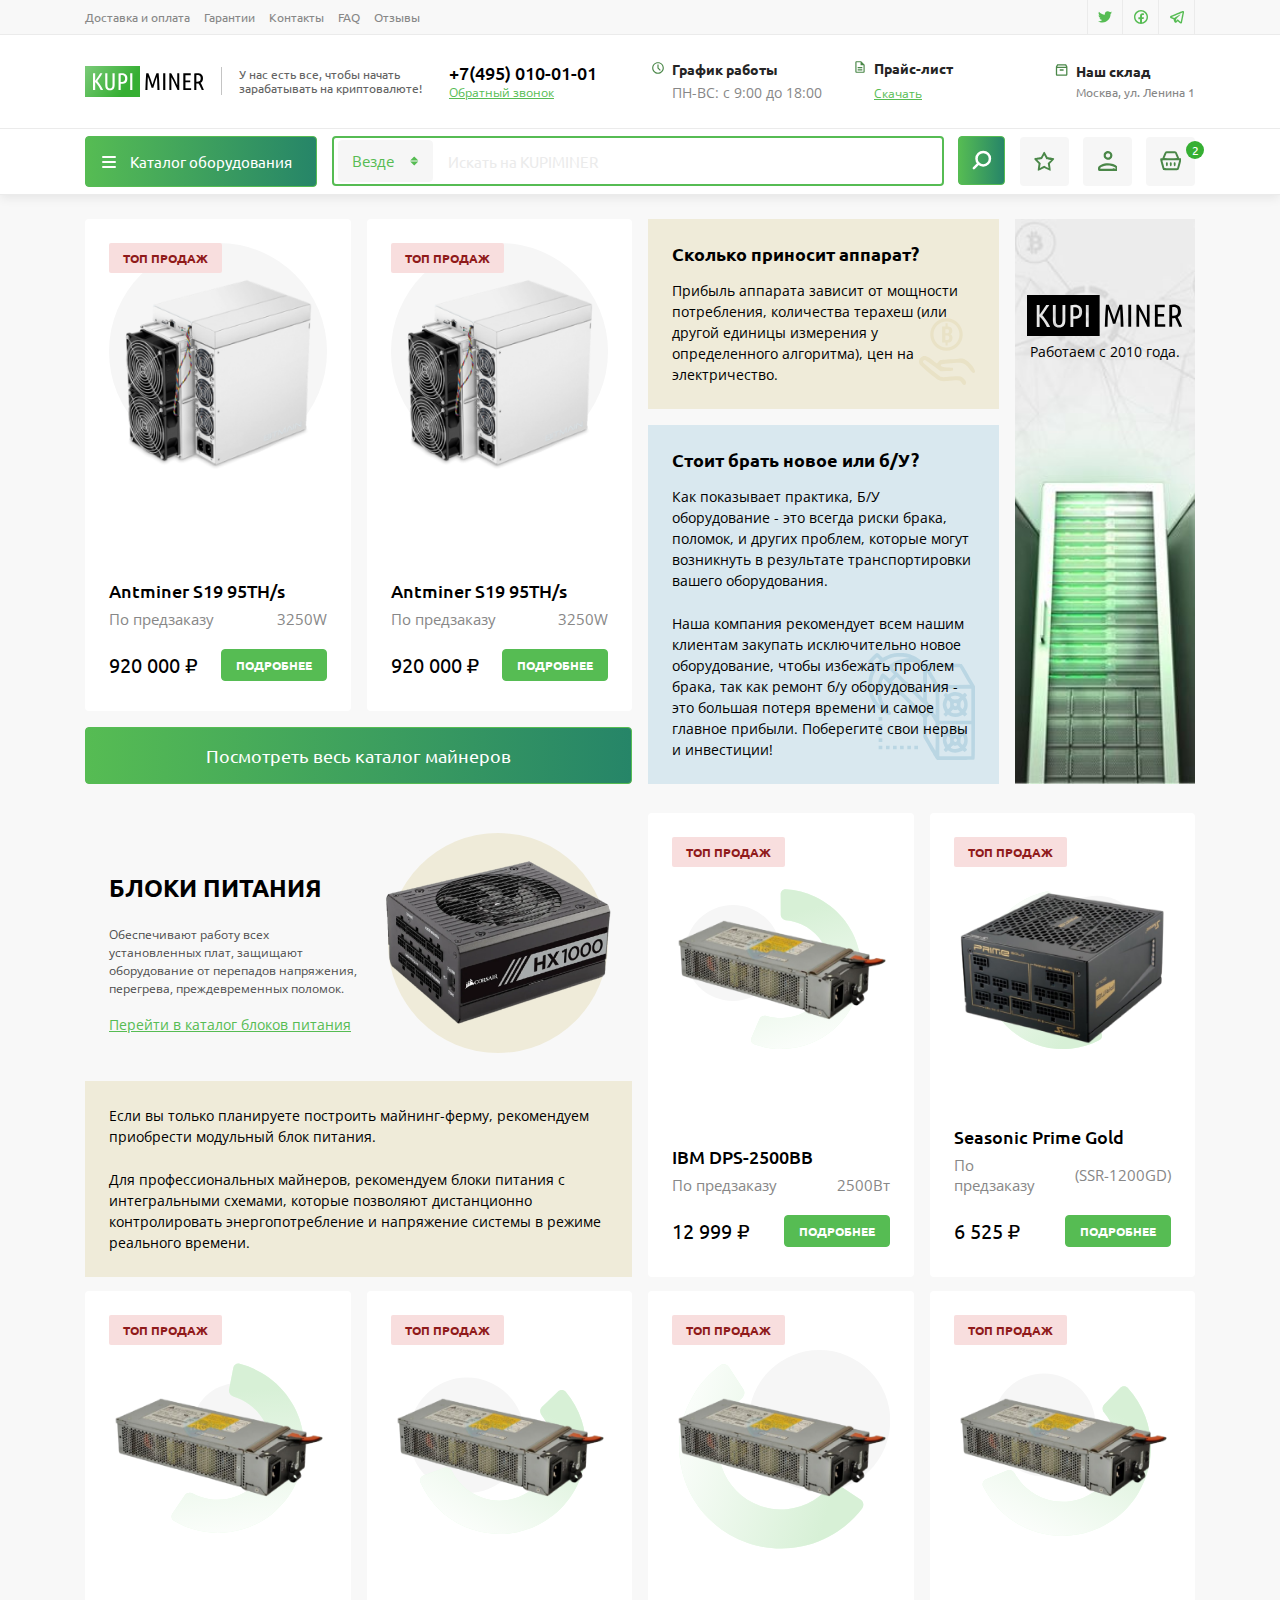
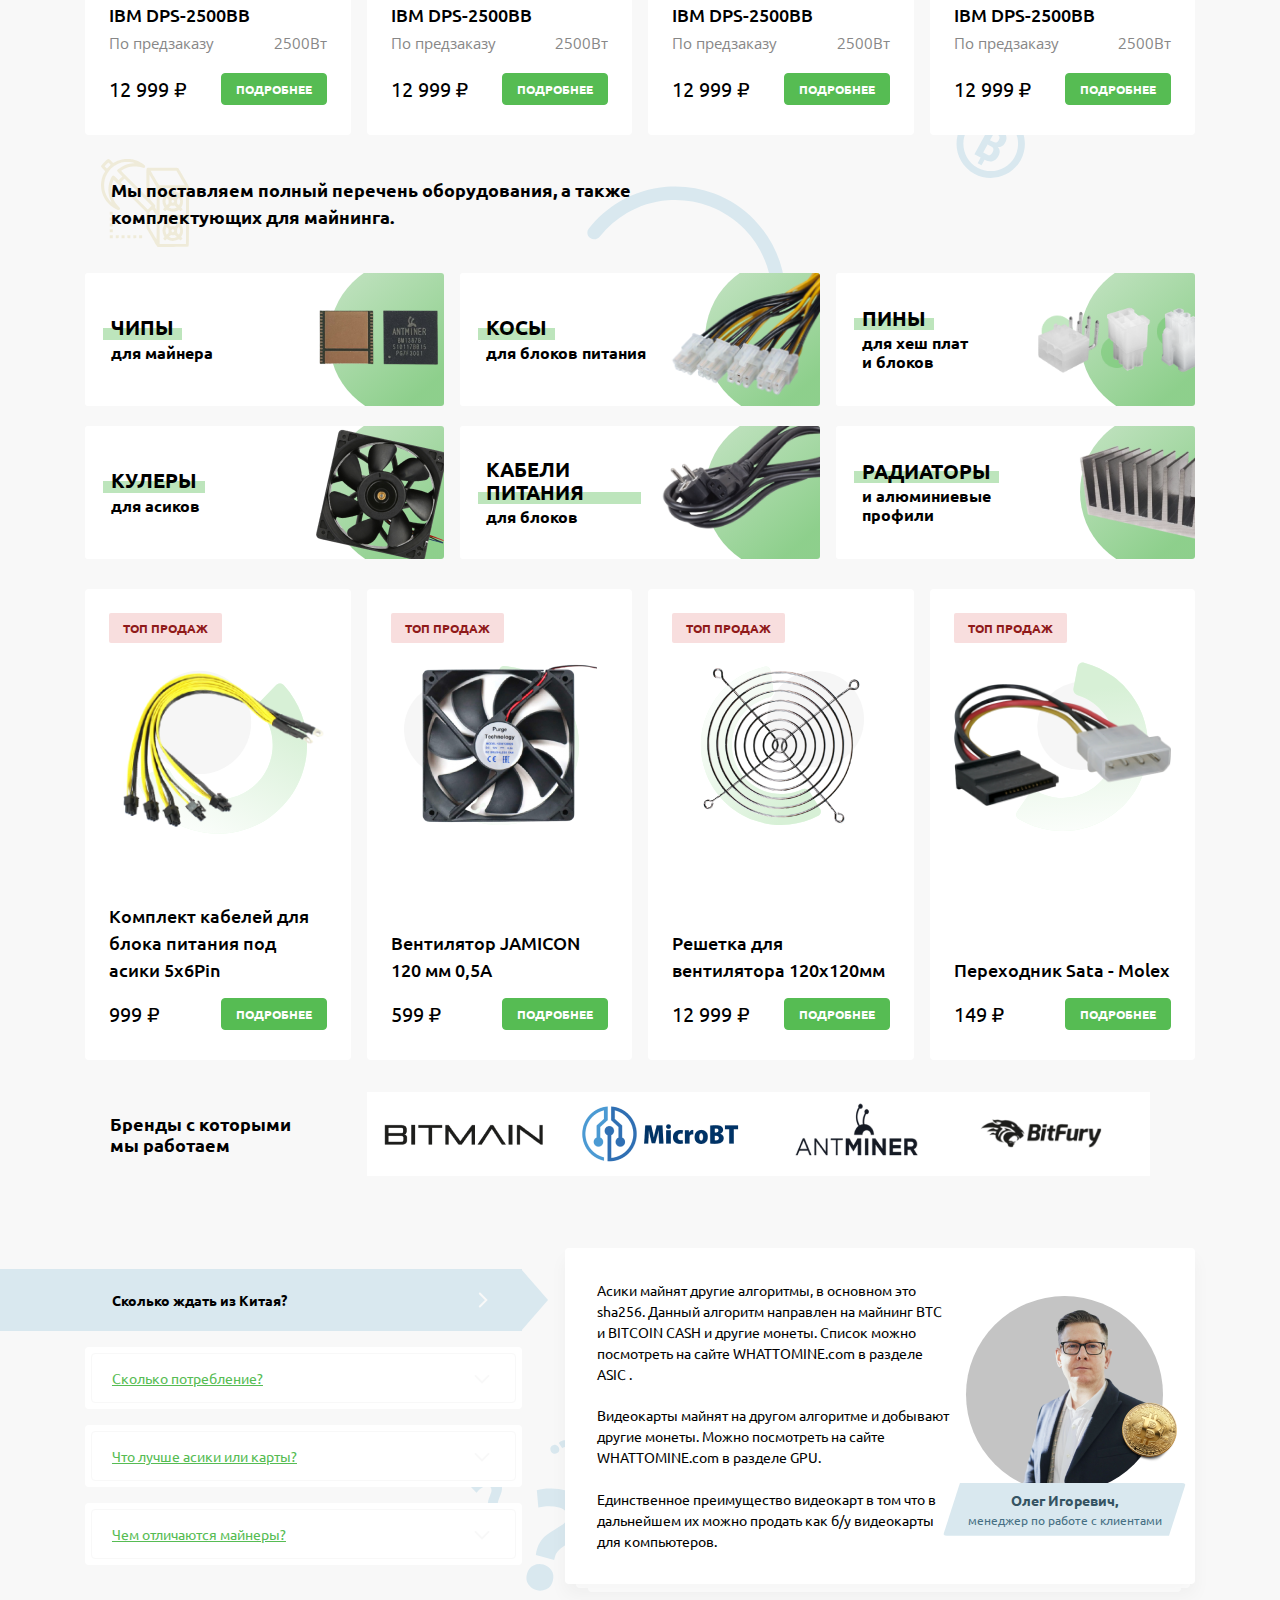
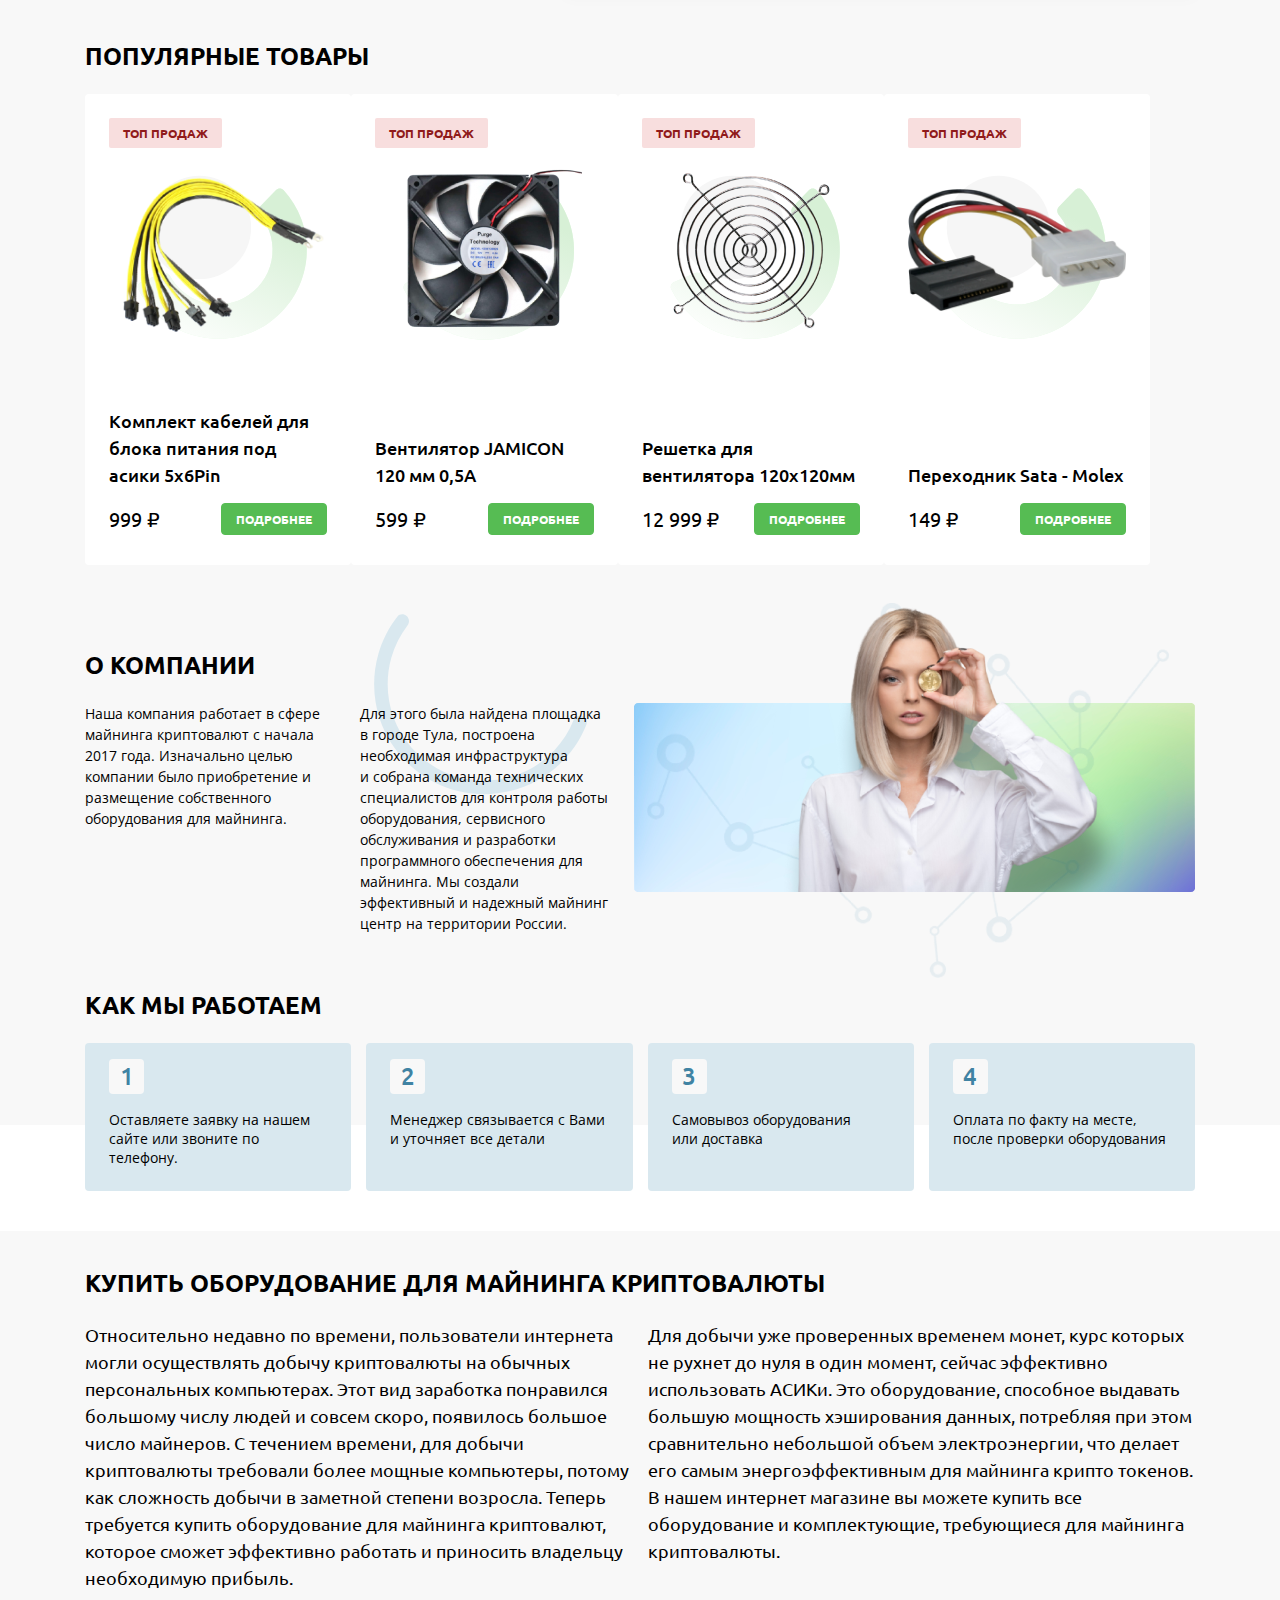
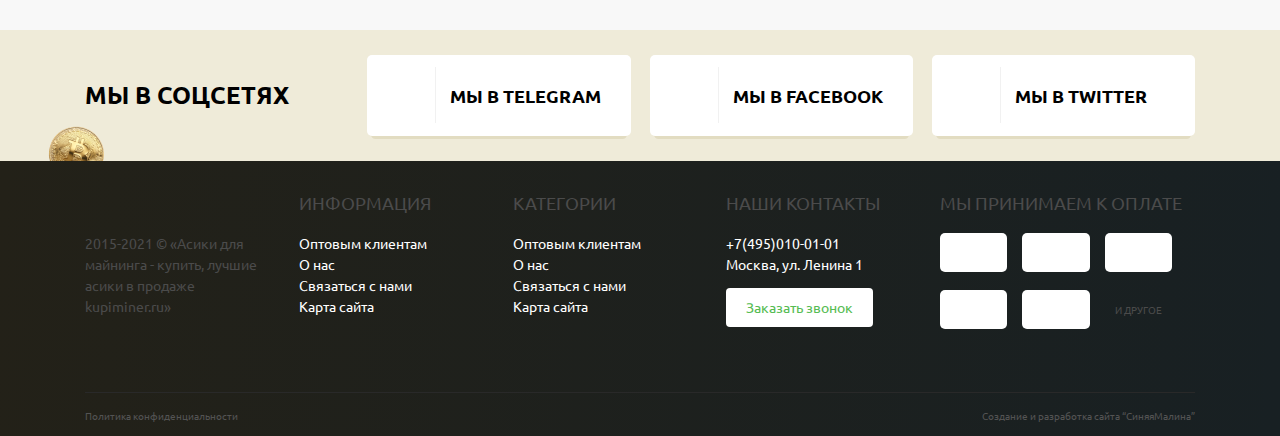
==== commit 5c979af7: "made fixes" ====
--- a/public/index.html
+++ b/public/index.html
@@ -332,14 +332,14 @@
 					<div class="sCards__main-row row">
 						<div class="sCards__txt-col col-xl-6">
 							<div class="sCards__card">
-								<div class="sCards__c-row row align-items-center">
-									<div class="col">
+								<div class="sCards__c-row row align-items-center gy-3">
+									<div class="col-sm">
 										<div class="sCards__title">
 											<h2>Блоки питания</h2>
 											<p>Обеспечивают работу всех установленных плат, защищают оборудование от перепадов напряжения, перегрева, преждевременных поломок.</p><a href="#">Перейти в каталог блоков питания</a>
 										</div>
 									</div>
-									<div class="col-auto">
+									<div class="col-sm-auto">
 										<div class="sCards__c-img"><img loading="lazy" src="img/@2x/sCards-ps.png" alt=""/>
 											<div class="sCards__c-ball" style="background-color: #EFEBD9">
 											</div>
@@ -773,25 +773,27 @@
 									</div>
 									<div class="d-lg-none">
 										<div class="sFAQ__reply mb-3 mob-reply-js active">
-											<div class="sFAQ__r-row row align-items-center">
-												<div class="sFAQ__r-txt-col col-sm">
-													<div class="sFAQ__r-txt">
-														<p>Асики майнят другие алгоритмы, в основном это sha256. Данный алгоритм направлен на майнинг BTC и BITCOIN CASH  и другие монеты. Список можно посмотреть на  сайте WHATTOMINE.com в разделе ASIC .</p>
-														<p>Видеокарты майнят на другом алгоритме и добывают другие монеты. Можно посмотреть на сайте WHATTOMINE.com в разделе GPU.</p>
-														<p>Единственное преимущество видеокарт в том что в дальнейшем их можно продать как б/у видеокарты для компьютеров.</p>
-													</div>
-												</div>
-												<div class="sFAQ__ball-col col-auto ms-auto me-auto me-sm-0">
-													<div class="sFAQ__ball">
-														<div class="sFAQ__ball-img"><img loading="lazy" src="img/@2x/manager-img.png" alt=""/>
-														</div>
-														<div class="sFAQ__bit-coin"><img loading="lazy" src="img/@2x/bit-coin.png" alt=""/>
-														</div>
-													</div>
-													<div class="sFAQ__name-box">
-														<div class="sFAQ__name">Олег Игоревич,
-														</div>
-														<div class="sFAQ__duty">менеджер по работе с клиентами
+											<div class="sFAQ__r-inner">
+												<div class="sFAQ__r-row row align-items-center">
+													<div class="sFAQ__r-txt-col col-sm">
+														<div class="sFAQ__r-txt">
+															<p>Асики майнят другие алгоритмы, в основном это sha256. Данный алгоритм направлен на майнинг BTC и BITCOIN CASH  и другие монеты. Список можно посмотреть на  сайте WHATTOMINE.com в разделе ASIC .</p>
+															<p>Видеокарты майнят на другом алгоритме и добывают другие монеты. Можно посмотреть на сайте WHATTOMINE.com в разделе GPU.</p>
+															<p>Единственное преимущество видеокарт в том что в дальнейшем их можно продать как б/у видеокарты для компьютеров.</p>
+														</div>
+													</div>
+													<div class="sFAQ__ball-col col-auto ms-auto me-auto me-sm-0">
+														<div class="sFAQ__ball">
+															<div class="sFAQ__ball-img"><img loading="lazy" src="img/@2x/manager-img.png" alt=""/>
+															</div>
+															<div class="sFAQ__bit-coin"><img loading="lazy" src="img/@2x/bit-coin.png" alt=""/>
+															</div>
+														</div>
+														<div class="sFAQ__name-box">
+															<div class="sFAQ__name">Олег Игоревич,
+															</div>
+															<div class="sFAQ__duty">менеджер по работе с клиентами
+															</div>
 														</div>
 													</div>
 												</div>
@@ -808,25 +810,27 @@
 									</div>
 									<div class="d-lg-none">
 										<div class="sFAQ__reply mb-3 mob-reply-js">
-											<div class="sFAQ__r-row row align-items-center">
-												<div class="sFAQ__r-txt-col col-sm">
-													<div class="sFAQ__r-txt">
-														<p>Асики майнят другие алгоритмы, в основном это sha256. Данный алгоритм направлен на майнинг BTC и BITCOIN CASH  и другие монеты. Список можно посмотреть на  сайте WHATTOMINE.com в разделе ASIC .</p>
-														<p>Видеокарты майнят на другом алгоритме и добывают другие монеты. Можно посмотреть на сайте WHATTOMINE.com в разделе GPU.</p>
-														<p>Единственное преимущество видеокарт в том что в дальнейшем их можно продать как б/у видеокарты для компьютеров.</p>
-													</div>
-												</div>
-												<div class="sFAQ__ball-col col-auto ms-auto me-auto me-sm-0">
-													<div class="sFAQ__ball">
-														<div class="sFAQ__ball-img"><img loading="lazy" src="img/@2x/manager-img.png" alt=""/>
-														</div>
-														<div class="sFAQ__bit-coin"><img loading="lazy" src="img/@2x/bit-coin.png" alt=""/>
-														</div>
-													</div>
-													<div class="sFAQ__name-box">
-														<div class="sFAQ__name">Олег Игоревич,
-														</div>
-														<div class="sFAQ__duty">менеджер по работе с клиентами
+											<div class="sFAQ__r-inner">
+												<div class="sFAQ__r-row row align-items-center">
+													<div class="sFAQ__r-txt-col col-sm">
+														<div class="sFAQ__r-txt">
+															<p>Асики майнят другие алгоритмы, в основном это sha256. Данный алгоритм направлен на майнинг BTC и BITCOIN CASH  и другие монеты. Список можно посмотреть на  сайте WHATTOMINE.com в разделе ASIC .</p>
+															<p>Видеокарты майнят на другом алгоритме и добывают другие монеты. Можно посмотреть на сайте WHATTOMINE.com в разделе GPU.</p>
+															<p>Единственное преимущество видеокарт в том что в дальнейшем их можно продать как б/у видеокарты для компьютеров.</p>
+														</div>
+													</div>
+													<div class="sFAQ__ball-col col-auto ms-auto me-auto me-sm-0">
+														<div class="sFAQ__ball">
+															<div class="sFAQ__ball-img"><img loading="lazy" src="img/@2x/manager-img.png" alt=""/>
+															</div>
+															<div class="sFAQ__bit-coin"><img loading="lazy" src="img/@2x/bit-coin.png" alt=""/>
+															</div>
+														</div>
+														<div class="sFAQ__name-box">
+															<div class="sFAQ__name">Олег Игоревич,
+															</div>
+															<div class="sFAQ__duty">менеджер по работе с клиентами
+															</div>
 														</div>
 													</div>
 												</div>
@@ -843,25 +847,27 @@
 									</div>
 									<div class="d-lg-none">
 										<div class="sFAQ__reply mb-3 mob-reply-js">
-											<div class="sFAQ__r-row row align-items-center">
-												<div class="sFAQ__r-txt-col col-sm">
-													<div class="sFAQ__r-txt">
-														<p>Асики майнят другие алгоритмы, в основном это sha256. Данный алгоритм направлен на майнинг BTC и BITCOIN CASH  и другие монеты. Список можно посмотреть на  сайте WHATTOMINE.com в разделе ASIC .</p>
-														<p>Видеокарты майнят на другом алгоритме и добывают другие монеты. Можно посмотреть на сайте WHATTOMINE.com в разделе GPU.</p>
-														<p>Единственное преимущество видеокарт в том что в дальнейшем их можно продать как б/у видеокарты для компьютеров.</p>
-													</div>
-												</div>
-												<div class="sFAQ__ball-col col-auto ms-auto me-auto me-sm-0">
-													<div class="sFAQ__ball">
-														<div class="sFAQ__ball-img"><img loading="lazy" src="img/@2x/manager-img.png" alt=""/>
-														</div>
-														<div class="sFAQ__bit-coin"><img loading="lazy" src="img/@2x/bit-coin.png" alt=""/>
-														</div>
-													</div>
-													<div class="sFAQ__name-box">
-														<div class="sFAQ__name">Олег Игоревич,
-														</div>
-														<div class="sFAQ__duty">менеджер по работе с клиентами
+											<div class="sFAQ__r-inner">
+												<div class="sFAQ__r-row row align-items-center">
+													<div class="sFAQ__r-txt-col col-sm">
+														<div class="sFAQ__r-txt">
+															<p>Асики майнят другие алгоритмы, в основном это sha256. Данный алгоритм направлен на майнинг BTC и BITCOIN CASH  и другие монеты. Список можно посмотреть на  сайте WHATTOMINE.com в разделе ASIC .</p>
+															<p>Видеокарты майнят на другом алгоритме и добывают другие монеты. Можно посмотреть на сайте WHATTOMINE.com в разделе GPU.</p>
+															<p>Единственное преимущество видеокарт в том что в дальнейшем их можно продать как б/у видеокарты для компьютеров.</p>
+														</div>
+													</div>
+													<div class="sFAQ__ball-col col-auto ms-auto me-auto me-sm-0">
+														<div class="sFAQ__ball">
+															<div class="sFAQ__ball-img"><img loading="lazy" src="img/@2x/manager-img.png" alt=""/>
+															</div>
+															<div class="sFAQ__bit-coin"><img loading="lazy" src="img/@2x/bit-coin.png" alt=""/>
+															</div>
+														</div>
+														<div class="sFAQ__name-box">
+															<div class="sFAQ__name">Олег Игоревич,
+															</div>
+															<div class="sFAQ__duty">менеджер по работе с клиентами
+															</div>
 														</div>
 													</div>
 												</div>
@@ -878,25 +884,27 @@
 									</div>
 									<div class="d-lg-none">
 										<div class="sFAQ__reply mb-3 mob-reply-js">
-											<div class="sFAQ__r-row row align-items-center">
-												<div class="sFAQ__r-txt-col col-sm">
-													<div class="sFAQ__r-txt">
-														<p>Асики майнят другие алгоритмы, в основном это sha256. Данный алгоритм направлен на майнинг BTC и BITCOIN CASH  и другие монеты. Список можно посмотреть на  сайте WHATTOMINE.com в разделе ASIC .</p>
-														<p>Видеокарты майнят на другом алгоритме и добывают другие монеты. Можно посмотреть на сайте WHATTOMINE.com в разделе GPU.</p>
-														<p>Единственное преимущество видеокарт в том что в дальнейшем их можно продать как б/у видеокарты для компьютеров.</p>
-													</div>
-												</div>
-												<div class="sFAQ__ball-col col-auto ms-auto me-auto me-sm-0">
-													<div class="sFAQ__ball">
-														<div class="sFAQ__ball-img"><img loading="lazy" src="img/@2x/manager-img.png" alt=""/>
-														</div>
-														<div class="sFAQ__bit-coin"><img loading="lazy" src="img/@2x/bit-coin.png" alt=""/>
-														</div>
-													</div>
-													<div class="sFAQ__name-box">
-														<div class="sFAQ__name">Олег Игоревич,
-														</div>
-														<div class="sFAQ__duty">менеджер по работе с клиентами
+											<div class="sFAQ__r-inner">
+												<div class="sFAQ__r-row row align-items-center">
+													<div class="sFAQ__r-txt-col col-sm">
+														<div class="sFAQ__r-txt">
+															<p>Асики майнят другие алгоритмы, в основном это sha256. Данный алгоритм направлен на майнинг BTC и BITCOIN CASH  и другие монеты. Список можно посмотреть на  сайте WHATTOMINE.com в разделе ASIC .</p>
+															<p>Видеокарты майнят на другом алгоритме и добывают другие монеты. Можно посмотреть на сайте WHATTOMINE.com в разделе GPU.</p>
+															<p>Единственное преимущество видеокарт в том что в дальнейшем их можно продать как б/у видеокарты для компьютеров.</p>
+														</div>
+													</div>
+													<div class="sFAQ__ball-col col-auto ms-auto me-auto me-sm-0">
+														<div class="sFAQ__ball">
+															<div class="sFAQ__ball-img"><img loading="lazy" src="img/@2x/manager-img.png" alt=""/>
+															</div>
+															<div class="sFAQ__bit-coin"><img loading="lazy" src="img/@2x/bit-coin.png" alt=""/>
+															</div>
+														</div>
+														<div class="sFAQ__name-box">
+															<div class="sFAQ__name">Олег Игоревич,
+															</div>
+															<div class="sFAQ__duty">менеджер по работе с клиентами
+															</div>
 														</div>
 													</div>
 												</div>
@@ -909,100 +917,108 @@
 						<div class="col-lg-7 col-xxl d-none d-lg-block">
 							<div class="sFAQ__reply-box reply-box-js">
 								<div class="sFAQ__reply faq-reply-js active">
-									<div class="sFAQ__r-row row align-items-center">
-										<div class="sFAQ__r-txt-col col-sm">
-											<div class="sFAQ__r-txt">
-												<p>Асики майнят другие алгоритмы, в основном это sha256. Данный алгоритм направлен на майнинг BTC и BITCOIN CASH  и другие монеты. Список можно посмотреть на  сайте WHATTOMINE.com в разделе ASIC .</p>
-												<p>Видеокарты майнят на другом алгоритме и добывают другие монеты. Можно посмотреть на сайте WHATTOMINE.com в разделе GPU.</p>
-												<p>Единственное преимущество видеокарт в том что в дальнейшем их можно продать как б/у видеокарты для компьютеров.</p>
-											</div>
-										</div>
-										<div class="sFAQ__ball-col col-auto ms-auto me-auto me-sm-0">
-											<div class="sFAQ__ball">
-												<div class="sFAQ__ball-img"><img loading="lazy" src="img/@2x/manager-img.png" alt=""/>
-												</div>
-												<div class="sFAQ__bit-coin"><img loading="lazy" src="img/@2x/bit-coin.png" alt=""/>
-												</div>
-											</div>
-											<div class="sFAQ__name-box">
-												<div class="sFAQ__name">Олег Игоревич,
-												</div>
-												<div class="sFAQ__duty">менеджер по работе с клиентами
+									<div class="sFAQ__r-inner">
+										<div class="sFAQ__r-row row align-items-center">
+											<div class="sFAQ__r-txt-col col-sm">
+												<div class="sFAQ__r-txt">
+													<p>Асики майнят другие алгоритмы, в основном это sha256. Данный алгоритм направлен на майнинг BTC и BITCOIN CASH  и другие монеты. Список можно посмотреть на  сайте WHATTOMINE.com в разделе ASIC .</p>
+													<p>Видеокарты майнят на другом алгоритме и добывают другие монеты. Можно посмотреть на сайте WHATTOMINE.com в разделе GPU.</p>
+													<p>Единственное преимущество видеокарт в том что в дальнейшем их можно продать как б/у видеокарты для компьютеров.</p>
+												</div>
+											</div>
+											<div class="sFAQ__ball-col col-auto ms-auto me-auto me-sm-0">
+												<div class="sFAQ__ball">
+													<div class="sFAQ__ball-img"><img loading="lazy" src="img/@2x/manager-img.png" alt=""/>
+													</div>
+													<div class="sFAQ__bit-coin"><img loading="lazy" src="img/@2x/bit-coin.png" alt=""/>
+													</div>
+												</div>
+												<div class="sFAQ__name-box">
+													<div class="sFAQ__name">Олег Игоревич,
+													</div>
+													<div class="sFAQ__duty">менеджер по работе с клиентами
+													</div>
 												</div>
 											</div>
 										</div>
 									</div>
 								</div>
 								<div class="sFAQ__reply faq-reply-js">
-									<div class="sFAQ__r-row row align-items-center">
-										<div class="sFAQ__r-txt-col col-sm">
-											<div class="sFAQ__r-txt">
-												<p>Асики майнят другие алгоритмы, в основном это sha256. Данный алгоритм направлен на майнинг BTC и BITCOIN CASH  и другие монеты. Список можно посмотреть на  сайте WHATTOMINE.com в разделе ASIC .</p>
-												<p>Видеокарты майнят на другом алгоритме и добывают другие монеты. Можно посмотреть на сайте WHATTOMINE.com в разделе GPU.</p>
-												<p>Единственное преимущество видеокарт в том что в дальнейшем их можно продать как б/у видеокарты для компьютеров.</p>
-											</div>
-										</div>
-										<div class="sFAQ__ball-col col-auto ms-auto me-auto me-sm-0">
-											<div class="sFAQ__ball">
-												<div class="sFAQ__ball-img"><img loading="lazy" src="img/@2x/manager-img.png" alt=""/>
-												</div>
-												<div class="sFAQ__bit-coin"><img loading="lazy" src="img/@2x/bit-coin.png" alt=""/>
-												</div>
-											</div>
-											<div class="sFAQ__name-box">
-												<div class="sFAQ__name">Олег Игоревич,
-												</div>
-												<div class="sFAQ__duty">менеджер по работе с клиентами
+									<div class="sFAQ__r-inner">
+										<div class="sFAQ__r-row row align-items-center">
+											<div class="sFAQ__r-txt-col col-sm">
+												<div class="sFAQ__r-txt">
+													<p>Асики майнят другие алгоритмы, в основном это sha256. Данный алгоритм направлен на майнинг BTC и BITCOIN CASH  и другие монеты. Список можно посмотреть на  сайте WHATTOMINE.com в разделе ASIC .</p>
+													<p>Видеокарты майнят на другом алгоритме и добывают другие монеты. Можно посмотреть на сайте WHATTOMINE.com в разделе GPU.</p>
+													<p>Единственное преимущество видеокарт в том что в дальнейшем их можно продать как б/у видеокарты для компьютеров.</p>
+												</div>
+											</div>
+											<div class="sFAQ__ball-col col-auto ms-auto me-auto me-sm-0">
+												<div class="sFAQ__ball">
+													<div class="sFAQ__ball-img"><img loading="lazy" src="img/@2x/manager-img.png" alt=""/>
+													</div>
+													<div class="sFAQ__bit-coin"><img loading="lazy" src="img/@2x/bit-coin.png" alt=""/>
+													</div>
+												</div>
+												<div class="sFAQ__name-box">
+													<div class="sFAQ__name">Олег Игоревич,
+													</div>
+													<div class="sFAQ__duty">менеджер по работе с клиентами
+													</div>
 												</div>
 											</div>
 										</div>
 									</div>
 								</div>
 								<div class="sFAQ__reply faq-reply-js">
-									<div class="sFAQ__r-row row align-items-center">
-										<div class="sFAQ__r-txt-col col-sm">
-											<div class="sFAQ__r-txt">
-												<p>Асики майнят другие алгоритмы, в основном это sha256. Данный алгоритм направлен на майнинг BTC и BITCOIN CASH  и другие монеты. Список можно посмотреть на  сайте WHATTOMINE.com в разделе ASIC .</p>
-												<p>Видеокарты майнят на другом алгоритме и добывают другие монеты. Можно посмотреть на сайте WHATTOMINE.com в разделе GPU.</p>
-												<p>Единственное преимущество видеокарт в том что в дальнейшем их можно продать как б/у видеокарты для компьютеров.</p>
-											</div>
-										</div>
-										<div class="sFAQ__ball-col col-auto ms-auto me-auto me-sm-0">
-											<div class="sFAQ__ball">
-												<div class="sFAQ__ball-img"><img loading="lazy" src="img/@2x/manager-img.png" alt=""/>
-												</div>
-												<div class="sFAQ__bit-coin"><img loading="lazy" src="img/@2x/bit-coin.png" alt=""/>
-												</div>
-											</div>
-											<div class="sFAQ__name-box">
-												<div class="sFAQ__name">Олег Игоревич,
-												</div>
-												<div class="sFAQ__duty">менеджер по работе с клиентами
+									<div class="sFAQ__r-inner">
+										<div class="sFAQ__r-row row align-items-center">
+											<div class="sFAQ__r-txt-col col-sm">
+												<div class="sFAQ__r-txt">
+													<p>Асики майнят другие алгоритмы, в основном это sha256. Данный алгоритм направлен на майнинг BTC и BITCOIN CASH  и другие монеты. Список можно посмотреть на  сайте WHATTOMINE.com в разделе ASIC .</p>
+													<p>Видеокарты майнят на другом алгоритме и добывают другие монеты. Можно посмотреть на сайте WHATTOMINE.com в разделе GPU.</p>
+													<p>Единственное преимущество видеокарт в том что в дальнейшем их можно продать как б/у видеокарты для компьютеров.</p>
+												</div>
+											</div>
+											<div class="sFAQ__ball-col col-auto ms-auto me-auto me-sm-0">
+												<div class="sFAQ__ball">
+													<div class="sFAQ__ball-img"><img loading="lazy" src="img/@2x/manager-img.png" alt=""/>
+													</div>
+													<div class="sFAQ__bit-coin"><img loading="lazy" src="img/@2x/bit-coin.png" alt=""/>
+													</div>
+												</div>
+												<div class="sFAQ__name-box">
+													<div class="sFAQ__name">Олег Игоревич,
+													</div>
+													<div class="sFAQ__duty">менеджер по работе с клиентами
+													</div>
 												</div>
 											</div>
 										</div>
 									</div>
 								</div>
 								<div class="sFAQ__reply faq-reply-js">
-									<div class="sFAQ__r-row row align-items-center">
-										<div class="sFAQ__r-txt-col col-sm">
-											<div class="sFAQ__r-txt">
-												<p>Асики майнят другие алгоритмы, в основном это sha256. Данный алгоритм направлен на майнинг BTC и BITCOIN CASH  и другие монеты. Список можно посмотреть на  сайте WHATTOMINE.com в разделе ASIC .</p>
-												<p>Видеокарты майнят на другом алгоритме и добывают другие монеты. Можно посмотреть на сайте WHATTOMINE.com в разделе GPU.</p>
-												<p>Единственное преимущество видеокарт в том что в дальнейшем их можно продать как б/у видеокарты для компьютеров.</p>
-											</div>
-										</div>
-										<div class="sFAQ__ball-col col-auto ms-auto me-auto me-sm-0">
-											<div class="sFAQ__ball">
-												<div class="sFAQ__ball-img"><img loading="lazy" src="img/@2x/manager-img.png" alt=""/>
-												</div>
-												<div class="sFAQ__bit-coin"><img loading="lazy" src="img/@2x/bit-coin.png" alt=""/>
-												</div>
-											</div>
-											<div class="sFAQ__name-box">
-												<div class="sFAQ__name">Олег Игоревич,
-												</div>
-												<div class="sFAQ__duty">менеджер по работе с клиентами
+									<div class="sFAQ__r-inner">
+										<div class="sFAQ__r-row row align-items-center">
+											<div class="sFAQ__r-txt-col col-sm">
+												<div class="sFAQ__r-txt">
+													<p>Асики майнят другие алгоритмы, в основном это sha256. Данный алгоритм направлен на майнинг BTC и BITCOIN CASH  и другие монеты. Список можно посмотреть на  сайте WHATTOMINE.com в разделе ASIC .</p>
+													<p>Видеокарты майнят на другом алгоритме и добывают другие монеты. Можно посмотреть на сайте WHATTOMINE.com в разделе GPU.</p>
+													<p>Единственное преимущество видеокарт в том что в дальнейшем их можно продать как б/у видеокарты для компьютеров.</p>
+												</div>
+											</div>
+											<div class="sFAQ__ball-col col-auto ms-auto me-auto me-sm-0">
+												<div class="sFAQ__ball">
+													<div class="sFAQ__ball-img"><img loading="lazy" src="img/@2x/manager-img.png" alt=""/>
+													</div>
+													<div class="sFAQ__bit-coin"><img loading="lazy" src="img/@2x/bit-coin.png" alt=""/>
+													</div>
+												</div>
+												<div class="sFAQ__name-box">
+													<div class="sFAQ__name">Олег Игоревич,
+													</div>
+													<div class="sFAQ__duty">менеджер по работе с клиентами
+													</div>
 												</div>
 											</div>
 										</div>
--- a/public/css/main.min.css
+++ b/public/css/main.min.css
@@ -1 +1 @@
-@font-face{font-family:swiper-icons;src:url("data:application/font-woff;charset=utf-8;base64, [base64]//wADZ2x5ZgAAAywAAADMAAAD2MHtryVoZWFkAAABbAAAADAAAAA2E2+eoWhoZWEAAAGcAAAAHwAAACQC9gDzaG10eAAAAigAAAAZAAAArgJkABFsb2NhAAAC0AAAAFoAAABaFQAUGG1heHAAAAG8AAAAHwAAACAAcABAbmFtZQAAA/gAAAE5AAACXvFdBwlwb3N0AAAFNAAAAGIAAACE5s74hXjaY2BkYGAAYpf5Hu/j+W2+MnAzMYDAzaX6QjD6/4//Bxj5GA8AuRwMYGkAPywL13jaY2BkYGA88P8Agx4j+/8fQDYfA1AEBWgDAIB2BOoAeNpjYGRgYNBh4GdgYgABEMnIABJzYNADCQAACWgAsQB42mNgYfzCOIGBlYGB0YcxjYGBwR1Kf2WQZGhhYGBiYGVmgAFGBiQQkOaawtDAoMBQxXjg/wEGPcYDDA4wNUA2CCgwsAAAO4EL6gAAeNpj2M0gyAACqxgGNWBkZ2D4/wMA+xkDdgAAAHjaY2BgYGaAYBkGRgYQiAHyGMF8FgYHIM3DwMHABGQrMOgyWDLEM1T9/w8UBfEMgLzE////P/5//f/V/xv+r4eaAAeMbAxwIUYmIMHEgKYAYjUcsDAwsLKxc3BycfPw8jEQA/[base64]/uznmfPFBNODM2K7MTQ45YEAZqGP81AmGGcF3iPqOop0r1SPTaTbVkfUe4HXj97wYE+yNwWYxwWu4v1ugWHgo3S1XdZEVqWM7ET0cfnLGxWfkgR42o2PvWrDMBSFj/IHLaF0zKjRgdiVMwScNRAoWUoH78Y2icB/yIY09An6AH2Bdu/UB+yxopYshQiEvnvu0dURgDt8QeC8PDw7Fpji3fEA4z/PEJ6YOB5hKh4dj3EvXhxPqH/SKUY3rJ7srZ4FZnh1PMAtPhwP6fl2PMJMPDgeQ4rY8YT6Gzao0eAEA409DuggmTnFnOcSCiEiLMgxCiTI6Cq5DZUd3Qmp10vO0LaLTd2cjN4fOumlc7lUYbSQcZFkutRG7g6JKZKy0RmdLY680CDnEJ+UMkpFFe1RN7nxdVpXrC4aTtnaurOnYercZg2YVmLN/d/gczfEimrE/fs/bOuq29Zmn8tloORaXgZgGa78yO9/cnXm2BpaGvq25Dv9S4E9+5SIc9PqupJKhYFSSl47+Qcr1mYNAAAAeNptw0cKwkAAAMDZJA8Q7OUJvkLsPfZ6zFVERPy8qHh2YER+3i/BP83vIBLLySsoKimrqKqpa2hp6+jq6RsYGhmbmJqZSy0sraxtbO3sHRydnEMU4uR6yx7JJXveP7WrDycAAAAAAAH//wACeNpjYGRgYOABYhkgZgJCZgZNBkYGLQZtIJsFLMYAAAw3ALgAeNolizEKgDAQBCchRbC2sFER0YD6qVQiBCv/H9ezGI6Z5XBAw8CBK/m5iQQVauVbXLnOrMZv2oLdKFa8Pjuru2hJzGabmOSLzNMzvutpB3N42mNgZGBg4GKQYzBhYMxJLMlj4GBgAYow/P/PAJJhLM6sSoWKfWCAAwDAjgbRAAB42mNgYGBkAIIbCZo5IPrmUn0hGA0AO8EFTQAA") format("woff");font-weight:400;font-style:normal}:root{--swiper-theme-color:#007aff}.swiper-container{margin-left:auto;margin-right:auto;position:relative;overflow:hidden;list-style:none;padding:0;z-index:1}.swiper-container-vertical>.swiper-wrapper{flex-direction:column}.swiper-wrapper{position:relative;width:100%;height:100%;z-index:1;display:flex;transition-property:transform;box-sizing:content-box}.swiper-container-android .swiper-slide,.swiper-wrapper{transform:translateZ(0)}.swiper-container-multirow>.swiper-wrapper{flex-wrap:wrap}.swiper-container-multirow-column>.swiper-wrapper{flex-wrap:wrap;flex-direction:column}.swiper-container-free-mode>.swiper-wrapper{transition-timing-function:ease-out;margin:0 auto}.swiper-container-pointer-events{touch-action:pan-y}.swiper-container-pointer-events.swiper-container-vertical{touch-action:pan-x}.swiper-slide{flex-shrink:0;width:100%;height:100%;position:relative;transition-property:transform}.swiper-slide-invisible-blank{visibility:hidden}.swiper-container-autoheight,.swiper-container-autoheight .swiper-slide{height:auto}.swiper-container-autoheight .swiper-wrapper{align-items:flex-start;transition-property:transform,height}.swiper-container-3d{perspective:1200px}.swiper-container-3d .swiper-cube-shadow,.swiper-container-3d .swiper-slide,.swiper-container-3d .swiper-slide-shadow-bottom,.swiper-container-3d .swiper-slide-shadow-left,.swiper-container-3d .swiper-slide-shadow-right,.swiper-container-3d .swiper-slide-shadow-top,.swiper-container-3d .swiper-wrapper{transform-style:preserve-3d}.swiper-container-3d .swiper-slide-shadow-bottom,.swiper-container-3d .swiper-slide-shadow-left,.swiper-container-3d .swiper-slide-shadow-right,.swiper-container-3d .swiper-slide-shadow-top{position:absolute;left:0;top:0;width:100%;height:100%;pointer-events:none;z-index:10}.swiper-container-3d .swiper-slide-shadow-left{background-image:linear-gradient(270deg,rgba(0,0,0,.5),transparent)}.swiper-container-3d .swiper-slide-shadow-right{background-image:linear-gradient(90deg,rgba(0,0,0,.5),transparent)}.swiper-container-3d .swiper-slide-shadow-top{background-image:linear-gradient(0deg,rgba(0,0,0,.5),transparent)}.swiper-container-3d .swiper-slide-shadow-bottom{background-image:linear-gradient(180deg,rgba(0,0,0,.5),transparent)}.swiper-container-css-mode>.swiper-wrapper{overflow:auto;scrollbar-width:none;-ms-overflow-style:none}.swiper-container-css-mode>.swiper-wrapper::-webkit-scrollbar{display:none}.swiper-container-css-mode>.swiper-wrapper>.swiper-slide{scroll-snap-align:start start}.swiper-container-horizontal.swiper-container-css-mode>.swiper-wrapper{scroll-snap-type:x mandatory}.swiper-container-vertical.swiper-container-css-mode>.swiper-wrapper{scroll-snap-type:y mandatory}.icon{display:inline-block;width:1em;height:1em;fill:currentColor}.icon-cart{font-size:2rem;width:1.1em}.icon-chevron-left,.icon-chevron-right{font-size:1rem;width:.7em}.icon-grid-icon,.icon-list-icon{font-size:1.6rem;width:1em}.icon-plus{font-size:1.7rem;width:.94118em}.icon-star{font-size:2rem;width:1.05em}.icon-user{font-size:1.9rem;width:1em}.icon-zoom{font-size:1.5rem;width:1em}:root{--bs-black:#000;--bs-primary:#56bc53;--bs-secondary:#878787;--bs-success:#56bc53;--bs-info:#0dcaf0;--bs-warning:#ffc107;--bs-danger:#911a1a;--bs-light:#ebebeb;--bs-white:#fff;--bs-dark:#212529;--bs-font-sans-serif:"Ubuntu",system-ui,-apple-system,"Segoe UI",Roboto,"Helvetica Neue",Arial,"Noto Sans","Liberation Sans",sans-serif,"Apple Color Emoji","Segoe UI Emoji","Segoe UI Symbol","Noto Color Emoji";--bs-font-monospace:SFMono-Regular,Menlo,Monaco,Consolas,"Liberation Mono","Courier New",monospace;--bs-gradient:linear-gradient(180deg,hsla(0,0%,100%,0.15),hsla(0,0%,100%,0))}*,:after,:before{box-sizing:border-box}body{margin:0;font-family:var(--bs-font-sans-serif);font-size:1rem;font-weight:400;line-height:1.5;color:#000;background-color:#f8f8f8;-webkit-text-size-adjust:100%;-webkit-tap-highlight-color:rgba(0,0,0,0)}hr{margin:1rem 0;color:inherit;background-color:currentColor;border:0;opacity:.25}hr:not([size]){height:1px}.h1,.h2,.h3,.h4,.h5,.h6,h1,h2,h3,h4,h5,h6{margin-top:0;margin-bottom:.5rem;font-weight:700;line-height:1.2}.h1,h1{font-size:calc(1.35357rem + 1.24286vw)}.h2,h2{font-size:calc(1.29643rem + .55714vw)}.h3,.h4,h3,h4{font-size:calc(1.25357rem + .04286vw)}.h5,h5{font-size:1.25rem}.h6,h6{font-size:1rem}p{margin-top:0;margin-bottom:1rem}abbr[data-bs-original-title],abbr[title]{-webkit-text-decoration:underline dotted;text-decoration:underline dotted;cursor:help;-webkit-text-decoration-skip-ink:none;text-decoration-skip-ink:none}address{margin-bottom:1rem;font-style:normal;line-height:inherit}ol,ul{padding-left:2rem}dl,ol,ul{margin-top:0;margin-bottom:1rem}ol ol,ol ul,ul ol,ul ul{margin-bottom:0}dt{font-weight:700}dd{margin-bottom:.5rem;margin-left:0}blockquote{margin:0 0 1rem}b,strong{font-weight:bolder}.small,small{font-size:.875em}.mark,mark{padding:.2em;background-color:#fcf8e3}sub,sup{position:relative;font-size:.75em;line-height:0;vertical-align:baseline}sub{bottom:-.25em}sup{top:-.5em}a{color:#56bc53;text-decoration:underline}a:hover{color:#459642}a:not([href]):not([class]),a:not([href]):not([class]):hover{color:inherit;text-decoration:none}code,kbd,pre,samp{font-family:var(--bs-font-monospace);font-size:1em;direction:ltr;unicode-bidi:bidi-override}pre{display:block;margin-top:0;margin-bottom:1rem;overflow:auto;font-size:.875em}pre code{font-size:inherit;color:inherit;word-break:normal}code{font-size:.875em;color:#d63384;word-wrap:break-word}a>code{color:inherit}kbd{padding:.2rem .4rem;font-size:.875em;color:#fff;background-color:#212529;border-radius:.2rem}kbd kbd{padding:0;font-size:1em;font-weight:700}figure{margin:0 0 1rem}img,svg{vertical-align:middle}table{caption-side:bottom;border-collapse:collapse}caption{padding-top:.5rem;padding-bottom:.5rem;color:#878787;text-align:left}th{text-align:inherit;text-align:-webkit-match-parent}tbody,td,tfoot,th,thead,tr{border:0 solid;border-color:inherit}label{display:inline-block}button{border-radius:0}button:focus:not(:focus-visible){outline:0}button,input,optgroup,select,textarea{margin:0;font-family:inherit;font-size:inherit;line-height:inherit}button,select{text-transform:none}[role=button]{cursor:pointer}select{word-wrap:normal}select:disabled{opacity:1}[list]::-webkit-calendar-picker-indicator{display:none}[type=button],[type=reset],[type=submit],button{-webkit-appearance:button}[type=button]:not(:disabled),[type=reset]:not(:disabled),[type=submit]:not(:disabled),button:not(:disabled){cursor:pointer}::-moz-focus-inner{padding:0;border-style:none}textarea{resize:vertical}fieldset{min-width:0;padding:0;margin:0;border:0}legend{float:left;width:100%;padding:0;margin-bottom:.5rem;font-size:calc(1.275rem + .3vw);line-height:inherit}legend+*{clear:left}::-webkit-datetime-edit-day-field,::-webkit-datetime-edit-fields-wrapper,::-webkit-datetime-edit-hour-field,::-webkit-datetime-edit-minute,::-webkit-datetime-edit-month-field,::-webkit-datetime-edit-text,::-webkit-datetime-edit-year-field{padding:0}::-webkit-inner-spin-button{height:auto}[type=search]{outline-offset:-2px;-webkit-appearance:textfield}::-webkit-search-decoration{-webkit-appearance:none}::-webkit-color-swatch-wrapper{padding:0}::file-selector-button{font:inherit}::-webkit-file-upload-button{font:inherit;-webkit-appearance:button}output{display:inline-block}iframe{border:0}summary{display:list-item;cursor:pointer}progress{vertical-align:baseline}[hidden]{display:none!important}.lead{font-size:1.25rem;font-weight:300}.display-1{font-size:calc(1.625rem + 4.5vw)}.display-1,.display-2{font-weight:300;line-height:1.2}.display-2{font-size:calc(1.575rem + 3.9vw)}.display-3{font-size:calc(1.525rem + 3.3vw)}.display-3,.display-4{font-weight:300;line-height:1.2}.display-4{font-size:calc(1.475rem + 2.7vw)}.display-5{font-size:calc(1.425rem + 2.1vw)}.display-5,.display-6{font-weight:300;line-height:1.2}.display-6{font-size:calc(1.375rem + 1.5vw)}.list-inline,.list-unstyled{padding-left:0;list-style:none}.list-inline-item{display:inline-block}.list-inline-item:not(:last-child){margin-right:.5rem}.initialism{font-size:.875em;text-transform:uppercase}.blockquote{margin-bottom:1rem;font-size:1.25rem}.blockquote>:last-child{margin-bottom:0}.blockquote-footer{margin-top:-1rem;margin-bottom:1rem;font-size:.875em;color:#878787}.blockquote-footer:before{content:"\2014\00A0"}.container,.container-fluid,.container-lg,.container-md,.container-sm,.container-xl,.container-xxl{width:100%;padding-right:var(--bs-gutter-x,15px);padding-left:var(--bs-gutter-x,15px);margin-right:auto;margin-left:auto}.row{--bs-gutter-x:30px;--bs-gutter-y:0;display:flex;flex-wrap:wrap;margin-top:calc(var(--bs-gutter-y)*-1);margin-right:calc(var(--bs-gutter-x)/-2);margin-left:calc(var(--bs-gutter-x)/-2)}.row>*{flex-shrink:0;width:100%;max-width:100%;padding-right:calc(var(--bs-gutter-x)/2);padding-left:calc(var(--bs-gutter-x)/2);margin-top:var(--bs-gutter-y)}.col{flex:1 0 0%}.row-cols-auto>*{flex:0 0 auto;width:auto}.row-cols-1>*{flex:0 0 auto;width:100%}.row-cols-2>*{flex:0 0 auto;width:50%}.row-cols-3>*{flex:0 0 auto;width:33.33333%}.row-cols-4>*{flex:0 0 auto;width:25%}.row-cols-5>*{flex:0 0 auto;width:20%}.row-cols-6>*{flex:0 0 auto;width:16.66667%}.col-auto{flex:0 0 auto;width:auto}.col-1{flex:0 0 auto;width:8.33333%}.col-2{flex:0 0 auto;width:16.66667%}.col-3{flex:0 0 auto;width:25%}.col-4{flex:0 0 auto;width:33.33333%}.col-5{flex:0 0 auto;width:41.66667%}.col-6{flex:0 0 auto;width:50%}.col-7{flex:0 0 auto;width:58.33333%}.col-8{flex:0 0 auto;width:66.66667%}.col-9{flex:0 0 auto;width:75%}.col-10{flex:0 0 auto;width:83.33333%}.col-11{flex:0 0 auto;width:91.66667%}.col-12{flex:0 0 auto;width:100%}.offset-1{margin-left:8.33333%}.offset-2{margin-left:16.66667%}.offset-3{margin-left:25%}.offset-4{margin-left:33.33333%}.offset-5{margin-left:41.66667%}.offset-6{margin-left:50%}.offset-7{margin-left:58.33333%}.offset-8{margin-left:66.66667%}.offset-9{margin-left:75%}.offset-10{margin-left:83.33333%}.offset-11{margin-left:91.66667%}.g-0,.gx-0{--bs-gutter-x:0}.g-0,.gy-0{--bs-gutter-y:0}.g-1,.gx-1{--bs-gutter-x:0.25rem}.g-1,.gy-1{--bs-gutter-y:0.25rem}.g-2,.gx-2{--bs-gutter-x:0.5rem}.g-2,.gy-2{--bs-gutter-y:0.5rem}.g-3,.gx-3{--bs-gutter-x:1rem}.g-3,.gy-3{--bs-gutter-y:1rem}.g-4,.gx-4{--bs-gutter-x:1.5rem}.g-4,.gy-4{--bs-gutter-y:1.5rem}.g-5,.gx-5{--bs-gutter-x:3rem}.g-5,.gy-5{--bs-gutter-y:3rem}.form-label{margin-bottom:.5rem}.col-form-label{padding-top:calc(1.14286rem + 1px);padding-bottom:calc(1.14286rem + 1px);margin-bottom:0;font-size:inherit;line-height:1.5}.col-form-label-lg{padding-top:calc(.5rem + 1px);padding-bottom:calc(.5rem + 1px);font-size:1.25rem}.col-form-label-sm{padding-top:calc(.25rem + 1px);padding-bottom:calc(.25rem + 1px);font-size:.875rem}.form-text{margin-top:.25rem;font-size:.875em;color:#878787}.form-control{display:block;width:100%;padding:1.14286rem 1.71429rem;font-size:1rem;font-weight:400;line-height:1.5;color:#000;background-color:#fff;background-clip:padding-box;border:1px solid #ced4da;-webkit-appearance:none;-moz-appearance:none;appearance:none;border-radius:4px;transition:border-color .15s ease-in-out,box-shadow .15s ease-in-out}.form-control[type=file]{overflow:hidden}.form-control[type=file]:not(:disabled):not([readonly]){cursor:pointer}.form-control:focus{color:#000;background-color:#fff;border-color:#abdea9;outline:0;box-shadow:0 0 0 .25rem rgba(86,188,83,.25)}.form-control::-webkit-date-and-time-value{height:1.5em}.form-control::-moz-placeholder{color:#ebebeb;opacity:1}.form-control::placeholder{color:#ebebeb;opacity:1}.form-control:disabled,.form-control[readonly]{background-color:#f1f1f1;opacity:1}.form-control::file-selector-button{padding:1.14286rem 1.71429rem;margin:-1.14286rem -1.71429rem;-webkit-margin-end:1.71429rem;margin-inline-end:1.71429rem;color:#000;background-color:#f1f1f1;pointer-events:none;border:0 solid;border-color:inherit;border-inline-end-width:1px;border-radius:0;transition:color .15s ease-in-out,background-color .15s ease-in-out,border-color .15s ease-in-out,box-shadow .15s ease-in-out}.form-control:hover:not(:disabled):not([readonly])::file-selector-button{background-color:#e5e5e5}.form-control::-webkit-file-upload-button{padding:1.14286rem 1.71429rem;margin:-1.14286rem -1.71429rem;-webkit-margin-end:1.71429rem;margin-inline-end:1.71429rem;color:#000;background-color:#f1f1f1;pointer-events:none;border:0 solid;border-color:inherit;border-inline-end-width:1px;border-radius:0;-webkit-transition:color .15s ease-in-out,background-color .15s ease-in-out,border-color .15s ease-in-out,box-shadow .15s ease-in-out;transition:color .15s ease-in-out,background-color .15s ease-in-out,border-color .15s ease-in-out,box-shadow .15s ease-in-out}.form-control:hover:not(:disabled):not([readonly])::-webkit-file-upload-button{background-color:#e5e5e5}.form-control-plaintext{display:block;width:100%;padding:1.14286rem 0;margin-bottom:0;line-height:1.5;color:#000;background-color:transparent;border:solid transparent;border-width:1px 0}.form-control-plaintext.form-control-lg,.form-control-plaintext.form-control-sm{padding-right:0;padding-left:0}.form-control-sm{min-height:calc(1.5em + .5rem + 2px);padding:.25rem .5rem;font-size:.875rem;border-radius:.2rem}.form-control-sm::file-selector-button{padding:.25rem .5rem;margin:-.25rem -.5rem;-webkit-margin-end:.5rem;margin-inline-end:.5rem}.form-control-sm::-webkit-file-upload-button{padding:.25rem .5rem;margin:-.25rem -.5rem;-webkit-margin-end:.5rem;margin-inline-end:.5rem}.form-control-lg{min-height:calc(1.5em + 1rem + 2px);padding:.5rem 1rem;font-size:1.25rem;border-radius:.3rem}.form-control-lg::file-selector-button{padding:.5rem 1rem;margin:-.5rem -1rem;-webkit-margin-end:1rem;margin-inline-end:1rem}.form-control-lg::-webkit-file-upload-button{padding:.5rem 1rem;margin:-.5rem -1rem;-webkit-margin-end:1rem;margin-inline-end:1rem}textarea.form-control{min-height:calc(1.5em + 2.28571rem + 2px)}textarea.form-control-sm{min-height:calc(1.5em + .5rem + 2px)}textarea.form-control-lg{min-height:calc(1.5em + 1rem + 2px)}.form-control-color{max-width:3rem;height:auto;padding:1.14286rem}.form-control-color:not(:disabled):not([readonly]){cursor:pointer}.form-control-color::-moz-color-swatch{height:1.5em;border-radius:4px}.form-control-color::-webkit-color-swatch{height:1.5em;border-radius:4px}.form-select{display:block;width:100%;padding:1.03571rem 3.42857rem 1.03571rem 1.14286rem;font-family:Open Sans;font-size:1rem;font-weight:400;line-height:1.35714;color:#878787;background-color:#f6f6f6;background-image:url("data:image/svg+xml;charset=utf-8,%3Csvg xmlns='http://www.w3.org/2000/svg' viewBox='0 0 16 16'%3E%3Cpath fill='none' stroke='%23343a40' stroke-linecap='round' stroke-linejoin='round' stroke-width='2' d='M2 5l6 6 6-6'/%3E%3C/svg%3E");background-repeat:no-repeat;background-position:right 1.14286rem center;background-size:16px 12px;border:0 solid #ced4da;border-radius:.28571rem;-webkit-appearance:none;-moz-appearance:none;appearance:none}.form-select:focus{border-color:#abdea9;outline:0;box-shadow:0 0 0 .25rem rgba(86,188,83,.25)}.form-select[multiple],.form-select[size]:not([size="1"]){padding-right:1.14286rem;background-image:none}.form-select:disabled{background-color:#f1f1f1}.form-select:-moz-focusring{color:transparent;text-shadow:0 0 0 #878787}.form-select-sm{padding-top:.25rem;padding-bottom:.25rem;padding-left:.5rem;font-size:.875rem}.form-select-lg{padding-top:.5rem;padding-bottom:.5rem;padding-left:1rem;font-size:1.25rem}.form-check{display:block;min-height:1.5rem;padding-left:2.28571em;margin-bottom:.125rem}.form-check .form-check-input{float:left;margin-left:-2.28571em}.form-check-input{width:1.57143em;height:1.57143em;margin-top:-.03571em;vertical-align:top;background-color:transparent;background-repeat:no-repeat;background-position:50%;background-size:contain;border:1px solid #d1d1d1;-webkit-appearance:none;-moz-appearance:none;appearance:none;-webkit-print-color-adjust:exact;color-adjust:exact}.form-check-input[type=checkbox]{border-radius:.21429em}.form-check-input[type=radio]{border-radius:50%}.form-check-input:active{filter:brightness(90%)}.form-check-input:focus{border-color:#abdea9;outline:0;box-shadow:0 0 0 .25rem rgba(86,188,83,.25)}.form-check-input:checked{background-color:#4a8748;border-color:#4a8748}.form-check-input:checked[type=checkbox]{background-image:url("data:image/svg+xml;charset=utf-8,%3Csvg xmlns='http://www.w3.org/2000/svg' viewBox='0 0 20 20'%3E%3Cpath fill='none' stroke='%23fff' stroke-linecap='round' stroke-linejoin='round' stroke-width='3' d='M6 10l3 3 6-6'/%3E%3C/svg%3E")}.form-check-input:checked[type=radio]{background-image:url("data:image/svg+xml;charset=utf-8,%3Csvg xmlns='http://www.w3.org/2000/svg' viewBox='-4 -4 8 8'%3E%3Ccircle r='2' fill='%23fff'/%3E%3C/svg%3E")}.form-check-input[type=checkbox]:indeterminate{background-color:#56bc53;border-color:#56bc53;background-image:url("data:image/svg+xml;charset=utf-8,%3Csvg xmlns='http://www.w3.org/2000/svg' viewBox='0 0 20 20'%3E%3Cpath fill='none' stroke='%23fff' stroke-linecap='round' stroke-linejoin='round' stroke-width='3' d='M6 10h8'/%3E%3C/svg%3E")}.form-check-input:disabled{pointer-events:none;filter:none;opacity:.5}.form-check-input:disabled~.form-check-label,.form-check-input[disabled]~.form-check-label{opacity:.5}.form-switch{padding-left:2.5em}.form-switch .form-check-input{width:2em;margin-left:-2.5em;background-image:url("data:image/svg+xml;charset=utf-8,%3Csvg xmlns='http://www.w3.org/2000/svg' viewBox='-4 -4 8 8'%3E%3Ccircle r='3' fill='rgba(0, 0, 0, 0.25)'/%3E%3C/svg%3E");background-position:0;border-radius:2em;transition:background-position .15s ease-in-out}.form-switch .form-check-input:focus{background-image:url("data:image/svg+xml;charset=utf-8,%3Csvg xmlns='http://www.w3.org/2000/svg' viewBox='-4 -4 8 8'%3E%3Ccircle r='3' fill='%23abdea9'/%3E%3C/svg%3E")}.form-switch .form-check-input:checked{background-position:100%;background-image:url("data:image/svg+xml;charset=utf-8,%3Csvg xmlns='http://www.w3.org/2000/svg' viewBox='-4 -4 8 8'%3E%3Ccircle r='3' fill='%23fff'/%3E%3C/svg%3E")}.form-check-inline{display:inline-block;margin-right:1rem}.btn-check{position:absolute;clip:rect(0,0,0,0);pointer-events:none}.btn-check:disabled+.btn,.btn-check:disabled+.btn-deep-green,.btn-check:disabled+.btn-gradient,.btn-check:disabled+.btn-green-sm,.btn-check:disabled+.filter__btn--green,.btn-check:disabled+.filter__btn--white,.btn-check:disabled+.footer__call-btn,.btn-check:disabled+.headerBlock__big-btn,.btn-check:disabled+.mob-menu__soc-item,.btn-check:disabled+.pagination__btn,.btn-check:disabled+.prod-card__det-btn,.btn-check:disabled+.sProdCard__cart-btn,.btn-check:disabled+.top-nav__catalog-btn,.btn-check:disabled+.top-nav__inp-btn,.btn-check:disabled+.top-nav__s-link,.btn-check[disabled]+.btn,.btn-check[disabled]+.btn-deep-green,.btn-check[disabled]+.btn-gradient,.btn-check[disabled]+.btn-green-sm,.btn-check[disabled]+.filter__btn--green,.btn-check[disabled]+.filter__btn--white,.btn-check[disabled]+.footer__call-btn,.btn-check[disabled]+.headerBlock__big-btn,.btn-check[disabled]+.mob-menu__soc-item,.btn-check[disabled]+.pagination__btn,.btn-check[disabled]+.prod-card__det-btn,.btn-check[disabled]+.sProdCard__cart-btn,.btn-check[disabled]+.top-nav__catalog-btn,.btn-check[disabled]+.top-nav__inp-btn,.btn-check[disabled]+.top-nav__s-link{pointer-events:none;filter:none;opacity:.65}.form-range{width:100%;height:1.5rem;padding:0;background-color:transparent;-webkit-appearance:none;-moz-appearance:none;appearance:none}.form-range:focus{outline:0}.form-range:focus::-webkit-slider-thumb{box-shadow:0 0 0 1px #f8f8f8,0 0 0 .25rem rgba(86,188,83,.25)}.form-range:focus::-moz-range-thumb{box-shadow:0 0 0 1px #f8f8f8,0 0 0 .25rem rgba(86,188,83,.25)}.form-range::-moz-focus-outer{border:0}.form-range::-webkit-slider-thumb{width:1rem;height:1rem;margin-top:-.25rem;background-color:#56bc53;border:0;border-radius:1rem;-webkit-transition:background-color .15s ease-in-out,border-color .15s ease-in-out,box-shadow .15s ease-in-out;transition:background-color .15s ease-in-out,border-color .15s ease-in-out,box-shadow .15s ease-in-out;-webkit-appearance:none;appearance:none}.form-range::-webkit-slider-thumb:active{background-color:#ccebcb}.form-range::-webkit-slider-runnable-track{width:100%;height:.5rem;color:transparent;cursor:pointer;background-color:#dee2e6;border-color:transparent;border-radius:1rem}.form-range::-moz-range-thumb{width:1rem;height:1rem;background-color:#56bc53;border:0;border-radius:1rem;-moz-transition:background-color .15s ease-in-out,border-color .15s ease-in-out,box-shadow .15s ease-in-out;transition:background-color .15s ease-in-out,border-color .15s ease-in-out,box-shadow .15s ease-in-out;-moz-appearance:none;appearance:none}.form-range::-moz-range-thumb:active{background-color:#ccebcb}.form-range::-moz-range-track{width:100%;height:.5rem;color:transparent;cursor:pointer;background-color:#dee2e6;border-color:transparent;border-radius:1rem}.form-range:disabled{pointer-events:none}.form-range:disabled::-webkit-slider-thumb{background-color:#adb5bd}.form-range:disabled::-moz-range-thumb{background-color:#adb5bd}.form-floating{position:relative}.form-floating>.form-control,.form-floating>.form-select{height:calc(3.5rem + 2px);padding:1rem 1.71429rem}.form-floating>label{position:absolute;top:0;left:0;height:100%;padding:1rem 1.71429rem;pointer-events:none;border:1px solid transparent;transform-origin:0 0;transition:opacity .1s ease-in-out,transform .1s ease-in-out}.form-floating>.form-control::-moz-placeholder{color:transparent}.form-floating>.form-control::placeholder{color:transparent}.form-floating>.form-control:not(:-moz-placeholder-shown){padding-top:1.625rem;padding-bottom:.625rem}.form-floating>.form-control:focus,.form-floating>.form-control:not(:placeholder-shown){padding-top:1.625rem;padding-bottom:.625rem}.form-floating>.form-control:-webkit-autofill{padding-top:1.625rem;padding-bottom:.625rem}.form-floating>.form-select{padding-top:1.625rem;padding-bottom:.625rem}.form-floating>.form-control:not(:-moz-placeholder-shown)~label{opacity:.65;transform:scale(.85) translateY(-.5rem) translateX(.15rem)}.form-floating>.form-control:focus~label,.form-floating>.form-control:not(:placeholder-shown)~label,.form-floating>.form-select~label{opacity:.65;transform:scale(.85) translateY(-.5rem) translateX(.15rem)}.form-floating>.form-control:-webkit-autofill~label{opacity:.65;transform:scale(.85) translateY(-.5rem) translateX(.15rem)}.input-group{position:relative;display:flex;flex-wrap:wrap;align-items:stretch;width:100%}.input-group>.form-control,.input-group>.form-select{position:relative;flex:1 1 auto;width:1%;min-width:0}.input-group>.form-control:focus,.input-group>.form-select:focus{z-index:3}.input-group .btn,.input-group .btn-deep-green,.input-group .btn-gradient,.input-group .btn-green-sm,.input-group .filter__btn--green,.input-group .filter__btn--white,.input-group .footer__call-btn,.input-group .headerBlock__big-btn,.input-group .mob-menu__soc-item,.input-group .pagination__btn,.input-group .prod-card__det-btn,.input-group .sProdCard__cart-btn,.input-group .top-nav__catalog-btn,.input-group .top-nav__inp-btn,.input-group .top-nav__s-link{position:relative;z-index:2}.input-group .btn-deep-green:focus,.input-group .btn-gradient:focus,.input-group .btn-green-sm:focus,.input-group .btn:focus,.input-group .filter__btn--green:focus,.input-group .filter__btn--white:focus,.input-group .footer__call-btn:focus,.input-group .headerBlock__big-btn:focus,.input-group .mob-menu__soc-item:focus,.input-group .pagination__btn:focus,.input-group .prod-card__det-btn:focus,.input-group .sProdCard__cart-btn:focus,.input-group .top-nav__catalog-btn:focus,.input-group .top-nav__inp-btn:focus,.input-group .top-nav__s-link:focus{z-index:3}.input-group-text{display:flex;align-items:center;padding:1.14286rem 1.71429rem;font-size:1rem;font-weight:400;line-height:1.5;color:#000;text-align:center;white-space:nowrap;background-color:#f1f1f1;border:1px solid #ced4da;border-radius:4px}.input-group-lg>.btn,.input-group-lg>.btn-deep-green,.input-group-lg>.btn-gradient,.input-group-lg>.btn-green-sm,.input-group-lg>.filter__btn--green,.input-group-lg>.filter__btn--white,.input-group-lg>.footer__call-btn,.input-group-lg>.form-control,.input-group-lg>.form-select,.input-group-lg>.headerBlock__big-btn,.input-group-lg>.input-group-text,.input-group-lg>.mob-menu__soc-item,.input-group-lg>.pagination__btn,.input-group-lg>.prod-card__det-btn,.input-group-lg>.sProdCard__cart-btn,.input-group-lg>.top-nav__catalog-btn,.input-group-lg>.top-nav__inp-btn,.input-group-lg>.top-nav__s-link{padding:.5rem 1rem;font-size:1.25rem;border-radius:.3rem}.input-group-sm>.btn,.input-group-sm>.btn-deep-green,.input-group-sm>.btn-gradient,.input-group-sm>.btn-green-sm,.input-group-sm>.filter__btn--green,.input-group-sm>.filter__btn--white,.input-group-sm>.footer__call-btn,.input-group-sm>.form-control,.input-group-sm>.form-select,.input-group-sm>.headerBlock__big-btn,.input-group-sm>.input-group-text,.input-group-sm>.mob-menu__soc-item,.input-group-sm>.pagination__btn,.input-group-sm>.prod-card__det-btn,.input-group-sm>.sProdCard__cart-btn,.input-group-sm>.top-nav__catalog-btn,.input-group-sm>.top-nav__inp-btn,.input-group-sm>.top-nav__s-link{padding:.25rem .5rem;font-size:.875rem;border-radius:.2rem}.input-group-lg>.form-select,.input-group-sm>.form-select{padding-right:4.57143rem}.input-group.has-validation>.dropdown-toggle:nth-last-child(n+4),.input-group.has-validation>:nth-last-child(n+3):not(.dropdown-toggle):not(.dropdown-menu),.input-group:not(.has-validation)>.dropdown-toggle:nth-last-child(n+3),.input-group:not(.has-validation)>:not(:last-child):not(.dropdown-toggle):not(.dropdown-menu){border-top-right-radius:0;border-bottom-right-radius:0}.input-group>:not(:first-child):not(.dropdown-menu):not(.valid-tooltip):not(.valid-feedback):not(.invalid-tooltip):not(.invalid-feedback){margin-left:-1px;border-top-left-radius:0;border-bottom-left-radius:0}.valid-feedback{display:none;width:100%;margin-top:.25rem;font-size:.875em;color:#56bc53}.valid-tooltip{position:absolute;top:100%;z-index:5;display:none;max-width:100%;padding:.25rem .5rem;margin-top:.1rem;font-size:.875rem;color:#000;background-color:rgba(86,188,83,.9);border-radius:4px}.is-valid~.valid-feedback,.is-valid~.valid-tooltip,.was-validated :valid~.valid-feedback,.was-validated :valid~.valid-tooltip{display:block}.form-control.is-valid,.was-validated .form-control:valid{border-color:#56bc53;padding-right:calc(1.5em + 2.28571rem);background-image:url("data:image/svg+xml;charset=utf-8,%3Csvg xmlns='http://www.w3.org/2000/svg' viewBox='0 0 8 8'%3E%3Cpath fill='%2356BC53' d='M2.3 6.73L.6 4.53c-.4-1.04.46-1.4 1.1-.8l1.1 1.4 3.4-3.8c.6-.63 1.6-.27 1.2.7l-4 4.6c-.43.5-.8.4-1.1.1z'/%3E%3C/svg%3E");background-repeat:no-repeat;background-position:right calc(.375em + .57143rem) center;background-size:calc(.75em + 1.14286rem) calc(.75em + 1.14286rem)}.form-control.is-valid:focus,.was-validated .form-control:valid:focus{border-color:#56bc53;box-shadow:0 0 0 .25rem rgba(86,188,83,.25)}.was-validated textarea.form-control:valid,textarea.form-control.is-valid{padding-right:calc(1.5em + 2.28571rem);background-position:top calc(.375em + .57143rem) right calc(.375em + .57143rem)}.form-select.is-valid,.was-validated .form-select:valid{border-color:#56bc53}.form-select.is-valid:not([multiple]):not([size]),.form-select.is-valid:not([multiple])[size="1"],.was-validated .form-select:valid:not([multiple]):not([size]),.was-validated .form-select:valid:not([multiple])[size="1"]{padding-right:6.28571rem;background-image:url("data:image/svg+xml;charset=utf-8,%3Csvg xmlns='http://www.w3.org/2000/svg' viewBox='0 0 16 16'%3E%3Cpath fill='none' stroke='%23343a40' stroke-linecap='round' stroke-linejoin='round' stroke-width='2' d='M2 5l6 6 6-6'/%3E%3C/svg%3E"),url("data:image/svg+xml;charset=utf-8,%3Csvg xmlns='http://www.w3.org/2000/svg' viewBox='0 0 8 8'%3E%3Cpath fill='%2356BC53' d='M2.3 6.73L.6 4.53c-.4-1.04.46-1.4 1.1-.8l1.1 1.4 3.4-3.8c.6-.63 1.6-.27 1.2.7l-4 4.6c-.43.5-.8.4-1.1.1z'/%3E%3C/svg%3E");background-position:right 1.14286rem center,center right 3.42857rem;background-size:16px 12px,calc(.75em + 1.14286rem) calc(.75em + 1.14286rem)}.form-select.is-valid:focus,.was-validated .form-select:valid:focus{border-color:#56bc53;box-shadow:0 0 0 .25rem rgba(86,188,83,.25)}.form-check-input.is-valid,.was-validated .form-check-input:valid{border-color:#56bc53}.form-check-input.is-valid:checked,.was-validated .form-check-input:valid:checked{background-color:#56bc53}.form-check-input.is-valid:focus,.was-validated .form-check-input:valid:focus{box-shadow:0 0 0 .25rem rgba(86,188,83,.25)}.form-check-input.is-valid~.form-check-label,.was-validated .form-check-input:valid~.form-check-label{color:#56bc53}.form-check-inline .form-check-input~.valid-feedback{margin-left:.5em}.input-group .form-control.is-valid,.input-group .form-select.is-valid,.was-validated .input-group .form-control:valid,.was-validated .input-group .form-select:valid{z-index:1}.input-group .form-control.is-valid:focus,.input-group .form-select.is-valid:focus,.was-validated .input-group .form-control:valid:focus,.was-validated .input-group .form-select:valid:focus{z-index:3}.invalid-feedback{display:none;width:100%;margin-top:.25rem;font-size:.875em;color:#911a1a}.invalid-tooltip{position:absolute;top:100%;z-index:5;display:none;max-width:100%;padding:.25rem .5rem;margin-top:.1rem;font-size:.875rem;color:#fff;background-color:rgba(145,26,26,.9);border-radius:4px}.is-invalid~.invalid-feedback,.is-invalid~.invalid-tooltip,.was-validated :invalid~.invalid-feedback,.was-validated :invalid~.invalid-tooltip{display:block}.form-control.is-invalid,.was-validated .form-control:invalid{border-color:#911a1a;padding-right:calc(1.5em + 2.28571rem);background-image:url("data:image/svg+xml;charset=utf-8,%3Csvg xmlns='http://www.w3.org/2000/svg' width='12' height='12' fill='none' stroke='%23911A1A'%3E%3Ccircle cx='6' cy='6' r='4.5'/%3E%3Cpath stroke-linejoin='round' d='M5.8 3.6h.4L6 6.5z'/%3E%3Ccircle cx='6' cy='8.2' r='.6' fill='%23911A1A' stroke='none'/%3E%3C/svg%3E");background-repeat:no-repeat;background-position:right calc(.375em + .57143rem) center;background-size:calc(.75em + 1.14286rem) calc(.75em + 1.14286rem)}.form-control.is-invalid:focus,.was-validated .form-control:invalid:focus{border-color:#911a1a;box-shadow:0 0 0 .25rem rgba(145,26,26,.25)}.was-validated textarea.form-control:invalid,textarea.form-control.is-invalid{padding-right:calc(1.5em + 2.28571rem);background-position:top calc(.375em + .57143rem) right calc(.375em + .57143rem)}.form-select.is-invalid,.was-validated .form-select:invalid{border-color:#911a1a}.form-select.is-invalid:not([multiple]):not([size]),.form-select.is-invalid:not([multiple])[size="1"],.was-validated .form-select:invalid:not([multiple]):not([size]),.was-validated .form-select:invalid:not([multiple])[size="1"]{padding-right:6.28571rem;background-image:url("data:image/svg+xml;charset=utf-8,%3Csvg xmlns='http://www.w3.org/2000/svg' viewBox='0 0 16 16'%3E%3Cpath fill='none' stroke='%23343a40' stroke-linecap='round' stroke-linejoin='round' stroke-width='2' d='M2 5l6 6 6-6'/%3E%3C/svg%3E"),url("data:image/svg+xml;charset=utf-8,%3Csvg xmlns='http://www.w3.org/2000/svg' width='12' height='12' fill='none' stroke='%23911A1A'%3E%3Ccircle cx='6' cy='6' r='4.5'/%3E%3Cpath stroke-linejoin='round' d='M5.8 3.6h.4L6 6.5z'/%3E%3Ccircle cx='6' cy='8.2' r='.6' fill='%23911A1A' stroke='none'/%3E%3C/svg%3E");background-position:right 1.14286rem center,center right 3.42857rem;background-size:16px 12px,calc(.75em + 1.14286rem) calc(.75em + 1.14286rem)}.form-select.is-invalid:focus,.was-validated .form-select:invalid:focus{border-color:#911a1a;box-shadow:0 0 0 .25rem rgba(145,26,26,.25)}.form-check-input.is-invalid,.was-validated .form-check-input:invalid{border-color:#911a1a}.form-check-input.is-invalid:checked,.was-validated .form-check-input:invalid:checked{background-color:#911a1a}.form-check-input.is-invalid:focus,.was-validated .form-check-input:invalid:focus{box-shadow:0 0 0 .25rem rgba(145,26,26,.25)}.form-check-input.is-invalid~.form-check-label,.was-validated .form-check-input:invalid~.form-check-label{color:#911a1a}.form-check-inline .form-check-input~.invalid-feedback{margin-left:.5em}.input-group .form-control.is-invalid,.input-group .form-select.is-invalid,.was-validated .input-group .form-control:invalid,.was-validated .input-group .form-select:invalid{z-index:2}.input-group .form-control.is-invalid:focus,.input-group .form-select.is-invalid:focus,.was-validated .input-group .form-control:invalid:focus,.was-validated .input-group .form-select:invalid:focus{z-index:3}.btn,.btn-deep-green,.btn-gradient,.btn-green-sm,.filter__btn--green,.filter__btn--white,.footer__call-btn,.headerBlock__big-btn,.mob-menu__soc-item,.pagination__btn,.prod-card__det-btn,.sProdCard__cart-btn,.top-nav__catalog-btn,.top-nav__inp-btn,.top-nav__s-link{display:inline-block;font-weight:400;line-height:1.5;color:#000;text-align:center;text-decoration:none;vertical-align:middle;cursor:pointer;-webkit-user-select:none;-moz-user-select:none;user-select:none;background-color:transparent;border:1px solid transparent;padding:1.14286rem 1.71429rem;font-size:1rem;border-radius:4px;transition:color .15s ease-in-out,background-color .15s ease-in-out,border-color .15s ease-in-out,box-shadow .15s ease-in-out}.btn-deep-green:hover,.btn-gradient:hover,.btn-green-sm:hover,.btn:hover,.filter__btn--green:hover,.filter__btn--white:hover,.footer__call-btn:hover,.headerBlock__big-btn:hover,.mob-menu__soc-item:hover,.pagination__btn:hover,.prod-card__det-btn:hover,.sProdCard__cart-btn:hover,.top-nav__catalog-btn:hover,.top-nav__inp-btn:hover,.top-nav__s-link:hover{color:#000}.btn-check:focus+.btn,.btn-check:focus+.btn-deep-green,.btn-check:focus+.btn-gradient,.btn-check:focus+.btn-green-sm,.btn-check:focus+.filter__btn--green,.btn-check:focus+.filter__btn--white,.btn-check:focus+.footer__call-btn,.btn-check:focus+.headerBlock__big-btn,.btn-check:focus+.mob-menu__soc-item,.btn-check:focus+.pagination__btn,.btn-check:focus+.prod-card__det-btn,.btn-check:focus+.sProdCard__cart-btn,.btn-check:focus+.top-nav__catalog-btn,.btn-check:focus+.top-nav__inp-btn,.btn-check:focus+.top-nav__s-link,.btn-deep-green:focus,.btn-gradient:focus,.btn-green-sm:focus,.btn:focus,.filter__btn--green:focus,.filter__btn--white:focus,.footer__call-btn:focus,.headerBlock__big-btn:focus,.mob-menu__soc-item:focus,.pagination__btn:focus,.prod-card__det-btn:focus,.sProdCard__cart-btn:focus,.top-nav__catalog-btn:focus,.top-nav__inp-btn:focus,.top-nav__s-link:focus{outline:0;box-shadow:0 0 0 .25rem rgba(86,188,83,.25)}.btn-deep-green:disabled,.btn-gradient:disabled,.btn-green-sm:disabled,.btn.disabled,.btn:disabled,.disabled.btn-deep-green,.disabled.btn-gradient,.disabled.btn-green-sm,.disabled.filter__btn--green,.disabled.filter__btn--white,.disabled.footer__call-btn,.disabled.headerBlock__big-btn,.disabled.mob-menu__soc-item,.disabled.pagination__btn,.disabled.prod-card__det-btn,.disabled.sProdCard__cart-btn,.disabled.top-nav__catalog-btn,.disabled.top-nav__inp-btn,.disabled.top-nav__s-link,.filter__btn--green:disabled,.filter__btn--white:disabled,.footer__call-btn:disabled,.headerBlock__big-btn:disabled,.mob-menu__soc-item:disabled,.pagination__btn:disabled,.prod-card__det-btn:disabled,.sProdCard__cart-btn:disabled,.top-nav__catalog-btn:disabled,.top-nav__inp-btn:disabled,.top-nav__s-link:disabled,fieldset:disabled .btn,fieldset:disabled .btn-deep-green,fieldset:disabled .btn-gradient,fieldset:disabled .btn-green-sm,fieldset:disabled .filter__btn--green,fieldset:disabled .filter__btn--white,fieldset:disabled .footer__call-btn,fieldset:disabled .headerBlock__big-btn,fieldset:disabled .mob-menu__soc-item,fieldset:disabled .pagination__btn,fieldset:disabled .prod-card__det-btn,fieldset:disabled .sProdCard__cart-btn,fieldset:disabled .top-nav__catalog-btn,fieldset:disabled .top-nav__inp-btn,fieldset:disabled .top-nav__s-link{pointer-events:none;opacity:.65}.btn-deep-green,.btn-gradient,.btn-green-sm,.btn-primary,.filter__btn--green,.headerBlock__big-btn,.pagination__btn,.prod-card__det-btn,.sProdCard__cart-btn,.top-nav__catalog-btn,.top-nav__inp-btn{color:#000;background-color:#56bc53;border-color:#56bc53}.btn-deep-green:hover,.btn-gradient:hover,.btn-green-sm:hover,.btn-primary:hover,.filter__btn--green:hover,.headerBlock__big-btn:hover,.pagination__btn:hover,.prod-card__det-btn:hover,.sProdCard__cart-btn:hover,.top-nav__catalog-btn:hover,.top-nav__inp-btn:hover{color:#000;background-color:#6fc66d;border-color:#67c364}.btn-check:focus+.btn-deep-green,.btn-check:focus+.btn-gradient,.btn-check:focus+.btn-green-sm,.btn-check:focus+.btn-primary,.btn-check:focus+.filter__btn--green,.btn-check:focus+.headerBlock__big-btn,.btn-check:focus+.pagination__btn,.btn-check:focus+.prod-card__det-btn,.btn-check:focus+.sProdCard__cart-btn,.btn-check:focus+.top-nav__catalog-btn,.btn-check:focus+.top-nav__inp-btn,.btn-deep-green:focus,.btn-gradient:focus,.btn-green-sm:focus,.btn-primary:focus,.filter__btn--green:focus,.headerBlock__big-btn:focus,.pagination__btn:focus,.prod-card__det-btn:focus,.sProdCard__cart-btn:focus,.top-nav__catalog-btn:focus,.top-nav__inp-btn:focus{color:#000;background-color:#6fc66d;border-color:#67c364;box-shadow:0 0 0 .25rem rgba(73,160,71,.5)}.active.btn-deep-green,.active.btn-gradient,.active.btn-green-sm,.active.filter__btn--green,.active.headerBlock__big-btn,.active.pagination__btn,.active.prod-card__det-btn,.active.sProdCard__cart-btn,.active.top-nav__catalog-btn,.active.top-nav__inp-btn,.btn-check:active+.btn-deep-green,.btn-check:active+.btn-gradient,.btn-check:active+.btn-green-sm,.btn-check:active+.btn-primary,.btn-check:active+.filter__btn--green,.btn-check:active+.headerBlock__big-btn,.btn-check:active+.pagination__btn,.btn-check:active+.prod-card__det-btn,.btn-check:active+.sProdCard__cart-btn,.btn-check:active+.top-nav__catalog-btn,.btn-check:active+.top-nav__inp-btn,.btn-check:checked+.btn-deep-green,.btn-check:checked+.btn-gradient,.btn-check:checked+.btn-green-sm,.btn-check:checked+.btn-primary,.btn-check:checked+.filter__btn--green,.btn-check:checked+.headerBlock__big-btn,.btn-check:checked+.pagination__btn,.btn-check:checked+.prod-card__det-btn,.btn-check:checked+.sProdCard__cart-btn,.btn-check:checked+.top-nav__catalog-btn,.btn-check:checked+.top-nav__inp-btn,.btn-deep-green:active,.btn-gradient:active,.btn-green-sm:active,.btn-primary.active,.btn-primary:active,.filter__btn--green:active,.headerBlock__big-btn:active,.pagination__btn:active,.prod-card__det-btn:active,.show>.btn-primary.dropdown-toggle,.show>.dropdown-toggle.btn-deep-green,.show>.dropdown-toggle.btn-gradient,.show>.dropdown-toggle.btn-green-sm,.show>.dropdown-toggle.filter__btn--green,.show>.dropdown-toggle.headerBlock__big-btn,.show>.dropdown-toggle.pagination__btn,.show>.dropdown-toggle.prod-card__det-btn,.show>.dropdown-toggle.sProdCard__cart-btn,.show>.dropdown-toggle.top-nav__catalog-btn,.show>.dropdown-toggle.top-nav__inp-btn,.sProdCard__cart-btn:active,.top-nav__catalog-btn:active,.top-nav__inp-btn:active{color:#000;background-color:#78c975;border-color:#67c364}.active.btn-deep-green:focus,.active.btn-gradient:focus,.active.btn-green-sm:focus,.active.filter__btn--green:focus,.active.headerBlock__big-btn:focus,.active.pagination__btn:focus,.active.prod-card__det-btn:focus,.active.sProdCard__cart-btn:focus,.active.top-nav__catalog-btn:focus,.active.top-nav__inp-btn:focus,.btn-check:active+.btn-deep-green:focus,.btn-check:active+.btn-gradient:focus,.btn-check:active+.btn-green-sm:focus,.btn-check:active+.btn-primary:focus,.btn-check:active+.filter__btn--green:focus,.btn-check:active+.headerBlock__big-btn:focus,.btn-check:active+.pagination__btn:focus,.btn-check:active+.prod-card__det-btn:focus,.btn-check:active+.sProdCard__cart-btn:focus,.btn-check:active+.top-nav__catalog-btn:focus,.btn-check:active+.top-nav__inp-btn:focus,.btn-check:checked+.btn-deep-green:focus,.btn-check:checked+.btn-gradient:focus,.btn-check:checked+.btn-green-sm:focus,.btn-check:checked+.btn-primary:focus,.btn-check:checked+.filter__btn--green:focus,.btn-check:checked+.headerBlock__big-btn:focus,.btn-check:checked+.pagination__btn:focus,.btn-check:checked+.prod-card__det-btn:focus,.btn-check:checked+.sProdCard__cart-btn:focus,.btn-check:checked+.top-nav__catalog-btn:focus,.btn-check:checked+.top-nav__inp-btn:focus,.btn-deep-green:active:focus,.btn-gradient:active:focus,.btn-green-sm:active:focus,.btn-primary.active:focus,.btn-primary:active:focus,.filter__btn--green:active:focus,.headerBlock__big-btn:active:focus,.pagination__btn:active:focus,.prod-card__det-btn:active:focus,.show>.btn-primary.dropdown-toggle:focus,.show>.dropdown-toggle.btn-deep-green:focus,.show>.dropdown-toggle.btn-gradient:focus,.show>.dropdown-toggle.btn-green-sm:focus,.show>.dropdown-toggle.filter__btn--green:focus,.show>.dropdown-toggle.headerBlock__big-btn:focus,.show>.dropdown-toggle.pagination__btn:focus,.show>.dropdown-toggle.prod-card__det-btn:focus,.show>.dropdown-toggle.sProdCard__cart-btn:focus,.show>.dropdown-toggle.top-nav__catalog-btn:focus,.show>.dropdown-toggle.top-nav__inp-btn:focus,.sProdCard__cart-btn:active:focus,.top-nav__catalog-btn:active:focus,.top-nav__inp-btn:active:focus{box-shadow:0 0 0 .25rem rgba(73,160,71,.5)}.btn-deep-green:disabled,.btn-gradient:disabled,.btn-green-sm:disabled,.btn-primary.disabled,.btn-primary:disabled,.disabled.btn-deep-green,.disabled.btn-gradient,.disabled.btn-green-sm,.disabled.filter__btn--green,.disabled.headerBlock__big-btn,.disabled.pagination__btn,.disabled.prod-card__det-btn,.disabled.sProdCard__cart-btn,.disabled.top-nav__catalog-btn,.disabled.top-nav__inp-btn,.filter__btn--green:disabled,.headerBlock__big-btn:disabled,.pagination__btn:disabled,.prod-card__det-btn:disabled,.sProdCard__cart-btn:disabled,.top-nav__catalog-btn:disabled,.top-nav__inp-btn:disabled{color:#000;background-color:#56bc53;border-color:#56bc53}.btn-secondary{color:#000;background-color:#878787;border-color:#878787}.btn-check:focus+.btn-secondary,.btn-secondary:focus,.btn-secondary:hover{color:#000;background-color:#999;border-color:#939393}.btn-check:focus+.btn-secondary,.btn-secondary:focus{box-shadow:0 0 0 .25rem hsla(0,0%,45.1%,.5)}.btn-check:active+.btn-secondary,.btn-check:checked+.btn-secondary,.btn-secondary.active,.btn-secondary:active,.show>.btn-secondary.dropdown-toggle{color:#000;background-color:#9f9f9f;border-color:#939393}.btn-check:active+.btn-secondary:focus,.btn-check:checked+.btn-secondary:focus,.btn-secondary.active:focus,.btn-secondary:active:focus,.show>.btn-secondary.dropdown-toggle:focus{box-shadow:0 0 0 .25rem hsla(0,0%,45.1%,.5)}.btn-secondary.disabled,.btn-secondary:disabled{color:#000;background-color:#878787;border-color:#878787}.btn-success{color:#000;background-color:#56bc53;border-color:#56bc53}.btn-check:focus+.btn-success,.btn-success:focus,.btn-success:hover{color:#000;background-color:#6fc66d;border-color:#67c364}.btn-check:focus+.btn-success,.btn-success:focus{box-shadow:0 0 0 .25rem rgba(73,160,71,.5)}.btn-check:active+.btn-success,.btn-check:checked+.btn-success,.btn-success.active,.btn-success:active,.show>.btn-success.dropdown-toggle{color:#000;background-color:#78c975;border-color:#67c364}.btn-check:active+.btn-success:focus,.btn-check:checked+.btn-success:focus,.btn-success.active:focus,.btn-success:active:focus,.show>.btn-success.dropdown-toggle:focus{box-shadow:0 0 0 .25rem rgba(73,160,71,.5)}.btn-success.disabled,.btn-success:disabled{color:#000;background-color:#56bc53;border-color:#56bc53}.btn-info{color:#000;background-color:#0dcaf0;border-color:#0dcaf0}.btn-check:focus+.btn-info,.btn-info:focus,.btn-info:hover{color:#000;background-color:#31d2f2;border-color:#25cff2}.btn-check:focus+.btn-info,.btn-info:focus{box-shadow:0 0 0 .25rem rgba(11,172,204,.5)}.btn-check:active+.btn-info,.btn-check:checked+.btn-info,.btn-info.active,.btn-info:active,.show>.btn-info.dropdown-toggle{color:#000;background-color:#3dd5f3;border-color:#25cff2}.btn-check:active+.btn-info:focus,.btn-check:checked+.btn-info:focus,.btn-info.active:focus,.btn-info:active:focus,.show>.btn-info.dropdown-toggle:focus{box-shadow:0 0 0 .25rem rgba(11,172,204,.5)}.btn-info.disabled,.btn-info:disabled{color:#000;background-color:#0dcaf0;border-color:#0dcaf0}.btn-warning{color:#000;background-color:#ffc107;border-color:#ffc107}.btn-check:focus+.btn-warning,.btn-warning:focus,.btn-warning:hover{color:#000;background-color:#ffca2c;border-color:#ffc720}.btn-check:focus+.btn-warning,.btn-warning:focus{box-shadow:0 0 0 .25rem rgba(217,164,6,.5)}.btn-check:active+.btn-warning,.btn-check:checked+.btn-warning,.btn-warning.active,.btn-warning:active,.show>.btn-warning.dropdown-toggle{color:#000;background-color:#ffcd39;border-color:#ffc720}.btn-check:active+.btn-warning:focus,.btn-check:checked+.btn-warning:focus,.btn-warning.active:focus,.btn-warning:active:focus,.show>.btn-warning.dropdown-toggle:focus{box-shadow:0 0 0 .25rem rgba(217,164,6,.5)}.btn-warning.disabled,.btn-warning:disabled{color:#000;background-color:#ffc107;border-color:#ffc107}.btn-danger{color:#fff;background-color:#911a1a;border-color:#911a1a}.btn-check:focus+.btn-danger,.btn-danger:focus,.btn-danger:hover{color:#fff;background-color:#7b1616;border-color:#741515}.btn-check:focus+.btn-danger,.btn-danger:focus{box-shadow:0 0 0 .25rem rgba(162,60,60,.5)}.btn-check:active+.btn-danger,.btn-check:checked+.btn-danger,.btn-danger.active,.btn-danger:active,.show>.btn-danger.dropdown-toggle{color:#fff;background-color:#741515;border-color:#6d1414}.btn-check:active+.btn-danger:focus,.btn-check:checked+.btn-danger:focus,.btn-danger.active:focus,.btn-danger:active:focus,.show>.btn-danger.dropdown-toggle:focus{box-shadow:0 0 0 .25rem rgba(162,60,60,.5)}.btn-danger.disabled,.btn-danger:disabled{color:#fff;background-color:#911a1a;border-color:#911a1a}.btn-light,.mob-menu__soc-item,.top-nav__s-link{color:#000;background-color:#ebebeb;border-color:#ebebeb}.btn-light:hover,.mob-menu__soc-item:hover,.top-nav__s-link:hover{color:#000;background-color:#eee;border-color:#ededed}.btn-check:focus+.btn-light,.btn-check:focus+.mob-menu__soc-item,.btn-check:focus+.top-nav__s-link,.btn-light:focus,.mob-menu__soc-item:focus,.top-nav__s-link:focus{color:#000;background-color:#eee;border-color:#ededed;box-shadow:0 0 0 .25rem hsla(0,0%,78.4%,.5)}.active.mob-menu__soc-item,.active.top-nav__s-link,.btn-check:active+.btn-light,.btn-check:active+.mob-menu__soc-item,.btn-check:active+.top-nav__s-link,.btn-check:checked+.btn-light,.btn-check:checked+.mob-menu__soc-item,.btn-check:checked+.top-nav__s-link,.btn-light.active,.btn-light:active,.mob-menu__soc-item:active,.show>.btn-light.dropdown-toggle,.show>.dropdown-toggle.mob-menu__soc-item,.show>.dropdown-toggle.top-nav__s-link,.top-nav__s-link:active{color:#000;background-color:#efefef;border-color:#ededed}.active.mob-menu__soc-item:focus,.active.top-nav__s-link:focus,.btn-check:active+.btn-light:focus,.btn-check:active+.mob-menu__soc-item:focus,.btn-check:active+.top-nav__s-link:focus,.btn-check:checked+.btn-light:focus,.btn-check:checked+.mob-menu__soc-item:focus,.btn-check:checked+.top-nav__s-link:focus,.btn-light.active:focus,.btn-light:active:focus,.mob-menu__soc-item:active:focus,.show>.btn-light.dropdown-toggle:focus,.show>.dropdown-toggle.mob-menu__soc-item:focus,.show>.dropdown-toggle.top-nav__s-link:focus,.top-nav__s-link:active:focus{box-shadow:0 0 0 .25rem hsla(0,0%,78.4%,.5)}.btn-light.disabled,.btn-light:disabled,.disabled.mob-menu__soc-item,.disabled.top-nav__s-link,.mob-menu__soc-item:disabled,.top-nav__s-link:disabled{color:#000;background-color:#ebebeb;border-color:#ebebeb}.btn-white,.btn-white:hover,.filter__btn--white,.filter__btn--white:hover,.footer__call-btn,.footer__call-btn:hover{color:#000;background-color:#fff;border-color:#fff}.btn-check:focus+.btn-white,.btn-check:focus+.filter__btn--white,.btn-check:focus+.footer__call-btn,.btn-white:focus,.filter__btn--white:focus,.footer__call-btn:focus{color:#000;background-color:#fff;border-color:#fff;box-shadow:0 0 0 .25rem hsla(0,0%,85.1%,.5)}.active.filter__btn--white,.active.footer__call-btn,.btn-check:active+.btn-white,.btn-check:active+.filter__btn--white,.btn-check:active+.footer__call-btn,.btn-check:checked+.btn-white,.btn-check:checked+.filter__btn--white,.btn-check:checked+.footer__call-btn,.btn-white.active,.btn-white:active,.filter__btn--white:active,.footer__call-btn:active,.show>.btn-white.dropdown-toggle,.show>.dropdown-toggle.filter__btn--white,.show>.dropdown-toggle.footer__call-btn{color:#000;background-color:#fff;border-color:#fff}.active.filter__btn--white:focus,.active.footer__call-btn:focus,.btn-check:active+.btn-white:focus,.btn-check:active+.filter__btn--white:focus,.btn-check:active+.footer__call-btn:focus,.btn-check:checked+.btn-white:focus,.btn-check:checked+.filter__btn--white:focus,.btn-check:checked+.footer__call-btn:focus,.btn-white.active:focus,.btn-white:active:focus,.filter__btn--white:active:focus,.footer__call-btn:active:focus,.show>.btn-white.dropdown-toggle:focus,.show>.dropdown-toggle.filter__btn--white:focus,.show>.dropdown-toggle.footer__call-btn:focus{box-shadow:0 0 0 .25rem hsla(0,0%,85.1%,.5)}.btn-white.disabled,.btn-white:disabled,.disabled.filter__btn--white,.disabled.footer__call-btn,.filter__btn--white:disabled,.footer__call-btn:disabled{color:#000;background-color:#fff;border-color:#fff}.btn-dark{color:#fff;background-color:#212529;border-color:#212529}.btn-check:focus+.btn-dark,.btn-dark:focus,.btn-dark:hover{color:#fff;background-color:#1c1f23;border-color:#1a1e21}.btn-check:focus+.btn-dark,.btn-dark:focus{box-shadow:0 0 0 .25rem rgba(66,70,73,.5)}.btn-check:active+.btn-dark,.btn-check:checked+.btn-dark,.btn-dark.active,.btn-dark:active,.show>.btn-dark.dropdown-toggle{color:#fff;background-color:#1a1e21;border-color:#191c1f}.btn-check:active+.btn-dark:focus,.btn-check:checked+.btn-dark:focus,.btn-dark.active:focus,.btn-dark:active:focus,.show>.btn-dark.dropdown-toggle:focus{box-shadow:0 0 0 .25rem rgba(66,70,73,.5)}.btn-dark.disabled,.btn-dark:disabled{color:#fff;background-color:#212529;border-color:#212529}.btn-outline-primary{color:#56bc53;border-color:#56bc53}.btn-outline-primary:hover{color:#000;background-color:#56bc53;border-color:#56bc53}.btn-check:focus+.btn-outline-primary,.btn-outline-primary:focus{box-shadow:0 0 0 .25rem rgba(86,188,83,.5)}.btn-check:active+.btn-outline-primary,.btn-check:checked+.btn-outline-primary,.btn-outline-primary.active,.btn-outline-primary.dropdown-toggle.show,.btn-outline-primary:active{color:#000;background-color:#56bc53;border-color:#56bc53}.btn-check:active+.btn-outline-primary:focus,.btn-check:checked+.btn-outline-primary:focus,.btn-outline-primary.active:focus,.btn-outline-primary.dropdown-toggle.show:focus,.btn-outline-primary:active:focus{box-shadow:0 0 0 .25rem rgba(86,188,83,.5)}.btn-outline-primary.disabled,.btn-outline-primary:disabled{color:#56bc53;background-color:transparent}.btn-outline-secondary{color:#878787;border-color:#878787}.btn-outline-secondary:hover{color:#000;background-color:#878787;border-color:#878787}.btn-check:focus+.btn-outline-secondary,.btn-outline-secondary:focus{box-shadow:0 0 0 .25rem hsla(0,0%,52.9%,.5)}.btn-check:active+.btn-outline-secondary,.btn-check:checked+.btn-outline-secondary,.btn-outline-secondary.active,.btn-outline-secondary.dropdown-toggle.show,.btn-outline-secondary:active{color:#000;background-color:#878787;border-color:#878787}.btn-check:active+.btn-outline-secondary:focus,.btn-check:checked+.btn-outline-secondary:focus,.btn-outline-secondary.active:focus,.btn-outline-secondary.dropdown-toggle.show:focus,.btn-outline-secondary:active:focus{box-shadow:0 0 0 .25rem hsla(0,0%,52.9%,.5)}.btn-outline-secondary.disabled,.btn-outline-secondary:disabled{color:#878787;background-color:transparent}.btn-outline-success{color:#56bc53;border-color:#56bc53}.btn-outline-success:hover{color:#000;background-color:#56bc53;border-color:#56bc53}.btn-check:focus+.btn-outline-success,.btn-outline-success:focus{box-shadow:0 0 0 .25rem rgba(86,188,83,.5)}.btn-check:active+.btn-outline-success,.btn-check:checked+.btn-outline-success,.btn-outline-success.active,.btn-outline-success.dropdown-toggle.show,.btn-outline-success:active{color:#000;background-color:#56bc53;border-color:#56bc53}.btn-check:active+.btn-outline-success:focus,.btn-check:checked+.btn-outline-success:focus,.btn-outline-success.active:focus,.btn-outline-success.dropdown-toggle.show:focus,.btn-outline-success:active:focus{box-shadow:0 0 0 .25rem rgba(86,188,83,.5)}.btn-outline-success.disabled,.btn-outline-success:disabled{color:#56bc53;background-color:transparent}.btn-outline-info{color:#0dcaf0;border-color:#0dcaf0}.btn-outline-info:hover{color:#000;background-color:#0dcaf0;border-color:#0dcaf0}.btn-check:focus+.btn-outline-info,.btn-outline-info:focus{box-shadow:0 0 0 .25rem rgba(13,202,240,.5)}.btn-check:active+.btn-outline-info,.btn-check:checked+.btn-outline-info,.btn-outline-info.active,.btn-outline-info.dropdown-toggle.show,.btn-outline-info:active{color:#000;background-color:#0dcaf0;border-color:#0dcaf0}.btn-check:active+.btn-outline-info:focus,.btn-check:checked+.btn-outline-info:focus,.btn-outline-info.active:focus,.btn-outline-info.dropdown-toggle.show:focus,.btn-outline-info:active:focus{box-shadow:0 0 0 .25rem rgba(13,202,240,.5)}.btn-outline-info.disabled,.btn-outline-info:disabled{color:#0dcaf0;background-color:transparent}.btn-outline-warning{color:#ffc107;border-color:#ffc107}.btn-outline-warning:hover{color:#000;background-color:#ffc107;border-color:#ffc107}.btn-check:focus+.btn-outline-warning,.btn-outline-warning:focus{box-shadow:0 0 0 .25rem rgba(255,193,7,.5)}.btn-check:active+.btn-outline-warning,.btn-check:checked+.btn-outline-warning,.btn-outline-warning.active,.btn-outline-warning.dropdown-toggle.show,.btn-outline-warning:active{color:#000;background-color:#ffc107;border-color:#ffc107}.btn-check:active+.btn-outline-warning:focus,.btn-check:checked+.btn-outline-warning:focus,.btn-outline-warning.active:focus,.btn-outline-warning.dropdown-toggle.show:focus,.btn-outline-warning:active:focus{box-shadow:0 0 0 .25rem rgba(255,193,7,.5)}.btn-outline-warning.disabled,.btn-outline-warning:disabled{color:#ffc107;background-color:transparent}.btn-outline-danger{color:#911a1a;border-color:#911a1a}.btn-outline-danger:hover{color:#fff;background-color:#911a1a;border-color:#911a1a}.btn-check:focus+.btn-outline-danger,.btn-outline-danger:focus{box-shadow:0 0 0 .25rem rgba(145,26,26,.5)}.btn-check:active+.btn-outline-danger,.btn-check:checked+.btn-outline-danger,.btn-outline-danger.active,.btn-outline-danger.dropdown-toggle.show,.btn-outline-danger:active{color:#fff;background-color:#911a1a;border-color:#911a1a}.btn-check:active+.btn-outline-danger:focus,.btn-check:checked+.btn-outline-danger:focus,.btn-outline-danger.active:focus,.btn-outline-danger.dropdown-toggle.show:focus,.btn-outline-danger:active:focus{box-shadow:0 0 0 .25rem rgba(145,26,26,.5)}.btn-outline-danger.disabled,.btn-outline-danger:disabled{color:#911a1a;background-color:transparent}.btn-outline-light{color:#ebebeb;border-color:#ebebeb}.btn-outline-light:hover{color:#000;background-color:#ebebeb;border-color:#ebebeb}.btn-check:focus+.btn-outline-light,.btn-outline-light:focus{box-shadow:0 0 0 .25rem hsla(0,0%,92.2%,.5)}.btn-check:active+.btn-outline-light,.btn-check:checked+.btn-outline-light,.btn-outline-light.active,.btn-outline-light.dropdown-toggle.show,.btn-outline-light:active{color:#000;background-color:#ebebeb;border-color:#ebebeb}.btn-check:active+.btn-outline-light:focus,.btn-check:checked+.btn-outline-light:focus,.btn-outline-light.active:focus,.btn-outline-light.dropdown-toggle.show:focus,.btn-outline-light:active:focus{box-shadow:0 0 0 .25rem hsla(0,0%,92.2%,.5)}.btn-outline-light.disabled,.btn-outline-light:disabled{color:#ebebeb;background-color:transparent}.btn-outline-white{color:#fff;border-color:#fff}.btn-outline-white:hover{color:#000;background-color:#fff;border-color:#fff}.btn-check:focus+.btn-outline-white,.btn-outline-white:focus{box-shadow:0 0 0 .25rem hsla(0,0%,100%,.5)}.btn-check:active+.btn-outline-white,.btn-check:checked+.btn-outline-white,.btn-outline-white.active,.btn-outline-white.dropdown-toggle.show,.btn-outline-white:active{color:#000;background-color:#fff;border-color:#fff}.btn-check:active+.btn-outline-white:focus,.btn-check:checked+.btn-outline-white:focus,.btn-outline-white.active:focus,.btn-outline-white.dropdown-toggle.show:focus,.btn-outline-white:active:focus{box-shadow:0 0 0 .25rem hsla(0,0%,100%,.5)}.btn-outline-white.disabled,.btn-outline-white:disabled{color:#fff;background-color:transparent}.btn-outline-dark{color:#212529;border-color:#212529}.btn-outline-dark:hover{color:#fff;background-color:#212529;border-color:#212529}.btn-check:focus+.btn-outline-dark,.btn-outline-dark:focus{box-shadow:0 0 0 .25rem rgba(33,37,41,.5)}.btn-check:active+.btn-outline-dark,.btn-check:checked+.btn-outline-dark,.btn-outline-dark.active,.btn-outline-dark.dropdown-toggle.show,.btn-outline-dark:active{color:#fff;background-color:#212529;border-color:#212529}.btn-check:active+.btn-outline-dark:focus,.btn-check:checked+.btn-outline-dark:focus,.btn-outline-dark.active:focus,.btn-outline-dark.dropdown-toggle.show:focus,.btn-outline-dark:active:focus{box-shadow:0 0 0 .25rem rgba(33,37,41,.5)}.btn-outline-dark.disabled,.btn-outline-dark:disabled{color:#212529;background-color:transparent}.btn-link{font-weight:400;color:#56bc53;text-decoration:underline}.btn-link:hover{color:#459642}.btn-link.disabled,.btn-link:disabled{color:#878787}.btn-lg{padding:.5rem 1rem;font-size:1.25rem;border-radius:.3rem}.btn-sm{padding:.25rem .5rem;font-size:.875rem;border-radius:.2rem}.clearfix:after{display:block;clear:both;content:""}.link-primary{color:#56bc53}.link-primary:focus,.link-primary:hover{color:#78c975}.link-secondary{color:#878787}.link-secondary:focus,.link-secondary:hover{color:#9f9f9f}.link-success{color:#56bc53}.link-success:focus,.link-success:hover{color:#78c975}.link-info{color:#0dcaf0}.link-info:focus,.link-info:hover{color:#3dd5f3}.link-warning{color:#ffc107}.link-warning:focus,.link-warning:hover{color:#ffcd39}.link-danger{color:#911a1a}.link-danger:focus,.link-danger:hover{color:#741515}.link-light{color:#ebebeb}.link-light:focus,.link-light:hover{color:#efefef}.link-white,.link-white:focus,.link-white:hover{color:#fff}.link-dark{color:#212529}.link-dark:focus,.link-dark:hover{color:#1a1e21}.ratio{position:relative;width:100%}.ratio:before{display:block;padding-top:var(--bs-aspect-ratio);content:""}.ratio>*{position:absolute;top:0;left:0;width:100%;height:100%}.ratio-1x1{--bs-aspect-ratio:100%}.ratio-4x3{--bs-aspect-ratio:75%}.ratio-16x9{--bs-aspect-ratio:56.25%}.ratio-21x9{--bs-aspect-ratio:42.85714%}.fixed-top{top:0}.fixed-bottom,.fixed-top{position:fixed;right:0;left:0;z-index:1030}.fixed-bottom{bottom:0}.sticky-top{position:-webkit-sticky;position:sticky;top:0;z-index:1020}.visually-hidden,.visually-hidden-focusable:not(:focus):not(:focus-within){position:absolute!important;width:1px!important;height:1px!important;padding:0!important;margin:-1px!important;overflow:hidden!important;clip:rect(0,0,0,0)!important;white-space:nowrap!important;border:0!important}.stretched-link:after{position:absolute;top:0;right:0;bottom:0;left:0;z-index:1;content:""}.text-truncate{overflow:hidden;text-overflow:ellipsis;white-space:nowrap}.align-baseline{vertical-align:baseline!important}.align-top{vertical-align:top!important}.align-middle{vertical-align:middle!important}.align-bottom{vertical-align:bottom!important}.align-text-bottom{vertical-align:text-bottom!important}.align-text-top{vertical-align:text-top!important}.float-start{float:left!important}.float-end{float:right!important}.float-none{float:none!important}.overflow-auto{overflow:auto!important}.overflow-hidden{overflow:hidden!important}.overflow-visible{overflow:visible!important}.overflow-scroll{overflow:scroll!important}.d-inline{display:inline!important}.d-inline-block{display:inline-block!important}.d-block{display:block!important}.d-grid{display:grid!important}.d-table{display:table!important}.d-table-row{display:table-row!important}.d-table-cell{display:table-cell!important}.d-flex{display:flex!important}.d-inline-flex{display:inline-flex!important}.d-none{display:none!important}.shadow{box-shadow:0 .5rem 1rem rgba(0,0,0,.15)!important}.shadow-sm{box-shadow:0 .125rem .25rem rgba(0,0,0,.075)!important}.shadow-lg{box-shadow:0 1rem 3rem rgba(0,0,0,.175)!important}.shadow-none{box-shadow:none!important}.position-static{position:static!important}.position-relative{position:relative!important}.position-absolute{position:absolute!important}.position-fixed{position:fixed!important}.position-sticky{position:-webkit-sticky!important;position:sticky!important}.top-0{top:0!important}.top-50{top:50%!important}.top-100{top:100%!important}.bottom-0{bottom:0!important}.bottom-50{bottom:50%!important}.bottom-100{bottom:100%!important}.start-0{left:0!important}.start-50{left:50%!important}.start-100{left:100%!important}.end-0{right:0!important}.end-50{right:50%!important}.end-100{right:100%!important}.translate-middle{transform:translate(-50%,-50%)!important}.translate-middle-x{transform:translateX(-50%)!important}.translate-middle-y{transform:translateY(-50%)!important}.border{border:1px solid #dee2e6!important}.border-0{border:0!important}.border-top{border-top:1px solid #dee2e6!important}.border-top-0{border-top:0!important}.border-end{border-right:1px solid #dee2e6!important}.border-end-0{border-right:0!important}.border-bottom{border-bottom:1px solid #dee2e6!important}.border-bottom-0{border-bottom:0!important}.border-start{border-left:1px solid #dee2e6!important}.border-start-0{border-left:0!important}.border-primary{border-color:#56bc53!important}.border-secondary{border-color:#878787!important}.border-success{border-color:#56bc53!important}.border-info{border-color:#0dcaf0!important}.border-warning{border-color:#ffc107!important}.border-danger{border-color:#911a1a!important}.border-light{border-color:#ebebeb!important}.border-white{border-color:#fff!important}.border-dark{border-color:#212529!important}.border-1{border-width:1px!important}.border-2{border-width:2px!important}.border-3{border-width:3px!important}.border-4{border-width:4px!important}.border-5{border-width:5px!important}.w-25{width:25%!important}.w-50{width:50%!important}.w-75{width:75%!important}.w-100{width:100%!important}.w-auto{width:auto!important}.mw-100{max-width:100%!important}.vw-100{width:100vw!important}.min-vw-100{min-width:100vw!important}.h-25{height:25%!important}.h-50{height:50%!important}.h-75{height:75%!important}.h-100{height:100%!important}.h-auto{height:auto!important}.mh-100{max-height:100%!important}.vh-100{height:100vh!important}.min-vh-100{min-height:100vh!important}.flex-fill{flex:1 1 auto!important}.flex-row{flex-direction:row!important}.flex-column{flex-direction:column!important}.flex-row-reverse{flex-direction:row-reverse!important}.flex-column-reverse{flex-direction:column-reverse!important}.flex-grow-0{flex-grow:0!important}.flex-grow-1{flex-grow:1!important}.flex-shrink-0{flex-shrink:0!important}.flex-shrink-1{flex-shrink:1!important}.flex-wrap{flex-wrap:wrap!important}.flex-nowrap{flex-wrap:nowrap!important}.flex-wrap-reverse{flex-wrap:wrap-reverse!important}.gap-0{gap:0!important}.gap-1{gap:.25rem!important}.gap-2{gap:.5rem!important}.gap-3{gap:1rem!important}.gap-4{gap:1.5rem!important}.gap-5{gap:3rem!important}.justify-content-start{justify-content:flex-start!important}.justify-content-end{justify-content:flex-end!important}.justify-content-center{justify-content:center!important}.justify-content-between{justify-content:space-between!important}.justify-content-around{justify-content:space-around!important}.justify-content-evenly{justify-content:space-evenly!important}.align-items-start{align-items:flex-start!important}.align-items-end{align-items:flex-end!important}.align-items-center{align-items:center!important}.align-items-baseline{align-items:baseline!important}.align-items-stretch{align-items:stretch!important}.align-content-start{align-content:flex-start!important}.align-content-end{align-content:flex-end!important}.align-content-center{align-content:center!important}.align-content-between{align-content:space-between!important}.align-content-around{align-content:space-around!important}.align-content-stretch{align-content:stretch!important}.align-self-auto{align-self:auto!important}.align-self-start{align-self:flex-start!important}.align-self-end{align-self:flex-end!important}.align-self-center{align-self:center!important}.align-self-baseline{align-self:baseline!important}.align-self-stretch{align-self:stretch!important}.order-first{order:-1!important}.order-0{order:0!important}.order-1{order:1!important}.order-2{order:2!important}.order-3{order:3!important}.order-4{order:4!important}.order-5{order:5!important}.order-last{order:6!important}.m-0{margin:0!important}.m-1{margin:.25rem!important}.m-2{margin:.5rem!important}.m-3{margin:1rem!important}.m-4{margin:1.5rem!important}.m-5{margin:3rem!important}.m-auto{margin:auto!important}.mx-0{margin-right:0!important;margin-left:0!important}.mx-1{margin-right:.25rem!important;margin-left:.25rem!important}.mx-2{margin-right:.5rem!important;margin-left:.5rem!important}.mx-3{margin-right:1rem!important;margin-left:1rem!important}.mx-4{margin-right:1.5rem!important;margin-left:1.5rem!important}.mx-5{margin-right:3rem!important;margin-left:3rem!important}.mx-auto{margin-right:auto!important;margin-left:auto!important}.my-0{margin-top:0!important;margin-bottom:0!important}.my-1{margin-top:.25rem!important;margin-bottom:.25rem!important}.my-2{margin-top:.5rem!important;margin-bottom:.5rem!important}.my-3{margin-top:1rem!important;margin-bottom:1rem!important}.my-4{margin-top:1.5rem!important;margin-bottom:1.5rem!important}.my-5{margin-top:3rem!important;margin-bottom:3rem!important}.my-auto{margin-top:auto!important;margin-bottom:auto!important}.mt-0{margin-top:0!important}.mt-1{margin-top:.25rem!important}.mt-2{margin-top:.5rem!important}.mt-3{margin-top:1rem!important}.mt-4{margin-top:1.5rem!important}.mt-5{margin-top:3rem!important}.mt-auto{margin-top:auto!important}.me-0{margin-right:0!important}.me-1{margin-right:.25rem!important}.me-2{margin-right:.5rem!important}.me-3{margin-right:1rem!important}.me-4{margin-right:1.5rem!important}.me-5{margin-right:3rem!important}.me-auto{margin-right:auto!important}.mb-0{margin-bottom:0!important}.mb-1{margin-bottom:.25rem!important}.mb-2{margin-bottom:.5rem!important}.mb-3{margin-bottom:1rem!important}.mb-4{margin-bottom:1.5rem!important}.mb-5{margin-bottom:3rem!important}.mb-auto{margin-bottom:auto!important}.ms-0{margin-left:0!important}.ms-1{margin-left:.25rem!important}.ms-2{margin-left:.5rem!important}.ms-3{margin-left:1rem!important}.ms-4{margin-left:1.5rem!important}.ms-5{margin-left:3rem!important}.ms-auto{margin-left:auto!important}.p-0{padding:0!important}.p-1{padding:.25rem!important}.p-2{padding:.5rem!important}.p-3{padding:1rem!important}.p-4{padding:1.5rem!important}.p-5{padding:3rem!important}.px-0{padding-right:0!important;padding-left:0!important}.px-1{padding-right:.25rem!important;padding-left:.25rem!important}.px-2{padding-right:.5rem!important;padding-left:.5rem!important}.px-3{padding-right:1rem!important;padding-left:1rem!important}.px-4{padding-right:1.5rem!important;padding-left:1.5rem!important}.px-5{padding-right:3rem!important;padding-left:3rem!important}.py-0{padding-top:0!important;padding-bottom:0!important}.py-1{padding-top:.25rem!important;padding-bottom:.25rem!important}.py-2{padding-top:.5rem!important;padding-bottom:.5rem!important}.py-3{padding-top:1rem!important;padding-bottom:1rem!important}.py-4{padding-top:1.5rem!important;padding-bottom:1.5rem!important}.py-5{padding-top:3rem!important;padding-bottom:3rem!important}.pt-0{padding-top:0!important}.pt-1{padding-top:.25rem!important}.pt-2{padding-top:.5rem!important}.pt-3{padding-top:1rem!important}.pt-4{padding-top:1.5rem!important}.pt-5{padding-top:3rem!important}.pe-0{padding-right:0!important}.pe-1{padding-right:.25rem!important}.pe-2{padding-right:.5rem!important}.pe-3{padding-right:1rem!important}.pe-4{padding-right:1.5rem!important}.pe-5{padding-right:3rem!important}.pb-0{padding-bottom:0!important}.pb-1{padding-bottom:.25rem!important}.pb-2{padding-bottom:.5rem!important}.pb-3{padding-bottom:1rem!important}.pb-4{padding-bottom:1.5rem!important}.pb-5{padding-bottom:3rem!important}.ps-0{padding-left:0!important}.ps-1{padding-left:.25rem!important}.ps-2{padding-left:.5rem!important}.ps-3{padding-left:1rem!important}.ps-4{padding-left:1.5rem!important}.ps-5{padding-left:3rem!important}.font-monospace{font-family:var(--bs-font-monospace)!important}.fs-1{font-size:calc(1.35357rem + 1.24286vw)!important}.fs-2{font-size:calc(1.29643rem + .55714vw)!important}.fs-3,.fs-4{font-size:calc(1.25357rem + .04286vw)!important}.fs-5{font-size:1.25rem!important}.fs-6{font-size:1rem!important}.fst-italic{font-style:italic!important}.fst-normal{font-style:normal!important}.fw-light{font-weight:300!important}.fw-lighter{font-weight:lighter!important}.fw-normal{font-weight:400!important}.fw-bold{font-weight:700!important}.fw-bolder{font-weight:bolder!important}.lh-1{line-height:1!important}.lh-sm{line-height:1.25!important}.lh-base{line-height:1.5!important}.lh-lg{line-height:2!important}.text-start{text-align:left!important}.text-end{text-align:right!important}.text-center{text-align:center!important}.text-decoration-none{text-decoration:none!important}.text-decoration-underline{text-decoration:underline!important}.text-decoration-line-through{text-decoration:line-through!important}.text-lowercase{text-transform:lowercase!important}.text-uppercase{text-transform:uppercase!important}.text-capitalize{text-transform:capitalize!important}.text-wrap{white-space:normal!important}.text-nowrap{white-space:nowrap!important}.text-break{word-wrap:break-word!important;word-break:break-word!important}.text-primary{color:#56bc53!important}.text-secondary{color:#878787!important}.text-success{color:#56bc53!important}.text-info{color:#0dcaf0!important}.text-warning{color:#ffc107!important}.text-danger{color:#911a1a!important}.text-light{color:#ebebeb!important}.text-white{color:#fff!important}.text-dark{color:#212529!important}.text-body{color:#000!important}.text-muted{color:#878787!important}.text-black-50{color:rgba(0,0,0,.5)!important}.text-white-50{color:hsla(0,0%,100%,.5)!important}.text-reset{color:inherit!important}.bg-primary{background-color:#56bc53!important}.bg-secondary{background-color:#878787!important}.bg-success{background-color:#56bc53!important}.bg-info{background-color:#0dcaf0!important}.bg-warning{background-color:#ffc107!important}.bg-danger{background-color:#911a1a!important}.bg-light{background-color:#ebebeb!important}.bg-white{background-color:#fff!important}.bg-dark{background-color:#212529!important}.bg-body{background-color:#f8f8f8!important}.bg-transparent{background-color:transparent!important}.bg-gradient{background-image:var(--bs-gradient)!important}.user-select-all{-webkit-user-select:all!important;-moz-user-select:all!important;user-select:all!important}.user-select-auto{-webkit-user-select:auto!important;-moz-user-select:auto!important;user-select:auto!important}.user-select-none{-webkit-user-select:none!important;-moz-user-select:none!important;user-select:none!important}.pe-none{pointer-events:none!important}.pe-auto{pointer-events:auto!important}.rounded{border-radius:4px!important}.rounded-0{border-radius:0!important}.rounded-1{border-radius:.2rem!important}.rounded-2{border-radius:4px!important}.rounded-3{border-radius:.3rem!important}.rounded-circle{border-radius:50%!important}.rounded-pill{border-radius:50rem!important}.rounded-top{border-top-left-radius:4px!important}.rounded-end,.rounded-top{border-top-right-radius:4px!important}.rounded-bottom,.rounded-end{border-bottom-right-radius:4px!important}.rounded-bottom,.rounded-start{border-bottom-left-radius:4px!important}.rounded-start{border-top-left-radius:4px!important}.visible{visibility:visible!important}.invisible{visibility:hidden!important}.opacity-0{opacity:0!important}:root{--animate-delay:1.2s;--fontSizeBase:14px;--sPT:1.71429rem;--sPB:1.71429rem;--sTPB:1.71429rem;--swiperArrowSize:4.85714rem;--swiperArrowPosition:calc(var(--swiperArrowSize)*-1/2);--swiperBorderColorDef:var(--bs-primary);--swiperColorDef:var(--bs-primary);--swiperBgDef:#fff;--swiperBorderColorDefHover:var(--bs-primary);--swiperColorDefHover:var(--bs-primary);--swiperBgDefHover:#fff}.pixel-perfect{top:0;display:block;position:absolute;left:0;right:0;margin-left:auto;margin-right:auto;pointer-events:none;z-index:1000;overflow:hidden;width:100%;height:100%;background-position:center 0;opacity:0}body,html{font-size:var(--fontSizeBase)}html{-webkit-text-size-adjust:100%;-webkit-tap-highlight-color:rgba(33,36,41,0)}body{-webkit-font-smoothing:antialiased;position:relative;overflow-x:hidden}body.fancybox-active,body.fixed{margin-right:var(--spacing-end)}body.fancybox-active .header,body.fixed .header{padding-right:var(--spacing-end)}body.loaded_hiding{--s:0.36s;transition:all var(--s) ease-in-out;opacity:0;pointer-events:none}body.loaded_hiding:before{display:none}body.loaded{pointer-events:visible;opacity:1}body:before{content:"";position:absolute;width:100%;height:100%;--s:0.36s;transition:all var(--s) ease-in-out;background-color:#000;opacity:0;z-index:-1;left:0;top:0}body.fancybox-active,body.fixed{overflow:hidden}body.fixed{position:absolute;width:100%;left:0;top:0;z-index:999}body.fixed:before{z-index:999;opacity:.76}.section{background-size:cover;background-repeat:no-repeat;background-position:50%;padding-top:var(--sPT);padding-bottom:var(--sPB)}.section-title{padding-bottom:var(--sTPB)}.section-title>:last-child{margin-bottom:0}.mono{font-family:SFMono-Regular,Menlo,Monaco,Consolas,Liberation Mono,Courier New,monospace}.small{font-size:1rem}.tdn{text-decoration:none!important}.ttu{text-transform:uppercase}.tdu{text-decoration:underline}.tdu:hover{text-decoration:none}.fw-300{font-weight:300}.fw-500{font-weight:500}.fw-900{font-weight:900}.fw-600{font-weight:600}.fw-100{font-weight:100}.row--sm{--bg-gutter-x:1.42857rem}.slick-slide img{display:inline}.image-source-link{color:#98c3d1}.slick-slide{outline:0!important}.slick-arrow{position:absolute;top:50%;transform:translateY(-50%);z-index:2;cursor:pointer}.slick-arrow.l{left:0}.slick-arrow.l svg{transform:rotateY(180deg)}.slick-arrow.r{right:0}.slick-arrow svg{width:17px;height:auto}.strong{font-weight:700}ul{padding-left:0}.res-i,picture img{max-width:100%;height:auto}.img-bg{position:relative;background-size:cover;background-repeat:no-repeat;background-position:50%}.img-bg img{position:absolute;width:1px;height:1px;margin:-1px;border:0;padding:0;clip:rect(0 0 0 0);overflow:hidden}.bgs{background-size:cover;background-repeat:no-repeat;background-position:50%}.table{display:table}.tr{display:table-row}.td{display:table-cell}.tabs__btn-accordion{width:100%}.tabs__btn:hover{cursor:pointer}.tabs__content{opacity:0;--s:0.36s;transition:all var(--s) ease-in-out;display:none}.tabs__content.active{display:block;opacity:1}.invisible{position:absolute;width:1px;height:1px;margin:-1px;border:0;padding:0;clip:rect(0 0 0 0);overflow:hidden}.control-wrap{position:relative}.swiper-button-hand{width:var(--swiperArrowSize);height:var(--swiperArrowSize);border-radius:50%;background-color:var(--swiperBgDef);border:2px solid var(--swiperBorderColorDef);color:var(--swiperColorDef);background-size:cover;background-repeat:no-repeat;background-position:50%;z-index:300;outline:none!important;background-image:none;position:absolute;top:0;bottom:0;margin:auto 0;box-shadow:0 15px 60px rgba(0,0,0,.1);--s:0.36s;transition:all var(--s) ease-in-out;-webkit-user-select:none;-moz-user-select:none;user-select:none}.swiper-button-hand:hover{background-color:var(--swiperBgDefHover);border-color:var(--swiperBorderColorDefHover);color:var(--swiperColorDefHover)}.swiper-button-hand .icon{font-size:.85714rem}.swiper-button-hand:after{display:none}.swiper-button-hand-next{right:var(--swiperArrowPosition)}.swiper-button-hand-prev{left:var(--swiperArrowPosition)}.swiper-pagination{width:100%;text-align:center}.swiper-pagination-bullet{opacity:1;width:8px;height:8px;border-radius:50%;background-color:#878787;outline:none!important;--s:0.36s;transition:all var(--s) ease-in-out;margin-left:.57143rem;margin-right:.35714rem}.swiper-pagination-bullet-active,.swiper-pagination-bullet:hover{background-color:var(--bs-primary)}picture{display:block}img.object-fit-js{height:100%;width:100%;display:block;-o-object-fit:cover;object-fit:cover}.object-fit-js img,img.img-bg{-o-object-fit:cover;object-fit:cover;-o-object-position:top;object-position:top}a{--s:0.36s;transition:all var(--s) ease-in-out}.picture-bg,img.img-bg{z-index:-1}.picture-bg,.picture-bg .object-fit-js,img.img-bg,img.img-bg .object-fit-js{position:absolute;left:0;top:0;width:100%;height:100%}.bg-wrap{position:relative;z-index:2}.browsehappy{position:absolute;width:100%;z-index:2000;background:#000;min-height:100px;font-size:10px;color:#fff;top:0;padding-top:30px}iframe{border:none}.custom-scroll{scrollbar-width:thin;scrollbar-color:var(--bs-primary) transparent}.custom-scroll::-webkit-scrollbar-thumb{opacity:1;display:block}.custom-scroll::-webkit-scrollbar-track{background-color:transparent;border:transparent;-webkit-box-shadow:none}.custom-scroll::-webkit-scrollbar{width:4px;height:2px;background-color:transparent;border-color:transparent;opacity:0;-webkit-box-shadow:none}.custom-scroll::-webkit-scrollbar-thumb{background:var(--bs-primary);border-radius:2.5px}.custom-scroll::-webkit-scrollbar-button{display:none}::-webkit-calendar-picker-indicator{background-image:url('data:image/svg+xml;charset=utf-8,<svg xmlns="http://www.w3.org/2000/svg" width="16" height="15" viewBox="0 0 24 24"><path fill="%2356BC53" d="M20 3h-1V1h-2v2H7V1H5v2H4c-1.1 0-2 .9-2 2v16c0 1.1.9 2 2 2h16c1.1 0 2-.9 2-2V5c0-1.1-.9-2-2-2zm0 18H4V8h16v13z"/></svg>')}.btn-gradient,.headerBlock__big-btn,.top-nav__catalog-btn,.top-nav__inp-btn{border-radius:4px;background:linear-gradient(90.12deg,#56bc53,#268568),#298526;color:#fff!important}.btn-gradient:hover,.headerBlock__big-btn:hover,.top-nav__catalog-btn:hover,.top-nav__inp-btn:hover{background:linear-gradient(264.5deg,#56bc53 -5.15%,#268568 102.75%),#298526;color:#fff!important}.form-select{cursor:pointer}.mob-menu__call-back,.sCards__title a,.underlined-link{font-family:Open Sans;font-size:12px;line-height:1.33333;-webkit-text-decoration-line:underline;text-decoration-line:underline;color:#56bc53}.mob-menu__call-back:hover,.sCards__title a:hover,.underlined-link:hover{text-decoration:none}.btn-green-sm,.prod-card__det-btn{background:#56bc53!important;font-weight:700;font-size:.85714rem;line-height:1.16667;text-transform:uppercase;color:#fff!important;padding:.57143rem 1rem}.btn-green-sm:hover,.prod-card__det-btn:hover{background:#36af33!important}.row>:nth-child(6n+1){--bp-bg-img:url(../img/svg/backplate-1.svg)}.row>:nth-child(6n+2){--bp-bg-img:url(../img/svg/backplate-2.svg)}.row>:nth-child(6n+3){--bp-bg-img:url(../img/svg/backplate-3.svg)}.row>:nth-child(6n+4){--bp-bg-img:url(../img/svg/backplate-4.svg)}.row>:nth-child(6n+5){--bp-bg-img:url(../img/svg/backplate-5.svg)}.row>:nth-child(6n+6){--bp-bg-img:url(../img/svg/backplate-6.svg)}.main-wrapper{overflow-x:hidden;display:flex;flex-direction:column;min-width:0;min-height:100vh}.breadcrumb{list-style:none;display:flex;flex-wrap:wrap;align-items:center;margin:0;padding:0}.breadcrumb li:last-child a:after{content:none}.breadcrumb a{text-decoration:none;font-family:Open Sans;font-size:.85714rem;line-height:1.33333;color:#a9a9a9}.breadcrumb a:after{content:"/";display:inline-block;margin:0 .57143rem}.bc-cont{padding:.92857rem 0}.filter__c-amount,.green-num,.sCatalog__if-num,.sProdCard .tabs__number{font-family:Poppins;background:#bde5bc;color:#4a8748;border-radius:.85714rem;font-weight:600;font-size:.85714rem;line-height:1.5;padding:0 .57143rem}.custom-input.form-check{cursor:pointer}.custom-input__text.form-check-label{font-family:Open Sans;font-size:1rem;line-height:1.35714;color:#151515}.form-check-input:checked[type=checkbox]{background-image:url("data:image/svg+xml;charset=utf-8,%3Csvg width='14' height='10' fill='none' xmlns='http://www.w3.org/2000/svg'%3E%3Cpath d='M1.56 5.85l3.06 3.06 7.82-7.82' stroke='%23fff' stroke-width='2' stroke-linecap='round' stroke-linejoin='round'/%3E%3C/svg%3E");background-size:12px}.pagination__row{--bs-gutter-x:20px;margin-left:calc(var(--bs-gutter-x)*-1/2);margin-right:calc(var(--bs-gutter-x)*-1/2)}.pagination__row>*{padding-left:calc(var(--bs-gutter-x)/2);padding-right:calc(var(--bs-gutter-x)/2)}.pagination__btn-col{min-width:3.14286rem}.pagination__btn{display:inline-flex;align-items:center;justify-content:center;text-align:center;width:1.71429rem;height:1.71429rem;padding:0;border-radius:4px;font-weight:700;line-height:1.6}.pagination__btn .icon{font-size:12px}.pagination__list-col ul{padding:0;margin:0;list-style:none;display:flex;align-items:center;justify-content:center}.pagination__list-col ul li{margin-right:.35714rem}.pagination__list-col ul li:last-child{margin-right:0}.pagination__list-col ul .page-numbers{--s:0.36s;transition:all var(--s) ease-in-out;text-decoration:none;width:1.71429rem;height:1.71429rem;border-radius:.28571rem;display:flex;align-items:center;justify-content:center;text-align:center;font-family:Open Sans;letter-spacing:.01em;background:#fff;color:#404040}.pagination__list-col ul .page-numbers:hover{background:#f7fff7;color:#212529}.pagination__list-col ul .page-numbers.current{background:#bde5bc!important;color:#4a8748;font-weight:700}.pagination__list-col ul .page-numbers.current:hover{background:#bde5bc!important}.pagination__list-col ul .page-numbers--dots{pointer-events:none;background-color:transparent;font-weight:700;font-size:1.14286rem;line-height:1.5;letter-spacing:.01em;color:#404040}.btn-deep-green,.filter__btn--green,.pagination__btn{color:#fff!important;background:#4a8748!important}.btn-deep-green:hover,.filter__btn--green:hover,.pagination__btn:hover{color:#fff!important;background:#539851!important}.footer{padding:31px 0 0;background:linear-gradient(92.48deg,#232118,rgba(24,32,35,0)),#182023}.footer__row{--bs-gutter-x:10px;margin-left:calc(var(--bs-gutter-x)*-1/2);margin-right:calc(var(--bs-gutter-x)*-1/2);padding-bottom:2.5rem}.footer__row>*{padding-left:calc(var(--bs-gutter-x)/2);padding-right:calc(var(--bs-gutter-x)/2)}.footer__logo{display:block;width:8.57143rem;margin-bottom:1.42857rem}.footer__logo img{width:auto;height:auto;max-width:100%;max-height:100%}.footer__all-rights{max-width:199px;color:#4b4b4b}.footer__title{margin-bottom:1.42857rem;color:#4b4b4b;font-size:1.14286rem;line-height:1.16667;text-transform:uppercase}.footer__f-menu{list-style:none;margin:0;padding:0}.footer__f-menu a{text-decoration:none;color:#fff}.footer__f-menu a:hover{color:hsla(0,0%,100%,.8)}.footer__tell{text-decoration:none;color:#fff}.footer__tell:hover{color:hsla(0,0%,100%,.8)}.footer__address{color:#fff;margin-bottom:.92857rem}.footer__call-btn{border:none!important;padding:.57143rem .85714rem}.footer__call-btn,.footer__call-btn:hover{color:#56bc53!important}.footer__fee-row{--bs-gutter-x:15px;margin-left:calc(var(--bs-gutter-x)*-1/2);margin-right:calc(var(--bs-gutter-x)*-1/2);--bs-gutter-y:18px}.footer__fee-row>*{padding-left:calc(var(--bs-gutter-x)/2);padding-right:calc(var(--bs-gutter-x)/2)}.footer__f-item{height:39px;width:100%;background:#fff;border-radius:5px;display:flex;align-items:center;justify-content:center}.footer__f-item img{width:auto;height:auto;max-width:100%;max-height:100%}.footer__f-item--another{background:transparent;font-size:.71429rem;line-height:39px;text-transform:uppercase;color:#4b4b4b}.footer__bot{border-top:1px solid #292929;padding:.78571rem 0}.footer__b-link{font-size:.71429rem;text-decoration:none;color:#535353}.footer__b-link:hover{color:#dee2e6}.form-wrap__input{resize:none}.form-wrap__btn{cursor:pointer}.form-wrap label{width:100%;display:block}.parsley-error{-o-border-image:none;border-image:none;border:2px solid red!important;color:red;outline:0!important}.parsley-success{border:2px solid #00d600!important}.parsley-errors-list{color:red}input[type=number]{-moz-appearance:textfield}select::-ms-expand{display:none}input::-webkit-inner-spin-button,input::-webkit-outer-spin-button{-webkit-appearance:none;margin:0}.select2-container--default{display:block;outline:0!important}.select2-container--default .select2-selection--single{border-radius:0;border:none;border-bottom:1px solid;height:auto;font-size:1.71429rem;outline:0!important}.select2-container--default .select2-selection--single .select2-selection__arrow b{border-color:#56bc53 transparent transparent;border-style:solid;border-width:7px 7px 0}.select2-container--default .select2-selection--single .select2-selection__rendered{white-space:normal;padding-left:0;padding-bottom:5px}.select2-container--default.select2-container--open .select2-selection--single .select2-selection__arrow b{border-color:transparent transparent #56bc53;border-width:0 7px 7px}.select2-container--default .select2-results__option--highlighted[aria-selected]{background-color:#56bc53}.header{background-color:#fff}.headerBlock{--sPT:1.71429rem;--sPB:1.28571rem;--sTPB:1.71429rem}.headerBlock__main-row{--bs-gutter-x:16px;margin-left:calc(var(--bs-gutter-x)*-1/2);margin-right:calc(var(--bs-gutter-x)*-1/2);--bs-gutter-y:16px}.headerBlock__main-row>*{padding-left:calc(var(--bs-gutter-x)/2);padding-right:calc(var(--bs-gutter-x)/2)}.headerBlock__l-col{display:flex;flex-direction:column}.headerBlock__sub-row{--bs-gutter-x:16px;margin-left:calc(var(--bs-gutter-x)*-1/2);margin-right:calc(var(--bs-gutter-x)*-1/2);--bs-gutter-y:16px}.headerBlock__sub-row>*{padding-left:calc(var(--bs-gutter-x)/2);padding-right:calc(var(--bs-gutter-x)/2)}.headerBlock__sub-row--left{flex-grow:1;margin-bottom:var(--bs-gutter-y)}.headerBlock__r-col{display:flex}.headerBlock__big-btn{width:100%;padding:17px 20px;font-size:1.28571rem;line-height:1.16667}.headerBlock__txt-col{display:flex;flex-direction:column}.headerBlock__txt-item{position:relative;z-index:1;padding:1.71429rem;margin-bottom:var(--bs-gutter-y)}.headerBlock__txt-item:last-child{flex-grow:1;margin-bottom:0}.headerBlock__bg-img{position:absolute;z-index:-1;bottom:24px;right:24px;top:24px;left:24px;display:flex;justify-content:flex-end;align-items:flex-end}.headerBlock__bg-img img{width:auto;height:auto;max-height:100%;max-width:100%}.headerBlock__txt-content .h4,.headerBlock__txt-content h4{font-weight:700;line-height:1.16667;margin-bottom:1.14286rem}.headerBlock__txt-content p{font-family:Open Sans;margin-bottom:1.57143rem}.headerBlock__txt-content>:last-child{margin-bottom:0}.headerBlock__baner{width:12.85714rem;min-height:100%;position:relative;z-index:1}.headerBlock__img{position:absolute;z-index:-1;width:100%;height:100%;top:0;left:0}.headerBlock__img img{height:100%;width:100%;-o-object-fit:cover;object-fit:cover}.headerBlock__content{position:absolute;top:0;left:0;width:100%;height:100%;padding:5.42857rem .85714rem 1.71429rem}.headerBlock__logo{display:flex;align-items:center;justify-content:center;margin-bottom:.35714rem}.headerBlock__logo img{width:auto;height:auto;max-width:100%;max-height:100%}.headerBlock__txt{font-family:Open Sans;text-align:center}.prod-card{min-height:100%;background:#fff;border-radius:4px;padding:1.71429rem 1.14286rem 2.14286rem;display:flex;flex-direction:column}.prod-card__img-box{width:100%;height:18.92857rem;margin-bottom:1.71429rem;position:relative;z-index:1}.prod-card__tags{position:absolute;z-index:3;top:0;left:0;width:100%;height:auto}.prod-card__t-row{--bs-gutter-x:12px;margin-left:calc(var(--bs-gutter-x)*-1/2);margin-right:calc(var(--bs-gutter-x)*-1/2)}.prod-card__t-row>*{padding-left:calc(var(--bs-gutter-x)/2);padding-right:calc(var(--bs-gutter-x)/2)}.prod-card__tag{border-radius:2px;padding:.57143rem 1rem;font-weight:700;font-size:.85714rem;line-height:1.16667;text-transform:uppercase}.prod-card__backplate{position:absolute;z-index:-1;width:100%;height:100%;display:flex;align-items:center;justify-content:center}.prod-card__backplate img{width:auto;height:auto;max-width:100%;max-height:100%}.prod-card__bp-ball{height:100%;width:100%;max-width:265px}.prod-card__bp-ball:before{content:"";position:relative;display:block;width:100%;height:0;padding-top:100%;border-radius:50%;background-color:#f6f6f6}.prod-card__bp-ball--img{background-image:var(--bp-bg-img,url(../img/svg/backplate-1.svg));background-repeat:no-repeat;background-position:50%;background-size:contain}.prod-card__bp-ball--img:before{content:none}.prod-card__img{min-height:100%;display:flex;align-items:center;justify-content:center}.prod-card__img img{width:auto;height:auto;max-width:100%;max-height:100%}.prod-card__title{margin-top:auto;display:block;text-decoration:none;margin-bottom:.57143rem;font-weight:500;font-size:1.28571rem;line-height:1.16667;color:#000}.prod-card__title:hover{color:#56bc53}.prod-card__title--sm{margin-bottom:15px;line-height:1.5}.prod-card__gray-row{padding-bottom:1.42857rem}.prod-card__gray{font-family:Open Sans;font-size:1.07143rem;line-height:1.33333;color:#878787}.prod-card__price-row{--bs-gutter-x:10px;margin-left:calc(var(--bs-gutter-x)*-1/2);margin-right:calc(var(--bs-gutter-x)*-1/2)}.prod-card__price-row>*{padding-left:calc(var(--bs-gutter-x)/2);padding-right:calc(var(--bs-gutter-x)/2)}.prod-card__price{font-size:1.42857rem;line-height:1.16667;color:#000}.soc{--bs-gutter-x:10px;margin-left:calc(var(--bs-gutter-x)*-1/2);margin-right:calc(var(--bs-gutter-x)*-1/2);display:flex}.soc>*{margin-left:calc(var(--bs-gutter-x)/2);margin-right:calc(var(--bs-gutter-x)/2)}.soc__item{text-decoration:none!important;vertical-align:middle;--s:0.36s;transition:all var(--s) ease-in-out;display:grid;place-items:center}.soc .icon{font-size:2.14286rem}.counter{counter-reset:num}.counter__item{position:relative}.counter__item:before{content:counter(num);counter-increment:num}.range-wrap__head{margin-bottom:-9px}.range-wrap__rw-title{font-weight:500;margin-bottom:16px}.range-wrap__row{--bs-gutter-x:1rem;margin-left:calc(var(--bs-gutter-x)*-1/2);margin-right:calc(var(--bs-gutter-x)*-1/2);padding-top:1.21429rem}.range-wrap__row>*{padding-left:calc(var(--bs-gutter-x)/2);padding-right:calc(var(--bs-gutter-x)/2)}.range-wrap__dash{font-family:Open Sans;line-height:42px;color:#a9a9a9}.range-wrap__inp-txt{margin-right:12px}.range-wrap__up-inp-txt{font-weight:500;font-size:.85714rem;line-height:1.16667;color:#151515;margin-bottom:4px}.range-wrap .form-group{position:relative}.range-wrap .form-group input{position:relative;z-index:1;padding:.78571rem .85714rem .78571rem 1.5rem;background-color:transparent;border-radius:4px;color:#000;width:100%;font-family:Open Sans;font-size:1rem;line-height:1.35714}.range-wrap .form-group input::-webkit-input-placeholder{color:#a9a9a9}.range-wrap .form-group input:-moz-placeholder,.range-wrap .form-group input::-moz-placeholder{color:#a9a9a9}.range-wrap .form-group input:-ms-input-placeholder{color:#a9a9a9}.range-wrap.with-symbol input{padding:10px 30px 10px 20px}.range-wrap .money-symb{position:absolute;right:0;top:0;height:100%;display:flex;align-items:center;padding:0 10px}.range-wrap .irs-handle{width:18px;height:18px;top:33px;background:#fff;border:1px solid #d1d1d1;box-shadow:0 2px 4px rgba(0,0,0,.15);cursor:pointer;border-radius:50%;transition:background-color .3s ease-in-out}.range-wrap .irs-line{overflow:visible;height:8px;border-radius:12px!important;top:37px;color:rgba(0,0,0,.25);background-color:currentColor;max-width:calc(100% - 18px);margin-left:auto;margin-right:auto;z-index:0!important}.range-wrap .irs-bar{background-color:#4a8748;height:8px;top:37px}.range-wrap .irs-max,.range-wrap .irs-min{display:none!important;top:41px;background:transparent;color:#911a1a;font-size:14px;line-height:1}.range-wrap .irs-min{left:-3px}.range-wrap .irs-max{right:-3px}.modal-win{width:100%;position:relative;max-width:35.71429rem}.modal-win .mfp-close{color:#56bc53;font-size:40px;font-weight:100}a{outline:0!important}.modal-form{position:relative}#foot-dialog .h3,#foot-dialog h3{font-size:2.57143em}.mfp-close{-webkit-user-select:none;-moz-user-select:none;user-select:none;position:absolute;right:0;top:0;text-decoration:none;opacity:.65;font-style:normal;font-size:28px;font-family:Arial,Baskerville,monospace;overflow:visible;cursor:pointer;background:0 0;border:0;display:block;outline:0;padding:0;z-index:1046;box-shadow:none;color:#000;opacity:1;font-size:50px;font-weight:100;width:56px;height:56px;border-radius:50%;line-height:56px;text-align:center;margin-top:-5px;margin-right:-5px;--s:0.36s;transition:all var(--s) ease-in-out}.polite .link{color:#56bc53;cursor:pointer;text-decoration:underline}.polite .link :hover{display:none}.sAbout{--sPT:2.92857rem;--sTPB:1.42857rem}.sAbout__container{position:relative;z-index:1}.sAbout__bg{position:absolute;z-index:-1}.sAbout__bg--1{left:0;top:103px}.sAbout__bg--2{left:289px;top:-65px}.sAbout .section-title .h2,.sAbout .section-title h2{line-height:1.5;text-transform:uppercase}.sAbout__row{--bs-gutter-x:21px;margin-left:calc(var(--bs-gutter-x)*-1/2);margin-right:calc(var(--bs-gutter-x)*-1/2);font-family:Open Sans}.sAbout__row>*{padding-left:calc(var(--bs-gutter-x)/2);padding-right:calc(var(--bs-gutter-x)/2)}.sAbout__img-box{width:561px;max-width:100%;position:relative;z-index:1}.sAbout__gradiend{width:auto;max-width:100%}.sAbout__gradiend img{max-width:100%;height:auto}.sAbout__girl{position:absolute;bottom:0;left:42px}.sAbout__shape{position:absolute;top:-100px;left:13px}.sBrends{--sPT:1.14286rem;--sPB:2.57143rem;--sTPB:0}.sBrends__row{--bs-gutter-x:16px;margin-left:calc(var(--bs-gutter-x)*-1/2);margin-right:calc(var(--bs-gutter-x)*-1/2);--bs-gutter-y:16px}.sBrends__row>*{padding-left:calc(var(--bs-gutter-x)/2);padding-right:calc(var(--bs-gutter-x)/2)}.sBrends .section-title .h2,.sBrends .section-title h2{font-size:1.28571rem;line-height:1.16667}.sBrends__slider-wrap .swiper-slide{width:16.57143rem}.sBrends__item{background:#fff;height:6rem;display:flex;align-items:center;justify-content:center;padding:.42857rem .57143rem}.sBrends__item img{width:auto;height:auto;max-width:100%;max-height:100%}.sBuy{--sPT:2.71429rem;--sTPB:1.71429rem;--sPB:1.78571rem}.sBuy__container{position:relative;z-index:1}.sBuy .section-title .h2,.sBuy .section-title h2{line-height:1.16667;text-transform:uppercase}.sBuy__bg{position:absolute;z-index:-1}.sBuy__bg--1{left:6.21429rem;top:2.28571rem}.sBuy__bg--2{top:110px;right:489px}.sBuy__row{--bs-gutter-x:15px;margin-left:calc(var(--bs-gutter-x)*-1/2);margin-right:calc(var(--bs-gutter-x)*-1/2);--bs-gutter-y:15px;font-size:1.14286rem;line-height:1.5}.sBuy__row>*{padding-left:calc(var(--bs-gutter-x)/2);padding-right:calc(var(--bs-gutter-x)/2)}.sCards{--sPT:0.78571rem;--sPB:0.85714rem;--sTPB:1.71429rem;position:relative;z-index:2}.sCards__main-row{--bs-gutter-x:1.14286rem;margin-left:calc(var(--bs-gutter-x)*-1/2);margin-right:calc(var(--bs-gutter-x)*-1/2);--bs-gutter-y:1rem}.sCards__main-row>*{padding-left:calc(var(--bs-gutter-x)/2);padding-right:calc(var(--bs-gutter-x)/2)}.sCards__card{padding:1.42857rem 1.71429rem;border-radius:2px;flex-grow:1}.sCards__title{max-width:18.92857rem;padding-top:24px}.sCards__title .h2,.sCards__title h2{font-weight:700;font-size:1.71429rem;line-height:1.16667;text-transform:uppercase;color:#000;margin-bottom:1.71429rem}.sCards__title p{font-family:Open Sans;font-size:.85714rem;color:#4d4d4d;margin-bottom:1.14286rem}.sCards__title a{font-size:1.03571rem;line-height:1.13333}.sCards__c-img{width:15.71429rem;height:15.71429rem;position:relative;z-index:1;display:flex;align-items:center;justify-content:center}.sCards__c-img img{width:auto;height:auto;max-width:calc(100% + 20px);max-height:calc(100% + 20px)}.sCards__c-ball{position:absolute;z-index:-1;top:0;left:0;width:100%;height:100%;border-radius:50%}.sCards__txt-card{padding:1.71429rem}.sCards__txt-card p{font-family:Open Sans;margin-bottom:22px}.sCards__txt-card>:last-child{margin-bottom:0}.sCatalog{--sPT:0.5rem;--sPB:1.78571rem;--sTPB:0rem}.sCatalog__top-row{padding-bottom:3.64286rem}.sCatalog .section-title .h1,.sCatalog .section-title h1{letter-spacing:-.5px}.sCatalog__t-sub-row{--bs-gutter-x:16px;margin-left:calc(var(--bs-gutter-x)*-1/2);margin-right:calc(var(--bs-gutter-x)*-1/2)}.sCatalog__t-sub-row>*{padding-left:calc(var(--bs-gutter-x)/2);padding-right:calc(var(--bs-gutter-x)/2)}.sCatalog__display-btn{cursor:pointer;text-decoration:none;display:flex;align-items:center;font-family:Open Sans;font-size:.85714rem;line-height:1.33333;color:#a9a9a9}.sCatalog__display-btn .icon{--s:0.36s;transition:all var(--s) ease-in-out;font-size:16px;margin-right:4px;color:transparent!important;stroke:#a9a9a9;stroke-width:1.2px}.sCatalog__display-btn:hover{color:#343a40}.sCatalog__display-btn:hover .icon{stroke:#56bc53}.sCatalog__display-btn span{--s:0.36s;transition:all var(--s) ease-in-out}.sCatalog__display-btn.active{color:#000}.sCatalog__display-btn.active .icon{stroke:#56bc53}.sCatalog__items-found{display:flex;align-items:center}.sCatalog__if-num{margin-right:4px}.sCatalog__if-txt{font-family:Open Sans;font-size:.85714rem;line-height:1.33333;color:#a9a9a9}.sCatalog__main-row{--bs-gutter-x:32px;margin-left:calc(var(--bs-gutter-x)*-1/2);margin-right:calc(var(--bs-gutter-x)*-1/2)}.sCatalog__main-row>*{padding-left:calc(var(--bs-gutter-x)/2);padding-right:calc(var(--bs-gutter-x)/2)}.sCatalog__items-row{--bs-gutter-x:16px;margin-left:calc(var(--bs-gutter-x)*-1/2);margin-right:calc(var(--bs-gutter-x)*-1/2);--bs-gutter-y:16px;padding-bottom:2.5rem}.sCatalog__items-row>*{padding-left:calc(var(--bs-gutter-x)/2);padding-right:calc(var(--bs-gutter-x)/2)}.filter__title{font-weight:500;font-size:1.28571rem;line-height:1.16667;color:#151515;margin-bottom:1.14286rem}.filter__categories{margin-bottom:1.71429rem}.filter__c-item{--s:0.36s;transition:all var(--s) ease-in-out;display:flex;align-items:center;justify-content:space-between;text-decoration:none;margin-bottom:.92857rem;color:#151515}.filter__c-item.active,.filter__c-item:hover{color:#4a8748}.filter__c-txt{font-family:Open Sans;line-height:1.35714}.filter__chb-group{padding-bottom:24px}.filter__chb-group>*{margin-bottom:1.07143rem}.filter__chb-group>:last-child{margin-bottom:0}.filter__range-wrap{padding-bottom:1.21429rem;margin-top:-1.71429rem}.filter__btn-row{--bs-gutter-x:33px;margin-left:calc(var(--bs-gutter-x)*-1/2);margin-right:calc(var(--bs-gutter-x)*-1/2);--bs-gutter-y:10px}.filter__btn-row>*{padding-left:calc(var(--bs-gutter-x)/2);padding-right:calc(var(--bs-gutter-x)/2)}.filter__btn{width:100%;padding:.85714rem 1.14286rem;border-radius:4px;font-weight:700;font-size:1.07143rem;line-height:1.6}.filter__btn--white{color:#212529!important}.filter__btn--white.muted,.filter__btn--white.muted:hover{color:#a9a9a9!important}.sDetails{--sPT:0.85714rem;--sPB:1.14286rem}.sDetails,.sDetails__container{position:relative;z-index:1}.sDetails__bg{position:absolute;z-index:-1}.sDetails__bg--mid{right:415px;top:19px}.sDetails__bg--top{right:172px;top:-62px}.sDetails .section-title{position:relative;z-index:1;padding:1.21429rem .71429rem;margin-bottom:1.85714rem}.sDetails .section-title .h2,.sDetails .section-title h2{font-size:1.28571rem;line-height:1.5;max-width:41.42857rem}.sDetails .section-title__img{position:absolute;z-index:-1;top:0;left:0;width:auto;height:100%;display:flex;align-items:center}.sDetails .section-title__img img{width:auto;height:auto;max-width:100%;max-height:100%}.sDetails__main-row{--bs-gutter-x:1.14286rem;margin-left:calc(var(--bs-gutter-x)*-1/2);margin-right:calc(var(--bs-gutter-x)*-1/2);--bs-gutter-y:20px;padding-bottom:2.14286rem}.sDetails__main-row>*{padding-left:calc(var(--bs-gutter-x)/2);padding-right:calc(var(--bs-gutter-x)/2)}.sDetails__item{display:block;color:#000;text-decoration:none;overflow:hidden;background:#fff;border-radius:3px}.sDetails__item:hover{color:#4a8748}.sDetails__i-row{display:flex;--bs-gutter-x:0;margin-left:calc(var(--bs-gutter-x)*-1/2);margin-right:calc(var(--bs-gutter-x)*-1/2);flex-wrap:nowrap}.sDetails__i-row>*{padding-left:calc(var(--bs-gutter-x)/2);padding-right:calc(var(--bs-gutter-x)/2)}.sDetails__title-col{display:block;position:relative;z-index:2;min-width:40%;padding:0 0 0 .85714rem}.sDetails__title{display:inline-block;font-weight:700;font-size:1.42857rem;line-height:1.16667;text-transform:uppercase;margin-bottom:4px;position:relative;z-index:1}.sDetails__title:before{content:"";position:absolute;z-index:-1;left:-4px;width:calc(100% + 8px);height:8px;bottom:0;background:#bde5bc}.sDetails__for{display:block;font-weight:700;line-height:1.16667}.sDetails__ball{min-width:160px;margin-left:auto;max-width:50%;height:9.5rem;display:flex;align-items:flex-start;justify-content:flex-end;position:relative;z-index:1}.sDetails__ball:before{border-radius:50%;content:"";position:absolute;top:50%;transform:translateX(-50%) translateY(-50%);z-index:-1;left:calc(50% + 45px);height:11.42857rem;width:11.42857rem;background:linear-gradient(139.47deg,rgba(86,188,83,0) 15.13%,rgba(54,175,51,.34) 71.57%),#bbe0ba}.sDetails__ball img{width:auto;height:auto;max-width:100%;max-height:100%}.sDetails__prod-row{--bs-gutter-x:16px;margin-left:calc(var(--bs-gutter-x)*-1/2);margin-right:calc(var(--bs-gutter-x)*-1/2);--bs-gutter-y:16px}.sDetails__prod-row>*{padding-left:calc(var(--bs-gutter-x)/2);padding-right:calc(var(--bs-gutter-x)/2)}.sFAQ{--sPT:2.57143rem;--sPB:1.71429rem;--sTPB:0}.sFAQ__container{position:relative;z-index:1}.sFAQ__bg{position:absolute;z-index:-1;left:33%;bottom:-15px}.sFAQ__main-row{--bs-gutter-x:43px;margin-left:calc(var(--bs-gutter-x)*-1/2);margin-right:calc(var(--bs-gutter-x)*-1/2)}.sFAQ__main-row>*{padding-left:calc(var(--bs-gutter-x)/2);padding-right:calc(var(--bs-gutter-x)/2)}.sFAQ__question{cursor:pointer;--s:0.36s;transition:all var(--s) ease-in-out;margin-bottom:.71429rem;padding:.42857rem;position:relative;z-index:1;border-radius:.28571rem;--q-bef-aft-opacity:0;background:#fff;--chevron-rotate:-90deg;--q-inner-b-color:#f8f8f8;--q-txt-td:underline;--q-txt-color:#56bc53;--q-txt-fw:400}.sFAQ__question:after,.sFAQ__question:before{--s:0.36s;transition:all var(--s) ease-in-out;content:"";opacity:var(--q-bef-aft-opacity,0);position:absolute;z-index:-1}.sFAQ__question:before{right:calc(100% - 1px);top:0;height:100%;background-color:#d9e8ef;width:50vw}.sFAQ__question:after{left:calc(100% - 1px);top:0;width:0;height:0;border-color:transparent transparent transparent #d9e8ef;border-style:solid;border-width:31px 0 31px 27px}.sFAQ__question.active{border-radius:0;--q-bef-aft-opacity:1;background:#d9e8ef;--chevron-rotate:0deg;--q-inner-b-color:#d9e8ef;--q-txt-td:none;--q-txt-color:#000;--q-txt-fw:700}.sFAQ__q-inner{min-height:3.14286rem;padding:.28571rem 1.42857rem;display:flex;align-items:center;justify-content:space-between;border:1px solid var(--q-inner-b-color,#f8f8f8);border-radius:4px}.sFAQ__q-inner,.sFAQ__q-inner:after{--s:0.36s;transition:all var(--s) ease-in-out}.sFAQ__q-inner:after{transform:rotate(var(--chevron-rotate,0deg));content:"";display:inline-block;width:26px;height:26px;flex-shrink:0;margin-left:1.42857rem;background-image:url(../img/svg/chevron-right.svg)}.sFAQ__q-txt{line-height:1.14286;-webkit-text-decoration-line:var(--q-txt-td);text-decoration-line:var(--q-txt-td);color:var(--q-txt-color,#56bc53);font-weight:var(--q-txt-fw,400)}.sFAQ__reply-box{position:relative;z-index:1}.sFAQ__reply{display:none;background:#fff;box-shadow:0 .78571rem 1.28571rem rgba(0,0,0,.04);border-radius:.28571rem;padding:1.71429rem}.sFAQ__reply.active{display:block}.sFAQ__r-row{--bs-gutter-x:16px;margin-left:calc(var(--bs-gutter-x)*-1/2);margin-right:calc(var(--bs-gutter-x)*-1/2);--bs-gutter-y:32px}.sFAQ__r-row>*{padding-left:calc(var(--bs-gutter-x)/2);padding-right:calc(var(--bs-gutter-x)/2)}.sFAQ__r-txt p{font-size:.92857rem;margin-bottom:20.5px}.sFAQ__r-txt>:last-child{margin-bottom:0}.sFAQ__ball{position:relative;margin-bottom:-10px}.sFAQ__ball-img{width:14.07143rem;height:14.07143rem;background:#c4c4c4;border-radius:50%;overflow:hidden;padding-right:.92857rem;display:flex;justify-content:flex-end;align-items:flex-end}.sFAQ__ball-img img{width:auto;height:auto;max-width:100%;max-height:100%}.sFAQ__bit-coin{position:absolute;right:-26px;bottom:21px}.sFAQ__name-box{position:relative;z-index:2;text-align:center;padding:7px 0}.sFAQ__name-box:before{content:"";position:absolute;z-index:-1;height:100%;width:calc(100% + 46px);left:-23px;top:0;background-color:#d9e8ef;-webkit-clip-path:polygon(7% 0,100% 0,93% 100%,0 100%);clip-path:polygon(7% 0,100% 0,93% 100%,0 100%);border-radius:4px}.sFAQ__name{font-weight:700;color:#355463}.sFAQ__duty{color:#477084;font-size:12px}.sHowWork{--sPT:1.71429rem;--sTPB:1.71429rem;--sPB:2.85714rem;position:relative;z-index:1}.sHowWork:after{content:"";position:absolute;z-index:-1;bottom:0;left:0;width:100%;height:7.57143rem;background-color:#fff}.sHowWork .section-title .h2,.sHowWork .section-title h2{line-height:1.16667;text-transform:uppercase}.sHowWork__row{--bs-gutter-x:15px;margin-left:calc(var(--bs-gutter-x)*-1/2);margin-right:calc(var(--bs-gutter-x)*-1/2);--bs-gutter-y:15px;counter-reset:list 0}.sHowWork__row>*{padding-left:calc(var(--bs-gutter-x)/2);padding-right:calc(var(--bs-gutter-x)/2);list-style-type:none}.sHowWork__card{position:relative;z-index:1;min-height:100%;background:#d9e8ef;border-radius:4px;--card-px:1.71429rem;padding:1.14286rem var(--card-px,28px) 1.71429rem}.sHowWork__card:before{counter-increment:list;content:counter(list);margin-bottom:1.14286rem;width:2.5rem;height:2.5rem;background:#f8f8f8;border-radius:4px;font-weight:500;font-size:1.71429rem;line-height:1;display:flex;align-items:center;justify-content:center;color:#4083a3}.sHowWork__txt{font-family:Open Sans;line-height:1.35714}.sHowWork__img{position:absolute;z-index:-1;top:0;left:0;width:100%;height:100%;padding:.71429rem var(--card-px,28px);display:flex;justify-content:flex-end;align-items:center}.sHowWork__img img{width:auto;height:auto;max-width:100%;max-height:100%}.sPopular{--sPT:2.14286rem;--sPB:2.92857rem;--sTPB:1.42857rem}.sPopular .section-title .h2,.sPopular .section-title h2{line-height:1.5;text-transform:uppercase}.sPopular__slider-wrap .swiper-slide{height:auto;width:314px}.sProdCard{--sPT:1.14286rem;--sPB:1.71429rem;--sTPB:0.57143rem}.sProdCard__top-row{--bs-gutter-x:32px;margin-left:calc(var(--bs-gutter-x)*-1/2);margin-right:calc(var(--bs-gutter-x)*-1/2);padding-bottom:1.28571rem}.sProdCard__top-row>*{padding-left:calc(var(--bs-gutter-x)/2);padding-right:calc(var(--bs-gutter-x)/2)}.sProdCard__slider-wrap{position:relative;background:#fff;border-radius:.28571rem;padding:2rem;margin-bottom:.85714rem}.sProdCard__slider-wrap .swiper-slide{width:100%}.sProdCard__tags{position:absolute;z-index:2;top:32px;left:28px;width:calc(100% - 56px);height:auto}.sProdCard__tags-row{--bs-gutter-x:16px;margin-left:calc(var(--bs-gutter-x)*-1/2);margin-right:calc(var(--bs-gutter-x)*-1/2);--bs-gutter-y:16px}.sProdCard__tags-row>*{padding-left:calc(var(--bs-gutter-x)/2);padding-right:calc(var(--bs-gutter-x)/2)}.sProdCard__tag{padding:.57143rem 1rem;font-weight:700;font-size:.85714rem;line-height:1.16667;text-transform:uppercase}.sProdCard__s-item{position:relative;z-index:1;display:block;height:0;padding-top:100%}.sProdCard__s-backplate{z-index:1;background-repeat:no-repeat;background-size:contain;background-position:50%;background-image:url(../img/svg/backplate-1.svg)}.sProdCard__s-backplate,.sProdCard__s-img{position:absolute;top:0;left:0;width:100%;height:100%}.sProdCard__s-img{z-index:2;display:flex;align-items:center;justify-content:center}.sProdCard__s-img img{width:auto;height:auto;max-width:100%;max-height:100%}.sProdCard__thumb-wrap .swiper-slide{width:calc(33.33333% - 8px)}.sProdCard__thumb{cursor:pointer;position:relative;height:0;padding-top:100%;background:#fff;border-radius:4px}.sProdCard__t-backplate{position:absolute;z-index:1;top:7px;right:7px;bottom:7px;left:7px;background-repeat:no-repeat;background-size:contain;background-position:50%;background-image:url(../img/svg/backplate-1.svg)}.sProdCard__t-img{position:absolute;z-index:1;top:0;left:0;width:100%;height:100%;padding:.5rem;display:flex;align-items:center;justify-content:center}.sProdCard__t-img img{width:auto;height:auto;max-height:100%;max-width:100%}.sProdCard__white-box{background:#fff;border-radius:4px;padding:1.71429rem}.sProdCard .section-title .h1,.sProdCard .section-title h1{font-weight:500;line-height:1.4;color:#151515}.sProdCard__feedback-cont{padding-bottom:1.07143rem}.sProdCard__stars-row{--bs-gutter-x:0.14286rem;margin-left:calc(var(--bs-gutter-x)*-1/2);margin-right:calc(var(--bs-gutter-x)*-1/2)}.sProdCard__stars-row>*{padding-left:calc(var(--bs-gutter-x)/2);padding-right:calc(var(--bs-gutter-x)/2)}.sProdCard__star{width:20px;height:20px;display:flex;align-items:center;justify-content:center}.sProdCard__star img{width:auto;height:auto;max-width:100%;max-height:100%}.sProdCard__feedback-link{padding-left:.42857rem;font-family:Open Sans;font-size:.85714rem;line-height:1.33333;color:#a9a9a9}.sProdCard__descr{font-family:Open Sans;line-height:1.35714;color:#151515;padding-bottom:2.85714rem}.sProdCard__descr>:last-child{margin-bottom:0}.sProdCard__d-row{padding-bottom:10px}.sProdCard__d-item-row{--bs-gutter-x:16px;margin-left:calc(var(--bs-gutter-x)*-1/2);margin-right:calc(var(--bs-gutter-x)*-1/2);font-family:Open Sans;line-height:1.35714;padding-bottom:13px}.sProdCard__d-item-row>*{padding-left:calc(var(--bs-gutter-x)/2);padding-right:calc(var(--bs-gutter-x)/2)}.sProdCard__key-col{color:#a9a9a9}.sProdCard__val-col{color:#151515}.sProdCard__select-cont{max-width:260px;margin-bottom:22px}.sProdCard__gray-box{padding:1.5rem 1.71429rem;background:#fff;border:1px solid #f5f5f5;border-radius:.28571rem;margin-bottom:19px}.sProdCard__g-row{--bs-gutter-x:26px;margin-left:calc(var(--bs-gutter-x)*-1/2);margin-right:calc(var(--bs-gutter-x)*-1/2)}.sProdCard__g-row>*{padding-left:calc(var(--bs-gutter-x)/2);padding-right:calc(var(--bs-gutter-x)/2)}.sProdCard__price{font-weight:700;font-size:1.85714rem;line-height:1.15385;color:#36af33}.sProdCard__cart-btn{padding:15px 16px;display:inline-flex;align-items:center;justify-content:center;color:#fff!important}.sProdCard__cart-btn:hover{color:#fff!important}.sProdCard__cart-btn .icon{font-size:1.14286rem;margin-right:6px}.sProdCard__cart-btn span{text-transform:uppercase}.sProdCard__cart-btn span,.sProdCard__l-link{font-weight:700;font-size:1.07143rem;line-height:1.13333}.sProdCard__l-link{text-decoration:none;display:inline-flex;align-items:center;color:#151515}.sProdCard__l-icon{width:1.14286rem;height:1.14286rem;margin-right:.42857rem}.sProdCard__l-icon img{width:auto;height:auto;max-width:100%;max-height:100%}.sProdCard .tabs{background:#fff;border-radius:4px;--tabs-px:16px}.sProdCard .tabs__caption{border-bottom:1px solid #f5f5f5;padding:0 var(--tabs-px,20px)}.sProdCard .tabs__caption .swiper-slide{width:auto}.sProdCard .tabs__btn{padding:2rem 0 1.42857rem;position:relative;z-index:1;display:flex;align-items:center;font-weight:500;font-size:1.28571rem;line-height:1.16667;color:#151515}.sProdCard .tabs__btn:after{--s:0.36s;transition:all var(--s) ease-in-out;opacity:0;content:"";position:absolute;bottom:0;left:-10px;width:calc(100% + 20px);height:1px;background:#6a983c}.sProdCard .tabs__btn:hover:not(.active){color:#6a983c;cursor:pointer}.sProdCard .tabs__btn.active:after{opacity:1}.sProdCard .tabs__number{margin-left:.57143rem}.sProdCard .tabs__content{padding:1.71429rem var(--tabs-px,20px) 2.28571rem var(--tabs-px,20px)}.sProdCard .tabs__txt-box{font-family:Open Sans;line-height:1.35714;color:#151515}.sProdCard .tabs__txt-box p{margin-bottom:20px}.sProdCard .tabs__txt-box>:last-child{margin-bottom:0}.sProdCard .tabs__txt-box ul{margin:0 0 1.42857rem;padding:0;list-style:none}.sSoc{margin-top:auto;background:#efebd9;--sPT:1.78571rem;--sPB:1.78571rem;--sTPB:1.71429rem;overflow:hidden;position:relative;z-index:1}.sSoc__bg{position:absolute;z-index:-1;left:36px;bottom:-40px}.sSoc .section-title .h2,.sSoc .section-title h2{text-transform:uppercase;line-height:1.5}.sSoc__row{--bs-gutter-x:19px;margin-left:calc(var(--bs-gutter-x)*-1/2);margin-right:calc(var(--bs-gutter-x)*-1/2);--bs-gutter-y:19px}.sSoc__row>*{padding-left:calc(var(--bs-gutter-x)/2);padding-right:calc(var(--bs-gutter-x)/2)}.sSoc__item{text-decoration:none!important;color:#000;padding:.92857rem 1.07143rem .92857rem 1.71429rem;min-height:min(100%,79px);display:flex;align-items:center;background-color:#fff;border-radius:5px}.sSoc__item:hover{color:#000}.sSoc__item-cont{--strip-col:#e2dcc1;position:relative;z-index:1}.sSoc__item-cont:hover{--strip-col:#911a1a}.sSoc__item-cont:before{--s:0.36s;transition:all var(--s) ease-in-out;content:"";position:absolute;z-index:-2;bottom:-3px;left:4px;width:calc(100% - 8px);height:9px;background:var(--strip-col,#e2dcc1);border-radius:5px}.sSoc__img{flex-shrink:0;width:2.14286rem;height:2rem;display:flex;align-items:center;justify-content:center}.sSoc__img img{width:auto;height:auto;max-width:100%;max-height:100%}.sSoc__line{flex-shrink:0;display:inline-block;height:auto;align-self:stretch;width:1px;background-color:#f1f1f1;margin:0 1rem;min-height:56px}.sSoc__txt{font-weight:700;font-size:1.28571rem;line-height:1.16667;text-transform:uppercase}.toggle-menu-mobile{display:block;height:1.71429em;position:relative;color:#56bc53;font-size:32px;width:1em}.toggle-menu-mobile.on{color:#fff}.toggle-menu-mobile span:after,.toggle-menu-mobile span:before{content:"";position:absolute;left:0}.toggle-menu-mobile span{position:absolute;top:0;bottom:0;margin-top:auto;margin-bottom:auto}.toggle-menu-mobile span:before{top:.28571em}.toggle-menu-mobile span:after{bottom:.28571em}.toggle-menu-mobile span{display:block}.toggle-menu-mobile span,.toggle-menu-mobile span:after,.toggle-menu-mobile span:before{width:1em;height:.14286em;background-color:currentColor;transition:all .3s;-webkit-backface-visibility:hidden;backface-visibility:hidden;border-radius:6px;transform-origin:50% 50%}.toggle-menu-mobile.on span{background-color:transparent}.toggle-menu-mobile.on span:after,.toggle-menu-mobile.on span:before{top:0;bottom:0}.toggle-menu-mobile.on span:before{transform:rotate(45deg)}.toggle-menu-mobile.on span:after{transform:rotate(-45deg)}.menu-mobile{position:fixed!important;z-index:999;max-width:85%;height:calc(var(--vh, 1vh)*100);width:280px;top:0;right:0;background-color:#c3c3c3;--s:0.6s;transition:all var(--s) ease-in-out;will-change:transform}.menu-mobile:not(.active){transform:translate3d(120%,0,0);--opacity:0}.menu-mobile__inner{padding:1.42857rem 0;overflow-x:hidden;overflow-y:auto;-webkit-overflow-scrolling:touch;height:100%;--s:0.3s;transition:all var(--s) ease-in-out;transition-delay:.4s;opacity:var(--opacity)}.menu-mobile.active .toggle-menu-mobile{opacity:1}.menu-mobile .toggle-menu-mobile{cursor:pointer;margin-left:-15%;position:absolute;opacity:0;left:0;right:auto;color:#fff;top:10px;z-index:9999;background-color:transparent}.menu-mobile .toggle-menu-mobile span,.menu-mobile .toggle-menu-mobile span:after,.menu-mobile .toggle-menu-mobile span:before{background-color:#fff}.menu-mobile .toggle-menu-mobile.on{opacity:1}.menu-mobile .toggle-menu-mobile.on span{background-color:transparent}.menu-mobile ul{position:relative}.menu-mobile li{display:block;margin:0;border-top:1px solid hsla(0,0%,100%,.13)}.menu-mobile li a{padding:10px;display:block}.menu{display:flex;list-style:none;--bs-gutter-x:20px;margin-left:calc(var(--bs-gutter-x)*-1/2);margin-right:calc(var(--bs-gutter-x)*-1/2);position:relative;margin-bottom:0;max-width:100%;flex-wrap:wrap}.menu>*{padding-left:calc(var(--bs-gutter-x)/2);padding-right:calc(var(--bs-gutter-x)/2)}.menu li{padding:0}.menu a{display:block;text-align:center;padding:1.42857rem .71429rem}.top-nav{position:relative;z-index:1000}.top-nav__top{padding:1.78571rem 0;border-bottom:1px solid #ebebeb}.top-nav__top-row{--bs-gutter-x:20px;margin-left:calc(var(--bs-gutter-x)*-1/2);margin-right:calc(var(--bs-gutter-x)*-1/2)}.top-nav__top-row>*{padding-left:calc(var(--bs-gutter-x)/2);padding-right:calc(var(--bs-gutter-x)/2)}.top-nav__logo-row{--bs-gutter-x:2.35714rem;margin-left:calc(var(--bs-gutter-x)*-1/2);margin-right:calc(var(--bs-gutter-x)*-1/2)}.top-nav__logo-row>*{padding-left:calc(var(--bs-gutter-x)/2);padding-right:calc(var(--bs-gutter-x)/2)}.top-nav__logo{display:block;width:120px}.top-nav__logo img{width:auto;max-width:100%}.top-nav__l-txt-col{border-left:1px solid #c4c4c4}.top-nav__logo-txt{font-size:12px;line-height:1.16667;color:#636363;max-width:190px}.top-nav__tell{text-decoration:none;font-weight:500;font-size:1.28571rem;line-height:1.16667;color:#000;margin-bottom:5px}.top-nav__tell:hover{color:#56bc53}.top-nav__callback{font-family:Open Sans;color:#56bc53;font-size:12px;line-height:1.33333;text-decoration:underline}.top-nav__callback:hover{text-decoration:none}.top-nav__iconed-row{--bs-gutter-x:7px;margin-left:calc(var(--bs-gutter-x)*-1/2);margin-right:calc(var(--bs-gutter-x)*-1/2)}.top-nav__iconed-row>*{padding-left:calc(var(--bs-gutter-x)/2);padding-right:calc(var(--bs-gutter-x)/2)}.top-nav__i-icon{width:14px;height:14px;display:flex;align-items:center;justify-content:center}.top-nav__i-icon img{width:auto;height:auto;max-width:100%;max-height:100%}.top-nav__bold-txt{font-weight:700;line-height:1.14286;color:#252525;margin-bottom:.42857rem}.top-nav__shedule{font-family:Open Sans;line-height:1.35714;color:#878787}.top-nav__price-link{font-family:Open Sans;font-size:12px;line-height:1.33333;text-decoration:underline;color:#56bc53}.top-nav__price-link:hover{text-decoration:none}.top-nav__store-add{font-size:12px;line-height:1.16667;color:#878787}.top-nav__bot{padding:.35714rem 0;border-bottom:1px solid #ebebeb}.top-nav__bot-row{--bs-gutter-x:15px;margin-left:calc(var(--bs-gutter-x)*-1/2);margin-right:calc(var(--bs-gutter-x)*-1/2)}.top-nav__bot-row>*{padding-left:calc(var(--bs-gutter-x)/2);padding-right:calc(var(--bs-gutter-x)/2)}.top-nav__catalog-cont{position:relative;z-index:10}.top-nav__catalog-btn{display:flex;align-items:center;font-size:1.07143rem;line-height:1.13333;padding:16px;min-width:16.57143rem}.top-nav__c-burger{width:14px;height:14px;flex-shrink:0;margin-right:14px;position:relative}.top-nav__c-burger span,.top-nav__c-burger span:after,.top-nav__c-burger span:before{content:"";position:absolute;left:0;border-radius:4px;width:14px;height:2px;background:#fff}.top-nav__c-burger span{top:calc(50% - .5px)}.top-nav__c-burger span:before{top:-5px}.top-nav__c-burger span:after{top:5px}.top-nav__inp-row{--bs-gutter-x:14px;margin-left:calc(var(--bs-gutter-x)*-1/2);margin-right:calc(var(--bs-gutter-x)*-1/2)}.top-nav__inp-row>*{padding-left:calc(var(--bs-gutter-x)/2);padding-right:calc(var(--bs-gutter-x)/2)}.top-nav__inp-col{max-width:54.42857rem}.top-nav__input-box{background:#fff;border:2px solid #56bc53;border-radius:.28571rem;display:flex;align-items:center;padding:.14286rem .28571rem}.top-nav__input{flex-grow:1;border:none!important;font-size:15px;padding:12.5px 10px}.top-nav__input,.top-nav__select{box-shadow:none!important;line-height:1.13333}.top-nav__select{flex-shrink:0;width:auto;height:auto;min-height:0;border:none;margin-right:5px;font-size:1.07143rem;color:#56bc53;background-color:#f6f6f6;background-image:url(../img/svg/select-chevrons.svg);background-position-x:calc(100% - 14px);background-position-y:center;background-size:9px 10px;padding:12.5px 30px 12.5px 14px}.top-nav__inp-btn{width:3.35714rem;height:3.5rem;padding:.71429rem;display:flex;align-items:center;justify-content:center}.top-nav__inp-btn img{width:auto;height:auto;max-width:100%;max-height:100%}.top-nav .s-col-js{display:none}.top-nav .s-col-js.active{display:block}.top-nav .mob-search-col-js{display:none}.top-nav .mob-search-col-js.active{display:block}.top-nav__input-mob{border:none!important;box-shadow:none!important;padding:5px}.top-nav__m-close-btn{width:2.28571rem;height:2.28571rem;display:flex;align-items:center;justify-content:center}.top-nav__m-close-btn img{width:auto;height:auto;max-width:100%;max-height:100%}.top-nav__s-links-row{--bs-gutter-x:1rem;margin-left:calc(var(--bs-gutter-x)*-1/2);margin-right:calc(var(--bs-gutter-x)*-1/2)}.top-nav__s-links-row>*{padding-left:calc(var(--bs-gutter-x)/2);padding-right:calc(var(--bs-gutter-x)/2)}.top-nav__s-link{background:#f6f6f6!important;border:none!important;border-radius:.28571rem;min-width:2.28571rem;height:2.28571rem;padding:.28571rem;display:flex;align-items:center;justify-content:center;position:relative}.top-nav__s-link .icon{font-size:.85714rem;color:#4a8748}.top-nav__s-link:hover .icon{color:#36af33}.top-nav__burger{cursor:pointer;--burger-w:20px;width:var(--burger-w,32px);height:var(--burger-w,32px);position:relative}.top-nav__burger span,.top-nav__burger span:after,.top-nav__burger span:before{--s:0.36s;transition:all var(--s) ease-in-out;content:"";position:absolute;left:0;border-radius:4px;width:var(--burger-w,32px);height:2px;background:#000}.top-nav__burger span{top:calc(50% - .5px)}.top-nav__burger span:before{top:-5px}.top-nav__burger span:after{top:5px}.top-nav__burger.active span{background:transparent}.top-nav__burger.active span:after{top:0;transform:rotate(45deg)}.top-nav__burger.active span:before{top:0;transform:rotate(-45deg)}.catalog-dd{width:48.71429rem;position:absolute;z-index:10;top:calc(100% + 7px);left:0;background-color:#fff;box-shadow:0 3px 10px rgba(0,0,0,.08);border-radius:4px;overflow:hidden;display:none}.catalog-dd.active{display:block}.catalog-dd__items{display:flex;flex-wrap:wrap;align-items:stretch}.catalog-dd__item{text-decoration:none;--s:0.36s;transition:all var(--s) ease-in-out;width:50%;padding:1.14286rem;display:flex;align-items:center;--link-txt-col:#000;background-color:#fff}.catalog-dd__item:hover{--link-txt-col:#36af33;background-color:#f7fff7}.catalog-dd__img{flex-shrink:0;width:30px;height:30px;margin-right:8px;background:#f6f6f6;border-radius:4px;display:flex;align-items:center;justify-content:center;padding:4px}.catalog-dd__img img{width:auto;height:auto;max-width:100%;max-height:100%}.catalog-dd__txt{font-family:Open Sans;font-size:1.07143rem;line-height:1;color:var(--link-txt-col,#000)}.top-line{border-bottom:1px solid #ebebeb}.top-line__gray-menu ul{display:flex;align-items:center;list-style:none;padding:0;margin:0}.top-line__gray-menu ul>li{margin-right:1rem}.top-line__gray-menu ul>li>a{text-decoration:none;color:#878787;font-size:12px;line-height:1.16667}.top-line__gray-menu ul>li>a:hover{color:#56bc53}.top-line__soc-row{--bs-gutter-x:0;margin-left:calc(var(--bs-gutter-x)*-1/2);margin-right:calc(var(--bs-gutter-x)*-1/2);--bord-l-col:transparent}.top-line__soc-row>*{padding-left:calc(var(--bs-gutter-x)/2);padding-right:calc(var(--bs-gutter-x)/2)}.top-line__soc-row>:first-child{--bord-l-col:#ebebeb}.top-line__soc-item{--s:0.36s;transition:all var(--s) ease-in-out;background-color:transparent;border-right:1px solid #ebebeb;border-left:1px solid var(--bord-l-col);display:flex;align-items:center;justify-content:center;width:2.57143rem;height:2.42857rem}.top-line__soc-item:hover{background-color:#ebebeb}.top-line__soc-item img{width:auto;height:auto;max-width:100%;max-height:100%}.mob-menu{position:absolute;z-index:1000;left:-120vw;top:var(--top-nav-height);height:calc(var(--vh, 1vh)*100 - var(--top-nav-height));width:100vw;overflow-y:auto}.mob-menu.active{left:0}.mob-menu__inner{background-color:#fff;width:340px;max-width:calc(100vw - 20px);padding:0 0 20px}.mob-menu__item{width:100%;text-decoration:none;--s:0.36s;transition:all var(--s) ease-in-out;padding:1.14286rem;display:flex;align-items:center;--link-txt-col:#000;background-color:#fff}.mob-menu__item:hover{--link-txt-col:#36af33;background-color:#f7fff7}.mob-menu__img{flex-shrink:0;width:30px;height:30px;margin-right:8px;background:#f6f6f6;border-radius:4px;display:flex;align-items:center;justify-content:center;padding:4px}.mob-menu__img img{width:auto;height:auto;max-width:100%;max-height:100%}.mob-menu__txt{font-family:Open Sans;font-size:1.07143rem;line-height:1;color:var(--link-txt-col,#000)}.mob-menu__gray-links{margin-bottom:1.71429rem}.mob-menu__gray-links ul{list-style:none;padding:0;margin:0}.mob-menu__gray-links ul>li>a{text-decoration:none;font-family:Open Sans;background:#f9f9f9;display:block;padding:1.42857rem 1.14286rem;font-size:1.07143rem;line-height:1;color:#000}.mob-menu__lower-content{padding:0 1.14286rem}.mob-menu__soc-row{--bs-gutter-x:24px;margin-left:calc(var(--bs-gutter-x)*-1/2);margin-right:calc(var(--bs-gutter-x)*-1/2);padding-bottom:1.71429rem}.mob-menu__soc-row>*{padding-left:calc(var(--bs-gutter-x)/2);padding-right:calc(var(--bs-gutter-x)/2)}.mob-menu__soc-item{background-color:#f6f6f6!important;border:none!important;display:flex;align-items:center;justify-content:center;padding:4px;width:2.28571rem;height:2.28571rem;border-radius:2px}.mob-menu__soc-item img{width:auto;height:auto;max-width:100%;max-height:100%}.mob-menu__tel{text-decoration:none;display:block;margin-bottom:.57143rem;font-weight:500;font-size:1.28571rem;line-height:1.16667;color:#000}.mob-menu__tel:hover{color:#56bc53}@media (min-width:576px){.container,.container-sm{max-width:540px}.col-sm{flex:1 0 0%}.row-cols-sm-auto>*{flex:0 0 auto;width:auto}.row-cols-sm-1>*{flex:0 0 auto;width:100%}.row-cols-sm-2>*{flex:0 0 auto;width:50%}.row-cols-sm-3>*{flex:0 0 auto;width:33.33333%}.row-cols-sm-4>*{flex:0 0 auto;width:25%}.row-cols-sm-5>*{flex:0 0 auto;width:20%}.row-cols-sm-6>*{flex:0 0 auto;width:16.66667%}.col-sm-auto{flex:0 0 auto;width:auto}.col-sm-1{flex:0 0 auto;width:8.33333%}.col-sm-2{flex:0 0 auto;width:16.66667%}.col-sm-3{flex:0 0 auto;width:25%}.col-sm-4{flex:0 0 auto;width:33.33333%}.col-sm-5{flex:0 0 auto;width:41.66667%}.col-sm-6{flex:0 0 auto;width:50%}.col-sm-7{flex:0 0 auto;width:58.33333%}.col-sm-8{flex:0 0 auto;width:66.66667%}.col-sm-9{flex:0 0 auto;width:75%}.col-sm-10{flex:0 0 auto;width:83.33333%}.col-sm-11{flex:0 0 auto;width:91.66667%}.col-sm-12{flex:0 0 auto;width:100%}.offset-sm-0{margin-left:0}.offset-sm-1{margin-left:8.33333%}.offset-sm-2{margin-left:16.66667%}.offset-sm-3{margin-left:25%}.offset-sm-4{margin-left:33.33333%}.offset-sm-5{margin-left:41.66667%}.offset-sm-6{margin-left:50%}.offset-sm-7{margin-left:58.33333%}.offset-sm-8{margin-left:66.66667%}.offset-sm-9{margin-left:75%}.offset-sm-10{margin-left:83.33333%}.offset-sm-11{margin-left:91.66667%}.g-sm-0,.gx-sm-0{--bs-gutter-x:0}.g-sm-0,.gy-sm-0{--bs-gutter-y:0}.g-sm-1,.gx-sm-1{--bs-gutter-x:0.25rem}.g-sm-1,.gy-sm-1{--bs-gutter-y:0.25rem}.g-sm-2,.gx-sm-2{--bs-gutter-x:0.5rem}.g-sm-2,.gy-sm-2{--bs-gutter-y:0.5rem}.g-sm-3,.gx-sm-3{--bs-gutter-x:1rem}.g-sm-3,.gy-sm-3{--bs-gutter-y:1rem}.g-sm-4,.gx-sm-4{--bs-gutter-x:1.5rem}.g-sm-4,.gy-sm-4{--bs-gutter-y:1.5rem}.g-sm-5,.gx-sm-5{--bs-gutter-x:3rem}.g-sm-5,.gy-sm-5{--bs-gutter-y:3rem}.sticky-sm-top{position:-webkit-sticky;position:sticky;top:0;z-index:1020}.float-sm-start{float:left!important}.float-sm-end{float:right!important}.float-sm-none{float:none!important}.d-sm-inline{display:inline!important}.d-sm-inline-block{display:inline-block!important}.d-sm-block{display:block!important}.d-sm-grid{display:grid!important}.d-sm-table{display:table!important}.d-sm-table-row{display:table-row!important}.d-sm-table-cell{display:table-cell!important}.d-sm-flex{display:flex!important}.d-sm-inline-flex{display:inline-flex!important}.d-sm-none{display:none!important}.flex-sm-fill{flex:1 1 auto!important}.flex-sm-row{flex-direction:row!important}.flex-sm-column{flex-direction:column!important}.flex-sm-row-reverse{flex-direction:row-reverse!important}.flex-sm-column-reverse{flex-direction:column-reverse!important}.flex-sm-grow-0{flex-grow:0!important}.flex-sm-grow-1{flex-grow:1!important}.flex-sm-shrink-0{flex-shrink:0!important}.flex-sm-shrink-1{flex-shrink:1!important}.flex-sm-wrap{flex-wrap:wrap!important}.flex-sm-nowrap{flex-wrap:nowrap!important}.flex-sm-wrap-reverse{flex-wrap:wrap-reverse!important}.gap-sm-0{gap:0!important}.gap-sm-1{gap:.25rem!important}.gap-sm-2{gap:.5rem!important}.gap-sm-3{gap:1rem!important}.gap-sm-4{gap:1.5rem!important}.gap-sm-5{gap:3rem!important}.justify-content-sm-start{justify-content:flex-start!important}.justify-content-sm-end{justify-content:flex-end!important}.justify-content-sm-center{justify-content:center!important}.justify-content-sm-between{justify-content:space-between!important}.justify-content-sm-around{justify-content:space-around!important}.justify-content-sm-evenly{justify-content:space-evenly!important}.align-items-sm-start{align-items:flex-start!important}.align-items-sm-end{align-items:flex-end!important}.align-items-sm-center{align-items:center!important}.align-items-sm-baseline{align-items:baseline!important}.align-items-sm-stretch{align-items:stretch!important}.align-content-sm-start{align-content:flex-start!important}.align-content-sm-end{align-content:flex-end!important}.align-content-sm-center{align-content:center!important}.align-content-sm-between{align-content:space-between!important}.align-content-sm-around{align-content:space-around!important}.align-content-sm-stretch{align-content:stretch!important}.align-self-sm-auto{align-self:auto!important}.align-self-sm-start{align-self:flex-start!important}.align-self-sm-end{align-self:flex-end!important}.align-self-sm-center{align-self:center!important}.align-self-sm-baseline{align-self:baseline!important}.align-self-sm-stretch{align-self:stretch!important}.order-sm-first{order:-1!important}.order-sm-0{order:0!important}.order-sm-1{order:1!important}.order-sm-2{order:2!important}.order-sm-3{order:3!important}.order-sm-4{order:4!important}.order-sm-5{order:5!important}.order-sm-last{order:6!important}.m-sm-0{margin:0!important}.m-sm-1{margin:.25rem!important}.m-sm-2{margin:.5rem!important}.m-sm-3{margin:1rem!important}.m-sm-4{margin:1.5rem!important}.m-sm-5{margin:3rem!important}.m-sm-auto{margin:auto!important}.mx-sm-0{margin-right:0!important;margin-left:0!important}.mx-sm-1{margin-right:.25rem!important;margin-left:.25rem!important}.mx-sm-2{margin-right:.5rem!important;margin-left:.5rem!important}.mx-sm-3{margin-right:1rem!important;margin-left:1rem!important}.mx-sm-4{margin-right:1.5rem!important;margin-left:1.5rem!important}.mx-sm-5{margin-right:3rem!important;margin-left:3rem!important}.mx-sm-auto{margin-right:auto!important;margin-left:auto!important}.my-sm-0{margin-top:0!important;margin-bottom:0!important}.my-sm-1{margin-top:.25rem!important;margin-bottom:.25rem!important}.my-sm-2{margin-top:.5rem!important;margin-bottom:.5rem!important}.my-sm-3{margin-top:1rem!important;margin-bottom:1rem!important}.my-sm-4{margin-top:1.5rem!important;margin-bottom:1.5rem!important}.my-sm-5{margin-top:3rem!important;margin-bottom:3rem!important}.my-sm-auto{margin-top:auto!important;margin-bottom:auto!important}.mt-sm-0{margin-top:0!important}.mt-sm-1{margin-top:.25rem!important}.mt-sm-2{margin-top:.5rem!important}.mt-sm-3{margin-top:1rem!important}.mt-sm-4{margin-top:1.5rem!important}.mt-sm-5{margin-top:3rem!important}.mt-sm-auto{margin-top:auto!important}.me-sm-0{margin-right:0!important}.me-sm-1{margin-right:.25rem!important}.me-sm-2{margin-right:.5rem!important}.me-sm-3{margin-right:1rem!important}.me-sm-4{margin-right:1.5rem!important}.me-sm-5{margin-right:3rem!important}.me-sm-auto{margin-right:auto!important}.mb-sm-0{margin-bottom:0!important}.mb-sm-1{margin-bottom:.25rem!important}.mb-sm-2{margin-bottom:.5rem!important}.mb-sm-3{margin-bottom:1rem!important}.mb-sm-4{margin-bottom:1.5rem!important}.mb-sm-5{margin-bottom:3rem!important}.mb-sm-auto{margin-bottom:auto!important}.ms-sm-0{margin-left:0!important}.ms-sm-1{margin-left:.25rem!important}.ms-sm-2{margin-left:.5rem!important}.ms-sm-3{margin-left:1rem!important}.ms-sm-4{margin-left:1.5rem!important}.ms-sm-5{margin-left:3rem!important}.ms-sm-auto{margin-left:auto!important}.p-sm-0{padding:0!important}.p-sm-1{padding:.25rem!important}.p-sm-2{padding:.5rem!important}.p-sm-3{padding:1rem!important}.p-sm-4{padding:1.5rem!important}.p-sm-5{padding:3rem!important}.px-sm-0{padding-right:0!important;padding-left:0!important}.px-sm-1{padding-right:.25rem!important;padding-left:.25rem!important}.px-sm-2{padding-right:.5rem!important;padding-left:.5rem!important}.px-sm-3{padding-right:1rem!important;padding-left:1rem!important}.px-sm-4{padding-right:1.5rem!important;padding-left:1.5rem!important}.px-sm-5{padding-right:3rem!important;padding-left:3rem!important}.py-sm-0{padding-top:0!important;padding-bottom:0!important}.py-sm-1{padding-top:.25rem!important;padding-bottom:.25rem!important}.py-sm-2{padding-top:.5rem!important;padding-bottom:.5rem!important}.py-sm-3{padding-top:1rem!important;padding-bottom:1rem!important}.py-sm-4{padding-top:1.5rem!important;padding-bottom:1.5rem!important}.py-sm-5{padding-top:3rem!important;padding-bottom:3rem!important}.pt-sm-0{padding-top:0!important}.pt-sm-1{padding-top:.25rem!important}.pt-sm-2{padding-top:.5rem!important}.pt-sm-3{padding-top:1rem!important}.pt-sm-4{padding-top:1.5rem!important}.pt-sm-5{padding-top:3rem!important}.pe-sm-0{padding-right:0!important}.pe-sm-1{padding-right:.25rem!important}.pe-sm-2{padding-right:.5rem!important}.pe-sm-3{padding-right:1rem!important}.pe-sm-4{padding-right:1.5rem!important}.pe-sm-5{padding-right:3rem!important}.pb-sm-0{padding-bottom:0!important}.pb-sm-1{padding-bottom:.25rem!important}.pb-sm-2{padding-bottom:.5rem!important}.pb-sm-3{padding-bottom:1rem!important}.pb-sm-4{padding-bottom:1.5rem!important}.pb-sm-5{padding-bottom:3rem!important}.ps-sm-0{padding-left:0!important}.ps-sm-1{padding-left:.25rem!important}.ps-sm-2{padding-left:.5rem!important}.ps-sm-3{padding-left:1rem!important}.ps-sm-4{padding-left:1.5rem!important}.ps-sm-5{padding-left:3rem!important}.text-sm-start{text-align:left!important}.text-sm-end{text-align:right!important}.text-sm-center{text-align:center!important}.pagination__btn-col{min-width:4rem}.pagination__btn{width:2.57143rem;height:2.57143rem}.pagination__list-col ul li{margin-right:.57143rem}.pagination__list-col ul .page-numbers{font-size:1.14286rem;width:2.57143rem;height:2.57143rem}.footer__row{--bs-gutter-x:16px;margin-left:calc(var(--bs-gutter-x)*-1/2);margin-right:calc(var(--bs-gutter-x)*-1/2)}.footer__row>*{padding-left:calc(var(--bs-gutter-x)/2);padding-right:calc(var(--bs-gutter-x)/2)}.footer__title{font-size:1.28571rem}.footer__call-btn{padding:.64286rem 1.42857rem}.footer__fee-row{max-width:247px}.modal-text{max-width:1000px}.sBuy__row{font-size:1.28571rem}.sFAQ__r-txt-col{max-width:370px}.sProdCard__slider-wrap{margin-bottom:1.71429rem}.sProdCard__thumb-wrap .swiper-slide{width:calc(25% - 18px)}.sProdCard .tabs{--tabs-px:24px}.top-nav__bot{padding:.5rem 0}.top-nav__burger{--burger-w:32px}.top-nav__burger span:before{top:-8px}.top-nav__burger span:after{top:8px}}@media (min-width:768px){.container,.container-md,.container-sm{max-width:720px}.col-md{flex:1 0 0%}.row-cols-md-auto>*{flex:0 0 auto;width:auto}.row-cols-md-1>*{flex:0 0 auto;width:100%}.row-cols-md-2>*{flex:0 0 auto;width:50%}.row-cols-md-3>*{flex:0 0 auto;width:33.33333%}.row-cols-md-4>*{flex:0 0 auto;width:25%}.row-cols-md-5>*{flex:0 0 auto;width:20%}.row-cols-md-6>*{flex:0 0 auto;width:16.66667%}.col-md-auto{flex:0 0 auto;width:auto}.col-md-1{flex:0 0 auto;width:8.33333%}.col-md-2{flex:0 0 auto;width:16.66667%}.col-md-3{flex:0 0 auto;width:25%}.col-md-4{flex:0 0 auto;width:33.33333%}.col-md-5{flex:0 0 auto;width:41.66667%}.col-md-6{flex:0 0 auto;width:50%}.col-md-7{flex:0 0 auto;width:58.33333%}.col-md-8{flex:0 0 auto;width:66.66667%}.col-md-9{flex:0 0 auto;width:75%}.col-md-10{flex:0 0 auto;width:83.33333%}.col-md-11{flex:0 0 auto;width:91.66667%}.col-md-12{flex:0 0 auto;width:100%}.offset-md-0{margin-left:0}.offset-md-1{margin-left:8.33333%}.offset-md-2{margin-left:16.66667%}.offset-md-3{margin-left:25%}.offset-md-4{margin-left:33.33333%}.offset-md-5{margin-left:41.66667%}.offset-md-6{margin-left:50%}.offset-md-7{margin-left:58.33333%}.offset-md-8{margin-left:66.66667%}.offset-md-9{margin-left:75%}.offset-md-10{margin-left:83.33333%}.offset-md-11{margin-left:91.66667%}.g-md-0,.gx-md-0{--bs-gutter-x:0}.g-md-0,.gy-md-0{--bs-gutter-y:0}.g-md-1,.gx-md-1{--bs-gutter-x:0.25rem}.g-md-1,.gy-md-1{--bs-gutter-y:0.25rem}.g-md-2,.gx-md-2{--bs-gutter-x:0.5rem}.g-md-2,.gy-md-2{--bs-gutter-y:0.5rem}.g-md-3,.gx-md-3{--bs-gutter-x:1rem}.g-md-3,.gy-md-3{--bs-gutter-y:1rem}.g-md-4,.gx-md-4{--bs-gutter-x:1.5rem}.g-md-4,.gy-md-4{--bs-gutter-y:1.5rem}.g-md-5,.gx-md-5{--bs-gutter-x:3rem}.g-md-5,.gy-md-5{--bs-gutter-y:3rem}.sticky-md-top{position:-webkit-sticky;position:sticky;top:0;z-index:1020}.float-md-start{float:left!important}.float-md-end{float:right!important}.float-md-none{float:none!important}.d-md-inline{display:inline!important}.d-md-inline-block{display:inline-block!important}.d-md-block{display:block!important}.d-md-grid{display:grid!important}.d-md-table{display:table!important}.d-md-table-row{display:table-row!important}.d-md-table-cell{display:table-cell!important}.d-md-flex{display:flex!important}.d-md-inline-flex{display:inline-flex!important}.d-md-none{display:none!important}.flex-md-fill{flex:1 1 auto!important}.flex-md-row{flex-direction:row!important}.flex-md-column{flex-direction:column!important}.flex-md-row-reverse{flex-direction:row-reverse!important}.flex-md-column-reverse{flex-direction:column-reverse!important}.flex-md-grow-0{flex-grow:0!important}.flex-md-grow-1{flex-grow:1!important}.flex-md-shrink-0{flex-shrink:0!important}.flex-md-shrink-1{flex-shrink:1!important}.flex-md-wrap{flex-wrap:wrap!important}.flex-md-nowrap{flex-wrap:nowrap!important}.flex-md-wrap-reverse{flex-wrap:wrap-reverse!important}.gap-md-0{gap:0!important}.gap-md-1{gap:.25rem!important}.gap-md-2{gap:.5rem!important}.gap-md-3{gap:1rem!important}.gap-md-4{gap:1.5rem!important}.gap-md-5{gap:3rem!important}.justify-content-md-start{justify-content:flex-start!important}.justify-content-md-end{justify-content:flex-end!important}.justify-content-md-center{justify-content:center!important}.justify-content-md-between{justify-content:space-between!important}.justify-content-md-around{justify-content:space-around!important}.justify-content-md-evenly{justify-content:space-evenly!important}.align-items-md-start{align-items:flex-start!important}.align-items-md-end{align-items:flex-end!important}.align-items-md-center{align-items:center!important}.align-items-md-baseline{align-items:baseline!important}.align-items-md-stretch{align-items:stretch!important}.align-content-md-start{align-content:flex-start!important}.align-content-md-end{align-content:flex-end!important}.align-content-md-center{align-content:center!important}.align-content-md-between{align-content:space-between!important}.align-content-md-around{align-content:space-around!important}.align-content-md-stretch{align-content:stretch!important}.align-self-md-auto{align-self:auto!important}.align-self-md-start{align-self:flex-start!important}.align-self-md-end{align-self:flex-end!important}.align-self-md-center{align-self:center!important}.align-self-md-baseline{align-self:baseline!important}.align-self-md-stretch{align-self:stretch!important}.order-md-first{order:-1!important}.order-md-0{order:0!important}.order-md-1{order:1!important}.order-md-2{order:2!important}.order-md-3{order:3!important}.order-md-4{order:4!important}.order-md-5{order:5!important}.order-md-last{order:6!important}.m-md-0{margin:0!important}.m-md-1{margin:.25rem!important}.m-md-2{margin:.5rem!important}.m-md-3{margin:1rem!important}.m-md-4{margin:1.5rem!important}.m-md-5{margin:3rem!important}.m-md-auto{margin:auto!important}.mx-md-0{margin-right:0!important;margin-left:0!important}.mx-md-1{margin-right:.25rem!important;margin-left:.25rem!important}.mx-md-2{margin-right:.5rem!important;margin-left:.5rem!important}.mx-md-3{margin-right:1rem!important;margin-left:1rem!important}.mx-md-4{margin-right:1.5rem!important;margin-left:1.5rem!important}.mx-md-5{margin-right:3rem!important;margin-left:3rem!important}.mx-md-auto{margin-right:auto!important;margin-left:auto!important}.my-md-0{margin-top:0!important;margin-bottom:0!important}.my-md-1{margin-top:.25rem!important;margin-bottom:.25rem!important}.my-md-2{margin-top:.5rem!important;margin-bottom:.5rem!important}.my-md-3{margin-top:1rem!important;margin-bottom:1rem!important}.my-md-4{margin-top:1.5rem!important;margin-bottom:1.5rem!important}.my-md-5{margin-top:3rem!important;margin-bottom:3rem!important}.my-md-auto{margin-top:auto!important;margin-bottom:auto!important}.mt-md-0{margin-top:0!important}.mt-md-1{margin-top:.25rem!important}.mt-md-2{margin-top:.5rem!important}.mt-md-3{margin-top:1rem!important}.mt-md-4{margin-top:1.5rem!important}.mt-md-5{margin-top:3rem!important}.mt-md-auto{margin-top:auto!important}.me-md-0{margin-right:0!important}.me-md-1{margin-right:.25rem!important}.me-md-2{margin-right:.5rem!important}.me-md-3{margin-right:1rem!important}.me-md-4{margin-right:1.5rem!important}.me-md-5{margin-right:3rem!important}.me-md-auto{margin-right:auto!important}.mb-md-0{margin-bottom:0!important}.mb-md-1{margin-bottom:.25rem!important}.mb-md-2{margin-bottom:.5rem!important}.mb-md-3{margin-bottom:1rem!important}.mb-md-4{margin-bottom:1.5rem!important}.mb-md-5{margin-bottom:3rem!important}.mb-md-auto{margin-bottom:auto!important}.ms-md-0{margin-left:0!important}.ms-md-1{margin-left:.25rem!important}.ms-md-2{margin-left:.5rem!important}.ms-md-3{margin-left:1rem!important}.ms-md-4{margin-left:1.5rem!important}.ms-md-5{margin-left:3rem!important}.ms-md-auto{margin-left:auto!important}.p-md-0{padding:0!important}.p-md-1{padding:.25rem!important}.p-md-2{padding:.5rem!important}.p-md-3{padding:1rem!important}.p-md-4{padding:1.5rem!important}.p-md-5{padding:3rem!important}.px-md-0{padding-right:0!important;padding-left:0!important}.px-md-1{padding-right:.25rem!important;padding-left:.25rem!important}.px-md-2{padding-right:.5rem!important;padding-left:.5rem!important}.px-md-3{padding-right:1rem!important;padding-left:1rem!important}.px-md-4{padding-right:1.5rem!important;padding-left:1.5rem!important}.px-md-5{padding-right:3rem!important;padding-left:3rem!important}.py-md-0{padding-top:0!important;padding-bottom:0!important}.py-md-1{padding-top:.25rem!important;padding-bottom:.25rem!important}.py-md-2{padding-top:.5rem!important;padding-bottom:.5rem!important}.py-md-3{padding-top:1rem!important;padding-bottom:1rem!important}.py-md-4{padding-top:1.5rem!important;padding-bottom:1.5rem!important}.py-md-5{padding-top:3rem!important;padding-bottom:3rem!important}.pt-md-0{padding-top:0!important}.pt-md-1{padding-top:.25rem!important}.pt-md-2{padding-top:.5rem!important}.pt-md-3{padding-top:1rem!important}.pt-md-4{padding-top:1.5rem!important}.pt-md-5{padding-top:3rem!important}.pe-md-0{padding-right:0!important}.pe-md-1{padding-right:.25rem!important}.pe-md-2{padding-right:.5rem!important}.pe-md-3{padding-right:1rem!important}.pe-md-4{padding-right:1.5rem!important}.pe-md-5{padding-right:3rem!important}.pb-md-0{padding-bottom:0!important}.pb-md-1{padding-bottom:.25rem!important}.pb-md-2{padding-bottom:.5rem!important}.pb-md-3{padding-bottom:1rem!important}.pb-md-4{padding-bottom:1.5rem!important}.pb-md-5{padding-bottom:3rem!important}.ps-md-0{padding-left:0!important}.ps-md-1{padding-left:.25rem!important}.ps-md-2{padding-left:.5rem!important}.ps-md-3{padding-left:1rem!important}.ps-md-4{padding-left:1.5rem!important}.ps-md-5{padding-left:3rem!important}.text-md-start{text-align:left!important}.text-md-end{text-align:right!important}.text-md-center{text-align:center!important}.pagination__btn-col{min-width:9.28571rem}.pagination__btn{min-width:7.85714rem;padding:.42857rem .71429rem;font-size:1rem}.prod-card{padding:1.71429rem 1.71429rem 2.14286rem}.range-wrap__head{display:flex;align-items:center}.range-wrap__rw-title{margin-right:28px;margin-bottom:0}.range-wrap .irs-max,.range-wrap .irs-min{top:50px}.sProdCard__top-row{padding-bottom:2.5rem}.sProdCard__thumb-wrap .swiper-slide{width:calc(20% - 19.2px)}}@media (min-width:992px){.container,.container-lg,.container-md,.container-sm{max-width:960px}.col-lg{flex:1 0 0%}.row-cols-lg-auto>*{flex:0 0 auto;width:auto}.row-cols-lg-1>*{flex:0 0 auto;width:100%}.row-cols-lg-2>*{flex:0 0 auto;width:50%}.row-cols-lg-3>*{flex:0 0 auto;width:33.33333%}.row-cols-lg-4>*{flex:0 0 auto;width:25%}.row-cols-lg-5>*{flex:0 0 auto;width:20%}.row-cols-lg-6>*{flex:0 0 auto;width:16.66667%}.col-lg-auto{flex:0 0 auto;width:auto}.col-lg-1{flex:0 0 auto;width:8.33333%}.col-lg-2{flex:0 0 auto;width:16.66667%}.col-lg-3{flex:0 0 auto;width:25%}.col-lg-4{flex:0 0 auto;width:33.33333%}.col-lg-5{flex:0 0 auto;width:41.66667%}.col-lg-6{flex:0 0 auto;width:50%}.col-lg-7{flex:0 0 auto;width:58.33333%}.col-lg-8{flex:0 0 auto;width:66.66667%}.col-lg-9{flex:0 0 auto;width:75%}.col-lg-10{flex:0 0 auto;width:83.33333%}.col-lg-11{flex:0 0 auto;width:91.66667%}.col-lg-12{flex:0 0 auto;width:100%}.offset-lg-0{margin-left:0}.offset-lg-1{margin-left:8.33333%}.offset-lg-2{margin-left:16.66667%}.offset-lg-3{margin-left:25%}.offset-lg-4{margin-left:33.33333%}.offset-lg-5{margin-left:41.66667%}.offset-lg-6{margin-left:50%}.offset-lg-7{margin-left:58.33333%}.offset-lg-8{margin-left:66.66667%}.offset-lg-9{margin-left:75%}.offset-lg-10{margin-left:83.33333%}.offset-lg-11{margin-left:91.66667%}.g-lg-0,.gx-lg-0{--bs-gutter-x:0}.g-lg-0,.gy-lg-0{--bs-gutter-y:0}.g-lg-1,.gx-lg-1{--bs-gutter-x:0.25rem}.g-lg-1,.gy-lg-1{--bs-gutter-y:0.25rem}.g-lg-2,.gx-lg-2{--bs-gutter-x:0.5rem}.g-lg-2,.gy-lg-2{--bs-gutter-y:0.5rem}.g-lg-3,.gx-lg-3{--bs-gutter-x:1rem}.g-lg-3,.gy-lg-3{--bs-gutter-y:1rem}.g-lg-4,.gx-lg-4{--bs-gutter-x:1.5rem}.g-lg-4,.gy-lg-4{--bs-gutter-y:1.5rem}.g-lg-5,.gx-lg-5{--bs-gutter-x:3rem}.g-lg-5,.gy-lg-5{--bs-gutter-y:3rem}.sticky-lg-top{position:-webkit-sticky;position:sticky;top:0;z-index:1020}.float-lg-start{float:left!important}.float-lg-end{float:right!important}.float-lg-none{float:none!important}.d-lg-inline{display:inline!important}.d-lg-inline-block{display:inline-block!important}.d-lg-block{display:block!important}.d-lg-grid{display:grid!important}.d-lg-table{display:table!important}.d-lg-table-row{display:table-row!important}.d-lg-table-cell{display:table-cell!important}.d-lg-flex{display:flex!important}.d-lg-inline-flex{display:inline-flex!important}.d-lg-none{display:none!important}.flex-lg-fill{flex:1 1 auto!important}.flex-lg-row{flex-direction:row!important}.flex-lg-column{flex-direction:column!important}.flex-lg-row-reverse{flex-direction:row-reverse!important}.flex-lg-column-reverse{flex-direction:column-reverse!important}.flex-lg-grow-0{flex-grow:0!important}.flex-lg-grow-1{flex-grow:1!important}.flex-lg-shrink-0{flex-shrink:0!important}.flex-lg-shrink-1{flex-shrink:1!important}.flex-lg-wrap{flex-wrap:wrap!important}.flex-lg-nowrap{flex-wrap:nowrap!important}.flex-lg-wrap-reverse{flex-wrap:wrap-reverse!important}.gap-lg-0{gap:0!important}.gap-lg-1{gap:.25rem!important}.gap-lg-2{gap:.5rem!important}.gap-lg-3{gap:1rem!important}.gap-lg-4{gap:1.5rem!important}.gap-lg-5{gap:3rem!important}.justify-content-lg-start{justify-content:flex-start!important}.justify-content-lg-end{justify-content:flex-end!important}.justify-content-lg-center{justify-content:center!important}.justify-content-lg-between{justify-content:space-between!important}.justify-content-lg-around{justify-content:space-around!important}.justify-content-lg-evenly{justify-content:space-evenly!important}.align-items-lg-start{align-items:flex-start!important}.align-items-lg-end{align-items:flex-end!important}.align-items-lg-center{align-items:center!important}.align-items-lg-baseline{align-items:baseline!important}.align-items-lg-stretch{align-items:stretch!important}.align-content-lg-start{align-content:flex-start!important}.align-content-lg-end{align-content:flex-end!important}.align-content-lg-center{align-content:center!important}.align-content-lg-between{align-content:space-between!important}.align-content-lg-around{align-content:space-around!important}.align-content-lg-stretch{align-content:stretch!important}.align-self-lg-auto{align-self:auto!important}.align-self-lg-start{align-self:flex-start!important}.align-self-lg-end{align-self:flex-end!important}.align-self-lg-center{align-self:center!important}.align-self-lg-baseline{align-self:baseline!important}.align-self-lg-stretch{align-self:stretch!important}.order-lg-first{order:-1!important}.order-lg-0{order:0!important}.order-lg-1{order:1!important}.order-lg-2{order:2!important}.order-lg-3{order:3!important}.order-lg-4{order:4!important}.order-lg-5{order:5!important}.order-lg-last{order:6!important}.m-lg-0{margin:0!important}.m-lg-1{margin:.25rem!important}.m-lg-2{margin:.5rem!important}.m-lg-3{margin:1rem!important}.m-lg-4{margin:1.5rem!important}.m-lg-5{margin:3rem!important}.m-lg-auto{margin:auto!important}.mx-lg-0{margin-right:0!important;margin-left:0!important}.mx-lg-1{margin-right:.25rem!important;margin-left:.25rem!important}.mx-lg-2{margin-right:.5rem!important;margin-left:.5rem!important}.mx-lg-3{margin-right:1rem!important;margin-left:1rem!important}.mx-lg-4{margin-right:1.5rem!important;margin-left:1.5rem!important}.mx-lg-5{margin-right:3rem!important;margin-left:3rem!important}.mx-lg-auto{margin-right:auto!important;margin-left:auto!important}.my-lg-0{margin-top:0!important;margin-bottom:0!important}.my-lg-1{margin-top:.25rem!important;margin-bottom:.25rem!important}.my-lg-2{margin-top:.5rem!important;margin-bottom:.5rem!important}.my-lg-3{margin-top:1rem!important;margin-bottom:1rem!important}.my-lg-4{margin-top:1.5rem!important;margin-bottom:1.5rem!important}.my-lg-5{margin-top:3rem!important;margin-bottom:3rem!important}.my-lg-auto{margin-top:auto!important;margin-bottom:auto!important}.mt-lg-0{margin-top:0!important}.mt-lg-1{margin-top:.25rem!important}.mt-lg-2{margin-top:.5rem!important}.mt-lg-3{margin-top:1rem!important}.mt-lg-4{margin-top:1.5rem!important}.mt-lg-5{margin-top:3rem!important}.mt-lg-auto{margin-top:auto!important}.me-lg-0{margin-right:0!important}.me-lg-1{margin-right:.25rem!important}.me-lg-2{margin-right:.5rem!important}.me-lg-3{margin-right:1rem!important}.me-lg-4{margin-right:1.5rem!important}.me-lg-5{margin-right:3rem!important}.me-lg-auto{margin-right:auto!important}.mb-lg-0{margin-bottom:0!important}.mb-lg-1{margin-bottom:.25rem!important}.mb-lg-2{margin-bottom:.5rem!important}.mb-lg-3{margin-bottom:1rem!important}.mb-lg-4{margin-bottom:1.5rem!important}.mb-lg-5{margin-bottom:3rem!important}.mb-lg-auto{margin-bottom:auto!important}.ms-lg-0{margin-left:0!important}.ms-lg-1{margin-left:.25rem!important}.ms-lg-2{margin-left:.5rem!important}.ms-lg-3{margin-left:1rem!important}.ms-lg-4{margin-left:1.5rem!important}.ms-lg-5{margin-left:3rem!important}.ms-lg-auto{margin-left:auto!important}.p-lg-0{padding:0!important}.p-lg-1{padding:.25rem!important}.p-lg-2{padding:.5rem!important}.p-lg-3{padding:1rem!important}.p-lg-4{padding:1.5rem!important}.p-lg-5{padding:3rem!important}.px-lg-0{padding-right:0!important;padding-left:0!important}.px-lg-1{padding-right:.25rem!important;padding-left:.25rem!important}.px-lg-2{padding-right:.5rem!important;padding-left:.5rem!important}.px-lg-3{padding-right:1rem!important;padding-left:1rem!important}.px-lg-4{padding-right:1.5rem!important;padding-left:1.5rem!important}.px-lg-5{padding-right:3rem!important;padding-left:3rem!important}.py-lg-0{padding-top:0!important;padding-bottom:0!important}.py-lg-1{padding-top:.25rem!important;padding-bottom:.25rem!important}.py-lg-2{padding-top:.5rem!important;padding-bottom:.5rem!important}.py-lg-3{padding-top:1rem!important;padding-bottom:1rem!important}.py-lg-4{padding-top:1.5rem!important;padding-bottom:1.5rem!important}.py-lg-5{padding-top:3rem!important;padding-bottom:3rem!important}.pt-lg-0{padding-top:0!important}.pt-lg-1{padding-top:.25rem!important}.pt-lg-2{padding-top:.5rem!important}.pt-lg-3{padding-top:1rem!important}.pt-lg-4{padding-top:1.5rem!important}.pt-lg-5{padding-top:3rem!important}.pe-lg-0{padding-right:0!important}.pe-lg-1{padding-right:.25rem!important}.pe-lg-2{padding-right:.5rem!important}.pe-lg-3{padding-right:1rem!important}.pe-lg-4{padding-right:1.5rem!important}.pe-lg-5{padding-right:3rem!important}.pb-lg-0{padding-bottom:0!important}.pb-lg-1{padding-bottom:.25rem!important}.pb-lg-2{padding-bottom:.5rem!important}.pb-lg-3{padding-bottom:1rem!important}.pb-lg-4{padding-bottom:1.5rem!important}.pb-lg-5{padding-bottom:3rem!important}.ps-lg-0{padding-left:0!important}.ps-lg-1{padding-left:.25rem!important}.ps-lg-2{padding-left:.5rem!important}.ps-lg-3{padding-left:1rem!important}.ps-lg-4{padding-left:1.5rem!important}.ps-lg-5{padding-left:3rem!important}.text-lg-start{text-align:left!important}.text-lg-end{text-align:right!important}.text-lg-center{text-align:center!important}.wow{visibility:hidden}.header{box-shadow:0 3px 10px rgba(0,0,0,.08)}.sBrends__slider-wrap .swiper-slide{width:calc(25% - 11.25px)}.sCards__txt-col{display:flex}.sCards__card{width:66.66%}.sCards__txt-card{width:calc(33.33% - var(--bs-gutter-x)/2);border-radius:2px}.sCatalog__t-sub-row{--bs-gutter-x:24px;margin-left:calc(var(--bs-gutter-x)*-1/2);margin-right:calc(var(--bs-gutter-x)*-1/2)}.sCatalog__t-sub-row>*{padding-left:calc(var(--bs-gutter-x)/2);padding-right:calc(var(--bs-gutter-x)/2)}.filter__categories{margin-bottom:3.42857rem}.filter__chb-group{padding-bottom:54px}.sDetails__title-col{min-width:0;padding:0 0 0 1.85714rem}.sDetails__title:before{left:-8px;width:calc(100% + 16px);height:12px}.sDetails__for{font-size:1.14286rem}.sFAQ__questions{padding-top:1.5rem}.sFAQ__question{margin-bottom:1.14286rem;--chevron-rotate:0deg}.sFAQ__question.active{--chevron-rotate:-90deg}.sFAQ__q-inner{min-height:3.57143rem;padding:.35714rem 1.42857rem}.sFAQ__reply{padding:1.71429rem 1.42857rem}.sProdCard__thumb-wrap .swiper-slide{width:calc(25% - 18px)}.sProdCard__feedback-cont{padding-bottom:1.85714rem}.top-nav .s-col-js{display:block!important}.top-nav__s-link{min-width:3.5rem;height:3.5rem;padding:.57143rem}.top-nav__s-link .icon{font-size:1.42857rem}.top-nav__amount-ball{position:absolute;top:4px;right:-9px;min-width:1.28571rem;height:1.28571rem;border-radius:2.85714rem;background:#36af33;display:flex;align-items:center;justify-content:center;padding:.07143rem .28571rem;font-size:.85714rem;line-height:1.16667;color:#fff}}@media (min-width:1200px){.h1,h1{font-size:2.28571rem}.h2,h2{font-size:1.71429rem}.h3,.h4,h3,h4{font-size:1.28571rem}legend{font-size:1.5rem}.display-1{font-size:5rem}.display-2{font-size:4.5rem}.display-3{font-size:4rem}.display-4{font-size:3.5rem}.display-5{font-size:3rem}.display-6{font-size:2.5rem}.container,.container-lg,.container-md,.container-sm,.container-xl{max-width:1140px}.col-xl{flex:1 0 0%}.row-cols-xl-auto>*{flex:0 0 auto;width:auto}.row-cols-xl-1>*{flex:0 0 auto;width:100%}.row-cols-xl-2>*{flex:0 0 auto;width:50%}.row-cols-xl-3>*{flex:0 0 auto;width:33.33333%}.row-cols-xl-4>*{flex:0 0 auto;width:25%}.row-cols-xl-5>*{flex:0 0 auto;width:20%}.row-cols-xl-6>*{flex:0 0 auto;width:16.66667%}.col-xl-auto{flex:0 0 auto;width:auto}.col-xl-1{flex:0 0 auto;width:8.33333%}.col-xl-2{flex:0 0 auto;width:16.66667%}.col-xl-3{flex:0 0 auto;width:25%}.col-xl-4{flex:0 0 auto;width:33.33333%}.col-xl-5{flex:0 0 auto;width:41.66667%}.col-xl-6{flex:0 0 auto;width:50%}.col-xl-7{flex:0 0 auto;width:58.33333%}.col-xl-8{flex:0 0 auto;width:66.66667%}.col-xl-9{flex:0 0 auto;width:75%}.col-xl-10{flex:0 0 auto;width:83.33333%}.col-xl-11{flex:0 0 auto;width:91.66667%}.col-xl-12{flex:0 0 auto;width:100%}.offset-xl-0{margin-left:0}.offset-xl-1{margin-left:8.33333%}.offset-xl-2{margin-left:16.66667%}.offset-xl-3{margin-left:25%}.offset-xl-4{margin-left:33.33333%}.offset-xl-5{margin-left:41.66667%}.offset-xl-6{margin-left:50%}.offset-xl-7{margin-left:58.33333%}.offset-xl-8{margin-left:66.66667%}.offset-xl-9{margin-left:75%}.offset-xl-10{margin-left:83.33333%}.offset-xl-11{margin-left:91.66667%}.g-xl-0,.gx-xl-0{--bs-gutter-x:0}.g-xl-0,.gy-xl-0{--bs-gutter-y:0}.g-xl-1,.gx-xl-1{--bs-gutter-x:0.25rem}.g-xl-1,.gy-xl-1{--bs-gutter-y:0.25rem}.g-xl-2,.gx-xl-2{--bs-gutter-x:0.5rem}.g-xl-2,.gy-xl-2{--bs-gutter-y:0.5rem}.g-xl-3,.gx-xl-3{--bs-gutter-x:1rem}.g-xl-3,.gy-xl-3{--bs-gutter-y:1rem}.g-xl-4,.gx-xl-4{--bs-gutter-x:1.5rem}.g-xl-4,.gy-xl-4{--bs-gutter-y:1.5rem}.g-xl-5,.gx-xl-5{--bs-gutter-x:3rem}.g-xl-5,.gy-xl-5{--bs-gutter-y:3rem}.sticky-xl-top{position:-webkit-sticky;position:sticky;top:0;z-index:1020}.float-xl-start{float:left!important}.float-xl-end{float:right!important}.float-xl-none{float:none!important}.d-xl-inline{display:inline!important}.d-xl-inline-block{display:inline-block!important}.d-xl-block{display:block!important}.d-xl-grid{display:grid!important}.d-xl-table{display:table!important}.d-xl-table-row{display:table-row!important}.d-xl-table-cell{display:table-cell!important}.d-xl-flex{display:flex!important}.d-xl-inline-flex{display:inline-flex!important}.d-xl-none{display:none!important}.flex-xl-fill{flex:1 1 auto!important}.flex-xl-row{flex-direction:row!important}.flex-xl-column{flex-direction:column!important}.flex-xl-row-reverse{flex-direction:row-reverse!important}.flex-xl-column-reverse{flex-direction:column-reverse!important}.flex-xl-grow-0{flex-grow:0!important}.flex-xl-grow-1{flex-grow:1!important}.flex-xl-shrink-0{flex-shrink:0!important}.flex-xl-shrink-1{flex-shrink:1!important}.flex-xl-wrap{flex-wrap:wrap!important}.flex-xl-nowrap{flex-wrap:nowrap!important}.flex-xl-wrap-reverse{flex-wrap:wrap-reverse!important}.gap-xl-0{gap:0!important}.gap-xl-1{gap:.25rem!important}.gap-xl-2{gap:.5rem!important}.gap-xl-3{gap:1rem!important}.gap-xl-4{gap:1.5rem!important}.gap-xl-5{gap:3rem!important}.justify-content-xl-start{justify-content:flex-start!important}.justify-content-xl-end{justify-content:flex-end!important}.justify-content-xl-center{justify-content:center!important}.justify-content-xl-between{justify-content:space-between!important}.justify-content-xl-around{justify-content:space-around!important}.justify-content-xl-evenly{justify-content:space-evenly!important}.align-items-xl-start{align-items:flex-start!important}.align-items-xl-end{align-items:flex-end!important}.align-items-xl-center{align-items:center!important}.align-items-xl-baseline{align-items:baseline!important}.align-items-xl-stretch{align-items:stretch!important}.align-content-xl-start{align-content:flex-start!important}.align-content-xl-end{align-content:flex-end!important}.align-content-xl-center{align-content:center!important}.align-content-xl-between{align-content:space-between!important}.align-content-xl-around{align-content:space-around!important}.align-content-xl-stretch{align-content:stretch!important}.align-self-xl-auto{align-self:auto!important}.align-self-xl-start{align-self:flex-start!important}.align-self-xl-end{align-self:flex-end!important}.align-self-xl-center{align-self:center!important}.align-self-xl-baseline{align-self:baseline!important}.align-self-xl-stretch{align-self:stretch!important}.order-xl-first{order:-1!important}.order-xl-0{order:0!important}.order-xl-1{order:1!important}.order-xl-2{order:2!important}.order-xl-3{order:3!important}.order-xl-4{order:4!important}.order-xl-5{order:5!important}.order-xl-last{order:6!important}.m-xl-0{margin:0!important}.m-xl-1{margin:.25rem!important}.m-xl-2{margin:.5rem!important}.m-xl-3{margin:1rem!important}.m-xl-4{margin:1.5rem!important}.m-xl-5{margin:3rem!important}.m-xl-auto{margin:auto!important}.mx-xl-0{margin-right:0!important;margin-left:0!important}.mx-xl-1{margin-right:.25rem!important;margin-left:.25rem!important}.mx-xl-2{margin-right:.5rem!important;margin-left:.5rem!important}.mx-xl-3{margin-right:1rem!important;margin-left:1rem!important}.mx-xl-4{margin-right:1.5rem!important;margin-left:1.5rem!important}.mx-xl-5{margin-right:3rem!important;margin-left:3rem!important}.mx-xl-auto{margin-right:auto!important;margin-left:auto!important}.my-xl-0{margin-top:0!important;margin-bottom:0!important}.my-xl-1{margin-top:.25rem!important;margin-bottom:.25rem!important}.my-xl-2{margin-top:.5rem!important;margin-bottom:.5rem!important}.my-xl-3{margin-top:1rem!important;margin-bottom:1rem!important}.my-xl-4{margin-top:1.5rem!important;margin-bottom:1.5rem!important}.my-xl-5{margin-top:3rem!important;margin-bottom:3rem!important}.my-xl-auto{margin-top:auto!important;margin-bottom:auto!important}.mt-xl-0{margin-top:0!important}.mt-xl-1{margin-top:.25rem!important}.mt-xl-2{margin-top:.5rem!important}.mt-xl-3{margin-top:1rem!important}.mt-xl-4{margin-top:1.5rem!important}.mt-xl-5{margin-top:3rem!important}.mt-xl-auto{margin-top:auto!important}.me-xl-0{margin-right:0!important}.me-xl-1{margin-right:.25rem!important}.me-xl-2{margin-right:.5rem!important}.me-xl-3{margin-right:1rem!important}.me-xl-4{margin-right:1.5rem!important}.me-xl-5{margin-right:3rem!important}.me-xl-auto{margin-right:auto!important}.mb-xl-0{margin-bottom:0!important}.mb-xl-1{margin-bottom:.25rem!important}.mb-xl-2{margin-bottom:.5rem!important}.mb-xl-3{margin-bottom:1rem!important}.mb-xl-4{margin-bottom:1.5rem!important}.mb-xl-5{margin-bottom:3rem!important}.mb-xl-auto{margin-bottom:auto!important}.ms-xl-0{margin-left:0!important}.ms-xl-1{margin-left:.25rem!important}.ms-xl-2{margin-left:.5rem!important}.ms-xl-3{margin-left:1rem!important}.ms-xl-4{margin-left:1.5rem!important}.ms-xl-5{margin-left:3rem!important}.ms-xl-auto{margin-left:auto!important}.p-xl-0{padding:0!important}.p-xl-1{padding:.25rem!important}.p-xl-2{padding:.5rem!important}.p-xl-3{padding:1rem!important}.p-xl-4{padding:1.5rem!important}.p-xl-5{padding:3rem!important}.px-xl-0{padding-right:0!important;padding-left:0!important}.px-xl-1{padding-right:.25rem!important;padding-left:.25rem!important}.px-xl-2{padding-right:.5rem!important;padding-left:.5rem!important}.px-xl-3{padding-right:1rem!important;padding-left:1rem!important}.px-xl-4{padding-right:1.5rem!important;padding-left:1.5rem!important}.px-xl-5{padding-right:3rem!important;padding-left:3rem!important}.py-xl-0{padding-top:0!important;padding-bottom:0!important}.py-xl-1{padding-top:.25rem!important;padding-bottom:.25rem!important}.py-xl-2{padding-top:.5rem!important;padding-bottom:.5rem!important}.py-xl-3{padding-top:1rem!important;padding-bottom:1rem!important}.py-xl-4{padding-top:1.5rem!important;padding-bottom:1.5rem!important}.py-xl-5{padding-top:3rem!important;padding-bottom:3rem!important}.pt-xl-0{padding-top:0!important}.pt-xl-1{padding-top:.25rem!important}.pt-xl-2{padding-top:.5rem!important}.pt-xl-3{padding-top:1rem!important}.pt-xl-4{padding-top:1.5rem!important}.pt-xl-5{padding-top:3rem!important}.pe-xl-0{padding-right:0!important}.pe-xl-1{padding-right:.25rem!important}.pe-xl-2{padding-right:.5rem!important}.pe-xl-3{padding-right:1rem!important}.pe-xl-4{padding-right:1.5rem!important}.pe-xl-5{padding-right:3rem!important}.pb-xl-0{padding-bottom:0!important}.pb-xl-1{padding-bottom:.25rem!important}.pb-xl-2{padding-bottom:.5rem!important}.pb-xl-3{padding-bottom:1rem!important}.pb-xl-4{padding-bottom:1.5rem!important}.pb-xl-5{padding-bottom:3rem!important}.ps-xl-0{padding-left:0!important}.ps-xl-1{padding-left:.25rem!important}.ps-xl-2{padding-left:.5rem!important}.ps-xl-3{padding-left:1rem!important}.ps-xl-4{padding-left:1.5rem!important}.ps-xl-5{padding-left:3rem!important}.text-xl-start{text-align:left!important}.text-xl-end{text-align:right!important}.text-xl-center{text-align:center!important}.fs-1{font-size:2.28571rem!important}.fs-2{font-size:1.71429rem!important}.fs-3,.fs-4{font-size:1.28571rem!important}.pagination__row{--bs-gutter-x:30px;margin-left:calc(var(--bs-gutter-x)*-1/2);margin-right:calc(var(--bs-gutter-x)*-1/2)}.pagination__row>*{padding-left:calc(var(--bs-gutter-x)/2);padding-right:calc(var(--bs-gutter-x)/2)}.pagination__btn-col{min-width:12.14286rem}.pagination__btn{min-width:10rem;padding:1.64286rem 1.14286rem;font-size:1.07143rem}.pagination__list-col ul li{margin-right:1.14286rem}.pagination__list-col ul .page-numbers{width:3.42857rem;height:3.42857rem}.footer__row{--bs-gutter-x:30px;margin-left:calc(var(--bs-gutter-x)*-1/2);margin-right:calc(var(--bs-gutter-x)*-1/2);padding-bottom:4.5rem}.footer__row>*{padding-left:calc(var(--bs-gutter-x)/2);padding-right:calc(var(--bs-gutter-x)/2)}.sAbout{--sPB:1.35714rem}.sAbout__r-col{height:189px}.sBrends .section-title{padding-left:25px}.sBrends .section-title .h2,.sBrends .section-title h2{max-width:14.28571rem}.sCards__txt-col{flex-direction:column}.sCards__card{width:100%}.sCards__txt-card{border-radius:0;width:100%}.sDetails .section-title{margin-left:16px}.sFAQ__bg{left:35%}.sFAQ__reply{padding:2.28571rem}.sFAQ__r-txt p{font-size:1rem}.sPopular__slider-wrap .swiper-slide{width:calc(25% - 11.25px)}.sProdCard .tabs{--tabs-px:32px}.sSoc{--sTPB:0}}@media (min-width:1349px){.container,.container-lg,.container-md,.container-sm,.container-xl,.container-xxl{max-width:1334px}.col-xxl{flex:1 0 0%}.row-cols-xxl-auto>*{flex:0 0 auto;width:auto}.row-cols-xxl-1>*{flex:0 0 auto;width:100%}.row-cols-xxl-2>*{flex:0 0 auto;width:50%}.row-cols-xxl-3>*{flex:0 0 auto;width:33.33333%}.row-cols-xxl-4>*{flex:0 0 auto;width:25%}.row-cols-xxl-5>*{flex:0 0 auto;width:20%}.row-cols-xxl-6>*{flex:0 0 auto;width:16.66667%}.col-xxl-auto{flex:0 0 auto;width:auto}.col-xxl-1{flex:0 0 auto;width:8.33333%}.col-xxl-2{flex:0 0 auto;width:16.66667%}.col-xxl-3{flex:0 0 auto;width:25%}.col-xxl-4{flex:0 0 auto;width:33.33333%}.col-xxl-5{flex:0 0 auto;width:41.66667%}.col-xxl-6{flex:0 0 auto;width:50%}.col-xxl-7{flex:0 0 auto;width:58.33333%}.col-xxl-8{flex:0 0 auto;width:66.66667%}.col-xxl-9{flex:0 0 auto;width:75%}.col-xxl-10{flex:0 0 auto;width:83.33333%}.col-xxl-11{flex:0 0 auto;width:91.66667%}.col-xxl-12{flex:0 0 auto;width:100%}.offset-xxl-0{margin-left:0}.offset-xxl-1{margin-left:8.33333%}.offset-xxl-2{margin-left:16.66667%}.offset-xxl-3{margin-left:25%}.offset-xxl-4{margin-left:33.33333%}.offset-xxl-5{margin-left:41.66667%}.offset-xxl-6{margin-left:50%}.offset-xxl-7{margin-left:58.33333%}.offset-xxl-8{margin-left:66.66667%}.offset-xxl-9{margin-left:75%}.offset-xxl-10{margin-left:83.33333%}.offset-xxl-11{margin-left:91.66667%}.g-xxl-0,.gx-xxl-0{--bs-gutter-x:0}.g-xxl-0,.gy-xxl-0{--bs-gutter-y:0}.g-xxl-1,.gx-xxl-1{--bs-gutter-x:0.25rem}.g-xxl-1,.gy-xxl-1{--bs-gutter-y:0.25rem}.g-xxl-2,.gx-xxl-2{--bs-gutter-x:0.5rem}.g-xxl-2,.gy-xxl-2{--bs-gutter-y:0.5rem}.g-xxl-3,.gx-xxl-3{--bs-gutter-x:1rem}.g-xxl-3,.gy-xxl-3{--bs-gutter-y:1rem}.g-xxl-4,.gx-xxl-4{--bs-gutter-x:1.5rem}.g-xxl-4,.gy-xxl-4{--bs-gutter-y:1.5rem}.g-xxl-5,.gx-xxl-5{--bs-gutter-x:3rem}.g-xxl-5,.gy-xxl-5{--bs-gutter-y:3rem}.sticky-xxl-top{position:-webkit-sticky;position:sticky;top:0;z-index:1020}.float-xxl-start{float:left!important}.float-xxl-end{float:right!important}.float-xxl-none{float:none!important}.d-xxl-inline{display:inline!important}.d-xxl-inline-block{display:inline-block!important}.d-xxl-block{display:block!important}.d-xxl-grid{display:grid!important}.d-xxl-table{display:table!important}.d-xxl-table-row{display:table-row!important}.d-xxl-table-cell{display:table-cell!important}.d-xxl-flex{display:flex!important}.d-xxl-inline-flex{display:inline-flex!important}.d-xxl-none{display:none!important}.flex-xxl-fill{flex:1 1 auto!important}.flex-xxl-row{flex-direction:row!important}.flex-xxl-column{flex-direction:column!important}.flex-xxl-row-reverse{flex-direction:row-reverse!important}.flex-xxl-column-reverse{flex-direction:column-reverse!important}.flex-xxl-grow-0{flex-grow:0!important}.flex-xxl-grow-1{flex-grow:1!important}.flex-xxl-shrink-0{flex-shrink:0!important}.flex-xxl-shrink-1{flex-shrink:1!important}.flex-xxl-wrap{flex-wrap:wrap!important}.flex-xxl-nowrap{flex-wrap:nowrap!important}.flex-xxl-wrap-reverse{flex-wrap:wrap-reverse!important}.gap-xxl-0{gap:0!important}.gap-xxl-1{gap:.25rem!important}.gap-xxl-2{gap:.5rem!important}.gap-xxl-3{gap:1rem!important}.gap-xxl-4{gap:1.5rem!important}.gap-xxl-5{gap:3rem!important}.justify-content-xxl-start{justify-content:flex-start!important}.justify-content-xxl-end{justify-content:flex-end!important}.justify-content-xxl-center{justify-content:center!important}.justify-content-xxl-between{justify-content:space-between!important}.justify-content-xxl-around{justify-content:space-around!important}.justify-content-xxl-evenly{justify-content:space-evenly!important}.align-items-xxl-start{align-items:flex-start!important}.align-items-xxl-end{align-items:flex-end!important}.align-items-xxl-center{align-items:center!important}.align-items-xxl-baseline{align-items:baseline!important}.align-items-xxl-stretch{align-items:stretch!important}.align-content-xxl-start{align-content:flex-start!important}.align-content-xxl-end{align-content:flex-end!important}.align-content-xxl-center{align-content:center!important}.align-content-xxl-between{align-content:space-between!important}.align-content-xxl-around{align-content:space-around!important}.align-content-xxl-stretch{align-content:stretch!important}.align-self-xxl-auto{align-self:auto!important}.align-self-xxl-start{align-self:flex-start!important}.align-self-xxl-end{align-self:flex-end!important}.align-self-xxl-center{align-self:center!important}.align-self-xxl-baseline{align-self:baseline!important}.align-self-xxl-stretch{align-self:stretch!important}.order-xxl-first{order:-1!important}.order-xxl-0{order:0!important}.order-xxl-1{order:1!important}.order-xxl-2{order:2!important}.order-xxl-3{order:3!important}.order-xxl-4{order:4!important}.order-xxl-5{order:5!important}.order-xxl-last{order:6!important}.m-xxl-0{margin:0!important}.m-xxl-1{margin:.25rem!important}.m-xxl-2{margin:.5rem!important}.m-xxl-3{margin:1rem!important}.m-xxl-4{margin:1.5rem!important}.m-xxl-5{margin:3rem!important}.m-xxl-auto{margin:auto!important}.mx-xxl-0{margin-right:0!important;margin-left:0!important}.mx-xxl-1{margin-right:.25rem!important;margin-left:.25rem!important}.mx-xxl-2{margin-right:.5rem!important;margin-left:.5rem!important}.mx-xxl-3{margin-right:1rem!important;margin-left:1rem!important}.mx-xxl-4{margin-right:1.5rem!important;margin-left:1.5rem!important}.mx-xxl-5{margin-right:3rem!important;margin-left:3rem!important}.mx-xxl-auto{margin-right:auto!important;margin-left:auto!important}.my-xxl-0{margin-top:0!important;margin-bottom:0!important}.my-xxl-1{margin-top:.25rem!important;margin-bottom:.25rem!important}.my-xxl-2{margin-top:.5rem!important;margin-bottom:.5rem!important}.my-xxl-3{margin-top:1rem!important;margin-bottom:1rem!important}.my-xxl-4{margin-top:1.5rem!important;margin-bottom:1.5rem!important}.my-xxl-5{margin-top:3rem!important;margin-bottom:3rem!important}.my-xxl-auto{margin-top:auto!important;margin-bottom:auto!important}.mt-xxl-0{margin-top:0!important}.mt-xxl-1{margin-top:.25rem!important}.mt-xxl-2{margin-top:.5rem!important}.mt-xxl-3{margin-top:1rem!important}.mt-xxl-4{margin-top:1.5rem!important}.mt-xxl-5{margin-top:3rem!important}.mt-xxl-auto{margin-top:auto!important}.me-xxl-0{margin-right:0!important}.me-xxl-1{margin-right:.25rem!important}.me-xxl-2{margin-right:.5rem!important}.me-xxl-3{margin-right:1rem!important}.me-xxl-4{margin-right:1.5rem!important}.me-xxl-5{margin-right:3rem!important}.me-xxl-auto{margin-right:auto!important}.mb-xxl-0{margin-bottom:0!important}.mb-xxl-1{margin-bottom:.25rem!important}.mb-xxl-2{margin-bottom:.5rem!important}.mb-xxl-3{margin-bottom:1rem!important}.mb-xxl-4{margin-bottom:1.5rem!important}.mb-xxl-5{margin-bottom:3rem!important}.mb-xxl-auto{margin-bottom:auto!important}.ms-xxl-0{margin-left:0!important}.ms-xxl-1{margin-left:.25rem!important}.ms-xxl-2{margin-left:.5rem!important}.ms-xxl-3{margin-left:1rem!important}.ms-xxl-4{margin-left:1.5rem!important}.ms-xxl-5{margin-left:3rem!important}.ms-xxl-auto{margin-left:auto!important}.p-xxl-0{padding:0!important}.p-xxl-1{padding:.25rem!important}.p-xxl-2{padding:.5rem!important}.p-xxl-3{padding:1rem!important}.p-xxl-4{padding:1.5rem!important}.p-xxl-5{padding:3rem!important}.px-xxl-0{padding-right:0!important;padding-left:0!important}.px-xxl-1{padding-right:.25rem!important;padding-left:.25rem!important}.px-xxl-2{padding-right:.5rem!important;padding-left:.5rem!important}.px-xxl-3{padding-right:1rem!important;padding-left:1rem!important}.px-xxl-4{padding-right:1.5rem!important;padding-left:1.5rem!important}.px-xxl-5{padding-right:3rem!important;padding-left:3rem!important}.py-xxl-0{padding-top:0!important;padding-bottom:0!important}.py-xxl-1{padding-top:.25rem!important;padding-bottom:.25rem!important}.py-xxl-2{padding-top:.5rem!important;padding-bottom:.5rem!important}.py-xxl-3{padding-top:1rem!important;padding-bottom:1rem!important}.py-xxl-4{padding-top:1.5rem!important;padding-bottom:1.5rem!important}.py-xxl-5{padding-top:3rem!important;padding-bottom:3rem!important}.pt-xxl-0{padding-top:0!important}.pt-xxl-1{padding-top:.25rem!important}.pt-xxl-2{padding-top:.5rem!important}.pt-xxl-3{padding-top:1rem!important}.pt-xxl-4{padding-top:1.5rem!important}.pt-xxl-5{padding-top:3rem!important}.pe-xxl-0{padding-right:0!important}.pe-xxl-1{padding-right:.25rem!important}.pe-xxl-2{padding-right:.5rem!important}.pe-xxl-3{padding-right:1rem!important}.pe-xxl-4{padding-right:1.5rem!important}.pe-xxl-5{padding-right:3rem!important}.pb-xxl-0{padding-bottom:0!important}.pb-xxl-1{padding-bottom:.25rem!important}.pb-xxl-2{padding-bottom:.5rem!important}.pb-xxl-3{padding-bottom:1rem!important}.pb-xxl-4{padding-bottom:1.5rem!important}.pb-xxl-5{padding-bottom:3rem!important}.ps-xxl-0{padding-left:0!important}.ps-xxl-1{padding-left:.25rem!important}.ps-xxl-2{padding-left:.5rem!important}.ps-xxl-3{padding-left:1rem!important}.ps-xxl-4{padding-left:1.5rem!important}.ps-xxl-5{padding-left:3rem!important}.text-xxl-start{text-align:left!important}.text-xxl-end{text-align:right!important}.text-xxl-center{text-align:center!important}.bc-moved .bc-cont .container{padding-left:44px;padding-right:44px}.pagination__btn-col{min-width:14rem}.footer__container{padding:0 21px 0 44px}.footer__row{--bs-gutter-x:16px;margin-left:calc(var(--bs-gutter-x)*-1/2);margin-right:calc(var(--bs-gutter-x)*-1/2)}.footer__row>*{padding-left:calc(var(--bs-gutter-x)/2);padding-right:calc(var(--bs-gutter-x)/2)}.footer__col--2{padding-left:3px}.footer__col--3{padding-left:18px}.footer__col--4{padding-right:1px}.footer__col--4,.footer__col--5{padding-left:20px}.footer__title{margin-top:6px}.headerBlock__baner{width:16.57143rem}.prod-card__price{font-size:1.71429rem}.sAbout__container{padding-left:44px}.sAbout__l-col{width:334px}.sAbout__m-col{width:375px}.sBuy__container{padding-left:44px;padding-right:44px}.sCards__card{padding:1rem 3.35714rem 1.35714rem 2rem}.sCatalog__container{padding-left:44px}.sCatalog__t-sub-row{margin-right:8px;padding-bottom:2px}.sCatalog__m-l-col{width:23%}.sCatalog__items-row{--bs-gutter-y:17px;padding-bottom:3.78571rem}.filter{max-width:270px}.filter__chb-group{padding-top:3px}.sDetails .col-xxl-regular{width:31.35%}.sDetails .col-xxl-big{width:37.3%}.sDetails__title{font-size:1.71429rem}.sDetails__for{font-size:1.28571rem}.sDetails__ball.bal-1{align-items:center;padding:15px 14px 0 0}.sDetails__ball.bal-2:before{left:calc(50% + 53px);height:14.64286rem;width:14.64286rem}.sDetails__ball.bal-3{min-width:220px;align-items:center}.sDetails__ball.bal-3:before{left:calc(50% + 16px);height:19.21429rem;width:19.21429rem}.sDetails__ball.bal-4{min-width:220px;align-items:center}.sDetails__ball.bal-4:before{left:calc(50% + 31px);height:14.64286rem;width:14.64286rem}.sDetails__ball.bal-5{min-width:220px;align-items:center}.sDetails__ball.bal-5:before{left:calc(50% + 31px);height:14.64286rem;width:14.64286rem}.sDetails__ball.bal-6{display:block;min-width:150px;align-items:center;text-align:right}.sDetails__ball.bal-6:before{left:calc(50% + 23px);height:14.64286rem;width:14.64286rem}.sFAQ__bg{left:38.5%}.sFAQ__l-col{width:45%}.sFAQ__ball-col{position:relative;top:15px;left:-17px}.sHowWork .section-title{padding-left:30px}.sHowWork__card{--card-px:2rem;padding:1.14286rem var(--card-px,28px) 1.71429rem}.sProdCard__slider-col{width:36.85%}.sProdCard__thumb-wrap .swiper-slide{width:calc(20% - 19.2px)}.sProdCard__d-row{--bs-gutter-x:42px;margin-left:calc(var(--bs-gutter-x)*-1/2);margin-right:calc(var(--bs-gutter-x)*-1/2)}.sProdCard__d-row>*{padding-left:calc(var(--bs-gutter-x)/2);padding-right:calc(var(--bs-gutter-x)/2)}.sProdCard__lower-row{--bs-gutter-x:40px;margin-left:calc(var(--bs-gutter-x)*-1/2);margin-right:calc(var(--bs-gutter-x)*-1/2);padding-left:13px}.sProdCard__lower-row>*{padding-left:calc(var(--bs-gutter-x)/2);padding-right:calc(var(--bs-gutter-x)/2)}.sProdCard .tabs__txt-box ul li{margin-bottom:1px}.sSoc .section-title .h2,.sSoc .section-title h2{padding-left:28px}.sSoc__txt{font-size:1.71429rem;line-height:1.16667}.top-nav__top-row{--bs-gutter-x:30px;margin-left:calc(var(--bs-gutter-x)*-1/2);margin-right:calc(var(--bs-gutter-x)*-1/2)}.top-nav__top-row>*{padding-left:calc(var(--bs-gutter-x)/2);padding-right:calc(var(--bs-gutter-x)/2)}.top-nav__col--tell{padding-left:53px;padding-right:10px}.top-nav__col--shedule{padding-left:0;position:relative;left:-10px}.top-nav__col--price{position:relative;left:-1px}.top-nav__col--store{position:relative;left:-9px}}@media (max-width:1199.98px){.sBrends__slider-wrap .swiper-container{overflow:visible!important}.sPopular__slider-wrap .swiper-container{overflow:visible}}@media (max-width:991.98px){.sFAQ__question:after{content:none!important}.top-nav__bot-cont{max-width:100%!important}.top-nav__amount-ball{margin-left:9px;font-family:Open Sans;line-height:1.35714;color:#000}}@media (max-width:767.98px){.animated{transition-property:none!important;transform:none!important;-webkit-animation:none!important;animation:none!important}}@media (min-width:992px) and (max-width:1199.98px){.sFAQ__name-box:before{width:calc(100% + 24px);left:-12px}}@media (min-width:768px) and (max-width:991.98px){.sProdCard__s-item{padding-top:50%}}@media (prefers-reduced-motion:no-preference){:root{scroll-behavior:smooth}}@media (prefers-reduced-motion:reduce){.form-control,.form-control::file-selector-button{transition:none}.form-control::-webkit-file-upload-button{-webkit-transition:none;transition:none}.form-switch .form-check-input{transition:none}.form-range::-webkit-slider-thumb{-webkit-transition:none;transition:none}.form-range::-moz-range-thumb{-moz-transition:none;transition:none}.btn,.btn-deep-green,.btn-gradient,.btn-green-sm,.filter__btn--green,.filter__btn--white,.footer__call-btn,.form-floating>label,.headerBlock__big-btn,.mob-menu__soc-item,.pagination__btn,.prod-card__det-btn,.sProdCard__cart-btn,.top-nav__catalog-btn,.top-nav__inp-btn,.top-nav__s-link{transition:none}}@media print{.d-print-inline{display:inline!important}.d-print-inline-block{display:inline-block!important}.d-print-block{display:block!important}.d-print-grid{display:grid!important}.d-print-table{display:table!important}.d-print-table-row{display:table-row!important}.d-print-table-cell{display:table-cell!important}.d-print-flex{display:flex!important}.d-print-inline-flex{display:inline-flex!important}.d-print-none{display:none!important}}+@font-face{font-family:swiper-icons;src:url("data:application/font-woff;charset=utf-8;base64, [base64]//wADZ2x5ZgAAAywAAADMAAAD2MHtryVoZWFkAAABbAAAADAAAAA2E2+eoWhoZWEAAAGcAAAAHwAAACQC9gDzaG10eAAAAigAAAAZAAAArgJkABFsb2NhAAAC0AAAAFoAAABaFQAUGG1heHAAAAG8AAAAHwAAACAAcABAbmFtZQAAA/gAAAE5AAACXvFdBwlwb3N0AAAFNAAAAGIAAACE5s74hXjaY2BkYGAAYpf5Hu/j+W2+MnAzMYDAzaX6QjD6/4//Bxj5GA8AuRwMYGkAPywL13jaY2BkYGA88P8Agx4j+/8fQDYfA1AEBWgDAIB2BOoAeNpjYGRgYNBh4GdgYgABEMnIABJzYNADCQAACWgAsQB42mNgYfzCOIGBlYGB0YcxjYGBwR1Kf2WQZGhhYGBiYGVmgAFGBiQQkOaawtDAoMBQxXjg/wEGPcYDDA4wNUA2CCgwsAAAO4EL6gAAeNpj2M0gyAACqxgGNWBkZ2D4/wMA+xkDdgAAAHjaY2BgYGaAYBkGRgYQiAHyGMF8FgYHIM3DwMHABGQrMOgyWDLEM1T9/w8UBfEMgLzE////P/5//f/V/xv+r4eaAAeMbAxwIUYmIMHEgKYAYjUcsDAwsLKxc3BycfPw8jEQA/[base64]/uznmfPFBNODM2K7MTQ45YEAZqGP81AmGGcF3iPqOop0r1SPTaTbVkfUe4HXj97wYE+yNwWYxwWu4v1ugWHgo3S1XdZEVqWM7ET0cfnLGxWfkgR42o2PvWrDMBSFj/IHLaF0zKjRgdiVMwScNRAoWUoH78Y2icB/yIY09An6AH2Bdu/UB+yxopYshQiEvnvu0dURgDt8QeC8PDw7Fpji3fEA4z/PEJ6YOB5hKh4dj3EvXhxPqH/SKUY3rJ7srZ4FZnh1PMAtPhwP6fl2PMJMPDgeQ4rY8YT6Gzao0eAEA409DuggmTnFnOcSCiEiLMgxCiTI6Cq5DZUd3Qmp10vO0LaLTd2cjN4fOumlc7lUYbSQcZFkutRG7g6JKZKy0RmdLY680CDnEJ+UMkpFFe1RN7nxdVpXrC4aTtnaurOnYercZg2YVmLN/d/gczfEimrE/fs/bOuq29Zmn8tloORaXgZgGa78yO9/cnXm2BpaGvq25Dv9S4E9+5SIc9PqupJKhYFSSl47+Qcr1mYNAAAAeNptw0cKwkAAAMDZJA8Q7OUJvkLsPfZ6zFVERPy8qHh2YER+3i/BP83vIBLLySsoKimrqKqpa2hp6+jq6RsYGhmbmJqZSy0sraxtbO3sHRydnEMU4uR6yx7JJXveP7WrDycAAAAAAAH//wACeNpjYGRgYOABYhkgZgJCZgZNBkYGLQZtIJsFLMYAAAw3ALgAeNolizEKgDAQBCchRbC2sFER0YD6qVQiBCv/H9ezGI6Z5XBAw8CBK/m5iQQVauVbXLnOrMZv2oLdKFa8Pjuru2hJzGabmOSLzNMzvutpB3N42mNgZGBg4GKQYzBhYMxJLMlj4GBgAYow/P/PAJJhLM6sSoWKfWCAAwDAjgbRAAB42mNgYGBkAIIbCZo5IPrmUn0hGA0AO8EFTQAA") format("woff");font-weight:400;font-style:normal}:root{--swiper-theme-color:#007aff}.swiper-container{margin-left:auto;margin-right:auto;position:relative;overflow:hidden;list-style:none;padding:0;z-index:1}.swiper-container-vertical>.swiper-wrapper{flex-direction:column}.swiper-wrapper{position:relative;width:100%;height:100%;z-index:1;display:flex;transition-property:transform;box-sizing:content-box}.swiper-container-android .swiper-slide,.swiper-wrapper{transform:translateZ(0)}.swiper-container-multirow>.swiper-wrapper{flex-wrap:wrap}.swiper-container-multirow-column>.swiper-wrapper{flex-wrap:wrap;flex-direction:column}.swiper-container-free-mode>.swiper-wrapper{transition-timing-function:ease-out;margin:0 auto}.swiper-container-pointer-events{touch-action:pan-y}.swiper-container-pointer-events.swiper-container-vertical{touch-action:pan-x}.swiper-slide{flex-shrink:0;width:100%;height:100%;position:relative;transition-property:transform}.swiper-slide-invisible-blank{visibility:hidden}.swiper-container-autoheight,.swiper-container-autoheight .swiper-slide{height:auto}.swiper-container-autoheight .swiper-wrapper{align-items:flex-start;transition-property:transform,height}.swiper-container-3d{perspective:1200px}.swiper-container-3d .swiper-cube-shadow,.swiper-container-3d .swiper-slide,.swiper-container-3d .swiper-slide-shadow-bottom,.swiper-container-3d .swiper-slide-shadow-left,.swiper-container-3d .swiper-slide-shadow-right,.swiper-container-3d .swiper-slide-shadow-top,.swiper-container-3d .swiper-wrapper{transform-style:preserve-3d}.swiper-container-3d .swiper-slide-shadow-bottom,.swiper-container-3d .swiper-slide-shadow-left,.swiper-container-3d .swiper-slide-shadow-right,.swiper-container-3d .swiper-slide-shadow-top{position:absolute;left:0;top:0;width:100%;height:100%;pointer-events:none;z-index:10}.swiper-container-3d .swiper-slide-shadow-left{background-image:linear-gradient(270deg,rgba(0,0,0,.5),transparent)}.swiper-container-3d .swiper-slide-shadow-right{background-image:linear-gradient(90deg,rgba(0,0,0,.5),transparent)}.swiper-container-3d .swiper-slide-shadow-top{background-image:linear-gradient(0deg,rgba(0,0,0,.5),transparent)}.swiper-container-3d .swiper-slide-shadow-bottom{background-image:linear-gradient(180deg,rgba(0,0,0,.5),transparent)}.swiper-container-css-mode>.swiper-wrapper{overflow:auto;scrollbar-width:none;-ms-overflow-style:none}.swiper-container-css-mode>.swiper-wrapper::-webkit-scrollbar{display:none}.swiper-container-css-mode>.swiper-wrapper>.swiper-slide{scroll-snap-align:start start}.swiper-container-horizontal.swiper-container-css-mode>.swiper-wrapper{scroll-snap-type:x mandatory}.swiper-container-vertical.swiper-container-css-mode>.swiper-wrapper{scroll-snap-type:y mandatory}.icon{display:inline-block;width:1em;height:1em;fill:currentColor}.icon-cart{font-size:2rem;width:1.1em}.icon-chevron-left,.icon-chevron-right{font-size:1rem;width:.7em}.icon-grid-icon,.icon-list-icon{font-size:1.6rem;width:1em}.icon-star{font-size:2rem;width:1.05em}.icon-user{font-size:1.9rem;width:1em}.icon-zoom{font-size:1.5rem;width:1em}:root{--bs-black:#000;--bs-primary:#56bc53;--bs-secondary:#878787;--bs-success:#56bc53;--bs-info:#0dcaf0;--bs-warning:#ffc107;--bs-danger:#911a1a;--bs-light:#ebebeb;--bs-white:#fff;--bs-dark:#212529;--bs-font-sans-serif:"Ubuntu",system-ui,-apple-system,"Segoe UI",Roboto,"Helvetica Neue",Arial,"Noto Sans","Liberation Sans",sans-serif,"Apple Color Emoji","Segoe UI Emoji","Segoe UI Symbol","Noto Color Emoji";--bs-font-monospace:SFMono-Regular,Menlo,Monaco,Consolas,"Liberation Mono","Courier New",monospace;--bs-gradient:linear-gradient(180deg,hsla(0,0%,100%,0.15),hsla(0,0%,100%,0))}*,:after,:before{box-sizing:border-box}body{margin:0;font-family:var(--bs-font-sans-serif);font-size:1rem;font-weight:400;line-height:1.5;color:#000;background-color:#f8f8f8;-webkit-text-size-adjust:100%;-webkit-tap-highlight-color:rgba(0,0,0,0)}hr{margin:1rem 0;color:inherit;background-color:currentColor;border:0;opacity:.25}hr:not([size]){height:1px}.h1,.h2,.h3,.h4,.h5,.h6,h1,h2,h3,h4,h5,h6{margin-top:0;margin-bottom:.5rem;font-weight:700;line-height:1.2}.h1,h1{font-size:calc(1.35357rem + 1.24286vw)}.h2,h2{font-size:calc(1.29643rem + .55714vw)}.h3,.h4,h3,h4{font-size:calc(1.25357rem + .04286vw)}.h5,h5{font-size:1.25rem}.h6,h6{font-size:1rem}p{margin-top:0;margin-bottom:1rem}abbr[data-bs-original-title],abbr[title]{-webkit-text-decoration:underline dotted;text-decoration:underline dotted;cursor:help;-webkit-text-decoration-skip-ink:none;text-decoration-skip-ink:none}address{margin-bottom:1rem;font-style:normal;line-height:inherit}ol,ul{padding-left:2rem}dl,ol,ul{margin-top:0;margin-bottom:1rem}ol ol,ol ul,ul ol,ul ul{margin-bottom:0}dt{font-weight:700}dd{margin-bottom:.5rem;margin-left:0}blockquote{margin:0 0 1rem}b,strong{font-weight:bolder}.small,small{font-size:.875em}.mark,mark{padding:.2em;background-color:#fcf8e3}sub,sup{position:relative;font-size:.75em;line-height:0;vertical-align:baseline}sub{bottom:-.25em}sup{top:-.5em}a{color:#56bc53;text-decoration:underline}a:hover{color:#459642}a:not([href]):not([class]),a:not([href]):not([class]):hover{color:inherit;text-decoration:none}code,kbd,pre,samp{font-family:var(--bs-font-monospace);font-size:1em;direction:ltr;unicode-bidi:bidi-override}pre{display:block;margin-top:0;margin-bottom:1rem;overflow:auto;font-size:.875em}pre code{font-size:inherit;color:inherit;word-break:normal}code{font-size:.875em;color:#d63384;word-wrap:break-word}a>code{color:inherit}kbd{padding:.2rem .4rem;font-size:.875em;color:#fff;background-color:#212529;border-radius:.2rem}kbd kbd{padding:0;font-size:1em;font-weight:700}figure{margin:0 0 1rem}img,svg{vertical-align:middle}table{caption-side:bottom;border-collapse:collapse}caption{padding-top:.5rem;padding-bottom:.5rem;color:#878787;text-align:left}th{text-align:inherit;text-align:-webkit-match-parent}tbody,td,tfoot,th,thead,tr{border:0 solid;border-color:inherit}label{display:inline-block}button{border-radius:0}button:focus:not(:focus-visible){outline:0}button,input,optgroup,select,textarea{margin:0;font-family:inherit;font-size:inherit;line-height:inherit}button,select{text-transform:none}[role=button]{cursor:pointer}select{word-wrap:normal}select:disabled{opacity:1}[list]::-webkit-calendar-picker-indicator{display:none}[type=button],[type=reset],[type=submit],button{-webkit-appearance:button}[type=button]:not(:disabled),[type=reset]:not(:disabled),[type=submit]:not(:disabled),button:not(:disabled){cursor:pointer}::-moz-focus-inner{padding:0;border-style:none}textarea{resize:vertical}fieldset{min-width:0;padding:0;margin:0;border:0}legend{float:left;width:100%;padding:0;margin-bottom:.5rem;font-size:calc(1.275rem + .3vw);line-height:inherit}legend+*{clear:left}::-webkit-datetime-edit-day-field,::-webkit-datetime-edit-fields-wrapper,::-webkit-datetime-edit-hour-field,::-webkit-datetime-edit-minute,::-webkit-datetime-edit-month-field,::-webkit-datetime-edit-text,::-webkit-datetime-edit-year-field{padding:0}::-webkit-inner-spin-button{height:auto}[type=search]{outline-offset:-2px;-webkit-appearance:textfield}::-webkit-search-decoration{-webkit-appearance:none}::-webkit-color-swatch-wrapper{padding:0}::file-selector-button{font:inherit}::-webkit-file-upload-button{font:inherit;-webkit-appearance:button}output{display:inline-block}iframe{border:0}summary{display:list-item;cursor:pointer}progress{vertical-align:baseline}[hidden]{display:none!important}.lead{font-size:1.25rem;font-weight:300}.display-1{font-size:calc(1.625rem + 4.5vw)}.display-1,.display-2{font-weight:300;line-height:1.2}.display-2{font-size:calc(1.575rem + 3.9vw)}.display-3{font-size:calc(1.525rem + 3.3vw)}.display-3,.display-4{font-weight:300;line-height:1.2}.display-4{font-size:calc(1.475rem + 2.7vw)}.display-5{font-size:calc(1.425rem + 2.1vw)}.display-5,.display-6{font-weight:300;line-height:1.2}.display-6{font-size:calc(1.375rem + 1.5vw)}.list-inline,.list-unstyled{padding-left:0;list-style:none}.list-inline-item{display:inline-block}.list-inline-item:not(:last-child){margin-right:.5rem}.initialism{font-size:.875em;text-transform:uppercase}.blockquote{margin-bottom:1rem;font-size:1.25rem}.blockquote>:last-child{margin-bottom:0}.blockquote-footer{margin-top:-1rem;margin-bottom:1rem;font-size:.875em;color:#878787}.blockquote-footer:before{content:"\2014\00A0"}.container,.container-fluid,.container-lg,.container-md,.container-sm,.container-xl,.container-xxl{width:100%;padding-right:var(--bs-gutter-x,15px);padding-left:var(--bs-gutter-x,15px);margin-right:auto;margin-left:auto}.row{--bs-gutter-x:30px;--bs-gutter-y:0;display:flex;flex-wrap:wrap;margin-top:calc(var(--bs-gutter-y)*-1);margin-right:calc(var(--bs-gutter-x)/-2);margin-left:calc(var(--bs-gutter-x)/-2)}.row>*{flex-shrink:0;width:100%;max-width:100%;padding-right:calc(var(--bs-gutter-x)/2);padding-left:calc(var(--bs-gutter-x)/2);margin-top:var(--bs-gutter-y)}.col{flex:1 0 0%}.row-cols-auto>*{flex:0 0 auto;width:auto}.row-cols-1>*{flex:0 0 auto;width:100%}.row-cols-2>*{flex:0 0 auto;width:50%}.row-cols-3>*{flex:0 0 auto;width:33.33333%}.row-cols-4>*{flex:0 0 auto;width:25%}.row-cols-5>*{flex:0 0 auto;width:20%}.row-cols-6>*{flex:0 0 auto;width:16.66667%}.col-auto{flex:0 0 auto;width:auto}.col-1{flex:0 0 auto;width:8.33333%}.col-2{flex:0 0 auto;width:16.66667%}.col-3{flex:0 0 auto;width:25%}.col-4{flex:0 0 auto;width:33.33333%}.col-5{flex:0 0 auto;width:41.66667%}.col-6{flex:0 0 auto;width:50%}.col-7{flex:0 0 auto;width:58.33333%}.col-8{flex:0 0 auto;width:66.66667%}.col-9{flex:0 0 auto;width:75%}.col-10{flex:0 0 auto;width:83.33333%}.col-11{flex:0 0 auto;width:91.66667%}.col-12{flex:0 0 auto;width:100%}.offset-1{margin-left:8.33333%}.offset-2{margin-left:16.66667%}.offset-3{margin-left:25%}.offset-4{margin-left:33.33333%}.offset-5{margin-left:41.66667%}.offset-6{margin-left:50%}.offset-7{margin-left:58.33333%}.offset-8{margin-left:66.66667%}.offset-9{margin-left:75%}.offset-10{margin-left:83.33333%}.offset-11{margin-left:91.66667%}.g-0,.gx-0{--bs-gutter-x:0}.g-0,.gy-0{--bs-gutter-y:0}.g-1,.gx-1{--bs-gutter-x:0.25rem}.g-1,.gy-1{--bs-gutter-y:0.25rem}.g-2,.gx-2{--bs-gutter-x:0.5rem}.g-2,.gy-2{--bs-gutter-y:0.5rem}.g-3,.gx-3{--bs-gutter-x:1rem}.g-3,.gy-3{--bs-gutter-y:1rem}.g-4,.gx-4{--bs-gutter-x:1.5rem}.g-4,.gy-4{--bs-gutter-y:1.5rem}.g-5,.gx-5{--bs-gutter-x:3rem}.g-5,.gy-5{--bs-gutter-y:3rem}.form-label{margin-bottom:.5rem}.col-form-label{padding-top:calc(1.14286rem + 1px);padding-bottom:calc(1.14286rem + 1px);margin-bottom:0;font-size:inherit;line-height:1.2}.col-form-label-lg{padding-top:calc(.5rem + 1px);padding-bottom:calc(.5rem + 1px);font-size:1.25rem}.col-form-label-sm{padding-top:calc(.25rem + 1px);padding-bottom:calc(.25rem + 1px);font-size:.875rem}.form-text{margin-top:.25rem;font-size:.875em;color:#878787}.form-control{display:block;width:100%;padding:1.14286rem 1.71429rem;font-size:1rem;font-weight:400;line-height:1.2;color:#000;background-color:#fff;background-clip:padding-box;border:1px solid #e1e1e1;-webkit-appearance:none;-moz-appearance:none;appearance:none;border-radius:4px;transition:border-color .15s ease-in-out,box-shadow .15s ease-in-out}.form-control[type=file]{overflow:hidden}.form-control[type=file]:not(:disabled):not([readonly]){cursor:pointer}.form-control:focus{color:#000;background-color:#fff;border-color:#4a8748;outline:0;box-shadow:none}.form-control::-webkit-date-and-time-value{height:1.2em}.form-control::-moz-placeholder{color:#ebebeb;opacity:1}.form-control::placeholder{color:#ebebeb;opacity:1}.form-control:disabled,.form-control[readonly]{background-color:#f1f1f1;opacity:1}.form-control::file-selector-button{padding:1.14286rem 1.71429rem;margin:-1.14286rem -1.71429rem;-webkit-margin-end:1.71429rem;margin-inline-end:1.71429rem;color:#000;background-color:#f1f1f1;pointer-events:none;border:0 solid;border-color:inherit;border-inline-end-width:1px;border-radius:0;transition:color .15s ease-in-out,background-color .15s ease-in-out,border-color .15s ease-in-out,box-shadow .15s ease-in-out}.form-control:hover:not(:disabled):not([readonly])::file-selector-button{background-color:#e5e5e5}.form-control::-webkit-file-upload-button{padding:1.14286rem 1.71429rem;margin:-1.14286rem -1.71429rem;-webkit-margin-end:1.71429rem;margin-inline-end:1.71429rem;color:#000;background-color:#f1f1f1;pointer-events:none;border:0 solid;border-color:inherit;border-inline-end-width:1px;border-radius:0;-webkit-transition:color .15s ease-in-out,background-color .15s ease-in-out,border-color .15s ease-in-out,box-shadow .15s ease-in-out;transition:color .15s ease-in-out,background-color .15s ease-in-out,border-color .15s ease-in-out,box-shadow .15s ease-in-out}.form-control:hover:not(:disabled):not([readonly])::-webkit-file-upload-button{background-color:#e5e5e5}.form-control-plaintext{display:block;width:100%;padding:1.14286rem 0;margin-bottom:0;line-height:1.2;color:#000;background-color:transparent;border:solid transparent;border-width:1px 0}.form-control-plaintext.form-control-lg,.form-control-plaintext.form-control-sm{padding-right:0;padding-left:0}.form-control-sm{min-height:calc(1.2em + .5rem + 2px);padding:.25rem .5rem;font-size:.875rem;border-radius:.2rem}.form-control-sm::file-selector-button{padding:.25rem .5rem;margin:-.25rem -.5rem;-webkit-margin-end:.5rem;margin-inline-end:.5rem}.form-control-sm::-webkit-file-upload-button{padding:.25rem .5rem;margin:-.25rem -.5rem;-webkit-margin-end:.5rem;margin-inline-end:.5rem}.form-control-lg{min-height:calc(1.2em + 1rem + 2px);padding:.5rem 1rem;font-size:1.25rem;border-radius:.3rem}.form-control-lg::file-selector-button{padding:.5rem 1rem;margin:-.5rem -1rem;-webkit-margin-end:1rem;margin-inline-end:1rem}.form-control-lg::-webkit-file-upload-button{padding:.5rem 1rem;margin:-.5rem -1rem;-webkit-margin-end:1rem;margin-inline-end:1rem}textarea.form-control{min-height:calc(1.2em + 2.28571rem + 2px)}textarea.form-control-sm{min-height:calc(1.2em + .5rem + 2px)}textarea.form-control-lg{min-height:calc(1.2em + 1rem + 2px)}.form-control-color{max-width:3rem;height:auto;padding:1.14286rem}.form-control-color:not(:disabled):not([readonly]){cursor:pointer}.form-control-color::-moz-color-swatch{height:1.2em;border-radius:4px}.form-control-color::-webkit-color-swatch{height:1.2em;border-radius:4px}.form-select{display:block;width:100%;padding:1.03571rem 3.42857rem 1.03571rem 1.14286rem;font-family:Open Sans;font-size:1rem;font-weight:400;line-height:1.35714;color:#878787;background-color:#f6f6f6;background-image:url("data:image/svg+xml;charset=utf-8,%3Csvg xmlns='http://www.w3.org/2000/svg' viewBox='0 0 16 16'%3E%3Cpath fill='none' stroke='%23343a40' stroke-linecap='round' stroke-linejoin='round' stroke-width='2' d='M2 5l6 6 6-6'/%3E%3C/svg%3E");background-repeat:no-repeat;background-position:right 1.14286rem center;background-size:16px 12px;border:0 solid #e1e1e1;border-radius:.28571rem;-webkit-appearance:none;-moz-appearance:none;appearance:none}.form-select:focus{border-color:#4a8748;outline:0;box-shadow:0 0 0 .25rem rgba(86,188,83,.25)}.form-select[multiple],.form-select[size]:not([size="1"]){padding-right:1.14286rem;background-image:none}.form-select:disabled{background-color:#f1f1f1}.form-select:-moz-focusring{color:transparent;text-shadow:0 0 0 #878787}.form-select-sm{padding-top:.25rem;padding-bottom:.25rem;padding-left:.5rem;font-size:.875rem}.form-select-lg{padding-top:.5rem;padding-bottom:.5rem;padding-left:1rem;font-size:1.25rem}.form-check{display:block;min-height:1.5rem;padding-left:2.28571em;margin-bottom:.125rem}.form-check .form-check-input{float:left;margin-left:-2.28571em}.form-check-input{width:1.57143em;height:1.57143em;margin-top:-.03571em;vertical-align:top;background-color:transparent;background-repeat:no-repeat;background-position:50%;background-size:contain;border:1px solid #d1d1d1;-webkit-appearance:none;-moz-appearance:none;appearance:none;-webkit-print-color-adjust:exact;color-adjust:exact}.form-check-input[type=checkbox]{border-radius:.21429em}.form-check-input[type=radio]{border-radius:50%}.form-check-input:active{filter:brightness(90%)}.form-check-input:focus{border-color:#4a8748;outline:0;box-shadow:0 0 0 .25rem rgba(86,188,83,.25)}.form-check-input:checked{background-color:#4a8748;border-color:#4a8748}.form-check-input:checked[type=checkbox]{background-image:url("data:image/svg+xml;charset=utf-8,%3Csvg xmlns='http://www.w3.org/2000/svg' viewBox='0 0 20 20'%3E%3Cpath fill='none' stroke='%23fff' stroke-linecap='round' stroke-linejoin='round' stroke-width='3' d='M6 10l3 3 6-6'/%3E%3C/svg%3E")}.form-check-input:checked[type=radio]{background-image:url("data:image/svg+xml;charset=utf-8,%3Csvg xmlns='http://www.w3.org/2000/svg' viewBox='-4 -4 8 8'%3E%3Ccircle r='2' fill='%23fff'/%3E%3C/svg%3E")}.form-check-input[type=checkbox]:indeterminate{background-color:#56bc53;border-color:#56bc53;background-image:url("data:image/svg+xml;charset=utf-8,%3Csvg xmlns='http://www.w3.org/2000/svg' viewBox='0 0 20 20'%3E%3Cpath fill='none' stroke='%23fff' stroke-linecap='round' stroke-linejoin='round' stroke-width='3' d='M6 10h8'/%3E%3C/svg%3E")}.form-check-input:disabled{pointer-events:none;filter:none;opacity:.5}.form-check-input:disabled~.form-check-label,.form-check-input[disabled]~.form-check-label{opacity:.5}.form-switch{padding-left:2.5em}.form-switch .form-check-input{width:2em;margin-left:-2.5em;background-image:url("data:image/svg+xml;charset=utf-8,%3Csvg xmlns='http://www.w3.org/2000/svg' viewBox='-4 -4 8 8'%3E%3Ccircle r='3' fill='rgba(0, 0, 0, 0.25)'/%3E%3C/svg%3E");background-position:0;border-radius:2em;transition:background-position .15s ease-in-out}.form-switch .form-check-input:focus{background-image:url("data:image/svg+xml;charset=utf-8,%3Csvg xmlns='http://www.w3.org/2000/svg' viewBox='-4 -4 8 8'%3E%3Ccircle r='3' fill='%234A8748'/%3E%3C/svg%3E")}.form-switch .form-check-input:checked{background-position:100%;background-image:url("data:image/svg+xml;charset=utf-8,%3Csvg xmlns='http://www.w3.org/2000/svg' viewBox='-4 -4 8 8'%3E%3Ccircle r='3' fill='%23fff'/%3E%3C/svg%3E")}.form-check-inline{display:inline-block;margin-right:1rem}.btn-check{position:absolute;clip:rect(0,0,0,0);pointer-events:none}.btn-check:disabled+.btn,.btn-check:disabled+.btn-deep-green,.btn-check:disabled+.btn-gradient,.btn-check:disabled+.btn-green-sm,.btn-check:disabled+.filter__btn--green,.btn-check:disabled+.filter__btn--white,.btn-check:disabled+.footer__call-btn,.btn-check:disabled+.headerBlock__big-btn,.btn-check:disabled+.mob-menu__soc-item,.btn-check:disabled+.pagination__btn,.btn-check:disabled+.prod-card__det-btn,.btn-check:disabled+.sCart__b-btn,.btn-check:disabled+.sCheckout__green-btn,.btn-check:disabled+.sProdCard__cart-btn,.btn-check:disabled+.top-nav__catalog-btn,.btn-check:disabled+.top-nav__inp-btn,.btn-check:disabled+.top-nav__s-link,.btn-check[disabled]+.btn,.btn-check[disabled]+.btn-deep-green,.btn-check[disabled]+.btn-gradient,.btn-check[disabled]+.btn-green-sm,.btn-check[disabled]+.filter__btn--green,.btn-check[disabled]+.filter__btn--white,.btn-check[disabled]+.footer__call-btn,.btn-check[disabled]+.headerBlock__big-btn,.btn-check[disabled]+.mob-menu__soc-item,.btn-check[disabled]+.pagination__btn,.btn-check[disabled]+.prod-card__det-btn,.btn-check[disabled]+.sCart__b-btn,.btn-check[disabled]+.sCheckout__green-btn,.btn-check[disabled]+.sProdCard__cart-btn,.btn-check[disabled]+.top-nav__catalog-btn,.btn-check[disabled]+.top-nav__inp-btn,.btn-check[disabled]+.top-nav__s-link{pointer-events:none;filter:none;opacity:.65}.form-range{width:100%;height:1.5rem;padding:0;background-color:transparent;-webkit-appearance:none;-moz-appearance:none;appearance:none}.form-range:focus{outline:0}.form-range:focus::-webkit-slider-thumb{box-shadow:0 0 0 1px #f8f8f8,none}.form-range:focus::-moz-range-thumb{box-shadow:0 0 0 1px #f8f8f8,none}.form-range::-moz-focus-outer{border:0}.form-range::-webkit-slider-thumb{width:1rem;height:1rem;margin-top:-.25rem;background-color:#56bc53;border:0;border-radius:1rem;-webkit-transition:background-color .15s ease-in-out,border-color .15s ease-in-out,box-shadow .15s ease-in-out;transition:background-color .15s ease-in-out,border-color .15s ease-in-out,box-shadow .15s ease-in-out;-webkit-appearance:none;appearance:none}.form-range::-webkit-slider-thumb:active{background-color:#ccebcb}.form-range::-webkit-slider-runnable-track{width:100%;height:.5rem;color:transparent;cursor:pointer;background-color:#dee2e6;border-color:transparent;border-radius:1rem}.form-range::-moz-range-thumb{width:1rem;height:1rem;background-color:#56bc53;border:0;border-radius:1rem;-moz-transition:background-color .15s ease-in-out,border-color .15s ease-in-out,box-shadow .15s ease-in-out;transition:background-color .15s ease-in-out,border-color .15s ease-in-out,box-shadow .15s ease-in-out;-moz-appearance:none;appearance:none}.form-range::-moz-range-thumb:active{background-color:#ccebcb}.form-range::-moz-range-track{width:100%;height:.5rem;color:transparent;cursor:pointer;background-color:#dee2e6;border-color:transparent;border-radius:1rem}.form-range:disabled{pointer-events:none}.form-range:disabled::-webkit-slider-thumb{background-color:#adb5bd}.form-range:disabled::-moz-range-thumb{background-color:#adb5bd}.form-floating{position:relative}.form-floating>.form-control,.form-floating>.form-select{height:calc(3.5rem + 2px);padding:1rem 1.71429rem}.form-floating>label{position:absolute;top:0;left:0;height:100%;padding:1rem 1.71429rem;pointer-events:none;border:1px solid transparent;transform-origin:0 0;transition:opacity .1s ease-in-out,transform .1s ease-in-out}.form-floating>.form-control::-moz-placeholder{color:transparent}.form-floating>.form-control::placeholder{color:transparent}.form-floating>.form-control:not(:-moz-placeholder-shown){padding-top:1.625rem;padding-bottom:.625rem}.form-floating>.form-control:focus,.form-floating>.form-control:not(:placeholder-shown){padding-top:1.625rem;padding-bottom:.625rem}.form-floating>.form-control:-webkit-autofill{padding-top:1.625rem;padding-bottom:.625rem}.form-floating>.form-select{padding-top:1.625rem;padding-bottom:.625rem}.form-floating>.form-control:not(:-moz-placeholder-shown)~label{opacity:.65;transform:scale(.85) translateY(-.5rem) translateX(.15rem)}.form-floating>.form-control:focus~label,.form-floating>.form-control:not(:placeholder-shown)~label,.form-floating>.form-select~label{opacity:.65;transform:scale(.85) translateY(-.5rem) translateX(.15rem)}.form-floating>.form-control:-webkit-autofill~label{opacity:.65;transform:scale(.85) translateY(-.5rem) translateX(.15rem)}.input-group{position:relative;display:flex;flex-wrap:wrap;align-items:stretch;width:100%}.input-group>.form-control,.input-group>.form-select{position:relative;flex:1 1 auto;width:1%;min-width:0}.input-group>.form-control:focus,.input-group>.form-select:focus{z-index:3}.input-group .btn,.input-group .btn-deep-green,.input-group .btn-gradient,.input-group .btn-green-sm,.input-group .filter__btn--green,.input-group .filter__btn--white,.input-group .footer__call-btn,.input-group .headerBlock__big-btn,.input-group .mob-menu__soc-item,.input-group .pagination__btn,.input-group .prod-card__det-btn,.input-group .sCart__b-btn,.input-group .sCheckout__green-btn,.input-group .sProdCard__cart-btn,.input-group .top-nav__catalog-btn,.input-group .top-nav__inp-btn,.input-group .top-nav__s-link{position:relative;z-index:2}.input-group .btn-deep-green:focus,.input-group .btn-gradient:focus,.input-group .btn-green-sm:focus,.input-group .btn:focus,.input-group .filter__btn--green:focus,.input-group .filter__btn--white:focus,.input-group .footer__call-btn:focus,.input-group .headerBlock__big-btn:focus,.input-group .mob-menu__soc-item:focus,.input-group .pagination__btn:focus,.input-group .prod-card__det-btn:focus,.input-group .sCart__b-btn:focus,.input-group .sCheckout__green-btn:focus,.input-group .sProdCard__cart-btn:focus,.input-group .top-nav__catalog-btn:focus,.input-group .top-nav__inp-btn:focus,.input-group .top-nav__s-link:focus{z-index:3}.input-group-text{display:flex;align-items:center;padding:1.14286rem 1.71429rem;font-size:1rem;font-weight:400;line-height:1.2;color:#000;text-align:center;white-space:nowrap;background-color:#f1f1f1;border:1px solid #e1e1e1;border-radius:4px}.input-group-lg>.btn,.input-group-lg>.btn-deep-green,.input-group-lg>.btn-gradient,.input-group-lg>.btn-green-sm,.input-group-lg>.filter__btn--green,.input-group-lg>.filter__btn--white,.input-group-lg>.footer__call-btn,.input-group-lg>.form-control,.input-group-lg>.form-select,.input-group-lg>.headerBlock__big-btn,.input-group-lg>.in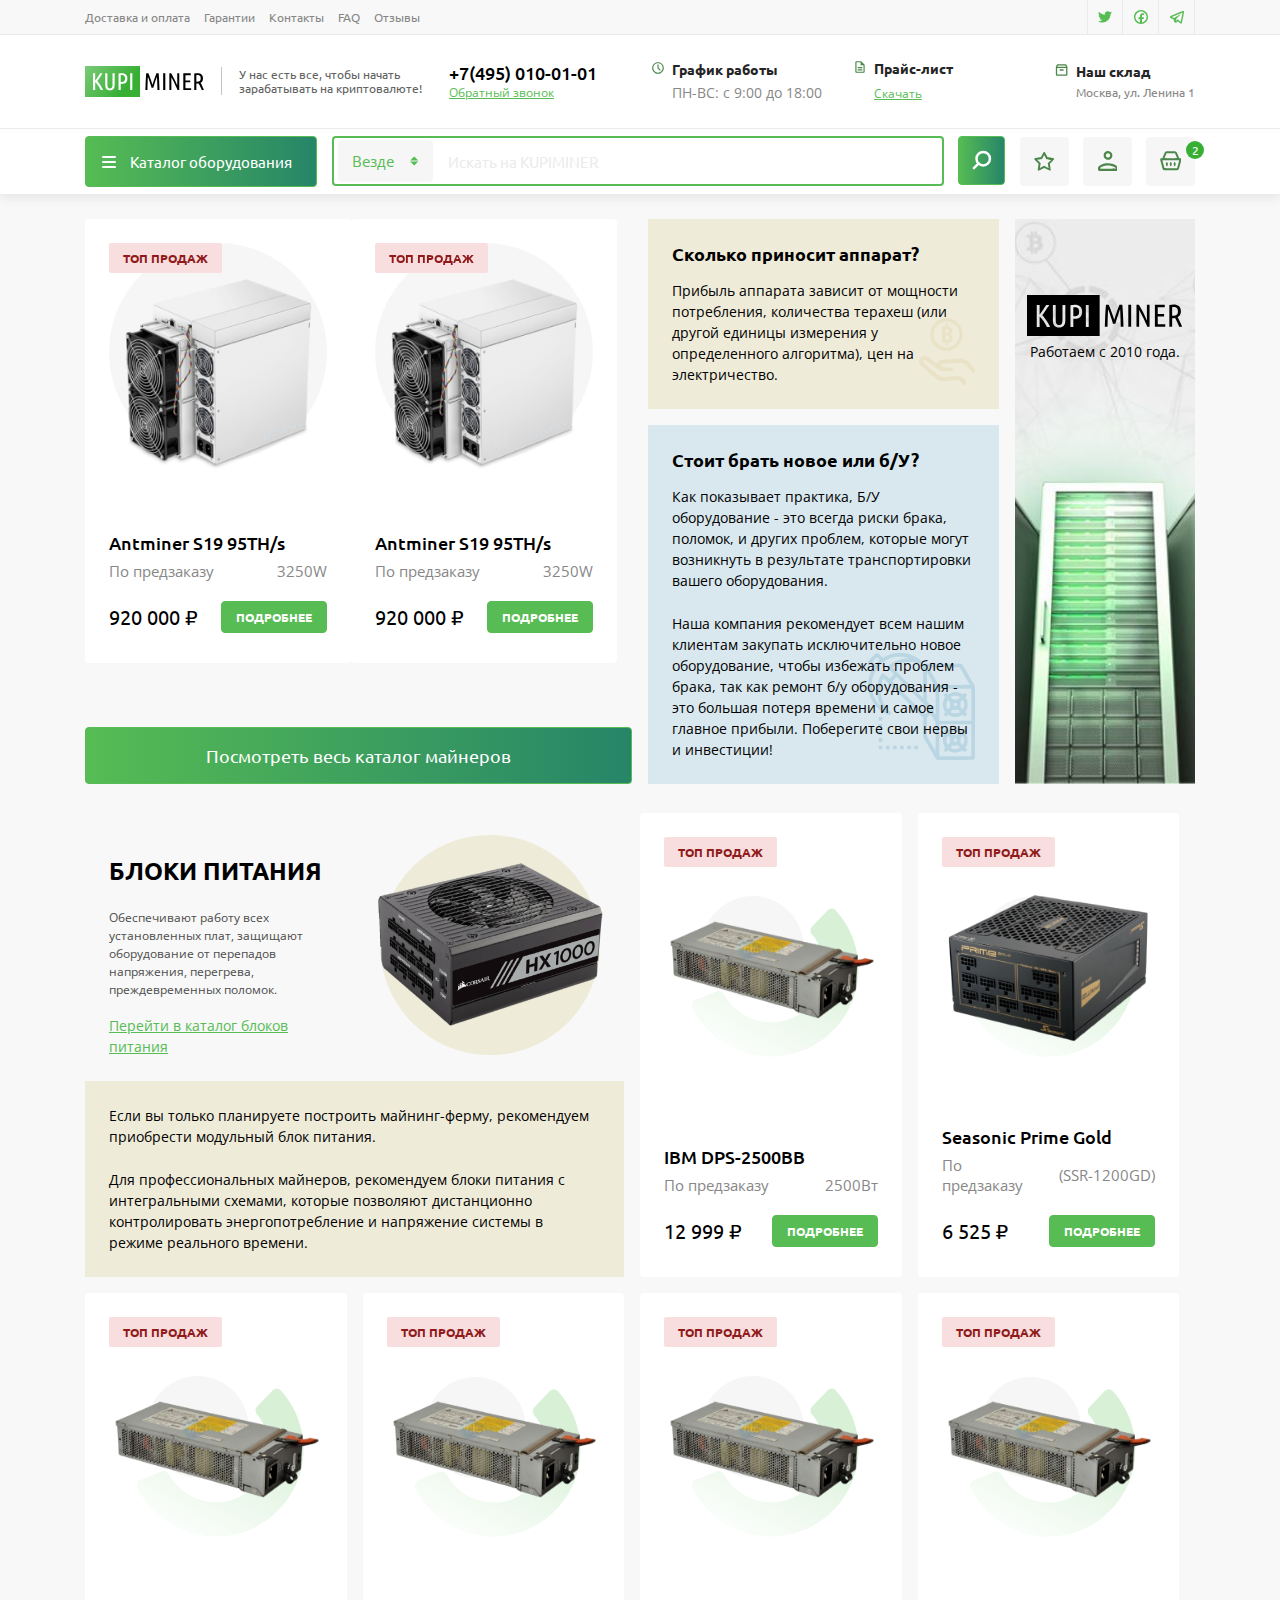
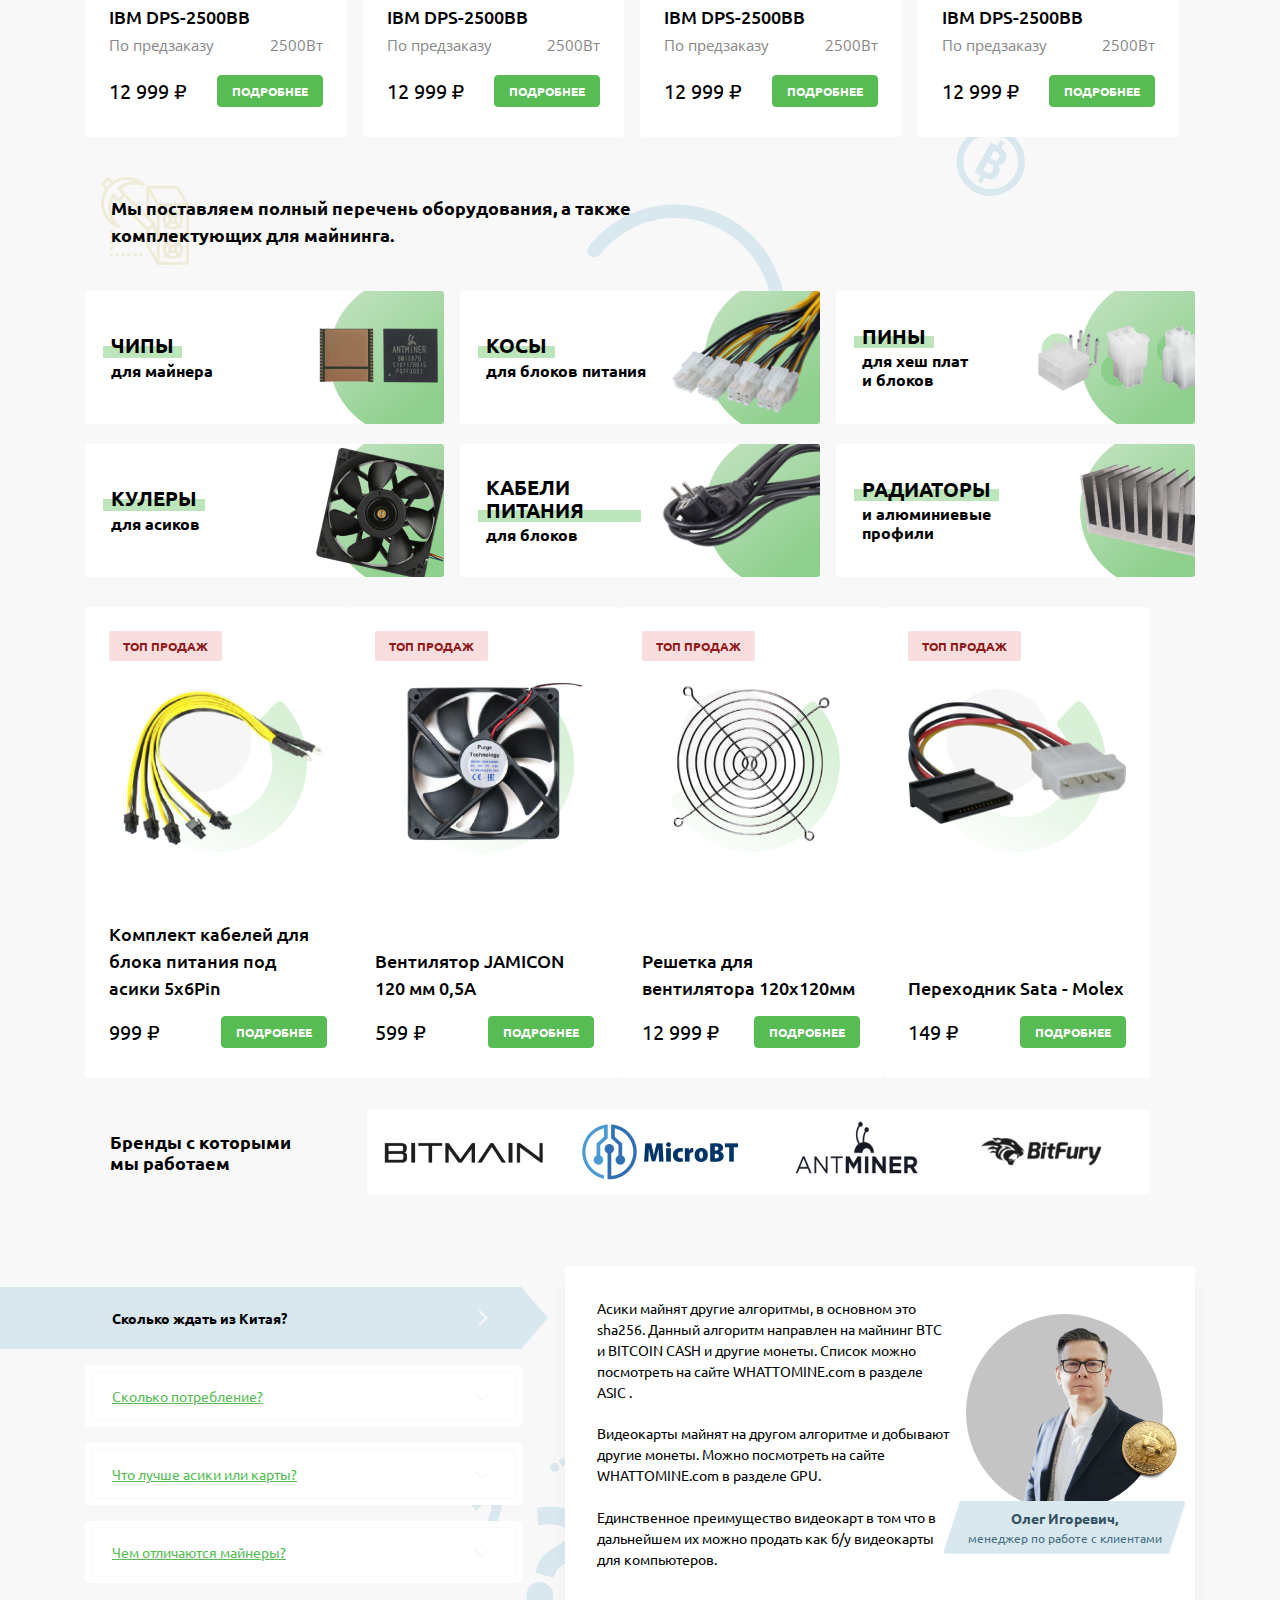
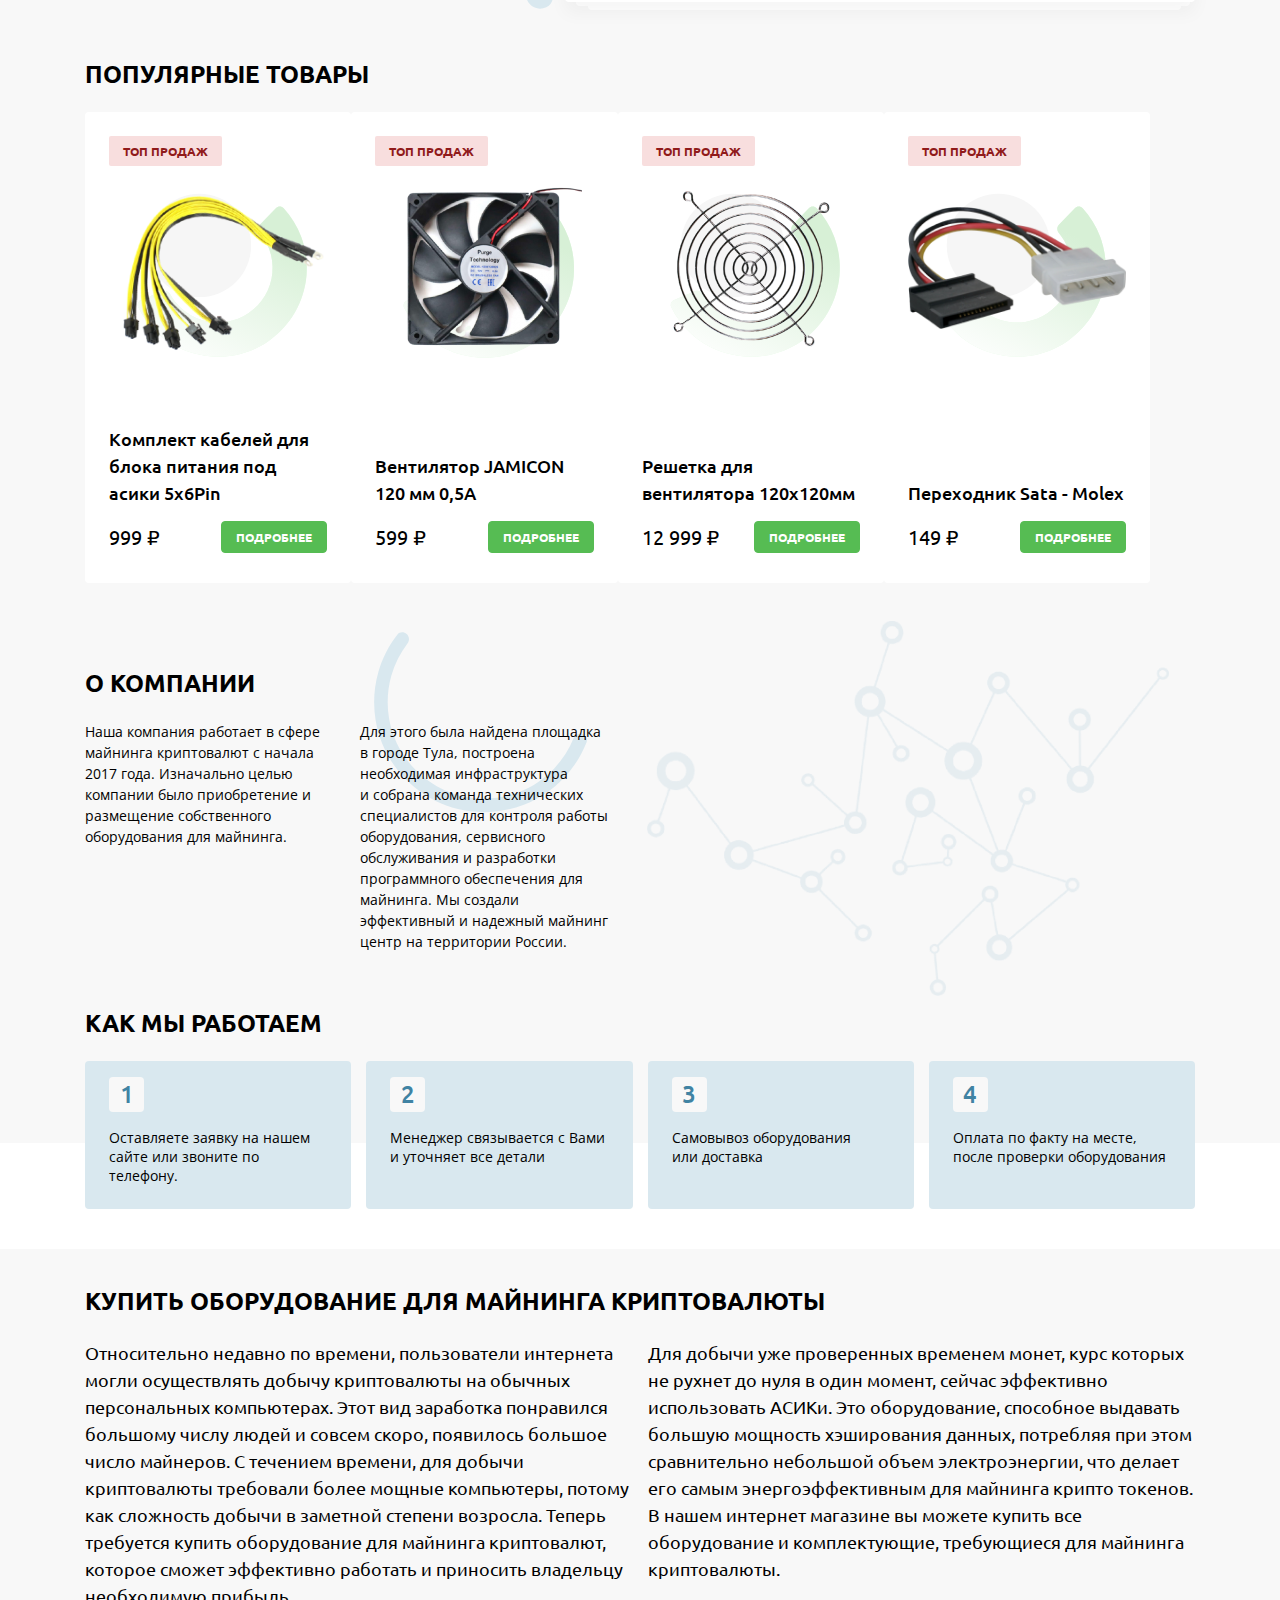
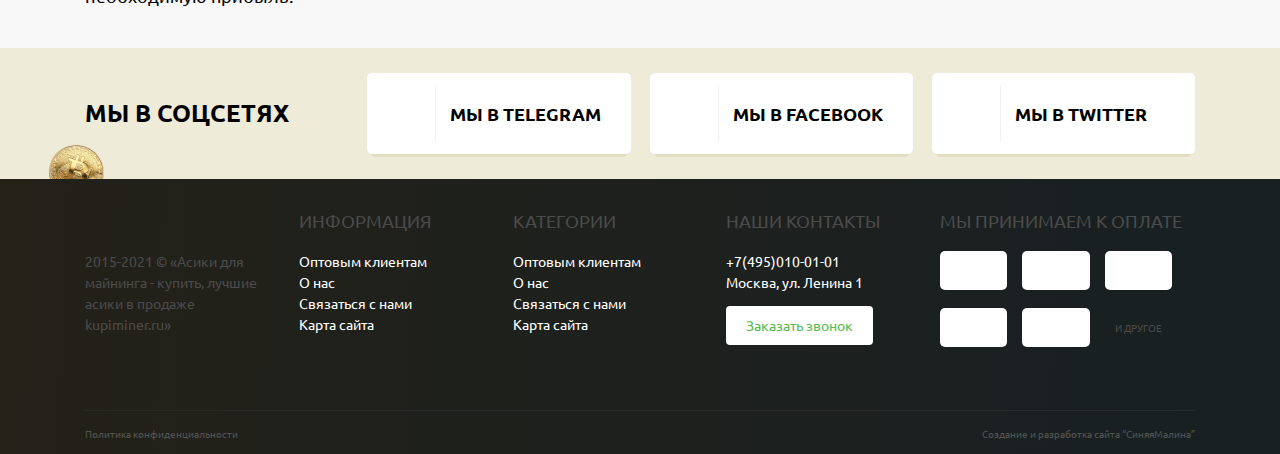
